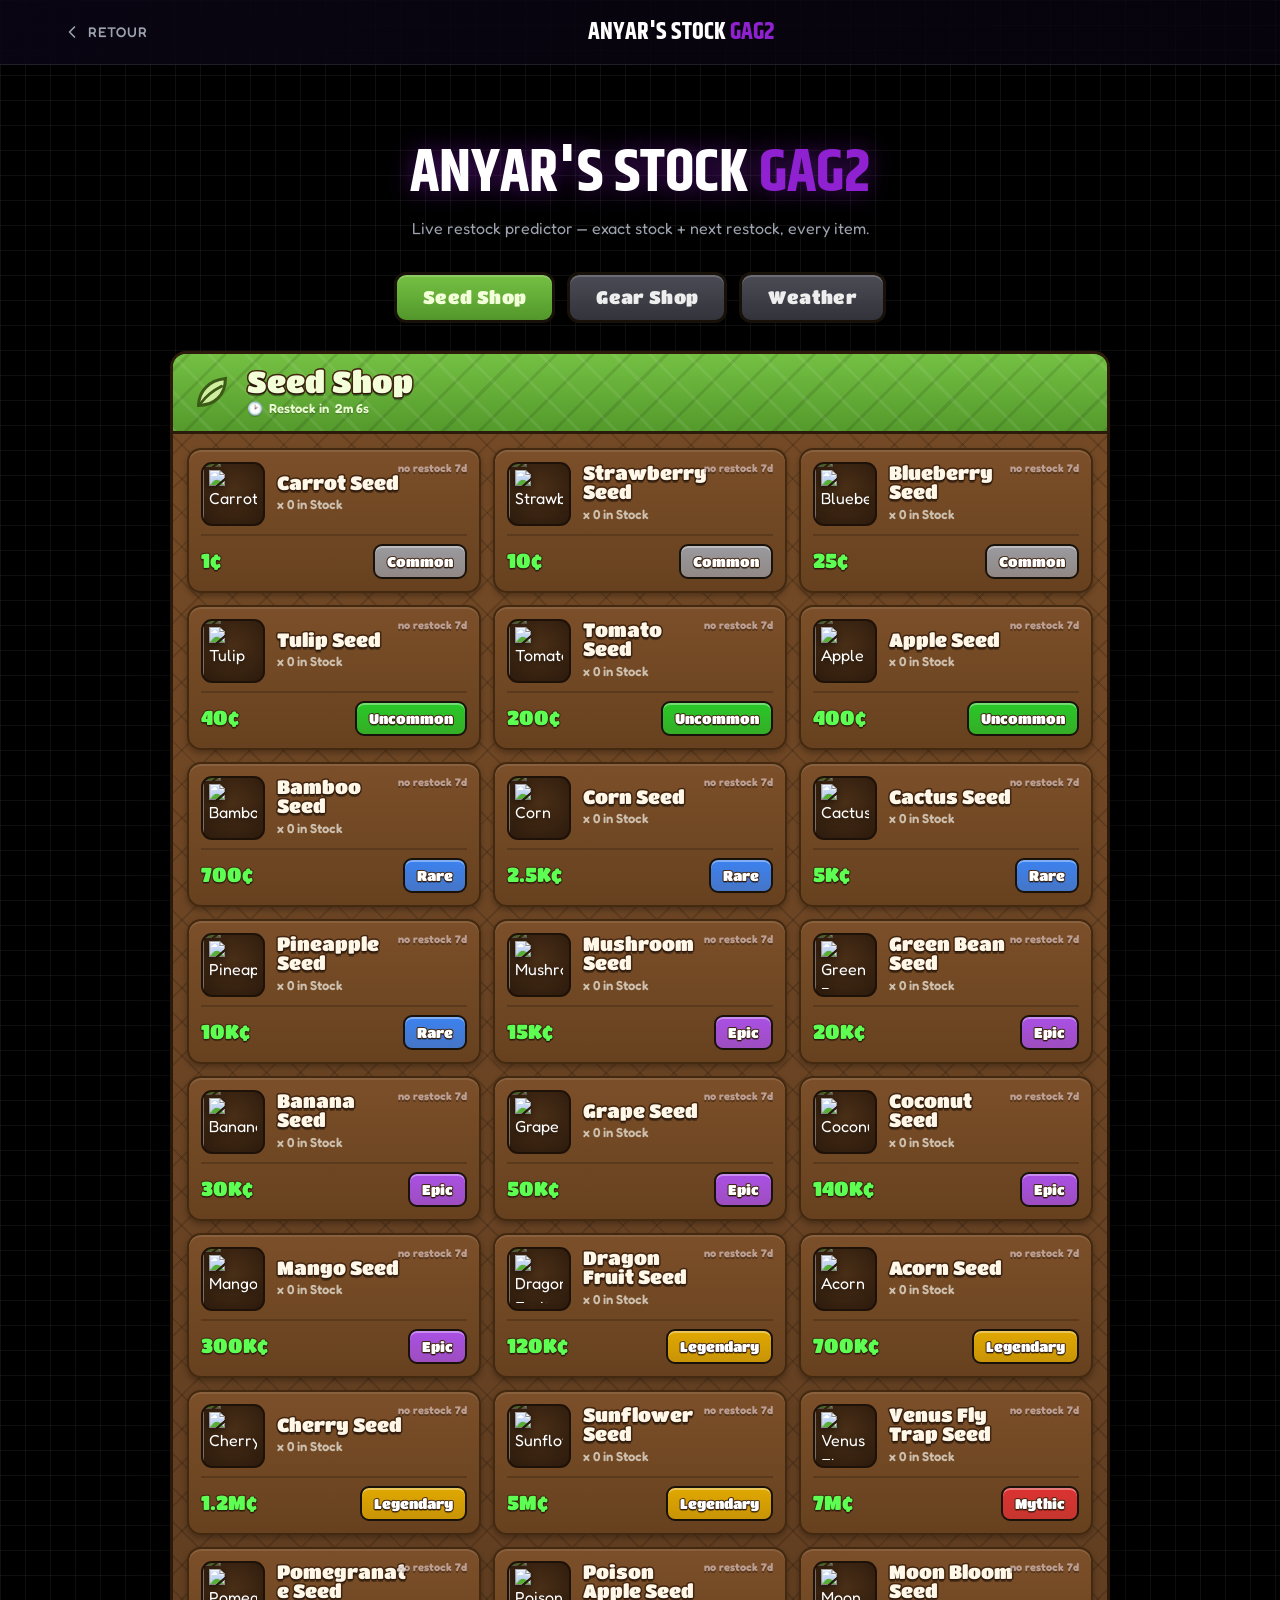
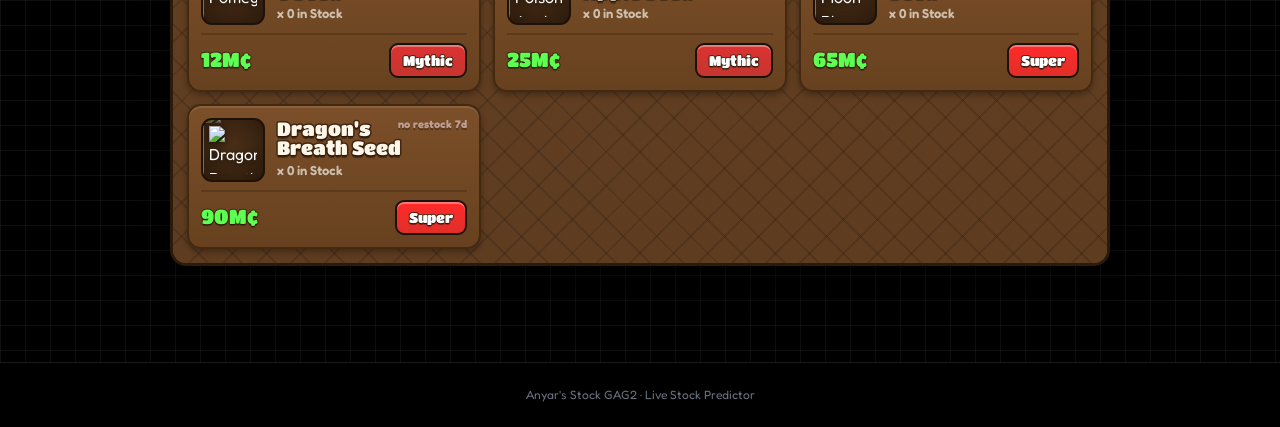
==== a.html @ 462ea43e "Add files via upload" ====
<!DOCTYPE html>
<html lang="en">
    <head>
        <meta charset="UTF-8">
        <meta name="viewport" content="width=device-width, initial-scale=1.0">
        <title>Anyar's Stock GAG2</title>
        <meta name="description" content="Live restock predictor — exact stock + next restock, every item.">
        <meta name="theme-color" content="#8f21d1">
        <link rel="icon" href="https://luminon.top/A7.png" type="image/png"/>
        <meta property="og:title" content="Anyar's Stock GAG2">
        <link rel="icon" href="https://luminon.top/A7.png" type="image/png"/>
        <meta property="og:title" content="Grow a Garden Stock Predictor — Lumin Hub">
        <meta property="og:image" content="https://luminon.top/A7.png">
        <link rel="preconnect" href="https://tr.rbxcdn.com" crossorigin>
        <link rel="stylesheet" href="a.css">
        <link rel="preconnect" href="https://fonts.googleapis.com">
        <link rel="preconnect" href="https://fonts.gstatic.com" crossorigin>
        <link href="https://fonts.googleapis.com/css2?family=Titan+One&family=Fredoka:wght@500;600;700&family=Khand:wght@600;700&display=swap" rel="stylesheet">
        <style>
            * {
                margin: 0;
                padding: 0;
                box-sizing: border-box;
            }

            body {
                background: #000;
                color: #fff;
                font-family: 'Fredoka', sans-serif;
                min-height: 100vh;
                overflow-x: hidden;
            }

            ::-webkit-scrollbar {
                width: 10px;
            }

            ::-webkit-scrollbar-track {
                background: #0a0a0a;
            }

            ::-webkit-scrollbar-thumb {
                background: linear-gradient(180deg, #8f21d1, #6b17a0);
                border-radius: 5px;
                border: 2px solid #0a0a0a;
            }

            a {
                text-decoration: none;
                color: inherit;
                transition: all .3s ease;
            }

            .khand {
                font-family: 'Khand', sans-serif;
            }

            .grid-bg {
                background-image: linear-gradient(rgba(255,255,255,0.10) 1px, transparent 1px), linear-gradient(90deg, rgba(255,255,255,0.10) 1px, transparent 1px);
                background-size: 25px 25px;
            }

            @keyframes fadeInUp {
                from {
                    opacity: 0;
                    transform: translateY(16px);
                }

                to {
                    opacity: 1;
                    transform: none;
                }
            }

            .fu {
                animation: fadeInUp .5s cubic-bezier(.16,1,.3,1) forwards;
            }

            .titan {
                font-family: 'Titan One', cursive;
                font-weight: 400;
            }

            .out {
                -webkit-text-stroke: 3px #432611;
                paint-order: stroke fill;
                text-shadow: 0 3px 0 rgba(0,0,0,.35);
            }

            .out-sm {
                -webkit-text-stroke: 2px #432611;
                paint-order: stroke fill;
                text-shadow: 0 2px 0 rgba(0,0,0,.3);
            }

            .shop {
                border-radius: 16px;
                overflow: hidden;
                box-shadow: 0 20px 60px rgba(0,0,0,.6);
                border: 3px solid #2c1a0a;
                max-width: 940px;
                margin: 0 auto;
            }

            .shop-head {
                display: flex;
                align-items: center;
                justify-content: space-between;
                gap: 10px;
                padding: 12px 16px;
                background: #5fae33;
                background-image: repeating-linear-gradient(45deg, rgba(255,255,255,.07) 0 3px, transparent 3px 26px), repeating-linear-gradient(-45deg, rgba(0,0,0,.10) 0 3px, transparent 3px 26px), linear-gradient(180deg,#74c043,#549a2c);
                border-bottom: 3px solid #2c1a0a;
            }

            .shop-head.gears {
                background: #3a8fd6;
                background-image: repeating-linear-gradient(45deg, rgba(255,255,255,.08) 0 3px, transparent 3px 26px), repeating-linear-gradient(-45deg, rgba(0,0,0,.10) 0 3px, transparent 3px 26px), linear-gradient(180deg,#56adee,#2f7cc4);
            }

            .shop-head.weather {
                background: #3b2c6e;
                background-image: repeating-linear-gradient(45deg, rgba(255,255,255,.06) 0 3px, transparent 3px 26px), repeating-linear-gradient(-45deg, rgba(0,0,0,.14) 0 3px, transparent 3px 26px), linear-gradient(180deg,#4b3a8c,#2a1f52);
            }

            .row.wcur {
                background: linear-gradient(180deg,#8a5c30,#704824);
                box-shadow: inset 0 2px 0 rgba(255,255,255,.16), 0 0 0 2px rgba(93,255,82,.5), 0 3px 6px rgba(0,0,0,.3);
            }

            .head-left {
                display: flex;
                align-items: center;
                gap: 12px;
            }

            .head-title {
                color: #f3ffd9;
                font-size: 30px;
                line-height: 1;
            }

            .head-sub {
                color: #eafbd2;
                font-family: 'Fredoka';
                font-weight: 600;
                font-size: 13px;
                display: flex;
                align-items: center;
                gap: 6px;
                margin-top: 3px;
                text-shadow: 0 1px 0 rgba(0,0,0,.3);
            }

            .shop-body {
                padding: 14px;
                background: #6a4423;
                background-image: repeating-linear-gradient(45deg, rgba(0,0,0,.13) 0 2px, transparent 2px 24px), repeating-linear-gradient(-45deg, rgba(0,0,0,.13) 0 2px, transparent 2px 24px), linear-gradient(180deg,#744a26,#5e3c20);
                display: grid;
                grid-template-columns: repeat(3,1fr);
                gap: 12px;
            }

            @media (max-width: 900px) {
                .shop-body {
                    grid-template-columns:repeat(2,1fr);
                }
            }

            @media (max-width: 560px) {
                .shop-body {
                    grid-template-columns:1fr;
                }
            }

            .row {
                position: relative;
                display: flex;
                flex-direction: column;
                gap: 8px;
                padding: 12px;
                border-radius: 14px;
                background: linear-gradient(180deg,#7b4f29,#67411f);
                border: 2px solid #43290f;
                box-shadow: inset 0 2px 0 rgba(255,255,255,.10), 0 3px 6px rgba(0,0,0,.3);
            }

            .row .top {
                display: flex;
                align-items: center;
                gap: 12px;
            }

            .iconbox {
                flex: 0 0 auto;
                width: 64px;
                height: 64px;
                border-radius: 11px;
                background: radial-gradient(circle at 50% 42%, #4a2f17, #2c1a0c);
                border: 2px solid #1e1108;
                position: relative;
                overflow: hidden;
                display: flex;
                align-items: center;
                justify-content: center;
            }

            .iconbox .sun {
                position: absolute;
                width: 150%;
                height: 150%;
                opacity: .5;
                animation: spin 20s linear infinite;
            }

            @keyframes spin {
                to {
                    transform: rotate(360deg);
                }
            }

            .iconbox .ico {
                position: relative;
                width: 80%;
                height: 80%;
                object-fit: contain;
                filter: drop-shadow(0 2px 3px rgba(0,0,0,.55));
            }

            .mid {
                flex: 1 1 auto;
                min-width: 0;
                padding-right: 60px;
            }

            .mid .name {
                color: #fff7e8;
                font-size: 19px;
                line-height: 1.02;
                word-break: break-word;
            }

            .mid .stock {
                color: #cdbfae;
                font-family: 'Fredoka';
                font-weight: 600;
                font-size: 13px;
                margin-top: 3px;
            }

            .bottom {
                display: flex;
                align-items: center;
                justify-content: space-between;
                gap: 8px;
                border-top: 2px solid rgba(0,0,0,.18);
                padding-top: 8px;
            }

            .price {
                color: #5dff52;
                font-family: 'Titan One',cursive;
                font-size: 20px;
                line-height: 1;
            }

            .next-badge {
                position: absolute;
                top: 10px;
                right: 12px;
                color: #5dff52;
                font-family: 'Fredoka';
                font-weight: 700;
                font-size: 13px;
                text-shadow: 0 2px 0 rgba(0,0,0,.4);
                white-space: nowrap;
            }

            .next-badge.none {
                color: #d8c0c0;
                opacity: .7;
                font-size: 11px;
            }

            .rar {
                font-family: 'Titan One',cursive;
                font-size: 14px;
                color: #fff;
                padding: 5px 12px;
                border-radius: 9px;
                border: 2px solid #19120a;
                box-shadow: inset 0 2px 0 rgba(255,255,255,.35);
                white-space: nowrap;
            }

            .tabbtn {
                font-family: 'Titan One',cursive;
                font-size: 18px;
                letter-spacing: .02em;
                padding: 9px 26px;
                border-radius: 12px;
                border: 3px solid #19120a;
                color: #eee;
                cursor: pointer;
                background: linear-gradient(180deg,#4b4b55,#34343c);
                box-shadow: inset 0 2px 0 rgba(255,255,255,.18);
            }

            .tabbtn.active {
                background: linear-gradient(180deg,#74c043,#549a2c);
                color: #f3ffd9;
            }

            @media (max-width: 560px) {
                .head-title {
                    font-size:22px
                }

                .tabrow {
                    gap: 8px;
                    padding: 0 6px;
                    width: 100%
                }

                .tabbtn {
                    flex: 1 1 0;
                    min-width: 0;
                    padding: 11px 6px;
                    font-size: 14px;
                    white-space: nowrap;
                    border-width: 2px
                }

                .shop {
                    border-width: 2px
                }

                .shop-head {
                    padding: 10px 12px
                }

                .shop-body {
                    padding: 10px;
                    gap: 10px
                }

                .row {
                    padding: 10px;
                    border-radius: 12px
                }

                .iconbox {
                    width: 52px;
                    height: 52px
                }

                .mid {
                    padding-right: 46px
                }

                .mid .name {
                    font-size: 16px
                }

                .price {
                    font-size: 18px
                }

                .next-badge {
                    font-size: 12px
                }

                .rar {
                    font-size: 12px;
                    padding: 4px 9px
                }
                /* À insérer dans la balise <style> existante */
                body {
                    background-color: #0b0616 !important;
                    color: #e2e8f0 !important;
                    position: relative;
                    min-height: 100vh;
                }

/* Cercles lumineux identiques à la page d'accueil */
                .glow-bg {
                    position: absolute;
                    width: 400px;
                    height: 400px;
                    background: rgba(143, 33, 209, 0.15);
                    filter: blur(120px);
                    border-radius: 50%;
                    z-index: 0;
                }
                .glow-1 { top: -100px; left: -100px; }
                .glow-2 { bottom: 200px; right: -100px; }

/* Ajustement pour que les cartes restent bien lisibles par-dessus le fond */
                main, header, .fu {
                    position: relative;
                    z-index: 1;
                }
            }
        </style>
    </head>
    <body>
        <header class="fixed top-0 left-0 right-0 z-50" style="background:linear-gradient(135deg,rgba(11,6,22,0.8),rgba(11,6,22,0.5));backdrop-filter:blur(40px) saturate(180%);-webkit-backdrop-filter:blur(40px) saturate(180%);border-bottom:1px solid rgba(255,255,255,0.1)">
            <div class="px-4 md:px-8 lg:px-16 py-4">
                <nav class="flex items-center justify-between">
                    <a href="index.html" class="flex items-center gap-2 text-sm font-medium text-gray-400 hover:text-brand transition-colors font-fredoka uppercase tracking-wider">
                        <svg class="w-4 h-4" fill="none" stroke="currentColor" stroke-width="2.5" viewBox="0 0 24 24"><path stroke-linecap="round" stroke-linejoin="round" d="M15.75 19.5L8.25 12l7.5-7.5"></path></svg>
                        Retour
                    </a>
            
                    <span class="text-xl md:text-2xl font-bold uppercase khand tracking-widest text-white pr-12 mx-auto">
                        Anyar's Stock <span style="color:#8f21d1">GAG2</span>
                    </span>
                </nav>
            </div>
        </header>
        <main class="min-h-screen relative overflow-hidden">
            <div class="absolute inset-0 opacity-60 grid-bg"></div>
            <div class="container mx-auto px-4 sm:px-8 md:px-16 lg:px-24 pt-28 md:pt-36 relative z-10">
                <div class="text-center fu">
                    <h1 class="text-4xl md:text-6xl font-bold uppercase khand leading-none" style="text-shadow:0 0 24px rgba(143,33,209,0.5)">
                        Anyar's Stock <span style="color:#8f21d1">GAG2</span>
                    </h1>
                    <p class="text-gray-400 mt-3 text-sm md:text-base">Live restock predictor — exact stock + next restock, every item.</p>
                </div>
                <div class="tabrow flex items-center justify-center gap-3 mt-8 fu">
                    <button class="tabbtn active" data-tab="seeds" id="tabSeeds">Seed Shop</button>
                    <button class="tabbtn" data-tab="gears" id="tabGears">Gear Shop</button>
                    <button class="tabbtn" data-tab="weather" id="tabWeather">Weather</button>
                </div>
            </div>
            <div class="container mx-auto px-3 sm:px-6 md:px-10 pb-24 relative z-10 mt-7">
                <div class="shop fu">
                    <div class="shop-head" id="shopHead">
                        <div class="head-left">
                            <svg id="leafIcon" width="46" height="46" viewBox="0 0 24 24" fill="none">
                                <path d="M5 19c0-7 5-13 14-14 0 9-6 14-14 14z" fill="#cfeea0" stroke="#3a5a16" stroke-width="1.6"/>
                                <path d="M6 18C9 14 13 11 17 9" stroke="#3a5a16" stroke-width="1.4" stroke-linecap="round"/>
                            </svg>
                            <img id="gearIcon" width="46" height="46" style="display:none;width:46px;height:46px" alt="">
                            <div>
                                <div class="titan head-title out" id="shopTitle">Seed Shop</div>
                                <div class="head-sub">
                                    &#128337;<span id="headLabel">Restock in</span>
                                    <span id="globalCountdown">--:--</span>
                                </div>
                            </div>
                        </div>
                    </div>
                    <div id="rows" class="shop-body"></div>
                </div>
                <div id="empty" class="hidden text-center text-gray-500 py-20">No data. Regenerate the predictor.</div>
                <div id="weatherNote" class="hidden text-center mt-5 max-w-xl mx-auto">
                    <span class="inline-block px-4 py-1.5 rounded-full text-xs font-bold uppercase tracking-wide" style="background:rgba(40,200,40,0.14);border:1px solid rgba(40,200,40,0.55);color:#7CFF7C">Updated To Newest Server Version</span>
                    <p class="text-xs text-gray-500 mt-3 leading-relaxed px-3">Predicted default schedule. Live servers can force events (Goldmoon, Rainbow Moon, Rainbow) outside this &mdash;those are server-driven and can &#39;t be forecast here.</p>
                </div>
            </div>
            <div class="glow-bg glow-1"></div>
            <div class="glow-bg glow-2"></div>
        </main>
        <footer class="border-t border-white/10 py-6 text-center text-xs text-gray-500">
            <p>Anyar's Stock GAG2 &middot; Live Stock Predictor</p>
        </footer>
        <script>
            let DATA = {
                "count": 2016,
                "seeds": [{
                    "price": 1,
                    "q": [3, 3, 3, 3, 3, 3, 3, 4, 4, 4, 3, 4, 4, 3, 4, 4, 3, 4, 3, 3, 3, 4, 4, 4, 4, 4, 4, 3, 4, 4, 4, 4, 4, 4, 3, 4, 4, 4, 3, 4, 3, 4, 3, 4, 4, 4, 4, 3, 4, 4, 4, 4, 4, 4, 4, 4, 4, 3, 3, 4, 4, 4, 4, 4, 4, 4, 3, 4, 4, 3, 3, 4, 4, 3, 4, 3, 3, 4, 3, 3, 3, 4, 3, 3, 4, 4, 4, 3, 4, 3, 4, 4, 4, 4, 3, 3, 3, 4, 3, 3, 3, 4, 4, 4, 3, 3, 3, 4, 4, 4, 3, 3, 4, 3, 3, 3, 3, 4, 4, 4, 3, 3, 4, 4, 4, 4, 3, 4, 3, 3, 4, 3, 3, 3, 4, 4, 4, 3, 4, 3, 4, 4, 4, 4, 4, 3, 3, 3, 4, 4, 3, 3, 3, 3, 3, 4, 3, 3, 3, 4, 4, 3, 3, 3, 4, 4, 4, 3, 4, 4, 4, 4, 4, 3, 3, 3, 3, 3, 4, 3, 4, 4, 4, 4, 3, 4, 4, 4, 4, 3, 3, 3, 3, 3, 4, 3, 3, 3, 4, 3, 3, 4, 4, 3, 4, 4, 4, 3, 4, 4, 4, 3, 4, 3, 3, 4, 4, 4, 4, 4, 4, 4, 4, 3, 3, 4, 4, 3, 3, 4, 3, 3, 3, 3, 3, 3, 3, 3, 4, 3, 4, 4, 4, 3, 3, 3, 3, 4, 3, 3, 4, 4, 3, 4, 4, 3, 4, 4, 4, 3, 3, 3, 3, 3, 4, 4, 4, 4, 4, 3, 3, 4, 3, 3, 4, 4, 4, 4, 3, 3, 3, 4, 4, 3, 4, 3, 4, 3, 3, 3, 3, 4, 4, 4, 3, 4, 4, 3, 4, 4, 4, 3, 3, 3, 4, 3, 4, 4, 3, 3, 4, 3, 3, 3, 3, 4, 4, 4, 4, 3, 3, 4, 3, 4, 3, 3, 3, 4, 4, 4, 3, 4, 4, 4, 3, 4, 3, 3, 3, 4, 3, 4, 3, 4, 3, 4, 4, 3, 3, 3, 3, 4, 3, 3, 4, 3, 4, 3, 4, 3, 4, 3, 4, 3, 3, 4, 3, 4, 3, 4, 4, 4, 4, 3, 3, 3, 3, 3, 4, 3, 3, 4, 3, 4, 3, 4, 4, 3, 3, 4, 4, 4, 4, 4, 4, 4, 3, 4, 4, 4, 3, 3, 4, 4, 4, 3, 4, 4, 3, 4, 4, 3, 3, 4, 4, 4, 3, 4, 3, 3, 3, 4, 3, 4, 4, 4, 4, 3, 4, 3, 3, 3, 4, 3, 4, 3, 3, 4, 4, 3, 3, 3, 3, 3, 3, 3, 3, 4, 3, 4, 3, 3, 4, 4, 3, 4, 3, 4, 4, 3, 3, 3, 4, 3, 4, 3, 3, 3, 3, 3, 3, 3, 3, 3, 4, 3, 3, 3, 3, 4, 4, 3, 4, 3, 3, 4, 3, 3, 3, 4, 3, 4, 4, 4, 3, 4, 4, 3, 4, 3, 4, 4, 4, 3, 4, 3, 4, 4, 4, 3, 4, 4, 3, 4, 4, 3, 3, 4, 4, 4, 4, 3, 4, 3, 4, 4, 3, 3, 4, 3, 3, 3, 3, 3, 3, 4, 3, 3, 3, 3, 3, 3, 4, 4, 3, 4, 3, 4, 3, 4, 4, 3, 4, 4, 4, 3, 3, 3, 3, 3, 3, 4, 4, 3, 4, 4, 3, 4, 3, 3, 3, 4, 4, 4, 3, 3, 4, 3, 4, 4, 4, 3, 4, 3, 4, 3, 4, 4, 4, 3, 3, 4, 3, 3, 3, 3, 4, 3, 3, 3, 4, 4, 3, 3, 3, 3, 3, 4, 3, 4, 4, 4, 4, 4, 3, 3, 3, 3, 3, 3, 3, 4, 3, 3, 3, 3, 4, 3, 4, 3, 3, 4, 4, 3, 3, 3, 4, 3, 4, 3, 3, 3, 4, 4, 3, 4, 3, 4, 4, 3, 4, 3, 3, 4, 4, 4, 3, 4, 4, 4, 3, 4, 3, 3, 3, 4, 3, 4, 3, 3, 4, 4, 3, 3, 3, 3, 3, 3, 3, 4, 3, 4, 3, 3, 3, 4, 3, 3, 4, 3, 3, 3, 3, 3, 3, 4, 3, 3, 3, 3, 4, 3, 3, 4, 4, 4, 3, 4, 4, 4, 4, 3, 4, 3, 4, 3, 4, 3, 4, 4, 4, 4, 3, 3, 4, 4, 3, 3, 4, 4, 4, 4, 3, 3, 3, 4, 3, 4, 3, 4, 4, 4, 3, 4, 3, 3, 4, 3, 3, 4, 3, 4, 3, 3, 3, 3, 3, 3, 3, 4, 3, 4, 4, 3, 3, 3, 4, 4, 4, 4, 4, 3, 4, 4, 3, 4, 4, 3, 4, 4, 3, 3, 3, 4, 4, 4, 4, 4, 4, 3, 3, 4, 3, 4, 3, 4, 4, 4, 4, 3, 3, 3, 3, 3, 3, 4, 3, 4, 3, 3, 4, 4, 4, 3, 4, 3, 4, 4, 3, 4, 4, 4, 3, 3, 3, 3, 3, 4, 3, 3, 3, 3, 4, 3, 4, 3, 4, 4, 4, 3, 3, 3, 4, 4, 3, 4, 3, 3, 4, 4, 3, 3, 3, 3, 4, 3, 3, 4, 3, 3, 3, 3, 3, 4, 4, 4, 4, 4, 3, 4, 3, 3, 4, 3, 4, 4, 3, 3, 4, 4, 4, 4, 4, 3, 4, 3, 4, 3, 3, 3, 3, 3, 4, 4, 4, 4, 3, 3, 4, 4, 4, 3, 3, 3, 3, 3, 4, 3, 3, 3, 3, 3, 4, 3, 3, 3, 4, 3, 3, 4, 3, 3, 3, 4, 4, 3, 4, 3, 3, 3, 4, 3, 3, 3, 3, 4, 3, 3, 4, 3, 3, 4, 4, 3, 4, 4, 4, 4, 4, 3, 4, 3, 4, 3, 4, 4, 3, 4, 4, 4, 3, 3, 4, 3, 3, 3, 4, 4, 4, 4, 3, 3, 3, 4, 3, 3, 4, 4, 3, 3, 3, 3, 3, 3, 4, 3, 3, 3, 4, 3, 3, 3, 3, 4, 3, 3, 4, 3, 3, 3, 4, 3, 4, 3, 3, 3, 3, 4, 3, 4, 4, 4, 4, 3, 4, 3, 3, 3, 3, 4, 4, 4, 3, 4, 4, 3, 4, 3, 4, 4, 3, 4, 3, 4, 4, 3, 3, 4, 4, 3, 3, 4, 3, 4, 4, 4, 3, 3, 3, 3, 4, 4, 3, 3, 4, 3, 4, 4, 3, 3, 4, 4, 3, 4, 3, 4, 4, 4, 3, 4, 3, 3, 3, 4, 3, 4, 3, 3, 4, 3, 3, 4, 3, 3, 3, 3, 4, 3, 4, 3, 4, 3, 4, 3, 3, 4, 3, 3, 4, 4, 3, 4, 4, 3, 3, 4, 4, 4, 3, 4, 4, 4, 3, 3, 3, 4, 3, 4, 3, 3, 3, 4, 3, 3, 4, 4, 4, 3, 3, 3, 3, 4, 4, 4, 3, 3, 3, 4, 4, 3, 3, 4, 4, 4, 3, 3, 4, 3, 4, 3, 4, 4, 3, 4, 4, 3, 3, 3, 3, 3, 3, 3, 4, 4, 4, 4, 3, 4, 3, 4, 4, 4, 3, 4, 3, 3, 3, 3, 4, 4, 4, 4, 3, 4, 3, 4, 4, 4, 3, 3, 4, 3, 3, 4, 3, 4, 3, 3, 3, 3, 4, 4, 4, 3, 4, 3, 4, 4, 4, 3, 3, 3, 3, 3, 4, 4, 3, 4, 3, 4, 4, 3, 3, 4, 3, 3, 4, 3, 3, 3, 3, 4, 3, 3, 3, 3, 3, 3, 3, 4, 4, 4, 3, 3, 3, 4, 4, 3, 3, 4, 3, 3, 4, 3, 4, 3, 4, 4, 3, 4, 4, 3, 4, 4, 4, 4, 4, 3, 3, 3, 3, 4, 3, 4, 3, 4, 3, 3, 3, 4, 4, 4, 4, 4, 4, 3, 3, 3, 3, 4, 4, 4, 3, 3, 3, 3, 3, 4, 4, 3, 4, 3, 3, 3, 3, 3, 3, 4, 3, 3, 3, 4, 3, 3, 3, 3, 4, 4, 3, 4, 4, 4, 4, 3, 4, 3, 4, 4, 3, 4, 4, 3, 3, 3, 3, 4, 3, 4, 3, 3, 3, 3, 4, 4, 3, 3, 3, 3, 4, 3, 3, 3, 3, 4, 4, 3, 3, 4, 3, 3, 3, 3, 3, 4, 4, 4, 4, 3, 4, 3, 3, 4, 4, 3, 4, 3, 4, 3, 3, 4, 4, 3, 3, 4, 3, 3, 4, 3, 4, 4, 4, 3, 4, 3, 3, 4, 4, 4, 3, 3, 4, 4, 4, 4, 4, 3, 4, 4, 3, 4, 3, 4, 3, 4, 4, 4, 4, 3, 3, 4, 4, 4, 3, 4, 4, 3, 4, 3, 3, 3, 3, 3, 4, 3, 3, 4, 4, 3, 3, 4, 4, 3, 4, 3, 3, 4, 3, 4, 3, 3, 3, 4, 3, 3, 4, 4, 4, 4, 3, 4, 4, 4, 4, 3, 4, 4, 3, 3, 4, 3, 4, 4, 3, 4, 3, 3, 4, 4, 4, 4, 4, 3, 4, 4, 4, 3, 3, 3, 4, 4, 3, 4, 3, 3, 4, 3, 3, 4, 4, 3, 4, 4, 4, 3, 3, 3, 3, 3, 4, 4, 3, 4, 4, 4, 3, 3, 4, 3, 3, 3, 4, 3, 4, 4, 4, 3, 3, 4, 4, 3, 3, 4, 4, 3, 3, 4, 3, 4, 4, 3, 4, 3, 3, 4, 4, 4, 3, 4, 3, 4, 3, 4, 4, 3, 4, 3, 3, 4, 3, 4, 3, 3, 3, 4, 3, 3, 3, 3, 3, 3, 4, 3, 3, 4, 4, 3, 4, 3, 4, 3, 4, 3, 3, 4, 3, 4, 3, 4, 4, 3, 3, 3, 3, 4, 3, 3, 3, 4, 4, 4, 4, 3, 3, 3, 4, 3, 3, 3, 3, 4, 3, 3, 3, 3, 4, 3, 3, 3, 4, 3, 3, 3, 3, 3, 4, 4, 3, 3, 4, 3, 4, 3, 3, 3, 4, 3, 4, 3, 3, 4, 4, 4, 4, 4, 3, 3, 4, 3, 3, 3, 4, 4, 3, 3, 3, 4, 4, 4, 3, 4, 3, 4, 4, 3, 3, 4, 4, 3, 4, 4, 4, 3, 4, 3, 4, 3, 3, 4, 3, 4, 3, 4, 3, 4, 4, 4, 3, 4, 4, 4, 3, 3, 4, 4, 3, 4, 3, 4, 4, 3, 3, 3, 4, 4, 3, 4, 3, 3, 4, 4, 4, 4, 4, 3, 3, 3, 4, 4, 4, 3, 4, 3, 3, 4, 3, 3, 3, 4, 4, 4, 3, 4, 3, 4, 3, 4, 4, 4, 4, 4, 3, 3, 4, 3, 4, 4, 4, 4, 3, 4, 3, 4, 3, 3, 4, 3, 4, 3, 3, 4, 4, 3, 4, 3, 4, 3, 4, 4, 4, 3, 4, 4, 3, 3, 4, 4, 4, 3, 3, 3, 3, 4, 3, 4, 3, 3, 3, 3, 3, 3, 3, 4, 3, 4, 4, 3, 3, 4, 3, 4, 3, 4, 4, 4, 3, 4, 3, 3, 4, 4, 3, 4, 4, 4, 4, 4, 3, 3, 3, 3, 3, 3, 3, 4, 3, 4, 3, 4, 3, 3, 4, 4, 3, 3, 4, 3, 3, 3, 4, 3, 4, 3, 4, 4, 4, 4, 3, 3, 3, 4, 3, 3, 3, 3, 3, 4, 3, 4, 4, 3, 3, 3, 4, 4, 4, 3, 4, 4, 4, 4, 4, 4, 4, 4, 4, 3, 3, 3, 3, 3, 4, 3, 4, 4, 4, 4, 3, 4, 4, 3, 4, 3, 4, 4, 4, 3, 4, 3, 3, 4, 3, 3, 4, 3, 4, 4, 3, 3, 3, 3, 4, 4, 4, 4, 4, 3, 3, 4, 3, 3, 3, 4, 3, 3, 4, 4, 3, 4, 4, 3, 4, 3, 4, 3, 3, 4, 3, 3, 3, 3, 4, 4, 3, 3, 4, 3, 3, 3, 4, 3, 4, 3, 4, 3, 4, 4, 4, 4, 4, 3, 4, 3, 3, 3, 4, 4, 4, 3, 3, 3, 3, 3, 3, 3, 4, 4, 4, 4, 3, 3, 4, 4, 4, 3, 4, 3, 3, 3, 4, 3, 3, 4, 4, 3, 4, 4, 3, 4, 3, 4, 4, 3, 3, 4, 4, 4, 4, 4, 3, 3, 3, 3, 4, 3, 4, 3],
                    "name": "Carrot",
                    "rarity": "Common"
                }, {
                    "price": 10,
                    "q": [4, 5, 5, 5, 5, 4, 5, 4, 5, 5, 4, 5, 5, 5, 5, 4, 5, 4, 5, 5, 4, 4, 4, 5, 4, 4, 5, 5, 4, 4, 5, 5, 5, 5, 4, 5, 5, 4, 4, 5, 5, 5, 5, 4, 4, 5, 5, 4, 4, 4, 4, 5, 4, 4, 4, 4, 5, 4, 5, 5, 4, 4, 5, 4, 4, 5, 5, 4, 5, 5, 5, 5, 5, 4, 4, 5, 4, 4, 4, 5, 5, 4, 4, 4, 5, 4, 4, 4, 4, 4, 5, 5, 5, 4, 5, 4, 4, 4, 5, 4, 5, 4, 5, 4, 4, 5, 5, 4, 5, 4, 4, 5, 5, 5, 5, 5, 4, 5, 5, 5, 4, 4, 5, 5, 5, 4, 4, 5, 5, 5, 5, 4, 5, 5, 5, 4, 4, 5, 5, 5, 4, 5, 5, 4, 5, 5, 5, 4, 4, 5, 4, 5, 4, 4, 5, 4, 4, 4, 5, 4, 4, 5, 4, 5, 4, 4, 4, 5, 5, 5, 5, 4, 4, 4, 5, 5, 5, 5, 4, 4, 5, 4, 4, 4, 4, 4, 5, 5, 4, 4, 5, 5, 5, 5, 4, 4, 5, 5, 4, 5, 5, 5, 4, 4, 4, 5, 4, 4, 5, 5, 5, 5, 5, 4, 4, 4, 5, 4, 5, 4, 4, 5, 5, 4, 4, 4, 5, 5, 5, 5, 5, 5, 4, 5, 5, 5, 5, 4, 5, 4, 5, 5, 5, 4, 4, 5, 4, 5, 4, 4, 5, 5, 4, 5, 5, 4, 5, 4, 5, 4, 4, 4, 5, 4, 4, 5, 5, 5, 5, 4, 4, 4, 5, 5, 4, 4, 5, 5, 4, 4, 5, 5, 5, 4, 4, 5, 5, 5, 5, 5, 4, 4, 5, 4, 5, 5, 4, 4, 5, 5, 5, 4, 4, 5, 5, 4, 4, 4, 4, 5, 5, 5, 4, 4, 5, 4, 5, 5, 5, 4, 5, 5, 4, 4, 4, 4, 5, 5, 5, 4, 4, 4, 5, 5, 5, 5, 4, 4, 4, 5, 5, 4, 4, 4, 4, 4, 5, 4, 5, 5, 4, 4, 5, 5, 4, 5, 4, 4, 4, 4, 4, 4, 5, 4, 4, 4, 4, 4, 4, 4, 5, 4, 4, 5, 5, 4, 5, 4, 4, 5, 4, 5, 4, 4, 4, 4, 4, 5, 5, 4, 5, 4, 5, 5, 4, 5, 5, 5, 5, 5, 5, 5, 4, 5, 5, 4, 5, 5, 4, 5, 4, 4, 5, 4, 4, 4, 4, 5, 4, 5, 5, 5, 4, 4, 5, 4, 5, 4, 4, 5, 5, 5, 5, 5, 4, 4, 5, 4, 5, 4, 4, 5, 5, 4, 5, 5, 4, 5, 5, 4, 5, 4, 4, 4, 4, 4, 5, 4, 4, 5, 4, 5, 5, 4, 5, 4, 5, 5, 4, 4, 5, 4, 5, 5, 4, 4, 5, 4, 4, 4, 4, 5, 4, 4, 5, 4, 5, 5, 5, 4, 4, 5, 4, 4, 4, 5, 5, 5, 4, 4, 5, 5, 4, 5, 4, 4, 4, 4, 4, 5, 4, 4, 4, 5, 5, 5, 4, 5, 5, 5, 5, 4, 4, 5, 5, 5, 5, 5, 4, 5, 4, 4, 5, 4, 5, 5, 5, 5, 5, 5, 5, 4, 4, 4, 4, 5, 4, 4, 4, 5, 5, 4, 4, 5, 5, 5, 4, 5, 5, 4, 5, 4, 5, 5, 4, 4, 4, 4, 5, 5, 4, 4, 5, 5, 5, 5, 5, 4, 5, 5, 4, 5, 5, 4, 5, 5, 4, 5, 4, 4, 5, 4, 5, 4, 4, 4, 5, 5, 4, 4, 4, 5, 4, 4, 5, 4, 5, 4, 4, 4, 5, 4, 5, 4, 5, 4, 4, 5, 4, 5, 5, 5, 4, 4, 4, 5, 4, 4, 4, 4, 5, 4, 5, 5, 5, 4, 5, 4, 4, 5, 5, 4, 5, 4, 4, 5, 4, 5, 5, 5, 5, 4, 5, 4, 4, 4, 4, 5, 5, 5, 5, 5, 5, 5, 4, 5, 5, 4, 5, 4, 5, 4, 4, 5, 4, 4, 4, 4, 4, 5, 5, 4, 5, 5, 4, 5, 5, 5, 5, 4, 5, 5, 4, 4, 5, 4, 4, 5, 4, 5, 4, 4, 4, 5, 5, 4, 5, 5, 4, 4, 4, 4, 5, 4, 5, 4, 5, 4, 4, 5, 5, 4, 5, 5, 4, 4, 5, 5, 4, 4, 5, 5, 4, 4, 4, 4, 4, 5, 4, 5, 4, 4, 5, 4, 5, 4, 4, 4, 5, 5, 4, 4, 5, 5, 5, 5, 4, 5, 5, 4, 4, 5, 4, 5, 4, 5, 4, 4, 4, 5, 5, 5, 4, 5, 4, 5, 4, 4, 4, 5, 5, 4, 4, 4, 5, 5, 4, 4, 5, 5, 5, 4, 5, 5, 4, 5, 5, 5, 4, 5, 5, 5, 4, 4, 4, 5, 5, 4, 4, 5, 4, 4, 5, 4, 5, 5, 5, 5, 4, 4, 4, 5, 5, 4, 5, 5, 4, 5, 5, 4, 5, 4, 4, 4, 5, 4, 5, 5, 4, 4, 5, 5, 4, 4, 5, 4, 5, 4, 5, 5, 4, 5, 5, 4, 5, 5, 5, 4, 4, 4, 5, 5, 4, 5, 5, 5, 4, 4, 5, 4, 5, 5, 5, 4, 4, 4, 5, 4, 5, 5, 5, 4, 4, 5, 4, 5, 4, 4, 5, 4, 5, 5, 4, 4, 5, 5, 4, 4, 4, 4, 5, 5, 4, 5, 4, 4, 5, 5, 5, 4, 4, 4, 4, 5, 5, 4, 5, 4, 5, 4, 5, 4, 4, 5, 4, 4, 5, 5, 4, 5, 4, 4, 4, 5, 5, 5, 4, 4, 4, 5, 5, 4, 5, 5, 4, 4, 5, 4, 5, 5, 5, 5, 5, 5, 4, 5, 5, 5, 4, 5, 4, 5, 5, 4, 4, 5, 5, 4, 4, 4, 4, 4, 5, 5, 5, 5, 4, 5, 5, 5, 4, 4, 4, 4, 4, 4, 5, 5, 5, 4, 5, 5, 4, 4, 4, 4, 5, 4, 4, 5, 4, 4, 4, 4, 5, 4, 5, 5, 5, 5, 4, 5, 5, 5, 5, 5, 4, 5, 4, 4, 4, 4, 5, 4, 4, 4, 5, 5, 5, 4, 4, 5, 5, 5, 4, 5, 5, 4, 5, 5, 5, 5, 5, 4, 5, 5, 5, 4, 5, 4, 5, 4, 4, 5, 4, 4, 5, 4, 5, 4, 5, 5, 5, 4, 5, 4, 4, 5, 4, 4, 4, 5, 5, 4, 4, 5, 5, 4, 4, 4, 5, 4, 4, 5, 5, 5, 4, 5, 5, 5, 4, 5, 4, 5, 5, 5, 4, 4, 5, 5, 4, 5, 5, 5, 5, 5, 4, 5, 5, 4, 5, 5, 5, 5, 4, 4, 4, 5, 4, 5, 4, 4, 4, 5, 4, 4, 4, 4, 5, 5, 5, 5, 4, 5, 4, 5, 5, 4, 5, 4, 4, 5, 4, 5, 4, 4, 5, 5, 5, 5, 5, 5, 4, 5, 4, 5, 5, 4, 4, 4, 4, 5, 5, 4, 4, 4, 5, 4, 4, 4, 5, 4, 4, 4, 4, 5, 5, 5, 5, 4, 5, 4, 5, 4, 4, 4, 5, 5, 5, 4, 4, 4, 4, 4, 5, 5, 4, 4, 5, 4, 5, 5, 4, 5, 4, 5, 4, 5, 4, 4, 4, 4, 4, 4, 4, 5, 4, 4, 5, 5, 5, 5, 5, 4, 4, 4, 5, 5, 5, 5, 4, 4, 5, 5, 4, 5, 5, 5, 5, 4, 5, 4, 5, 5, 5, 4, 4, 4, 4, 4, 4, 4, 4, 5, 4, 4, 4, 4, 5, 5, 5, 5, 5, 4, 5, 5, 4, 5, 5, 5, 4, 4, 5, 5, 5, 5, 4, 4, 5, 4, 5, 4, 5, 5, 5, 5, 5, 5, 4, 5, 4, 5, 5, 5, 4, 4, 5, 5, 4, 5, 4, 5, 4, 4, 5, 4, 4, 5, 4, 5, 5, 5, 4, 5, 4, 4, 5, 4, 5, 5, 4, 4, 5, 4, 5, 5, 5, 5, 5, 5, 5, 5, 5, 4, 5, 4, 4, 4, 4, 4, 5, 4, 4, 5, 4, 5, 4, 4, 5, 4, 4, 5, 5, 4, 4, 5, 4, 4, 4, 4, 4, 4, 4, 5, 5, 4, 4, 4, 5, 5, 5, 4, 5, 5, 4, 4, 5, 4, 4, 4, 4, 4, 4, 5, 4, 5, 5, 4, 5, 5, 5, 5, 4, 4, 5, 5, 5, 4, 5, 4, 4, 5, 5, 5, 5, 4, 5, 4, 4, 5, 5, 4, 4, 4, 5, 5, 5, 5, 5, 5, 5, 5, 5, 4, 4, 5, 5, 4, 5, 4, 4, 5, 5, 5, 4, 5, 4, 5, 5, 4, 5, 4, 5, 5, 4, 4, 5, 4, 4, 4, 5, 4, 4, 5, 4, 5, 4, 4, 4, 4, 4, 5, 5, 5, 5, 5, 4, 4, 5, 4, 4, 5, 4, 4, 4, 5, 4, 4, 4, 4, 4, 5, 5, 5, 4, 4, 4, 4, 4, 4, 4, 4, 5, 5, 5, 4, 4, 4, 5, 5, 4, 4, 4, 5, 4, 5, 5, 4, 5, 5, 5, 4, 4, 4, 5, 5, 4, 5, 4, 4, 5, 5, 4, 5, 5, 4, 5, 5, 5, 5, 5, 5, 4, 4, 5, 5, 5, 4, 4, 4, 5, 5, 5, 5, 4, 5, 5, 4, 4, 5, 4, 4, 4, 4, 5, 5, 5, 4, 4, 4, 4, 5, 5, 5, 4, 4, 4, 5, 4, 5, 5, 5, 5, 4, 4, 4, 5, 5, 4, 4, 4, 4, 5, 5, 4, 4, 5, 5, 5, 5, 4, 5, 5, 5, 5, 4, 5, 5, 5, 4, 5, 5, 5, 4, 4, 4, 4, 5, 4, 4, 4, 5, 5, 5, 5, 5, 5, 5, 5, 5, 4, 4, 4, 4, 4, 4, 5, 4, 4, 5, 5, 4, 4, 4, 4, 4, 4, 4, 4, 5, 5, 5, 5, 5, 5, 4, 5, 4, 5, 5, 5, 4, 4, 5, 4, 4, 4, 5, 5, 5, 4, 4, 4, 4, 4, 4, 4, 5, 5, 5, 5, 4, 5, 4, 5, 4, 5, 4, 5, 5, 4, 5, 4, 5, 4, 5, 4, 4, 4, 5, 5, 4, 4, 4, 4, 4, 5, 4, 5, 4, 4, 5, 4, 4, 5, 5, 5, 4, 5, 4, 4, 5, 5, 5, 4, 5, 5, 4, 4, 4, 4, 4, 5, 5, 5, 5, 4, 4, 4, 4, 4, 4, 5, 5, 4, 5, 4, 4, 4, 5, 4, 4, 5, 5, 5, 4, 5, 4, 5, 4, 5, 4, 5, 4, 4, 4, 4, 4, 5, 4, 4, 5, 5, 4, 4, 5, 4, 4, 4, 4, 5, 4, 5, 5, 5, 4, 4, 4, 4, 5, 4, 5, 4, 5, 4, 4, 5, 5, 4, 5, 4, 4, 5, 5, 5, 5, 5, 4, 4, 4, 4, 4, 4, 4, 5, 4, 4, 4, 4, 5, 5, 4, 4, 4, 5, 5, 4, 5, 5, 4, 4, 4, 4, 5, 5, 5, 4, 4, 5, 5, 5, 5, 5, 5, 4, 5, 5, 4, 5, 4, 5, 4, 4, 5, 4, 4, 5, 5, 5, 5, 4, 5, 5, 5, 4, 5, 4, 5, 5, 4, 4, 5, 5, 5, 4, 5, 4, 4, 4, 4, 4, 5, 4, 4, 4, 5, 4, 4, 4, 5, 4, 5, 5, 4, 5, 5, 4, 5, 4, 4, 5, 4, 4, 4, 4, 4, 5, 4, 5, 5, 5, 4, 4, 5, 5, 4, 4, 5, 5, 5, 4, 4, 5, 5, 4, 4, 4, 4, 5, 5, 5, 5, 5, 4, 4, 4, 4, 5, 5, 4, 5, 4, 5, 5, 4, 5, 4, 4, 5, 4, 5, 4, 5, 4, 4, 5, 5, 4, 4, 5, 4, 4, 4, 4, 5, 4, 5, 4, 5, 4, 4, 4, 4, 5, 4, 4, 5, 4, 5, 5, 5, 5, 5, 4, 5, 4, 4, 5, 5, 5, 4, 4, 4, 4, 4, 5, 5, 5, 4, 5, 4, 5, 5, 5, 4, 4, 4, 5, 4, 5, 4, 4, 4, 4, 4, 5, 4, 5, 4, 5, 5, 5, 5, 4, 5, 4],
                    "name": "Strawberry",
                    "rarity": "Common"
                }, {
                    "price": 25,
                    "q": [2, 2, 1, 1, 2, 1, 2, 2, 1, 1, 1, 1, 2, 2, 2, 2, 1, 1, 2, 2, 2, 1, 2, 1, 1, 2, 1, 1, 1, 2, 1, 1, 2, 2, 1, 2, 1, 2, 1, 1, 1, 1, 1, 1, 1, 1, 2, 1, 2, 2, 2, 2, 2, 2, 1, 1, 1, 1, 2, 2, 2, 2, 1, 2, 1, 1, 2, 2, 2, 2, 2, 2, 2, 2, 2, 2, 1, 1, 1, 2, 2, 2, 2, 1, 2, 1, 2, 1, 1, 2, 2, 2, 2, 1, 2, 2, 1, 2, 1, 2, 2, 1, 1, 2, 1, 2, 2, 2, 1, 2, 1, 2, 1, 2, 2, 2, 2, 1, 1, 2, 1, 2, 1, 2, 2, 2, 2, 2, 1, 2, 1, 1, 1, 2, 2, 2, 1, 1, 1, 1, 2, 2, 1, 2, 1, 1, 1, 2, 1, 2, 2, 2, 2, 2, 1, 1, 1, 1, 1, 2, 2, 1, 1, 2, 2, 1, 1, 2, 2, 1, 2, 1, 2, 1, 2, 2, 1, 2, 1, 1, 2, 2, 1, 2, 1, 2, 2, 1, 2, 1, 1, 2, 2, 1, 1, 1, 2, 2, 2, 1, 2, 2, 1, 1, 2, 1, 1, 2, 2, 2, 1, 2, 1, 2, 1, 1, 2, 2, 1, 1, 2, 1, 2, 1, 1, 2, 1, 1, 2, 1, 2, 2, 1, 1, 2, 2, 1, 2, 2, 1, 2, 1, 1, 2, 2, 1, 2, 1, 2, 1, 2, 2, 1, 2, 2, 1, 1, 1, 1, 2, 1, 2, 2, 2, 2, 2, 2, 2, 2, 2, 2, 1, 1, 2, 2, 1, 1, 2, 2, 2, 2, 2, 2, 2, 2, 2, 2, 2, 2, 2, 2, 1, 2, 2, 1, 1, 1, 1, 1, 2, 1, 2, 1, 2, 1, 2, 2, 1, 1, 1, 1, 1, 2, 2, 1, 2, 1, 1, 1, 1, 2, 2, 2, 1, 2, 1, 2, 2, 1, 1, 2, 2, 2, 1, 2, 1, 2, 2, 2, 1, 2, 1, 1, 2, 1, 1, 1, 1, 2, 1, 1, 2, 2, 1, 2, 2, 1, 2, 2, 2, 1, 2, 2, 2, 1, 1, 1, 2, 1, 2, 1, 1, 1, 2, 1, 1, 2, 1, 1, 2, 1, 1, 2, 2, 1, 1, 1, 2, 2, 2, 1, 1, 1, 1, 2, 1, 2, 2, 1, 2, 1, 2, 2, 2, 1, 1, 1, 2, 1, 1, 2, 1, 1, 2, 1, 1, 1, 2, 1, 1, 1, 2, 2, 1, 2, 1, 2, 2, 2, 2, 2, 2, 2, 2, 2, 2, 2, 1, 2, 2, 2, 2, 1, 1, 2, 2, 1, 1, 2, 2, 2, 2, 1, 2, 1, 2, 1, 1, 2, 1, 1, 2, 1, 2, 1, 1, 2, 1, 1, 2, 1, 2, 1, 1, 1, 2, 2, 1, 2, 2, 1, 2, 1, 1, 2, 2, 1, 1, 1, 2, 1, 2, 1, 1, 2, 1, 1, 2, 2, 2, 2, 2, 2, 2, 1, 1, 1, 2, 2, 2, 1, 1, 1, 1, 2, 2, 1, 2, 2, 2, 1, 2, 1, 2, 1, 2, 2, 2, 2, 1, 2, 2, 2, 1, 1, 1, 2, 2, 1, 2, 1, 1, 2, 2, 1, 2, 2, 1, 2, 2, 2, 2, 1, 1, 1, 2, 1, 1, 2, 1, 2, 1, 1, 1, 2, 2, 1, 1, 1, 1, 2, 2, 1, 1, 1, 2, 2, 2, 1, 1, 2, 2, 2, 1, 2, 1, 2, 1, 1, 2, 1, 2, 2, 2, 2, 2, 1, 2, 1, 1, 2, 2, 1, 2, 1, 2, 2, 2, 2, 2, 1, 1, 1, 1, 2, 1, 2, 1, 2, 2, 1, 2, 2, 1, 1, 1, 2, 2, 2, 1, 2, 1, 1, 1, 1, 2, 2, 2, 1, 2, 2, 2, 2, 1, 1, 1, 2, 1, 2, 2, 2, 2, 1, 1, 1, 2, 1, 2, 2, 1, 2, 2, 2, 2, 2, 2, 2, 2, 2, 2, 2, 2, 2, 2, 2, 2, 2, 2, 2, 2, 2, 2, 2, 2, 1, 1, 1, 1, 1, 2, 1, 2, 2, 1, 1, 2, 1, 2, 1, 1, 1, 1, 2, 1, 2, 2, 1, 1, 2, 2, 1, 1, 2, 1, 2, 2, 1, 1, 2, 1, 1, 1, 2, 2, 2, 1, 1, 2, 1, 2, 2, 2, 1, 2, 2, 2, 2, 1, 2, 2, 1, 1, 1, 2, 1, 2, 1, 1, 2, 1, 2, 1, 2, 1, 2, 2, 2, 1, 2, 1, 1, 2, 2, 2, 2, 2, 1, 2, 2, 1, 1, 2, 1, 1, 1, 1, 1, 2, 2, 2, 1, 1, 2, 1, 1, 2, 2, 1, 2, 2, 1, 2, 2, 1, 1, 2, 1, 2, 2, 2, 2, 1, 2, 2, 2, 2, 1, 1, 1, 1, 2, 2, 1, 2, 2, 2, 1, 2, 1, 2, 2, 1, 2, 2, 1, 1, 1, 2, 1, 2, 1, 2, 2, 2, 1, 1, 2, 2, 1, 2, 2, 2, 2, 1, 2, 2, 1, 1, 1, 2, 2, 1, 2, 1, 2, 2, 1, 2, 1, 2, 1, 1, 2, 2, 2, 2, 2, 2, 1, 2, 2, 1, 2, 2, 2, 2, 1, 2, 1, 1, 2, 2, 1, 1, 1, 1, 2, 2, 2, 2, 2, 1, 2, 1, 2, 1, 2, 2, 2, 2, 1, 1, 2, 2, 1, 1, 2, 2, 2, 2, 2, 2, 1, 1, 1, 2, 2, 1, 1, 2, 1, 2, 1, 2, 1, 2, 1, 2, 1, 1, 1, 2, 2, 1, 2, 1, 1, 2, 1, 1, 2, 2, 1, 1, 1, 2, 1, 1, 1, 1, 2, 2, 2, 2, 2, 1, 1, 2, 2, 2, 1, 2, 1, 2, 1, 2, 1, 1, 2, 1, 2, 1, 2, 2, 1, 2, 2, 2, 1, 1, 1, 2, 1, 2, 2, 2, 1, 2, 1, 1, 2, 1, 2, 1, 2, 1, 2, 2, 1, 2, 1, 2, 2, 2, 1, 2, 2, 1, 1, 2, 1, 1, 1, 2, 1, 2, 2, 2, 2, 2, 2, 1, 1, 1, 1, 1, 2, 2, 2, 2, 2, 2, 1, 2, 1, 1, 2, 1, 1, 2, 2, 2, 2, 1, 2, 1, 1, 1, 1, 2, 1, 1, 2, 2, 1, 2, 2, 2, 1, 2, 1, 1, 1, 2, 2, 2, 1, 1, 2, 2, 2, 2, 1, 1, 2, 2, 2, 2, 2, 2, 1, 2, 1, 1, 1, 2, 2, 2, 1, 1, 2, 2, 1, 2, 2, 2, 1, 2, 2, 1, 2, 2, 2, 2, 1, 1, 1, 1, 1, 1, 1, 2, 2, 1, 1, 2, 1, 2, 1, 2, 2, 2, 1, 2, 2, 1, 1, 1, 2, 1, 1, 2, 2, 2, 1, 1, 1, 2, 2, 1, 2, 2, 2, 1, 1, 1, 2, 1, 1, 1, 2, 2, 1, 2, 2, 2, 1, 2, 1, 2, 2, 2, 2, 2, 1, 2, 1, 1, 1, 2, 2, 1, 1, 2, 2, 1, 2, 1, 2, 2, 2, 2, 2, 2, 1, 1, 1, 1, 2, 1, 2, 2, 2, 2, 2, 2, 1, 1, 1, 2, 2, 1, 1, 2, 1, 2, 1, 1, 2, 2, 2, 2, 1, 1, 2, 2, 2, 1, 2, 1, 2, 1, 2, 2, 1, 2, 2, 2, 2, 2, 1, 1, 2, 1, 2, 1, 2, 2, 2, 2, 2, 2, 1, 2, 1, 1, 1, 1, 2, 1, 1, 1, 2, 2, 1, 1, 1, 1, 2, 1, 2, 1, 1, 1, 1, 2, 2, 1, 1, 2, 1, 1, 1, 1, 2, 1, 1, 2, 2, 2, 1, 1, 2, 1, 2, 2, 2, 1, 2, 2, 2, 2, 2, 1, 2, 2, 2, 1, 2, 1, 1, 1, 1, 2, 1, 2, 1, 1, 1, 1, 2, 2, 1, 1, 2, 2, 2, 2, 2, 1, 2, 2, 2, 2, 1, 2, 1, 1, 2, 2, 1, 1, 2, 2, 2, 2, 2, 2, 1, 1, 1, 2, 1, 2, 2, 2, 1, 2, 1, 2, 1, 2, 2, 2, 2, 2, 2, 1, 1, 1, 1, 1, 1, 1, 1, 1, 2, 1, 2, 1, 2, 2, 2, 1, 1, 1, 2, 1, 2, 2, 2, 1, 1, 2, 1, 2, 2, 1, 1, 2, 1, 2, 1, 1, 2, 2, 1, 2, 2, 2, 2, 1, 1, 2, 2, 1, 1, 1, 1, 2, 1, 1, 1, 2, 1, 2, 2, 2, 1, 2, 2, 1, 1, 2, 2, 1, 2, 2, 2, 2, 2, 1, 2, 1, 2, 1, 2, 1, 2, 2, 2, 2, 1, 1, 1, 1, 2, 2, 1, 1, 1, 2, 1, 2, 2, 2, 1, 2, 2, 1, 1, 1, 2, 2, 2, 2, 2, 2, 2, 1, 1, 2, 1, 1, 1, 2, 1, 2, 2, 2, 1, 1, 2, 1, 2, 2, 1, 1, 2, 1, 2, 2, 1, 1, 1, 2, 2, 2, 1, 2, 2, 2, 1, 2, 2, 1, 2, 2, 1, 1, 2, 2, 1, 2, 1, 1, 2, 2, 1, 1, 2, 1, 1, 1, 2, 1, 2, 2, 2, 2, 2, 2, 1, 2, 2, 2, 2, 2, 1, 1, 2, 2, 2, 2, 1, 2, 1, 1, 2, 1, 2, 2, 1, 1, 2, 2, 2, 2, 2, 2, 1, 2, 1, 2, 1, 2, 2, 2, 1, 1, 2, 1, 1, 1, 1, 2, 1, 1, 1, 2, 1, 1, 2, 2, 1, 1, 1, 1, 2, 2, 1, 2, 2, 2, 2, 2, 2, 2, 1, 2, 1, 1, 1, 1, 2, 2, 1, 1, 1, 2, 2, 2, 2, 1, 1, 1, 2, 2, 1, 2, 1, 2, 2, 1, 1, 1, 1, 1, 2, 1, 1, 2, 1, 2, 1, 1, 2, 1, 2, 2, 1, 2, 2, 1, 2, 1, 2, 1, 2, 2, 2, 2, 2, 2, 2, 2, 2, 1, 2, 1, 2, 2, 1, 1, 1, 1, 2, 2, 2, 2, 2, 1, 2, 2, 1, 1, 2, 2, 2, 2, 1, 1, 2, 1, 2, 2, 1, 2, 1, 1, 2, 2, 2, 2, 2, 1, 2, 1, 2, 1, 2, 1, 1, 2, 2, 2, 2, 1, 1, 2, 1, 2, 1, 2, 1, 1, 2, 2, 1, 2, 2, 2, 2, 1, 1, 2, 2, 1, 1, 2, 2, 1, 1, 1, 1, 1, 1, 2, 1, 1, 2, 2, 2, 2, 1, 2, 2, 1, 1, 2, 1, 2, 1, 2, 1, 2, 1, 2, 1, 2, 2, 1, 1, 2, 2, 1, 1, 2, 1, 1, 1, 1, 2, 2, 1, 1, 1, 1, 2, 1, 2, 1, 2, 1, 2, 2, 2, 2, 1, 2, 1, 1, 1, 2, 1, 1, 1, 1, 1, 1, 2, 2, 2, 1, 2, 2, 2, 2, 1, 1, 2, 2, 2, 2, 2, 1, 1, 1, 1, 2, 1, 2, 2, 2, 2, 2, 1, 1, 2, 2, 2, 2, 1, 1, 2, 1, 2, 1, 2, 2, 2, 2, 1, 2, 1, 1, 2, 2, 2, 1, 2, 2, 2, 1, 2, 2, 1, 2, 1, 2, 2, 1, 2, 1, 1, 2, 1, 2, 2, 2, 1, 1, 1, 1, 2, 2, 2, 2, 1, 1, 2, 1, 2, 2, 2, 2, 1, 1, 1, 1, 2, 2, 2, 2, 2, 1, 2, 2, 1, 2, 1, 1, 2, 2, 2, 2, 1, 1, 1, 1, 2, 2, 1, 2, 2, 1, 2, 1, 2, 1, 2, 2, 2, 1, 1, 1, 2, 1, 1, 2, 2, 2, 1, 2, 2, 1, 2, 1, 2, 1, 2, 1, 1, 2, 2, 2, 2, 1, 2, 2, 2, 2, 1, 2, 2, 1, 1, 1, 2, 1, 1, 1, 2, 1, 1, 1, 2, 1, 2, 2, 2, 1, 1, 2, 2, 1, 1, 1, 2, 1, 1, 2, 2, 2, 1, 2, 2, 2, 2, 1, 2, 2, 1, 2, 1, 1, 1, 1, 1, 2, 1, 2, 2, 1, 1, 1, 1, 1, 2, 2, 2, 2, 1, 2, 2, 2],
                    "name": "Blueberry",
                    "rarity": "Common"
                }, {
                    "price": 40,
                    "q": [4, 4, 4, 3, 4, 4, 4, 3, 3, 4, 3, 4, 3, 4, 3, 3, 4, 3, 4, 3, 4, 4, 3, 3, 3, 4, 3, 3, 3, 3, 4, 4, 4, 4, 3, 3, 3, 3, 4, 4, 3, 3, 4, 4, 4, 3, 4, 4, 4, 3, 3, 3, 3, 3, 4, 4, 4, 3, 3, 4, 4, 4, 4, 3, 4, 4, 3, 4, 3, 3, 4, 3, 3, 3, 3, 4, 3, 3, 4, 3, 4, 3, 4, 3, 3, 4, 3, 4, 4, 3, 3, 3, 3, 3, 4, 3, 3, 4, 3, 3, 4, 4, 3, 4, 3, 3, 4, 3, 3, 4, 3, 3, 3, 3, 4, 3, 3, 4, 4, 3, 3, 4, 4, 4, 3, 3, 4, 3, 4, 4, 3, 3, 3, 3, 3, 3, 3, 4, 3, 4, 4, 4, 3, 4, 3, 3, 4, 3, 4, 4, 3, 3, 3, 3, 4, 3, 3, 4, 4, 3, 3, 4, 4, 4, 4, 4, 4, 3, 4, 4, 3, 4, 3, 4, 4, 3, 3, 4, 3, 4, 3, 3, 3, 3, 4, 3, 4, 3, 4, 3, 4, 4, 3, 3, 3, 3, 3, 3, 3, 4, 3, 3, 4, 3, 3, 4, 3, 4, 3, 3, 3, 4, 3, 4, 3, 3, 4, 3, 3, 4, 4, 4, 3, 4, 4, 4, 4, 4, 3, 3, 3, 3, 3, 4, 4, 3, 4, 3, 4, 4, 4, 3, 4, 3, 4, 3, 3, 3, 3, 3, 3, 4, 3, 4, 4, 3, 4, 3, 3, 4, 3, 4, 3, 4, 4, 3, 4, 4, 4, 4, 3, 4, 3, 4, 3, 4, 3, 4, 3, 4, 3, 4, 3, 4, 3, 3, 4, 3, 3, 3, 3, 3, 4, 3, 4, 3, 3, 4, 4, 4, 3, 3, 4, 3, 4, 4, 3, 3, 4, 4, 3, 4, 4, 4, 4, 4, 4, 4, 4, 4, 4, 4, 4, 3, 4, 4, 4, 4, 3, 4, 3, 3, 3, 4, 4, 4, 3, 3, 3, 4, 4, 4, 3, 3, 3, 3, 4, 3, 3, 3, 3, 4, 4, 3, 3, 4, 4, 4, 3, 4, 3, 3, 3, 3, 3, 3, 4, 4, 3, 4, 3, 3, 4, 3, 3, 3, 3, 4, 3, 3, 4, 4, 3, 3, 3, 4, 4, 3, 4, 4, 3, 3, 4, 4, 3, 4, 4, 4, 4, 4, 3, 3, 3, 3, 4, 3, 4, 3, 4, 4, 3, 3, 4, 4, 4, 4, 4, 3, 4, 3, 4, 3, 4, 3, 3, 3, 4, 4, 3, 3, 4, 3, 3, 3, 4, 4, 4, 3, 4, 3, 3, 4, 3, 4, 4, 4, 4, 3, 3, 3, 3, 3, 4, 4, 3, 4, 3, 4, 3, 3, 3, 3, 3, 4, 3, 3, 4, 4, 4, 4, 3, 3, 4, 4, 4, 3, 4, 4, 4, 4, 4, 4, 4, 4, 4, 4, 3, 4, 4, 4, 4, 4, 4, 3, 3, 4, 4, 4, 4, 3, 3, 3, 4, 3, 3, 3, 3, 3, 4, 4, 4, 4, 4, 3, 3, 3, 3, 3, 3, 3, 4, 4, 3, 3, 3, 4, 3, 3, 4, 3, 3, 3, 4, 3, 4, 3, 3, 4, 3, 3, 3, 3, 3, 4, 3, 3, 4, 4, 3, 4, 4, 4, 4, 4, 3, 3, 4, 3, 3, 3, 3, 4, 3, 4, 3, 3, 4, 4, 4, 4, 3, 3, 3, 3, 3, 4, 3, 4, 4, 4, 4, 3, 4, 4, 4, 4, 3, 3, 4, 4, 4, 4, 3, 4, 4, 3, 3, 3, 3, 4, 4, 4, 4, 4, 3, 3, 3, 3, 3, 4, 4, 4, 4, 3, 3, 3, 4, 4, 4, 4, 4, 4, 3, 3, 4, 3, 3, 4, 3, 3, 4, 4, 3, 4, 4, 4, 3, 4, 4, 3, 4, 4, 4, 3, 3, 4, 3, 4, 3, 3, 4, 3, 3, 4, 4, 3, 4, 4, 4, 3, 4, 4, 4, 4, 3, 4, 3, 3, 3, 4, 3, 3, 3, 3, 4, 3, 3, 3, 3, 4, 3, 4, 4, 3, 3, 3, 3, 3, 4, 3, 3, 3, 3, 3, 3, 3, 3, 3, 3, 4, 3, 4, 4, 3, 4, 4, 3, 3, 4, 4, 4, 3, 4, 3, 4, 3, 4, 3, 3, 4, 4, 4, 4, 4, 3, 3, 3, 3, 3, 3, 3, 4, 3, 3, 4, 3, 3, 3, 3, 3, 3, 3, 3, 4, 4, 4, 4, 4, 4, 4, 3, 4, 4, 4, 4, 3, 3, 3, 3, 3, 3, 3, 3, 3, 3, 4, 4, 3, 4, 4, 4, 4, 4, 4, 4, 3, 3, 3, 4, 4, 3, 3, 3, 3, 3, 3, 4, 3, 3, 4, 3, 4, 3, 4, 3, 4, 4, 3, 3, 3, 3, 4, 4, 4, 3, 3, 3, 3, 3, 3, 3, 3, 4, 3, 3, 4, 3, 3, 4, 3, 3, 4, 3, 4, 4, 4, 4, 4, 4, 3, 3, 4, 3, 4, 4, 4, 3, 3, 3, 4, 4, 3, 3, 4, 3, 3, 3, 3, 3, 4, 4, 3, 4, 3, 3, 4, 4, 4, 3, 3, 4, 3, 3, 3, 4, 3, 4, 4, 3, 3, 4, 3, 3, 4, 3, 4, 3, 4, 3, 4, 3, 4, 3, 4, 3, 4, 4, 4, 4, 3, 4, 4, 4, 4, 3, 4, 4, 4, 3, 3, 4, 3, 4, 4, 3, 4, 3, 4, 3, 4, 3, 4, 3, 4, 4, 4, 4, 3, 3, 4, 4, 4, 4, 3, 3, 4, 4, 3, 4, 4, 3, 4, 3, 4, 3, 4, 3, 4, 4, 3, 3, 4, 4, 4, 3, 4, 3, 3, 3, 3, 4, 4, 4, 4, 4, 4, 3, 3, 4, 3, 4, 3, 4, 3, 4, 4, 4, 3, 4, 3, 3, 3, 3, 3, 4, 4, 3, 4, 4, 3, 4, 3, 3, 3, 3, 3, 3, 4, 4, 4, 3, 4, 4, 4, 3, 3, 3, 4, 3, 4, 4, 3, 3, 3, 4, 4, 3, 4, 3, 3, 4, 4, 3, 4, 4, 4, 4, 3, 4, 3, 4, 4, 4, 3, 3, 4, 4, 3, 4, 3, 4, 4, 3, 3, 3, 3, 3, 3, 4, 4, 3, 3, 4, 3, 4, 3, 4, 4, 3, 3, 3, 4, 3, 3, 4, 3, 3, 3, 4, 3, 3, 4, 4, 4, 3, 3, 3, 4, 3, 4, 3, 3, 4, 3, 4, 4, 4, 3, 3, 4, 4, 3, 4, 4, 4, 3, 3, 3, 4, 3, 3, 3, 4, 4, 4, 4, 3, 4, 4, 3, 4, 4, 4, 4, 4, 3, 4, 4, 4, 3, 3, 4, 3, 3, 4, 4, 3, 3, 4, 4, 4, 4, 4, 3, 3, 4, 3, 3, 4, 4, 4, 3, 3, 4, 3, 4, 3, 3, 4, 4, 3, 3, 3, 4, 4, 3, 4, 3, 4, 3, 3, 4, 4, 3, 3, 3, 4, 4, 4, 4, 4, 3, 3, 4, 4, 4, 4, 3, 3, 3, 4, 4, 4, 4, 3, 4, 4, 3, 3, 4, 3, 3, 3, 4, 4, 3, 4, 3, 4, 4, 4, 3, 4, 3, 3, 4, 3, 3, 4, 3, 4, 3, 4, 4, 4, 3, 3, 3, 3, 3, 4, 4, 4, 4, 3, 4, 3, 3, 3, 3, 4, 3, 3, 4, 3, 4, 4, 3, 4, 3, 4, 4, 4, 4, 3, 3, 3, 4, 4, 4, 3, 3, 3, 3, 4, 3, 4, 3, 3, 4, 4, 3, 3, 3, 4, 3, 4, 4, 3, 4, 3, 3, 3, 4, 3, 3, 3, 3, 4, 4, 4, 3, 3, 3, 4, 3, 4, 4, 3, 4, 4, 4, 3, 3, 3, 3, 3, 4, 3, 3, 4, 3, 4, 4, 4, 3, 4, 3, 4, 3, 3, 4, 4, 3, 4, 4, 3, 4, 3, 3, 4, 3, 4, 3, 4, 3, 3, 3, 4, 4, 3, 3, 4, 4, 4, 3, 4, 4, 4, 4, 3, 3, 4, 3, 3, 3, 4, 3, 4, 4, 4, 3, 3, 3, 4, 4, 4, 4, 4, 4, 3, 4, 4, 4, 4, 4, 3, 4, 4, 4, 4, 4, 3, 4, 4, 4, 3, 4, 3, 4, 3, 3, 4, 3, 4, 3, 3, 3, 3, 4, 4, 4, 3, 4, 4, 3, 3, 4, 4, 3, 3, 3, 4, 3, 3, 3, 4, 3, 3, 4, 3, 4, 4, 4, 3, 3, 3, 4, 3, 3, 4, 3, 3, 4, 4, 4, 3, 4, 4, 3, 4, 4, 3, 3, 3, 4, 3, 4, 4, 3, 4, 3, 4, 4, 4, 4, 4, 4, 3, 4, 4, 3, 4, 4, 4, 3, 4, 4, 3, 4, 3, 4, 4, 3, 3, 4, 4, 3, 3, 4, 4, 4, 4, 4, 3, 3, 3, 4, 3, 3, 4, 3, 3, 3, 3, 3, 3, 4, 3, 4, 3, 4, 4, 3, 4, 4, 4, 3, 3, 3, 3, 3, 4, 4, 4, 4, 3, 4, 3, 3, 3, 3, 3, 3, 3, 4, 4, 3, 4, 4, 3, 4, 3, 3, 3, 4, 4, 4, 4, 4, 4, 3, 4, 4, 3, 4, 4, 3, 3, 4, 4, 3, 4, 3, 4, 4, 4, 4, 3, 4, 4, 3, 3, 4, 4, 4, 3, 3, 4, 3, 4, 3, 4, 4, 4, 4, 3, 4, 3, 3, 3, 4, 4, 4, 4, 4, 4, 3, 3, 4, 4, 4, 3, 4, 4, 3, 3, 3, 4, 3, 3, 4, 3, 4, 4, 4, 3, 4, 3, 3, 3, 4, 3, 3, 3, 4, 4, 4, 3, 3, 3, 3, 4, 3, 3, 4, 4, 4, 3, 4, 3, 3, 3, 4, 3, 4, 3, 3, 3, 4, 4, 3, 3, 4, 4, 4, 4, 3, 3, 3, 4, 3, 3, 3, 3, 3, 3, 3, 4, 3, 4, 3, 4, 4, 3, 4, 3, 4, 3, 4, 3, 4, 3, 3, 4, 4, 4, 4, 3, 4, 3, 3, 4, 4, 3, 3, 3, 3, 3, 3, 4, 4, 3, 3, 4, 3, 4, 4, 3, 4, 4, 3, 3, 3, 3, 3, 3, 4, 4, 3, 3, 4, 3, 4, 4, 3, 3, 4, 3, 3, 3, 4, 4, 4, 4, 4, 4, 3, 3, 3, 3, 4, 4, 4, 3, 3, 4, 4, 3, 4, 3, 4, 4, 3, 4, 3, 3, 3, 4, 4, 4, 4, 3, 3, 4, 3, 4, 3, 4, 3, 4, 4, 3, 3, 4, 4, 4, 4, 4, 4, 3, 4, 4, 4, 3, 4, 3, 3, 3, 4, 3, 3, 4, 3, 4, 4, 3, 4, 4, 3, 3, 3, 4, 4, 3, 4, 3, 3, 3, 4, 3, 3, 3, 4, 4, 4, 4, 3, 4, 3, 4, 4, 3, 3, 4, 4, 3, 4, 3, 4, 4, 4, 3, 3, 3, 4, 3, 4, 3, 4, 4, 3, 3, 4, 3, 3, 4, 3, 4, 4, 3, 3, 3, 3, 3, 3, 4, 4, 4, 4, 4, 4, 3, 4, 4, 4, 4, 4, 3, 3, 3, 3, 3, 3, 3, 3, 3, 4, 3, 3, 4, 4, 4, 3, 3, 3, 4, 3, 4, 3, 4, 3, 4, 3, 3, 4, 3, 4, 3, 3, 4, 4, 3, 4, 4, 4, 4, 3, 3, 4, 3, 4, 4, 3, 3, 4, 3, 3, 3, 3, 4, 4, 3, 3, 4, 3, 4, 4, 4, 3, 3, 4, 4, 4, 3, 3, 4, 3, 3, 3, 3, 3, 3, 4, 4, 3, 3, 3, 3, 3, 4, 4, 3, 3, 3, 3, 3, 3, 3, 3, 3, 4, 4, 3, 3, 3, 4, 4, 3, 3, 4, 3, 3, 3, 3, 3, 4, 3, 3, 3, 4, 4, 3, 4, 4, 3, 3, 3, 4, 4, 3, 3, 3, 4, 3, 4, 4, 3, 4, 3, 4, 4, 4, 4, 3, 3, 4, 3, 3, 4, 3, 3, 4, 3, 4, 4, 3, 3, 3, 3, 3, 4, 4, 3, 3, 4, 3, 3, 4, 3, 4, 3, 3, 4, 3, 4, 4, 4, 4, 4, 3, 4, 3, 3, 3, 3],
                    "name": "Tulip",
                    "rarity": "Uncommon"
                }, {
                    "price": 200,
                    "q": [3, 2, 2, 3, 2, 2, 2, 3, 0, 2, 2, 2, 3, 2, 3, 2, 2, 2, 0, 2, 2, 3, 2, 3, 3, 2, 3, 2, 2, 3, 2, 3, 0, 3, 3, 2, 3, 3, 2, 3, 2, 2, 3, 3, 3, 2, 3, 2, 3, 3, 2, 2, 3, 3, 2, 3, 2, 2, 2, 3, 3, 2, 3, 3, 3, 3, 0, 0, 3, 2, 2, 3, 3, 3, 0, 3, 0, 3, 3, 3, 2, 2, 3, 2, 2, 2, 2, 2, 3, 2, 2, 2, 3, 0, 2, 2, 2, 0, 2, 3, 3, 0, 2, 3, 3, 3, 3, 2, 2, 2, 2, 3, 2, 3, 3, 3, 3, 3, 3, 3, 2, 3, 2, 2, 3, 2, 2, 2, 2, 3, 3, 3, 3, 0, 2, 2, 3, 0, 2, 3, 3, 0, 2, 2, 2, 3, 2, 3, 3, 0, 0, 3, 3, 2, 2, 3, 0, 2, 3, 3, 3, 2, 2, 0, 3, 3, 2, 3, 2, 3, 3, 3, 3, 0, 2, 2, 2, 2, 3, 3, 3, 0, 0, 0, 2, 2, 3, 0, 2, 2, 0, 0, 3, 2, 3, 2, 2, 2, 2, 2, 2, 0, 3, 2, 2, 3, 2, 3, 3, 2, 3, 2, 2, 3, 2, 3, 3, 3, 0, 2, 3, 2, 3, 3, 3, 2, 0, 3, 3, 3, 2, 0, 2, 3, 2, 0, 2, 3, 3, 3, 3, 3, 3, 3, 2, 3, 2, 2, 2, 3, 3, 3, 3, 0, 2, 3, 2, 2, 2, 3, 3, 2, 2, 3, 0, 2, 2, 2, 2, 3, 3, 3, 3, 3, 3, 3, 2, 2, 2, 2, 3, 0, 3, 3, 2, 0, 3, 0, 2, 2, 2, 3, 2, 3, 2, 3, 2, 2, 3, 3, 2, 2, 2, 3, 2, 3, 2, 3, 0, 2, 3, 2, 3, 3, 3, 3, 2, 2, 3, 3, 2, 3, 3, 2, 2, 2, 3, 2, 2, 2, 2, 2, 3, 2, 3, 2, 2, 2, 2, 2, 3, 3, 3, 2, 2, 0, 2, 2, 2, 2, 3, 3, 3, 3, 2, 0, 3, 2, 3, 3, 2, 0, 2, 3, 2, 3, 3, 2, 3, 3, 3, 2, 3, 2, 2, 3, 3, 2, 3, 3, 2, 3, 2, 3, 3, 2, 2, 3, 2, 3, 0, 3, 0, 3, 2, 0, 3, 2, 0, 3, 2, 2, 2, 0, 3, 0, 2, 2, 2, 2, 2, 3, 2, 2, 3, 3, 2, 3, 3, 3, 3, 2, 2, 2, 2, 3, 0, 3, 2, 3, 2, 2, 3, 3, 3, 3, 3, 3, 2, 2, 2, 2, 3, 3, 3, 3, 0, 3, 2, 2, 2, 2, 2, 2, 0, 2, 3, 3, 3, 3, 2, 3, 2, 3, 3, 3, 3, 2, 3, 2, 3, 3, 3, 3, 3, 2, 3, 2, 2, 3, 2, 3, 2, 3, 2, 3, 3, 2, 2, 2, 3, 0, 2, 2, 3, 3, 2, 2, 2, 3, 3, 2, 3, 2, 3, 0, 0, 3, 0, 2, 3, 2, 3, 2, 3, 2, 2, 2, 0, 3, 3, 2, 3, 3, 3, 3, 3, 0, 3, 3, 3, 2, 3, 3, 0, 3, 0, 0, 2, 2, 3, 0, 2, 2, 2, 2, 3, 2, 2, 2, 2, 2, 3, 3, 3, 3, 3, 3, 3, 2, 3, 3, 3, 2, 2, 3, 2, 2, 3, 2, 2, 2, 3, 3, 2, 0, 3, 2, 0, 3, 2, 2, 3, 3, 2, 2, 3, 3, 2, 3, 3, 0, 3, 2, 3, 3, 3, 3, 2, 3, 3, 2, 3, 2, 2, 2, 2, 3, 3, 3, 2, 3, 2, 2, 2, 2, 2, 3, 2, 3, 3, 2, 3, 2, 0, 3, 2, 2, 3, 3, 2, 2, 2, 2, 3, 2, 2, 3, 3, 0, 2, 2, 2, 3, 3, 3, 2, 3, 2, 2, 3, 2, 2, 2, 3, 2, 3, 3, 3, 3, 0, 2, 3, 2, 2, 2, 2, 3, 0, 3, 3, 3, 2, 3, 2, 3, 2, 2, 3, 3, 3, 3, 3, 3, 3, 3, 3, 2, 3, 2, 3, 3, 3, 0, 3, 3, 2, 2, 3, 2, 2, 0, 3, 3, 3, 2, 2, 3, 2, 3, 3, 2, 3, 3, 3, 2, 2, 0, 2, 2, 3, 3, 3, 3, 2, 2, 0, 0, 0, 3, 3, 2, 2, 2, 2, 2, 2, 3, 3, 3, 2, 2, 2, 2, 2, 2, 3, 3, 2, 3, 0, 3, 3, 3, 2, 2, 0, 3, 2, 2, 2, 0, 3, 3, 2, 2, 3, 3, 2, 3, 3, 2, 2, 3, 3, 2, 3, 3, 2, 2, 3, 2, 2, 3, 2, 3, 0, 2, 2, 3, 3, 3, 2, 3, 2, 3, 3, 3, 2, 2, 3, 3, 2, 2, 3, 2, 2, 3, 2, 3, 2, 3, 3, 3, 2, 3, 3, 3, 3, 2, 0, 2, 2, 0, 2, 3, 2, 2, 3, 0, 0, 3, 2, 0, 3, 2, 3, 3, 2, 3, 2, 3, 2, 3, 3, 2, 3, 2, 0, 2, 2, 2, 0, 2, 2, 3, 2, 2, 3, 2, 3, 3, 3, 2, 2, 2, 3, 3, 3, 3, 3, 3, 3, 3, 0, 3, 3, 3, 3, 0, 3, 3, 2, 3, 2, 2, 2, 3, 2, 3, 2, 2, 2, 3, 2, 2, 3, 3, 3, 3, 2, 0, 3, 2, 0, 2, 3, 2, 3, 3, 3, 3, 3, 3, 2, 3, 2, 2, 2, 2, 2, 2, 3, 3, 2, 3, 2, 2, 2, 3, 2, 3, 2, 2, 3, 3, 3, 3, 3, 2, 2, 2, 2, 3, 2, 2, 3, 2, 0, 0, 3, 3, 2, 2, 3, 0, 3, 2, 0, 3, 2, 3, 2, 3, 2, 0, 2, 0, 3, 2, 3, 2, 2, 2, 2, 0, 0, 3, 2, 3, 2, 2, 3, 2, 3, 3, 3, 2, 3, 0, 3, 3, 3, 0, 3, 0, 3, 2, 3, 0, 2, 3, 2, 2, 2, 3, 2, 3, 3, 2, 2, 3, 2, 2, 2, 2, 2, 2, 3, 2, 2, 3, 3, 0, 2, 2, 2, 3, 2, 3, 3, 0, 3, 3, 2, 3, 3, 2, 2, 3, 2, 2, 3, 3, 3, 2, 0, 2, 3, 3, 0, 0, 2, 3, 2, 3, 2, 3, 2, 0, 3, 3, 3, 0, 3, 0, 2, 3, 2, 3, 2, 0, 2, 3, 3, 3, 2, 3, 3, 2, 3, 2, 2, 3, 2, 2, 2, 2, 0, 2, 3, 3, 2, 2, 2, 2, 3, 2, 2, 3, 2, 2, 3, 3, 3, 2, 3, 2, 3, 2, 2, 2, 0, 3, 3, 3, 3, 3, 3, 3, 2, 0, 3, 3, 2, 3, 2, 2, 2, 2, 2, 3, 3, 2, 2, 0, 2, 3, 2, 0, 3, 3, 2, 2, 3, 2, 3, 2, 2, 2, 3, 3, 2, 0, 3, 2, 3, 2, 3, 3, 2, 3, 2, 3, 3, 2, 2, 2, 2, 0, 3, 2, 3, 3, 2, 3, 3, 3, 2, 2, 3, 3, 3, 2, 2, 3, 3, 2, 2, 2, 2, 2, 2, 2, 2, 3, 3, 2, 2, 3, 2, 3, 2, 3, 2, 2, 3, 2, 3, 3, 2, 0, 3, 3, 2, 3, 2, 2, 0, 2, 2, 3, 2, 0, 3, 3, 2, 3, 2, 0, 3, 3, 3, 3, 3, 0, 3, 3, 3, 2, 2, 2, 3, 3, 2, 2, 3, 3, 0, 2, 2, 3, 2, 2, 2, 3, 2, 2, 2, 2, 3, 0, 2, 2, 3, 2, 3, 2, 3, 0, 2, 0, 0, 3, 3, 3, 2, 2, 3, 2, 3, 3, 0, 3, 3, 2, 2, 2, 3, 2, 0, 3, 3, 2, 2, 3, 3, 2, 2, 2, 2, 0, 2, 3, 3, 2, 3, 3, 3, 2, 2, 2, 3, 3, 3, 3, 2, 3, 3, 3, 2, 3, 3, 2, 2, 2, 2, 3, 2, 0, 3, 2, 0, 0, 2, 3, 2, 3, 0, 2, 0, 3, 2, 3, 3, 3, 0, 2, 3, 3, 2, 3, 2, 2, 2, 3, 2, 3, 3, 2, 2, 3, 2, 2, 2, 3, 2, 2, 3, 2, 2, 2, 2, 2, 3, 0, 3, 2, 3, 3, 3, 3, 2, 3, 3, 3, 2, 0, 2, 3, 0, 3, 3, 2, 2, 3, 0, 2, 0, 3, 0, 2, 3, 3, 3, 3, 2, 2, 2, 3, 2, 2, 3, 3, 3, 3, 3, 2, 2, 2, 2, 2, 2, 3, 2, 3, 2, 2, 2, 2, 2, 2, 2, 2, 2, 2, 3, 3, 3, 2, 2, 3, 0, 2, 2, 2, 3, 2, 2, 2, 3, 2, 3, 2, 2, 2, 3, 3, 0, 2, 2, 2, 2, 2, 2, 2, 3, 2, 3, 2, 2, 3, 3, 2, 3, 3, 3, 2, 2, 2, 2, 3, 3, 2, 3, 2, 3, 3, 2, 3, 2, 3, 2, 0, 3, 3, 3, 3, 0, 2, 2, 2, 2, 2, 3, 3, 0, 3, 3, 2, 3, 3, 2, 3, 3, 0, 2, 3, 2, 3, 3, 2, 3, 3, 3, 2, 2, 2, 2, 2, 3, 2, 3, 2, 2, 3, 3, 3, 3, 3, 2, 2, 0, 2, 0, 3, 3, 3, 3, 0, 2, 3, 2, 3, 2, 3, 3, 3, 3, 2, 0, 2, 2, 2, 2, 2, 0, 3, 3, 3, 3, 3, 3, 0, 2, 3, 3, 2, 0, 3, 2, 3, 2, 3, 3, 2, 3, 2, 2, 3, 3, 3, 3, 2, 3, 0, 0, 3, 2, 2, 3, 3, 0, 3, 3, 2, 2, 0, 3, 3, 0, 3, 2, 3, 2, 3, 3, 3, 2, 3, 3, 3, 3, 3, 2, 3, 2, 3, 2, 2, 2, 3, 3, 2, 2, 2, 3, 3, 0, 3, 2, 2, 3, 3, 2, 2, 3, 3, 3, 2, 3, 3, 2, 2, 3, 3, 2, 3, 0, 2, 2, 3, 3, 0, 3, 0, 2, 2, 2, 0, 3, 2, 2, 2, 2, 3, 3, 2, 3, 3, 3, 2, 2, 0, 3, 2, 3, 2, 2, 0, 3, 3, 2, 3, 2, 3, 3, 2, 2, 3, 2, 3, 3, 2, 2, 3, 0, 3, 2, 2, 3, 2, 2, 2, 3, 0, 2, 3, 3, 3, 2, 3, 3, 3, 3, 3, 3, 3, 2, 3, 2, 2, 2, 2, 3, 2, 3, 0, 2, 3, 2, 2, 3, 3, 2, 3, 3, 2, 2, 3, 2, 2, 2, 3, 3, 2, 2, 3, 3, 3, 0, 2, 3, 2, 3, 3, 2, 2, 3, 2, 3, 3, 3, 2, 3, 0, 3, 2, 2, 2, 2, 3, 3, 2, 3, 0, 3, 3, 3, 2, 3, 3, 2, 2, 2, 0, 0, 3, 0, 3, 0, 2, 2, 2, 2, 3, 3, 0, 2, 3, 2, 0, 3, 2, 3, 2, 0, 0, 3, 3, 2, 2, 2, 0, 0, 2, 3, 3, 3, 3, 3, 0, 2, 3, 3, 3, 2, 0, 2, 3, 2, 3, 2, 2, 2, 2, 0, 3, 2, 2, 0, 3, 3, 2, 2, 2, 3, 2, 2, 3, 3, 2, 3, 2, 3, 2, 2, 3, 3, 3, 2, 2, 3, 3, 3, 0, 2, 2, 3, 2, 3, 3, 3, 0, 2, 0, 0, 3, 2, 2, 3, 3, 2, 3, 3, 2, 3, 3, 2, 2, 3, 3, 2, 0, 3, 3, 2, 2, 3, 3, 3, 2, 3, 3, 2, 2, 3, 0, 2, 2, 0, 2, 3, 3, 0, 2, 0, 0, 2, 2, 3, 0, 2, 2, 2, 2, 2, 3, 2, 2, 2, 2, 2, 2, 2, 0, 3, 3, 2, 3, 2, 2, 3, 2, 2, 3, 3, 3, 3, 3, 3, 3, 2, 2, 3, 2, 2, 3, 2, 3, 2, 2, 3, 3, 3, 2, 2, 0, 2, 2, 2, 2, 3, 2, 2, 3, 2, 3, 3, 3, 2, 2, 3, 3, 3, 2, 2, 3, 2, 2, 2, 3, 2, 3, 0, 2, 0, 2, 3, 2, 2, 3, 3, 3, 2, 2],
                    "name": "Tomato",
                    "rarity": "Uncommon"
                }, {
                    "price": 400,
                    "q": [0, 1, 0, 1, 1, 0, 1, 1, 1, 1, 1, 0, 1, 1, 0, 1, 0, 1, 1, 1, 1, 1, 1, 0, 0, 0, 0, 1, 1, 1, 1, 1, 1, 1, 1, 1, 1, 1, 1, 1, 1, 0, 0, 1, 1, 0, 0, 0, 0, 0, 0, 0, 1, 1, 1, 0, 1, 1, 0, 1, 0, 1, 0, 1, 0, 1, 0, 1, 1, 0, 1, 1, 1, 0, 1, 1, 0, 0, 0, 0, 0, 1, 0, 0, 1, 1, 0, 1, 1, 1, 0, 1, 0, 1, 0, 1, 1, 1, 1, 1, 1, 1, 1, 1, 0, 0, 1, 0, 0, 0, 0, 0, 0, 0, 1, 1, 1, 0, 1, 1, 0, 0, 0, 1, 0, 1, 1, 0, 1, 0, 0, 1, 0, 1, 1, 0, 0, 1, 1, 1, 1, 0, 1, 1, 0, 1, 0, 0, 1, 0, 0, 0, 0, 1, 1, 0, 0, 0, 1, 1, 1, 0, 0, 0, 0, 1, 0, 0, 1, 1, 0, 1, 1, 1, 0, 1, 0, 0, 0, 0, 0, 1, 1, 1, 1, 1, 0, 0, 1, 0, 1, 0, 0, 0, 0, 1, 0, 0, 0, 1, 1, 0, 1, 1, 1, 0, 0, 0, 1, 1, 1, 1, 0, 0, 0, 0, 0, 1, 1, 1, 0, 0, 0, 1, 0, 0, 1, 1, 0, 1, 1, 0, 1, 0, 0, 0, 1, 0, 1, 0, 1, 0, 1, 0, 0, 0, 1, 1, 0, 1, 1, 0, 1, 1, 0, 1, 1, 1, 0, 0, 1, 0, 0, 1, 1, 0, 1, 0, 0, 0, 0, 1, 0, 0, 0, 1, 0, 1, 0, 0, 0, 1, 0, 1, 1, 1, 0, 1, 1, 0, 0, 0, 0, 0, 1, 1, 0, 0, 1, 0, 1, 0, 0, 1, 1, 1, 1, 1, 1, 0, 1, 0, 1, 0, 0, 1, 1, 1, 0, 0, 0, 1, 0, 0, 0, 0, 0, 1, 0, 1, 0, 1, 0, 1, 0, 0, 1, 0, 0, 1, 0, 1, 0, 1, 0, 0, 1, 1, 0, 1, 0, 1, 1, 1, 1, 1, 1, 0, 1, 0, 1, 0, 1, 1, 0, 0, 0, 1, 1, 0, 1, 1, 1, 1, 0, 0, 0, 1, 0, 0, 0, 1, 1, 1, 1, 1, 1, 1, 1, 1, 0, 0, 0, 1, 0, 1, 0, 1, 1, 1, 1, 1, 0, 1, 0, 0, 1, 0, 0, 1, 0, 0, 1, 1, 1, 0, 0, 1, 1, 0, 0, 1, 1, 0, 1, 1, 1, 1, 0, 1, 1, 1, 1, 1, 0, 1, 0, 0, 0, 1, 1, 0, 1, 1, 1, 1, 1, 0, 1, 1, 0, 0, 0, 1, 1, 0, 1, 0, 0, 0, 1, 0, 1, 0, 1, 0, 0, 0, 1, 1, 1, 0, 1, 1, 0, 0, 0, 0, 0, 0, 1, 0, 0, 0, 0, 1, 0, 1, 1, 1, 0, 1, 1, 0, 0, 0, 0, 1, 0, 1, 0, 0, 1, 0, 1, 0, 1, 0, 0, 1, 0, 1, 0, 1, 1, 1, 1, 0, 1, 0, 0, 0, 1, 1, 1, 0, 1, 1, 1, 1, 0, 1, 1, 0, 1, 0, 0, 0, 0, 0, 0, 0, 1, 1, 1, 1, 0, 0, 0, 1, 1, 1, 0, 1, 0, 0, 0, 0, 0, 0, 0, 0, 1, 0, 1, 1, 1, 1, 1, 1, 0, 1, 1, 0, 0, 1, 1, 1, 0, 0, 1, 1, 0, 1, 1, 1, 1, 0, 1, 1, 0, 1, 1, 0, 1, 0, 1, 1, 0, 0, 1, 0, 0, 0, 0, 0, 1, 1, 1, 1, 0, 0, 1, 0, 0, 1, 0, 1, 1, 0, 1, 1, 0, 1, 0, 1, 0, 0, 1, 0, 0, 1, 1, 0, 0, 1, 0, 1, 1, 0, 0, 1, 0, 1, 0, 1, 0, 0, 1, 1, 0, 0, 0, 0, 1, 1, 1, 1, 0, 0, 0, 1, 1, 0, 1, 1, 1, 1, 1, 1, 0, 1, 1, 1, 1, 0, 1, 0, 1, 1, 0, 1, 1, 1, 1, 1, 0, 0, 1, 0, 1, 1, 1, 0, 0, 1, 1, 0, 0, 1, 0, 0, 0, 0, 1, 0, 0, 0, 1, 0, 0, 0, 1, 0, 0, 1, 1, 0, 0, 0, 0, 1, 0, 1, 1, 0, 0, 1, 0, 0, 1, 1, 0, 1, 1, 0, 0, 0, 0, 0, 0, 0, 1, 1, 1, 0, 1, 1, 0, 0, 0, 1, 0, 1, 1, 0, 0, 0, 0, 0, 0, 1, 0, 0, 0, 0, 1, 0, 1, 0, 1, 0, 1, 0, 0, 1, 0, 0, 1, 0, 1, 1, 0, 1, 1, 0, 0, 0, 0, 1, 0, 0, 1, 1, 1, 0, 0, 0, 1, 1, 0, 1, 0, 1, 0, 0, 1, 1, 0, 1, 1, 1, 1, 1, 1, 1, 0, 1, 1, 0, 0, 1, 0, 0, 1, 1, 1, 0, 1, 1, 0, 0, 0, 0, 0, 1, 0, 1, 1, 0, 0, 1, 0, 1, 1, 1, 1, 1, 1, 0, 0, 1, 1, 1, 1, 0, 1, 1, 0, 0, 1, 1, 0, 0, 0, 0, 0, 0, 1, 1, 1, 1, 1, 1, 0, 0, 0, 1, 0, 1, 1, 1, 1, 1, 0, 1, 1, 0, 1, 0, 0, 0, 0, 0, 1, 1, 0, 0, 1, 0, 1, 1, 0, 0, 0, 1, 1, 1, 0, 1, 0, 1, 0, 0, 0, 1, 0, 0, 0, 0, 1, 0, 0, 1, 0, 1, 1, 0, 0, 0, 1, 0, 1, 0, 1, 0, 1, 1, 0, 1, 0, 0, 0, 0, 0, 1, 1, 0, 0, 1, 1, 0, 0, 1, 0, 1, 1, 1, 1, 1, 0, 0, 0, 0, 1, 0, 1, 0, 0, 1, 1, 1, 1, 1, 0, 1, 1, 0, 1, 1, 1, 1, 0, 1, 1, 1, 0, 0, 0, 1, 1, 0, 1, 0, 1, 1, 1, 1, 1, 1, 1, 0, 0, 0, 0, 0, 1, 0, 1, 0, 1, 1, 1, 0, 0, 1, 0, 0, 0, 0, 0, 1, 0, 0, 0, 1, 1, 0, 1, 0, 1, 1, 0, 0, 1, 0, 0, 1, 0, 0, 1, 1, 0, 1, 0, 0, 1, 0, 1, 1, 0, 0, 0, 1, 1, 0, 1, 0, 0, 1, 1, 1, 1, 0, 1, 0, 0, 0, 0, 1, 1, 1, 0, 1, 1, 1, 0, 1, 1, 1, 1, 1, 1, 0, 0, 1, 1, 1, 1, 1, 1, 1, 0, 1, 1, 1, 1, 1, 0, 0, 1, 0, 1, 0, 1, 1, 0, 0, 1, 0, 0, 1, 1, 0, 0, 0, 0, 1, 1, 1, 0, 1, 1, 0, 1, 1, 0, 1, 1, 1, 1, 1, 0, 0, 1, 1, 1, 0, 1, 0, 1, 0, 0, 0, 1, 1, 1, 0, 0, 0, 1, 0, 1, 1, 1, 0, 1, 0, 0, 1, 1, 0, 1, 0, 0, 0, 1, 1, 1, 1, 1, 1, 0, 1, 1, 0, 0, 0, 1, 0, 0, 0, 1, 1, 1, 0, 0, 0, 1, 0, 0, 1, 1, 0, 0, 0, 0, 0, 0, 0, 1, 0, 1, 1, 1, 0, 1, 1, 1, 0, 0, 0, 1, 0, 0, 0, 0, 1, 0, 1, 0, 0, 0, 1, 1, 1, 1, 1, 1, 1, 1, 0, 0, 0, 1, 1, 0, 0, 0, 0, 1, 0, 1, 0, 1, 1, 0, 1, 1, 0, 0, 1, 1, 1, 0, 1, 0, 1, 0, 0, 0, 1, 1, 1, 0, 1, 0, 0, 0, 1, 0, 0, 0, 1, 0, 0, 1, 0, 0, 1, 1, 0, 0, 0, 0, 0, 1, 0, 0, 1, 1, 1, 1, 1, 1, 1, 0, 0, 1, 1, 1, 1, 1, 1, 1, 1, 0, 1, 0, 0, 1, 1, 1, 0, 0, 1, 1, 0, 0, 0, 1, 0, 1, 0, 0, 1, 0, 0, 1, 1, 1, 1, 0, 1, 0, 0, 0, 0, 0, 1, 1, 1, 1, 0, 1, 1, 0, 0, 0, 1, 1, 1, 0, 1, 0, 0, 1, 0, 0, 0, 0, 0, 1, 1, 1, 0, 1, 0, 0, 1, 1, 1, 0, 0, 0, 1, 0, 1, 0, 1, 1, 1, 1, 0, 0, 1, 1, 1, 0, 0, 1, 1, 0, 1, 0, 0, 0, 0, 1, 0, 1, 0, 1, 1, 1, 1, 0, 1, 0, 0, 1, 1, 0, 0, 1, 0, 0, 1, 1, 1, 1, 0, 1, 0, 0, 1, 1, 0, 1, 1, 1, 0, 0, 1, 1, 1, 1, 1, 1, 0, 0, 0, 0, 0, 0, 0, 1, 1, 1, 0, 1, 0, 1, 1, 1, 0, 1, 0, 1, 0, 0, 1, 1, 1, 1, 1, 1, 0, 0, 0, 1, 0, 0, 1, 1, 1, 0, 1, 1, 1, 0, 1, 0, 0, 0, 1, 0, 0, 0, 1, 0, 1, 0, 0, 0, 0, 1, 1, 0, 0, 0, 0, 1, 0, 0, 0, 0, 0, 0, 1, 0, 0, 0, 0, 0, 1, 1, 1, 1, 1, 1, 0, 0, 1, 0, 0, 0, 0, 0, 0, 1, 0, 0, 1, 1, 0, 0, 1, 1, 1, 1, 1, 1, 1, 0, 1, 1, 1, 1, 0, 0, 1, 1, 0, 0, 1, 1, 1, 1, 0, 1, 1, 1, 0, 1, 0, 1, 0, 1, 1, 0, 0, 0, 0, 0, 1, 1, 1, 1, 0, 0, 1, 0, 1, 0, 0, 1, 1, 1, 1, 0, 1, 0, 0, 1, 1, 1, 0, 1, 1, 1, 1, 0, 1, 0, 1, 0, 1, 1, 1, 0, 1, 0, 0, 1, 1, 1, 1, 0, 0, 1, 0, 0, 0, 1, 0, 1, 1, 0, 0, 1, 1, 0, 1, 1, 0, 1, 0, 1, 0, 0, 1, 0, 0, 0, 0, 0, 1, 0, 0, 1, 1, 1, 1, 1, 0, 0, 0, 0, 1, 0, 0, 1, 0, 1, 1, 1, 0, 1, 1, 0, 1, 1, 1, 1, 0, 1, 0, 0, 0, 0, 1, 0, 0, 0, 1, 1, 0, 0, 0, 1, 0, 1, 0, 0, 1, 0, 0, 0, 0, 1, 1, 1, 0, 0, 0, 0, 0, 0, 1, 0, 0, 1, 0, 0, 1, 1, 1, 1, 1, 1, 0, 1, 0, 0, 0, 1, 0, 0, 0, 0, 0, 0, 0, 0, 1, 1, 1, 1, 1, 1, 1, 1, 1, 0, 0, 1, 0, 1, 1, 1, 0, 1, 0, 0, 1, 0, 0, 1, 1, 0, 0, 0, 1, 1, 1, 0, 0, 1, 1, 1, 0, 1, 1, 1, 0, 0, 0, 1, 1, 1, 1, 0, 0, 1, 1, 0, 0, 0, 1, 1, 1, 0, 1, 1, 1, 1, 0, 0, 1, 0, 1, 0, 1, 0, 0, 0, 1, 0, 1, 0, 0, 0, 0, 0, 0, 1, 1, 1, 1, 0, 0, 0, 1, 1, 1, 1, 1, 1, 0, 0, 0, 0, 0, 1, 0, 1, 1, 0, 0, 1, 1, 0, 0, 1, 0, 0, 1, 1, 1, 0, 0, 0, 0, 1, 1, 0, 0, 1, 1, 0, 1, 0, 1, 1, 1, 1, 0, 1, 1, 1, 1, 1, 1, 0, 0, 1, 1, 1, 0, 1, 0, 1, 0, 1, 1, 1, 1, 1, 0, 1, 0, 0, 0, 0, 1, 1, 0, 0, 0, 1, 0, 1, 0, 0, 1, 0, 0, 1, 1, 0, 1, 1, 1, 0, 1, 0, 0, 1, 1, 1, 0, 0, 1, 1, 1, 0, 1, 0, 0, 1, 0, 0, 0, 1, 1, 0, 1, 0, 0, 0, 1, 1, 0, 0, 1, 1, 1, 0, 1, 1, 1, 0, 1, 1, 0, 0, 0, 1, 1, 1, 1, 0, 0, 0, 0, 1, 1, 1, 1, 1, 1, 1, 1, 0, 1, 0, 1, 1, 0, 1, 0, 0, 1, 0, 0, 0, 1, 1, 1, 0, 0, 1, 1, 0, 0, 0, 1, 1, 0, 0, 0, 1, 0, 0, 1, 1, 0, 1, 1, 1, 1, 0, 0, 1, 1],
                    "name": "Apple",
                    "rarity": "Uncommon"
                }, {
                    "price": 700,
                    "q": [0, 8, 0, 11, 7, 9, 7, 0, 0, 9, 9, 8, 8, 8, 7, 8, 10, 7, 8, 8, 11, 11, 7, 7, 0, 11, 0, 10, 8, 11, 7, 7, 0, 0, 10, 11, 0, 10, 11, 11, 7, 8, 9, 10, 0, 11, 7, 9, 7, 11, 10, 10, 0, 8, 9, 0, 11, 0, 10, 0, 7, 9, 9, 7, 0, 10, 0, 8, 11, 8, 8, 10, 0, 8, 11, 10, 10, 11, 11, 7, 7, 10, 7, 8, 11, 8, 8, 11, 11, 8, 9, 7, 8, 9, 0, 10, 7, 11, 0, 7, 0, 7, 11, 0, 0, 10, 0, 8, 9, 11, 7, 10, 8, 8, 9, 9, 11, 8, 8, 0, 9, 0, 8, 11, 8, 0, 9, 10, 9, 11, 0, 10, 11, 8, 7, 8, 8, 8, 9, 11, 9, 10, 8, 8, 7, 10, 7, 9, 9, 8, 8, 8, 0, 10, 9, 7, 7, 0, 9, 0, 9, 7, 11, 8, 11, 7, 10, 7, 10, 7, 0, 8, 9, 9, 9, 9, 7, 8, 8, 11, 7, 9, 8, 8, 8, 10, 11, 0, 0, 0, 10, 10, 9, 9, 0, 0, 7, 11, 8, 7, 10, 11, 7, 0, 11, 0, 9, 11, 8, 10, 7, 0, 10, 8, 7, 7, 7, 0, 0, 11, 7, 7, 7, 9, 9, 10, 9, 7, 7, 0, 7, 10, 7, 7, 9, 9, 10, 8, 10, 8, 7, 0, 0, 10, 10, 0, 11, 11, 9, 9, 10, 11, 0, 9, 11, 9, 8, 7, 7, 9, 7, 0, 0, 8, 10, 0, 8, 8, 8, 11, 10, 11, 0, 11, 11, 11, 11, 8, 0, 10, 10, 8, 11, 9, 10, 10, 9, 8, 10, 7, 8, 10, 10, 8, 0, 8, 11, 9, 0, 9, 10, 0, 8, 0, 11, 11, 11, 8, 8, 0, 11, 11, 11, 0, 9, 9, 10, 7, 10, 8, 9, 9, 7, 8, 9, 8, 8, 0, 9, 9, 0, 10, 7, 8, 11, 10, 9, 10, 7, 11, 10, 9, 0, 9, 0, 10, 7, 11, 8, 9, 7, 0, 11, 11, 11, 0, 11, 8, 11, 0, 10, 10, 9, 11, 0, 9, 10, 0, 10, 9, 7, 9, 10, 0, 9, 8, 10, 7, 8, 0, 10, 10, 8, 8, 9, 8, 0, 10, 8, 9, 11, 11, 7, 8, 10, 10, 7, 8, 9, 9, 8, 9, 10, 9, 9, 10, 11, 0, 7, 7, 8, 0, 10, 0, 11, 8, 0, 7, 8, 8, 10, 7, 8, 7, 10, 0, 0, 11, 0, 10, 9, 8, 11, 0, 9, 9, 0, 8, 0, 0, 11, 11, 10, 10, 11, 0, 8, 9, 7, 11, 11, 8, 7, 11, 8, 0, 9, 11, 7, 8, 10, 8, 7, 8, 8, 8, 7, 0, 8, 7, 0, 7, 10, 9, 11, 8, 10, 10, 9, 10, 0, 7, 7, 7, 7, 7, 11, 9, 10, 0, 10, 10, 8, 0, 9, 11, 7, 8, 11, 11, 10, 0, 8, 10, 7, 11, 10, 10, 10, 7, 10, 10, 10, 0, 10, 8, 7, 11, 8, 0, 7, 8, 8, 11, 11, 0, 8, 0, 9, 7, 10, 0, 11, 7, 9, 11, 8, 0, 10, 9, 7, 11, 7, 9, 10, 9, 10, 11, 10, 11, 0, 8, 11, 7, 9, 11, 7, 9, 10, 8, 10, 10, 9, 0, 0, 11, 11, 9, 11, 9, 10, 0, 7, 8, 8, 11, 8, 8, 0, 7, 9, 0, 8, 11, 9, 7, 0, 11, 10, 11, 11, 0, 9, 11, 7, 7, 10, 10, 9, 9, 9, 9, 8, 9, 11, 7, 11, 7, 9, 10, 0, 10, 11, 11, 0, 11, 9, 8, 10, 11, 8, 8, 0, 7, 11, 0, 9, 0, 9, 10, 0, 7, 7, 11, 0, 0, 9, 8, 8, 9, 9, 10, 0, 10, 11, 8, 0, 8, 10, 7, 10, 0, 0, 8, 0, 7, 0, 11, 0, 8, 11, 7, 9, 0, 8, 0, 0, 7, 9, 8, 8, 0, 7, 7, 9, 10, 11, 7, 11, 10, 11, 11, 11, 0, 11, 0, 11, 11, 7, 11, 11, 9, 0, 11, 7, 0, 11, 7, 9, 7, 9, 8, 10, 7, 9, 0, 7, 11, 10, 9, 0, 0, 9, 7, 9, 10, 11, 11, 8, 8, 0, 9, 9, 11, 11, 8, 11, 0, 10, 10, 7, 7, 0, 8, 9, 0, 10, 8, 9, 11, 7, 7, 7, 10, 9, 9, 10, 9, 9, 7, 8, 8, 8, 0, 0, 8, 0, 11, 10, 11, 0, 7, 10, 11, 10, 9, 7, 9, 8, 11, 11, 8, 10, 7, 11, 11, 9, 7, 0, 8, 9, 8, 8, 11, 10, 8, 8, 7, 10, 7, 0, 7, 10, 0, 9, 8, 11, 9, 7, 8, 11, 9, 8, 10, 10, 7, 9, 8, 7, 0, 7, 10, 10, 7, 7, 7, 7, 11, 11, 8, 10, 8, 10, 0, 11, 8, 8, 10, 8, 7, 0, 8, 9, 11, 9, 11, 0, 9, 7, 10, 7, 0, 11, 8, 7, 7, 11, 7, 11, 10, 7, 7, 0, 7, 7, 0, 7, 7, 10, 0, 8, 0, 7, 8, 7, 8, 9, 0, 7, 8, 8, 10, 8, 10, 10, 0, 0, 7, 8, 0, 0, 8, 11, 11, 7, 9, 7, 9, 8, 11, 9, 9, 7, 9, 8, 11, 0, 9, 9, 0, 9, 11, 11, 11, 10, 9, 10, 8, 7, 10, 9, 9, 0, 8, 10, 11, 9, 9, 8, 9, 8, 8, 10, 9, 9, 8, 8, 7, 7, 10, 11, 11, 10, 7, 11, 7, 9, 8, 8, 10, 7, 7, 7, 10, 10, 7, 7, 10, 9, 11, 0, 0, 8, 11, 9, 9, 7, 11, 11, 0, 8, 7, 0, 7, 9, 7, 7, 8, 9, 10, 11, 8, 9, 11, 10, 10, 9, 0, 11, 8, 0, 9, 8, 11, 9, 9, 0, 10, 0, 0, 9, 9, 11, 11, 11, 8, 9, 8, 11, 0, 0, 11, 8, 7, 0, 0, 0, 11, 7, 9, 11, 7, 0, 7, 0, 8, 0, 11, 8, 0, 10, 9, 8, 7, 9, 9, 8, 8, 7, 10, 11, 0, 8, 7, 11, 9, 0, 9, 11, 10, 0, 0, 10, 8, 10, 9, 10, 8, 7, 10, 10, 8, 10, 9, 8, 7, 11, 9, 9, 7, 8, 11, 7, 9, 8, 10, 9, 0, 9, 0, 7, 8, 0, 10, 8, 0, 0, 9, 0, 0, 7, 7, 9, 11, 0, 9, 7, 9, 8, 11, 10, 10, 7, 11, 7, 0, 0, 9, 8, 10, 9, 8, 8, 11, 10, 7, 7, 11, 10, 11, 10, 7, 8, 11, 8, 11, 10, 9, 7, 10, 9, 9, 8, 11, 0, 7, 9, 7, 8, 0, 11, 9, 0, 0, 11, 0, 7, 10, 9, 11, 7, 0, 8, 0, 0, 11, 8, 0, 8, 8, 0, 8, 11, 7, 9, 8, 8, 10, 7, 0, 9, 10, 7, 0, 11, 9, 8, 7, 8, 0, 0, 9, 0, 0, 0, 11, 7, 0, 8, 0, 11, 7, 9, 11, 7, 7, 9, 0, 11, 0, 8, 10, 10, 10, 10, 11, 0, 7, 10, 11, 11, 7, 0, 9, 7, 10, 10, 0, 9, 0, 0, 0, 9, 0, 11, 7, 8, 0, 10, 9, 11, 10, 10, 10, 0, 0, 10, 8, 7, 9, 10, 11, 10, 8, 7, 7, 10, 10, 11, 8, 10, 7, 7, 10, 0, 0, 8, 9, 11, 11, 0, 0, 11, 8, 7, 8, 11, 11, 11, 10, 7, 9, 8, 8, 0, 7, 10, 9, 0, 9, 11, 11, 11, 7, 11, 11, 7, 0, 10, 10, 7, 0, 7, 0, 7, 8, 7, 10, 9, 9, 11, 7, 8, 11, 9, 0, 8, 8, 0, 10, 10, 7, 10, 7, 7, 8, 10, 8, 9, 8, 9, 9, 10, 10, 9, 7, 7, 7, 8, 9, 7, 8, 11, 9, 8, 8, 10, 8, 0, 11, 0, 7, 8, 8, 9, 10, 9, 0, 0, 8, 7, 0, 9, 9, 11, 7, 11, 10, 0, 0, 8, 8, 10, 9, 9, 8, 9, 10, 8, 11, 0, 0, 9, 11, 0, 11, 0, 11, 11, 10, 11, 10, 8, 11, 7, 0, 10, 0, 8, 8, 9, 8, 0, 9, 7, 7, 9, 10, 8, 11, 9, 8, 9, 9, 7, 10, 0, 10, 10, 8, 9, 0, 8, 7, 11, 9, 7, 11, 0, 0, 0, 11, 0, 10, 8, 0, 7, 0, 9, 11, 0, 0, 0, 7, 9, 9, 11, 9, 8, 10, 10, 0, 0, 7, 10, 8, 10, 0, 8, 9, 10, 10, 11, 7, 0, 11, 0, 7, 7, 7, 7, 0, 11, 11, 8, 7, 9, 8, 0, 9, 8, 11, 7, 9, 8, 10, 9, 0, 8, 9, 11, 10, 7, 9, 8, 10, 10, 10, 7, 8, 7, 11, 10, 11, 0, 7, 0, 10, 11, 0, 9, 9, 8, 7, 10, 0, 7, 11, 9, 11, 11, 7, 7, 9, 8, 0, 8, 0, 8, 8, 0, 8, 11, 8, 8, 10, 0, 8, 10, 11, 7, 8, 11, 8, 8, 9, 7, 8, 9, 9, 10, 11, 10, 7, 0, 8, 9, 0, 8, 8, 8, 10, 10, 9, 11, 10, 8, 9, 9, 9, 9, 7, 9, 0, 0, 8, 8, 11, 11, 0, 9, 11, 9, 0, 9, 9, 10, 0, 11, 8, 0, 0, 0, 11, 0, 7, 11, 0, 8, 11, 8, 9, 0, 10, 7, 0, 0, 9, 8, 7, 8, 9, 11, 9, 7, 7, 8, 10, 9, 9, 9, 0, 11, 8, 10, 7, 9, 11, 8, 11, 0, 11, 0, 10, 7, 0, 7, 0, 7, 11, 7, 9, 8, 10, 9, 10, 0, 11, 8, 9, 10, 0, 11, 0, 8, 10, 11, 11, 9, 0, 10, 11, 11, 8, 9, 0, 0, 0, 11, 8, 11, 9, 9, 7, 10, 7, 11, 10, 9, 10, 11, 0, 9, 8, 10, 8, 11, 7, 8, 11, 8, 7, 9, 9, 0, 9, 11, 8, 10, 0, 0, 0, 9, 7, 0, 7, 0, 7, 10, 11, 0, 8, 0, 7, 8, 10, 9, 8, 0, 0, 0, 10, 0, 10, 9, 10, 11, 0, 7, 10, 0, 7, 9, 0, 10, 8, 11, 9, 8, 11, 11, 11, 10, 10, 9, 8, 8, 10, 0, 8, 11, 7, 8, 9, 11, 11, 8, 10, 11, 0, 8, 0, 11, 10, 10, 9, 9, 11, 8, 0, 10, 0, 0, 11, 9, 7, 8, 9, 0, 0, 8, 0, 11, 0, 10, 7, 8, 0, 11, 10, 11, 9, 8, 10, 0, 9, 8, 8, 11, 7, 0, 11, 11, 0, 9, 9, 8, 9, 10, 8, 7, 0, 8, 11, 9, 8, 7, 9, 10, 11, 11, 7, 7, 8, 0, 0, 10, 11, 11, 11, 0, 11, 9, 0, 11, 0, 0, 11, 0, 10, 11, 0, 10, 9, 9, 7, 0, 8, 7, 9, 0, 11, 9, 7, 10, 10, 11, 0, 9, 9, 9, 0, 10, 10, 7, 7, 0, 8, 11, 7, 7, 10, 10, 10, 9, 7, 11, 8, 8, 8, 8, 0, 7, 8, 9, 9, 7, 9, 8, 10, 7, 10, 10, 10, 0, 10, 0, 0, 10, 9, 11, 11, 10, 7, 11, 8, 7, 0, 11, 0, 9, 11, 7, 9, 10, 9, 11, 7, 7, 9, 11, 11, 0, 0, 10, 9, 9, 11, 7, 7, 9, 10, 8, 0, 9, 10, 0, 10, 7, 7, 8, 11, 9, 8, 8, 0, 0, 11, 7, 9, 11, 8, 7, 9, 10, 8, 7, 11, 7, 9, 0, 0, 0, 8, 10, 10, 9, 0, 11, 10, 8, 7, 8, 0, 11, 11, 0, 8, 0, 7, 9, 0, 11, 7, 11, 9, 9, 9, 0, 0, 9, 11, 7, 8, 11, 8, 8, 8, 0, 9, 8, 7, 9, 7, 7, 9, 8, 11, 9, 10, 10, 7, 9, 0, 0, 8, 10, 11, 10, 0, 8, 9, 7, 7, 0, 0, 10, 9, 10, 8, 0, 8, 11, 9, 7, 9],
                    "name": "Bamboo",
                    "rarity": "Rare"
                }, {
                    "price": 2500,
                    "q": [1, 0, 0, 1, 0, 0, 0, 1, 0, 1, 0, 0, 0, 1, 0, 1, 0, 0, 0, 0, 1, 0, 0, 1, 1, 0, 0, 1, 0, 0, 1, 1, 0, 0, 1, 0, 0, 1, 0, 1, 0, 1, 1, 0, 0, 0, 0, 0, 1, 0, 0, 0, 0, 0, 0, 1, 1, 0, 1, 1, 0, 0, 0, 0, 1, 1, 0, 1, 1, 0, 0, 1, 1, 0, 0, 0, 0, 1, 1, 0, 1, 1, 1, 1, 0, 0, 1, 1, 0, 1, 0, 1, 0, 0, 1, 0, 0, 1, 1, 1, 1, 0, 1, 0, 0, 1, 0, 0, 1, 0, 0, 0, 1, 1, 0, 1, 1, 0, 0, 1, 0, 0, 0, 0, 1, 0, 1, 0, 0, 0, 1, 1, 0, 0, 0, 0, 0, 0, 1, 0, 1, 0, 0, 0, 0, 0, 0, 1, 0, 1, 0, 0, 1, 0, 0, 1, 0, 0, 0, 0, 1, 0, 0, 0, 0, 1, 1, 1, 0, 0, 0, 0, 1, 1, 1, 0, 0, 0, 0, 1, 0, 0, 1, 0, 0, 1, 0, 1, 0, 0, 0, 0, 0, 1, 0, 0, 0, 0, 1, 1, 0, 0, 0, 1, 1, 0, 1, 1, 0, 1, 0, 1, 0, 0, 0, 0, 1, 0, 1, 1, 0, 0, 0, 1, 1, 0, 1, 1, 1, 1, 1, 1, 0, 1, 0, 0, 0, 0, 0, 0, 1, 0, 0, 0, 0, 1, 1, 1, 0, 0, 0, 1, 1, 0, 1, 0, 1, 1, 1, 1, 1, 0, 0, 0, 1, 0, 0, 0, 0, 1, 0, 1, 0, 0, 0, 0, 0, 1, 1, 0, 0, 0, 0, 1, 0, 0, 0, 0, 0, 0, 0, 0, 0, 0, 0, 0, 1, 0, 0, 1, 1, 0, 0, 0, 0, 1, 0, 0, 1, 1, 0, 0, 0, 0, 0, 0, 1, 0, 0, 1, 0, 0, 1, 1, 0, 1, 0, 1, 0, 0, 0, 1, 0, 0, 0, 0, 1, 1, 1, 0, 0, 0, 0, 0, 1, 1, 1, 0, 1, 0, 0, 0, 0, 1, 0, 0, 0, 1, 0, 1, 1, 0, 0, 1, 0, 0, 0, 1, 1, 0, 0, 0, 0, 0, 0, 1, 1, 1, 0, 0, 1, 0, 0, 1, 0, 1, 0, 0, 1, 1, 1, 1, 0, 0, 1, 0, 1, 0, 0, 1, 0, 0, 1, 0, 1, 0, 0, 0, 0, 1, 0, 0, 0, 1, 0, 0, 1, 0, 0, 0, 0, 0, 0, 0, 0, 0, 0, 1, 1, 0, 0, 0, 1, 0, 0, 0, 1, 0, 1, 0, 0, 1, 1, 0, 0, 0, 1, 0, 0, 0, 1, 0, 0, 0, 1, 0, 0, 0, 0, 0, 0, 0, 0, 0, 0, 0, 1, 1, 0, 0, 1, 1, 1, 1, 1, 0, 1, 0, 0, 1, 0, 1, 1, 1, 1, 0, 1, 0, 0, 0, 1, 0, 1, 0, 1, 0, 1, 1, 1, 0, 0, 0, 0, 1, 0, 1, 0, 0, 0, 1, 0, 0, 0, 1, 1, 1, 0, 0, 0, 0, 0, 0, 0, 1, 0, 0, 1, 1, 0, 0, 1, 1, 1, 1, 1, 1, 1, 1, 1, 0, 0, 1, 1, 0, 0, 0, 0, 0, 0, 0, 1, 0, 0, 0, 0, 1, 0, 1, 0, 1, 0, 0, 0, 0, 0, 0, 0, 0, 0, 1, 1, 0, 0, 1, 0, 1, 0, 0, 0, 0, 1, 0, 1, 0, 0, 0, 1, 1, 1, 0, 0, 1, 0, 0, 0, 0, 1, 0, 1, 1, 1, 1, 0, 0, 0, 0, 0, 0, 0, 0, 0, 1, 1, 0, 0, 0, 0, 0, 0, 1, 0, 1, 1, 1, 0, 1, 0, 0, 1, 0, 0, 1, 0, 1, 1, 0, 0, 0, 0, 0, 1, 1, 0, 1, 0, 1, 0, 0, 0, 1, 1, 1, 0, 0, 1, 0, 1, 0, 0, 1, 0, 0, 1, 0, 0, 1, 0, 0, 0, 1, 1, 1, 0, 0, 0, 0, 1, 0, 0, 0, 0, 0, 0, 0, 1, 0, 1, 0, 0, 1, 1, 0, 0, 0, 0, 1, 1, 1, 0, 0, 1, 0, 0, 0, 0, 1, 0, 0, 0, 0, 0, 0, 0, 1, 0, 0, 0, 1, 1, 0, 1, 1, 0, 0, 0, 0, 0, 0, 0, 1, 1, 1, 1, 0, 0, 1, 0, 1, 1, 1, 0, 0, 1, 1, 0, 0, 0, 0, 1, 0, 0, 0, 0, 0, 0, 0, 0, 0, 0, 1, 1, 0, 0, 0, 1, 0, 0, 1, 1, 0, 0, 0, 0, 0, 0, 1, 0, 0, 0, 0, 1, 0, 1, 0, 0, 0, 0, 0, 0, 0, 0, 0, 0, 0, 0, 0, 0, 1, 0, 1, 1, 1, 0, 1, 0, 1, 1, 0, 0, 1, 0, 1, 1, 1, 0, 0, 0, 1, 1, 0, 1, 0, 0, 0, 1, 0, 1, 1, 0, 0, 1, 0, 0, 0, 1, 0, 1, 0, 0, 0, 1, 1, 0, 1, 0, 0, 1, 0, 0, 0, 0, 0, 1, 0, 0, 0, 1, 1, 1, 0, 0, 0, 0, 0, 1, 1, 0, 0, 1, 1, 0, 0, 1, 0, 1, 0, 0, 0, 0, 0, 0, 1, 0, 1, 1, 1, 1, 1, 0, 0, 1, 0, 0, 0, 0, 1, 0, 0, 1, 1, 1, 1, 0, 0, 0, 0, 0, 1, 0, 1, 0, 0, 0, 0, 0, 0, 0, 1, 1, 0, 0, 0, 1, 1, 1, 0, 0, 0, 0, 0, 0, 0, 0, 0, 0, 1, 1, 0, 1, 0, 1, 1, 0, 0, 0, 0, 0, 1, 0, 1, 0, 1, 0, 1, 1, 1, 1, 1, 0, 0, 0, 1, 0, 0, 1, 0, 1, 0, 0, 1, 0, 1, 0, 0, 0, 0, 1, 1, 1, 0, 1, 0, 1, 1, 0, 0, 0, 0, 1, 0, 1, 0, 0, 0, 0, 0, 1, 0, 1, 0, 1, 1, 1, 0, 0, 1, 0, 0, 0, 0, 0, 0, 0, 1, 1, 0, 1, 0, 1, 0, 0, 1, 1, 1, 1, 0, 0, 0, 0, 0, 0, 1, 1, 0, 0, 1, 0, 1, 0, 0, 1, 0, 1, 0, 0, 1, 0, 1, 0, 0, 0, 1, 1, 1, 0, 0, 0, 0, 1, 0, 0, 0, 1, 0, 0, 0, 0, 0, 0, 1, 0, 0, 1, 0, 0, 0, 0, 1, 0, 0, 1, 1, 1, 0, 1, 0, 1, 0, 0, 0, 0, 1, 0, 0, 0, 0, 0, 0, 1, 1, 1, 0, 0, 1, 0, 1, 1, 0, 0, 0, 1, 0, 0, 1, 0, 0, 0, 1, 1, 0, 0, 0, 1, 0, 0, 0, 1, 1, 0, 1, 1, 1, 0, 0, 0, 0, 0, 1, 1, 1, 0, 1, 0, 0, 0, 1, 0, 1, 0, 1, 1, 0, 0, 0, 0, 1, 0, 0, 1, 0, 0, 0, 0, 0, 1, 0, 0, 1, 0, 0, 0, 0, 1, 0, 0, 0, 0, 1, 0, 0, 1, 1, 1, 1, 0, 0, 1, 0, 0, 1, 0, 0, 1, 0, 0, 1, 1, 1, 1, 1, 0, 0, 0, 0, 0, 0, 1, 0, 1, 0, 0, 1, 0, 0, 0, 1, 1, 1, 0, 0, 0, 0, 0, 0, 1, 0, 0, 0, 0, 1, 1, 0, 0, 1, 1, 1, 0, 0, 0, 0, 0, 0, 0, 0, 0, 0, 0, 1, 0, 0, 0, 1, 1, 0, 0, 1, 1, 0, 0, 1, 0, 1, 0, 1, 1, 0, 1, 1, 0, 0, 0, 0, 1, 1, 0, 0, 1, 0, 0, 1, 0, 0, 0, 1, 0, 1, 1, 0, 0, 0, 0, 0, 1, 0, 1, 0, 0, 1, 1, 0, 0, 1, 0, 0, 0, 0, 0, 1, 0, 0, 0, 1, 0, 1, 1, 0, 0, 1, 1, 0, 0, 0, 1, 0, 1, 0, 0, 0, 0, 0, 1, 1, 0, 0, 0, 0, 1, 0, 1, 1, 0, 1, 0, 0, 1, 0, 1, 0, 0, 1, 0, 0, 0, 0, 0, 0, 0, 1, 0, 0, 0, 0, 1, 1, 0, 0, 0, 0, 0, 1, 1, 0, 1, 0, 1, 0, 0, 0, 0, 0, 1, 1, 1, 0, 1, 0, 0, 0, 1, 0, 0, 0, 0, 1, 1, 0, 0, 0, 0, 0, 0, 0, 1, 0, 0, 1, 0, 0, 0, 0, 0, 0, 1, 1, 0, 0, 0, 0, 0, 1, 1, 0, 0, 0, 0, 1, 1, 0, 1, 0, 0, 0, 0, 1, 1, 1, 0, 1, 0, 0, 0, 0, 1, 1, 1, 1, 0, 0, 0, 0, 0, 1, 0, 0, 0, 1, 0, 0, 1, 0, 0, 0, 0, 0, 0, 0, 0, 0, 1, 0, 0, 1, 0, 1, 1, 0, 0, 1, 0, 0, 0, 0, 0, 1, 0, 1, 1, 0, 0, 0, 1, 1, 0, 0, 1, 0, 0, 1, 0, 0, 0, 1, 0, 0, 0, 1, 0, 0, 0, 1, 0, 1, 0, 0, 1, 0, 1, 0, 1, 0, 0, 1, 0, 1, 0, 0, 0, 0, 0, 1, 0, 1, 1, 0, 1, 0, 1, 0, 0, 0, 0, 0, 0, 1, 1, 0, 1, 0, 1, 1, 0, 0, 1, 0, 0, 1, 0, 0, 0, 0, 0, 1, 0, 0, 0, 1, 0, 1, 0, 0, 0, 1, 1, 1, 1, 0, 1, 0, 0, 0, 0, 1, 0, 0, 0, 0, 0, 0, 0, 1, 1, 1, 0, 1, 0, 0, 1, 1, 1, 1, 1, 1, 0, 0, 0, 1, 1, 0, 0, 0, 0, 0, 0, 1, 0, 0, 1, 1, 1, 0, 0, 0, 0, 0, 0, 1, 0, 0, 0, 1, 1, 0, 0, 0, 1, 0, 0, 0, 1, 0, 0, 0, 0, 1, 1, 0, 0, 1, 0, 1, 0, 0, 0, 1, 0, 0, 0, 0, 0, 0, 0, 0, 0, 1, 1, 0, 1, 1, 0, 1, 0, 0, 0, 0, 0, 0, 0, 1, 0, 0, 0, 0, 0, 0, 1, 0, 0, 0, 1, 0, 1, 0, 0, 0, 0, 0, 1, 0, 1, 0, 1, 1, 1, 0, 1, 0, 1, 1, 0, 0, 0, 0, 0, 0, 0, 0, 0, 1, 0, 0, 1, 1, 1, 1, 1, 1, 1, 1, 0, 0, 1, 1, 0, 0, 0, 1, 0, 0, 0, 0, 1, 1, 0, 0, 0, 1, 1, 1, 1, 0, 0, 1, 0, 0, 0, 1, 0, 0, 1, 0, 0, 0, 1, 0, 1, 0, 0, 0, 1, 0, 0, 0, 1, 1, 0, 1, 0, 0, 1, 1, 0, 1, 0, 0, 0, 1, 0, 1, 0, 0, 1, 1, 0, 0, 1, 1, 1, 1, 0, 0, 0, 0, 1, 0, 0, 1, 0, 1, 0, 1, 0, 0, 0, 1, 0, 0, 0, 1, 0, 1, 0, 0, 1, 0, 1, 0, 0, 0, 0, 0, 0, 0, 0, 0, 1, 1, 0, 0, 1, 1, 0, 1, 0, 1, 0, 1, 0, 1, 1, 1, 1, 0, 0, 0, 0, 1, 1, 1, 0, 1, 1, 1, 1, 0, 1, 0, 1, 0, 0, 0, 0, 0, 0, 0, 0, 0, 0, 0, 1, 0, 0, 1, 1, 1, 0, 1, 0, 1, 0, 1, 0, 0, 0, 1, 0, 0, 0, 1, 0, 0, 1, 0, 0, 0, 0, 0, 0, 0, 0, 1, 0, 0, 0, 1, 0, 0, 0, 0, 0, 0, 0, 1, 1, 1, 0, 0, 1, 0, 0, 0, 1, 0, 1, 0, 1, 1, 0, 0, 0, 0, 0, 1, 0, 1, 0, 0, 0, 1, 0, 0, 0, 1, 0, 1, 1, 0, 1, 0, 0, 0, 0, 0, 1, 0, 1, 0, 1, 0, 0, 1, 0, 1, 1, 1, 0, 0, 1, 0, 0, 0, 0, 0, 0, 1, 0, 1, 0, 1, 0, 1, 0, 0, 1, 1, 1, 0, 1, 1, 0, 1, 0, 1, 0, 1, 0, 0, 1, 0, 0, 1, 0, 0, 0, 0, 1, 1],
                    "name": "Corn",
                    "rarity": "Rare"
                }, {
                    "price": 5000,
                    "q": [0, 0, 0, 0, 0, 0, 0, 2, 0, 0, 0, 0, 0, 1, 0, 0, 0, 0, 0, 0, 0, 0, 0, 0, 2, 0, 0, 0, 0, 0, 2, 0, 0, 0, 1, 0, 0, 0, 1, 2, 1, 0, 0, 0, 0, 0, 0, 0, 0, 0, 0, 0, 0, 0, 1, 0, 0, 0, 2, 0, 1, 0, 0, 0, 0, 0, 0, 0, 0, 0, 0, 0, 0, 0, 1, 0, 0, 0, 2, 0, 0, 0, 0, 0, 0, 0, 0, 1, 0, 0, 0, 0, 0, 0, 0, 0, 0, 2, 0, 2, 2, 0, 0, 0, 0, 0, 0, 0, 0, 0, 0, 0, 0, 0, 1, 0, 0, 0, 0, 0, 0, 0, 0, 0, 0, 0, 0, 0, 0, 2, 0, 2, 0, 1, 0, 0, 0, 0, 0, 0, 2, 0, 0, 0, 0, 0, 0, 0, 0, 0, 0, 0, 1, 0, 0, 1, 0, 0, 2, 0, 0, 0, 0, 0, 0, 0, 0, 2, 0, 0, 0, 2, 0, 1, 0, 2, 0, 0, 0, 0, 0, 0, 1, 0, 1, 1, 0, 2, 0, 2, 0, 0, 2, 0, 2, 0, 0, 0, 0, 0, 0, 2, 0, 0, 0, 0, 0, 0, 0, 0, 0, 0, 0, 0, 0, 0, 0, 0, 0, 0, 1, 0, 0, 0, 0, 0, 0, 0, 0, 0, 0, 0, 0, 0, 0, 0, 2, 2, 0, 0, 0, 0, 0, 0, 0, 0, 0, 0, 0, 0, 0, 0, 2, 0, 0, 0, 2, 0, 0, 0, 0, 0, 0, 0, 0, 0, 0, 0, 0, 0, 2, 0, 1, 0, 0, 0, 2, 1, 0, 0, 0, 0, 0, 0, 0, 0, 0, 0, 0, 0, 0, 0, 2, 0, 0, 0, 0, 0, 0, 0, 0, 1, 0, 0, 0, 0, 0, 0, 0, 1, 0, 0, 0, 1, 0, 2, 0, 0, 0, 0, 0, 0, 0, 0, 0, 0, 0, 0, 0, 0, 1, 0, 0, 0, 1, 0, 0, 0, 0, 0, 2, 0, 2, 0, 0, 0, 0, 0, 0, 0, 0, 0, 0, 0, 0, 0, 0, 0, 0, 0, 1, 0, 0, 0, 0, 0, 0, 2, 1, 0, 0, 0, 0, 1, 0, 0, 0, 0, 0, 0, 0, 2, 0, 0, 0, 0, 0, 1, 0, 2, 0, 0, 1, 1, 0, 0, 0, 0, 0, 0, 0, 0, 0, 0, 0, 0, 0, 0, 0, 0, 1, 0, 0, 0, 0, 0, 0, 1, 0, 0, 0, 0, 2, 0, 0, 0, 1, 0, 0, 0, 0, 0, 2, 0, 0, 1, 0, 0, 0, 0, 1, 2, 1, 0, 0, 0, 0, 0, 0, 0, 0, 1, 0, 0, 0, 0, 0, 0, 0, 0, 0, 0, 0, 0, 0, 1, 0, 0, 0, 0, 0, 0, 0, 0, 0, 0, 0, 0, 0, 0, 0, 0, 0, 0, 0, 0, 0, 0, 2, 1, 2, 0, 0, 2, 2, 0, 2, 0, 2, 0, 0, 2, 0, 0, 0, 0, 0, 0, 1, 0, 2, 0, 1, 0, 0, 0, 2, 0, 1, 2, 0, 0, 0, 0, 0, 0, 0, 0, 0, 0, 0, 0, 0, 0, 0, 2, 0, 2, 0, 1, 2, 0, 0, 0, 0, 0, 0, 0, 2, 0, 0, 2, 0, 0, 0, 0, 0, 1, 0, 0, 0, 0, 0, 0, 0, 0, 0, 0, 0, 2, 0, 0, 0, 1, 1, 0, 1, 0, 0, 0, 0, 0, 0, 0, 0, 0, 2, 0, 0, 2, 2, 2, 0, 0, 0, 1, 0, 0, 0, 1, 0, 0, 0, 0, 0, 2, 2, 2, 0, 0, 0, 0, 2, 0, 0, 0, 0, 0, 0, 0, 0, 2, 0, 0, 0, 0, 0, 0, 0, 2, 0, 0, 0, 0, 0, 0, 0, 0, 0, 0, 0, 0, 0, 0, 0, 0, 0, 0, 0, 2, 0, 1, 0, 0, 2, 0, 0, 0, 0, 0, 0, 1, 0, 0, 1, 0, 0, 1, 0, 0, 0, 0, 0, 0, 0, 1, 0, 0, 0, 0, 0, 0, 0, 0, 0, 0, 0, 0, 0, 1, 0, 0, 1, 0, 2, 0, 0, 0, 0, 0, 0, 0, 0, 0, 0, 0, 0, 0, 1, 0, 0, 1, 0, 2, 1, 0, 0, 0, 0, 0, 0, 0, 2, 0, 1, 0, 0, 0, 0, 0, 0, 0, 0, 0, 0, 2, 0, 0, 0, 0, 0, 0, 0, 0, 0, 0, 0, 0, 0, 0, 0, 0, 0, 0, 0, 0, 0, 0, 0, 0, 0, 0, 0, 0, 0, 0, 1, 0, 0, 0, 0, 0, 1, 0, 0, 0, 0, 0, 1, 0, 1, 0, 0, 0, 0, 0, 0, 0, 2, 0, 0, 0, 0, 0, 0, 0, 0, 2, 0, 0, 0, 0, 0, 0, 0, 0, 0, 0, 0, 0, 0, 0, 0, 0, 0, 0, 0, 0, 0, 1, 0, 0, 1, 0, 0, 0, 0, 1, 0, 0, 0, 0, 0, 0, 0, 2, 2, 0, 0, 0, 0, 0, 0, 0, 0, 0, 0, 0, 0, 0, 2, 0, 0, 0, 0, 0, 0, 2, 1, 0, 0, 0, 0, 0, 0, 0, 0, 0, 0, 0, 0, 1, 0, 0, 1, 0, 0, 0, 0, 0, 0, 0, 1, 0, 0, 0, 0, 0, 0, 0, 1, 0, 1, 0, 0, 0, 0, 1, 0, 0, 2, 1, 0, 1, 0, 1, 1, 0, 0, 0, 0, 0, 0, 0, 0, 0, 1, 0, 1, 0, 0, 0, 2, 0, 0, 0, 1, 0, 0, 0, 0, 0, 0, 1, 0, 0, 0, 0, 0, 0, 0, 0, 0, 0, 0, 2, 0, 0, 0, 0, 0, 0, 2, 0, 0, 0, 0, 0, 0, 0, 0, 0, 0, 0, 0, 0, 0, 2, 0, 0, 0, 0, 0, 0, 1, 1, 0, 0, 0, 0, 0, 0, 0, 0, 0, 0, 0, 0, 0, 0, 0, 0, 0, 2, 0, 1, 2, 0, 0, 0, 0, 0, 2, 0, 0, 0, 1, 0, 0, 1, 0, 2, 0, 0, 1, 0, 0, 1, 0, 0, 0, 0, 0, 0, 2, 0, 0, 0, 0, 1, 0, 0, 0, 0, 0, 0, 0, 0, 0, 0, 0, 0, 0, 0, 0, 0, 0, 0, 1, 0, 0, 0, 0, 0, 2, 0, 0, 0, 0, 0, 0, 0, 0, 0, 0, 0, 0, 0, 0, 1, 0, 2, 0, 0, 0, 2, 0, 0, 2, 1, 0, 0, 1, 0, 0, 0, 0, 0, 0, 0, 0, 0, 2, 0, 0, 0, 0, 0, 0, 1, 1, 0, 0, 0, 0, 0, 0, 0, 0, 0, 0, 0, 0, 2, 0, 0, 0, 0, 0, 0, 0, 0, 0, 2, 0, 2, 0, 2, 0, 2, 2, 0, 0, 0, 0, 0, 0, 0, 0, 0, 0, 0, 0, 0, 0, 0, 2, 0, 0, 0, 0, 0, 0, 0, 0, 0, 0, 2, 0, 2, 0, 0, 0, 1, 0, 0, 0, 0, 0, 0, 2, 0, 0, 1, 0, 1, 2, 0, 0, 0, 0, 0, 0, 0, 0, 0, 0, 0, 0, 0, 2, 0, 0, 0, 0, 0, 0, 0, 0, 0, 0, 0, 0, 0, 0, 0, 0, 0, 0, 0, 0, 0, 0, 0, 0, 0, 0, 0, 0, 0, 2, 0, 0, 0, 0, 0, 0, 0, 0, 0, 0, 1, 0, 0, 0, 0, 0, 0, 0, 0, 0, 0, 0, 0, 0, 0, 0, 0, 0, 0, 0, 0, 2, 0, 0, 0, 0, 2, 0, 0, 0, 0, 0, 0, 0, 0, 2, 0, 0, 0, 2, 0, 2, 0, 0, 0, 1, 0, 0, 0, 0, 1, 2, 0, 0, 0, 2, 2, 1, 0, 0, 0, 2, 0, 0, 0, 0, 0, 0, 0, 0, 0, 2, 0, 0, 0, 0, 0, 0, 0, 0, 2, 0, 0, 0, 0, 0, 0, 1, 0, 0, 1, 0, 0, 0, 0, 0, 2, 0, 0, 0, 0, 0, 0, 0, 0, 0, 0, 2, 0, 0, 0, 0, 0, 0, 0, 0, 0, 0, 0, 2, 0, 0, 0, 0, 0, 0, 0, 0, 0, 0, 0, 0, 0, 2, 0, 1, 1, 0, 0, 0, 0, 0, 0, 1, 0, 0, 0, 0, 0, 2, 0, 0, 0, 0, 0, 0, 0, 0, 0, 0, 0, 0, 0, 0, 0, 0, 0, 0, 0, 0, 0, 0, 1, 0, 0, 1, 0, 0, 0, 0, 2, 0, 0, 0, 1, 0, 0, 0, 0, 0, 0, 0, 0, 0, 0, 1, 0, 0, 0, 0, 0, 0, 0, 1, 2, 0, 0, 0, 0, 0, 2, 0, 0, 0, 0, 0, 2, 0, 0, 0, 0, 0, 1, 0, 0, 0, 0, 1, 0, 0, 0, 0, 0, 0, 0, 2, 0, 0, 0, 0, 0, 0, 0, 0, 0, 1, 0, 2, 0, 0, 0, 0, 0, 0, 0, 0, 0, 0, 0, 0, 0, 0, 0, 0, 0, 2, 0, 0, 0, 0, 0, 0, 1, 0, 1, 0, 1, 0, 0, 0, 0, 0, 0, 0, 0, 0, 0, 0, 0, 0, 0, 0, 0, 0, 0, 0, 0, 0, 0, 0, 0, 0, 0, 0, 0, 0, 0, 0, 0, 0, 0, 0, 0, 1, 1, 0, 0, 0, 1, 0, 0, 0, 0, 0, 0, 0, 0, 0, 2, 0, 0, 0, 1, 0, 0, 2, 0, 1, 0, 0, 2, 0, 0, 0, 0, 0, 2, 1, 0, 0, 0, 1, 0, 0, 0, 0, 0, 0, 0, 0, 0, 0, 0, 0, 0, 0, 0, 0, 0, 1, 1, 0, 0, 2, 0, 0, 0, 0, 0, 0, 0, 0, 0, 2, 1, 0, 0, 0, 0, 0, 0, 0, 0, 0, 1, 0, 1, 0, 1, 0, 0, 0, 0, 0, 0, 0, 2, 0, 0, 0, 0, 0, 0, 0, 0, 1, 0, 0, 0, 0, 0, 0, 0, 0, 1, 0, 0, 2, 0, 0, 0, 0, 0, 0, 0, 0, 0, 0, 0, 0, 0, 0, 2, 0, 2, 0, 0, 0, 0, 0, 0, 0, 0, 0, 2, 0, 0, 0, 0, 1, 0, 0, 0, 0, 0, 0, 1, 0, 0, 0, 0, 0, 0, 0, 0, 0, 0, 0, 0, 0, 1, 0, 0, 0, 0, 0, 0, 0, 0, 0, 0, 1, 0, 0, 1, 0, 0, 0, 0, 2, 0, 0, 0, 0, 0, 0, 0, 1, 0, 2, 2, 0, 0, 0, 2, 2, 0, 0, 0, 0, 0, 0, 0, 0, 0, 0, 0, 0, 2, 0, 0, 0, 1, 0, 0, 0, 0, 2, 0, 0, 0, 0, 0, 0, 1, 0, 0, 0, 0, 0, 0, 0, 1, 0, 0, 0, 0, 0, 0, 0, 0, 0, 2, 0, 0, 0, 0, 0, 0, 0, 1, 0, 0, 0, 0, 0, 0, 0, 0, 0, 0, 0, 0, 0, 2, 0, 0, 0, 2, 0, 0, 0, 0, 0, 0, 0, 0, 0, 0, 0, 0, 0, 0, 0, 2, 0, 0, 0, 0, 0, 0, 0, 0, 0, 1, 0, 0, 0, 0, 0, 2, 0, 0, 0, 2, 2, 0, 0, 2, 0, 0, 0, 0, 0, 0, 0, 1, 0, 0, 0, 0, 2, 0, 0, 2, 0, 0, 0, 2, 2, 0, 0, 2, 1, 0, 0, 0, 0, 0, 0, 0, 0, 0, 1, 0, 0, 0, 0, 0, 0, 2, 0, 0, 0, 0, 0, 0, 0, 1, 0, 2, 0, 0, 0, 0, 0, 0, 0, 0, 0, 0, 0, 1, 0, 0, 0, 0, 0, 1, 0, 0, 0, 0, 0, 0, 1, 0, 0, 2, 0, 0, 0, 0, 0, 1, 0, 0, 0, 0, 0, 0, 1, 0, 0, 0, 0, 0, 0, 0, 0, 0, 0, 0, 0, 0, 0, 0, 0, 0, 2, 1, 2, 0, 0, 0, 0, 0, 2, 0, 0, 1, 0, 0, 0, 0, 0, 0, 0, 0, 0, 2, 0, 2, 0, 0, 0, 0, 0, 0, 1, 0, 0, 0, 0, 0, 0, 0, 0, 0, 2, 0, 0, 0, 0, 0],
                    "name": "Cactus",
                    "rarity": "Rare"
                }, {
                    "price": 10000,
                    "q": [0, 0, 2, 0, 0, 0, 0, 0, 0, 0, 3, 2, 0, 0, 0, 0, 0, 0, 0, 0, 0, 0, 0, 2, 0, 0, 0, 0, 0, 0, 0, 0, 0, 0, 0, 0, 3, 0, 0, 2, 0, 0, 0, 0, 0, 0, 0, 0, 0, 2, 0, 0, 0, 0, 0, 0, 0, 0, 0, 0, 0, 0, 0, 0, 0, 0, 0, 2, 0, 3, 0, 0, 0, 0, 0, 0, 0, 3, 0, 0, 0, 0, 0, 0, 0, 0, 0, 0, 0, 0, 0, 0, 2, 0, 0, 2, 0, 0, 0, 0, 0, 0, 0, 0, 0, 0, 0, 0, 2, 0, 0, 0, 1, 0, 0, 0, 0, 0, 0, 0, 0, 0, 0, 0, 2, 0, 0, 0, 0, 0, 0, 0, 0, 0, 0, 2, 0, 0, 0, 0, 0, 0, 0, 0, 0, 0, 0, 0, 0, 0, 0, 0, 0, 0, 0, 0, 0, 0, 0, 0, 0, 0, 0, 0, 2, 0, 0, 1, 0, 0, 0, 0, 0, 0, 3, 0, 1, 0, 0, 0, 0, 0, 0, 0, 0, 0, 0, 0, 0, 0, 0, 0, 3, 0, 0, 0, 0, 0, 0, 0, 0, 0, 0, 0, 0, 0, 0, 0, 0, 0, 0, 0, 0, 0, 2, 0, 0, 0, 0, 0, 0, 0, 0, 0, 0, 0, 0, 0, 3, 0, 0, 0, 0, 0, 0, 0, 0, 0, 3, 0, 0, 0, 0, 0, 0, 0, 0, 0, 0, 0, 0, 0, 0, 0, 0, 0, 0, 0, 0, 0, 0, 3, 0, 0, 0, 0, 0, 0, 0, 0, 0, 0, 0, 0, 0, 0, 0, 0, 0, 0, 0, 0, 0, 0, 2, 0, 0, 0, 0, 1, 2, 0, 0, 0, 0, 2, 0, 0, 0, 0, 0, 0, 0, 0, 0, 0, 3, 0, 1, 0, 0, 0, 0, 0, 0, 0, 1, 0, 3, 0, 0, 2, 0, 0, 0, 0, 0, 3, 0, 0, 0, 0, 0, 3, 0, 0, 0, 0, 0, 0, 0, 0, 0, 0, 0, 0, 0, 0, 0, 0, 0, 0, 0, 0, 0, 0, 0, 3, 0, 0, 2, 3, 0, 0, 0, 0, 0, 0, 0, 0, 0, 0, 0, 0, 0, 0, 0, 0, 0, 0, 0, 0, 0, 0, 0, 0, 0, 0, 0, 0, 0, 3, 0, 0, 0, 0, 0, 0, 0, 0, 0, 0, 0, 0, 3, 0, 0, 3, 0, 0, 0, 0, 0, 0, 0, 0, 0, 1, 0, 0, 0, 1, 0, 3, 0, 0, 0, 0, 0, 0, 0, 0, 0, 0, 0, 0, 0, 0, 0, 0, 0, 3, 2, 3, 0, 0, 0, 0, 0, 0, 0, 0, 0, 0, 1, 0, 0, 0, 0, 3, 0, 0, 0, 0, 0, 0, 0, 0, 0, 0, 0, 3, 0, 0, 0, 2, 0, 0, 0, 0, 0, 0, 0, 0, 0, 0, 0, 0, 0, 0, 3, 0, 0, 0, 0, 0, 0, 0, 0, 0, 0, 1, 0, 0, 0, 2, 0, 0, 0, 0, 0, 0, 0, 0, 0, 0, 0, 0, 0, 0, 0, 0, 0, 1, 0, 0, 0, 0, 0, 0, 0, 0, 2, 0, 0, 0, 0, 1, 0, 0, 1, 0, 0, 0, 0, 0, 0, 0, 0, 0, 0, 0, 0, 3, 0, 0, 0, 0, 0, 0, 0, 0, 0, 0, 2, 0, 0, 0, 0, 0, 0, 0, 0, 0, 1, 0, 0, 0, 0, 0, 0, 0, 0, 0, 0, 2, 0, 3, 0, 0, 0, 0, 1, 0, 0, 0, 2, 0, 0, 0, 0, 0, 0, 0, 0, 0, 0, 0, 0, 0, 1, 2, 0, 0, 0, 0, 0, 0, 0, 0, 0, 0, 0, 0, 0, 0, 0, 0, 0, 0, 0, 0, 0, 0, 0, 0, 0, 0, 0, 0, 0, 0, 0, 0, 0, 0, 0, 0, 0, 0, 0, 0, 0, 0, 0, 0, 0, 0, 0, 0, 0, 0, 0, 2, 0, 0, 3, 0, 0, 0, 0, 1, 0, 0, 0, 0, 0, 0, 0, 3, 0, 0, 0, 2, 0, 0, 0, 0, 0, 0, 0, 0, 0, 0, 0, 0, 0, 0, 0, 0, 0, 0, 0, 0, 0, 3, 0, 0, 0, 0, 0, 0, 0, 0, 0, 0, 0, 0, 0, 0, 0, 0, 0, 0, 0, 0, 0, 3, 2, 0, 0, 0, 0, 0, 3, 0, 0, 0, 3, 0, 0, 0, 0, 0, 0, 0, 0, 0, 0, 0, 0, 0, 0, 0, 0, 0, 0, 0, 0, 0, 1, 0, 0, 0, 0, 3, 0, 0, 0, 0, 0, 0, 0, 0, 0, 0, 0, 0, 0, 0, 0, 0, 0, 0, 0, 0, 0, 0, 0, 0, 0, 0, 0, 0, 0, 2, 0, 0, 0, 0, 0, 0, 0, 0, 0, 0, 0, 0, 0, 0, 0, 0, 0, 0, 0, 0, 0, 0, 0, 0, 0, 0, 0, 0, 0, 0, 0, 0, 0, 0, 0, 0, 0, 0, 0, 0, 0, 2, 0, 0, 0, 0, 0, 0, 0, 0, 0, 0, 2, 0, 0, 2, 0, 0, 0, 0, 0, 1, 0, 0, 0, 0, 0, 0, 0, 0, 0, 0, 0, 0, 0, 0, 0, 0, 0, 0, 0, 0, 0, 0, 0, 2, 0, 0, 0, 0, 0, 0, 0, 3, 0, 0, 0, 3, 0, 0, 0, 2, 0, 0, 0, 0, 0, 0, 0, 3, 0, 0, 0, 0, 0, 0, 3, 3, 0, 2, 0, 2, 0, 0, 0, 0, 0, 0, 0, 0, 0, 2, 0, 1, 0, 0, 0, 3, 0, 0, 0, 0, 0, 0, 0, 0, 0, 1, 0, 0, 0, 0, 2, 0, 0, 0, 2, 0, 0, 0, 0, 0, 0, 0, 0, 0, 0, 1, 0, 0, 0, 0, 1, 0, 0, 0, 0, 0, 0, 0, 0, 0, 0, 0, 0, 0, 3, 0, 0, 0, 0, 0, 1, 0, 0, 0, 0, 0, 0, 2, 0, 0, 0, 0, 0, 0, 0, 0, 1, 0, 0, 0, 1, 2, 0, 0, 0, 0, 1, 0, 0, 0, 0, 2, 0, 0, 0, 0, 0, 0, 0, 0, 1, 0, 0, 0, 0, 0, 0, 0, 0, 0, 0, 0, 0, 0, 0, 0, 0, 0, 2, 3, 2, 0, 0, 0, 0, 0, 0, 0, 0, 0, 0, 0, 0, 0, 2, 0, 2, 0, 0, 0, 1, 0, 0, 1, 0, 0, 0, 0, 0, 3, 0, 0, 0, 0, 0, 0, 0, 0, 0, 0, 0, 0, 0, 3, 0, 0, 0, 0, 0, 0, 0, 0, 0, 0, 0, 0, 2, 0, 0, 0, 0, 0, 0, 0, 0, 0, 0, 3, 0, 0, 0, 0, 0, 0, 0, 0, 0, 0, 0, 0, 0, 0, 0, 0, 0, 0, 0, 0, 0, 0, 0, 0, 0, 0, 0, 0, 0, 0, 0, 0, 0, 3, 0, 0, 0, 0, 0, 0, 0, 0, 0, 0, 0, 0, 0, 0, 0, 3, 0, 0, 0, 0, 2, 0, 1, 0, 0, 0, 0, 1, 0, 0, 0, 0, 0, 0, 2, 0, 0, 0, 0, 0, 0, 0, 0, 0, 0, 0, 0, 3, 0, 0, 0, 1, 1, 0, 0, 1, 0, 0, 0, 0, 3, 0, 0, 0, 3, 0, 0, 0, 0, 0, 0, 0, 0, 0, 0, 0, 0, 0, 1, 0, 2, 1, 0, 0, 0, 0, 0, 0, 0, 0, 0, 0, 0, 0, 0, 0, 0, 0, 0, 0, 0, 0, 0, 0, 0, 0, 0, 1, 0, 0, 0, 0, 0, 0, 2, 0, 0, 3, 0, 0, 0, 0, 1, 0, 0, 0, 0, 0, 0, 3, 0, 0, 0, 0, 0, 0, 0, 0, 0, 0, 0, 0, 0, 0, 0, 0, 0, 0, 0, 0, 0, 0, 0, 0, 0, 0, 0, 0, 0, 0, 0, 0, 0, 0, 0, 0, 0, 2, 0, 0, 0, 0, 0, 0, 0, 3, 0, 0, 0, 0, 0, 0, 0, 0, 0, 0, 0, 0, 3, 0, 0, 0, 0, 0, 0, 0, 0, 0, 3, 1, 0, 0, 0, 0, 0, 0, 0, 0, 0, 0, 0, 0, 0, 0, 0, 0, 2, 0, 0, 0, 0, 2, 0, 0, 0, 0, 0, 0, 0, 0, 0, 0, 3, 0, 0, 3, 0, 0, 0, 0, 0, 0, 0, 0, 0, 2, 0, 0, 2, 1, 0, 0, 0, 0, 1, 0, 0, 0, 0, 1, 0, 2, 0, 0, 0, 0, 0, 0, 1, 0, 0, 0, 0, 0, 0, 0, 0, 0, 0, 0, 0, 0, 0, 0, 0, 0, 1, 0, 0, 1, 3, 0, 0, 0, 0, 0, 0, 0, 0, 0, 0, 0, 0, 2, 3, 0, 0, 0, 1, 0, 0, 2, 0, 3, 0, 1, 0, 0, 0, 0, 0, 0, 0, 0, 0, 2, 0, 0, 0, 0, 0, 0, 0, 0, 0, 0, 2, 0, 0, 0, 3, 0, 0, 0, 1, 0, 3, 0, 0, 0, 0, 0, 0, 0, 3, 0, 0, 0, 0, 2, 0, 0, 0, 0, 0, 2, 1, 0, 0, 0, 0, 0, 0, 0, 0, 0, 0, 0, 0, 0, 0, 0, 0, 0, 0, 0, 0, 0, 0, 0, 0, 0, 0, 0, 0, 0, 0, 0, 0, 0, 0, 0, 0, 2, 0, 0, 2, 0, 1, 1, 0, 0, 0, 0, 0, 0, 0, 0, 0, 3, 0, 0, 0, 2, 0, 0, 0, 1, 0, 0, 0, 0, 0, 0, 0, 0, 0, 0, 0, 0, 0, 0, 0, 0, 0, 0, 0, 0, 0, 0, 0, 0, 0, 0, 0, 0, 0, 0, 0, 0, 0, 3, 0, 0, 0, 0, 0, 0, 0, 0, 1, 0, 0, 0, 1, 0, 0, 0, 0, 0, 0, 0, 1, 0, 0, 0, 0, 0, 1, 0, 0, 0, 0, 0, 0, 0, 3, 0, 0, 0, 0, 0, 0, 0, 0, 0, 0, 0, 0, 0, 0, 0, 0, 0, 0, 0, 0, 0, 0, 0, 0, 0, 0, 0, 0, 0, 2, 0, 0, 0, 0, 0, 0, 0, 0, 0, 0, 0, 0, 0, 0, 0, 0, 0, 0, 0, 2, 0, 0, 0, 0, 0, 2, 0, 0, 0, 0, 0, 0, 0, 0, 0, 2, 0, 2, 0, 0, 0, 0, 0, 0, 0, 0, 0, 0, 0, 0, 0, 0, 2, 0, 0, 0, 0, 0, 0, 0, 0, 0, 0, 0, 0, 1, 0, 0, 3, 0, 0, 0, 0, 0, 1, 0, 2, 0, 0, 0, 0, 0, 0, 3, 0, 0, 0, 0, 0, 0, 0, 0, 0, 0, 0, 0, 0, 0, 0, 0, 0, 3, 0, 2, 2, 0, 0, 0, 1, 0, 0, 0, 0, 0, 0, 0, 0, 0, 0, 0, 1, 0, 0, 0, 0, 0, 0, 2, 2, 1, 3, 0, 3, 3, 0, 0, 0, 0, 0, 0, 0, 0, 0, 0, 0, 0, 0, 0, 0, 0, 0, 0, 0, 0, 0, 1, 0, 0, 0, 0, 0, 0, 0, 0, 0, 0, 0, 0, 0, 0, 0, 1, 0, 0, 3, 0, 2, 0, 0, 0, 0, 0, 0, 0, 0, 0, 0, 1, 0, 0, 1, 0, 0, 0, 0, 0, 0, 0, 3, 0, 0, 0, 0, 0, 0, 1, 0, 3, 0, 0, 0, 0, 0, 0, 0, 0, 0, 0, 0, 0, 0, 0, 1, 0, 0, 0, 0, 1, 0, 0, 0, 0, 0, 0, 0, 0, 0, 0, 2, 0, 0, 0, 2, 0, 0, 0, 0, 0, 2, 0, 0, 0, 2, 0, 0, 0, 2, 0, 0, 0, 0, 0, 0, 2, 0, 0, 0, 3, 1, 0, 0, 0, 0, 0, 0, 0, 0, 0, 1, 0, 2, 0, 0, 0, 2, 0, 0, 0, 0, 0, 0, 0, 0, 0, 0, 0, 3, 0, 0, 0, 3, 0, 0, 0, 3, 3, 0, 0, 0, 0, 0, 0, 0, 0, 0, 0, 0, 0, 0, 0, 0, 0, 0, 0, 0, 0, 0, 0, 0, 0, 0, 0, 0, 0, 0, 0, 0, 0, 0],
                    "name": "Pineapple",
                    "rarity": "Rare"
                }, {
                    "price": 15000,
                    "q": [0, 0, 0, 0, 0, 2, 5, 0, 0, 0, 0, 3, 2, 0, 0, 0, 0, 0, 0, 0, 0, 0, 0, 0, 0, 0, 4, 0, 0, 0, 0, 0, 0, 0, 0, 0, 0, 0, 0, 4, 0, 0, 0, 2, 0, 0, 0, 0, 0, 0, 0, 0, 0, 0, 0, 0, 0, 0, 0, 0, 0, 0, 0, 0, 0, 0, 0, 0, 0, 0, 0, 0, 0, 0, 0, 0, 0, 0, 0, 0, 0, 0, 0, 0, 0, 0, 0, 0, 0, 0, 0, 0, 4, 0, 0, 0, 4, 0, 0, 4, 0, 0, 5, 0, 0, 0, 0, 0, 0, 0, 0, 2, 0, 5, 0, 0, 0, 0, 0, 0, 0, 0, 0, 0, 0, 0, 0, 0, 4, 4, 0, 0, 0, 0, 0, 0, 0, 0, 0, 0, 0, 0, 0, 0, 3, 0, 5, 0, 3, 0, 0, 0, 0, 0, 0, 0, 0, 0, 4, 0, 0, 0, 0, 0, 0, 0, 0, 0, 0, 0, 0, 0, 0, 0, 0, 0, 0, 0, 0, 0, 0, 0, 0, 0, 0, 0, 0, 0, 4, 0, 0, 5, 0, 0, 0, 2, 4, 0, 0, 4, 0, 0, 0, 0, 0, 0, 0, 0, 0, 0, 0, 0, 0, 0, 0, 0, 0, 0, 0, 0, 0, 0, 0, 0, 0, 0, 0, 0, 0, 4, 0, 0, 0, 0, 0, 0, 0, 0, 0, 0, 0, 0, 0, 0, 0, 0, 0, 0, 0, 0, 0, 0, 0, 0, 0, 0, 0, 0, 0, 0, 0, 0, 0, 0, 0, 0, 0, 0, 0, 0, 0, 5, 0, 0, 0, 4, 0, 0, 0, 0, 0, 0, 0, 0, 0, 0, 0, 0, 0, 0, 0, 0, 0, 0, 0, 0, 0, 0, 2, 0, 0, 0, 2, 0, 0, 0, 0, 0, 0, 0, 5, 0, 4, 0, 0, 0, 0, 0, 0, 2, 0, 0, 0, 4, 0, 0, 0, 0, 0, 0, 0, 0, 0, 3, 0, 0, 0, 0, 0, 0, 0, 0, 0, 2, 0, 5, 0, 4, 0, 0, 0, 0, 0, 0, 0, 0, 0, 0, 0, 0, 0, 0, 4, 0, 0, 0, 0, 0, 0, 0, 0, 0, 0, 0, 0, 0, 0, 0, 0, 0, 0, 0, 0, 0, 0, 0, 0, 0, 0, 0, 0, 0, 0, 0, 5, 0, 0, 0, 0, 4, 0, 0, 0, 0, 0, 0, 0, 0, 3, 0, 0, 0, 0, 0, 0, 0, 0, 0, 0, 0, 0, 0, 0, 0, 0, 0, 0, 0, 0, 4, 0, 0, 0, 3, 0, 0, 0, 0, 3, 0, 0, 0, 0, 0, 0, 0, 0, 0, 0, 0, 0, 0, 0, 0, 0, 0, 0, 0, 0, 0, 0, 5, 0, 0, 0, 0, 0, 2, 0, 0, 0, 0, 0, 0, 0, 0, 0, 0, 0, 0, 0, 0, 0, 0, 0, 0, 0, 0, 4, 0, 0, 0, 0, 0, 0, 0, 0, 0, 0, 0, 0, 0, 0, 3, 0, 0, 0, 0, 0, 0, 0, 0, 0, 0, 0, 5, 0, 0, 0, 0, 0, 0, 0, 0, 0, 0, 3, 0, 0, 0, 0, 0, 2, 0, 0, 0, 0, 0, 0, 0, 0, 0, 0, 3, 0, 0, 0, 0, 0, 2, 0, 0, 0, 0, 0, 4, 0, 0, 0, 0, 0, 0, 0, 0, 0, 0, 5, 0, 0, 0, 0, 0, 0, 2, 0, 2, 0, 0, 0, 0, 0, 0, 0, 0, 3, 0, 0, 0, 0, 0, 0, 0, 0, 0, 0, 0, 0, 0, 0, 4, 0, 0, 0, 0, 0, 0, 0, 0, 0, 0, 0, 0, 0, 0, 0, 0, 0, 0, 0, 4, 0, 0, 0, 0, 0, 0, 0, 0, 0, 0, 0, 0, 0, 0, 0, 0, 0, 0, 0, 4, 0, 0, 0, 0, 0, 0, 5, 0, 0, 0, 2, 0, 4, 0, 2, 0, 0, 0, 0, 0, 4, 0, 0, 0, 0, 0, 0, 0, 0, 0, 0, 0, 0, 0, 0, 3, 0, 0, 0, 3, 0, 0, 0, 4, 0, 0, 0, 0, 0, 0, 0, 0, 0, 0, 5, 0, 0, 0, 0, 0, 0, 5, 0, 3, 0, 0, 0, 0, 0, 0, 5, 0, 0, 0, 0, 0, 2, 5, 0, 0, 0, 0, 0, 0, 0, 0, 0, 0, 3, 0, 0, 0, 0, 0, 0, 0, 3, 0, 0, 0, 0, 0, 0, 0, 0, 0, 0, 0, 0, 0, 0, 0, 0, 0, 2, 0, 0, 0, 0, 3, 0, 0, 0, 0, 0, 0, 0, 0, 0, 0, 0, 0, 0, 0, 0, 0, 0, 0, 0, 0, 0, 0, 2, 0, 0, 0, 0, 0, 0, 0, 0, 0, 0, 0, 0, 0, 0, 0, 0, 0, 0, 0, 0, 0, 0, 0, 0, 0, 0, 0, 0, 4, 0, 0, 0, 0, 0, 0, 0, 0, 3, 2, 4, 0, 2, 4, 0, 0, 0, 0, 0, 0, 0, 0, 0, 0, 0, 0, 0, 0, 0, 0, 0, 0, 3, 0, 0, 0, 0, 3, 0, 4, 0, 0, 0, 0, 0, 0, 0, 0, 0, 0, 0, 0, 0, 0, 0, 0, 5, 0, 2, 0, 0, 0, 0, 0, 0, 0, 0, 0, 0, 0, 0, 0, 0, 0, 0, 0, 2, 4, 0, 0, 0, 0, 0, 0, 0, 0, 0, 0, 0, 0, 0, 0, 0, 0, 0, 0, 0, 0, 0, 0, 0, 0, 0, 0, 0, 0, 0, 0, 0, 0, 0, 0, 0, 0, 0, 0, 5, 0, 0, 4, 0, 0, 0, 0, 0, 0, 5, 0, 0, 0, 0, 0, 0, 0, 0, 0, 0, 0, 0, 0, 0, 0, 2, 0, 0, 0, 0, 3, 0, 0, 0, 0, 0, 0, 0, 0, 0, 0, 0, 0, 0, 0, 0, 0, 0, 0, 0, 0, 0, 2, 3, 0, 0, 0, 0, 0, 0, 0, 0, 0, 0, 3, 0, 0, 0, 0, 0, 0, 0, 0, 0, 0, 0, 0, 0, 0, 0, 0, 0, 0, 0, 0, 0, 0, 0, 0, 0, 0, 0, 0, 0, 0, 2, 0, 4, 0, 4, 0, 0, 0, 3, 0, 0, 0, 0, 0, 0, 0, 0, 0, 0, 0, 0, 0, 0, 3, 0, 3, 0, 2, 0, 0, 0, 0, 0, 0, 0, 0, 0, 3, 0, 4, 0, 0, 5, 2, 0, 0, 0, 0, 0, 0, 0, 0, 0, 0, 0, 0, 0, 0, 0, 0, 0, 0, 2, 0, 3, 4, 0, 0, 0, 0, 0, 0, 0, 0, 0, 0, 0, 0, 0, 4, 0, 0, 0, 4, 0, 2, 0, 0, 0, 0, 0, 0, 0, 0, 0, 0, 0, 0, 0, 3, 0, 0, 0, 0, 0, 0, 0, 0, 0, 5, 0, 0, 0, 0, 4, 2, 0, 0, 0, 0, 0, 0, 0, 0, 0, 0, 0, 5, 4, 0, 0, 0, 0, 2, 4, 0, 0, 0, 0, 0, 0, 0, 0, 0, 0, 0, 0, 0, 0, 0, 0, 0, 0, 0, 0, 0, 0, 0, 0, 2, 0, 0, 0, 0, 5, 0, 0, 0, 4, 0, 0, 0, 0, 0, 0, 0, 0, 0, 0, 0, 0, 0, 4, 0, 0, 0, 0, 0, 0, 0, 0, 0, 0, 0, 2, 4, 0, 0, 0, 4, 0, 0, 0, 0, 0, 0, 0, 2, 0, 0, 0, 0, 0, 0, 0, 0, 4, 0, 0, 0, 0, 0, 0, 0, 0, 0, 0, 2, 0, 0, 0, 0, 0, 0, 0, 0, 0, 0, 0, 0, 0, 0, 0, 0, 0, 0, 0, 0, 0, 0, 0, 0, 0, 0, 0, 0, 0, 0, 0, 0, 5, 0, 0, 0, 0, 0, 0, 0, 0, 0, 0, 0, 0, 0, 0, 5, 0, 0, 0, 0, 0, 0, 0, 0, 0, 0, 0, 0, 0, 0, 0, 0, 0, 4, 2, 0, 0, 0, 0, 0, 0, 0, 0, 0, 0, 0, 0, 3, 0, 4, 0, 0, 3, 0, 0, 0, 4, 0, 0, 0, 0, 0, 0, 0, 0, 0, 0, 0, 0, 0, 0, 0, 0, 5, 0, 0, 4, 0, 0, 0, 4, 0, 0, 4, 0, 0, 0, 0, 0, 0, 0, 0, 0, 0, 0, 0, 0, 0, 0, 0, 0, 0, 0, 0, 0, 0, 5, 0, 0, 0, 0, 0, 0, 0, 0, 0, 0, 0, 0, 0, 0, 0, 0, 0, 0, 0, 0, 0, 0, 3, 0, 0, 0, 0, 0, 0, 0, 0, 0, 0, 3, 0, 0, 0, 0, 0, 0, 0, 0, 2, 0, 0, 0, 0, 0, 0, 0, 0, 0, 0, 0, 0, 0, 0, 0, 0, 0, 0, 0, 0, 0, 0, 2, 2, 0, 0, 0, 0, 0, 0, 0, 0, 0, 0, 0, 0, 5, 0, 0, 0, 5, 0, 0, 0, 0, 3, 0, 0, 0, 5, 0, 0, 0, 0, 0, 0, 0, 0, 0, 0, 0, 0, 0, 0, 0, 0, 0, 0, 4, 0, 0, 0, 0, 0, 0, 0, 0, 0, 0, 0, 0, 0, 0, 0, 0, 0, 0, 0, 0, 3, 0, 4, 0, 0, 0, 0, 3, 0, 0, 0, 0, 0, 0, 0, 0, 0, 0, 0, 0, 0, 0, 0, 0, 0, 0, 0, 0, 0, 0, 0, 0, 0, 0, 0, 0, 0, 0, 0, 0, 0, 0, 0, 0, 0, 0, 0, 0, 0, 0, 0, 0, 0, 0, 4, 0, 0, 0, 0, 0, 0, 0, 0, 0, 0, 0, 0, 0, 0, 0, 0, 0, 2, 0, 0, 0, 0, 0, 0, 0, 0, 0, 0, 0, 0, 0, 0, 5, 0, 0, 0, 0, 0, 0, 0, 0, 0, 0, 0, 0, 0, 0, 0, 0, 0, 0, 0, 0, 0, 0, 0, 0, 0, 0, 0, 0, 0, 0, 0, 0, 0, 0, 0, 0, 3, 0, 0, 0, 5, 0, 0, 0, 0, 0, 0, 0, 0, 0, 0, 3, 0, 0, 0, 0, 5, 0, 0, 0, 0, 0, 0, 0, 0, 0, 0, 0, 0, 0, 4, 0, 0, 4, 5, 0, 0, 2, 0, 0, 0, 0, 0, 0, 0, 0, 0, 0, 0, 2, 0, 0, 0, 0, 0, 0, 0, 0, 0, 0, 0, 0, 0, 0, 0, 0, 0, 0, 0, 0, 0, 2, 0, 0, 0, 0, 0, 2, 0, 0, 0, 0, 0, 0, 0, 0, 0, 0, 0, 0, 0, 0, 0, 0, 0, 0, 0, 0, 0, 0, 0, 0, 0, 0, 0, 0, 0, 0, 0, 0, 0, 0, 0, 0, 0, 0, 0, 0, 0, 0, 0, 0, 0, 0, 0, 0, 0, 0, 0, 0, 0, 0, 0, 0, 0, 0, 0, 0, 0, 0, 0, 0, 0, 0, 0, 0, 0, 0, 0, 0, 0, 0, 0, 0, 0, 0, 0, 0, 0, 5, 0, 0, 0, 0, 0, 0, 0, 0, 0, 0, 0, 0, 0, 0, 0, 0, 0, 0, 0, 0, 0, 0, 2, 0, 0, 0, 0, 0, 0, 0, 0, 0, 0, 0, 0, 0, 0, 0, 0, 0, 0, 0, 0, 0, 5, 0, 0, 0, 0, 0, 0, 0, 0, 4, 0, 0, 0, 5, 0, 0, 0, 0, 0, 0, 0, 0, 0, 0, 0, 0, 0, 0, 0, 0, 0, 0, 0, 0, 4, 0, 0, 0, 0, 0, 0, 0, 0, 2, 0, 0, 0, 0, 0, 0, 0, 0, 0, 0, 0, 0, 0, 4, 5, 0, 2, 0, 0, 0, 0, 0, 0, 0, 0, 0, 0, 2, 0, 0, 0, 4, 0, 0, 0, 0, 5, 0, 0, 2, 0, 0, 0, 0, 0, 0, 0, 0, 0, 0, 0, 0, 5, 0, 0, 0, 0, 3, 0, 0, 0, 0, 0, 0, 2, 5, 0, 0, 0, 0, 0, 0, 0, 0, 0, 0, 0, 0, 0, 0, 0, 0, 0, 0, 0, 0, 0, 0, 0, 0, 0, 0, 0, 3, 0, 0, 0, 0, 0, 0, 0, 0, 0, 0, 0, 5, 0, 0, 0, 0, 2, 0, 0, 2, 0, 0, 0],
                    "name": "Mushroom",
                    "rarity": "Epic"
                }, {
                    "price": 20000,
                    "q": [0, 0, 0, 0, 0, 0, 0, 0, 0, 0, 0, 0, 0, 0, 0, 0, 0, 0, 0, 0, 0, 0, 0, 0, 0, 0, 0, 0, 0, 0, 0, 0, 0, 0, 0, 0, 0, 0, 0, 0, 0, 0, 0, 0, 0, 0, 0, 0, 0, 0, 0, 0, 0, 0, 0, 0, 0, 0, 0, 0, 0, 0, 0, 0, 0, 0, 0, 0, 0, 0, 0, 0, 0, 0, 0, 0, 0, 0, 0, 0, 0, 0, 0, 0, 0, 0, 0, 0, 0, 0, 0, 0, 0, 0, 0, 0, 0, 0, 0, 0, 0, 0, 0, 0, 0, 0, 0, 0, 0, 0, 0, 0, 0, 0, 0, 0, 0, 0, 0, 0, 0, 0, 0, 0, 0, 0, 0, 0, 0, 0, 0, 0, 0, 0, 0, 0, 0, 0, 0, 0, 0, 0, 0, 0, 0, 0, 0, 0, 0, 0, 0, 0, 0, 0, 0, 0, 0, 0, 0, 0, 0, 0, 0, 0, 0, 0, 0, 0, 0, 0, 0, 0, 0, 0, 0, 0, 0, 0, 0, 0, 0, 0, 0, 0, 0, 0, 0, 0, 0, 0, 0, 0, 0, 0, 0, 0, 0, 0, 0, 0, 0, 0, 0, 0, 0, 0, 0, 0, 0, 0, 0, 0, 0, 0, 0, 0, 0, 0, 0, 0, 0, 0, 0, 0, 0, 0, 0, 0, 0, 0, 0, 0, 0, 0, 0, 0, 0, 0, 0, 0, 0, 0, 0, 0, 0, 0, 0, 0, 0, 0, 0, 0, 0, 0, 0, 0, 0, 0, 0, 0, 0, 0, 0, 0, 0, 0, 0, 0, 0, 0, 0, 0, 0, 0, 0, 0, 0, 0, 0, 0, 0, 0, 0, 0, 0, 0, 0, 0, 0, 0, 0, 0, 0, 0, 0, 0, 0, 0, 0, 0, 0, 0, 0, 0, 0, 0, 0, 0, 0, 0, 0, 0, 0, 0, 0, 0, 0, 0, 0, 0, 0, 0, 0, 0, 0, 0, 0, 0, 0, 0, 0, 0, 0, 0, 0, 0, 0, 0, 0, 0, 0, 0, 0, 0, 0, 0, 0, 0, 0, 0, 0, 0, 0, 0, 0, 0, 0, 0, 0, 0, 0, 0, 0, 0, 0, 0, 0, 0, 0, 0, 0, 0, 0, 0, 0, 0, 0, 0, 0, 0, 0, 0, 0, 0, 0, 0, 0, 0, 0, 0, 0, 0, 0, 0, 0, 0, 0, 0, 0, 0, 0, 0, 0, 0, 0, 0, 0, 0, 0, 0, 0, 0, 0, 0, 0, 0, 0, 0, 0, 0, 0, 0, 0, 0, 0, 0, 0, 0, 0, 0, 0, 0, 0, 0, 0, 0, 0, 0, 0, 0, 0, 0, 0, 0, 0, 0, 0, 0, 0, 0, 0, 0, 0, 0, 0, 0, 0, 0, 0, 0, 0, 0, 0, 0, 0, 0, 0, 0, 0, 0, 0, 0, 0, 0, 0, 0, 0, 0, 0, 0, 0, 0, 0, 0, 0, 0, 0, 0, 0, 0, 0, 0, 0, 0, 0, 0, 0, 0, 0, 0, 0, 0, 0, 0, 0, 0, 0, 0, 0, 0, 0, 0, 0, 0, 0, 0, 0, 0, 0, 0, 0, 0, 0, 0, 0, 0, 0, 0, 0, 0, 0, 0, 0, 0, 0, 0, 0, 0, 0, 0, 0, 0, 0, 0, 0, 0, 0, 0, 0, 0, 0, 0, 0, 0, 0, 0, 0, 0, 0, 0, 0, 0, 0, 0, 0, 0, 0, 0, 0, 0, 0, 0, 0, 0, 0, 0, 0, 0, 0, 0, 0, 0, 0, 0, 0, 0, 0, 0, 0, 0, 0, 0, 0, 0, 0, 0, 0, 0, 0, 0, 0, 0, 0, 0, 0, 0, 0, 0, 0, 0, 0, 0, 0, 0, 0, 0, 0, 0, 0, 0, 0, 0, 0, 0, 0, 0, 0, 0, 0, 0, 0, 0, 0, 0, 0, 0, 0, 0, 0, 0, 0, 0, 0, 0, 0, 0, 0, 0, 0, 0, 0, 0, 0, 0, 0, 0, 0, 0, 0, 0, 0, 0, 0, 0, 0, 0, 0, 0, 0, 0, 0, 0, 0, 0, 0, 0, 0, 0, 0, 0, 0, 0, 0, 0, 0, 0, 0, 0, 0, 0, 0, 0, 0, 0, 0, 0, 0, 0, 0, 0, 0, 0, 0, 0, 0, 0, 0, 0, 0, 0, 0, 0, 0, 0, 0, 0, 0, 0, 0, 0, 0, 0, 0, 0, 0, 0, 0, 0, 0, 0, 0, 0, 0, 0, 0, 0, 0, 0, 0, 0, 0, 0, 0, 0, 0, 0, 0, 0, 0, 0, 0, 0, 0, 0, 0, 0, 0, 0, 0, 0, 0, 0, 0, 0, 0, 0, 0, 0, 0, 0, 0, 0, 0, 0, 0, 0, 0, 0, 0, 0, 0, 0, 0, 0, 0, 0, 0, 0, 0, 0, 0, 0, 0, 0, 0, 0, 0, 0, 0, 0, 0, 0, 0, 0, 0, 0, 0, 0, 0, 0, 0, 0, 0, 0, 0, 0, 0, 0, 0, 0, 0, 0, 0, 0, 0, 0, 0, 0, 0, 0, 0, 0, 0, 0, 0, 0, 0, 0, 0, 0, 0, 0, 0, 0, 0, 0, 0, 0, 0, 0, 0, 0, 0, 0, 0, 0, 0, 0, 0, 0, 0, 0, 0, 0, 0, 0, 0, 0, 0, 0, 0, 0, 0, 0, 0, 0, 0, 0, 0, 0, 0, 0, 0, 0, 0, 0, 0, 0, 0, 0, 0, 0, 0, 0, 0, 0, 0, 0, 0, 0, 0, 0, 0, 0, 0, 0, 0, 0, 0, 0, 0, 0, 0, 0, 0, 0, 0, 0, 0, 0, 0, 0, 0, 0, 0, 0, 0, 0, 0, 0, 0, 0, 0, 0, 0, 0, 0, 0, 0, 0, 0, 0, 0, 0, 0, 0, 0, 0, 0, 0, 0, 0, 0, 0, 0, 0, 0, 0, 0, 0, 0, 0, 0, 0, 0, 0, 0, 0, 0, 0, 0, 0, 0, 0, 0, 0, 0, 0, 0, 0, 0, 0, 0, 0, 0, 0, 0, 0, 0, 0, 0, 0, 0, 0, 0, 0, 0, 0, 0, 0, 0, 0, 0, 0, 0, 0, 0, 0, 0, 0, 0, 0, 0, 0, 0, 0, 0, 0, 0, 0, 0, 0, 0, 0, 0, 0, 0, 0, 0, 0, 0, 0, 0, 0, 0, 0, 0, 0, 0, 0, 0, 0, 0, 0, 0, 0, 0, 0, 0, 0, 0, 0, 0, 0, 0, 0, 0, 0, 0, 0, 0, 0, 0, 0, 0, 0, 0, 0, 0, 0, 0, 0, 0, 0, 0, 0, 0, 0, 0, 0, 0, 0, 0, 0, 0, 0, 0, 0, 0, 0, 0, 0, 0, 0, 0, 0, 0, 0, 0, 0, 0, 0, 0, 0, 0, 0, 0, 0, 0, 0, 0, 0, 0, 0, 0, 0, 0, 0, 0, 0, 0, 0, 0, 0, 0, 0, 0, 0, 0, 0, 0, 0, 0, 0, 0, 0, 0, 0, 0, 0, 0, 0, 0, 0, 0, 0, 0, 0, 0, 0, 0, 0, 0, 0, 0, 0, 0, 0, 0, 0, 0, 0, 0, 0, 0, 0, 0, 0, 0, 0, 0, 0, 0, 0, 0, 0, 0, 0, 0, 0, 0, 0, 0, 0, 0, 0, 0, 0, 0, 0, 0, 0, 0, 0, 0, 0, 0, 0, 0, 0, 0, 0, 0, 0, 0, 0, 0, 0, 0, 0, 0, 0, 0, 0, 0, 0, 0, 0, 0, 0, 0, 0, 0, 0, 0, 0, 0, 0, 0, 0, 0, 0, 0, 0, 0, 0, 0, 0, 0, 0, 0, 0, 0, 0, 0, 0, 0, 0, 0, 0, 0, 0, 0, 0, 0, 0, 0, 0, 0, 0, 0, 0, 0, 0, 0, 0, 0, 0, 0, 0, 0, 0, 0, 0, 0, 0, 0, 0, 0, 0, 0, 0, 0, 0, 0, 0, 0, 0, 0, 0, 0, 0, 0, 0, 0, 0, 0, 0, 0, 0, 0, 0, 0, 0, 0, 0, 0, 0, 0, 0, 0, 0, 0, 0, 0, 0, 0, 0, 0, 0, 0, 0, 0, 0, 0, 0, 0, 0, 0, 0, 0, 0, 0, 0, 0, 0, 0, 0, 0, 0, 0, 0, 0, 0, 0, 0, 0, 0, 0, 0, 0, 0, 0, 0, 0, 0, 0, 0, 0, 0, 0, 0, 0, 0, 0, 0, 0, 0, 0, 0, 0, 0, 0, 0, 0, 0, 0, 0, 0, 0, 0, 0, 0, 0, 0, 0, 0, 0, 0, 0, 0, 0, 0, 0, 0, 0, 0, 0, 0, 0, 0, 0, 0, 0, 0, 0, 0, 0, 0, 0, 0, 0, 0, 0, 0, 0, 0, 0, 0, 0, 0, 0, 0, 0, 0, 0, 0, 0, 0, 0, 0, 0, 0, 0, 0, 0, 0, 0, 0, 0, 0, 0, 0, 0, 0, 0, 0, 0, 0, 0, 0, 0, 0, 0, 0, 0, 0, 0, 0, 0, 0, 0, 0, 0, 0, 0, 0, 0, 0, 0, 0, 0, 0, 0, 0, 0, 0, 0, 0, 0, 0, 0, 0, 0, 0, 0, 0, 0, 0, 0, 0, 0, 0, 0, 0, 0, 0, 0, 0, 0, 0, 0, 0, 0, 0, 0, 0, 0, 0, 0, 0, 0, 0, 0, 0, 0, 0, 0, 0, 0, 0, 0, 0, 0, 0, 0, 0, 0, 0, 0, 0, 0, 0, 0, 0, 0, 0, 0, 0, 0, 0, 0, 0, 0, 0, 0, 0, 0, 0, 0, 0, 0, 0, 0, 0, 0, 0, 0, 0, 0, 0, 0, 0, 0, 0, 0, 0, 0, 0, 0, 0, 0, 0, 0, 0, 0, 0, 0, 0, 0, 0, 0, 0, 0, 0, 0, 0, 0, 0, 0, 0, 0, 0, 0, 0, 0, 0, 0, 0, 0, 0, 0, 0, 0, 0, 0, 0, 0, 0, 0, 0, 0, 0, 0, 0, 0, 0, 0, 0, 0, 0, 0, 0, 0, 0, 0, 0, 0, 0, 0, 0, 0, 0, 0, 0, 0, 0, 0, 0, 0, 0, 0, 0, 0, 0, 0, 0, 0, 0, 0, 0, 0, 0, 0, 0, 0, 0, 0, 0, 0, 0, 0, 0, 0, 0, 0, 0, 0, 0, 0, 0, 0, 0, 0, 0, 0, 0, 0, 0, 0, 0, 0, 0, 0, 0, 0, 0, 0, 0, 0, 0, 0, 0, 0, 0, 0, 0, 0, 0, 0, 0, 0, 0, 0, 0, 0, 0, 0, 0, 0, 0, 0, 0, 0, 0, 0, 0, 0, 0, 0, 0, 0, 0, 0, 0, 0, 0, 0, 0, 0, 0, 0, 0, 0, 0, 0, 0, 0, 0, 0, 0, 0, 0, 0, 0, 0, 0, 0, 0, 0, 0, 0, 0, 0, 0, 0, 0, 0, 0, 0, 0, 0, 0, 0, 0, 0, 0, 0, 0, 0, 0, 0, 0, 0, 0, 0, 0, 0, 0, 0, 0, 0, 0, 0, 0, 0, 0, 0, 0, 0, 0, 0, 0, 0, 0, 0, 0, 0, 0, 0, 0, 0, 0, 0, 0, 0, 0, 0, 0, 0, 0, 0, 0, 0, 0, 0, 0, 0, 0, 0, 0, 0, 0, 0, 0, 0, 0, 0, 0, 0, 0, 0, 0, 0, 0, 0, 0, 0, 0, 0, 0, 0, 0, 0, 0, 0, 0, 0, 0, 0, 0, 0, 0, 0, 0, 0, 0, 0, 0, 0, 0, 0, 0, 0, 0, 0, 0, 0, 0, 0, 0, 0, 0, 0, 0, 0, 0, 0, 0, 0, 0, 0, 0, 0, 0, 0, 0, 0, 0, 0, 0, 0, 0, 0, 0, 0, 0, 0, 0, 0, 0, 0, 0, 0, 0, 0, 0, 0, 0, 0, 0, 0, 0, 0, 0, 0, 0, 0, 0, 0, 0, 0, 0, 0, 0, 0, 0, 0, 0, 0, 0, 0, 0, 0, 0, 0, 0, 0, 0, 0, 0, 0, 0, 0, 0, 0, 0, 0, 0, 0, 0, 0, 0, 0, 0, 0, 0, 0, 0, 0, 0, 0, 0, 0, 0, 0, 0, 0, 0, 0, 0, 0, 0, 0, 0, 0, 0, 0, 0, 0, 0, 0, 0, 0, 0, 0, 0, 0, 0, 0, 0, 0, 0, 0, 0, 0, 0, 0, 0, 0, 0, 0, 0, 0, 0, 0, 0, 0, 0, 0, 0, 0, 0, 0, 0, 0],
                    "name": "Green Bean",
                    "rarity": "Epic"
                }, {
                    "price": 30000,
                    "q": [0, 0, 1, 0, 1, 0, 0, 1, 0, 0, 1, 0, 0, 0, 0, 0, 0, 0, 0, 0, 0, 0, 0, 0, 1, 0, 0, 0, 0, 0, 0, 0, 0, 0, 0, 0, 0, 0, 0, 0, 0, 0, 0, 0, 0, 0, 0, 0, 0, 1, 0, 0, 0, 0, 0, 0, 0, 0, 0, 0, 1, 0, 0, 0, 0, 0, 0, 0, 0, 0, 0, 0, 0, 0, 0, 0, 1, 0, 0, 0, 0, 0, 0, 0, 0, 0, 0, 0, 0, 0, 0, 0, 0, 0, 0, 0, 0, 0, 0, 0, 1, 0, 0, 0, 0, 0, 0, 0, 0, 0, 0, 0, 0, 0, 0, 0, 0, 0, 0, 1, 0, 0, 0, 0, 0, 0, 0, 0, 0, 0, 0, 1, 0, 0, 0, 0, 1, 0, 0, 0, 0, 0, 0, 1, 0, 0, 0, 0, 0, 0, 0, 0, 0, 0, 0, 0, 0, 0, 0, 0, 0, 0, 0, 0, 0, 0, 0, 0, 0, 0, 0, 0, 0, 0, 0, 0, 0, 0, 0, 0, 0, 0, 0, 0, 0, 0, 0, 0, 0, 0, 0, 0, 0, 1, 0, 0, 0, 0, 0, 0, 0, 0, 1, 0, 0, 0, 0, 0, 0, 0, 0, 1, 0, 0, 1, 0, 0, 0, 0, 0, 0, 0, 0, 0, 0, 0, 0, 0, 0, 0, 0, 0, 0, 0, 0, 0, 0, 0, 0, 0, 1, 0, 0, 0, 0, 0, 0, 0, 1, 0, 1, 0, 0, 0, 0, 0, 0, 0, 0, 0, 1, 0, 0, 0, 0, 0, 0, 0, 1, 0, 0, 0, 0, 0, 0, 0, 0, 0, 0, 0, 0, 0, 0, 0, 0, 0, 0, 0, 0, 0, 0, 0, 0, 0, 0, 0, 0, 0, 0, 0, 0, 1, 0, 0, 0, 0, 0, 0, 0, 0, 0, 0, 0, 0, 0, 0, 0, 0, 1, 0, 0, 0, 0, 0, 0, 0, 0, 0, 0, 0, 0, 0, 0, 0, 0, 0, 0, 0, 0, 0, 0, 0, 0, 0, 0, 0, 0, 0, 1, 0, 0, 0, 0, 0, 0, 0, 0, 0, 0, 0, 0, 0, 0, 0, 0, 0, 1, 0, 0, 0, 0, 0, 0, 1, 0, 0, 0, 0, 0, 0, 0, 0, 0, 0, 0, 0, 1, 0, 0, 0, 0, 0, 0, 0, 0, 0, 0, 0, 0, 0, 0, 0, 0, 0, 0, 0, 0, 1, 0, 0, 0, 0, 0, 0, 0, 0, 1, 0, 0, 0, 0, 0, 0, 0, 0, 0, 0, 0, 0, 0, 0, 0, 0, 0, 0, 0, 0, 0, 0, 1, 0, 1, 0, 0, 0, 0, 0, 0, 0, 0, 1, 0, 0, 0, 0, 0, 0, 0, 0, 0, 0, 0, 0, 0, 0, 0, 0, 0, 0, 0, 0, 0, 0, 0, 0, 0, 0, 0, 0, 0, 0, 0, 0, 0, 0, 0, 0, 0, 0, 0, 1, 0, 0, 0, 0, 0, 0, 0, 0, 0, 0, 0, 0, 0, 1, 0, 0, 0, 0, 0, 0, 0, 0, 0, 0, 0, 0, 0, 0, 0, 0, 0, 0, 0, 0, 0, 0, 0, 0, 0, 1, 0, 1, 0, 0, 0, 0, 0, 0, 0, 0, 0, 0, 0, 0, 0, 0, 0, 0, 0, 0, 0, 0, 0, 0, 0, 0, 0, 1, 1, 0, 0, 0, 0, 0, 0, 0, 1, 1, 0, 1, 0, 0, 0, 0, 0, 0, 0, 0, 0, 0, 0, 0, 0, 0, 0, 0, 0, 0, 0, 0, 0, 0, 0, 0, 1, 0, 0, 0, 0, 0, 0, 0, 0, 0, 0, 0, 0, 0, 0, 0, 0, 0, 0, 0, 0, 0, 0, 0, 0, 0, 1, 0, 0, 1, 0, 0, 0, 1, 1, 1, 0, 0, 0, 0, 0, 1, 0, 0, 0, 0, 0, 0, 0, 0, 0, 0, 0, 0, 0, 0, 0, 0, 0, 0, 0, 0, 0, 0, 0, 0, 0, 0, 0, 1, 0, 0, 0, 0, 0, 0, 0, 0, 0, 0, 0, 0, 0, 0, 1, 0, 0, 0, 0, 0, 0, 0, 0, 0, 0, 0, 0, 1, 0, 0, 0, 0, 0, 0, 0, 0, 0, 0, 0, 0, 0, 0, 0, 0, 0, 0, 0, 0, 0, 0, 0, 0, 0, 0, 0, 0, 0, 0, 0, 0, 0, 0, 0, 0, 0, 0, 0, 0, 0, 0, 0, 0, 0, 0, 0, 0, 0, 0, 0, 0, 0, 0, 0, 0, 0, 0, 0, 0, 0, 1, 0, 0, 1, 0, 0, 0, 0, 1, 0, 0, 0, 0, 1, 0, 0, 0, 0, 0, 0, 0, 0, 0, 0, 0, 0, 0, 0, 0, 0, 0, 0, 0, 0, 0, 0, 0, 0, 0, 0, 0, 0, 0, 0, 0, 0, 0, 0, 0, 0, 0, 0, 0, 0, 0, 0, 0, 0, 0, 0, 0, 0, 0, 0, 0, 1, 0, 0, 0, 0, 0, 0, 0, 0, 0, 0, 1, 0, 1, 0, 0, 0, 0, 0, 0, 0, 0, 0, 0, 0, 0, 0, 0, 0, 1, 0, 0, 0, 0, 1, 0, 0, 0, 0, 0, 0, 1, 0, 0, 1, 0, 1, 1, 0, 1, 0, 0, 0, 0, 0, 0, 0, 0, 0, 0, 0, 0, 0, 0, 0, 0, 0, 0, 0, 0, 1, 0, 0, 0, 0, 0, 0, 0, 0, 0, 0, 0, 0, 1, 0, 0, 0, 0, 0, 0, 0, 0, 0, 0, 0, 1, 0, 0, 0, 0, 1, 0, 0, 0, 0, 0, 0, 0, 1, 0, 0, 0, 0, 0, 0, 0, 0, 0, 0, 0, 0, 0, 0, 0, 0, 0, 0, 0, 0, 0, 1, 0, 0, 0, 0, 1, 0, 0, 0, 0, 0, 0, 0, 0, 1, 0, 0, 0, 0, 0, 0, 1, 0, 0, 0, 0, 0, 1, 0, 0, 0, 0, 0, 0, 0, 0, 0, 0, 0, 0, 0, 0, 0, 0, 1, 0, 0, 0, 0, 0, 0, 0, 0, 0, 0, 1, 1, 0, 0, 0, 0, 1, 0, 0, 0, 0, 0, 0, 0, 0, 0, 0, 0, 0, 0, 1, 0, 0, 0, 0, 0, 0, 0, 1, 0, 0, 0, 0, 1, 1, 0, 0, 0, 0, 0, 0, 1, 0, 0, 0, 0, 0, 0, 1, 0, 0, 0, 0, 0, 0, 0, 0, 0, 0, 1, 0, 0, 1, 1, 0, 0, 0, 0, 0, 0, 0, 0, 0, 0, 0, 1, 0, 0, 0, 0, 0, 0, 0, 1, 0, 0, 0, 0, 0, 0, 0, 0, 0, 0, 0, 0, 0, 0, 0, 0, 0, 0, 0, 0, 0, 0, 1, 0, 0, 0, 0, 0, 0, 1, 0, 0, 0, 0, 0, 0, 1, 0, 0, 0, 0, 0, 0, 0, 0, 0, 0, 0, 1, 0, 0, 1, 0, 0, 1, 0, 0, 0, 0, 0, 0, 0, 0, 0, 0, 0, 0, 0, 1, 0, 0, 0, 0, 0, 0, 0, 0, 0, 0, 0, 0, 0, 0, 0, 0, 0, 1, 0, 0, 0, 0, 1, 0, 0, 0, 0, 0, 0, 1, 0, 0, 0, 0, 0, 0, 0, 0, 0, 1, 0, 0, 0, 0, 0, 0, 0, 0, 0, 0, 0, 0, 0, 1, 0, 0, 0, 0, 0, 0, 0, 0, 0, 0, 0, 1, 1, 0, 0, 0, 0, 0, 0, 1, 0, 0, 0, 0, 0, 0, 0, 0, 0, 0, 0, 0, 0, 0, 0, 0, 0, 1, 0, 0, 0, 0, 0, 0, 0, 0, 1, 0, 0, 0, 0, 0, 0, 1, 0, 0, 0, 0, 0, 0, 0, 0, 0, 0, 0, 0, 0, 0, 0, 0, 0, 0, 0, 0, 0, 0, 0, 0, 0, 0, 0, 1, 0, 0, 0, 0, 0, 0, 1, 0, 0, 0, 0, 0, 0, 1, 0, 0, 0, 0, 0, 0, 0, 0, 0, 0, 0, 0, 0, 0, 0, 0, 0, 1, 0, 0, 1, 0, 0, 0, 0, 0, 1, 0, 1, 0, 0, 0, 0, 0, 0, 0, 0, 0, 0, 0, 0, 0, 0, 0, 0, 0, 0, 0, 0, 0, 0, 0, 0, 1, 0, 0, 0, 0, 0, 0, 0, 0, 0, 0, 0, 0, 0, 0, 0, 0, 0, 0, 0, 0, 0, 0, 0, 0, 0, 0, 0, 0, 0, 0, 0, 0, 0, 0, 0, 0, 0, 0, 0, 0, 0, 0, 0, 0, 1, 0, 1, 0, 0, 0, 0, 0, 0, 0, 0, 0, 0, 0, 1, 0, 0, 0, 0, 0, 0, 0, 1, 0, 0, 0, 0, 1, 0, 0, 0, 0, 0, 0, 0, 0, 0, 0, 0, 0, 0, 1, 0, 0, 0, 0, 0, 0, 0, 0, 0, 0, 0, 0, 0, 0, 0, 0, 0, 0, 0, 0, 0, 0, 0, 0, 0, 0, 0, 0, 0, 0, 0, 0, 1, 0, 0, 0, 0, 1, 0, 0, 0, 0, 0, 0, 0, 0, 0, 0, 0, 0, 0, 0, 0, 0, 0, 0, 0, 0, 0, 0, 0, 0, 1, 0, 0, 0, 0, 0, 0, 0, 0, 0, 0, 0, 0, 0, 0, 0, 0, 0, 0, 0, 1, 0, 0, 0, 0, 0, 0, 1, 0, 0, 0, 0, 0, 0, 0, 0, 0, 0, 0, 0, 0, 0, 0, 0, 1, 0, 0, 0, 0, 0, 0, 0, 0, 0, 0, 0, 0, 0, 0, 0, 0, 1, 0, 0, 0, 0, 0, 0, 1, 0, 0, 0, 0, 0, 0, 1, 0, 0, 0, 0, 0, 0, 0, 0, 0, 0, 0, 1, 0, 0, 0, 0, 1, 0, 0, 0, 0, 0, 0, 1, 0, 0, 0, 0, 0, 0, 0, 0, 0, 0, 0, 0, 0, 1, 0, 0, 0, 0, 0, 0, 0, 0, 0, 0, 0, 0, 1, 1, 0, 0, 0, 0, 0, 0, 0, 0, 1, 0, 0, 0, 0, 0, 0, 0, 0, 0, 0, 0, 0, 0, 0, 0, 0, 0, 0, 0, 0, 0, 0, 0, 0, 0, 0, 0, 0, 0, 0, 0, 1, 0, 0, 0, 0, 0, 0, 0, 0, 0, 0, 0, 0, 0, 0, 0, 0, 0, 1, 1, 0, 0, 0, 0, 0, 0, 0, 0, 1, 0, 0, 1, 0, 0, 0, 0, 0, 0, 0, 0, 0, 0, 0, 0, 0, 1, 0, 0, 0, 0, 1, 0, 1, 0, 0, 0, 0, 0, 0, 0, 0, 0, 0, 1, 0, 0, 0, 0, 0, 0, 0, 0, 0, 0, 0, 0, 0, 0, 0, 0, 0, 0, 0, 0, 0, 0, 1, 0, 0, 0, 0, 0, 0, 0, 0, 0, 0, 0, 1, 1, 0, 0, 1, 0, 0, 0, 0, 0, 0, 0, 0, 0, 0, 0, 0, 0, 0, 0, 0, 0, 0, 0, 0, 0, 1, 0, 0, 0, 0, 0, 0, 0, 0, 0, 0, 0, 0, 1, 0, 0, 0, 0, 0, 0, 0, 0, 0, 0, 0, 0, 0, 0, 0, 0, 0, 0, 0, 0, 0, 0, 0, 0, 0, 0, 0, 0, 0, 0, 0, 0, 0, 0, 0, 0, 0, 0, 0, 0, 0, 0, 0, 0, 0, 0, 1, 0, 0, 0, 0, 0, 0, 0, 0, 0, 0, 0, 0, 0, 0, 0, 0, 0, 0, 0, 0, 0, 0, 0, 0, 0, 1, 0, 1, 0, 0, 0, 0, 0, 0, 0, 0, 0, 0, 0, 0, 0, 0, 0, 0, 0, 0, 0, 0, 0, 0, 0, 0, 0, 0, 0, 0, 0, 0, 0, 0, 0, 0, 0, 0, 1, 0, 0, 0, 0, 0, 0, 0, 0, 0, 1, 0, 0, 0, 0, 0, 0, 0, 1, 0, 0, 0, 0, 0, 0, 0, 0, 0, 0, 0, 0, 0, 0, 0, 0, 0, 0, 0, 0, 0, 0, 0, 0, 0, 0, 1, 0, 0, 1, 0, 0, 0, 0, 0, 0, 0, 0, 0, 0, 1, 0, 1, 0, 0, 0, 0, 0, 1, 0, 0, 0, 0, 0, 0, 0, 0, 0, 0, 0, 0, 0, 0, 0, 0, 0, 0, 0, 0, 0, 0],
                    "name": "Banana",
                    "rarity": "Epic"
                }, {
                    "price": 50000,
                    "q": [0, 0, 0, 0, 0, 0, 0, 0, 0, 0, 0, 0, 0, 1, 0, 0, 0, 0, 0, 0, 0, 0, 0, 0, 0, 0, 0, 0, 0, 0, 0, 1, 0, 1, 0, 0, 0, 0, 0, 0, 1, 1, 0, 0, 0, 0, 0, 0, 0, 0, 0, 0, 0, 0, 0, 0, 0, 0, 0, 0, 0, 0, 0, 0, 0, 1, 0, 0, 0, 0, 0, 1, 0, 0, 0, 0, 0, 1, 0, 0, 0, 1, 0, 0, 0, 0, 0, 1, 0, 0, 0, 0, 0, 1, 0, 0, 0, 0, 0, 0, 1, 0, 1, 0, 1, 1, 0, 1, 0, 0, 0, 0, 0, 0, 0, 0, 0, 0, 0, 1, 0, 0, 0, 0, 0, 0, 0, 0, 0, 0, 0, 0, 0, 0, 0, 0, 0, 0, 0, 0, 0, 1, 0, 0, 0, 0, 0, 0, 1, 0, 0, 0, 0, 0, 0, 0, 0, 0, 0, 0, 0, 0, 0, 0, 0, 0, 0, 0, 0, 0, 0, 0, 0, 0, 0, 0, 0, 0, 1, 0, 0, 0, 0, 0, 0, 0, 0, 0, 0, 0, 0, 0, 0, 0, 0, 0, 0, 0, 0, 0, 0, 0, 0, 0, 0, 0, 0, 0, 0, 0, 0, 0, 0, 0, 0, 0, 0, 0, 0, 0, 0, 1, 0, 0, 0, 0, 0, 0, 0, 1, 0, 0, 0, 0, 0, 0, 0, 0, 0, 0, 0, 0, 0, 0, 0, 0, 0, 0, 0, 0, 0, 0, 0, 0, 0, 0, 0, 0, 0, 0, 0, 0, 0, 0, 0, 0, 0, 0, 0, 0, 0, 1, 0, 1, 0, 0, 0, 0, 0, 0, 0, 0, 0, 0, 0, 0, 0, 0, 0, 0, 0, 0, 0, 0, 0, 0, 0, 0, 0, 0, 0, 0, 0, 0, 0, 0, 0, 0, 0, 0, 0, 0, 0, 0, 0, 0, 0, 0, 0, 0, 0, 0, 0, 0, 0, 0, 0, 0, 0, 1, 0, 0, 0, 0, 1, 1, 0, 0, 0, 0, 0, 0, 0, 0, 1, 0, 0, 0, 0, 0, 0, 0, 0, 0, 1, 0, 0, 0, 0, 1, 0, 0, 0, 0, 1, 0, 1, 0, 0, 0, 0, 0, 0, 0, 0, 0, 0, 0, 1, 0, 0, 0, 0, 0, 0, 0, 0, 1, 0, 1, 0, 0, 0, 0, 0, 0, 0, 0, 0, 0, 0, 0, 0, 0, 0, 0, 0, 0, 0, 0, 0, 0, 1, 0, 0, 0, 1, 1, 0, 0, 0, 0, 1, 0, 0, 0, 0, 0, 0, 0, 0, 0, 0, 0, 0, 0, 0, 0, 0, 0, 0, 0, 0, 0, 0, 0, 0, 0, 0, 0, 0, 0, 0, 0, 1, 0, 0, 0, 0, 0, 0, 0, 0, 0, 0, 0, 0, 0, 0, 0, 0, 0, 0, 0, 0, 0, 0, 1, 0, 0, 0, 0, 0, 0, 0, 0, 0, 0, 0, 0, 0, 0, 0, 0, 0, 0, 0, 1, 0, 0, 1, 0, 0, 0, 0, 0, 0, 0, 0, 1, 0, 0, 0, 0, 0, 0, 0, 0, 0, 0, 0, 0, 0, 0, 0, 0, 0, 0, 0, 0, 0, 0, 0, 0, 0, 0, 0, 0, 0, 0, 0, 0, 0, 0, 0, 0, 0, 0, 0, 0, 1, 0, 0, 0, 0, 0, 0, 0, 0, 0, 0, 0, 0, 0, 0, 0, 0, 0, 0, 0, 0, 0, 0, 0, 0, 0, 0, 0, 0, 0, 0, 0, 0, 0, 0, 0, 0, 0, 0, 0, 0, 0, 0, 0, 0, 0, 0, 0, 0, 0, 0, 0, 0, 0, 0, 0, 0, 0, 0, 0, 0, 0, 0, 0, 0, 0, 0, 0, 0, 0, 0, 0, 0, 0, 1, 0, 0, 0, 0, 0, 0, 0, 0, 0, 0, 0, 0, 0, 0, 0, 0, 0, 1, 1, 0, 0, 0, 0, 0, 0, 0, 0, 0, 0, 0, 0, 0, 0, 0, 0, 0, 0, 0, 0, 0, 0, 0, 0, 0, 0, 0, 1, 0, 0, 0, 0, 0, 0, 0, 1, 0, 0, 0, 0, 0, 0, 0, 0, 0, 0, 0, 1, 0, 0, 0, 1, 0, 0, 1, 0, 0, 0, 0, 0, 0, 0, 0, 0, 0, 0, 0, 1, 0, 0, 0, 0, 0, 0, 0, 0, 0, 1, 0, 0, 0, 0, 0, 0, 0, 0, 0, 0, 1, 0, 0, 0, 0, 0, 0, 0, 0, 0, 0, 0, 0, 0, 0, 0, 1, 0, 0, 0, 0, 0, 0, 0, 0, 0, 0, 0, 0, 0, 0, 0, 0, 0, 0, 0, 1, 0, 0, 0, 0, 0, 0, 0, 0, 0, 0, 0, 0, 0, 0, 0, 0, 0, 0, 0, 0, 0, 0, 0, 0, 0, 0, 0, 0, 0, 0, 0, 0, 0, 0, 0, 0, 0, 0, 0, 0, 0, 0, 0, 0, 0, 0, 0, 0, 0, 0, 0, 0, 0, 0, 0, 0, 0, 0, 0, 0, 1, 0, 0, 0, 0, 0, 0, 0, 0, 0, 0, 0, 0, 0, 0, 0, 0, 0, 0, 0, 0, 0, 0, 0, 0, 0, 0, 0, 0, 0, 0, 0, 0, 0, 0, 0, 0, 0, 0, 0, 0, 0, 0, 0, 0, 0, 0, 0, 1, 0, 0, 0, 0, 0, 0, 0, 0, 0, 0, 0, 0, 0, 0, 1, 0, 0, 0, 0, 0, 0, 0, 0, 0, 0, 0, 0, 0, 0, 0, 0, 0, 0, 0, 0, 0, 0, 0, 0, 0, 0, 0, 0, 0, 1, 0, 0, 0, 0, 0, 0, 0, 0, 0, 0, 0, 0, 0, 0, 0, 0, 0, 0, 1, 0, 1, 0, 0, 0, 0, 0, 1, 0, 0, 0, 0, 0, 0, 0, 0, 0, 0, 0, 1, 0, 0, 0, 0, 0, 0, 1, 0, 0, 0, 0, 0, 0, 0, 0, 0, 0, 0, 0, 0, 0, 0, 0, 0, 0, 0, 0, 0, 0, 0, 0, 0, 0, 0, 0, 0, 0, 0, 0, 0, 0, 0, 0, 0, 1, 0, 0, 0, 1, 0, 0, 0, 0, 0, 0, 0, 0, 0, 0, 0, 0, 0, 0, 0, 0, 0, 0, 0, 0, 0, 0, 0, 0, 0, 1, 1, 1, 0, 0, 0, 0, 0, 0, 0, 0, 0, 0, 1, 0, 1, 0, 0, 0, 0, 0, 0, 0, 0, 0, 0, 0, 0, 0, 0, 0, 0, 0, 0, 0, 0, 0, 0, 0, 0, 0, 1, 0, 0, 0, 0, 0, 0, 0, 0, 0, 0, 0, 0, 1, 0, 0, 0, 0, 0, 0, 0, 0, 1, 1, 0, 1, 0, 0, 0, 0, 0, 0, 1, 0, 0, 0, 0, 0, 0, 0, 0, 0, 0, 0, 0, 0, 0, 0, 0, 0, 0, 0, 0, 0, 0, 0, 0, 0, 0, 0, 0, 0, 0, 0, 0, 1, 0, 0, 0, 0, 0, 0, 0, 0, 0, 0, 0, 0, 0, 0, 0, 0, 0, 0, 1, 0, 0, 0, 0, 1, 0, 0, 0, 0, 0, 0, 0, 0, 0, 0, 0, 0, 0, 0, 0, 0, 0, 0, 0, 0, 0, 0, 0, 0, 1, 0, 0, 0, 0, 0, 0, 0, 0, 0, 0, 1, 0, 1, 0, 0, 0, 0, 0, 0, 0, 0, 0, 1, 0, 0, 0, 0, 0, 0, 0, 0, 1, 0, 0, 0, 0, 0, 0, 0, 0, 0, 0, 0, 0, 0, 0, 0, 0, 0, 0, 0, 0, 0, 0, 0, 0, 0, 0, 0, 0, 0, 0, 0, 0, 0, 0, 0, 0, 0, 0, 0, 0, 0, 0, 0, 0, 0, 0, 0, 0, 0, 0, 0, 0, 0, 0, 0, 0, 0, 0, 0, 0, 0, 0, 0, 0, 1, 0, 0, 1, 1, 0, 0, 0, 0, 0, 0, 0, 0, 0, 0, 0, 0, 0, 1, 0, 0, 0, 0, 0, 0, 0, 0, 0, 0, 0, 0, 0, 0, 0, 0, 0, 0, 0, 0, 0, 0, 1, 0, 0, 0, 0, 0, 0, 0, 0, 0, 0, 0, 0, 1, 0, 0, 0, 0, 0, 0, 0, 0, 0, 0, 0, 0, 1, 0, 0, 0, 1, 0, 0, 0, 0, 0, 0, 0, 0, 0, 0, 0, 0, 0, 0, 0, 0, 0, 0, 0, 0, 0, 0, 0, 0, 1, 0, 0, 0, 0, 0, 0, 0, 0, 0, 0, 1, 1, 0, 0, 0, 0, 0, 0, 0, 0, 0, 0, 0, 0, 0, 0, 0, 0, 0, 0, 0, 0, 1, 0, 0, 0, 0, 0, 0, 0, 0, 0, 0, 0, 0, 0, 1, 0, 0, 0, 0, 0, 1, 0, 0, 0, 0, 0, 0, 0, 0, 0, 0, 0, 0, 0, 0, 0, 0, 0, 0, 0, 0, 0, 0, 0, 0, 0, 1, 0, 0, 0, 0, 0, 0, 1, 0, 0, 0, 0, 0, 1, 0, 0, 0, 0, 0, 0, 0, 0, 0, 0, 0, 0, 0, 0, 1, 0, 1, 0, 0, 0, 0, 0, 0, 0, 0, 0, 0, 0, 0, 0, 0, 0, 0, 0, 0, 0, 0, 0, 1, 0, 0, 0, 0, 0, 0, 0, 0, 0, 0, 0, 0, 0, 0, 0, 0, 0, 0, 0, 0, 0, 0, 0, 0, 1, 0, 0, 0, 0, 0, 0, 0, 0, 0, 0, 1, 0, 0, 0, 0, 0, 1, 0, 0, 0, 0, 0, 0, 0, 0, 0, 0, 0, 0, 1, 0, 0, 0, 1, 0, 0, 0, 0, 0, 0, 0, 0, 0, 0, 0, 0, 0, 0, 0, 0, 0, 0, 0, 0, 0, 0, 1, 0, 0, 0, 0, 0, 0, 0, 0, 0, 0, 0, 0, 0, 0, 0, 0, 0, 0, 0, 1, 0, 0, 0, 0, 0, 0, 0, 0, 0, 0, 0, 0, 0, 0, 0, 0, 0, 0, 0, 0, 0, 0, 0, 0, 0, 0, 0, 0, 0, 0, 0, 0, 0, 0, 0, 1, 0, 0, 0, 0, 0, 0, 0, 0, 0, 0, 0, 0, 0, 0, 1, 0, 0, 0, 0, 0, 0, 0, 0, 0, 0, 0, 1, 0, 0, 0, 0, 0, 0, 0, 0, 0, 0, 0, 0, 0, 0, 0, 0, 0, 0, 0, 0, 0, 0, 0, 0, 0, 0, 0, 0, 0, 1, 0, 1, 0, 0, 0, 0, 0, 0, 0, 0, 0, 0, 0, 0, 1, 0, 0, 0, 1, 0, 0, 0, 0, 0, 0, 0, 0, 0, 1, 0, 0, 0, 0, 0, 0, 0, 0, 0, 0, 0, 0, 0, 0, 0, 0, 1, 0, 0, 0, 0, 0, 0, 0, 0, 0, 0, 0, 0, 0, 0, 0, 0, 0, 0, 0, 0, 0, 0, 0, 0, 0, 0, 0, 0, 0, 0, 0, 0, 1, 0, 0, 0, 0, 1, 0, 0, 0, 0, 1, 0, 0, 0, 0, 1, 0, 0, 0, 0, 0, 0, 0, 0, 0, 0, 0, 0, 0, 0, 0, 0, 0, 0, 0, 0, 0, 1, 0, 0, 0, 0, 1, 0, 0, 0, 0, 0, 0, 0, 0, 0, 0, 0, 0, 0, 0, 0, 0, 0, 0, 0, 1, 0, 0, 0, 0, 0, 0, 0, 1, 0, 0, 0, 0, 0, 0, 1, 1, 0, 0, 0, 0, 0, 0, 0, 0, 0, 0, 0, 0, 0, 0, 0, 0, 1, 0, 0, 0, 1, 0, 0, 0, 0, 0, 0, 0, 0, 0, 0, 0, 0, 0, 0, 0, 0, 0, 0, 0, 0, 0, 0, 0, 0, 0, 0, 0, 0, 0, 0, 0, 0, 0, 0, 0, 0, 0, 0, 0, 0, 0, 0, 0, 0, 0, 0, 1, 0, 0, 0, 0, 0, 0, 0, 0, 0, 0, 0, 0, 0, 0, 0, 0, 0, 0, 0, 0, 0, 0, 0, 0, 0, 0, 0, 0, 0, 0, 0, 0, 0, 0, 0, 0, 0, 0, 0, 0, 0, 0, 0, 0, 0, 0, 0, 0, 0, 0, 0, 0, 0, 0, 0, 0, 0, 0, 0, 0, 0, 0, 0, 0, 0, 0, 0, 0, 0, 0, 0, 0, 0, 0, 0, 0, 0, 0, 0, 0],
                    "name": "Grape",
                    "rarity": "Epic"
                }, {
                    "price": 140000,
                    "q": [1, 0, 0, 0, 0, 0, 0, 1, 0, 0, 0, 0, 0, 0, 0, 0, 0, 0, 0, 0, 0, 0, 0, 0, 0, 0, 0, 0, 0, 0, 0, 0, 1, 0, 1, 0, 0, 0, 0, 0, 0, 0, 0, 0, 0, 0, 0, 0, 0, 0, 0, 0, 0, 0, 0, 0, 0, 0, 0, 0, 0, 0, 0, 0, 0, 0, 0, 0, 0, 0, 1, 0, 0, 0, 0, 0, 0, 0, 0, 0, 0, 0, 0, 0, 0, 0, 0, 0, 0, 0, 0, 0, 0, 0, 0, 0, 0, 0, 0, 0, 0, 0, 0, 0, 0, 0, 0, 0, 0, 0, 0, 0, 0, 0, 0, 0, 0, 0, 0, 0, 0, 0, 0, 0, 0, 0, 0, 0, 0, 0, 0, 0, 0, 1, 0, 0, 0, 0, 0, 0, 0, 0, 0, 0, 0, 0, 0, 1, 0, 0, 0, 0, 0, 0, 0, 0, 0, 0, 0, 0, 0, 0, 1, 0, 0, 0, 0, 0, 0, 0, 0, 0, 0, 0, 0, 0, 0, 0, 0, 0, 0, 1, 0, 0, 0, 0, 1, 0, 0, 0, 0, 1, 0, 0, 0, 1, 0, 0, 0, 0, 0, 0, 0, 0, 0, 0, 0, 0, 0, 0, 0, 0, 0, 0, 0, 0, 0, 0, 0, 0, 0, 0, 0, 0, 0, 0, 0, 0, 0, 0, 0, 0, 0, 0, 0, 0, 0, 0, 0, 0, 0, 0, 0, 0, 0, 0, 0, 0, 0, 0, 0, 0, 0, 0, 0, 0, 0, 0, 0, 0, 0, 0, 0, 0, 0, 0, 0, 0, 0, 0, 0, 0, 0, 0, 0, 0, 0, 0, 0, 0, 0, 0, 0, 0, 0, 0, 0, 0, 0, 0, 0, 0, 0, 0, 0, 0, 0, 0, 0, 0, 1, 0, 0, 0, 0, 0, 0, 0, 0, 0, 0, 0, 0, 0, 1, 0, 0, 0, 0, 0, 0, 0, 0, 0, 0, 0, 0, 0, 0, 0, 0, 0, 0, 0, 0, 0, 0, 0, 0, 0, 0, 0, 0, 0, 0, 0, 0, 0, 0, 0, 0, 0, 0, 0, 0, 0, 0, 0, 0, 0, 0, 0, 0, 0, 0, 0, 0, 0, 0, 0, 0, 0, 0, 0, 0, 0, 0, 0, 0, 0, 0, 0, 0, 0, 0, 0, 0, 0, 0, 0, 0, 0, 0, 0, 0, 1, 0, 0, 0, 0, 0, 0, 0, 0, 0, 0, 0, 0, 0, 0, 0, 0, 0, 0, 0, 0, 0, 0, 0, 1, 0, 0, 0, 0, 0, 0, 0, 0, 0, 0, 0, 0, 0, 0, 0, 0, 0, 0, 0, 0, 1, 0, 0, 0, 0, 0, 0, 0, 0, 0, 0, 0, 0, 0, 1, 0, 0, 0, 0, 0, 0, 0, 0, 0, 0, 0, 1, 0, 0, 0, 0, 0, 0, 0, 0, 0, 0, 0, 0, 1, 0, 0, 0, 0, 0, 0, 0, 0, 0, 0, 0, 0, 0, 0, 0, 0, 0, 0, 0, 0, 0, 0, 0, 0, 0, 0, 0, 0, 0, 0, 0, 0, 0, 0, 0, 0, 0, 0, 0, 0, 0, 0, 0, 0, 0, 0, 0, 0, 0, 0, 0, 0, 0, 0, 0, 0, 0, 0, 0, 0, 0, 0, 0, 0, 0, 1, 0, 0, 0, 0, 0, 1, 0, 0, 0, 0, 0, 0, 0, 0, 0, 0, 0, 0, 0, 0, 0, 0, 0, 0, 0, 0, 0, 0, 1, 0, 1, 0, 0, 0, 0, 1, 0, 0, 0, 1, 0, 0, 0, 0, 1, 0, 0, 0, 0, 0, 0, 0, 0, 0, 0, 0, 0, 0, 0, 0, 0, 1, 0, 0, 0, 0, 0, 0, 0, 0, 0, 0, 0, 0, 0, 0, 0, 0, 0, 0, 0, 0, 0, 0, 0, 0, 0, 0, 0, 1, 0, 0, 0, 0, 0, 0, 0, 0, 0, 0, 0, 0, 1, 0, 1, 0, 0, 0, 1, 0, 0, 0, 0, 1, 0, 0, 0, 0, 0, 1, 0, 0, 0, 0, 0, 0, 0, 0, 0, 0, 0, 0, 0, 0, 0, 0, 0, 0, 0, 0, 0, 0, 0, 0, 0, 0, 0, 0, 0, 0, 0, 0, 0, 0, 0, 0, 0, 0, 0, 1, 0, 0, 0, 0, 0, 0, 0, 0, 0, 0, 0, 0, 0, 0, 0, 0, 0, 0, 0, 0, 0, 1, 0, 0, 0, 0, 0, 0, 0, 0, 0, 1, 0, 0, 0, 0, 0, 0, 0, 0, 0, 0, 0, 1, 0, 1, 0, 0, 0, 0, 1, 0, 0, 0, 0, 0, 0, 0, 0, 1, 1, 0, 0, 0, 0, 0, 0, 0, 0, 0, 0, 0, 0, 0, 0, 0, 0, 0, 0, 0, 0, 0, 0, 1, 0, 0, 0, 0, 0, 1, 0, 0, 0, 0, 0, 0, 0, 0, 0, 0, 0, 0, 0, 0, 0, 1, 0, 0, 1, 0, 0, 0, 0, 0, 0, 0, 0, 0, 0, 0, 0, 0, 0, 1, 0, 0, 0, 0, 0, 0, 0, 0, 0, 0, 0, 0, 0, 0, 0, 0, 0, 0, 0, 0, 0, 0, 0, 0, 0, 0, 0, 0, 0, 0, 0, 0, 1, 0, 0, 0, 0, 0, 0, 0, 0, 0, 0, 0, 0, 0, 0, 0, 0, 0, 0, 0, 0, 0, 0, 0, 0, 0, 0, 0, 0, 0, 0, 0, 0, 0, 0, 0, 0, 0, 0, 0, 0, 0, 0, 0, 0, 0, 0, 0, 0, 0, 0, 1, 0, 0, 1, 0, 0, 0, 0, 0, 1, 0, 0, 0, 0, 0, 0, 0, 0, 0, 0, 0, 0, 0, 0, 0, 0, 0, 0, 0, 0, 0, 0, 0, 0, 0, 0, 0, 0, 1, 0, 0, 0, 0, 0, 0, 0, 0, 0, 0, 0, 0, 0, 0, 0, 0, 0, 0, 0, 0, 0, 0, 0, 0, 0, 0, 0, 0, 0, 0, 0, 0, 0, 0, 0, 0, 1, 0, 0, 0, 0, 0, 0, 0, 0, 0, 0, 0, 0, 0, 0, 0, 0, 0, 0, 0, 1, 0, 1, 0, 0, 0, 0, 0, 0, 0, 0, 0, 0, 0, 0, 1, 0, 0, 0, 0, 0, 0, 0, 0, 0, 0, 0, 0, 0, 0, 0, 0, 0, 0, 0, 0, 0, 0, 1, 1, 0, 0, 0, 0, 1, 0, 0, 0, 0, 0, 0, 0, 0, 0, 0, 0, 0, 0, 0, 0, 1, 0, 0, 0, 0, 0, 0, 0, 1, 0, 0, 0, 0, 0, 0, 0, 0, 0, 1, 0, 0, 0, 0, 1, 0, 0, 0, 0, 0, 0, 0, 0, 0, 0, 0, 0, 0, 1, 0, 0, 0, 0, 0, 0, 0, 0, 0, 0, 0, 0, 0, 0, 0, 0, 0, 0, 0, 0, 0, 0, 0, 0, 0, 0, 0, 0, 0, 0, 0, 0, 0, 0, 0, 0, 0, 0, 0, 0, 0, 0, 0, 0, 0, 0, 0, 0, 0, 0, 0, 0, 0, 0, 0, 0, 0, 0, 0, 0, 0, 0, 0, 0, 0, 0, 0, 0, 0, 0, 0, 0, 0, 0, 0, 0, 0, 0, 0, 0, 0, 0, 1, 0, 0, 0, 0, 0, 0, 0, 0, 0, 0, 0, 0, 1, 0, 0, 0, 0, 0, 0, 0, 0, 0, 0, 0, 0, 0, 0, 0, 0, 0, 0, 0, 0, 0, 0, 0, 0, 1, 0, 0, 0, 0, 0, 0, 0, 0, 0, 0, 1, 0, 0, 0, 0, 0, 0, 0, 0, 0, 0, 0, 0, 0, 0, 0, 0, 0, 0, 0, 0, 0, 0, 0, 0, 0, 0, 0, 0, 0, 0, 0, 0, 0, 0, 0, 0, 0, 0, 0, 0, 0, 0, 0, 0, 0, 0, 0, 0, 0, 0, 0, 0, 0, 0, 0, 0, 0, 0, 0, 0, 0, 0, 0, 0, 0, 0, 0, 0, 0, 0, 0, 0, 0, 0, 0, 0, 0, 0, 0, 0, 0, 0, 0, 0, 0, 0, 0, 0, 0, 0, 0, 1, 0, 0, 0, 0, 0, 0, 0, 0, 0, 0, 0, 0, 0, 0, 0, 0, 0, 0, 0, 0, 1, 0, 0, 0, 0, 0, 0, 0, 0, 0, 0, 0, 0, 0, 0, 0, 1, 1, 0, 0, 0, 0, 0, 0, 0, 0, 0, 0, 0, 0, 0, 0, 0, 0, 1, 0, 0, 0, 0, 0, 0, 0, 0, 0, 0, 0, 0, 0, 0, 0, 0, 0, 0, 0, 0, 0, 0, 0, 0, 0, 0, 0, 0, 0, 1, 0, 0, 0, 0, 1, 0, 0, 0, 0, 0, 0, 0, 0, 0, 0, 0, 0, 0, 0, 0, 0, 0, 0, 0, 0, 0, 0, 0, 0, 0, 0, 0, 0, 0, 0, 0, 0, 0, 0, 0, 0, 0, 0, 0, 0, 0, 0, 0, 0, 0, 0, 0, 0, 0, 0, 1, 1, 0, 0, 0, 0, 0, 0, 0, 0, 0, 0, 0, 0, 0, 0, 0, 0, 0, 0, 0, 0, 0, 0, 0, 0, 0, 0, 0, 0, 0, 0, 0, 0, 0, 0, 0, 0, 0, 0, 0, 0, 0, 1, 0, 0, 0, 0, 0, 0, 0, 0, 0, 0, 0, 0, 1, 0, 0, 1, 0, 0, 0, 0, 0, 0, 0, 0, 0, 0, 0, 0, 0, 0, 0, 0, 0, 0, 0, 0, 0, 0, 0, 0, 0, 0, 0, 0, 0, 0, 0, 0, 0, 0, 0, 0, 1, 0, 0, 0, 0, 0, 0, 0, 0, 0, 0, 0, 0, 0, 0, 0, 0, 0, 0, 0, 0, 0, 0, 0, 0, 0, 1, 0, 0, 1, 0, 0, 0, 0, 0, 0, 0, 0, 0, 0, 0, 0, 0, 0, 1, 0, 0, 0, 0, 0, 0, 0, 0, 0, 0, 0, 0, 0, 0, 0, 0, 0, 0, 0, 0, 0, 0, 0, 0, 0, 0, 0, 0, 0, 0, 0, 0, 0, 0, 0, 0, 0, 0, 0, 0, 0, 0, 1, 0, 0, 0, 0, 0, 0, 0, 0, 0, 0, 0, 0, 0, 0, 0, 0, 0, 0, 0, 0, 0, 0, 0, 0, 0, 0, 0, 0, 0, 0, 0, 0, 0, 0, 0, 0, 0, 1, 0, 0, 1, 0, 0, 0, 0, 0, 0, 1, 0, 0, 1, 0, 0, 0, 0, 0, 0, 0, 0, 0, 0, 0, 0, 0, 0, 1, 0, 0, 0, 0, 0, 0, 0, 0, 0, 0, 0, 0, 0, 0, 0, 0, 0, 0, 0, 0, 0, 0, 0, 0, 0, 0, 0, 0, 0, 0, 0, 0, 0, 0, 0, 0, 0, 0, 0, 0, 0, 0, 0, 0, 0, 0, 0, 0, 0, 0, 0, 0, 0, 0, 0, 0, 0, 0, 0, 0, 0, 0, 0, 0, 0, 0, 0, 0, 0, 1, 0, 0, 0, 0, 0, 0, 0, 0, 0, 0, 0, 0, 0, 0, 1, 0, 0, 0, 0, 0, 0, 0, 0, 0, 0, 1, 0, 0, 0, 0, 0, 0, 0, 0, 0, 0, 1, 0, 1, 0, 0, 0, 0, 0, 0, 0, 0, 1, 0, 0, 0, 0, 0, 1, 0, 0, 0, 0, 0, 0, 0, 0, 0, 0, 0, 0, 0, 0, 0, 0, 0, 0, 0, 0, 0, 0, 0, 0, 0, 0, 0, 0, 0, 0, 0, 1, 0, 0, 0, 0, 0, 0, 0, 0, 0, 0, 0, 0, 0, 0, 0, 1, 0, 0, 0, 0, 0, 0, 0, 0, 0, 0, 0, 0, 0, 0, 0, 0, 0, 0, 0, 0, 0, 0, 0, 0, 0, 0, 0, 0, 0, 1, 0, 0, 0, 0, 0, 0, 0, 0, 0, 0, 0, 0, 0, 0, 0, 0, 0, 0, 0, 0, 0, 0, 0, 0, 0, 0, 0, 0, 0, 0, 0, 0, 0, 0, 0, 0, 0, 0, 0, 0, 0, 0, 0, 0, 0, 1, 0, 0, 0, 0, 0, 0, 0, 0, 0, 0, 0, 0, 0, 0, 0, 0, 0, 0, 0, 0, 0, 0, 0, 0, 0, 0, 0, 1, 0, 0, 0, 0, 0, 0, 0, 0, 0, 0, 0, 0, 0, 0, 0, 0, 0, 0, 0, 0],
                    "name": "Coconut",
                    "rarity": "Epic"
                }, {
                    "price": 300000,
                    "q": [0, 1, 0, 0, 0, 0, 0, 0, 0, 0, 0, 0, 0, 0, 0, 0, 0, 0, 0, 0, 0, 0, 0, 0, 0, 0, 0, 0, 0, 0, 0, 0, 0, 0, 0, 0, 0, 0, 0, 0, 1, 0, 0, 0, 0, 0, 0, 0, 1, 0, 1, 0, 0, 0, 0, 0, 0, 1, 0, 0, 0, 0, 0, 0, 0, 0, 0, 0, 0, 0, 0, 0, 0, 0, 0, 0, 0, 0, 0, 0, 1, 0, 0, 0, 0, 0, 0, 0, 0, 0, 0, 0, 0, 0, 0, 0, 0, 0, 0, 0, 0, 0, 0, 0, 0, 0, 0, 0, 0, 0, 0, 0, 0, 0, 0, 0, 0, 1, 0, 0, 0, 0, 0, 0, 0, 0, 0, 0, 0, 0, 0, 0, 0, 0, 0, 0, 0, 0, 0, 0, 0, 0, 0, 0, 0, 0, 0, 0, 0, 0, 0, 0, 0, 0, 0, 1, 0, 0, 0, 0, 0, 0, 0, 0, 0, 0, 0, 0, 0, 0, 0, 0, 0, 0, 0, 0, 0, 0, 0, 0, 0, 1, 0, 1, 0, 0, 0, 0, 0, 0, 0, 0, 0, 0, 0, 0, 0, 0, 0, 0, 0, 0, 0, 0, 0, 0, 0, 0, 0, 0, 0, 1, 0, 0, 0, 0, 0, 0, 0, 0, 0, 0, 0, 0, 0, 0, 0, 0, 0, 0, 0, 0, 0, 0, 0, 0, 0, 0, 0, 0, 0, 0, 0, 0, 0, 0, 0, 0, 0, 0, 0, 1, 0, 0, 0, 0, 0, 0, 0, 1, 0, 0, 0, 0, 0, 0, 0, 0, 0, 0, 0, 0, 0, 0, 0, 0, 0, 0, 1, 0, 0, 0, 0, 0, 0, 0, 0, 0, 0, 0, 0, 0, 0, 0, 0, 0, 0, 0, 0, 0, 0, 0, 0, 0, 0, 0, 0, 0, 0, 0, 0, 0, 0, 0, 0, 0, 0, 1, 0, 0, 0, 0, 0, 0, 0, 0, 0, 0, 0, 0, 0, 0, 0, 0, 0, 0, 0, 0, 0, 0, 0, 0, 0, 0, 0, 0, 0, 0, 1, 0, 0, 0, 0, 0, 0, 0, 0, 0, 0, 0, 0, 0, 0, 0, 0, 0, 0, 0, 0, 0, 1, 0, 0, 0, 0, 0, 0, 0, 0, 0, 0, 0, 0, 0, 0, 0, 0, 0, 0, 0, 1, 0, 0, 1, 0, 0, 0, 1, 0, 0, 0, 0, 0, 0, 0, 0, 0, 0, 0, 0, 0, 0, 0, 0, 0, 0, 0, 0, 0, 0, 0, 0, 0, 0, 0, 0, 0, 0, 0, 0, 0, 0, 0, 0, 0, 0, 0, 0, 0, 0, 0, 0, 0, 0, 0, 0, 0, 0, 0, 0, 0, 0, 0, 0, 0, 0, 0, 0, 0, 0, 0, 0, 0, 0, 0, 0, 0, 0, 0, 0, 0, 0, 0, 0, 0, 0, 0, 0, 0, 0, 0, 0, 1, 0, 0, 0, 0, 0, 0, 0, 0, 0, 0, 0, 0, 1, 0, 1, 0, 0, 0, 0, 1, 0, 0, 0, 0, 0, 0, 0, 0, 0, 0, 0, 0, 0, 0, 0, 0, 1, 0, 0, 0, 0, 0, 0, 0, 0, 0, 0, 0, 0, 0, 0, 0, 0, 0, 0, 0, 0, 0, 0, 0, 1, 0, 0, 0, 0, 0, 0, 1, 0, 0, 0, 0, 0, 0, 0, 0, 0, 0, 0, 0, 0, 0, 0, 0, 0, 0, 0, 0, 1, 0, 0, 0, 0, 0, 0, 0, 0, 0, 0, 0, 0, 0, 0, 1, 0, 0, 0, 0, 0, 0, 0, 0, 0, 0, 0, 0, 0, 0, 0, 0, 0, 0, 0, 0, 0, 0, 0, 0, 0, 0, 0, 0, 0, 0, 0, 0, 0, 0, 0, 0, 0, 0, 0, 0, 0, 0, 0, 0, 0, 0, 0, 0, 0, 1, 0, 0, 0, 0, 0, 1, 0, 0, 0, 0, 0, 0, 0, 0, 0, 0, 0, 0, 0, 0, 0, 0, 0, 0, 0, 0, 0, 0, 0, 0, 0, 0, 0, 0, 0, 0, 0, 0, 0, 0, 0, 0, 0, 0, 0, 0, 0, 0, 0, 0, 0, 0, 0, 0, 0, 0, 0, 0, 0, 0, 0, 0, 0, 0, 0, 0, 0, 0, 0, 0, 0, 0, 0, 0, 0, 0, 0, 0, 0, 0, 0, 0, 0, 0, 0, 0, 0, 0, 0, 0, 0, 0, 1, 0, 0, 0, 1, 0, 0, 0, 0, 0, 0, 0, 0, 0, 0, 0, 0, 0, 0, 0, 0, 0, 0, 0, 0, 0, 0, 0, 0, 0, 0, 0, 0, 0, 0, 0, 0, 0, 0, 0, 0, 0, 0, 0, 0, 0, 0, 0, 0, 0, 0, 0, 0, 0, 0, 0, 0, 0, 0, 0, 0, 0, 0, 0, 0, 0, 1, 0, 0, 0, 0, 0, 0, 0, 0, 0, 0, 0, 0, 0, 0, 0, 0, 0, 1, 1, 0, 0, 0, 0, 0, 0, 0, 0, 0, 0, 0, 0, 0, 0, 0, 0, 0, 0, 0, 0, 0, 0, 0, 0, 0, 1, 0, 0, 0, 0, 0, 0, 0, 1, 0, 0, 0, 0, 0, 1, 0, 1, 0, 0, 0, 0, 0, 1, 0, 0, 0, 0, 0, 0, 0, 0, 0, 0, 0, 0, 0, 1, 0, 0, 0, 0, 0, 0, 0, 0, 0, 0, 1, 0, 0, 0, 0, 0, 0, 0, 0, 0, 0, 0, 0, 0, 0, 0, 0, 0, 0, 0, 0, 0, 0, 0, 0, 0, 0, 0, 0, 0, 0, 0, 0, 0, 0, 0, 0, 0, 0, 0, 0, 0, 0, 0, 0, 0, 0, 0, 0, 0, 0, 1, 0, 0, 0, 0, 1, 0, 0, 0, 0, 0, 0, 0, 0, 0, 0, 0, 0, 0, 0, 0, 0, 0, 0, 0, 0, 0, 0, 0, 1, 0, 0, 0, 0, 0, 0, 0, 0, 0, 0, 0, 0, 0, 0, 0, 0, 0, 0, 0, 0, 0, 0, 0, 0, 0, 0, 0, 0, 0, 0, 0, 0, 0, 0, 0, 0, 0, 0, 1, 0, 0, 0, 0, 0, 0, 0, 0, 0, 0, 0, 0, 0, 0, 0, 0, 0, 0, 0, 0, 0, 0, 0, 0, 0, 0, 0, 0, 0, 0, 0, 0, 0, 0, 0, 0, 1, 1, 0, 0, 0, 0, 0, 0, 0, 0, 0, 1, 0, 1, 0, 0, 0, 0, 0, 0, 0, 0, 0, 0, 0, 0, 0, 0, 0, 0, 0, 0, 0, 0, 0, 0, 0, 0, 0, 0, 0, 0, 0, 0, 1, 0, 0, 0, 0, 0, 0, 0, 0, 0, 0, 0, 0, 0, 1, 0, 0, 0, 0, 0, 0, 0, 0, 0, 1, 1, 0, 0, 0, 0, 0, 0, 0, 0, 0, 0, 0, 0, 0, 0, 0, 0, 0, 0, 0, 0, 0, 0, 1, 0, 0, 0, 0, 0, 0, 0, 0, 0, 0, 0, 0, 0, 0, 0, 0, 1, 0, 0, 1, 0, 0, 0, 0, 0, 0, 0, 0, 0, 1, 0, 0, 0, 0, 0, 0, 0, 0, 0, 0, 0, 0, 0, 0, 0, 0, 0, 1, 0, 0, 0, 0, 0, 0, 0, 0, 0, 0, 0, 0, 0, 1, 0, 0, 0, 1, 0, 0, 0, 0, 0, 0, 0, 0, 1, 0, 0, 0, 0, 0, 0, 0, 0, 0, 0, 0, 0, 0, 0, 0, 0, 0, 0, 0, 0, 0, 0, 0, 0, 0, 0, 0, 0, 0, 1, 0, 0, 0, 0, 0, 0, 1, 0, 1, 0, 0, 0, 0, 0, 0, 0, 0, 0, 0, 0, 0, 0, 0, 0, 0, 0, 0, 0, 0, 0, 0, 0, 0, 0, 0, 0, 1, 0, 0, 0, 0, 0, 0, 0, 1, 0, 0, 0, 0, 0, 0, 0, 0, 0, 0, 0, 0, 0, 0, 0, 0, 0, 0, 0, 1, 0, 0, 1, 0, 0, 1, 0, 0, 0, 0, 0, 0, 0, 0, 1, 0, 0, 0, 0, 0, 0, 0, 0, 0, 0, 0, 0, 0, 0, 0, 0, 0, 0, 0, 0, 0, 0, 0, 0, 0, 0, 0, 0, 0, 0, 0, 0, 0, 0, 0, 0, 0, 0, 0, 0, 0, 1, 0, 0, 0, 0, 0, 0, 0, 0, 0, 0, 0, 0, 0, 0, 0, 1, 0, 0, 0, 0, 0, 0, 0, 0, 0, 0, 0, 0, 0, 0, 0, 0, 0, 1, 0, 0, 0, 0, 0, 0, 0, 0, 0, 0, 0, 0, 0, 0, 0, 0, 1, 0, 0, 0, 0, 0, 0, 0, 0, 0, 0, 0, 0, 0, 0, 0, 0, 0, 0, 0, 0, 0, 0, 0, 0, 0, 0, 0, 0, 0, 0, 0, 0, 1, 0, 0, 0, 0, 0, 1, 0, 0, 0, 0, 1, 0, 0, 0, 0, 0, 0, 0, 0, 0, 0, 0, 1, 0, 0, 0, 0, 0, 1, 0, 0, 0, 1, 0, 0, 0, 0, 0, 0, 0, 0, 0, 0, 0, 0, 0, 0, 0, 0, 0, 0, 0, 0, 0, 0, 1, 0, 0, 0, 0, 0, 0, 0, 0, 0, 0, 0, 0, 0, 0, 0, 0, 1, 0, 0, 0, 0, 0, 0, 0, 0, 0, 0, 0, 0, 0, 0, 0, 0, 0, 0, 0, 0, 0, 0, 0, 0, 0, 0, 0, 0, 0, 0, 1, 1, 0, 1, 0, 0, 0, 0, 0, 0, 0, 0, 0, 0, 0, 0, 0, 0, 0, 0, 0, 0, 0, 0, 0, 0, 0, 0, 0, 0, 0, 0, 0, 0, 0, 0, 0, 0, 0, 0, 0, 0, 0, 0, 0, 0, 0, 0, 0, 0, 0, 0, 0, 0, 0, 0, 0, 0, 0, 0, 0, 0, 0, 0, 0, 1, 0, 0, 0, 0, 0, 0, 0, 0, 0, 0, 0, 1, 0, 0, 0, 0, 0, 0, 0, 0, 0, 0, 0, 0, 0, 0, 0, 0, 0, 0, 0, 0, 0, 0, 0, 0, 0, 0, 0, 0, 0, 0, 0, 0, 0, 0, 0, 0, 0, 0, 0, 0, 0, 0, 0, 0, 0, 0, 0, 0, 0, 0, 0, 0, 0, 0, 0, 0, 0, 0, 0, 0, 0, 0, 0, 0, 0, 0, 0, 0, 0, 0, 0, 0, 0, 0, 0, 0, 0, 0, 0, 0, 0, 0, 0, 0, 0, 1, 0, 1, 0, 0, 0, 1, 0, 0, 0, 0, 0, 0, 0, 0, 0, 0, 0, 0, 0, 0, 1, 0, 0, 0, 1, 0, 0, 0, 0, 0, 0, 0, 0, 0, 0, 0, 0, 0, 0, 0, 0, 0, 0, 0, 0, 0, 0, 0, 0, 0, 0, 0, 0, 0, 0, 0, 0, 0, 0, 0, 0, 0, 0, 0, 0, 0, 0, 0, 0, 0, 0, 0, 0, 0, 0, 0, 0, 0, 0, 0, 0, 0, 0, 0, 0, 0, 0, 0, 0, 0, 0, 0, 0, 0, 0, 0, 0, 0, 0, 0, 0, 0, 0, 0, 0, 0, 0, 0, 0, 0, 0, 1, 0, 0, 0, 0, 0, 0, 0, 0, 0, 0, 0, 0, 0, 0, 0, 0, 0, 0, 0, 0, 0, 0, 0, 0, 0, 0, 0, 0, 0, 0, 0, 0, 0, 0, 0, 0, 0, 0, 0, 0, 0, 0, 0, 0, 0, 0, 0, 0, 0, 0, 0, 0, 1, 0, 0, 0, 0, 0, 0, 0, 0, 0, 0, 0, 0, 0, 0, 1, 0, 0, 0, 0, 0, 0, 0, 0, 0, 0, 0, 0, 0, 0, 0, 0, 0, 0, 0, 0, 0, 0, 0, 0, 0, 1, 0, 0, 0, 0, 1, 0, 0, 0, 0, 1, 0, 0, 0, 0, 0, 0, 0, 1, 0, 0, 0, 0, 0, 0, 0, 0, 0, 0, 0, 0, 0, 0, 0, 0, 0, 0, 0, 0, 0, 0, 0, 0, 0, 0, 0, 0, 1, 0, 0, 0, 0, 0, 0, 0, 0, 0, 0, 0, 0, 0, 0, 0, 0, 0, 1, 0, 0, 0, 0, 0, 1, 0, 0, 0, 0, 0, 0, 0, 0, 0, 0, 0, 0, 0, 0, 0, 0, 0, 0, 0, 0, 0, 0, 0, 0, 0],
                    "name": "Mango",
                    "rarity": "Epic"
                }, {
                    "price": 120000,
                    "q": [0, 0, 0, 0, 0, 0, 0, 0, 0, 0, 0, 0, 0, 0, 0, 0, 0, 0, 0, 0, 0, 0, 0, 0, 0, 0, 0, 0, 0, 0, 1, 0, 0, 0, 0, 0, 0, 0, 0, 0, 0, 0, 0, 0, 0, 1, 0, 0, 0, 0, 1, 0, 0, 0, 0, 1, 0, 1, 0, 0, 0, 0, 0, 0, 0, 0, 0, 0, 0, 0, 0, 0, 0, 0, 0, 0, 0, 0, 0, 0, 0, 0, 0, 0, 0, 0, 0, 0, 0, 0, 0, 0, 0, 0, 0, 0, 0, 0, 0, 0, 1, 0, 0, 0, 0, 0, 0, 0, 0, 0, 0, 0, 0, 0, 0, 0, 1, 0, 0, 0, 0, 0, 0, 0, 0, 0, 0, 0, 0, 0, 0, 0, 0, 0, 0, 0, 0, 0, 0, 0, 0, 0, 0, 0, 0, 0, 0, 0, 0, 0, 0, 0, 0, 0, 0, 0, 0, 0, 0, 0, 1, 0, 0, 0, 0, 0, 0, 1, 0, 0, 0, 0, 0, 0, 0, 0, 0, 0, 0, 1, 0, 0, 0, 0, 0, 0, 0, 0, 1, 0, 0, 0, 0, 0, 0, 0, 0, 0, 0, 0, 0, 0, 0, 1, 0, 0, 0, 0, 0, 0, 0, 0, 0, 0, 0, 0, 0, 0, 0, 0, 0, 0, 0, 0, 0, 0, 0, 0, 0, 0, 0, 0, 0, 0, 0, 0, 0, 0, 0, 0, 1, 0, 0, 0, 0, 0, 0, 0, 0, 0, 0, 0, 0, 0, 0, 0, 0, 0, 0, 0, 0, 0, 0, 0, 0, 0, 0, 0, 0, 0, 0, 0, 0, 0, 0, 0, 0, 0, 0, 0, 0, 0, 0, 0, 0, 0, 0, 0, 0, 0, 0, 0, 0, 0, 0, 0, 0, 0, 0, 0, 0, 0, 0, 0, 0, 0, 0, 0, 0, 0, 0, 0, 0, 0, 0, 0, 0, 0, 1, 0, 0, 0, 0, 0, 0, 0, 0, 0, 0, 0, 0, 0, 0, 0, 0, 0, 0, 0, 0, 0, 0, 0, 0, 0, 0, 0, 0, 1, 0, 0, 0, 1, 0, 0, 0, 0, 0, 0, 0, 0, 0, 0, 0, 0, 0, 0, 0, 1, 0, 0, 0, 0, 0, 0, 0, 0, 0, 0, 0, 0, 0, 0, 0, 0, 0, 0, 0, 0, 0, 0, 0, 0, 0, 0, 0, 0, 0, 0, 0, 0, 0, 0, 0, 0, 0, 0, 0, 0, 0, 0, 0, 0, 0, 0, 0, 0, 0, 0, 0, 0, 0, 0, 0, 0, 0, 0, 0, 0, 0, 0, 0, 0, 0, 0, 0, 0, 0, 0, 0, 0, 0, 0, 0, 0, 0, 0, 0, 0, 0, 0, 0, 0, 0, 0, 0, 0, 0, 0, 0, 0, 1, 0, 0, 0, 0, 0, 0, 0, 0, 0, 0, 0, 0, 0, 0, 0, 0, 0, 0, 0, 0, 0, 0, 0, 0, 0, 0, 0, 0, 0, 0, 0, 0, 0, 0, 0, 0, 0, 0, 0, 0, 0, 0, 0, 0, 0, 0, 0, 0, 0, 0, 0, 0, 0, 0, 0, 0, 0, 0, 0, 0, 0, 0, 0, 0, 0, 0, 0, 0, 0, 0, 0, 0, 0, 0, 0, 0, 0, 0, 0, 0, 0, 0, 0, 0, 0, 0, 0, 0, 0, 0, 0, 0, 0, 0, 0, 0, 0, 0, 0, 0, 0, 0, 0, 0, 0, 0, 0, 0, 0, 0, 0, 0, 0, 0, 0, 0, 0, 0, 0, 0, 0, 0, 0, 0, 0, 0, 0, 0, 0, 0, 0, 0, 0, 0, 0, 1, 0, 0, 0, 0, 0, 0, 0, 0, 0, 0, 0, 0, 0, 1, 0, 0, 0, 0, 0, 0, 0, 0, 0, 0, 0, 1, 0, 0, 0, 0, 0, 0, 0, 0, 0, 0, 0, 0, 0, 0, 0, 0, 0, 0, 0, 0, 0, 0, 0, 0, 0, 0, 0, 0, 0, 0, 0, 0, 0, 0, 0, 0, 0, 0, 0, 0, 0, 0, 0, 0, 0, 0, 0, 0, 0, 0, 0, 0, 0, 0, 0, 1, 0, 0, 0, 0, 0, 0, 0, 0, 0, 0, 0, 0, 0, 0, 0, 1, 0, 0, 0, 0, 0, 0, 0, 0, 0, 0, 0, 1, 0, 0, 0, 0, 0, 0, 0, 0, 0, 0, 0, 0, 0, 0, 0, 0, 0, 0, 0, 0, 0, 0, 0, 0, 0, 0, 0, 0, 0, 0, 0, 0, 0, 0, 0, 0, 0, 0, 0, 1, 0, 0, 0, 0, 0, 0, 0, 0, 0, 0, 0, 0, 0, 0, 0, 0, 0, 0, 0, 0, 0, 0, 0, 0, 0, 0, 0, 0, 0, 0, 0, 0, 0, 0, 0, 0, 0, 0, 0, 0, 0, 0, 0, 0, 0, 0, 0, 0, 0, 0, 0, 0, 0, 0, 0, 0, 0, 1, 1, 0, 0, 0, 0, 0, 0, 0, 0, 0, 0, 0, 0, 0, 0, 0, 0, 0, 0, 0, 0, 0, 0, 0, 0, 0, 0, 0, 0, 0, 0, 0, 0, 0, 0, 0, 0, 0, 0, 1, 0, 0, 0, 0, 0, 0, 0, 0, 1, 0, 0, 0, 0, 0, 0, 0, 0, 0, 0, 0, 0, 1, 0, 0, 0, 0, 0, 0, 0, 0, 0, 0, 0, 0, 0, 0, 0, 0, 0, 0, 0, 0, 0, 0, 0, 0, 0, 0, 0, 0, 0, 0, 0, 0, 0, 0, 0, 0, 0, 0, 0, 0, 0, 1, 0, 0, 0, 0, 1, 0, 0, 0, 0, 0, 0, 0, 0, 0, 0, 0, 0, 1, 1, 0, 0, 0, 0, 0, 0, 0, 0, 1, 0, 0, 1, 0, 0, 0, 0, 0, 0, 0, 0, 0, 0, 0, 0, 0, 0, 0, 0, 0, 0, 1, 0, 0, 0, 0, 0, 0, 0, 0, 0, 0, 0, 0, 0, 0, 0, 0, 0, 0, 0, 0, 0, 1, 0, 0, 0, 0, 0, 0, 0, 0, 0, 0, 0, 1, 0, 0, 0, 0, 0, 0, 0, 0, 0, 1, 0, 0, 0, 0, 0, 0, 0, 0, 0, 0, 0, 0, 0, 0, 0, 0, 0, 0, 0, 0, 0, 0, 1, 0, 0, 0, 1, 0, 0, 0, 0, 0, 0, 0, 0, 0, 0, 0, 0, 0, 0, 0, 0, 0, 0, 0, 0, 0, 0, 0, 0, 0, 0, 0, 0, 0, 0, 0, 0, 0, 0, 0, 1, 0, 0, 0, 0, 0, 0, 0, 0, 0, 0, 0, 0, 0, 0, 0, 0, 0, 0, 0, 0, 0, 0, 0, 0, 0, 0, 0, 0, 0, 0, 0, 0, 0, 0, 0, 0, 0, 0, 0, 0, 0, 0, 0, 0, 0, 1, 0, 0, 0, 0, 0, 0, 0, 0, 0, 0, 0, 0, 0, 0, 0, 0, 0, 0, 1, 0, 0, 0, 0, 0, 0, 0, 0, 0, 0, 0, 0, 0, 0, 0, 0, 0, 0, 0, 0, 0, 0, 0, 0, 0, 0, 0, 0, 0, 0, 0, 0, 0, 0, 0, 0, 0, 0, 0, 0, 0, 0, 0, 0, 0, 0, 1, 0, 0, 0, 0, 0, 0, 0, 0, 1, 0, 0, 0, 0, 0, 0, 0, 0, 0, 0, 0, 0, 0, 0, 0, 0, 0, 0, 0, 0, 0, 0, 0, 0, 0, 0, 0, 0, 0, 0, 0, 0, 0, 0, 0, 0, 0, 0, 0, 0, 0, 0, 0, 0, 0, 0, 0, 0, 0, 0, 0, 0, 0, 0, 0, 0, 0, 0, 0, 0, 0, 0, 0, 1, 1, 0, 0, 0, 0, 0, 0, 0, 0, 0, 0, 0, 0, 0, 0, 0, 0, 0, 0, 0, 0, 0, 0, 0, 0, 0, 0, 0, 0, 0, 0, 0, 0, 0, 0, 0, 0, 0, 0, 0, 0, 0, 0, 0, 0, 0, 0, 0, 0, 1, 0, 0, 0, 0, 0, 0, 0, 0, 0, 0, 0, 1, 0, 0, 0, 0, 0, 0, 0, 0, 0, 0, 0, 1, 0, 0, 0, 0, 0, 0, 0, 0, 0, 0, 0, 0, 0, 0, 0, 0, 0, 0, 0, 0, 0, 0, 0, 0, 0, 0, 0, 0, 0, 0, 0, 1, 0, 0, 0, 0, 0, 0, 0, 0, 0, 0, 0, 0, 0, 1, 0, 0, 0, 0, 0, 0, 0, 0, 0, 0, 0, 0, 0, 0, 0, 0, 0, 0, 0, 0, 0, 0, 0, 0, 0, 0, 1, 0, 0, 0, 0, 0, 0, 0, 0, 0, 0, 0, 0, 0, 0, 1, 0, 0, 0, 0, 0, 0, 0, 0, 0, 0, 0, 0, 0, 0, 0, 0, 0, 0, 0, 0, 0, 1, 0, 0, 0, 0, 0, 0, 0, 0, 0, 0, 0, 0, 1, 0, 0, 0, 0, 0, 0, 0, 0, 0, 0, 0, 1, 0, 0, 0, 0, 0, 0, 0, 0, 0, 0, 0, 0, 0, 0, 0, 0, 0, 0, 0, 0, 0, 0, 0, 0, 0, 0, 0, 0, 0, 0, 0, 0, 0, 1, 0, 0, 0, 0, 0, 0, 0, 0, 0, 0, 0, 0, 1, 0, 0, 1, 0, 0, 0, 0, 0, 0, 0, 0, 0, 0, 0, 0, 0, 0, 0, 0, 0, 0, 0, 0, 0, 0, 0, 0, 0, 0, 0, 0, 0, 0, 0, 0, 0, 0, 0, 0, 0, 0, 0, 0, 0, 0, 0, 0, 0, 0, 0, 0, 0, 0, 1, 0, 0, 0, 0, 0, 0, 0, 0, 0, 0, 0, 1, 0, 0, 0, 0, 0, 0, 0, 0, 0, 1, 1, 1, 0, 0, 0, 0, 0, 0, 0, 0, 0, 0, 0, 0, 0, 0, 0, 0, 0, 0, 0, 0, 0, 0, 0, 1, 0, 0, 0, 0, 0, 0, 0, 0, 0, 0, 0, 0, 0, 0, 0, 1, 0, 0, 0, 0, 0, 1, 0, 0, 0, 0, 1, 0, 0, 0, 0, 0, 0, 0, 0, 0, 0, 0, 0, 0, 0, 0, 0, 0, 0, 0, 0, 0, 0, 0, 0, 0, 0, 0, 0, 0, 0, 0, 0, 0, 0, 0, 0, 0, 0, 0, 0, 0, 0, 0, 0, 0, 0, 0, 0, 0, 0, 0, 0, 0, 0, 0, 0, 0, 0, 0, 0, 0, 0, 0, 0, 0, 0, 0, 0, 0, 0, 0, 0, 0, 1, 0, 0, 0, 0, 0, 1, 0, 0, 0, 0, 1, 0, 0, 0, 0, 0, 0, 0, 0, 0, 0, 0, 0, 0, 0, 0, 0, 0, 0, 0, 0, 0, 0, 0, 0, 1, 0, 0, 0, 0, 0, 0, 0, 1, 0, 0, 0, 0, 0, 0, 0, 0, 0, 0, 0, 0, 0, 0, 0, 0, 0, 0, 0, 0, 0, 0, 0, 0, 0, 0, 0, 0, 0, 0, 0, 0, 0, 0, 0, 0, 0, 0, 0, 0, 0, 1, 0, 0, 0, 0, 0, 0, 0, 0, 0, 1, 0, 0, 0, 0, 0, 0, 0, 0, 0, 0, 0, 0, 0, 0, 0, 0, 0, 0, 1, 0, 0, 0, 0, 0, 0, 0, 0, 0, 0, 0, 1, 0, 0, 0, 0, 0, 0, 0, 0, 0, 0, 0, 0, 1, 0, 0, 0, 0, 0, 0, 0, 0, 0, 0, 0, 0, 0, 0, 1, 0, 0, 0, 0, 0, 0, 0, 0, 0, 0, 0, 0, 0, 0, 0, 0, 0, 0, 0, 0, 0, 0, 0, 0, 0, 0, 0, 0, 0, 0, 0, 0, 0, 0, 0, 0, 0, 0, 0, 0, 0, 0, 1, 0, 0, 0, 0, 1, 0, 0, 0, 1, 0, 0, 0, 0, 0, 0, 1, 0, 0, 0, 0, 0, 0, 0, 0, 0, 0, 0, 1, 0, 0, 0, 0, 0, 0, 0, 0, 0, 0, 0, 0, 0, 0, 1, 1, 0, 0, 0, 0, 0, 0, 0, 0, 0, 0, 1, 0, 0, 0, 0, 0, 0, 0, 0, 0, 0, 0, 0, 0, 0, 0, 0, 0, 0, 0, 0, 0, 0, 0, 0, 0, 0, 1, 0, 0, 0, 0, 0, 0, 0, 0, 0, 0, 1, 0, 0, 0, 0, 0, 0, 0, 0, 1, 0, 0, 0, 0, 0, 0],
                    "name": "Dragon Fruit",
                    "rarity": "Legendary"
                }, {
                    "price": 700000,
                    "q": [0, 0, 0, 0, 0, 0, 0, 0, 0, 0, 0, 0, 0, 0, 0, 0, 0, 0, 2, 0, 0, 0, 0, 0, 0, 0, 0, 0, 0, 0, 0, 0, 0, 0, 0, 0, 0, 0, 0, 0, 1, 0, 2, 0, 0, 0, 0, 0, 0, 0, 0, 0, 0, 0, 0, 0, 0, 0, 0, 0, 0, 0, 0, 0, 0, 0, 0, 0, 0, 0, 0, 0, 0, 0, 0, 0, 0, 0, 0, 0, 0, 0, 0, 0, 0, 0, 0, 0, 0, 0, 0, 0, 0, 0, 3, 0, 0, 0, 0, 0, 0, 0, 0, 0, 0, 0, 0, 0, 0, 0, 0, 0, 0, 0, 0, 0, 0, 0, 0, 0, 0, 0, 0, 0, 0, 3, 2, 0, 0, 0, 0, 0, 0, 0, 0, 0, 0, 0, 0, 0, 0, 0, 0, 0, 0, 0, 0, 0, 0, 0, 0, 1, 0, 0, 0, 0, 0, 0, 0, 0, 0, 0, 0, 0, 0, 0, 0, 0, 0, 0, 0, 0, 0, 0, 0, 0, 0, 0, 0, 0, 0, 0, 1, 0, 0, 0, 0, 0, 0, 0, 0, 0, 0, 0, 0, 0, 0, 0, 0, 0, 0, 0, 0, 0, 0, 0, 0, 0, 0, 0, 0, 0, 0, 0, 0, 0, 0, 0, 0, 0, 0, 0, 0, 0, 0, 0, 0, 0, 0, 0, 0, 0, 0, 0, 0, 0, 0, 0, 0, 0, 0, 0, 0, 0, 0, 0, 0, 0, 0, 0, 0, 0, 0, 0, 0, 1, 0, 0, 0, 0, 0, 0, 0, 0, 0, 0, 2, 0, 0, 0, 0, 0, 3, 0, 0, 0, 0, 0, 0, 0, 0, 0, 0, 0, 0, 0, 0, 0, 0, 0, 0, 0, 0, 0, 0, 0, 0, 0, 0, 0, 0, 0, 0, 0, 0, 0, 0, 0, 0, 0, 0, 0, 0, 0, 0, 0, 0, 0, 0, 0, 0, 0, 0, 0, 0, 0, 0, 0, 0, 0, 0, 0, 0, 0, 0, 0, 0, 0, 0, 0, 0, 0, 0, 0, 1, 2, 0, 0, 0, 0, 0, 0, 0, 0, 0, 0, 0, 0, 0, 0, 0, 0, 0, 0, 0, 0, 0, 0, 0, 0, 0, 0, 0, 0, 0, 0, 0, 0, 0, 0, 0, 0, 0, 0, 0, 0, 0, 0, 0, 0, 0, 0, 0, 0, 0, 0, 0, 0, 3, 2, 0, 0, 0, 0, 0, 0, 0, 0, 0, 0, 0, 0, 0, 0, 0, 0, 0, 0, 0, 0, 0, 0, 0, 0, 0, 0, 0, 0, 0, 0, 0, 0, 0, 0, 0, 0, 0, 0, 0, 0, 0, 0, 0, 3, 0, 0, 0, 0, 0, 0, 0, 0, 0, 0, 0, 0, 0, 0, 0, 0, 0, 0, 0, 0, 0, 0, 0, 0, 0, 0, 0, 1, 0, 0, 0, 0, 0, 0, 0, 3, 0, 0, 0, 0, 0, 2, 0, 0, 0, 0, 0, 0, 0, 0, 0, 0, 0, 0, 0, 0, 0, 0, 0, 0, 0, 0, 0, 0, 0, 0, 0, 0, 0, 0, 0, 0, 0, 0, 0, 0, 0, 0, 0, 0, 0, 0, 0, 0, 0, 0, 0, 0, 0, 0, 3, 0, 0, 0, 0, 0, 0, 0, 0, 0, 0, 0, 0, 0, 0, 0, 0, 0, 0, 0, 0, 0, 0, 0, 0, 0, 0, 0, 0, 0, 0, 0, 0, 0, 0, 0, 0, 0, 0, 0, 0, 0, 0, 0, 0, 0, 0, 0, 0, 2, 0, 0, 0, 0, 0, 0, 0, 0, 0, 0, 0, 0, 0, 0, 0, 0, 0, 0, 0, 0, 0, 0, 0, 0, 0, 0, 0, 0, 0, 0, 0, 0, 0, 0, 0, 0, 0, 0, 0, 0, 0, 0, 0, 0, 1, 0, 0, 0, 0, 0, 0, 0, 0, 0, 0, 0, 0, 0, 0, 0, 0, 0, 0, 0, 0, 0, 0, 0, 0, 0, 0, 0, 0, 0, 0, 0, 0, 0, 0, 0, 0, 0, 0, 0, 0, 0, 0, 0, 0, 0, 0, 0, 0, 0, 0, 0, 0, 0, 0, 0, 0, 0, 0, 0, 0, 0, 0, 0, 0, 0, 0, 0, 0, 0, 3, 0, 0, 0, 0, 0, 0, 0, 0, 0, 0, 0, 0, 0, 0, 0, 0, 0, 0, 0, 0, 0, 0, 0, 0, 0, 0, 0, 0, 0, 0, 0, 0, 0, 0, 0, 0, 0, 1, 0, 0, 0, 0, 0, 0, 0, 0, 0, 0, 0, 0, 0, 0, 0, 0, 0, 0, 0, 0, 0, 0, 0, 0, 0, 0, 0, 0, 0, 0, 0, 0, 0, 0, 0, 0, 0, 0, 0, 0, 0, 0, 0, 0, 0, 0, 0, 0, 0, 0, 0, 0, 0, 0, 0, 0, 0, 0, 0, 0, 0, 0, 0, 0, 0, 0, 0, 0, 0, 0, 0, 0, 0, 0, 0, 0, 0, 0, 0, 0, 0, 0, 0, 0, 0, 0, 0, 0, 0, 3, 0, 0, 0, 0, 0, 0, 0, 0, 0, 0, 0, 0, 0, 0, 0, 0, 0, 0, 0, 0, 0, 0, 0, 0, 0, 0, 0, 0, 0, 0, 0, 0, 0, 0, 0, 2, 0, 0, 0, 0, 0, 0, 0, 0, 0, 0, 0, 0, 0, 0, 0, 0, 0, 0, 2, 0, 0, 0, 0, 0, 0, 0, 0, 0, 0, 0, 0, 0, 0, 0, 0, 0, 0, 0, 0, 0, 0, 0, 0, 0, 0, 0, 0, 0, 0, 0, 0, 0, 0, 0, 0, 0, 0, 0, 0, 0, 0, 0, 0, 0, 0, 0, 0, 3, 0, 0, 0, 0, 0, 0, 0, 0, 0, 0, 0, 0, 0, 0, 0, 0, 0, 0, 0, 0, 0, 0, 0, 0, 0, 0, 0, 0, 0, 0, 0, 0, 0, 0, 0, 0, 0, 0, 0, 0, 0, 0, 0, 0, 0, 0, 0, 0, 0, 0, 0, 0, 0, 0, 0, 0, 0, 0, 0, 2, 0, 0, 0, 0, 0, 0, 0, 0, 0, 0, 0, 0, 0, 0, 0, 0, 0, 0, 0, 0, 2, 0, 0, 0, 2, 0, 0, 0, 0, 0, 0, 0, 0, 0, 0, 0, 0, 0, 0, 0, 0, 0, 0, 0, 0, 0, 0, 0, 0, 0, 0, 3, 0, 0, 0, 0, 0, 0, 0, 0, 0, 0, 0, 0, 0, 0, 0, 0, 0, 0, 0, 0, 0, 0, 0, 0, 0, 0, 0, 0, 0, 0, 0, 0, 0, 0, 0, 0, 0, 0, 0, 0, 0, 3, 0, 0, 0, 0, 0, 0, 0, 0, 0, 0, 0, 0, 0, 0, 0, 0, 0, 0, 0, 0, 0, 0, 0, 0, 0, 0, 0, 0, 0, 0, 0, 0, 0, 0, 0, 0, 0, 0, 0, 0, 0, 0, 0, 0, 0, 0, 1, 0, 0, 0, 0, 0, 0, 0, 0, 0, 0, 0, 0, 0, 0, 0, 0, 0, 0, 0, 0, 0, 0, 0, 0, 0, 0, 0, 0, 0, 0, 0, 0, 0, 0, 0, 0, 0, 0, 0, 0, 0, 0, 0, 0, 0, 0, 2, 0, 0, 0, 0, 0, 0, 0, 0, 0, 0, 0, 0, 0, 0, 0, 0, 0, 0, 0, 0, 0, 0, 0, 0, 0, 0, 0, 0, 0, 0, 0, 0, 0, 0, 0, 0, 0, 0, 0, 0, 0, 0, 0, 0, 0, 0, 0, 0, 0, 0, 0, 0, 0, 0, 0, 0, 0, 0, 0, 0, 0, 0, 0, 0, 0, 0, 0, 0, 0, 0, 0, 0, 0, 0, 0, 0, 0, 0, 0, 0, 0, 0, 0, 0, 0, 0, 0, 0, 0, 0, 0, 0, 0, 0, 0, 0, 0, 0, 0, 2, 0, 0, 0, 0, 0, 0, 0, 0, 0, 0, 0, 0, 0, 0, 0, 0, 0, 0, 0, 0, 0, 0, 0, 0, 0, 0, 0, 0, 0, 0, 0, 0, 3, 0, 0, 0, 0, 0, 0, 0, 0, 0, 1, 0, 0, 0, 0, 0, 0, 0, 0, 0, 0, 0, 0, 0, 1, 0, 0, 0, 0, 0, 0, 0, 0, 0, 0, 0, 0, 0, 0, 0, 0, 0, 0, 0, 0, 0, 0, 0, 0, 0, 0, 0, 0, 0, 0, 0, 0, 0, 0, 0, 0, 0, 0, 0, 0, 0, 0, 0, 0, 0, 0, 0, 0, 0, 0, 0, 0, 0, 0, 0, 0, 0, 0, 0, 0, 0, 0, 0, 0, 0, 0, 0, 0, 0, 0, 0, 0, 0, 0, 0, 0, 0, 0, 0, 0, 0, 0, 0, 0, 0, 0, 0, 0, 0, 0, 0, 0, 0, 0, 0, 0, 0, 0, 0, 0, 0, 0, 0, 0, 0, 0, 0, 0, 0, 0, 0, 0, 0, 0, 0, 0, 0, 0, 0, 0, 0, 0, 0, 0, 0, 0, 0, 0, 2, 0, 0, 0, 0, 0, 0, 0, 0, 0, 0, 0, 0, 0, 0, 0, 0, 0, 0, 0, 0, 0, 0, 0, 0, 0, 0, 0, 0, 0, 0, 0, 0, 0, 0, 0, 0, 0, 0, 0, 0, 0, 0, 0, 0, 0, 0, 1, 0, 0, 0, 0, 0, 0, 0, 0, 0, 0, 0, 0, 1, 0, 0, 0, 0, 0, 0, 0, 2, 0, 0, 0, 0, 0, 0, 0, 0, 0, 0, 0, 0, 0, 0, 0, 0, 0, 0, 0, 0, 0, 0, 0, 0, 0, 0, 0, 0, 0, 0, 0, 0, 0, 0, 0, 0, 0, 0, 0, 0, 0, 0, 0, 0, 0, 0, 0, 0, 0, 0, 0, 0, 0, 0, 0, 0, 0, 0, 0, 0, 0, 0, 0, 0, 0, 0, 0, 0, 0, 0, 0, 0, 0, 0, 0, 0, 0, 0, 0, 0, 0, 0, 0, 0, 0, 0, 0, 0, 0, 0, 0, 0, 0, 0, 0, 0, 0, 0, 0, 0, 0, 0, 0, 0, 0, 0, 0, 0, 0, 0, 0, 0, 0, 0, 0, 0, 0, 0, 0, 0, 0, 0, 0, 0, 0, 0, 0, 0, 0, 0, 0, 0, 0, 0, 0, 0, 0, 0, 0, 0, 0, 0, 0, 0, 0, 0, 0, 0, 0, 0, 0, 0, 0, 0, 0, 0, 0, 0, 0, 0, 0, 0, 0, 0, 0, 2, 0, 0, 0, 0, 0, 0, 0, 0, 0, 0, 0, 0, 0, 0, 0, 0, 0, 0, 0, 0, 0, 0, 0, 0, 0, 0, 0, 0, 0, 0, 0, 0, 0, 0, 0, 0, 0, 0, 0, 0, 0, 0, 0, 0, 0, 0, 0, 0, 0, 0, 0, 0, 0, 0, 0, 0, 0, 0, 0, 0, 0, 0, 0, 0, 0, 0, 0, 0, 0, 0, 0, 0, 0, 0, 0, 0, 0, 0, 0, 0, 0, 0, 0, 0, 0, 0, 1, 0, 0, 0, 0, 0, 0, 0, 0, 0, 0, 0, 0, 0, 0, 0, 0, 0, 0, 0, 0, 0, 0, 0, 0, 0, 3, 0, 0, 0, 0, 0, 0, 0, 0, 0, 0, 0, 0, 0, 0, 0, 0, 0, 0, 0, 0, 0, 0, 0, 0, 0, 0, 0, 0, 0, 0, 0, 0, 1, 0, 0, 0, 0, 0, 0, 0, 0, 0, 0, 0, 1, 0, 0, 0, 0, 0, 0, 0, 0, 0, 0, 0, 0, 0, 0, 0, 0, 0, 0, 0, 0, 0, 0, 0, 0, 0, 0, 0, 0, 0, 0, 0, 0, 0, 0, 0, 0, 0, 0, 0, 0, 0, 0, 0, 0, 0, 0, 0, 0, 0, 0, 0, 0, 0, 0, 0, 0, 0, 0, 0, 0, 0, 0, 0, 0, 0, 0, 0, 0, 0, 0, 0, 0, 0, 0, 0, 0, 0, 0, 0, 0, 0, 0, 0, 0, 0, 0, 0, 0, 0, 0, 0, 0, 0, 0, 0, 0, 0, 0, 0, 0, 0, 1, 0, 0, 0, 0, 0, 0, 0, 0, 0, 0, 0, 0, 0, 0, 0, 0, 0, 0, 0, 0, 0, 0, 0, 0, 0, 0, 0, 0, 0, 0, 0, 0, 0, 0, 0, 0, 0, 0, 0, 0, 0, 0, 0, 0, 0, 0, 0, 0, 0, 0, 0, 0, 0, 0, 0, 0, 0],
                    "name": "Acorn",
                    "rarity": "Legendary"
                }, {
                    "price": 1200000,
                    "q": [0, 0, 0, 0, 0, 0, 0, 0, 0, 0, 0, 0, 0, 0, 0, 0, 0, 0, 0, 0, 0, 0, 0, 0, 0, 0, 0, 0, 0, 0, 0, 0, 0, 0, 0, 0, 0, 0, 0, 0, 0, 0, 0, 0, 0, 0, 0, 0, 0, 0, 0, 1, 0, 0, 0, 0, 0, 0, 0, 0, 0, 0, 0, 0, 0, 0, 0, 0, 0, 0, 0, 0, 0, 0, 0, 1, 0, 0, 0, 0, 0, 0, 0, 0, 0, 0, 0, 0, 0, 1, 0, 0, 0, 0, 0, 0, 0, 0, 0, 1, 0, 0, 0, 0, 0, 0, 0, 0, 0, 1, 0, 0, 0, 0, 0, 0, 1, 0, 0, 0, 0, 0, 0, 0, 0, 0, 0, 0, 0, 0, 0, 0, 0, 0, 0, 0, 0, 0, 0, 0, 0, 0, 0, 0, 0, 0, 0, 0, 0, 0, 0, 0, 0, 0, 0, 0, 0, 1, 0, 0, 0, 0, 0, 0, 0, 0, 0, 0, 0, 0, 0, 0, 0, 0, 0, 0, 0, 0, 0, 0, 0, 0, 0, 0, 0, 0, 0, 0, 0, 0, 0, 0, 0, 0, 0, 0, 0, 0, 0, 0, 0, 0, 0, 0, 0, 0, 0, 0, 0, 0, 0, 0, 0, 0, 0, 0, 0, 0, 0, 0, 0, 0, 0, 0, 0, 0, 0, 0, 0, 0, 0, 1, 0, 0, 0, 0, 0, 0, 0, 0, 0, 0, 1, 0, 0, 0, 0, 0, 0, 0, 0, 0, 0, 0, 0, 0, 0, 0, 0, 1, 0, 0, 0, 0, 0, 0, 0, 0, 0, 0, 0, 0, 0, 0, 0, 1, 0, 0, 0, 0, 0, 0, 0, 0, 0, 0, 0, 0, 0, 0, 0, 0, 0, 0, 0, 0, 0, 0, 0, 0, 0, 0, 0, 0, 0, 1, 0, 0, 0, 0, 0, 0, 0, 0, 0, 0, 0, 0, 0, 0, 1, 0, 0, 0, 0, 0, 0, 0, 0, 0, 0, 0, 0, 0, 0, 0, 0, 0, 0, 0, 0, 0, 0, 0, 0, 0, 0, 0, 0, 0, 0, 0, 0, 0, 0, 0, 0, 0, 0, 0, 0, 0, 0, 0, 0, 0, 0, 0, 0, 0, 0, 0, 0, 0, 0, 0, 0, 0, 0, 0, 0, 0, 0, 0, 0, 0, 0, 0, 0, 0, 0, 0, 0, 0, 0, 0, 0, 0, 0, 0, 0, 0, 0, 0, 0, 0, 0, 0, 0, 0, 0, 0, 0, 0, 0, 0, 0, 0, 0, 0, 0, 0, 0, 0, 0, 0, 0, 0, 0, 0, 0, 0, 0, 0, 0, 0, 0, 0, 0, 0, 0, 1, 0, 0, 0, 0, 0, 0, 0, 0, 0, 0, 0, 0, 0, 0, 0, 0, 0, 0, 0, 0, 0, 0, 0, 0, 0, 0, 0, 0, 0, 0, 0, 0, 0, 0, 0, 0, 0, 0, 0, 0, 0, 0, 0, 0, 0, 0, 0, 0, 0, 0, 0, 0, 0, 0, 0, 0, 0, 0, 0, 0, 0, 0, 0, 0, 0, 0, 0, 0, 0, 0, 0, 1, 0, 0, 0, 0, 0, 0, 0, 0, 0, 0, 0, 0, 0, 0, 0, 0, 0, 0, 0, 0, 0, 0, 0, 0, 0, 0, 0, 0, 0, 0, 0, 0, 0, 0, 0, 0, 0, 0, 0, 0, 0, 0, 0, 0, 0, 0, 0, 0, 0, 0, 0, 0, 0, 0, 1, 1, 0, 0, 0, 0, 1, 0, 0, 0, 0, 0, 0, 0, 0, 0, 0, 0, 0, 0, 0, 0, 0, 0, 0, 0, 0, 0, 0, 0, 0, 0, 0, 0, 0, 0, 0, 0, 0, 0, 0, 0, 0, 0, 0, 0, 0, 0, 0, 0, 0, 0, 0, 0, 0, 0, 0, 0, 0, 0, 0, 0, 0, 1, 0, 0, 0, 0, 0, 0, 0, 0, 0, 0, 0, 0, 0, 0, 0, 1, 0, 0, 0, 0, 0, 0, 0, 0, 0, 0, 0, 0, 0, 0, 0, 0, 0, 0, 0, 1, 0, 0, 0, 1, 0, 0, 0, 0, 0, 0, 0, 0, 0, 0, 0, 0, 0, 0, 0, 0, 0, 0, 0, 0, 0, 0, 0, 0, 0, 0, 0, 0, 0, 0, 0, 0, 0, 0, 0, 0, 0, 0, 0, 0, 0, 0, 0, 0, 0, 0, 0, 0, 0, 0, 0, 0, 0, 0, 1, 0, 0, 0, 0, 0, 0, 0, 0, 0, 0, 0, 0, 0, 0, 0, 0, 0, 0, 0, 0, 0, 0, 0, 0, 0, 0, 0, 0, 0, 0, 0, 0, 0, 0, 0, 0, 0, 0, 0, 0, 0, 0, 0, 0, 0, 0, 0, 0, 0, 0, 0, 0, 0, 0, 0, 0, 0, 0, 0, 0, 0, 0, 0, 0, 0, 0, 0, 0, 0, 0, 0, 0, 0, 0, 0, 0, 0, 0, 0, 0, 0, 0, 0, 0, 0, 0, 0, 0, 0, 0, 0, 0, 0, 0, 0, 0, 0, 0, 0, 0, 0, 0, 0, 0, 0, 0, 0, 0, 0, 0, 1, 0, 0, 0, 0, 0, 0, 0, 0, 0, 0, 0, 0, 0, 0, 0, 0, 0, 0, 0, 0, 0, 0, 0, 0, 0, 0, 0, 0, 0, 0, 0, 0, 0, 0, 0, 0, 0, 0, 0, 0, 0, 0, 0, 0, 0, 0, 0, 0, 0, 0, 0, 0, 0, 0, 0, 0, 0, 0, 0, 0, 0, 0, 0, 0, 0, 0, 0, 0, 0, 0, 0, 0, 0, 0, 0, 0, 0, 0, 0, 0, 0, 0, 0, 0, 0, 0, 0, 0, 0, 0, 0, 0, 0, 0, 0, 0, 0, 0, 0, 0, 0, 0, 0, 0, 0, 0, 0, 0, 0, 0, 0, 0, 1, 0, 0, 0, 0, 0, 0, 0, 0, 0, 0, 0, 0, 0, 0, 0, 0, 0, 0, 0, 0, 0, 0, 0, 0, 0, 0, 0, 0, 0, 0, 0, 0, 0, 0, 0, 0, 0, 0, 0, 0, 0, 0, 0, 0, 0, 0, 0, 0, 0, 0, 0, 0, 0, 0, 0, 0, 0, 0, 0, 0, 0, 0, 0, 0, 0, 0, 0, 0, 0, 0, 0, 0, 0, 0, 0, 0, 0, 0, 0, 0, 0, 0, 0, 0, 0, 0, 0, 0, 0, 0, 0, 0, 0, 0, 0, 0, 0, 0, 0, 0, 0, 0, 0, 0, 0, 0, 0, 0, 0, 0, 0, 0, 0, 0, 0, 0, 0, 0, 0, 0, 0, 0, 0, 0, 0, 1, 0, 0, 0, 0, 0, 0, 0, 0, 0, 0, 0, 0, 0, 0, 0, 0, 0, 0, 0, 0, 0, 0, 0, 0, 0, 0, 0, 0, 0, 0, 0, 0, 0, 0, 0, 0, 0, 1, 0, 0, 0, 0, 0, 0, 0, 1, 0, 0, 0, 0, 0, 0, 0, 0, 0, 0, 0, 1, 0, 0, 0, 0, 0, 0, 0, 0, 0, 0, 0, 0, 0, 0, 0, 0, 0, 0, 0, 0, 0, 0, 0, 0, 0, 0, 0, 0, 0, 0, 0, 0, 0, 0, 0, 0, 0, 0, 0, 0, 0, 1, 0, 0, 0, 0, 0, 0, 0, 0, 0, 0, 0, 0, 0, 0, 0, 0, 0, 0, 0, 0, 0, 0, 0, 0, 0, 0, 0, 0, 0, 0, 0, 0, 0, 0, 0, 1, 0, 0, 0, 0, 0, 0, 0, 0, 0, 0, 0, 0, 0, 0, 0, 0, 0, 0, 0, 0, 0, 0, 0, 0, 0, 0, 0, 0, 0, 0, 0, 0, 0, 0, 0, 0, 0, 0, 0, 0, 0, 0, 0, 0, 0, 0, 0, 0, 0, 0, 0, 0, 0, 0, 0, 0, 0, 0, 0, 0, 0, 0, 0, 0, 0, 0, 0, 0, 0, 0, 0, 0, 0, 0, 0, 0, 0, 0, 0, 0, 0, 0, 0, 0, 0, 0, 0, 0, 0, 0, 0, 0, 0, 0, 0, 0, 0, 0, 0, 0, 0, 0, 0, 0, 0, 0, 0, 0, 0, 0, 0, 0, 0, 0, 0, 0, 0, 0, 0, 0, 0, 0, 0, 0, 0, 0, 0, 0, 0, 0, 0, 0, 0, 0, 0, 0, 0, 0, 0, 0, 0, 0, 0, 0, 0, 0, 0, 0, 0, 0, 0, 0, 0, 0, 0, 0, 0, 0, 0, 0, 0, 0, 0, 0, 0, 0, 0, 1, 0, 0, 0, 0, 1, 0, 0, 0, 0, 0, 0, 0, 0, 0, 0, 0, 0, 0, 0, 0, 0, 0, 0, 0, 0, 0, 0, 0, 0, 0, 0, 0, 0, 0, 0, 0, 0, 0, 0, 0, 0, 0, 0, 0, 0, 0, 0, 0, 0, 0, 0, 0, 0, 0, 0, 0, 0, 0, 0, 0, 0, 0, 0, 0, 0, 0, 0, 0, 0, 0, 0, 0, 0, 0, 0, 0, 0, 0, 0, 0, 0, 0, 0, 0, 0, 0, 0, 0, 0, 1, 0, 0, 0, 0, 0, 0, 0, 0, 0, 0, 1, 0, 0, 0, 0, 0, 0, 0, 0, 0, 0, 0, 0, 0, 0, 0, 0, 0, 0, 0, 0, 0, 0, 0, 0, 0, 0, 0, 0, 0, 0, 0, 0, 0, 0, 0, 0, 0, 0, 0, 0, 0, 0, 0, 0, 0, 0, 0, 0, 0, 0, 0, 0, 0, 0, 0, 0, 0, 0, 0, 0, 0, 0, 0, 0, 0, 0, 0, 0, 0, 0, 0, 0, 0, 0, 0, 0, 0, 0, 0, 0, 0, 0, 0, 0, 0, 0, 0, 0, 0, 0, 0, 0, 0, 0, 0, 0, 0, 0, 0, 0, 0, 0, 0, 0, 0, 0, 0, 0, 0, 0, 0, 0, 0, 0, 0, 0, 0, 0, 0, 0, 0, 0, 0, 0, 0, 0, 0, 0, 0, 1, 0, 0, 0, 0, 0, 0, 1, 0, 0, 0, 0, 0, 0, 0, 0, 0, 0, 0, 0, 0, 0, 0, 0, 0, 0, 0, 0, 0, 0, 0, 0, 0, 0, 0, 0, 0, 0, 0, 0, 0, 0, 0, 0, 0, 0, 0, 0, 0, 0, 0, 0, 0, 0, 0, 0, 0, 0, 0, 0, 0, 0, 0, 0, 0, 0, 0, 0, 0, 0, 0, 0, 0, 0, 0, 0, 0, 0, 0, 0, 0, 0, 0, 0, 0, 0, 0, 0, 0, 0, 0, 0, 0, 0, 0, 0, 0, 0, 0, 0, 0, 0, 0, 0, 0, 0, 0, 0, 0, 0, 0, 0, 0, 0, 0, 0, 0, 0, 0, 0, 0, 0, 0, 0, 0, 0, 0, 0, 0, 0, 0, 0, 0, 0, 0, 0, 0, 1, 0, 0, 0, 0, 0, 0, 0, 0, 1, 0, 0, 0, 0, 0, 0, 0, 0, 0, 0, 0, 0, 0, 0, 0, 0, 0, 0, 0, 0, 0, 0, 0, 0, 0, 0, 0, 0, 0, 0, 0, 0, 0, 0, 0, 0, 0, 0, 0, 0, 0, 1, 0, 0, 0, 0, 0, 0, 0, 0, 0, 0, 0, 0, 1, 0, 0, 0, 0, 0, 0, 0, 0, 0, 0, 0, 0, 0, 0, 0, 0, 0, 0, 0, 0, 1, 0, 0, 0, 0, 0, 0, 0, 0, 0, 0, 0, 0, 0, 0, 0, 0, 0, 0, 0, 0, 0, 0, 0, 0, 0, 0, 0, 0, 0, 0, 0, 0, 0, 0, 0, 0, 0, 0, 0, 0, 0, 0, 0, 0, 0, 0, 0, 0, 0, 0, 0, 0, 0, 0, 0, 0, 0, 1, 0, 0, 0, 0, 0, 0, 0, 0, 0, 0, 0, 0, 0, 0, 0, 0, 0, 0, 0, 0, 0, 0, 0, 1, 0, 0, 0, 0, 0, 0, 0, 0, 0, 0, 0, 0, 0, 0, 0, 0, 0, 0, 0, 0, 0, 0, 0, 0, 0, 0, 0, 0, 0, 0, 0, 0, 0, 0, 0, 0, 0, 0, 0, 0, 0, 0, 0, 0, 1, 0, 0, 0, 0, 0, 0, 0, 0, 1, 0, 0, 0, 0, 0, 0, 0, 1, 0, 0, 0, 0, 0, 0, 0, 0, 0, 0, 0, 0, 0, 0, 0, 0, 0, 0, 0, 0, 0, 0, 0, 0, 0, 0, 0, 0, 0, 0, 0, 0, 0, 0, 0, 0, 0, 0],
                    "name": "Cherry",
                    "rarity": "Legendary"
                }, {
                    "price": 5000000,
                    "q": [0, 0, 0, 0, 0, 0, 0, 1, 0, 0, 0, 0, 0, 0, 0, 0, 0, 0, 0, 0, 0, 0, 0, 0, 0, 0, 0, 0, 0, 0, 0, 0, 0, 0, 0, 0, 0, 0, 0, 0, 0, 0, 0, 0, 0, 0, 0, 0, 0, 0, 0, 0, 0, 0, 0, 0, 0, 0, 0, 0, 0, 0, 0, 0, 0, 0, 0, 0, 0, 0, 0, 0, 0, 0, 0, 0, 0, 0, 0, 0, 0, 0, 0, 0, 0, 0, 0, 0, 0, 0, 0, 0, 0, 0, 0, 0, 0, 0, 0, 0, 0, 0, 0, 0, 0, 0, 0, 0, 0, 0, 0, 0, 0, 1, 0, 0, 0, 0, 0, 0, 0, 0, 0, 0, 0, 0, 0, 0, 0, 0, 0, 0, 0, 0, 0, 0, 0, 0, 0, 0, 0, 0, 0, 0, 0, 0, 0, 0, 0, 0, 0, 0, 0, 0, 0, 0, 0, 0, 0, 0, 0, 0, 0, 0, 0, 0, 0, 0, 0, 0, 0, 0, 0, 0, 0, 1, 0, 0, 0, 0, 0, 0, 0, 0, 0, 0, 0, 0, 0, 0, 0, 0, 0, 0, 0, 0, 0, 0, 0, 0, 0, 0, 0, 0, 0, 0, 0, 0, 0, 0, 0, 0, 0, 0, 0, 0, 0, 0, 0, 0, 0, 0, 0, 0, 0, 0, 0, 0, 0, 0, 0, 0, 0, 0, 0, 0, 0, 0, 0, 0, 0, 0, 0, 0, 0, 0, 0, 0, 0, 0, 0, 0, 0, 0, 0, 0, 0, 0, 0, 0, 0, 0, 0, 0, 0, 0, 0, 0, 0, 0, 0, 0, 0, 0, 0, 0, 0, 0, 0, 0, 0, 0, 0, 0, 0, 0, 0, 0, 0, 0, 0, 0, 0, 0, 0, 0, 0, 0, 0, 0, 0, 0, 0, 0, 0, 0, 0, 0, 0, 0, 0, 0, 0, 0, 0, 0, 0, 0, 0, 0, 0, 0, 0, 0, 0, 0, 0, 0, 0, 0, 0, 0, 0, 0, 0, 0, 0, 0, 0, 0, 0, 0, 0, 0, 1, 0, 0, 0, 0, 0, 0, 0, 0, 0, 0, 0, 0, 0, 0, 0, 0, 0, 0, 0, 0, 0, 0, 0, 0, 0, 0, 0, 0, 0, 0, 0, 0, 0, 0, 0, 0, 0, 0, 0, 0, 0, 0, 0, 0, 0, 0, 0, 0, 0, 0, 0, 0, 0, 0, 0, 0, 0, 0, 0, 0, 0, 0, 0, 0, 0, 0, 0, 0, 0, 0, 0, 0, 0, 0, 0, 0, 0, 0, 0, 0, 0, 0, 0, 0, 0, 0, 0, 0, 0, 0, 0, 0, 0, 0, 0, 0, 0, 0, 0, 0, 0, 0, 0, 0, 0, 0, 0, 0, 1, 0, 0, 0, 0, 0, 0, 0, 0, 0, 0, 0, 0, 0, 0, 0, 0, 1, 0, 0, 0, 0, 0, 0, 0, 0, 0, 0, 0, 1, 0, 0, 0, 0, 0, 0, 0, 0, 0, 0, 0, 0, 0, 0, 0, 0, 0, 0, 0, 0, 0, 0, 0, 0, 0, 0, 0, 0, 0, 0, 0, 0, 0, 0, 0, 0, 0, 0, 0, 0, 0, 0, 0, 0, 0, 0, 0, 0, 0, 0, 0, 0, 0, 0, 0, 0, 0, 0, 0, 0, 0, 0, 0, 0, 0, 0, 0, 0, 0, 0, 0, 0, 0, 0, 0, 0, 0, 0, 0, 0, 0, 0, 0, 0, 0, 0, 0, 0, 0, 0, 0, 0, 0, 0, 0, 0, 0, 0, 0, 0, 0, 0, 0, 0, 0, 0, 0, 0, 0, 0, 0, 0, 0, 0, 0, 0, 0, 0, 0, 0, 0, 0, 0, 0, 0, 0, 0, 0, 0, 0, 0, 0, 0, 0, 0, 0, 0, 0, 0, 0, 0, 0, 0, 0, 0, 0, 0, 0, 0, 0, 0, 0, 0, 0, 0, 0, 0, 0, 0, 0, 0, 0, 0, 0, 0, 0, 0, 0, 0, 0, 0, 0, 0, 0, 0, 0, 0, 0, 0, 0, 0, 0, 0, 0, 0, 0, 0, 0, 0, 0, 0, 0, 0, 0, 0, 0, 0, 0, 0, 0, 0, 0, 0, 0, 0, 0, 0, 0, 0, 0, 0, 0, 0, 0, 0, 0, 0, 0, 0, 0, 0, 0, 0, 0, 0, 1, 0, 0, 0, 0, 0, 0, 0, 0, 0, 0, 0, 0, 0, 0, 0, 0, 0, 0, 0, 0, 0, 0, 0, 0, 0, 0, 0, 0, 0, 0, 0, 0, 0, 0, 0, 0, 0, 0, 0, 0, 0, 0, 0, 0, 0, 0, 0, 0, 0, 0, 0, 0, 0, 0, 0, 0, 0, 0, 0, 0, 0, 0, 0, 0, 0, 0, 0, 0, 0, 0, 0, 0, 0, 0, 0, 0, 0, 0, 0, 0, 0, 0, 0, 0, 0, 0, 0, 0, 0, 0, 0, 0, 0, 0, 0, 0, 0, 0, 0, 0, 0, 0, 0, 0, 0, 0, 0, 0, 0, 0, 0, 0, 0, 0, 0, 0, 0, 0, 0, 0, 0, 0, 0, 0, 0, 0, 0, 0, 0, 0, 0, 0, 0, 0, 0, 0, 0, 0, 0, 0, 0, 0, 0, 0, 0, 0, 0, 0, 0, 0, 0, 0, 0, 0, 0, 0, 0, 0, 0, 0, 0, 0, 0, 0, 0, 0, 0, 0, 0, 0, 0, 0, 0, 0, 0, 0, 0, 0, 0, 0, 0, 0, 0, 0, 0, 0, 0, 0, 0, 0, 0, 0, 0, 0, 0, 0, 0, 0, 0, 0, 0, 0, 0, 0, 0, 0, 0, 0, 0, 0, 0, 0, 0, 0, 0, 0, 0, 0, 0, 0, 0, 0, 0, 0, 0, 0, 0, 0, 0, 0, 0, 1, 0, 0, 0, 0, 0, 0, 0, 0, 0, 0, 0, 0, 0, 0, 0, 0, 0, 0, 0, 0, 0, 0, 0, 0, 0, 0, 0, 0, 0, 0, 0, 0, 0, 0, 0, 0, 0, 0, 0, 0, 0, 0, 0, 0, 0, 0, 0, 0, 0, 0, 0, 0, 0, 0, 0, 0, 0, 0, 0, 0, 0, 0, 0, 0, 0, 0, 0, 0, 0, 0, 0, 0, 0, 0, 0, 0, 0, 0, 0, 0, 0, 0, 0, 0, 0, 0, 0, 0, 0, 0, 0, 0, 0, 0, 0, 0, 0, 0, 0, 0, 0, 0, 0, 0, 0, 0, 0, 0, 0, 0, 0, 0, 0, 0, 0, 0, 0, 0, 0, 0, 0, 0, 0, 0, 0, 0, 0, 0, 0, 0, 0, 0, 0, 0, 0, 0, 0, 0, 0, 0, 0, 0, 0, 0, 1, 0, 0, 0, 0, 0, 0, 0, 0, 0, 0, 0, 0, 0, 0, 0, 0, 0, 0, 0, 0, 0, 0, 0, 0, 0, 0, 0, 0, 0, 0, 0, 0, 0, 0, 0, 0, 0, 1, 0, 0, 0, 0, 0, 0, 0, 0, 0, 0, 0, 0, 0, 0, 0, 0, 0, 0, 0, 0, 0, 0, 0, 0, 0, 0, 0, 0, 0, 0, 0, 0, 0, 0, 0, 0, 0, 0, 0, 0, 0, 0, 0, 0, 0, 0, 0, 0, 0, 0, 0, 0, 0, 0, 0, 0, 0, 0, 0, 0, 0, 0, 0, 0, 0, 0, 0, 0, 0, 0, 0, 0, 0, 0, 0, 0, 0, 0, 0, 0, 0, 0, 0, 0, 0, 0, 0, 0, 0, 0, 0, 0, 0, 0, 0, 0, 0, 0, 0, 0, 0, 0, 0, 0, 0, 0, 0, 0, 0, 0, 0, 0, 0, 0, 1, 0, 0, 0, 0, 0, 0, 0, 0, 0, 0, 0, 0, 0, 0, 0, 0, 0, 0, 0, 0, 0, 0, 0, 0, 0, 0, 0, 0, 0, 1, 0, 0, 0, 0, 0, 0, 0, 0, 0, 0, 0, 0, 0, 0, 0, 1, 0, 0, 0, 1, 0, 0, 0, 0, 0, 0, 0, 0, 0, 0, 0, 0, 1, 0, 0, 0, 0, 0, 0, 0, 0, 0, 0, 0, 0, 0, 0, 0, 0, 0, 0, 0, 0, 0, 0, 0, 0, 0, 1, 0, 0, 0, 0, 0, 0, 0, 0, 1, 0, 0, 0, 0, 0, 0, 0, 0, 0, 0, 0, 0, 0, 0, 1, 0, 0, 0, 0, 0, 0, 0, 0, 0, 0, 0, 0, 0, 0, 0, 0, 0, 0, 0, 0, 0, 0, 0, 0, 0, 0, 0, 0, 1, 0, 0, 0, 0, 0, 0, 0, 0, 0, 0, 0, 0, 0, 0, 0, 0, 0, 0, 0, 0, 0, 0, 0, 0, 0, 0, 0, 0, 0, 0, 0, 0, 0, 0, 0, 0, 0, 0, 0, 0, 0, 0, 0, 0, 0, 0, 0, 0, 0, 0, 0, 0, 0, 0, 0, 0, 0, 0, 0, 0, 0, 0, 0, 0, 0, 1, 0, 0, 0, 0, 0, 0, 0, 0, 0, 0, 0, 0, 0, 0, 0, 0, 0, 0, 0, 0, 0, 0, 0, 0, 0, 0, 0, 1, 0, 0, 0, 0, 0, 0, 0, 0, 0, 0, 0, 0, 0, 0, 0, 0, 0, 0, 0, 0, 0, 0, 0, 0, 0, 0, 0, 0, 0, 0, 0, 0, 0, 0, 0, 0, 0, 0, 0, 0, 0, 0, 0, 0, 0, 0, 0, 0, 0, 0, 0, 1, 0, 0, 0, 0, 0, 0, 0, 0, 0, 0, 0, 0, 0, 0, 0, 0, 0, 0, 0, 0, 0, 0, 0, 0, 0, 0, 0, 0, 0, 0, 0, 0, 0, 0, 0, 0, 0, 0, 0, 0, 0, 1, 0, 0, 0, 0, 0, 0, 1, 0, 0, 0, 0, 0, 0, 0, 0, 0, 0, 0, 0, 0, 0, 0, 0, 0, 0, 0, 0, 0, 0, 0, 0, 0, 0, 0, 0, 0, 0, 0, 0, 0, 0, 0, 0, 0, 0, 0, 0, 0, 0, 0, 0, 0, 0, 0, 0, 0, 0, 0, 0, 0, 0, 0, 0, 0, 0, 0, 0, 0, 0, 0, 0, 0, 0, 0, 0, 0, 0, 0, 0, 0, 0, 0, 0, 0, 0, 0, 0, 0, 0, 0, 0, 0, 0, 0, 0, 0, 0, 0, 0, 0, 0, 0, 0, 0, 0, 0, 0, 0, 0, 0, 0, 0, 0, 0, 0, 0, 0, 0, 0, 0, 0, 0, 0, 0, 0, 0, 0, 0, 0, 0, 0, 0, 0, 0, 0, 0, 0, 0, 0, 0, 0, 0, 0, 0, 0, 0, 0, 0, 0, 0, 0, 0, 0, 0, 0, 0, 0, 0, 0, 0, 0, 1, 0, 1, 0, 0, 0, 0, 0, 0, 0, 0, 0, 0, 0, 0, 0, 0, 0, 0, 0, 0, 0, 0, 0, 0, 0, 0, 0, 0, 0, 0, 0, 0, 0, 0, 0, 0, 0, 0, 0, 0, 0, 0, 0, 0, 0, 0, 0, 0, 0, 0, 1, 0, 0, 0, 0, 0, 0, 0, 0, 0, 0, 0, 0, 0, 0, 0, 0, 0, 0, 0, 0, 0, 0, 0, 0, 0, 0, 0, 0, 0, 0, 0, 0, 0, 0, 0, 0, 0, 0, 0, 0, 0, 0, 0, 0, 0, 0, 0, 0, 0, 0, 0, 0, 0, 0, 0, 1, 0, 0, 0, 0, 0, 0, 0, 0, 0, 0, 0, 1, 0, 0, 0, 0, 0, 0, 0, 0, 0, 0, 0, 0, 0, 0, 0, 0, 0, 0, 0, 0, 0, 0, 0, 0, 0, 0, 0, 0, 0, 0, 0, 0, 0, 0, 0, 0, 0, 0, 0, 0, 0, 0, 0, 0, 0, 0, 0, 0, 0, 0, 0, 0, 0, 0, 0, 1, 0, 0, 0, 0, 0, 0, 0, 0, 0, 0, 0, 0, 0, 0, 0, 0, 0, 0, 0, 0, 0, 0, 0, 0, 0, 0, 0, 0, 0, 0, 0, 0, 0, 0, 0, 0, 0, 0, 0, 0, 0, 0, 0, 0, 0, 0, 0, 0, 0, 0, 0, 0, 0, 0, 0, 0, 0, 0, 0, 0, 0, 0, 0, 0, 1, 0, 0, 0, 0, 0, 0, 0, 0, 0, 0, 0, 0, 0, 0, 0, 0, 0, 0, 0, 0, 0, 0, 0, 0, 0, 0, 0, 0, 0, 0, 0, 0, 0, 0, 0, 0, 0, 0, 0, 0, 0, 0, 0, 0, 0],
                    "name": "Sunflower",
                    "rarity": "Legendary"
                }, {
                    "price": 7000000,
                    "q": [0, 0, 0, 0, 0, 0, 0, 0, 0, 0, 0, 0, 0, 0, 0, 0, 0, 0, 0, 0, 0, 0, 0, 0, 0, 0, 0, 0, 0, 0, 0, 0, 0, 0, 0, 0, 0, 0, 0, 1, 0, 0, 0, 0, 0, 0, 0, 0, 0, 0, 0, 0, 0, 0, 0, 0, 0, 0, 0, 0, 0, 0, 0, 0, 0, 0, 0, 0, 0, 0, 0, 0, 0, 0, 0, 0, 0, 0, 0, 0, 0, 0, 0, 0, 0, 0, 0, 0, 0, 0, 0, 0, 0, 0, 0, 0, 0, 0, 0, 0, 0, 0, 0, 0, 0, 0, 0, 0, 0, 0, 0, 0, 0, 0, 0, 0, 0, 0, 0, 0, 0, 0, 0, 0, 0, 0, 0, 0, 0, 0, 0, 0, 0, 0, 0, 0, 0, 0, 0, 0, 0, 0, 0, 0, 0, 0, 0, 0, 0, 0, 0, 0, 0, 0, 0, 0, 0, 0, 0, 0, 0, 0, 0, 0, 0, 0, 0, 0, 0, 0, 0, 1, 0, 0, 0, 0, 0, 0, 0, 0, 0, 0, 0, 0, 0, 0, 0, 0, 0, 0, 0, 0, 0, 0, 0, 0, 0, 0, 0, 0, 0, 0, 0, 0, 0, 0, 0, 0, 0, 0, 0, 0, 0, 0, 1, 0, 0, 0, 0, 0, 0, 0, 0, 0, 0, 0, 0, 0, 0, 0, 0, 0, 0, 0, 0, 0, 0, 0, 0, 0, 0, 0, 0, 0, 0, 0, 0, 0, 0, 0, 0, 0, 0, 0, 0, 0, 0, 0, 0, 0, 0, 0, 0, 0, 0, 0, 0, 0, 0, 0, 0, 0, 0, 0, 0, 0, 0, 0, 0, 0, 0, 0, 0, 0, 0, 0, 0, 0, 0, 0, 0, 0, 0, 0, 0, 0, 0, 0, 0, 0, 0, 0, 0, 0, 0, 0, 0, 0, 0, 0, 0, 0, 0, 0, 0, 0, 0, 0, 0, 0, 0, 0, 0, 0, 0, 0, 0, 0, 0, 0, 0, 0, 0, 0, 0, 0, 0, 0, 0, 0, 0, 0, 0, 0, 0, 0, 0, 0, 0, 0, 0, 0, 0, 0, 0, 0, 0, 0, 0, 0, 0, 0, 0, 0, 0, 0, 0, 0, 0, 0, 0, 0, 0, 0, 0, 0, 0, 0, 0, 0, 0, 0, 0, 1, 0, 0, 0, 0, 0, 0, 0, 0, 0, 0, 0, 0, 0, 0, 0, 0, 0, 0, 0, 0, 0, 0, 0, 0, 0, 0, 0, 0, 0, 0, 0, 0, 0, 0, 0, 0, 0, 0, 0, 0, 0, 0, 0, 0, 0, 0, 0, 0, 0, 0, 0, 0, 0, 0, 0, 0, 0, 0, 0, 0, 0, 0, 0, 0, 0, 0, 0, 0, 0, 0, 0, 0, 0, 0, 0, 0, 0, 0, 0, 0, 0, 0, 0, 0, 0, 0, 0, 0, 0, 0, 0, 0, 0, 0, 0, 0, 0, 0, 0, 0, 0, 0, 0, 0, 0, 0, 0, 0, 1, 0, 0, 0, 0, 0, 0, 0, 0, 0, 0, 0, 0, 0, 0, 0, 0, 0, 0, 0, 0, 0, 0, 0, 0, 0, 0, 0, 0, 0, 0, 0, 0, 0, 0, 0, 0, 0, 0, 0, 0, 0, 0, 0, 0, 0, 0, 0, 0, 0, 0, 0, 0, 0, 0, 0, 0, 0, 0, 0, 0, 0, 0, 0, 0, 0, 0, 0, 0, 0, 0, 0, 0, 0, 0, 0, 0, 0, 0, 0, 0, 0, 0, 0, 0, 0, 0, 0, 0, 0, 0, 0, 0, 0, 0, 0, 0, 0, 0, 0, 0, 0, 0, 0, 0, 0, 0, 0, 0, 0, 0, 0, 0, 0, 0, 0, 0, 0, 0, 0, 0, 0, 0, 0, 0, 0, 0, 0, 0, 0, 0, 0, 0, 0, 0, 0, 0, 0, 0, 0, 0, 0, 0, 0, 0, 0, 0, 0, 0, 0, 0, 0, 0, 0, 0, 0, 0, 0, 0, 0, 0, 0, 0, 0, 0, 0, 0, 0, 0, 0, 0, 0, 0, 0, 0, 0, 0, 0, 0, 0, 0, 0, 0, 0, 0, 1, 0, 0, 0, 0, 0, 0, 0, 0, 0, 0, 0, 0, 0, 0, 0, 0, 0, 0, 0, 0, 0, 0, 0, 0, 0, 0, 0, 0, 0, 0, 0, 0, 0, 0, 0, 1, 0, 0, 0, 0, 0, 0, 0, 0, 0, 0, 0, 0, 0, 0, 0, 0, 0, 0, 0, 0, 0, 0, 0, 0, 0, 0, 0, 0, 0, 0, 0, 0, 0, 0, 0, 0, 0, 0, 0, 0, 0, 0, 0, 0, 0, 0, 0, 0, 0, 0, 0, 0, 0, 0, 0, 0, 0, 0, 0, 0, 0, 0, 0, 0, 0, 0, 1, 0, 0, 0, 0, 0, 0, 0, 0, 0, 0, 0, 0, 0, 0, 0, 0, 0, 0, 0, 0, 0, 0, 0, 0, 0, 0, 0, 0, 0, 0, 0, 0, 0, 0, 0, 0, 0, 0, 0, 0, 0, 0, 0, 0, 0, 0, 0, 0, 0, 0, 0, 0, 0, 1, 0, 0, 1, 0, 0, 0, 0, 0, 0, 0, 0, 0, 0, 0, 0, 0, 0, 0, 0, 0, 0, 0, 0, 0, 0, 0, 0, 0, 0, 0, 0, 0, 0, 0, 0, 0, 0, 0, 0, 0, 0, 0, 0, 0, 0, 0, 0, 0, 0, 0, 0, 0, 0, 0, 0, 0, 0, 0, 0, 0, 0, 0, 0, 0, 0, 0, 0, 0, 0, 0, 0, 0, 0, 0, 0, 0, 0, 0, 0, 0, 0, 0, 0, 0, 0, 0, 0, 0, 0, 0, 0, 0, 0, 0, 0, 0, 0, 0, 0, 0, 0, 0, 0, 0, 0, 0, 0, 0, 0, 0, 0, 0, 0, 0, 0, 0, 0, 0, 0, 0, 0, 0, 0, 0, 0, 0, 0, 1, 0, 0, 0, 0, 0, 0, 0, 0, 0, 0, 0, 0, 0, 0, 0, 0, 0, 0, 0, 0, 0, 0, 0, 0, 0, 0, 0, 0, 0, 0, 0, 0, 0, 0, 1, 0, 0, 0, 0, 0, 0, 0, 0, 0, 0, 0, 0, 0, 0, 0, 0, 0, 0, 0, 0, 0, 0, 0, 0, 0, 0, 0, 0, 0, 0, 0, 0, 0, 0, 0, 0, 0, 0, 0, 0, 0, 0, 0, 0, 0, 0, 0, 0, 0, 0, 0, 0, 0, 0, 0, 0, 0, 0, 0, 0, 0, 0, 0, 0, 0, 0, 0, 0, 0, 0, 0, 0, 0, 0, 0, 0, 0, 0, 0, 0, 0, 0, 0, 0, 0, 0, 0, 0, 0, 0, 0, 0, 0, 0, 0, 0, 0, 0, 1, 0, 0, 0, 0, 0, 0, 0, 0, 0, 0, 0, 0, 0, 0, 0, 0, 0, 0, 0, 0, 0, 0, 0, 0, 0, 0, 0, 0, 0, 0, 0, 0, 0, 0, 0, 0, 0, 0, 0, 0, 0, 0, 0, 0, 0, 0, 0, 0, 0, 0, 0, 0, 0, 0, 0, 0, 0, 0, 0, 0, 0, 0, 0, 0, 0, 1, 0, 0, 0, 0, 0, 0, 0, 0, 0, 0, 0, 0, 0, 0, 0, 0, 0, 0, 0, 0, 0, 0, 0, 0, 0, 0, 0, 0, 0, 0, 0, 0, 0, 0, 0, 0, 0, 0, 0, 0, 0, 0, 0, 0, 0, 0, 0, 0, 0, 0, 0, 0, 0, 0, 0, 0, 0, 0, 0, 0, 0, 0, 0, 0, 0, 0, 0, 0, 0, 0, 0, 0, 0, 0, 0, 0, 0, 0, 0, 0, 0, 0, 0, 0, 0, 0, 0, 0, 0, 0, 0, 0, 0, 0, 0, 0, 0, 0, 0, 0, 0, 0, 0, 0, 0, 0, 0, 0, 0, 0, 0, 0, 0, 0, 0, 0, 0, 0, 0, 0, 0, 0, 0, 0, 0, 0, 0, 0, 0, 0, 0, 0, 0, 0, 0, 0, 0, 0, 0, 0, 1, 0, 0, 0, 0, 0, 0, 0, 0, 0, 0, 0, 0, 0, 0, 0, 0, 0, 0, 0, 0, 0, 0, 0, 0, 0, 0, 0, 0, 0, 0, 0, 0, 0, 0, 0, 0, 0, 0, 0, 0, 0, 0, 1, 0, 0, 0, 0, 0, 0, 0, 0, 0, 0, 0, 0, 0, 0, 0, 0, 0, 0, 0, 0, 1, 0, 0, 0, 0, 0, 0, 0, 0, 0, 0, 0, 0, 0, 0, 0, 0, 0, 0, 1, 0, 0, 0, 0, 0, 0, 0, 0, 0, 0, 0, 0, 0, 0, 0, 0, 0, 0, 0, 0, 0, 0, 0, 0, 0, 0, 0, 0, 0, 0, 0, 0, 0, 0, 0, 0, 1, 0, 0, 0, 0, 0, 0, 0, 0, 0, 0, 0, 0, 0, 0, 0, 0, 0, 0, 0, 0, 0, 0, 0, 0, 0, 0, 0, 0, 0, 0, 0, 0, 0, 0, 0, 0, 0, 0, 0, 0, 0, 0, 0, 0, 0, 0, 0, 0, 0, 0, 0, 0, 0, 0, 0, 0, 0, 0, 0, 0, 0, 0, 0, 0, 0, 0, 0, 0, 0, 0, 0, 0, 0, 0, 0, 0, 0, 0, 0, 0, 0, 0, 0, 0, 0, 0, 0, 0, 0, 0, 0, 0, 0, 0, 0, 0, 0, 0, 0, 0, 0, 0, 0, 0, 0, 0, 0, 0, 0, 0, 0, 0, 0, 0, 0, 0, 0, 0, 0, 0, 0, 0, 0, 0, 0, 0, 0, 0, 0, 0, 0, 0, 0, 0, 0, 0, 0, 0, 0, 0, 0, 0, 0, 0, 1, 0, 0, 0, 0, 0, 0, 0, 0, 0, 0, 0, 0, 0, 0, 0, 0, 0, 0, 0, 0, 0, 1, 0, 0, 0, 0, 0, 0, 0, 0, 0, 0, 0, 0, 0, 0, 0, 0, 0, 0, 0, 0, 0, 0, 0, 0, 0, 0, 0, 0, 0, 0, 0, 0, 0, 0, 0, 0, 0, 1, 0, 0, 0, 0, 0, 0, 0, 0, 0, 0, 0, 0, 0, 0, 0, 0, 0, 0, 0, 0, 0, 0, 0, 0, 0, 0, 0, 0, 0, 0, 0, 0, 0, 0, 0, 0, 0, 0, 0, 0, 0, 0, 0, 0, 0, 0, 0, 0, 0, 0, 0, 0, 0, 0, 0, 0, 0, 1, 0, 0, 0, 0, 0, 0, 0, 0, 0, 0, 0, 0, 0, 0, 0, 1, 0, 0, 0, 0, 0, 0, 0, 0, 0, 0, 0, 0, 0, 0, 0, 0, 0, 0, 0, 0, 0, 1, 0, 0, 0, 0, 0, 0, 0, 0, 0, 0, 0, 0, 0, 0, 0, 0, 0, 0, 0, 0, 0, 0, 0, 0, 0, 0, 0, 0, 0, 0, 0, 0, 0, 0, 0, 0, 0, 0, 0, 0, 0, 0, 0, 0, 0, 0, 0, 0, 0, 0, 0, 0, 0, 0, 0, 0, 0, 0, 0, 0, 1, 0, 0, 0, 0, 0, 0, 0, 0, 0, 0, 0, 0, 0, 0, 0, 0, 0, 0, 0, 0, 0, 0, 0, 0, 0, 0, 0, 0, 0, 0, 0, 0, 0, 0, 0, 0, 0, 0, 0, 0, 0, 0, 0, 0, 0, 0, 0, 0, 0, 0, 0, 0, 0, 0, 0, 0, 0, 0, 0, 0, 0, 0, 0, 0, 0, 0, 0, 0, 0, 0, 0, 0, 0, 0, 0, 0, 0, 0, 0, 0, 0, 0, 0, 0, 0, 0, 0, 0, 0, 0, 0, 0, 0, 0, 0, 0, 0, 0, 0, 0, 0, 0, 0, 0, 0, 0, 0, 0, 0, 0, 0, 0, 0, 0, 0, 0, 0, 0, 0, 0, 0, 0, 0, 0, 0, 0, 0, 0, 0, 0, 0, 0, 0, 0, 0, 0, 0, 0, 0, 0, 0, 0, 0, 0, 0, 0, 0, 0, 0, 0, 1, 0, 0, 0, 0, 0, 0, 0, 0, 0, 0, 0, 0, 0, 0, 0, 0, 0, 0, 0, 0, 0, 0, 0, 0, 0, 0, 0, 0, 0, 0, 0, 0, 0, 0, 0, 0, 0, 1, 0, 0, 0, 0, 0, 0, 0, 0, 0, 0, 0, 0, 0, 0, 0, 0, 0, 0, 0, 0, 0, 0, 0, 0, 0, 0, 0, 0, 0, 0, 0, 0, 0, 0, 0, 0, 0, 0, 0, 0, 0],
                    "name": "Venus Fly Trap",
                    "rarity": "Mythic"
                }, {
                    "price": 12000000,
                    "q": [0, 0, 0, 0, 0, 0, 0, 0, 0, 0, 0, 0, 0, 0, 0, 0, 0, 0, 0, 0, 0, 0, 0, 0, 0, 0, 0, 0, 0, 0, 0, 0, 0, 0, 0, 0, 0, 0, 0, 0, 0, 0, 0, 0, 0, 0, 0, 0, 0, 0, 0, 0, 0, 0, 0, 0, 0, 0, 0, 0, 0, 0, 0, 0, 0, 0, 0, 0, 0, 0, 0, 0, 0, 0, 0, 0, 0, 0, 0, 0, 0, 0, 0, 0, 0, 0, 0, 0, 0, 0, 0, 0, 0, 0, 0, 0, 0, 0, 0, 0, 0, 0, 0, 0, 0, 0, 0, 0, 0, 0, 0, 0, 0, 0, 0, 0, 0, 0, 0, 0, 0, 0, 0, 0, 0, 0, 0, 0, 0, 0, 0, 0, 0, 0, 0, 0, 0, 0, 0, 0, 0, 0, 0, 0, 0, 0, 0, 0, 0, 0, 0, 0, 0, 0, 0, 0, 0, 0, 0, 0, 0, 0, 0, 0, 0, 0, 0, 0, 0, 0, 0, 0, 0, 0, 0, 0, 0, 0, 0, 0, 0, 0, 0, 0, 0, 0, 0, 0, 0, 0, 0, 0, 0, 0, 0, 0, 0, 0, 0, 0, 0, 0, 0, 0, 0, 0, 0, 0, 0, 0, 0, 0, 0, 0, 0, 0, 0, 0, 0, 0, 0, 0, 0, 0, 0, 0, 0, 0, 0, 0, 0, 0, 0, 0, 0, 0, 0, 0, 0, 1, 0, 0, 0, 0, 0, 0, 0, 0, 0, 0, 0, 0, 0, 0, 0, 0, 0, 0, 0, 0, 0, 0, 0, 0, 0, 0, 0, 0, 0, 0, 0, 0, 0, 1, 0, 0, 0, 0, 0, 0, 0, 0, 0, 0, 0, 0, 0, 0, 0, 0, 0, 0, 0, 0, 0, 0, 0, 0, 0, 0, 0, 0, 0, 0, 0, 0, 0, 0, 0, 0, 0, 0, 0, 0, 0, 0, 0, 0, 0, 0, 0, 0, 0, 0, 0, 0, 0, 0, 0, 0, 0, 0, 0, 0, 0, 0, 0, 0, 0, 0, 0, 0, 0, 1, 0, 0, 0, 0, 0, 0, 0, 0, 0, 0, 0, 0, 0, 0, 0, 0, 0, 0, 0, 0, 0, 0, 0, 0, 0, 0, 0, 0, 0, 0, 0, 0, 0, 0, 0, 0, 0, 0, 0, 0, 0, 0, 0, 0, 0, 0, 0, 0, 0, 0, 0, 0, 0, 0, 0, 0, 0, 0, 0, 0, 0, 0, 0, 0, 0, 0, 0, 0, 0, 0, 0, 0, 0, 0, 0, 0, 0, 0, 0, 0, 0, 0, 0, 0, 0, 0, 0, 0, 0, 0, 0, 0, 0, 0, 0, 0, 0, 0, 0, 0, 0, 0, 0, 0, 0, 0, 0, 0, 0, 0, 0, 0, 0, 0, 0, 0, 0, 0, 0, 0, 0, 0, 0, 0, 0, 0, 0, 0, 0, 0, 0, 0, 0, 0, 0, 0, 0, 0, 0, 0, 0, 0, 0, 0, 0, 0, 0, 0, 0, 0, 0, 0, 0, 0, 0, 0, 0, 0, 0, 0, 0, 0, 0, 0, 0, 0, 0, 0, 0, 0, 0, 0, 0, 0, 0, 0, 0, 0, 0, 0, 0, 0, 0, 0, 0, 0, 0, 0, 0, 0, 0, 0, 0, 0, 0, 0, 0, 0, 0, 0, 0, 0, 0, 0, 0, 0, 0, 0, 0, 0, 0, 0, 0, 0, 0, 0, 0, 0, 0, 0, 0, 0, 0, 0, 0, 0, 0, 0, 0, 0, 0, 0, 0, 0, 0, 0, 0, 0, 0, 0, 0, 0, 0, 0, 0, 0, 0, 0, 0, 0, 0, 0, 0, 0, 0, 0, 0, 0, 0, 0, 0, 0, 0, 0, 0, 0, 0, 0, 0, 0, 0, 0, 0, 0, 0, 0, 1, 0, 0, 0, 0, 0, 0, 0, 0, 0, 0, 0, 0, 0, 0, 0, 0, 0, 0, 0, 0, 0, 0, 0, 0, 0, 0, 0, 0, 0, 0, 0, 0, 0, 0, 0, 0, 0, 0, 0, 0, 0, 0, 0, 0, 0, 0, 0, 0, 0, 0, 0, 0, 1, 0, 0, 0, 0, 0, 0, 0, 0, 0, 0, 0, 0, 0, 0, 0, 0, 0, 0, 0, 0, 0, 0, 0, 0, 0, 0, 0, 0, 0, 0, 0, 0, 0, 0, 0, 0, 0, 0, 0, 0, 0, 0, 0, 0, 0, 0, 0, 0, 0, 0, 0, 0, 0, 0, 0, 0, 0, 0, 0, 0, 0, 0, 0, 0, 0, 0, 0, 0, 0, 0, 0, 0, 0, 0, 0, 0, 0, 0, 0, 0, 0, 0, 0, 0, 0, 0, 0, 0, 0, 0, 0, 0, 0, 0, 0, 0, 0, 0, 0, 0, 0, 0, 0, 0, 0, 0, 0, 0, 0, 0, 0, 0, 0, 0, 0, 0, 0, 0, 1, 0, 0, 0, 0, 0, 0, 0, 0, 0, 0, 0, 0, 0, 0, 0, 0, 0, 0, 0, 0, 0, 0, 0, 0, 0, 0, 0, 0, 0, 0, 0, 0, 0, 0, 0, 0, 0, 0, 0, 0, 0, 0, 0, 0, 0, 0, 0, 0, 0, 0, 0, 0, 0, 0, 0, 0, 0, 0, 0, 0, 0, 0, 0, 0, 0, 0, 0, 0, 0, 0, 0, 0, 0, 0, 0, 0, 0, 0, 0, 0, 0, 0, 0, 0, 0, 0, 0, 0, 0, 0, 0, 0, 0, 0, 0, 0, 0, 0, 0, 0, 0, 0, 0, 0, 0, 0, 0, 0, 0, 0, 0, 0, 0, 0, 0, 0, 0, 0, 0, 0, 0, 0, 0, 0, 0, 0, 0, 0, 0, 0, 0, 0, 0, 0, 0, 0, 0, 0, 0, 0, 0, 0, 0, 0, 0, 0, 0, 0, 0, 0, 1, 0, 0, 0, 0, 0, 0, 0, 0, 0, 0, 0, 0, 0, 0, 0, 0, 0, 0, 0, 0, 0, 0, 0, 0, 0, 0, 0, 0, 0, 0, 0, 0, 0, 0, 0, 0, 0, 0, 0, 0, 0, 0, 0, 0, 0, 0, 0, 0, 0, 0, 0, 0, 0, 0, 0, 0, 0, 0, 0, 0, 0, 0, 0, 0, 0, 0, 0, 0, 0, 0, 0, 0, 0, 0, 0, 0, 0, 0, 0, 0, 0, 0, 0, 0, 0, 0, 0, 0, 0, 0, 0, 0, 0, 0, 0, 0, 0, 0, 0, 0, 0, 0, 0, 0, 0, 0, 0, 0, 0, 0, 0, 0, 0, 0, 0, 0, 0, 0, 0, 0, 0, 0, 0, 0, 0, 0, 0, 0, 0, 0, 0, 0, 0, 0, 0, 0, 0, 0, 0, 0, 0, 0, 0, 0, 0, 0, 0, 0, 0, 0, 0, 0, 0, 1, 0, 0, 0, 0, 0, 0, 0, 0, 0, 0, 0, 0, 0, 0, 0, 0, 0, 0, 0, 0, 0, 0, 0, 0, 0, 0, 0, 0, 0, 0, 0, 0, 0, 0, 0, 0, 0, 0, 0, 0, 0, 0, 0, 0, 0, 0, 0, 0, 0, 0, 0, 0, 0, 0, 0, 0, 0, 0, 0, 0, 0, 0, 0, 0, 0, 0, 0, 0, 0, 0, 0, 0, 0, 0, 0, 0, 0, 0, 0, 0, 0, 0, 0, 0, 0, 0, 0, 0, 0, 0, 0, 0, 0, 0, 0, 0, 0, 0, 0, 0, 0, 0, 0, 0, 0, 0, 0, 0, 0, 0, 0, 0, 0, 0, 0, 0, 0, 0, 0, 0, 0, 0, 0, 0, 0, 0, 0, 0, 0, 0, 0, 0, 0, 0, 0, 0, 0, 0, 0, 0, 0, 0, 0, 0, 0, 0, 0, 0, 0, 0, 0, 0, 0, 0, 0, 0, 0, 0, 0, 0, 0, 0, 0, 0, 0, 0, 0, 0, 0, 0, 0, 0, 0, 0, 0, 0, 0, 0, 0, 0, 0, 0, 0, 0, 0, 0, 0, 0, 0, 0, 0, 0, 0, 0, 0, 0, 0, 0, 0, 0, 0, 0, 0, 0, 0, 0, 0, 0, 0, 0, 0, 0, 0, 0, 0, 0, 0, 0, 0, 0, 0, 0, 0, 0, 0, 0, 0, 0, 0, 0, 0, 0, 0, 0, 0, 0, 0, 0, 0, 0, 0, 0, 0, 0, 0, 0, 0, 0, 0, 0, 0, 0, 0, 0, 0, 0, 0, 0, 0, 0, 0, 1, 0, 0, 0, 0, 0, 0, 0, 0, 0, 0, 0, 0, 0, 0, 0, 0, 0, 0, 0, 0, 0, 0, 0, 0, 0, 0, 0, 0, 0, 0, 0, 0, 0, 0, 0, 0, 0, 0, 0, 0, 0, 0, 0, 0, 0, 0, 0, 0, 0, 0, 0, 0, 0, 0, 0, 0, 0, 0, 0, 0, 0, 0, 0, 0, 0, 0, 0, 0, 0, 0, 0, 0, 0, 0, 0, 0, 0, 0, 0, 0, 0, 0, 0, 0, 0, 0, 0, 0, 0, 0, 0, 0, 0, 0, 0, 0, 0, 0, 0, 0, 0, 0, 0, 0, 0, 0, 0, 0, 0, 0, 0, 0, 0, 0, 0, 0, 0, 0, 0, 0, 0, 0, 0, 0, 0, 0, 0, 0, 0, 0, 0, 0, 0, 0, 0, 0, 0, 0, 0, 0, 0, 0, 0, 0, 0, 0, 0, 0, 0, 0, 0, 0, 0, 0, 0, 0, 0, 0, 0, 0, 0, 0, 0, 0, 0, 0, 0, 0, 0, 0, 0, 0, 0, 0, 0, 0, 0, 0, 0, 0, 0, 0, 0, 0, 0, 0, 0, 0, 0, 0, 0, 0, 0, 0, 0, 0, 0, 0, 0, 0, 0, 0, 0, 0, 0, 0, 0, 0, 0, 0, 0, 0, 0, 0, 0, 0, 0, 0, 0, 0, 0, 0, 0, 0, 0, 0, 0, 0, 0, 0, 0, 0, 0, 0, 0, 0, 0, 0, 0, 0, 0, 0, 0, 0, 0, 0, 0, 0, 0, 0, 0, 0, 0, 0, 0, 0, 0, 0, 0, 0, 0, 0, 0, 0, 0, 0, 0, 0, 0, 0, 0, 0, 0, 0, 0, 0, 0, 0, 0, 0, 0, 0, 0, 0, 0, 0, 0, 0, 0, 0, 0, 0, 0, 0, 0, 0, 0, 0, 0, 0, 0, 0, 0, 0, 0, 0, 0, 0, 0, 0, 0, 0, 0, 0, 0, 0, 0, 0, 0, 0, 0, 0, 0, 0, 0, 0, 0, 0, 0, 0, 0, 0, 0, 0, 0, 0, 0, 0, 0, 0, 0, 0, 0, 0, 0, 0, 0, 0, 0, 0, 0, 0, 0, 0, 1, 0, 0, 0, 0, 0, 0, 0, 0, 0, 0, 0, 0, 0, 0, 0, 0, 1, 0, 0, 0, 0, 0, 0, 0, 0, 0, 0, 0, 0, 0, 0, 0, 0, 0, 0, 0, 0, 0, 0, 0, 0, 0, 0, 0, 0, 0, 0, 0, 0, 0, 0, 0, 0, 0, 0, 0, 0, 0, 0, 0, 0, 0, 0, 0, 0, 0, 0, 0, 0, 0, 0, 0, 0, 0, 0, 0, 0, 0, 0, 0, 0, 0, 0, 0, 0, 0, 0, 0, 0, 0, 0, 0, 0, 0, 0, 0, 0, 0, 0, 0, 0, 0, 0, 0, 0, 0, 0, 0, 0, 0, 0, 0, 0, 0, 0, 0, 0, 0, 0, 0, 0, 0, 0, 0, 0, 0, 0, 0, 0, 0, 0, 0, 0, 0, 0, 0, 0, 0, 0, 0, 0, 0, 0, 0, 0, 0, 0, 0, 0, 0, 0, 0, 0, 0, 0, 0, 0, 0, 0, 0, 0, 0, 0, 0, 0, 0, 0, 0, 0, 0, 0, 0, 0, 0, 0, 0, 0, 0, 0, 0, 0, 0, 0, 0, 0, 0, 0, 0, 0, 0, 0, 0, 0, 0, 0, 0, 0, 0, 0, 0, 0, 0, 0, 0, 0, 0, 0, 0, 0, 0, 0, 0, 0, 0, 0, 0, 0, 0, 0, 0, 0, 0, 0, 0, 0, 0, 0, 0, 0, 0, 0, 0, 0, 0, 0, 1, 0, 0, 0, 0, 0, 0, 0, 0, 0, 0, 0, 0, 0, 0, 0, 0, 0, 0, 0, 0, 0, 0, 0, 0, 0, 0, 0, 0, 0, 0, 0, 0, 0, 0, 0, 0, 0, 0, 0, 0, 0, 0, 0, 0, 0, 0, 0, 0, 0, 0, 0, 0, 0, 0, 0, 0, 0, 0, 0, 0, 0, 0, 0, 0, 0],
                    "name": "Pomegranate",
                    "rarity": "Mythic"
                }, {
                    "price": 25000000,
                    "q": [0, 0, 0, 0, 0, 0, 0, 0, 0, 0, 0, 0, 0, 0, 0, 0, 0, 0, 0, 0, 0, 0, 0, 0, 0, 0, 0, 0, 0, 0, 0, 0, 0, 0, 0, 0, 0, 0, 0, 0, 0, 0, 0, 0, 0, 0, 0, 0, 0, 0, 0, 0, 0, 0, 0, 0, 0, 0, 0, 0, 0, 0, 0, 0, 0, 0, 0, 0, 0, 0, 0, 0, 0, 0, 0, 0, 0, 0, 0, 0, 0, 0, 0, 0, 0, 0, 0, 0, 0, 0, 0, 0, 0, 0, 0, 0, 0, 0, 0, 0, 0, 0, 0, 0, 0, 0, 0, 0, 0, 0, 0, 0, 0, 0, 0, 0, 0, 0, 0, 0, 0, 0, 0, 0, 0, 0, 0, 0, 0, 0, 0, 0, 0, 0, 0, 0, 0, 0, 0, 0, 0, 0, 0, 0, 0, 0, 0, 0, 0, 0, 0, 0, 0, 0, 0, 0, 0, 0, 0, 0, 0, 0, 0, 0, 0, 0, 0, 0, 0, 0, 0, 0, 0, 0, 0, 0, 0, 0, 0, 0, 0, 0, 0, 0, 0, 0, 0, 0, 0, 0, 0, 0, 0, 0, 0, 0, 0, 0, 0, 0, 0, 0, 0, 0, 0, 0, 0, 0, 0, 0, 0, 0, 0, 0, 0, 0, 0, 0, 0, 0, 0, 0, 0, 0, 0, 0, 0, 0, 0, 0, 0, 0, 0, 0, 0, 0, 0, 0, 0, 0, 0, 0, 0, 0, 0, 0, 0, 0, 0, 0, 0, 0, 0, 0, 0, 0, 0, 0, 0, 0, 0, 0, 0, 0, 0, 0, 0, 0, 0, 0, 0, 0, 0, 0, 0, 0, 0, 0, 0, 0, 0, 0, 0, 0, 0, 0, 0, 0, 0, 0, 0, 0, 0, 0, 0, 0, 0, 0, 0, 0, 0, 0, 0, 0, 0, 0, 0, 0, 0, 0, 0, 0, 0, 0, 0, 0, 0, 0, 0, 0, 0, 0, 0, 0, 0, 0, 0, 0, 0, 0, 0, 0, 0, 0, 0, 0, 0, 0, 0, 0, 0, 0, 0, 0, 0, 0, 0, 0, 0, 0, 0, 0, 0, 0, 0, 0, 0, 0, 0, 0, 0, 0, 0, 0, 0, 0, 0, 0, 0, 0, 0, 0, 0, 0, 0, 0, 0, 0, 0, 0, 0, 0, 0, 0, 0, 0, 0, 0, 0, 0, 0, 0, 0, 0, 0, 0, 0, 0, 0, 0, 0, 0, 0, 0, 0, 0, 0, 0, 0, 0, 0, 0, 0, 0, 0, 0, 0, 0, 0, 0, 0, 0, 0, 0, 0, 0, 0, 0, 0, 0, 0, 0, 0, 0, 0, 0, 0, 0, 0, 0, 0, 0, 0, 0, 0, 0, 0, 0, 0, 0, 0, 0, 0, 0, 0, 0, 0, 0, 0, 0, 0, 0, 0, 0, 0, 0, 0, 0, 0, 0, 0, 0, 0, 0, 0, 0, 0, 0, 0, 0, 0, 0, 0, 0, 0, 0, 0, 0, 0, 0, 0, 0, 0, 0, 0, 0, 0, 0, 0, 0, 0, 0, 0, 0, 0, 0, 0, 0, 0, 0, 0, 0, 0, 0, 0, 0, 0, 0, 0, 0, 0, 0, 0, 0, 0, 0, 0, 0, 0, 0, 0, 0, 0, 0, 0, 0, 0, 0, 0, 0, 0, 0, 0, 0, 0, 0, 0, 0, 0, 0, 0, 0, 0, 0, 0, 0, 0, 0, 0, 0, 0, 0, 0, 0, 0, 0, 0, 0, 1, 0, 0, 0, 0, 0, 0, 0, 0, 0, 0, 0, 0, 0, 0, 0, 0, 0, 0, 0, 0, 0, 0, 0, 0, 0, 0, 0, 0, 0, 0, 0, 0, 0, 0, 0, 0, 0, 0, 0, 0, 0, 0, 0, 0, 0, 0, 0, 0, 0, 0, 0, 0, 0, 0, 0, 0, 0, 0, 0, 0, 0, 0, 0, 0, 0, 0, 0, 0, 0, 0, 0, 0, 0, 0, 0, 0, 0, 0, 0, 0, 0, 0, 0, 0, 0, 0, 0, 0, 0, 0, 0, 0, 0, 0, 0, 0, 0, 0, 0, 0, 0, 0, 0, 0, 0, 0, 0, 0, 0, 0, 0, 0, 0, 0, 0, 0, 0, 0, 0, 0, 0, 0, 0, 0, 0, 0, 0, 0, 0, 0, 0, 0, 0, 0, 0, 0, 0, 0, 0, 0, 0, 0, 0, 0, 0, 0, 0, 0, 0, 0, 0, 0, 0, 0, 0, 0, 0, 0, 0, 0, 0, 0, 0, 0, 0, 0, 0, 0, 0, 0, 0, 0, 0, 0, 0, 0, 0, 0, 0, 0, 0, 0, 0, 0, 0, 0, 0, 0, 0, 0, 0, 0, 0, 0, 0, 0, 0, 0, 0, 0, 0, 0, 0, 0, 0, 0, 0, 0, 0, 0, 0, 0, 0, 0, 0, 0, 0, 0, 0, 0, 0, 0, 0, 0, 0, 0, 0, 0, 0, 0, 0, 0, 0, 0, 0, 0, 0, 0, 0, 0, 0, 0, 0, 0, 0, 0, 0, 0, 0, 0, 0, 0, 0, 0, 0, 0, 0, 0, 0, 0, 0, 0, 0, 0, 0, 0, 0, 0, 0, 0, 0, 0, 0, 0, 0, 0, 0, 0, 0, 0, 0, 0, 0, 0, 0, 0, 0, 0, 0, 0, 0, 0, 0, 0, 0, 0, 0, 0, 0, 0, 0, 0, 0, 0, 0, 0, 0, 0, 0, 0, 0, 0, 0, 0, 0, 0, 0, 0, 0, 0, 0, 0, 0, 0, 0, 0, 0, 0, 0, 1, 0, 0, 0, 0, 0, 0, 0, 0, 0, 0, 0, 0, 0, 0, 0, 0, 0, 0, 0, 0, 0, 0, 0, 0, 0, 0, 0, 0, 0, 0, 0, 0, 0, 0, 0, 0, 0, 0, 0, 0, 0, 0, 0, 0, 1, 0, 0, 0, 0, 0, 0, 0, 0, 0, 0, 0, 0, 0, 0, 0, 0, 0, 0, 0, 0, 0, 0, 0, 0, 0, 0, 0, 0, 0, 0, 0, 0, 0, 0, 0, 0, 0, 0, 0, 0, 0, 0, 0, 0, 0, 0, 0, 0, 0, 0, 0, 0, 0, 0, 0, 0, 0, 0, 0, 0, 0, 0, 0, 0, 0, 0, 0, 0, 0, 0, 0, 0, 0, 0, 0, 0, 0, 0, 0, 0, 0, 0, 0, 0, 0, 0, 0, 0, 0, 0, 0, 0, 0, 0, 0, 0, 0, 0, 0, 0, 0, 0, 0, 0, 0, 0, 0, 0, 0, 0, 0, 0, 0, 0, 0, 0, 0, 0, 0, 0, 0, 0, 0, 0, 0, 0, 0, 0, 0, 0, 0, 0, 0, 0, 0, 0, 0, 0, 0, 0, 0, 0, 0, 0, 0, 0, 0, 0, 0, 0, 0, 0, 0, 0, 0, 0, 0, 0, 0, 0, 0, 0, 0, 0, 0, 0, 0, 0, 0, 0, 0, 0, 0, 0, 0, 0, 0, 0, 0, 0, 0, 0, 0, 0, 0, 0, 0, 0, 0, 0, 0, 0, 0, 0, 0, 0, 0, 0, 0, 0, 0, 0, 0, 0, 0, 0, 0, 0, 0, 0, 0, 0, 0, 0, 0, 0, 0, 0, 0, 0, 0, 0, 0, 0, 0, 0, 0, 0, 0, 0, 0, 0, 0, 0, 0, 0, 0, 0, 0, 0, 0, 0, 0, 0, 0, 0, 0, 0, 0, 0, 0, 0, 0, 0, 0, 0, 0, 0, 0, 0, 0, 0, 0, 0, 0, 0, 0, 0, 0, 0, 0, 0, 0, 0, 0, 0, 0, 0, 0, 0, 0, 0, 0, 0, 0, 0, 0, 0, 0, 0, 0, 0, 0, 0, 0, 0, 0, 0, 0, 0, 0, 0, 0, 0, 0, 0, 0, 0, 0, 0, 0, 0, 0, 0, 0, 0, 0, 0, 0, 0, 0, 0, 0, 0, 0, 0, 0, 0, 0, 0, 0, 0, 0, 0, 0, 0, 0, 0, 0, 0, 0, 0, 0, 0, 0, 0, 0, 0, 0, 0, 0, 0, 0, 0, 0, 0, 0, 0, 0, 0, 0, 0, 0, 0, 0, 0, 0, 0, 0, 0, 0, 0, 0, 0, 0, 0, 0, 0, 0, 0, 0, 0, 0, 0, 0, 0, 0, 0, 0, 0, 0, 0, 0, 0, 0, 0, 0, 0, 0, 0, 0, 0, 0, 0, 0, 0, 0, 0, 0, 0, 0, 0, 0, 0, 0, 0, 0, 0, 0, 0, 0, 0, 0, 0, 0, 0, 0, 0, 0, 0, 0, 0, 1, 0, 1, 0, 0, 0, 0, 0, 0, 0, 0, 0, 0, 0, 0, 0, 0, 0, 0, 0, 0, 0, 0, 0, 0, 0, 0, 0, 0, 0, 0, 0, 0, 0, 0, 0, 0, 0, 0, 0, 0, 0, 0, 0, 0, 0, 0, 0, 0, 0, 0, 0, 0, 0, 0, 0, 0, 0, 0, 0, 0, 0, 0, 0, 0, 0, 0, 0, 0, 0, 0, 0, 0, 0, 0, 0, 0, 0, 0, 0, 0, 0, 0, 0, 0, 0, 0, 0, 0, 0, 0, 0, 0, 0, 0, 0, 0, 0, 0, 0, 0, 0, 0, 0, 0, 0, 0, 0, 0, 0, 0, 0, 0, 0, 0, 0, 0, 0, 0, 0, 0, 0, 0, 0, 0, 0, 0, 0, 0, 0, 0, 0, 0, 0, 0, 0, 0, 0, 0, 0, 0, 0, 0, 0, 0, 0, 0, 0, 0, 0, 0, 0, 0, 0, 0, 0, 0, 0, 0, 0, 0, 0, 0, 0, 0, 0, 0, 0, 0, 0, 0, 0, 0, 0, 0, 0, 0, 0, 0, 0, 0, 0, 0, 0, 0, 0, 0, 0, 0, 0, 0, 0, 0, 0, 0, 0, 0, 0, 0, 0, 0, 0, 0, 0, 0, 0, 0, 0, 0, 0, 0, 0, 0, 0, 0, 0, 0, 0, 0, 0, 0, 0, 0, 0, 0, 0, 0, 0, 0, 0, 0, 0, 0, 0, 0, 0, 0, 0, 0, 0, 0, 0, 0, 0, 0, 0, 0, 0, 0, 0, 0, 0, 0, 0, 0, 0, 0, 0, 0, 0, 0, 0, 0, 0, 0, 0, 0, 0, 0, 0, 0, 0, 0, 0, 0, 0, 0, 0, 0, 0, 0, 0, 0, 0, 0, 0, 0, 0, 0, 0, 0, 0, 0, 0, 0, 0, 0, 0, 0, 0, 0, 0, 0, 0, 0, 0, 0, 0, 0, 0, 0, 0, 0, 0, 0, 0, 0, 0, 0, 0, 0, 0, 0, 0, 0, 0, 0, 0, 0, 0, 0, 0, 0, 0, 0, 0, 0, 0, 0, 0, 0, 0, 0, 0, 0, 0, 0, 0, 0, 0, 0, 0, 0, 0, 0, 0, 0, 0, 0, 0, 0, 0, 0, 0, 0, 0, 0, 0, 0, 0, 0, 0, 0, 0, 0, 0, 0, 0, 0, 0, 0, 0, 0, 0, 0, 0, 0, 0, 0, 0, 0, 0, 0, 0, 0, 0, 0, 0, 0, 0, 1, 0, 0, 0, 0, 0, 0, 0, 0, 0, 0, 0, 0, 0, 0, 0, 0, 0, 0, 0, 0, 0, 0, 0, 0, 0, 0, 0, 0, 0, 0, 0, 0, 0, 0, 0, 0, 0, 0, 0, 0, 0, 0, 0, 0, 0, 0, 0, 0, 0, 0, 0, 0, 0, 0, 0, 0, 0, 0, 0, 0, 0, 0, 0, 0, 0, 0, 0, 0, 0, 0, 0, 0, 0, 1, 0, 0, 0, 0, 0, 0, 0, 0, 0, 0, 0, 0, 0, 0, 0, 0, 0, 0, 0, 0, 0, 0, 0, 0, 0, 0, 0, 0, 0, 0, 0, 0, 0, 0, 0, 0, 0, 0, 0, 0, 0, 0, 0, 0, 0, 0, 0, 0, 0, 0, 0, 0, 0, 0, 0, 0, 0, 0, 0, 0, 0, 0, 0, 0, 0, 0, 0, 0, 0, 0, 0, 0, 0, 0, 0, 0, 0, 0, 0, 0, 0, 0, 0, 0, 0, 0, 0, 0, 0, 0, 0, 0, 0, 0, 0, 0, 0, 0, 0, 0, 0, 0, 0, 0, 0, 0, 0, 0, 0, 0, 0, 0, 0, 0, 0, 0, 0, 0, 0, 0, 0, 0, 0, 0, 0, 0, 0, 0, 0, 0, 0, 0, 0, 0, 0, 0, 0, 0, 0, 0, 0, 0, 0, 0, 0, 0, 0, 0, 0, 0, 0, 0, 0, 0, 0, 0, 0, 0, 0, 0, 0, 0, 0, 1, 0],
                    "name": "Poison Apple",
                    "rarity": "Mythic"
                }, {
                    "price": 65000000,
                    "q": [0, 0, 0, 0, 0, 0, 0, 0, 0, 0, 0, 0, 0, 0, 0, 0, 0, 0, 0, 0, 0, 0, 0, 0, 0, 0, 0, 0, 0, 0, 0, 0, 0, 0, 0, 0, 0, 0, 0, 0, 0, 0, 0, 0, 0, 0, 0, 0, 0, 0, 0, 0, 0, 0, 0, 0, 0, 0, 0, 0, 0, 0, 0, 0, 0, 0, 0, 0, 0, 0, 0, 0, 0, 0, 0, 0, 0, 0, 0, 0, 0, 0, 0, 0, 0, 0, 0, 0, 0, 0, 0, 0, 0, 0, 0, 0, 0, 0, 0, 0, 0, 0, 0, 0, 0, 0, 0, 0, 0, 0, 0, 0, 0, 0, 0, 0, 0, 0, 0, 0, 0, 0, 0, 0, 0, 0, 0, 0, 0, 0, 0, 0, 0, 0, 0, 0, 0, 0, 0, 0, 0, 0, 0, 0, 0, 0, 0, 0, 0, 0, 0, 0, 0, 0, 0, 0, 0, 0, 0, 0, 0, 0, 0, 0, 0, 0, 0, 0, 0, 0, 0, 0, 0, 0, 0, 0, 0, 0, 0, 0, 0, 0, 0, 0, 0, 0, 0, 0, 0, 0, 0, 0, 0, 0, 0, 0, 0, 0, 0, 0, 0, 0, 0, 0, 0, 0, 0, 0, 0, 0, 0, 0, 0, 0, 0, 0, 0, 0, 0, 0, 0, 0, 0, 0, 0, 0, 0, 0, 0, 0, 0, 0, 0, 0, 0, 0, 0, 0, 0, 0, 0, 0, 0, 0, 0, 0, 0, 0, 0, 0, 0, 0, 0, 0, 0, 0, 1, 0, 0, 0, 0, 0, 0, 0, 0, 0, 0, 0, 0, 0, 0, 0, 0, 0, 0, 0, 0, 0, 0, 0, 0, 0, 0, 0, 0, 0, 0, 0, 0, 0, 0, 0, 0, 0, 0, 0, 0, 0, 0, 0, 0, 0, 0, 0, 0, 0, 0, 0, 0, 0, 0, 0, 0, 0, 0, 0, 0, 0, 0, 0, 0, 0, 0, 0, 0, 0, 0, 0, 0, 0, 0, 0, 0, 0, 0, 0, 0, 0, 0, 0, 0, 0, 0, 0, 0, 0, 0, 0, 0, 0, 0, 0, 0, 0, 0, 0, 0, 0, 0, 0, 0, 0, 0, 0, 0, 0, 0, 0, 0, 0, 0, 0, 0, 0, 0, 0, 0, 0, 0, 0, 0, 0, 0, 0, 0, 0, 0, 0, 0, 0, 0, 0, 0, 0, 0, 0, 0, 0, 0, 0, 0, 0, 0, 0, 0, 0, 0, 0, 0, 0, 0, 0, 0, 0, 0, 0, 0, 0, 0, 0, 0, 0, 0, 0, 0, 0, 0, 0, 0, 0, 0, 0, 0, 0, 0, 0, 0, 0, 0, 0, 0, 0, 0, 0, 0, 0, 0, 0, 0, 0, 0, 0, 0, 0, 0, 0, 0, 0, 0, 0, 0, 0, 0, 0, 0, 0, 0, 0, 0, 0, 0, 0, 0, 0, 0, 0, 0, 0, 0, 0, 0, 0, 0, 0, 0, 1, 0, 0, 0, 0, 0, 0, 0, 0, 0, 0, 0, 0, 0, 0, 0, 0, 0, 0, 0, 0, 0, 0, 0, 0, 0, 0, 0, 0, 0, 0, 0, 0, 0, 0, 0, 0, 0, 0, 0, 0, 0, 0, 0, 0, 0, 0, 0, 0, 0, 0, 0, 0, 0, 0, 0, 0, 0, 0, 0, 0, 0, 0, 0, 0, 0, 0, 0, 0, 0, 0, 0, 0, 0, 0, 0, 0, 0, 0, 0, 0, 0, 0, 0, 0, 0, 0, 0, 0, 0, 0, 0, 0, 0, 0, 0, 0, 0, 0, 0, 0, 0, 0, 0, 0, 0, 0, 0, 0, 0, 0, 0, 0, 0, 0, 0, 0, 0, 0, 0, 0, 0, 0, 0, 0, 0, 0, 0, 0, 0, 0, 0, 0, 0, 0, 0, 0, 0, 0, 0, 0, 0, 0, 0, 0, 0, 0, 0, 0, 0, 0, 0, 0, 0, 0, 0, 0, 0, 0, 0, 0, 0, 0, 0, 0, 0, 0, 0, 0, 0, 0, 0, 0, 0, 0, 0, 0, 0, 0, 0, 0, 0, 0, 0, 0, 0, 0, 0, 0, 0, 0, 0, 0, 0, 0, 0, 0, 0, 0, 0, 0, 0, 0, 0, 0, 0, 0, 0, 0, 0, 0, 0, 0, 0, 0, 0, 0, 0, 0, 0, 0, 0, 0, 0, 0, 0, 0, 0, 0, 0, 0, 0, 0, 0, 0, 0, 0, 0, 0, 0, 0, 0, 0, 0, 0, 0, 0, 0, 0, 0, 0, 0, 0, 0, 0, 0, 0, 0, 0, 0, 0, 0, 0, 0, 0, 0, 0, 0, 0, 0, 0, 0, 0, 0, 0, 0, 0, 0, 0, 0, 0, 0, 0, 0, 0, 0, 0, 0, 0, 0, 0, 0, 0, 0, 0, 0, 0, 0, 0, 0, 0, 0, 0, 0, 0, 0, 0, 0, 0, 0, 0, 0, 0, 0, 0, 0, 0, 0, 0, 0, 0, 0, 0, 0, 0, 0, 0, 0, 0, 0, 0, 0, 0, 0, 0, 0, 0, 0, 0, 0, 0, 0, 0, 0, 0, 0, 0, 0, 0, 0, 0, 0, 0, 0, 0, 0, 0, 0, 0, 0, 0, 0, 0, 0, 0, 0, 0, 0, 0, 0, 0, 0, 0, 0, 0, 0, 0, 0, 0, 0, 0, 0, 0, 0, 0, 0, 0, 0, 0, 0, 0, 0, 0, 0, 0, 0, 0, 0, 0, 0, 0, 0, 0, 0, 0, 0, 0, 0, 0, 0, 0, 0, 0, 0, 0, 0, 0, 0, 0, 0, 0, 0, 0, 0, 0, 0, 0, 0, 0, 0, 0, 0, 0, 0, 0, 0, 0, 0, 0, 0, 0, 0, 0, 0, 0, 0, 0, 0, 0, 0, 0, 0, 0, 0, 0, 0, 0, 0, 0, 0, 0, 0, 0, 0, 0, 0, 0, 0, 0, 0, 0, 0, 0, 0, 0, 0, 0, 0, 0, 0, 0, 0, 0, 0, 0, 0, 0, 0, 0, 0, 0, 0, 0, 0, 0, 0, 0, 0, 0, 0, 0, 0, 0, 0, 0, 0, 0, 0, 0, 0, 0, 0, 0, 0, 0, 0, 0, 0, 0, 0, 0, 0, 0, 0, 0, 0, 0, 0, 0, 0, 0, 0, 0, 0, 0, 0, 0, 0, 0, 0, 0, 0, 0, 0, 0, 0, 0, 0, 0, 0, 0, 0, 0, 0, 0, 0, 0, 0, 0, 0, 0, 0, 0, 0, 0, 0, 0, 0, 0, 0, 0, 0, 0, 0, 0, 0, 0, 0, 0, 0, 0, 0, 0, 0, 0, 0, 0, 0, 0, 0, 0, 0, 0, 0, 0, 0, 0, 0, 0, 0, 0, 0, 0, 0, 0, 0, 0, 0, 0, 0, 0, 0, 0, 0, 0, 0, 0, 0, 0, 0, 0, 0, 0, 0, 0, 0, 0, 0, 0, 0, 0, 0, 0, 0, 0, 0, 0, 0, 0, 0, 0, 0, 0, 0, 0, 0, 0, 0, 0, 0, 0, 0, 0, 0, 0, 0, 0, 0, 0, 0, 0, 0, 0, 0, 0, 0, 0, 0, 0, 0, 0, 0, 0, 0, 0, 0, 0, 0, 0, 0, 0, 0, 0, 0, 0, 0, 0, 0, 0, 0, 0, 0, 0, 0, 0, 0, 0, 0, 0, 0, 0, 0, 0, 0, 0, 0, 0, 0, 0, 0, 0, 0, 0, 0, 0, 0, 0, 0, 0, 0, 0, 0, 0, 0, 0, 0, 0, 0, 0, 0, 0, 0, 0, 0, 0, 0, 0, 0, 0, 0, 0, 0, 0, 0, 0, 0, 0, 0, 0, 0, 0, 0, 0, 0, 0, 0, 0, 0, 0, 0, 0, 0, 0, 0, 0, 0, 0, 0, 0, 0, 0, 0, 0, 0, 0, 0, 0, 0, 0, 0, 0, 0, 0, 0, 0, 0, 0, 0, 0, 0, 0, 0, 0, 0, 0, 0, 0, 0, 0, 0, 0, 0, 0, 0, 0, 0, 0, 0, 0, 0, 0, 0, 0, 0, 0, 0, 0, 0, 0, 0, 0, 0, 0, 0, 0, 0, 0, 0, 0, 0, 0, 0, 0, 0, 0, 0, 0, 0, 0, 0, 0, 0, 0, 0, 0, 0, 0, 0, 0, 0, 0, 0, 0, 0, 0, 0, 0, 0, 0, 0, 0, 0, 0, 0, 0, 0, 0, 0, 0, 0, 0, 0, 0, 0, 0, 0, 0, 0, 0, 0, 0, 0, 0, 0, 1, 0, 0, 0, 0, 0, 0, 0, 0, 0, 0, 0, 0, 0, 0, 0, 0, 0, 0, 0, 0, 0, 0, 0, 0, 0, 0, 0, 0, 0, 0, 0, 0, 0, 0, 0, 0, 0, 0, 0, 0, 0, 0, 0, 0, 0, 0, 0, 0, 0, 0, 0, 0, 0, 0, 0, 0, 0, 0, 0, 0, 0, 0, 0, 0, 0, 0, 0, 0, 0, 0, 0, 0, 0, 0, 0, 0, 0, 0, 0, 0, 0, 0, 0, 0, 0, 0, 0, 0, 0, 0, 0, 0, 0, 0, 0, 0, 0, 0, 0, 0, 0, 0, 0, 0, 0, 0, 0, 0, 0, 0, 0, 0, 0, 0, 0, 0, 0, 0, 0, 0, 0, 0, 0, 0, 0, 0, 0, 0, 0, 0, 0, 0, 0, 0, 0, 0, 0, 0, 0, 0, 0, 0, 0, 0, 0, 0, 0, 0, 0, 0, 0, 0, 0, 0, 0, 0, 0, 0, 0, 0, 0, 0, 0, 0, 0, 0, 0, 0, 0, 0, 0, 0, 0, 0, 0, 0, 0, 0, 0, 0, 0, 0, 0, 0, 0, 0, 0, 0, 0, 0, 0, 0, 0, 0, 0, 0, 0, 0, 0, 0, 0, 0, 0, 0, 0, 0, 0, 0, 0, 0, 0, 0, 0, 0, 0, 0, 0, 0, 0, 0, 0, 0, 0, 0, 0, 0, 0, 0, 0, 0, 0, 0, 0, 0, 0, 0, 0, 0, 0, 0, 0, 0, 0, 0, 0, 0, 0, 0, 0, 0, 0, 0, 0, 0, 0, 0, 0, 0, 0, 0, 0, 0, 0, 0, 0, 0, 0, 0, 0, 0, 0, 0, 0, 0, 0, 0, 0, 0, 0, 0, 0, 0, 0, 0, 0, 0, 0, 0, 0, 0, 0, 0, 0, 0, 0, 0, 0, 0, 0, 0, 0, 0, 0, 0, 0, 0, 0, 0, 0, 0, 0, 0, 0, 0, 0, 0, 0, 0, 0, 0, 0, 0, 0, 0, 0, 0, 0, 0, 0, 0, 0, 0, 0, 0, 0, 0, 0, 0, 0, 0, 0, 0, 0, 0, 0, 0, 0, 0, 0, 0, 0, 0, 0, 0, 0, 0, 0, 0, 0, 0, 0, 0, 0, 0, 0, 0, 0, 0, 0, 0, 0, 0, 0, 0, 0, 0, 0, 0, 0, 0, 0, 0, 0, 0, 0, 0, 0, 0, 0, 0, 0, 0, 0, 0, 0, 0, 0, 0, 0, 0, 0, 0, 0, 0, 0, 0, 0, 0, 0, 0, 0, 0, 0, 0, 0, 0, 0, 0, 0, 0, 0, 0, 0, 0, 0, 0, 0, 0, 0, 0, 0, 0, 0, 0, 0, 0, 0, 0, 0, 0, 0, 0, 0, 0, 0, 0, 0, 0, 0, 0, 0, 0, 0, 0, 0, 0, 0, 0, 0, 0, 0, 0, 0, 0, 0, 0, 0, 0, 0, 0, 0, 0, 0, 0, 0, 0, 0, 0, 0, 0, 0, 0, 0, 0, 0, 0, 0, 0, 0, 0, 0, 0, 0, 0, 0, 0, 0, 0, 0, 0, 0, 0, 0, 0, 0, 0, 0, 0, 0, 0, 0, 0, 0, 0, 0, 0, 0, 0, 0, 0, 0, 0, 0, 0, 0, 0, 0, 0, 0, 0, 0, 0, 0, 0, 0, 0, 0, 0, 0, 0, 0, 0, 0, 0, 0, 0, 0, 0, 0, 0, 0, 0, 0, 0, 0, 0, 0, 0, 0, 0, 0, 0, 0, 0, 0, 0, 0, 0, 0, 0, 0, 0, 0, 0, 0, 0, 0, 0, 0, 0, 0, 0, 0, 0, 0, 0, 0, 0, 0, 0, 0, 0, 0, 0, 0, 0, 0, 0, 0, 0, 0, 0, 0, 0, 0, 0, 0, 0, 0, 0, 0, 0, 0, 0, 0, 0, 0, 0, 0, 0, 0, 0, 0, 0, 0, 0, 0, 0, 0, 0, 0, 0, 0, 0, 0, 0, 0, 0, 0, 0, 0, 0, 0, 0, 0, 0],
                    "name": "Moon Bloom",
                    "rarity": "Super"
                }, {
                    "price": 90000000,
                    "q": [0, 0, 0, 0, 0, 0, 0, 0, 0, 0, 0, 0, 0, 0, 0, 0, 0, 0, 0, 0, 0, 0, 0, 0, 0, 0, 0, 0, 0, 0, 0, 0, 1, 0, 0, 0, 0, 0, 0, 0, 0, 0, 0, 0, 0, 0, 0, 0, 0, 0, 0, 0, 0, 0, 0, 0, 0, 0, 0, 0, 0, 0, 0, 0, 0, 0, 0, 0, 0, 0, 0, 0, 0, 0, 0, 0, 0, 0, 0, 0, 0, 0, 0, 0, 0, 0, 0, 0, 0, 0, 0, 0, 0, 0, 0, 0, 0, 0, 0, 0, 0, 0, 0, 0, 0, 0, 0, 0, 0, 0, 0, 0, 0, 0, 0, 0, 0, 0, 0, 0, 0, 0, 0, 0, 0, 0, 0, 0, 0, 0, 0, 0, 0, 0, 0, 0, 0, 0, 0, 0, 0, 0, 0, 0, 0, 0, 0, 0, 0, 0, 0, 0, 0, 0, 0, 0, 0, 0, 0, 0, 0, 0, 0, 0, 0, 0, 0, 0, 0, 0, 0, 0, 0, 0, 0, 0, 0, 0, 0, 0, 0, 0, 0, 0, 0, 0, 0, 0, 0, 0, 0, 0, 0, 0, 0, 0, 0, 0, 0, 0, 0, 0, 0, 0, 0, 0, 0, 0, 0, 0, 0, 0, 0, 0, 0, 0, 0, 0, 0, 0, 0, 0, 0, 0, 0, 0, 0, 0, 0, 0, 0, 0, 0, 0, 0, 0, 0, 0, 0, 0, 0, 0, 0, 0, 0, 0, 0, 0, 0, 0, 0, 0, 0, 0, 0, 0, 0, 0, 0, 0, 0, 0, 0, 0, 0, 0, 0, 0, 0, 0, 0, 0, 0, 0, 0, 0, 0, 0, 0, 0, 0, 0, 0, 0, 0, 0, 0, 0, 0, 0, 0, 0, 0, 0, 0, 0, 0, 0, 0, 0, 0, 0, 0, 0, 0, 0, 0, 0, 0, 0, 0, 0, 0, 0, 0, 0, 0, 0, 0, 0, 0, 0, 0, 0, 0, 0, 0, 0, 0, 0, 0, 0, 0, 0, 0, 0, 0, 0, 0, 0, 0, 0, 0, 0, 0, 0, 0, 0, 0, 0, 0, 0, 0, 0, 0, 0, 0, 0, 0, 0, 0, 0, 0, 0, 0, 0, 0, 0, 0, 0, 0, 0, 0, 0, 0, 0, 0, 0, 0, 0, 0, 0, 0, 0, 0, 0, 0, 0, 0, 0, 0, 0, 0, 0, 0, 0, 0, 0, 0, 0, 0, 0, 0, 0, 0, 0, 0, 0, 0, 0, 0, 0, 0, 0, 0, 0, 0, 0, 0, 0, 0, 0, 0, 0, 0, 0, 0, 0, 0, 0, 0, 0, 0, 0, 0, 0, 0, 0, 0, 0, 0, 0, 0, 0, 0, 0, 0, 0, 0, 0, 0, 0, 0, 0, 0, 0, 0, 0, 0, 0, 0, 0, 0, 0, 0, 0, 0, 0, 0, 0, 0, 0, 0, 0, 0, 0, 0, 0, 0, 0, 0, 0, 0, 0, 0, 0, 0, 0, 0, 0, 0, 0, 0, 0, 0, 0, 0, 0, 0, 0, 0, 0, 0, 0, 0, 0, 0, 0, 0, 0, 0, 0, 0, 0, 0, 0, 0, 0, 0, 0, 0, 0, 0, 0, 0, 0, 0, 0, 0, 0, 0, 0, 0, 0, 0, 0, 0, 0, 0, 0, 0, 0, 0, 0, 0, 0, 0, 0, 0, 0, 0, 0, 0, 0, 0, 0, 0, 0, 0, 0, 0, 0, 0, 0, 0, 0, 0, 0, 0, 0, 0, 0, 0, 0, 0, 0, 0, 0, 0, 0, 0, 0, 0, 0, 0, 0, 0, 0, 0, 0, 0, 0, 0, 0, 0, 0, 0, 0, 0, 0, 0, 0, 0, 0, 0, 0, 0, 0, 0, 0, 0, 0, 0, 0, 0, 0, 0, 0, 0, 0, 0, 0, 0, 0, 0, 0, 0, 0, 0, 0, 0, 0, 0, 0, 0, 0, 0, 0, 0, 0, 0, 0, 0, 0, 0, 0, 0, 0, 0, 0, 0, 0, 0, 0, 0, 0, 0, 0, 0, 0, 0, 0, 0, 0, 0, 0, 0, 0, 0, 0, 0, 0, 0, 0, 0, 0, 0, 0, 0, 0, 0, 0, 0, 0, 0, 0, 0, 0, 0, 0, 0, 0, 0, 0, 0, 0, 0, 0, 0, 0, 0, 0, 0, 0, 0, 0, 0, 0, 0, 0, 0, 0, 0, 0, 0, 0, 0, 0, 0, 0, 0, 0, 0, 0, 0, 0, 0, 0, 0, 0, 0, 0, 0, 0, 0, 0, 0, 0, 0, 0, 0, 0, 0, 0, 0, 0, 0, 0, 0, 0, 0, 0, 0, 0, 0, 0, 0, 0, 0, 0, 0, 0, 0, 0, 0, 0, 0, 0, 0, 0, 0, 0, 0, 0, 0, 0, 0, 0, 0, 0, 0, 0, 0, 0, 0, 0, 0, 0, 0, 0, 0, 0, 0, 0, 0, 0, 0, 0, 0, 0, 0, 0, 0, 0, 0, 0, 0, 0, 0, 0, 0, 0, 0, 0, 0, 0, 0, 0, 0, 0, 0, 0, 0, 0, 0, 0, 0, 0, 0, 0, 0, 0, 0, 0, 0, 0, 0, 0, 0, 0, 0, 0, 0, 0, 0, 0, 0, 0, 0, 0, 0, 0, 0, 0, 0, 0, 0, 0, 0, 0, 0, 0, 0, 0, 0, 0, 0, 0, 0, 0, 0, 0, 0, 0, 0, 0, 0, 0, 0, 0, 0, 0, 0, 0, 1, 0, 0, 0, 0, 0, 0, 0, 0, 0, 0, 0, 0, 0, 0, 0, 0, 0, 0, 0, 0, 0, 0, 0, 0, 0, 0, 0, 0, 0, 0, 0, 0, 0, 0, 0, 0, 0, 0, 0, 0, 0, 0, 0, 0, 0, 0, 0, 0, 0, 0, 0, 0, 0, 0, 0, 0, 0, 0, 0, 0, 0, 0, 0, 0, 0, 0, 0, 0, 0, 0, 0, 0, 0, 0, 0, 0, 0, 0, 0, 0, 0, 0, 0, 0, 0, 0, 0, 0, 0, 0, 0, 0, 0, 0, 0, 0, 0, 0, 0, 0, 0, 0, 0, 0, 0, 0, 0, 0, 0, 0, 0, 0, 0, 0, 0, 0, 0, 0, 0, 0, 0, 0, 0, 0, 0, 0, 0, 0, 0, 0, 0, 0, 0, 0, 0, 0, 0, 0, 0, 0, 0, 0, 0, 0, 0, 0, 0, 0, 0, 0, 0, 0, 0, 0, 0, 0, 0, 0, 0, 0, 0, 0, 0, 0, 0, 0, 0, 0, 0, 0, 0, 0, 0, 0, 0, 0, 0, 0, 0, 0, 0, 0, 0, 0, 0, 0, 0, 0, 0, 0, 0, 0, 0, 0, 0, 0, 0, 0, 0, 0, 0, 0, 0, 0, 0, 0, 0, 0, 0, 0, 0, 0, 0, 0, 0, 0, 0, 0, 0, 0, 0, 0, 0, 0, 0, 0, 0, 0, 0, 0, 0, 0, 0, 0, 0, 0, 0, 0, 0, 0, 0, 0, 0, 0, 0, 0, 0, 0, 0, 0, 0, 0, 0, 0, 0, 0, 0, 0, 0, 0, 0, 0, 0, 0, 0, 0, 0, 0, 0, 0, 0, 0, 0, 0, 0, 0, 0, 0, 0, 0, 0, 0, 0, 0, 0, 0, 0, 0, 0, 0, 0, 0, 0, 0, 0, 0, 0, 0, 0, 0, 0, 0, 0, 0, 0, 0, 0, 0, 0, 0, 0, 0, 0, 0, 0, 0, 0, 0, 0, 0, 0, 0, 0, 0, 0, 0, 0, 0, 0, 0, 0, 0, 0, 0, 0, 0, 0, 0, 0, 0, 0, 0, 0, 0, 0, 0, 0, 0, 0, 0, 0, 0, 0, 0, 0, 0, 0, 0, 0, 0, 0, 0, 0, 0, 0, 0, 0, 0, 0, 0, 0, 0, 0, 0, 0, 0, 0, 0, 0, 0, 0, 0, 0, 0, 0, 0, 0, 0, 0, 0, 0, 0, 0, 0, 0, 0, 0, 0, 0, 0, 0, 0, 0, 0, 0, 0, 0, 0, 0, 0, 0, 0, 0, 0, 0, 0, 0, 0, 0, 0, 0, 0, 1, 0, 0, 0, 0, 0, 0, 0, 0, 0, 0, 0, 0, 0, 0, 0, 0, 0, 0, 0, 1, 0, 0, 0, 0, 0, 0, 0, 0, 0, 0, 0, 0, 0, 0, 0, 0, 0, 0, 0, 0, 0, 0, 0, 0, 0, 0, 0, 0, 0, 0, 0, 0, 0, 0, 0, 0, 0, 0, 0, 0, 0, 0, 0, 0, 0, 0, 0, 0, 0, 0, 0, 0, 0, 0, 0, 0, 0, 0, 0, 0, 0, 0, 0, 0, 0, 0, 0, 0, 0, 0, 0, 0, 0, 0, 0, 0, 0, 0, 0, 0, 0, 0, 0, 0, 0, 0, 0, 0, 0, 0, 0, 0, 0, 0, 0, 0, 0, 0, 0, 0, 0, 0, 0, 0, 0, 0, 0, 0, 0, 0, 0, 0, 0, 0, 0, 0, 0, 0, 0, 0, 1, 0, 0, 0, 1, 0, 0, 0, 0, 0, 0, 0, 0, 0, 0, 0, 0, 0, 0, 0, 0, 0, 0, 0, 0, 0, 0, 0, 0, 0, 0, 0, 0, 0, 0, 0, 0, 0, 0, 0, 0, 0, 0, 0, 0, 0, 0, 0, 0, 0, 0, 0, 0, 0, 0, 0, 0, 0, 0, 0, 0, 0, 0, 0, 0, 0, 0, 0, 0, 0, 0, 0, 0, 0, 0, 0, 0, 0, 0, 0, 0, 0, 0, 0, 0, 0, 0, 0, 0, 0, 0, 0, 0, 0, 0, 0, 0, 0, 0, 0, 0, 0, 0, 0, 0, 0, 0, 0, 0, 0, 0, 0, 0, 0, 0, 0, 0, 0, 0, 0, 0, 0, 0, 0, 0, 0, 0, 0, 0, 0, 0, 0, 0, 0, 0, 0, 0, 0, 0, 0, 0, 0, 0, 0, 0, 0, 0, 0, 0, 0, 0, 0, 0, 0, 0, 0, 0, 0, 0, 0, 0, 0, 0, 0, 0, 0, 0, 0, 0, 0, 0, 0, 0, 0, 0, 0, 0, 0, 0, 0, 0, 0, 0, 0, 0, 0, 0, 0, 0, 0, 0, 0, 0, 0, 0, 0, 0, 0, 0, 0, 0, 0, 0, 0, 0, 0, 0, 0, 0, 0, 0, 0, 0, 0, 0, 0, 0, 0, 0, 0, 0, 0, 0, 0, 0, 0, 0, 0, 0, 0, 0, 0, 0, 0, 0, 0, 0, 0, 0, 0, 0, 0, 0, 0, 0, 0, 0, 0, 0, 0, 0, 0, 0, 0, 0, 0, 0, 0, 0, 0, 0, 0, 0, 0, 0, 0, 0, 0, 0, 0, 0, 0, 0, 0, 0, 0, 0, 0, 0, 0, 0, 0, 0, 0, 0, 0, 0, 0, 0, 0, 0, 0, 0, 0, 0, 0, 0, 0, 0, 0, 0, 0, 0, 0, 0, 0, 0, 0, 0, 0, 0, 0, 0, 0, 0, 0, 0, 0, 0, 0, 0, 0, 0, 0, 0, 0, 0, 0, 0, 0, 0, 0, 0, 0, 0, 0, 0, 0, 0, 0, 0, 0, 0, 0, 0, 0, 0, 0, 0, 0, 0, 0, 0, 0, 0, 0, 0, 0, 0, 0, 0, 0, 0, 0, 0, 0, 0, 0, 0, 0, 0, 0, 0, 0, 0, 0, 0, 0, 0, 0, 0, 0, 0, 0, 0, 0, 0, 0, 0, 0, 0, 0, 0, 0, 0, 0, 0, 0, 0, 0, 0, 0, 0, 0, 0, 0, 0, 0, 0, 0, 0, 0, 0, 0, 0, 0, 0, 0, 0, 0, 0, 0, 0, 0, 0, 0, 0, 0, 0, 0, 0, 0, 0, 0, 0, 0, 0, 0, 0, 0, 0, 0, 0, 0, 0, 0, 0, 0, 0, 0, 0, 0, 0, 0, 0, 0, 0, 0, 0, 0, 0, 0, 0, 0, 0, 0, 0, 0, 0, 0, 0, 0, 0, 0, 0, 0, 0, 0, 0, 0, 0, 0, 0, 0, 0, 0, 0, 0, 0, 0, 0, 0, 0, 0, 0, 0, 0, 0, 0, 0, 0, 0, 0, 0, 0, 0, 0, 0, 0, 0, 0, 0, 0, 0, 0, 0, 0, 0, 0, 0, 0, 0, 0, 0, 0, 0, 0, 0, 0, 0, 0, 0, 0, 0, 0, 0, 0, 0, 0, 0, 0, 0, 0, 0, 0, 0, 0, 0, 0, 0, 0, 0, 0, 0, 0, 0, 0, 0, 0, 0, 0, 0, 0, 0, 0, 0, 0, 0],
                    "name": "Dragon's Breath",
                    "rarity": "Super"
                }],
                "seedAnchor": 1781444700,
                "gearAnchor": 1781444700,
                "gears": [{
                    "price": 2000,
                    "q": [2, 2, 0, 3, 3, 3, 4, 5, 5, 5, 4, 5, 4, 3, 2, 5, 4, 0, 5, 5, 5, 0, 3, 2, 0, 4, 0, 2, 5, 5, 2, 5, 3, 5, 4, 5, 4, 4, 4, 2, 5, 5, 5, 3, 0, 4, 0, 3, 4, 5, 5, 0, 3, 5, 3, 3, 3, 4, 3, 2, 4, 0, 5, 2, 3, 4, 2, 0, 4, 5, 4, 2, 3, 3, 2, 5, 5, 5, 2, 5, 2, 5, 3, 5, 3, 3, 4, 3, 0, 2, 5, 3, 2, 3, 2, 0, 3, 3, 4, 2, 4, 3, 2, 0, 5, 2, 3, 2, 4, 4, 2, 3, 5, 5, 2, 5, 5, 3, 2, 2, 3, 4, 5, 4, 5, 2, 4, 4, 0, 4, 2, 5, 0, 4, 0, 3, 5, 4, 3, 3, 4, 2, 3, 5, 5, 2, 3, 2, 3, 5, 0, 3, 4, 0, 3, 2, 3, 2, 0, 4, 0, 3, 2, 3, 0, 3, 4, 4, 2, 4, 3, 2, 5, 3, 2, 3, 4, 4, 3, 5, 2, 2, 4, 3, 5, 4, 4, 2, 3, 3, 5, 4, 3, 5, 2, 4, 4, 4, 5, 3, 5, 2, 4, 2, 3, 3, 5, 4, 5, 3, 2, 5, 3, 5, 3, 4, 0, 4, 4, 0, 2, 2, 3, 2, 2, 0, 5, 4, 4, 2, 3, 4, 4, 4, 2, 2, 4, 0, 4, 0, 4, 5, 0, 4, 5, 0, 2, 2, 3, 5, 3, 2, 4, 2, 3, 5, 4, 0, 5, 3, 3, 4, 2, 2, 2, 4, 5, 4, 3, 5, 0, 2, 3, 4, 2, 2, 0, 0, 3, 5, 5, 5, 2, 4, 4, 5, 4, 4, 0, 2, 4, 5, 3, 3, 4, 3, 2, 0, 5, 2, 2, 5, 3, 4, 5, 5, 5, 3, 5, 3, 5, 4, 4, 3, 2, 2, 4, 0, 3, 5, 3, 5, 4, 3, 5, 3, 4, 3, 0, 5, 3, 2, 5, 3, 3, 3, 3, 5, 3, 4, 5, 4, 4, 5, 5, 4, 3, 2, 4, 4, 5, 0, 4, 2, 3, 4, 4, 3, 2, 4, 3, 3, 3, 5, 3, 4, 2, 3, 3, 2, 3, 4, 4, 4, 4, 3, 4, 2, 2, 2, 2, 4, 0, 5, 5, 2, 2, 0, 0, 4, 3, 2, 5, 4, 2, 3, 5, 4, 3, 5, 4, 2, 2, 0, 2, 5, 5, 2, 5, 2, 5, 3, 2, 2, 3, 3, 2, 3, 2, 0, 5, 5, 4, 2, 3, 3, 5, 0, 2, 5, 4, 5, 5, 2, 2, 0, 5, 4, 0, 2, 0, 0, 5, 3, 2, 4, 4, 5, 5, 3, 5, 4, 3, 2, 0, 0, 2, 4, 5, 0, 4, 3, 5, 5, 3, 2, 4, 5, 5, 2, 4, 2, 2, 3, 4, 3, 3, 2, 5, 5, 2, 0, 0, 5, 2, 4, 5, 2, 2, 3, 3, 2, 3, 0, 5, 5, 4, 5, 4, 4, 3, 5, 2, 3, 3, 5, 4, 4, 4, 4, 4, 2, 4, 2, 4, 3, 4, 0, 5, 3, 4, 2, 4, 2, 0, 5, 3, 0, 4, 4, 4, 3, 2, 4, 2, 5, 5, 3, 2, 4, 4, 3, 2, 5, 3, 3, 3, 2, 5, 5, 4, 2, 4, 5, 3, 4, 4, 3, 4, 2, 3, 2, 5, 5, 4, 5, 4, 4, 0, 3, 0, 3, 5, 5, 5, 5, 2, 4, 5, 3, 3, 5, 2, 3, 3, 2, 4, 4, 4, 5, 4, 2, 5, 5, 3, 3, 3, 5, 2, 0, 3, 4, 4, 5, 5, 2, 0, 3, 3, 5, 2, 5, 3, 2, 2, 5, 2, 3, 3, 5, 4, 3, 0, 2, 5, 2, 4, 4, 2, 2, 4, 4, 3, 2, 2, 0, 2, 4, 5, 0, 4, 2, 4, 5, 2, 2, 0, 2, 5, 3, 5, 5, 3, 5, 2, 3, 0, 5, 5, 3, 4, 4, 0, 4, 3, 3, 3, 2, 5, 0, 3, 4, 3, 3, 5, 5, 0, 4, 0, 3, 2, 2, 3, 4, 3, 4, 4, 5, 3, 5, 3, 2, 5, 4, 3, 4, 4, 4, 4, 0, 5, 2, 5, 3, 5, 0, 5, 3, 2, 5, 3, 2, 4, 3, 0, 5, 2, 2, 2, 5, 4, 5, 5, 2, 3, 2, 5, 2, 2, 0, 2, 5, 4, 2, 3, 4, 3, 5, 0, 2, 3, 4, 2, 4, 4, 0, 4, 2, 0, 4, 4, 0, 3, 4, 3, 4, 4, 0, 2, 3, 4, 5, 3, 2, 5, 5, 3, 2, 3, 0, 5, 3, 5, 5, 5, 0, 5, 3, 0, 2, 5, 5, 4, 2, 3, 2, 2, 5, 2, 2, 5, 5, 0, 4, 2, 5, 5, 4, 2, 3, 5, 5, 5, 3, 5, 4, 3, 5, 5, 2, 2, 2, 3, 3, 2, 4, 5, 4, 3, 0, 4, 3, 2, 3, 3, 4, 3, 5, 4, 3, 0, 2, 5, 2, 4, 2, 3, 2, 3, 5, 4, 5, 2, 4, 3, 3, 3, 3, 2, 3, 4, 3, 2, 5, 4, 3, 4, 4, 2, 3, 2, 4, 5, 0, 3, 2, 5, 5, 2, 4, 2, 3, 3, 3, 2, 0, 3, 4, 2, 5, 4, 2, 0, 0, 4, 0, 5, 0, 5, 2, 5, 2, 0, 3, 2, 5, 5, 5, 4, 3, 2, 4, 2, 4, 4, 4, 3, 5, 5, 3, 4, 3, 2, 3, 3, 4, 0, 3, 5, 4, 2, 3, 0, 5, 5, 5, 5, 5, 5, 5, 5, 4, 5, 2, 2, 2, 4, 4, 5, 5, 4, 2, 2, 2, 5, 2, 2, 4, 5, 4, 5, 4, 5, 4, 4, 2, 5, 5, 4, 5, 0, 5, 3, 2, 3, 4, 2, 3, 2, 2, 3, 4, 3, 2, 4, 0, 4, 4, 5, 3, 3, 5, 3, 3, 2, 4, 4, 4, 3, 4, 2, 4, 4, 2, 0, 4, 3, 0, 3, 2, 5, 5, 3, 0, 2, 5, 4, 3, 3, 4, 5, 4, 5, 5, 0, 2, 5, 5, 3, 5, 3, 3, 2, 3, 3, 5, 4, 5, 0, 4, 0, 4, 0, 5, 3, 5, 0, 2, 0, 5, 0, 2, 3, 3, 2, 2, 0, 5, 5, 0, 3, 3, 3, 5, 4, 4, 3, 2, 4, 5, 3, 2, 4, 2, 5, 4, 0, 4, 2, 4, 0, 2, 2, 2, 2, 5, 3, 2, 5, 2, 3, 5, 3, 3, 5, 2, 2, 5, 4, 3, 2, 3, 2, 2, 3, 4, 0, 2, 2, 0, 2, 5, 2, 2, 3, 4, 0, 2, 2, 2, 3, 3, 2, 3, 5, 0, 5, 3, 4, 0, 0, 3, 3, 0, 2, 0, 2, 0, 2, 2, 4, 4, 2, 4, 5, 2, 3, 3, 3, 2, 0, 4, 4, 4, 4, 2, 4, 5, 3, 2, 2, 2, 5, 5, 5, 5, 2, 5, 2, 3, 5, 2, 5, 5, 2, 3, 2, 4, 3, 2, 5, 3, 5, 3, 5, 2, 4, 5, 3, 2, 2, 5, 5, 3, 4, 2, 2, 3, 5, 3, 3, 3, 4, 4, 3, 4, 5, 2, 4, 0, 2, 2, 2, 4, 5, 4, 3, 3, 4, 5, 0, 4, 5, 3, 2, 4, 3, 0, 0, 3, 5, 5, 3, 0, 4, 2, 2, 2, 2, 4, 5, 5, 5, 2, 5, 3, 3, 0, 4, 0, 2, 0, 4, 2, 2, 4, 3, 3, 3, 2, 4, 0, 0, 3, 4, 2, 2, 0, 4, 4, 2, 2, 4, 4, 3, 4, 2, 4, 4, 5, 5, 4, 0, 0, 4, 4, 5, 2, 5, 3, 2, 2, 4, 5, 3, 4, 2, 5, 4, 4, 4, 3, 2, 3, 2, 5, 0, 3, 5, 5, 4, 4, 5, 4, 5, 3, 4, 5, 2, 3, 0, 5, 3, 2, 4, 5, 3, 4, 5, 5, 2, 5, 4, 4, 0, 3, 2, 5, 3, 5, 0, 4, 5, 4, 4, 3, 0, 2, 5, 0, 0, 5, 2, 0, 3, 2, 3, 5, 2, 2, 0, 0, 3, 5, 3, 2, 4, 2, 2, 2, 3, 5, 3, 2, 0, 2, 3, 4, 4, 4, 3, 3, 4, 2, 2, 2, 2, 4, 5, 4, 5, 4, 3, 2, 2, 2, 2, 5, 4, 2, 5, 5, 5, 2, 5, 3, 3, 5, 4, 5, 0, 4, 5, 5, 2, 2, 5, 2, 5, 0, 5, 2, 5, 2, 0, 4, 5, 2, 5, 3, 4, 5, 2, 5, 5, 4, 5, 3, 4, 5, 3, 2, 3, 4, 2, 5, 4, 2, 2, 2, 5, 0, 2, 5, 3, 4, 5, 4, 5, 2, 5, 2, 3, 4, 2, 3, 5, 3, 0, 2, 4, 2, 3, 0, 4, 5, 4, 5, 5, 5, 2, 2, 0, 3, 3, 4, 0, 4, 4, 4, 2, 3, 3, 5, 5, 2, 5, 0, 3, 4, 4, 3, 4, 2, 5, 4, 4, 3, 3, 5, 5, 3, 2, 2, 4, 3, 2, 4, 3, 2, 4, 5, 0, 4, 3, 2, 2, 2, 4, 2, 2, 2, 3, 5, 5, 4, 4, 3, 5, 3, 5, 2, 2, 0, 3, 2, 2, 4, 4, 5, 2, 5, 2, 4, 4, 3, 2, 4, 5, 2, 5, 5, 3, 3, 4, 4, 3, 2, 3, 5, 5, 2, 2, 5, 3, 4, 3, 2, 4, 5, 0, 5, 4, 2, 2, 4, 3, 4, 2, 0, 4, 4, 4, 2, 4, 4, 3, 3, 0, 2, 3, 2, 3, 5, 3, 3, 0, 4, 2, 4, 4, 4, 4, 2, 3, 3, 2, 5, 2, 5, 3, 2, 4, 5, 2, 4, 3, 0, 5, 3, 4, 3, 5, 5, 3, 0, 3, 2, 2, 4, 2, 2, 4, 5, 5, 4, 4, 0, 4, 3, 0, 0, 2, 5, 5, 3, 3, 0, 0, 4, 2, 2, 2, 3, 3, 5, 5, 2, 3, 4, 2, 4, 0, 4, 3, 5, 5, 4, 2, 4, 5, 5, 5, 0, 3, 4, 4, 0, 2, 4, 3, 0, 4, 4, 3, 4, 3, 0, 5, 2, 5, 2, 2, 5, 4, 5, 3, 2, 5, 5, 5, 3, 3, 2, 5, 5, 2, 2, 5, 2, 3, 3, 3, 4, 2, 3, 5, 4, 0, 4, 5, 5, 3, 2, 4, 2, 5, 5, 2, 4, 5, 2, 3, 2, 3, 3, 2, 4, 3, 5, 2, 4, 4, 2, 2, 2, 2, 2, 5, 3, 5, 3, 3, 2, 4, 2, 2, 4, 2, 4, 2, 3, 5, 5, 5, 5, 3, 2, 0, 2, 5, 4, 4, 2, 4, 4, 2, 2, 5, 5, 2, 5, 5, 5, 2, 3, 0, 2, 5, 3, 5, 2, 0, 4, 0, 4, 3, 4, 5, 5, 4, 3, 2, 2, 4, 5, 3, 2, 3, 2, 3, 2, 0, 5, 4, 3, 3, 2, 4, 5, 3, 0, 3, 4, 4, 4, 4, 5, 0, 2, 2, 4, 4, 2, 5, 2, 5, 5, 2, 4, 5, 3, 5, 3, 3, 5, 0, 5, 5, 2, 2, 0, 4, 4, 4, 4, 5, 3, 3, 2, 2, 2, 2, 2, 3, 3, 2, 3, 0, 3, 2, 2, 2, 4, 4, 5, 5, 5, 3, 2, 0, 2, 4, 4, 0, 3, 0, 4, 5, 2, 2, 3, 4, 4, 0, 4, 4, 2, 0, 4, 5, 2, 0, 5, 5, 4, 2, 5, 3, 5, 4, 0, 2, 4, 3, 5, 4, 4, 3, 0, 3, 0, 5, 5, 5, 0, 3, 5, 4, 3, 5, 4, 3, 0, 4, 0, 5, 3, 0, 5, 3, 2, 2, 3, 2, 4, 3, 4, 3, 4, 4, 4, 4, 3, 3, 5, 3, 4, 5, 2, 5, 3, 4, 4, 2, 4, 4, 2, 2, 4, 4, 0, 3, 3, 0, 0, 5, 2, 3, 5, 3, 4, 5, 4, 2, 0, 3, 2, 2, 4, 4, 4, 0, 3, 3, 2, 4, 2, 4, 3, 0, 2, 4, 2, 3, 4, 2, 3, 3, 0, 0, 5, 4, 5, 5, 2],
                    "name": "Common Watering Can",
                    "rarity": "Common"
                }, {
                    "price": 3000,
                    "q": [0, 0, 2, 0, 1, 2, 1, 1, 0, 1, 0, 2, 1, 0, 0, 0, 1, 0, 0, 2, 1, 0, 0, 1, 0, 0, 0, 0, 0, 0, 0, 1, 1, 1, 1, 1, 1, 0, 1, 0, 2, 1, 0, 2, 2, 2, 0, 1, 1, 2, 0, 0, 2, 1, 0, 0, 2, 2, 1, 1, 0, 1, 2, 0, 0, 0, 0, 0, 0, 1, 2, 0, 0, 0, 0, 1, 0, 0, 0, 0, 0, 0, 0, 2, 0, 0, 2, 0, 1, 0, 2, 0, 1, 1, 1, 2, 0, 1, 0, 0, 0, 0, 0, 0, 0, 0, 0, 0, 0, 1, 0, 0, 2, 0, 1, 2, 1, 1, 2, 2, 1, 0, 2, 0, 0, 1, 0, 0, 2, 0, 0, 2, 0, 1, 1, 0, 2, 2, 2, 2, 1, 0, 2, 0, 2, 2, 0, 0, 0, 1, 0, 2, 2, 0, 0, 1, 0, 0, 1, 2, 1, 0, 1, 0, 0, 1, 2, 0, 0, 1, 2, 0, 1, 0, 1, 0, 0, 2, 0, 1, 0, 2, 1, 0, 0, 1, 1, 1, 1, 0, 0, 2, 2, 0, 0, 0, 0, 0, 2, 1, 0, 0, 0, 0, 0, 1, 0, 0, 2, 0, 0, 0, 2, 0, 2, 2, 1, 1, 0, 0, 0, 0, 1, 0, 2, 2, 0, 2, 1, 2, 1, 0, 0, 0, 0, 2, 1, 2, 0, 2, 2, 0, 1, 2, 0, 0, 0, 2, 2, 0, 0, 2, 0, 0, 0, 0, 0, 1, 2, 2, 0, 0, 0, 0, 0, 2, 1, 2, 2, 0, 0, 2, 1, 2, 1, 2, 0, 0, 1, 2, 0, 0, 1, 0, 1, 1, 0, 2, 2, 0, 0, 0, 0, 0, 0, 2, 1, 0, 2, 1, 1, 0, 0, 0, 0, 2, 0, 1, 0, 0, 2, 0, 2, 1, 1, 0, 2, 0, 1, 0, 1, 1, 0, 0, 2, 0, 0, 1, 0, 0, 0, 1, 0, 1, 0, 0, 0, 1, 1, 2, 0, 0, 2, 0, 0, 0, 0, 0, 2, 0, 2, 1, 1, 2, 1, 0, 0, 2, 1, 0, 0, 2, 0, 0, 0, 2, 2, 0, 2, 0, 0, 0, 0, 0, 0, 0, 1, 0, 0, 0, 0, 1, 0, 0, 0, 1, 0, 0, 1, 0, 0, 2, 0, 1, 2, 2, 1, 2, 2, 0, 0, 2, 1, 0, 1, 1, 0, 0, 1, 0, 2, 0, 0, 0, 2, 0, 1, 0, 1, 1, 0, 1, 0, 2, 0, 0, 2, 1, 2, 0, 0, 1, 0, 0, 2, 0, 0, 0, 2, 1, 0, 0, 2, 1, 1, 0, 0, 0, 0, 0, 0, 1, 2, 0, 0, 0, 1, 2, 2, 2, 1, 2, 0, 0, 0, 0, 0, 0, 2, 0, 0, 2, 0, 0, 0, 0, 1, 1, 0, 2, 0, 1, 1, 0, 2, 1, 0, 0, 0, 1, 2, 1, 1, 0, 1, 2, 2, 0, 0, 2, 2, 0, 2, 0, 1, 0, 1, 2, 2, 2, 1, 1, 0, 0, 1, 0, 0, 0, 0, 0, 1, 1, 2, 1, 0, 0, 0, 2, 2, 2, 1, 0, 1, 0, 2, 0, 0, 0, 0, 0, 1, 0, 0, 1, 1, 0, 2, 0, 1, 1, 0, 2, 0, 0, 2, 0, 2, 1, 1, 0, 2, 0, 0, 2, 2, 0, 0, 0, 0, 1, 2, 0, 0, 0, 2, 0, 2, 2, 1, 2, 1, 1, 0, 0, 2, 0, 0, 0, 0, 2, 1, 0, 2, 2, 1, 0, 2, 2, 2, 0, 1, 2, 0, 2, 0, 0, 0, 2, 1, 0, 2, 0, 1, 0, 0, 1, 2, 2, 0, 1, 0, 0, 1, 1, 0, 0, 0, 0, 1, 0, 1, 1, 2, 0, 0, 2, 0, 0, 0, 2, 0, 1, 0, 2, 0, 0, 1, 0, 2, 0, 2, 0, 0, 1, 2, 2, 0, 1, 0, 0, 0, 1, 0, 2, 0, 0, 0, 0, 0, 0, 1, 0, 1, 0, 0, 1, 0, 2, 0, 0, 1, 0, 0, 2, 0, 0, 1, 2, 1, 1, 0, 0, 0, 0, 0, 2, 0, 0, 0, 2, 0, 1, 2, 1, 0, 0, 1, 2, 0, 0, 0, 0, 0, 0, 2, 0, 2, 1, 1, 2, 2, 0, 0, 2, 1, 0, 1, 2, 0, 2, 2, 2, 2, 0, 0, 1, 2, 0, 1, 2, 1, 2, 1, 1, 0, 1, 1, 0, 1, 0, 1, 2, 0, 0, 2, 0, 0, 0, 0, 1, 1, 1, 0, 0, 0, 0, 2, 0, 0, 0, 2, 2, 0, 0, 2, 0, 0, 1, 2, 0, 0, 0, 0, 2, 1, 0, 0, 2, 1, 0, 0, 0, 1, 1, 2, 2, 1, 0, 2, 0, 1, 0, 0, 0, 1, 0, 0, 2, 0, 0, 0, 0, 2, 1, 0, 1, 1, 2, 0, 2, 0, 0, 0, 0, 1, 0, 2, 0, 0, 2, 1, 1, 2, 2, 2, 0, 2, 1, 2, 0, 1, 0, 2, 2, 0, 0, 0, 2, 1, 0, 0, 0, 1, 2, 1, 0, 0, 0, 0, 2, 0, 2, 0, 0, 0, 2, 2, 1, 2, 0, 0, 2, 1, 0, 2, 2, 2, 0, 0, 1, 2, 0, 0, 0, 0, 1, 1, 2, 1, 0, 2, 2, 2, 0, 0, 1, 1, 2, 2, 0, 1, 0, 0, 0, 0, 0, 1, 1, 0, 0, 1, 1, 0, 0, 2, 0, 0, 0, 0, 2, 0, 0, 1, 2, 1, 0, 1, 0, 0, 1, 2, 1, 1, 0, 0, 2, 2, 0, 0, 2, 1, 0, 2, 0, 1, 0, 0, 2, 0, 2, 0, 2, 2, 1, 1, 1, 1, 0, 1, 2, 0, 2, 1, 2, 0, 1, 0, 1, 1, 1, 2, 0, 1, 1, 0, 2, 1, 2, 2, 2, 1, 2, 0, 0, 0, 0, 0, 0, 0, 2, 0, 0, 1, 0, 0, 0, 0, 0, 0, 0, 2, 2, 2, 0, 0, 1, 2, 2, 1, 0, 0, 1, 1, 0, 1, 0, 2, 0, 1, 0, 2, 1, 1, 0, 0, 1, 2, 0, 0, 0, 0, 1, 0, 2, 1, 1, 2, 1, 1, 0, 1, 1, 0, 0, 1, 0, 2, 1, 0, 0, 1, 2, 2, 1, 0, 2, 0, 2, 2, 1, 0, 1, 1, 0, 2, 1, 1, 2, 1, 2, 0, 1, 2, 2, 0, 2, 1, 0, 0, 1, 0, 2, 0, 2, 0, 0, 2, 2, 1, 0, 2, 1, 0, 2, 0, 1, 0, 1, 1, 0, 0, 2, 1, 2, 0, 1, 0, 0, 2, 2, 0, 0, 1, 0, 0, 1, 1, 0, 0, 0, 2, 2, 1, 0, 1, 1, 1, 2, 0, 2, 1, 2, 2, 1, 0, 2, 0, 1, 2, 0, 2, 2, 2, 0, 0, 1, 0, 0, 1, 0, 0, 0, 1, 0, 1, 0, 0, 0, 0, 1, 1, 1, 0, 0, 2, 1, 2, 0, 2, 1, 0, 0, 2, 2, 1, 2, 1, 0, 2, 1, 0, 0, 0, 2, 0, 0, 0, 0, 2, 0, 0, 0, 2, 1, 2, 0, 0, 0, 0, 2, 0, 2, 1, 2, 1, 1, 2, 0, 1, 1, 0, 1, 1, 1, 2, 1, 1, 2, 2, 1, 0, 1, 1, 2, 0, 0, 0, 1, 1, 2, 2, 2, 0, 0, 0, 0, 0, 0, 1, 0, 0, 1, 2, 1, 2, 2, 2, 0, 0, 0, 0, 2, 1, 1, 0, 0, 1, 0, 1, 2, 1, 1, 0, 0, 2, 1, 2, 2, 2, 2, 0, 0, 0, 0, 1, 0, 1, 2, 0, 0, 1, 2, 0, 0, 0, 0, 2, 0, 0, 1, 2, 2, 0, 2, 2, 2, 0, 0, 2, 1, 1, 2, 2, 1, 1, 0, 0, 0, 0, 2, 0, 0, 1, 0, 0, 0, 0, 2, 1, 0, 0, 0, 0, 0, 1, 0, 0, 0, 0, 2, 0, 1, 0, 0, 0, 0, 2, 0, 0, 0, 1, 0, 0, 1, 0, 0, 2, 1, 0, 1, 2, 0, 0, 2, 0, 0, 1, 0, 1, 0, 2, 2, 2, 1, 0, 2, 1, 0, 0, 0, 0, 1, 1, 1, 2, 0, 0, 2, 0, 0, 1, 1, 1, 1, 1, 0, 1, 1, 2, 2, 0, 1, 0, 0, 0, 2, 0, 0, 2, 0, 2, 2, 0, 0, 2, 1, 0, 2, 0, 2, 2, 1, 2, 2, 1, 1, 0, 0, 0, 0, 0, 2, 0, 1, 0, 0, 1, 2, 1, 1, 0, 0, 2, 0, 1, 1, 0, 2, 1, 2, 0, 1, 0, 0, 1, 0, 1, 1, 0, 0, 1, 0, 1, 2, 1, 0, 0, 2, 2, 2, 1, 0, 0, 0, 2, 1, 1, 1, 0, 1, 0, 0, 0, 0, 1, 0, 0, 0, 2, 2, 0, 1, 0, 2, 2, 0, 0, 1, 0, 1, 1, 1, 1, 2, 0, 0, 0, 2, 1, 2, 0, 1, 0, 1, 0, 0, 1, 2, 1, 1, 2, 0, 0, 0, 0, 0, 0, 1, 1, 2, 2, 0, 1, 1, 1, 1, 1, 1, 2, 0, 2, 0, 0, 0, 1, 1, 1, 2, 2, 1, 0, 0, 2, 1, 1, 0, 0, 2, 1, 0, 2, 0, 0, 0, 0, 0, 0, 0, 1, 0, 2, 0, 0, 2, 2, 1, 2, 2, 2, 1, 1, 0, 1, 0, 0, 0, 1, 2, 0, 0, 0, 2, 0, 2, 2, 0, 0, 1, 1, 0, 1, 0, 2, 2, 0, 2, 2, 2, 1, 1, 0, 1, 1, 0, 0, 2, 2, 0, 2, 0, 0, 0, 0, 2, 0, 2, 0, 0, 1, 0, 1, 1, 0, 2, 1, 1, 2, 1, 1, 1, 2, 1, 0, 2, 2, 0, 0, 0, 2, 0, 0, 0, 0, 0, 1, 1, 1, 2, 1, 0, 0, 0, 2, 0, 0, 0, 1, 0, 0, 0, 1, 1, 2, 0, 1, 1, 0, 1, 0, 1, 1, 0, 2, 1, 0, 0, 0, 2, 0, 1, 1, 1, 1, 2, 0, 0, 2, 0, 1, 2, 1, 1, 2, 1, 2, 2, 2, 0, 0, 1, 2, 0, 0, 0, 0, 0, 0, 0, 0, 0, 1, 0, 1, 1, 2, 1, 0, 1, 2, 0, 1, 0, 0, 1, 0, 2, 2, 2, 0, 2, 2, 1, 2, 1, 1, 0, 1, 1, 1, 2, 0, 0, 0, 0, 0, 0, 2, 0, 2, 2, 0, 2, 0, 0, 0, 0, 0, 2, 1, 2, 2, 1, 0, 1, 1, 0, 2, 0, 1, 0, 0, 0, 1, 2, 2, 2, 0, 0, 1, 0, 1, 2, 2, 2, 2, 2, 0, 1, 1, 0, 1, 1, 0, 0, 0, 0, 2, 0, 0, 0, 2, 0, 0, 2, 0, 0, 0, 0, 0, 0, 0, 0, 0, 1, 0, 2, 2, 1, 2, 2, 0, 0, 0, 0, 0, 0, 0, 1, 2, 0, 2, 0, 0, 2, 2, 0, 1, 2, 0, 1, 0, 0, 0, 0, 0, 0, 2, 0, 2, 2, 0, 1, 2, 0, 2, 2, 1, 2, 0, 0, 1, 2, 1, 0, 1, 0, 0, 1, 2, 0, 0, 0, 0, 0, 0, 0, 1, 0, 0, 0, 2, 1, 2, 2, 0, 1, 2, 1, 0, 2, 0, 0, 0, 0, 2, 0, 2, 1, 1, 2, 2, 2, 1, 0, 1, 2, 0, 0, 2, 2, 2, 0, 1, 1, 1, 0, 2, 0, 0, 1, 2, 0, 2, 0, 0, 2, 0, 0, 2, 0, 0, 0, 0, 0, 1, 0, 2, 0, 0, 0, 1, 2, 1, 1, 0, 1, 2, 1, 0, 2, 2, 0, 1, 2, 0, 2, 0, 0, 0, 1, 2, 1, 1, 0, 0, 2, 0, 2, 2, 1, 2, 0, 2, 0, 0, 0, 0, 2, 2, 1, 0, 2, 1, 0, 0, 0, 0, 0, 1, 0, 1, 1, 0, 1, 1, 2, 0, 2, 0, 1, 0, 0, 1, 0, 1, 0, 0, 0, 2, 1, 2, 0, 2, 0, 2, 0],
                    "name": "Common Sprinkler",
                    "rarity": "Common"
                }, {
                    "price": 10000,
                    "q": [0, 0, 0, 0, 0, 0, 1, 0, 0, 0, 2, 0, 0, 0, 2, 0, 0, 0, 0, 0, 0, 0, 0, 1, 0, 0, 2, 0, 0, 0, 1, 2, 0, 0, 0, 0, 2, 0, 1, 0, 0, 1, 2, 0, 2, 0, 2, 0, 2, 1, 1, 0, 0, 1, 0, 0, 0, 1, 2, 0, 0, 0, 0, 0, 1, 0, 0, 0, 2, 0, 1, 1, 0, 0, 0, 1, 0, 1, 0, 0, 1, 0, 0, 1, 0, 2, 1, 2, 0, 0, 0, 0, 0, 0, 0, 0, 0, 0, 0, 0, 0, 0, 0, 1, 2, 0, 2, 0, 1, 0, 0, 1, 0, 0, 0, 0, 0, 2, 2, 0, 2, 1, 0, 0, 2, 0, 0, 0, 1, 2, 0, 0, 0, 2, 0, 0, 0, 2, 1, 0, 2, 0, 0, 0, 0, 0, 2, 0, 2, 0, 0, 0, 0, 1, 0, 2, 0, 0, 1, 0, 1, 0, 0, 1, 0, 0, 0, 2, 0, 0, 0, 0, 0, 0, 1, 0, 0, 0, 0, 0, 1, 0, 0, 1, 0, 2, 0, 0, 2, 0, 1, 0, 0, 0, 0, 1, 1, 0, 0, 1, 1, 2, 0, 2, 2, 0, 1, 1, 0, 0, 0, 0, 1, 1, 0, 0, 2, 0, 1, 1, 1, 1, 0, 0, 1, 0, 0, 0, 0, 2, 1, 0, 2, 2, 0, 0, 0, 0, 0, 1, 0, 2, 1, 1, 0, 0, 1, 0, 1, 0, 1, 2, 1, 0, 0, 0, 0, 0, 1, 0, 0, 0, 2, 1, 2, 0, 2, 0, 0, 0, 0, 2, 0, 2, 0, 0, 0, 0, 0, 0, 0, 0, 0, 0, 2, 0, 0, 0, 1, 0, 0, 0, 0, 0, 0, 0, 0, 0, 0, 1, 2, 0, 2, 1, 0, 0, 1, 0, 0, 0, 0, 0, 0, 2, 0, 1, 0, 2, 0, 0, 0, 1, 0, 0, 1, 0, 0, 0, 0, 2, 0, 0, 0, 0, 0, 2, 0, 0, 0, 0, 0, 0, 0, 2, 1, 0, 0, 2, 0, 2, 1, 1, 0, 0, 0, 0, 0, 0, 0, 0, 1, 1, 0, 0, 0, 0, 1, 0, 0, 0, 1, 2, 1, 0, 1, 0, 2, 1, 0, 2, 0, 2, 0, 1, 0, 0, 1, 0, 0, 2, 0, 0, 1, 0, 0, 2, 0, 2, 0, 0, 1, 0, 0, 0, 1, 2, 0, 0, 0, 0, 1, 0, 2, 0, 2, 1, 1, 0, 0, 2, 2, 0, 0, 0, 1, 0, 1, 0, 0, 0, 0, 0, 0, 2, 0, 1, 2, 1, 0, 2, 0, 0, 0, 0, 0, 2, 0, 2, 2, 0, 1, 0, 0, 0, 0, 0, 0, 0, 0, 0, 0, 2, 2, 0, 2, 0, 0, 0, 0, 0, 1, 0, 0, 0, 0, 0, 1, 0, 0, 2, 0, 2, 0, 2, 0, 0, 0, 0, 0, 0, 0, 1, 2, 0, 0, 1, 0, 0, 1, 0, 2, 0, 0, 1, 0, 0, 0, 0, 2, 1, 0, 2, 0, 1, 0, 0, 2, 2, 0, 0, 0, 0, 0, 2, 2, 0, 0, 0, 1, 0, 0, 1, 1, 0, 0, 0, 0, 0, 0, 2, 0, 0, 0, 0, 0, 0, 0, 0, 1, 1, 2, 1, 2, 0, 0, 0, 0, 0, 1, 0, 0, 2, 2, 0, 0, 0, 0, 2, 2, 0, 1, 2, 1, 0, 0, 2, 0, 1, 0, 0, 0, 0, 0, 0, 0, 0, 0, 2, 0, 0, 0, 1, 2, 0, 0, 0, 0, 0, 0, 0, 0, 2, 0, 0, 1, 2, 1, 0, 0, 2, 0, 0, 2, 0, 0, 1, 0, 1, 1, 1, 0, 0, 0, 1, 0, 0, 0, 0, 0, 2, 0, 0, 0, 1, 2, 0, 0, 0, 0, 0, 0, 0, 1, 1, 0, 0, 0, 0, 0, 1, 2, 0, 0, 0, 1, 0, 0, 2, 0, 0, 2, 2, 0, 2, 2, 0, 0, 2, 0, 0, 0, 1, 1, 0, 0, 0, 1, 0, 1, 0, 0, 2, 0, 0, 2, 0, 0, 0, 1, 0, 1, 0, 2, 0, 0, 0, 0, 0, 2, 1, 2, 0, 2, 0, 0, 1, 0, 2, 1, 0, 0, 1, 0, 2, 2, 0, 1, 0, 0, 0, 0, 0, 0, 1, 0, 2, 0, 0, 0, 1, 0, 0, 0, 2, 0, 2, 0, 0, 0, 0, 1, 1, 0, 0, 0, 0, 0, 0, 0, 0, 2, 0, 2, 1, 1, 2, 2, 2, 2, 2, 0, 0, 1, 0, 2, 0, 0, 0, 0, 0, 2, 0, 0, 0, 0, 0, 2, 0, 0, 2, 0, 1, 0, 0, 0, 0, 2, 0, 2, 0, 0, 0, 0, 0, 1, 0, 0, 0, 0, 1, 2, 0, 1, 0, 0, 2, 0, 2, 0, 0, 0, 0, 2, 1, 0, 1, 0, 0, 2, 0, 0, 0, 0, 0, 0, 0, 0, 2, 0, 0, 0, 0, 0, 0, 0, 0, 1, 0, 0, 1, 0, 1, 1, 0, 1, 2, 0, 2, 0, 0, 0, 1, 0, 0, 0, 2, 0, 0, 2, 0, 0, 0, 2, 2, 1, 2, 0, 0, 0, 0, 0, 0, 1, 2, 2, 0, 1, 2, 0, 1, 0, 0, 0, 0, 2, 0, 0, 0, 0, 0, 0, 2, 2, 0, 0, 0, 0, 0, 1, 2, 1, 0, 0, 0, 1, 1, 2, 0, 0, 0, 2, 0, 0, 2, 0, 0, 0, 0, 2, 1, 0, 0, 0, 2, 2, 0, 0, 0, 2, 2, 0, 0, 0, 0, 1, 2, 0, 0, 1, 0, 2, 2, 0, 1, 0, 0, 0, 0, 0, 0, 2, 0, 0, 0, 0, 1, 0, 0, 0, 0, 0, 0, 0, 0, 0, 2, 0, 1, 0, 1, 2, 0, 1, 1, 0, 1, 0, 0, 0, 0, 0, 2, 0, 2, 2, 0, 0, 0, 0, 0, 0, 0, 2, 0, 0, 0, 0, 0, 0, 0, 0, 2, 0, 0, 0, 0, 0, 0, 0, 1, 2, 1, 2, 2, 0, 0, 0, 1, 0, 0, 0, 0, 0, 0, 0, 2, 2, 0, 0, 0, 2, 2, 0, 0, 0, 2, 0, 2, 2, 2, 0, 0, 0, 2, 0, 0, 0, 0, 0, 0, 0, 0, 0, 0, 0, 0, 0, 0, 0, 0, 2, 0, 0, 1, 2, 0, 0, 0, 0, 2, 2, 0, 0, 0, 0, 2, 0, 0, 0, 0, 0, 2, 0, 0, 2, 0, 0, 0, 0, 0, 1, 2, 0, 0, 1, 0, 1, 2, 0, 0, 0, 0, 0, 0, 1, 0, 0, 0, 0, 0, 2, 0, 2, 0, 0, 1, 0, 0, 0, 0, 1, 0, 0, 2, 0, 2, 2, 0, 1, 0, 1, 0, 0, 0, 0, 1, 0, 2, 0, 0, 0, 0, 0, 0, 0, 0, 0, 0, 0, 1, 0, 0, 1, 0, 0, 2, 0, 1, 0, 2, 0, 2, 0, 2, 0, 0, 0, 1, 0, 0, 0, 0, 1, 1, 1, 0, 0, 0, 0, 2, 1, 1, 0, 0, 0, 0, 0, 0, 0, 0, 0, 2, 0, 0, 0, 0, 0, 0, 2, 0, 0, 1, 0, 0, 0, 0, 0, 0, 2, 0, 0, 0, 1, 0, 0, 1, 2, 0, 0, 1, 0, 2, 2, 0, 0, 2, 0, 0, 0, 2, 0, 0, 0, 0, 2, 0, 0, 2, 2, 1, 0, 0, 1, 1, 0, 0, 1, 0, 1, 1, 0, 0, 0, 0, 0, 0, 2, 0, 0, 2, 1, 0, 2, 0, 0, 1, 2, 0, 0, 0, 0, 0, 0, 0, 0, 0, 1, 2, 0, 0, 0, 0, 0, 1, 2, 2, 0, 1, 1, 0, 0, 2, 0, 0, 2, 0, 0, 0, 0, 2, 2, 0, 0, 0, 0, 0, 0, 0, 0, 1, 0, 0, 0, 2, 0, 2, 0, 0, 0, 0, 2, 0, 2, 0, 2, 1, 0, 0, 2, 0, 0, 2, 0, 1, 0, 0, 0, 1, 1, 2, 1, 1, 0, 0, 0, 0, 1, 1, 0, 1, 0, 2, 0, 0, 0, 0, 0, 0, 2, 0, 0, 0, 0, 0, 0, 2, 0, 0, 0, 2, 0, 2, 0, 0, 0, 0, 0, 0, 0, 0, 0, 1, 0, 0, 0, 2, 0, 0, 0, 1, 1, 0, 2, 1, 0, 0, 0, 0, 0, 2, 1, 2, 1, 0, 0, 1, 2, 2, 1, 0, 0, 1, 2, 0, 1, 2, 1, 1, 2, 2, 0, 0, 2, 2, 1, 0, 0, 1, 0, 2, 1, 1, 0, 2, 1, 1, 0, 0, 0, 0, 2, 0, 0, 0, 0, 0, 0, 0, 2, 0, 0, 0, 0, 0, 0, 0, 0, 0, 1, 0, 0, 1, 0, 0, 0, 1, 1, 2, 1, 2, 1, 0, 0, 1, 0, 0, 0, 0, 0, 0, 0, 1, 0, 2, 0, 2, 0, 2, 0, 0, 0, 2, 0, 2, 2, 0, 1, 0, 0, 0, 1, 2, 0, 0, 0, 0, 0, 0, 2, 0, 1, 1, 0, 0, 0, 0, 1, 0, 0, 0, 0, 0, 0, 0, 0, 2, 0, 1, 2, 0, 0, 2, 0, 0, 0, 0, 0, 2, 2, 2, 0, 0, 0, 0, 0, 2, 0, 0, 0, 0, 0, 1, 0, 0, 1, 0, 0, 2, 1, 0, 2, 0, 0, 0, 0, 0, 0, 0, 0, 2, 0, 2, 0, 0, 0, 1, 0, 1, 0, 1, 0, 1, 2, 0, 0, 1, 0, 0, 0, 0, 2, 0, 1, 0, 1, 0, 1, 2, 0, 2, 1, 1, 0, 0, 0, 1, 1, 0, 1, 0, 0, 0, 0, 0, 0, 0, 0, 1, 0, 1, 0, 0, 0, 0, 0, 0, 1, 0, 0, 0, 1, 0, 0, 2, 1, 0, 0, 0, 0, 0, 1, 0, 0, 0, 0, 0, 0, 2, 0, 0, 0, 2, 0, 0, 2, 0, 0, 0, 0, 1, 0, 2, 0, 0, 0, 0, 0, 1, 1, 1, 0, 2, 2, 1, 0, 0, 0, 0, 1, 2, 1, 0, 1, 0, 1, 0, 1, 1, 2, 0, 0, 0, 0, 1, 1, 0, 1, 2, 2, 0, 0, 2, 0, 0, 0, 0, 1, 1, 0, 0, 0, 2, 0, 0, 2, 1, 2, 0, 1, 0, 1, 0, 0, 0, 0, 0, 0, 0, 0, 0, 1, 0, 0, 2, 0, 2, 2, 2, 0, 0, 2, 0, 0, 0, 0, 0, 0, 0, 0, 0, 0, 2, 2, 0, 0, 0, 0, 0, 1, 0, 0, 0, 0, 0, 1, 0, 0, 0, 1, 2, 0, 2, 1, 0, 0, 1, 2, 0, 0, 2, 0, 0, 2, 0, 0, 0, 0, 1, 0, 0, 0, 2, 0, 1, 1, 0, 2, 0, 0, 0, 0, 2, 0, 0, 0, 0, 0, 2, 2, 2, 0, 0, 0, 0, 0, 2, 0, 0, 0, 0, 0, 0, 0, 2, 1, 0, 2, 0, 2, 0, 0, 2, 1, 0, 0, 0, 2, 0, 1, 1, 0, 0, 0, 0, 0, 0, 0, 0, 0, 0, 0, 2, 0, 0, 2, 2, 0, 0, 0, 0, 1, 0, 0, 1, 0, 2, 0, 2, 0, 0, 0, 1, 0, 2, 0, 2, 2, 2, 0, 0, 0, 2, 0, 0, 0, 1, 0, 0, 0, 1, 0, 0, 0, 1, 2, 0, 2, 2, 0, 2, 2, 2, 0, 1, 0, 2, 0, 0, 2, 0, 0, 0, 1, 1, 1, 0, 0, 0, 1, 0, 1, 2, 0, 0, 0, 0, 0, 2, 0, 1, 0, 0, 0, 1, 2, 0, 2, 0, 0, 0, 0, 0, 0, 1, 0, 0, 2, 0, 0, 0, 0, 2, 0, 0, 2, 0, 0, 2, 0, 0, 0, 1, 0, 0, 0, 0, 0, 0, 0, 2, 1, 2, 0, 0, 0, 0, 0, 0, 1, 0, 0, 0, 0, 0, 2, 1, 0, 1, 1, 0, 1, 1, 0, 0, 2, 0, 0, 2, 1, 0, 0, 0, 0, 0, 0, 0, 0, 1, 0, 1, 0, 0, 0, 0, 0, 2],
                    "name": "Uncommon Sprinkler",
                    "rarity": "Uncommon"
                }, {
                    "price": 80000,
                    "q": [0, 0, 1, 0, 0, 0, 0, 1, 0, 0, 0, 2, 0, 0, 0, 2, 0, 0, 0, 0, 0, 0, 0, 0, 0, 0, 1, 0, 0, 2, 0, 0, 2, 0, 0, 0, 0, 0, 1, 0, 0, 0, 1, 0, 2, 0, 2, 2, 0, 0, 0, 0, 0, 0, 1, 0, 0, 2, 0, 0, 0, 2, 0, 1, 0, 1, 0, 0, 0, 0, 0, 1, 0, 2, 0, 0, 0, 1, 0, 2, 0, 0, 1, 0, 0, 2, 0, 0, 2, 0, 2, 0, 0, 0, 0, 0, 0, 0, 0, 0, 0, 0, 0, 0, 0, 2, 1, 0, 0, 0, 0, 0, 0, 1, 0, 0, 0, 0, 0, 0, 0, 0, 0, 1, 0, 0, 0, 0, 0, 2, 0, 1, 0, 1, 0, 0, 0, 1, 0, 0, 0, 1, 1, 0, 2, 0, 0, 1, 0, 0, 0, 0, 0, 0, 0, 0, 0, 0, 0, 2, 1, 1, 2, 1, 1, 0, 2, 0, 2, 0, 0, 0, 0, 0, 0, 0, 0, 1, 1, 0, 0, 2, 0, 0, 0, 0, 2, 0, 0, 0, 0, 0, 0, 0, 0, 0, 0, 1, 0, 0, 0, 0, 0, 0, 0, 0, 0, 2, 0, 0, 0, 2, 2, 0, 2, 0, 1, 2, 0, 0, 0, 1, 1, 0, 0, 0, 0, 2, 0, 0, 0, 0, 0, 0, 0, 1, 0, 1, 0, 2, 0, 0, 0, 0, 0, 2, 0, 1, 0, 0, 1, 1, 1, 2, 0, 0, 0, 2, 0, 0, 0, 1, 0, 0, 0, 0, 1, 0, 0, 0, 1, 0, 2, 1, 0, 0, 0, 1, 2, 1, 0, 0, 0, 0, 1, 0, 0, 2, 2, 0, 0, 0, 0, 2, 1, 0, 1, 0, 1, 0, 1, 0, 2, 2, 0, 0, 1, 0, 0, 0, 0, 0, 0, 2, 0, 1, 1, 2, 0, 0, 2, 0, 2, 0, 0, 0, 0, 0, 0, 0, 0, 2, 0, 0, 1, 1, 0, 0, 1, 2, 0, 0, 0, 0, 2, 1, 0, 0, 0, 0, 2, 1, 0, 0, 2, 0, 2, 1, 1, 0, 2, 0, 1, 0, 0, 0, 0, 0, 0, 0, 0, 2, 0, 0, 0, 0, 0, 1, 0, 0, 2, 0, 0, 0, 0, 0, 0, 0, 0, 1, 0, 0, 2, 0, 0, 0, 2, 0, 0, 2, 0, 0, 0, 0, 0, 0, 0, 0, 0, 1, 1, 0, 0, 0, 0, 2, 0, 0, 0, 0, 0, 2, 0, 0, 0, 0, 0, 2, 0, 0, 0, 0, 1, 0, 1, 0, 1, 0, 0, 0, 1, 0, 0, 0, 0, 0, 1, 0, 0, 1, 0, 0, 0, 0, 0, 0, 0, 0, 0, 2, 0, 0, 1, 0, 0, 0, 0, 0, 0, 0, 0, 0, 2, 0, 0, 2, 0, 0, 2, 1, 0, 1, 0, 0, 0, 1, 0, 0, 0, 0, 0, 0, 1, 0, 0, 1, 0, 0, 1, 0, 0, 0, 1, 1, 2, 0, 0, 0, 0, 0, 1, 2, 0, 0, 0, 0, 0, 2, 0, 0, 0, 0, 0, 2, 0, 0, 0, 2, 0, 1, 0, 0, 2, 0, 0, 2, 0, 1, 0, 0, 1, 2, 0, 2, 0, 0, 0, 1, 0, 1, 0, 0, 1, 0, 0, 0, 1, 1, 0, 0, 1, 0, 0, 0, 0, 0, 2, 0, 0, 1, 0, 0, 0, 1, 0, 0, 0, 0, 0, 0, 0, 0, 0, 0, 2, 0, 0, 0, 0, 0, 0, 0, 0, 0, 0, 1, 0, 0, 0, 0, 0, 2, 0, 0, 0, 0, 0, 0, 2, 0, 1, 0, 0, 0, 0, 1, 0, 0, 0, 0, 0, 0, 2, 0, 0, 0, 0, 0, 0, 0, 1, 0, 0, 0, 0, 0, 0, 2, 2, 0, 0, 0, 0, 0, 2, 0, 0, 0, 0, 0, 0, 0, 0, 0, 0, 2, 0, 0, 0, 2, 2, 0, 0, 0, 0, 0, 0, 0, 1, 0, 0, 0, 0, 0, 0, 1, 0, 0, 1, 0, 0, 0, 0, 0, 0, 2, 0, 0, 0, 1, 0, 0, 0, 0, 0, 0, 1, 0, 2, 1, 1, 0, 0, 0, 0, 0, 0, 0, 0, 0, 0, 0, 0, 2, 2, 0, 0, 0, 0, 0, 0, 0, 0, 0, 1, 0, 1, 0, 0, 0, 0, 0, 0, 0, 0, 0, 0, 0, 0, 0, 2, 0, 0, 0, 1, 2, 0, 1, 1, 0, 0, 2, 0, 0, 0, 0, 2, 0, 1, 0, 0, 1, 0, 0, 0, 2, 0, 0, 1, 0, 0, 0, 0, 0, 0, 1, 0, 0, 0, 0, 0, 0, 0, 0, 2, 0, 0, 2, 0, 0, 2, 0, 1, 2, 2, 2, 1, 0, 2, 0, 0, 0, 0, 1, 0, 2, 0, 0, 0, 0, 0, 1, 0, 0, 0, 0, 2, 0, 1, 0, 2, 0, 0, 0, 0, 0, 0, 0, 0, 0, 0, 0, 0, 0, 0, 2, 0, 0, 2, 1, 0, 0, 0, 1, 1, 0, 0, 0, 0, 0, 0, 0, 0, 0, 0, 1, 0, 0, 0, 0, 0, 0, 0, 1, 0, 2, 0, 0, 2, 0, 1, 0, 0, 0, 0, 0, 0, 0, 0, 0, 0, 0, 0, 0, 0, 0, 0, 0, 0, 0, 1, 2, 0, 1, 0, 0, 1, 0, 0, 0, 0, 0, 1, 0, 0, 2, 0, 0, 0, 0, 1, 0, 0, 0, 0, 0, 0, 0, 0, 0, 2, 0, 0, 0, 0, 0, 0, 2, 0, 0, 0, 0, 0, 1, 2, 0, 0, 0, 0, 2, 0, 0, 0, 0, 0, 0, 0, 0, 0, 0, 0, 0, 0, 2, 0, 0, 0, 0, 1, 0, 0, 0, 1, 0, 0, 0, 0, 2, 0, 0, 0, 1, 0, 2, 1, 0, 0, 0, 0, 0, 0, 1, 1, 0, 0, 0, 0, 0, 0, 0, 0, 0, 0, 0, 1, 1, 0, 0, 0, 2, 0, 1, 2, 0, 0, 0, 0, 0, 2, 0, 0, 0, 0, 1, 0, 0, 0, 0, 2, 0, 0, 2, 0, 0, 0, 1, 2, 0, 0, 0, 1, 1, 0, 1, 2, 2, 0, 0, 1, 0, 0, 0, 2, 0, 0, 0, 2, 0, 2, 1, 0, 0, 0, 2, 0, 2, 2, 0, 0, 0, 0, 2, 0, 0, 0, 1, 0, 0, 0, 0, 0, 0, 2, 0, 0, 0, 0, 2, 2, 0, 2, 0, 0, 0, 0, 1, 0, 1, 0, 1, 0, 1, 0, 0, 1, 2, 0, 0, 0, 0, 0, 0, 0, 0, 0, 2, 0, 0, 0, 0, 0, 0, 0, 0, 0, 0, 0, 0, 0, 0, 0, 0, 0, 0, 2, 2, 0, 0, 1, 1, 0, 0, 0, 1, 0, 0, 2, 0, 0, 0, 0, 1, 0, 2, 0, 2, 0, 0, 0, 0, 0, 2, 1, 0, 0, 0, 1, 0, 1, 0, 0, 0, 0, 1, 0, 0, 0, 0, 0, 2, 0, 0, 1, 0, 1, 1, 0, 0, 0, 0, 0, 1, 0, 0, 0, 0, 0, 2, 0, 1, 0, 0, 0, 0, 0, 0, 0, 1, 0, 0, 0, 0, 0, 0, 0, 0, 0, 0, 0, 0, 0, 0, 0, 0, 1, 0, 0, 0, 0, 1, 0, 0, 0, 2, 1, 0, 0, 2, 2, 0, 0, 0, 1, 0, 0, 0, 1, 0, 0, 1, 1, 0, 0, 2, 0, 0, 0, 0, 0, 0, 0, 0, 0, 0, 0, 0, 0, 0, 1, 0, 0, 0, 0, 0, 1, 1, 1, 0, 0, 2, 1, 0, 0, 1, 0, 0, 0, 2, 2, 0, 0, 2, 0, 0, 0, 0, 0, 2, 2, 2, 1, 0, 1, 0, 1, 1, 0, 0, 1, 0, 0, 0, 0, 2, 0, 1, 0, 0, 0, 0, 2, 0, 0, 0, 0, 0, 0, 2, 2, 2, 1, 0, 0, 0, 2, 1, 0, 2, 0, 0, 2, 0, 0, 0, 0, 0, 0, 0, 0, 2, 1, 0, 2, 1, 0, 0, 0, 0, 0, 0, 0, 0, 0, 0, 0, 0, 0, 0, 0, 0, 0, 1, 0, 0, 0, 0, 0, 0, 1, 1, 0, 0, 0, 1, 1, 0, 0, 0, 0, 0, 1, 0, 0, 0, 0, 1, 0, 0, 0, 0, 0, 0, 0, 0, 0, 2, 0, 0, 1, 0, 0, 0, 2, 0, 0, 0, 1, 0, 0, 0, 0, 0, 0, 0, 2, 2, 0, 0, 0, 0, 2, 2, 0, 0, 0, 1, 0, 1, 0, 1, 0, 0, 0, 0, 0, 0, 1, 0, 0, 1, 2, 0, 0, 2, 0, 0, 0, 0, 0, 2, 0, 0, 0, 2, 0, 0, 2, 0, 0, 1, 2, 0, 0, 2, 0, 0, 1, 1, 0, 0, 0, 0, 1, 0, 0, 0, 1, 2, 0, 0, 0, 1, 0, 0, 0, 0, 0, 0, 0, 0, 0, 0, 0, 0, 0, 0, 0, 0, 0, 0, 0, 0, 1, 2, 0, 0, 0, 0, 1, 1, 2, 0, 0, 0, 0, 0, 0, 0, 2, 1, 2, 0, 0, 2, 0, 0, 1, 1, 0, 0, 0, 1, 0, 0, 0, 0, 0, 2, 0, 1, 0, 0, 0, 0, 0, 1, 0, 0, 0, 0, 0, 2, 2, 0, 0, 0, 0, 0, 0, 0, 0, 0, 1, 0, 0, 1, 0, 1, 0, 0, 0, 0, 0, 0, 2, 0, 0, 0, 0, 0, 0, 0, 1, 0, 1, 0, 0, 0, 0, 0, 1, 2, 0, 0, 0, 0, 2, 1, 0, 2, 1, 0, 0, 2, 0, 2, 0, 0, 0, 0, 1, 1, 0, 0, 0, 0, 0, 1, 0, 0, 1, 0, 0, 0, 2, 0, 0, 0, 1, 0, 0, 0, 0, 0, 0, 0, 0, 2, 0, 0, 0, 2, 0, 0, 0, 0, 0, 0, 1, 0, 1, 0, 0, 0, 0, 2, 0, 0, 0, 0, 0, 0, 2, 0, 0, 0, 2, 0, 0, 1, 1, 0, 1, 0, 0, 0, 0, 0, 1, 1, 1, 0, 1, 0, 0, 0, 0, 0, 1, 0, 1, 0, 0, 0, 0, 2, 0, 0, 2, 0, 0, 0, 0, 1, 0, 2, 2, 0, 0, 0, 0, 0, 0, 0, 0, 0, 0, 0, 0, 0, 0, 1, 0, 0, 1, 0, 2, 0, 0, 2, 0, 2, 0, 0, 0, 0, 0, 1, 0, 0, 1, 1, 0, 0, 1, 0, 0, 0, 0, 0, 2, 1, 1, 1, 1, 0, 2, 0, 0, 0, 0, 2, 0, 0, 0, 2, 2, 0, 2, 0, 0, 0, 0, 0, 0, 0, 2, 0, 1, 1, 1, 0, 0, 0, 0, 0, 0, 0, 0, 0, 1, 1, 0, 0, 0, 1, 0, 0, 0, 0, 0, 1, 0, 0, 0, 0, 0, 2, 0, 2, 0, 1, 0, 0, 0, 0, 0, 0, 0, 0, 0, 0, 0, 2, 0, 0, 1, 0, 2, 0, 2, 0, 0, 2, 0, 0, 0, 0, 0, 0, 0, 2, 0, 0, 0, 0, 1, 0, 0, 0, 0, 0, 0, 1, 0, 0, 0, 0, 1, 0, 0, 0, 0, 1, 0, 0, 0, 0, 2, 0, 0, 0, 0, 0, 2, 0, 0, 0, 1, 0, 0, 0, 0, 2, 1, 0, 1, 0, 0, 0, 0, 1, 0, 2, 0, 0, 0, 0, 0, 0, 0, 0, 0, 0, 2, 0, 0, 1, 0, 0, 0, 2, 0, 2, 2, 0, 2, 1, 0, 0, 2, 2, 0, 0, 0, 0, 0, 0, 0, 0, 0, 0, 0, 0, 0, 2, 0, 2, 2, 0, 0, 0, 0, 0, 0, 1, 1, 0, 1, 0, 0, 0, 0, 2, 1, 0, 0, 0, 0, 0, 0, 0, 0, 2, 0, 2, 0, 0, 0, 1, 0, 0, 2, 0, 0, 0, 0, 1, 0, 0, 2, 0, 0, 0, 0, 2, 0, 0, 1, 0, 1, 2, 0, 1, 0, 0, 0, 0, 0, 0, 0, 0, 0, 0, 0, 0, 0, 0, 0, 0, 0, 0, 0, 0, 0, 0],
                    "name": "Rare Sprinkler",
                    "rarity": "Rare"
                }, {
                    "price": 1200000,
                    "q": [0, 0, 0, 0, 0, 0, 0, 0, 0, 0, 0, 0, 0, 0, 0, 0, 0, 0, 0, 0, 0, 0, 0, 0, 0, 0, 0, 0, 0, 0, 0, 0, 0, 0, 0, 0, 0, 0, 0, 0, 0, 0, 0, 0, 0, 1, 0, 0, 0, 0, 0, 0, 0, 0, 0, 0, 0, 0, 0, 0, 0, 0, 0, 0, 0, 0, 0, 0, 0, 0, 0, 0, 0, 0, 0, 0, 0, 0, 0, 0, 0, 0, 0, 0, 0, 0, 0, 0, 0, 0, 0, 0, 0, 0, 0, 0, 0, 0, 0, 0, 0, 0, 0, 0, 0, 0, 0, 0, 0, 2, 0, 0, 0, 0, 0, 0, 0, 0, 0, 0, 0, 0, 0, 0, 0, 0, 0, 0, 0, 0, 0, 0, 0, 0, 0, 0, 0, 0, 0, 0, 0, 0, 0, 0, 0, 0, 0, 0, 0, 0, 0, 0, 0, 0, 0, 1, 0, 0, 0, 0, 0, 0, 0, 0, 0, 0, 0, 1, 0, 0, 0, 0, 0, 0, 0, 0, 0, 1, 0, 0, 0, 0, 0, 0, 0, 0, 0, 0, 0, 0, 0, 0, 0, 0, 0, 0, 0, 0, 0, 0, 0, 2, 0, 0, 0, 0, 0, 0, 0, 0, 0, 0, 0, 0, 0, 0, 0, 0, 0, 0, 0, 0, 0, 0, 0, 0, 0, 0, 0, 0, 0, 0, 0, 0, 0, 0, 0, 0, 0, 0, 0, 0, 0, 0, 0, 0, 0, 0, 0, 0, 0, 0, 0, 0, 0, 0, 0, 0, 0, 0, 0, 0, 0, 0, 1, 0, 0, 0, 2, 0, 0, 0, 0, 0, 0, 0, 0, 0, 0, 0, 0, 0, 0, 0, 0, 0, 0, 0, 0, 0, 0, 0, 0, 0, 0, 0, 0, 0, 0, 0, 0, 0, 0, 0, 0, 0, 0, 0, 0, 0, 0, 0, 0, 0, 0, 0, 0, 0, 0, 0, 0, 0, 0, 0, 0, 0, 0, 0, 0, 0, 0, 0, 0, 0, 0, 0, 0, 0, 0, 0, 0, 0, 0, 0, 0, 0, 0, 0, 0, 0, 0, 0, 0, 0, 0, 0, 0, 0, 0, 0, 0, 0, 0, 0, 0, 0, 0, 0, 0, 0, 0, 2, 0, 0, 0, 0, 0, 0, 0, 0, 0, 0, 0, 0, 1, 0, 0, 0, 0, 0, 0, 0, 0, 0, 0, 0, 0, 0, 0, 0, 0, 0, 0, 0, 0, 0, 0, 0, 0, 0, 1, 0, 0, 0, 0, 0, 0, 0, 0, 0, 0, 0, 0, 0, 0, 0, 0, 0, 0, 0, 0, 0, 0, 0, 0, 0, 0, 0, 0, 0, 0, 0, 0, 0, 0, 0, 0, 0, 2, 0, 0, 0, 0, 0, 0, 0, 0, 0, 1, 0, 0, 0, 0, 0, 0, 0, 0, 0, 0, 0, 0, 0, 0, 0, 0, 0, 0, 0, 0, 0, 0, 0, 0, 0, 0, 0, 0, 0, 0, 0, 0, 0, 0, 0, 0, 0, 0, 0, 0, 0, 0, 0, 0, 0, 0, 0, 0, 0, 0, 0, 0, 0, 0, 0, 0, 0, 0, 0, 0, 0, 0, 0, 0, 1, 0, 0, 0, 0, 0, 0, 0, 0, 0, 0, 0, 0, 0, 0, 0, 0, 0, 0, 1, 0, 0, 0, 0, 0, 0, 0, 0, 0, 0, 0, 0, 0, 0, 0, 1, 0, 0, 0, 0, 0, 0, 0, 0, 0, 0, 0, 0, 2, 0, 0, 0, 0, 0, 0, 0, 0, 0, 0, 0, 0, 0, 0, 0, 0, 0, 0, 0, 0, 0, 0, 0, 0, 0, 0, 0, 0, 0, 0, 0, 0, 0, 0, 0, 0, 0, 0, 0, 0, 0, 0, 0, 0, 1, 0, 0, 2, 0, 0, 0, 0, 0, 0, 0, 0, 0, 0, 0, 0, 0, 0, 0, 0, 0, 0, 0, 0, 0, 0, 0, 1, 0, 0, 0, 0, 0, 0, 0, 0, 0, 0, 0, 0, 0, 0, 0, 0, 0, 0, 0, 0, 0, 0, 0, 0, 0, 0, 0, 0, 0, 0, 0, 0, 0, 0, 0, 1, 0, 0, 0, 0, 0, 0, 0, 0, 0, 0, 0, 0, 0, 0, 0, 0, 0, 0, 0, 1, 0, 0, 0, 2, 0, 0, 0, 0, 0, 0, 0, 0, 0, 0, 0, 0, 0, 0, 0, 0, 0, 0, 0, 0, 0, 0, 0, 0, 0, 0, 0, 0, 0, 0, 0, 0, 0, 0, 0, 0, 0, 2, 0, 0, 0, 0, 0, 0, 0, 0, 0, 0, 0, 2, 0, 0, 0, 0, 0, 0, 0, 0, 0, 0, 0, 0, 0, 0, 0, 0, 0, 0, 0, 0, 0, 0, 1, 0, 0, 0, 0, 0, 0, 0, 2, 0, 0, 0, 0, 0, 0, 0, 0, 0, 0, 0, 0, 0, 0, 0, 0, 0, 0, 0, 0, 0, 0, 0, 0, 0, 0, 0, 0, 0, 0, 0, 0, 0, 0, 0, 0, 0, 0, 1, 0, 0, 0, 0, 0, 0, 0, 0, 0, 0, 0, 0, 0, 0, 0, 0, 0, 0, 0, 0, 0, 0, 0, 0, 2, 0, 0, 0, 0, 0, 0, 0, 0, 0, 0, 0, 0, 0, 0, 0, 0, 0, 0, 0, 0, 0, 0, 0, 0, 0, 0, 0, 0, 0, 0, 0, 0, 0, 0, 0, 1, 0, 0, 0, 0, 0, 0, 0, 0, 0, 0, 0, 0, 0, 0, 0, 0, 0, 0, 0, 0, 0, 0, 0, 0, 0, 0, 0, 0, 0, 0, 0, 0, 0, 0, 0, 0, 0, 0, 0, 0, 0, 0, 0, 0, 0, 0, 0, 0, 0, 0, 0, 0, 0, 0, 0, 0, 0, 0, 0, 0, 0, 0, 0, 0, 0, 0, 0, 0, 0, 0, 0, 0, 1, 0, 0, 0, 0, 0, 0, 0, 0, 0, 0, 0, 0, 0, 0, 0, 0, 0, 0, 0, 0, 0, 0, 0, 0, 0, 0, 0, 0, 0, 0, 0, 0, 0, 0, 0, 0, 0, 0, 0, 0, 0, 0, 0, 0, 0, 0, 0, 0, 0, 0, 0, 0, 0, 0, 0, 0, 0, 0, 0, 0, 0, 0, 0, 0, 0, 0, 0, 0, 0, 0, 0, 0, 0, 0, 0, 0, 0, 0, 0, 0, 0, 0, 0, 0, 0, 0, 0, 0, 0, 0, 0, 0, 0, 0, 0, 0, 0, 0, 0, 0, 0, 0, 0, 0, 0, 0, 0, 0, 0, 0, 0, 0, 0, 0, 0, 0, 0, 0, 0, 0, 0, 0, 0, 0, 0, 0, 0, 0, 2, 0, 0, 0, 0, 0, 0, 0, 0, 0, 0, 1, 0, 0, 0, 0, 0, 0, 0, 0, 0, 0, 2, 0, 0, 1, 0, 0, 0, 0, 0, 0, 0, 0, 0, 0, 0, 0, 0, 0, 0, 0, 0, 0, 0, 0, 0, 0, 0, 0, 0, 0, 0, 2, 0, 0, 0, 0, 0, 0, 0, 0, 0, 0, 2, 0, 0, 0, 0, 0, 0, 0, 0, 0, 0, 0, 0, 0, 2, 0, 0, 0, 0, 0, 0, 0, 0, 0, 0, 0, 0, 0, 0, 0, 0, 2, 0, 0, 0, 0, 0, 0, 0, 0, 0, 0, 0, 0, 0, 0, 0, 0, 0, 0, 0, 0, 0, 2, 0, 0, 0, 0, 0, 0, 0, 2, 0, 0, 0, 0, 0, 0, 0, 1, 0, 0, 0, 0, 0, 0, 0, 0, 0, 0, 0, 0, 0, 0, 0, 0, 0, 0, 0, 0, 0, 0, 0, 0, 0, 0, 0, 0, 0, 0, 0, 0, 0, 0, 0, 0, 0, 0, 0, 0, 0, 0, 0, 2, 0, 0, 0, 0, 0, 0, 0, 0, 0, 0, 0, 0, 0, 0, 0, 0, 0, 0, 0, 0, 0, 0, 0, 0, 0, 0, 0, 0, 0, 0, 0, 0, 0, 0, 0, 0, 0, 0, 1, 0, 0, 0, 0, 0, 0, 0, 0, 0, 0, 0, 0, 0, 0, 0, 0, 0, 0, 0, 0, 0, 0, 0, 0, 0, 0, 0, 0, 0, 0, 0, 0, 0, 0, 0, 0, 0, 0, 0, 0, 0, 0, 0, 0, 0, 0, 0, 0, 0, 0, 0, 0, 0, 0, 0, 0, 2, 0, 0, 0, 0, 0, 0, 0, 0, 0, 0, 0, 0, 0, 0, 0, 0, 0, 0, 0, 0, 0, 0, 0, 0, 0, 0, 0, 0, 0, 0, 0, 0, 0, 0, 0, 0, 0, 0, 0, 0, 0, 0, 0, 0, 0, 0, 0, 0, 0, 0, 0, 0, 0, 0, 0, 0, 0, 0, 0, 0, 0, 0, 0, 0, 0, 0, 0, 0, 0, 0, 0, 0, 0, 0, 1, 0, 0, 0, 0, 0, 0, 0, 1, 0, 0, 2, 0, 0, 0, 0, 0, 0, 0, 0, 0, 0, 0, 0, 0, 0, 2, 0, 0, 0, 0, 0, 0, 0, 0, 0, 0, 0, 0, 0, 0, 0, 0, 0, 0, 0, 0, 0, 0, 0, 0, 0, 2, 0, 0, 0, 0, 0, 0, 0, 0, 0, 0, 0, 0, 0, 0, 0, 0, 0, 0, 0, 0, 0, 0, 0, 0, 0, 0, 0, 0, 0, 2, 0, 0, 0, 0, 0, 0, 0, 0, 0, 0, 0, 0, 0, 0, 0, 0, 0, 0, 0, 0, 0, 0, 0, 0, 0, 0, 0, 0, 0, 0, 0, 0, 0, 0, 0, 0, 0, 0, 0, 0, 0, 0, 0, 0, 0, 0, 0, 0, 0, 0, 0, 0, 0, 0, 0, 0, 0, 0, 0, 0, 0, 1, 0, 0, 0, 0, 0, 0, 0, 0, 0, 0, 0, 0, 0, 0, 0, 0, 0, 0, 0, 0, 0, 0, 0, 0, 0, 0, 0, 0, 0, 0, 0, 0, 0, 0, 0, 0, 0, 0, 0, 1, 0, 0, 0, 0, 0, 0, 0, 0, 0, 0, 0, 0, 0, 0, 0, 0, 0, 0, 0, 0, 0, 0, 0, 0, 0, 0, 0, 0, 0, 0, 0, 0, 1, 0, 0, 0, 0, 0, 0, 0, 0, 0, 0, 0, 0, 0, 0, 0, 0, 0, 1, 0, 0, 0, 0, 0, 0, 0, 0, 0, 0, 0, 0, 0, 0, 0, 0, 0, 0, 0, 0, 0, 0, 0, 0, 0, 0, 0, 0, 0, 0, 0, 0, 1, 0, 0, 0, 0, 0, 0, 0, 0, 0, 0, 0, 0, 0, 0, 0, 0, 0, 0, 0, 0, 0, 0, 0, 2, 0, 0, 0, 0, 0, 0, 0, 0, 0, 0, 0, 0, 0, 1, 0, 0, 0, 0, 0, 1, 0, 0, 0, 0, 0, 0, 0, 0, 0, 0, 0, 0, 0, 0, 0, 0, 0, 0, 0, 0, 0, 0, 0, 0, 0, 2, 0, 0, 0, 0, 0, 0, 0, 0, 1, 0, 0, 0, 0, 0, 0, 0, 0, 0, 0, 0, 0, 0, 0, 0, 1, 0, 0, 0, 0, 0, 0, 0, 0, 0, 0, 0, 0, 0, 0, 0, 0, 0, 0, 0, 0, 0, 0, 0, 0, 0, 0, 0, 0, 0, 0, 0, 0, 0, 0, 0, 0, 0, 0, 0, 0, 0, 0, 0, 0, 0, 0, 0, 0, 0, 0, 0, 0, 0, 0, 0, 0, 0, 0, 0, 0, 0, 0, 0, 0, 0, 0, 0, 0, 0, 0, 0, 0, 0, 0, 0, 0, 0, 0, 0, 0, 0, 0, 0, 0, 0, 0, 0, 0, 0, 0, 0, 0, 0, 0, 0, 0, 0, 2, 0, 0, 0, 0, 0, 0, 0, 0, 0, 0, 1, 0, 0, 0, 0, 0, 0, 0, 0, 0, 0, 0, 0, 0, 0, 0, 0, 0, 0, 0, 0, 0, 0, 0, 0, 0, 0, 0, 0, 0, 0, 0, 0, 0, 0, 0, 0, 0, 0, 0, 0, 0, 0, 0, 0, 0, 0, 0, 0, 0, 0, 0, 0, 0, 0, 0, 0, 0, 0, 0, 0, 0, 0, 0, 0, 0, 0, 0, 0, 0, 0, 0, 0, 0, 0, 0, 0, 0, 0, 0, 0, 0, 0, 0, 0, 0, 0, 0, 1, 0, 0, 0, 2, 0, 0, 0, 0, 0, 0, 0, 0, 0, 0, 0, 0, 0, 0, 0, 0, 0],
                    "name": "Legendary Sprinkler",
                    "rarity": "Legendary"
                }, {
                    "price": 300000,
                    "q": [0, 2, 0, 0, 0, 0, 0, 0, 0, 0, 0, 0, 0, 0, 0, 0, 0, 0, 2, 0, 0, 0, 0, 0, 0, 0, 0, 0, 0, 0, 0, 0, 0, 0, 0, 2, 0, 0, 0, 0, 0, 0, 0, 0, 0, 0, 0, 0, 0, 0, 0, 0, 0, 0, 0, 0, 0, 0, 0, 0, 0, 0, 0, 0, 0, 0, 0, 0, 0, 0, 0, 0, 0, 0, 0, 0, 0, 0, 0, 0, 0, 0, 0, 0, 0, 0, 0, 0, 0, 0, 0, 0, 0, 0, 0, 0, 0, 0, 0, 0, 0, 0, 0, 0, 0, 0, 0, 0, 0, 0, 0, 0, 0, 0, 0, 0, 0, 0, 0, 0, 0, 0, 0, 0, 0, 0, 0, 0, 0, 0, 0, 0, 0, 0, 0, 0, 0, 0, 0, 0, 0, 0, 0, 0, 0, 2, 0, 0, 0, 0, 0, 0, 0, 0, 0, 0, 0, 0, 0, 0, 0, 0, 0, 0, 0, 0, 0, 0, 0, 0, 0, 0, 0, 0, 0, 0, 0, 0, 0, 0, 0, 0, 0, 0, 0, 0, 0, 0, 0, 0, 0, 0, 0, 0, 0, 0, 0, 0, 0, 0, 0, 0, 0, 0, 0, 0, 0, 0, 0, 0, 0, 0, 0, 0, 0, 0, 0, 0, 0, 0, 0, 0, 0, 0, 0, 0, 0, 0, 0, 0, 0, 0, 0, 0, 0, 0, 0, 0, 1, 0, 0, 0, 0, 0, 0, 0, 0, 0, 0, 0, 0, 0, 0, 0, 0, 0, 0, 0, 0, 0, 0, 0, 0, 0, 0, 0, 0, 0, 0, 0, 0, 0, 0, 0, 0, 0, 0, 0, 0, 0, 0, 0, 0, 0, 0, 0, 0, 0, 0, 0, 0, 0, 0, 0, 0, 0, 0, 0, 0, 0, 0, 0, 0, 0, 0, 0, 0, 0, 0, 0, 0, 0, 0, 0, 0, 0, 0, 0, 0, 0, 0, 0, 0, 0, 0, 0, 0, 0, 0, 0, 0, 0, 0, 0, 0, 0, 0, 0, 0, 0, 0, 1, 0, 0, 0, 0, 0, 0, 0, 0, 0, 0, 0, 0, 0, 0, 0, 0, 0, 0, 0, 0, 0, 0, 0, 0, 0, 0, 0, 0, 0, 0, 0, 0, 0, 0, 0, 0, 0, 0, 0, 0, 0, 1, 0, 0, 0, 0, 0, 0, 0, 0, 0, 0, 0, 0, 0, 0, 0, 0, 0, 0, 0, 0, 0, 0, 0, 0, 0, 0, 0, 0, 0, 0, 0, 0, 0, 0, 0, 0, 0, 0, 0, 0, 0, 0, 0, 0, 0, 0, 0, 0, 0, 0, 0, 0, 0, 0, 0, 0, 0, 0, 0, 0, 0, 0, 0, 0, 0, 0, 0, 0, 0, 0, 0, 0, 0, 0, 0, 0, 0, 0, 0, 0, 0, 0, 0, 0, 0, 0, 1, 0, 0, 0, 0, 0, 0, 0, 0, 0, 0, 0, 0, 0, 0, 0, 0, 0, 0, 0, 0, 0, 0, 0, 0, 0, 0, 0, 0, 0, 0, 0, 0, 0, 0, 0, 0, 0, 0, 0, 0, 0, 0, 0, 0, 0, 0, 0, 0, 0, 0, 0, 0, 0, 0, 0, 2, 0, 0, 0, 0, 0, 0, 0, 0, 0, 0, 0, 0, 0, 0, 0, 0, 0, 0, 0, 0, 0, 0, 0, 0, 0, 0, 0, 0, 0, 0, 0, 0, 0, 0, 0, 0, 0, 0, 0, 0, 0, 0, 0, 0, 0, 0, 0, 0, 0, 0, 0, 0, 0, 0, 0, 0, 0, 0, 0, 0, 0, 0, 0, 0, 2, 0, 0, 0, 0, 0, 0, 2, 0, 0, 0, 0, 0, 0, 0, 0, 0, 0, 0, 0, 0, 0, 0, 0, 0, 0, 0, 0, 0, 0, 0, 0, 0, 0, 0, 0, 0, 0, 0, 0, 0, 0, 0, 0, 0, 0, 0, 0, 0, 0, 0, 0, 0, 0, 0, 0, 0, 0, 0, 0, 0, 0, 0, 0, 0, 2, 0, 0, 0, 0, 0, 0, 0, 0, 0, 0, 0, 0, 0, 0, 0, 0, 0, 0, 0, 0, 0, 0, 0, 0, 0, 0, 0, 0, 0, 0, 0, 0, 0, 0, 0, 0, 0, 0, 0, 0, 0, 0, 0, 0, 0, 0, 0, 0, 0, 0, 0, 0, 0, 0, 0, 0, 0, 0, 0, 0, 0, 0, 0, 0, 0, 0, 0, 0, 0, 0, 0, 0, 0, 0, 0, 0, 0, 0, 0, 0, 0, 0, 0, 0, 0, 0, 0, 0, 0, 0, 0, 2, 0, 0, 0, 0, 0, 0, 0, 0, 0, 0, 0, 0, 0, 0, 0, 0, 0, 0, 0, 0, 0, 0, 0, 0, 0, 2, 0, 0, 0, 0, 0, 0, 0, 0, 0, 0, 0, 0, 0, 0, 0, 0, 0, 0, 0, 0, 0, 0, 0, 0, 0, 0, 0, 0, 0, 0, 0, 0, 0, 0, 0, 0, 0, 0, 0, 0, 0, 0, 0, 0, 0, 0, 0, 0, 0, 0, 0, 0, 0, 0, 0, 0, 0, 0, 0, 0, 0, 0, 0, 0, 0, 0, 0, 0, 0, 0, 0, 0, 0, 0, 0, 0, 0, 0, 0, 0, 0, 0, 0, 0, 0, 0, 0, 0, 0, 0, 0, 0, 0, 0, 0, 0, 0, 0, 0, 0, 0, 0, 0, 0, 0, 0, 0, 0, 0, 0, 0, 0, 0, 0, 0, 0, 0, 0, 0, 0, 0, 0, 0, 0, 0, 0, 0, 0, 0, 0, 0, 0, 0, 0, 0, 0, 0, 0, 0, 0, 0, 0, 0, 0, 0, 0, 0, 0, 0, 0, 0, 0, 0, 0, 0, 0, 0, 0, 0, 0, 0, 0, 0, 0, 0, 0, 0, 0, 0, 0, 0, 0, 0, 0, 0, 0, 0, 0, 0, 0, 0, 0, 0, 0, 0, 0, 0, 0, 0, 0, 0, 0, 0, 0, 0, 0, 0, 0, 0, 0, 0, 0, 0, 0, 0, 0, 0, 0, 0, 0, 0, 0, 0, 0, 0, 0, 0, 0, 0, 0, 0, 0, 0, 0, 0, 0, 0, 0, 0, 0, 0, 0, 0, 0, 0, 0, 0, 0, 0, 0, 0, 0, 0, 0, 0, 0, 0, 0, 0, 0, 0, 0, 0, 0, 0, 0, 0, 0, 0, 0, 0, 0, 0, 0, 0, 0, 0, 0, 0, 0, 0, 0, 0, 0, 2, 0, 0, 0, 0, 0, 0, 0, 0, 0, 0, 0, 0, 0, 0, 0, 0, 0, 0, 0, 0, 0, 0, 0, 0, 0, 0, 0, 0, 0, 0, 0, 0, 2, 0, 0, 0, 0, 0, 0, 0, 0, 0, 0, 0, 0, 0, 0, 0, 0, 0, 0, 0, 0, 0, 0, 0, 0, 0, 0, 0, 0, 0, 0, 0, 0, 0, 0, 0, 0, 0, 0, 0, 0, 0, 0, 0, 0, 0, 0, 0, 0, 0, 0, 0, 0, 0, 0, 0, 0, 0, 0, 0, 0, 0, 0, 0, 0, 0, 0, 0, 0, 0, 0, 0, 0, 0, 0, 0, 0, 0, 0, 0, 0, 0, 0, 0, 0, 0, 0, 0, 0, 0, 0, 0, 0, 0, 0, 0, 0, 0, 0, 0, 0, 0, 0, 0, 0, 0, 0, 0, 0, 0, 0, 0, 0, 0, 0, 0, 0, 0, 0, 0, 0, 0, 0, 0, 0, 0, 0, 0, 0, 0, 0, 0, 0, 0, 0, 0, 0, 0, 0, 0, 0, 0, 0, 0, 0, 0, 0, 0, 0, 0, 0, 0, 0, 2, 0, 0, 0, 0, 0, 0, 0, 0, 0, 0, 0, 0, 0, 0, 0, 0, 0, 0, 0, 0, 0, 0, 0, 0, 0, 0, 0, 0, 0, 0, 0, 0, 0, 0, 0, 0, 0, 0, 0, 0, 0, 0, 0, 0, 0, 0, 0, 0, 0, 0, 0, 0, 0, 0, 0, 0, 0, 0, 0, 0, 0, 0, 0, 0, 0, 0, 0, 0, 0, 0, 0, 0, 0, 0, 0, 0, 0, 0, 0, 0, 0, 0, 0, 0, 0, 0, 0, 0, 0, 0, 0, 0, 0, 0, 0, 0, 0, 0, 0, 0, 0, 0, 0, 0, 0, 0, 0, 0, 0, 0, 0, 0, 0, 0, 0, 0, 0, 0, 0, 0, 0, 0, 0, 0, 0, 0, 0, 0, 0, 0, 0, 0, 0, 0, 0, 0, 0, 0, 0, 0, 0, 0, 0, 1, 0, 0, 0, 0, 0, 0, 0, 0, 0, 0, 0, 0, 0, 2, 0, 0, 0, 0, 0, 0, 0, 0, 0, 0, 0, 0, 0, 0, 0, 0, 0, 0, 0, 0, 0, 0, 0, 0, 0, 0, 0, 0, 0, 0, 0, 1, 0, 0, 0, 0, 0, 0, 0, 0, 0, 0, 0, 0, 0, 0, 0, 0, 0, 0, 0, 0, 0, 0, 0, 0, 2, 0, 0, 0, 0, 0, 0, 0, 0, 0, 0, 0, 0, 0, 0, 0, 0, 0, 0, 0, 0, 0, 0, 0, 0, 0, 0, 0, 0, 0, 0, 0, 0, 0, 0, 0, 0, 0, 0, 0, 0, 0, 0, 0, 0, 0, 0, 0, 0, 0, 0, 0, 0, 0, 0, 0, 0, 0, 0, 0, 0, 0, 0, 0, 0, 0, 0, 0, 0, 0, 0, 0, 0, 0, 0, 0, 0, 0, 0, 0, 0, 0, 0, 0, 0, 0, 0, 0, 0, 0, 0, 0, 0, 0, 0, 0, 0, 0, 0, 0, 0, 0, 0, 0, 0, 0, 0, 0, 0, 0, 0, 0, 0, 0, 0, 0, 0, 0, 0, 0, 0, 0, 0, 0, 0, 0, 0, 0, 0, 0, 0, 0, 0, 0, 0, 0, 0, 0, 0, 0, 0, 0, 0, 0, 0, 0, 0, 1, 0, 0, 0, 0, 0, 0, 0, 0, 0, 0, 0, 0, 0, 0, 0, 0, 0, 0, 0, 0, 0, 0, 0, 0, 0, 0, 0, 0, 0, 0, 0, 0, 2, 0, 0, 0, 0, 0, 0, 0, 0, 0, 0, 0, 0, 0, 0, 0, 0, 0, 0, 0, 0, 0, 0, 0, 0, 0, 0, 0, 0, 0, 0, 0, 0, 0, 0, 0, 0, 0, 0, 0, 0, 0, 0, 0, 0, 0, 0, 0, 0, 0, 0, 0, 0, 0, 0, 0, 0, 0, 0, 0, 0, 0, 0, 0, 0, 0, 0, 0, 0, 0, 0, 0, 0, 0, 0, 0, 0, 0, 0, 0, 0, 0, 0, 0, 0, 0, 0, 0, 0, 0, 0, 0, 0, 0, 0, 0, 0, 0, 0, 0, 0, 0, 0, 0, 0, 0, 0, 0, 0, 0, 0, 0, 0, 0, 0, 0, 0, 0, 0, 0, 0, 0, 0, 0, 0, 0, 0, 2, 0, 0, 0, 0, 0, 0, 0, 0, 0, 0, 0, 0, 0, 0, 0, 0, 0, 0, 0, 0, 0, 0, 0, 0, 0, 0, 0, 0, 0, 0, 0, 0, 0, 0, 0, 0, 0, 0, 0, 0, 0, 0, 0, 0, 0, 0, 0, 0, 0, 0, 0, 0, 0, 0, 0, 1, 0, 0, 0, 0, 0, 0, 0, 0, 0, 0, 0, 0, 0, 0, 0, 0, 0, 0, 0, 0, 0, 0, 0, 0, 0, 0, 0, 0, 0, 0, 0, 0, 0, 0, 0, 0, 0, 0, 0, 0, 0, 0, 0, 0, 0, 0, 0, 0, 0, 0, 0, 0, 0, 0, 0, 0, 0, 0, 0, 0, 0, 0, 0, 0, 0, 0, 0, 0, 0, 0, 0, 0, 0, 0, 0, 0, 0, 0, 0, 0, 0, 0, 0, 0, 0, 0, 0, 0, 0, 0, 0, 0, 0, 0, 0, 0, 0, 0, 0, 0, 0, 0, 0, 0, 0, 0, 0, 0, 0, 0, 0, 0, 0, 0, 0, 0, 0, 0, 0, 0, 0, 0, 0, 0, 0, 0, 0, 0, 0, 0, 0, 0, 0, 0, 0, 0, 0, 0, 0, 0, 0, 0, 0, 0, 0, 0, 0, 0, 0, 0, 0, 0, 0, 0, 0, 0, 0, 0, 0, 0, 0, 0, 0, 0, 0, 0, 0, 0, 0, 0, 0, 0, 0, 0, 0, 0, 0, 0, 0, 0, 1, 0, 0, 0, 0, 0, 0, 0, 0, 0, 0, 0, 0, 0, 0, 0, 0, 0, 0, 0, 0, 0],
                    "name": "Super Sprinkler",
                    "rarity": "Super"
                }, {
                    "price": 1000,
                    "q": [0, 3, 2, 0, 0, 0, 0, 0, 0, 3, 0, 0, 2, 0, 0, 0, 0, 0, 0, 2, 3, 0, 2, 0, 0, 3, 3, 0, 3, 0, 0, 3, 0, 0, 0, 0, 0, 0, 0, 0, 0, 0, 3, 3, 0, 0, 0, 0, 3, 0, 0, 0, 2, 0, 0, 3, 0, 0, 0, 0, 2, 0, 0, 0, 3, 3, 0, 2, 0, 0, 0, 0, 0, 0, 0, 0, 0, 0, 0, 3, 0, 0, 0, 0, 3, 0, 0, 0, 0, 0, 0, 2, 0, 2, 0, 0, 0, 0, 0, 0, 0, 0, 2, 0, 0, 2, 0, 2, 0, 0, 2, 0, 0, 2, 3, 0, 0, 0, 0, 0, 0, 0, 0, 0, 0, 0, 0, 2, 0, 0, 0, 2, 0, 0, 0, 0, 0, 0, 0, 0, 0, 0, 0, 0, 0, 2, 0, 0, 0, 2, 0, 2, 3, 0, 0, 0, 2, 3, 0, 3, 0, 0, 2, 0, 0, 0, 0, 0, 2, 3, 0, 0, 2, 0, 0, 0, 0, 3, 0, 0, 0, 2, 0, 0, 3, 0, 3, 0, 0, 0, 0, 0, 0, 2, 0, 0, 0, 3, 2, 3, 2, 0, 2, 0, 0, 0, 0, 0, 0, 3, 3, 0, 0, 0, 3, 0, 0, 0, 0, 0, 0, 0, 0, 0, 0, 0, 0, 2, 0, 0, 2, 0, 2, 0, 0, 2, 0, 0, 3, 0, 2, 0, 3, 0, 0, 0, 3, 0, 0, 3, 2, 0, 0, 2, 0, 0, 0, 0, 3, 0, 3, 0, 0, 2, 0, 0, 0, 0, 0, 2, 2, 0, 0, 0, 0, 3, 0, 0, 0, 0, 0, 0, 2, 0, 0, 2, 0, 0, 0, 3, 0, 3, 0, 3, 0, 0, 0, 0, 2, 3, 2, 0, 3, 0, 0, 0, 0, 0, 0, 2, 0, 2, 0, 3, 0, 3, 0, 0, 0, 0, 0, 0, 3, 0, 0, 0, 0, 0, 2, 0, 2, 0, 3, 0, 0, 2, 0, 0, 3, 3, 0, 0, 0, 3, 3, 0, 0, 0, 0, 2, 0, 0, 0, 0, 3, 0, 0, 0, 0, 0, 0, 0, 0, 0, 0, 0, 0, 2, 0, 0, 0, 0, 0, 0, 3, 2, 0, 0, 0, 0, 0, 0, 0, 0, 0, 0, 0, 0, 0, 0, 0, 0, 0, 0, 0, 0, 0, 0, 3, 2, 3, 0, 0, 0, 2, 0, 0, 0, 0, 3, 0, 0, 0, 0, 0, 0, 3, 0, 2, 3, 0, 0, 0, 0, 0, 0, 0, 0, 0, 0, 0, 0, 0, 0, 2, 0, 0, 3, 0, 0, 0, 0, 2, 0, 0, 0, 3, 0, 0, 0, 0, 0, 0, 0, 0, 0, 3, 0, 2, 3, 0, 0, 2, 0, 2, 0, 0, 2, 3, 0, 0, 0, 0, 0, 0, 2, 0, 0, 0, 3, 2, 3, 0, 0, 0, 0, 0, 2, 0, 0, 0, 0, 0, 3, 3, 0, 0, 3, 0, 0, 2, 0, 2, 3, 2, 0, 0, 0, 0, 2, 0, 0, 0, 0, 3, 0, 0, 0, 0, 0, 0, 0, 0, 0, 3, 0, 2, 2, 0, 0, 0, 0, 0, 0, 0, 0, 3, 3, 0, 0, 0, 0, 0, 0, 0, 0, 0, 3, 0, 0, 0, 0, 0, 2, 0, 0, 0, 0, 2, 0, 2, 0, 0, 2, 0, 0, 0, 0, 0, 0, 0, 0, 3, 2, 3, 3, 0, 3, 0, 3, 2, 0, 0, 2, 3, 0, 2, 0, 3, 0, 3, 0, 0, 3, 2, 0, 3, 3, 0, 0, 0, 2, 0, 0, 3, 0, 0, 3, 3, 0, 0, 0, 0, 3, 0, 0, 2, 0, 3, 0, 0, 0, 0, 0, 0, 0, 2, 0, 3, 0, 0, 0, 0, 0, 0, 3, 0, 0, 2, 3, 0, 0, 2, 0, 3, 0, 0, 0, 3, 0, 3, 0, 3, 2, 3, 3, 0, 0, 0, 0, 0, 0, 0, 3, 0, 0, 2, 0, 0, 0, 0, 0, 0, 2, 3, 0, 0, 0, 0, 0, 0, 0, 0, 0, 2, 0, 0, 3, 0, 0, 0, 0, 3, 0, 2, 0, 0, 3, 3, 0, 0, 0, 0, 0, 0, 2, 0, 0, 0, 0, 0, 0, 0, 0, 0, 0, 3, 0, 0, 0, 0, 0, 0, 0, 0, 3, 0, 0, 0, 0, 2, 2, 2, 0, 0, 0, 0, 0, 0, 0, 3, 0, 0, 0, 0, 0, 0, 0, 3, 0, 0, 3, 0, 0, 0, 2, 0, 0, 0, 0, 0, 0, 0, 0, 0, 2, 0, 0, 2, 3, 3, 0, 0, 0, 0, 0, 3, 0, 0, 0, 3, 3, 3, 0, 0, 3, 0, 0, 0, 0, 0, 0, 3, 0, 0, 0, 0, 0, 0, 0, 0, 0, 0, 0, 0, 0, 0, 0, 2, 0, 2, 0, 2, 0, 2, 0, 3, 0, 0, 0, 2, 2, 2, 0, 0, 0, 0, 0, 0, 0, 0, 3, 0, 0, 0, 0, 0, 3, 3, 0, 0, 0, 0, 3, 0, 0, 0, 0, 0, 2, 0, 2, 0, 0, 0, 0, 0, 0, 2, 3, 0, 2, 3, 0, 3, 0, 0, 0, 0, 3, 0, 0, 0, 0, 0, 0, 0, 3, 3, 0, 0, 0, 3, 0, 2, 0, 0, 0, 0, 0, 0, 0, 0, 2, 0, 2, 2, 0, 3, 0, 2, 0, 0, 0, 2, 0, 0, 0, 0, 0, 2, 0, 0, 0, 2, 0, 0, 3, 0, 0, 0, 0, 0, 0, 0, 2, 0, 2, 0, 3, 0, 3, 0, 0, 0, 3, 0, 0, 0, 0, 3, 0, 3, 0, 0, 3, 0, 0, 0, 0, 2, 0, 3, 0, 0, 3, 0, 2, 0, 0, 0, 0, 3, 0, 0, 3, 0, 3, 3, 2, 2, 0, 0, 0, 0, 0, 0, 0, 0, 0, 2, 2, 0, 0, 0, 0, 3, 2, 0, 3, 0, 0, 2, 0, 0, 0, 0, 0, 0, 0, 0, 0, 0, 0, 0, 0, 0, 0, 0, 0, 0, 0, 0, 3, 0, 0, 0, 2, 0, 3, 0, 3, 3, 0, 0, 3, 0, 3, 3, 0, 0, 0, 0, 0, 0, 0, 0, 0, 2, 0, 3, 0, 0, 0, 0, 3, 3, 0, 0, 3, 3, 0, 0, 0, 0, 0, 0, 0, 0, 0, 0, 3, 0, 0, 0, 0, 0, 0, 0, 0, 0, 0, 2, 0, 0, 0, 3, 0, 3, 2, 0, 2, 2, 0, 0, 0, 2, 0, 0, 0, 2, 3, 0, 3, 0, 0, 0, 0, 0, 3, 0, 3, 0, 0, 0, 0, 3, 0, 2, 0, 0, 0, 0, 0, 0, 2, 0, 3, 0, 0, 3, 2, 0, 0, 0, 0, 0, 0, 0, 3, 2, 0, 0, 0, 2, 2, 0, 0, 2, 0, 2, 0, 3, 3, 2, 0, 0, 0, 3, 2, 3, 0, 0, 0, 0, 0, 0, 0, 0, 0, 0, 0, 0, 2, 0, 0, 0, 0, 0, 0, 0, 2, 0, 0, 2, 0, 0, 0, 0, 2, 2, 0, 0, 0, 3, 0, 2, 0, 0, 0, 0, 2, 0, 0, 0, 0, 0, 0, 0, 3, 0, 0, 0, 0, 0, 0, 0, 2, 0, 0, 2, 2, 0, 0, 0, 2, 0, 0, 0, 0, 0, 2, 0, 0, 0, 0, 0, 0, 2, 0, 3, 3, 0, 0, 0, 0, 0, 0, 0, 0, 3, 0, 2, 3, 0, 0, 2, 0, 2, 0, 0, 0, 0, 0, 0, 0, 0, 0, 0, 0, 0, 0, 2, 3, 3, 0, 0, 0, 0, 0, 0, 0, 0, 0, 2, 0, 0, 3, 3, 0, 0, 2, 0, 0, 0, 2, 0, 0, 2, 0, 0, 0, 3, 0, 0, 0, 3, 0, 0, 0, 0, 0, 0, 0, 3, 0, 2, 0, 0, 0, 0, 2, 3, 3, 0, 0, 3, 0, 0, 0, 0, 0, 0, 2, 2, 0, 0, 3, 0, 0, 0, 0, 3, 0, 0, 0, 3, 0, 0, 0, 3, 0, 0, 0, 2, 0, 0, 0, 0, 2, 0, 3, 0, 3, 2, 2, 0, 2, 3, 0, 3, 0, 0, 2, 2, 0, 2, 0, 0, 0, 0, 0, 0, 0, 0, 0, 3, 0, 0, 0, 2, 0, 3, 0, 0, 0, 0, 0, 3, 0, 3, 0, 0, 2, 2, 2, 3, 0, 3, 2, 0, 0, 0, 0, 0, 0, 0, 0, 0, 0, 0, 0, 0, 0, 0, 2, 0, 0, 0, 0, 0, 3, 3, 0, 0, 0, 2, 3, 3, 0, 0, 0, 3, 0, 0, 0, 2, 0, 0, 0, 0, 0, 0, 2, 0, 0, 3, 0, 0, 0, 0, 0, 0, 2, 0, 2, 0, 0, 0, 0, 2, 0, 2, 0, 0, 0, 3, 0, 0, 0, 0, 0, 0, 0, 0, 0, 2, 0, 0, 2, 0, 0, 0, 2, 0, 0, 0, 0, 2, 0, 3, 0, 0, 2, 0, 0, 0, 3, 0, 0, 0, 0, 0, 0, 0, 0, 0, 0, 3, 0, 0, 0, 0, 3, 0, 0, 0, 3, 0, 3, 0, 0, 0, 0, 0, 0, 3, 0, 0, 0, 0, 0, 0, 0, 0, 0, 2, 0, 3, 0, 2, 0, 3, 0, 3, 0, 0, 0, 0, 0, 0, 3, 0, 0, 0, 0, 0, 0, 3, 0, 2, 2, 0, 0, 0, 3, 0, 0, 3, 3, 0, 0, 0, 0, 0, 0, 0, 0, 0, 0, 0, 0, 0, 2, 2, 0, 0, 0, 0, 0, 0, 0, 0, 3, 0, 0, 0, 0, 0, 0, 0, 0, 0, 0, 0, 0, 3, 0, 0, 3, 2, 0, 2, 3, 2, 0, 2, 3, 2, 0, 0, 3, 3, 0, 0, 0, 0, 3, 2, 0, 0, 3, 0, 0, 0, 0, 0, 0, 0, 2, 0, 0, 0, 2, 2, 0, 0, 3, 3, 0, 2, 0, 0, 0, 0, 0, 0, 3, 2, 0, 2, 0, 3, 0, 0, 0, 0, 0, 0, 2, 2, 0, 0, 0, 2, 0, 0, 3, 3, 2, 0, 0, 0, 2, 0, 3, 0, 0, 0, 3, 0, 0, 0, 3, 2, 0, 0, 0, 2, 0, 3, 0, 0, 0, 3, 0, 0, 0, 0, 0, 3, 0, 0, 2, 0, 0, 2, 0, 0, 0, 0, 0, 0, 3, 2, 0, 2, 0, 0, 3, 0, 0, 0, 0, 0, 0, 0, 0, 0, 3, 0, 0, 0, 0, 0, 0, 0, 0, 0, 0, 0, 0, 0, 0, 0, 0, 2, 2, 0, 0, 0, 0, 0, 2, 0, 0, 0, 0, 0, 0, 3, 0, 0, 0, 0, 0, 0, 0, 0, 2, 3, 2, 3, 2, 0, 0, 0, 3, 0, 0, 0, 0, 2, 0, 0, 0, 0, 0, 0, 0, 0, 0, 0, 0, 0, 0, 2, 2, 2, 0, 0, 0, 0, 0, 0, 0, 0, 0, 0, 0, 0, 0, 2, 3, 2, 0, 0, 0, 3, 0, 0, 0, 0, 3, 0, 0, 3, 0, 0, 0, 0, 0, 0, 0, 0, 2, 0, 0, 3, 2, 0, 0, 0, 0, 2, 0, 0, 0, 0, 2, 0, 0, 0, 0, 0, 0, 2, 0, 0, 0, 0, 0, 0, 0, 0, 3, 3, 0, 0, 0, 0, 3, 0, 3, 2, 3, 0, 0, 0, 2, 0, 0, 2, 0, 0, 3, 3, 2, 0, 0, 0, 0, 0, 0, 0, 0, 0, 3, 2, 2, 0, 0, 0, 0, 0, 2, 0, 3, 0, 0, 3, 0, 0, 0, 0, 0, 0, 0, 3, 3, 0, 2, 0, 0, 0, 3, 0, 0, 3, 0, 0, 2, 0, 3, 0, 0, 0, 2, 3, 0, 0, 0, 0, 2, 3, 0, 0, 0, 0, 0, 0, 0, 3, 2, 3, 3, 0, 3, 3, 0, 2, 0, 0, 0, 0, 0, 3, 0, 2, 3, 0, 0, 0, 0, 0, 0, 0, 0, 3, 0, 0, 0, 2, 0, 0, 0, 3, 3, 0, 2, 0, 0, 0, 0, 0, 0, 0, 0, 0, 0, 0, 3, 0, 2, 0, 0],
                    "name": "Trowel",
                    "rarity": "Rare"
                }, {
                    "price": 1500,
                    "q": [0, 0, 0, 0, 0, 0, 0, 4, 0, 2, 0, 0, 3, 0, 0, 5, 0, 3, 0, 4, 0, 0, 0, 0, 0, 0, 0, 1, 0, 0, 0, 0, 3, 0, 0, 3, 0, 0, 0, 0, 1, 0, 0, 1, 0, 0, 0, 4, 0, 3, 0, 2, 0, 0, 0, 5, 0, 0, 0, 0, 0, 0, 0, 4, 0, 0, 0, 0, 3, 0, 0, 0, 0, 1, 0, 0, 0, 0, 3, 4, 3, 0, 0, 1, 2, 0, 2, 3, 0, 0, 0, 0, 0, 0, 2, 3, 0, 1, 1, 0, 0, 0, 5, 5, 0, 3, 0, 0, 0, 0, 0, 0, 2, 3, 0, 0, 0, 0, 0, 0, 4, 0, 0, 0, 0, 0, 0, 0, 0, 3, 0, 0, 0, 0, 0, 0, 0, 0, 0, 0, 0, 0, 0, 5, 0, 0, 0, 0, 0, 0, 4, 0, 4, 1, 0, 0, 0, 0, 0, 0, 0, 2, 0, 0, 5, 0, 0, 0, 2, 0, 0, 2, 0, 0, 0, 0, 0, 0, 2, 0, 0, 0, 2, 4, 0, 0, 0, 0, 0, 0, 0, 0, 0, 0, 0, 0, 0, 0, 1, 0, 0, 0, 0, 0, 0, 0, 0, 0, 0, 0, 3, 0, 1, 0, 0, 4, 0, 0, 0, 0, 0, 0, 0, 4, 0, 0, 0, 0, 0, 0, 1, 3, 0, 1, 0, 2, 0, 3, 0, 0, 0, 0, 0, 0, 0, 4, 0, 0, 0, 0, 0, 0, 3, 0, 0, 1, 0, 0, 1, 0, 0, 0, 0, 0, 5, 0, 0, 0, 0, 0, 0, 0, 0, 1, 1, 0, 0, 0, 0, 0, 0, 0, 0, 0, 0, 1, 0, 4, 1, 5, 2, 0, 0, 0, 0, 0, 5, 0, 0, 0, 5, 0, 0, 0, 0, 4, 2, 0, 0, 0, 0, 0, 0, 0, 0, 0, 0, 0, 2, 0, 0, 1, 0, 0, 0, 0, 2, 1, 5, 0, 0, 0, 0, 0, 0, 0, 0, 0, 1, 3, 0, 0, 0, 0, 0, 0, 0, 0, 0, 0, 0, 0, 0, 0, 0, 2, 4, 0, 0, 0, 0, 0, 0, 0, 0, 0, 2, 0, 0, 0, 0, 5, 0, 0, 5, 0, 0, 0, 0, 0, 0, 4, 1, 4, 0, 0, 0, 0, 0, 2, 0, 0, 0, 0, 0, 0, 0, 0, 0, 0, 0, 0, 0, 0, 0, 0, 0, 0, 0, 0, 0, 0, 0, 0, 0, 0, 0, 2, 0, 0, 0, 0, 0, 0, 0, 0, 0, 0, 0, 0, 4, 0, 0, 0, 0, 5, 0, 4, 0, 0, 4, 0, 0, 0, 0, 0, 0, 0, 0, 3, 0, 0, 0, 1, 0, 3, 0, 0, 0, 0, 0, 0, 0, 3, 0, 3, 4, 0, 0, 0, 0, 0, 0, 0, 0, 0, 0, 0, 0, 0, 2, 0, 2, 0, 3, 1, 3, 0, 0, 0, 3, 0, 0, 2, 0, 0, 0, 0, 0, 0, 0, 0, 3, 4, 0, 4, 0, 0, 0, 0, 0, 5, 0, 0, 0, 0, 0, 0, 0, 0, 5, 0, 0, 0, 0, 0, 0, 4, 0, 0, 5, 3, 0, 0, 0, 4, 0, 0, 0, 0, 0, 1, 0, 1, 5, 0, 0, 4, 0, 0, 0, 0, 0, 1, 0, 0, 0, 0, 0, 0, 5, 0, 0, 0, 0, 3, 0, 4, 0, 0, 5, 0, 0, 0, 0, 3, 0, 0, 0, 5, 0, 0, 0, 0, 0, 0, 0, 0, 0, 4, 4, 0, 2, 0, 0, 0, 0, 0, 0, 0, 1, 0, 0, 4, 0, 0, 0, 0, 0, 0, 1, 1, 0, 2, 3, 0, 0, 0, 4, 0, 0, 0, 0, 1, 3, 0, 1, 5, 0, 0, 0, 0, 0, 0, 0, 0, 5, 3, 0, 5, 0, 0, 0, 2, 0, 3, 0, 4, 0, 3, 2, 0, 0, 2, 0, 5, 0, 1, 0, 3, 0, 1, 5, 0, 0, 0, 0, 0, 0, 0, 5, 0, 1, 0, 4, 0, 0, 0, 0, 0, 0, 0, 0, 0, 0, 0, 0, 0, 0, 4, 0, 0, 0, 0, 0, 0, 0, 2, 1, 0, 0, 0, 0, 0, 0, 0, 0, 0, 3, 4, 1, 0, 0, 0, 0, 0, 0, 1, 0, 0, 0, 0, 0, 5, 0, 0, 0, 0, 0, 0, 0, 0, 1, 0, 3, 0, 0, 2, 0, 3, 5, 3, 0, 0, 0, 0, 1, 0, 0, 5, 0, 4, 0, 0, 0, 0, 0, 0, 4, 0, 0, 2, 0, 0, 0, 0, 0, 0, 0, 1, 0, 3, 0, 4, 0, 0, 0, 2, 0, 0, 2, 0, 0, 1, 0, 0, 0, 0, 0, 1, 0, 3, 5, 2, 0, 0, 4, 0, 0, 0, 0, 4, 0, 0, 0, 0, 0, 0, 2, 0, 0, 0, 0, 0, 0, 0, 0, 0, 0, 4, 0, 4, 5, 0, 3, 1, 0, 0, 4, 1, 0, 0, 0, 0, 5, 4, 0, 0, 0, 0, 0, 2, 0, 0, 4, 4, 0, 5, 0, 1, 0, 0, 0, 0, 0, 0, 2, 5, 0, 0, 0, 0, 0, 0, 0, 1, 5, 0, 0, 0, 2, 0, 0, 0, 0, 3, 1, 0, 0, 5, 0, 0, 2, 0, 0, 0, 0, 2, 0, 3, 0, 0, 0, 0, 0, 0, 0, 0, 0, 1, 0, 0, 0, 0, 0, 0, 3, 0, 0, 0, 0, 2, 2, 0, 2, 0, 0, 0, 0, 0, 0, 0, 3, 0, 0, 0, 0, 0, 0, 0, 0, 0, 0, 0, 0, 0, 0, 0, 0, 0, 0, 0, 3, 0, 0, 0, 1, 0, 0, 3, 0, 0, 5, 0, 0, 0, 0, 0, 0, 0, 0, 0, 0, 0, 3, 0, 0, 0, 4, 0, 3, 0, 0, 0, 0, 0, 0, 0, 1, 1, 0, 4, 0, 0, 2, 0, 0, 0, 0, 0, 0, 0, 0, 0, 3, 0, 0, 0, 3, 0, 3, 0, 0, 5, 0, 0, 0, 0, 0, 0, 0, 0, 0, 1, 5, 0, 0, 0, 0, 0, 0, 0, 0, 0, 3, 0, 0, 0, 0, 3, 4, 1, 0, 0, 0, 0, 0, 1, 4, 1, 0, 0, 0, 0, 0, 0, 0, 0, 0, 0, 0, 0, 0, 0, 0, 0, 0, 0, 0, 0, 0, 0, 3, 0, 0, 0, 0, 0, 0, 0, 0, 0, 0, 4, 0, 0, 0, 0, 0, 0, 3, 5, 0, 2, 0, 0, 0, 0, 0, 0, 0, 0, 0, 0, 0, 4, 0, 2, 0, 4, 0, 5, 0, 0, 0, 1, 0, 0, 0, 0, 0, 5, 0, 0, 0, 4, 0, 0, 1, 0, 0, 2, 0, 0, 0, 5, 0, 0, 5, 0, 0, 3, 0, 2, 0, 0, 0, 4, 0, 5, 0, 0, 0, 0, 0, 0, 2, 0, 0, 0, 0, 2, 0, 1, 5, 0, 0, 0, 0, 0, 2, 0, 0, 0, 0, 0, 0, 0, 0, 0, 0, 0, 0, 0, 0, 0, 0, 0, 0, 0, 0, 0, 0, 0, 0, 0, 0, 0, 0, 0, 0, 0, 5, 0, 2, 0, 0, 0, 0, 0, 0, 0, 0, 0, 0, 0, 0, 5, 2, 0, 0, 0, 0, 0, 0, 4, 0, 0, 0, 0, 1, 0, 1, 0, 0, 0, 0, 0, 0, 0, 0, 0, 0, 0, 0, 5, 0, 0, 0, 4, 2, 0, 0, 1, 0, 0, 0, 0, 0, 0, 0, 0, 0, 0, 0, 0, 0, 0, 0, 2, 3, 0, 0, 0, 0, 0, 0, 0, 2, 0, 3, 4, 0, 0, 0, 0, 1, 0, 1, 0, 0, 0, 0, 0, 5, 0, 0, 0, 0, 0, 0, 2, 0, 5, 0, 0, 0, 0, 0, 0, 0, 1, 0, 0, 0, 1, 0, 0, 0, 0, 0, 1, 4, 0, 0, 0, 0, 5, 0, 1, 0, 0, 0, 1, 0, 0, 0, 0, 0, 3, 0, 4, 0, 0, 2, 0, 0, 0, 0, 0, 0, 0, 0, 0, 0, 0, 1, 0, 0, 5, 0, 0, 0, 0, 0, 0, 0, 2, 0, 0, 0, 0, 0, 0, 0, 0, 0, 0, 0, 0, 0, 0, 3, 2, 0, 0, 2, 5, 1, 3, 0, 4, 0, 0, 0, 0, 0, 0, 0, 0, 3, 4, 0, 0, 3, 0, 3, 0, 0, 4, 0, 0, 4, 0, 0, 0, 0, 0, 0, 2, 0, 0, 0, 1, 0, 5, 0, 0, 0, 0, 3, 0, 0, 0, 0, 0, 0, 3, 0, 0, 0, 2, 3, 0, 0, 0, 0, 3, 0, 5, 0, 0, 0, 1, 5, 0, 0, 0, 0, 0, 4, 0, 0, 0, 0, 0, 0, 0, 0, 0, 0, 0, 0, 0, 0, 0, 0, 0, 0, 4, 0, 0, 0, 0, 0, 4, 0, 0, 0, 0, 4, 0, 0, 0, 0, 4, 0, 2, 0, 0, 0, 0, 0, 0, 0, 4, 0, 0, 0, 0, 1, 0, 0, 0, 0, 0, 0, 0, 0, 0, 0, 0, 0, 3, 0, 0, 0, 0, 5, 0, 0, 0, 5, 0, 0, 0, 0, 0, 5, 0, 1, 0, 0, 0, 3, 0, 1, 0, 0, 1, 0, 0, 0, 0, 0, 0, 0, 0, 0, 2, 0, 0, 0, 0, 0, 0, 0, 0, 5, 3, 3, 0, 0, 0, 5, 0, 0, 5, 0, 0, 0, 4, 0, 0, 0, 0, 0, 0, 0, 4, 3, 0, 0, 0, 0, 0, 1, 0, 4, 2, 0, 2, 0, 0, 0, 0, 5, 0, 0, 0, 0, 0, 0, 2, 0, 0, 0, 0, 0, 3, 0, 0, 5, 0, 0, 0, 3, 0, 0, 0, 0, 0, 1, 0, 1, 0, 0, 5, 0, 0, 0, 0, 0, 0, 0, 5, 2, 0, 0, 0, 0, 4, 1, 0, 0, 0, 0, 0, 5, 5, 0, 0, 1, 0, 5, 0, 0, 0, 1, 0, 5, 0, 0, 0, 0, 0, 5, 1, 0, 0, 0, 3, 0, 0, 0, 0, 1, 0, 0, 0, 0, 3, 0, 0, 0, 0, 0, 0, 0, 0, 0, 0, 5, 0, 0, 0, 0, 2, 4, 0, 0, 0, 0, 0, 0, 0, 4, 0, 0, 0, 0, 0, 0, 0, 0, 0, 2, 4, 0, 4, 3, 0, 3, 0, 0, 0, 0, 0, 0, 0, 3, 0, 5, 0, 0, 0, 0, 3, 0, 0, 0, 0, 0, 2, 0, 0, 0, 0, 0, 0, 0, 0, 1, 0, 0, 0, 0, 0, 0, 0, 0, 0, 0, 0, 0, 5, 0, 0, 0, 0, 2, 0, 0, 0, 0, 4, 5, 2, 1, 0, 2, 0, 3, 0, 0, 0, 0, 3, 0, 0, 0, 2, 3, 0, 5, 0, 0, 0, 0, 0, 0, 0, 0, 0, 4, 0, 5, 0, 0, 0, 0, 4, 0, 0, 0, 0, 0, 0, 5, 0, 0, 0, 0, 0, 0, 1, 0, 4, 0, 0, 0, 0, 0, 0, 0, 0, 0, 0, 4, 0, 0, 0, 0, 0, 0, 0, 4, 0, 0, 0, 0, 0, 0, 2, 4, 4, 3, 0, 0, 3, 0, 0, 0, 4, 3, 1, 0, 0, 0, 0, 0, 0, 0, 0, 5, 0, 0, 0, 0, 0, 0, 5, 4, 0, 1, 0, 0, 0, 0, 2, 0, 0, 0, 5, 0, 2, 0, 0, 0, 5, 0, 0, 0, 0, 0, 0, 3, 4, 0, 0, 2, 3, 0, 0, 0, 0, 0, 0, 0, 0, 0, 0, 0, 0, 4, 0, 5, 0, 0, 0, 0, 0, 0, 2, 0, 0, 0, 0, 0, 0, 0, 0, 0, 0, 0, 0, 0, 0, 0, 0, 0, 0, 0, 1, 0, 3, 0, 2, 0, 1, 0, 0, 0, 0, 0, 0, 0, 0, 0, 0, 0, 3, 5, 0, 0, 0, 0, 0, 0, 4, 0, 0, 0, 3, 0, 4, 0, 3, 0, 0, 0, 0, 0, 0, 0, 0, 0, 0, 0, 0, 2, 0, 0, 1, 0, 0, 0, 0, 0, 0, 0, 0, 0, 1, 0, 0],
                    "name": "Speed Mushroom",
                    "rarity": "Rare"
                }, {
                    "price": 1800,
                    "q": [0, 0, 0, 1, 0, 0, 0, 0, 0, 0, 0, 1, 0, 0, 0, 0, 4, 2, 0, 4, 0, 0, 4, 0, 0, 3, 0, 0, 0, 2, 0, 0, 0, 0, 0, 0, 0, 0, 0, 0, 0, 4, 0, 3, 0, 0, 0, 0, 0, 0, 3, 0, 0, 0, 0, 0, 0, 0, 0, 0, 0, 2, 0, 0, 0, 4, 0, 0, 1, 0, 4, 0, 0, 0, 0, 4, 0, 0, 0, 4, 3, 0, 0, 0, 0, 0, 0, 3, 0, 4, 0, 0, 2, 0, 0, 0, 0, 3, 0, 0, 0, 0, 0, 0, 0, 4, 0, 0, 0, 2, 0, 0, 0, 0, 1, 0, 0, 0, 2, 0, 3, 0, 0, 0, 0, 0, 0, 0, 4, 0, 0, 0, 0, 0, 0, 1, 0, 0, 0, 4, 1, 0, 0, 1, 0, 3, 0, 0, 0, 0, 0, 0, 0, 0, 0, 0, 0, 0, 0, 0, 0, 4, 3, 0, 0, 0, 4, 0, 0, 0, 2, 0, 1, 4, 3, 4, 0, 2, 0, 0, 0, 0, 2, 4, 0, 0, 0, 3, 0, 1, 3, 0, 0, 3, 1, 0, 0, 0, 0, 2, 0, 0, 3, 0, 0, 1, 0, 0, 0, 0, 0, 0, 0, 0, 2, 0, 0, 1, 0, 0, 0, 3, 0, 0, 0, 0, 0, 0, 0, 0, 2, 0, 0, 4, 0, 0, 0, 0, 0, 0, 0, 3, 0, 0, 0, 3, 0, 0, 0, 0, 4, 0, 0, 0, 0, 0, 3, 1, 0, 0, 4, 0, 0, 0, 0, 0, 0, 0, 0, 3, 0, 0, 1, 0, 0, 0, 0, 0, 0, 0, 0, 4, 0, 0, 4, 0, 4, 0, 1, 0, 0, 0, 0, 0, 0, 0, 2, 0, 2, 1, 0, 0, 0, 0, 2, 2, 0, 0, 0, 0, 0, 0, 0, 4, 0, 0, 0, 0, 3, 4, 0, 0, 0, 0, 0, 0, 0, 0, 0, 0, 0, 4, 0, 3, 0, 4, 0, 0, 0, 0, 0, 2, 0, 4, 0, 0, 0, 0, 0, 0, 0, 0, 0, 0, 0, 4, 0, 0, 2, 0, 0, 2, 0, 0, 0, 1, 0, 0, 3, 0, 3, 0, 0, 0, 0, 0, 0, 0, 0, 0, 0, 0, 0, 0, 0, 0, 1, 0, 0, 0, 0, 0, 2, 2, 2, 0, 0, 0, 0, 0, 0, 4, 0, 0, 4, 0, 0, 2, 0, 0, 3, 1, 0, 0, 0, 4, 1, 0, 0, 0, 1, 0, 0, 0, 0, 3, 0, 0, 4, 0, 0, 0, 0, 0, 0, 0, 0, 0, 0, 0, 0, 0, 0, 0, 0, 0, 0, 0, 0, 0, 3, 0, 3, 4, 1, 0, 0, 0, 0, 0, 0, 0, 0, 4, 0, 3, 1, 0, 0, 0, 0, 0, 0, 4, 1, 0, 0, 1, 0, 0, 0, 0, 0, 0, 0, 0, 3, 0, 0, 0, 0, 0, 0, 0, 0, 3, 0, 0, 0, 4, 1, 2, 1, 0, 0, 3, 0, 2, 0, 0, 0, 0, 0, 0, 0, 2, 0, 0, 0, 0, 0, 0, 2, 0, 0, 0, 0, 0, 0, 3, 0, 0, 0, 3, 0, 0, 2, 3, 3, 0, 0, 0, 0, 4, 0, 4, 0, 0, 3, 0, 0, 0, 0, 0, 0, 0, 0, 0, 3, 1, 4, 0, 0, 2, 0, 0, 4, 0, 3, 1, 0, 0, 0, 0, 0, 0, 3, 0, 0, 0, 0, 0, 0, 0, 0, 2, 2, 2, 0, 2, 0, 1, 2, 4, 0, 0, 1, 0, 0, 0, 1, 0, 0, 0, 1, 0, 0, 0, 0, 4, 0, 0, 0, 0, 0, 4, 0, 2, 4, 0, 0, 0, 0, 3, 0, 0, 0, 0, 0, 2, 0, 0, 0, 0, 0, 0, 0, 0, 3, 1, 0, 4, 4, 0, 0, 0, 2, 0, 0, 0, 3, 0, 0, 0, 1, 2, 0, 3, 1, 0, 3, 0, 0, 0, 1, 1, 0, 0, 1, 2, 3, 1, 2, 0, 0, 0, 0, 0, 3, 0, 0, 0, 2, 0, 3, 0, 0, 0, 3, 2, 1, 0, 0, 0, 0, 0, 0, 0, 3, 0, 0, 0, 3, 1, 0, 0, 0, 0, 0, 0, 0, 1, 0, 0, 0, 0, 0, 0, 0, 0, 0, 0, 0, 0, 0, 0, 0, 0, 2, 0, 1, 0, 0, 0, 0, 0, 0, 0, 1, 0, 0, 0, 0, 0, 0, 0, 3, 0, 0, 0, 2, 0, 0, 4, 0, 0, 3, 0, 0, 0, 0, 1, 0, 0, 0, 1, 0, 0, 2, 0, 3, 0, 0, 1, 0, 3, 0, 0, 0, 0, 0, 0, 0, 0, 0, 1, 0, 0, 0, 0, 0, 0, 0, 0, 0, 4, 2, 0, 0, 1, 0, 0, 0, 0, 0, 0, 4, 0, 1, 0, 0, 0, 3, 0, 0, 2, 0, 0, 0, 0, 0, 0, 0, 0, 0, 0, 0, 0, 0, 0, 0, 0, 0, 0, 0, 0, 1, 1, 0, 0, 0, 0, 2, 0, 0, 0, 0, 2, 0, 0, 0, 0, 0, 1, 0, 0, 0, 0, 0, 0, 0, 0, 0, 0, 4, 1, 0, 0, 0, 0, 0, 3, 0, 0, 0, 0, 0, 0, 0, 0, 0, 0, 0, 0, 0, 0, 0, 0, 2, 0, 0, 0, 0, 0, 0, 0, 1, 0, 0, 3, 0, 2, 3, 0, 0, 0, 0, 0, 0, 4, 2, 0, 0, 3, 0, 0, 0, 0, 4, 0, 0, 0, 2, 0, 0, 0, 0, 0, 0, 1, 0, 0, 0, 0, 0, 0, 0, 0, 0, 0, 2, 0, 0, 0, 0, 0, 3, 0, 1, 0, 0, 0, 0, 1, 0, 0, 0, 0, 0, 0, 0, 0, 4, 0, 3, 0, 0, 0, 0, 0, 0, 0, 0, 3, 0, 0, 0, 0, 1, 0, 0, 0, 0, 0, 0, 0, 0, 0, 3, 0, 0, 0, 0, 0, 0, 0, 3, 0, 0, 0, 0, 0, 0, 0, 0, 0, 0, 0, 0, 0, 0, 0, 0, 1, 2, 4, 0, 0, 0, 0, 1, 0, 0, 1, 2, 0, 0, 0, 0, 0, 0, 0, 1, 0, 0, 0, 0, 1, 0, 4, 0, 0, 0, 0, 0, 0, 1, 0, 2, 0, 0, 3, 0, 0, 1, 0, 0, 0, 1, 0, 0, 0, 0, 0, 1, 0, 0, 0, 1, 0, 0, 0, 0, 0, 0, 0, 0, 0, 0, 0, 3, 0, 0, 0, 4, 0, 0, 0, 0, 0, 1, 0, 0, 0, 0, 0, 0, 0, 0, 0, 0, 0, 2, 2, 0, 4, 1, 3, 0, 0, 0, 2, 0, 0, 0, 0, 0, 2, 4, 0, 4, 1, 0, 0, 0, 0, 0, 0, 0, 0, 0, 0, 0, 0, 0, 0, 2, 0, 1, 1, 0, 0, 1, 0, 0, 0, 2, 1, 0, 0, 0, 0, 0, 0, 0, 0, 3, 3, 0, 0, 0, 0, 0, 3, 0, 0, 0, 4, 0, 0, 0, 0, 0, 0, 0, 2, 0, 0, 0, 2, 0, 0, 0, 0, 0, 0, 0, 0, 0, 0, 0, 0, 0, 2, 0, 0, 0, 0, 3, 0, 0, 0, 0, 0, 0, 0, 2, 0, 0, 0, 0, 0, 2, 0, 0, 0, 0, 0, 2, 4, 0, 0, 0, 0, 0, 0, 3, 3, 0, 0, 0, 0, 0, 0, 0, 0, 0, 0, 0, 0, 0, 0, 1, 0, 0, 0, 0, 0, 0, 3, 0, 0, 1, 2, 1, 0, 0, 0, 0, 0, 0, 0, 0, 0, 0, 0, 0, 1, 2, 3, 0, 4, 0, 0, 0, 4, 0, 0, 0, 3, 0, 0, 2, 0, 0, 3, 0, 0, 0, 0, 0, 0, 0, 0, 0, 0, 0, 0, 4, 3, 0, 3, 0, 0, 0, 0, 0, 0, 0, 0, 0, 4, 0, 0, 0, 0, 0, 0, 2, 0, 3, 0, 0, 2, 0, 0, 0, 0, 0, 0, 0, 0, 0, 0, 0, 4, 0, 4, 0, 0, 0, 3, 0, 0, 0, 0, 4, 0, 0, 0, 0, 0, 0, 0, 0, 4, 0, 0, 0, 3, 0, 2, 0, 0, 0, 0, 0, 0, 0, 0, 0, 0, 0, 0, 0, 0, 0, 0, 0, 0, 0, 3, 0, 0, 0, 0, 0, 0, 0, 0, 0, 0, 0, 3, 1, 0, 0, 0, 0, 0, 3, 0, 0, 4, 0, 0, 0, 0, 0, 0, 0, 0, 0, 1, 0, 0, 0, 0, 0, 4, 0, 0, 0, 0, 0, 3, 1, 0, 0, 4, 0, 3, 0, 0, 0, 0, 0, 3, 0, 0, 0, 3, 0, 0, 0, 0, 0, 0, 2, 0, 0, 0, 0, 2, 0, 0, 0, 0, 0, 0, 0, 0, 0, 0, 2, 0, 0, 0, 0, 4, 0, 0, 0, 0, 0, 0, 0, 0, 0, 0, 0, 0, 0, 0, 0, 1, 2, 3, 0, 0, 0, 0, 3, 0, 0, 3, 0, 0, 0, 0, 0, 0, 0, 0, 4, 0, 0, 3, 2, 0, 0, 0, 1, 1, 0, 0, 4, 0, 0, 0, 0, 1, 0, 0, 0, 1, 1, 0, 0, 0, 0, 1, 0, 0, 2, 0, 4, 1, 2, 0, 0, 0, 0, 0, 0, 4, 1, 0, 3, 0, 1, 0, 0, 2, 2, 4, 0, 3, 0, 0, 3, 0, 3, 0, 0, 0, 2, 0, 4, 0, 4, 0, 0, 0, 2, 0, 4, 0, 0, 0, 0, 0, 0, 0, 1, 2, 0, 0, 0, 0, 0, 4, 0, 0, 0, 0, 0, 3, 1, 0, 0, 0, 4, 0, 4, 1, 0, 3, 0, 0, 0, 0, 0, 0, 4, 0, 2, 3, 0, 0, 2, 0, 1, 0, 0, 0, 0, 0, 0, 0, 4, 0, 0, 4, 3, 0, 0, 0, 0, 0, 0, 2, 0, 0, 0, 0, 0, 0, 4, 0, 1, 0, 0, 0, 0, 2, 3, 0, 0, 3, 0, 0, 1, 0, 0, 3, 0, 0, 4, 0, 3, 0, 0, 0, 0, 4, 0, 0, 0, 0, 0, 0, 0, 0, 0, 4, 0, 0, 0, 4, 0, 0, 0, 0, 1, 4, 3, 0, 0, 0, 0, 0, 0, 0, 0, 0, 0, 4, 0, 0, 2, 0, 0, 0, 0, 0, 0, 0, 0, 0, 0, 0, 4, 1, 0, 0, 3, 0, 0, 0, 0, 0, 0, 0, 0, 0, 0, 0, 3, 2, 0, 4, 0, 0, 0, 3, 4, 0, 0, 0, 0, 0, 1, 4, 0, 0, 0, 0, 0, 0, 0, 0, 0, 0, 0, 0, 0, 1, 0, 0, 4, 2, 0, 0, 0, 0, 0, 0, 0, 1, 0, 0, 1, 0, 0, 4, 0, 0, 1, 2, 0, 1, 0, 4, 0, 0, 0, 0, 0, 0, 0, 3, 0, 0, 0, 0, 0, 0, 0, 0, 0, 4, 0, 0, 0, 0, 2, 0, 0, 1, 0, 4, 0, 0, 2, 0, 0, 0, 0, 0, 4, 4, 0, 0, 0, 2, 0, 0, 0, 0, 4, 0, 0, 3, 4, 0, 3, 0, 0, 3, 0, 0, 0, 3, 0, 0, 0, 1, 0, 0, 4, 0, 0, 0, 0, 3, 4, 0, 3, 0, 0, 0, 0, 0, 0, 0, 0, 4, 0, 0, 0, 0, 3, 0, 0, 3, 2, 0, 0, 0, 0, 3, 2, 0, 0, 0, 4, 0, 0, 0, 4, 0, 1, 0, 0, 0, 0, 0, 2, 0, 4, 0, 0, 0, 0, 0, 0, 0, 1, 0, 3, 3, 0, 3, 1, 0, 3, 4, 0, 4, 4, 0, 0, 4, 0, 0, 2, 0, 3, 0, 0, 0, 0, 4, 0, 0, 2, 1, 0, 1, 0, 0, 0, 0, 0, 4, 0, 0, 0, 0, 0, 0, 0, 0, 0, 0, 0, 0, 0, 0, 0, 0, 0, 4, 0, 0, 0, 0, 0, 4, 0, 0, 2, 2, 0, 2, 0, 0, 0, 0, 2, 0, 0, 0, 4, 4, 3, 0, 0, 0, 0, 0, 0, 4, 0, 0, 1, 0, 0, 0, 1, 0, 0, 2, 3, 0],
                    "name": "Jump Mushroom",
                    "rarity": "Rare"
                }, {
                    "price": 100000,
                    "q": [0, 0, 0, 0, 0, 0, 0, 0, 0, 0, 0, 0, 0, 0, 0, 0, 0, 0, 4, 0, 0, 0, 0, 0, 0, 4, 0, 0, 2, 0, 0, 0, 0, 0, 0, 0, 0, 0, 0, 0, 3, 0, 0, 0, 0, 0, 4, 0, 5, 0, 0, 0, 0, 0, 0, 0, 0, 0, 5, 0, 0, 0, 0, 0, 0, 0, 0, 0, 0, 0, 0, 0, 0, 2, 0, 0, 0, 0, 0, 0, 0, 0, 0, 0, 2, 0, 0, 0, 4, 0, 0, 0, 5, 0, 0, 0, 0, 5, 0, 0, 0, 0, 0, 0, 0, 0, 0, 0, 0, 0, 0, 0, 0, 0, 0, 0, 0, 0, 0, 0, 0, 0, 0, 0, 0, 0, 0, 0, 0, 0, 0, 5, 0, 0, 4, 0, 0, 0, 0, 0, 0, 0, 0, 0, 0, 0, 0, 0, 0, 0, 0, 0, 0, 0, 0, 0, 0, 0, 0, 0, 0, 0, 0, 0, 0, 0, 0, 0, 0, 0, 0, 0, 0, 0, 0, 3, 0, 0, 4, 0, 0, 0, 3, 0, 0, 0, 0, 4, 0, 0, 0, 0, 0, 0, 0, 0, 0, 0, 0, 0, 0, 0, 0, 0, 0, 0, 0, 0, 0, 0, 0, 0, 0, 0, 2, 0, 0, 0, 0, 0, 0, 0, 0, 0, 0, 0, 0, 0, 3, 0, 0, 0, 0, 0, 0, 0, 0, 0, 0, 0, 0, 0, 0, 0, 0, 5, 0, 5, 0, 0, 0, 0, 0, 0, 0, 0, 0, 0, 0, 5, 0, 0, 0, 0, 0, 5, 0, 0, 0, 0, 0, 0, 4, 0, 0, 2, 0, 0, 4, 2, 0, 0, 0, 0, 0, 0, 0, 0, 0, 0, 4, 0, 0, 0, 0, 0, 0, 4, 0, 0, 0, 0, 0, 0, 0, 0, 0, 0, 0, 0, 0, 0, 0, 0, 0, 0, 0, 0, 2, 0, 0, 0, 0, 0, 0, 0, 0, 0, 0, 2, 0, 0, 0, 0, 0, 0, 2, 0, 0, 0, 0, 0, 5, 0, 0, 0, 0, 0, 0, 0, 0, 0, 0, 0, 0, 0, 0, 4, 0, 0, 0, 4, 0, 0, 0, 0, 0, 0, 0, 0, 0, 0, 0, 0, 0, 0, 0, 0, 0, 5, 0, 0, 0, 0, 0, 0, 0, 0, 0, 0, 0, 0, 0, 0, 0, 0, 0, 0, 0, 0, 0, 0, 0, 0, 0, 0, 0, 0, 0, 0, 0, 0, 0, 0, 0, 0, 3, 0, 0, 0, 0, 0, 0, 0, 0, 0, 0, 0, 0, 0, 0, 0, 0, 0, 0, 0, 0, 0, 0, 0, 0, 0, 0, 0, 0, 0, 4, 0, 0, 0, 0, 0, 0, 0, 0, 0, 0, 0, 0, 0, 0, 0, 0, 0, 0, 0, 0, 0, 0, 0, 0, 0, 0, 0, 0, 0, 0, 0, 0, 0, 0, 0, 0, 0, 0, 0, 2, 0, 0, 0, 0, 0, 0, 0, 0, 0, 0, 0, 0, 0, 0, 0, 0, 0, 0, 0, 0, 0, 0, 0, 0, 0, 0, 0, 0, 0, 0, 0, 0, 0, 0, 0, 0, 0, 0, 0, 0, 0, 0, 0, 4, 0, 0, 0, 0, 3, 2, 0, 0, 0, 0, 0, 0, 0, 0, 0, 0, 0, 0, 0, 0, 0, 0, 0, 0, 0, 0, 0, 0, 0, 0, 0, 0, 0, 0, 0, 0, 0, 0, 0, 0, 0, 0, 0, 0, 0, 0, 0, 0, 4, 0, 0, 0, 0, 0, 0, 0, 0, 0, 0, 0, 3, 0, 0, 0, 0, 0, 0, 0, 0, 5, 0, 0, 0, 0, 0, 0, 0, 0, 0, 0, 0, 0, 0, 0, 4, 0, 0, 0, 0, 0, 0, 0, 2, 0, 0, 0, 0, 0, 0, 0, 0, 0, 0, 0, 0, 0, 0, 0, 0, 0, 0, 0, 0, 2, 0, 0, 0, 0, 0, 0, 0, 0, 0, 0, 3, 0, 0, 0, 0, 3, 0, 0, 0, 0, 0, 0, 0, 0, 2, 0, 0, 0, 0, 0, 0, 0, 0, 0, 0, 0, 0, 0, 3, 0, 0, 0, 0, 0, 0, 0, 0, 0, 0, 0, 4, 0, 0, 0, 0, 0, 0, 0, 0, 0, 0, 0, 4, 0, 0, 0, 0, 0, 0, 0, 0, 0, 0, 0, 0, 0, 0, 0, 0, 0, 0, 0, 0, 0, 0, 0, 0, 0, 0, 5, 0, 0, 0, 0, 0, 0, 0, 0, 0, 0, 0, 0, 0, 0, 0, 0, 0, 0, 5, 0, 0, 0, 0, 0, 0, 0, 0, 0, 0, 0, 0, 2, 0, 0, 0, 2, 0, 0, 0, 0, 0, 0, 0, 0, 0, 0, 0, 0, 0, 0, 0, 0, 0, 0, 0, 0, 0, 0, 0, 0, 0, 0, 0, 0, 0, 0, 0, 4, 0, 0, 0, 0, 0, 0, 0, 0, 0, 0, 0, 0, 0, 0, 0, 0, 2, 0, 0, 0, 2, 0, 0, 0, 0, 0, 0, 0, 0, 0, 0, 0, 0, 0, 0, 0, 0, 0, 0, 0, 0, 0, 0, 0, 2, 0, 0, 0, 0, 0, 0, 0, 0, 0, 0, 0, 0, 0, 0, 0, 0, 0, 0, 0, 0, 0, 0, 0, 0, 0, 0, 0, 0, 0, 5, 0, 0, 0, 0, 0, 0, 0, 0, 0, 0, 0, 0, 0, 0, 0, 0, 0, 0, 0, 0, 0, 0, 0, 0, 0, 0, 0, 0, 4, 0, 0, 0, 4, 0, 0, 0, 0, 0, 0, 0, 0, 4, 0, 0, 0, 0, 2, 0, 0, 0, 5, 0, 0, 0, 0, 0, 0, 0, 0, 4, 0, 0, 0, 0, 0, 0, 0, 0, 0, 0, 0, 0, 0, 4, 0, 0, 0, 0, 0, 0, 0, 0, 0, 0, 0, 0, 5, 0, 0, 0, 0, 0, 0, 0, 0, 0, 0, 0, 0, 0, 0, 0, 0, 0, 0, 0, 0, 0, 0, 0, 3, 4, 0, 3, 0, 0, 0, 0, 0, 0, 0, 0, 0, 0, 0, 0, 0, 0, 0, 0, 0, 0, 0, 0, 0, 0, 0, 0, 0, 0, 0, 0, 0, 0, 0, 0, 0, 0, 0, 0, 0, 0, 0, 0, 0, 0, 0, 0, 0, 0, 0, 0, 0, 0, 0, 0, 0, 0, 0, 0, 0, 5, 0, 0, 0, 0, 0, 0, 5, 0, 0, 0, 0, 4, 0, 0, 0, 0, 0, 0, 0, 0, 0, 0, 0, 0, 0, 0, 0, 0, 0, 0, 0, 0, 0, 0, 0, 0, 0, 0, 0, 0, 0, 0, 0, 0, 0, 0, 0, 0, 0, 0, 5, 0, 0, 0, 0, 0, 5, 0, 0, 0, 0, 0, 0, 0, 0, 0, 0, 0, 0, 0, 0, 0, 5, 0, 0, 0, 0, 0, 0, 0, 0, 3, 0, 0, 0, 0, 0, 0, 0, 0, 4, 0, 0, 5, 0, 0, 0, 0, 0, 0, 0, 0, 0, 0, 0, 0, 0, 0, 0, 0, 0, 0, 0, 0, 0, 0, 0, 0, 0, 0, 0, 5, 0, 0, 0, 0, 0, 0, 0, 0, 0, 0, 0, 0, 0, 0, 0, 0, 0, 0, 0, 0, 0, 0, 2, 0, 0, 0, 0, 0, 0, 0, 0, 0, 0, 0, 0, 0, 0, 0, 0, 0, 0, 0, 0, 0, 0, 0, 0, 0, 0, 0, 0, 0, 5, 0, 0, 0, 0, 4, 0, 0, 0, 0, 3, 0, 0, 0, 0, 0, 0, 0, 0, 0, 0, 0, 0, 0, 0, 0, 0, 0, 0, 0, 0, 0, 0, 0, 0, 0, 0, 0, 0, 0, 0, 0, 0, 0, 0, 0, 0, 3, 0, 0, 0, 0, 0, 0, 0, 0, 0, 0, 0, 0, 4, 0, 0, 0, 0, 0, 0, 5, 0, 0, 2, 0, 0, 0, 0, 0, 0, 0, 0, 3, 0, 0, 0, 0, 0, 0, 0, 3, 5, 0, 0, 0, 0, 0, 0, 0, 0, 0, 0, 0, 0, 2, 0, 0, 0, 0, 0, 2, 0, 0, 0, 0, 0, 0, 0, 0, 0, 0, 0, 0, 0, 0, 0, 0, 0, 3, 0, 0, 0, 0, 0, 0, 0, 0, 0, 0, 0, 0, 0, 0, 0, 0, 0, 0, 0, 0, 3, 0, 0, 0, 0, 0, 0, 0, 0, 0, 0, 0, 0, 0, 0, 0, 0, 0, 0, 0, 0, 2, 0, 0, 0, 0, 0, 0, 0, 0, 0, 4, 0, 0, 0, 0, 0, 0, 3, 0, 0, 2, 0, 0, 0, 0, 0, 0, 0, 0, 0, 0, 0, 0, 0, 0, 0, 0, 0, 0, 0, 0, 0, 5, 0, 0, 0, 0, 0, 0, 0, 0, 0, 0, 3, 0, 0, 0, 0, 0, 0, 0, 0, 0, 0, 0, 0, 0, 0, 0, 0, 0, 0, 0, 0, 2, 2, 0, 0, 0, 0, 0, 0, 0, 0, 0, 0, 3, 4, 0, 0, 0, 0, 0, 0, 0, 0, 0, 0, 0, 0, 0, 0, 0, 4, 0, 4, 0, 0, 0, 0, 0, 0, 0, 0, 0, 0, 0, 0, 0, 0, 0, 0, 0, 0, 0, 0, 0, 0, 0, 0, 0, 0, 0, 0, 0, 0, 0, 0, 0, 3, 0, 0, 0, 0, 4, 0, 0, 0, 0, 0, 0, 0, 0, 0, 0, 0, 0, 0, 0, 0, 0, 0, 0, 0, 0, 0, 0, 0, 0, 0, 0, 0, 0, 0, 5, 0, 0, 0, 0, 0, 2, 5, 0, 0, 0, 0, 0, 0, 0, 0, 5, 0, 5, 0, 0, 0, 0, 0, 0, 0, 0, 0, 0, 0, 0, 0, 0, 0, 0, 0, 0, 0, 0, 0, 0, 0, 0, 0, 0, 0, 0, 0, 0, 2, 0, 0, 0, 0, 0, 0, 0, 0, 0, 0, 0, 0, 0, 0, 4, 5, 0, 5, 0, 0, 0, 0, 0, 0, 0, 0, 0, 0, 0, 0, 0, 3, 0, 0, 0, 0, 0, 0, 0, 0, 0, 3, 0, 0, 0, 0, 2, 0, 0, 0, 0, 0, 0, 0, 0, 2, 0, 0, 0, 0, 0, 0, 0, 0, 0, 0, 0, 0, 0, 0, 0, 4, 0, 0, 0, 2, 0, 0, 0, 0, 0, 0, 0, 0, 0, 0, 0, 0, 0, 2, 0, 0, 2, 3, 0, 0, 0, 0, 0, 0, 0, 0, 0, 0, 0, 0, 2, 0, 0, 3, 0, 0, 0, 0, 0, 0, 0, 0, 0, 0, 0, 0, 0, 0, 0, 0, 0, 0, 0, 0, 0, 0, 4, 0, 0, 0, 0, 2, 0, 0, 0, 0, 2, 0, 0, 0, 0, 0, 0, 0, 0, 0, 0, 0, 0, 5, 0, 0, 0, 0, 0, 0, 0, 0, 0, 0, 0, 0, 0, 0, 0, 0, 0, 0, 0, 0, 0, 0, 3, 0, 0, 0, 0, 0, 0, 5, 0, 0, 0, 0, 0, 0, 0, 0, 0, 0, 0, 0, 0, 0, 0, 0, 0, 0, 0, 0, 0, 0, 0, 0, 0, 0, 0, 0, 0, 0, 0, 0, 0, 0, 0, 0, 0, 0, 0, 0, 0, 0, 0, 0, 0, 0, 0, 0, 0, 0, 0, 0, 0, 0, 2, 0, 0, 0, 0, 0, 0, 0, 0, 0, 0, 0, 0, 0, 0, 0, 0, 0, 0, 0, 0, 0, 0, 0, 0, 2, 0, 3, 0, 0, 0, 0, 0, 0, 0, 0, 0, 0, 0, 0, 0, 0, 0, 0, 0, 0, 0, 0, 0, 0, 0, 0, 0, 0, 0, 0, 0, 0, 0, 0, 0, 0, 0, 0, 0, 0, 0, 0, 0, 4, 0, 0, 0, 0, 0, 0, 0, 0, 0, 0, 0, 0, 0, 0, 0, 0, 0, 0, 0, 0, 0, 0, 0, 0, 0, 0, 0, 0, 0, 0, 0, 0, 0, 0, 0, 0, 0, 0, 0, 0, 0, 4, 0, 0, 0, 0, 0, 0, 0, 4, 0, 0, 0, 0, 0, 0, 0, 0, 0, 0, 0, 5, 0, 0, 0, 0, 0, 0, 0, 0, 0, 0, 0, 0, 0, 0, 0, 0, 5, 0, 2, 0, 0, 0, 0, 0, 0, 0, 0, 0, 0],
                    "name": "Gnome",
                    "rarity": "Epic"
                }, {
                    "price": 10000,
                    "q": [0, 0, 0, 0, 0, 0, 0, 0, 0, 0, 0, 0, 0, 0, 0, 3, 0, 0, 0, 0, 0, 0, 0, 0, 0, 0, 1, 0, 0, 0, 0, 3, 0, 0, 0, 0, 0, 0, 0, 3, 0, 0, 0, 0, 0, 0, 1, 0, 0, 0, 0, 0, 0, 0, 0, 0, 0, 0, 0, 0, 0, 2, 0, 1, 0, 0, 0, 0, 0, 0, 0, 0, 0, 3, 0, 0, 0, 0, 0, 0, 0, 0, 0, 0, 0, 0, 0, 2, 0, 0, 0, 0, 0, 0, 0, 0, 2, 0, 0, 3, 0, 0, 0, 0, 0, 0, 3, 0, 0, 0, 0, 0, 0, 0, 2, 0, 0, 0, 1, 0, 0, 3, 0, 0, 0, 0, 0, 0, 0, 0, 0, 0, 0, 0, 0, 0, 1, 0, 0, 0, 1, 0, 0, 0, 0, 0, 0, 0, 0, 0, 0, 0, 0, 0, 0, 0, 0, 0, 0, 0, 0, 0, 0, 0, 0, 0, 0, 0, 3, 0, 0, 1, 0, 0, 0, 0, 0, 0, 0, 0, 0, 0, 0, 0, 0, 0, 3, 0, 0, 0, 0, 2, 2, 3, 0, 0, 0, 0, 0, 0, 0, 0, 0, 0, 0, 3, 0, 0, 0, 0, 0, 0, 0, 0, 0, 0, 0, 0, 2, 0, 0, 3, 0, 0, 0, 0, 0, 0, 0, 2, 0, 0, 0, 0, 0, 0, 3, 0, 0, 0, 0, 0, 0, 0, 0, 0, 0, 0, 0, 0, 1, 0, 0, 0, 0, 0, 0, 0, 2, 0, 0, 0, 0, 0, 0, 0, 0, 0, 0, 0, 0, 0, 0, 0, 0, 0, 0, 0, 0, 0, 0, 0, 0, 0, 0, 0, 0, 0, 1, 0, 0, 0, 0, 0, 0, 0, 3, 0, 0, 0, 0, 0, 0, 0, 0, 0, 0, 0, 0, 3, 0, 0, 0, 0, 0, 0, 0, 0, 0, 0, 0, 1, 0, 0, 0, 0, 0, 0, 0, 0, 0, 0, 0, 0, 0, 1, 0, 0, 0, 0, 0, 0, 0, 0, 0, 0, 0, 0, 0, 0, 0, 0, 0, 0, 0, 0, 0, 0, 0, 1, 0, 0, 0, 0, 0, 0, 0, 0, 3, 0, 0, 0, 0, 0, 0, 0, 0, 0, 0, 0, 0, 0, 0, 0, 0, 0, 0, 0, 3, 0, 0, 3, 0, 0, 0, 0, 0, 0, 2, 0, 0, 0, 0, 0, 0, 0, 1, 0, 0, 0, 0, 0, 1, 0, 0, 0, 0, 0, 3, 0, 0, 0, 0, 0, 0, 0, 0, 0, 0, 0, 0, 0, 0, 0, 0, 0, 0, 0, 0, 0, 0, 0, 0, 0, 0, 0, 0, 3, 0, 0, 0, 0, 0, 0, 0, 0, 0, 0, 0, 0, 0, 0, 0, 0, 0, 0, 0, 0, 0, 0, 0, 0, 0, 1, 0, 0, 0, 0, 0, 0, 0, 0, 0, 0, 0, 0, 0, 0, 0, 0, 0, 0, 0, 0, 0, 0, 0, 0, 2, 0, 0, 0, 1, 0, 0, 0, 0, 0, 0, 0, 0, 0, 0, 0, 0, 0, 0, 0, 0, 0, 2, 1, 0, 0, 0, 0, 0, 0, 0, 0, 0, 0, 0, 0, 0, 0, 0, 0, 0, 0, 0, 0, 0, 0, 0, 0, 0, 0, 0, 0, 0, 0, 3, 1, 0, 0, 0, 0, 0, 0, 0, 0, 0, 0, 0, 0, 0, 2, 0, 0, 0, 0, 0, 0, 0, 0, 0, 1, 0, 0, 0, 0, 0, 0, 0, 0, 0, 0, 1, 0, 0, 0, 0, 0, 0, 0, 0, 0, 0, 0, 0, 0, 0, 0, 1, 0, 0, 0, 0, 0, 0, 0, 0, 0, 0, 0, 0, 0, 0, 0, 0, 2, 0, 0, 0, 0, 0, 0, 0, 0, 0, 0, 0, 0, 0, 0, 0, 0, 0, 0, 0, 1, 0, 0, 0, 0, 0, 0, 2, 1, 0, 0, 0, 0, 0, 0, 0, 0, 0, 0, 0, 0, 0, 0, 0, 0, 0, 2, 0, 0, 0, 0, 0, 0, 0, 0, 0, 0, 0, 0, 0, 0, 0, 0, 0, 0, 0, 0, 0, 0, 0, 0, 0, 0, 3, 0, 0, 2, 0, 0, 0, 2, 0, 0, 0, 0, 3, 0, 2, 0, 0, 0, 0, 0, 0, 0, 0, 0, 0, 0, 0, 0, 0, 0, 0, 0, 0, 2, 0, 0, 3, 0, 3, 0, 0, 0, 0, 0, 0, 0, 0, 0, 0, 0, 0, 0, 0, 0, 0, 3, 0, 0, 0, 0, 0, 0, 0, 0, 0, 0, 0, 0, 0, 0, 0, 0, 0, 0, 0, 0, 0, 0, 0, 0, 0, 0, 0, 0, 0, 0, 0, 0, 2, 0, 0, 0, 0, 2, 0, 0, 0, 0, 0, 0, 0, 0, 0, 0, 1, 0, 0, 0, 0, 0, 0, 0, 0, 0, 0, 0, 0, 0, 3, 3, 0, 0, 0, 0, 0, 0, 0, 0, 0, 0, 0, 0, 0, 0, 0, 0, 0, 0, 0, 0, 0, 0, 0, 0, 0, 0, 0, 0, 0, 0, 0, 3, 3, 0, 1, 0, 0, 0, 0, 0, 0, 0, 0, 0, 0, 0, 0, 0, 0, 0, 0, 0, 0, 0, 1, 0, 1, 0, 0, 0, 0, 0, 0, 0, 0, 0, 3, 0, 0, 1, 2, 0, 2, 0, 0, 0, 1, 3, 0, 0, 0, 0, 0, 0, 0, 0, 0, 0, 0, 2, 0, 0, 0, 0, 0, 0, 0, 0, 0, 0, 0, 0, 0, 0, 0, 0, 0, 0, 0, 3, 0, 1, 0, 0, 0, 3, 0, 0, 3, 0, 0, 0, 2, 0, 0, 1, 1, 0, 0, 0, 0, 0, 0, 0, 0, 0, 0, 0, 0, 0, 0, 0, 0, 0, 0, 0, 0, 0, 0, 0, 0, 0, 0, 0, 0, 0, 0, 0, 0, 0, 0, 0, 0, 0, 0, 0, 0, 3, 1, 1, 0, 0, 0, 0, 0, 0, 0, 0, 0, 0, 0, 0, 0, 0, 0, 3, 0, 2, 0, 0, 0, 0, 1, 0, 0, 0, 0, 0, 0, 0, 0, 0, 0, 0, 0, 2, 0, 0, 0, 0, 0, 3, 0, 0, 0, 0, 0, 0, 0, 0, 0, 0, 0, 0, 0, 0, 0, 0, 0, 0, 0, 0, 0, 0, 0, 0, 0, 0, 0, 3, 0, 0, 0, 0, 0, 1, 0, 0, 0, 0, 0, 0, 0, 0, 0, 0, 2, 0, 0, 0, 0, 0, 0, 0, 0, 0, 0, 2, 1, 0, 0, 0, 0, 0, 0, 0, 0, 0, 0, 0, 0, 0, 2, 0, 0, 0, 0, 0, 0, 0, 0, 0, 0, 0, 0, 0, 0, 0, 0, 1, 0, 0, 0, 0, 0, 0, 0, 0, 0, 0, 1, 0, 0, 0, 0, 0, 0, 0, 0, 2, 2, 0, 0, 0, 0, 0, 0, 0, 0, 0, 0, 0, 0, 0, 0, 2, 0, 0, 0, 0, 1, 0, 0, 0, 0, 0, 0, 0, 0, 0, 0, 1, 0, 0, 0, 0, 0, 3, 0, 0, 0, 0, 0, 0, 0, 0, 0, 0, 0, 0, 0, 0, 0, 0, 0, 0, 2, 3, 0, 0, 0, 0, 0, 0, 0, 0, 0, 0, 0, 0, 0, 0, 0, 0, 0, 0, 0, 1, 0, 0, 0, 0, 0, 3, 0, 0, 0, 1, 0, 0, 0, 0, 0, 0, 0, 0, 0, 0, 0, 0, 1, 3, 0, 0, 0, 0, 0, 0, 0, 0, 0, 0, 0, 0, 0, 0, 0, 0, 0, 0, 1, 0, 0, 0, 3, 0, 0, 0, 0, 0, 0, 0, 1, 0, 0, 0, 0, 0, 0, 1, 0, 0, 0, 0, 0, 0, 1, 0, 0, 0, 0, 2, 0, 1, 0, 0, 3, 0, 0, 0, 0, 0, 0, 0, 0, 0, 0, 1, 0, 1, 0, 0, 0, 0, 0, 0, 0, 0, 0, 0, 1, 0, 0, 0, 0, 0, 0, 3, 0, 0, 0, 0, 0, 0, 0, 0, 0, 0, 1, 0, 0, 0, 0, 0, 0, 0, 0, 0, 0, 0, 0, 0, 0, 3, 0, 0, 0, 0, 0, 0, 0, 0, 3, 0, 0, 0, 0, 0, 0, 0, 0, 0, 2, 0, 0, 0, 0, 0, 0, 0, 1, 0, 0, 0, 0, 0, 0, 0, 0, 0, 0, 0, 0, 0, 0, 0, 0, 2, 0, 0, 0, 0, 0, 0, 0, 2, 0, 0, 0, 0, 0, 0, 0, 0, 2, 3, 0, 0, 0, 0, 0, 0, 0, 0, 0, 0, 0, 0, 0, 0, 0, 0, 0, 0, 0, 0, 0, 0, 2, 0, 0, 0, 0, 0, 0, 0, 0, 0, 0, 0, 0, 0, 0, 0, 0, 0, 0, 0, 2, 1, 0, 0, 0, 2, 0, 0, 0, 0, 0, 0, 1, 0, 0, 0, 0, 0, 0, 0, 3, 0, 3, 0, 0, 0, 0, 0, 0, 0, 0, 0, 0, 0, 0, 0, 0, 0, 2, 0, 0, 3, 0, 0, 0, 0, 0, 0, 3, 0, 0, 0, 0, 0, 0, 0, 0, 0, 0, 0, 0, 0, 0, 0, 0, 0, 0, 0, 0, 0, 0, 2, 0, 0, 0, 0, 0, 0, 0, 0, 0, 0, 0, 0, 2, 0, 0, 0, 0, 0, 0, 3, 2, 0, 0, 0, 0, 0, 0, 0, 0, 0, 0, 0, 0, 0, 1, 0, 0, 0, 0, 0, 0, 0, 0, 0, 0, 0, 0, 2, 0, 0, 0, 3, 0, 0, 0, 0, 0, 0, 0, 0, 0, 1, 0, 0, 0, 0, 0, 0, 0, 0, 0, 0, 0, 0, 0, 0, 2, 0, 0, 0, 0, 0, 0, 0, 0, 0, 0, 0, 0, 0, 0, 0, 0, 0, 0, 0, 0, 0, 0, 0, 3, 0, 0, 0, 0, 0, 0, 0, 0, 0, 0, 0, 0, 0, 0, 0, 3, 0, 2, 0, 0, 2, 0, 1, 2, 0, 0, 0, 0, 0, 0, 2, 0, 0, 0, 2, 0, 0, 0, 0, 0, 0, 0, 0, 0, 0, 0, 0, 0, 0, 0, 0, 0, 0, 0, 0, 0, 0, 3, 0, 0, 2, 0, 0, 0, 0, 0, 0, 0, 1, 0, 0, 0, 0, 2, 0, 0, 0, 0, 0, 0, 0, 0, 0, 0, 0, 0, 0, 0, 0, 2, 0, 0, 1, 0, 0, 0, 0, 0, 0, 0, 1, 0, 0, 0, 0, 0, 0, 0, 0, 0, 0, 0, 0, 0, 0, 0, 2, 0, 0, 0, 0, 0, 0, 0, 0, 0, 2, 0, 0, 0, 0, 0, 0, 3, 0, 2, 0, 0, 3, 3, 0, 0, 0, 0, 0, 0, 0, 0, 0, 0, 3, 0, 0, 0, 0, 0, 0, 0, 0, 1, 0, 0, 0, 0, 0, 0, 0, 0, 0, 0, 0, 0, 2, 0, 0, 0, 0, 0, 0, 0, 0, 0, 0, 0, 0, 0, 3, 0, 0, 0, 0, 0, 0, 0, 0, 0, 0, 3, 0, 0, 0, 0, 0, 0, 0, 0, 0, 0, 0, 0, 0, 0, 0, 0, 0, 0, 0, 0, 0, 0, 0, 2, 0, 0, 0, 0, 0, 0, 0, 0, 0, 0, 0, 0, 0, 0, 0, 0, 0, 0, 2, 0, 0, 0, 3, 0, 0, 0, 1, 0, 0, 2, 0, 0, 0, 0, 0, 0, 0, 0, 0, 0, 0, 0, 0, 0, 0, 0, 0, 3, 0, 0, 0, 1, 0, 0, 0, 0, 0, 0, 0, 0, 0, 1, 0, 0, 0, 0, 1, 0, 0, 0, 0, 0, 0, 0, 0, 1, 0, 0, 0, 0, 0, 0, 0, 0, 0, 0, 0, 0, 0, 0, 0, 0, 0, 0, 0, 1, 0, 0, 0, 0, 1, 0, 3, 0, 0, 0, 0, 0, 0, 0, 0, 0, 0, 0, 2, 0, 0, 0, 0, 0, 0, 0, 0, 0, 0, 0, 0, 0, 0, 0, 0, 0, 0, 0, 0, 0, 0, 0, 0, 0, 0, 0, 0, 0, 0, 0, 0, 0, 0, 0, 0, 0, 0, 0, 0, 3, 0, 0, 0, 0, 0, 0, 0, 0, 0, 0, 0, 0, 0],
                    "name": "Shrink Mushroom",
                    "rarity": "Epic"
                }, {
                    "price": 20000,
                    "q": [0, 0, 0, 0, 0, 0, 0, 0, 1, 2, 0, 0, 0, 0, 0, 0, 0, 0, 0, 0, 0, 0, 0, 0, 1, 0, 0, 0, 0, 0, 0, 0, 0, 0, 0, 0, 0, 0, 0, 0, 0, 0, 0, 0, 0, 0, 0, 0, 0, 0, 0, 0, 0, 0, 0, 0, 0, 0, 0, 0, 0, 0, 0, 0, 3, 0, 0, 0, 0, 0, 0, 0, 0, 0, 0, 0, 0, 0, 0, 3, 0, 0, 2, 0, 0, 0, 0, 0, 0, 0, 0, 0, 0, 0, 0, 0, 0, 0, 0, 0, 0, 0, 0, 0, 0, 0, 0, 2, 1, 0, 2, 0, 0, 0, 0, 0, 0, 0, 0, 0, 0, 0, 0, 0, 0, 2, 0, 0, 0, 0, 0, 0, 0, 0, 0, 0, 0, 0, 0, 0, 0, 0, 0, 0, 0, 0, 2, 3, 0, 0, 0, 0, 0, 0, 0, 0, 0, 0, 0, 0, 0, 0, 0, 0, 0, 0, 2, 0, 0, 0, 0, 0, 0, 2, 0, 0, 0, 0, 0, 0, 0, 0, 0, 0, 0, 0, 0, 0, 0, 0, 0, 0, 0, 0, 0, 0, 0, 3, 0, 0, 0, 0, 0, 0, 0, 0, 0, 0, 0, 0, 0, 0, 0, 0, 0, 0, 3, 0, 1, 0, 1, 0, 0, 0, 0, 3, 0, 0, 0, 0, 0, 0, 0, 0, 0, 0, 0, 0, 0, 3, 0, 0, 0, 0, 0, 0, 0, 0, 0, 0, 0, 0, 0, 0, 0, 0, 0, 0, 0, 0, 0, 0, 0, 0, 0, 0, 0, 0, 2, 0, 0, 0, 0, 0, 0, 0, 0, 0, 2, 0, 0, 0, 0, 0, 2, 0, 0, 0, 2, 3, 0, 0, 0, 0, 0, 0, 2, 0, 2, 3, 0, 0, 0, 0, 0, 0, 1, 0, 0, 0, 0, 0, 0, 1, 0, 0, 0, 3, 0, 0, 0, 0, 3, 0, 0, 0, 0, 0, 0, 0, 0, 0, 0, 0, 0, 0, 0, 0, 0, 0, 2, 0, 0, 2, 0, 0, 0, 0, 0, 0, 0, 0, 1, 0, 2, 3, 0, 0, 0, 0, 0, 0, 0, 0, 0, 0, 0, 0, 0, 2, 0, 0, 0, 0, 0, 0, 0, 0, 0, 0, 0, 0, 0, 0, 0, 0, 0, 0, 0, 0, 0, 0, 2, 0, 0, 0, 0, 0, 2, 2, 0, 0, 0, 0, 0, 0, 1, 0, 0, 0, 0, 0, 0, 0, 0, 0, 0, 0, 1, 0, 0, 2, 0, 0, 0, 0, 0, 0, 0, 0, 2, 0, 0, 0, 0, 0, 2, 0, 0, 3, 1, 0, 0, 1, 0, 0, 2, 0, 0, 1, 3, 0, 0, 0, 0, 0, 3, 0, 0, 0, 0, 0, 0, 0, 0, 0, 0, 0, 0, 0, 0, 0, 0, 0, 0, 0, 0, 0, 0, 0, 0, 0, 0, 0, 0, 0, 0, 0, 0, 0, 0, 0, 0, 0, 2, 3, 0, 1, 0, 0, 3, 0, 0, 3, 0, 0, 0, 0, 0, 0, 0, 0, 0, 0, 0, 0, 0, 0, 0, 2, 0, 0, 0, 0, 0, 0, 0, 0, 0, 0, 3, 0, 0, 0, 2, 0, 0, 0, 1, 0, 0, 0, 0, 0, 0, 0, 0, 0, 0, 0, 0, 0, 0, 0, 0, 0, 0, 0, 0, 0, 0, 0, 0, 0, 0, 0, 0, 1, 0, 0, 0, 0, 0, 0, 0, 0, 0, 0, 0, 0, 0, 0, 0, 0, 0, 0, 0, 0, 0, 0, 0, 0, 1, 0, 0, 0, 3, 0, 0, 1, 0, 0, 0, 0, 0, 0, 0, 0, 0, 0, 0, 0, 3, 0, 0, 0, 0, 0, 0, 0, 0, 1, 0, 0, 0, 0, 3, 0, 0, 0, 0, 0, 2, 0, 0, 0, 0, 0, 0, 0, 0, 0, 0, 0, 0, 0, 0, 0, 0, 0, 0, 0, 3, 0, 2, 0, 0, 0, 0, 0, 0, 2, 0, 0, 0, 0, 0, 0, 3, 0, 0, 2, 0, 0, 0, 0, 0, 0, 1, 0, 0, 0, 0, 0, 0, 0, 0, 2, 0, 0, 0, 0, 0, 2, 0, 0, 0, 0, 0, 0, 2, 0, 0, 0, 3, 0, 0, 0, 0, 0, 0, 0, 1, 0, 0, 3, 0, 0, 0, 0, 0, 1, 0, 0, 0, 0, 0, 0, 0, 0, 0, 0, 0, 0, 0, 0, 2, 0, 0, 0, 0, 0, 2, 0, 0, 0, 0, 0, 0, 0, 0, 0, 1, 1, 0, 0, 0, 0, 0, 0, 0, 0, 0, 0, 0, 1, 0, 0, 1, 1, 0, 0, 0, 2, 0, 0, 0, 0, 0, 0, 2, 0, 0, 1, 0, 0, 1, 0, 2, 0, 0, 0, 0, 0, 0, 0, 0, 0, 0, 0, 0, 0, 0, 0, 0, 0, 0, 0, 0, 0, 0, 3, 0, 2, 0, 0, 0, 0, 0, 0, 0, 0, 0, 0, 0, 0, 0, 0, 0, 0, 0, 0, 0, 0, 0, 0, 0, 0, 0, 0, 0, 0, 0, 0, 3, 0, 0, 0, 0, 0, 0, 0, 0, 0, 0, 1, 0, 0, 0, 0, 0, 0, 0, 0, 0, 0, 0, 0, 0, 0, 0, 0, 0, 0, 0, 0, 0, 0, 0, 0, 0, 1, 0, 1, 0, 0, 0, 0, 0, 0, 0, 0, 0, 0, 1, 0, 0, 0, 0, 0, 0, 0, 0, 0, 0, 0, 0, 0, 0, 0, 0, 1, 2, 0, 3, 0, 0, 0, 0, 0, 0, 0, 0, 0, 0, 1, 0, 0, 0, 0, 0, 2, 1, 3, 0, 0, 0, 0, 0, 1, 0, 1, 0, 0, 2, 0, 2, 0, 0, 0, 0, 0, 0, 3, 0, 0, 0, 0, 0, 0, 0, 3, 0, 0, 0, 0, 0, 0, 0, 0, 0, 0, 0, 0, 0, 0, 0, 0, 0, 0, 0, 0, 0, 3, 0, 0, 0, 0, 0, 0, 0, 0, 0, 0, 0, 3, 0, 0, 0, 3, 0, 0, 0, 0, 0, 0, 0, 0, 0, 0, 0, 0, 0, 0, 0, 0, 0, 0, 0, 0, 0, 0, 0, 0, 0, 0, 0, 0, 0, 2, 0, 0, 0, 0, 0, 3, 1, 0, 0, 0, 0, 3, 0, 0, 0, 0, 0, 0, 0, 0, 0, 0, 0, 0, 0, 0, 0, 0, 0, 0, 0, 0, 0, 0, 0, 0, 0, 0, 0, 1, 0, 0, 0, 0, 0, 0, 0, 0, 0, 0, 0, 0, 0, 0, 3, 0, 3, 0, 0, 0, 0, 0, 0, 0, 0, 0, 3, 0, 0, 0, 0, 0, 0, 0, 3, 0, 3, 0, 0, 0, 0, 0, 0, 0, 0, 0, 0, 0, 0, 0, 0, 0, 0, 0, 0, 0, 0, 0, 0, 0, 0, 0, 0, 0, 0, 0, 0, 0, 0, 0, 0, 0, 0, 2, 0, 2, 0, 0, 0, 0, 0, 0, 1, 2, 0, 0, 0, 0, 0, 0, 0, 0, 0, 3, 0, 0, 0, 0, 0, 0, 0, 0, 0, 0, 0, 0, 0, 3, 0, 0, 0, 0, 0, 0, 0, 0, 0, 0, 0, 0, 3, 0, 0, 0, 0, 1, 3, 0, 0, 0, 0, 1, 0, 0, 0, 0, 0, 2, 1, 0, 0, 0, 0, 0, 0, 0, 0, 0, 0, 0, 0, 0, 0, 0, 0, 0, 0, 0, 0, 0, 0, 0, 0, 0, 0, 0, 0, 0, 0, 0, 0, 0, 0, 0, 0, 0, 2, 0, 0, 0, 0, 0, 0, 0, 0, 0, 0, 0, 0, 0, 0, 0, 0, 0, 3, 0, 1, 0, 0, 0, 1, 0, 1, 0, 0, 0, 0, 0, 0, 0, 0, 0, 0, 0, 0, 0, 0, 0, 0, 0, 0, 0, 0, 0, 0, 0, 0, 0, 0, 0, 0, 0, 0, 0, 0, 0, 0, 0, 0, 0, 0, 1, 0, 0, 0, 0, 0, 0, 0, 0, 1, 0, 0, 0, 0, 0, 1, 0, 0, 0, 0, 0, 0, 0, 0, 0, 0, 0, 0, 0, 0, 0, 0, 0, 0, 0, 0, 0, 0, 0, 2, 0, 0, 0, 0, 0, 3, 0, 3, 0, 0, 0, 3, 0, 2, 0, 2, 0, 0, 0, 0, 0, 0, 0, 0, 0, 0, 1, 0, 0, 0, 0, 1, 0, 0, 0, 0, 0, 0, 0, 2, 2, 0, 0, 0, 0, 0, 0, 0, 0, 0, 0, 0, 0, 0, 0, 0, 0, 1, 0, 0, 0, 0, 0, 1, 0, 0, 0, 0, 0, 0, 0, 0, 3, 0, 0, 0, 0, 0, 0, 0, 0, 0, 0, 0, 1, 0, 0, 0, 0, 0, 0, 2, 0, 0, 0, 0, 0, 0, 0, 3, 0, 0, 0, 0, 0, 0, 0, 0, 0, 0, 0, 3, 0, 0, 0, 2, 0, 3, 0, 0, 0, 1, 0, 0, 0, 0, 0, 0, 0, 0, 0, 0, 0, 0, 0, 0, 0, 0, 0, 2, 0, 0, 0, 0, 0, 0, 0, 0, 0, 0, 0, 0, 0, 0, 0, 1, 0, 0, 0, 0, 0, 0, 0, 0, 0, 1, 0, 0, 0, 0, 0, 3, 0, 0, 0, 0, 0, 0, 0, 2, 0, 0, 0, 0, 0, 0, 0, 0, 0, 0, 0, 0, 0, 2, 0, 0, 0, 0, 0, 0, 0, 0, 0, 0, 0, 0, 2, 0, 0, 0, 3, 0, 0, 0, 0, 0, 0, 0, 0, 0, 0, 1, 0, 0, 0, 0, 1, 0, 0, 0, 0, 0, 0, 0, 2, 1, 0, 0, 0, 0, 3, 0, 0, 0, 0, 2, 0, 0, 0, 0, 0, 0, 0, 0, 0, 0, 0, 0, 0, 0, 0, 0, 0, 0, 0, 0, 0, 0, 0, 2, 0, 0, 0, 0, 0, 0, 0, 0, 0, 0, 0, 0, 0, 0, 0, 0, 0, 0, 0, 0, 2, 0, 2, 0, 2, 3, 0, 0, 2, 0, 0, 0, 0, 0, 0, 0, 0, 0, 0, 0, 0, 0, 0, 0, 0, 0, 0, 0, 1, 0, 0, 0, 0, 0, 0, 3, 0, 0, 0, 0, 0, 1, 0, 0, 0, 0, 0, 0, 0, 0, 0, 3, 0, 3, 0, 0, 0, 0, 0, 0, 0, 0, 0, 0, 2, 0, 0, 0, 0, 0, 0, 0, 3, 0, 0, 0, 0, 0, 0, 0, 0, 0, 0, 0, 0, 2, 0, 0, 0, 0, 0, 0, 0, 0, 0, 0, 0, 0, 0, 0, 0, 0, 0, 1, 0, 0, 0, 0, 0, 0, 0, 0, 0, 0, 0, 0, 0, 2, 0, 3, 2, 0, 0, 0, 0, 0, 0, 0, 0, 0, 2, 0, 0, 0, 0, 0, 0, 0, 0, 1, 0, 0, 0, 0, 0, 0, 0, 0, 0, 1, 0, 0, 0, 0, 0, 0, 0, 0, 2, 0, 0, 0, 0, 0, 0, 0, 0, 0, 0, 0, 0, 0, 1, 0, 0, 0, 0, 0, 0, 0, 0, 0, 0, 0, 0, 0, 0, 0, 0, 0, 0, 0, 0, 0, 0, 0, 0, 0, 0, 0, 0, 0, 0, 0, 0, 0, 0, 0, 0, 0, 0, 3, 0, 0, 0, 3, 0, 0, 0, 0, 0, 3, 0, 0, 0, 0, 1, 2, 0, 0, 2, 0, 0, 0, 0, 0, 0, 0, 0, 0, 0, 0, 2, 0, 0, 0, 0, 0, 3, 0, 0, 0, 0, 0, 1, 0, 1, 0, 0, 0, 0, 1, 0, 0, 0, 0, 0, 0, 0, 0, 0, 0, 0, 0, 2, 0, 0, 0, 0, 0, 0, 0, 0, 0, 0, 0, 0, 0, 0, 0, 2, 0, 0, 3, 1, 0, 1, 0, 0, 0, 0, 0, 0, 0, 0, 1, 0, 0, 0, 0, 2, 0, 0, 0, 0, 0, 0, 0, 0, 0, 0, 0, 0, 0, 0, 0, 0, 0, 0, 0, 0, 0, 0, 0, 0, 0, 0, 0, 0, 0, 0, 0, 0, 0, 0, 0, 0, 0, 0, 0, 0, 0, 0, 0, 0, 0, 0, 1, 0, 0, 0, 0, 0, 3, 0, 0, 0, 1, 0, 0, 0, 0, 0, 0, 0],
                    "name": "Supersize Mushroom",
                    "rarity": "Epic"
                }, {
                    "price": 30000,
                    "q": [0, 0, 0, 0, 0, 0, 0, 1, 0, 0, 0, 0, 0, 0, 0, 0, 0, 0, 2, 0, 0, 0, 0, 0, 0, 0, 0, 0, 0, 0, 0, 0, 0, 0, 1, 0, 0, 0, 0, 0, 0, 1, 0, 0, 0, 0, 0, 0, 0, 0, 0, 0, 0, 0, 1, 0, 0, 0, 0, 0, 0, 0, 2, 0, 0, 0, 0, 0, 0, 0, 0, 0, 0, 0, 2, 0, 0, 0, 0, 0, 0, 0, 0, 0, 0, 0, 0, 0, 0, 0, 0, 0, 0, 0, 0, 0, 0, 0, 0, 0, 0, 0, 0, 1, 0, 0, 0, 0, 1, 0, 0, 0, 0, 0, 0, 0, 0, 0, 0, 0, 0, 0, 0, 0, 0, 0, 0, 0, 0, 0, 0, 0, 0, 0, 0, 0, 0, 0, 0, 0, 0, 0, 0, 0, 0, 0, 0, 0, 0, 0, 0, 0, 2, 0, 0, 0, 0, 0, 0, 0, 0, 0, 0, 0, 0, 0, 0, 0, 0, 0, 0, 0, 0, 0, 0, 0, 0, 0, 0, 0, 0, 0, 2, 0, 0, 0, 0, 0, 0, 0, 0, 0, 0, 0, 0, 0, 0, 0, 0, 0, 0, 0, 0, 0, 0, 0, 0, 0, 0, 0, 0, 0, 2, 0, 0, 0, 0, 0, 2, 0, 0, 0, 0, 1, 0, 0, 0, 0, 0, 0, 0, 0, 0, 0, 0, 0, 0, 0, 0, 0, 0, 0, 0, 0, 0, 0, 0, 0, 0, 0, 0, 0, 0, 0, 0, 0, 0, 0, 0, 0, 0, 0, 0, 0, 0, 0, 0, 0, 0, 0, 0, 0, 0, 0, 0, 0, 0, 0, 0, 0, 0, 0, 0, 0, 0, 0, 0, 0, 0, 0, 0, 0, 0, 0, 0, 0, 0, 0, 0, 0, 0, 0, 0, 0, 0, 0, 0, 0, 0, 0, 0, 0, 0, 0, 0, 0, 0, 0, 0, 0, 0, 0, 2, 0, 0, 0, 0, 0, 0, 0, 0, 0, 0, 0, 1, 0, 0, 0, 0, 0, 0, 0, 0, 0, 0, 0, 0, 0, 2, 0, 0, 0, 0, 0, 0, 0, 0, 0, 0, 0, 0, 0, 0, 0, 0, 0, 0, 0, 0, 0, 0, 0, 0, 0, 0, 0, 1, 0, 0, 2, 0, 2, 0, 0, 0, 0, 0, 0, 0, 0, 0, 0, 0, 0, 0, 0, 0, 0, 0, 0, 0, 0, 0, 0, 0, 0, 0, 0, 0, 0, 0, 0, 0, 0, 0, 0, 0, 0, 0, 0, 0, 0, 0, 0, 0, 0, 0, 0, 0, 0, 0, 0, 0, 0, 0, 0, 0, 0, 0, 0, 0, 0, 0, 0, 0, 0, 0, 0, 0, 0, 0, 0, 0, 2, 0, 1, 0, 0, 0, 0, 0, 0, 0, 0, 0, 0, 0, 0, 0, 0, 0, 0, 0, 0, 1, 0, 0, 0, 0, 0, 0, 0, 0, 0, 0, 0, 0, 0, 0, 0, 0, 0, 0, 0, 0, 0, 0, 0, 0, 0, 0, 0, 0, 0, 0, 0, 1, 0, 0, 0, 0, 0, 0, 0, 0, 0, 2, 0, 0, 0, 0, 0, 0, 0, 0, 0, 0, 0, 0, 0, 0, 1, 0, 0, 0, 0, 0, 1, 0, 0, 0, 0, 0, 0, 0, 0, 0, 0, 0, 0, 0, 0, 0, 0, 0, 0, 0, 0, 0, 0, 0, 0, 0, 1, 0, 0, 0, 0, 0, 0, 0, 0, 0, 0, 0, 0, 0, 0, 0, 0, 0, 0, 0, 0, 0, 0, 0, 0, 0, 0, 0, 0, 0, 0, 0, 0, 0, 0, 0, 0, 0, 0, 0, 0, 0, 0, 0, 0, 0, 0, 0, 0, 0, 2, 0, 0, 0, 0, 0, 0, 0, 0, 0, 0, 0, 0, 0, 0, 0, 0, 0, 0, 0, 0, 0, 0, 0, 0, 0, 0, 0, 0, 0, 0, 0, 0, 0, 0, 0, 0, 0, 0, 0, 0, 0, 0, 0, 0, 0, 0, 0, 0, 0, 0, 0, 0, 0, 0, 0, 0, 0, 0, 0, 0, 0, 0, 0, 0, 0, 0, 0, 0, 0, 0, 0, 0, 0, 0, 0, 0, 0, 0, 0, 0, 0, 0, 0, 0, 0, 0, 0, 0, 0, 0, 0, 0, 0, 0, 0, 0, 0, 0, 0, 0, 0, 2, 0, 0, 0, 0, 0, 0, 0, 0, 0, 0, 0, 0, 0, 0, 0, 0, 0, 0, 0, 0, 0, 0, 0, 0, 0, 0, 0, 1, 0, 0, 0, 0, 0, 0, 0, 0, 0, 0, 0, 0, 0, 0, 0, 0, 0, 0, 0, 0, 0, 1, 0, 0, 0, 0, 0, 0, 0, 0, 0, 1, 0, 0, 0, 0, 0, 0, 0, 0, 0, 0, 0, 0, 0, 0, 0, 0, 0, 0, 0, 0, 0, 0, 0, 0, 0, 0, 0, 0, 0, 0, 0, 0, 0, 0, 0, 0, 0, 0, 0, 0, 0, 2, 0, 0, 0, 0, 0, 0, 0, 0, 0, 1, 0, 0, 0, 0, 0, 0, 0, 0, 0, 0, 0, 0, 0, 0, 0, 0, 0, 0, 0, 0, 0, 0, 0, 0, 0, 0, 0, 0, 0, 0, 0, 0, 0, 0, 0, 0, 0, 0, 0, 2, 0, 0, 0, 0, 0, 0, 0, 0, 0, 0, 0, 0, 0, 0, 0, 0, 0, 0, 0, 0, 0, 0, 0, 1, 0, 0, 0, 0, 0, 0, 0, 0, 0, 0, 0, 0, 0, 0, 0, 0, 0, 0, 0, 0, 0, 0, 0, 0, 0, 0, 0, 0, 0, 0, 0, 0, 0, 0, 0, 0, 0, 0, 0, 1, 0, 2, 0, 0, 0, 0, 0, 0, 0, 2, 0, 0, 0, 0, 0, 0, 0, 0, 0, 0, 0, 0, 0, 0, 0, 0, 0, 0, 0, 0, 2, 0, 0, 0, 0, 0, 0, 0, 0, 0, 0, 0, 0, 0, 0, 0, 2, 0, 0, 1, 0, 0, 0, 2, 0, 0, 0, 0, 0, 0, 0, 0, 0, 0, 0, 0, 0, 0, 0, 0, 0, 0, 0, 0, 0, 0, 0, 1, 0, 0, 0, 0, 0, 0, 0, 0, 0, 0, 0, 0, 0, 0, 0, 0, 0, 0, 0, 0, 0, 0, 0, 0, 0, 0, 0, 0, 0, 0, 0, 0, 0, 0, 0, 0, 0, 0, 0, 1, 0, 0, 0, 0, 0, 0, 0, 0, 0, 0, 0, 0, 0, 0, 0, 0, 2, 0, 0, 0, 0, 0, 0, 0, 0, 0, 0, 0, 0, 0, 0, 0, 0, 0, 0, 0, 0, 0, 0, 0, 0, 0, 0, 2, 0, 0, 0, 0, 0, 0, 0, 0, 0, 1, 1, 0, 0, 0, 0, 0, 0, 0, 0, 0, 0, 0, 0, 0, 0, 2, 0, 0, 0, 0, 0, 0, 0, 0, 0, 0, 0, 0, 0, 0, 0, 0, 0, 0, 0, 0, 0, 0, 0, 0, 2, 0, 0, 0, 0, 0, 0, 0, 0, 0, 0, 0, 0, 0, 0, 0, 1, 0, 0, 0, 0, 0, 0, 0, 0, 2, 0, 0, 0, 0, 0, 0, 0, 0, 0, 0, 0, 0, 0, 0, 0, 0, 0, 0, 0, 0, 0, 0, 0, 0, 0, 0, 0, 0, 0, 0, 0, 0, 0, 0, 0, 0, 0, 0, 0, 0, 0, 0, 0, 0, 0, 1, 2, 0, 0, 0, 0, 0, 0, 0, 0, 0, 0, 0, 0, 1, 0, 0, 0, 0, 1, 0, 2, 0, 0, 0, 0, 0, 0, 0, 0, 0, 0, 0, 0, 0, 0, 0, 0, 0, 1, 0, 0, 0, 0, 0, 0, 0, 0, 0, 0, 0, 0, 0, 0, 0, 0, 0, 0, 0, 0, 0, 0, 0, 0, 0, 0, 0, 0, 0, 0, 0, 0, 0, 0, 0, 0, 1, 0, 0, 0, 0, 0, 0, 0, 0, 0, 0, 0, 0, 0, 0, 1, 0, 0, 0, 2, 0, 0, 0, 0, 0, 0, 0, 0, 0, 0, 0, 0, 0, 0, 0, 0, 0, 0, 0, 0, 0, 0, 0, 1, 0, 0, 0, 0, 0, 0, 0, 0, 0, 0, 0, 0, 0, 0, 0, 0, 0, 0, 0, 0, 0, 0, 0, 0, 0, 0, 0, 0, 0, 0, 0, 0, 0, 0, 0, 1, 0, 0, 0, 0, 1, 0, 0, 0, 0, 0, 0, 0, 0, 0, 0, 2, 0, 0, 0, 0, 0, 0, 0, 0, 0, 0, 0, 0, 0, 0, 0, 0, 0, 0, 0, 0, 0, 0, 0, 0, 0, 0, 0, 0, 0, 0, 0, 0, 0, 0, 2, 0, 0, 0, 0, 0, 0, 0, 0, 0, 0, 0, 0, 0, 0, 0, 0, 0, 0, 0, 0, 0, 0, 0, 0, 0, 0, 0, 0, 0, 0, 0, 0, 0, 0, 0, 0, 0, 1, 0, 0, 0, 0, 0, 0, 0, 0, 0, 0, 0, 0, 0, 0, 0, 0, 0, 0, 0, 0, 0, 0, 0, 0, 0, 0, 0, 0, 0, 0, 0, 0, 0, 0, 0, 0, 0, 0, 0, 0, 0, 0, 0, 0, 0, 0, 0, 0, 0, 0, 0, 0, 0, 0, 0, 0, 0, 0, 0, 1, 0, 0, 0, 0, 0, 0, 0, 0, 0, 0, 0, 0, 0, 0, 0, 0, 0, 0, 2, 0, 0, 0, 0, 0, 2, 0, 0, 0, 0, 0, 0, 2, 0, 0, 0, 0, 0, 0, 0, 0, 0, 0, 1, 0, 0, 0, 0, 0, 0, 0, 0, 0, 1, 0, 0, 0, 0, 0, 0, 0, 0, 0, 0, 1, 0, 0, 0, 0, 0, 2, 0, 0, 0, 0, 0, 0, 0, 0, 1, 0, 0, 0, 0, 0, 2, 0, 0, 0, 0, 0, 0, 0, 0, 0, 0, 0, 0, 0, 0, 0, 0, 0, 0, 0, 2, 0, 0, 0, 0, 0, 0, 0, 0, 0, 0, 0, 0, 0, 0, 0, 0, 0, 0, 0, 1, 0, 0, 0, 0, 0, 0, 0, 0, 0, 0, 0, 0, 0, 0, 0, 0, 0, 0, 0, 0, 0, 0, 0, 0, 0, 0, 0, 0, 0, 0, 0, 0, 0, 0, 0, 0, 0, 0, 0, 0, 1, 0, 0, 0, 0, 0, 0, 0, 0, 0, 0, 0, 0, 0, 0, 0, 2, 0, 0, 0, 0, 0, 0, 0, 0, 0, 0, 0, 0, 0, 0, 0, 0, 0, 0, 0, 0, 0, 0, 0, 0, 0, 0, 0, 0, 0, 0, 0, 0, 0, 0, 0, 0, 0, 0, 0, 0, 0, 0, 0, 0, 0, 0, 0, 0, 0, 0, 0, 0, 0, 0, 0, 0, 0, 0, 0, 0, 0, 0, 0, 0, 0, 0, 0, 0, 0, 0, 0, 1, 0, 0, 0, 0, 0, 0, 0, 0, 0, 0, 0, 0, 0, 0, 0, 0, 0, 0, 0, 0, 0, 0, 0, 0, 2, 0, 0, 0, 0, 0, 0, 0, 0, 0, 0, 0, 0, 1, 0, 0, 0, 0, 0, 0, 0, 0, 0, 2, 0, 0, 0, 0, 0, 0, 0, 0, 0, 0, 0, 0, 0, 0, 0, 0, 0, 0, 0, 2, 0, 0, 0, 0, 0, 0, 0, 0, 0, 0, 0, 0, 0, 0, 0, 0, 0, 0, 0, 0, 0, 0, 0, 0, 0, 0, 0, 1, 0, 0, 0, 0, 0, 0, 0, 0, 0, 0, 0, 1, 0, 0, 0, 0, 0, 0, 0, 1, 0, 0, 0, 0, 0, 0, 0, 0, 0, 0, 0, 0, 0, 0, 0, 1, 0, 0, 0, 0, 0, 0, 0, 0, 0, 0, 0, 0, 0, 0, 0, 0, 0, 0, 0, 0, 0, 0, 1, 2, 0, 0, 0, 0, 0, 0, 0, 1, 0, 0, 0, 0, 0, 0, 0, 0, 0, 0, 0, 0, 0, 0, 0, 0, 0, 0, 0, 0, 0, 0, 0, 0, 0, 0, 0, 0, 0, 0, 0, 0, 0, 0, 0, 0, 0, 0, 0, 0, 1, 0, 0, 0, 0, 0, 0, 0, 0, 0, 0, 0, 0, 0, 0, 0, 0, 0, 0, 0, 0, 0, 0, 0, 0, 0, 2, 0, 0, 0, 0, 0, 0, 0, 0, 0, 0, 0],
                    "name": "Invisibility Mushroom",
                    "rarity": "Legendary"
                }, {
                    "price": 60000,
                    "q": [0, 0, 0, 0, 0, 0, 0, 0, 0, 0, 0, 0, 0, 0, 0, 0, 0, 0, 0, 0, 0, 0, 0, 0, 0, 0, 0, 0, 0, 0, 0, 0, 0, 0, 0, 0, 0, 0, 0, 0, 0, 0, 0, 0, 0, 0, 0, 0, 0, 0, 0, 0, 0, 0, 0, 0, 0, 0, 0, 0, 0, 0, 0, 0, 0, 0, 0, 0, 0, 0, 0, 0, 0, 0, 0, 0, 0, 0, 0, 0, 0, 0, 0, 0, 0, 0, 0, 0, 0, 0, 0, 0, 0, 0, 2, 1, 0, 0, 1, 0, 0, 0, 0, 0, 0, 0, 0, 0, 0, 0, 0, 0, 0, 0, 0, 0, 0, 2, 0, 0, 0, 0, 0, 0, 0, 0, 0, 0, 0, 0, 0, 0, 0, 0, 0, 0, 0, 0, 0, 0, 0, 0, 0, 0, 0, 0, 0, 0, 0, 0, 0, 0, 0, 0, 0, 0, 0, 0, 0, 0, 0, 0, 0, 0, 0, 0, 0, 0, 0, 0, 0, 0, 0, 0, 0, 0, 0, 0, 0, 0, 0, 0, 0, 3, 0, 0, 0, 0, 0, 2, 1, 0, 0, 0, 0, 0, 0, 0, 0, 0, 0, 0, 0, 0, 1, 0, 0, 0, 0, 0, 0, 0, 0, 0, 0, 0, 0, 0, 0, 0, 1, 0, 0, 0, 0, 0, 0, 0, 0, 0, 0, 0, 0, 0, 0, 0, 0, 0, 0, 0, 0, 0, 0, 0, 0, 0, 0, 0, 0, 0, 0, 0, 0, 0, 0, 0, 0, 0, 0, 0, 0, 0, 0, 0, 0, 0, 0, 0, 0, 0, 0, 0, 0, 0, 0, 0, 0, 0, 0, 0, 0, 0, 0, 0, 0, 0, 0, 0, 0, 0, 0, 0, 0, 0, 0, 0, 0, 0, 0, 0, 0, 0, 0, 0, 0, 0, 0, 0, 0, 0, 0, 0, 0, 0, 0, 0, 0, 0, 3, 0, 0, 0, 0, 0, 0, 0, 0, 0, 0, 0, 0, 0, 0, 0, 0, 0, 0, 0, 0, 0, 0, 0, 0, 0, 0, 0, 0, 0, 0, 0, 0, 0, 0, 0, 0, 0, 0, 0, 1, 0, 0, 0, 0, 0, 0, 0, 0, 0, 0, 0, 0, 0, 0, 0, 0, 0, 0, 0, 0, 0, 0, 0, 0, 0, 0, 0, 0, 0, 0, 0, 0, 0, 0, 0, 0, 0, 0, 3, 0, 0, 0, 0, 0, 0, 0, 0, 0, 0, 0, 0, 0, 0, 0, 0, 0, 0, 0, 0, 0, 0, 0, 0, 0, 0, 0, 0, 0, 0, 0, 0, 0, 0, 0, 0, 0, 0, 0, 0, 0, 0, 0, 0, 0, 0, 0, 0, 0, 0, 0, 0, 0, 0, 0, 0, 0, 0, 0, 0, 0, 0, 0, 0, 3, 0, 0, 0, 0, 0, 0, 0, 0, 0, 0, 0, 0, 0, 0, 0, 0, 0, 0, 0, 0, 0, 0, 0, 0, 0, 0, 0, 0, 0, 0, 0, 0, 0, 0, 0, 0, 0, 0, 0, 0, 0, 3, 0, 0, 0, 0, 0, 0, 0, 0, 0, 0, 0, 0, 0, 0, 0, 0, 0, 0, 0, 0, 0, 0, 0, 0, 0, 0, 0, 0, 0, 0, 0, 0, 0, 0, 0, 0, 0, 0, 0, 0, 0, 0, 0, 0, 0, 0, 0, 0, 0, 0, 0, 0, 0, 0, 0, 0, 0, 0, 0, 0, 0, 0, 0, 0, 0, 0, 0, 0, 0, 0, 0, 1, 0, 0, 0, 0, 0, 0, 0, 0, 0, 0, 0, 0, 0, 0, 0, 0, 1, 0, 0, 0, 0, 0, 0, 0, 0, 0, 0, 0, 0, 0, 0, 0, 0, 0, 0, 0, 0, 0, 0, 0, 0, 0, 0, 0, 0, 0, 0, 0, 0, 0, 0, 0, 0, 0, 0, 0, 0, 0, 0, 0, 0, 0, 0, 1, 0, 0, 0, 0, 0, 0, 0, 0, 0, 0, 0, 0, 0, 0, 0, 0, 0, 0, 0, 0, 0, 0, 0, 0, 0, 0, 0, 0, 0, 0, 0, 0, 0, 0, 0, 0, 0, 0, 0, 0, 0, 0, 0, 0, 0, 0, 0, 0, 0, 0, 0, 0, 0, 0, 0, 0, 0, 0, 0, 0, 0, 0, 0, 0, 0, 0, 0, 0, 0, 0, 0, 0, 0, 0, 0, 0, 0, 0, 0, 0, 0, 1, 0, 0, 0, 0, 0, 0, 0, 0, 0, 0, 0, 0, 0, 0, 0, 0, 0, 0, 0, 0, 0, 0, 0, 0, 0, 0, 0, 0, 0, 0, 0, 0, 0, 0, 0, 0, 0, 0, 0, 0, 0, 0, 0, 0, 0, 0, 0, 0, 0, 0, 0, 0, 0, 0, 0, 0, 0, 0, 0, 0, 0, 0, 0, 0, 0, 0, 0, 0, 0, 0, 0, 0, 0, 0, 0, 0, 0, 0, 0, 0, 0, 0, 0, 0, 0, 0, 0, 0, 0, 0, 0, 0, 0, 0, 0, 0, 0, 0, 0, 0, 0, 0, 0, 0, 0, 1, 0, 0, 0, 0, 0, 0, 0, 0, 3, 0, 0, 0, 0, 0, 0, 0, 0, 0, 0, 0, 0, 0, 0, 0, 0, 0, 0, 0, 0, 0, 0, 0, 0, 0, 0, 0, 0, 0, 0, 0, 0, 0, 0, 0, 0, 0, 0, 0, 0, 0, 0, 0, 0, 0, 0, 0, 0, 0, 0, 3, 0, 0, 0, 0, 0, 1, 0, 0, 0, 0, 0, 0, 0, 0, 0, 0, 0, 0, 0, 1, 0, 0, 0, 0, 0, 0, 0, 0, 0, 0, 0, 0, 0, 0, 0, 0, 0, 0, 0, 0, 0, 0, 0, 0, 0, 0, 0, 0, 0, 0, 0, 0, 0, 0, 0, 0, 0, 0, 2, 0, 0, 0, 0, 0, 0, 0, 0, 0, 0, 0, 0, 0, 0, 0, 0, 0, 0, 0, 0, 0, 0, 0, 0, 0, 0, 0, 0, 0, 0, 0, 0, 0, 0, 0, 0, 0, 0, 0, 0, 0, 0, 0, 0, 0, 0, 0, 0, 0, 0, 0, 0, 0, 0, 0, 0, 0, 0, 0, 0, 0, 0, 0, 0, 0, 0, 0, 0, 0, 0, 0, 0, 0, 0, 0, 0, 0, 0, 0, 0, 0, 0, 2, 0, 0, 0, 0, 0, 0, 0, 0, 0, 0, 0, 0, 0, 0, 0, 0, 2, 0, 0, 0, 0, 0, 0, 0, 3, 0, 0, 0, 0, 0, 0, 0, 0, 0, 0, 0, 0, 0, 0, 0, 0, 0, 0, 0, 0, 2, 0, 0, 0, 0, 0, 0, 0, 0, 0, 0, 0, 0, 0, 0, 0, 0, 0, 0, 0, 0, 0, 0, 0, 0, 0, 0, 0, 0, 0, 1, 0, 0, 0, 0, 0, 0, 0, 0, 0, 0, 3, 0, 0, 0, 0, 0, 0, 0, 0, 0, 0, 0, 0, 0, 0, 0, 0, 0, 0, 0, 2, 0, 0, 0, 0, 0, 0, 0, 0, 0, 0, 0, 0, 0, 0, 0, 0, 0, 0, 0, 0, 0, 0, 0, 0, 0, 0, 0, 0, 1, 0, 0, 0, 0, 0, 0, 0, 0, 0, 0, 0, 0, 0, 0, 0, 0, 0, 0, 0, 0, 0, 0, 0, 0, 0, 0, 0, 0, 0, 0, 0, 0, 0, 0, 0, 0, 0, 0, 0, 0, 0, 0, 0, 0, 0, 0, 0, 0, 0, 0, 0, 0, 0, 0, 0, 0, 0, 0, 0, 0, 0, 0, 0, 0, 0, 0, 0, 0, 0, 0, 0, 0, 0, 0, 2, 0, 0, 0, 0, 0, 0, 0, 0, 0, 0, 0, 0, 0, 0, 0, 0, 0, 0, 0, 1, 0, 0, 0, 0, 0, 0, 0, 0, 0, 0, 0, 0, 0, 0, 0, 0, 0, 0, 0, 0, 0, 0, 0, 0, 1, 0, 0, 0, 0, 0, 0, 0, 0, 0, 0, 0, 0, 0, 0, 0, 0, 0, 0, 0, 0, 0, 0, 0, 0, 0, 0, 0, 0, 0, 0, 0, 0, 0, 0, 0, 0, 0, 0, 0, 0, 0, 0, 0, 0, 0, 0, 0, 0, 0, 0, 0, 0, 0, 0, 0, 0, 0, 0, 0, 0, 0, 0, 0, 0, 0, 0, 0, 0, 0, 0, 0, 0, 0, 0, 0, 0, 0, 0, 0, 0, 0, 0, 0, 0, 0, 0, 0, 0, 0, 0, 0, 0, 0, 0, 0, 0, 0, 0, 0, 1, 0, 0, 0, 0, 0, 0, 0, 0, 0, 0, 0, 0, 2, 0, 0, 1, 0, 0, 0, 0, 0, 0, 0, 0, 0, 0, 0, 0, 0, 0, 2, 0, 0, 0, 0, 0, 0, 0, 0, 0, 0, 0, 0, 0, 0, 0, 0, 0, 0, 1, 0, 0, 0, 0, 0, 0, 0, 0, 0, 0, 0, 0, 0, 0, 0, 0, 0, 0, 0, 0, 0, 0, 0, 0, 0, 0, 0, 0, 0, 0, 0, 0, 0, 0, 0, 0, 0, 0, 0, 0, 0, 0, 0, 3, 0, 0, 0, 0, 0, 1, 0, 0, 0, 2, 0, 0, 1, 0, 0, 0, 0, 0, 0, 0, 0, 0, 0, 0, 0, 0, 0, 0, 0, 0, 1, 0, 0, 0, 0, 0, 0, 0, 0, 0, 0, 2, 0, 0, 0, 0, 0, 0, 0, 2, 0, 0, 0, 0, 0, 0, 0, 0, 0, 0, 0, 3, 0, 0, 0, 0, 0, 0, 0, 0, 3, 0, 0, 0, 0, 0, 0, 0, 0, 0, 2, 0, 0, 0, 0, 0, 0, 0, 0, 0, 0, 0, 0, 0, 0, 0, 0, 0, 0, 0, 0, 0, 0, 0, 0, 0, 0, 0, 0, 0, 0, 0, 0, 0, 0, 0, 0, 0, 0, 0, 0, 0, 0, 0, 0, 0, 0, 0, 0, 0, 0, 0, 0, 0, 0, 0, 0, 0, 0, 0, 0, 0, 0, 0, 0, 0, 0, 0, 0, 0, 0, 0, 0, 0, 0, 0, 0, 0, 0, 0, 0, 0, 0, 0, 0, 0, 0, 0, 0, 2, 0, 0, 0, 0, 0, 0, 0, 0, 0, 0, 0, 0, 0, 0, 0, 0, 0, 0, 0, 0, 0, 0, 0, 0, 0, 0, 0, 0, 0, 0, 0, 0, 0, 0, 0, 0, 0, 0, 0, 1, 0, 0, 0, 0, 0, 0, 0, 0, 0, 0, 0, 0, 0, 0, 0, 0, 0, 0, 0, 2, 0, 0, 0, 0, 0, 0, 0, 0, 0, 0, 0, 0, 0, 0, 0, 0, 0, 0, 0, 0, 0, 0, 0, 0, 0, 2, 0, 0, 0, 0, 0, 0, 0, 0, 0, 0, 0, 0, 0, 0, 0, 0, 0, 0, 0, 0, 0, 0, 0, 0, 3, 0, 0, 0, 0, 0, 0, 0, 0, 0, 0, 0, 0, 0, 0, 0, 0, 0, 0, 0, 0, 0, 0, 0, 0, 0, 0, 0, 0, 0, 0, 0, 0, 0, 1, 0, 0, 0, 0, 0, 0, 0, 0, 0, 0, 0, 0, 0, 0, 0, 0, 0, 0, 0, 0, 0, 0, 0, 0, 0, 0, 0, 0, 0, 0, 0, 0, 0, 0, 0, 0, 0, 0, 0, 0, 0, 0, 0, 0, 0, 0, 0, 0, 0, 0, 0, 0, 0, 0, 0, 0, 0, 0, 0, 0, 0, 0, 0, 0, 0, 0, 0, 0, 0, 0, 0, 0, 0, 0, 0, 0, 0, 0, 0, 0, 0, 0, 0, 0, 0, 0, 0, 0, 0, 0, 0, 0, 0, 0, 0, 0, 0, 0, 0, 0, 0, 0, 0, 0, 0, 0, 0, 0, 0, 0, 0, 0, 0, 0, 0, 0, 0, 0, 0, 0, 0, 0, 0, 0, 0, 0, 0, 0, 0, 0, 0, 0, 0, 0, 0, 0, 0, 0, 0, 0, 0, 0, 0, 0, 0, 0, 0, 0, 0, 0, 0, 0, 0, 0, 0, 0, 0, 0, 0, 0, 0, 0, 0, 0, 0, 0, 0, 0, 0, 0, 0, 0, 0, 0, 0, 0, 0, 0, 0, 0, 0, 0, 0, 0, 0, 0, 0, 0, 0, 0, 0, 0, 0, 0, 0, 0, 0, 0, 0, 0, 0, 0, 0, 0, 0, 0, 0, 0, 0, 0, 0, 0, 0, 0, 0, 0, 0, 0, 0, 0],
                    "name": "Teleporter",
                    "rarity": "Legendary"
                }, {
                    "price": 1000000,
                    "q": [0, 0, 0, 0, 0, 0, 0, 0, 0, 0, 0, 0, 0, 0, 0, 0, 0, 0, 0, 0, 0, 0, 0, 0, 0, 0, 0, 0, 0, 0, 0, 0, 0, 0, 0, 0, 0, 0, 0, 0, 0, 0, 0, 0, 0, 0, 0, 0, 0, 0, 0, 0, 0, 0, 0, 0, 0, 0, 0, 0, 0, 0, 0, 0, 0, 0, 0, 0, 0, 0, 0, 0, 0, 0, 0, 0, 0, 0, 0, 0, 0, 0, 0, 0, 0, 0, 0, 0, 0, 0, 0, 0, 0, 0, 0, 0, 0, 0, 0, 0, 0, 0, 0, 0, 0, 0, 0, 0, 0, 0, 0, 0, 0, 0, 0, 0, 0, 0, 0, 0, 0, 0, 0, 0, 0, 0, 0, 0, 0, 0, 0, 0, 0, 0, 0, 0, 0, 0, 0, 0, 0, 0, 0, 0, 0, 0, 0, 0, 0, 0, 0, 0, 0, 0, 0, 0, 0, 0, 0, 0, 0, 0, 0, 0, 0, 0, 0, 0, 0, 0, 0, 0, 0, 0, 0, 0, 0, 0, 0, 0, 0, 0, 0, 0, 0, 0, 0, 0, 0, 0, 0, 0, 0, 0, 0, 0, 0, 0, 0, 0, 0, 0, 0, 0, 0, 0, 0, 0, 0, 0, 0, 0, 0, 0, 0, 0, 0, 0, 0, 0, 0, 0, 0, 0, 0, 0, 0, 0, 0, 0, 0, 0, 0, 0, 0, 0, 0, 0, 0, 0, 0, 0, 0, 0, 0, 0, 0, 0, 0, 0, 0, 2, 0, 0, 0, 0, 0, 0, 0, 0, 0, 0, 0, 0, 0, 0, 0, 0, 0, 0, 0, 0, 2, 1, 1, 0, 0, 0, 0, 0, 0, 0, 0, 0, 0, 0, 0, 0, 0, 0, 0, 0, 0, 2, 0, 0, 0, 0, 0, 0, 0, 0, 0, 0, 0, 0, 0, 0, 0, 0, 0, 0, 0, 0, 0, 0, 0, 0, 0, 0, 0, 2, 0, 0, 0, 0, 0, 0, 0, 0, 0, 0, 0, 0, 0, 0, 0, 0, 0, 0, 0, 0, 0, 0, 0, 0, 0, 0, 0, 0, 0, 0, 0, 0, 0, 2, 0, 0, 0, 0, 0, 0, 0, 0, 0, 0, 0, 0, 0, 0, 0, 0, 0, 0, 0, 0, 0, 0, 0, 0, 0, 0, 0, 0, 0, 0, 0, 0, 0, 0, 0, 0, 0, 0, 0, 0, 0, 0, 0, 0, 0, 0, 0, 0, 0, 0, 0, 0, 0, 0, 0, 0, 0, 0, 0, 0, 0, 0, 0, 0, 0, 0, 0, 0, 0, 0, 0, 0, 0, 0, 0, 0, 0, 0, 0, 0, 0, 0, 0, 0, 0, 0, 0, 0, 0, 0, 0, 0, 0, 0, 0, 0, 0, 0, 0, 0, 0, 0, 0, 0, 0, 1, 0, 0, 0, 0, 0, 0, 0, 0, 0, 0, 0, 0, 0, 0, 0, 0, 0, 0, 0, 0, 1, 0, 0, 0, 0, 0, 0, 0, 0, 0, 0, 0, 0, 0, 0, 0, 0, 0, 0, 0, 0, 0, 0, 0, 0, 0, 0, 0, 0, 0, 0, 0, 0, 0, 0, 0, 0, 0, 0, 0, 0, 0, 0, 0, 0, 0, 0, 0, 0, 0, 0, 0, 0, 0, 0, 0, 0, 0, 0, 0, 0, 0, 0, 0, 0, 0, 0, 0, 0, 0, 0, 0, 0, 0, 0, 0, 0, 0, 0, 0, 0, 0, 0, 0, 0, 0, 0, 0, 0, 0, 0, 0, 0, 0, 0, 0, 0, 0, 0, 0, 0, 0, 0, 0, 0, 0, 0, 0, 0, 0, 0, 0, 0, 0, 0, 0, 0, 0, 0, 0, 0, 0, 0, 0, 0, 0, 0, 0, 0, 0, 0, 0, 0, 0, 0, 0, 0, 0, 0, 0, 0, 0, 0, 0, 0, 0, 0, 0, 0, 0, 0, 0, 0, 0, 0, 0, 0, 0, 0, 0, 0, 0, 0, 0, 0, 0, 0, 0, 0, 0, 0, 0, 0, 0, 0, 0, 0, 0, 0, 0, 0, 0, 0, 0, 0, 0, 0, 0, 0, 0, 0, 0, 0, 0, 0, 0, 0, 0, 0, 0, 0, 0, 0, 0, 0, 0, 0, 0, 0, 0, 0, 0, 0, 0, 0, 0, 0, 0, 0, 0, 0, 0, 0, 0, 0, 0, 0, 0, 0, 0, 0, 0, 0, 0, 0, 0, 0, 0, 0, 0, 0, 0, 0, 0, 0, 0, 0, 0, 0, 0, 0, 0, 0, 0, 0, 0, 0, 0, 0, 0, 0, 0, 0, 0, 0, 0, 0, 0, 0, 0, 0, 0, 0, 0, 0, 0, 0, 0, 0, 0, 0, 0, 0, 0, 0, 0, 0, 0, 0, 0, 0, 0, 0, 0, 0, 0, 0, 0, 0, 0, 0, 0, 0, 0, 0, 0, 0, 2, 0, 0, 0, 0, 0, 0, 0, 0, 0, 0, 0, 2, 0, 0, 0, 0, 2, 0, 0, 0, 0, 0, 0, 0, 0, 0, 0, 0, 0, 0, 0, 0, 0, 0, 0, 0, 1, 0, 0, 0, 0, 0, 0, 0, 0, 0, 0, 0, 0, 0, 0, 0, 0, 0, 0, 0, 0, 0, 0, 0, 0, 0, 0, 0, 0, 0, 0, 0, 0, 0, 0, 0, 0, 0, 0, 0, 0, 0, 0, 0, 0, 0, 0, 0, 0, 0, 0, 0, 0, 0, 0, 0, 0, 0, 0, 0, 0, 0, 0, 0, 0, 0, 0, 0, 0, 0, 0, 0, 0, 0, 0, 0, 0, 0, 0, 0, 0, 0, 0, 0, 0, 0, 0, 0, 0, 0, 0, 0, 0, 0, 0, 0, 0, 0, 0, 0, 0, 0, 0, 0, 0, 0, 0, 0, 0, 0, 0, 0, 0, 0, 0, 0, 0, 0, 0, 0, 0, 0, 0, 0, 0, 0, 0, 0, 0, 0, 0, 0, 0, 0, 0, 0, 0, 0, 0, 0, 0, 0, 0, 0, 0, 0, 0, 0, 0, 0, 0, 0, 0, 0, 0, 0, 0, 0, 0, 0, 0, 0, 0, 0, 0, 0, 0, 0, 0, 0, 0, 0, 0, 0, 0, 0, 0, 0, 0, 0, 0, 0, 0, 0, 0, 0, 0, 0, 0, 0, 0, 0, 0, 0, 0, 0, 0, 0, 0, 0, 0, 0, 0, 0, 0, 0, 0, 0, 0, 0, 0, 0, 0, 0, 0, 0, 0, 0, 0, 0, 0, 0, 0, 0, 0, 0, 0, 0, 0, 0, 0, 0, 0, 0, 0, 0, 0, 0, 0, 0, 0, 0, 0, 0, 0, 0, 0, 0, 0, 0, 0, 0, 0, 0, 0, 0, 0, 0, 0, 0, 0, 0, 0, 0, 0, 0, 0, 0, 0, 0, 0, 0, 0, 0, 0, 0, 0, 0, 0, 0, 0, 0, 0, 0, 0, 0, 0, 0, 0, 0, 0, 0, 0, 0, 0, 0, 0, 0, 0, 0, 0, 0, 0, 0, 0, 0, 0, 0, 0, 0, 0, 0, 0, 0, 0, 0, 0, 1, 0, 0, 0, 0, 0, 0, 0, 0, 0, 0, 0, 0, 0, 0, 0, 0, 0, 0, 0, 0, 0, 2, 0, 0, 0, 0, 0, 0, 0, 0, 0, 0, 0, 1, 0, 1, 0, 0, 0, 0, 0, 0, 0, 0, 0, 0, 0, 1, 0, 0, 0, 0, 0, 0, 0, 0, 0, 0, 0, 0, 0, 0, 0, 0, 0, 0, 0, 0, 0, 0, 0, 0, 0, 0, 0, 0, 0, 0, 0, 0, 0, 0, 0, 0, 0, 0, 0, 0, 0, 0, 0, 0, 0, 0, 0, 0, 0, 0, 0, 0, 0, 0, 0, 0, 0, 0, 0, 0, 0, 0, 0, 0, 0, 0, 0, 0, 0, 0, 0, 0, 0, 0, 0, 2, 0, 0, 0, 0, 0, 0, 0, 0, 0, 0, 0, 0, 0, 0, 0, 0, 0, 0, 0, 0, 0, 0, 0, 0, 0, 0, 0, 0, 0, 0, 0, 0, 0, 0, 0, 0, 0, 0, 0, 0, 0, 0, 0, 0, 0, 0, 0, 0, 0, 0, 0, 0, 0, 0, 0, 0, 0, 0, 0, 0, 0, 0, 0, 0, 0, 0, 0, 0, 0, 0, 0, 0, 0, 0, 0, 0, 0, 0, 0, 0, 0, 0, 0, 0, 0, 0, 0, 0, 0, 0, 0, 0, 0, 0, 0, 0, 0, 0, 0, 0, 0, 2, 0, 0, 0, 0, 0, 0, 0, 0, 0, 0, 0, 0, 0, 0, 0, 0, 0, 0, 0, 0, 0, 0, 0, 0, 0, 0, 0, 0, 0, 0, 0, 0, 0, 1, 0, 0, 0, 0, 0, 0, 0, 0, 0, 0, 0, 0, 0, 0, 0, 0, 0, 0, 0, 0, 0, 0, 0, 2, 0, 0, 0, 0, 0, 0, 0, 0, 0, 0, 0, 0, 0, 0, 0, 0, 0, 0, 0, 0, 0, 0, 0, 0, 0, 0, 0, 0, 0, 0, 0, 0, 0, 0, 0, 0, 0, 0, 0, 0, 0, 0, 0, 0, 0, 0, 0, 0, 0, 0, 0, 0, 0, 0, 0, 0, 0, 0, 0, 0, 0, 0, 2, 0, 0, 0, 0, 0, 0, 0, 0, 0, 0, 0, 0, 0, 0, 0, 0, 0, 2, 0, 0, 0, 0, 0, 0, 0, 0, 0, 0, 0, 0, 0, 0, 0, 0, 0, 0, 0, 0, 1, 0, 0, 0, 0, 0, 0, 0, 0, 0, 0, 0, 0, 1, 0, 0, 0, 0, 0, 0, 0, 0, 0, 0, 0, 0, 0, 0, 0, 0, 0, 0, 0, 0, 0, 0, 0, 0, 0, 0, 0, 0, 0, 0, 0, 0, 0, 0, 0, 0, 0, 0, 0, 0, 0, 0, 0, 0, 0, 0, 0, 0, 0, 0, 0, 0, 0, 0, 0, 0, 0, 0, 0, 0, 0, 0, 0, 0, 0, 0, 0, 0, 0, 0, 0, 0, 0, 0, 0, 0, 0, 0, 0, 0, 0, 0, 0, 0, 2, 0, 0, 0, 0, 0, 0, 0, 0, 0, 0, 0, 0, 0, 0, 0, 0, 0, 0, 0, 0, 0, 0, 0, 0, 0, 0, 0, 0, 0, 0, 0, 0, 0, 0, 0, 0, 0, 0, 0, 0, 0, 0, 0, 0, 0, 0, 0, 0, 0, 0, 0, 0, 0, 0, 0, 0, 0, 0, 0, 0, 0, 0, 0, 0, 0, 0, 0, 0, 0, 0, 0, 0, 0, 0, 0, 0, 0, 0, 0, 0, 0, 0, 0, 0, 0, 0, 0, 0, 0, 2, 0, 0, 0, 0, 0, 0, 0, 0, 0, 0, 0, 0, 0, 0, 0, 0, 0, 0, 0, 0, 0, 0, 0, 0, 0, 0, 0, 0, 0, 0, 0, 0, 0, 0, 0, 0, 0, 0, 0, 0, 0, 0, 0, 0, 0, 0, 0, 0, 0, 0, 0, 0, 0, 0, 0, 0, 0, 0, 0, 0, 0, 0, 0, 0, 0, 0, 0, 0, 0, 0, 0, 0, 0, 0, 0, 0, 0, 2, 0, 0, 0, 0, 0, 0, 0, 0, 0, 0, 0, 0, 0, 0, 0, 0, 0, 0, 0, 0, 0, 0, 0, 0, 0, 0, 0, 0, 0, 0, 0, 0, 0, 0, 0, 0, 0, 0, 0, 0, 0, 0, 0, 0, 0, 0, 0, 0, 0, 0, 0, 0, 0, 0, 0, 0, 0, 0, 0, 0, 0, 0, 0, 0, 0, 0, 0, 0, 0, 0, 0, 0, 0, 0, 0, 0, 0, 0, 0, 1, 0, 0, 0, 0, 0, 0, 0, 0, 0, 0, 0, 0, 0, 0, 0, 0, 0, 0, 0, 0, 0, 0, 0, 0, 0, 0, 0, 0, 0, 0, 0, 0, 0, 0, 0, 0, 0, 0, 0, 0, 0, 0, 0, 0, 0, 0, 0, 0, 0, 0, 0, 0, 0, 0, 0, 0, 0, 0, 0, 0, 0, 0, 0, 0, 0, 0, 0, 0, 0, 0, 0, 0, 0, 0, 0, 0, 0, 0, 0, 0, 0, 0, 0, 0, 0, 0, 0, 0, 0, 0, 0, 0, 0, 0, 0, 0, 0, 0, 0, 0, 0, 0, 0, 0, 0, 0, 0, 0, 0, 0, 0, 0, 0, 0, 0, 0, 0, 0, 0, 0, 0, 0, 0, 0, 0, 0, 0, 0, 0, 0, 0, 0, 0, 0, 0, 0, 0, 0, 0, 0],
                    "name": "Super Watering Can",
                    "rarity": "Super"
                }, {
                    "price": 300000,
                    "q": [0, 0, 0, 0, 0, 3, 0, 0, 0, 0, 0, 0, 0, 1, 0, 1, 0, 0, 0, 0, 0, 0, 0, 0, 0, 0, 0, 0, 0, 0, 0, 0, 0, 0, 0, 0, 0, 0, 0, 0, 0, 0, 0, 0, 0, 0, 0, 0, 0, 0, 0, 0, 0, 3, 0, 0, 0, 0, 0, 0, 1, 0, 0, 0, 2, 1, 0, 0, 0, 0, 0, 3, 1, 0, 0, 0, 0, 0, 0, 0, 0, 2, 0, 0, 0, 0, 0, 0, 0, 0, 0, 0, 0, 0, 0, 0, 0, 0, 0, 0, 0, 3, 0, 0, 0, 0, 0, 0, 0, 0, 0, 0, 0, 0, 0, 0, 0, 0, 0, 0, 0, 0, 0, 0, 0, 0, 0, 0, 0, 0, 0, 0, 0, 0, 0, 0, 0, 0, 0, 0, 2, 0, 0, 0, 0, 0, 0, 1, 0, 0, 0, 0, 0, 0, 0, 0, 0, 0, 1, 0, 0, 0, 0, 0, 0, 0, 0, 0, 0, 0, 0, 0, 0, 0, 0, 0, 0, 2, 0, 0, 0, 0, 0, 2, 0, 0, 0, 0, 0, 0, 0, 0, 0, 0, 0, 0, 0, 0, 0, 0, 0, 0, 0, 0, 0, 0, 0, 0, 0, 0, 0, 0, 0, 0, 0, 0, 0, 0, 0, 0, 0, 0, 0, 0, 0, 0, 0, 0, 0, 3, 0, 3, 0, 0, 0, 0, 0, 0, 0, 1, 0, 0, 0, 0, 0, 0, 0, 1, 0, 0, 0, 0, 0, 0, 0, 0, 0, 0, 2, 2, 0, 0, 0, 0, 0, 0, 0, 0, 0, 0, 0, 0, 0, 0, 3, 0, 0, 0, 0, 0, 0, 2, 0, 0, 0, 0, 0, 0, 0, 0, 0, 2, 0, 0, 0, 0, 0, 0, 0, 0, 3, 0, 0, 0, 0, 2, 0, 0, 0, 0, 0, 0, 0, 0, 0, 0, 0, 0, 1, 0, 1, 0, 1, 0, 3, 0, 3, 0, 0, 0, 0, 0, 0, 0, 0, 0, 0, 0, 0, 0, 0, 0, 3, 0, 0, 0, 0, 0, 0, 0, 0, 0, 0, 0, 0, 0, 0, 0, 0, 0, 0, 0, 0, 2, 0, 0, 0, 0, 0, 0, 2, 0, 0, 0, 0, 0, 0, 0, 0, 0, 0, 0, 0, 0, 0, 0, 3, 0, 0, 0, 0, 0, 0, 0, 0, 0, 0, 0, 0, 0, 0, 0, 0, 0, 2, 0, 0, 0, 0, 0, 0, 0, 0, 0, 0, 0, 0, 0, 0, 0, 0, 1, 0, 0, 0, 0, 0, 0, 0, 0, 0, 0, 0, 0, 0, 0, 0, 0, 0, 0, 0, 0, 0, 0, 0, 0, 0, 0, 1, 0, 0, 0, 0, 0, 2, 0, 0, 2, 0, 0, 0, 0, 0, 0, 0, 0, 0, 0, 0, 0, 0, 0, 0, 0, 0, 0, 0, 0, 3, 2, 0, 0, 0, 3, 0, 0, 0, 0, 0, 1, 0, 0, 0, 0, 0, 0, 0, 0, 2, 0, 0, 0, 0, 0, 0, 0, 0, 0, 0, 0, 1, 0, 0, 0, 0, 0, 0, 0, 1, 0, 0, 0, 1, 1, 0, 0, 0, 0, 0, 0, 0, 0, 2, 0, 0, 0, 0, 0, 0, 0, 0, 0, 0, 0, 0, 0, 0, 0, 2, 0, 0, 0, 0, 0, 0, 0, 0, 0, 0, 0, 0, 0, 0, 0, 0, 0, 0, 0, 0, 0, 0, 0, 0, 0, 0, 0, 0, 0, 0, 0, 0, 0, 0, 0, 0, 0, 0, 0, 0, 1, 0, 0, 0, 0, 0, 0, 0, 0, 0, 0, 0, 0, 0, 0, 0, 2, 0, 0, 0, 0, 0, 0, 0, 0, 0, 0, 0, 0, 0, 0, 0, 0, 0, 0, 0, 0, 3, 0, 0, 0, 0, 0, 0, 0, 0, 0, 0, 0, 0, 0, 0, 0, 0, 0, 0, 0, 0, 0, 0, 0, 0, 0, 0, 3, 0, 0, 0, 0, 0, 0, 2, 0, 2, 1, 0, 0, 0, 0, 0, 0, 0, 0, 0, 0, 0, 0, 0, 0, 0, 0, 0, 0, 0, 0, 0, 2, 0, 0, 0, 0, 0, 0, 0, 0, 0, 0, 0, 0, 0, 0, 0, 0, 0, 0, 0, 0, 1, 0, 2, 0, 0, 0, 0, 0, 0, 0, 3, 2, 0, 0, 0, 2, 0, 0, 0, 0, 0, 0, 2, 0, 0, 0, 0, 0, 0, 0, 0, 0, 0, 0, 0, 0, 0, 0, 0, 0, 0, 0, 0, 0, 0, 0, 0, 0, 0, 0, 0, 0, 0, 0, 0, 0, 0, 0, 0, 0, 0, 0, 2, 0, 0, 0, 0, 0, 0, 0, 0, 0, 0, 0, 0, 0, 0, 0, 0, 0, 0, 0, 0, 0, 2, 0, 0, 0, 2, 0, 0, 0, 0, 0, 0, 0, 0, 0, 0, 0, 0, 0, 0, 0, 0, 3, 0, 0, 0, 0, 0, 0, 0, 0, 0, 0, 0, 0, 0, 0, 0, 0, 0, 0, 0, 0, 0, 0, 0, 0, 0, 0, 0, 0, 2, 0, 0, 0, 0, 0, 0, 0, 3, 0, 0, 0, 0, 0, 0, 0, 0, 0, 0, 0, 0, 0, 0, 0, 0, 0, 0, 0, 0, 0, 0, 0, 0, 0, 0, 0, 0, 0, 2, 0, 0, 0, 0, 0, 0, 0, 0, 0, 0, 0, 0, 0, 0, 0, 0, 0, 0, 3, 0, 0, 0, 0, 0, 0, 0, 0, 0, 0, 0, 0, 0, 0, 0, 0, 0, 0, 0, 0, 0, 0, 0, 1, 0, 0, 0, 1, 0, 0, 0, 0, 0, 0, 0, 0, 0, 0, 0, 0, 0, 0, 0, 0, 0, 0, 0, 0, 0, 0, 3, 0, 0, 0, 3, 0, 0, 0, 0, 3, 0, 0, 1, 2, 0, 0, 0, 0, 0, 0, 0, 0, 0, 2, 0, 0, 0, 0, 0, 0, 0, 0, 2, 0, 0, 0, 0, 0, 0, 0, 0, 0, 0, 0, 0, 0, 0, 0, 0, 1, 0, 0, 0, 0, 0, 0, 0, 0, 0, 0, 0, 0, 0, 0, 0, 0, 0, 0, 0, 0, 0, 2, 0, 0, 0, 0, 0, 0, 0, 0, 0, 0, 0, 0, 0, 2, 0, 0, 0, 0, 0, 0, 0, 0, 0, 0, 0, 0, 0, 0, 0, 0, 0, 0, 0, 0, 0, 0, 0, 1, 0, 0, 0, 2, 0, 0, 0, 0, 0, 0, 0, 0, 0, 1, 0, 0, 0, 0, 1, 0, 0, 0, 0, 3, 0, 2, 0, 0, 0, 0, 0, 0, 0, 0, 0, 3, 0, 0, 0, 1, 0, 0, 0, 0, 0, 0, 0, 0, 0, 0, 0, 0, 0, 0, 0, 0, 0, 0, 0, 0, 0, 3, 0, 0, 0, 0, 0, 0, 0, 0, 0, 0, 0, 0, 0, 0, 0, 0, 0, 0, 0, 0, 0, 0, 0, 0, 0, 0, 0, 0, 0, 0, 0, 0, 0, 1, 0, 0, 0, 0, 0, 0, 0, 0, 0, 0, 0, 0, 0, 0, 0, 0, 0, 0, 0, 0, 0, 0, 0, 0, 0, 0, 0, 0, 0, 0, 0, 0, 0, 0, 0, 0, 0, 0, 0, 0, 0, 0, 0, 0, 0, 3, 0, 1, 0, 0, 0, 0, 0, 0, 0, 0, 0, 0, 0, 0, 0, 0, 0, 0, 0, 0, 0, 0, 0, 0, 0, 0, 0, 0, 2, 0, 0, 0, 0, 0, 0, 0, 0, 0, 0, 0, 0, 0, 0, 0, 0, 0, 0, 0, 0, 0, 0, 0, 0, 0, 0, 0, 0, 3, 0, 0, 0, 0, 2, 0, 0, 0, 0, 0, 0, 0, 1, 0, 0, 0, 0, 0, 2, 0, 0, 0, 0, 0, 0, 0, 0, 0, 2, 0, 0, 0, 0, 0, 0, 0, 0, 0, 0, 0, 0, 0, 0, 0, 2, 0, 0, 2, 0, 0, 0, 0, 0, 0, 0, 0, 0, 0, 0, 0, 0, 0, 0, 0, 0, 0, 0, 0, 0, 0, 0, 0, 0, 0, 3, 0, 0, 0, 0, 0, 0, 0, 0, 0, 0, 0, 0, 0, 0, 0, 0, 0, 0, 0, 0, 0, 0, 0, 0, 0, 0, 0, 0, 1, 0, 0, 0, 1, 0, 0, 0, 0, 0, 0, 0, 0, 0, 0, 0, 0, 0, 0, 0, 0, 0, 0, 0, 0, 0, 0, 0, 0, 0, 0, 0, 0, 0, 0, 0, 0, 1, 0, 0, 0, 0, 3, 0, 0, 0, 0, 0, 0, 0, 0, 0, 0, 0, 0, 0, 0, 0, 0, 3, 2, 0, 0, 0, 0, 0, 0, 0, 0, 0, 0, 0, 0, 0, 1, 0, 0, 0, 0, 0, 0, 0, 0, 3, 0, 0, 0, 0, 0, 0, 0, 0, 0, 0, 0, 0, 0, 0, 0, 0, 0, 0, 0, 0, 2, 0, 0, 0, 0, 0, 0, 0, 0, 0, 0, 0, 0, 0, 0, 0, 0, 0, 0, 0, 1, 0, 0, 0, 0, 0, 0, 0, 0, 0, 0, 0, 3, 0, 0, 1, 0, 0, 0, 0, 0, 0, 0, 0, 0, 0, 0, 0, 0, 0, 0, 0, 0, 0, 0, 0, 0, 0, 0, 0, 0, 0, 0, 0, 0, 0, 0, 0, 0, 0, 0, 0, 0, 0, 0, 0, 0, 0, 0, 0, 1, 0, 0, 0, 0, 0, 0, 0, 0, 0, 0, 0, 0, 0, 0, 0, 0, 0, 0, 0, 0, 0, 0, 0, 0, 0, 0, 0, 0, 0, 0, 0, 0, 3, 0, 0, 2, 0, 0, 0, 0, 0, 0, 0, 0, 0, 0, 0, 0, 0, 0, 0, 0, 0, 0, 0, 0, 0, 0, 0, 0, 0, 0, 0, 0, 0, 0, 0, 0, 0, 1, 0, 0, 0, 0, 3, 0, 0, 0, 0, 0, 0, 0, 0, 0, 0, 0, 0, 0, 0, 2, 0, 0, 0, 0, 0, 0, 0, 0, 0, 0, 2, 0, 0, 0, 0, 0, 3, 0, 0, 0, 0, 0, 1, 0, 0, 0, 0, 0, 0, 0, 0, 2, 0, 0, 0, 0, 0, 0, 0, 0, 0, 1, 0, 0, 0, 0, 0, 3, 0, 0, 0, 2, 0, 0, 0, 0, 0, 0, 0, 0, 0, 0, 0, 0, 0, 0, 0, 0, 0, 0, 0, 0, 0, 0, 0, 0, 0, 0, 0, 0, 0, 0, 0, 0, 0, 0, 0, 0, 0, 0, 0, 0, 0, 0, 0, 0, 0, 2, 2, 0, 0, 0, 0, 0, 2, 0, 0, 0, 0, 0, 0, 0, 0, 0, 0, 0, 0, 2, 0, 0, 0, 0, 3, 3, 0, 0, 0, 0, 0, 0, 0, 0, 0, 1, 0, 0, 0, 0, 0, 0, 0, 0, 0, 0, 0, 0, 0, 0, 1, 0, 0, 0, 0, 0, 0, 0, 0, 3, 0, 0, 0, 0, 0, 0, 0, 0, 0, 0, 0, 0, 0, 0, 0, 0, 0, 0, 1, 3, 0, 0, 0, 2, 0, 0, 0, 0, 0, 0, 0, 0, 0, 0, 0, 0, 0, 0, 0, 0, 0, 0, 0, 0, 0, 0, 0, 0, 0, 0, 0, 0, 0, 0, 0, 0, 0, 0, 0, 0, 0, 0, 1, 0, 0, 0, 0, 0, 0, 0, 0, 0, 0, 0, 0, 0, 0, 0, 0, 0, 0, 0, 0, 0, 0, 0, 0, 0, 0, 0, 0, 0, 0, 0, 0, 0, 3, 0, 0, 0, 0, 3, 0, 0, 0, 3, 0, 0, 0, 0, 0, 0, 0, 0, 0, 0, 0, 0, 2, 0, 0, 0, 0, 0, 0, 0, 0, 0, 0, 0, 0, 0, 0, 0, 0, 0, 0, 0, 0, 0, 0, 0, 0, 0, 0, 3, 0, 0, 0, 0, 0, 0, 0, 0, 0, 0, 0, 0, 0, 0, 0, 0, 0, 0, 0, 0, 0, 0, 0, 0, 0, 1, 0, 0, 0, 0, 0, 2, 0, 2, 0, 0, 0, 0, 0, 0, 0, 0, 0, 2, 0, 0, 0, 0, 0, 0, 0, 0, 0, 0, 0, 0, 1, 0, 3, 0, 0, 0, 2, 0, 0, 0, 2, 0, 0, 0, 0, 0, 0, 0, 0, 0],
                    "name": "Basic Pot",
                    "rarity": "Epic"
                }, {
                    "price": 20000,
                    "q": [0, 4, 0, 6, 0, 6, 0, 0, 0, 0, 0, 0, 0, 0, 4, 0, 0, 0, 0, 0, 0, 0, 0, 0, 0, 0, 7, 0, 0, 0, 0, 0, 0, 0, 0, 0, 0, 0, 0, 7, 0, 0, 0, 0, 0, 4, 0, 0, 0, 0, 0, 5, 0, 0, 0, 0, 0, 0, 0, 0, 0, 0, 0, 0, 0, 0, 0, 6, 0, 0, 0, 0, 0, 0, 0, 0, 0, 0, 0, 0, 6, 0, 0, 0, 0, 0, 0, 0, 0, 0, 0, 0, 4, 0, 0, 0, 0, 0, 0, 0, 0, 0, 0, 0, 0, 7, 0, 0, 0, 0, 0, 0, 0, 0, 0, 0, 0, 0, 0, 0, 6, 0, 0, 0, 0, 0, 0, 0, 0, 0, 0, 0, 0, 0, 0, 0, 0, 0, 0, 0, 0, 0, 0, 0, 0, 0, 0, 0, 0, 0, 0, 0, 0, 0, 0, 0, 0, 0, 0, 0, 0, 0, 0, 7, 0, 0, 0, 4, 0, 0, 0, 0, 0, 0, 0, 0, 0, 0, 0, 0, 0, 0, 0, 0, 0, 0, 0, 4, 0, 0, 0, 0, 6, 5, 0, 0, 0, 0, 0, 0, 0, 6, 7, 0, 0, 0, 0, 0, 0, 0, 0, 0, 0, 0, 0, 0, 6, 0, 0, 7, 0, 0, 0, 0, 0, 0, 0, 0, 0, 0, 0, 0, 0, 0, 0, 6, 0, 0, 0, 0, 0, 0, 0, 0, 0, 0, 0, 0, 0, 0, 0, 0, 0, 0, 0, 0, 0, 0, 0, 0, 0, 0, 0, 0, 0, 0, 0, 0, 0, 0, 0, 0, 0, 0, 0, 6, 0, 0, 0, 0, 0, 0, 0, 0, 0, 0, 0, 0, 0, 0, 0, 0, 0, 0, 0, 0, 0, 0, 0, 0, 0, 0, 5, 0, 0, 0, 0, 0, 0, 0, 0, 0, 0, 0, 0, 0, 0, 0, 0, 0, 0, 0, 0, 0, 0, 0, 6, 0, 0, 0, 0, 0, 0, 0, 0, 0, 0, 0, 0, 5, 0, 0, 0, 0, 0, 0, 0, 0, 0, 0, 0, 0, 0, 0, 0, 0, 0, 0, 0, 0, 0, 0, 0, 4, 0, 5, 0, 0, 0, 0, 0, 0, 0, 0, 0, 0, 0, 0, 0, 0, 0, 0, 0, 0, 0, 0, 0, 0, 0, 0, 0, 0, 0, 0, 0, 0, 0, 0, 0, 0, 0, 0, 0, 0, 0, 0, 0, 0, 0, 0, 0, 0, 0, 0, 0, 0, 0, 0, 0, 0, 0, 0, 0, 0, 0, 6, 0, 0, 0, 0, 0, 0, 0, 0, 0, 0, 6, 0, 0, 0, 0, 0, 0, 0, 0, 0, 0, 0, 4, 0, 0, 0, 0, 0, 0, 0, 0, 0, 5, 0, 0, 0, 0, 0, 0, 0, 0, 0, 0, 0, 0, 0, 0, 0, 0, 0, 0, 0, 0, 0, 0, 0, 0, 0, 0, 0, 0, 0, 0, 0, 0, 0, 0, 0, 0, 0, 0, 0, 0, 5, 0, 0, 7, 0, 5, 0, 0, 0, 0, 6, 0, 0, 0, 0, 0, 0, 0, 0, 0, 0, 0, 0, 0, 0, 0, 0, 0, 0, 5, 0, 0, 0, 0, 0, 0, 5, 0, 0, 0, 0, 0, 0, 0, 0, 0, 0, 0, 0, 0, 0, 0, 6, 0, 0, 0, 0, 0, 0, 0, 0, 0, 0, 0, 0, 0, 0, 0, 0, 0, 0, 7, 0, 0, 0, 0, 0, 0, 0, 0, 0, 0, 0, 0, 0, 0, 0, 0, 0, 0, 0, 0, 0, 0, 0, 0, 7, 0, 0, 0, 0, 0, 0, 0, 0, 0, 0, 0, 0, 0, 0, 0, 0, 0, 0, 0, 0, 0, 0, 0, 0, 0, 0, 6, 0, 0, 0, 0, 0, 0, 0, 0, 6, 0, 0, 0, 0, 0, 0, 0, 0, 0, 0, 0, 0, 0, 0, 0, 0, 0, 0, 0, 0, 6, 0, 0, 6, 0, 0, 0, 0, 0, 0, 0, 0, 0, 4, 0, 0, 0, 0, 0, 7, 0, 0, 0, 0, 0, 0, 0, 0, 0, 0, 0, 0, 0, 0, 0, 0, 0, 0, 4, 0, 0, 0, 0, 0, 0, 0, 0, 7, 0, 0, 0, 0, 0, 0, 0, 0, 0, 0, 0, 0, 5, 0, 0, 0, 0, 0, 0, 0, 0, 0, 0, 0, 0, 0, 0, 0, 0, 0, 0, 0, 0, 0, 0, 0, 0, 0, 0, 0, 0, 0, 0, 0, 0, 0, 0, 0, 0, 0, 0, 0, 0, 0, 0, 0, 0, 0, 4, 0, 0, 0, 0, 0, 0, 0, 0, 0, 0, 5, 0, 0, 0, 7, 0, 0, 0, 0, 0, 0, 0, 0, 0, 0, 0, 0, 0, 0, 0, 0, 0, 0, 0, 0, 0, 0, 0, 0, 0, 0, 0, 0, 0, 0, 0, 0, 0, 0, 0, 0, 0, 6, 0, 0, 0, 0, 0, 0, 6, 0, 0, 0, 0, 0, 0, 0, 0, 0, 0, 0, 0, 0, 0, 0, 0, 0, 6, 4, 0, 0, 0, 0, 0, 0, 0, 0, 0, 0, 0, 0, 0, 0, 0, 0, 0, 0, 0, 0, 0, 7, 0, 0, 0, 0, 0, 0, 0, 0, 0, 0, 0, 0, 0, 0, 0, 0, 0, 0, 0, 0, 0, 0, 0, 0, 0, 0, 0, 0, 0, 0, 0, 0, 0, 0, 0, 0, 0, 0, 0, 0, 0, 5, 0, 0, 0, 0, 0, 0, 0, 0, 0, 0, 0, 0, 0, 0, 4, 0, 0, 0, 0, 0, 0, 0, 0, 0, 0, 0, 0, 0, 0, 0, 0, 0, 0, 0, 0, 0, 0, 0, 0, 0, 0, 0, 0, 0, 0, 0, 0, 0, 0, 0, 0, 7, 0, 0, 0, 0, 0, 0, 0, 0, 0, 0, 0, 6, 0, 0, 0, 0, 0, 0, 0, 0, 0, 0, 0, 0, 0, 0, 0, 0, 0, 0, 0, 0, 0, 0, 0, 0, 0, 0, 0, 0, 0, 0, 0, 0, 0, 0, 6, 0, 0, 0, 0, 0, 0, 0, 0, 0, 0, 0, 0, 0, 0, 0, 0, 0, 0, 0, 0, 0, 0, 0, 0, 0, 0, 0, 0, 0, 0, 0, 0, 0, 0, 5, 0, 0, 0, 0, 0, 0, 0, 0, 0, 0, 0, 0, 0, 0, 0, 0, 0, 0, 0, 0, 0, 7, 7, 4, 0, 0, 4, 0, 0, 0, 0, 0, 0, 0, 0, 0, 0, 0, 0, 5, 0, 0, 0, 0, 0, 0, 0, 0, 6, 0, 0, 0, 0, 0, 0, 0, 0, 0, 0, 0, 0, 0, 0, 0, 0, 0, 0, 0, 0, 0, 0, 0, 0, 0, 0, 0, 0, 0, 0, 0, 0, 0, 0, 0, 0, 0, 0, 0, 0, 0, 0, 0, 0, 0, 0, 0, 0, 0, 0, 0, 0, 0, 0, 0, 0, 0, 0, 0, 0, 0, 0, 0, 4, 0, 0, 4, 0, 5, 0, 7, 0, 0, 0, 0, 0, 0, 0, 0, 0, 0, 0, 0, 0, 0, 0, 0, 0, 0, 0, 0, 0, 0, 0, 0, 0, 0, 0, 0, 0, 0, 0, 0, 0, 0, 0, 0, 0, 0, 0, 0, 0, 0, 0, 0, 0, 0, 0, 0, 6, 0, 0, 0, 0, 0, 0, 0, 0, 0, 0, 5, 0, 0, 0, 0, 0, 0, 0, 0, 0, 0, 0, 0, 0, 0, 0, 0, 0, 0, 0, 0, 0, 0, 0, 0, 0, 0, 0, 0, 0, 0, 0, 0, 6, 0, 0, 0, 0, 0, 0, 5, 0, 6, 0, 0, 0, 0, 0, 0, 0, 0, 0, 0, 0, 0, 0, 0, 7, 6, 0, 0, 0, 0, 0, 0, 0, 0, 0, 0, 0, 0, 0, 0, 0, 0, 0, 0, 0, 0, 4, 0, 0, 0, 0, 0, 0, 4, 0, 0, 0, 0, 0, 7, 0, 0, 0, 0, 0, 0, 0, 0, 0, 0, 0, 0, 0, 0, 0, 0, 0, 0, 0, 0, 0, 0, 0, 0, 0, 0, 0, 0, 0, 0, 0, 5, 0, 0, 0, 5, 0, 4, 0, 0, 0, 0, 6, 0, 0, 0, 0, 5, 0, 7, 7, 0, 0, 0, 0, 0, 0, 0, 0, 0, 0, 0, 0, 7, 4, 0, 0, 0, 0, 0, 0, 0, 0, 0, 0, 0, 0, 0, 0, 0, 0, 0, 0, 0, 6, 0, 0, 0, 6, 0, 0, 0, 0, 0, 0, 0, 4, 0, 0, 0, 0, 0, 0, 0, 0, 0, 0, 0, 0, 0, 0, 0, 0, 0, 0, 4, 5, 0, 0, 0, 0, 0, 0, 0, 0, 6, 0, 0, 0, 0, 0, 0, 0, 0, 0, 0, 0, 0, 0, 0, 0, 0, 0, 0, 0, 0, 0, 0, 0, 0, 0, 0, 0, 0, 0, 0, 0, 0, 0, 0, 0, 0, 0, 0, 0, 0, 0, 0, 6, 0, 0, 0, 0, 0, 0, 0, 0, 0, 0, 0, 0, 0, 0, 0, 0, 0, 0, 0, 6, 0, 0, 0, 0, 0, 0, 0, 0, 0, 0, 0, 0, 0, 0, 0, 0, 0, 0, 0, 0, 0, 0, 0, 0, 0, 0, 0, 0, 0, 0, 0, 0, 0, 0, 0, 0, 0, 0, 0, 0, 0, 0, 0, 0, 0, 0, 0, 0, 0, 0, 0, 0, 0, 0, 0, 0, 0, 0, 0, 0, 0, 0, 0, 0, 0, 7, 0, 0, 0, 0, 0, 4, 0, 0, 0, 0, 0, 0, 0, 0, 0, 0, 0, 0, 0, 0, 0, 0, 0, 0, 0, 0, 0, 0, 0, 7, 0, 0, 0, 0, 0, 0, 0, 6, 0, 0, 5, 0, 0, 0, 0, 0, 0, 0, 0, 0, 0, 0, 0, 0, 0, 0, 0, 0, 0, 0, 0, 0, 0, 5, 4, 0, 0, 0, 0, 0, 0, 4, 0, 0, 0, 0, 0, 0, 0, 0, 0, 0, 0, 0, 0, 0, 0, 0, 0, 6, 7, 0, 0, 0, 0, 0, 0, 0, 0, 4, 0, 0, 0, 0, 0, 0, 0, 0, 0, 0, 0, 0, 0, 0, 0, 0, 0, 0, 0, 0, 4, 0, 0, 0, 0, 0, 0, 0, 0, 0, 0, 0, 0, 0, 0, 6, 0, 0, 0, 0, 0, 0, 0, 0, 0, 0, 0, 0, 0, 0, 7, 0, 0, 0, 0, 0, 4, 0, 0, 0, 0, 0, 0, 0, 0, 0, 0, 0, 0, 0, 0, 0, 0, 6, 0, 0, 0, 4, 0, 0, 0, 0, 0, 0, 0, 0, 0, 0, 0, 0, 0, 0, 0, 0, 0, 0, 0, 0, 0, 0, 0, 0, 0, 0, 0, 0, 0, 0, 5, 0, 5, 0, 7, 0, 0, 0, 0, 0, 0, 0, 0, 0, 0, 0, 0, 0, 0, 0, 0, 0, 0, 0, 0, 4, 0, 0, 0, 0, 0, 0, 0, 0, 0, 0, 0, 0, 0, 5, 0, 0, 7, 6, 0, 0, 0, 0, 0, 0, 0, 6, 4, 0, 0, 0, 0, 0, 0, 0, 0, 0, 0, 0, 0, 0, 0, 4, 0, 0, 0, 0, 0, 0, 0, 0, 0, 0, 0, 5, 0, 0, 0, 0, 0, 0, 0, 0, 0, 0, 0, 0, 0, 0, 0, 0, 0, 0, 0, 0, 0, 0, 0, 0, 0, 0, 0, 0, 4, 0, 0, 0, 0, 0, 0, 0, 0, 0, 0, 0, 0, 6, 0, 0, 0, 4, 0, 0, 0, 7, 0, 0, 0, 0, 0, 0, 0, 0, 0, 0, 0, 0, 0, 0, 0, 0, 0, 0, 0, 0, 0, 0, 0, 0, 0, 0, 0, 0, 0, 0, 0, 0, 0, 0, 6, 0, 0, 0, 0, 0, 0, 0, 0, 0, 0, 7, 0, 0, 0, 0, 0, 0, 0, 0, 0, 0, 7, 0, 0, 0, 0, 0, 0, 0, 0, 0, 0, 0, 0, 0, 0, 0, 0, 0, 0, 0, 0, 0, 0, 0, 0, 0, 4, 0, 0, 0, 0, 0, 0, 0, 0, 0, 0, 0, 0, 0, 0, 0, 0, 0, 0, 0, 0, 0, 0, 0, 0, 0, 0, 0, 0, 0, 0, 0, 0],
                    "name": "Flashbang",
                    "rarity": "Epic"
                }],
                "weather": {
                    "clen": 600,
                    "seq": [["Day", "Sunset", "Moon"], ["Day", "Sunset", "Moon"], ["Day", "Sunset", "Moon"], ["Day", "Sunset", "Moon"], ["Day", "Sunset", "Moon"], ["Day", "Sunset", "Moon"], ["Day", "Sunset", "Moon"], ["Day", "Sunset", "Moon"], ["Day", "Sunset", "Goldmoon"], ["Day", "Sunset", "Bloodmoon"], ["Day", "Sunset", "Moon"], ["Day", "Sunset", "Moon"], ["Day", "Sunset", "Moon"], ["Day", "Sunset", "Moon"], ["Day", "Sunset", "Moon"], ["Day", "Sunset", "Moon"], ["Day", "Sunset", "Goldmoon"], ["Day", "Sunset", "Rainbow Moon"], ["Day", "Sunset", "Moon"], ["Day", "Sunset", "Moon"], ["Day", "Sunset", "Moon"], ["Day", "Sunset", "Moon"], ["Day", "Sunset", "Moon"], ["Day", "Sunset", "Moon"], ["Day", "Sunset", "Moon"], ["Day", "Sunset", "Moon"], ["Day", "Sunset", "Moon"], ["Day", "Sunset", "Moon"], ["Day", "Sunset", "Moon"], ["Day", "Sunset", "Moon"], ["Day", "Sunset", "Moon"], ["Day", "Sunset", "Moon"], ["Day", "Sunset", "Moon"], ["Day", "Sunset", "Moon"], ["Day", "Sunset", "Moon"], ["Day", "Sunset", "Moon"], ["Day", "Sunset", "Moon"], ["Day", "Sunset", "Goldmoon"], ["Day", "Sunset", "Goldmoon"], ["Day", "Sunset", "Moon"], ["Day", "Sunset", "Moon"], ["Day", "Sunset", "Goldmoon"], ["Day", "Sunset", "Moon"], ["Day", "Sunset", "Moon"], ["Day", "Sunset", "Moon"], ["Day", "Sunset", "Moon"], ["Day", "Sunset", "Moon"], ["Day", "Sunset", "Moon"], ["Day", "Sunset", "Moon"], ["Day", "Sunset", "Moon"], ["Day", "Sunset", "Moon"], ["Day", "Sunset", "Moon"], ["Day", "Sunset", "Moon"], ["Day", "Sunset", "Moon"], ["Day", "Sunset", "Moon"], ["Day", "Sunset", "Moon"], ["Day", "Sunset", "Rainbow Moon"], ["Day", "Sunset", "Moon"], ["Day", "Sunset", "Moon"], ["Day", "Sunset", "Moon"], ["Day", "Sunset", "Moon"], ["Day", "Sunset", "Moon"], ["Day", "Sunset", "Moon"], ["Day", "Sunset", "Moon"], ["Day", "Sunset", "Moon"], ["Day", "Sunset", "Moon"], ["Day", "Sunset", "Moon"], ["Day", "Sunset", "Moon"], ["Day", "Sunset", "Rainbow Moon"], ["Day", "Sunset", "Moon"], ["Day", "Sunset", "Moon"], ["Day", "Sunset", "Moon"], ["Day", "Sunset", "Moon"], ["Day", "Sunset", "Goldmoon"], ["Day", "Sunset", "Moon"], ["Day", "Sunset", "Moon"], ["Day", "Sunset", "Goldmoon"], ["Day", "Sunset", "Goldmoon"], ["Day", "Sunset", "Moon"], ["Day", "Sunset", "Moon"], ["Day", "Sunset", "Moon"], ["Day", "Sunset", "Goldmoon"], ["Day", "Sunset", "Moon"], ["Day", "Sunset", "Moon"], ["Day", "Sunset", "Moon"], ["Day", "Sunset", "Moon"], ["Day", "Sunset", "Moon"], ["Day", "Sunset", "Moon"], ["Day", "Sunset", "Moon"], ["Day", "Sunset", "Moon"], ["Day", "Sunset", "Rainbow Moon"], ["Day", "Sunset", "Rainbow Moon"], ["Day", "Sunset", "Goldmoon"], ["Day", "Sunset", "Moon"], ["Day", "Sunset", "Moon"], ["Day", "Sunset", "Bloodmoon"], ["Day", "Sunset", "Moon"], ["Day", "Sunset", "Moon"], ["Day", "Sunset", "Moon"], ["Day", "Sunset", "Moon"], ["Day", "Sunset", "Moon"], ["Day", "Sunset", "Moon"], ["Day", "Sunset", "Rainbow Moon"], ["Day", "Sunset", "Moon"], ["Day", "Sunset", "Goldmoon"], ["Day", "Sunset", "Moon"], ["Day", "Sunset", "Moon"], ["Day", "Sunset", "Moon"], ["Day", "Sunset", "Goldmoon"], ["Day", "Sunset", "Moon"], ["Day", "Sunset", "Moon"], ["Day", "Sunset", "Moon"], ["Day", "Sunset", "Moon"], ["Day", "Sunset", "Moon"], ["Day", "Sunset", "Moon"], ["Day", "Sunset", "Moon"], ["Day", "Sunset", "Moon"], ["Day", "Sunset", "Moon"], ["Day", "Sunset", "Moon"], ["Day", "Sunset", "Moon"], ["Day", "Sunset", "Moon"], ["Day", "Sunset", "Moon"], ["Day", "Sunset", "Moon"], ["Day", "Sunset", "Goldmoon"], ["Day", "Sunset", "Bloodmoon"], ["Day", "Sunset", "Moon"], ["Day", "Sunset", "Moon"], ["Day", "Sunset", "Moon"], ["Day", "Sunset", "Moon"], ["Day", "Sunset", "Moon"], ["Day", "Sunset", "Moon"], ["Day", "Sunset", "Moon"], ["Day", "Sunset", "Goldmoon"], ["Day", "Sunset", "Goldmoon"], ["Day", "Sunset", "Moon"], ["Day", "Sunset", "Moon"], ["Day", "Sunset", "Moon"], ["Day", "Sunset", "Moon"], ["Day", "Sunset", "Moon"], ["Day", "Sunset", "Moon"], ["Day", "Sunset", "Rainbow Moon"], ["Day", "Sunset", "Moon"], ["Day", "Sunset", "Goldmoon"], ["Day", "Sunset", "Moon"], ["Day", "Sunset", "Moon"], ["Day", "Sunset", "Moon"], ["Day", "Sunset", "Moon"], ["Day", "Sunset", "Moon"], ["Day", "Sunset", "Goldmoon"], ["Day", "Sunset", "Moon"], ["Day", "Sunset", "Moon"], ["Day", "Sunset", "Moon"], ["Day", "Sunset", "Moon"], ["Day", "Sunset", "Goldmoon"], ["Day", "Sunset", "Moon"], ["Day", "Sunset", "Moon"], ["Day", "Sunset", "Moon"], ["Day", "Sunset", "Moon"], ["Day", "Sunset", "Moon"], ["Day", "Sunset", "Moon"], ["Day", "Sunset", "Moon"], ["Day", "Sunset", "Moon"], ["Day", "Sunset", "Moon"], ["Day", "Sunset", "Goldmoon"], ["Day", "Sunset", "Moon"], ["Day", "Sunset", "Moon"], ["Day", "Sunset", "Moon"], ["Day", "Sunset", "Goldmoon"], ["Day", "Sunset", "Moon"], ["Day", "Sunset", "Goldmoon"], ["Day", "Sunset", "Moon"], ["Day", "Sunset", "Moon"], ["Day", "Sunset", "Goldmoon"], ["Day", "Sunset", "Moon"], ["Day", "Sunset", "Moon"], ["Day", "Sunset", "Moon"], ["Day", "Sunset", "Moon"], ["Day", "Sunset", "Moon"], ["Day", "Sunset", "Moon"], ["Day", "Sunset", "Moon"], ["Day", "Sunset", "Moon"], ["Day", "Sunset", "Moon"], ["Day", "Sunset", "Moon"], ["Day", "Sunset", "Moon"], ["Day", "Sunset", "Moon"], ["Day", "Sunset", "Moon"], ["Day", "Sunset", "Moon"], ["Day", "Sunset", "Moon"], ["Day", "Sunset", "Moon"], ["Day", "Sunset", "Moon"], ["Day", "Sunset", "Moon"], ["Day", "Sunset", "Moon"], ["Day", "Sunset", "Moon"], ["Day", "Sunset", "Moon"], ["Day", "Sunset", "Moon"], ["Day", "Sunset", "Moon"], ["Day", "Sunset", "Moon"], ["Day", "Sunset", "Moon"], ["Day", "Sunset", "Moon"], ["Day", "Sunset", "Moon"], ["Day", "Sunset", "Moon"], ["Day", "Sunset", "Moon"], ["Day", "Sunset", "Moon"], ["Day", "Sunset", "Moon"], ["Day", "Sunset", "Moon"], ["Day", "Sunset", "Moon"], ["Day", "Sunset", "Goldmoon"], ["Day", "Sunset", "Moon"], ["Day", "Sunset", "Bloodmoon"], ["Day", "Sunset", "Moon"], ["Day", "Sunset", "Moon"], ["Day", "Sunset", "Moon"], ["Day", "Sunset", "Moon"], ["Day", "Sunset", "Moon"], ["Day", "Sunset", "Moon"], ["Day", "Sunset", "Moon"], ["Day", "Sunset", "Moon"], ["Day", "Sunset", "Moon"], ["Day", "Sunset", "Rainbow Moon"], ["Day", "Sunset", "Moon"], ["Day", "Sunset", "Moon"], ["Day", "Sunset", "Moon"], ["Day", "Sunset", "Moon"], ["Day", "Sunset", "Rainbow Moon"], ["Day", "Sunset", "Moon"], ["Day", "Sunset", "Goldmoon"], ["Day", "Sunset", "Moon"], ["Day", "Sunset", "Moon"], ["Day", "Sunset", "Moon"], ["Day", "Sunset", "Moon"], ["Day", "Sunset", "Moon"], ["Day", "Sunset", "Bloodmoon"], ["Day", "Sunset", "Moon"], ["Day", "Sunset", "Moon"], ["Day", "Sunset", "Moon"], ["Day", "Sunset", "Moon"], ["Day", "Sunset", "Bloodmoon"], ["Day", "Sunset", "Moon"], ["Day", "Sunset", "Moon"], ["Day", "Sunset", "Goldmoon"], ["Day", "Sunset", "Moon"], ["Day", "Sunset", "Moon"], ["Day", "Sunset", "Moon"], ["Day", "Sunset", "Moon"], ["Day", "Sunset", "Moon"], ["Day", "Sunset", "Moon"], ["Day", "Sunset", "Goldmoon"], ["Day", "Sunset", "Goldmoon"], ["Day", "Sunset", "Moon"], ["Day", "Sunset", "Moon"], ["Day", "Sunset", "Moon"], ["Day", "Sunset", "Moon"], ["Day", "Sunset", "Goldmoon"], ["Day", "Sunset", "Moon"], ["Day", "Sunset", "Moon"], ["Day", "Sunset", "Moon"], ["Day", "Sunset", "Moon"], ["Day", "Sunset", "Moon"], ["Day", "Sunset", "Moon"], ["Day", "Sunset", "Moon"], ["Day", "Sunset", "Moon"], ["Day", "Sunset", "Moon"], ["Day", "Sunset", "Moon"], ["Day", "Sunset", "Moon"], ["Day", "Sunset", "Moon"], ["Day", "Sunset", "Moon"], ["Day", "Sunset", "Moon"], ["Day", "Sunset", "Moon"], ["Day", "Sunset", "Moon"], ["Day", "Sunset", "Moon"], ["Day", "Sunset", "Moon"], ["Day", "Sunset", "Bloodmoon"], ["Day", "Sunset", "Moon"], ["Day", "Sunset", "Moon"], ["Day", "Sunset", "Moon"], ["Day", "Sunset", "Moon"], ["Day", "Sunset", "Moon"], ["Day", "Sunset", "Moon"], ["Day", "Sunset", "Moon"], ["Day", "Sunset", "Moon"], ["Day", "Sunset", "Goldmoon"], ["Day", "Sunset", "Goldmoon"], ["Day", "Sunset", "Moon"], ["Day", "Sunset", "Moon"], ["Day", "Sunset", "Moon"], ["Day", "Sunset", "Goldmoon"], ["Day", "Sunset", "Moon"], ["Day", "Sunset", "Moon"], ["Day", "Sunset", "Moon"], ["Day", "Sunset", "Moon"], ["Day", "Sunset", "Moon"], ["Day", "Sunset", "Moon"], ["Day", "Sunset", "Moon"], ["Day", "Sunset", "Moon"], ["Day", "Sunset", "Moon"], ["Day", "Sunset", "Moon"], ["Day", "Sunset", "Goldmoon"], ["Day", "Sunset", "Goldmoon"], ["Day", "Sunset", "Moon"], ["Day", "Sunset", "Moon"], ["Day", "Sunset", "Moon"], ["Day", "Sunset", "Rainbow Moon"], ["Day", "Sunset", "Moon"], ["Day", "Sunset", "Moon"], ["Day", "Sunset", "Moon"], ["Day", "Sunset", "Moon"], ["Day", "Sunset", "Moon"], ["Day", "Sunset", "Goldmoon"], ["Day", "Sunset", "Moon"], ["Day", "Sunset", "Goldmoon"], ["Day", "Sunset", "Moon"], ["Day", "Sunset", "Moon"], ["Day", "Sunset", "Moon"], ["Day", "Sunset", "Moon"], ["Day", "Sunset", "Moon"], ["Day", "Sunset", "Moon"], ["Day", "Sunset", "Moon"], ["Day", "Sunset", "Moon"], ["Day", "Sunset", "Moon"], ["Day", "Sunset", "Moon"], ["Day", "Sunset", "Moon"], ["Day", "Sunset", "Moon"], ["Day", "Sunset", "Moon"], ["Day", "Sunset", "Moon"], ["Day", "Sunset", "Moon"], ["Day", "Sunset", "Moon"], ["Day", "Sunset", "Moon"], ["Day", "Sunset", "Moon"], ["Day", "Sunset", "Moon"], ["Day", "Sunset", "Moon"], ["Day", "Sunset", "Moon"], ["Day", "Sunset", "Moon"], ["Day", "Sunset", "Moon"], ["Day", "Sunset", "Moon"], ["Day", "Sunset", "Goldmoon"], ["Day", "Sunset", "Rainbow Moon"], ["Day", "Sunset", "Moon"], ["Day", "Sunset", "Moon"], ["Day", "Sunset", "Moon"], ["Day", "Sunset", "Moon"], ["Day", "Sunset", "Moon"], ["Day", "Sunset", "Goldmoon"], ["Day", "Sunset", "Rainbow Moon"], ["Day", "Sunset", "Moon"], ["Day", "Sunset", "Moon"], ["Day", "Sunset", "Rainbow Moon"], ["Day", "Sunset", "Moon"], ["Day", "Sunset", "Moon"], ["Day", "Sunset", "Goldmoon"], ["Day", "Sunset", "Moon"], ["Day", "Sunset", "Moon"], ["Day", "Sunset", "Moon"], ["Day", "Sunset", "Goldmoon"], ["Day", "Sunset", "Moon"], ["Day", "Sunset", "Rainbow Moon"], ["Day", "Sunset", "Goldmoon"], ["Day", "Sunset", "Goldmoon"], ["Day", "Sunset", "Moon"], ["Day", "Sunset", "Moon"], ["Day", "Sunset", "Moon"], ["Day", "Sunset", "Moon"], ["Day", "Sunset", "Moon"], ["Day", "Sunset", "Goldmoon"], ["Day", "Sunset", "Goldmoon"], ["Day", "Sunset", "Moon"], ["Day", "Sunset", "Goldmoon"], ["Day", "Sunset", "Moon"], ["Day", "Sunset", "Moon"], ["Day", "Sunset", "Moon"], ["Day", "Sunset", "Moon"], ["Day", "Sunset", "Goldmoon"], ["Day", "Sunset", "Moon"], ["Day", "Sunset", "Moon"], ["Day", "Sunset", "Moon"], ["Day", "Sunset", "Moon"], ["Day", "Sunset", "Moon"], ["Day", "Sunset", "Moon"], ["Day", "Sunset", "Goldmoon"], ["Day", "Sunset", "Moon"], ["Day", "Sunset", "Moon"], ["Day", "Sunset", "Moon"], ["Day", "Sunset", "Moon"], ["Day", "Sunset", "Moon"], ["Day", "Sunset", "Moon"], ["Day", "Sunset", "Moon"], ["Day", "Sunset", "Moon"], ["Day", "Sunset", "Moon"], ["Day", "Sunset", "Moon"], ["Day", "Sunset", "Rainbow Moon"], ["Day", "Sunset", "Moon"], ["Day", "Sunset", "Moon"], ["Day", "Sunset", "Moon"], ["Day", "Sunset", "Goldmoon"], ["Day", "Sunset", "Moon"], ["Day", "Sunset", "Moon"], ["Day", "Sunset", "Moon"], ["Day", "Sunset", "Bloodmoon"], ["Day", "Sunset", "Rainbow Moon"], ["Day", "Sunset", "Moon"], ["Day", "Sunset", "Moon"], ["Day", "Sunset", "Moon"], ["Day", "Sunset", "Rainbow Moon"], ["Day", "Sunset", "Goldmoon"], ["Day", "Sunset", "Moon"], ["Day", "Sunset", "Moon"], ["Day", "Sunset", "Moon"], ["Day", "Sunset", "Moon"], ["Day", "Sunset", "Goldmoon"], ["Day", "Sunset", "Goldmoon"], ["Day", "Sunset", "Moon"], ["Day", "Sunset", "Bloodmoon"], ["Day", "Sunset", "Moon"], ["Day", "Sunset", "Moon"], ["Day", "Sunset", "Rainbow Moon"], ["Day", "Sunset", "Goldmoon"], ["Day", "Sunset", "Moon"], ["Day", "Sunset", "Moon"], ["Day", "Sunset", "Goldmoon"], ["Day", "Sunset", "Rainbow Moon"], ["Day", "Sunset", "Rainbow Moon"], ["Day", "Sunset", "Moon"], ["Day", "Sunset", "Moon"], ["Day", "Sunset", "Moon"], ["Day", "Sunset", "Moon"], ["Day", "Sunset", "Moon"], ["Day", "Sunset", "Moon"], ["Day", "Sunset", "Moon"], ["Day", "Sunset", "Moon"], ["Day", "Sunset", "Goldmoon"], ["Day", "Sunset", "Bloodmoon"], ["Day", "Sunset", "Moon"], ["Day", "Sunset", "Moon"], ["Day", "Sunset", "Moon"], ["Day", "Sunset", "Moon"], ["Day", "Sunset", "Moon"], ["Day", "Sunset", "Moon"], ["Day", "Sunset", "Moon"], ["Day", "Sunset", "Moon"], ["Day", "Sunset", "Moon"], ["Day", "Sunset", "Moon"], ["Day", "Sunset", "Moon"], ["Day", "Sunset", "Moon"], ["Day", "Sunset", "Moon"], ["Day", "Sunset", "Bloodmoon"], ["Day", "Sunset", "Moon"], ["Day", "Sunset", "Moon"], ["Day", "Sunset", "Moon"], ["Day", "Sunset", "Rainbow Moon"], ["Day", "Sunset", "Moon"], ["Day", "Sunset", "Moon"], ["Day", "Sunset", "Goldmoon"], ["Day", "Sunset", "Moon"], ["Day", "Sunset", "Moon"], ["Day", "Sunset", "Moon"], ["Day", "Sunset", "Rainbow Moon"], ["Day", "Sunset", "Moon"], ["Day", "Sunset", "Moon"], ["Day", "Sunset", "Moon"], ["Day", "Sunset", "Rainbow Moon"], ["Day", "Sunset", "Moon"], ["Day", "Sunset", "Moon"], ["Day", "Sunset", "Goldmoon"], ["Day", "Sunset", "Moon"], ["Day", "Sunset", "Moon"], ["Day", "Sunset", "Moon"], ["Day", "Sunset", "Moon"], ["Day", "Sunset", "Rainbow Moon"], ["Day", "Sunset", "Moon"], ["Day", "Sunset", "Moon"], ["Day", "Sunset", "Goldmoon"], ["Day", "Sunset", "Moon"], ["Day", "Sunset", "Moon"], ["Day", "Sunset", "Rainbow Moon"], ["Day", "Sunset", "Moon"], ["Day", "Sunset", "Moon"], ["Day", "Sunset", "Moon"], ["Day", "Sunset", "Moon"], ["Day", "Sunset", "Moon"], ["Day", "Sunset", "Moon"], ["Day", "Sunset", "Goldmoon"], ["Day", "Sunset", "Moon"], ["Day", "Sunset", "Moon"], ["Day", "Sunset", "Moon"], ["Day", "Sunset", "Moon"], ["Day", "Sunset", "Moon"], ["Day", "Sunset", "Moon"], ["Day", "Sunset", "Moon"], ["Day", "Sunset", "Rainbow Moon"], ["Day", "Sunset", "Moon"], ["Day", "Sunset", "Moon"], ["Day", "Sunset", "Moon"], ["Day", "Sunset", "Moon"], ["Day", "Sunset", "Moon"], ["Day", "Sunset", "Moon"], ["Day", "Sunset", "Moon"], ["Day", "Sunset", "Moon"], ["Day", "Sunset", "Moon"], ["Day", "Sunset", "Moon"], ["Day", "Sunset", "Goldmoon"], ["Day", "Sunset", "Moon"], ["Day", "Sunset", "Moon"], ["Day", "Sunset", "Moon"], ["Day", "Sunset", "Moon"], ["Day", "Sunset", "Moon"], ["Day", "Sunset", "Moon"], ["Day", "Sunset", "Moon"], ["Day", "Sunset", "Moon"], ["Day", "Sunset", "Moon"], ["Day", "Sunset", "Moon"], ["Day", "Sunset", "Moon"], ["Day", "Sunset", "Moon"], ["Day", "Sunset", "Moon"], ["Day", "Sunset", "Moon"], ["Day", "Sunset", "Moon"], ["Day", "Sunset", "Moon"], ["Day", "Sunset", "Moon"], ["Day", "Sunset", "Moon"], ["Day", "Sunset", "Moon"], ["Day", "Sunset", "Moon"], ["Day", "Sunset", "Goldmoon"], ["Day", "Sunset", "Moon"], ["Day", "Sunset", "Moon"], ["Day", "Sunset", "Moon"], ["Day", "Sunset", "Moon"], ["Day", "Sunset", "Moon"], ["Day", "Sunset", "Moon"], ["Day", "Sunset", "Moon"], ["Day", "Sunset", "Moon"], ["Day", "Sunset", "Moon"], ["Day", "Sunset", "Moon"], ["Day", "Sunset", "Goldmoon"], ["Day", "Sunset", "Moon"], ["Day", "Sunset", "Moon"], ["Day", "Sunset", "Moon"], ["Day", "Sunset", "Rainbow Moon"], ["Day", "Sunset", "Moon"], ["Day", "Sunset", "Moon"], ["Day", "Sunset", "Moon"], ["Day", "Sunset", "Moon"], ["Day", "Sunset", "Moon"], ["Day", "Sunset", "Moon"], ["Day", "Sunset", "Goldmoon"], ["Day", "Sunset", "Moon"], ["Day", "Sunset", "Goldmoon"], ["Day", "Sunset", "Moon"], ["Day", "Sunset", "Moon"], ["Day", "Sunset", "Moon"], ["Day", "Sunset", "Moon"], ["Day", "Sunset", "Moon"], ["Day", "Sunset", "Moon"], ["Day", "Sunset", "Moon"], ["Day", "Sunset", "Moon"], ["Day", "Sunset", "Moon"], ["Day", "Sunset", "Moon"], ["Day", "Sunset", "Rainbow Moon"], ["Day", "Sunset", "Moon"], ["Day", "Sunset", "Moon"], ["Day", "Sunset", "Goldmoon"], ["Day", "Sunset", "Moon"], ["Day", "Sunset", "Moon"], ["Day", "Sunset", "Moon"], ["Day", "Sunset", "Moon"], ["Day", "Sunset", "Rainbow Moon"], ["Day", "Sunset", "Moon"], ["Day", "Sunset", "Moon"], ["Day", "Sunset", "Moon"], ["Day", "Sunset", "Moon"], ["Day", "Sunset", "Moon"], ["Day", "Sunset", "Moon"], ["Day", "Sunset", "Moon"], ["Day", "Sunset", "Moon"], ["Day", "Sunset", "Moon"], ["Day", "Sunset", "Bloodmoon"], ["Day", "Sunset", "Moon"], ["Day", "Sunset", "Moon"], ["Day", "Sunset", "Moon"], ["Day", "Sunset", "Moon"], ["Day", "Sunset", "Moon"], ["Day", "Sunset", "Moon"], ["Day", "Sunset", "Goldmoon"], ["Day", "Sunset", "Moon"], ["Day", "Sunset", "Moon"], ["Day", "Sunset", "Moon"], ["Day", "Sunset", "Moon"], ["Day", "Sunset", "Moon"], ["Day", "Sunset", "Moon"], ["Day", "Sunset", "Moon"], ["Day", "Sunset", "Moon"], ["Day", "Sunset", "Bloodmoon"], ["Day", "Sunset", "Moon"], ["Day", "Sunset", "Moon"], ["Day", "Sunset", "Moon"], ["Day", "Sunset", "Moon"], ["Day", "Sunset", "Goldmoon"], ["Day", "Sunset", "Moon"], ["Day", "Sunset", "Moon"], ["Day", "Sunset", "Moon"], ["Day", "Sunset", "Moon"], ["Day", "Sunset", "Moon"], ["Day", "Sunset", "Bloodmoon"], ["Day", "Sunset", "Goldmoon"], ["Day", "Sunset", "Moon"], ["Day", "Sunset", "Moon"], ["Day", "Sunset", "Moon"], ["Day", "Sunset", "Moon"], ["Day", "Sunset", "Moon"], ["Day", "Sunset", "Goldmoon"], ["Day", "Sunset", "Rainbow Moon"], ["Day", "Sunset", "Moon"], ["Day", "Sunset", "Moon"], ["Day", "Sunset", "Moon"], ["Day", "Sunset", "Moon"], ["Day", "Sunset", "Moon"], ["Day", "Sunset", "Moon"], ["Day", "Sunset", "Rainbow Moon"], ["Day", "Sunset", "Moon"], ["Day", "Sunset", "Moon"], ["Day", "Sunset", "Moon"], ["Day", "Sunset", "Moon"], ["Day", "Sunset", "Moon"], ["Day", "Sunset", "Moon"], ["Day", "Sunset", "Moon"], ["Day", "Sunset", "Moon"], ["Day", "Sunset", "Moon"], ["Day", "Sunset", "Moon"], ["Day", "Sunset", "Moon"], ["Day", "Sunset", "Moon"], ["Day", "Sunset", "Moon"], ["Day", "Sunset", "Moon"], ["Day", "Sunset", "Moon"], ["Day", "Sunset", "Moon"], ["Day", "Sunset", "Goldmoon"], ["Day", "Sunset", "Moon"], ["Day", "Sunset", "Rainbow Moon"], ["Day", "Sunset", "Moon"], ["Day", "Sunset", "Goldmoon"], ["Day", "Sunset", "Moon"], ["Day", "Sunset", "Moon"], ["Day", "Sunset", "Moon"], ["Day", "Sunset", "Moon"], ["Day", "Sunset", "Goldmoon"], ["Day", "Sunset", "Moon"], ["Day", "Sunset", "Moon"], ["Day", "Sunset", "Moon"], ["Day", "Sunset", "Moon"], ["Day", "Sunset", "Moon"], ["Day", "Sunset", "Moon"], ["Day", "Sunset", "Moon"], ["Day", "Sunset", "Rainbow Moon"], ["Day", "Sunset", "Rainbow Moon"], ["Day", "Sunset", "Moon"], ["Day", "Sunset", "Goldmoon"], ["Day", "Sunset", "Moon"], ["Day", "Sunset", "Moon"], ["Day", "Sunset", "Moon"], ["Day", "Sunset", "Moon"], ["Day", "Sunset", "Moon"], ["Day", "Sunset", "Moon"], ["Day", "Sunset", "Moon"], ["Day", "Sunset", "Moon"], ["Day", "Sunset", "Moon"], ["Day", "Sunset", "Moon"], ["Day", "Sunset", "Goldmoon"], ["Day", "Sunset", "Moon"], ["Day", "Sunset", "Moon"], ["Day", "Sunset", "Moon"], ["Day", "Sunset", "Moon"], ["Day", "Sunset", "Moon"], ["Day", "Sunset", "Rainbow Moon"], ["Day", "Sunset", "Moon"], ["Day", "Sunset", "Goldmoon"], ["Day", "Sunset", "Goldmoon"], ["Day", "Sunset", "Moon"], ["Day", "Sunset", "Moon"], ["Day", "Sunset", "Moon"], ["Day", "Sunset", "Moon"], ["Day", "Sunset", "Moon"], ["Day", "Sunset", "Moon"], ["Day", "Sunset", "Moon"], ["Day", "Sunset", "Moon"], ["Day", "Sunset", "Moon"], ["Day", "Sunset", "Moon"], ["Day", "Sunset", "Moon"], ["Day", "Sunset", "Moon"], ["Day", "Sunset", "Moon"], ["Day", "Sunset", "Moon"], ["Day", "Sunset", "Moon"], ["Day", "Sunset", "Moon"], ["Day", "Sunset", "Moon"], ["Day", "Sunset", "Moon"], ["Day", "Sunset", "Goldmoon"], ["Day", "Sunset", "Goldmoon"], ["Day", "Sunset", "Moon"], ["Day", "Sunset", "Rainbow Moon"], ["Day", "Sunset", "Bloodmoon"], ["Day", "Sunset", "Moon"], ["Day", "Sunset", "Moon"], ["Day", "Sunset", "Moon"], ["Day", "Sunset", "Goldmoon"], ["Day", "Sunset", "Moon"], ["Day", "Sunset", "Moon"], ["Day", "Sunset", "Moon"], ["Day", "Sunset", "Moon"], ["Day", "Sunset", "Moon"], ["Day", "Sunset", "Moon"], ["Day", "Sunset", "Goldmoon"], ["Day", "Sunset", "Moon"], ["Day", "Sunset", "Goldmoon"], ["Day", "Sunset", "Moon"], ["Day", "Sunset", "Moon"], ["Day", "Sunset", "Moon"], ["Day", "Sunset", "Moon"], ["Day", "Sunset", "Moon"], ["Day", "Sunset", "Goldmoon"], ["Day", "Sunset", "Moon"], ["Day", "Sunset", "Moon"], ["Day", "Sunset", "Moon"], ["Day", "Sunset", "Moon"], ["Day", "Sunset", "Rainbow Moon"], ["Day", "Sunset", "Moon"], ["Day", "Sunset", "Moon"], ["Day", "Sunset", "Moon"], ["Day", "Sunset", "Goldmoon"], ["Day", "Sunset", "Moon"], ["Day", "Sunset", "Moon"], ["Day", "Sunset", "Moon"], ["Day", "Sunset", "Moon"], ["Day", "Sunset", "Moon"], ["Day", "Sunset", "Goldmoon"], ["Day", "Sunset", "Rainbow Moon"], ["Day", "Sunset", "Goldmoon"], ["Day", "Sunset", "Moon"], ["Day", "Sunset", "Moon"], ["Day", "Sunset", "Goldmoon"], ["Day", "Sunset", "Moon"], ["Day", "Sunset", "Moon"], ["Day", "Sunset", "Moon"], ["Day", "Sunset", "Moon"], ["Day", "Sunset", "Rainbow Moon"], ["Day", "Sunset", "Moon"], ["Day", "Sunset", "Moon"], ["Day", "Sunset", "Goldmoon"], ["Day", "Sunset", "Moon"], ["Day", "Sunset", "Moon"], ["Day", "Sunset", "Moon"], ["Day", "Sunset", "Goldmoon"], ["Day", "Sunset", "Moon"], ["Day", "Sunset", "Moon"], ["Day", "Sunset", "Moon"], ["Day", "Sunset", "Moon"], ["Day", "Sunset", "Moon"], ["Day", "Sunset", "Moon"], ["Day", "Sunset", "Moon"], ["Day", "Sunset", "Rainbow Moon"], ["Day", "Sunset", "Moon"], ["Day", "Sunset", "Moon"], ["Day", "Sunset", "Moon"], ["Day", "Sunset", "Moon"], ["Day", "Sunset", "Moon"], ["Day", "Sunset", "Rainbow Moon"], ["Day", "Sunset", "Moon"], ["Day", "Sunset", "Moon"], ["Day", "Sunset", "Moon"], ["Day", "Sunset", "Moon"], ["Day", "Sunset", "Moon"], ["Day", "Sunset", "Moon"], ["Day", "Sunset", "Moon"], ["Day", "Sunset", "Moon"], ["Day", "Sunset", "Moon"], ["Day", "Sunset", "Goldmoon"], ["Day", "Sunset", "Goldmoon"], ["Day", "Sunset", "Moon"], ["Day", "Sunset", "Moon"], ["Day", "Sunset", "Moon"], ["Day", "Sunset", "Moon"], ["Day", "Sunset", "Moon"], ["Day", "Sunset", "Moon"], ["Day", "Sunset", "Moon"], ["Day", "Sunset", "Moon"], ["Day", "Sunset", "Moon"], ["Day", "Sunset", "Moon"], ["Day", "Sunset", "Moon"], ["Day", "Sunset", "Moon"], ["Day", "Sunset", "Moon"], ["Day", "Sunset", "Moon"], ["Day", "Sunset", "Goldmoon"], ["Day", "Sunset", "Moon"], ["Day", "Sunset", "Moon"], ["Day", "Sunset", "Moon"], ["Day", "Sunset", "Goldmoon"], ["Day", "Sunset", "Moon"], ["Day", "Sunset", "Moon"], ["Day", "Sunset", "Moon"], ["Day", "Sunset", "Rainbow Moon"], ["Day", "Sunset", "Moon"], ["Day", "Sunset", "Moon"], ["Day", "Sunset", "Moon"], ["Day", "Sunset", "Moon"], ["Day", "Sunset", "Moon"], ["Day", "Sunset", "Moon"], ["Day", "Sunset", "Moon"], ["Day", "Sunset", "Moon"], ["Day", "Sunset", "Goldmoon"], ["Day", "Sunset", "Goldmoon"], ["Day", "Sunset", "Moon"], ["Day", "Sunset", "Moon"], ["Day", "Sunset", "Moon"], ["Day", "Sunset", "Moon"], ["Day", "Sunset", "Moon"], ["Day", "Sunset", "Moon"], ["Day", "Sunset", "Moon"], ["Day", "Sunset", "Rainbow Moon"], ["Day", "Sunset", "Moon"], ["Day", "Sunset", "Moon"], ["Day", "Sunset", "Moon"], ["Day", "Sunset", "Goldmoon"], ["Day", "Sunset", "Goldmoon"], ["Day", "Sunset", "Moon"], ["Day", "Sunset", "Goldmoon"], ["Day", "Sunset", "Moon"], ["Day", "Sunset", "Moon"], ["Day", "Sunset", "Goldmoon"], ["Day", "Sunset", "Moon"], ["Day", "Sunset", "Goldmoon"], ["Day", "Sunset", "Goldmoon"], ["Day", "Sunset", "Moon"], ["Day", "Sunset", "Moon"], ["Day", "Sunset", "Moon"], ["Day", "Sunset", "Moon"], ["Day", "Sunset", "Moon"], ["Day", "Sunset", "Rainbow Moon"], ["Day", "Sunset", "Moon"], ["Day", "Sunset", "Moon"], ["Day", "Sunset", "Moon"], ["Day", "Sunset", "Moon"], ["Day", "Sunset", "Moon"], ["Day", "Sunset", "Moon"], ["Day", "Sunset", "Moon"], ["Day", "Sunset", "Moon"], ["Day", "Sunset", "Moon"], ["Day", "Sunset", "Moon"], ["Day", "Sunset", "Moon"], ["Day", "Sunset", "Moon"], ["Day", "Sunset", "Moon"], ["Day", "Sunset", "Moon"], ["Day", "Sunset", "Moon"], ["Day", "Sunset", "Moon"], ["Day", "Sunset", "Moon"], ["Day", "Sunset", "Moon"], ["Day", "Sunset", "Moon"], ["Day", "Sunset", "Moon"], ["Day", "Sunset", "Moon"], ["Day", "Sunset", "Moon"], ["Day", "Sunset", "Bloodmoon"], ["Day", "Sunset", "Moon"], ["Day", "Sunset", "Moon"], ["Day", "Sunset", "Moon"], ["Day", "Sunset", "Moon"], ["Day", "Sunset", "Moon"], ["Day", "Sunset", "Moon"], ["Day", "Sunset", "Rainbow Moon"], ["Day", "Sunset", "Moon"], ["Day", "Sunset", "Moon"], ["Day", "Sunset", "Moon"], ["Day", "Sunset", "Rainbow Moon"], ["Day", "Sunset", "Moon"], ["Day", "Sunset", "Moon"], ["Day", "Sunset", "Moon"], ["Day", "Sunset", "Goldmoon"], ["Day", "Sunset", "Rainbow Moon"], ["Day", "Sunset", "Goldmoon"], ["Day", "Sunset", "Moon"], ["Day", "Sunset", "Moon"], ["Day", "Sunset", "Moon"], ["Day", "Sunset", "Goldmoon"], ["Day", "Sunset", "Moon"], ["Day", "Sunset", "Moon"], ["Day", "Sunset", "Moon"], ["Day", "Sunset", "Goldmoon"], ["Day", "Sunset", "Moon"], ["Day", "Sunset", "Moon"], ["Day", "Sunset", "Bloodmoon"], ["Day", "Sunset", "Moon"], ["Day", "Sunset", "Moon"], ["Day", "Sunset", "Moon"], ["Day", "Sunset", "Goldmoon"], ["Day", "Sunset", "Moon"], ["Day", "Sunset", "Moon"], ["Day", "Sunset", "Moon"], ["Day", "Sunset", "Moon"], ["Day", "Sunset", "Moon"], ["Day", "Sunset", "Moon"], ["Day", "Sunset", "Moon"], ["Day", "Sunset", "Moon"], ["Day", "Sunset", "Moon"], ["Day", "Sunset", "Moon"], ["Day", "Sunset", "Moon"], ["Day", "Sunset", "Moon"], ["Day", "Sunset", "Moon"], ["Day", "Sunset", "Moon"], ["Day", "Sunset", "Moon"], ["Day", "Sunset", "Moon"], ["Day", "Sunset", "Moon"], ["Day", "Sunset", "Moon"], ["Day", "Sunset", "Moon"], ["Day", "Sunset", "Rainbow Moon"], ["Day", "Sunset", "Moon"], ["Day", "Sunset", "Moon"], ["Day", "Sunset", "Moon"], ["Day", "Sunset", "Bloodmoon"], ["Day", "Sunset", "Moon"], ["Day", "Sunset", "Goldmoon"], ["Day", "Sunset", "Moon"], ["Day", "Sunset", "Moon"], ["Day", "Sunset", "Goldmoon"], ["Day", "Sunset", "Moon"], ["Day", "Sunset", "Goldmoon"], ["Day", "Sunset", "Moon"], ["Day", "Sunset", "Moon"], ["Day", "Sunset", "Bloodmoon"], ["Day", "Sunset", "Moon"], ["Day", "Sunset", "Moon"], ["Day", "Sunset", "Moon"], ["Day", "Sunset", "Moon"], ["Day", "Sunset", "Moon"], ["Day", "Sunset", "Goldmoon"], ["Day", "Sunset", "Moon"], ["Day", "Sunset", "Moon"], ["Day", "Sunset", "Moon"], ["Day", "Sunset", "Moon"], ["Day", "Sunset", "Moon"], ["Day", "Sunset", "Rainbow Moon"], ["Day", "Sunset", "Moon"], ["Day", "Sunset", "Moon"], ["Day", "Sunset", "Moon"], ["Day", "Sunset", "Moon"], ["Day", "Sunset", "Moon"], ["Day", "Sunset", "Moon"], ["Day", "Sunset", "Moon"], ["Day", "Sunset", "Moon"], ["Day", "Sunset", "Moon"], ["Day", "Sunset", "Rainbow Moon"], ["Day", "Sunset", "Moon"], ["Day", "Sunset", "Moon"], ["Day", "Sunset", "Moon"], ["Day", "Sunset", "Rainbow Moon"], ["Day", "Sunset", "Goldmoon"], ["Day", "Sunset", "Goldmoon"], ["Day", "Sunset", "Goldmoon"], ["Day", "Sunset", "Moon"], ["Day", "Sunset", "Moon"], ["Day", "Sunset", "Moon"], ["Day", "Sunset", "Moon"], ["Day", "Sunset", "Moon"], ["Day", "Sunset", "Moon"], ["Day", "Sunset", "Moon"], ["Day", "Sunset", "Moon"], ["Day", "Sunset", "Moon"], ["Day", "Sunset", "Goldmoon"], ["Day", "Sunset", "Moon"], ["Day", "Sunset", "Rainbow Moon"], ["Day", "Sunset", "Moon"], ["Day", "Sunset", "Moon"], ["Day", "Sunset", "Moon"], ["Day", "Sunset", "Moon"], ["Day", "Sunset", "Moon"], ["Day", "Sunset", "Moon"], ["Day", "Sunset", "Moon"], ["Day", "Sunset", "Moon"], ["Day", "Sunset", "Moon"], ["Day", "Sunset", "Moon"], ["Day", "Sunset", "Moon"], ["Day", "Sunset", "Goldmoon"], ["Day", "Sunset", "Moon"], ["Day", "Sunset", "Moon"], ["Day", "Sunset", "Moon"], ["Day", "Sunset", "Moon"], ["Day", "Sunset", "Rainbow Moon"], ["Day", "Sunset", "Moon"], ["Day", "Sunset", "Moon"], ["Day", "Sunset", "Moon"], ["Day", "Sunset", "Moon"], ["Day", "Sunset", "Moon"], ["Day", "Sunset", "Moon"], ["Day", "Sunset", "Moon"], ["Day", "Sunset", "Rainbow Moon"], ["Day", "Sunset", "Moon"], ["Day", "Sunset", "Rainbow Moon"], ["Day", "Sunset", "Moon"], ["Day", "Sunset", "Moon"], ["Day", "Sunset", "Moon"], ["Day", "Sunset", "Moon"], ["Day", "Sunset", "Moon"], ["Day", "Sunset", "Moon"], ["Day", "Sunset", "Moon"], ["Day", "Sunset", "Moon"], ["Day", "Sunset", "Rainbow Moon"], ["Day", "Sunset", "Moon"], ["Day", "Sunset", "Moon"], ["Day", "Sunset", "Moon"], ["Day", "Sunset", "Moon"], ["Day", "Sunset", "Moon"], ["Day", "Sunset", "Moon"], ["Day", "Sunset", "Moon"], ["Day", "Sunset", "Moon"], ["Day", "Sunset", "Moon"], ["Day", "Sunset", "Moon"], ["Day", "Sunset", "Moon"]],
                    "phases": [{
                        "offset": 0,
                        "duration": 450,
                        "name": "Day"
                    }, {
                        "offset": 450,
                        "duration": 30,
                        "name": "Sunset"
                    }, {
                        "offset": 480,
                        "duration": 120,
                        "name": "Night"
                    }],
                    "icons": {
                        "Day": "rbxassetid:\/\/100486757307207",
                        "Moon": "rbxassetid:\/\/91446334780160",
                        "Bloodmoon": "rbxassetid:\/\/140465339393451",
                        "Sunset": "rbxassetid:\/\/86217612022586",
                        "Rainbow Moon": "rbxassetid:\/\/93602895495056",
                        "Goldmoon": "rbxassetid:\/\/84902063004871"
                    },
                    "startCycle": 2969074
                },
                "generatedAt": 1781444721,
                "period": 300
            };
            let PERIOD = (DATA && DATA.period) ? DATA.period : 300;
            let TAB = 'seeds';
            const ICON_URLS = {
                seeds: {
                    "Carrot": "https://tr.rbxcdn.com/180DAY-444716f059dd0d2f688a8246ae810977/150/150/Image/Png/noFilter",
                    "Strawberry": "https://tr.rbxcdn.com/180DAY-011596e53e66f909b75c4555fe2fe69e/150/150/Image/Png/noFilter",
                    "Blueberry": "https://tr.rbxcdn.com/180DAY-128f04d811af0c0bca27a3d2e75bb00a/150/150/Image/Png/noFilter",
                    "Tulip": "https://tr.rbxcdn.com/180DAY-45e11fd61398d68f1ea3de5d3946a0ad/150/150/Image/Png/noFilter",
                    "Tomato": "https://tr.rbxcdn.com/180DAY-9d2f24bf703a5c0f49482a8cf11e1ceb/150/150/Image/Png/noFilter",
                    "Apple": "https://tr.rbxcdn.com/180DAY-e0404ff69ce880b2a50a23965ff6b7de/150/150/Image/Png/noFilter",
                    "Bamboo": "https://tr.rbxcdn.com/180DAY-3c26534811320ff5059fdc9a4fd5efd1/150/150/Image/Png/noFilter",
                    "Corn": "https://tr.rbxcdn.com/180DAY-40ec36b3f42bf7cce585dc4f8283901d/150/150/Image/Png/noFilter",
                    "Cactus": "https://tr.rbxcdn.com/180DAY-6e1ecc4f793c8fb3e916beb38701cebe/150/150/Image/Png/noFilter",
                    "Pineapple": "https://tr.rbxcdn.com/180DAY-a7156ce69b040b25143d0ca48d8122ff/150/150/Image/Png/noFilter",
                    "Mushroom": "https://tr.rbxcdn.com/180DAY-8cd47c68b1f92fdf97d211e30699e2e9/150/150/Image/Png/noFilter",
                    "Green Bean": "https://tr.rbxcdn.com/180DAY-ff4f1371419014e79240ddd7897d378a/150/150/Image/Png/noFilter",
                    "Banana": "https://tr.rbxcdn.com/180DAY-4c4ef974c546d671cc0bc699297f96ad/150/150/Image/Png/noFilter",
                    "Grape": "https://tr.rbxcdn.com/180DAY-162fbd84c98adfd2f9bb40276c82ea5d/150/150/Image/Png/noFilter",
                    "Coconut": "https://tr.rbxcdn.com/180DAY-b0880e93c475cb1eca5443dcf7be703d/150/150/Image/Png/noFilter",
                    "Mango": "https://tr.rbxcdn.com/180DAY-d8fff808d9d760dc06ac7ac862fc1f5a/150/150/Image/Png/noFilter",
                    "Dragon Fruit": "https://tr.rbxcdn.com/180DAY-27cd28301241b077207dec09c7952f81/150/150/Image/Png/noFilter",
                    "Acorn": "https://tr.rbxcdn.com/180DAY-123b4a832fe6ce67197db1bc9e60eedb/150/150/Image/Png/noFilter",
                    "Cherry": "https://tr.rbxcdn.com/180DAY-2984565d12576237456ee9e895765e32/150/150/Image/Png/noFilter",
                    "Sunflower": "https://tr.rbxcdn.com/180DAY-2a0b01e9d3f1986e271c6f03bf5249eb/150/150/Image/Png/noFilter",
                    "Venus Fly Trap": "https://tr.rbxcdn.com/180DAY-4bbb0e466b7c0f2b949712e3e14482ab/150/150/Image/Png/noFilter",
                    "Pomegranate": "https://tr.rbxcdn.com/180DAY-eba1b9f719fc3fc3da50d659b3d13006/150/150/Image/Png/noFilter",
                    "Poison Apple": "https://tr.rbxcdn.com/180DAY-5361cc917c97ceaee2fcf9110f315477/150/150/Image/Png/noFilter",
                    "Moon Bloom": "https://tr.rbxcdn.com/180DAY-9e2f2ee9a67b1c0d11f99299849a8e24/150/150/Image/Png/noFilter",
                    "Dragon's Breath": "https://tr.rbxcdn.com/180DAY-32b561cd23520eaaf74afc6dd5fbdd81/150/150/Image/Png/noFilter"
                },
                gears: {
                    "Common Watering Can": "https://tr.rbxcdn.com/180DAY-4688a57301934c12fd7cff9f658a3456/150/150/Image/Png/noFilter",
                    "Common Sprinkler": "https://tr.rbxcdn.com/180DAY-9d0dd47075e1f1329ffb443c117799fc/150/150/Image/Png/noFilter",
                    "Uncommon Sprinkler": "https://tr.rbxcdn.com/180DAY-77fab00aa16d85810fc7937690018820/150/150/Image/Png/noFilter",
                    "Rare Sprinkler": "https://tr.rbxcdn.com/180DAY-c6ee3fd0f5cd837e86d091392e5423a8/150/150/Image/Png/noFilter",
                    "Legendary Sprinkler": "https://tr.rbxcdn.com/180DAY-198b47e278ac3ed840b064b57ddcdf73/150/150/Image/Png/noFilter",
                    "Super Sprinkler": "https://tr.rbxcdn.com/180DAY-c0d382c8f20af935a5b0f9f05ef4fca4/150/150/Image/Png/noFilter",
                    "Trowel": "https://tr.rbxcdn.com/180DAY-a6d61c8639f5bb140ffc9973d6f8a64c/150/150/Image/Png/noFilter",
                    "Speed Mushroom": "https://tr.rbxcdn.com/180DAY-d1f674f3aa46cae578ee66ea0116e898/150/150/Image/Png/noFilter",
                    "Jump Mushroom": "https://tr.rbxcdn.com/180DAY-348419c9497233eaa3994b235c5d5f50/150/150/Image/Png/noFilter",
                    "Gnome": "https://tr.rbxcdn.com/180DAY-1f71f418cce77de16afae7e8e1ded9ed/150/150/Image/Png/noFilter",
                    "Shrink Mushroom": "https://tr.rbxcdn.com/180DAY-23d9f502eec13189dec1d8c0e11ab5cc/150/150/Image/Png/noFilter",
                    "Supersize Mushroom": "https://tr.rbxcdn.com/180DAY-5c2787424b1202575f1a9cd8c880cb67/150/150/Image/Png/noFilter",
                    "Invisibility Mushroom": "https://tr.rbxcdn.com/180DAY-92ab54163239f5cb2164950c1645152d/150/150/Image/Png/noFilter",
                    "Teleporter": "https://tr.rbxcdn.com/180DAY-b5e9aad96ef141be50365155f3aa8e01/150/150/Image/Png/noFilter",
                    "Super Watering Can": "https://tr.rbxcdn.com/180DAY-d471b0a3d7ecd39c606e36cccd2da408/150/150/Image/Png/noFilter",
                    "Basic Pot": "https://tr.rbxcdn.com/180DAY-4d888c2894b33848fcc940029305744f/150/150/Image/Png/noFilter",
                    "Flashbang": "https://tr.rbxcdn.com/180DAY-9d55cf7df9b1655101ce2b1668f3460c/150/150/Image/Png/noFilter"
                }
            };
            const SUN = "https://tr.rbxcdn.com/180DAY-0b6f70a52eedef45dd50dc1aa321bedd/150/150/Image/Png/noFilter";
            const GEARHEAD = "https://tr.rbxcdn.com/180DAY-29cf875a6901612036250f51caf8a832/150/150/Image/Png/noFilter";
            const WEATHER_ICONS = {
                "Day": "https://tr.rbxcdn.com/180DAY-a323f20a7993add8bc2bfbcdda899b3d/150/150/Image/Png/noFilter",
                "Sunset": "https://tr.rbxcdn.com/180DAY-54db2df8be59b9c761f7b8a73b33fadc/150/150/Image/Png/noFilter",
                "Moon": "https://tr.rbxcdn.com/180DAY-26e332227f0503988607808381cd10a0/150/150/Image/Png/noFilter",
                "Goldmoon": "https://tr.rbxcdn.com/180DAY-d6887079cbf7b7d55f75e94aed7046a2/150/150/Image/Png/noFilter",
                "Rainbow Moon": "https://tr.rbxcdn.com/180DAY-72567c570d6d5f95aa4c12c0cc05780f/150/150/Image/Png/noFilter",
                "Bloodmoon": "https://tr.rbxcdn.com/180DAY-99bdbd298ac307ea4d2a9f39481507a5/150/150/Image/Png/noFilter"
            };
            const RARITY = {
                Common: '#9a9a9f',
                Uncommon: '#28C828',
                Rare: '#3C82F0',
                Epic: '#AA50E6',
                Legendary: '#E0A800',
                Mythic: '#DC3232',
                Super: '#FF2a2a',
                Divine: '#cfcfcf'
            };
            const RANK = {
                Common: 1,
                Uncommon: 2,
                Rare: 3,
                Epic: 4,
                Legendary: 5,
                Mythic: 6,
                Super: 7,
                Divine: 8,
                Prismatic: 9
            };
            let VIEW = [];

            const now = () => Math.floor(Date.now() / 1000);
            function priceFmt(n) {
                const s = (x) => (Math.round(x * 10) / 10).toString();
                if (n >= 1e9)
                    return s(n / 1e9) + 'B';
                if (n >= 1e6)
                    return s(n / 1e6) + 'M';
                if (n >= 1e3)
                    return s(n / 1e3) + 'K';
                return n.toString();
            }
            function clock(s) {
                s = Math.max(0, s);
                const m = Math.floor(s / 60)
                  , ss = s % 60;
                return (m < 10 ? '0' : '') + m + ':' + (ss < 10 ? '0' : '') + ss;
            }
            function headDur(s) {
                s = Math.max(0, s);
                const m = Math.floor(s / 60)
                  , ss = s % 60;
                return m + 'm ' + ss + 's';
            }
            function shortDur(s) {
                s = Math.max(0, s);
                if (s < 3600)
                    return Math.max(1, Math.round(s / 60)) + 'm';
                if (s < 86400) {
                    const h = Math.floor(s / 3600)
                      , m = Math.round((s % 3600) / 60);
                    return m ? h + 'h ' + m + 'm' : h + 'h';
                }
                const d = Math.floor(s / 86400)
                  , h = Math.round((s % 86400) / 3600);
                return h ? d + 'd ' + h + 'h' : d + 'd';
            }

            function anchorFor() {
                return (TAB === 'gears' ? DATA.gearAnchor : DATA.seedAnchor) || 0;
            }
            function evalItem(item) {
                const anchor = anchorFor();
                const count = DATA.count || (item.q ? item.q.length : 0);
                const q = item.q || [];
                const t = now();
                const idx = Math.floor((t - anchor) / PERIOD);
                let cur = null
                  , nxt = null;
                if (idx >= 0 && idx < count && q[idx] > 0)
                    cur = {
                        t: anchor + idx * PERIOD,
                        q: q[idx]
                    };
                for (let k = Math.max(idx + 1, 0); k < count; k++) {
                    if (q[k] > 0) {
                        nxt = {
                            t: anchor + k * PERIOD,
                            q: q[k]
                        };
                        break;
                    }
                }
                return {
                    cur,
                    nxt
                };
            }
            function nameFor(item) {
                return TAB === 'seeds' ? item.name + ' Seed' : item.name;
            }

            function buildRow(item) {
                const col = RARITY[item.rarity] || RARITY.Common;
                const url = (ICON_URLS[TAB] || {})[item.name] || '';
                const ev = evalItem(item);
                const stockQ = ev.cur ? ev.cur.q : 0;
                const nextHtml = ev.nxt ? `<div class="next-badge">In <span class="cd">${shortDur(ev.nxt.t - now())}</span> | x${ev.nxt.q}</div>` : `<div class="next-badge none">no restock 7d</div>`;
                const el = document.createElement('div');
                el.className = 'row';
                el.innerHTML = `
        ${nextHtml}
        <div class="top">
            <div class="iconbox">
                ${SUN ? `<img class="sun" src="${SUN}" alt="" loading="lazy">` : ''}
                ${url ? `<img class="ico" src="${url}" alt="${item.name}" loading="lazy">` : ''}
            </div>
            <div class="mid">
                <div class="titan name out">${nameFor(item)}</div>
                <div class="stock">x ${stockQ} in Stock</div>
            </div>
        </div>
        <div class="bottom">
            <div class="price out-sm">${priceFmt(item.price)}&#162;</div>
            <div class="rar out-sm" style="background:linear-gradient(180deg,${col},${col}cc)">${item.rarity}</div>
        </div>`;
                return el;
            }
            function weatherIco(name) {
                return WEATHER_ICONS[name] || '';
            }
            function weatherAt(t) {
                const W = DATA.weather;
                if (!W || !W.clen)
                    return null;
                const cyc = Math.floor(t / W.clen);
                const into = t - cyc * W.clen;
                let pi = 0;
                for (let i = 0; i < W.phases.length; i++) {
                    if (into >= W.phases[i].offset)
                        pi = i;
                }
                const idx = cyc - W.startCycle;
                const name = ((W.seq[idx] || [])[pi]) || null;
                const nextOff = (pi + 1 < W.phases.length) ? W.phases[pi + 1].offset : W.clen;
                return {
                    name,
                    phaseName: W.phases[pi].name,
                    secsLeft: cyc * W.clen + nextOff - t,
                    cyc,
                    pi
                };
            }
            function upcomingWeather(n) {
                const W = DATA.weather;
                const t = now();
                const out = [];
                const cur = weatherAt(t);
                if (!cur)
                    return out;
                let cyc = cur.cyc
                  , pi = cur.pi;
                for (let k = 0; k < n; k++) {
                    pi++;
                    if (pi >= W.phases.length) {
                        pi = 0;
                        cyc++;
                    }
                    const idx = cyc - W.startCycle;
                    if (idx < 0 || idx >= W.seq.length)
                        break;
                    const name = (W.seq[idx] || [])[pi];
                    if (!name)
                        continue;
                    const startT = cyc * W.clen + W.phases[pi].offset;
                    out.push({
                        name,
                        secs: startT - t
                    });
                }
                return out;
            }
            function buildWeatherRow(name, label, isCur) {
                const url = weatherIco(name);
                const el = document.createElement('div');
                el.className = 'row' + (isCur ? ' wcur' : '');
                el.innerHTML = `
        <div class="next-badge">${label}</div>
        <div class="top">
            <div class="iconbox">${SUN ? `<img class="sun" src="${SUN}" alt="" loading="lazy">` : ''}${url ? `<img class="ico" src="${url}" alt="${name || ''}" loading="lazy">` : ''}</div>
            <div class="mid"><div class="titan name out">${name || '?'}</div><div class="stock">${isCur ? 'happening now' : 'upcoming'}</div></div>
        </div>`;
                return el;
            }
            const WSKIP = {
                Day: true,
                Sunset: true,
                Moon: true
            };
            function weatherRowsData() {
                const W = DATA.weather;
                if (!W || !W.clen)
                    return [];
                const t = now();
                const out = [];
                const cur = weatherAt(t);
                if (cur && cur.name && !WSKIP[cur.name])
                    out.push({
                        name: cur.name,
                        label: 'now ' + clock(cur.secsLeft),
                        isCur: true
                    });
                for (const u of upcomingWeather(400)) {
                    if (WSKIP[u.name])
                        continue;
                    out.push({
                        name: u.name,
                        label: 'in ' + shortDur(u.secs),
                        isCur: false
                    });
                    if (out.length >= 12)
                        break;
                }
                return out;
            }
            function renderWeather() {
                const rows = document.getElementById('rows')
                  , empty = document.getElementById('empty');
                rows.innerHTML = '';
                const data = weatherRowsData();
                if (!data.length) {
                    empty.classList.remove('hidden');
                    return;
                }
                empty.classList.add('hidden');
                for (const d of data)
                    rows.appendChild(buildWeatherRow(d.name, d.label, d.isCur));
            }
            function applyHeader() {
                const head = document.getElementById('shopHead');
                head.classList.toggle('gears', TAB === 'gears');
                head.classList.toggle('weather', TAB === 'weather');
                document.getElementById('shopTitle').textContent = TAB === 'gears' ? 'Gear Shop' : (TAB === 'weather' ? 'Weather' : 'Seed Shop');
                document.getElementById('headLabel').textContent = TAB === 'weather' ? 'Next phase in' : 'Restock in';
                const leaf = document.getElementById('leafIcon')
                  , gi = document.getElementById('gearIcon');
                if (TAB === 'seeds') {
                    leaf.style.display = '';
                    gi.style.display = 'none';
                } else if (TAB === 'gears') {
                    leaf.style.display = 'none';
                    gi.style.display = '';
                    if (GEARHEAD)
                        gi.src = GEARHEAD;
                } else {
                    leaf.style.display = 'none';
                    const d = DATA.weather ? weatherRowsData()[0] : null;
                    const u = d ? weatherIco(d.name) : '';
                    if (u) {
                        gi.style.display = '';
                        gi.src = u;
                    } else
                        gi.style.display = 'none';
                }
                const note = document.getElementById('weatherNote');
                if (note)
                    note.classList.toggle('hidden', TAB !== 'weather');
            }
            function render() {
                if (!DATA)
                    return;
                applyHeader();
                if (TAB === 'weather') {
                    renderWeather();
                    return;
                }
                const list = DATA[TAB] || [];
                VIEW = list.slice().sort( (a, b) => (RANK[a.rarity] || 99) - (RANK[b.rarity] || 99) || a.price - b.price);
                const rows = document.getElementById('rows')
                  , empty = document.getElementById('empty');
                rows.innerHTML = '';
                if (!VIEW.length) {
                    empty.classList.remove('hidden');
                    return;
                }
                empty.classList.add('hidden');
                for (const item of VIEW)
                    rows.appendChild(buildRow(item));
            }
            function tickGlobal() {
                if (!DATA)
                    return;
                if (TAB === 'weather') {
                    const cur = weatherAt(now());
                    document.getElementById('globalCountdown').textContent = cur ? clock(cur.secsLeft) : '--:--';
                    return;
                }
                const anchor = (TAB === 'gears' && DATA.gearAnchor) ? DATA.gearAnchor : DATA.seedAnchor;
                const t = now();
                const next = (t < anchor) ? anchor : anchor + PERIOD * Math.ceil((t - anchor) / PERIOD);
                document.getElementById('globalCountdown').textContent = headDur(next - t);
            }
            let lastWindow = 0
              , lastWKey = '';
            function tickWeather() {
                const cur = weatherAt(now());
                if (!cur)
                    return;
                const key = cur.cyc + '-' + cur.pi;
                if (key !== lastWKey) {
                    lastWKey = key;
                    renderWeather();
                    return;
                }
                const data = weatherRowsData();
                document.querySelectorAll('#rows .row').forEach( (el, i) => {
                    const b = el.querySelector('.next-badge');
                    if (b && data[i])
                        b.textContent = data[i].label;
                }
                );
            }
            function tickCards() {
                if (TAB === 'weather') {
                    tickWeather();
                    return;
                }
                const t = now();
                const w = Math.floor(t / PERIOD);
                if (w !== lastWindow) {
                    lastWindow = w;
                    render();
                    return;
                }
                document.querySelectorAll('#rows .row').forEach( (el, i) => {
                    const item = VIEW[i];
                    if (!item)
                        return;
                    const ev = evalItem(item);
                    const cd = el.querySelector('.cd');
                    if (cd && ev.nxt)
                        cd.textContent = shortDur(ev.nxt.t - t);
                }
                );
            }
            function setTab(tab) {
                TAB = tab;
                document.getElementById('tabSeeds').classList.toggle('active', tab === 'seeds');
                document.getElementById('tabGears').classList.toggle('active', tab === 'gears');
                document.getElementById('tabWeather').classList.toggle('active', tab === 'weather');
                lastWKey = '';
                render();
                tickGlobal();
            }
            document.getElementById('tabSeeds').onclick = () => setTab('seeds');
            document.getElementById('tabGears').onclick = () => setTab('gears');
            document.getElementById('tabWeather').onclick = () => setTab('weather');

            if (DATA) {
                PERIOD = DATA.period || 300;
                lastWindow = Math.floor(now() / PERIOD);
                render();
                tickGlobal();
                setInterval( () => {
                    tickGlobal();
                    tickCards();
                }
                , 1000);
            } else {
                document.getElementById('empty').classList.remove('hidden');
            }
        </script>
    </body>
</html>
---- a.css ----
*,:after,:before {
    --tw-border-spacing-x: 0;
    --tw-border-spacing-y: 0;
    --tw-translate-x: 0;
    --tw-translate-y: 0;
    --tw-rotate: 0;
    --tw-skew-x: 0;
    --tw-skew-y: 0;
    --tw-scale-x: 1;
    --tw-scale-y: 1;
    --tw-pan-x: ;
    --tw-pan-y: ;
    --tw-pinch-zoom: ;
    --tw-scroll-snap-strictness: proximity;
    --tw-gradient-from-position: ;
    --tw-gradient-via-position: ;
    --tw-gradient-to-position: ;
    --tw-ordinal: ;
    --tw-slashed-zero: ;
    --tw-numeric-figure: ;
    --tw-numeric-spacing: ;
    --tw-numeric-fraction: ;
    --tw-ring-inset: ;
    --tw-ring-offset-width: 0px;
    --tw-ring-offset-color: #fff;
    --tw-ring-color: rgba(59,130,246,.5);
    --tw-ring-offset-shadow: 0 0 #0000;
    --tw-ring-shadow: 0 0 #0000;
    --tw-shadow: 0 0 #0000;
    --tw-shadow-colored: 0 0 #0000;
    --tw-blur: ;
    --tw-brightness: ;
    --tw-contrast: ;
    --tw-grayscale: ;
    --tw-hue-rotate: ;
    --tw-invert: ;
    --tw-saturate: ;
    --tw-sepia: ;
    --tw-drop-shadow: ;
    --tw-backdrop-blur: ;
    --tw-backdrop-brightness: ;
    --tw-backdrop-contrast: ;
    --tw-backdrop-grayscale: ;
    --tw-backdrop-hue-rotate: ;
    --tw-backdrop-invert: ;
    --tw-backdrop-opacity: ;
    --tw-backdrop-saturate: ;
    --tw-backdrop-sepia: ;
    --tw-contain-size: ;
    --tw-contain-layout: ;
    --tw-contain-paint: ;
    --tw-contain-style:
}

::backdrop {
    --tw-border-spacing-x: 0;
    --tw-border-spacing-y: 0;
    --tw-translate-x: 0;
    --tw-translate-y: 0;
    --tw-rotate: 0;
    --tw-skew-x: 0;
    --tw-skew-y: 0;
    --tw-scale-x: 1;
    --tw-scale-y: 1;
    --tw-pan-x: ;
    --tw-pan-y: ;
    --tw-pinch-zoom: ;
    --tw-scroll-snap-strictness: proximity;
    --tw-gradient-from-position: ;
    --tw-gradient-via-position: ;
    --tw-gradient-to-position: ;
    --tw-ordinal: ;
    --tw-slashed-zero: ;
    --tw-numeric-figure: ;
    --tw-numeric-spacing: ;
    --tw-numeric-fraction: ;
    --tw-ring-inset: ;
    --tw-ring-offset-width: 0px;
    --tw-ring-offset-color: #fff;
    --tw-ring-color: rgba(59,130,246,.5);
    --tw-ring-offset-shadow: 0 0 #0000;
    --tw-ring-shadow: 0 0 #0000;
    --tw-shadow: 0 0 #0000;
    --tw-shadow-colored: 0 0 #0000;
    --tw-blur: ;
    --tw-brightness: ;
    --tw-contrast: ;
    --tw-grayscale: ;
    --tw-hue-rotate: ;
    --tw-invert: ;
    --tw-saturate: ;
    --tw-sepia: ;
    --tw-drop-shadow: ;
    --tw-backdrop-blur: ;
    --tw-backdrop-brightness: ;
    --tw-backdrop-contrast: ;
    --tw-backdrop-grayscale: ;
    --tw-backdrop-hue-rotate: ;
    --tw-backdrop-invert: ;
    --tw-backdrop-opacity: ;
    --tw-backdrop-saturate: ;
    --tw-backdrop-sepia: ;
    --tw-contain-size: ;
    --tw-contain-layout: ;
    --tw-contain-paint: ;
    --tw-contain-style:
}

/*! tailwindcss v3.4.17 | MIT License | https://tailwindcss.com*/
*,:after,:before {
    border: 0 solid #e5e7eb;
    box-sizing: border-box
}

:after,:before {
    --tw-content: ""
}

:host,html {
    line-height: 1.5;
    -webkit-text-size-adjust: 100%;
    font-family: ui-sans-serif,system-ui,sans-serif,Apple Color Emoji,Segoe UI Emoji,Segoe UI Symbol,Noto Color Emoji;
    font-feature-settings: normal;
    font-variation-settings: normal;
    -moz-tab-size: 4;
    -o-tab-size: 4;
    tab-size: 4;
    -webkit-tap-highlight-color: transparent
}

body {
    line-height: inherit;
    margin: 0
}

hr {
    border-top-width: 1px;
    color: inherit;
    height: 0
}

abbr:where([title]) {
    -webkit-text-decoration: underline dotted;
    text-decoration: underline dotted
}

h1,h2,h3,h4,h5,h6 {
    font-size: inherit;
    font-weight: inherit
}

a {
    color: inherit;
    text-decoration: inherit
}

b,strong {
    font-weight: bolder
}

code,kbd,pre,samp {
    font-family: ui-monospace,SFMono-Regular,Menlo,Monaco,Consolas,Liberation Mono,Courier New,monospace;
    font-feature-settings: normal;
    font-size: 1em;
    font-variation-settings: normal
}

small {
    font-size: 80%
}

sub,sup {
    font-size: 75%;
    line-height: 0;
    position: relative;
    vertical-align: baseline
}

sub {
    bottom: -.25em
}

sup {
    top: -.5em
}

table {
    border-collapse: collapse;
    border-color: inherit;
    text-indent: 0
}

button,input,optgroup,select,textarea {
    color: inherit;
    font-family: inherit;
    font-feature-settings: inherit;
    font-size: 100%;
    font-variation-settings: inherit;
    font-weight: inherit;
    letter-spacing: inherit;
    line-height: inherit;
    margin: 0;
    padding: 0
}

button,select {
    text-transform: none
}

button,input:where([type=button]),input:where([type=reset]),input:where([type=submit]) {
    -webkit-appearance: button;
    background-color: transparent;
    background-image: none
}

:-moz-focusring {
    outline: auto
}

:-moz-ui-invalid {
    box-shadow: none
}

progress {
    vertical-align: baseline
}

::-webkit-inner-spin-button,::-webkit-outer-spin-button {
    height: auto
}

[type=search] {
    -webkit-appearance: textfield;
    outline-offset: -2px
}

::-webkit-search-decoration {
    -webkit-appearance: none
}

::-webkit-file-upload-button {
    -webkit-appearance: button;
    font: inherit
}

summary {
    display: list-item
}

blockquote,dd,dl,figure,h1,h2,h3,h4,h5,h6,hr,p,pre {
    margin: 0
}

fieldset {
    margin: 0
}

fieldset,legend {
    padding: 0
}

menu,ol,ul {
    list-style: none;
    margin: 0;
    padding: 0
}

dialog {
    padding: 0
}

textarea {
    resize: vertical
}

input::-moz-placeholder,textarea::-moz-placeholder {
    color: #9ca3af;
    opacity: 1
}

input::placeholder,textarea::placeholder {
    color: #9ca3af;
    opacity: 1
}

[role=button],button {
    cursor: pointer
}

:disabled {
    cursor: default
}

audio,canvas,embed,iframe,img,object,svg,video {
    display: block;
    vertical-align: middle
}

img,video {
    height: auto;
    max-width: 100%
}

[hidden]:where(:not([hidden=until-found])) {
    display: none
}

.container {
    width: 100%
}

@media (min-width: 640px) {
    .container {
        max-width:640px
    }
}

@media (min-width: 768px) {
    .container {
        max-width:768px
    }
}

@media (min-width: 1024px) {
    .container {
        max-width:1024px
    }
}

@media (min-width: 1280px) {
    .container {
        max-width:1280px
    }
}

@media (min-width: 1536px) {
    .container {
        max-width:1536px
    }
}

.fixed {
    position: fixed
}

.absolute {
    position: absolute
}

.relative {
    position: relative
}

.inset-0 {
    inset: 0
}

.bottom-6 {
    bottom: 1.5rem
}

.left-0 {
    left: 0
}

.right-0 {
    right: 0
}

.right-4 {
    right: 1rem
}

.right-6 {
    right: 1.5rem
}

.top-0 {
    top: 0
}

.top-4 {
    top: 1rem
}

.z-10 {
    z-index: 10
}

.z-50 {
    z-index: 50
}

.mx-auto {
    margin-left: auto;
    margin-right: auto
}

.mb-1 {
    margin-bottom: .25rem
}

.mb-10 {
    margin-bottom: 2.5rem
}

.mb-12 {
    margin-bottom: 3rem
}

.mb-16 {
    margin-bottom: 4rem
}

.mb-2 {
    margin-bottom: .5rem
}

.mb-3 {
    margin-bottom: .75rem
}

.mb-4 {
    margin-bottom: 1rem
}

.mb-6 {
    margin-bottom: 1.5rem
}

.mb-8 {
    margin-bottom: 2rem
}

.mt-10 {
    margin-top: 2.5rem
}

.mt-16 {
    margin-top: 4rem
}

.mt-2 {
    margin-top: .5rem
}

.mt-3 {
    margin-top: .75rem
}

.mt-5 {
    margin-top: 1.25rem
}

.mt-7 {
    margin-top: 1.75rem
}

.mt-8 {
    margin-top: 2rem
}

.mt-auto {
    margin-top: auto
}

.block {
    display: block
}

.inline-block {
    display: inline-block
}

.flex {
    display: flex
}

.inline-flex {
    display: inline-flex
}

.grid {
    display: grid
}

.hidden {
    display: none
}

.aspect-square {
    aspect-ratio: 1/1
}

.h-10 {
    height: 2.5rem
}

.h-11 {
    height: 2.75rem
}

.h-12 {
    height: 3rem
}

.h-14 {
    height: 3.5rem
}

.h-16 {
    height: 4rem
}

.h-20 {
    height: 5rem
}

.h-4 {
    height: 1rem
}

.h-5 {
    height: 1.25rem
}

.h-6 {
    height: 1.5rem
}

.h-7 {
    height: 1.75rem
}

.h-8 {
    height: 2rem
}

.h-auto {
    height: auto
}

.h-full {
    height: 100%
}

.min-h-screen {
    min-height: 100vh
}

.w-14 {
    width: 3.5rem
}

.w-16 {
    width: 4rem
}

.w-20 {
    width: 5rem
}

.w-4 {
    width: 1rem
}

.w-5 {
    width: 1.25rem
}

.w-6 {
    width: 1.5rem
}

.w-7 {
    width: 1.75rem
}

.w-8 {
    width: 2rem
}

.w-auto {
    width: auto
}

.w-full {
    width: 100%
}

.min-w-\[325px\] {
    min-width: 325px
}

.max-w-2xl {
    max-width: 42rem
}

.max-w-3xl {
    max-width: 48rem
}

.max-w-4xl {
    max-width: 56rem
}

.max-w-5xl {
    max-width: 64rem
}

.max-w-\[250px\] {
    max-width: 250px
}

.max-w-lg {
    max-width: 32rem
}

.max-w-xl {
    max-width: 36rem
}

.flex-shrink-0 {
    flex-shrink: 0
}

.grow {
    flex-grow: 1
}

.transform {
    transform: translate(var(--tw-translate-x),var(--tw-translate-y)) rotate(var(--tw-rotate)) skewX(var(--tw-skew-x)) skewY(var(--tw-skew-y)) scaleX(var(--tw-scale-x)) scaleY(var(--tw-scale-y))
}

.cursor-pointer {
    cursor: pointer
}

.grid-cols-1 {
    grid-template-columns: repeat(1,minmax(0,1fr))
}

.grid-cols-2 {
    grid-template-columns: repeat(2,minmax(0,1fr))
}

.grid-cols-3 {
    grid-template-columns: repeat(3,minmax(0,1fr))
}

.flex-col {
    flex-direction: column
}

.flex-col-reverse {
    flex-direction: column-reverse
}

.items-start {
    align-items: flex-start
}

.items-center {
    align-items: center
}

.justify-center {
    justify-content: center
}

.justify-between {
    justify-content: space-between
}

.gap-2 {
    gap: .5rem
}

.gap-3 {
    gap: .75rem
}

.gap-4 {
    gap: 1rem
}

.gap-6 {
    gap: 1.5rem
}

.space-y-2>:not([hidden])~:not([hidden]) {
    --tw-space-y-reverse: 0;
    margin-bottom: calc(.5rem*var(--tw-space-y-reverse));
    margin-top: calc(.5rem*(1 - var(--tw-space-y-reverse)))
}

.space-y-3>:not([hidden])~:not([hidden]) {
    --tw-space-y-reverse: 0;
    margin-bottom: calc(.75rem*var(--tw-space-y-reverse));
    margin-top: calc(.75rem*(1 - var(--tw-space-y-reverse)))
}

.space-y-4>:not([hidden])~:not([hidden]) {
    --tw-space-y-reverse: 0;
    margin-bottom: calc(1rem*var(--tw-space-y-reverse));
    margin-top: calc(1rem*(1 - var(--tw-space-y-reverse)))
}

.space-y-8>:not([hidden])~:not([hidden]) {
    --tw-space-y-reverse: 0;
    margin-bottom: calc(2rem*var(--tw-space-y-reverse));
    margin-top: calc(2rem*(1 - var(--tw-space-y-reverse)))
}

.overflow-hidden {
    overflow: hidden
}

.overflow-x-hidden {
    overflow-x: hidden
}

.rounded-2xl {
    border-radius: 1rem
}

.rounded-3xl {
    border-radius: 1.5rem
}

.rounded-full {
    border-radius: 9999px
}

.rounded-lg {
    border-radius: .5rem
}

.rounded-xl {
    border-radius: .75rem
}

.border {
    border-width: 1px
}

.border-t {
    border-top-width: 1px
}

.border-white\/10 {
    border-color: hsla(0,0%,100%,.1)
}

.bg-\[\#7f7cff\] {
    --tw-bg-opacity: 1;
    background-color: rgb(127 124 255/var(--tw-bg-opacity,1))
}

.bg-black {
    --tw-bg-opacity: 1;
    background-color: rgb(0 0 0/var(--tw-bg-opacity,1))
}

.bg-black\/60 {
    background-color: rgba(0,0,0,.6)
}

.bg-white\/5 {
    background-color: hsla(0,0%,100%,.05)
}

.fill-current {
    fill: currentColor
}

.object-contain {
    -o-object-fit: contain;
    object-fit: contain
}

.object-cover {
    -o-object-fit: cover;
    object-fit: cover
}

.p-2 {
    padding: .5rem
}

.p-5 {
    padding: 1.25rem
}

.p-6 {
    padding: 1.5rem
}

.p-8 {
    padding: 2rem
}

.px-2 {
    padding-left: .5rem;
    padding-right: .5rem
}

.px-3 {
    padding-left: .75rem;
    padding-right: .75rem
}

.px-4 {
    padding-left: 1rem;
    padding-right: 1rem
}

.px-5 {
    padding-left: 1.25rem;
    padding-right: 1.25rem
}

.px-6 {
    padding-left: 1.5rem;
    padding-right: 1.5rem
}

.px-8 {
    padding-left: 2rem;
    padding-right: 2rem
}

.py-1 {
    padding-bottom: .25rem;
    padding-top: .25rem
}

.py-1\.5 {
    padding-bottom: .375rem;
    padding-top: .375rem
}

.py-12 {
    padding-bottom: 3rem;
    padding-top: 3rem
}

.py-2 {
    padding-bottom: .5rem;
    padding-top: .5rem
}

.py-20 {
    padding-bottom: 5rem;
    padding-top: 5rem
}

.py-3 {
    padding-bottom: .75rem;
    padding-top: .75rem
}

.py-4 {
    padding-bottom: 1rem;
    padding-top: 1rem
}

.py-6 {
    padding-bottom: 1.5rem;
    padding-top: 1.5rem
}

.py-8 {
    padding-bottom: 2rem;
    padding-top: 2rem
}

.pb-12 {
    padding-bottom: 3rem
}

.pb-20 {
    padding-bottom: 5rem
}

.pb-24 {
    padding-bottom: 6rem
}

.pt-24 {
    padding-top: 6rem
}

.pt-28 {
    padding-top: 7rem
}

.pt-32 {
    padding-top: 8rem
}

.text-center {
    text-align: center
}

.text-2xl {
    font-size: 1.5rem;
    line-height: 2rem
}

.text-3xl {
    font-size: 1.875rem;
    line-height: 2.25rem
}

.text-4xl {
    font-size: 2.25rem;
    line-height: 2.5rem
}

.text-base {
    font-size: 1rem;
    line-height: 1.5rem
}

.text-lg {
    font-size: 1.125rem;
    line-height: 1.75rem
}

.text-sm {
    font-size: .875rem;
    line-height: 1.25rem
}

.text-xl {
    font-size: 1.25rem;
    line-height: 1.75rem
}

.text-xs {
    font-size: .75rem;
    line-height: 1rem
}

.font-bold {
    font-weight: 700
}

.font-medium {
    font-weight: 500
}

.uppercase {
    text-transform: uppercase
}

.leading-none {
    line-height: 1
}

.leading-relaxed {
    line-height: 1.625
}

.leading-tight {
    line-height: 1.25
}

.tracking-wide {
    letter-spacing: .025em
}

.tracking-wider {
    letter-spacing: .05em
}

.text-\[\#5865F2\] {
    --tw-text-opacity: 1;
    color: rgb(88 101 242/var(--tw-text-opacity,1))
}

.text-blue-400 {
    --tw-text-opacity: 1;
    color: rgb(96 165 250/var(--tw-text-opacity,1))
}

.text-gray-200 {
    --tw-text-opacity: 1;
    color: rgb(229 231 235/var(--tw-text-opacity,1))
}

.text-gray-300 {
    --tw-text-opacity: 1;
    color: rgb(209 213 219/var(--tw-text-opacity,1))
}

.text-gray-400 {
    --tw-text-opacity: 1;
    color: rgb(156 163 175/var(--tw-text-opacity,1))
}

.text-gray-500 {
    --tw-text-opacity: 1;
    color: rgb(107 114 128/var(--tw-text-opacity,1))
}

.text-gray-600 {
    --tw-text-opacity: 1;
    color: rgb(75 85 99/var(--tw-text-opacity,1))
}

.text-green-400 {
    --tw-text-opacity: 1;
    color: rgb(74 222 128/var(--tw-text-opacity,1))
}

.text-indigo-300 {
    --tw-text-opacity: 1;
    color: rgb(165 180 252/var(--tw-text-opacity,1))
}

.text-orange-300 {
    --tw-text-opacity: 1;
    color: rgb(253 186 116/var(--tw-text-opacity,1))
}

.text-purple-300 {
    --tw-text-opacity: 1;
    color: rgb(216 180 254/var(--tw-text-opacity,1))
}

.text-purple-400 {
    --tw-text-opacity: 1;
    color: rgb(167 139 250/var(--tw-text-opacity,1))
}

.text-white {
    --tw-text-opacity: 1;
    color: rgb(255 255 255/var(--tw-text-opacity,1))
}

.underline {
    text-decoration-line: underline
}

.antialiased {
    -webkit-font-smoothing: antialiased;
    -moz-osx-font-smoothing: grayscale
}

.opacity-0 {
    opacity: 0
}

.opacity-60 {
    opacity: .6
}

.shadow {
    --tw-shadow: 0 1px 3px 0 rgba(0,0,0,.1),0 1px 2px -1px rgba(0,0,0,.1);
    --tw-shadow-colored: 0 1px 3px 0 var(--tw-shadow-color),0 1px 2px -1px var(--tw-shadow-color)
}

.shadow,.shadow-2xl {
    box-shadow: var(--tw-ring-offset-shadow,0 0 #0000),var(--tw-ring-shadow,0 0 #0000),var(--tw-shadow)
}

.shadow-2xl {
    --tw-shadow: 0 25px 50px -12px rgba(0,0,0,.25);
    --tw-shadow-colored: 0 25px 50px -12px var(--tw-shadow-color)
}

.ring {
    --tw-ring-offset-shadow: var(--tw-ring-inset) 0 0 0 var(--tw-ring-offset-width) var(--tw-ring-offset-color);
    --tw-ring-shadow: var(--tw-ring-inset) 0 0 0 calc(3px + var(--tw-ring-offset-width)) var(--tw-ring-color);
    box-shadow: var(--tw-ring-offset-shadow),var(--tw-ring-shadow),var(--tw-shadow,0 0 #0000)
}

.blur {
    --tw-blur: blur(8px)
}

.blur,.drop-shadow {
    filter: var(--tw-blur) var(--tw-brightness) var(--tw-contrast) var(--tw-grayscale) var(--tw-hue-rotate) var(--tw-invert) var(--tw-saturate) var(--tw-sepia) var(--tw-drop-shadow)
}

.drop-shadow {
    --tw-drop-shadow: drop-shadow(0 1px 2px rgba(0,0,0,.1)) drop-shadow(0 1px 1px rgba(0,0,0,.06))
}

.invert {
    --tw-invert: invert(100%)
}

.filter,.invert {
    filter: var(--tw-blur) var(--tw-brightness) var(--tw-contrast) var(--tw-grayscale) var(--tw-hue-rotate) var(--tw-invert) var(--tw-saturate) var(--tw-sepia) var(--tw-drop-shadow)
}

.backdrop-blur-xl {
    --tw-backdrop-blur: blur(24px)
}

.backdrop-blur-xl,.backdrop-filter {
    -webkit-backdrop-filter: var(--tw-backdrop-blur) var(--tw-backdrop-brightness) var(--tw-backdrop-contrast) var(--tw-backdrop-grayscale) var(--tw-backdrop-hue-rotate) var(--tw-backdrop-invert) var(--tw-backdrop-opacity) var(--tw-backdrop-saturate) var(--tw-backdrop-sepia);
    backdrop-filter: var(--tw-backdrop-blur) var(--tw-backdrop-brightness) var(--tw-backdrop-contrast) var(--tw-backdrop-grayscale) var(--tw-backdrop-hue-rotate) var(--tw-backdrop-invert) var(--tw-backdrop-opacity) var(--tw-backdrop-saturate) var(--tw-backdrop-sepia)
}

.transition {
    transition-duration: .15s;
    transition-property: color,background-color,border-color,text-decoration-color,fill,stroke,opacity,box-shadow,transform,filter,-webkit-backdrop-filter;
    transition-property: color,background-color,border-color,text-decoration-color,fill,stroke,opacity,box-shadow,transform,filter,backdrop-filter;
    transition-property: color,background-color,border-color,text-decoration-color,fill,stroke,opacity,box-shadow,transform,filter,backdrop-filter,-webkit-backdrop-filter;
    transition-timing-function: cubic-bezier(.4,0,.2,1)
}

.transition-all {
    transition-duration: .15s;
    transition-property: all;
    transition-timing-function: cubic-bezier(.4,0,.2,1)
}

.transition-colors {
    transition-duration: .15s;
    transition-property: color,background-color,border-color,text-decoration-color,fill,stroke;
    transition-timing-function: cubic-bezier(.4,0,.2,1)
}

.transition-opacity {
    transition-duration: .15s;
    transition-property: opacity;
    transition-timing-function: cubic-bezier(.4,0,.2,1)
}

.transition-transform {
    transition-duration: .15s;
    transition-property: transform;
    transition-timing-function: cubic-bezier(.4,0,.2,1)
}

.delay-100 {
    transition-delay: .1s
}

.delay-200 {
    transition-delay: .2s
}

.delay-300 {
    transition-delay: .3s
}

.duration-100 {
    transition-duration: .1s
}

.duration-300 {
    transition-duration: .3s
}

.ease-in-out {
    transition-timing-function: cubic-bezier(.4,0,.2,1)
}

.ease-out {
    transition-timing-function: cubic-bezier(0,0,.2,1)
}

.selection\:bg-purple-500\/30 ::-moz-selection {
    background-color: rgba(139,92,246,.3)
}

.selection\:bg-purple-500\/30 ::selection {
    background-color: rgba(139,92,246,.3)
}

.selection\:bg-purple-500\/30::-moz-selection {
    background-color: rgba(139,92,246,.3)
}

.selection\:bg-purple-500\/30::selection {
    background-color: rgba(139,92,246,.3)
}

.hover\:scale-105:hover {
    --tw-scale-x: 1.05;
    --tw-scale-y: 1.05
}

.hover\:scale-105:hover,.hover\:scale-110:hover {
    transform: translate(var(--tw-translate-x),var(--tw-translate-y)) rotate(var(--tw-rotate)) skewX(var(--tw-skew-x)) skewY(var(--tw-skew-y)) scaleX(var(--tw-scale-x)) scaleY(var(--tw-scale-y))
}

.hover\:scale-110:hover {
    --tw-scale-x: 1.1;
    --tw-scale-y: 1.1
}

.hover\:scale-\[1\.02\]:hover {
    --tw-scale-x: 1.02;
    --tw-scale-y: 1.02;
    transform: translate(var(--tw-translate-x),var(--tw-translate-y)) rotate(var(--tw-rotate)) skewX(var(--tw-skew-x)) skewY(var(--tw-skew-y)) scaleX(var(--tw-scale-x)) scaleY(var(--tw-scale-y))
}

.hover\:bg-white\/10:hover {
    background-color: hsla(0,0%,100%,.1)
}

.hover\:text-\[\#5865F2\]:hover {
    --tw-text-opacity: 1;
    color: rgb(88 101 242/var(--tw-text-opacity,1))
}

.hover\:text-purple-300:hover {
    --tw-text-opacity: 1;
    color: rgb(216 180 254/var(--tw-text-opacity,1))
}

.hover\:text-white:hover {
    --tw-text-opacity: 1;
    color: rgb(255 255 255/var(--tw-text-opacity,1))
}

.hover\:shadow-lg:hover {
    --tw-shadow: 0 10px 15px -3px rgba(0,0,0,.1),0 4px 6px -4px rgba(0,0,0,.1);
    --tw-shadow-colored: 0 10px 15px -3px var(--tw-shadow-color),0 4px 6px -4px var(--tw-shadow-color);
    box-shadow: var(--tw-ring-offset-shadow,0 0 #0000),var(--tw-ring-shadow,0 0 #0000),var(--tw-shadow)
}

.hover\:shadow-\[\#7f7cff\]\/25:hover {
    --tw-shadow-color: rgba(127,124,255,.25);
    --tw-shadow: var(--tw-shadow-colored)
}

.active\:scale-95:active {
    --tw-scale-x: .95;
    --tw-scale-y: .95
}

.active\:scale-95:active,.group:hover .group-hover\:rotate-12 {
    transform: translate(var(--tw-translate-x),var(--tw-translate-y)) rotate(var(--tw-rotate)) skewX(var(--tw-skew-x)) skewY(var(--tw-skew-y)) scaleX(var(--tw-scale-x)) scaleY(var(--tw-scale-y))
}

.group:hover .group-hover\:rotate-12 {
    --tw-rotate: 12deg
}

.group:hover .group-hover\:scale-110 {
    --tw-scale-x: 1.1;
    --tw-scale-y: 1.1;
    transform: translate(var(--tw-translate-x),var(--tw-translate-y)) rotate(var(--tw-rotate)) skewX(var(--tw-skew-x)) skewY(var(--tw-skew-y)) scaleX(var(--tw-scale-x)) scaleY(var(--tw-scale-y))
}

.group:hover .group-hover\:opacity-100 {
    opacity: 1
}

@media (min-width: 640px) {
    .sm\:max-w-\[320px\] {
        max-width:320px
    }

    .sm\:grid-cols-2 {
        grid-template-columns: repeat(2,minmax(0,1fr))
    }

    .sm\:grid-cols-3 {
        grid-template-columns: repeat(3,minmax(0,1fr))
    }

    .sm\:px-0 {
        padding-left: 0;
        padding-right: 0
    }

    .sm\:px-6 {
        padding-left: 1.5rem;
        padding-right: 1.5rem
    }

    .sm\:px-8 {
        padding-left: 2rem;
        padding-right: 2rem
    }

    .sm\:text-5xl {
        font-size: 3rem;
        line-height: 1
    }

    .sm\:text-base {
        font-size: 1rem;
        line-height: 1.5rem
    }
}

@media (min-width: 768px) {
    .md\:mb-12 {
        margin-bottom:3rem
    }

    .md\:mb-14 {
        margin-bottom: 3.5rem
    }

    .md\:mb-16 {
        margin-bottom: 4rem
    }

    .md\:mb-32 {
        margin-bottom: 8rem
    }

    .md\:mb-6 {
        margin-bottom: 1.5rem
    }

    .md\:mb-8 {
        margin-bottom: 2rem
    }

    .md\:mt-12 {
        margin-top: 3rem
    }

    .md\:mt-20 {
        margin-top: 5rem
    }

    .md\:mt-32 {
        margin-top: 8rem
    }

    .md\:block {
        display: block
    }

    .md\:flex {
        display: flex
    }

    .md\:hidden {
        display: none
    }

    .md\:h-12 {
        height: 3rem
    }

    .md\:h-20 {
        height: 5rem
    }

    .md\:h-24 {
        height: 6rem
    }

    .md\:w-20 {
        width: 5rem
    }

    .md\:w-24 {
        width: 6rem
    }

    .md\:max-w-\[400px\] {
        max-width: 400px
    }

    .md\:grid-cols-2 {
        grid-template-columns: repeat(2,minmax(0,1fr))
    }

    .md\:grid-cols-3 {
        grid-template-columns: repeat(3,minmax(0,1fr))
    }

    .md\:flex-row {
        flex-direction: row
    }

    .md\:gap-6 {
        gap: 1.5rem
    }

    .md\:gap-8 {
        gap: 2rem
    }

    .md\:space-y-5>:not([hidden])~:not([hidden]) {
        --tw-space-y-reverse: 0;
        margin-bottom: calc(1.25rem*var(--tw-space-y-reverse));
        margin-top: calc(1.25rem*(1 - var(--tw-space-y-reverse)))
    }

    .md\:rounded-3xl {
        border-radius: 1.5rem
    }

    .md\:p-6 {
        padding: 1.5rem
    }

    .md\:p-8 {
        padding: 2rem
    }

    .md\:px-10 {
        padding-left: 2.5rem;
        padding-right: 2.5rem
    }

    .md\:px-16 {
        padding-left: 4rem;
        padding-right: 4rem
    }

    .md\:px-8 {
        padding-left: 2rem;
        padding-right: 2rem
    }

    .md\:py-20 {
        padding-bottom: 5rem;
        padding-top: 5rem
    }

    .md\:py-4 {
        padding-bottom: 1rem;
        padding-top: 1rem
    }

    .md\:py-8 {
        padding-bottom: 2rem;
        padding-top: 2rem
    }

    .md\:pb-20 {
        padding-bottom: 5rem
    }

    .md\:pt-36 {
        padding-top: 9rem
    }

    .md\:pt-40 {
        padding-top: 10rem
    }

    .md\:text-left {
        text-align: left
    }

    .md\:text-2xl {
        font-size: 1.5rem;
        line-height: 2rem
    }

    .md\:text-4xl {
        font-size: 2.25rem;
        line-height: 2.5rem
    }

    .md\:text-5xl {
        font-size: 3rem;
        line-height: 1
    }

    .md\:text-6xl {
        font-size: 3.75rem;
        line-height: 1
    }

    .md\:text-base {
        font-size: 1rem;
        line-height: 1.5rem
    }

    .md\:text-lg {
        font-size: 1.125rem;
        line-height: 1.75rem
    }

    .md\:text-sm {
        font-size: .875rem;
        line-height: 1.25rem
    }

    .md\:text-xl {
        font-size: 1.25rem;
        line-height: 1.75rem
    }
}

@media (min-width: 1024px) {
    .lg\:order-last {
        order:9999
    }

    .lg\:mx-0 {
        margin-left: 0;
        margin-right: 0
    }

    .lg\:mt-0 {
        margin-top: 0
    }

    .lg\:grid {
        display: grid
    }

    .lg\:max-w-full {
        max-width: 100%
    }

    .lg\:grid-cols-2 {
        grid-template-columns: repeat(2,minmax(0,1fr))
    }

    .lg\:grid-cols-3 {
        grid-template-columns: repeat(3,minmax(0,1fr))
    }

    .lg\:grid-cols-5 {
        grid-template-columns: repeat(5,minmax(0,1fr))
    }

    .lg\:justify-start {
        justify-content: flex-start
    }

    .lg\:gap-12 {
        gap: 3rem
    }

    .lg\:gap-8 {
        gap: 2rem
    }

    .lg\:px-16 {
        padding-left: 4rem;
        padding-right: 4rem
    }

    .lg\:px-24 {
        padding-left: 6rem;
        padding-right: 6rem
    }

    .lg\:px-32 {
        padding-left: 8rem;
        padding-right: 8rem
    }

    .lg\:pt-48 {
        padding-top: 12rem
    }

    .lg\:text-left {
        text-align: left
    }

    .lg\:text-5xl {
        font-size: 3rem;
        line-height: 1
    }
}
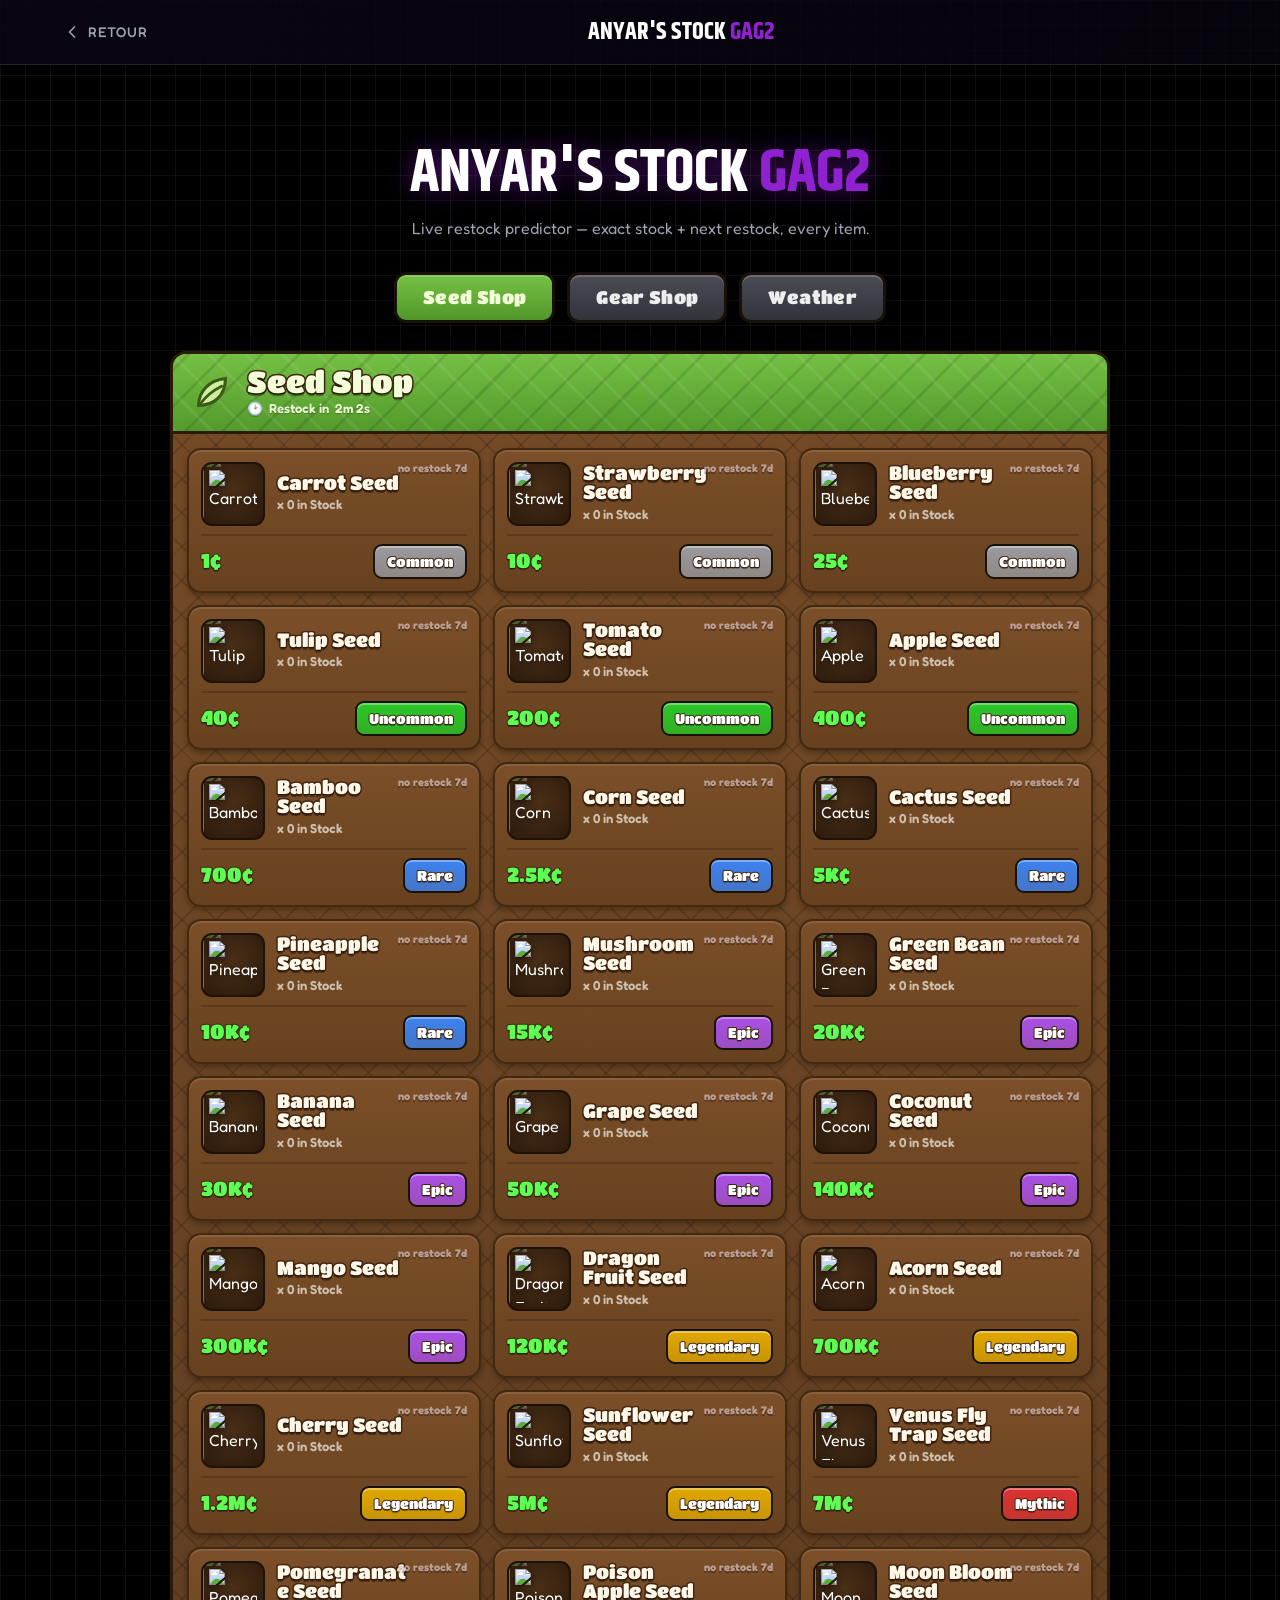
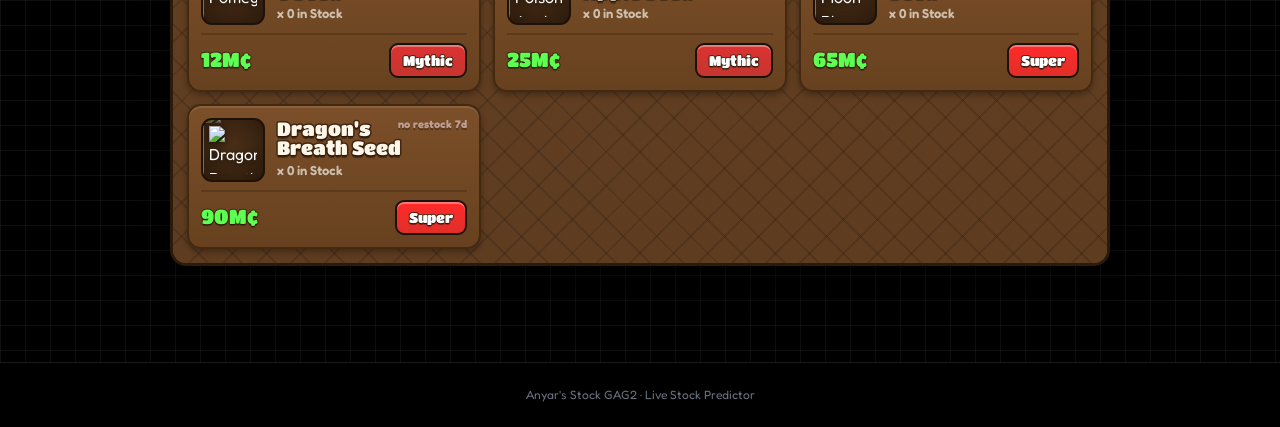
==== commit 2051cf07: "Update a.html" ====
--- a/a.html
+++ b/a.html
@@ -407,7 +407,7 @@
         <header class="fixed top-0 left-0 right-0 z-50" style="background:linear-gradient(135deg,rgba(11,6,22,0.8),rgba(11,6,22,0.5));backdrop-filter:blur(40px) saturate(180%);-webkit-backdrop-filter:blur(40px) saturate(180%);border-bottom:1px solid rgba(255,255,255,0.1)">
             <div class="px-4 md:px-8 lg:px-16 py-4">
                 <nav class="flex items-center justify-between">
-                    <a href="index.html" class="flex items-center gap-2 text-sm font-medium text-gray-400 hover:text-brand transition-colors font-fredoka uppercase tracking-wider">
+                    <a href="/accueil" class="flex items-center gap-2 text-sm font-medium text-gray-400 hover:text-brand transition-colors font-fredoka uppercase tracking-wider">
                         <svg class="w-4 h-4" fill="none" stroke="currentColor" stroke-width="2.5" viewBox="0 0 24 24"><path stroke-linecap="round" stroke-linejoin="round" d="M15.75 19.5L8.25 12l7.5-7.5"></path></svg>
                         Retour
                     </a>
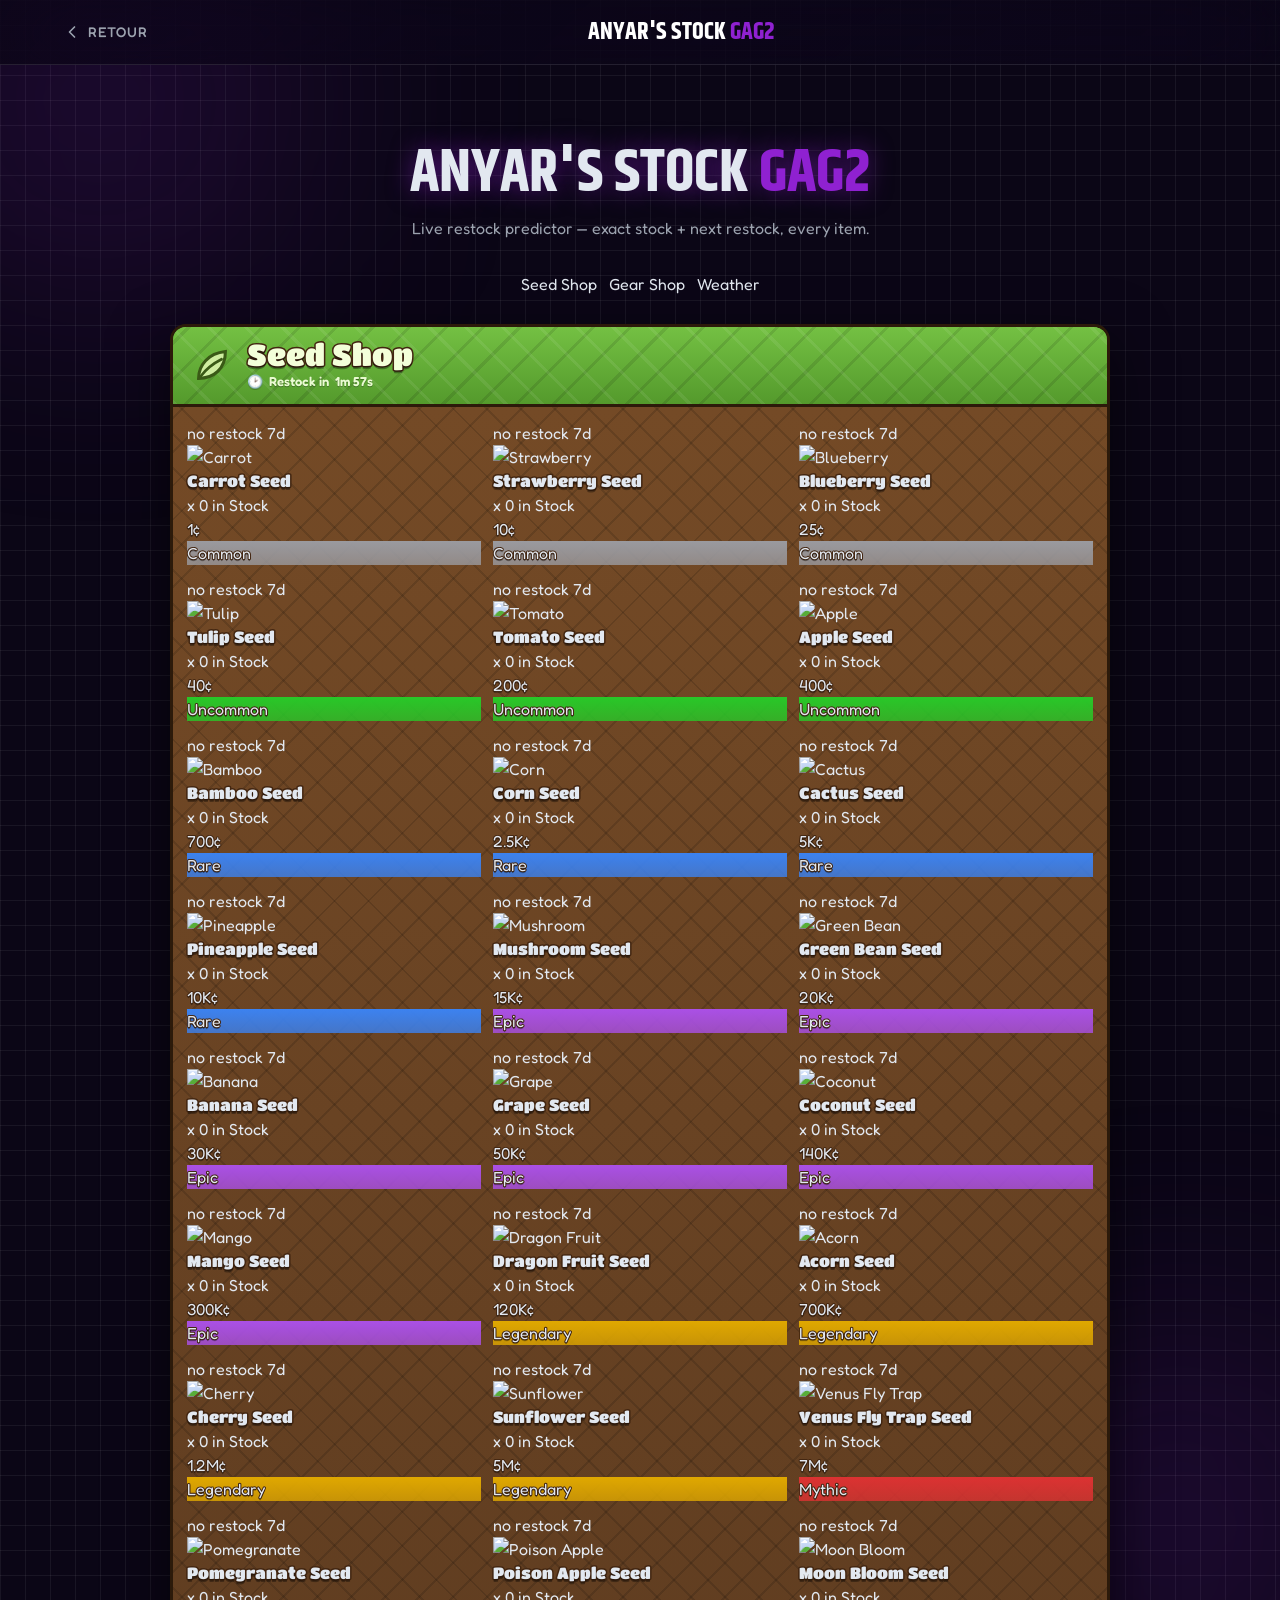
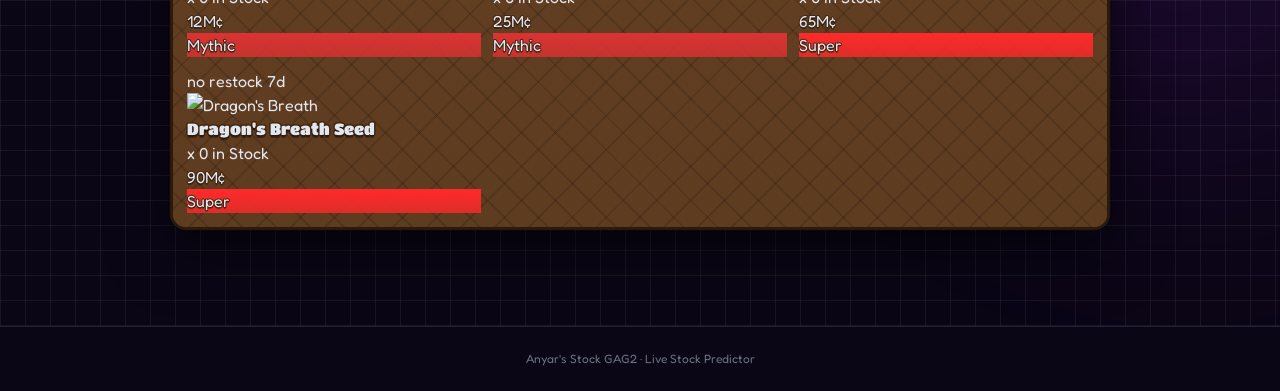
==== commit 96688ea4: "Update a.html" ====
--- a/a.html
+++ b/a.html
@@ -8,8 +8,6 @@
         <meta name="theme-color" content="#8f21d1">
         <link rel="icon" href="https://luminon.top/A7.png" type="image/png"/>
         <meta property="og:title" content="Anyar's Stock GAG2">
-        <link rel="icon" href="https://luminon.top/A7.png" type="image/png"/>
-        <meta property="og:title" content="Grow a Garden Stock Predictor — Lumin Hub">
         <meta property="og:image" content="https://luminon.top/A7.png">
         <link rel="preconnect" href="https://tr.rbxcdn.com" crossorigin>
         <link rel="stylesheet" href="a.css">
@@ -23,12 +21,33 @@
                 box-sizing: border-box;
             }
 
+            /* 1. Le style global (Fonctionne sur PC ET Mobile) */
             body {
-                background: #000;
-                color: #fff;
+                background-color: #0b0616;
+                color: #e2e8f0;
                 font-family: 'Fredoka', sans-serif;
                 min-height: 100vh;
                 overflow-x: hidden;
+                position: relative;
+            }
+
+            /* Cercles lumineux identiques à la page d'accueil */
+            .glow-bg {
+                position: absolute;
+                width: 400px;
+                height: 400px;
+                background: rgba(143, 33, 209, 0.15);
+                filter: blur(120px);
+                border-radius: 50%;
+                z-index: 0;
+            }
+            .glow-1 { top: -100px; left: -100px; }
+            .glow-2 { bottom: 200px; right: -100px; }
+
+            /* Ajustement pour que le contenu passe au-dessus du fond lumineux */
+            main, header, .fu {
+                position: relative;
+                z-index: 1;
             }
 
             ::-webkit-scrollbar {
@@ -65,7 +84,6 @@
                     opacity: 0;
                     transform: translateY(16px);
                 }
-
                 to {
                     opacity: 1;
                     transform: none;
@@ -163,242 +181,64 @@
 
             @media (max-width: 900px) {
                 .shop-body {
-                    grid-template-columns:repeat(2,1fr);
-                }
-            }
-
+                    grid-template-columns: repeat(2,1fr);
+                }
+            }
+
+            /* 2. Styles UNIQUEMENT pour les mobiles */
             @media (max-width: 560px) {
                 .shop-body {
-                    grid-template-columns:1fr;
-                }
-            }
-
-            .row {
-                position: relative;
-                display: flex;
-                flex-direction: column;
-                gap: 8px;
-                padding: 12px;
-                border-radius: 14px;
-                background: linear-gradient(180deg,#7b4f29,#67411f);
-                border: 2px solid #43290f;
-                box-shadow: inset 0 2px 0 rgba(255,255,255,.10), 0 3px 6px rgba(0,0,0,.3);
-            }
-
-            .row .top {
-                display: flex;
-                align-items: center;
-                gap: 12px;
-            }
-
-            .iconbox {
-                flex: 0 0 auto;
-                width: 64px;
-                height: 64px;
-                border-radius: 11px;
-                background: radial-gradient(circle at 50% 42%, #4a2f17, #2c1a0c);
-                border: 2px solid #1e1108;
-                position: relative;
-                overflow: hidden;
-                display: flex;
-                align-items: center;
-                justify-content: center;
-            }
-
-            .iconbox .sun {
-                position: absolute;
-                width: 150%;
-                height: 150%;
-                opacity: .5;
-                animation: spin 20s linear infinite;
-            }
-
-            @keyframes spin {
-                to {
-                    transform: rotate(360deg);
-                }
-            }
-
-            .iconbox .ico {
-                position: relative;
-                width: 80%;
-                height: 80%;
-                object-fit: contain;
-                filter: drop-shadow(0 2px 3px rgba(0,0,0,.55));
-            }
-
-            .mid {
-                flex: 1 1 auto;
-                min-width: 0;
-                padding-right: 60px;
-            }
-
-            .mid .name {
-                color: #fff7e8;
-                font-size: 19px;
-                line-height: 1.02;
-                word-break: break-word;
-            }
-
-            .mid .stock {
-                color: #cdbfae;
-                font-family: 'Fredoka';
-                font-weight: 600;
-                font-size: 13px;
-                margin-top: 3px;
-            }
-
-            .bottom {
-                display: flex;
-                align-items: center;
-                justify-content: space-between;
-                gap: 8px;
-                border-top: 2px solid rgba(0,0,0,.18);
-                padding-top: 8px;
-            }
-
-            .price {
-                color: #5dff52;
-                font-family: 'Titan One',cursive;
-                font-size: 20px;
-                line-height: 1;
-            }
-
-            .next-badge {
-                position: absolute;
-                top: 10px;
-                right: 12px;
-                color: #5dff52;
-                font-family: 'Fredoka';
-                font-weight: 700;
-                font-size: 13px;
-                text-shadow: 0 2px 0 rgba(0,0,0,.4);
-                white-space: nowrap;
-            }
-
-            .next-badge.none {
-                color: #d8c0c0;
-                opacity: .7;
-                font-size: 11px;
-            }
-
-            .rar {
-                font-family: 'Titan One',cursive;
-                font-size: 14px;
-                color: #fff;
-                padding: 5px 12px;
-                border-radius: 9px;
-                border: 2px solid #19120a;
-                box-shadow: inset 0 2px 0 rgba(255,255,255,.35);
-                white-space: nowrap;
-            }
-
-            .tabbtn {
-                font-family: 'Titan One',cursive;
-                font-size: 18px;
-                letter-spacing: .02em;
-                padding: 9px 26px;
-                border-radius: 12px;
-                border: 3px solid #19120a;
-                color: #eee;
-                cursor: pointer;
-                background: linear-gradient(180deg,#4b4b55,#34343c);
-                box-shadow: inset 0 2px 0 rgba(255,255,255,.18);
-            }
-
-            .tabbtn.active {
-                background: linear-gradient(180deg,#74c043,#549a2c);
-                color: #f3ffd9;
-            }
-
-            @media (max-width: 560px) {
+                    grid-template-columns: 1fr;
+                }
                 .head-title {
-                    font-size:22px
-                }
-
+                    font-size: 22px;
+                }
                 .tabrow {
                     gap: 8px;
                     padding: 0 6px;
-                    width: 100%
-                }
-
+                    width: 100%;
+                }
                 .tabbtn {
                     flex: 1 1 0;
                     min-width: 0;
                     padding: 11px 6px;
                     font-size: 14px;
                     white-space: nowrap;
-                    border-width: 2px
-                }
-
+                    border-width: 2px;
+                }
                 .shop {
-                    border-width: 2px
-                }
-
+                    border-width: 2px;
+                }
                 .shop-head {
-                    padding: 10px 12px
-                }
-
+                    padding: 10px 12px;
+                }
                 .shop-body {
                     padding: 10px;
-                    gap: 10px
-                }
-
+                    gap: 10px;
+                }
                 .row {
                     padding: 10px;
-                    border-radius: 12px
-                }
-
+                    border-radius: 12px;
+                }
                 .iconbox {
                     width: 52px;
-                    height: 52px
-                }
-
+                    height: 52px;
+                }
                 .mid {
-                    padding-right: 46px
-                }
-
+                    padding-right: 46px;
+                }
                 .mid .name {
-                    font-size: 16px
-                }
-
+                    font-size: 16px;
+                }
                 .price {
-                    font-size: 18px
-                }
-
+                    font-size: 18px;
+                }
                 .next-badge {
-                    font-size: 12px
-                }
-
+                    font-size: 12px;
+                }
                 .rar {
                     font-size: 12px;
-                    padding: 4px 9px
-                }
-                /* À insérer dans la balise <style> existante */
-                body {
-                    background-color: #0b0616 !important;
-                    color: #e2e8f0 !important;
-                    position: relative;
-                    min-height: 100vh;
-                }
-
-/* Cercles lumineux identiques à la page d'accueil */
-                .glow-bg {
-                    position: absolute;
-                    width: 400px;
-                    height: 400px;
-                    background: rgba(143, 33, 209, 0.15);
-                    filter: blur(120px);
-                    border-radius: 50%;
-                    z-index: 0;
-                }
-                .glow-1 { top: -100px; left: -100px; }
-                .glow-2 { bottom: 200px; right: -100px; }
-
-/* Ajustement pour que les cartes restent bien lisibles par-dessus le fond */
-                main, header, .fu {
-                    position: relative;
-                    z-index: 1;
+                    padding: 4px 9px;
                 }
             }
         </style>
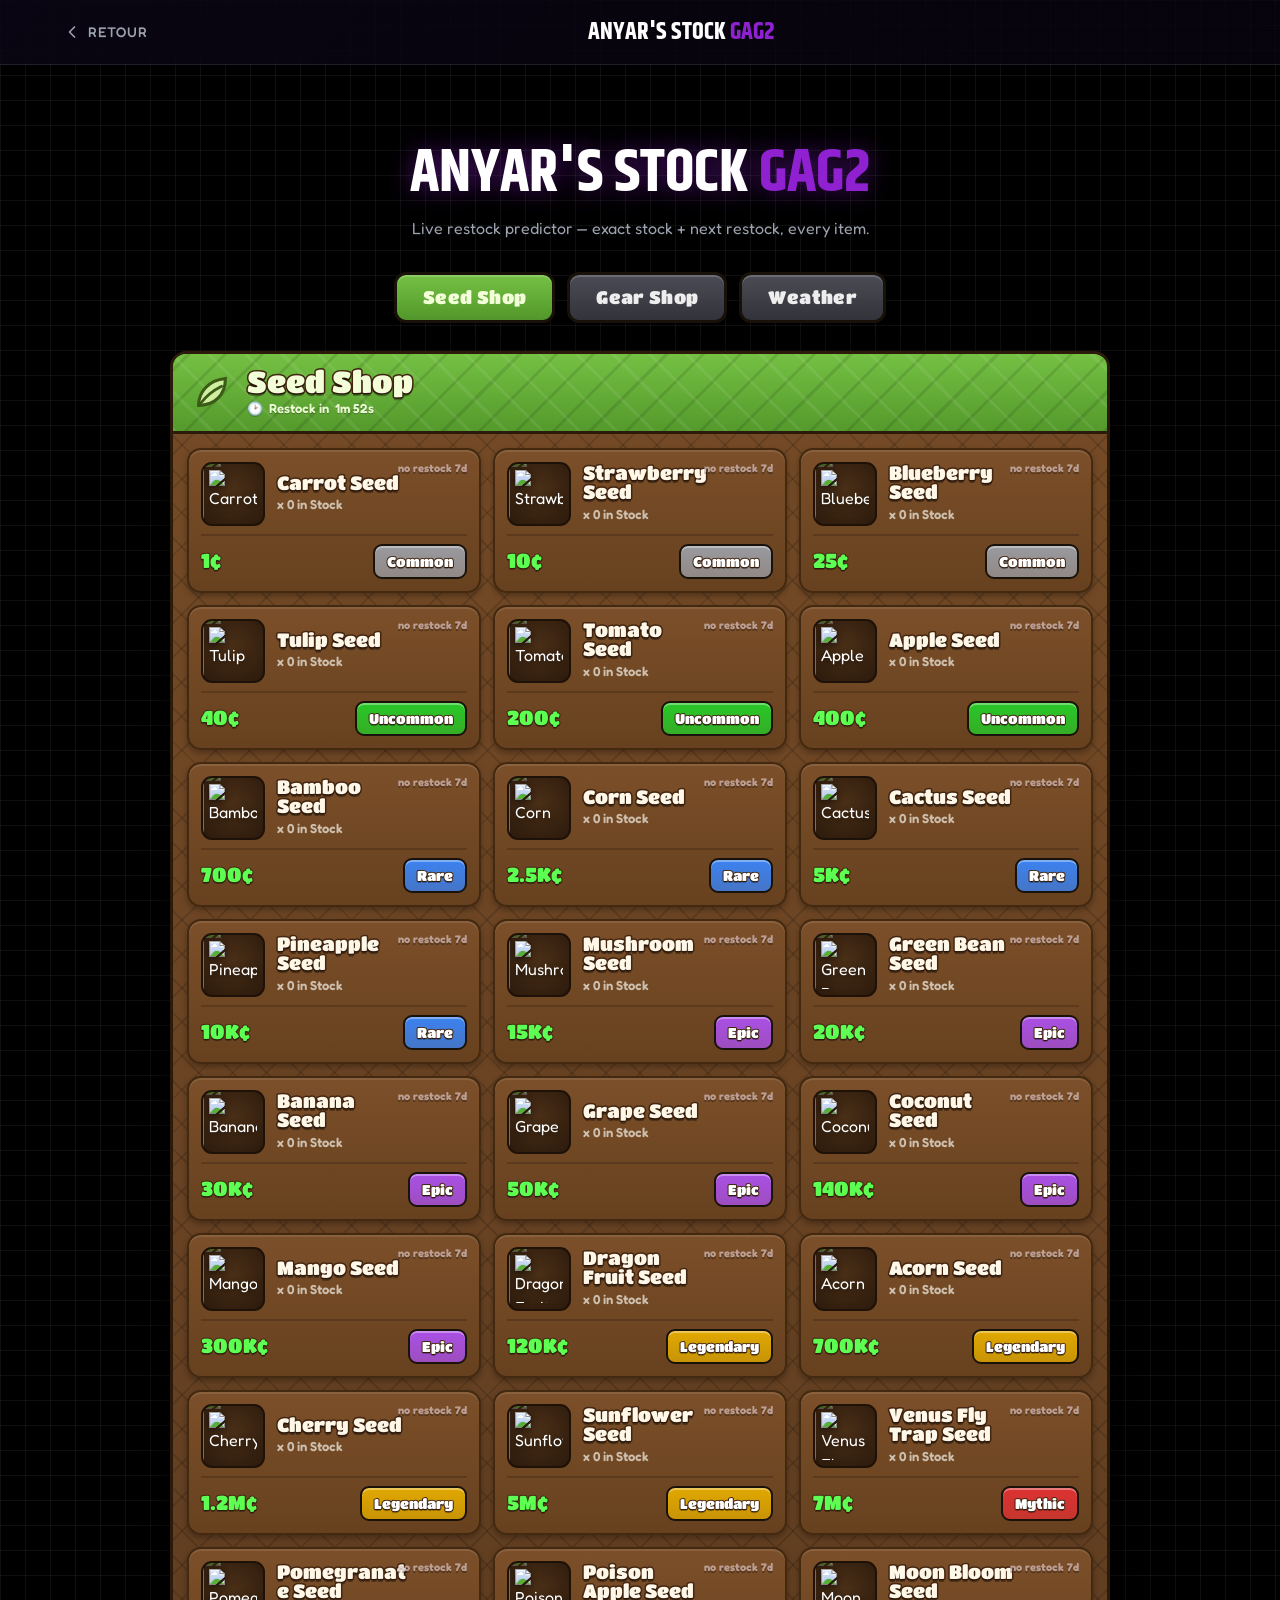
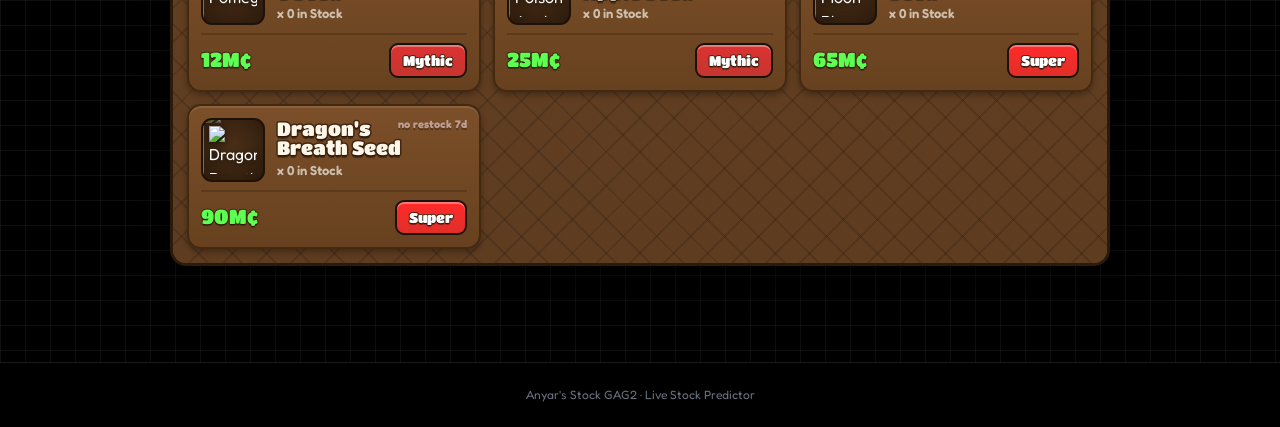
==== commit 79456b58: "Update a.html" ====
--- a/a.html
+++ b/a.html
@@ -8,6 +8,8 @@
         <meta name="theme-color" content="#8f21d1">
         <link rel="icon" href="https://luminon.top/A7.png" type="image/png"/>
         <meta property="og:title" content="Anyar's Stock GAG2">
+        <link rel="icon" href="https://luminon.top/A7.png" type="image/png"/>
+        <meta property="og:title" content="Grow a Garden Stock Predictor — Lumin Hub">
         <meta property="og:image" content="https://luminon.top/A7.png">
         <link rel="preconnect" href="https://tr.rbxcdn.com" crossorigin>
         <link rel="stylesheet" href="a.css">
@@ -21,33 +23,12 @@
                 box-sizing: border-box;
             }
 
-            /* 1. Le style global (Fonctionne sur PC ET Mobile) */
             body {
-                background-color: #0b0616;
-                color: #e2e8f0;
+                background: #000;
+                color: #fff;
                 font-family: 'Fredoka', sans-serif;
                 min-height: 100vh;
                 overflow-x: hidden;
-                position: relative;
-            }
-
-            /* Cercles lumineux identiques à la page d'accueil */
-            .glow-bg {
-                position: absolute;
-                width: 400px;
-                height: 400px;
-                background: rgba(143, 33, 209, 0.15);
-                filter: blur(120px);
-                border-radius: 50%;
-                z-index: 0;
-            }
-            .glow-1 { top: -100px; left: -100px; }
-            .glow-2 { bottom: 200px; right: -100px; }
-
-            /* Ajustement pour que le contenu passe au-dessus du fond lumineux */
-            main, header, .fu {
-                position: relative;
-                z-index: 1;
             }
 
             ::-webkit-scrollbar {
@@ -84,6 +65,7 @@
                     opacity: 0;
                     transform: translateY(16px);
                 }
+
                 to {
                     opacity: 1;
                     transform: none;
@@ -181,64 +163,242 @@
 
             @media (max-width: 900px) {
                 .shop-body {
-                    grid-template-columns: repeat(2,1fr);
-                }
-            }
-
-            /* 2. Styles UNIQUEMENT pour les mobiles */
+                    grid-template-columns:repeat(2,1fr);
+                }
+            }
+
             @media (max-width: 560px) {
                 .shop-body {
-                    grid-template-columns: 1fr;
-                }
+                    grid-template-columns:1fr;
+                }
+            }
+
+            .row {
+                position: relative;
+                display: flex;
+                flex-direction: column;
+                gap: 8px;
+                padding: 12px;
+                border-radius: 14px;
+                background: linear-gradient(180deg,#7b4f29,#67411f);
+                border: 2px solid #43290f;
+                box-shadow: inset 0 2px 0 rgba(255,255,255,.10), 0 3px 6px rgba(0,0,0,.3);
+            }
+
+            .row .top {
+                display: flex;
+                align-items: center;
+                gap: 12px;
+            }
+
+            .iconbox {
+                flex: 0 0 auto;
+                width: 64px;
+                height: 64px;
+                border-radius: 11px;
+                background: radial-gradient(circle at 50% 42%, #4a2f17, #2c1a0c);
+                border: 2px solid #1e1108;
+                position: relative;
+                overflow: hidden;
+                display: flex;
+                align-items: center;
+                justify-content: center;
+            }
+
+            .iconbox .sun {
+                position: absolute;
+                width: 150%;
+                height: 150%;
+                opacity: .5;
+                animation: spin 20s linear infinite;
+            }
+
+            @keyframes spin {
+                to {
+                    transform: rotate(360deg);
+                }
+            }
+
+            .iconbox .ico {
+                position: relative;
+                width: 80%;
+                height: 80%;
+                object-fit: contain;
+                filter: drop-shadow(0 2px 3px rgba(0,0,0,.55));
+            }
+
+            .mid {
+                flex: 1 1 auto;
+                min-width: 0;
+                padding-right: 60px;
+            }
+
+            .mid .name {
+                color: #fff7e8;
+                font-size: 19px;
+                line-height: 1.02;
+                word-break: break-word;
+            }
+
+            .mid .stock {
+                color: #cdbfae;
+                font-family: 'Fredoka';
+                font-weight: 600;
+                font-size: 13px;
+                margin-top: 3px;
+            }
+
+            .bottom {
+                display: flex;
+                align-items: center;
+                justify-content: space-between;
+                gap: 8px;
+                border-top: 2px solid rgba(0,0,0,.18);
+                padding-top: 8px;
+            }
+
+            .price {
+                color: #5dff52;
+                font-family: 'Titan One',cursive;
+                font-size: 20px;
+                line-height: 1;
+            }
+
+            .next-badge {
+                position: absolute;
+                top: 10px;
+                right: 12px;
+                color: #5dff52;
+                font-family: 'Fredoka';
+                font-weight: 700;
+                font-size: 13px;
+                text-shadow: 0 2px 0 rgba(0,0,0,.4);
+                white-space: nowrap;
+            }
+
+            .next-badge.none {
+                color: #d8c0c0;
+                opacity: .7;
+                font-size: 11px;
+            }
+
+            .rar {
+                font-family: 'Titan One',cursive;
+                font-size: 14px;
+                color: #fff;
+                padding: 5px 12px;
+                border-radius: 9px;
+                border: 2px solid #19120a;
+                box-shadow: inset 0 2px 0 rgba(255,255,255,.35);
+                white-space: nowrap;
+            }
+
+            .tabbtn {
+                font-family: 'Titan One',cursive;
+                font-size: 18px;
+                letter-spacing: .02em;
+                padding: 9px 26px;
+                border-radius: 12px;
+                border: 3px solid #19120a;
+                color: #eee;
+                cursor: pointer;
+                background: linear-gradient(180deg,#4b4b55,#34343c);
+                box-shadow: inset 0 2px 0 rgba(255,255,255,.18);
+            }
+
+            .tabbtn.active {
+                background: linear-gradient(180deg,#74c043,#549a2c);
+                color: #f3ffd9;
+            }
+
+            @media (max-width: 560px) {
                 .head-title {
-                    font-size: 22px;
-                }
+                    font-size:22px
+                }
+
                 .tabrow {
                     gap: 8px;
                     padding: 0 6px;
-                    width: 100%;
-                }
+                    width: 100%
+                }
+
                 .tabbtn {
                     flex: 1 1 0;
                     min-width: 0;
                     padding: 11px 6px;
                     font-size: 14px;
                     white-space: nowrap;
-                    border-width: 2px;
-                }
+                    border-width: 2px
+                }
+
                 .shop {
-                    border-width: 2px;
-                }
+                    border-width: 2px
+                }
+
                 .shop-head {
-                    padding: 10px 12px;
-                }
+                    padding: 10px 12px
+                }
+
                 .shop-body {
                     padding: 10px;
-                    gap: 10px;
-                }
+                    gap: 10px
+                }
+
                 .row {
                     padding: 10px;
-                    border-radius: 12px;
-                }
+                    border-radius: 12px
+                }
+
                 .iconbox {
                     width: 52px;
-                    height: 52px;
-                }
+                    height: 52px
+                }
+
                 .mid {
-                    padding-right: 46px;
-                }
+                    padding-right: 46px
+                }
+
                 .mid .name {
-                    font-size: 16px;
-                }
+                    font-size: 16px
+                }
+
                 .price {
-                    font-size: 18px;
-                }
+                    font-size: 18px
+                }
+
                 .next-badge {
-                    font-size: 12px;
-                }
+                    font-size: 12px
+                }
+
                 .rar {
                     font-size: 12px;
-                    padding: 4px 9px;
+                    padding: 4px 9px
+                }
+                /* À insérer dans la balise <style> existante */
+                body {
+                    background-color: #0b0616 !important;
+                    color: #e2e8f0 !important;
+                    position: relative;
+                    min-height: 100vh;
+                }
+
+/* Cercles lumineux identiques à la page d'accueil */
+                .glow-bg {
+                    position: absolute;
+                    width: 400px;
+                    height: 400px;
+                    background: rgba(143, 33, 209, 0.15);
+                    filter: blur(120px);
+                    border-radius: 50%;
+                    z-index: 0;
+                }
+                .glow-1 { top: -100px; left: -100px; }
+                .glow-2 { bottom: 200px; right: -100px; }
+
+/* Ajustement pour que les cartes restent bien lisibles par-dessus le fond */
+                main, header, .fu {
+                    position: relative;
+                    z-index: 1;
                 }
             }
         </style>
@@ -247,7 +407,7 @@
         <header class="fixed top-0 left-0 right-0 z-50" style="background:linear-gradient(135deg,rgba(11,6,22,0.8),rgba(11,6,22,0.5));backdrop-filter:blur(40px) saturate(180%);-webkit-backdrop-filter:blur(40px) saturate(180%);border-bottom:1px solid rgba(255,255,255,0.1)">
             <div class="px-4 md:px-8 lg:px-16 py-4">
                 <nav class="flex items-center justify-between">
-                    <a href="/accueil" class="flex items-center gap-2 text-sm font-medium text-gray-400 hover:text-brand transition-colors font-fredoka uppercase tracking-wider">
+                    <a href="index.html" class="flex items-center gap-2 text-sm font-medium text-gray-400 hover:text-brand transition-colors font-fredoka uppercase tracking-wider">
                         <svg class="w-4 h-4" fill="none" stroke="currentColor" stroke-width="2.5" viewBox="0 0 24 24"><path stroke-linecap="round" stroke-linejoin="round" d="M15.75 19.5L8.25 12l7.5-7.5"></path></svg>
                         Retour
                     </a>
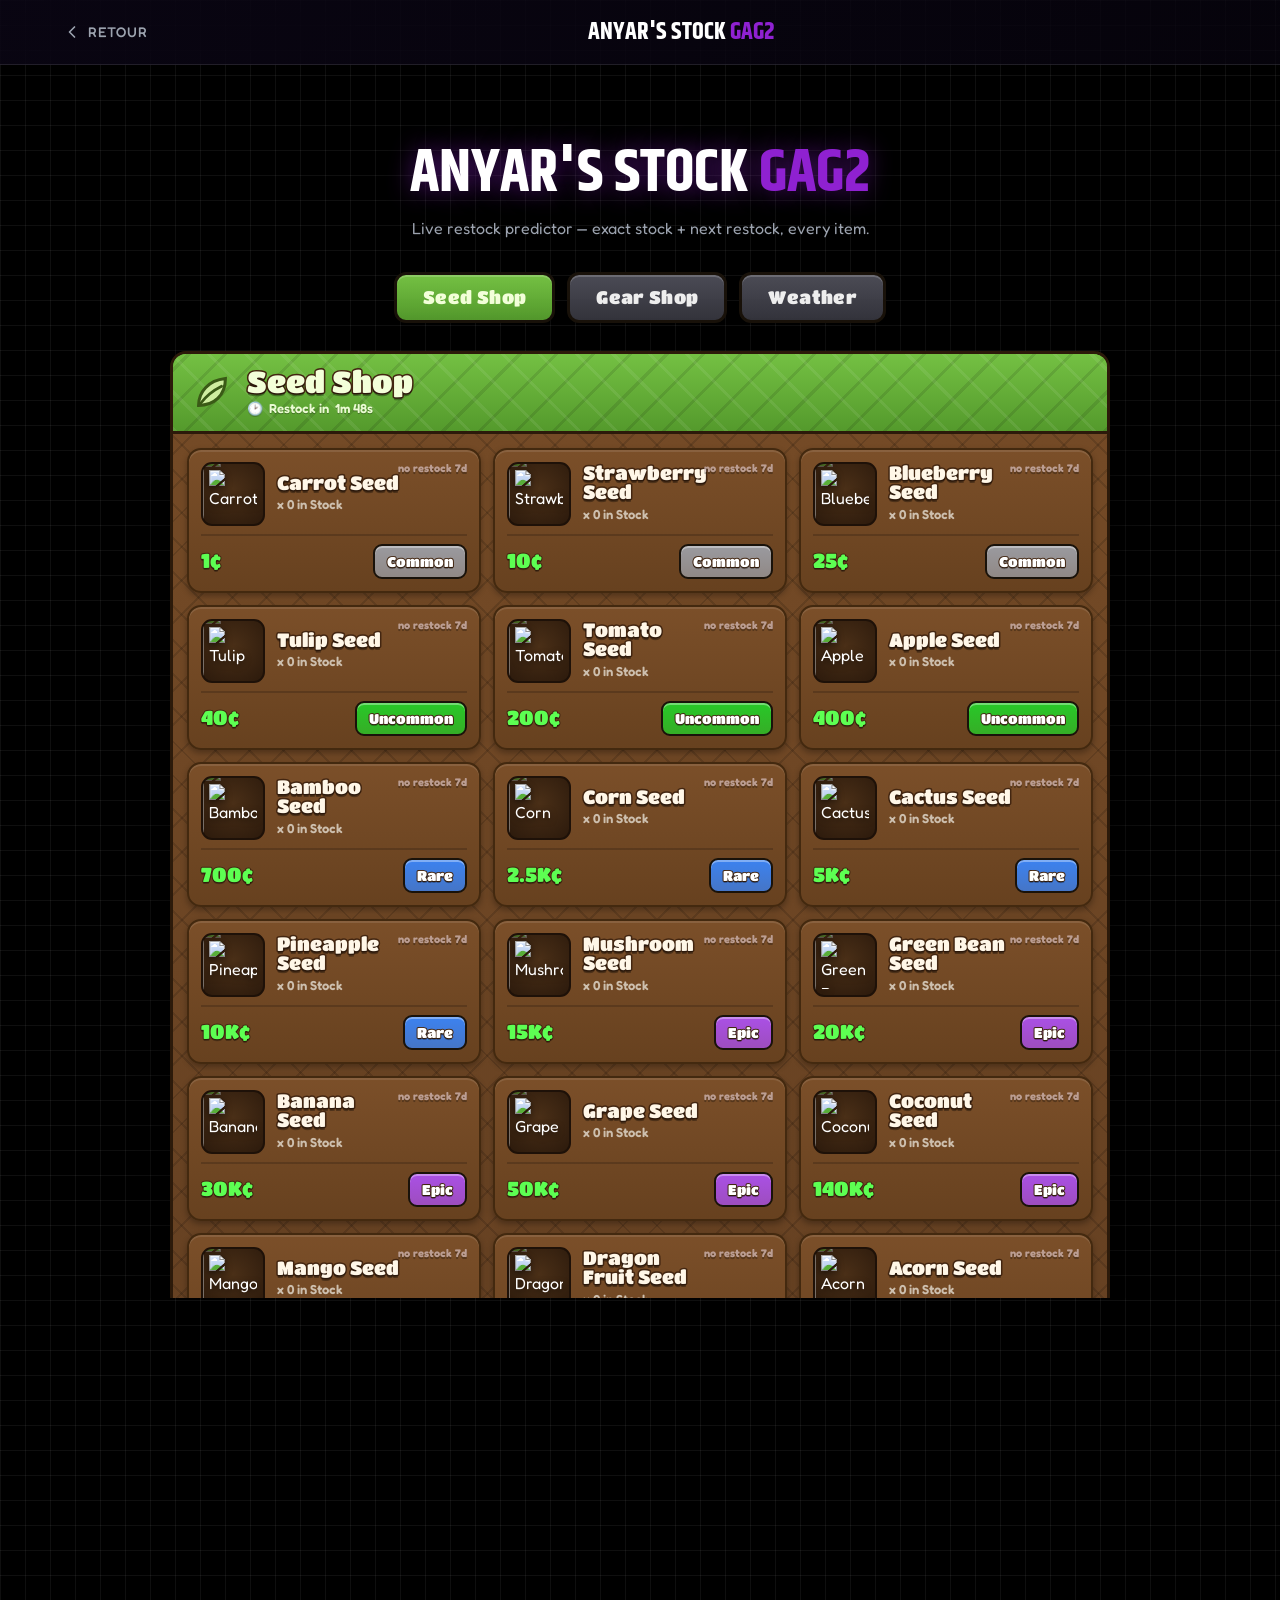
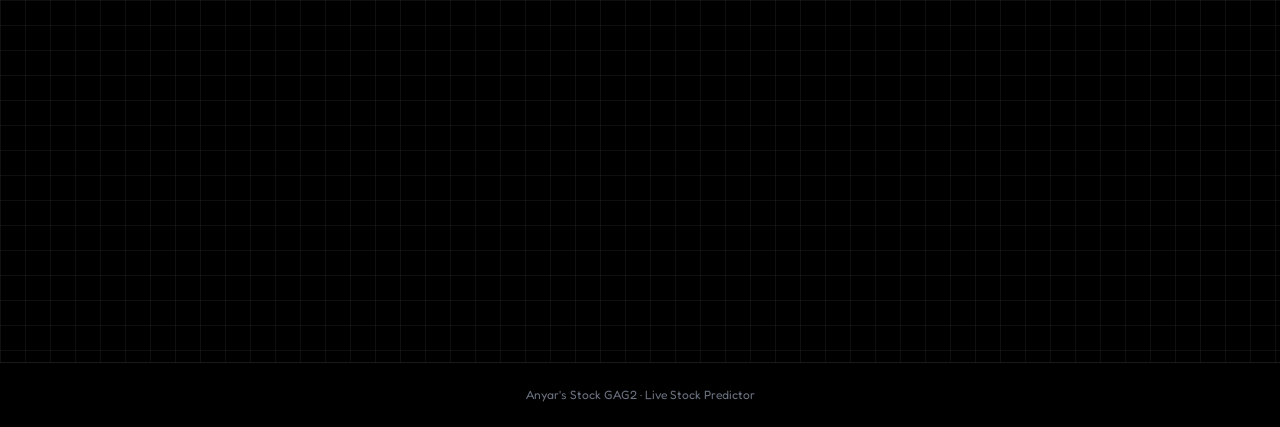
==== commit b88ff58a: "Update a.html" ====
--- a/a.html
+++ b/a.html
@@ -466,225 +466,233 @@
             <p>Anyar's Stock GAG2 &middot; Live Stock Predictor</p>
         </footer>
         <script>
-            let DATA = {
-                "count": 2016,
+let DATA = {
+                "seedAnchor": 1781909100,
                 "seeds": [{
                     "price": 1,
-                    "q": [3, 3, 3, 3, 3, 3, 3, 4, 4, 4, 3, 4, 4, 3, 4, 4, 3, 4, 3, 3, 3, 4, 4, 4, 4, 4, 4, 3, 4, 4, 4, 4, 4, 4, 3, 4, 4, 4, 3, 4, 3, 4, 3, 4, 4, 4, 4, 3, 4, 4, 4, 4, 4, 4, 4, 4, 4, 3, 3, 4, 4, 4, 4, 4, 4, 4, 3, 4, 4, 3, 3, 4, 4, 3, 4, 3, 3, 4, 3, 3, 3, 4, 3, 3, 4, 4, 4, 3, 4, 3, 4, 4, 4, 4, 3, 3, 3, 4, 3, 3, 3, 4, 4, 4, 3, 3, 3, 4, 4, 4, 3, 3, 4, 3, 3, 3, 3, 4, 4, 4, 3, 3, 4, 4, 4, 4, 3, 4, 3, 3, 4, 3, 3, 3, 4, 4, 4, 3, 4, 3, 4, 4, 4, 4, 4, 3, 3, 3, 4, 4, 3, 3, 3, 3, 3, 4, 3, 3, 3, 4, 4, 3, 3, 3, 4, 4, 4, 3, 4, 4, 4, 4, 4, 3, 3, 3, 3, 3, 4, 3, 4, 4, 4, 4, 3, 4, 4, 4, 4, 3, 3, 3, 3, 3, 4, 3, 3, 3, 4, 3, 3, 4, 4, 3, 4, 4, 4, 3, 4, 4, 4, 3, 4, 3, 3, 4, 4, 4, 4, 4, 4, 4, 4, 3, 3, 4, 4, 3, 3, 4, 3, 3, 3, 3, 3, 3, 3, 3, 4, 3, 4, 4, 4, 3, 3, 3, 3, 4, 3, 3, 4, 4, 3, 4, 4, 3, 4, 4, 4, 3, 3, 3, 3, 3, 4, 4, 4, 4, 4, 3, 3, 4, 3, 3, 4, 4, 4, 4, 3, 3, 3, 4, 4, 3, 4, 3, 4, 3, 3, 3, 3, 4, 4, 4, 3, 4, 4, 3, 4, 4, 4, 3, 3, 3, 4, 3, 4, 4, 3, 3, 4, 3, 3, 3, 3, 4, 4, 4, 4, 3, 3, 4, 3, 4, 3, 3, 3, 4, 4, 4, 3, 4, 4, 4, 3, 4, 3, 3, 3, 4, 3, 4, 3, 4, 3, 4, 4, 3, 3, 3, 3, 4, 3, 3, 4, 3, 4, 3, 4, 3, 4, 3, 4, 3, 3, 4, 3, 4, 3, 4, 4, 4, 4, 3, 3, 3, 3, 3, 4, 3, 3, 4, 3, 4, 3, 4, 4, 3, 3, 4, 4, 4, 4, 4, 4, 4, 3, 4, 4, 4, 3, 3, 4, 4, 4, 3, 4, 4, 3, 4, 4, 3, 3, 4, 4, 4, 3, 4, 3, 3, 3, 4, 3, 4, 4, 4, 4, 3, 4, 3, 3, 3, 4, 3, 4, 3, 3, 4, 4, 3, 3, 3, 3, 3, 3, 3, 3, 4, 3, 4, 3, 3, 4, 4, 3, 4, 3, 4, 4, 3, 3, 3, 4, 3, 4, 3, 3, 3, 3, 3, 3, 3, 3, 3, 4, 3, 3, 3, 3, 4, 4, 3, 4, 3, 3, 4, 3, 3, 3, 4, 3, 4, 4, 4, 3, 4, 4, 3, 4, 3, 4, 4, 4, 3, 4, 3, 4, 4, 4, 3, 4, 4, 3, 4, 4, 3, 3, 4, 4, 4, 4, 3, 4, 3, 4, 4, 3, 3, 4, 3, 3, 3, 3, 3, 3, 4, 3, 3, 3, 3, 3, 3, 4, 4, 3, 4, 3, 4, 3, 4, 4, 3, 4, 4, 4, 3, 3, 3, 3, 3, 3, 4, 4, 3, 4, 4, 3, 4, 3, 3, 3, 4, 4, 4, 3, 3, 4, 3, 4, 4, 4, 3, 4, 3, 4, 3, 4, 4, 4, 3, 3, 4, 3, 3, 3, 3, 4, 3, 3, 3, 4, 4, 3, 3, 3, 3, 3, 4, 3, 4, 4, 4, 4, 4, 3, 3, 3, 3, 3, 3, 3, 4, 3, 3, 3, 3, 4, 3, 4, 3, 3, 4, 4, 3, 3, 3, 4, 3, 4, 3, 3, 3, 4, 4, 3, 4, 3, 4, 4, 3, 4, 3, 3, 4, 4, 4, 3, 4, 4, 4, 3, 4, 3, 3, 3, 4, 3, 4, 3, 3, 4, 4, 3, 3, 3, 3, 3, 3, 3, 4, 3, 4, 3, 3, 3, 4, 3, 3, 4, 3, 3, 3, 3, 3, 3, 4, 3, 3, 3, 3, 4, 3, 3, 4, 4, 4, 3, 4, 4, 4, 4, 3, 4, 3, 4, 3, 4, 3, 4, 4, 4, 4, 3, 3, 4, 4, 3, 3, 4, 4, 4, 4, 3, 3, 3, 4, 3, 4, 3, 4, 4, 4, 3, 4, 3, 3, 4, 3, 3, 4, 3, 4, 3, 3, 3, 3, 3, 3, 3, 4, 3, 4, 4, 3, 3, 3, 4, 4, 4, 4, 4, 3, 4, 4, 3, 4, 4, 3, 4, 4, 3, 3, 3, 4, 4, 4, 4, 4, 4, 3, 3, 4, 3, 4, 3, 4, 4, 4, 4, 3, 3, 3, 3, 3, 3, 4, 3, 4, 3, 3, 4, 4, 4, 3, 4, 3, 4, 4, 3, 4, 4, 4, 3, 3, 3, 3, 3, 4, 3, 3, 3, 3, 4, 3, 4, 3, 4, 4, 4, 3, 3, 3, 4, 4, 3, 4, 3, 3, 4, 4, 3, 3, 3, 3, 4, 3, 3, 4, 3, 3, 3, 3, 3, 4, 4, 4, 4, 4, 3, 4, 3, 3, 4, 3, 4, 4, 3, 3, 4, 4, 4, 4, 4, 3, 4, 3, 4, 3, 3, 3, 3, 3, 4, 4, 4, 4, 3, 3, 4, 4, 4, 3, 3, 3, 3, 3, 4, 3, 3, 3, 3, 3, 4, 3, 3, 3, 4, 3, 3, 4, 3, 3, 3, 4, 4, 3, 4, 3, 3, 3, 4, 3, 3, 3, 3, 4, 3, 3, 4, 3, 3, 4, 4, 3, 4, 4, 4, 4, 4, 3, 4, 3, 4, 3, 4, 4, 3, 4, 4, 4, 3, 3, 4, 3, 3, 3, 4, 4, 4, 4, 3, 3, 3, 4, 3, 3, 4, 4, 3, 3, 3, 3, 3, 3, 4, 3, 3, 3, 4, 3, 3, 3, 3, 4, 3, 3, 4, 3, 3, 3, 4, 3, 4, 3, 3, 3, 3, 4, 3, 4, 4, 4, 4, 3, 4, 3, 3, 3, 3, 4, 4, 4, 3, 4, 4, 3, 4, 3, 4, 4, 3, 4, 3, 4, 4, 3, 3, 4, 4, 3, 3, 4, 3, 4, 4, 4, 3, 3, 3, 3, 4, 4, 3, 3, 4, 3, 4, 4, 3, 3, 4, 4, 3, 4, 3, 4, 4, 4, 3, 4, 3, 3, 3, 4, 3, 4, 3, 3, 4, 3, 3, 4, 3, 3, 3, 3, 4, 3, 4, 3, 4, 3, 4, 3, 3, 4, 3, 3, 4, 4, 3, 4, 4, 3, 3, 4, 4, 4, 3, 4, 4, 4, 3, 3, 3, 4, 3, 4, 3, 3, 3, 4, 3, 3, 4, 4, 4, 3, 3, 3, 3, 4, 4, 4, 3, 3, 3, 4, 4, 3, 3, 4, 4, 4, 3, 3, 4, 3, 4, 3, 4, 4, 3, 4, 4, 3, 3, 3, 3, 3, 3, 3, 4, 4, 4, 4, 3, 4, 3, 4, 4, 4, 3, 4, 3, 3, 3, 3, 4, 4, 4, 4, 3, 4, 3, 4, 4, 4, 3, 3, 4, 3, 3, 4, 3, 4, 3, 3, 3, 3, 4, 4, 4, 3, 4, 3, 4, 4, 4, 3, 3, 3, 3, 3, 4, 4, 3, 4, 3, 4, 4, 3, 3, 4, 3, 3, 4, 3, 3, 3, 3, 4, 3, 3, 3, 3, 3, 3, 3, 4, 4, 4, 3, 3, 3, 4, 4, 3, 3, 4, 3, 3, 4, 3, 4, 3, 4, 4, 3, 4, 4, 3, 4, 4, 4, 4, 4, 3, 3, 3, 3, 4, 3, 4, 3, 4, 3, 3, 3, 4, 4, 4, 4, 4, 4, 3, 3, 3, 3, 4, 4, 4, 3, 3, 3, 3, 3, 4, 4, 3, 4, 3, 3, 3, 3, 3, 3, 4, 3, 3, 3, 4, 3, 3, 3, 3, 4, 4, 3, 4, 4, 4, 4, 3, 4, 3, 4, 4, 3, 4, 4, 3, 3, 3, 3, 4, 3, 4, 3, 3, 3, 3, 4, 4, 3, 3, 3, 3, 4, 3, 3, 3, 3, 4, 4, 3, 3, 4, 3, 3, 3, 3, 3, 4, 4, 4, 4, 3, 4, 3, 3, 4, 4, 3, 4, 3, 4, 3, 3, 4, 4, 3, 3, 4, 3, 3, 4, 3, 4, 4, 4, 3, 4, 3, 3, 4, 4, 4, 3, 3, 4, 4, 4, 4, 4, 3, 4, 4, 3, 4, 3, 4, 3, 4, 4, 4, 4, 3, 3, 4, 4, 4, 3, 4, 4, 3, 4, 3, 3, 3, 3, 3, 4, 3, 3, 4, 4, 3, 3, 4, 4, 3, 4, 3, 3, 4, 3, 4, 3, 3, 3, 4, 3, 3, 4, 4, 4, 4, 3, 4, 4, 4, 4, 3, 4, 4, 3, 3, 4, 3, 4, 4, 3, 4, 3, 3, 4, 4, 4, 4, 4, 3, 4, 4, 4, 3, 3, 3, 4, 4, 3, 4, 3, 3, 4, 3, 3, 4, 4, 3, 4, 4, 4, 3, 3, 3, 3, 3, 4, 4, 3, 4, 4, 4, 3, 3, 4, 3, 3, 3, 4, 3, 4, 4, 4, 3, 3, 4, 4, 3, 3, 4, 4, 3, 3, 4, 3, 4, 4, 3, 4, 3, 3, 4, 4, 4, 3, 4, 3, 4, 3, 4, 4, 3, 4, 3, 3, 4, 3, 4, 3, 3, 3, 4, 3, 3, 3, 3, 3, 3, 4, 3, 3, 4, 4, 3, 4, 3, 4, 3, 4, 3, 3, 4, 3, 4, 3, 4, 4, 3, 3, 3, 3, 4, 3, 3, 3, 4, 4, 4, 4, 3, 3, 3, 4, 3, 3, 3, 3, 4, 3, 3, 3, 3, 4, 3, 3, 3, 4, 3, 3, 3, 3, 3, 4, 4, 3, 3, 4, 3, 4, 3, 3, 3, 4, 3, 4, 3, 3, 4, 4, 4, 4, 4, 3, 3, 4, 3, 3, 3, 4, 4, 3, 3, 3, 4, 4, 4, 3, 4, 3, 4, 4, 3, 3, 4, 4, 3, 4, 4, 4, 3, 4, 3, 4, 3, 3, 4, 3, 4, 3, 4, 3, 4, 4, 4, 3, 4, 4, 4, 3, 3, 4, 4, 3, 4, 3, 4, 4, 3, 3, 3, 4, 4, 3, 4, 3, 3, 4, 4, 4, 4, 4, 3, 3, 3, 4, 4, 4, 3, 4, 3, 3, 4, 3, 3, 3, 4, 4, 4, 3, 4, 3, 4, 3, 4, 4, 4, 4, 4, 3, 3, 4, 3, 4, 4, 4, 4, 3, 4, 3, 4, 3, 3, 4, 3, 4, 3, 3, 4, 4, 3, 4, 3, 4, 3, 4, 4, 4, 3, 4, 4, 3, 3, 4, 4, 4, 3, 3, 3, 3, 4, 3, 4, 3, 3, 3, 3, 3, 3, 3, 4, 3, 4, 4, 3, 3, 4, 3, 4, 3, 4, 4, 4, 3, 4, 3, 3, 4, 4, 3, 4, 4, 4, 4, 4, 3, 3, 3, 3, 3, 3, 3, 4, 3, 4, 3, 4, 3, 3, 4, 4, 3, 3, 4, 3, 3, 3, 4, 3, 4, 3, 4, 4, 4, 4, 3, 3, 3, 4, 3, 3, 3, 3, 3, 4, 3, 4, 4, 3, 3, 3, 4, 4, 4, 3, 4, 4, 4, 4, 4, 4, 4, 4, 4, 3, 3, 3, 3, 3, 4, 3, 4, 4, 4, 4, 3, 4, 4, 3, 4, 3, 4, 4, 4, 3, 4, 3, 3, 4, 3, 3, 4, 3, 4, 4, 3, 3, 3, 3, 4, 4, 4, 4, 4, 3, 3, 4, 3, 3, 3, 4, 3, 3, 4, 4, 3, 4, 4, 3, 4, 3, 4, 3, 3, 4, 3, 3, 3, 3, 4, 4, 3, 3, 4, 3, 3, 3, 4, 3, 4, 3, 4, 3, 4, 4, 4, 4, 4, 3, 4, 3, 3, 3, 4, 4, 4, 3, 3, 3, 3, 3, 3, 3, 4, 4, 4, 4, 3, 3, 4, 4, 4, 3, 4, 3, 3, 3, 4, 3, 3, 4, 4, 3, 4, 4, 3, 4, 3, 4, 4, 3, 3, 4, 4, 4, 4, 4, 3, 3, 3, 3, 4, 3, 4, 3],
+                    "q": [3, 4, 3, 4, 4, 3, 4, 3, 3, 4, 3, 4, 3, 3, 3, 4, 3, 3, 3, 3, 3, 3, 4, 3, 3, 4, 4, 3, 4, 3, 4, 3, 4, 3, 3, 4, 3, 4, 3, 4, 4, 3, 3, 3, 3, 4, 3, 3, 3, 4, 4, 4, 4, 3, 3, 3, 4, 3, 3, 3, 3, 4, 3, 3, 3, 3, 4, 3, 3, 3, 4, 3, 3, 3, 3, 3, 4, 4, 3, 3, 4, 3, 4, 3, 3, 3, 4, 3, 4, 3, 3, 4, 4, 4, 4, 4, 3, 3, 4, 3, 3, 3, 4, 4, 3, 3, 3, 4, 4, 4, 3, 4, 3, 4, 4, 3, 3, 4, 4, 3, 4, 4, 4, 3, 4, 3, 4, 3, 3, 4, 3, 4, 3, 4, 3, 4, 4, 4, 3, 4, 4, 4, 3, 3, 4, 4, 3, 4, 3, 4, 4, 3, 3, 3, 4, 4, 3, 4, 3, 3, 4, 4, 4, 4, 4, 3, 3, 3, 4, 4, 4, 3, 4, 3, 3, 4, 3, 3, 3, 4, 4, 4, 3, 4, 3, 4, 3, 4, 4, 4, 4, 4, 3, 3, 4, 3, 4, 4, 4, 4, 3, 4, 3, 4, 3, 3, 4, 3, 4, 3, 3, 4, 4, 3, 4, 3, 4, 3, 4, 4, 4, 3, 4, 4, 3, 3, 4, 4, 4, 3, 3, 3, 3, 4, 3, 4, 3, 3, 3, 3, 3, 3, 3, 4, 3, 4, 4, 3, 3, 4, 3, 4, 3, 4, 4, 4, 3, 4, 3, 3, 4, 4, 3, 4, 4, 4, 4, 4, 3, 3, 3, 3, 3, 3, 3, 4, 3, 4, 3, 4, 3, 3, 4, 4, 3, 3, 4, 3, 3, 3, 4, 3, 4, 3, 4, 4, 4, 4, 3, 3, 3, 4, 3, 3, 3, 3, 3, 4, 3, 4, 4, 3, 3, 3, 4, 4, 4, 3, 4, 4, 4, 4, 4, 4, 4, 4, 4, 3, 3, 3, 3, 3, 4, 3, 4, 4, 4, 4, 3, 4, 4, 3, 4, 3, 4, 4, 4, 3, 4, 3, 3, 4, 3, 3, 4, 3, 4, 4, 3, 3, 3, 3, 4, 4, 4, 4, 4, 3, 3, 4, 3, 3, 3, 4, 3, 3, 4, 4, 3, 4, 4, 3, 4, 3, 4, 3, 3, 4, 3, 3, 3, 3, 4, 4, 3, 3, 4, 3, 3, 3, 4, 3, 4, 3, 4, 3, 4, 4, 4, 4, 4, 3, 4, 3, 3, 3, 4, 4, 4, 3, 3, 3, 3, 3, 3, 3, 4, 4, 4, 4, 3, 3, 4, 4, 4, 3, 4, 3, 3, 3, 4, 3, 3, 4, 4, 3, 4, 4, 3, 4, 3, 4, 4, 3, 3, 4, 4, 4, 4, 4, 3, 3, 3, 3, 4, 3, 4, 3, 3, 3, 4, 4, 3, 4, 4, 4, 4, 4, 3, 4, 3, 4, 4, 3, 4, 3, 4, 4, 4, 4, 3, 4, 4, 4, 3, 4, 4, 3, 3, 4, 4, 4, 3, 4, 4, 4, 3, 3, 3, 3, 4, 4, 4, 4, 4, 4, 3, 3, 3, 4, 3, 3, 4, 4, 3, 4, 3, 3, 4, 3, 4, 3, 3, 4, 3, 3, 3, 3, 3, 4, 4, 4, 4, 3, 4, 4, 3, 3, 3, 4, 4, 4, 4, 4, 3, 3, 3, 4, 4, 4, 4, 4, 4, 4, 3, 4, 3, 4, 3, 3, 3, 4, 3, 4, 4, 4, 3, 3, 4, 3, 3, 4, 4, 4, 3, 4, 4, 3, 4, 4, 3, 4, 4, 3, 3, 4, 4, 4, 3, 3, 4, 3, 3, 4, 3, 3, 3, 4, 4, 3, 3, 3, 3, 4, 4, 4, 3, 4, 4, 3, 4, 3, 3, 4, 3, 3, 3, 3, 4, 3, 4, 4, 4, 4, 3, 4, 4, 4, 3, 3, 3, 3, 4, 3, 3, 4, 3, 3, 3, 4, 4, 4, 3, 4, 4, 3, 3, 4, 4, 3, 4, 3, 4, 4, 3, 4, 4, 4, 3, 4, 4, 4, 3, 3, 4, 3, 4, 3, 4, 4, 3, 4, 3, 3, 3, 4, 3, 3, 3, 4, 4, 3, 3, 4, 3, 3, 3, 3, 3, 4, 3, 4, 4, 3, 4, 4, 4, 3, 3, 4, 4, 3, 3, 4, 4, 4, 3, 3, 4, 4, 4, 4, 3, 4, 3, 4, 3, 4, 3, 3, 3, 4, 4, 3, 3, 4, 4, 3, 3, 4, 4, 3, 3, 4, 4, 3, 4, 4, 4, 4, 3, 3, 3, 3, 4, 3, 3, 4, 4, 3, 3, 3, 3, 3, 4, 3, 3, 3, 3, 4, 4, 4, 4, 4, 4, 4, 3, 4, 3, 3, 3, 4, 3, 3, 3, 4, 4, 4, 3, 4, 3, 3, 4, 4, 3, 3, 3, 4, 4, 4, 4, 3, 4, 3, 4, 3, 4, 4, 4, 4, 4, 4, 3, 3, 4, 4, 4, 4, 4, 3, 4, 3, 4, 3, 4, 4, 4, 3, 4, 4, 4, 4, 3, 4, 3, 3, 4, 3, 4, 4, 4, 3, 3, 3, 3, 3, 4, 3, 3, 3, 3, 4, 4, 4, 4, 4, 4, 4, 4, 3, 3, 4, 4, 4, 4, 4, 4, 3, 3, 4, 3, 4, 3, 3, 4, 3, 3, 4, 3, 3, 3, 3, 4, 3, 4, 4, 4, 4, 4, 4, 3, 3, 4, 3, 3, 4, 3, 4, 4, 3, 4, 3, 3, 3, 4, 4, 3, 3, 3, 3, 4, 4, 3, 3, 4, 3, 3, 3, 3, 3, 3, 3, 3, 4, 3, 3, 4, 4, 3, 4, 4, 4, 3, 3, 3, 3, 3, 3, 3, 4, 3, 4, 4, 3, 4, 3, 4, 4, 3, 4, 4, 4, 4, 3, 3, 3, 4, 3, 4, 4, 4, 4, 4, 3, 4, 3, 3, 4, 3, 3, 3, 4, 4, 4, 3, 3, 3, 3, 4, 4, 3, 4, 4, 4, 3, 4, 3, 4, 3, 3, 4, 3, 3, 3, 3, 4, 3, 4, 3, 4, 3, 4, 3, 3, 3, 3, 3, 4, 4, 4, 4, 3, 4, 4, 3, 4, 4, 3, 3, 4, 4, 4, 3, 4, 3, 4, 4, 4, 4, 3, 3, 3, 3, 3, 4, 4, 4, 4, 4, 4, 3, 4, 3, 4, 3, 4, 3, 4, 4, 3, 3, 3, 3, 3, 4, 3, 3, 3, 4, 3, 3, 4, 3, 4, 3, 3, 4, 3, 3, 4, 3, 4, 4, 3, 4, 3, 3, 4, 3, 3, 4, 3, 3, 4, 4, 3, 4, 3, 3, 3, 3, 4, 3, 3, 4, 4, 4, 4, 3, 3, 4, 4, 3, 4, 3, 3, 3, 4, 3, 4, 3, 4, 4, 4, 4, 4, 3, 3, 4, 3, 3, 3, 3, 4, 4, 4, 3, 3, 3, 4, 3, 3, 3, 3, 3, 4, 3, 3, 4, 3, 3, 3, 4, 4, 4, 3, 3, 4, 4, 3, 3, 4, 4, 4, 3, 3, 3, 3, 4, 3, 3, 3, 3, 4, 3, 3, 4, 3, 4, 4, 4, 3, 3, 4, 3, 3, 4, 4, 3, 4, 4, 4, 3, 4, 3, 4, 4, 3, 4, 3, 4, 3, 3, 4, 3, 3, 3, 4, 4, 4, 4, 3, 4, 3, 4, 3, 3, 4, 3, 4, 4, 4, 4, 3, 4, 3, 4, 3, 3, 3, 3, 4, 3, 4, 4, 3, 3, 3, 4, 3, 3, 4, 4, 3, 4, 4, 3, 4, 3, 3, 3, 4, 3, 3, 4, 3, 4, 3, 3, 3, 3, 4, 3, 4, 4, 4, 3, 4, 4, 4, 4, 4, 3, 3, 4, 4, 3, 3, 4, 3, 4, 4, 3, 3, 3, 4, 3, 3, 3, 4, 3, 3, 3, 3, 4, 3, 3, 3, 3, 3, 4, 4, 4, 4, 3, 4, 4, 4, 4, 4, 3, 3, 4, 4, 3, 4, 3, 4, 4, 3, 3, 3, 4, 3, 3, 3, 3, 4, 4, 4, 4, 4, 4, 4, 4, 3, 4, 4, 3, 3, 4, 3, 4, 3, 4, 4, 3, 4, 4, 3, 4, 3, 4, 4, 3, 3, 4, 4, 3, 4, 3, 3, 3, 3, 4, 4, 3, 4, 4, 4, 3, 4, 4, 3, 4, 3, 3, 4, 4, 4, 3, 4, 4, 3, 3, 4, 3, 4, 4, 3, 3, 3, 3, 4, 3, 4, 3, 3, 3, 4, 3, 3, 3, 3, 3, 4, 3, 3, 4, 3, 3, 3, 3, 4, 4, 3, 3, 4, 3, 3, 4, 4, 3, 3, 3, 4, 4, 3, 3, 3, 3, 3, 3, 3, 3, 3, 4, 3, 4, 3, 3, 4, 4, 4, 3, 3, 3, 4, 3, 3, 3, 4, 3, 3, 4, 3, 3, 4, 4, 4, 3, 3, 4, 3, 3, 4, 4, 4, 3, 4, 4, 3, 4, 3, 3, 4, 3, 3, 4, 4, 4, 3, 4, 3, 4, 4, 4, 4, 3, 4, 4, 4, 4, 4, 3, 4, 3, 4, 3, 3, 3, 4, 4, 4, 3, 3, 3, 4, 3, 4, 3, 3, 4, 4, 3, 3, 3, 3, 3, 3, 3, 4, 4, 4, 3, 4, 4, 4, 3, 3, 3, 4, 3, 4, 3, 3, 3, 3, 4, 3, 3, 3, 4, 3, 3, 3, 3, 4, 4, 3, 3, 3, 3, 3, 3, 3, 4, 4, 4, 4, 3, 4, 3, 3, 4, 4, 4, 3, 4, 4, 3, 4, 3, 3, 3, 3, 3, 3, 4, 4, 3, 4, 4, 3, 3, 4, 3, 3, 3, 4, 4, 4, 4, 4, 3, 4, 4, 4, 4, 4, 3, 4, 3, 3, 4, 3, 3, 3, 4, 4, 3, 4, 4, 3, 4, 3, 4, 4, 3, 4, 4, 4, 4, 3, 3, 3, 3, 3, 3, 4, 3, 3, 3, 3, 4, 3, 4, 3, 3, 4, 3, 4, 4, 4, 4, 4, 3, 4, 3, 3, 3, 4, 3, 3, 4, 3, 3, 3, 4, 3, 3, 3, 3, 3, 4, 4, 4, 3, 3, 3, 4, 3, 3, 4, 3, 3, 3, 4, 3, 4, 3, 3, 3, 4, 3, 3, 4, 3, 3, 4, 3, 3, 3, 4, 3, 3, 4, 4, 3, 3, 3, 4, 3, 3, 4, 3, 4, 4, 3, 4, 4, 3, 4, 4, 4, 4, 3, 3, 4, 3, 3, 3, 4, 4, 3, 3, 4, 3, 4, 4, 4, 4, 3, 3, 3, 4, 3, 3, 3, 4, 4, 3, 3, 3, 3, 3, 3, 4, 4, 3, 4, 3, 4, 3, 4, 3, 4, 4, 4, 3, 4, 3, 3, 3, 3, 4, 3, 3, 3, 4, 3, 4, 3, 4, 3, 4, 4, 3, 4, 4, 3, 4, 4, 3, 3, 4, 4, 3, 3, 3, 3, 4, 3, 4, 4, 3, 4, 4, 3, 4, 4, 4, 3, 3, 3, 4, 4, 3, 3, 3, 3, 3, 4, 4, 3, 4, 3, 4, 3, 3, 3, 3, 4, 4, 4, 3, 4, 4, 4, 3, 3, 3, 4, 4, 4, 3, 4, 4, 3, 3, 3, 3, 3, 3, 3, 3, 4, 4, 4, 3, 3, 3, 3, 4, 4, 3, 3, 3, 3, 4, 3, 3, 4, 3, 3, 3, 4, 4, 3, 4, 3, 4, 3, 4, 3, 4, 3, 3, 4, 4, 3, 3, 4, 4, 4, 4, 3, 3, 3, 4, 4, 3, 4, 4, 3, 3, 4, 4, 3, 4, 3, 3, 3, 4, 3, 4, 3, 4, 3, 4, 3, 4, 4, 3, 3, 4, 3, 4, 4, 3, 3, 3, 4, 4, 3, 3, 4, 3, 4, 4, 4, 4, 4, 4, 4, 4, 3, 3, 3, 4, 4, 3, 3, 4, 3, 4, 4, 4, 4, 4, 4, 4, 3, 3, 4, 4, 4, 4, 4, 4, 4, 3, 4, 3, 3, 4, 3, 3, 3, 4, 4, 4, 4, 4, 3, 3, 4, 3, 3, 4, 4, 4, 4, 3, 3, 4, 3, 4, 3, 4, 3, 3, 3, 3, 3, 4, 4, 3, 4, 3, 4, 3, 4, 4, 4, 4, 3, 3, 3, 3, 4, 3, 3, 4, 3, 4, 4, 4, 4, 3, 3, 3, 3, 4, 4, 3],
                     "name": "Carrot",
                     "rarity": "Common"
                 }, {
                     "price": 10,
-                    "q": [4, 5, 5, 5, 5, 4, 5, 4, 5, 5, 4, 5, 5, 5, 5, 4, 5, 4, 5, 5, 4, 4, 4, 5, 4, 4, 5, 5, 4, 4, 5, 5, 5, 5, 4, 5, 5, 4, 4, 5, 5, 5, 5, 4, 4, 5, 5, 4, 4, 4, 4, 5, 4, 4, 4, 4, 5, 4, 5, 5, 4, 4, 5, 4, 4, 5, 5, 4, 5, 5, 5, 5, 5, 4, 4, 5, 4, 4, 4, 5, 5, 4, 4, 4, 5, 4, 4, 4, 4, 4, 5, 5, 5, 4, 5, 4, 4, 4, 5, 4, 5, 4, 5, 4, 4, 5, 5, 4, 5, 4, 4, 5, 5, 5, 5, 5, 4, 5, 5, 5, 4, 4, 5, 5, 5, 4, 4, 5, 5, 5, 5, 4, 5, 5, 5, 4, 4, 5, 5, 5, 4, 5, 5, 4, 5, 5, 5, 4, 4, 5, 4, 5, 4, 4, 5, 4, 4, 4, 5, 4, 4, 5, 4, 5, 4, 4, 4, 5, 5, 5, 5, 4, 4, 4, 5, 5, 5, 5, 4, 4, 5, 4, 4, 4, 4, 4, 5, 5, 4, 4, 5, 5, 5, 5, 4, 4, 5, 5, 4, 5, 5, 5, 4, 4, 4, 5, 4, 4, 5, 5, 5, 5, 5, 4, 4, 4, 5, 4, 5, 4, 4, 5, 5, 4, 4, 4, 5, 5, 5, 5, 5, 5, 4, 5, 5, 5, 5, 4, 5, 4, 5, 5, 5, 4, 4, 5, 4, 5, 4, 4, 5, 5, 4, 5, 5, 4, 5, 4, 5, 4, 4, 4, 5, 4, 4, 5, 5, 5, 5, 4, 4, 4, 5, 5, 4, 4, 5, 5, 4, 4, 5, 5, 5, 4, 4, 5, 5, 5, 5, 5, 4, 4, 5, 4, 5, 5, 4, 4, 5, 5, 5, 4, 4, 5, 5, 4, 4, 4, 4, 5, 5, 5, 4, 4, 5, 4, 5, 5, 5, 4, 5, 5, 4, 4, 4, 4, 5, 5, 5, 4, 4, 4, 5, 5, 5, 5, 4, 4, 4, 5, 5, 4, 4, 4, 4, 4, 5, 4, 5, 5, 4, 4, 5, 5, 4, 5, 4, 4, 4, 4, 4, 4, 5, 4, 4, 4, 4, 4, 4, 4, 5, 4, 4, 5, 5, 4, 5, 4, 4, 5, 4, 5, 4, 4, 4, 4, 4, 5, 5, 4, 5, 4, 5, 5, 4, 5, 5, 5, 5, 5, 5, 5, 4, 5, 5, 4, 5, 5, 4, 5, 4, 4, 5, 4, 4, 4, 4, 5, 4, 5, 5, 5, 4, 4, 5, 4, 5, 4, 4, 5, 5, 5, 5, 5, 4, 4, 5, 4, 5, 4, 4, 5, 5, 4, 5, 5, 4, 5, 5, 4, 5, 4, 4, 4, 4, 4, 5, 4, 4, 5, 4, 5, 5, 4, 5, 4, 5, 5, 4, 4, 5, 4, 5, 5, 4, 4, 5, 4, 4, 4, 4, 5, 4, 4, 5, 4, 5, 5, 5, 4, 4, 5, 4, 4, 4, 5, 5, 5, 4, 4, 5, 5, 4, 5, 4, 4, 4, 4, 4, 5, 4, 4, 4, 5, 5, 5, 4, 5, 5, 5, 5, 4, 4, 5, 5, 5, 5, 5, 4, 5, 4, 4, 5, 4, 5, 5, 5, 5, 5, 5, 5, 4, 4, 4, 4, 5, 4, 4, 4, 5, 5, 4, 4, 5, 5, 5, 4, 5, 5, 4, 5, 4, 5, 5, 4, 4, 4, 4, 5, 5, 4, 4, 5, 5, 5, 5, 5, 4, 5, 5, 4, 5, 5, 4, 5, 5, 4, 5, 4, 4, 5, 4, 5, 4, 4, 4, 5, 5, 4, 4, 4, 5, 4, 4, 5, 4, 5, 4, 4, 4, 5, 4, 5, 4, 5, 4, 4, 5, 4, 5, 5, 5, 4, 4, 4, 5, 4, 4, 4, 4, 5, 4, 5, 5, 5, 4, 5, 4, 4, 5, 5, 4, 5, 4, 4, 5, 4, 5, 5, 5, 5, 4, 5, 4, 4, 4, 4, 5, 5, 5, 5, 5, 5, 5, 4, 5, 5, 4, 5, 4, 5, 4, 4, 5, 4, 4, 4, 4, 4, 5, 5, 4, 5, 5, 4, 5, 5, 5, 5, 4, 5, 5, 4, 4, 5, 4, 4, 5, 4, 5, 4, 4, 4, 5, 5, 4, 5, 5, 4, 4, 4, 4, 5, 4, 5, 4, 5, 4, 4, 5, 5, 4, 5, 5, 4, 4, 5, 5, 4, 4, 5, 5, 4, 4, 4, 4, 4, 5, 4, 5, 4, 4, 5, 4, 5, 4, 4, 4, 5, 5, 4, 4, 5, 5, 5, 5, 4, 5, 5, 4, 4, 5, 4, 5, 4, 5, 4, 4, 4, 5, 5, 5, 4, 5, 4, 5, 4, 4, 4, 5, 5, 4, 4, 4, 5, 5, 4, 4, 5, 5, 5, 4, 5, 5, 4, 5, 5, 5, 4, 5, 5, 5, 4, 4, 4, 5, 5, 4, 4, 5, 4, 4, 5, 4, 5, 5, 5, 5, 4, 4, 4, 5, 5, 4, 5, 5, 4, 5, 5, 4, 5, 4, 4, 4, 5, 4, 5, 5, 4, 4, 5, 5, 4, 4, 5, 4, 5, 4, 5, 5, 4, 5, 5, 4, 5, 5, 5, 4, 4, 4, 5, 5, 4, 5, 5, 5, 4, 4, 5, 4, 5, 5, 5, 4, 4, 4, 5, 4, 5, 5, 5, 4, 4, 5, 4, 5, 4, 4, 5, 4, 5, 5, 4, 4, 5, 5, 4, 4, 4, 4, 5, 5, 4, 5, 4, 4, 5, 5, 5, 4, 4, 4, 4, 5, 5, 4, 5, 4, 5, 4, 5, 4, 4, 5, 4, 4, 5, 5, 4, 5, 4, 4, 4, 5, 5, 5, 4, 4, 4, 5, 5, 4, 5, 5, 4, 4, 5, 4, 5, 5, 5, 5, 5, 5, 4, 5, 5, 5, 4, 5, 4, 5, 5, 4, 4, 5, 5, 4, 4, 4, 4, 4, 5, 5, 5, 5, 4, 5, 5, 5, 4, 4, 4, 4, 4, 4, 5, 5, 5, 4, 5, 5, 4, 4, 4, 4, 5, 4, 4, 5, 4, 4, 4, 4, 5, 4, 5, 5, 5, 5, 4, 5, 5, 5, 5, 5, 4, 5, 4, 4, 4, 4, 5, 4, 4, 4, 5, 5, 5, 4, 4, 5, 5, 5, 4, 5, 5, 4, 5, 5, 5, 5, 5, 4, 5, 5, 5, 4, 5, 4, 5, 4, 4, 5, 4, 4, 5, 4, 5, 4, 5, 5, 5, 4, 5, 4, 4, 5, 4, 4, 4, 5, 5, 4, 4, 5, 5, 4, 4, 4, 5, 4, 4, 5, 5, 5, 4, 5, 5, 5, 4, 5, 4, 5, 5, 5, 4, 4, 5, 5, 4, 5, 5, 5, 5, 5, 4, 5, 5, 4, 5, 5, 5, 5, 4, 4, 4, 5, 4, 5, 4, 4, 4, 5, 4, 4, 4, 4, 5, 5, 5, 5, 4, 5, 4, 5, 5, 4, 5, 4, 4, 5, 4, 5, 4, 4, 5, 5, 5, 5, 5, 5, 4, 5, 4, 5, 5, 4, 4, 4, 4, 5, 5, 4, 4, 4, 5, 4, 4, 4, 5, 4, 4, 4, 4, 5, 5, 5, 5, 4, 5, 4, 5, 4, 4, 4, 5, 5, 5, 4, 4, 4, 4, 4, 5, 5, 4, 4, 5, 4, 5, 5, 4, 5, 4, 5, 4, 5, 4, 4, 4, 4, 4, 4, 4, 5, 4, 4, 5, 5, 5, 5, 5, 4, 4, 4, 5, 5, 5, 5, 4, 4, 5, 5, 4, 5, 5, 5, 5, 4, 5, 4, 5, 5, 5, 4, 4, 4, 4, 4, 4, 4, 4, 5, 4, 4, 4, 4, 5, 5, 5, 5, 5, 4, 5, 5, 4, 5, 5, 5, 4, 4, 5, 5, 5, 5, 4, 4, 5, 4, 5, 4, 5, 5, 5, 5, 5, 5, 4, 5, 4, 5, 5, 5, 4, 4, 5, 5, 4, 5, 4, 5, 4, 4, 5, 4, 4, 5, 4, 5, 5, 5, 4, 5, 4, 4, 5, 4, 5, 5, 4, 4, 5, 4, 5, 5, 5, 5, 5, 5, 5, 5, 5, 4, 5, 4, 4, 4, 4, 4, 5, 4, 4, 5, 4, 5, 4, 4, 5, 4, 4, 5, 5, 4, 4, 5, 4, 4, 4, 4, 4, 4, 4, 5, 5, 4, 4, 4, 5, 5, 5, 4, 5, 5, 4, 4, 5, 4, 4, 4, 4, 4, 4, 5, 4, 5, 5, 4, 5, 5, 5, 5, 4, 4, 5, 5, 5, 4, 5, 4, 4, 5, 5, 5, 5, 4, 5, 4, 4, 5, 5, 4, 4, 4, 5, 5, 5, 5, 5, 5, 5, 5, 5, 4, 4, 5, 5, 4, 5, 4, 4, 5, 5, 5, 4, 5, 4, 5, 5, 4, 5, 4, 5, 5, 4, 4, 5, 4, 4, 4, 5, 4, 4, 5, 4, 5, 4, 4, 4, 4, 4, 5, 5, 5, 5, 5, 4, 4, 5, 4, 4, 5, 4, 4, 4, 5, 4, 4, 4, 4, 4, 5, 5, 5, 4, 4, 4, 4, 4, 4, 4, 4, 5, 5, 5, 4, 4, 4, 5, 5, 4, 4, 4, 5, 4, 5, 5, 4, 5, 5, 5, 4, 4, 4, 5, 5, 4, 5, 4, 4, 5, 5, 4, 5, 5, 4, 5, 5, 5, 5, 5, 5, 4, 4, 5, 5, 5, 4, 4, 4, 5, 5, 5, 5, 4, 5, 5, 4, 4, 5, 4, 4, 4, 4, 5, 5, 5, 4, 4, 4, 4, 5, 5, 5, 4, 4, 4, 5, 4, 5, 5, 5, 5, 4, 4, 4, 5, 5, 4, 4, 4, 4, 5, 5, 4, 4, 5, 5, 5, 5, 4, 5, 5, 5, 5, 4, 5, 5, 5, 4, 5, 5, 5, 4, 4, 4, 4, 5, 4, 4, 4, 5, 5, 5, 5, 5, 5, 5, 5, 5, 4, 4, 4, 4, 4, 4, 5, 4, 4, 5, 5, 4, 4, 4, 4, 4, 4, 4, 4, 5, 5, 5, 5, 5, 5, 4, 5, 4, 5, 5, 5, 4, 4, 5, 4, 4, 4, 5, 5, 5, 4, 4, 4, 4, 4, 4, 4, 5, 5, 5, 5, 4, 5, 4, 5, 4, 5, 4, 5, 5, 4, 5, 4, 5, 4, 5, 4, 4, 4, 5, 5, 4, 4, 4, 4, 4, 5, 4, 5, 4, 4, 5, 4, 4, 5, 5, 5, 4, 5, 4, 4, 5, 5, 5, 4, 5, 5, 4, 4, 4, 4, 4, 5, 5, 5, 5, 4, 4, 4, 4, 4, 4, 5, 5, 4, 5, 4, 4, 4, 5, 4, 4, 5, 5, 5, 4, 5, 4, 5, 4, 5, 4, 5, 4, 4, 4, 4, 4, 5, 4, 4, 5, 5, 4, 4, 5, 4, 4, 4, 4, 5, 4, 5, 5, 5, 4, 4, 4, 4, 5, 4, 5, 4, 5, 4, 4, 5, 5, 4, 5, 4, 4, 5, 5, 5, 5, 5, 4, 4, 4, 4, 4, 4, 4, 5, 4, 4, 4, 4, 5, 5, 4, 4, 4, 5, 5, 4, 5, 5, 4, 4, 4, 4, 5, 5, 5, 4, 4, 5, 5, 5, 5, 5, 5, 4, 5, 5, 4, 5, 4, 5, 4, 4, 5, 4, 4, 5, 5, 5, 5, 4, 5, 5, 5, 4, 5, 4, 5, 5, 4, 4, 5, 5, 5, 4, 5, 4, 4, 4, 4, 4, 5, 4, 4, 4, 5, 4, 4, 4, 5, 4, 5, 5, 4, 5, 5, 4, 5, 4, 4, 5, 4, 4, 4, 4, 4, 5, 4, 5, 5, 5, 4, 4, 5, 5, 4, 4, 5, 5, 5, 4, 4, 5, 5, 4, 4, 4, 4, 5, 5, 5, 5, 5, 4, 4, 4, 4, 5, 5, 4, 5, 4, 5, 5, 4, 5, 4, 4, 5, 4, 5, 4, 5, 4, 4, 5, 5, 4, 4, 5, 4, 4, 4, 4, 5, 4, 5, 4, 5, 4, 4, 4, 4, 5, 4, 4, 5, 4, 5, 5, 5, 5, 5, 4, 5, 4, 4, 5, 5, 5, 4, 4, 4, 4, 4, 5, 5, 5, 4, 5, 4, 5, 5, 5, 4, 4, 4, 5, 4, 5, 4, 4, 4, 4, 4, 5, 4, 5, 4, 5, 5, 5, 5, 4, 5, 4],
+                    "q": [4, 5, 4, 4, 4, 4, 5, 5, 5, 4, 4, 4, 4, 5, 5, 5, 4, 4, 4, 5, 4, 5, 5, 5, 5, 4, 4, 4, 5, 5, 4, 4, 4, 4, 5, 5, 4, 4, 5, 5, 5, 5, 4, 5, 5, 5, 5, 4, 5, 5, 5, 4, 5, 5, 5, 4, 4, 4, 4, 5, 4, 4, 4, 5, 5, 5, 5, 5, 5, 5, 5, 5, 4, 4, 4, 4, 4, 4, 5, 4, 4, 5, 5, 4, 4, 4, 4, 4, 4, 4, 4, 5, 5, 5, 5, 5, 5, 4, 5, 4, 5, 5, 5, 4, 4, 5, 4, 4, 4, 5, 5, 5, 4, 4, 4, 4, 4, 4, 4, 5, 5, 5, 5, 4, 5, 4, 5, 4, 5, 4, 5, 5, 4, 5, 4, 5, 4, 5, 4, 4, 4, 5, 5, 4, 4, 4, 4, 4, 5, 4, 5, 4, 4, 5, 4, 4, 5, 5, 5, 4, 5, 4, 4, 5, 5, 5, 4, 5, 5, 4, 4, 4, 4, 4, 5, 5, 5, 5, 4, 4, 4, 4, 4, 4, 5, 5, 4, 5, 4, 4, 4, 5, 4, 4, 5, 5, 5, 4, 5, 4, 5, 4, 5, 4, 5, 4, 4, 4, 4, 4, 5, 4, 4, 5, 5, 4, 4, 5, 4, 4, 4, 4, 5, 4, 5, 5, 5, 4, 4, 4, 4, 5, 4, 5, 4, 5, 4, 4, 5, 5, 4, 5, 4, 4, 5, 5, 5, 5, 5, 4, 4, 4, 4, 4, 4, 4, 5, 4, 4, 4, 4, 5, 5, 4, 4, 4, 5, 5, 4, 5, 5, 4, 4, 4, 4, 5, 5, 5, 4, 4, 5, 5, 5, 5, 5, 5, 4, 5, 5, 4, 5, 4, 5, 4, 4, 5, 4, 4, 5, 5, 5, 5, 4, 5, 5, 5, 4, 5, 4, 5, 5, 4, 4, 5, 5, 5, 4, 5, 4, 4, 4, 4, 4, 5, 4, 4, 4, 5, 4, 4, 4, 5, 4, 5, 5, 4, 5, 5, 4, 5, 4, 4, 5, 4, 4, 4, 4, 4, 5, 4, 5, 5, 5, 4, 4, 5, 5, 4, 4, 5, 5, 5, 4, 4, 5, 5, 4, 4, 4, 4, 5, 5, 5, 5, 5, 4, 4, 4, 4, 5, 5, 4, 5, 4, 5, 5, 4, 5, 4, 4, 5, 4, 5, 4, 5, 4, 4, 5, 5, 4, 4, 5, 4, 4, 4, 4, 5, 4, 5, 4, 5, 4, 4, 4, 4, 5, 4, 4, 5, 4, 5, 5, 5, 5, 5, 4, 5, 4, 4, 5, 5, 5, 4, 4, 4, 4, 4, 5, 5, 5, 4, 5, 4, 5, 5, 5, 4, 4, 4, 5, 4, 5, 4, 4, 4, 4, 4, 5, 4, 5, 4, 5, 5, 5, 5, 4, 5, 4, 5, 4, 4, 4, 5, 4, 4, 5, 5, 4, 5, 4, 5, 5, 5, 4, 4, 4, 4, 5, 4, 5, 5, 4, 4, 4, 5, 5, 4, 5, 5, 5, 5, 5, 4, 4, 5, 5, 4, 5, 5, 5, 4, 5, 5, 5, 4, 5, 4, 4, 5, 5, 5, 4, 5, 4, 5, 4, 4, 4, 4, 5, 4, 5, 4, 5, 5, 5, 4, 5, 4, 4, 4, 5, 5, 4, 4, 5, 5, 4, 4, 4, 5, 4, 4, 5, 5, 5, 5, 4, 4, 5, 4, 5, 4, 5, 5, 5, 4, 4, 5, 5, 5, 5, 4, 4, 4, 5, 4, 4, 4, 5, 4, 5, 5, 4, 4, 5, 5, 5, 5, 5, 4, 4, 5, 4, 4, 4, 4, 5, 5, 5, 4, 5, 5, 4, 5, 5, 4, 4, 5, 5, 5, 4, 4, 5, 4, 4, 4, 4, 5, 4, 5, 5, 4, 4, 5, 5, 5, 4, 4, 5, 4, 5, 5, 4, 4, 5, 4, 5, 4, 4, 4, 5, 5, 4, 5, 5, 5, 5, 5, 4, 4, 4, 4, 4, 5, 4, 5, 4, 4, 5, 4, 4, 4, 4, 4, 4, 4, 4, 4, 5, 4, 4, 4, 4, 5, 5, 5, 4, 4, 4, 5, 4, 5, 5, 4, 5, 4, 4, 5, 5, 4, 5, 5, 5, 4, 4, 4, 5, 4, 5, 4, 5, 5, 5, 4, 4, 4, 4, 4, 5, 4, 4, 4, 5, 4, 4, 5, 4, 4, 5, 5, 4, 5, 5, 5, 4, 5, 5, 5, 5, 5, 5, 4, 5, 5, 4, 5, 4, 4, 5, 4, 5, 5, 5, 5, 4, 5, 5, 5, 5, 5, 5, 4, 4, 4, 5, 4, 5, 4, 5, 4, 4, 4, 5, 4, 4, 5, 4, 5, 5, 5, 4, 4, 4, 5, 5, 5, 5, 5, 5, 5, 5, 4, 4, 5, 5, 5, 4, 5, 5, 5, 4, 4, 5, 4, 5, 5, 4, 5, 5, 4, 5, 5, 5, 4, 4, 5, 5, 4, 4, 5, 4, 4, 5, 5, 5, 4, 4, 5, 4, 4, 5, 5, 4, 5, 5, 4, 4, 4, 4, 4, 5, 5, 5, 5, 4, 4, 4, 5, 4, 5, 5, 4, 5, 4, 4, 5, 5, 4, 5, 5, 5, 5, 4, 5, 4, 5, 4, 4, 5, 5, 5, 4, 5, 5, 4, 4, 4, 5, 5, 4, 4, 4, 4, 5, 5, 4, 5, 5, 4, 4, 5, 5, 4, 5, 5, 5, 4, 5, 5, 4, 4, 4, 4, 5, 4, 4, 4, 4, 5, 5, 4, 4, 4, 5, 5, 4, 5, 5, 5, 4, 4, 5, 5, 5, 5, 4, 4, 5, 5, 5, 5, 5, 4, 4, 4, 5, 5, 4, 4, 5, 4, 5, 4, 5, 4, 5, 4, 4, 5, 5, 5, 4, 4, 5, 5, 5, 4, 5, 4, 5, 4, 5, 5, 5, 4, 4, 4, 4, 4, 4, 5, 4, 4, 5, 5, 4, 5, 5, 5, 5, 4, 4, 5, 4, 5, 4, 5, 5, 4, 4, 5, 4, 5, 5, 5, 5, 4, 4, 5, 5, 4, 4, 5, 5, 5, 4, 5, 5, 4, 5, 4, 4, 5, 4, 4, 5, 4, 5, 5, 4, 4, 5, 5, 5, 5, 4, 5, 4, 4, 4, 5, 4, 4, 4, 4, 5, 4, 5, 5, 4, 4, 4, 4, 5, 5, 5, 5, 4, 4, 5, 4, 5, 5, 5, 4, 5, 4, 4, 5, 4, 4, 4, 5, 4, 5, 4, 4, 4, 4, 5, 4, 4, 4, 5, 4, 5, 5, 5, 5, 4, 4, 4, 4, 4, 4, 4, 5, 4, 5, 5, 5, 5, 5, 4, 5, 4, 4, 4, 5, 4, 4, 4, 5, 5, 4, 5, 4, 5, 4, 5, 5, 5, 4, 4, 5, 5, 5, 5, 5, 4, 5, 5, 5, 4, 4, 4, 5, 5, 4, 5, 4, 4, 4, 4, 5, 5, 4, 5, 5, 4, 4, 4, 5, 5, 4, 5, 5, 5, 4, 5, 5, 4, 4, 5, 4, 4, 5, 4, 5, 5, 5, 4, 5, 5, 4, 5, 5, 4, 5, 5, 5, 4, 5, 5, 4, 4, 5, 5, 4, 5, 4, 5, 5, 5, 5, 5, 5, 4, 5, 4, 5, 4, 5, 4, 4, 5, 5, 4, 5, 4, 5, 5, 5, 4, 5, 4, 4, 4, 5, 4, 5, 5, 4, 4, 5, 4, 4, 5, 4, 4, 5, 4, 4, 5, 5, 5, 5, 5, 5, 4, 4, 5, 4, 4, 4, 4, 4, 5, 5, 5, 5, 5, 4, 4, 5, 5, 5, 5, 5, 5, 4, 4, 5, 4, 4, 4, 4, 5, 4, 5, 5, 5, 5, 5, 5, 5, 5, 4, 4, 5, 4, 5, 5, 4, 5, 5, 5, 5, 4, 4, 5, 5, 4, 4, 5, 5, 5, 5, 5, 4, 5, 4, 5, 4, 4, 4, 4, 5, 5, 4, 4, 4, 4, 4, 5, 5, 5, 5, 4, 5, 4, 5, 4, 4, 4, 5, 4, 4, 4, 4, 4, 4, 4, 4, 5, 4, 4, 4, 4, 4, 5, 4, 4, 5, 4, 4, 5, 4, 5, 4, 4, 4, 4, 4, 5, 5, 4, 4, 5, 5, 4, 5, 4, 4, 4, 5, 4, 5, 5, 5, 4, 5, 4, 5, 4, 4, 4, 4, 4, 4, 5, 4, 5, 4, 5, 5, 5, 5, 4, 4, 4, 5, 5, 4, 5, 5, 4, 4, 5, 5, 5, 4, 4, 4, 5, 5, 4, 5, 5, 4, 4, 5, 5, 4, 5, 5, 5, 4, 5, 5, 4, 5, 4, 5, 5, 4, 5, 4, 4, 4, 5, 4, 5, 5, 5, 4, 5, 4, 4, 5, 4, 5, 4, 5, 4, 4, 4, 4, 4, 5, 4, 5, 5, 5, 5, 4, 4, 5, 4, 4, 5, 5, 5, 4, 4, 4, 5, 5, 4, 4, 4, 5, 4, 5, 5, 5, 5, 4, 5, 5, 4, 5, 5, 4, 4, 4, 4, 5, 5, 5, 5, 4, 4, 5, 5, 4, 4, 4, 4, 5, 5, 5, 5, 5, 5, 5, 4, 5, 4, 4, 4, 5, 4, 4, 5, 4, 5, 4, 5, 5, 5, 4, 4, 5, 5, 5, 5, 5, 5, 4, 4, 4, 4, 4, 5, 5, 4, 4, 4, 5, 5, 5, 4, 5, 5, 5, 4, 4, 4, 5, 5, 4, 5, 5, 5, 5, 4, 4, 5, 4, 5, 5, 4, 5, 4, 4, 5, 5, 5, 4, 5, 5, 4, 5, 5, 5, 5, 5, 5, 4, 5, 5, 4, 5, 4, 5, 5, 5, 4, 4, 5, 4, 4, 4, 4, 4, 4, 4, 4, 4, 5, 5, 5, 5, 4, 5, 4, 4, 5, 4, 4, 4, 5, 4, 4, 4, 5, 4, 5, 4, 4, 4, 4, 5, 5, 4, 4, 5, 4, 4, 5, 5, 4, 4, 5, 5, 5, 5, 5, 5, 4, 5, 4, 5, 4, 5, 4, 4, 4, 5, 4, 5, 5, 5, 5, 5, 4, 5, 4, 4, 4, 4, 4, 4, 4, 4, 4, 4, 4, 5, 5, 4, 4, 5, 4, 5, 4, 4, 5, 5, 5, 4, 5, 4, 5, 5, 5, 4, 4, 4, 4, 4, 5, 5, 4, 5, 4, 4, 5, 5, 4, 4, 5, 4, 5, 5, 5, 4, 5, 4, 4, 5, 5, 4, 4, 4, 5, 5, 5, 5, 4, 5, 5, 4, 4, 4, 5, 5, 5, 5, 5, 4, 4, 5, 5, 4, 4, 5, 4, 5, 5, 5, 5, 5, 5, 5, 5, 5, 5, 5, 4, 4, 4, 5, 5, 4, 4, 5, 5, 4, 4, 4, 5, 4, 4, 4, 5, 4, 4, 5, 5, 5, 4, 4, 5, 5, 5, 4, 4, 4, 4, 5, 4, 5, 4, 5, 4, 4, 5, 4, 4, 4, 4, 4, 4, 4, 5, 5, 4, 4, 4, 5, 4, 4, 5, 4, 4, 5, 5, 5, 5, 4, 4, 4, 4, 5, 4, 4, 4, 4, 4, 5, 5, 4, 5, 4, 5, 5, 4, 5, 5, 4, 4, 4, 4, 4, 5, 4, 5, 5, 5, 4, 5, 4, 5, 5, 4, 4, 4, 4, 5, 5, 5, 4, 4, 5, 5, 4, 5, 5, 5, 4, 5, 4, 4, 5, 4, 4, 4, 4, 4, 4, 4, 5, 5, 4, 4, 5, 4, 4, 5, 4, 5, 4, 4, 4, 4, 5, 5, 5, 4, 5, 5, 4, 5, 4, 5, 5, 4, 5, 4, 5, 4, 5, 5, 5, 4, 4, 5, 5, 5, 5, 4, 4, 4, 5, 5, 5, 5, 4, 4, 4, 5, 4, 4, 5, 4, 4, 5, 4, 4, 4, 5, 4, 4, 5, 5, 4, 4, 5, 4, 5, 4, 5, 4, 5, 4, 4, 5, 5, 5, 4, 4, 4, 5, 4, 4, 4, 5, 4, 5, 4, 4, 4, 4, 5, 4, 5, 5, 5, 5, 4, 4, 4, 5, 4, 5, 4, 4, 5, 4, 4, 5, 5, 4, 4, 4, 4, 5, 5, 5, 5, 5, 5, 4, 5, 5, 5, 5, 5, 4, 4, 4, 5, 5, 4, 5, 5, 5, 5, 5, 5, 5, 5, 4, 5, 5, 5, 4, 4, 5, 4, 4, 4, 4, 5, 4, 4, 4, 4, 5, 4, 5, 5, 5],
                     "name": "Strawberry",
                     "rarity": "Common"
                 }, {
                     "price": 25,
-                    "q": [2, 2, 1, 1, 2, 1, 2, 2, 1, 1, 1, 1, 2, 2, 2, 2, 1, 1, 2, 2, 2, 1, 2, 1, 1, 2, 1, 1, 1, 2, 1, 1, 2, 2, 1, 2, 1, 2, 1, 1, 1, 1, 1, 1, 1, 1, 2, 1, 2, 2, 2, 2, 2, 2, 1, 1, 1, 1, 2, 2, 2, 2, 1, 2, 1, 1, 2, 2, 2, 2, 2, 2, 2, 2, 2, 2, 1, 1, 1, 2, 2, 2, 2, 1, 2, 1, 2, 1, 1, 2, 2, 2, 2, 1, 2, 2, 1, 2, 1, 2, 2, 1, 1, 2, 1, 2, 2, 2, 1, 2, 1, 2, 1, 2, 2, 2, 2, 1, 1, 2, 1, 2, 1, 2, 2, 2, 2, 2, 1, 2, 1, 1, 1, 2, 2, 2, 1, 1, 1, 1, 2, 2, 1, 2, 1, 1, 1, 2, 1, 2, 2, 2, 2, 2, 1, 1, 1, 1, 1, 2, 2, 1, 1, 2, 2, 1, 1, 2, 2, 1, 2, 1, 2, 1, 2, 2, 1, 2, 1, 1, 2, 2, 1, 2, 1, 2, 2, 1, 2, 1, 1, 2, 2, 1, 1, 1, 2, 2, 2, 1, 2, 2, 1, 1, 2, 1, 1, 2, 2, 2, 1, 2, 1, 2, 1, 1, 2, 2, 1, 1, 2, 1, 2, 1, 1, 2, 1, 1, 2, 1, 2, 2, 1, 1, 2, 2, 1, 2, 2, 1, 2, 1, 1, 2, 2, 1, 2, 1, 2, 1, 2, 2, 1, 2, 2, 1, 1, 1, 1, 2, 1, 2, 2, 2, 2, 2, 2, 2, 2, 2, 2, 1, 1, 2, 2, 1, 1, 2, 2, 2, 2, 2, 2, 2, 2, 2, 2, 2, 2, 2, 2, 1, 2, 2, 1, 1, 1, 1, 1, 2, 1, 2, 1, 2, 1, 2, 2, 1, 1, 1, 1, 1, 2, 2, 1, 2, 1, 1, 1, 1, 2, 2, 2, 1, 2, 1, 2, 2, 1, 1, 2, 2, 2, 1, 2, 1, 2, 2, 2, 1, 2, 1, 1, 2, 1, 1, 1, 1, 2, 1, 1, 2, 2, 1, 2, 2, 1, 2, 2, 2, 1, 2, 2, 2, 1, 1, 1, 2, 1, 2, 1, 1, 1, 2, 1, 1, 2, 1, 1, 2, 1, 1, 2, 2, 1, 1, 1, 2, 2, 2, 1, 1, 1, 1, 2, 1, 2, 2, 1, 2, 1, 2, 2, 2, 1, 1, 1, 2, 1, 1, 2, 1, 1, 2, 1, 1, 1, 2, 1, 1, 1, 2, 2, 1, 2, 1, 2, 2, 2, 2, 2, 2, 2, 2, 2, 2, 2, 1, 2, 2, 2, 2, 1, 1, 2, 2, 1, 1, 2, 2, 2, 2, 1, 2, 1, 2, 1, 1, 2, 1, 1, 2, 1, 2, 1, 1, 2, 1, 1, 2, 1, 2, 1, 1, 1, 2, 2, 1, 2, 2, 1, 2, 1, 1, 2, 2, 1, 1, 1, 2, 1, 2, 1, 1, 2, 1, 1, 2, 2, 2, 2, 2, 2, 2, 1, 1, 1, 2, 2, 2, 1, 1, 1, 1, 2, 2, 1, 2, 2, 2, 1, 2, 1, 2, 1, 2, 2, 2, 2, 1, 2, 2, 2, 1, 1, 1, 2, 2, 1, 2, 1, 1, 2, 2, 1, 2, 2, 1, 2, 2, 2, 2, 1, 1, 1, 2, 1, 1, 2, 1, 2, 1, 1, 1, 2, 2, 1, 1, 1, 1, 2, 2, 1, 1, 1, 2, 2, 2, 1, 1, 2, 2, 2, 1, 2, 1, 2, 1, 1, 2, 1, 2, 2, 2, 2, 2, 1, 2, 1, 1, 2, 2, 1, 2, 1, 2, 2, 2, 2, 2, 1, 1, 1, 1, 2, 1, 2, 1, 2, 2, 1, 2, 2, 1, 1, 1, 2, 2, 2, 1, 2, 1, 1, 1, 1, 2, 2, 2, 1, 2, 2, 2, 2, 1, 1, 1, 2, 1, 2, 2, 2, 2, 1, 1, 1, 2, 1, 2, 2, 1, 2, 2, 2, 2, 2, 2, 2, 2, 2, 2, 2, 2, 2, 2, 2, 2, 2, 2, 2, 2, 2, 2, 2, 2, 1, 1, 1, 1, 1, 2, 1, 2, 2, 1, 1, 2, 1, 2, 1, 1, 1, 1, 2, 1, 2, 2, 1, 1, 2, 2, 1, 1, 2, 1, 2, 2, 1, 1, 2, 1, 1, 1, 2, 2, 2, 1, 1, 2, 1, 2, 2, 2, 1, 2, 2, 2, 2, 1, 2, 2, 1, 1, 1, 2, 1, 2, 1, 1, 2, 1, 2, 1, 2, 1, 2, 2, 2, 1, 2, 1, 1, 2, 2, 2, 2, 2, 1, 2, 2, 1, 1, 2, 1, 1, 1, 1, 1, 2, 2, 2, 1, 1, 2, 1, 1, 2, 2, 1, 2, 2, 1, 2, 2, 1, 1, 2, 1, 2, 2, 2, 2, 1, 2, 2, 2, 2, 1, 1, 1, 1, 2, 2, 1, 2, 2, 2, 1, 2, 1, 2, 2, 1, 2, 2, 1, 1, 1, 2, 1, 2, 1, 2, 2, 2, 1, 1, 2, 2, 1, 2, 2, 2, 2, 1, 2, 2, 1, 1, 1, 2, 2, 1, 2, 1, 2, 2, 1, 2, 1, 2, 1, 1, 2, 2, 2, 2, 2, 2, 1, 2, 2, 1, 2, 2, 2, 2, 1, 2, 1, 1, 2, 2, 1, 1, 1, 1, 2, 2, 2, 2, 2, 1, 2, 1, 2, 1, 2, 2, 2, 2, 1, 1, 2, 2, 1, 1, 2, 2, 2, 2, 2, 2, 1, 1, 1, 2, 2, 1, 1, 2, 1, 2, 1, 2, 1, 2, 1, 2, 1, 1, 1, 2, 2, 1, 2, 1, 1, 2, 1, 1, 2, 2, 1, 1, 1, 2, 1, 1, 1, 1, 2, 2, 2, 2, 2, 1, 1, 2, 2, 2, 1, 2, 1, 2, 1, 2, 1, 1, 2, 1, 2, 1, 2, 2, 1, 2, 2, 2, 1, 1, 1, 2, 1, 2, 2, 2, 1, 2, 1, 1, 2, 1, 2, 1, 2, 1, 2, 2, 1, 2, 1, 2, 2, 2, 1, 2, 2, 1, 1, 2, 1, 1, 1, 2, 1, 2, 2, 2, 2, 2, 2, 1, 1, 1, 1, 1, 2, 2, 2, 2, 2, 2, 1, 2, 1, 1, 2, 1, 1, 2, 2, 2, 2, 1, 2, 1, 1, 1, 1, 2, 1, 1, 2, 2, 1, 2, 2, 2, 1, 2, 1, 1, 1, 2, 2, 2, 1, 1, 2, 2, 2, 2, 1, 1, 2, 2, 2, 2, 2, 2, 1, 2, 1, 1, 1, 2, 2, 2, 1, 1, 2, 2, 1, 2, 2, 2, 1, 2, 2, 1, 2, 2, 2, 2, 1, 1, 1, 1, 1, 1, 1, 2, 2, 1, 1, 2, 1, 2, 1, 2, 2, 2, 1, 2, 2, 1, 1, 1, 2, 1, 1, 2, 2, 2, 1, 1, 1, 2, 2, 1, 2, 2, 2, 1, 1, 1, 2, 1, 1, 1, 2, 2, 1, 2, 2, 2, 1, 2, 1, 2, 2, 2, 2, 2, 1, 2, 1, 1, 1, 2, 2, 1, 1, 2, 2, 1, 2, 1, 2, 2, 2, 2, 2, 2, 1, 1, 1, 1, 2, 1, 2, 2, 2, 2, 2, 2, 1, 1, 1, 2, 2, 1, 1, 2, 1, 2, 1, 1, 2, 2, 2, 2, 1, 1, 2, 2, 2, 1, 2, 1, 2, 1, 2, 2, 1, 2, 2, 2, 2, 2, 1, 1, 2, 1, 2, 1, 2, 2, 2, 2, 2, 2, 1, 2, 1, 1, 1, 1, 2, 1, 1, 1, 2, 2, 1, 1, 1, 1, 2, 1, 2, 1, 1, 1, 1, 2, 2, 1, 1, 2, 1, 1, 1, 1, 2, 1, 1, 2, 2, 2, 1, 1, 2, 1, 2, 2, 2, 1, 2, 2, 2, 2, 2, 1, 2, 2, 2, 1, 2, 1, 1, 1, 1, 2, 1, 2, 1, 1, 1, 1, 2, 2, 1, 1, 2, 2, 2, 2, 2, 1, 2, 2, 2, 2, 1, 2, 1, 1, 2, 2, 1, 1, 2, 2, 2, 2, 2, 2, 1, 1, 1, 2, 1, 2, 2, 2, 1, 2, 1, 2, 1, 2, 2, 2, 2, 2, 2, 1, 1, 1, 1, 1, 1, 1, 1, 1, 2, 1, 2, 1, 2, 2, 2, 1, 1, 1, 2, 1, 2, 2, 2, 1, 1, 2, 1, 2, 2, 1, 1, 2, 1, 2, 1, 1, 2, 2, 1, 2, 2, 2, 2, 1, 1, 2, 2, 1, 1, 1, 1, 2, 1, 1, 1, 2, 1, 2, 2, 2, 1, 2, 2, 1, 1, 2, 2, 1, 2, 2, 2, 2, 2, 1, 2, 1, 2, 1, 2, 1, 2, 2, 2, 2, 1, 1, 1, 1, 2, 2, 1, 1, 1, 2, 1, 2, 2, 2, 1, 2, 2, 1, 1, 1, 2, 2, 2, 2, 2, 2, 2, 1, 1, 2, 1, 1, 1, 2, 1, 2, 2, 2, 1, 1, 2, 1, 2, 2, 1, 1, 2, 1, 2, 2, 1, 1, 1, 2, 2, 2, 1, 2, 2, 2, 1, 2, 2, 1, 2, 2, 1, 1, 2, 2, 1, 2, 1, 1, 2, 2, 1, 1, 2, 1, 1, 1, 2, 1, 2, 2, 2, 2, 2, 2, 1, 2, 2, 2, 2, 2, 1, 1, 2, 2, 2, 2, 1, 2, 1, 1, 2, 1, 2, 2, 1, 1, 2, 2, 2, 2, 2, 2, 1, 2, 1, 2, 1, 2, 2, 2, 1, 1, 2, 1, 1, 1, 1, 2, 1, 1, 1, 2, 1, 1, 2, 2, 1, 1, 1, 1, 2, 2, 1, 2, 2, 2, 2, 2, 2, 2, 1, 2, 1, 1, 1, 1, 2, 2, 1, 1, 1, 2, 2, 2, 2, 1, 1, 1, 2, 2, 1, 2, 1, 2, 2, 1, 1, 1, 1, 1, 2, 1, 1, 2, 1, 2, 1, 1, 2, 1, 2, 2, 1, 2, 2, 1, 2, 1, 2, 1, 2, 2, 2, 2, 2, 2, 2, 2, 2, 1, 2, 1, 2, 2, 1, 1, 1, 1, 2, 2, 2, 2, 2, 1, 2, 2, 1, 1, 2, 2, 2, 2, 1, 1, 2, 1, 2, 2, 1, 2, 1, 1, 2, 2, 2, 2, 2, 1, 2, 1, 2, 1, 2, 1, 1, 2, 2, 2, 2, 1, 1, 2, 1, 2, 1, 2, 1, 1, 2, 2, 1, 2, 2, 2, 2, 1, 1, 2, 2, 1, 1, 2, 2, 1, 1, 1, 1, 1, 1, 2, 1, 1, 2, 2, 2, 2, 1, 2, 2, 1, 1, 2, 1, 2, 1, 2, 1, 2, 1, 2, 1, 2, 2, 1, 1, 2, 2, 1, 1, 2, 1, 1, 1, 1, 2, 2, 1, 1, 1, 1, 2, 1, 2, 1, 2, 1, 2, 2, 2, 2, 1, 2, 1, 1, 1, 2, 1, 1, 1, 1, 1, 1, 2, 2, 2, 1, 2, 2, 2, 2, 1, 1, 2, 2, 2, 2, 2, 1, 1, 1, 1, 2, 1, 2, 2, 2, 2, 2, 1, 1, 2, 2, 2, 2, 1, 1, 2, 1, 2, 1, 2, 2, 2, 2, 1, 2, 1, 1, 2, 2, 2, 1, 2, 2, 2, 1, 2, 2, 1, 2, 1, 2, 2, 1, 2, 1, 1, 2, 1, 2, 2, 2, 1, 1, 1, 1, 2, 2, 2, 2, 1, 1, 2, 1, 2, 2, 2, 2, 1, 1, 1, 1, 2, 2, 2, 2, 2, 1, 2, 2, 1, 2, 1, 1, 2, 2, 2, 2, 1, 1, 1, 1, 2, 2, 1, 2, 2, 1, 2, 1, 2, 1, 2, 2, 2, 1, 1, 1, 2, 1, 1, 2, 2, 2, 1, 2, 2, 1, 2, 1, 2, 1, 2, 1, 1, 2, 2, 2, 2, 1, 2, 2, 2, 2, 1, 2, 2, 1, 1, 1, 2, 1, 1, 1, 2, 1, 1, 1, 2, 1, 2, 2, 2, 1, 1, 2, 2, 1, 1, 1, 2, 1, 1, 2, 2, 2, 1, 2, 2, 2, 2, 1, 2, 2, 1, 2, 1, 1, 1, 1, 1, 2, 1, 2, 2, 1, 1, 1, 1, 1, 2, 2, 2, 2, 1, 2, 2, 2],
+                    "q": [2, 1, 2, 2, 1, 1, 2, 2, 2, 2, 2, 2, 1, 2, 1, 2, 1, 2, 2, 2, 1, 1, 2, 1, 1, 1, 1, 2, 1, 1, 1, 2, 1, 1, 2, 2, 1, 1, 1, 1, 2, 2, 1, 2, 2, 2, 2, 2, 2, 2, 1, 2, 1, 1, 1, 1, 2, 2, 1, 1, 1, 2, 2, 2, 2, 1, 1, 1, 2, 2, 1, 2, 1, 2, 2, 1, 1, 1, 1, 1, 2, 1, 1, 2, 1, 2, 1, 1, 2, 1, 2, 2, 1, 2, 2, 1, 2, 1, 2, 1, 2, 2, 2, 2, 2, 2, 2, 2, 2, 1, 2, 1, 2, 2, 1, 1, 1, 1, 2, 2, 2, 2, 2, 1, 2, 2, 1, 1, 2, 2, 2, 2, 1, 1, 2, 1, 2, 2, 1, 2, 1, 1, 2, 2, 2, 2, 2, 1, 2, 1, 2, 1, 2, 1, 1, 2, 2, 2, 2, 1, 1, 2, 1, 2, 1, 2, 1, 1, 2, 2, 1, 2, 2, 2, 2, 1, 1, 2, 2, 1, 1, 2, 2, 1, 1, 1, 1, 1, 1, 2, 1, 1, 2, 2, 2, 2, 1, 2, 2, 1, 1, 2, 1, 2, 1, 2, 1, 2, 1, 2, 1, 2, 2, 1, 1, 2, 2, 1, 1, 2, 1, 1, 1, 1, 2, 2, 1, 1, 1, 1, 2, 1, 2, 1, 2, 1, 2, 2, 2, 2, 1, 2, 1, 1, 1, 2, 1, 1, 1, 1, 1, 1, 2, 2, 2, 1, 2, 2, 2, 2, 1, 1, 2, 2, 2, 2, 2, 1, 1, 1, 1, 2, 1, 2, 2, 2, 2, 2, 1, 1, 2, 2, 2, 2, 1, 1, 2, 1, 2, 1, 2, 2, 2, 2, 1, 2, 1, 1, 2, 2, 2, 1, 2, 2, 2, 1, 2, 2, 1, 2, 1, 2, 2, 1, 2, 1, 1, 2, 1, 2, 2, 2, 1, 1, 1, 1, 2, 2, 2, 2, 1, 1, 2, 1, 2, 2, 2, 2, 1, 1, 1, 1, 2, 2, 2, 2, 2, 1, 2, 2, 1, 2, 1, 1, 2, 2, 2, 2, 1, 1, 1, 1, 2, 2, 1, 2, 2, 1, 2, 1, 2, 1, 2, 2, 2, 1, 1, 1, 2, 1, 1, 2, 2, 2, 1, 2, 2, 1, 2, 1, 2, 1, 2, 1, 1, 2, 2, 2, 2, 1, 2, 2, 2, 2, 1, 2, 2, 1, 1, 1, 2, 1, 1, 1, 2, 1, 1, 1, 2, 1, 2, 2, 2, 1, 1, 2, 2, 1, 1, 1, 2, 1, 1, 2, 2, 2, 1, 2, 2, 2, 2, 1, 2, 2, 1, 2, 1, 1, 1, 1, 1, 2, 1, 2, 2, 1, 1, 1, 1, 1, 2, 2, 2, 2, 1, 2, 2, 2, 1, 2, 2, 1, 2, 1, 2, 1, 1, 1, 2, 1, 1, 2, 1, 2, 1, 1, 1, 2, 2, 2, 2, 2, 1, 2, 2, 2, 2, 2, 2, 2, 2, 1, 2, 1, 1, 2, 1, 1, 2, 2, 2, 1, 2, 1, 1, 1, 1, 1, 1, 1, 2, 2, 2, 1, 1, 1, 2, 2, 1, 2, 2, 1, 2, 2, 1, 2, 2, 2, 1, 1, 1, 2, 2, 1, 1, 2, 1, 1, 2, 2, 1, 2, 2, 2, 1, 2, 2, 1, 2, 2, 1, 2, 1, 2, 2, 1, 2, 2, 1, 2, 2, 2, 1, 1, 1, 2, 1, 1, 2, 1, 1, 2, 1, 2, 1, 2, 2, 1, 1, 2, 2, 2, 2, 2, 2, 1, 1, 2, 1, 2, 1, 2, 2, 1, 1, 2, 1, 1, 2, 1, 2, 2, 2, 2, 2, 2, 1, 1, 2, 2, 1, 2, 2, 1, 1, 1, 2, 1, 1, 2, 1, 1, 1, 2, 2, 2, 2, 1, 1, 1, 2, 2, 2, 1, 1, 1, 1, 1, 1, 1, 1, 2, 2, 2, 1, 2, 2, 1, 2, 2, 2, 2, 2, 2, 1, 2, 2, 1, 1, 1, 1, 2, 2, 2, 1, 2, 1, 2, 2, 1, 2, 1, 1, 2, 1, 2, 1, 1, 1, 2, 1, 2, 2, 1, 2, 1, 2, 1, 2, 2, 2, 1, 1, 1, 2, 1, 2, 1, 2, 2, 1, 2, 1, 1, 1, 1, 1, 2, 1, 1, 2, 2, 1, 1, 1, 1, 1, 2, 1, 1, 1, 2, 1, 2, 1, 1, 2, 1, 2, 1, 2, 1, 1, 2, 1, 1, 2, 1, 1, 2, 2, 2, 2, 2, 2, 1, 1, 1, 1, 2, 1, 2, 1, 1, 2, 2, 2, 2, 1, 2, 1, 2, 2, 1, 2, 1, 2, 2, 1, 2, 2, 1, 2, 1, 1, 2, 2, 2, 2, 1, 1, 1, 2, 2, 2, 1, 1, 2, 2, 2, 2, 1, 1, 1, 1, 2, 2, 2, 1, 2, 1, 1, 2, 2, 2, 1, 1, 1, 2, 2, 1, 2, 1, 2, 2, 1, 1, 1, 1, 2, 1, 2, 2, 1, 2, 2, 1, 2, 1, 2, 1, 2, 2, 1, 1, 2, 2, 1, 2, 2, 2, 2, 2, 2, 1, 2, 1, 1, 1, 2, 2, 2, 2, 1, 1, 1, 1, 2, 1, 2, 2, 2, 1, 1, 2, 1, 1, 1, 1, 2, 2, 2, 1, 2, 2, 1, 1, 2, 1, 1, 2, 1, 2, 2, 1, 1, 2, 2, 1, 2, 1, 1, 1, 2, 1, 1, 2, 2, 2, 2, 2, 1, 1, 1, 2, 2, 2, 1, 2, 2, 1, 1, 1, 1, 2, 1, 1, 2, 2, 1, 2, 1, 1, 2, 2, 2, 1, 1, 2, 1, 1, 2, 2, 2, 1, 1, 1, 2, 2, 2, 2, 1, 1, 1, 2, 1, 2, 2, 1, 1, 1, 2, 1, 1, 2, 1, 2, 1, 2, 1, 1, 1, 1, 1, 2, 1, 1, 2, 2, 2, 1, 1, 1, 1, 1, 1, 2, 1, 1, 1, 1, 1, 1, 1, 1, 1, 1, 2, 1, 2, 1, 1, 2, 2, 2, 2, 2, 2, 1, 1, 2, 2, 1, 2, 2, 2, 1, 2, 2, 2, 2, 1, 2, 2, 2, 2, 2, 1, 2, 1, 1, 2, 2, 2, 2, 2, 2, 2, 1, 1, 1, 1, 1, 2, 2, 2, 1, 2, 1, 1, 1, 1, 1, 2, 2, 1, 1, 1, 2, 2, 1, 1, 2, 1, 2, 2, 2, 2, 1, 1, 1, 2, 2, 2, 1, 1, 2, 1, 2, 1, 1, 1, 1, 2, 2, 2, 1, 2, 1, 2, 2, 2, 2, 2, 2, 1, 2, 2, 1, 1, 1, 1, 1, 1, 2, 1, 1, 2, 1, 1, 1, 2, 2, 2, 2, 1, 1, 1, 1, 1, 2, 2, 2, 1, 2, 1, 2, 2, 1, 1, 2, 2, 2, 1, 1, 2, 2, 2, 1, 1, 2, 1, 2, 2, 1, 1, 2, 1, 2, 2, 1, 1, 1, 1, 2, 1, 1, 1, 2, 1, 1, 1, 1, 2, 2, 2, 1, 1, 2, 2, 2, 1, 1, 2, 2, 1, 1, 1, 2, 1, 1, 1, 1, 2, 1, 2, 2, 1, 2, 1, 2, 1, 2, 1, 1, 1, 1, 1, 1, 2, 1, 1, 2, 1, 2, 2, 2, 2, 1, 1, 2, 1, 1, 2, 2, 1, 2, 1, 2, 2, 2, 1, 1, 2, 1, 1, 1, 1, 2, 1, 1, 1, 1, 2, 2, 2, 1, 2, 1, 2, 1, 2, 1, 2, 2, 2, 2, 2, 1, 1, 2, 1, 1, 2, 2, 2, 1, 2, 2, 2, 2, 1, 2, 1, 2, 2, 1, 2, 1, 2, 1, 2, 1, 2, 1, 2, 1, 1, 1, 1, 2, 1, 1, 1, 2, 2, 2, 2, 2, 1, 1, 1, 2, 1, 1, 2, 2, 1, 1, 2, 2, 1, 2, 2, 2, 1, 2, 2, 2, 2, 1, 2, 2, 1, 2, 2, 1, 2, 2, 1, 2, 1, 1, 2, 1, 2, 2, 2, 2, 2, 1, 1, 1, 2, 2, 1, 1, 2, 1, 1, 1, 2, 1, 1, 1, 2, 1, 1, 2, 2, 2, 2, 2, 2, 2, 2, 1, 2, 1, 2, 1, 1, 2, 1, 2, 2, 1, 1, 2, 2, 1, 2, 1, 2, 2, 1, 2, 1, 1, 2, 1, 2, 1, 2, 1, 1, 1, 1, 1, 1, 1, 2, 2, 2, 1, 2, 2, 1, 2, 1, 2, 1, 2, 1, 2, 2, 1, 1, 1, 1, 1, 2, 1, 1, 2, 1, 1, 2, 1, 1, 1, 1, 2, 2, 2, 2, 1, 1, 1, 1, 1, 2, 1, 2, 1, 2, 1, 1, 1, 1, 2, 1, 1, 1, 2, 2, 2, 2, 2, 2, 2, 2, 2, 2, 1, 2, 1, 2, 1, 2, 1, 2, 2, 2, 2, 2, 2, 1, 2, 2, 2, 2, 2, 1, 1, 1, 2, 1, 2, 1, 1, 1, 2, 1, 2, 1, 1, 1, 1, 1, 1, 2, 1, 2, 1, 1, 1, 2, 1, 1, 2, 2, 2, 1, 2, 2, 2, 1, 2, 2, 1, 2, 1, 1, 1, 1, 2, 1, 1, 2, 1, 2, 2, 1, 2, 2, 2, 1, 1, 1, 1, 1, 2, 2, 1, 1, 2, 2, 1, 1, 2, 2, 2, 2, 2, 2, 2, 2, 1, 2, 2, 2, 1, 2, 2, 2, 1, 2, 1, 1, 1, 2, 1, 2, 1, 1, 1, 2, 2, 1, 2, 1, 2, 1, 1, 1, 2, 1, 1, 1, 1, 2, 1, 1, 2, 1, 2, 2, 2, 1, 2, 1, 1, 1, 1, 2, 2, 1, 1, 2, 1, 2, 1, 2, 1, 1, 2, 2, 2, 2, 1, 2, 1, 2, 2, 1, 2, 1, 2, 2, 1, 2, 1, 2, 1, 2, 2, 2, 2, 2, 2, 1, 1, 1, 2, 2, 2, 1, 1, 1, 2, 2, 2, 1, 1, 1, 1, 1, 2, 2, 2, 2, 2, 2, 1, 2, 2, 1, 2, 1, 2, 1, 2, 2, 2, 1, 1, 2, 1, 2, 1, 1, 1, 1, 1, 1, 2, 2, 2, 2, 1, 1, 2, 1, 2, 2, 1, 2, 2, 2, 1, 1, 1, 1, 2, 2, 1, 2, 1, 2, 2, 1, 2, 2, 2, 2, 2, 1, 2, 1, 2, 1, 1, 2, 2, 1, 2, 2, 1, 1, 2, 2, 2, 1, 2, 1, 2, 2, 2, 1, 2, 1, 1, 1, 1, 2, 1, 2, 1, 1, 1, 1, 1, 2, 1, 1, 2, 1, 1, 2, 1, 2, 2, 1, 1, 1, 2, 1, 1, 2, 2, 1, 1, 1, 1, 2, 1, 2, 1, 2, 2, 1, 1, 1, 2, 1, 2, 2, 2, 1, 1, 1, 2, 1, 1, 1, 2, 2, 1, 1, 1, 1, 2, 1, 2, 1, 2, 1, 1, 2, 2, 1, 1, 2, 2, 2, 2, 2, 2, 2, 1, 2, 1, 2, 2, 2, 1, 1, 1, 1, 2, 2, 1, 1, 1, 2, 1, 2, 2, 1, 2, 1, 1, 1, 2, 2, 2, 2, 1, 2, 2, 2, 2, 1, 1, 2, 1, 2, 2, 1, 1, 2, 1, 1, 2, 2, 2, 2, 1, 1, 2, 2, 2, 2, 2, 1, 1, 2, 2, 1, 1, 1, 1, 1, 1, 1, 2, 1, 1, 2, 2, 1, 2, 2, 1, 1, 1, 2, 2, 1, 1, 1, 2, 1, 2, 1, 2, 2, 1, 1, 1, 1, 1, 1, 2, 1, 1, 2, 1, 2, 2, 1, 2, 1, 1, 1, 2, 1, 1, 2, 2, 2, 1, 2, 1, 2, 1, 2, 2, 1, 2, 1, 1, 1, 1, 2, 1, 2, 2, 1, 2, 1, 1, 1, 1, 1, 2, 1, 2, 2, 1, 1, 2, 1, 2, 2, 2, 1, 1, 2, 1, 1, 2, 2, 1, 1, 2, 2, 2, 2, 2, 1, 1, 2, 2, 2, 2, 2, 2, 2, 1, 2, 2, 2, 1, 2, 1, 1, 1, 1, 2, 1, 2, 2, 1, 2, 1, 1, 1, 2, 1, 1, 2, 2, 1, 1, 1, 1, 2, 2, 1, 1, 1, 1, 2, 1],
                     "name": "Blueberry",
                     "rarity": "Common"
                 }, {
                     "price": 40,
-                    "q": [4, 4, 4, 3, 4, 4, 4, 3, 3, 4, 3, 4, 3, 4, 3, 3, 4, 3, 4, 3, 4, 4, 3, 3, 3, 4, 3, 3, 3, 3, 4, 4, 4, 4, 3, 3, 3, 3, 4, 4, 3, 3, 4, 4, 4, 3, 4, 4, 4, 3, 3, 3, 3, 3, 4, 4, 4, 3, 3, 4, 4, 4, 4, 3, 4, 4, 3, 4, 3, 3, 4, 3, 3, 3, 3, 4, 3, 3, 4, 3, 4, 3, 4, 3, 3, 4, 3, 4, 4, 3, 3, 3, 3, 3, 4, 3, 3, 4, 3, 3, 4, 4, 3, 4, 3, 3, 4, 3, 3, 4, 3, 3, 3, 3, 4, 3, 3, 4, 4, 3, 3, 4, 4, 4, 3, 3, 4, 3, 4, 4, 3, 3, 3, 3, 3, 3, 3, 4, 3, 4, 4, 4, 3, 4, 3, 3, 4, 3, 4, 4, 3, 3, 3, 3, 4, 3, 3, 4, 4, 3, 3, 4, 4, 4, 4, 4, 4, 3, 4, 4, 3, 4, 3, 4, 4, 3, 3, 4, 3, 4, 3, 3, 3, 3, 4, 3, 4, 3, 4, 3, 4, 4, 3, 3, 3, 3, 3, 3, 3, 4, 3, 3, 4, 3, 3, 4, 3, 4, 3, 3, 3, 4, 3, 4, 3, 3, 4, 3, 3, 4, 4, 4, 3, 4, 4, 4, 4, 4, 3, 3, 3, 3, 3, 4, 4, 3, 4, 3, 4, 4, 4, 3, 4, 3, 4, 3, 3, 3, 3, 3, 3, 4, 3, 4, 4, 3, 4, 3, 3, 4, 3, 4, 3, 4, 4, 3, 4, 4, 4, 4, 3, 4, 3, 4, 3, 4, 3, 4, 3, 4, 3, 4, 3, 4, 3, 3, 4, 3, 3, 3, 3, 3, 4, 3, 4, 3, 3, 4, 4, 4, 3, 3, 4, 3, 4, 4, 3, 3, 4, 4, 3, 4, 4, 4, 4, 4, 4, 4, 4, 4, 4, 4, 4, 3, 4, 4, 4, 4, 3, 4, 3, 3, 3, 4, 4, 4, 3, 3, 3, 4, 4, 4, 3, 3, 3, 3, 4, 3, 3, 3, 3, 4, 4, 3, 3, 4, 4, 4, 3, 4, 3, 3, 3, 3, 3, 3, 4, 4, 3, 4, 3, 3, 4, 3, 3, 3, 3, 4, 3, 3, 4, 4, 3, 3, 3, 4, 4, 3, 4, 4, 3, 3, 4, 4, 3, 4, 4, 4, 4, 4, 3, 3, 3, 3, 4, 3, 4, 3, 4, 4, 3, 3, 4, 4, 4, 4, 4, 3, 4, 3, 4, 3, 4, 3, 3, 3, 4, 4, 3, 3, 4, 3, 3, 3, 4, 4, 4, 3, 4, 3, 3, 4, 3, 4, 4, 4, 4, 3, 3, 3, 3, 3, 4, 4, 3, 4, 3, 4, 3, 3, 3, 3, 3, 4, 3, 3, 4, 4, 4, 4, 3, 3, 4, 4, 4, 3, 4, 4, 4, 4, 4, 4, 4, 4, 4, 4, 3, 4, 4, 4, 4, 4, 4, 3, 3, 4, 4, 4, 4, 3, 3, 3, 4, 3, 3, 3, 3, 3, 4, 4, 4, 4, 4, 3, 3, 3, 3, 3, 3, 3, 4, 4, 3, 3, 3, 4, 3, 3, 4, 3, 3, 3, 4, 3, 4, 3, 3, 4, 3, 3, 3, 3, 3, 4, 3, 3, 4, 4, 3, 4, 4, 4, 4, 4, 3, 3, 4, 3, 3, 3, 3, 4, 3, 4, 3, 3, 4, 4, 4, 4, 3, 3, 3, 3, 3, 4, 3, 4, 4, 4, 4, 3, 4, 4, 4, 4, 3, 3, 4, 4, 4, 4, 3, 4, 4, 3, 3, 3, 3, 4, 4, 4, 4, 4, 3, 3, 3, 3, 3, 4, 4, 4, 4, 3, 3, 3, 4, 4, 4, 4, 4, 4, 3, 3, 4, 3, 3, 4, 3, 3, 4, 4, 3, 4, 4, 4, 3, 4, 4, 3, 4, 4, 4, 3, 3, 4, 3, 4, 3, 3, 4, 3, 3, 4, 4, 3, 4, 4, 4, 3, 4, 4, 4, 4, 3, 4, 3, 3, 3, 4, 3, 3, 3, 3, 4, 3, 3, 3, 3, 4, 3, 4, 4, 3, 3, 3, 3, 3, 4, 3, 3, 3, 3, 3, 3, 3, 3, 3, 3, 4, 3, 4, 4, 3, 4, 4, 3, 3, 4, 4, 4, 3, 4, 3, 4, 3, 4, 3, 3, 4, 4, 4, 4, 4, 3, 3, 3, 3, 3, 3, 3, 4, 3, 3, 4, 3, 3, 3, 3, 3, 3, 3, 3, 4, 4, 4, 4, 4, 4, 4, 3, 4, 4, 4, 4, 3, 3, 3, 3, 3, 3, 3, 3, 3, 3, 4, 4, 3, 4, 4, 4, 4, 4, 4, 4, 3, 3, 3, 4, 4, 3, 3, 3, 3, 3, 3, 4, 3, 3, 4, 3, 4, 3, 4, 3, 4, 4, 3, 3, 3, 3, 4, 4, 4, 3, 3, 3, 3, 3, 3, 3, 3, 4, 3, 3, 4, 3, 3, 4, 3, 3, 4, 3, 4, 4, 4, 4, 4, 4, 3, 3, 4, 3, 4, 4, 4, 3, 3, 3, 4, 4, 3, 3, 4, 3, 3, 3, 3, 3, 4, 4, 3, 4, 3, 3, 4, 4, 4, 3, 3, 4, 3, 3, 3, 4, 3, 4, 4, 3, 3, 4, 3, 3, 4, 3, 4, 3, 4, 3, 4, 3, 4, 3, 4, 3, 4, 4, 4, 4, 3, 4, 4, 4, 4, 3, 4, 4, 4, 3, 3, 4, 3, 4, 4, 3, 4, 3, 4, 3, 4, 3, 4, 3, 4, 4, 4, 4, 3, 3, 4, 4, 4, 4, 3, 3, 4, 4, 3, 4, 4, 3, 4, 3, 4, 3, 4, 3, 4, 4, 3, 3, 4, 4, 4, 3, 4, 3, 3, 3, 3, 4, 4, 4, 4, 4, 4, 3, 3, 4, 3, 4, 3, 4, 3, 4, 4, 4, 3, 4, 3, 3, 3, 3, 3, 4, 4, 3, 4, 4, 3, 4, 3, 3, 3, 3, 3, 3, 4, 4, 4, 3, 4, 4, 4, 3, 3, 3, 4, 3, 4, 4, 3, 3, 3, 4, 4, 3, 4, 3, 3, 4, 4, 3, 4, 4, 4, 4, 3, 4, 3, 4, 4, 4, 3, 3, 4, 4, 3, 4, 3, 4, 4, 3, 3, 3, 3, 3, 3, 4, 4, 3, 3, 4, 3, 4, 3, 4, 4, 3, 3, 3, 4, 3, 3, 4, 3, 3, 3, 4, 3, 3, 4, 4, 4, 3, 3, 3, 4, 3, 4, 3, 3, 4, 3, 4, 4, 4, 3, 3, 4, 4, 3, 4, 4, 4, 3, 3, 3, 4, 3, 3, 3, 4, 4, 4, 4, 3, 4, 4, 3, 4, 4, 4, 4, 4, 3, 4, 4, 4, 3, 3, 4, 3, 3, 4, 4, 3, 3, 4, 4, 4, 4, 4, 3, 3, 4, 3, 3, 4, 4, 4, 3, 3, 4, 3, 4, 3, 3, 4, 4, 3, 3, 3, 4, 4, 3, 4, 3, 4, 3, 3, 4, 4, 3, 3, 3, 4, 4, 4, 4, 4, 3, 3, 4, 4, 4, 4, 3, 3, 3, 4, 4, 4, 4, 3, 4, 4, 3, 3, 4, 3, 3, 3, 4, 4, 3, 4, 3, 4, 4, 4, 3, 4, 3, 3, 4, 3, 3, 4, 3, 4, 3, 4, 4, 4, 3, 3, 3, 3, 3, 4, 4, 4, 4, 3, 4, 3, 3, 3, 3, 4, 3, 3, 4, 3, 4, 4, 3, 4, 3, 4, 4, 4, 4, 3, 3, 3, 4, 4, 4, 3, 3, 3, 3, 4, 3, 4, 3, 3, 4, 4, 3, 3, 3, 4, 3, 4, 4, 3, 4, 3, 3, 3, 4, 3, 3, 3, 3, 4, 4, 4, 3, 3, 3, 4, 3, 4, 4, 3, 4, 4, 4, 3, 3, 3, 3, 3, 4, 3, 3, 4, 3, 4, 4, 4, 3, 4, 3, 4, 3, 3, 4, 4, 3, 4, 4, 3, 4, 3, 3, 4, 3, 4, 3, 4, 3, 3, 3, 4, 4, 3, 3, 4, 4, 4, 3, 4, 4, 4, 4, 3, 3, 4, 3, 3, 3, 4, 3, 4, 4, 4, 3, 3, 3, 4, 4, 4, 4, 4, 4, 3, 4, 4, 4, 4, 4, 3, 4, 4, 4, 4, 4, 3, 4, 4, 4, 3, 4, 3, 4, 3, 3, 4, 3, 4, 3, 3, 3, 3, 4, 4, 4, 3, 4, 4, 3, 3, 4, 4, 3, 3, 3, 4, 3, 3, 3, 4, 3, 3, 4, 3, 4, 4, 4, 3, 3, 3, 4, 3, 3, 4, 3, 3, 4, 4, 4, 3, 4, 4, 3, 4, 4, 3, 3, 3, 4, 3, 4, 4, 3, 4, 3, 4, 4, 4, 4, 4, 4, 3, 4, 4, 3, 4, 4, 4, 3, 4, 4, 3, 4, 3, 4, 4, 3, 3, 4, 4, 3, 3, 4, 4, 4, 4, 4, 3, 3, 3, 4, 3, 3, 4, 3, 3, 3, 3, 3, 3, 4, 3, 4, 3, 4, 4, 3, 4, 4, 4, 3, 3, 3, 3, 3, 4, 4, 4, 4, 3, 4, 3, 3, 3, 3, 3, 3, 3, 4, 4, 3, 4, 4, 3, 4, 3, 3, 3, 4, 4, 4, 4, 4, 4, 3, 4, 4, 3, 4, 4, 3, 3, 4, 4, 3, 4, 3, 4, 4, 4, 4, 3, 4, 4, 3, 3, 4, 4, 4, 3, 3, 4, 3, 4, 3, 4, 4, 4, 4, 3, 4, 3, 3, 3, 4, 4, 4, 4, 4, 4, 3, 3, 4, 4, 4, 3, 4, 4, 3, 3, 3, 4, 3, 3, 4, 3, 4, 4, 4, 3, 4, 3, 3, 3, 4, 3, 3, 3, 4, 4, 4, 3, 3, 3, 3, 4, 3, 3, 4, 4, 4, 3, 4, 3, 3, 3, 4, 3, 4, 3, 3, 3, 4, 4, 3, 3, 4, 4, 4, 4, 3, 3, 3, 4, 3, 3, 3, 3, 3, 3, 3, 4, 3, 4, 3, 4, 4, 3, 4, 3, 4, 3, 4, 3, 4, 3, 3, 4, 4, 4, 4, 3, 4, 3, 3, 4, 4, 3, 3, 3, 3, 3, 3, 4, 4, 3, 3, 4, 3, 4, 4, 3, 4, 4, 3, 3, 3, 3, 3, 3, 4, 4, 3, 3, 4, 3, 4, 4, 3, 3, 4, 3, 3, 3, 4, 4, 4, 4, 4, 4, 3, 3, 3, 3, 4, 4, 4, 3, 3, 4, 4, 3, 4, 3, 4, 4, 3, 4, 3, 3, 3, 4, 4, 4, 4, 3, 3, 4, 3, 4, 3, 4, 3, 4, 4, 3, 3, 4, 4, 4, 4, 4, 4, 3, 4, 4, 4, 3, 4, 3, 3, 3, 4, 3, 3, 4, 3, 4, 4, 3, 4, 4, 3, 3, 3, 4, 4, 3, 4, 3, 3, 3, 4, 3, 3, 3, 4, 4, 4, 4, 3, 4, 3, 4, 4, 3, 3, 4, 4, 3, 4, 3, 4, 4, 4, 3, 3, 3, 4, 3, 4, 3, 4, 4, 3, 3, 4, 3, 3, 4, 3, 4, 4, 3, 3, 3, 3, 3, 3, 4, 4, 4, 4, 4, 4, 3, 4, 4, 4, 4, 4, 3, 3, 3, 3, 3, 3, 3, 3, 3, 4, 3, 3, 4, 4, 4, 3, 3, 3, 4, 3, 4, 3, 4, 3, 4, 3, 3, 4, 3, 4, 3, 3, 4, 4, 3, 4, 4, 4, 4, 3, 3, 4, 3, 4, 4, 3, 3, 4, 3, 3, 3, 3, 4, 4, 3, 3, 4, 3, 4, 4, 4, 3, 3, 4, 4, 4, 3, 3, 4, 3, 3, 3, 3, 3, 3, 4, 4, 3, 3, 3, 3, 3, 4, 4, 3, 3, 3, 3, 3, 3, 3, 3, 3, 4, 4, 3, 3, 3, 4, 4, 3, 3, 4, 3, 3, 3, 3, 3, 4, 3, 3, 3, 4, 4, 3, 4, 4, 3, 3, 3, 4, 4, 3, 3, 3, 4, 3, 4, 4, 3, 4, 3, 4, 4, 4, 4, 3, 3, 4, 3, 3, 4, 3, 3, 4, 3, 4, 4, 3, 3, 3, 3, 3, 4, 4, 3, 3, 4, 3, 3, 4, 3, 4, 3, 3, 4, 3, 4, 4, 4, 4, 4, 3, 4, 3, 3, 3, 3],
+                    "q": [4, 3, 4, 3, 4, 4, 4, 4, 3, 4, 3, 3, 3, 4, 4, 4, 4, 4, 4, 3, 3, 4, 4, 4, 3, 4, 4, 3, 3, 3, 4, 3, 3, 4, 3, 4, 4, 4, 3, 4, 3, 3, 3, 4, 3, 3, 3, 4, 4, 4, 3, 3, 3, 3, 4, 3, 3, 4, 4, 4, 3, 4, 3, 3, 3, 4, 3, 4, 3, 3, 3, 4, 4, 3, 3, 4, 4, 4, 4, 3, 3, 3, 4, 3, 3, 3, 3, 3, 3, 3, 4, 3, 4, 3, 4, 4, 3, 4, 3, 4, 3, 4, 3, 4, 3, 3, 4, 4, 4, 4, 3, 4, 3, 3, 4, 4, 3, 3, 3, 3, 3, 3, 4, 4, 3, 3, 4, 3, 4, 4, 3, 4, 4, 3, 3, 3, 3, 3, 3, 4, 4, 3, 3, 4, 3, 4, 4, 3, 3, 4, 3, 3, 3, 4, 4, 4, 4, 4, 4, 3, 3, 3, 3, 4, 4, 4, 3, 3, 4, 4, 3, 4, 3, 4, 4, 3, 4, 3, 3, 3, 4, 4, 4, 4, 3, 3, 4, 3, 4, 3, 4, 3, 4, 4, 3, 3, 4, 4, 4, 4, 4, 4, 3, 4, 4, 4, 3, 4, 3, 3, 3, 4, 3, 3, 4, 3, 4, 4, 3, 4, 4, 3, 3, 3, 4, 4, 3, 4, 3, 3, 3, 4, 3, 3, 3, 4, 4, 4, 4, 3, 4, 3, 4, 4, 3, 3, 4, 4, 3, 4, 3, 4, 4, 4, 3, 3, 3, 4, 3, 4, 3, 4, 4, 3, 3, 4, 3, 3, 4, 3, 4, 4, 3, 3, 3, 3, 3, 3, 4, 4, 4, 4, 4, 4, 3, 4, 4, 4, 4, 4, 3, 3, 3, 3, 3, 3, 3, 3, 3, 4, 3, 3, 4, 4, 4, 3, 3, 3, 4, 3, 4, 3, 4, 3, 4, 3, 3, 4, 3, 4, 3, 3, 4, 4, 3, 4, 4, 4, 4, 3, 3, 4, 3, 4, 4, 3, 3, 4, 3, 3, 3, 3, 4, 4, 3, 3, 4, 3, 4, 4, 4, 3, 3, 4, 4, 4, 3, 3, 4, 3, 3, 3, 3, 3, 3, 4, 4, 3, 3, 3, 3, 3, 4, 4, 3, 3, 3, 3, 3, 3, 3, 3, 3, 4, 4, 3, 3, 3, 4, 4, 3, 3, 4, 3, 3, 3, 3, 3, 4, 3, 3, 3, 4, 4, 3, 4, 4, 3, 3, 3, 4, 4, 3, 3, 3, 4, 3, 4, 4, 3, 4, 3, 4, 4, 4, 4, 3, 3, 4, 3, 3, 4, 3, 3, 4, 3, 4, 4, 3, 3, 3, 3, 3, 4, 4, 3, 3, 4, 3, 3, 4, 3, 4, 3, 3, 4, 3, 4, 4, 4, 4, 4, 3, 4, 3, 3, 3, 3, 4, 4, 4, 4, 4, 4, 3, 3, 3, 4, 3, 4, 4, 4, 4, 3, 3, 4, 3, 4, 3, 3, 4, 4, 4, 4, 4, 3, 3, 3, 3, 4, 3, 4, 4, 4, 4, 4, 3, 4, 4, 4, 3, 4, 4, 4, 4, 4, 3, 4, 4, 4, 3, 4, 4, 4, 3, 4, 4, 3, 4, 4, 4, 4, 3, 4, 3, 3, 3, 3, 3, 3, 4, 3, 3, 4, 4, 4, 4, 3, 3, 3, 4, 3, 3, 4, 3, 3, 4, 4, 3, 4, 4, 4, 3, 3, 4, 4, 4, 4, 4, 4, 4, 4, 4, 4, 3, 3, 3, 3, 4, 3, 4, 3, 3, 3, 4, 4, 3, 4, 3, 3, 4, 3, 3, 3, 4, 4, 3, 4, 4, 4, 4, 4, 4, 4, 3, 3, 4, 4, 4, 3, 4, 3, 3, 4, 3, 3, 3, 4, 3, 4, 4, 3, 4, 4, 3, 4, 3, 4, 3, 3, 4, 4, 3, 4, 4, 3, 4, 3, 4, 3, 3, 4, 4, 4, 4, 4, 3, 4, 3, 3, 4, 3, 4, 3, 3, 3, 3, 3, 4, 4, 4, 4, 3, 4, 3, 3, 3, 4, 4, 3, 3, 3, 3, 4, 3, 4, 3, 4, 4, 4, 4, 4, 3, 4, 4, 3, 4, 4, 3, 4, 4, 3, 3, 3, 3, 3, 3, 3, 4, 4, 3, 3, 4, 3, 4, 4, 3, 3, 4, 3, 4, 3, 3, 3, 3, 3, 3, 4, 4, 3, 3, 4, 3, 3, 3, 3, 4, 3, 4, 3, 4, 3, 3, 3, 3, 4, 4, 3, 3, 4, 4, 4, 3, 3, 4, 4, 4, 4, 4, 4, 3, 3, 4, 3, 4, 4, 4, 3, 3, 3, 4, 4, 4, 4, 4, 4, 4, 4, 4, 4, 4, 4, 3, 4, 3, 4, 3, 3, 4, 3, 3, 3, 3, 4, 4, 4, 3, 3, 4, 3, 4, 4, 4, 4, 4, 3, 4, 3, 4, 3, 4, 3, 4, 4, 3, 4, 3, 3, 3, 3, 4, 4, 4, 3, 3, 3, 3, 4, 4, 3, 3, 4, 3, 3, 4, 3, 3, 3, 3, 4, 4, 3, 3, 3, 4, 3, 4, 4, 3, 3, 3, 4, 3, 4, 4, 4, 3, 4, 4, 3, 3, 3, 3, 4, 4, 3, 3, 3, 3, 4, 3, 3, 4, 3, 3, 3, 3, 4, 3, 3, 4, 3, 3, 3, 4, 3, 4, 4, 3, 3, 3, 4, 4, 4, 3, 4, 4, 4, 3, 3, 4, 3, 4, 3, 4, 3, 3, 3, 4, 4, 3, 3, 4, 4, 4, 3, 3, 4, 4, 3, 4, 3, 3, 3, 3, 3, 4, 3, 4, 3, 3, 3, 4, 3, 3, 3, 3, 3, 4, 4, 4, 4, 3, 4, 3, 4, 4, 3, 4, 4, 4, 4, 3, 3, 3, 4, 3, 4, 3, 4, 3, 3, 4, 3, 4, 3, 3, 3, 3, 4, 4, 3, 4, 3, 4, 3, 3, 4, 3, 4, 4, 4, 4, 3, 4, 3, 4, 4, 3, 4, 3, 3, 4, 3, 3, 4, 3, 4, 3, 3, 4, 4, 4, 4, 4, 3, 3, 4, 3, 4, 4, 3, 4, 4, 4, 4, 3, 3, 3, 4, 4, 3, 4, 3, 4, 4, 4, 4, 3, 3, 3, 4, 4, 4, 4, 3, 4, 4, 4, 4, 4, 4, 3, 4, 3, 4, 3, 3, 4, 4, 4, 4, 3, 4, 3, 4, 4, 4, 3, 3, 3, 4, 3, 3, 4, 3, 4, 4, 3, 4, 4, 3, 4, 3, 4, 4, 4, 4, 3, 3, 3, 3, 3, 4, 4, 4, 3, 4, 4, 4, 4, 3, 3, 3, 4, 4, 4, 3, 4, 4, 3, 4, 3, 4, 3, 3, 4, 4, 4, 3, 4, 4, 4, 4, 3, 3, 4, 3, 4, 3, 4, 3, 4, 4, 4, 3, 3, 3, 3, 3, 3, 3, 3, 4, 4, 4, 4, 4, 4, 3, 4, 4, 4, 4, 3, 4, 3, 4, 3, 3, 3, 4, 3, 4, 3, 4, 4, 3, 3, 4, 4, 3, 4, 4, 3, 3, 4, 4, 3, 3, 4, 3, 3, 3, 4, 4, 4, 3, 3, 4, 4, 4, 4, 4, 4, 3, 4, 4, 4, 3, 4, 4, 4, 3, 3, 4, 3, 4, 3, 4, 4, 4, 4, 4, 4, 4, 4, 4, 3, 3, 4, 3, 3, 3, 4, 4, 4, 3, 3, 3, 4, 3, 3, 3, 3, 3, 4, 4, 4, 4, 4, 3, 3, 3, 3, 3, 3, 4, 4, 3, 3, 4, 3, 4, 4, 4, 4, 4, 3, 3, 4, 4, 4, 4, 3, 3, 3, 3, 3, 4, 3, 3, 3, 3, 4, 3, 3, 4, 3, 3, 4, 3, 3, 4, 3, 3, 3, 4, 3, 4, 3, 3, 3, 4, 4, 4, 4, 4, 3, 3, 3, 3, 3, 4, 3, 4, 4, 4, 4, 3, 4, 4, 3, 3, 3, 3, 3, 4, 4, 4, 3, 4, 3, 3, 3, 3, 3, 3, 3, 3, 3, 4, 3, 3, 3, 4, 4, 3, 4, 3, 3, 3, 3, 3, 4, 4, 3, 3, 3, 4, 3, 4, 3, 4, 3, 4, 3, 3, 3, 4, 3, 4, 4, 4, 4, 4, 3, 3, 4, 4, 4, 3, 4, 3, 3, 3, 3, 3, 3, 4, 3, 3, 3, 3, 3, 3, 4, 4, 4, 4, 3, 4, 3, 4, 3, 4, 4, 4, 3, 4, 3, 3, 3, 3, 3, 3, 4, 4, 3, 4, 4, 4, 4, 3, 3, 4, 4, 4, 4, 3, 4, 3, 3, 3, 4, 3, 3, 4, 3, 4, 4, 3, 4, 4, 3, 3, 4, 4, 3, 3, 3, 3, 4, 3, 4, 3, 4, 4, 4, 3, 4, 3, 3, 3, 4, 4, 4, 3, 3, 3, 4, 4, 3, 3, 4, 3, 4, 4, 3, 3, 4, 3, 3, 4, 4, 4, 4, 3, 3, 4, 3, 4, 4, 4, 3, 3, 3, 3, 3, 3, 3, 3, 3, 4, 4, 3, 4, 3, 4, 3, 3, 3, 4, 4, 3, 4, 4, 4, 4, 4, 3, 4, 3, 3, 4, 3, 3, 4, 3, 3, 3, 4, 3, 4, 4, 4, 4, 3, 3, 4, 4, 4, 4, 3, 3, 3, 4, 4, 3, 3, 4, 3, 3, 4, 3, 3, 4, 3, 3, 3, 3, 4, 4, 4, 4, 4, 4, 3, 3, 4, 3, 3, 3, 4, 4, 4, 3, 4, 3, 3, 4, 3, 3, 4, 3, 3, 4, 3, 3, 3, 3, 3, 4, 4, 3, 4, 3, 3, 3, 4, 3, 3, 4, 3, 3, 3, 3, 3, 4, 3, 4, 3, 4, 4, 4, 4, 4, 4, 4, 3, 3, 4, 3, 3, 4, 4, 4, 3, 4, 4, 3, 3, 3, 4, 3, 4, 4, 4, 4, 4, 3, 4, 4, 3, 3, 3, 4, 3, 3, 4, 4, 3, 4, 3, 4, 3, 3, 3, 4, 3, 4, 4, 4, 3, 4, 4, 3, 3, 3, 3, 4, 4, 4, 4, 3, 3, 3, 3, 3, 4, 4, 3, 4, 3, 3, 3, 3, 4, 3, 3, 4, 4, 4, 4, 3, 4, 3, 3, 3, 3, 4, 4, 3, 4, 3, 3, 4, 3, 4, 3, 4, 4, 3, 3, 4, 4, 4, 3, 3, 4, 4, 3, 4, 3, 3, 4, 4, 4, 4, 3, 3, 3, 3, 3, 4, 3, 3, 3, 4, 3, 4, 4, 4, 3, 3, 4, 3, 3, 3, 4, 3, 4, 4, 4, 4, 4, 4, 3, 3, 4, 4, 4, 3, 3, 4, 3, 4, 4, 4, 3, 3, 3, 3, 3, 3, 3, 3, 3, 4, 3, 4, 3, 4, 3, 3, 4, 3, 4, 3, 4, 3, 4, 4, 4, 4, 4, 4, 3, 4, 4, 3, 4, 4, 4, 3, 4, 3, 4, 3, 3, 4, 3, 3, 3, 4, 3, 3, 4, 3, 4, 3, 4, 3, 4, 3, 3, 3, 3, 4, 3, 4, 3, 3, 4, 4, 4, 3, 4, 3, 4, 4, 3, 3, 3, 4, 4, 4, 3, 4, 3, 3, 3, 4, 4, 3, 3, 4, 4, 3, 3, 4, 3, 4, 4, 3, 3, 4, 3, 4, 3, 3, 3, 3, 4, 3, 3, 4, 3, 4, 3, 3, 4, 3, 3, 4, 4, 4, 4, 3, 4, 3, 4, 3, 4, 4, 4, 3, 4, 4, 3, 3, 4, 3, 4, 4, 4, 3, 4, 3, 3, 4, 3, 3, 3, 4, 3, 3, 3, 4, 4, 4, 4, 4, 4, 3, 3, 4, 4, 3, 4, 3, 3, 4, 4, 3, 3, 4, 4, 4, 3, 4, 4, 4, 3, 3, 3, 3, 3, 4, 3, 3, 3, 4, 3, 3, 4, 4, 3, 3, 3, 3, 4, 4, 4, 3, 3, 3, 4, 4, 4, 3, 4, 4, 3, 3, 4, 3, 4, 4, 4, 3, 3, 3, 3, 3, 3, 3, 4, 3, 4, 3, 3, 4, 3, 3, 4, 3, 4, 3, 3, 4, 4, 3, 3, 3, 3, 4, 3, 4, 4, 3, 4, 4, 4, 3, 3, 3, 3, 3, 4, 4, 3, 4, 4, 3, 4, 4, 3, 4, 4, 4, 3, 4, 3, 4, 4, 3, 4, 3, 4, 4, 4, 3, 4, 4, 4],
                     "name": "Tulip",
                     "rarity": "Uncommon"
                 }, {
                     "price": 200,
-                    "q": [3, 2, 2, 3, 2, 2, 2, 3, 0, 2, 2, 2, 3, 2, 3, 2, 2, 2, 0, 2, 2, 3, 2, 3, 3, 2, 3, 2, 2, 3, 2, 3, 0, 3, 3, 2, 3, 3, 2, 3, 2, 2, 3, 3, 3, 2, 3, 2, 3, 3, 2, 2, 3, 3, 2, 3, 2, 2, 2, 3, 3, 2, 3, 3, 3, 3, 0, 0, 3, 2, 2, 3, 3, 3, 0, 3, 0, 3, 3, 3, 2, 2, 3, 2, 2, 2, 2, 2, 3, 2, 2, 2, 3, 0, 2, 2, 2, 0, 2, 3, 3, 0, 2, 3, 3, 3, 3, 2, 2, 2, 2, 3, 2, 3, 3, 3, 3, 3, 3, 3, 2, 3, 2, 2, 3, 2, 2, 2, 2, 3, 3, 3, 3, 0, 2, 2, 3, 0, 2, 3, 3, 0, 2, 2, 2, 3, 2, 3, 3, 0, 0, 3, 3, 2, 2, 3, 0, 2, 3, 3, 3, 2, 2, 0, 3, 3, 2, 3, 2, 3, 3, 3, 3, 0, 2, 2, 2, 2, 3, 3, 3, 0, 0, 0, 2, 2, 3, 0, 2, 2, 0, 0, 3, 2, 3, 2, 2, 2, 2, 2, 2, 0, 3, 2, 2, 3, 2, 3, 3, 2, 3, 2, 2, 3, 2, 3, 3, 3, 0, 2, 3, 2, 3, 3, 3, 2, 0, 3, 3, 3, 2, 0, 2, 3, 2, 0, 2, 3, 3, 3, 3, 3, 3, 3, 2, 3, 2, 2, 2, 3, 3, 3, 3, 0, 2, 3, 2, 2, 2, 3, 3, 2, 2, 3, 0, 2, 2, 2, 2, 3, 3, 3, 3, 3, 3, 3, 2, 2, 2, 2, 3, 0, 3, 3, 2, 0, 3, 0, 2, 2, 2, 3, 2, 3, 2, 3, 2, 2, 3, 3, 2, 2, 2, 3, 2, 3, 2, 3, 0, 2, 3, 2, 3, 3, 3, 3, 2, 2, 3, 3, 2, 3, 3, 2, 2, 2, 3, 2, 2, 2, 2, 2, 3, 2, 3, 2, 2, 2, 2, 2, 3, 3, 3, 2, 2, 0, 2, 2, 2, 2, 3, 3, 3, 3, 2, 0, 3, 2, 3, 3, 2, 0, 2, 3, 2, 3, 3, 2, 3, 3, 3, 2, 3, 2, 2, 3, 3, 2, 3, 3, 2, 3, 2, 3, 3, 2, 2, 3, 2, 3, 0, 3, 0, 3, 2, 0, 3, 2, 0, 3, 2, 2, 2, 0, 3, 0, 2, 2, 2, 2, 2, 3, 2, 2, 3, 3, 2, 3, 3, 3, 3, 2, 2, 2, 2, 3, 0, 3, 2, 3, 2, 2, 3, 3, 3, 3, 3, 3, 2, 2, 2, 2, 3, 3, 3, 3, 0, 3, 2, 2, 2, 2, 2, 2, 0, 2, 3, 3, 3, 3, 2, 3, 2, 3, 3, 3, 3, 2, 3, 2, 3, 3, 3, 3, 3, 2, 3, 2, 2, 3, 2, 3, 2, 3, 2, 3, 3, 2, 2, 2, 3, 0, 2, 2, 3, 3, 2, 2, 2, 3, 3, 2, 3, 2, 3, 0, 0, 3, 0, 2, 3, 2, 3, 2, 3, 2, 2, 2, 0, 3, 3, 2, 3, 3, 3, 3, 3, 0, 3, 3, 3, 2, 3, 3, 0, 3, 0, 0, 2, 2, 3, 0, 2, 2, 2, 2, 3, 2, 2, 2, 2, 2, 3, 3, 3, 3, 3, 3, 3, 2, 3, 3, 3, 2, 2, 3, 2, 2, 3, 2, 2, 2, 3, 3, 2, 0, 3, 2, 0, 3, 2, 2, 3, 3, 2, 2, 3, 3, 2, 3, 3, 0, 3, 2, 3, 3, 3, 3, 2, 3, 3, 2, 3, 2, 2, 2, 2, 3, 3, 3, 2, 3, 2, 2, 2, 2, 2, 3, 2, 3, 3, 2, 3, 2, 0, 3, 2, 2, 3, 3, 2, 2, 2, 2, 3, 2, 2, 3, 3, 0, 2, 2, 2, 3, 3, 3, 2, 3, 2, 2, 3, 2, 2, 2, 3, 2, 3, 3, 3, 3, 0, 2, 3, 2, 2, 2, 2, 3, 0, 3, 3, 3, 2, 3, 2, 3, 2, 2, 3, 3, 3, 3, 3, 3, 3, 3, 3, 2, 3, 2, 3, 3, 3, 0, 3, 3, 2, 2, 3, 2, 2, 0, 3, 3, 3, 2, 2, 3, 2, 3, 3, 2, 3, 3, 3, 2, 2, 0, 2, 2, 3, 3, 3, 3, 2, 2, 0, 0, 0, 3, 3, 2, 2, 2, 2, 2, 2, 3, 3, 3, 2, 2, 2, 2, 2, 2, 3, 3, 2, 3, 0, 3, 3, 3, 2, 2, 0, 3, 2, 2, 2, 0, 3, 3, 2, 2, 3, 3, 2, 3, 3, 2, 2, 3, 3, 2, 3, 3, 2, 2, 3, 2, 2, 3, 2, 3, 0, 2, 2, 3, 3, 3, 2, 3, 2, 3, 3, 3, 2, 2, 3, 3, 2, 2, 3, 2, 2, 3, 2, 3, 2, 3, 3, 3, 2, 3, 3, 3, 3, 2, 0, 2, 2, 0, 2, 3, 2, 2, 3, 0, 0, 3, 2, 0, 3, 2, 3, 3, 2, 3, 2, 3, 2, 3, 3, 2, 3, 2, 0, 2, 2, 2, 0, 2, 2, 3, 2, 2, 3, 2, 3, 3, 3, 2, 2, 2, 3, 3, 3, 3, 3, 3, 3, 3, 0, 3, 3, 3, 3, 0, 3, 3, 2, 3, 2, 2, 2, 3, 2, 3, 2, 2, 2, 3, 2, 2, 3, 3, 3, 3, 2, 0, 3, 2, 0, 2, 3, 2, 3, 3, 3, 3, 3, 3, 2, 3, 2, 2, 2, 2, 2, 2, 3, 3, 2, 3, 2, 2, 2, 3, 2, 3, 2, 2, 3, 3, 3, 3, 3, 2, 2, 2, 2, 3, 2, 2, 3, 2, 0, 0, 3, 3, 2, 2, 3, 0, 3, 2, 0, 3, 2, 3, 2, 3, 2, 0, 2, 0, 3, 2, 3, 2, 2, 2, 2, 0, 0, 3, 2, 3, 2, 2, 3, 2, 3, 3, 3, 2, 3, 0, 3, 3, 3, 0, 3, 0, 3, 2, 3, 0, 2, 3, 2, 2, 2, 3, 2, 3, 3, 2, 2, 3, 2, 2, 2, 2, 2, 2, 3, 2, 2, 3, 3, 0, 2, 2, 2, 3, 2, 3, 3, 0, 3, 3, 2, 3, 3, 2, 2, 3, 2, 2, 3, 3, 3, 2, 0, 2, 3, 3, 0, 0, 2, 3, 2, 3, 2, 3, 2, 0, 3, 3, 3, 0, 3, 0, 2, 3, 2, 3, 2, 0, 2, 3, 3, 3, 2, 3, 3, 2, 3, 2, 2, 3, 2, 2, 2, 2, 0, 2, 3, 3, 2, 2, 2, 2, 3, 2, 2, 3, 2, 2, 3, 3, 3, 2, 3, 2, 3, 2, 2, 2, 0, 3, 3, 3, 3, 3, 3, 3, 2, 0, 3, 3, 2, 3, 2, 2, 2, 2, 2, 3, 3, 2, 2, 0, 2, 3, 2, 0, 3, 3, 2, 2, 3, 2, 3, 2, 2, 2, 3, 3, 2, 0, 3, 2, 3, 2, 3, 3, 2, 3, 2, 3, 3, 2, 2, 2, 2, 0, 3, 2, 3, 3, 2, 3, 3, 3, 2, 2, 3, 3, 3, 2, 2, 3, 3, 2, 2, 2, 2, 2, 2, 2, 2, 3, 3, 2, 2, 3, 2, 3, 2, 3, 2, 2, 3, 2, 3, 3, 2, 0, 3, 3, 2, 3, 2, 2, 0, 2, 2, 3, 2, 0, 3, 3, 2, 3, 2, 0, 3, 3, 3, 3, 3, 0, 3, 3, 3, 2, 2, 2, 3, 3, 2, 2, 3, 3, 0, 2, 2, 3, 2, 2, 2, 3, 2, 2, 2, 2, 3, 0, 2, 2, 3, 2, 3, 2, 3, 0, 2, 0, 0, 3, 3, 3, 2, 2, 3, 2, 3, 3, 0, 3, 3, 2, 2, 2, 3, 2, 0, 3, 3, 2, 2, 3, 3, 2, 2, 2, 2, 0, 2, 3, 3, 2, 3, 3, 3, 2, 2, 2, 3, 3, 3, 3, 2, 3, 3, 3, 2, 3, 3, 2, 2, 2, 2, 3, 2, 0, 3, 2, 0, 0, 2, 3, 2, 3, 0, 2, 0, 3, 2, 3, 3, 3, 0, 2, 3, 3, 2, 3, 2, 2, 2, 3, 2, 3, 3, 2, 2, 3, 2, 2, 2, 3, 2, 2, 3, 2, 2, 2, 2, 2, 3, 0, 3, 2, 3, 3, 3, 3, 2, 3, 3, 3, 2, 0, 2, 3, 0, 3, 3, 2, 2, 3, 0, 2, 0, 3, 0, 2, 3, 3, 3, 3, 2, 2, 2, 3, 2, 2, 3, 3, 3, 3, 3, 2, 2, 2, 2, 2, 2, 3, 2, 3, 2, 2, 2, 2, 2, 2, 2, 2, 2, 2, 3, 3, 3, 2, 2, 3, 0, 2, 2, 2, 3, 2, 2, 2, 3, 2, 3, 2, 2, 2, 3, 3, 0, 2, 2, 2, 2, 2, 2, 2, 3, 2, 3, 2, 2, 3, 3, 2, 3, 3, 3, 2, 2, 2, 2, 3, 3, 2, 3, 2, 3, 3, 2, 3, 2, 3, 2, 0, 3, 3, 3, 3, 0, 2, 2, 2, 2, 2, 3, 3, 0, 3, 3, 2, 3, 3, 2, 3, 3, 0, 2, 3, 2, 3, 3, 2, 3, 3, 3, 2, 2, 2, 2, 2, 3, 2, 3, 2, 2, 3, 3, 3, 3, 3, 2, 2, 0, 2, 0, 3, 3, 3, 3, 0, 2, 3, 2, 3, 2, 3, 3, 3, 3, 2, 0, 2, 2, 2, 2, 2, 0, 3, 3, 3, 3, 3, 3, 0, 2, 3, 3, 2, 0, 3, 2, 3, 2, 3, 3, 2, 3, 2, 2, 3, 3, 3, 3, 2, 3, 0, 0, 3, 2, 2, 3, 3, 0, 3, 3, 2, 2, 0, 3, 3, 0, 3, 2, 3, 2, 3, 3, 3, 2, 3, 3, 3, 3, 3, 2, 3, 2, 3, 2, 2, 2, 3, 3, 2, 2, 2, 3, 3, 0, 3, 2, 2, 3, 3, 2, 2, 3, 3, 3, 2, 3, 3, 2, 2, 3, 3, 2, 3, 0, 2, 2, 3, 3, 0, 3, 0, 2, 2, 2, 0, 3, 2, 2, 2, 2, 3, 3, 2, 3, 3, 3, 2, 2, 0, 3, 2, 3, 2, 2, 0, 3, 3, 2, 3, 2, 3, 3, 2, 2, 3, 2, 3, 3, 2, 2, 3, 0, 3, 2, 2, 3, 2, 2, 2, 3, 0, 2, 3, 3, 3, 2, 3, 3, 3, 3, 3, 3, 3, 2, 3, 2, 2, 2, 2, 3, 2, 3, 0, 2, 3, 2, 2, 3, 3, 2, 3, 3, 2, 2, 3, 2, 2, 2, 3, 3, 2, 2, 3, 3, 3, 0, 2, 3, 2, 3, 3, 2, 2, 3, 2, 3, 3, 3, 2, 3, 0, 3, 2, 2, 2, 2, 3, 3, 2, 3, 0, 3, 3, 3, 2, 3, 3, 2, 2, 2, 0, 0, 3, 0, 3, 0, 2, 2, 2, 2, 3, 3, 0, 2, 3, 2, 0, 3, 2, 3, 2, 0, 0, 3, 3, 2, 2, 2, 0, 0, 2, 3, 3, 3, 3, 3, 0, 2, 3, 3, 3, 2, 0, 2, 3, 2, 3, 2, 2, 2, 2, 0, 3, 2, 2, 0, 3, 3, 2, 2, 2, 3, 2, 2, 3, 3, 2, 3, 2, 3, 2, 2, 3, 3, 3, 2, 2, 3, 3, 3, 0, 2, 2, 3, 2, 3, 3, 3, 0, 2, 0, 0, 3, 2, 2, 3, 3, 2, 3, 3, 2, 3, 3, 2, 2, 3, 3, 2, 0, 3, 3, 2, 2, 3, 3, 3, 2, 3, 3, 2, 2, 3, 0, 2, 2, 0, 2, 3, 3, 0, 2, 0, 0, 2, 2, 3, 0, 2, 2, 2, 2, 2, 3, 2, 2, 2, 2, 2, 2, 2, 0, 3, 3, 2, 3, 2, 2, 3, 2, 2, 3, 3, 3, 3, 3, 3, 3, 2, 2, 3, 2, 2, 3, 2, 3, 2, 2, 3, 3, 3, 2, 2, 0, 2, 2, 2, 2, 3, 2, 2, 3, 2, 3, 3, 3, 2, 2, 3, 3, 3, 2, 2, 3, 2, 2, 2, 3, 2, 3, 0, 2, 0, 2, 3, 2, 2, 3, 3, 3, 2, 2],
+                    "q": [3, 0, 2, 3, 2, 3, 2, 3, 3, 3, 3, 2, 0, 2, 2, 2, 2, 2, 0, 3, 3, 3, 3, 3, 3, 0, 2, 3, 3, 2, 0, 3, 2, 3, 2, 3, 3, 2, 3, 2, 2, 3, 3, 3, 3, 2, 3, 0, 0, 3, 2, 2, 3, 3, 0, 3, 3, 2, 2, 0, 3, 3, 0, 3, 2, 3, 2, 3, 3, 3, 2, 3, 3, 3, 3, 3, 2, 3, 2, 3, 2, 2, 2, 3, 3, 2, 2, 2, 3, 3, 0, 3, 2, 2, 3, 3, 2, 2, 3, 3, 3, 2, 3, 3, 2, 2, 3, 3, 2, 3, 0, 2, 2, 3, 3, 0, 3, 0, 2, 2, 2, 0, 3, 2, 2, 2, 2, 3, 3, 2, 3, 3, 3, 2, 2, 0, 3, 2, 3, 2, 2, 0, 3, 3, 2, 3, 2, 3, 3, 2, 2, 3, 2, 3, 3, 2, 2, 3, 0, 3, 2, 2, 3, 2, 2, 2, 3, 0, 2, 3, 3, 3, 2, 3, 3, 3, 3, 3, 3, 3, 2, 3, 2, 2, 2, 2, 3, 2, 3, 0, 2, 3, 2, 2, 3, 3, 2, 3, 3, 2, 2, 3, 2, 2, 2, 3, 3, 2, 2, 3, 3, 3, 0, 2, 3, 2, 3, 3, 2, 2, 3, 2, 3, 3, 3, 2, 3, 0, 3, 2, 2, 2, 2, 3, 3, 2, 3, 0, 3, 3, 3, 2, 3, 3, 2, 2, 2, 0, 0, 3, 0, 3, 0, 2, 2, 2, 2, 3, 3, 0, 2, 3, 2, 0, 3, 2, 3, 2, 0, 0, 3, 3, 2, 2, 2, 0, 0, 2, 3, 3, 3, 3, 3, 0, 2, 3, 3, 3, 2, 0, 2, 3, 2, 3, 2, 2, 2, 2, 0, 3, 2, 2, 0, 3, 3, 2, 2, 2, 3, 2, 2, 3, 3, 2, 3, 2, 3, 2, 2, 3, 3, 3, 2, 2, 3, 3, 3, 0, 2, 2, 3, 2, 3, 3, 3, 0, 2, 0, 0, 3, 2, 2, 3, 3, 2, 3, 3, 2, 3, 3, 2, 2, 3, 3, 2, 0, 3, 3, 2, 2, 3, 3, 3, 2, 3, 3, 2, 2, 3, 0, 2, 2, 0, 2, 3, 3, 0, 2, 0, 0, 2, 2, 3, 0, 2, 2, 2, 2, 2, 3, 2, 2, 2, 2, 2, 2, 2, 0, 3, 3, 2, 3, 2, 2, 3, 2, 2, 3, 3, 3, 3, 3, 3, 3, 2, 2, 3, 2, 2, 3, 2, 3, 2, 2, 3, 3, 3, 2, 2, 0, 2, 2, 2, 2, 3, 2, 2, 3, 2, 3, 3, 3, 2, 2, 3, 3, 3, 2, 2, 3, 2, 2, 2, 3, 2, 3, 0, 2, 0, 2, 3, 2, 2, 3, 3, 3, 2, 2, 2, 3, 3, 2, 0, 2, 2, 2, 2, 3, 2, 3, 2, 3, 2, 2, 3, 2, 0, 3, 2, 2, 0, 3, 2, 3, 2, 2, 3, 2, 0, 2, 3, 2, 2, 0, 2, 2, 2, 3, 2, 2, 2, 3, 3, 3, 3, 3, 2, 2, 2, 0, 0, 2, 2, 2, 3, 3, 3, 2, 2, 2, 0, 3, 3, 3, 2, 2, 2, 3, 0, 3, 2, 3, 3, 2, 2, 3, 2, 2, 2, 0, 2, 2, 2, 3, 3, 2, 0, 2, 0, 2, 2, 2, 2, 3, 2, 2, 3, 3, 2, 3, 3, 3, 3, 3, 2, 2, 3, 2, 3, 3, 3, 2, 0, 2, 3, 3, 0, 3, 2, 2, 3, 3, 0, 0, 3, 2, 0, 3, 3, 2, 3, 2, 3, 3, 3, 3, 2, 2, 2, 0, 3, 2, 2, 3, 2, 2, 3, 3, 2, 3, 2, 3, 2, 3, 2, 2, 2, 2, 3, 3, 3, 3, 2, 2, 2, 2, 3, 3, 2, 2, 2, 2, 2, 3, 2, 2, 3, 3, 3, 3, 2, 2, 2, 2, 2, 0, 3, 2, 2, 3, 3, 2, 3, 3, 3, 2, 2, 2, 3, 3, 2, 2, 3, 3, 0, 2, 0, 2, 0, 3, 2, 2, 2, 2, 3, 3, 2, 2, 3, 2, 0, 0, 3, 3, 3, 2, 2, 3, 2, 3, 2, 0, 2, 2, 0, 3, 2, 3, 2, 3, 2, 2, 2, 2, 3, 3, 3, 0, 2, 2, 3, 3, 2, 2, 0, 3, 3, 2, 2, 3, 2, 2, 3, 2, 3, 3, 2, 3, 2, 3, 0, 2, 2, 2, 0, 3, 3, 0, 3, 3, 2, 3, 3, 3, 3, 3, 3, 3, 2, 3, 3, 3, 2, 3, 2, 3, 3, 2, 2, 3, 2, 3, 0, 3, 2, 2, 3, 3, 2, 2, 3, 3, 2, 3, 3, 2, 2, 2, 2, 2, 2, 2, 2, 3, 0, 2, 2, 3, 3, 3, 3, 3, 3, 2, 2, 2, 2, 3, 3, 3, 2, 3, 3, 0, 0, 3, 3, 3, 3, 2, 2, 3, 2, 3, 3, 2, 3, 3, 3, 3, 3, 0, 2, 3, 2, 0, 0, 3, 2, 2, 0, 3, 2, 0, 3, 0, 0, 3, 2, 2, 3, 2, 3, 3, 3, 0, 2, 2, 3, 3, 3, 2, 3, 2, 3, 3, 2, 3, 0, 3, 2, 2, 2, 2, 2, 3, 2, 3, 2, 2, 2, 0, 3, 2, 0, 2, 2, 2, 3, 2, 2, 2, 3, 3, 3, 3, 2, 3, 0, 2, 2, 2, 0, 3, 3, 3, 2, 2, 3, 2, 2, 2, 3, 3, 3, 0, 0, 0, 2, 3, 3, 0, 0, 3, 3, 2, 2, 2, 2, 0, 3, 3, 3, 2, 2, 2, 3, 3, 3, 3, 3, 2, 3, 3, 3, 3, 2, 3, 2, 2, 2, 3, 2, 2, 2, 3, 2, 3, 2, 3, 2, 2, 2, 3, 3, 3, 2, 3, 2, 3, 2, 3, 2, 3, 2, 2, 3, 2, 2, 3, 3, 2, 3, 3, 3, 3, 3, 3, 3, 3, 2, 2, 3, 3, 3, 2, 2, 0, 2, 2, 3, 2, 3, 2, 3, 0, 3, 2, 3, 2, 3, 2, 3, 0, 2, 3, 3, 3, 3, 3, 3, 2, 3, 3, 0, 2, 3, 2, 2, 2, 3, 2, 0, 3, 3, 3, 3, 3, 2, 3, 2, 3, 3, 0, 3, 3, 2, 3, 0, 2, 3, 3, 2, 0, 2, 3, 3, 3, 3, 2, 2, 0, 3, 3, 3, 3, 2, 0, 0, 0, 2, 3, 2, 2, 3, 3, 3, 2, 3, 3, 3, 0, 2, 2, 3, 2, 2, 3, 3, 3, 2, 2, 3, 0, 2, 2, 2, 2, 2, 3, 2, 2, 2, 0, 0, 2, 3, 3, 3, 3, 3, 2, 3, 2, 3, 2, 3, 2, 2, 3, 2, 3, 3, 3, 2, 2, 2, 3, 3, 2, 3, 2, 2, 3, 2, 2, 2, 0, 0, 2, 3, 2, 3, 2, 3, 0, 2, 3, 0, 2, 3, 3, 2, 2, 3, 2, 3, 0, 2, 2, 0, 2, 3, 3, 3, 0, 2, 2, 3, 3, 2, 3, 0, 3, 2, 2, 3, 2, 3, 3, 3, 3, 0, 2, 2, 3, 2, 2, 2, 2, 2, 2, 3, 2, 3, 3, 3, 2, 2, 3, 2, 3, 3, 3, 3, 2, 3, 2, 3, 2, 3, 3, 3, 2, 3, 3, 3, 2, 3, 3, 2, 3, 3, 2, 2, 3, 2, 2, 2, 2, 3, 3, 3, 3, 3, 3, 3, 2, 2, 3, 2, 3, 3, 3, 2, 2, 3, 3, 3, 3, 3, 2, 2, 2, 3, 2, 2, 3, 0, 2, 2, 3, 3, 0, 2, 3, 0, 3, 2, 0, 2, 2, 3, 3, 3, 2, 2, 3, 2, 3, 3, 2, 2, 0, 2, 2, 3, 3, 3, 3, 0, 0, 2, 2, 3, 3, 0, 2, 2, 3, 3, 3, 2, 3, 3, 3, 3, 3, 2, 2, 3, 2, 2, 2, 3, 3, 3, 2, 2, 3, 3, 3, 3, 3, 3, 2, 2, 2, 2, 2, 2, 3, 3, 3, 3, 2, 2, 2, 3, 2, 3, 2, 3, 2, 2, 3, 2, 3, 2, 3, 2, 0, 2, 3, 2, 3, 2, 2, 0, 0, 3, 3, 3, 3, 2, 2, 3, 3, 3, 3, 2, 3, 3, 3, 3, 3, 2, 2, 2, 3, 3, 3, 3, 2, 2, 0, 0, 2, 2, 2, 3, 2, 3, 3, 2, 2, 2, 3, 3, 2, 2, 3, 3, 3, 2, 2, 0, 0, 2, 2, 2, 2, 3, 3, 2, 3, 3, 3, 2, 3, 2, 0, 2, 3, 2, 3, 3, 2, 2, 2, 2, 2, 3, 3, 3, 2, 2, 2, 0, 2, 3, 2, 3, 3, 2, 3, 3, 3, 2, 3, 3, 3, 2, 3, 2, 3, 2, 3, 3, 0, 3, 0, 0, 2, 3, 3, 0, 2, 3, 2, 3, 2, 3, 2, 0, 2, 2, 3, 2, 2, 3, 0, 0, 2, 2, 3, 3, 0, 3, 2, 0, 2, 3, 3, 2, 3, 2, 0, 2, 2, 3, 3, 2, 2, 3, 0, 3, 2, 2, 0, 2, 2, 2, 3, 2, 3, 2, 2, 3, 3, 3, 2, 3, 3, 0, 3, 2, 2, 3, 3, 2, 2, 3, 2, 3, 3, 3, 2, 2, 3, 3, 2, 3, 2, 2, 3, 3, 2, 2, 3, 2, 2, 3, 2, 2, 3, 2, 3, 2, 0, 3, 2, 3, 2, 0, 3, 3, 3, 2, 2, 2, 2, 2, 3, 3, 3, 3, 3, 3, 2, 2, 3, 3, 2, 3, 3, 3, 3, 3, 2, 3, 2, 2, 0, 3, 3, 3, 3, 3, 3, 2, 3, 3, 2, 3, 2, 0, 3, 0, 3, 3, 3, 2, 3, 0, 3, 2, 2, 2, 2, 3, 2, 2, 2, 0, 2, 2, 2, 3, 0, 3, 2, 3, 2, 3, 2, 2, 3, 2, 2, 2, 0, 2, 3, 3, 3, 2, 2, 0, 2, 2, 2, 3, 3, 2, 2, 3, 2, 2, 3, 3, 3, 2, 3, 2, 3, 2, 3, 3, 2, 3, 3, 3, 2, 3, 2, 2, 3, 2, 3, 3, 3, 0, 0, 3, 2, 3, 2, 3, 3, 3, 0, 3, 2, 0, 2, 2, 3, 3, 2, 2, 3, 2, 2, 2, 2, 3, 3, 2, 3, 0, 0, 3, 3, 2, 2, 2, 2, 2, 3, 2, 3, 3, 2, 3, 3, 3, 3, 3, 2, 2, 3, 2, 2, 2, 3, 2, 0, 2, 3, 2, 2, 2, 3, 3, 2, 2, 2, 3, 3, 2, 2, 2, 3, 3, 3, 3, 2, 3, 3, 2, 2, 2, 3, 3, 2, 2, 3, 3, 3, 2, 3, 3, 3, 3, 2, 2, 2, 3, 0, 2, 3, 2, 3, 3, 2, 2, 2, 3, 2, 2, 3, 2, 2, 3, 0, 2, 2, 2, 2, 2, 3, 3, 3, 2, 2, 2, 2, 2, 2, 3, 3, 2, 3, 3, 2, 3, 3, 3, 2, 2, 2, 2, 3, 0, 3, 2, 0, 2, 3, 2, 2, 2, 2, 3, 3, 3, 3, 2, 2, 2, 2, 0, 3, 2, 2, 3, 2, 3, 2, 3, 3, 2, 3, 3, 3, 2, 0, 2, 3, 3, 0, 2, 2, 3, 2, 2, 2, 3, 0, 3, 3, 2, 2, 2, 3, 3, 2, 2, 2, 2, 2, 2, 3, 3, 2, 0, 3, 2, 2, 2, 3, 3, 2, 2, 2, 3, 0, 2, 3, 3, 2, 2, 0, 0, 2, 3, 2, 2, 2, 2, 2, 2, 2, 2, 2, 2, 2, 2, 2, 2, 2, 2, 3, 3, 2, 3, 3, 3, 2, 0, 2, 2, 3, 3, 2, 2, 3, 2, 3, 3, 3, 2, 3, 2, 3, 2, 3, 3, 0, 2, 2, 2, 3, 2, 2, 3, 2, 3, 2, 3, 3, 3, 3, 3, 2, 3, 2, 3, 2, 3, 2, 0, 2, 2, 2, 2, 0, 3, 2, 2, 2, 2, 3, 2, 3, 2, 0, 3, 3, 3, 3, 3, 3, 2, 3, 3, 3, 2, 3, 3, 0, 2, 3, 2, 3, 0, 0, 3, 2, 2, 2, 3, 3, 3, 2],
                     "name": "Tomato",
                     "rarity": "Uncommon"
                 }, {
                     "price": 400,
-                    "q": [0, 1, 0, 1, 1, 0, 1, 1, 1, 1, 1, 0, 1, 1, 0, 1, 0, 1, 1, 1, 1, 1, 1, 0, 0, 0, 0, 1, 1, 1, 1, 1, 1, 1, 1, 1, 1, 1, 1, 1, 1, 0, 0, 1, 1, 0, 0, 0, 0, 0, 0, 0, 1, 1, 1, 0, 1, 1, 0, 1, 0, 1, 0, 1, 0, 1, 0, 1, 1, 0, 1, 1, 1, 0, 1, 1, 0, 0, 0, 0, 0, 1, 0, 0, 1, 1, 0, 1, 1, 1, 0, 1, 0, 1, 0, 1, 1, 1, 1, 1, 1, 1, 1, 1, 0, 0, 1, 0, 0, 0, 0, 0, 0, 0, 1, 1, 1, 0, 1, 1, 0, 0, 0, 1, 0, 1, 1, 0, 1, 0, 0, 1, 0, 1, 1, 0, 0, 1, 1, 1, 1, 0, 1, 1, 0, 1, 0, 0, 1, 0, 0, 0, 0, 1, 1, 0, 0, 0, 1, 1, 1, 0, 0, 0, 0, 1, 0, 0, 1, 1, 0, 1, 1, 1, 0, 1, 0, 0, 0, 0, 0, 1, 1, 1, 1, 1, 0, 0, 1, 0, 1, 0, 0, 0, 0, 1, 0, 0, 0, 1, 1, 0, 1, 1, 1, 0, 0, 0, 1, 1, 1, 1, 0, 0, 0, 0, 0, 1, 1, 1, 0, 0, 0, 1, 0, 0, 1, 1, 0, 1, 1, 0, 1, 0, 0, 0, 1, 0, 1, 0, 1, 0, 1, 0, 0, 0, 1, 1, 0, 1, 1, 0, 1, 1, 0, 1, 1, 1, 0, 0, 1, 0, 0, 1, 1, 0, 1, 0, 0, 0, 0, 1, 0, 0, 0, 1, 0, 1, 0, 0, 0, 1, 0, 1, 1, 1, 0, 1, 1, 0, 0, 0, 0, 0, 1, 1, 0, 0, 1, 0, 1, 0, 0, 1, 1, 1, 1, 1, 1, 0, 1, 0, 1, 0, 0, 1, 1, 1, 0, 0, 0, 1, 0, 0, 0, 0, 0, 1, 0, 1, 0, 1, 0, 1, 0, 0, 1, 0, 0, 1, 0, 1, 0, 1, 0, 0, 1, 1, 0, 1, 0, 1, 1, 1, 1, 1, 1, 0, 1, 0, 1, 0, 1, 1, 0, 0, 0, 1, 1, 0, 1, 1, 1, 1, 0, 0, 0, 1, 0, 0, 0, 1, 1, 1, 1, 1, 1, 1, 1, 1, 0, 0, 0, 1, 0, 1, 0, 1, 1, 1, 1, 1, 0, 1, 0, 0, 1, 0, 0, 1, 0, 0, 1, 1, 1, 0, 0, 1, 1, 0, 0, 1, 1, 0, 1, 1, 1, 1, 0, 1, 1, 1, 1, 1, 0, 1, 0, 0, 0, 1, 1, 0, 1, 1, 1, 1, 1, 0, 1, 1, 0, 0, 0, 1, 1, 0, 1, 0, 0, 0, 1, 0, 1, 0, 1, 0, 0, 0, 1, 1, 1, 0, 1, 1, 0, 0, 0, 0, 0, 0, 1, 0, 0, 0, 0, 1, 0, 1, 1, 1, 0, 1, 1, 0, 0, 0, 0, 1, 0, 1, 0, 0, 1, 0, 1, 0, 1, 0, 0, 1, 0, 1, 0, 1, 1, 1, 1, 0, 1, 0, 0, 0, 1, 1, 1, 0, 1, 1, 1, 1, 0, 1, 1, 0, 1, 0, 0, 0, 0, 0, 0, 0, 1, 1, 1, 1, 0, 0, 0, 1, 1, 1, 0, 1, 0, 0, 0, 0, 0, 0, 0, 0, 1, 0, 1, 1, 1, 1, 1, 1, 0, 1, 1, 0, 0, 1, 1, 1, 0, 0, 1, 1, 0, 1, 1, 1, 1, 0, 1, 1, 0, 1, 1, 0, 1, 0, 1, 1, 0, 0, 1, 0, 0, 0, 0, 0, 1, 1, 1, 1, 0, 0, 1, 0, 0, 1, 0, 1, 1, 0, 1, 1, 0, 1, 0, 1, 0, 0, 1, 0, 0, 1, 1, 0, 0, 1, 0, 1, 1, 0, 0, 1, 0, 1, 0, 1, 0, 0, 1, 1, 0, 0, 0, 0, 1, 1, 1, 1, 0, 0, 0, 1, 1, 0, 1, 1, 1, 1, 1, 1, 0, 1, 1, 1, 1, 0, 1, 0, 1, 1, 0, 1, 1, 1, 1, 1, 0, 0, 1, 0, 1, 1, 1, 0, 0, 1, 1, 0, 0, 1, 0, 0, 0, 0, 1, 0, 0, 0, 1, 0, 0, 0, 1, 0, 0, 1, 1, 0, 0, 0, 0, 1, 0, 1, 1, 0, 0, 1, 0, 0, 1, 1, 0, 1, 1, 0, 0, 0, 0, 0, 0, 0, 1, 1, 1, 0, 1, 1, 0, 0, 0, 1, 0, 1, 1, 0, 0, 0, 0, 0, 0, 1, 0, 0, 0, 0, 1, 0, 1, 0, 1, 0, 1, 0, 0, 1, 0, 0, 1, 0, 1, 1, 0, 1, 1, 0, 0, 0, 0, 1, 0, 0, 1, 1, 1, 0, 0, 0, 1, 1, 0, 1, 0, 1, 0, 0, 1, 1, 0, 1, 1, 1, 1, 1, 1, 1, 0, 1, 1, 0, 0, 1, 0, 0, 1, 1, 1, 0, 1, 1, 0, 0, 0, 0, 0, 1, 0, 1, 1, 0, 0, 1, 0, 1, 1, 1, 1, 1, 1, 0, 0, 1, 1, 1, 1, 0, 1, 1, 0, 0, 1, 1, 0, 0, 0, 0, 0, 0, 1, 1, 1, 1, 1, 1, 0, 0, 0, 1, 0, 1, 1, 1, 1, 1, 0, 1, 1, 0, 1, 0, 0, 0, 0, 0, 1, 1, 0, 0, 1, 0, 1, 1, 0, 0, 0, 1, 1, 1, 0, 1, 0, 1, 0, 0, 0, 1, 0, 0, 0, 0, 1, 0, 0, 1, 0, 1, 1, 0, 0, 0, 1, 0, 1, 0, 1, 0, 1, 1, 0, 1, 0, 0, 0, 0, 0, 1, 1, 0, 0, 1, 1, 0, 0, 1, 0, 1, 1, 1, 1, 1, 0, 0, 0, 0, 1, 0, 1, 0, 0, 1, 1, 1, 1, 1, 0, 1, 1, 0, 1, 1, 1, 1, 0, 1, 1, 1, 0, 0, 0, 1, 1, 0, 1, 0, 1, 1, 1, 1, 1, 1, 1, 0, 0, 0, 0, 0, 1, 0, 1, 0, 1, 1, 1, 0, 0, 1, 0, 0, 0, 0, 0, 1, 0, 0, 0, 1, 1, 0, 1, 0, 1, 1, 0, 0, 1, 0, 0, 1, 0, 0, 1, 1, 0, 1, 0, 0, 1, 0, 1, 1, 0, 0, 0, 1, 1, 0, 1, 0, 0, 1, 1, 1, 1, 0, 1, 0, 0, 0, 0, 1, 1, 1, 0, 1, 1, 1, 0, 1, 1, 1, 1, 1, 1, 0, 0, 1, 1, 1, 1, 1, 1, 1, 0, 1, 1, 1, 1, 1, 0, 0, 1, 0, 1, 0, 1, 1, 0, 0, 1, 0, 0, 1, 1, 0, 0, 0, 0, 1, 1, 1, 0, 1, 1, 0, 1, 1, 0, 1, 1, 1, 1, 1, 0, 0, 1, 1, 1, 0, 1, 0, 1, 0, 0, 0, 1, 1, 1, 0, 0, 0, 1, 0, 1, 1, 1, 0, 1, 0, 0, 1, 1, 0, 1, 0, 0, 0, 1, 1, 1, 1, 1, 1, 0, 1, 1, 0, 0, 0, 1, 0, 0, 0, 1, 1, 1, 0, 0, 0, 1, 0, 0, 1, 1, 0, 0, 0, 0, 0, 0, 0, 1, 0, 1, 1, 1, 0, 1, 1, 1, 0, 0, 0, 1, 0, 0, 0, 0, 1, 0, 1, 0, 0, 0, 1, 1, 1, 1, 1, 1, 1, 1, 0, 0, 0, 1, 1, 0, 0, 0, 0, 1, 0, 1, 0, 1, 1, 0, 1, 1, 0, 0, 1, 1, 1, 0, 1, 0, 1, 0, 0, 0, 1, 1, 1, 0, 1, 0, 0, 0, 1, 0, 0, 0, 1, 0, 0, 1, 0, 0, 1, 1, 0, 0, 0, 0, 0, 1, 0, 0, 1, 1, 1, 1, 1, 1, 1, 0, 0, 1, 1, 1, 1, 1, 1, 1, 1, 0, 1, 0, 0, 1, 1, 1, 0, 0, 1, 1, 0, 0, 0, 1, 0, 1, 0, 0, 1, 0, 0, 1, 1, 1, 1, 0, 1, 0, 0, 0, 0, 0, 1, 1, 1, 1, 0, 1, 1, 0, 0, 0, 1, 1, 1, 0, 1, 0, 0, 1, 0, 0, 0, 0, 0, 1, 1, 1, 0, 1, 0, 0, 1, 1, 1, 0, 0, 0, 1, 0, 1, 0, 1, 1, 1, 1, 0, 0, 1, 1, 1, 0, 0, 1, 1, 0, 1, 0, 0, 0, 0, 1, 0, 1, 0, 1, 1, 1, 1, 0, 1, 0, 0, 1, 1, 0, 0, 1, 0, 0, 1, 1, 1, 1, 0, 1, 0, 0, 1, 1, 0, 1, 1, 1, 0, 0, 1, 1, 1, 1, 1, 1, 0, 0, 0, 0, 0, 0, 0, 1, 1, 1, 0, 1, 0, 1, 1, 1, 0, 1, 0, 1, 0, 0, 1, 1, 1, 1, 1, 1, 0, 0, 0, 1, 0, 0, 1, 1, 1, 0, 1, 1, 1, 0, 1, 0, 0, 0, 1, 0, 0, 0, 1, 0, 1, 0, 0, 0, 0, 1, 1, 0, 0, 0, 0, 1, 0, 0, 0, 0, 0, 0, 1, 0, 0, 0, 0, 0, 1, 1, 1, 1, 1, 1, 0, 0, 1, 0, 0, 0, 0, 0, 0, 1, 0, 0, 1, 1, 0, 0, 1, 1, 1, 1, 1, 1, 1, 0, 1, 1, 1, 1, 0, 0, 1, 1, 0, 0, 1, 1, 1, 1, 0, 1, 1, 1, 0, 1, 0, 1, 0, 1, 1, 0, 0, 0, 0, 0, 1, 1, 1, 1, 0, 0, 1, 0, 1, 0, 0, 1, 1, 1, 1, 0, 1, 0, 0, 1, 1, 1, 0, 1, 1, 1, 1, 0, 1, 0, 1, 0, 1, 1, 1, 0, 1, 0, 0, 1, 1, 1, 1, 0, 0, 1, 0, 0, 0, 1, 0, 1, 1, 0, 0, 1, 1, 0, 1, 1, 0, 1, 0, 1, 0, 0, 1, 0, 0, 0, 0, 0, 1, 0, 0, 1, 1, 1, 1, 1, 0, 0, 0, 0, 1, 0, 0, 1, 0, 1, 1, 1, 0, 1, 1, 0, 1, 1, 1, 1, 0, 1, 0, 0, 0, 0, 1, 0, 0, 0, 1, 1, 0, 0, 0, 1, 0, 1, 0, 0, 1, 0, 0, 0, 0, 1, 1, 1, 0, 0, 0, 0, 0, 0, 1, 0, 0, 1, 0, 0, 1, 1, 1, 1, 1, 1, 0, 1, 0, 0, 0, 1, 0, 0, 0, 0, 0, 0, 0, 0, 1, 1, 1, 1, 1, 1, 1, 1, 1, 0, 0, 1, 0, 1, 1, 1, 0, 1, 0, 0, 1, 0, 0, 1, 1, 0, 0, 0, 1, 1, 1, 0, 0, 1, 1, 1, 0, 1, 1, 1, 0, 0, 0, 1, 1, 1, 1, 0, 0, 1, 1, 0, 0, 0, 1, 1, 1, 0, 1, 1, 1, 1, 0, 0, 1, 0, 1, 0, 1, 0, 0, 0, 1, 0, 1, 0, 0, 0, 0, 0, 0, 1, 1, 1, 1, 0, 0, 0, 1, 1, 1, 1, 1, 1, 0, 0, 0, 0, 0, 1, 0, 1, 1, 0, 0, 1, 1, 0, 0, 1, 0, 0, 1, 1, 1, 0, 0, 0, 0, 1, 1, 0, 0, 1, 1, 0, 1, 0, 1, 1, 1, 1, 0, 1, 1, 1, 1, 1, 1, 0, 0, 1, 1, 1, 0, 1, 0, 1, 0, 1, 1, 1, 1, 1, 0, 1, 0, 0, 0, 0, 1, 1, 0, 0, 0, 1, 0, 1, 0, 0, 1, 0, 0, 1, 1, 0, 1, 1, 1, 0, 1, 0, 0, 1, 1, 1, 0, 0, 1, 1, 1, 0, 1, 0, 0, 1, 0, 0, 0, 1, 1, 0, 1, 0, 0, 0, 1, 1, 0, 0, 1, 1, 1, 0, 1, 1, 1, 0, 1, 1, 0, 0, 0, 1, 1, 1, 1, 0, 0, 0, 0, 1, 1, 1, 1, 1, 1, 1, 1, 0, 1, 0, 1, 1, 0, 1, 0, 0, 1, 0, 0, 0, 1, 1, 1, 0, 0, 1, 1, 0, 0, 0, 1, 1, 0, 0, 0, 1, 0, 0, 1, 1, 0, 1, 1, 1, 1, 0, 0, 1, 1],
+                    "q": [1, 0, 0, 1, 1, 0, 0, 1, 1, 1, 1, 0, 1, 1, 1, 0, 1, 0, 1, 0, 1, 1, 0, 0, 0, 0, 0, 1, 1, 1, 1, 0, 0, 1, 0, 1, 0, 0, 1, 1, 1, 1, 0, 1, 0, 0, 1, 1, 1, 0, 1, 1, 1, 1, 0, 1, 0, 1, 0, 1, 1, 1, 0, 1, 0, 0, 1, 1, 1, 1, 0, 0, 1, 0, 0, 0, 1, 0, 1, 1, 0, 0, 1, 1, 0, 1, 1, 0, 1, 0, 1, 0, 0, 1, 0, 0, 0, 0, 0, 1, 0, 0, 1, 1, 1, 1, 1, 0, 0, 0, 0, 1, 0, 0, 1, 0, 1, 1, 1, 0, 1, 1, 0, 1, 1, 1, 1, 0, 1, 0, 0, 0, 0, 1, 0, 0, 0, 1, 1, 0, 0, 0, 1, 0, 1, 0, 0, 1, 0, 0, 0, 0, 1, 1, 1, 0, 0, 0, 0, 0, 0, 1, 0, 0, 1, 0, 0, 1, 1, 1, 1, 1, 1, 0, 1, 0, 0, 0, 1, 0, 0, 0, 0, 0, 0, 0, 0, 1, 1, 1, 1, 1, 1, 1, 1, 1, 0, 0, 1, 0, 1, 1, 1, 0, 1, 0, 0, 1, 0, 0, 1, 1, 0, 0, 0, 1, 1, 1, 0, 0, 1, 1, 1, 0, 1, 1, 1, 0, 0, 0, 1, 1, 1, 1, 0, 0, 1, 1, 0, 0, 0, 1, 1, 1, 0, 1, 1, 1, 1, 0, 0, 1, 0, 1, 0, 1, 0, 0, 0, 1, 0, 1, 0, 0, 0, 0, 0, 0, 1, 1, 1, 1, 0, 0, 0, 1, 1, 1, 1, 1, 1, 0, 0, 0, 0, 0, 1, 0, 1, 1, 0, 0, 1, 1, 0, 0, 1, 0, 0, 1, 1, 1, 0, 0, 0, 0, 1, 1, 0, 0, 1, 1, 0, 1, 0, 1, 1, 1, 1, 0, 1, 1, 1, 1, 1, 1, 0, 0, 1, 1, 1, 0, 1, 0, 1, 0, 1, 1, 1, 1, 1, 0, 1, 0, 0, 0, 0, 1, 1, 0, 0, 0, 1, 0, 1, 0, 0, 1, 0, 0, 1, 1, 0, 1, 1, 1, 0, 1, 0, 0, 1, 1, 1, 0, 0, 1, 1, 1, 0, 1, 0, 0, 1, 0, 0, 0, 1, 1, 0, 1, 0, 0, 0, 1, 1, 0, 0, 1, 1, 1, 0, 1, 1, 1, 0, 1, 1, 0, 0, 0, 1, 1, 1, 1, 0, 0, 0, 0, 1, 1, 1, 1, 1, 1, 1, 1, 0, 1, 0, 1, 1, 0, 1, 0, 0, 1, 0, 0, 0, 1, 1, 1, 0, 0, 1, 1, 0, 0, 0, 1, 1, 0, 0, 0, 1, 0, 0, 1, 1, 0, 1, 1, 1, 1, 0, 0, 1, 1, 0, 1, 1, 1, 1, 1, 1, 1, 0, 0, 1, 1, 1, 0, 1, 1, 1, 0, 1, 0, 0, 0, 1, 1, 1, 1, 1, 1, 1, 1, 1, 1, 0, 1, 0, 0, 0, 0, 0, 0, 1, 1, 1, 0, 1, 1, 1, 0, 0, 0, 1, 0, 1, 0, 0, 1, 1, 0, 1, 1, 0, 0, 0, 1, 0, 1, 0, 1, 1, 0, 0, 1, 0, 0, 0, 0, 1, 0, 0, 1, 1, 1, 1, 1, 1, 1, 0, 1, 1, 1, 1, 1, 0, 1, 1, 0, 0, 1, 1, 0, 0, 1, 0, 0, 1, 1, 1, 0, 1, 0, 0, 1, 0, 1, 1, 1, 0, 1, 0, 1, 0, 0, 0, 0, 1, 0, 1, 1, 0, 0, 0, 1, 0, 1, 0, 0, 0, 1, 0, 1, 1, 0, 1, 1, 1, 1, 1, 1, 1, 0, 0, 1, 1, 1, 1, 0, 1, 1, 0, 0, 1, 0, 0, 1, 0, 1, 1, 0, 1, 1, 1, 0, 0, 0, 1, 1, 0, 1, 0, 1, 1, 0, 1, 1, 0, 1, 1, 0, 1, 0, 1, 1, 0, 1, 1, 1, 0, 1, 0, 0, 0, 1, 1, 1, 0, 1, 1, 1, 1, 1, 1, 1, 0, 1, 1, 0, 0, 1, 0, 0, 1, 0, 1, 1, 0, 1, 0, 1, 1, 0, 1, 0, 0, 0, 0, 0, 0, 1, 1, 1, 0, 1, 1, 0, 0, 0, 1, 1, 1, 1, 0, 0, 1, 1, 1, 1, 1, 0, 0, 0, 0, 0, 1, 0, 1, 1, 0, 1, 0, 1, 1, 1, 1, 0, 0, 1, 1, 0, 1, 1, 0, 1, 0, 0, 0, 1, 1, 0, 1, 0, 1, 0, 0, 0, 0, 0, 0, 0, 1, 1, 0, 0, 0, 1, 1, 0, 1, 1, 1, 1, 0, 0, 0, 0, 0, 0, 0, 1, 1, 0, 1, 1, 1, 1, 1, 0, 0, 1, 1, 1, 1, 0, 1, 0, 0, 0, 0, 0, 1, 0, 0, 0, 1, 1, 1, 0, 0, 1, 0, 1, 1, 0, 1, 0, 1, 0, 1, 1, 0, 1, 0, 1, 0, 0, 1, 1, 0, 1, 1, 1, 0, 0, 1, 0, 1, 0, 1, 1, 1, 1, 1, 1, 0, 1, 1, 1, 0, 1, 0, 0, 0, 0, 0, 1, 1, 1, 0, 1, 1, 1, 1, 0, 0, 1, 1, 1, 1, 0, 1, 1, 0, 0, 1, 1, 0, 1, 0, 1, 0, 0, 1, 1, 0, 1, 0, 1, 1, 1, 1, 1, 1, 0, 1, 1, 1, 1, 0, 0, 0, 0, 1, 0, 1, 1, 0, 1, 0, 0, 1, 1, 0, 0, 1, 1, 0, 1, 0, 1, 0, 0, 0, 0, 0, 0, 1, 0, 0, 1, 0, 0, 1, 1, 1, 0, 0, 0, 1, 1, 1, 0, 1, 0, 0, 1, 0, 1, 1, 1, 0, 1, 1, 1, 1, 0, 0, 1, 1, 1, 1, 1, 1, 0, 1, 1, 1, 0, 1, 1, 1, 0, 0, 1, 1, 1, 1, 1, 0, 1, 0, 0, 1, 0, 0, 1, 1, 0, 1, 0, 0, 1, 0, 0, 1, 1, 1, 1, 0, 1, 0, 1, 0, 1, 1, 0, 0, 1, 1, 0, 0, 0, 1, 1, 1, 0, 0, 0, 1, 0, 1, 0, 1, 0, 0, 1, 0, 0, 0, 1, 0, 0, 1, 1, 0, 1, 1, 0, 0, 0, 1, 0, 1, 1, 1, 0, 0, 0, 1, 0, 1, 1, 0, 0, 1, 1, 0, 0, 0, 0, 1, 1, 1, 1, 0, 1, 0, 1, 0, 1, 0, 1, 0, 0, 1, 0, 0, 0, 0, 0, 1, 1, 1, 0, 1, 1, 0, 0, 1, 1, 1, 1, 1, 0, 1, 1, 1, 1, 0, 0, 1, 1, 0, 0, 0, 1, 1, 0, 0, 0, 0, 1, 0, 1, 1, 1, 1, 0, 1, 1, 1, 1, 1, 0, 1, 1, 0, 0, 0, 1, 1, 0, 1, 0, 1, 0, 1, 1, 1, 1, 1, 1, 0, 1, 1, 0, 1, 0, 1, 1, 1, 0, 1, 1, 1, 1, 0, 0, 1, 1, 1, 1, 1, 1, 0, 1, 1, 0, 0, 1, 0, 0, 1, 1, 0, 1, 1, 1, 0, 0, 1, 0, 0, 1, 1, 0, 0, 1, 1, 0, 1, 1, 1, 1, 0, 0, 1, 1, 0, 1, 1, 1, 0, 0, 1, 1, 1, 0, 0, 1, 0, 1, 1, 0, 1, 0, 1, 0, 1, 0, 0, 0, 0, 0, 0, 1, 0, 0, 1, 1, 1, 1, 1, 1, 1, 1, 0, 0, 0, 1, 1, 0, 0, 0, 1, 1, 1, 1, 0, 1, 0, 1, 0, 0, 0, 0, 0, 1, 0, 1, 1, 1, 0, 1, 0, 1, 0, 1, 0, 1, 0, 1, 0, 1, 1, 0, 1, 1, 1, 1, 0, 1, 1, 0, 1, 0, 1, 1, 0, 1, 0, 1, 1, 0, 0, 0, 1, 0, 0, 0, 1, 0, 0, 1, 1, 1, 1, 1, 0, 0, 1, 0, 0, 1, 0, 1, 0, 1, 0, 0, 0, 0, 0, 0, 1, 1, 0, 0, 1, 0, 0, 0, 1, 0, 1, 1, 0, 1, 0, 0, 0, 0, 0, 0, 1, 0, 0, 1, 0, 1, 0, 0, 0, 0, 0, 1, 1, 1, 0, 0, 1, 0, 1, 1, 0, 0, 1, 0, 1, 1, 0, 0, 0, 0, 1, 1, 1, 0, 1, 1, 0, 0, 1, 0, 0, 1, 1, 0, 0, 1, 0, 1, 1, 1, 0, 1, 0, 1, 1, 0, 1, 1, 0, 1, 1, 0, 1, 0, 1, 1, 1, 0, 0, 1, 0, 0, 0, 0, 0, 1, 1, 1, 0, 1, 0, 0, 1, 0, 0, 1, 0, 1, 1, 1, 1, 0, 1, 0, 1, 0, 1, 0, 0, 0, 1, 0, 1, 1, 1, 1, 1, 1, 0, 1, 1, 0, 1, 1, 0, 1, 1, 0, 0, 1, 1, 1, 0, 0, 0, 0, 1, 0, 1, 1, 1, 1, 0, 1, 0, 0, 1, 0, 0, 1, 0, 1, 0, 0, 1, 1, 1, 0, 0, 1, 1, 0, 1, 0, 0, 1, 1, 0, 1, 0, 1, 1, 1, 1, 0, 0, 0, 1, 0, 1, 1, 0, 1, 0, 0, 1, 0, 0, 1, 1, 1, 0, 1, 0, 0, 1, 1, 1, 1, 0, 0, 1, 0, 1, 0, 1, 1, 1, 0, 0, 0, 0, 0, 1, 0, 1, 1, 1, 1, 0, 1, 1, 0, 0, 0, 0, 0, 1, 1, 0, 1, 1, 0, 1, 1, 0, 0, 1, 1, 0, 1, 1, 1, 0, 1, 1, 1, 0, 0, 0, 1, 0, 0, 0, 0, 1, 1, 1, 1, 1, 0, 1, 0, 0, 1, 1, 1, 1, 1, 0, 1, 0, 1, 1, 0, 0, 1, 0, 0, 0, 0, 1, 1, 0, 1, 1, 0, 1, 0, 0, 1, 1, 0, 1, 1, 0, 1, 1, 1, 1, 0, 0, 0, 0, 1, 1, 0, 0, 1, 0, 1, 0, 1, 0, 1, 0, 0, 1, 0, 0, 0, 0, 0, 1, 0, 1, 0, 1, 0, 1, 1, 0, 1, 0, 1, 0, 1, 1, 0, 1, 1, 1, 0, 1, 1, 1, 1, 0, 1, 1, 0, 0, 1, 1, 1, 0, 0, 0, 0, 0, 1, 1, 0, 1, 1, 1, 1, 0, 1, 1, 0, 0, 0, 1, 1, 0, 0, 0, 1, 0, 0, 0, 1, 1, 0, 1, 0, 0, 0, 0, 0, 1, 0, 0, 0, 1, 1, 0, 0, 0, 0, 0, 1, 0, 1, 0, 1, 0, 0, 1, 1, 1, 1, 1, 0, 0, 1, 1, 0, 1, 1, 0, 1, 1, 1, 1, 0, 1, 1, 1, 1, 1, 1, 1, 1, 0, 0, 1, 1, 0, 0, 0, 0, 1, 0, 1, 1, 1, 0, 1, 0, 1, 0, 0, 0, 1, 0, 0, 1, 1, 1, 0, 1, 0, 1, 0, 1, 1, 1, 1, 0, 0, 1, 0, 1, 0, 0, 1, 0, 0, 0, 0, 0, 1, 1, 0, 1, 0, 1, 1, 0, 1, 1, 0, 0, 1, 0, 1, 0, 0, 1, 1, 1, 0, 1, 1, 0, 1, 0, 1, 1, 0, 1, 0, 1, 1, 0, 0, 1, 0, 1, 1, 1, 0, 0, 0, 1, 1, 1, 0, 1, 1, 1, 1, 0, 1, 1, 0, 1, 1, 1, 1, 1, 0, 1, 0, 1, 1, 0, 1, 0, 0, 1, 0, 0, 0, 1, 0, 0, 1, 1, 1, 0, 0, 0, 1, 0, 1, 1, 1, 0, 1, 1, 0, 0, 1, 1, 0, 1, 0, 1, 0, 1, 1, 0, 1, 1, 1, 0, 1, 1, 1, 0, 0, 0, 0, 1, 1, 1, 1, 1, 1, 1, 0, 0, 0, 1, 0, 0, 0, 1, 1, 0, 1, 1, 1, 1, 1, 0, 0, 0, 1, 0, 1, 0, 0, 1, 1, 1, 0, 0, 0, 0, 0, 0, 1, 1, 1, 1, 1, 1, 1, 0, 1, 0, 1, 0, 0, 0, 0, 0, 1, 1, 1, 1, 1, 1, 0, 0, 1, 1, 0, 0, 0, 1, 0, 1, 1, 0, 1, 0, 1, 1, 0, 0, 1],
                     "name": "Apple",
                     "rarity": "Uncommon"
                 }, {
                     "price": 700,
-                    "q": [0, 8, 0, 11, 7, 9, 7, 0, 0, 9, 9, 8, 8, 8, 7, 8, 10, 7, 8, 8, 11, 11, 7, 7, 0, 11, 0, 10, 8, 11, 7, 7, 0, 0, 10, 11, 0, 10, 11, 11, 7, 8, 9, 10, 0, 11, 7, 9, 7, 11, 10, 10, 0, 8, 9, 0, 11, 0, 10, 0, 7, 9, 9, 7, 0, 10, 0, 8, 11, 8, 8, 10, 0, 8, 11, 10, 10, 11, 11, 7, 7, 10, 7, 8, 11, 8, 8, 11, 11, 8, 9, 7, 8, 9, 0, 10, 7, 11, 0, 7, 0, 7, 11, 0, 0, 10, 0, 8, 9, 11, 7, 10, 8, 8, 9, 9, 11, 8, 8, 0, 9, 0, 8, 11, 8, 0, 9, 10, 9, 11, 0, 10, 11, 8, 7, 8, 8, 8, 9, 11, 9, 10, 8, 8, 7, 10, 7, 9, 9, 8, 8, 8, 0, 10, 9, 7, 7, 0, 9, 0, 9, 7, 11, 8, 11, 7, 10, 7, 10, 7, 0, 8, 9, 9, 9, 9, 7, 8, 8, 11, 7, 9, 8, 8, 8, 10, 11, 0, 0, 0, 10, 10, 9, 9, 0, 0, 7, 11, 8, 7, 10, 11, 7, 0, 11, 0, 9, 11, 8, 10, 7, 0, 10, 8, 7, 7, 7, 0, 0, 11, 7, 7, 7, 9, 9, 10, 9, 7, 7, 0, 7, 10, 7, 7, 9, 9, 10, 8, 10, 8, 7, 0, 0, 10, 10, 0, 11, 11, 9, 9, 10, 11, 0, 9, 11, 9, 8, 7, 7, 9, 7, 0, 0, 8, 10, 0, 8, 8, 8, 11, 10, 11, 0, 11, 11, 11, 11, 8, 0, 10, 10, 8, 11, 9, 10, 10, 9, 8, 10, 7, 8, 10, 10, 8, 0, 8, 11, 9, 0, 9, 10, 0, 8, 0, 11, 11, 11, 8, 8, 0, 11, 11, 11, 0, 9, 9, 10, 7, 10, 8, 9, 9, 7, 8, 9, 8, 8, 0, 9, 9, 0, 10, 7, 8, 11, 10, 9, 10, 7, 11, 10, 9, 0, 9, 0, 10, 7, 11, 8, 9, 7, 0, 11, 11, 11, 0, 11, 8, 11, 0, 10, 10, 9, 11, 0, 9, 10, 0, 10, 9, 7, 9, 10, 0, 9, 8, 10, 7, 8, 0, 10, 10, 8, 8, 9, 8, 0, 10, 8, 9, 11, 11, 7, 8, 10, 10, 7, 8, 9, 9, 8, 9, 10, 9, 9, 10, 11, 0, 7, 7, 8, 0, 10, 0, 11, 8, 0, 7, 8, 8, 10, 7, 8, 7, 10, 0, 0, 11, 0, 10, 9, 8, 11, 0, 9, 9, 0, 8, 0, 0, 11, 11, 10, 10, 11, 0, 8, 9, 7, 11, 11, 8, 7, 11, 8, 0, 9, 11, 7, 8, 10, 8, 7, 8, 8, 8, 7, 0, 8, 7, 0, 7, 10, 9, 11, 8, 10, 10, 9, 10, 0, 7, 7, 7, 7, 7, 11, 9, 10, 0, 10, 10, 8, 0, 9, 11, 7, 8, 11, 11, 10, 0, 8, 10, 7, 11, 10, 10, 10, 7, 10, 10, 10, 0, 10, 8, 7, 11, 8, 0, 7, 8, 8, 11, 11, 0, 8, 0, 9, 7, 10, 0, 11, 7, 9, 11, 8, 0, 10, 9, 7, 11, 7, 9, 10, 9, 10, 11, 10, 11, 0, 8, 11, 7, 9, 11, 7, 9, 10, 8, 10, 10, 9, 0, 0, 11, 11, 9, 11, 9, 10, 0, 7, 8, 8, 11, 8, 8, 0, 7, 9, 0, 8, 11, 9, 7, 0, 11, 10, 11, 11, 0, 9, 11, 7, 7, 10, 10, 9, 9, 9, 9, 8, 9, 11, 7, 11, 7, 9, 10, 0, 10, 11, 11, 0, 11, 9, 8, 10, 11, 8, 8, 0, 7, 11, 0, 9, 0, 9, 10, 0, 7, 7, 11, 0, 0, 9, 8, 8, 9, 9, 10, 0, 10, 11, 8, 0, 8, 10, 7, 10, 0, 0, 8, 0, 7, 0, 11, 0, 8, 11, 7, 9, 0, 8, 0, 0, 7, 9, 8, 8, 0, 7, 7, 9, 10, 11, 7, 11, 10, 11, 11, 11, 0, 11, 0, 11, 11, 7, 11, 11, 9, 0, 11, 7, 0, 11, 7, 9, 7, 9, 8, 10, 7, 9, 0, 7, 11, 10, 9, 0, 0, 9, 7, 9, 10, 11, 11, 8, 8, 0, 9, 9, 11, 11, 8, 11, 0, 10, 10, 7, 7, 0, 8, 9, 0, 10, 8, 9, 11, 7, 7, 7, 10, 9, 9, 10, 9, 9, 7, 8, 8, 8, 0, 0, 8, 0, 11, 10, 11, 0, 7, 10, 11, 10, 9, 7, 9, 8, 11, 11, 8, 10, 7, 11, 11, 9, 7, 0, 8, 9, 8, 8, 11, 10, 8, 8, 7, 10, 7, 0, 7, 10, 0, 9, 8, 11, 9, 7, 8, 11, 9, 8, 10, 10, 7, 9, 8, 7, 0, 7, 10, 10, 7, 7, 7, 7, 11, 11, 8, 10, 8, 10, 0, 11, 8, 8, 10, 8, 7, 0, 8, 9, 11, 9, 11, 0, 9, 7, 10, 7, 0, 11, 8, 7, 7, 11, 7, 11, 10, 7, 7, 0, 7, 7, 0, 7, 7, 10, 0, 8, 0, 7, 8, 7, 8, 9, 0, 7, 8, 8, 10, 8, 10, 10, 0, 0, 7, 8, 0, 0, 8, 11, 11, 7, 9, 7, 9, 8, 11, 9, 9, 7, 9, 8, 11, 0, 9, 9, 0, 9, 11, 11, 11, 10, 9, 10, 8, 7, 10, 9, 9, 0, 8, 10, 11, 9, 9, 8, 9, 8, 8, 10, 9, 9, 8, 8, 7, 7, 10, 11, 11, 10, 7, 11, 7, 9, 8, 8, 10, 7, 7, 7, 10, 10, 7, 7, 10, 9, 11, 0, 0, 8, 11, 9, 9, 7, 11, 11, 0, 8, 7, 0, 7, 9, 7, 7, 8, 9, 10, 11, 8, 9, 11, 10, 10, 9, 0, 11, 8, 0, 9, 8, 11, 9, 9, 0, 10, 0, 0, 9, 9, 11, 11, 11, 8, 9, 8, 11, 0, 0, 11, 8, 7, 0, 0, 0, 11, 7, 9, 11, 7, 0, 7, 0, 8, 0, 11, 8, 0, 10, 9, 8, 7, 9, 9, 8, 8, 7, 10, 11, 0, 8, 7, 11, 9, 0, 9, 11, 10, 0, 0, 10, 8, 10, 9, 10, 8, 7, 10, 10, 8, 10, 9, 8, 7, 11, 9, 9, 7, 8, 11, 7, 9, 8, 10, 9, 0, 9, 0, 7, 8, 0, 10, 8, 0, 0, 9, 0, 0, 7, 7, 9, 11, 0, 9, 7, 9, 8, 11, 10, 10, 7, 11, 7, 0, 0, 9, 8, 10, 9, 8, 8, 11, 10, 7, 7, 11, 10, 11, 10, 7, 8, 11, 8, 11, 10, 9, 7, 10, 9, 9, 8, 11, 0, 7, 9, 7, 8, 0, 11, 9, 0, 0, 11, 0, 7, 10, 9, 11, 7, 0, 8, 0, 0, 11, 8, 0, 8, 8, 0, 8, 11, 7, 9, 8, 8, 10, 7, 0, 9, 10, 7, 0, 11, 9, 8, 7, 8, 0, 0, 9, 0, 0, 0, 11, 7, 0, 8, 0, 11, 7, 9, 11, 7, 7, 9, 0, 11, 0, 8, 10, 10, 10, 10, 11, 0, 7, 10, 11, 11, 7, 0, 9, 7, 10, 10, 0, 9, 0, 0, 0, 9, 0, 11, 7, 8, 0, 10, 9, 11, 10, 10, 10, 0, 0, 10, 8, 7, 9, 10, 11, 10, 8, 7, 7, 10, 10, 11, 8, 10, 7, 7, 10, 0, 0, 8, 9, 11, 11, 0, 0, 11, 8, 7, 8, 11, 11, 11, 10, 7, 9, 8, 8, 0, 7, 10, 9, 0, 9, 11, 11, 11, 7, 11, 11, 7, 0, 10, 10, 7, 0, 7, 0, 7, 8, 7, 10, 9, 9, 11, 7, 8, 11, 9, 0, 8, 8, 0, 10, 10, 7, 10, 7, 7, 8, 10, 8, 9, 8, 9, 9, 10, 10, 9, 7, 7, 7, 8, 9, 7, 8, 11, 9, 8, 8, 10, 8, 0, 11, 0, 7, 8, 8, 9, 10, 9, 0, 0, 8, 7, 0, 9, 9, 11, 7, 11, 10, 0, 0, 8, 8, 10, 9, 9, 8, 9, 10, 8, 11, 0, 0, 9, 11, 0, 11, 0, 11, 11, 10, 11, 10, 8, 11, 7, 0, 10, 0, 8, 8, 9, 8, 0, 9, 7, 7, 9, 10, 8, 11, 9, 8, 9, 9, 7, 10, 0, 10, 10, 8, 9, 0, 8, 7, 11, 9, 7, 11, 0, 0, 0, 11, 0, 10, 8, 0, 7, 0, 9, 11, 0, 0, 0, 7, 9, 9, 11, 9, 8, 10, 10, 0, 0, 7, 10, 8, 10, 0, 8, 9, 10, 10, 11, 7, 0, 11, 0, 7, 7, 7, 7, 0, 11, 11, 8, 7, 9, 8, 0, 9, 8, 11, 7, 9, 8, 10, 9, 0, 8, 9, 11, 10, 7, 9, 8, 10, 10, 10, 7, 8, 7, 11, 10, 11, 0, 7, 0, 10, 11, 0, 9, 9, 8, 7, 10, 0, 7, 11, 9, 11, 11, 7, 7, 9, 8, 0, 8, 0, 8, 8, 0, 8, 11, 8, 8, 10, 0, 8, 10, 11, 7, 8, 11, 8, 8, 9, 7, 8, 9, 9, 10, 11, 10, 7, 0, 8, 9, 0, 8, 8, 8, 10, 10, 9, 11, 10, 8, 9, 9, 9, 9, 7, 9, 0, 0, 8, 8, 11, 11, 0, 9, 11, 9, 0, 9, 9, 10, 0, 11, 8, 0, 0, 0, 11, 0, 7, 11, 0, 8, 11, 8, 9, 0, 10, 7, 0, 0, 9, 8, 7, 8, 9, 11, 9, 7, 7, 8, 10, 9, 9, 9, 0, 11, 8, 10, 7, 9, 11, 8, 11, 0, 11, 0, 10, 7, 0, 7, 0, 7, 11, 7, 9, 8, 10, 9, 10, 0, 11, 8, 9, 10, 0, 11, 0, 8, 10, 11, 11, 9, 0, 10, 11, 11, 8, 9, 0, 0, 0, 11, 8, 11, 9, 9, 7, 10, 7, 11, 10, 9, 10, 11, 0, 9, 8, 10, 8, 11, 7, 8, 11, 8, 7, 9, 9, 0, 9, 11, 8, 10, 0, 0, 0, 9, 7, 0, 7, 0, 7, 10, 11, 0, 8, 0, 7, 8, 10, 9, 8, 0, 0, 0, 10, 0, 10, 9, 10, 11, 0, 7, 10, 0, 7, 9, 0, 10, 8, 11, 9, 8, 11, 11, 11, 10, 10, 9, 8, 8, 10, 0, 8, 11, 7, 8, 9, 11, 11, 8, 10, 11, 0, 8, 0, 11, 10, 10, 9, 9, 11, 8, 0, 10, 0, 0, 11, 9, 7, 8, 9, 0, 0, 8, 0, 11, 0, 10, 7, 8, 0, 11, 10, 11, 9, 8, 10, 0, 9, 8, 8, 11, 7, 0, 11, 11, 0, 9, 9, 8, 9, 10, 8, 7, 0, 8, 11, 9, 8, 7, 9, 10, 11, 11, 7, 7, 8, 0, 0, 10, 11, 11, 11, 0, 11, 9, 0, 11, 0, 0, 11, 0, 10, 11, 0, 10, 9, 9, 7, 0, 8, 7, 9, 0, 11, 9, 7, 10, 10, 11, 0, 9, 9, 9, 0, 10, 10, 7, 7, 0, 8, 11, 7, 7, 10, 10, 10, 9, 7, 11, 8, 8, 8, 8, 0, 7, 8, 9, 9, 7, 9, 8, 10, 7, 10, 10, 10, 0, 10, 0, 0, 10, 9, 11, 11, 10, 7, 11, 8, 7, 0, 11, 0, 9, 11, 7, 9, 10, 9, 11, 7, 7, 9, 11, 11, 0, 0, 10, 9, 9, 11, 7, 7, 9, 10, 8, 0, 9, 10, 0, 10, 7, 7, 8, 11, 9, 8, 8, 0, 0, 11, 7, 9, 11, 8, 7, 9, 10, 8, 7, 11, 7, 9, 0, 0, 0, 8, 10, 10, 9, 0, 11, 10, 8, 7, 8, 0, 11, 11, 0, 8, 0, 7, 9, 0, 11, 7, 11, 9, 9, 9, 0, 0, 9, 11, 7, 8, 11, 8, 8, 8, 0, 9, 8, 7, 9, 7, 7, 9, 8, 11, 9, 10, 10, 7, 9, 0, 0, 8, 10, 11, 10, 0, 8, 9, 7, 7, 0, 0, 10, 9, 10, 8, 0, 8, 11, 9, 7, 9],
+                    "q": [9, 9, 9, 7, 9, 0, 0, 8, 8, 11, 11, 0, 9, 11, 9, 0, 9, 9, 10, 0, 11, 8, 0, 0, 0, 11, 0, 7, 11, 0, 8, 11, 8, 9, 0, 10, 7, 0, 0, 9, 8, 7, 8, 9, 11, 9, 7, 7, 8, 10, 9, 9, 9, 0, 11, 8, 10, 7, 9, 11, 8, 11, 0, 11, 0, 10, 7, 0, 7, 0, 7, 11, 7, 9, 8, 10, 9, 10, 0, 11, 8, 9, 10, 0, 11, 0, 8, 10, 11, 11, 9, 0, 10, 11, 11, 8, 9, 0, 0, 0, 11, 8, 11, 9, 9, 7, 10, 7, 11, 10, 9, 10, 11, 0, 9, 8, 10, 8, 11, 7, 8, 11, 8, 7, 9, 9, 0, 9, 11, 8, 10, 0, 0, 0, 9, 7, 0, 7, 0, 7, 10, 11, 0, 8, 0, 7, 8, 10, 9, 8, 0, 0, 0, 10, 0, 10, 9, 10, 11, 0, 7, 10, 0, 7, 9, 0, 10, 8, 11, 9, 8, 11, 11, 11, 10, 10, 9, 8, 8, 10, 0, 8, 11, 7, 8, 9, 11, 11, 8, 10, 11, 0, 8, 0, 11, 10, 10, 9, 9, 11, 8, 0, 10, 0, 0, 11, 9, 7, 8, 9, 0, 0, 8, 0, 11, 0, 10, 7, 8, 0, 11, 10, 11, 9, 8, 10, 0, 9, 8, 8, 11, 7, 0, 11, 11, 0, 9, 9, 8, 9, 10, 8, 7, 0, 8, 11, 9, 8, 7, 9, 10, 11, 11, 7, 7, 8, 0, 0, 10, 11, 11, 11, 0, 11, 9, 0, 11, 0, 0, 11, 0, 10, 11, 0, 10, 9, 9, 7, 0, 8, 7, 9, 0, 11, 9, 7, 10, 10, 11, 0, 9, 9, 9, 0, 10, 10, 7, 7, 0, 8, 11, 7, 7, 10, 10, 10, 9, 7, 11, 8, 8, 8, 8, 0, 7, 8, 9, 9, 7, 9, 8, 10, 7, 10, 10, 10, 0, 10, 0, 0, 10, 9, 11, 11, 10, 7, 11, 8, 7, 0, 11, 0, 9, 11, 7, 9, 10, 9, 11, 7, 7, 9, 11, 11, 0, 0, 10, 9, 9, 11, 7, 7, 9, 10, 8, 0, 9, 10, 0, 10, 7, 7, 8, 11, 9, 8, 8, 0, 0, 11, 7, 9, 11, 8, 7, 9, 10, 8, 7, 11, 7, 9, 0, 0, 0, 8, 10, 10, 9, 0, 11, 10, 8, 7, 8, 0, 11, 11, 0, 8, 0, 7, 9, 0, 11, 7, 11, 9, 9, 9, 0, 0, 9, 11, 7, 8, 11, 8, 8, 8, 0, 9, 8, 7, 9, 7, 7, 9, 8, 11, 9, 10, 10, 7, 9, 0, 0, 8, 10, 11, 10, 0, 8, 9, 7, 7, 0, 0, 10, 9, 10, 8, 0, 8, 11, 9, 7, 9, 11, 0, 10, 0, 11, 10, 10, 7, 9, 7, 7, 8, 7, 8, 0, 10, 0, 8, 10, 7, 11, 7, 8, 8, 10, 8, 9, 0, 7, 7, 9, 11, 9, 0, 0, 8, 9, 9, 8, 11, 10, 7, 10, 11, 0, 7, 0, 0, 0, 11, 11, 10, 8, 7, 7, 7, 0, 9, 8, 7, 0, 0, 7, 0, 9, 7, 9, 0, 7, 0, 11, 7, 10, 8, 7, 8, 10, 0, 0, 0, 9, 9, 10, 7, 0, 0, 0, 11, 9, 0, 7, 8, 10, 8, 8, 8, 7, 11, 0, 10, 10, 9, 8, 0, 10, 8, 8, 9, 7, 0, 8, 8, 0, 7, 0, 10, 10, 0, 10, 0, 9, 7, 10, 7, 8, 7, 8, 10, 0, 9, 0, 9, 8, 9, 7, 0, 10, 11, 0, 11, 9, 11, 8, 0, 9, 7, 10, 7, 10, 11, 8, 8, 0, 7, 10, 11, 7, 7, 0, 9, 9, 9, 10, 8, 8, 11, 9, 9, 10, 7, 10, 0, 0, 10, 9, 11, 0, 9, 10, 11, 10, 8, 9, 10, 7, 10, 11, 10, 7, 0, 11, 10, 9, 8, 10, 9, 8, 7, 0, 10, 8, 7, 8, 8, 11, 11, 0, 9, 9, 8, 7, 0, 7, 11, 8, 9, 8, 10, 8, 11, 0, 10, 8, 10, 11, 10, 8, 9, 8, 9, 0, 8, 0, 9, 0, 10, 11, 7, 8, 9, 10, 10, 11, 7, 8, 8, 11, 0, 11, 9, 9, 0, 8, 10, 11, 11, 7, 9, 9, 7, 9, 8, 0, 8, 8, 0, 0, 7, 9, 9, 9, 11, 8, 0, 8, 7, 0, 0, 7, 11, 7, 8, 10, 10, 0, 9, 11, 10, 9, 7, 9, 7, 9, 0, 7, 7, 8, 10, 10, 7, 9, 7, 7, 10, 0, 7, 8, 10, 8, 0, 9, 0, 11, 0, 10, 11, 0, 8, 8, 8, 0, 10, 9, 11, 11, 8, 7, 0, 7, 0, 0, 10, 9, 10, 7, 8, 7, 10, 8, 8, 8, 8, 0, 10, 9, 11, 9, 7, 7, 11, 0, 8, 8, 0, 9, 9, 0, 11, 0, 7, 0, 8, 9, 10, 11, 10, 7, 10, 11, 11, 10, 0, 11, 11, 11, 0, 8, 0, 8, 11, 8, 9, 8, 7, 0, 8, 10, 9, 11, 10, 8, 0, 7, 11, 10, 8, 0, 8, 9, 10, 0, 11, 8, 10, 9, 9, 7, 9, 10, 8, 7, 0, 7, 10, 9, 11, 10, 7, 0, 0, 11, 7, 10, 8, 10, 0, 11, 7, 9, 9, 8, 0, 11, 0, 10, 0, 7, 0, 9, 11, 10, 10, 10, 8, 8, 9, 9, 0, 0, 11, 10, 8, 0, 0, 10, 7, 7, 11, 8, 0, 8, 7, 0, 0, 8, 7, 7, 8, 11, 9, 9, 8, 10, 11, 11, 10, 11, 10, 9, 7, 11, 9, 10, 7, 8, 10, 8, 11, 0, 0, 7, 0, 9, 8, 9, 7, 9, 11, 11, 9, 7, 8, 0, 7, 10, 0, 0, 0, 11, 8, 10, 7, 7, 0, 8, 7, 0, 11, 9, 8, 9, 9, 8, 0, 9, 11, 11, 9, 7, 7, 9, 9, 7, 0, 10, 10, 0, 11, 10, 8, 9, 10, 9, 0, 11, 9, 10, 0, 8, 0, 9, 10, 9, 7, 8, 10, 9, 0, 11, 7, 11, 0, 8, 9, 10, 0, 10, 11, 10, 0, 8, 8, 10, 9, 0, 8, 9, 9, 11, 11, 8, 0, 11, 11, 8, 0, 0, 0, 9, 11, 10, 10, 7, 8, 7, 0, 9, 10, 7, 9, 11, 0, 9, 10, 8, 10, 11, 0, 11, 10, 8, 8, 8, 9, 11, 8, 8, 9, 0, 0, 0, 0, 10, 8, 8, 9, 8, 7, 7, 0, 0, 10, 7, 0, 9, 10, 0, 9, 8, 11, 7, 8, 9, 8, 8, 11, 11, 11, 11, 8, 9, 7, 11, 10, 8, 9, 8, 11, 0, 0, 11, 0, 10, 0, 11, 9, 8, 11, 10, 8, 0, 10, 0, 11, 8, 11, 8, 9, 7, 10, 10, 11, 8, 9, 9, 8, 7, 0, 7, 9, 11, 7, 0, 11, 0, 7, 11, 11, 9, 0, 9, 7, 10, 8, 10, 10, 0, 11, 8, 7, 0, 7, 10, 0, 8, 8, 7, 11, 0, 11, 10, 10, 9, 0, 7, 0, 11, 10, 11, 8, 9, 10, 11, 7, 7, 0, 7, 11, 7, 7, 10, 0, 9, 9, 8, 9, 0, 0, 10, 8, 7, 0, 10, 11, 8, 11, 11, 7, 9, 0, 11, 8, 0, 11, 11, 9, 7, 0, 7, 10, 0, 10, 10, 8, 7, 11, 0, 8, 7, 7, 11, 7, 7, 9, 10, 9, 11, 8, 0, 9, 0, 10, 11, 0, 9, 9, 9, 10, 8, 9, 0, 7, 8, 10, 8, 0, 10, 9, 7, 9, 10, 0, 10, 0, 8, 8, 7, 9, 7, 7, 8, 10, 0, 7, 8, 0, 9, 8, 11, 7, 9, 0, 11, 8, 11, 0, 0, 9, 0, 0, 9, 8, 7, 9, 7, 8, 9, 11, 11, 0, 11, 11, 0, 0, 10, 11, 11, 0, 9, 9, 10, 9, 8, 0, 8, 9, 0, 0, 11, 0, 10, 10, 7, 10, 8, 9, 7, 10, 10, 8, 8, 8, 11, 8, 7, 9, 10, 0, 9, 11, 9, 7, 9, 0, 11, 7, 8, 0, 0, 9, 11, 10, 0, 8, 0, 9, 9, 0, 7, 0, 7, 11, 11, 0, 8, 11, 0, 8, 11, 7, 10, 0, 9, 0, 9, 7, 9, 10, 9, 10, 7, 10, 0, 9, 7, 0, 10, 7, 10, 8, 9, 9, 7, 9, 9, 9, 9, 8, 8, 9, 11, 8, 7, 10, 9, 8, 0, 11, 10, 0, 11, 10, 11, 9, 11, 9, 7, 10, 7, 7, 0, 9, 9, 7, 8, 0, 9, 7, 7, 11, 10, 9, 9, 0, 10, 11, 8, 11, 7, 8, 0, 7, 0, 11, 0, 8, 0, 11, 11, 10, 7, 11, 0, 10, 9, 8, 10, 8, 9, 11, 0, 0, 7, 7, 7, 9, 8, 7, 10, 7, 0, 9, 0, 10, 0, 8, 0, 8, 7, 11, 8, 7, 7, 8, 9, 0, 0, 8, 11, 8, 9, 10, 10, 9, 11, 8, 7, 8, 9, 8, 0, 11, 0, 10, 7, 8, 0, 7, 10, 0, 11, 9, 8, 7, 0, 8, 8, 9, 11, 10, 0, 0, 11, 9, 8, 11, 10, 9, 8, 10, 0, 11, 11, 11, 11, 8, 9, 8, 7, 10, 8, 11, 8, 11, 10, 0, 8, 8, 9, 9, 7, 11, 0, 7, 0, 11, 0, 11, 11, 7, 8, 11, 8, 10, 7, 10, 11, 10, 10, 0, 9, 10, 10, 10, 8, 9, 8, 9, 10, 8, 9, 8, 11, 0, 7, 0, 7, 7, 7, 9, 10, 11, 8, 0, 0, 8, 11, 0, 0, 0, 9, 0, 0, 9, 0, 11, 8, 0, 8, 9, 11, 8, 10, 9, 8, 0, 11, 0, 10, 11, 11, 8, 11, 0, 8, 8, 11, 8, 8, 0, 11, 8, 10, 10, 9, 0, 9, 7, 10, 10, 0, 8, 9, 10, 11, 8, 9, 7, 7, 9, 8, 11, 0, 11, 8, 0, 0, 11, 10, 9, 7, 9, 8, 0, 9, 0, 9, 10, 8, 0, 9, 8, 7, 8, 8, 7, 7, 8, 10, 7, 8, 10, 9, 9, 7, 10, 11, 8, 7, 0, 8, 10, 8, 11, 9, 9, 9, 8, 7, 10, 0, 0, 8, 8, 10, 0, 10, 0, 0, 7, 7, 8, 0, 10, 8, 9, 0, 10, 7, 10, 7, 10, 7, 10, 0, 8, 0, 10, 10, 9, 9, 9, 10, 8, 8, 8, 0, 8, 0, 10, 8, 0, 10, 9, 10, 10, 9, 0, 0, 0, 10, 8, 8, 0, 0, 0, 7, 10, 9, 7, 10, 8, 11, 9, 10, 7, 11, 0, 0, 8, 0, 7, 0, 7, 11, 0, 8, 10, 11, 8, 10, 8, 11, 8, 10, 7, 0, 8, 8, 9, 8, 10, 7, 9, 8, 11, 0, 0, 10, 10, 10, 11, 9, 10, 10, 11, 11, 8, 7, 9, 0, 10, 8, 10, 0, 11, 10, 0, 0, 11, 11, 10, 7, 9, 11, 10, 11, 0, 0, 0, 10, 7, 0, 8, 0, 0, 9, 8, 10, 11, 0, 8, 7, 11, 8, 10, 8, 8, 9, 0, 8, 0, 8, 9, 7, 0, 8, 7, 8, 11, 9, 0, 10, 8, 8, 7, 0, 9, 7, 11, 10, 8, 10, 11, 0, 10, 11, 10, 0, 7, 7, 11, 0, 8, 7, 8, 11, 11, 11, 11, 8, 0, 0, 0, 9, 0, 7, 7, 10, 10, 0, 7, 11, 0, 9, 0, 7, 10, 11, 7, 0, 9, 8, 8, 9, 7, 0, 0, 10, 10, 11, 8, 7, 7, 8, 9, 9, 10, 10, 0, 0, 8, 8, 7, 7, 7, 11, 11, 9, 0, 0, 10, 9, 0, 8, 9, 10, 11, 9, 0, 8, 7, 0, 0, 9, 9, 0, 8, 9, 7, 8, 9, 9, 8, 7, 0, 8, 8, 9, 8, 7, 10, 9, 7, 9, 0, 0, 11, 0, 0, 10, 7, 9, 8, 8, 8, 8, 10, 9, 0, 0, 9, 10, 8, 0, 0, 9, 10],
                     "name": "Bamboo",
                     "rarity": "Rare"
                 }, {
                     "price": 2500,
-                    "q": [1, 0, 0, 1, 0, 0, 0, 1, 0, 1, 0, 0, 0, 1, 0, 1, 0, 0, 0, 0, 1, 0, 0, 1, 1, 0, 0, 1, 0, 0, 1, 1, 0, 0, 1, 0, 0, 1, 0, 1, 0, 1, 1, 0, 0, 0, 0, 0, 1, 0, 0, 0, 0, 0, 0, 1, 1, 0, 1, 1, 0, 0, 0, 0, 1, 1, 0, 1, 1, 0, 0, 1, 1, 0, 0, 0, 0, 1, 1, 0, 1, 1, 1, 1, 0, 0, 1, 1, 0, 1, 0, 1, 0, 0, 1, 0, 0, 1, 1, 1, 1, 0, 1, 0, 0, 1, 0, 0, 1, 0, 0, 0, 1, 1, 0, 1, 1, 0, 0, 1, 0, 0, 0, 0, 1, 0, 1, 0, 0, 0, 1, 1, 0, 0, 0, 0, 0, 0, 1, 0, 1, 0, 0, 0, 0, 0, 0, 1, 0, 1, 0, 0, 1, 0, 0, 1, 0, 0, 0, 0, 1, 0, 0, 0, 0, 1, 1, 1, 0, 0, 0, 0, 1, 1, 1, 0, 0, 0, 0, 1, 0, 0, 1, 0, 0, 1, 0, 1, 0, 0, 0, 0, 0, 1, 0, 0, 0, 0, 1, 1, 0, 0, 0, 1, 1, 0, 1, 1, 0, 1, 0, 1, 0, 0, 0, 0, 1, 0, 1, 1, 0, 0, 0, 1, 1, 0, 1, 1, 1, 1, 1, 1, 0, 1, 0, 0, 0, 0, 0, 0, 1, 0, 0, 0, 0, 1, 1, 1, 0, 0, 0, 1, 1, 0, 1, 0, 1, 1, 1, 1, 1, 0, 0, 0, 1, 0, 0, 0, 0, 1, 0, 1, 0, 0, 0, 0, 0, 1, 1, 0, 0, 0, 0, 1, 0, 0, 0, 0, 0, 0, 0, 0, 0, 0, 0, 0, 1, 0, 0, 1, 1, 0, 0, 0, 0, 1, 0, 0, 1, 1, 0, 0, 0, 0, 0, 0, 1, 0, 0, 1, 0, 0, 1, 1, 0, 1, 0, 1, 0, 0, 0, 1, 0, 0, 0, 0, 1, 1, 1, 0, 0, 0, 0, 0, 1, 1, 1, 0, 1, 0, 0, 0, 0, 1, 0, 0, 0, 1, 0, 1, 1, 0, 0, 1, 0, 0, 0, 1, 1, 0, 0, 0, 0, 0, 0, 1, 1, 1, 0, 0, 1, 0, 0, 1, 0, 1, 0, 0, 1, 1, 1, 1, 0, 0, 1, 0, 1, 0, 0, 1, 0, 0, 1, 0, 1, 0, 0, 0, 0, 1, 0, 0, 0, 1, 0, 0, 1, 0, 0, 0, 0, 0, 0, 0, 0, 0, 0, 1, 1, 0, 0, 0, 1, 0, 0, 0, 1, 0, 1, 0, 0, 1, 1, 0, 0, 0, 1, 0, 0, 0, 1, 0, 0, 0, 1, 0, 0, 0, 0, 0, 0, 0, 0, 0, 0, 0, 1, 1, 0, 0, 1, 1, 1, 1, 1, 0, 1, 0, 0, 1, 0, 1, 1, 1, 1, 0, 1, 0, 0, 0, 1, 0, 1, 0, 1, 0, 1, 1, 1, 0, 0, 0, 0, 1, 0, 1, 0, 0, 0, 1, 0, 0, 0, 1, 1, 1, 0, 0, 0, 0, 0, 0, 0, 1, 0, 0, 1, 1, 0, 0, 1, 1, 1, 1, 1, 1, 1, 1, 1, 0, 0, 1, 1, 0, 0, 0, 0, 0, 0, 0, 1, 0, 0, 0, 0, 1, 0, 1, 0, 1, 0, 0, 0, 0, 0, 0, 0, 0, 0, 1, 1, 0, 0, 1, 0, 1, 0, 0, 0, 0, 1, 0, 1, 0, 0, 0, 1, 1, 1, 0, 0, 1, 0, 0, 0, 0, 1, 0, 1, 1, 1, 1, 0, 0, 0, 0, 0, 0, 0, 0, 0, 1, 1, 0, 0, 0, 0, 0, 0, 1, 0, 1, 1, 1, 0, 1, 0, 0, 1, 0, 0, 1, 0, 1, 1, 0, 0, 0, 0, 0, 1, 1, 0, 1, 0, 1, 0, 0, 0, 1, 1, 1, 0, 0, 1, 0, 1, 0, 0, 1, 0, 0, 1, 0, 0, 1, 0, 0, 0, 1, 1, 1, 0, 0, 0, 0, 1, 0, 0, 0, 0, 0, 0, 0, 1, 0, 1, 0, 0, 1, 1, 0, 0, 0, 0, 1, 1, 1, 0, 0, 1, 0, 0, 0, 0, 1, 0, 0, 0, 0, 0, 0, 0, 1, 0, 0, 0, 1, 1, 0, 1, 1, 0, 0, 0, 0, 0, 0, 0, 1, 1, 1, 1, 0, 0, 1, 0, 1, 1, 1, 0, 0, 1, 1, 0, 0, 0, 0, 1, 0, 0, 0, 0, 0, 0, 0, 0, 0, 0, 1, 1, 0, 0, 0, 1, 0, 0, 1, 1, 0, 0, 0, 0, 0, 0, 1, 0, 0, 0, 0, 1, 0, 1, 0, 0, 0, 0, 0, 0, 0, 0, 0, 0, 0, 0, 0, 0, 1, 0, 1, 1, 1, 0, 1, 0, 1, 1, 0, 0, 1, 0, 1, 1, 1, 0, 0, 0, 1, 1, 0, 1, 0, 0, 0, 1, 0, 1, 1, 0, 0, 1, 0, 0, 0, 1, 0, 1, 0, 0, 0, 1, 1, 0, 1, 0, 0, 1, 0, 0, 0, 0, 0, 1, 0, 0, 0, 1, 1, 1, 0, 0, 0, 0, 0, 1, 1, 0, 0, 1, 1, 0, 0, 1, 0, 1, 0, 0, 0, 0, 0, 0, 1, 0, 1, 1, 1, 1, 1, 0, 0, 1, 0, 0, 0, 0, 1, 0, 0, 1, 1, 1, 1, 0, 0, 0, 0, 0, 1, 0, 1, 0, 0, 0, 0, 0, 0, 0, 1, 1, 0, 0, 0, 1, 1, 1, 0, 0, 0, 0, 0, 0, 0, 0, 0, 0, 1, 1, 0, 1, 0, 1, 1, 0, 0, 0, 0, 0, 1, 0, 1, 0, 1, 0, 1, 1, 1, 1, 1, 0, 0, 0, 1, 0, 0, 1, 0, 1, 0, 0, 1, 0, 1, 0, 0, 0, 0, 1, 1, 1, 0, 1, 0, 1, 1, 0, 0, 0, 0, 1, 0, 1, 0, 0, 0, 0, 0, 1, 0, 1, 0, 1, 1, 1, 0, 0, 1, 0, 0, 0, 0, 0, 0, 0, 1, 1, 0, 1, 0, 1, 0, 0, 1, 1, 1, 1, 0, 0, 0, 0, 0, 0, 1, 1, 0, 0, 1, 0, 1, 0, 0, 1, 0, 1, 0, 0, 1, 0, 1, 0, 0, 0, 1, 1, 1, 0, 0, 0, 0, 1, 0, 0, 0, 1, 0, 0, 0, 0, 0, 0, 1, 0, 0, 1, 0, 0, 0, 0, 1, 0, 0, 1, 1, 1, 0, 1, 0, 1, 0, 0, 0, 0, 1, 0, 0, 0, 0, 0, 0, 1, 1, 1, 0, 0, 1, 0, 1, 1, 0, 0, 0, 1, 0, 0, 1, 0, 0, 0, 1, 1, 0, 0, 0, 1, 0, 0, 0, 1, 1, 0, 1, 1, 1, 0, 0, 0, 0, 0, 1, 1, 1, 0, 1, 0, 0, 0, 1, 0, 1, 0, 1, 1, 0, 0, 0, 0, 1, 0, 0, 1, 0, 0, 0, 0, 0, 1, 0, 0, 1, 0, 0, 0, 0, 1, 0, 0, 0, 0, 1, 0, 0, 1, 1, 1, 1, 0, 0, 1, 0, 0, 1, 0, 0, 1, 0, 0, 1, 1, 1, 1, 1, 0, 0, 0, 0, 0, 0, 1, 0, 1, 0, 0, 1, 0, 0, 0, 1, 1, 1, 0, 0, 0, 0, 0, 0, 1, 0, 0, 0, 0, 1, 1, 0, 0, 1, 1, 1, 0, 0, 0, 0, 0, 0, 0, 0, 0, 0, 0, 1, 0, 0, 0, 1, 1, 0, 0, 1, 1, 0, 0, 1, 0, 1, 0, 1, 1, 0, 1, 1, 0, 0, 0, 0, 1, 1, 0, 0, 1, 0, 0, 1, 0, 0, 0, 1, 0, 1, 1, 0, 0, 0, 0, 0, 1, 0, 1, 0, 0, 1, 1, 0, 0, 1, 0, 0, 0, 0, 0, 1, 0, 0, 0, 1, 0, 1, 1, 0, 0, 1, 1, 0, 0, 0, 1, 0, 1, 0, 0, 0, 0, 0, 1, 1, 0, 0, 0, 0, 1, 0, 1, 1, 0, 1, 0, 0, 1, 0, 1, 0, 0, 1, 0, 0, 0, 0, 0, 0, 0, 1, 0, 0, 0, 0, 1, 1, 0, 0, 0, 0, 0, 1, 1, 0, 1, 0, 1, 0, 0, 0, 0, 0, 1, 1, 1, 0, 1, 0, 0, 0, 1, 0, 0, 0, 0, 1, 1, 0, 0, 0, 0, 0, 0, 0, 1, 0, 0, 1, 0, 0, 0, 0, 0, 0, 1, 1, 0, 0, 0, 0, 0, 1, 1, 0, 0, 0, 0, 1, 1, 0, 1, 0, 0, 0, 0, 1, 1, 1, 0, 1, 0, 0, 0, 0, 1, 1, 1, 1, 0, 0, 0, 0, 0, 1, 0, 0, 0, 1, 0, 0, 1, 0, 0, 0, 0, 0, 0, 0, 0, 0, 1, 0, 0, 1, 0, 1, 1, 0, 0, 1, 0, 0, 0, 0, 0, 1, 0, 1, 1, 0, 0, 0, 1, 1, 0, 0, 1, 0, 0, 1, 0, 0, 0, 1, 0, 0, 0, 1, 0, 0, 0, 1, 0, 1, 0, 0, 1, 0, 1, 0, 1, 0, 0, 1, 0, 1, 0, 0, 0, 0, 0, 1, 0, 1, 1, 0, 1, 0, 1, 0, 0, 0, 0, 0, 0, 1, 1, 0, 1, 0, 1, 1, 0, 0, 1, 0, 0, 1, 0, 0, 0, 0, 0, 1, 0, 0, 0, 1, 0, 1, 0, 0, 0, 1, 1, 1, 1, 0, 1, 0, 0, 0, 0, 1, 0, 0, 0, 0, 0, 0, 0, 1, 1, 1, 0, 1, 0, 0, 1, 1, 1, 1, 1, 1, 0, 0, 0, 1, 1, 0, 0, 0, 0, 0, 0, 1, 0, 0, 1, 1, 1, 0, 0, 0, 0, 0, 0, 1, 0, 0, 0, 1, 1, 0, 0, 0, 1, 0, 0, 0, 1, 0, 0, 0, 0, 1, 1, 0, 0, 1, 0, 1, 0, 0, 0, 1, 0, 0, 0, 0, 0, 0, 0, 0, 0, 1, 1, 0, 1, 1, 0, 1, 0, 0, 0, 0, 0, 0, 0, 1, 0, 0, 0, 0, 0, 0, 1, 0, 0, 0, 1, 0, 1, 0, 0, 0, 0, 0, 1, 0, 1, 0, 1, 1, 1, 0, 1, 0, 1, 1, 0, 0, 0, 0, 0, 0, 0, 0, 0, 1, 0, 0, 1, 1, 1, 1, 1, 1, 1, 1, 0, 0, 1, 1, 0, 0, 0, 1, 0, 0, 0, 0, 1, 1, 0, 0, 0, 1, 1, 1, 1, 0, 0, 1, 0, 0, 0, 1, 0, 0, 1, 0, 0, 0, 1, 0, 1, 0, 0, 0, 1, 0, 0, 0, 1, 1, 0, 1, 0, 0, 1, 1, 0, 1, 0, 0, 0, 1, 0, 1, 0, 0, 1, 1, 0, 0, 1, 1, 1, 1, 0, 0, 0, 0, 1, 0, 0, 1, 0, 1, 0, 1, 0, 0, 0, 1, 0, 0, 0, 1, 0, 1, 0, 0, 1, 0, 1, 0, 0, 0, 0, 0, 0, 0, 0, 0, 1, 1, 0, 0, 1, 1, 0, 1, 0, 1, 0, 1, 0, 1, 1, 1, 1, 0, 0, 0, 0, 1, 1, 1, 0, 1, 1, 1, 1, 0, 1, 0, 1, 0, 0, 0, 0, 0, 0, 0, 0, 0, 0, 0, 1, 0, 0, 1, 1, 1, 0, 1, 0, 1, 0, 1, 0, 0, 0, 1, 0, 0, 0, 1, 0, 0, 1, 0, 0, 0, 0, 0, 0, 0, 0, 1, 0, 0, 0, 1, 0, 0, 0, 0, 0, 0, 0, 1, 1, 1, 0, 0, 1, 0, 0, 0, 1, 0, 1, 0, 1, 1, 0, 0, 0, 0, 0, 1, 0, 1, 0, 0, 0, 1, 0, 0, 0, 1, 0, 1, 1, 0, 1, 0, 0, 0, 0, 0, 1, 0, 1, 0, 1, 0, 0, 1, 0, 1, 1, 1, 0, 0, 1, 0, 0, 0, 0, 0, 0, 1, 0, 1, 0, 1, 0, 1, 0, 0, 1, 1, 1, 0, 1, 1, 0, 1, 0, 1, 0, 1, 0, 0, 1, 0, 0, 1, 0, 0, 0, 0, 1, 1],
+                    "q": [1, 1, 0, 0, 1, 0, 0, 1, 0, 0, 0, 0, 0, 1, 0, 0, 0, 1, 0, 1, 0, 0, 0, 1, 1, 1, 1, 0, 1, 0, 0, 0, 0, 1, 0, 0, 0, 0, 0, 0, 0, 1, 1, 1, 0, 1, 0, 0, 1, 1, 1, 1, 1, 1, 0, 0, 0, 1, 1, 0, 0, 0, 0, 0, 0, 1, 0, 0, 1, 1, 1, 0, 0, 0, 0, 0, 0, 1, 0, 0, 0, 1, 1, 0, 0, 0, 1, 0, 0, 0, 1, 0, 0, 0, 0, 1, 1, 0, 0, 1, 0, 1, 0, 0, 0, 1, 0, 0, 0, 0, 0, 0, 0, 0, 0, 1, 1, 0, 1, 1, 0, 1, 0, 0, 0, 0, 0, 0, 0, 1, 0, 0, 0, 0, 0, 0, 1, 0, 0, 0, 1, 0, 1, 0, 0, 0, 0, 0, 1, 0, 1, 0, 1, 1, 1, 0, 1, 0, 1, 1, 0, 0, 0, 0, 0, 0, 0, 0, 0, 1, 0, 0, 1, 1, 1, 1, 1, 1, 1, 1, 0, 0, 1, 1, 0, 0, 0, 1, 0, 0, 0, 0, 1, 1, 0, 0, 0, 1, 1, 1, 1, 0, 0, 1, 0, 0, 0, 1, 0, 0, 1, 0, 0, 0, 1, 0, 1, 0, 0, 0, 1, 0, 0, 0, 1, 1, 0, 1, 0, 0, 1, 1, 0, 1, 0, 0, 0, 1, 0, 1, 0, 0, 1, 1, 0, 0, 1, 1, 1, 1, 0, 0, 0, 0, 1, 0, 0, 1, 0, 1, 0, 1, 0, 0, 0, 1, 0, 0, 0, 1, 0, 1, 0, 0, 1, 0, 1, 0, 0, 0, 0, 0, 0, 0, 0, 0, 1, 1, 0, 0, 1, 1, 0, 1, 0, 1, 0, 1, 0, 1, 1, 1, 1, 0, 0, 0, 0, 1, 1, 1, 0, 1, 1, 1, 1, 0, 1, 0, 1, 0, 0, 0, 0, 0, 0, 0, 0, 0, 0, 0, 1, 0, 0, 1, 1, 1, 0, 1, 0, 1, 0, 1, 0, 0, 0, 1, 0, 0, 0, 1, 0, 0, 1, 0, 0, 0, 0, 0, 0, 0, 0, 1, 0, 0, 0, 1, 0, 0, 0, 0, 0, 0, 0, 1, 1, 1, 0, 0, 1, 0, 0, 0, 1, 0, 1, 0, 1, 1, 0, 0, 0, 0, 0, 1, 0, 1, 0, 0, 0, 1, 0, 0, 0, 1, 0, 1, 1, 0, 1, 0, 0, 0, 0, 0, 1, 0, 1, 0, 1, 0, 0, 1, 0, 1, 1, 1, 0, 0, 1, 0, 0, 0, 0, 0, 0, 1, 0, 1, 0, 1, 0, 1, 0, 0, 1, 1, 1, 0, 1, 1, 0, 1, 0, 1, 0, 1, 0, 0, 1, 0, 0, 1, 0, 0, 0, 0, 1, 1, 0, 0, 1, 0, 0, 0, 1, 0, 0, 0, 0, 0, 0, 0, 0, 0, 1, 0, 0, 1, 1, 0, 0, 0, 0, 0, 0, 0, 1, 1, 0, 0, 0, 0, 0, 0, 0, 0, 0, 0, 0, 0, 1, 0, 0, 1, 0, 0, 0, 1, 0, 0, 0, 1, 0, 1, 0, 1, 0, 1, 0, 0, 1, 1, 0, 1, 1, 0, 0, 1, 0, 1, 0, 0, 0, 1, 0, 0, 0, 0, 1, 1, 0, 0, 0, 1, 0, 0, 1, 0, 1, 1, 0, 0, 1, 0, 0, 0, 1, 1, 0, 0, 1, 1, 0, 1, 0, 1, 1, 0, 0, 1, 0, 0, 0, 0, 0, 0, 1, 0, 0, 0, 1, 0, 1, 0, 0, 1, 0, 0, 0, 0, 0, 1, 0, 0, 1, 1, 0, 0, 1, 1, 1, 1, 0, 0, 0, 0, 1, 1, 1, 0, 0, 0, 0, 0, 0, 1, 0, 0, 1, 0, 0, 1, 0, 1, 0, 0, 0, 0, 1, 1, 0, 1, 0, 0, 0, 0, 1, 1, 1, 1, 0, 0, 0, 0, 1, 0, 0, 0, 0, 1, 0, 1, 1, 1, 0, 0, 0, 1, 0, 1, 1, 0, 1, 0, 0, 0, 0, 0, 0, 0, 1, 1, 1, 1, 0, 1, 0, 1, 1, 0, 0, 1, 0, 1, 0, 0, 0, 0, 0, 0, 0, 0, 0, 1, 1, 0, 0, 1, 0, 1, 0, 1, 0, 0, 0, 0, 1, 0, 1, 1, 0, 1, 0, 1, 0, 0, 0, 0, 0, 1, 0, 0, 0, 0, 1, 0, 0, 0, 1, 1, 0, 0, 0, 0, 0, 1, 1, 0, 0, 1, 0, 0, 1, 1, 1, 0, 0, 0, 0, 0, 0, 0, 0, 0, 0, 0, 1, 0, 1, 0, 0, 0, 0, 0, 0, 0, 0, 0, 0, 0, 1, 0, 0, 0, 1, 0, 0, 0, 0, 1, 0, 0, 0, 0, 1, 0, 0, 0, 0, 1, 0, 0, 1, 0, 0, 1, 0, 1, 1, 1, 0, 0, 0, 0, 1, 0, 0, 1, 0, 0, 0, 1, 0, 0, 0, 0, 0, 0, 0, 0, 0, 0, 0, 0, 0, 0, 0, 1, 1, 0, 1, 1, 0, 0, 0, 0, 1, 1, 0, 1, 0, 0, 0, 0, 0, 0, 0, 0, 1, 0, 1, 1, 0, 1, 0, 0, 0, 1, 0, 1, 0, 1, 0, 0, 0, 0, 0, 1, 0, 1, 0, 0, 0, 0, 1, 0, 1, 0, 0, 1, 0, 0, 0, 0, 0, 0, 0, 0, 0, 1, 0, 0, 0, 0, 1, 1, 1, 0, 0, 0, 0, 0, 0, 0, 0, 1, 0, 0, 0, 1, 0, 0, 0, 1, 0, 0, 0, 1, 0, 0, 0, 0, 0, 0, 0, 0, 0, 1, 0, 0, 1, 1, 1, 0, 0, 1, 1, 0, 1, 1, 1, 0, 0, 0, 0, 1, 1, 0, 1, 0, 0, 1, 0, 0, 1, 0, 1, 1, 0, 0, 0, 0, 1, 0, 0, 0, 0, 0, 1, 0, 0, 0, 0, 0, 0, 1, 0, 0, 0, 0, 1, 1, 0, 0, 0, 1, 0, 0, 0, 0, 1, 1, 0, 1, 0, 0, 0, 0, 0, 0, 0, 0, 0, 0, 1, 0, 0, 0, 0, 0, 0, 1, 0, 0, 0, 0, 0, 1, 0, 1, 0, 1, 0, 1, 1, 1, 0, 1, 0, 0, 0, 0, 0, 1, 0, 0, 0, 0, 1, 0, 0, 0, 0, 0, 1, 0, 0, 0, 1, 0, 0, 0, 1, 0, 0, 0, 0, 0, 1, 0, 0, 1, 0, 0, 1, 0, 0, 1, 0, 0, 0, 0, 0, 1, 1, 0, 0, 0, 0, 1, 0, 0, 0, 0, 0, 0, 1, 0, 1, 1, 0, 1, 0, 1, 0, 0, 0, 1, 0, 0, 1, 1, 1, 1, 0, 1, 1, 0, 0, 0, 1, 1, 0, 0, 0, 0, 1, 1, 0, 0, 1, 0, 0, 0, 0, 0, 1, 0, 1, 0, 0, 0, 1, 0, 1, 0, 0, 1, 0, 0, 0, 0, 0, 1, 0, 0, 0, 0, 0, 0, 0, 0, 1, 1, 0, 0, 1, 1, 0, 1, 0, 1, 0, 1, 1, 1, 1, 1, 1, 0, 0, 0, 1, 0, 0, 1, 0, 0, 1, 0, 0, 0, 0, 1, 0, 0, 0, 0, 0, 1, 0, 0, 1, 0, 0, 0, 1, 1, 1, 0, 0, 1, 0, 0, 0, 1, 0, 1, 1, 0, 1, 1, 1, 1, 1, 0, 1, 0, 0, 0, 0, 1, 0, 0, 0, 0, 0, 0, 0, 1, 1, 1, 0, 1, 0, 1, 0, 1, 1, 0, 0, 1, 1, 0, 0, 1, 1, 0, 1, 1, 0, 0, 0, 0, 0, 0, 0, 1, 0, 0, 0, 0, 0, 0, 1, 0, 1, 0, 1, 1, 0, 0, 1, 1, 0, 1, 0, 0, 0, 0, 0, 0, 1, 1, 0, 0, 0, 1, 1, 0, 1, 0, 1, 0, 1, 0, 0, 0, 1, 0, 0, 0, 1, 0, 0, 0, 0, 0, 1, 1, 1, 0, 0, 0, 0, 0, 1, 1, 1, 0, 0, 0, 0, 1, 0, 0, 1, 0, 0, 0, 0, 0, 0, 0, 0, 1, 0, 0, 0, 1, 1, 0, 1, 1, 1, 0, 1, 0, 1, 0, 1, 0, 0, 0, 0, 0, 0, 0, 0, 0, 1, 0, 0, 0, 0, 0, 0, 1, 0, 0, 0, 0, 0, 1, 1, 0, 1, 0, 1, 1, 0, 0, 1, 0, 1, 0, 1, 0, 0, 0, 1, 0, 0, 0, 0, 0, 1, 0, 0, 0, 0, 0, 0, 0, 0, 1, 0, 0, 0, 1, 1, 0, 0, 0, 1, 1, 0, 0, 0, 1, 0, 1, 1, 1, 1, 0, 0, 0, 1, 0, 1, 1, 0, 0, 0, 0, 0, 0, 0, 1, 0, 1, 0, 1, 0, 1, 0, 1, 0, 0, 0, 0, 1, 1, 0, 1, 0, 0, 1, 1, 1, 0, 0, 0, 1, 0, 1, 0, 0, 0, 0, 0, 0, 1, 0, 0, 1, 1, 1, 1, 0, 1, 0, 0, 1, 0, 0, 1, 0, 1, 1, 1, 1, 1, 0, 1, 0, 0, 0, 1, 0, 0, 1, 0, 0, 0, 0, 1, 1, 1, 1, 1, 0, 1, 0, 1, 0, 1, 0, 0, 0, 0, 0, 1, 0, 0, 0, 0, 0, 0, 0, 0, 1, 1, 0, 1, 0, 1, 1, 0, 1, 0, 1, 0, 0, 0, 0, 0, 1, 0, 1, 0, 0, 1, 0, 1, 0, 0, 1, 1, 1, 0, 0, 1, 0, 0, 0, 0, 0, 1, 0, 1, 1, 1, 0, 0, 0, 0, 0, 0, 1, 1, 1, 1, 0, 0, 1, 0, 0, 0, 0, 0, 0, 0, 1, 0, 0, 0, 0, 0, 1, 0, 0, 1, 1, 1, 0, 0, 0, 0, 0, 1, 0, 1, 0, 0, 1, 0, 0, 0, 1, 1, 1, 0, 1, 0, 1, 0, 0, 1, 1, 0, 1, 1, 0, 0, 0, 0, 0, 0, 0, 0, 0, 1, 0, 0, 1, 0, 0, 1, 0, 1, 0, 1, 0, 0, 1, 0, 1, 0, 0, 0, 0, 0, 0, 0, 0, 1, 0, 0, 0, 1, 1, 0, 0, 1, 0, 1, 0, 1, 1, 0, 0, 0, 0, 1, 0, 0, 0, 0, 1, 1, 0, 0, 1, 0, 1, 0, 0, 1, 0, 0, 0, 1, 0, 1, 1, 0, 0, 0, 0, 0, 1, 0, 1, 0, 0, 1, 0, 0, 1, 1, 0, 0, 0, 1, 0, 1, 0, 1, 1, 0, 0, 1, 1, 1, 0, 0, 0, 0, 1, 1, 0, 1, 0, 0, 0, 0, 1, 1, 0, 0, 0, 0, 0, 0, 1, 0, 1, 0, 0, 0, 1, 1, 1, 1, 1, 1, 0, 1, 1, 1, 0, 0, 1, 0, 1, 0, 0, 1, 0, 0, 1, 0, 0, 0, 1, 1, 1, 1, 0, 0, 1, 0, 1, 0, 0, 1, 1, 0, 1, 0, 0, 0, 1, 0, 0, 0, 0, 0, 0, 1, 0, 0, 0, 1, 1, 0, 0, 1, 0, 0, 0, 0, 0, 1, 0, 0, 1, 1, 0, 1, 1, 0, 0, 0, 0, 1, 1, 0, 0, 1, 0, 1, 1, 1, 0, 0, 1, 0, 1, 1, 1, 1, 0, 0, 0, 0, 0, 0, 0, 0, 1, 0, 0, 0, 0, 0, 0, 1, 0, 1, 1, 1, 0, 0, 0, 0, 0, 1, 1, 1, 1, 0, 0, 0, 1, 0, 0, 1, 0, 0, 0, 1, 0, 0, 0, 0, 0, 1, 0, 1, 1, 0, 0, 1, 0, 0, 1, 1, 0, 0, 1, 0, 0, 0, 0, 0, 0, 0, 1, 0, 0, 0, 1, 0, 0, 1, 1, 0, 0, 1, 0, 0, 0, 0, 0, 0, 0, 0, 0, 0, 0, 0, 0, 1, 0, 0, 0, 1, 0, 0, 1, 0, 1, 0, 0, 1, 1, 0, 1, 1, 1, 0, 0, 1, 0, 1, 1, 0, 0, 1, 0, 1, 1, 1, 0, 1, 0, 0, 0, 0, 0, 0, 0, 1, 0, 0, 0, 1, 0, 1, 0, 1, 1, 1, 0, 0, 0, 1, 0, 0, 1, 0, 1, 0],
                     "name": "Corn",
                     "rarity": "Rare"
                 }, {
                     "price": 5000,
-                    "q": [0, 0, 0, 0, 0, 0, 0, 2, 0, 0, 0, 0, 0, 1, 0, 0, 0, 0, 0, 0, 0, 0, 0, 0, 2, 0, 0, 0, 0, 0, 2, 0, 0, 0, 1, 0, 0, 0, 1, 2, 1, 0, 0, 0, 0, 0, 0, 0, 0, 0, 0, 0, 0, 0, 1, 0, 0, 0, 2, 0, 1, 0, 0, 0, 0, 0, 0, 0, 0, 0, 0, 0, 0, 0, 1, 0, 0, 0, 2, 0, 0, 0, 0, 0, 0, 0, 0, 1, 0, 0, 0, 0, 0, 0, 0, 0, 0, 2, 0, 2, 2, 0, 0, 0, 0, 0, 0, 0, 0, 0, 0, 0, 0, 0, 1, 0, 0, 0, 0, 0, 0, 0, 0, 0, 0, 0, 0, 0, 0, 2, 0, 2, 0, 1, 0, 0, 0, 0, 0, 0, 2, 0, 0, 0, 0, 0, 0, 0, 0, 0, 0, 0, 1, 0, 0, 1, 0, 0, 2, 0, 0, 0, 0, 0, 0, 0, 0, 2, 0, 0, 0, 2, 0, 1, 0, 2, 0, 0, 0, 0, 0, 0, 1, 0, 1, 1, 0, 2, 0, 2, 0, 0, 2, 0, 2, 0, 0, 0, 0, 0, 0, 2, 0, 0, 0, 0, 0, 0, 0, 0, 0, 0, 0, 0, 0, 0, 0, 0, 0, 0, 1, 0, 0, 0, 0, 0, 0, 0, 0, 0, 0, 0, 0, 0, 0, 0, 2, 2, 0, 0, 0, 0, 0, 0, 0, 0, 0, 0, 0, 0, 0, 0, 2, 0, 0, 0, 2, 0, 0, 0, 0, 0, 0, 0, 0, 0, 0, 0, 0, 0, 2, 0, 1, 0, 0, 0, 2, 1, 0, 0, 0, 0, 0, 0, 0, 0, 0, 0, 0, 0, 0, 0, 2, 0, 0, 0, 0, 0, 0, 0, 0, 1, 0, 0, 0, 0, 0, 0, 0, 1, 0, 0, 0, 1, 0, 2, 0, 0, 0, 0, 0, 0, 0, 0, 0, 0, 0, 0, 0, 0, 1, 0, 0, 0, 1, 0, 0, 0, 0, 0, 2, 0, 2, 0, 0, 0, 0, 0, 0, 0, 0, 0, 0, 0, 0, 0, 0, 0, 0, 0, 1, 0, 0, 0, 0, 0, 0, 2, 1, 0, 0, 0, 0, 1, 0, 0, 0, 0, 0, 0, 0, 2, 0, 0, 0, 0, 0, 1, 0, 2, 0, 0, 1, 1, 0, 0, 0, 0, 0, 0, 0, 0, 0, 0, 0, 0, 0, 0, 0, 0, 1, 0, 0, 0, 0, 0, 0, 1, 0, 0, 0, 0, 2, 0, 0, 0, 1, 0, 0, 0, 0, 0, 2, 0, 0, 1, 0, 0, 0, 0, 1, 2, 1, 0, 0, 0, 0, 0, 0, 0, 0, 1, 0, 0, 0, 0, 0, 0, 0, 0, 0, 0, 0, 0, 0, 1, 0, 0, 0, 0, 0, 0, 0, 0, 0, 0, 0, 0, 0, 0, 0, 0, 0, 0, 0, 0, 0, 0, 2, 1, 2, 0, 0, 2, 2, 0, 2, 0, 2, 0, 0, 2, 0, 0, 0, 0, 0, 0, 1, 0, 2, 0, 1, 0, 0, 0, 2, 0, 1, 2, 0, 0, 0, 0, 0, 0, 0, 0, 0, 0, 0, 0, 0, 0, 0, 2, 0, 2, 0, 1, 2, 0, 0, 0, 0, 0, 0, 0, 2, 0, 0, 2, 0, 0, 0, 0, 0, 1, 0, 0, 0, 0, 0, 0, 0, 0, 0, 0, 0, 2, 0, 0, 0, 1, 1, 0, 1, 0, 0, 0, 0, 0, 0, 0, 0, 0, 2, 0, 0, 2, 2, 2, 0, 0, 0, 1, 0, 0, 0, 1, 0, 0, 0, 0, 0, 2, 2, 2, 0, 0, 0, 0, 2, 0, 0, 0, 0, 0, 0, 0, 0, 2, 0, 0, 0, 0, 0, 0, 0, 2, 0, 0, 0, 0, 0, 0, 0, 0, 0, 0, 0, 0, 0, 0, 0, 0, 0, 0, 0, 2, 0, 1, 0, 0, 2, 0, 0, 0, 0, 0, 0, 1, 0, 0, 1, 0, 0, 1, 0, 0, 0, 0, 0, 0, 0, 1, 0, 0, 0, 0, 0, 0, 0, 0, 0, 0, 0, 0, 0, 1, 0, 0, 1, 0, 2, 0, 0, 0, 0, 0, 0, 0, 0, 0, 0, 0, 0, 0, 1, 0, 0, 1, 0, 2, 1, 0, 0, 0, 0, 0, 0, 0, 2, 0, 1, 0, 0, 0, 0, 0, 0, 0, 0, 0, 0, 2, 0, 0, 0, 0, 0, 0, 0, 0, 0, 0, 0, 0, 0, 0, 0, 0, 0, 0, 0, 0, 0, 0, 0, 0, 0, 0, 0, 0, 0, 0, 1, 0, 0, 0, 0, 0, 1, 0, 0, 0, 0, 0, 1, 0, 1, 0, 0, 0, 0, 0, 0, 0, 2, 0, 0, 0, 0, 0, 0, 0, 0, 2, 0, 0, 0, 0, 0, 0, 0, 0, 0, 0, 0, 0, 0, 0, 0, 0, 0, 0, 0, 0, 0, 1, 0, 0, 1, 0, 0, 0, 0, 1, 0, 0, 0, 0, 0, 0, 0, 2, 2, 0, 0, 0, 0, 0, 0, 0, 0, 0, 0, 0, 0, 0, 2, 0, 0, 0, 0, 0, 0, 2, 1, 0, 0, 0, 0, 0, 0, 0, 0, 0, 0, 0, 0, 1, 0, 0, 1, 0, 0, 0, 0, 0, 0, 0, 1, 0, 0, 0, 0, 0, 0, 0, 1, 0, 1, 0, 0, 0, 0, 1, 0, 0, 2, 1, 0, 1, 0, 1, 1, 0, 0, 0, 0, 0, 0, 0, 0, 0, 1, 0, 1, 0, 0, 0, 2, 0, 0, 0, 1, 0, 0, 0, 0, 0, 0, 1, 0, 0, 0, 0, 0, 0, 0, 0, 0, 0, 0, 2, 0, 0, 0, 0, 0, 0, 2, 0, 0, 0, 0, 0, 0, 0, 0, 0, 0, 0, 0, 0, 0, 2, 0, 0, 0, 0, 0, 0, 1, 1, 0, 0, 0, 0, 0, 0, 0, 0, 0, 0, 0, 0, 0, 0, 0, 0, 0, 2, 0, 1, 2, 0, 0, 0, 0, 0, 2, 0, 0, 0, 1, 0, 0, 1, 0, 2, 0, 0, 1, 0, 0, 1, 0, 0, 0, 0, 0, 0, 2, 0, 0, 0, 0, 1, 0, 0, 0, 0, 0, 0, 0, 0, 0, 0, 0, 0, 0, 0, 0, 0, 0, 0, 1, 0, 0, 0, 0, 0, 2, 0, 0, 0, 0, 0, 0, 0, 0, 0, 0, 0, 0, 0, 0, 1, 0, 2, 0, 0, 0, 2, 0, 0, 2, 1, 0, 0, 1, 0, 0, 0, 0, 0, 0, 0, 0, 0, 2, 0, 0, 0, 0, 0, 0, 1, 1, 0, 0, 0, 0, 0, 0, 0, 0, 0, 0, 0, 0, 2, 0, 0, 0, 0, 0, 0, 0, 0, 0, 2, 0, 2, 0, 2, 0, 2, 2, 0, 0, 0, 0, 0, 0, 0, 0, 0, 0, 0, 0, 0, 0, 0, 2, 0, 0, 0, 0, 0, 0, 0, 0, 0, 0, 2, 0, 2, 0, 0, 0, 1, 0, 0, 0, 0, 0, 0, 2, 0, 0, 1, 0, 1, 2, 0, 0, 0, 0, 0, 0, 0, 0, 0, 0, 0, 0, 0, 2, 0, 0, 0, 0, 0, 0, 0, 0, 0, 0, 0, 0, 0, 0, 0, 0, 0, 0, 0, 0, 0, 0, 0, 0, 0, 0, 0, 0, 0, 2, 0, 0, 0, 0, 0, 0, 0, 0, 0, 0, 1, 0, 0, 0, 0, 0, 0, 0, 0, 0, 0, 0, 0, 0, 0, 0, 0, 0, 0, 0, 0, 2, 0, 0, 0, 0, 2, 0, 0, 0, 0, 0, 0, 0, 0, 2, 0, 0, 0, 2, 0, 2, 0, 0, 0, 1, 0, 0, 0, 0, 1, 2, 0, 0, 0, 2, 2, 1, 0, 0, 0, 2, 0, 0, 0, 0, 0, 0, 0, 0, 0, 2, 0, 0, 0, 0, 0, 0, 0, 0, 2, 0, 0, 0, 0, 0, 0, 1, 0, 0, 1, 0, 0, 0, 0, 0, 2, 0, 0, 0, 0, 0, 0, 0, 0, 0, 0, 2, 0, 0, 0, 0, 0, 0, 0, 0, 0, 0, 0, 2, 0, 0, 0, 0, 0, 0, 0, 0, 0, 0, 0, 0, 0, 2, 0, 1, 1, 0, 0, 0, 0, 0, 0, 1, 0, 0, 0, 0, 0, 2, 0, 0, 0, 0, 0, 0, 0, 0, 0, 0, 0, 0, 0, 0, 0, 0, 0, 0, 0, 0, 0, 0, 1, 0, 0, 1, 0, 0, 0, 0, 2, 0, 0, 0, 1, 0, 0, 0, 0, 0, 0, 0, 0, 0, 0, 1, 0, 0, 0, 0, 0, 0, 0, 1, 2, 0, 0, 0, 0, 0, 2, 0, 0, 0, 0, 0, 2, 0, 0, 0, 0, 0, 1, 0, 0, 0, 0, 1, 0, 0, 0, 0, 0, 0, 0, 2, 0, 0, 0, 0, 0, 0, 0, 0, 0, 1, 0, 2, 0, 0, 0, 0, 0, 0, 0, 0, 0, 0, 0, 0, 0, 0, 0, 0, 0, 2, 0, 0, 0, 0, 0, 0, 1, 0, 1, 0, 1, 0, 0, 0, 0, 0, 0, 0, 0, 0, 0, 0, 0, 0, 0, 0, 0, 0, 0, 0, 0, 0, 0, 0, 0, 0, 0, 0, 0, 0, 0, 0, 0, 0, 0, 0, 0, 1, 1, 0, 0, 0, 1, 0, 0, 0, 0, 0, 0, 0, 0, 0, 2, 0, 0, 0, 1, 0, 0, 2, 0, 1, 0, 0, 2, 0, 0, 0, 0, 0, 2, 1, 0, 0, 0, 1, 0, 0, 0, 0, 0, 0, 0, 0, 0, 0, 0, 0, 0, 0, 0, 0, 0, 1, 1, 0, 0, 2, 0, 0, 0, 0, 0, 0, 0, 0, 0, 2, 1, 0, 0, 0, 0, 0, 0, 0, 0, 0, 1, 0, 1, 0, 1, 0, 0, 0, 0, 0, 0, 0, 2, 0, 0, 0, 0, 0, 0, 0, 0, 1, 0, 0, 0, 0, 0, 0, 0, 0, 1, 0, 0, 2, 0, 0, 0, 0, 0, 0, 0, 0, 0, 0, 0, 0, 0, 0, 2, 0, 2, 0, 0, 0, 0, 0, 0, 0, 0, 0, 2, 0, 0, 0, 0, 1, 0, 0, 0, 0, 0, 0, 1, 0, 0, 0, 0, 0, 0, 0, 0, 0, 0, 0, 0, 0, 1, 0, 0, 0, 0, 0, 0, 0, 0, 0, 0, 1, 0, 0, 1, 0, 0, 0, 0, 2, 0, 0, 0, 0, 0, 0, 0, 1, 0, 2, 2, 0, 0, 0, 2, 2, 0, 0, 0, 0, 0, 0, 0, 0, 0, 0, 0, 0, 2, 0, 0, 0, 1, 0, 0, 0, 0, 2, 0, 0, 0, 0, 0, 0, 1, 0, 0, 0, 0, 0, 0, 0, 1, 0, 0, 0, 0, 0, 0, 0, 0, 0, 2, 0, 0, 0, 0, 0, 0, 0, 1, 0, 0, 0, 0, 0, 0, 0, 0, 0, 0, 0, 0, 0, 2, 0, 0, 0, 2, 0, 0, 0, 0, 0, 0, 0, 0, 0, 0, 0, 0, 0, 0, 0, 2, 0, 0, 0, 0, 0, 0, 0, 0, 0, 1, 0, 0, 0, 0, 0, 2, 0, 0, 0, 2, 2, 0, 0, 2, 0, 0, 0, 0, 0, 0, 0, 1, 0, 0, 0, 0, 2, 0, 0, 2, 0, 0, 0, 2, 2, 0, 0, 2, 1, 0, 0, 0, 0, 0, 0, 0, 0, 0, 1, 0, 0, 0, 0, 0, 0, 2, 0, 0, 0, 0, 0, 0, 0, 1, 0, 2, 0, 0, 0, 0, 0, 0, 0, 0, 0, 0, 0, 1, 0, 0, 0, 0, 0, 1, 0, 0, 0, 0, 0, 0, 1, 0, 0, 2, 0, 0, 0, 0, 0, 1, 0, 0, 0, 0, 0, 0, 1, 0, 0, 0, 0, 0, 0, 0, 0, 0, 0, 0, 0, 0, 0, 0, 0, 0, 2, 1, 2, 0, 0, 0, 0, 0, 2, 0, 0, 1, 0, 0, 0, 0, 0, 0, 0, 0, 0, 2, 0, 2, 0, 0, 0, 0, 0, 0, 1, 0, 0, 0, 0, 0, 0, 0, 0, 0, 2, 0, 0, 0, 0, 0],
+                    "q": [0, 1, 0, 0, 0, 0, 0, 0, 0, 0, 0, 2, 0, 0, 0, 1, 0, 0, 2, 0, 1, 0, 0, 2, 0, 0, 0, 0, 0, 2, 1, 0, 0, 0, 1, 0, 0, 0, 0, 0, 0, 0, 0, 0, 0, 0, 0, 0, 0, 0, 0, 0, 1, 1, 0, 0, 2, 0, 0, 0, 0, 0, 0, 0, 0, 0, 2, 1, 0, 0, 0, 0, 0, 0, 0, 0, 0, 1, 0, 1, 0, 1, 0, 0, 0, 0, 0, 0, 0, 2, 0, 0, 0, 0, 0, 0, 0, 0, 1, 0, 0, 0, 0, 0, 0, 0, 0, 1, 0, 0, 2, 0, 0, 0, 0, 0, 0, 0, 0, 0, 0, 0, 0, 0, 0, 2, 0, 2, 0, 0, 0, 0, 0, 0, 0, 0, 0, 2, 0, 0, 0, 0, 1, 0, 0, 0, 0, 0, 0, 1, 0, 0, 0, 0, 0, 0, 0, 0, 0, 0, 0, 0, 0, 1, 0, 0, 0, 0, 0, 0, 0, 0, 0, 0, 1, 0, 0, 1, 0, 0, 0, 0, 2, 0, 0, 0, 0, 0, 0, 0, 1, 0, 2, 2, 0, 0, 0, 2, 2, 0, 0, 0, 0, 0, 0, 0, 0, 0, 0, 0, 0, 2, 0, 0, 0, 1, 0, 0, 0, 0, 2, 0, 0, 0, 0, 0, 0, 1, 0, 0, 0, 0, 0, 0, 0, 1, 0, 0, 0, 0, 0, 0, 0, 0, 0, 2, 0, 0, 0, 0, 0, 0, 0, 1, 0, 0, 0, 0, 0, 0, 0, 0, 0, 0, 0, 0, 0, 2, 0, 0, 0, 2, 0, 0, 0, 0, 0, 0, 0, 0, 0, 0, 0, 0, 0, 0, 0, 2, 0, 0, 0, 0, 0, 0, 0, 0, 0, 1, 0, 0, 0, 0, 0, 2, 0, 0, 0, 2, 2, 0, 0, 2, 0, 0, 0, 0, 0, 0, 0, 1, 0, 0, 0, 0, 2, 0, 0, 2, 0, 0, 0, 2, 2, 0, 0, 2, 1, 0, 0, 0, 0, 0, 0, 0, 0, 0, 1, 0, 0, 0, 0, 0, 0, 2, 0, 0, 0, 0, 0, 0, 0, 1, 0, 2, 0, 0, 0, 0, 0, 0, 0, 0, 0, 0, 0, 1, 0, 0, 0, 0, 0, 1, 0, 0, 0, 0, 0, 0, 1, 0, 0, 2, 0, 0, 0, 0, 0, 1, 0, 0, 0, 0, 0, 0, 1, 0, 0, 0, 0, 0, 0, 0, 0, 0, 0, 0, 0, 0, 0, 0, 0, 0, 2, 1, 2, 0, 0, 0, 0, 0, 2, 0, 0, 1, 0, 0, 0, 0, 0, 0, 0, 0, 0, 2, 0, 2, 0, 0, 0, 0, 0, 0, 1, 0, 0, 0, 0, 0, 0, 0, 0, 0, 2, 0, 0, 0, 0, 0, 1, 0, 0, 0, 0, 0, 0, 0, 0, 0, 2, 0, 0, 1, 0, 0, 1, 0, 0, 0, 0, 0, 1, 0, 0, 0, 0, 1, 0, 0, 0, 0, 0, 0, 0, 0, 0, 0, 0, 0, 0, 1, 0, 0, 0, 1, 0, 0, 0, 0, 0, 0, 0, 0, 0, 0, 0, 0, 0, 0, 1, 0, 1, 0, 0, 0, 0, 0, 2, 0, 0, 0, 0, 0, 0, 0, 2, 0, 0, 0, 0, 0, 0, 0, 1, 0, 0, 0, 0, 0, 0, 0, 0, 0, 0, 0, 0, 0, 0, 0, 0, 0, 0, 1, 0, 0, 0, 0, 0, 0, 0, 0, 0, 0, 0, 0, 0, 2, 0, 2, 1, 0, 0, 1, 0, 0, 0, 0, 0, 0, 0, 0, 0, 0, 0, 0, 2, 0, 0, 0, 0, 0, 0, 0, 0, 0, 0, 0, 0, 0, 0, 0, 0, 1, 0, 0, 0, 0, 0, 0, 0, 0, 0, 0, 0, 0, 0, 0, 0, 0, 0, 0, 0, 2, 0, 0, 0, 0, 0, 0, 0, 0, 0, 0, 0, 0, 0, 0, 0, 0, 0, 0, 0, 0, 0, 0, 1, 1, 0, 0, 0, 0, 1, 0, 0, 0, 0, 1, 0, 0, 0, 0, 2, 0, 0, 2, 0, 0, 0, 1, 0, 0, 0, 1, 0, 0, 2, 1, 0, 0, 0, 0, 2, 0, 0, 0, 2, 0, 0, 0, 0, 0, 0, 0, 1, 0, 0, 2, 0, 0, 0, 0, 0, 0, 0, 0, 0, 1, 0, 0, 0, 2, 0, 0, 0, 0, 0, 1, 0, 0, 0, 2, 0, 2, 0, 0, 0, 0, 0, 0, 0, 2, 0, 0, 1, 0, 0, 0, 0, 0, 2, 2, 0, 0, 0, 0, 2, 0, 0, 0, 0, 0, 0, 0, 0, 1, 0, 0, 1, 0, 0, 0, 0, 0, 0, 0, 0, 0, 0, 0, 0, 0, 0, 2, 0, 0, 0, 0, 0, 0, 0, 0, 2, 0, 0, 0, 2, 0, 0, 2, 0, 0, 0, 0, 0, 2, 0, 2, 0, 0, 0, 0, 0, 0, 0, 0, 1, 1, 0, 0, 0, 0, 0, 2, 0, 0, 0, 0, 0, 2, 0, 0, 0, 0, 0, 0, 0, 0, 1, 0, 0, 0, 2, 0, 0, 2, 0, 1, 0, 2, 0, 0, 0, 0, 0, 0, 0, 0, 0, 0, 0, 1, 0, 0, 0, 0, 0, 0, 0, 0, 0, 0, 2, 0, 0, 0, 0, 0, 0, 2, 0, 1, 2, 0, 0, 0, 0, 0, 0, 0, 0, 0, 0, 0, 0, 0, 0, 0, 0, 0, 0, 0, 0, 0, 1, 0, 0, 0, 0, 0, 0, 0, 0, 0, 2, 0, 0, 0, 0, 0, 0, 0, 0, 0, 0, 0, 2, 1, 0, 0, 0, 0, 0, 0, 0, 2, 0, 0, 0, 0, 0, 2, 0, 0, 0, 0, 0, 0, 0, 0, 0, 0, 0, 0, 0, 0, 0, 0, 0, 0, 0, 0, 2, 0, 0, 0, 0, 0, 0, 0, 0, 0, 0, 0, 0, 0, 0, 0, 2, 2, 0, 0, 2, 2, 0, 0, 0, 1, 1, 0, 0, 0, 0, 0, 0, 0, 0, 2, 0, 0, 0, 0, 0, 0, 0, 0, 0, 0, 0, 1, 0, 0, 0, 0, 0, 0, 0, 0, 0, 1, 0, 1, 0, 2, 0, 2, 0, 0, 0, 0, 0, 0, 0, 0, 0, 0, 0, 0, 0, 0, 0, 0, 0, 2, 2, 0, 0, 0, 0, 0, 0, 0, 0, 0, 0, 0, 0, 0, 0, 0, 0, 0, 2, 0, 0, 0, 0, 0, 0, 0, 0, 0, 0, 0, 0, 0, 2, 0, 2, 0, 1, 0, 0, 2, 0, 0, 0, 0, 0, 0, 0, 0, 2, 1, 0, 1, 0, 0, 0, 0, 0, 0, 0, 0, 2, 0, 0, 2, 0, 0, 0, 0, 0, 2, 0, 0, 2, 0, 0, 0, 1, 0, 2, 0, 0, 0, 0, 1, 0, 0, 0, 0, 1, 0, 2, 0, 0, 0, 0, 0, 0, 0, 2, 2, 0, 0, 0, 0, 0, 2, 0, 1, 0, 0, 0, 0, 0, 0, 0, 0, 0, 0, 1, 0, 0, 0, 0, 0, 0, 0, 2, 0, 2, 1, 0, 0, 0, 0, 0, 0, 0, 0, 0, 0, 0, 0, 1, 2, 0, 0, 0, 0, 0, 0, 2, 2, 0, 0, 0, 0, 2, 2, 0, 0, 0, 0, 0, 0, 0, 0, 0, 0, 0, 0, 0, 0, 0, 1, 0, 0, 0, 0, 0, 1, 0, 1, 1, 0, 0, 0, 0, 0, 0, 2, 0, 0, 0, 2, 0, 0, 0, 0, 0, 0, 1, 0, 0, 1, 0, 2, 0, 1, 0, 0, 0, 0, 0, 0, 0, 0, 0, 0, 0, 2, 0, 0, 1, 0, 0, 2, 0, 0, 0, 0, 0, 0, 0, 0, 0, 0, 0, 0, 0, 0, 0, 0, 2, 0, 2, 0, 1, 0, 0, 0, 1, 0, 0, 0, 0, 0, 0, 2, 2, 0, 0, 2, 0, 0, 0, 0, 0, 2, 2, 0, 0, 0, 0, 0, 0, 0, 0, 0, 0, 1, 0, 0, 1, 0, 0, 0, 0, 0, 2, 0, 0, 0, 0, 0, 2, 0, 2, 0, 0, 2, 0, 0, 0, 1, 0, 0, 2, 0, 0, 0, 0, 0, 1, 1, 0, 0, 0, 0, 1, 0, 0, 2, 0, 0, 0, 0, 0, 2, 0, 1, 0, 0, 0, 0, 0, 0, 1, 1, 0, 0, 0, 1, 0, 0, 0, 0, 0, 0, 1, 0, 0, 1, 0, 0, 0, 0, 2, 0, 0, 0, 0, 0, 0, 0, 0, 0, 0, 0, 0, 0, 0, 0, 0, 2, 0, 0, 1, 0, 0, 0, 0, 0, 0, 0, 0, 0, 2, 0, 0, 0, 0, 0, 0, 1, 0, 0, 0, 1, 0, 0, 1, 0, 0, 0, 0, 1, 0, 0, 0, 0, 0, 2, 1, 0, 0, 0, 0, 2, 0, 0, 1, 0, 0, 2, 2, 2, 0, 0, 0, 0, 1, 0, 0, 0, 0, 0, 0, 0, 0, 0, 0, 2, 0, 0, 0, 0, 0, 0, 0, 0, 1, 0, 0, 0, 0, 0, 0, 0, 0, 0, 0, 0, 0, 0, 2, 2, 0, 0, 0, 0, 0, 2, 0, 0, 2, 0, 0, 0, 0, 2, 0, 1, 0, 0, 0, 0, 2, 0, 0, 0, 0, 0, 1, 0, 1, 0, 0, 0, 0, 0, 0, 0, 0, 1, 0, 0, 0, 0, 0, 0, 0, 0, 0, 0, 0, 0, 0, 0, 0, 0, 1, 2, 1, 0, 0, 0, 0, 0, 0, 0, 0, 0, 0, 0, 2, 0, 0, 0, 0, 0, 0, 0, 1, 0, 0, 0, 1, 0, 0, 0, 0, 2, 0, 1, 0, 0, 0, 0, 0, 1, 1, 0, 0, 0, 0, 0, 1, 1, 0, 2, 0, 0, 0, 0, 0, 0, 2, 0, 0, 0, 2, 0, 0, 0, 0, 0, 0, 0, 0, 0, 0, 0, 1, 0, 0, 0, 2, 0, 0, 0, 0, 1, 0, 0, 0, 1, 0, 0, 0, 1, 0, 0, 0, 0, 0, 0, 1, 0, 1, 0, 0, 1, 0, 0, 0, 0, 0, 2, 0, 0, 0, 0, 0, 0, 0, 0, 0, 2, 0, 0, 0, 0, 0, 0, 0, 0, 0, 0, 0, 1, 0, 0, 0, 0, 0, 0, 0, 1, 0, 0, 0, 0, 0, 2, 0, 0, 1, 1, 0, 0, 0, 2, 2, 0, 0, 0, 0, 2, 0, 0, 0, 1, 0, 0, 0, 0, 1, 0, 0, 0, 1, 1, 0, 0, 0, 0, 0, 0, 0, 0, 1, 0, 0, 0, 0, 1, 0, 0, 0, 0, 0, 0, 0, 0, 0, 1, 0, 0, 0, 0, 0, 1, 0, 0, 0, 0, 0, 0, 0, 2, 0, 0, 0, 0, 0, 1, 0, 0, 0, 0, 1, 0, 0, 0, 0, 0, 0, 0, 0, 0, 0, 0, 0, 0, 0, 0, 0, 0, 0, 1, 2, 0, 0, 0, 0, 1, 0, 0, 0, 0, 0, 0, 0, 0, 0, 0, 0, 0, 0, 1, 0, 0, 0, 0, 0, 1, 0, 2, 0, 0, 0, 0, 0, 0, 0, 0, 0, 0, 0, 0, 0, 0, 0, 0, 0, 0, 0, 0, 1, 0, 0, 0, 0, 0, 0, 0, 0, 0, 0, 2, 0, 0, 0, 0, 0, 0, 0, 0, 0, 0, 0, 0, 0, 0, 0, 2, 0, 0, 0, 0, 0, 2, 2, 0, 0, 0, 1, 0, 0, 0, 0, 0, 0, 0, 0, 2, 0, 0, 0, 0, 0, 0, 0, 0, 0, 0, 0, 0, 0, 0, 1, 0, 0, 0, 0, 2, 0, 0, 2, 0, 0, 0, 0, 2, 0, 0, 2, 0, 0, 0, 0, 0, 0, 0, 0, 0, 0, 0, 0, 1, 0, 0, 0, 0, 0, 0, 0, 0, 0, 0, 0, 0, 0, 0, 0, 0, 0, 0, 0, 0, 2, 2, 0, 2, 0, 0, 0, 0, 0, 2, 0, 0, 0, 0, 2, 0, 0, 0, 0, 0, 0, 0, 0, 0, 0, 2, 0, 0, 2, 0, 2, 0, 0, 0, 0, 0, 0, 0, 0, 0, 1, 0, 0, 1],
                     "name": "Cactus",
                     "rarity": "Rare"
                 }, {
                     "price": 10000,
-                    "q": [0, 0, 2, 0, 0, 0, 0, 0, 0, 0, 3, 2, 0, 0, 0, 0, 0, 0, 0, 0, 0, 0, 0, 2, 0, 0, 0, 0, 0, 0, 0, 0, 0, 0, 0, 0, 3, 0, 0, 2, 0, 0, 0, 0, 0, 0, 0, 0, 0, 2, 0, 0, 0, 0, 0, 0, 0, 0, 0, 0, 0, 0, 0, 0, 0, 0, 0, 2, 0, 3, 0, 0, 0, 0, 0, 0, 0, 3, 0, 0, 0, 0, 0, 0, 0, 0, 0, 0, 0, 0, 0, 0, 2, 0, 0, 2, 0, 0, 0, 0, 0, 0, 0, 0, 0, 0, 0, 0, 2, 0, 0, 0, 1, 0, 0, 0, 0, 0, 0, 0, 0, 0, 0, 0, 2, 0, 0, 0, 0, 0, 0, 0, 0, 0, 0, 2, 0, 0, 0, 0, 0, 0, 0, 0, 0, 0, 0, 0, 0, 0, 0, 0, 0, 0, 0, 0, 0, 0, 0, 0, 0, 0, 0, 0, 2, 0, 0, 1, 0, 0, 0, 0, 0, 0, 3, 0, 1, 0, 0, 0, 0, 0, 0, 0, 0, 0, 0, 0, 0, 0, 0, 0, 3, 0, 0, 0, 0, 0, 0, 0, 0, 0, 0, 0, 0, 0, 0, 0, 0, 0, 0, 0, 0, 0, 2, 0, 0, 0, 0, 0, 0, 0, 0, 0, 0, 0, 0, 0, 3, 0, 0, 0, 0, 0, 0, 0, 0, 0, 3, 0, 0, 0, 0, 0, 0, 0, 0, 0, 0, 0, 0, 0, 0, 0, 0, 0, 0, 0, 0, 0, 0, 3, 0, 0, 0, 0, 0, 0, 0, 0, 0, 0, 0, 0, 0, 0, 0, 0, 0, 0, 0, 0, 0, 0, 2, 0, 0, 0, 0, 1, 2, 0, 0, 0, 0, 2, 0, 0, 0, 0, 0, 0, 0, 0, 0, 0, 3, 0, 1, 0, 0, 0, 0, 0, 0, 0, 1, 0, 3, 0, 0, 2, 0, 0, 0, 0, 0, 3, 0, 0, 0, 0, 0, 3, 0, 0, 0, 0, 0, 0, 0, 0, 0, 0, 0, 0, 0, 0, 0, 0, 0, 0, 0, 0, 0, 0, 0, 3, 0, 0, 2, 3, 0, 0, 0, 0, 0, 0, 0, 0, 0, 0, 0, 0, 0, 0, 0, 0, 0, 0, 0, 0, 0, 0, 0, 0, 0, 0, 0, 0, 0, 3, 0, 0, 0, 0, 0, 0, 0, 0, 0, 0, 0, 0, 3, 0, 0, 3, 0, 0, 0, 0, 0, 0, 0, 0, 0, 1, 0, 0, 0, 1, 0, 3, 0, 0, 0, 0, 0, 0, 0, 0, 0, 0, 0, 0, 0, 0, 0, 0, 0, 3, 2, 3, 0, 0, 0, 0, 0, 0, 0, 0, 0, 0, 1, 0, 0, 0, 0, 3, 0, 0, 0, 0, 0, 0, 0, 0, 0, 0, 0, 3, 0, 0, 0, 2, 0, 0, 0, 0, 0, 0, 0, 0, 0, 0, 0, 0, 0, 0, 3, 0, 0, 0, 0, 0, 0, 0, 0, 0, 0, 1, 0, 0, 0, 2, 0, 0, 0, 0, 0, 0, 0, 0, 0, 0, 0, 0, 0, 0, 0, 0, 0, 1, 0, 0, 0, 0, 0, 0, 0, 0, 2, 0, 0, 0, 0, 1, 0, 0, 1, 0, 0, 0, 0, 0, 0, 0, 0, 0, 0, 0, 0, 3, 0, 0, 0, 0, 0, 0, 0, 0, 0, 0, 2, 0, 0, 0, 0, 0, 0, 0, 0, 0, 1, 0, 0, 0, 0, 0, 0, 0, 0, 0, 0, 2, 0, 3, 0, 0, 0, 0, 1, 0, 0, 0, 2, 0, 0, 0, 0, 0, 0, 0, 0, 0, 0, 0, 0, 0, 1, 2, 0, 0, 0, 0, 0, 0, 0, 0, 0, 0, 0, 0, 0, 0, 0, 0, 0, 0, 0, 0, 0, 0, 0, 0, 0, 0, 0, 0, 0, 0, 0, 0, 0, 0, 0, 0, 0, 0, 0, 0, 0, 0, 0, 0, 0, 0, 0, 0, 0, 0, 0, 2, 0, 0, 3, 0, 0, 0, 0, 1, 0, 0, 0, 0, 0, 0, 0, 3, 0, 0, 0, 2, 0, 0, 0, 0, 0, 0, 0, 0, 0, 0, 0, 0, 0, 0, 0, 0, 0, 0, 0, 0, 0, 3, 0, 0, 0, 0, 0, 0, 0, 0, 0, 0, 0, 0, 0, 0, 0, 0, 0, 0, 0, 0, 0, 3, 2, 0, 0, 0, 0, 0, 3, 0, 0, 0, 3, 0, 0, 0, 0, 0, 0, 0, 0, 0, 0, 0, 0, 0, 0, 0, 0, 0, 0, 0, 0, 0, 1, 0, 0, 0, 0, 3, 0, 0, 0, 0, 0, 0, 0, 0, 0, 0, 0, 0, 0, 0, 0, 0, 0, 0, 0, 0, 0, 0, 0, 0, 0, 0, 0, 0, 0, 2, 0, 0, 0, 0, 0, 0, 0, 0, 0, 0, 0, 0, 0, 0, 0, 0, 0, 0, 0, 0, 0, 0, 0, 0, 0, 0, 0, 0, 0, 0, 0, 0, 0, 0, 0, 0, 0, 0, 0, 0, 0, 2, 0, 0, 0, 0, 0, 0, 0, 0, 0, 0, 2, 0, 0, 2, 0, 0, 0, 0, 0, 1, 0, 0, 0, 0, 0, 0, 0, 0, 0, 0, 0, 0, 0, 0, 0, 0, 0, 0, 0, 0, 0, 0, 0, 2, 0, 0, 0, 0, 0, 0, 0, 3, 0, 0, 0, 3, 0, 0, 0, 2, 0, 0, 0, 0, 0, 0, 0, 3, 0, 0, 0, 0, 0, 0, 3, 3, 0, 2, 0, 2, 0, 0, 0, 0, 0, 0, 0, 0, 0, 2, 0, 1, 0, 0, 0, 3, 0, 0, 0, 0, 0, 0, 0, 0, 0, 1, 0, 0, 0, 0, 2, 0, 0, 0, 2, 0, 0, 0, 0, 0, 0, 0, 0, 0, 0, 1, 0, 0, 0, 0, 1, 0, 0, 0, 0, 0, 0, 0, 0, 0, 0, 0, 0, 0, 3, 0, 0, 0, 0, 0, 1, 0, 0, 0, 0, 0, 0, 2, 0, 0, 0, 0, 0, 0, 0, 0, 1, 0, 0, 0, 1, 2, 0, 0, 0, 0, 1, 0, 0, 0, 0, 2, 0, 0, 0, 0, 0, 0, 0, 0, 1, 0, 0, 0, 0, 0, 0, 0, 0, 0, 0, 0, 0, 0, 0, 0, 0, 0, 2, 3, 2, 0, 0, 0, 0, 0, 0, 0, 0, 0, 0, 0, 0, 0, 2, 0, 2, 0, 0, 0, 1, 0, 0, 1, 0, 0, 0, 0, 0, 3, 0, 0, 0, 0, 0, 0, 0, 0, 0, 0, 0, 0, 0, 3, 0, 0, 0, 0, 0, 0, 0, 0, 0, 0, 0, 0, 2, 0, 0, 0, 0, 0, 0, 0, 0, 0, 0, 3, 0, 0, 0, 0, 0, 0, 0, 0, 0, 0, 0, 0, 0, 0, 0, 0, 0, 0, 0, 0, 0, 0, 0, 0, 0, 0, 0, 0, 0, 0, 0, 0, 0, 3, 0, 0, 0, 0, 0, 0, 0, 0, 0, 0, 0, 0, 0, 0, 0, 3, 0, 0, 0, 0, 2, 0, 1, 0, 0, 0, 0, 1, 0, 0, 0, 0, 0, 0, 2, 0, 0, 0, 0, 0, 0, 0, 0, 0, 0, 0, 0, 3, 0, 0, 0, 1, 1, 0, 0, 1, 0, 0, 0, 0, 3, 0, 0, 0, 3, 0, 0, 0, 0, 0, 0, 0, 0, 0, 0, 0, 0, 0, 1, 0, 2, 1, 0, 0, 0, 0, 0, 0, 0, 0, 0, 0, 0, 0, 0, 0, 0, 0, 0, 0, 0, 0, 0, 0, 0, 0, 0, 1, 0, 0, 0, 0, 0, 0, 2, 0, 0, 3, 0, 0, 0, 0, 1, 0, 0, 0, 0, 0, 0, 3, 0, 0, 0, 0, 0, 0, 0, 0, 0, 0, 0, 0, 0, 0, 0, 0, 0, 0, 0, 0, 0, 0, 0, 0, 0, 0, 0, 0, 0, 0, 0, 0, 0, 0, 0, 0, 0, 2, 0, 0, 0, 0, 0, 0, 0, 3, 0, 0, 0, 0, 0, 0, 0, 0, 0, 0, 0, 0, 3, 0, 0, 0, 0, 0, 0, 0, 0, 0, 3, 1, 0, 0, 0, 0, 0, 0, 0, 0, 0, 0, 0, 0, 0, 0, 0, 0, 2, 0, 0, 0, 0, 2, 0, 0, 0, 0, 0, 0, 0, 0, 0, 0, 3, 0, 0, 3, 0, 0, 0, 0, 0, 0, 0, 0, 0, 2, 0, 0, 2, 1, 0, 0, 0, 0, 1, 0, 0, 0, 0, 1, 0, 2, 0, 0, 0, 0, 0, 0, 1, 0, 0, 0, 0, 0, 0, 0, 0, 0, 0, 0, 0, 0, 0, 0, 0, 0, 1, 0, 0, 1, 3, 0, 0, 0, 0, 0, 0, 0, 0, 0, 0, 0, 0, 2, 3, 0, 0, 0, 1, 0, 0, 2, 0, 3, 0, 1, 0, 0, 0, 0, 0, 0, 0, 0, 0, 2, 0, 0, 0, 0, 0, 0, 0, 0, 0, 0, 2, 0, 0, 0, 3, 0, 0, 0, 1, 0, 3, 0, 0, 0, 0, 0, 0, 0, 3, 0, 0, 0, 0, 2, 0, 0, 0, 0, 0, 2, 1, 0, 0, 0, 0, 0, 0, 0, 0, 0, 0, 0, 0, 0, 0, 0, 0, 0, 0, 0, 0, 0, 0, 0, 0, 0, 0, 0, 0, 0, 0, 0, 0, 0, 0, 0, 0, 2, 0, 0, 2, 0, 1, 1, 0, 0, 0, 0, 0, 0, 0, 0, 0, 3, 0, 0, 0, 2, 0, 0, 0, 1, 0, 0, 0, 0, 0, 0, 0, 0, 0, 0, 0, 0, 0, 0, 0, 0, 0, 0, 0, 0, 0, 0, 0, 0, 0, 0, 0, 0, 0, 0, 0, 0, 0, 3, 0, 0, 0, 0, 0, 0, 0, 0, 1, 0, 0, 0, 1, 0, 0, 0, 0, 0, 0, 0, 1, 0, 0, 0, 0, 0, 1, 0, 0, 0, 0, 0, 0, 0, 3, 0, 0, 0, 0, 0, 0, 0, 0, 0, 0, 0, 0, 0, 0, 0, 0, 0, 0, 0, 0, 0, 0, 0, 0, 0, 0, 0, 0, 0, 2, 0, 0, 0, 0, 0, 0, 0, 0, 0, 0, 0, 0, 0, 0, 0, 0, 0, 0, 0, 2, 0, 0, 0, 0, 0, 2, 0, 0, 0, 0, 0, 0, 0, 0, 0, 2, 0, 2, 0, 0, 0, 0, 0, 0, 0, 0, 0, 0, 0, 0, 0, 0, 2, 0, 0, 0, 0, 0, 0, 0, 0, 0, 0, 0, 0, 1, 0, 0, 3, 0, 0, 0, 0, 0, 1, 0, 2, 0, 0, 0, 0, 0, 0, 3, 0, 0, 0, 0, 0, 0, 0, 0, 0, 0, 0, 0, 0, 0, 0, 0, 0, 3, 0, 2, 2, 0, 0, 0, 1, 0, 0, 0, 0, 0, 0, 0, 0, 0, 0, 0, 1, 0, 0, 0, 0, 0, 0, 2, 2, 1, 3, 0, 3, 3, 0, 0, 0, 0, 0, 0, 0, 0, 0, 0, 0, 0, 0, 0, 0, 0, 0, 0, 0, 0, 0, 1, 0, 0, 0, 0, 0, 0, 0, 0, 0, 0, 0, 0, 0, 0, 0, 1, 0, 0, 3, 0, 2, 0, 0, 0, 0, 0, 0, 0, 0, 0, 0, 1, 0, 0, 1, 0, 0, 0, 0, 0, 0, 0, 3, 0, 0, 0, 0, 0, 0, 1, 0, 3, 0, 0, 0, 0, 0, 0, 0, 0, 0, 0, 0, 0, 0, 0, 1, 0, 0, 0, 0, 1, 0, 0, 0, 0, 0, 0, 0, 0, 0, 0, 2, 0, 0, 0, 2, 0, 0, 0, 0, 0, 2, 0, 0, 0, 2, 0, 0, 0, 2, 0, 0, 0, 0, 0, 0, 2, 0, 0, 0, 3, 1, 0, 0, 0, 0, 0, 0, 0, 0, 0, 1, 0, 2, 0, 0, 0, 2, 0, 0, 0, 0, 0, 0, 0, 0, 0, 0, 0, 3, 0, 0, 0, 3, 0, 0, 0, 3, 3, 0, 0, 0, 0, 0, 0, 0, 0, 0, 0, 0, 0, 0, 0, 0, 0, 0, 0, 0, 0, 0, 0, 0, 0, 0, 0, 0, 0, 0, 0, 0, 0, 0],
+                    "q": [0, 0, 0, 0, 0, 2, 0, 0, 2, 0, 1, 1, 0, 0, 0, 0, 0, 0, 0, 0, 0, 3, 0, 0, 0, 2, 0, 0, 0, 1, 0, 0, 0, 0, 0, 0, 0, 0, 0, 0, 0, 0, 0, 0, 0, 0, 0, 0, 0, 0, 0, 0, 0, 0, 0, 0, 0, 0, 0, 0, 0, 0, 0, 3, 0, 0, 0, 0, 0, 0, 0, 0, 1, 0, 0, 0, 1, 0, 0, 0, 0, 0, 0, 0, 1, 0, 0, 0, 0, 0, 1, 0, 0, 0, 0, 0, 0, 0, 3, 0, 0, 0, 0, 0, 0, 0, 0, 0, 0, 0, 0, 0, 0, 0, 0, 0, 0, 0, 0, 0, 0, 0, 0, 0, 0, 0, 0, 0, 2, 0, 0, 0, 0, 0, 0, 0, 0, 0, 0, 0, 0, 0, 0, 0, 0, 0, 0, 0, 2, 0, 0, 0, 0, 0, 2, 0, 0, 0, 0, 0, 0, 0, 0, 0, 2, 0, 2, 0, 0, 0, 0, 0, 0, 0, 0, 0, 0, 0, 0, 0, 0, 2, 0, 0, 0, 0, 0, 0, 0, 0, 0, 0, 0, 0, 1, 0, 0, 3, 0, 0, 0, 0, 0, 1, 0, 2, 0, 0, 0, 0, 0, 0, 3, 0, 0, 0, 0, 0, 0, 0, 0, 0, 0, 0, 0, 0, 0, 0, 0, 0, 3, 0, 2, 2, 0, 0, 0, 1, 0, 0, 0, 0, 0, 0, 0, 0, 0, 0, 0, 1, 0, 0, 0, 0, 0, 0, 2, 2, 1, 3, 0, 3, 3, 0, 0, 0, 0, 0, 0, 0, 0, 0, 0, 0, 0, 0, 0, 0, 0, 0, 0, 0, 0, 0, 1, 0, 0, 0, 0, 0, 0, 0, 0, 0, 0, 0, 0, 0, 0, 0, 1, 0, 0, 3, 0, 2, 0, 0, 0, 0, 0, 0, 0, 0, 0, 0, 1, 0, 0, 1, 0, 0, 0, 0, 0, 0, 0, 3, 0, 0, 0, 0, 0, 0, 1, 0, 3, 0, 0, 0, 0, 0, 0, 0, 0, 0, 0, 0, 0, 0, 0, 1, 0, 0, 0, 0, 1, 0, 0, 0, 0, 0, 0, 0, 0, 0, 0, 2, 0, 0, 0, 2, 0, 0, 0, 0, 0, 2, 0, 0, 0, 2, 0, 0, 0, 2, 0, 0, 0, 0, 0, 0, 2, 0, 0, 0, 3, 1, 0, 0, 0, 0, 0, 0, 0, 0, 0, 1, 0, 2, 0, 0, 0, 2, 0, 0, 0, 0, 0, 0, 0, 0, 0, 0, 0, 3, 0, 0, 0, 3, 0, 0, 0, 3, 3, 0, 0, 0, 0, 0, 0, 0, 0, 0, 0, 0, 0, 0, 0, 0, 0, 0, 0, 0, 0, 0, 0, 0, 0, 0, 0, 0, 0, 0, 0, 0, 0, 0, 0, 0, 0, 0, 0, 3, 0, 0, 0, 0, 0, 0, 0, 0, 0, 0, 0, 0, 0, 0, 0, 0, 0, 0, 0, 0, 0, 0, 0, 0, 3, 0, 0, 0, 0, 0, 0, 0, 0, 0, 0, 0, 3, 0, 0, 0, 0, 0, 0, 0, 0, 0, 0, 2, 0, 0, 0, 0, 0, 0, 0, 0, 0, 0, 0, 0, 0, 2, 0, 0, 0, 0, 0, 2, 3, 0, 0, 0, 0, 0, 3, 0, 0, 1, 0, 0, 0, 0, 0, 0, 0, 0, 0, 0, 0, 0, 2, 0, 0, 0, 0, 0, 0, 0, 2, 0, 0, 0, 3, 0, 0, 0, 0, 0, 0, 0, 3, 0, 0, 0, 0, 0, 0, 0, 0, 0, 1, 0, 0, 0, 0, 0, 0, 0, 0, 0, 0, 0, 0, 0, 0, 0, 0, 0, 0, 0, 0, 0, 3, 0, 0, 0, 0, 0, 0, 0, 2, 0, 0, 0, 0, 0, 0, 0, 3, 0, 0, 0, 2, 2, 2, 0, 0, 0, 0, 0, 0, 0, 0, 0, 0, 0, 2, 0, 0, 0, 0, 0, 3, 0, 0, 0, 2, 0, 0, 0, 2, 0, 0, 0, 0, 0, 0, 0, 0, 2, 0, 3, 0, 0, 0, 0, 0, 0, 1, 0, 0, 0, 0, 0, 0, 0, 0, 0, 0, 0, 0, 0, 0, 0, 3, 0, 0, 0, 0, 0, 0, 0, 0, 0, 0, 0, 0, 0, 0, 0, 0, 0, 0, 0, 0, 1, 0, 0, 1, 0, 0, 0, 0, 0, 0, 0, 0, 0, 3, 0, 0, 0, 0, 0, 0, 0, 0, 0, 1, 0, 0, 0, 0, 0, 0, 0, 0, 0, 0, 0, 0, 0, 0, 0, 0, 0, 0, 0, 0, 0, 0, 0, 0, 0, 0, 0, 0, 1, 1, 0, 0, 0, 0, 0, 1, 0, 0, 0, 0, 1, 0, 0, 0, 0, 0, 0, 0, 0, 0, 0, 0, 0, 0, 0, 0, 0, 0, 0, 0, 0, 0, 0, 0, 0, 0, 0, 0, 0, 0, 0, 0, 2, 3, 3, 0, 0, 0, 0, 0, 0, 0, 0, 0, 0, 0, 0, 2, 0, 2, 0, 0, 0, 0, 0, 0, 2, 0, 3, 0, 0, 0, 0, 0, 0, 0, 0, 0, 0, 0, 0, 0, 0, 0, 0, 0, 0, 0, 0, 2, 0, 3, 0, 0, 0, 0, 0, 0, 0, 3, 0, 2, 1, 0, 0, 0, 0, 0, 0, 0, 0, 0, 1, 2, 0, 2, 0, 0, 0, 0, 0, 0, 2, 0, 0, 0, 0, 0, 0, 0, 0, 0, 0, 0, 0, 2, 0, 0, 0, 0, 0, 0, 0, 0, 0, 3, 0, 0, 0, 0, 0, 0, 2, 2, 0, 3, 0, 0, 0, 0, 0, 0, 0, 0, 2, 0, 0, 0, 0, 3, 0, 0, 0, 1, 0, 0, 0, 0, 0, 0, 0, 0, 0, 0, 0, 0, 0, 0, 0, 0, 0, 0, 0, 1, 1, 0, 0, 0, 0, 0, 0, 0, 0, 0, 2, 0, 0, 0, 0, 0, 0, 0, 0, 0, 0, 0, 0, 0, 0, 0, 0, 0, 0, 0, 0, 0, 0, 0, 1, 0, 2, 0, 0, 0, 0, 0, 0, 0, 0, 0, 0, 0, 0, 2, 0, 0, 0, 0, 0, 0, 0, 0, 0, 0, 0, 0, 0, 0, 0, 0, 0, 0, 0, 0, 0, 0, 0, 0, 0, 0, 0, 0, 0, 0, 0, 0, 0, 0, 2, 0, 1, 0, 1, 0, 0, 0, 0, 0, 0, 0, 0, 0, 2, 0, 0, 0, 0, 0, 0, 0, 0, 0, 0, 0, 0, 0, 0, 0, 0, 2, 0, 0, 0, 0, 0, 0, 0, 0, 0, 0, 0, 3, 0, 0, 2, 1, 0, 0, 0, 0, 0, 0, 0, 0, 0, 0, 0, 0, 0, 0, 0, 0, 0, 0, 3, 0, 0, 0, 0, 0, 0, 0, 0, 0, 0, 0, 0, 0, 0, 0, 0, 0, 3, 0, 0, 0, 0, 0, 0, 0, 0, 0, 0, 0, 0, 0, 0, 0, 2, 0, 0, 0, 0, 0, 0, 3, 2, 0, 0, 1, 0, 2, 0, 1, 0, 0, 0, 0, 0, 0, 0, 0, 0, 0, 0, 0, 0, 0, 0, 0, 0, 0, 0, 0, 2, 0, 0, 0, 0, 0, 0, 2, 1, 0, 0, 0, 0, 0, 0, 0, 0, 2, 0, 0, 0, 0, 0, 0, 1, 0, 0, 0, 0, 0, 0, 0, 3, 0, 0, 0, 0, 0, 0, 0, 0, 1, 3, 0, 0, 0, 0, 0, 0, 0, 0, 0, 0, 0, 0, 0, 0, 0, 0, 0, 0, 0, 1, 0, 0, 0, 0, 0, 1, 0, 0, 0, 0, 0, 0, 0, 0, 0, 3, 0, 0, 0, 0, 0, 3, 0, 0, 0, 3, 0, 0, 0, 0, 0, 0, 0, 0, 0, 0, 0, 2, 0, 0, 3, 0, 0, 0, 2, 0, 0, 0, 0, 1, 0, 3, 0, 0, 0, 0, 0, 0, 2, 0, 0, 0, 0, 0, 0, 0, 0, 0, 0, 0, 0, 0, 0, 0, 0, 0, 0, 0, 0, 0, 0, 1, 3, 3, 1, 0, 0, 0, 3, 0, 0, 0, 0, 0, 2, 2, 0, 0, 0, 0, 0, 2, 0, 0, 0, 2, 0, 0, 2, 0, 0, 0, 0, 0, 0, 0, 0, 0, 0, 0, 2, 0, 0, 0, 0, 0, 0, 0, 0, 0, 0, 0, 0, 0, 1, 0, 0, 0, 2, 0, 0, 0, 0, 0, 0, 0, 2, 0, 0, 0, 0, 0, 0, 0, 0, 0, 0, 0, 0, 0, 0, 0, 0, 0, 0, 0, 0, 0, 0, 0, 1, 0, 3, 0, 0, 0, 0, 2, 0, 0, 0, 0, 0, 0, 0, 0, 0, 0, 0, 0, 3, 0, 0, 0, 0, 0, 3, 0, 0, 0, 0, 3, 0, 0, 3, 0, 0, 3, 0, 0, 0, 0, 0, 2, 1, 0, 0, 0, 0, 0, 0, 3, 0, 0, 1, 0, 0, 0, 0, 1, 0, 0, 0, 0, 3, 0, 0, 0, 0, 0, 0, 0, 0, 3, 0, 0, 0, 0, 0, 0, 0, 0, 0, 0, 0, 0, 0, 0, 1, 0, 0, 0, 0, 0, 0, 0, 0, 0, 0, 0, 0, 0, 0, 0, 0, 0, 0, 0, 0, 0, 0, 0, 0, 0, 0, 0, 0, 0, 0, 0, 0, 0, 0, 0, 0, 0, 0, 0, 0, 0, 0, 0, 1, 0, 0, 0, 1, 0, 0, 0, 0, 0, 1, 0, 2, 0, 0, 0, 0, 0, 0, 0, 0, 0, 1, 0, 0, 0, 0, 0, 0, 0, 0, 0, 2, 0, 0, 0, 0, 0, 0, 0, 2, 0, 0, 2, 0, 0, 0, 0, 0, 0, 0, 1, 2, 0, 0, 0, 0, 0, 0, 0, 0, 0, 0, 0, 0, 0, 0, 0, 0, 0, 0, 0, 0, 0, 0, 0, 0, 0, 0, 0, 2, 0, 0, 0, 0, 0, 0, 0, 0, 0, 0, 0, 0, 0, 0, 1, 0, 1, 0, 1, 0, 0, 0, 0, 0, 1, 0, 0, 0, 0, 3, 0, 0, 0, 0, 0, 0, 0, 0, 0, 0, 3, 0, 0, 0, 0, 0, 0, 0, 0, 0, 3, 0, 0, 0, 0, 0, 0, 0, 0, 0, 0, 0, 2, 0, 0, 0, 0, 0, 0, 0, 0, 0, 0, 0, 0, 2, 0, 0, 0, 1, 0, 0, 0, 0, 0, 1, 0, 0, 0, 0, 0, 0, 0, 0, 2, 0, 0, 0, 0, 0, 3, 0, 0, 0, 0, 0, 0, 0, 0, 0, 0, 0, 0, 0, 0, 0, 2, 0, 0, 0, 0, 2, 0, 0, 0, 0, 0, 0, 0, 0, 3, 2, 0, 0, 0, 0, 0, 0, 0, 0, 0, 0, 0, 0, 0, 0, 0, 0, 0, 0, 0, 2, 3, 0, 0, 0, 0, 1, 0, 0, 0, 0, 0, 0, 0, 1, 0, 0, 0, 0, 0, 0, 0, 0, 0, 0, 0, 0, 0, 0, 0, 0, 2, 0, 0, 0, 0, 0, 2, 0, 0, 0, 0, 0, 0, 0, 0, 1, 0, 0, 0, 0, 0, 0, 0, 0, 3, 0, 0, 2, 0, 0, 0, 0, 0, 2, 0, 0, 0, 0, 0, 0, 0, 0, 0, 0, 0, 3, 0, 0, 0, 0, 0, 0, 0, 0, 0, 0, 0, 0, 0, 0, 0, 0, 0, 0, 0, 0, 0, 0, 1, 0, 0, 0, 0, 1, 0, 0, 0, 0, 0, 2, 0, 0, 3, 0, 0, 0, 3, 0, 0, 0, 0, 3, 0, 0, 3, 0, 0, 0, 0, 3, 0, 0, 3, 0, 0, 0, 0, 0, 0, 0, 0, 0, 0, 0, 0, 2, 0, 3, 0, 0, 0, 0, 0, 0, 0, 0, 0, 0, 0, 0, 0, 0, 0, 0, 0, 0, 0, 0, 2, 0, 0, 0, 0, 0, 0, 0, 0, 0, 0, 0, 0, 0, 0, 0, 0, 0, 0, 3, 0, 0, 0, 0, 0, 0, 3, 0, 0, 0, 0, 0, 0, 0, 0, 0, 0, 0, 0, 0, 0, 0, 0, 1, 0, 0, 0, 0, 0, 0, 0, 2, 0, 0, 2, 0, 0, 0, 0, 0, 0, 0, 0],
                     "name": "Pineapple",
                     "rarity": "Rare"
                 }, {
                     "price": 15000,
-                    "q": [0, 0, 0, 0, 0, 2, 5, 0, 0, 0, 0, 3, 2, 0, 0, 0, 0, 0, 0, 0, 0, 0, 0, 0, 0, 0, 4, 0, 0, 0, 0, 0, 0, 0, 0, 0, 0, 0, 0, 4, 0, 0, 0, 2, 0, 0, 0, 0, 0, 0, 0, 0, 0, 0, 0, 0, 0, 0, 0, 0, 0, 0, 0, 0, 0, 0, 0, 0, 0, 0, 0, 0, 0, 0, 0, 0, 0, 0, 0, 0, 0, 0, 0, 0, 0, 0, 0, 0, 0, 0, 0, 0, 4, 0, 0, 0, 4, 0, 0, 4, 0, 0, 5, 0, 0, 0, 0, 0, 0, 0, 0, 2, 0, 5, 0, 0, 0, 0, 0, 0, 0, 0, 0, 0, 0, 0, 0, 0, 4, 4, 0, 0, 0, 0, 0, 0, 0, 0, 0, 0, 0, 0, 0, 0, 3, 0, 5, 0, 3, 0, 0, 0, 0, 0, 0, 0, 0, 0, 4, 0, 0, 0, 0, 0, 0, 0, 0, 0, 0, 0, 0, 0, 0, 0, 0, 0, 0, 0, 0, 0, 0, 0, 0, 0, 0, 0, 0, 0, 4, 0, 0, 5, 0, 0, 0, 2, 4, 0, 0, 4, 0, 0, 0, 0, 0, 0, 0, 0, 0, 0, 0, 0, 0, 0, 0, 0, 0, 0, 0, 0, 0, 0, 0, 0, 0, 0, 0, 0, 0, 4, 0, 0, 0, 0, 0, 0, 0, 0, 0, 0, 0, 0, 0, 0, 0, 0, 0, 0, 0, 0, 0, 0, 0, 0, 0, 0, 0, 0, 0, 0, 0, 0, 0, 0, 0, 0, 0, 0, 0, 0, 0, 5, 0, 0, 0, 4, 0, 0, 0, 0, 0, 0, 0, 0, 0, 0, 0, 0, 0, 0, 0, 0, 0, 0, 0, 0, 0, 0, 2, 0, 0, 0, 2, 0, 0, 0, 0, 0, 0, 0, 5, 0, 4, 0, 0, 0, 0, 0, 0, 2, 0, 0, 0, 4, 0, 0, 0, 0, 0, 0, 0, 0, 0, 3, 0, 0, 0, 0, 0, 0, 0, 0, 0, 2, 0, 5, 0, 4, 0, 0, 0, 0, 0, 0, 0, 0, 0, 0, 0, 0, 0, 0, 4, 0, 0, 0, 0, 0, 0, 0, 0, 0, 0, 0, 0, 0, 0, 0, 0, 0, 0, 0, 0, 0, 0, 0, 0, 0, 0, 0, 0, 0, 0, 0, 5, 0, 0, 0, 0, 4, 0, 0, 0, 0, 0, 0, 0, 0, 3, 0, 0, 0, 0, 0, 0, 0, 0, 0, 0, 0, 0, 0, 0, 0, 0, 0, 0, 0, 0, 4, 0, 0, 0, 3, 0, 0, 0, 0, 3, 0, 0, 0, 0, 0, 0, 0, 0, 0, 0, 0, 0, 0, 0, 0, 0, 0, 0, 0, 0, 0, 0, 5, 0, 0, 0, 0, 0, 2, 0, 0, 0, 0, 0, 0, 0, 0, 0, 0, 0, 0, 0, 0, 0, 0, 0, 0, 0, 0, 4, 0, 0, 0, 0, 0, 0, 0, 0, 0, 0, 0, 0, 0, 0, 3, 0, 0, 0, 0, 0, 0, 0, 0, 0, 0, 0, 5, 0, 0, 0, 0, 0, 0, 0, 0, 0, 0, 3, 0, 0, 0, 0, 0, 2, 0, 0, 0, 0, 0, 0, 0, 0, 0, 0, 3, 0, 0, 0, 0, 0, 2, 0, 0, 0, 0, 0, 4, 0, 0, 0, 0, 0, 0, 0, 0, 0, 0, 5, 0, 0, 0, 0, 0, 0, 2, 0, 2, 0, 0, 0, 0, 0, 0, 0, 0, 3, 0, 0, 0, 0, 0, 0, 0, 0, 0, 0, 0, 0, 0, 0, 4, 0, 0, 0, 0, 0, 0, 0, 0, 0, 0, 0, 0, 0, 0, 0, 0, 0, 0, 0, 4, 0, 0, 0, 0, 0, 0, 0, 0, 0, 0, 0, 0, 0, 0, 0, 0, 0, 0, 0, 4, 0, 0, 0, 0, 0, 0, 5, 0, 0, 0, 2, 0, 4, 0, 2, 0, 0, 0, 0, 0, 4, 0, 0, 0, 0, 0, 0, 0, 0, 0, 0, 0, 0, 0, 0, 3, 0, 0, 0, 3, 0, 0, 0, 4, 0, 0, 0, 0, 0, 0, 0, 0, 0, 0, 5, 0, 0, 0, 0, 0, 0, 5, 0, 3, 0, 0, 0, 0, 0, 0, 5, 0, 0, 0, 0, 0, 2, 5, 0, 0, 0, 0, 0, 0, 0, 0, 0, 0, 3, 0, 0, 0, 0, 0, 0, 0, 3, 0, 0, 0, 0, 0, 0, 0, 0, 0, 0, 0, 0, 0, 0, 0, 0, 0, 2, 0, 0, 0, 0, 3, 0, 0, 0, 0, 0, 0, 0, 0, 0, 0, 0, 0, 0, 0, 0, 0, 0, 0, 0, 0, 0, 0, 2, 0, 0, 0, 0, 0, 0, 0, 0, 0, 0, 0, 0, 0, 0, 0, 0, 0, 0, 0, 0, 0, 0, 0, 0, 0, 0, 0, 0, 4, 0, 0, 0, 0, 0, 0, 0, 0, 3, 2, 4, 0, 2, 4, 0, 0, 0, 0, 0, 0, 0, 0, 0, 0, 0, 0, 0, 0, 0, 0, 0, 0, 3, 0, 0, 0, 0, 3, 0, 4, 0, 0, 0, 0, 0, 0, 0, 0, 0, 0, 0, 0, 0, 0, 0, 0, 5, 0, 2, 0, 0, 0, 0, 0, 0, 0, 0, 0, 0, 0, 0, 0, 0, 0, 0, 0, 2, 4, 0, 0, 0, 0, 0, 0, 0, 0, 0, 0, 0, 0, 0, 0, 0, 0, 0, 0, 0, 0, 0, 0, 0, 0, 0, 0, 0, 0, 0, 0, 0, 0, 0, 0, 0, 0, 0, 0, 5, 0, 0, 4, 0, 0, 0, 0, 0, 0, 5, 0, 0, 0, 0, 0, 0, 0, 0, 0, 0, 0, 0, 0, 0, 0, 2, 0, 0, 0, 0, 3, 0, 0, 0, 0, 0, 0, 0, 0, 0, 0, 0, 0, 0, 0, 0, 0, 0, 0, 0, 0, 0, 2, 3, 0, 0, 0, 0, 0, 0, 0, 0, 0, 0, 3, 0, 0, 0, 0, 0, 0, 0, 0, 0, 0, 0, 0, 0, 0, 0, 0, 0, 0, 0, 0, 0, 0, 0, 0, 0, 0, 0, 0, 0, 0, 2, 0, 4, 0, 4, 0, 0, 0, 3, 0, 0, 0, 0, 0, 0, 0, 0, 0, 0, 0, 0, 0, 0, 3, 0, 3, 0, 2, 0, 0, 0, 0, 0, 0, 0, 0, 0, 3, 0, 4, 0, 0, 5, 2, 0, 0, 0, 0, 0, 0, 0, 0, 0, 0, 0, 0, 0, 0, 0, 0, 0, 0, 2, 0, 3, 4, 0, 0, 0, 0, 0, 0, 0, 0, 0, 0, 0, 0, 0, 4, 0, 0, 0, 4, 0, 2, 0, 0, 0, 0, 0, 0, 0, 0, 0, 0, 0, 0, 0, 3, 0, 0, 0, 0, 0, 0, 0, 0, 0, 5, 0, 0, 0, 0, 4, 2, 0, 0, 0, 0, 0, 0, 0, 0, 0, 0, 0, 5, 4, 0, 0, 0, 0, 2, 4, 0, 0, 0, 0, 0, 0, 0, 0, 0, 0, 0, 0, 0, 0, 0, 0, 0, 0, 0, 0, 0, 0, 0, 0, 2, 0, 0, 0, 0, 5, 0, 0, 0, 4, 0, 0, 0, 0, 0, 0, 0, 0, 0, 0, 0, 0, 0, 4, 0, 0, 0, 0, 0, 0, 0, 0, 0, 0, 0, 2, 4, 0, 0, 0, 4, 0, 0, 0, 0, 0, 0, 0, 2, 0, 0, 0, 0, 0, 0, 0, 0, 4, 0, 0, 0, 0, 0, 0, 0, 0, 0, 0, 2, 0, 0, 0, 0, 0, 0, 0, 0, 0, 0, 0, 0, 0, 0, 0, 0, 0, 0, 0, 0, 0, 0, 0, 0, 0, 0, 0, 0, 0, 0, 0, 0, 5, 0, 0, 0, 0, 0, 0, 0, 0, 0, 0, 0, 0, 0, 0, 5, 0, 0, 0, 0, 0, 0, 0, 0, 0, 0, 0, 0, 0, 0, 0, 0, 0, 4, 2, 0, 0, 0, 0, 0, 0, 0, 0, 0, 0, 0, 0, 3, 0, 4, 0, 0, 3, 0, 0, 0, 4, 0, 0, 0, 0, 0, 0, 0, 0, 0, 0, 0, 0, 0, 0, 0, 0, 5, 0, 0, 4, 0, 0, 0, 4, 0, 0, 4, 0, 0, 0, 0, 0, 0, 0, 0, 0, 0, 0, 0, 0, 0, 0, 0, 0, 0, 0, 0, 0, 0, 5, 0, 0, 0, 0, 0, 0, 0, 0, 0, 0, 0, 0, 0, 0, 0, 0, 0, 0, 0, 0, 0, 0, 3, 0, 0, 0, 0, 0, 0, 0, 0, 0, 0, 3, 0, 0, 0, 0, 0, 0, 0, 0, 2, 0, 0, 0, 0, 0, 0, 0, 0, 0, 0, 0, 0, 0, 0, 0, 0, 0, 0, 0, 0, 0, 0, 2, 2, 0, 0, 0, 0, 0, 0, 0, 0, 0, 0, 0, 0, 5, 0, 0, 0, 5, 0, 0, 0, 0, 3, 0, 0, 0, 5, 0, 0, 0, 0, 0, 0, 0, 0, 0, 0, 0, 0, 0, 0, 0, 0, 0, 0, 4, 0, 0, 0, 0, 0, 0, 0, 0, 0, 0, 0, 0, 0, 0, 0, 0, 0, 0, 0, 0, 3, 0, 4, 0, 0, 0, 0, 3, 0, 0, 0, 0, 0, 0, 0, 0, 0, 0, 0, 0, 0, 0, 0, 0, 0, 0, 0, 0, 0, 0, 0, 0, 0, 0, 0, 0, 0, 0, 0, 0, 0, 0, 0, 0, 0, 0, 0, 0, 0, 0, 0, 0, 0, 0, 4, 0, 0, 0, 0, 0, 0, 0, 0, 0, 0, 0, 0, 0, 0, 0, 0, 0, 2, 0, 0, 0, 0, 0, 0, 0, 0, 0, 0, 0, 0, 0, 0, 5, 0, 0, 0, 0, 0, 0, 0, 0, 0, 0, 0, 0, 0, 0, 0, 0, 0, 0, 0, 0, 0, 0, 0, 0, 0, 0, 0, 0, 0, 0, 0, 0, 0, 0, 0, 0, 3, 0, 0, 0, 5, 0, 0, 0, 0, 0, 0, 0, 0, 0, 0, 3, 0, 0, 0, 0, 5, 0, 0, 0, 0, 0, 0, 0, 0, 0, 0, 0, 0, 0, 4, 0, 0, 4, 5, 0, 0, 2, 0, 0, 0, 0, 0, 0, 0, 0, 0, 0, 0, 2, 0, 0, 0, 0, 0, 0, 0, 0, 0, 0, 0, 0, 0, 0, 0, 0, 0, 0, 0, 0, 0, 2, 0, 0, 0, 0, 0, 2, 0, 0, 0, 0, 0, 0, 0, 0, 0, 0, 0, 0, 0, 0, 0, 0, 0, 0, 0, 0, 0, 0, 0, 0, 0, 0, 0, 0, 0, 0, 0, 0, 0, 0, 0, 0, 0, 0, 0, 0, 0, 0, 0, 0, 0, 0, 0, 0, 0, 0, 0, 0, 0, 0, 0, 0, 0, 0, 0, 0, 0, 0, 0, 0, 0, 0, 0, 0, 0, 0, 0, 0, 0, 0, 0, 0, 0, 0, 0, 0, 0, 5, 0, 0, 0, 0, 0, 0, 0, 0, 0, 0, 0, 0, 0, 0, 0, 0, 0, 0, 0, 0, 0, 0, 2, 0, 0, 0, 0, 0, 0, 0, 0, 0, 0, 0, 0, 0, 0, 0, 0, 0, 0, 0, 0, 0, 5, 0, 0, 0, 0, 0, 0, 0, 0, 4, 0, 0, 0, 5, 0, 0, 0, 0, 0, 0, 0, 0, 0, 0, 0, 0, 0, 0, 0, 0, 0, 0, 0, 0, 4, 0, 0, 0, 0, 0, 0, 0, 0, 2, 0, 0, 0, 0, 0, 0, 0, 0, 0, 0, 0, 0, 0, 4, 5, 0, 2, 0, 0, 0, 0, 0, 0, 0, 0, 0, 0, 2, 0, 0, 0, 4, 0, 0, 0, 0, 5, 0, 0, 2, 0, 0, 0, 0, 0, 0, 0, 0, 0, 0, 0, 0, 5, 0, 0, 0, 0, 3, 0, 0, 0, 0, 0, 0, 2, 5, 0, 0, 0, 0, 0, 0, 0, 0, 0, 0, 0, 0, 0, 0, 0, 0, 0, 0, 0, 0, 0, 0, 0, 0, 0, 0, 0, 3, 0, 0, 0, 0, 0, 0, 0, 0, 0, 0, 0, 5, 0, 0, 0, 0, 2, 0, 0, 2, 0, 0, 0],
+                    "q": [0, 0, 0, 0, 0, 0, 0, 0, 0, 0, 0, 0, 0, 0, 0, 0, 0, 0, 0, 0, 0, 0, 0, 0, 0, 0, 0, 0, 0, 4, 0, 0, 0, 0, 0, 0, 0, 0, 0, 0, 0, 0, 0, 0, 0, 0, 0, 2, 0, 0, 0, 0, 0, 0, 0, 0, 0, 0, 0, 0, 0, 0, 5, 0, 0, 0, 0, 0, 0, 0, 0, 0, 0, 0, 0, 0, 0, 0, 0, 0, 0, 0, 0, 0, 0, 0, 0, 0, 0, 0, 0, 0, 0, 0, 0, 0, 0, 0, 0, 3, 0, 0, 0, 5, 0, 0, 0, 0, 0, 0, 0, 0, 0, 0, 3, 0, 0, 0, 0, 5, 0, 0, 0, 0, 0, 0, 0, 0, 0, 0, 0, 0, 0, 4, 0, 0, 4, 5, 0, 0, 2, 0, 0, 0, 0, 0, 0, 0, 0, 0, 0, 0, 2, 0, 0, 0, 0, 0, 0, 0, 0, 0, 0, 0, 0, 0, 0, 0, 0, 0, 0, 0, 0, 0, 2, 0, 0, 0, 0, 0, 2, 0, 0, 0, 0, 0, 0, 0, 0, 0, 0, 0, 0, 0, 0, 0, 0, 0, 0, 0, 0, 0, 0, 0, 0, 0, 0, 0, 0, 0, 0, 0, 0, 0, 0, 0, 0, 0, 0, 0, 0, 0, 0, 0, 0, 0, 0, 0, 0, 0, 0, 0, 0, 0, 0, 0, 0, 0, 0, 0, 0, 0, 0, 0, 0, 0, 0, 0, 0, 0, 0, 0, 0, 0, 0, 0, 0, 0, 0, 0, 0, 0, 5, 0, 0, 0, 0, 0, 0, 0, 0, 0, 0, 0, 0, 0, 0, 0, 0, 0, 0, 0, 0, 0, 0, 2, 0, 0, 0, 0, 0, 0, 0, 0, 0, 0, 0, 0, 0, 0, 0, 0, 0, 0, 0, 0, 0, 5, 0, 0, 0, 0, 0, 0, 0, 0, 4, 0, 0, 0, 5, 0, 0, 0, 0, 0, 0, 0, 0, 0, 0, 0, 0, 0, 0, 0, 0, 0, 0, 0, 0, 4, 0, 0, 0, 0, 0, 0, 0, 0, 2, 0, 0, 0, 0, 0, 0, 0, 0, 0, 0, 0, 0, 0, 4, 5, 0, 2, 0, 0, 0, 0, 0, 0, 0, 0, 0, 0, 2, 0, 0, 0, 4, 0, 0, 0, 0, 5, 0, 0, 2, 0, 0, 0, 0, 0, 0, 0, 0, 0, 0, 0, 0, 5, 0, 0, 0, 0, 3, 0, 0, 0, 0, 0, 0, 2, 5, 0, 0, 0, 0, 0, 0, 0, 0, 0, 0, 0, 0, 0, 0, 0, 0, 0, 0, 0, 0, 0, 0, 0, 0, 0, 0, 0, 3, 0, 0, 0, 0, 0, 0, 0, 0, 0, 0, 0, 5, 0, 0, 0, 0, 2, 0, 0, 2, 0, 0, 0, 0, 4, 0, 0, 0, 0, 0, 0, 0, 0, 0, 0, 0, 0, 0, 0, 0, 0, 0, 0, 0, 0, 0, 0, 0, 0, 0, 0, 0, 0, 0, 0, 0, 0, 0, 0, 3, 0, 0, 0, 0, 0, 0, 0, 0, 0, 0, 0, 0, 0, 0, 5, 5, 0, 0, 0, 0, 2, 0, 0, 0, 0, 4, 0, 0, 0, 5, 0, 0, 0, 0, 0, 0, 0, 0, 0, 0, 0, 0, 0, 0, 3, 0, 0, 0, 5, 0, 0, 0, 0, 0, 0, 0, 0, 0, 0, 0, 0, 0, 0, 3, 0, 5, 3, 0, 0, 0, 0, 0, 0, 0, 0, 0, 0, 0, 0, 0, 0, 0, 0, 2, 0, 0, 0, 0, 0, 0, 0, 0, 0, 0, 0, 0, 0, 0, 5, 0, 0, 0, 0, 0, 0, 0, 0, 0, 0, 0, 0, 0, 0, 0, 0, 0, 0, 0, 0, 0, 0, 0, 4, 5, 0, 0, 0, 0, 0, 0, 0, 0, 0, 0, 0, 0, 2, 0, 0, 4, 4, 0, 0, 0, 0, 5, 0, 0, 0, 0, 0, 0, 0, 0, 2, 0, 0, 0, 0, 0, 0, 0, 0, 0, 0, 0, 0, 0, 0, 0, 0, 0, 0, 0, 0, 0, 0, 0, 0, 0, 0, 0, 0, 0, 0, 0, 0, 0, 0, 0, 0, 0, 0, 0, 0, 0, 0, 0, 0, 0, 4, 0, 0, 0, 0, 0, 0, 0, 0, 0, 0, 0, 0, 0, 0, 0, 2, 0, 0, 0, 0, 0, 4, 0, 0, 0, 5, 0, 0, 0, 0, 0, 0, 0, 0, 0, 0, 0, 0, 0, 0, 0, 0, 0, 0, 0, 0, 0, 0, 0, 0, 0, 0, 0, 2, 0, 0, 0, 0, 0, 0, 0, 0, 0, 0, 0, 0, 0, 0, 0, 0, 0, 0, 0, 0, 4, 0, 0, 5, 0, 0, 0, 4, 0, 0, 0, 2, 0, 0, 0, 0, 0, 0, 0, 0, 0, 3, 0, 0, 0, 0, 0, 0, 0, 0, 5, 0, 0, 0, 0, 0, 4, 0, 0, 0, 0, 0, 0, 0, 0, 0, 0, 0, 0, 0, 2, 0, 0, 0, 3, 0, 0, 0, 0, 0, 0, 0, 2, 0, 0, 0, 2, 0, 0, 0, 0, 0, 0, 0, 4, 0, 2, 0, 0, 0, 2, 0, 0, 0, 0, 0, 0, 0, 3, 0, 0, 0, 0, 0, 0, 0, 0, 0, 0, 0, 3, 0, 0, 0, 0, 0, 0, 0, 0, 0, 0, 0, 0, 0, 0, 0, 0, 0, 0, 3, 0, 0, 0, 0, 0, 0, 0, 4, 0, 0, 0, 2, 0, 2, 0, 0, 0, 0, 0, 0, 0, 4, 0, 0, 0, 0, 0, 0, 0, 2, 0, 0, 0, 0, 0, 0, 0, 0, 0, 0, 0, 5, 0, 0, 0, 0, 2, 0, 0, 0, 5, 0, 0, 0, 0, 3, 0, 0, 0, 0, 0, 0, 0, 0, 0, 3, 3, 0, 0, 0, 0, 0, 5, 0, 0, 0, 0, 0, 0, 0, 2, 4, 0, 0, 0, 0, 0, 0, 3, 0, 0, 0, 0, 2, 0, 5, 0, 0, 0, 0, 0, 0, 0, 0, 0, 0, 0, 0, 0, 0, 0, 0, 0, 0, 0, 0, 0, 0, 0, 0, 4, 0, 2, 0, 0, 0, 0, 0, 0, 0, 0, 0, 0, 0, 0, 0, 0, 0, 0, 0, 0, 0, 0, 0, 0, 0, 0, 0, 0, 0, 0, 0, 3, 0, 0, 0, 0, 0, 0, 0, 4, 0, 0, 0, 0, 0, 0, 0, 0, 0, 0, 0, 0, 0, 0, 0, 0, 0, 0, 0, 0, 0, 0, 0, 0, 0, 0, 0, 3, 0, 0, 0, 0, 0, 2, 0, 0, 0, 2, 5, 0, 0, 0, 0, 0, 0, 0, 0, 0, 3, 0, 4, 0, 4, 0, 0, 0, 0, 0, 0, 0, 4, 0, 0, 0, 0, 3, 0, 0, 0, 0, 0, 0, 0, 0, 0, 0, 0, 0, 0, 0, 0, 0, 0, 0, 0, 0, 0, 0, 0, 0, 0, 0, 0, 0, 0, 3, 0, 0, 0, 0, 0, 0, 0, 0, 0, 0, 0, 0, 0, 0, 0, 0, 0, 0, 0, 3, 0, 0, 5, 0, 0, 0, 0, 0, 0, 0, 0, 0, 0, 0, 0, 2, 0, 0, 3, 0, 0, 0, 2, 0, 0, 4, 0, 0, 0, 0, 0, 2, 0, 0, 0, 0, 0, 0, 0, 0, 0, 0, 0, 0, 0, 0, 0, 0, 0, 0, 0, 0, 0, 5, 0, 0, 0, 0, 0, 0, 0, 0, 0, 0, 0, 0, 0, 0, 0, 0, 0, 0, 0, 0, 0, 0, 0, 0, 4, 0, 0, 5, 0, 0, 0, 0, 0, 0, 0, 0, 0, 0, 0, 0, 4, 0, 0, 0, 0, 0, 0, 0, 0, 0, 0, 0, 0, 0, 0, 0, 0, 0, 0, 0, 0, 0, 0, 0, 0, 0, 0, 0, 0, 0, 0, 0, 0, 0, 0, 0, 0, 0, 0, 0, 0, 0, 0, 0, 4, 0, 0, 0, 0, 0, 0, 0, 0, 5, 0, 0, 0, 0, 0, 0, 0, 0, 2, 0, 0, 0, 0, 0, 0, 0, 0, 0, 3, 0, 0, 0, 0, 0, 0, 0, 0, 0, 0, 0, 0, 0, 0, 3, 0, 5, 0, 0, 0, 0, 0, 0, 0, 0, 0, 0, 0, 0, 0, 5, 0, 0, 0, 0, 0, 0, 2, 0, 0, 0, 0, 0, 0, 0, 4, 0, 0, 0, 0, 3, 0, 0, 0, 0, 0, 0, 0, 0, 0, 0, 0, 0, 0, 0, 0, 0, 4, 0, 0, 0, 0, 0, 0, 0, 0, 0, 0, 0, 4, 0, 0, 0, 0, 0, 0, 0, 0, 0, 0, 0, 0, 3, 0, 0, 0, 0, 0, 0, 0, 0, 0, 0, 3, 0, 0, 0, 0, 0, 0, 0, 2, 0, 0, 0, 0, 0, 0, 0, 0, 0, 0, 0, 0, 0, 0, 0, 0, 0, 0, 0, 0, 0, 0, 0, 0, 0, 0, 0, 0, 4, 0, 0, 0, 0, 0, 0, 0, 0, 0, 0, 0, 0, 3, 5, 0, 0, 0, 0, 0, 0, 0, 0, 0, 0, 0, 0, 4, 0, 0, 0, 0, 0, 0, 2, 0, 0, 0, 0, 0, 0, 0, 0, 0, 0, 0, 0, 5, 0, 0, 0, 0, 0, 0, 0, 0, 0, 0, 0, 0, 0, 0, 0, 0, 0, 0, 0, 0, 0, 0, 0, 0, 0, 0, 0, 0, 0, 0, 0, 0, 0, 0, 0, 0, 0, 0, 0, 0, 0, 0, 0, 0, 0, 0, 0, 0, 0, 0, 0, 0, 0, 2, 0, 0, 0, 0, 0, 0, 0, 0, 0, 3, 0, 0, 0, 2, 0, 0, 0, 0, 0, 0, 0, 0, 0, 0, 0, 0, 0, 0, 0, 0, 0, 0, 0, 0, 0, 0, 0, 0, 0, 0, 0, 0, 0, 0, 0, 0, 0, 0, 0, 0, 0, 0, 0, 0, 0, 3, 0, 0, 3, 5, 2, 0, 0, 0, 0, 0, 0, 0, 5, 0, 0, 0, 0, 0, 0, 0, 5, 0, 0, 0, 0, 0, 0, 0, 0, 0, 0, 0, 0, 0, 0, 0, 0, 0, 0, 0, 0, 0, 0, 0, 0, 0, 0, 0, 0, 0, 0, 0, 0, 0, 0, 0, 0, 0, 4, 0, 0, 0, 3, 0, 3, 0, 5, 0, 0, 0, 0, 0, 0, 0, 0, 0, 0, 0, 0, 0, 0, 0, 0, 2, 0, 0, 0, 0, 0, 0, 0, 0, 0, 0, 5, 0, 0, 0, 0, 0, 0, 0, 0, 0, 0, 0, 0, 0, 0, 0, 3, 0, 2, 0, 0, 0, 4, 0, 0, 0, 0, 4, 0, 0, 5, 0, 0, 0, 0, 5, 0, 0, 0, 0, 0, 0, 0, 0, 0, 0, 0, 0, 0, 5, 2, 0, 0, 0, 0, 0, 0, 0, 0, 0, 0, 0, 0, 0, 0, 0, 0, 0, 0, 0, 0, 0, 0, 0, 0, 0, 0, 0, 0, 0, 0, 0, 0, 0, 3, 0, 0, 0, 0, 0, 0, 0, 0, 0, 0, 0, 0, 0, 0, 0, 0, 0, 0, 0, 0, 0, 0, 0, 0, 5, 0, 0, 0, 0, 0, 0, 0, 0, 0, 0, 0, 0, 0, 0, 0, 0, 0, 0, 0, 0, 5, 0, 0, 5, 0, 0, 0, 0, 0, 0, 0, 0, 3, 0, 0, 0, 0, 0, 0, 0, 0, 0, 0, 5, 0, 0, 4, 0, 0, 0, 0, 0, 0, 0, 0, 0, 0, 0, 0, 0, 4, 0, 0, 0, 0, 0, 0, 0, 3, 0, 0, 3, 0, 0, 2, 0, 0, 0, 0, 0, 0, 0, 0, 3, 0, 0, 0, 0, 0, 0, 0, 0, 0, 0, 0, 4, 0, 0, 0, 0, 0, 2, 0, 0, 0, 5, 0, 4, 0, 0, 0, 0, 0, 0, 2, 0, 0, 0, 0, 0, 0, 3, 0, 0, 0, 0, 0, 0, 0, 0, 0, 0, 0, 0, 0, 0, 0, 0, 0, 0, 0, 0, 0, 2, 0, 0, 3, 0, 0, 0, 0, 0, 0, 0, 0, 0, 0, 5, 0, 3, 0, 0, 3, 5, 0, 4, 0, 0, 0, 0],
                     "name": "Mushroom",
                     "rarity": "Epic"
                 }, {
                     "price": 20000,
-                    "q": [0, 0, 0, 0, 0, 0, 0, 0, 0, 0, 0, 0, 0, 0, 0, 0, 0, 0, 0, 0, 0, 0, 0, 0, 0, 0, 0, 0, 0, 0, 0, 0, 0, 0, 0, 0, 0, 0, 0, 0, 0, 0, 0, 0, 0, 0, 0, 0, 0, 0, 0, 0, 0, 0, 0, 0, 0, 0, 0, 0, 0, 0, 0, 0, 0, 0, 0, 0, 0, 0, 0, 0, 0, 0, 0, 0, 0, 0, 0, 0, 0, 0, 0, 0, 0, 0, 0, 0, 0, 0, 0, 0, 0, 0, 0, 0, 0, 0, 0, 0, 0, 0, 0, 0, 0, 0, 0, 0, 0, 0, 0, 0, 0, 0, 0, 0, 0, 0, 0, 0, 0, 0, 0, 0, 0, 0, 0, 0, 0, 0, 0, 0, 0, 0, 0, 0, 0, 0, 0, 0, 0, 0, 0, 0, 0, 0, 0, 0, 0, 0, 0, 0, 0, 0, 0, 0, 0, 0, 0, 0, 0, 0, 0, 0, 0, 0, 0, 0, 0, 0, 0, 0, 0, 0, 0, 0, 0, 0, 0, 0, 0, 0, 0, 0, 0, 0, 0, 0, 0, 0, 0, 0, 0, 0, 0, 0, 0, 0, 0, 0, 0, 0, 0, 0, 0, 0, 0, 0, 0, 0, 0, 0, 0, 0, 0, 0, 0, 0, 0, 0, 0, 0, 0, 0, 0, 0, 0, 0, 0, 0, 0, 0, 0, 0, 0, 0, 0, 0, 0, 0, 0, 0, 0, 0, 0, 0, 0, 0, 0, 0, 0, 0, 0, 0, 0, 0, 0, 0, 0, 0, 0, 0, 0, 0, 0, 0, 0, 0, 0, 0, 0, 0, 0, 0, 0, 0, 0, 0, 0, 0, 0, 0, 0, 0, 0, 0, 0, 0, 0, 0, 0, 0, 0, 0, 0, 0, 0, 0, 0, 0, 0, 0, 0, 0, 0, 0, 0, 0, 0, 0, 0, 0, 0, 0, 0, 0, 0, 0, 0, 0, 0, 0, 0, 0, 0, 0, 0, 0, 0, 0, 0, 0, 0, 0, 0, 0, 0, 0, 0, 0, 0, 0, 0, 0, 0, 0, 0, 0, 0, 0, 0, 0, 0, 0, 0, 0, 0, 0, 0, 0, 0, 0, 0, 0, 0, 0, 0, 0, 0, 0, 0, 0, 0, 0, 0, 0, 0, 0, 0, 0, 0, 0, 0, 0, 0, 0, 0, 0, 0, 0, 0, 0, 0, 0, 0, 0, 0, 0, 0, 0, 0, 0, 0, 0, 0, 0, 0, 0, 0, 0, 0, 0, 0, 0, 0, 0, 0, 0, 0, 0, 0, 0, 0, 0, 0, 0, 0, 0, 0, 0, 0, 0, 0, 0, 0, 0, 0, 0, 0, 0, 0, 0, 0, 0, 0, 0, 0, 0, 0, 0, 0, 0, 0, 0, 0, 0, 0, 0, 0, 0, 0, 0, 0, 0, 0, 0, 0, 0, 0, 0, 0, 0, 0, 0, 0, 0, 0, 0, 0, 0, 0, 0, 0, 0, 0, 0, 0, 0, 0, 0, 0, 0, 0, 0, 0, 0, 0, 0, 0, 0, 0, 0, 0, 0, 0, 0, 0, 0, 0, 0, 0, 0, 0, 0, 0, 0, 0, 0, 0, 0, 0, 0, 0, 0, 0, 0, 0, 0, 0, 0, 0, 0, 0, 0, 0, 0, 0, 0, 0, 0, 0, 0, 0, 0, 0, 0, 0, 0, 0, 0, 0, 0, 0, 0, 0, 0, 0, 0, 0, 0, 0, 0, 0, 0, 0, 0, 0, 0, 0, 0, 0, 0, 0, 0, 0, 0, 0, 0, 0, 0, 0, 0, 0, 0, 0, 0, 0, 0, 0, 0, 0, 0, 0, 0, 0, 0, 0, 0, 0, 0, 0, 0, 0, 0, 0, 0, 0, 0, 0, 0, 0, 0, 0, 0, 0, 0, 0, 0, 0, 0, 0, 0, 0, 0, 0, 0, 0, 0, 0, 0, 0, 0, 0, 0, 0, 0, 0, 0, 0, 0, 0, 0, 0, 0, 0, 0, 0, 0, 0, 0, 0, 0, 0, 0, 0, 0, 0, 0, 0, 0, 0, 0, 0, 0, 0, 0, 0, 0, 0, 0, 0, 0, 0, 0, 0, 0, 0, 0, 0, 0, 0, 0, 0, 0, 0, 0, 0, 0, 0, 0, 0, 0, 0, 0, 0, 0, 0, 0, 0, 0, 0, 0, 0, 0, 0, 0, 0, 0, 0, 0, 0, 0, 0, 0, 0, 0, 0, 0, 0, 0, 0, 0, 0, 0, 0, 0, 0, 0, 0, 0, 0, 0, 0, 0, 0, 0, 0, 0, 0, 0, 0, 0, 0, 0, 0, 0, 0, 0, 0, 0, 0, 0, 0, 0, 0, 0, 0, 0, 0, 0, 0, 0, 0, 0, 0, 0, 0, 0, 0, 0, 0, 0, 0, 0, 0, 0, 0, 0, 0, 0, 0, 0, 0, 0, 0, 0, 0, 0, 0, 0, 0, 0, 0, 0, 0, 0, 0, 0, 0, 0, 0, 0, 0, 0, 0, 0, 0, 0, 0, 0, 0, 0, 0, 0, 0, 0, 0, 0, 0, 0, 0, 0, 0, 0, 0, 0, 0, 0, 0, 0, 0, 0, 0, 0, 0, 0, 0, 0, 0, 0, 0, 0, 0, 0, 0, 0, 0, 0, 0, 0, 0, 0, 0, 0, 0, 0, 0, 0, 0, 0, 0, 0, 0, 0, 0, 0, 0, 0, 0, 0, 0, 0, 0, 0, 0, 0, 0, 0, 0, 0, 0, 0, 0, 0, 0, 0, 0, 0, 0, 0, 0, 0, 0, 0, 0, 0, 0, 0, 0, 0, 0, 0, 0, 0, 0, 0, 0, 0, 0, 0, 0, 0, 0, 0, 0, 0, 0, 0, 0, 0, 0, 0, 0, 0, 0, 0, 0, 0, 0, 0, 0, 0, 0, 0, 0, 0, 0, 0, 0, 0, 0, 0, 0, 0, 0, 0, 0, 0, 0, 0, 0, 0, 0, 0, 0, 0, 0, 0, 0, 0, 0, 0, 0, 0, 0, 0, 0, 0, 0, 0, 0, 0, 0, 0, 0, 0, 0, 0, 0, 0, 0, 0, 0, 0, 0, 0, 0, 0, 0, 0, 0, 0, 0, 0, 0, 0, 0, 0, 0, 0, 0, 0, 0, 0, 0, 0, 0, 0, 0, 0, 0, 0, 0, 0, 0, 0, 0, 0, 0, 0, 0, 0, 0, 0, 0, 0, 0, 0, 0, 0, 0, 0, 0, 0, 0, 0, 0, 0, 0, 0, 0, 0, 0, 0, 0, 0, 0, 0, 0, 0, 0, 0, 0, 0, 0, 0, 0, 0, 0, 0, 0, 0, 0, 0, 0, 0, 0, 0, 0, 0, 0, 0, 0, 0, 0, 0, 0, 0, 0, 0, 0, 0, 0, 0, 0, 0, 0, 0, 0, 0, 0, 0, 0, 0, 0, 0, 0, 0, 0, 0, 0, 0, 0, 0, 0, 0, 0, 0, 0, 0, 0, 0, 0, 0, 0, 0, 0, 0, 0, 0, 0, 0, 0, 0, 0, 0, 0, 0, 0, 0, 0, 0, 0, 0, 0, 0, 0, 0, 0, 0, 0, 0, 0, 0, 0, 0, 0, 0, 0, 0, 0, 0, 0, 0, 0, 0, 0, 0, 0, 0, 0, 0, 0, 0, 0, 0, 0, 0, 0, 0, 0, 0, 0, 0, 0, 0, 0, 0, 0, 0, 0, 0, 0, 0, 0, 0, 0, 0, 0, 0, 0, 0, 0, 0, 0, 0, 0, 0, 0, 0, 0, 0, 0, 0, 0, 0, 0, 0, 0, 0, 0, 0, 0, 0, 0, 0, 0, 0, 0, 0, 0, 0, 0, 0, 0, 0, 0, 0, 0, 0, 0, 0, 0, 0, 0, 0, 0, 0, 0, 0, 0, 0, 0, 0, 0, 0, 0, 0, 0, 0, 0, 0, 0, 0, 0, 0, 0, 0, 0, 0, 0, 0, 0, 0, 0, 0, 0, 0, 0, 0, 0, 0, 0, 0, 0, 0, 0, 0, 0, 0, 0, 0, 0, 0, 0, 0, 0, 0, 0, 0, 0, 0, 0, 0, 0, 0, 0, 0, 0, 0, 0, 0, 0, 0, 0, 0, 0, 0, 0, 0, 0, 0, 0, 0, 0, 0, 0, 0, 0, 0, 0, 0, 0, 0, 0, 0, 0, 0, 0, 0, 0, 0, 0, 0, 0, 0, 0, 0, 0, 0, 0, 0, 0, 0, 0, 0, 0, 0, 0, 0, 0, 0, 0, 0, 0, 0, 0, 0, 0, 0, 0, 0, 0, 0, 0, 0, 0, 0, 0, 0, 0, 0, 0, 0, 0, 0, 0, 0, 0, 0, 0, 0, 0, 0, 0, 0, 0, 0, 0, 0, 0, 0, 0, 0, 0, 0, 0, 0, 0, 0, 0, 0, 0, 0, 0, 0, 0, 0, 0, 0, 0, 0, 0, 0, 0, 0, 0, 0, 0, 0, 0, 0, 0, 0, 0, 0, 0, 0, 0, 0, 0, 0, 0, 0, 0, 0, 0, 0, 0, 0, 0, 0, 0, 0, 0, 0, 0, 0, 0, 0, 0, 0, 0, 0, 0, 0, 0, 0, 0, 0, 0, 0, 0, 0, 0, 0, 0, 0, 0, 0, 0, 0, 0, 0, 0, 0, 0, 0, 0, 0, 0, 0, 0, 0, 0, 0, 0, 0, 0, 0, 0, 0, 0, 0, 0, 0, 0, 0, 0, 0, 0, 0, 0, 0, 0, 0, 0, 0, 0, 0, 0, 0, 0, 0, 0, 0, 0, 0, 0, 0, 0, 0, 0, 0, 0, 0, 0, 0, 0, 0, 0, 0, 0, 0, 0, 0, 0, 0, 0, 0, 0, 0, 0, 0, 0, 0, 0, 0, 0, 0, 0, 0, 0, 0, 0, 0, 0, 0, 0, 0, 0, 0, 0, 0, 0, 0, 0, 0, 0, 0, 0, 0, 0, 0, 0, 0, 0, 0, 0, 0, 0, 0, 0, 0, 0, 0, 0, 0, 0, 0, 0, 0, 0, 0, 0, 0, 0, 0, 0, 0, 0, 0, 0, 0, 0, 0, 0, 0, 0, 0, 0, 0, 0, 0, 0, 0, 0, 0, 0, 0, 0, 0, 0, 0, 0, 0, 0, 0, 0, 0, 0, 0, 0, 0, 0, 0, 0, 0, 0, 0, 0, 0, 0, 0, 0, 0, 0, 0, 0, 0, 0, 0, 0, 0, 0, 0, 0, 0, 0, 0, 0, 0, 0, 0, 0, 0, 0, 0, 0, 0, 0, 0, 0, 0, 0, 0, 0, 0, 0, 0, 0, 0, 0, 0, 0, 0, 0, 0, 0, 0, 0, 0, 0, 0, 0, 0, 0, 0, 0, 0, 0, 0, 0, 0, 0, 0, 0, 0, 0, 0, 0, 0, 0, 0, 0, 0, 0, 0, 0, 0, 0, 0, 0, 0, 0, 0, 0, 0, 0, 0, 0, 0, 0, 0, 0, 0, 0, 0, 0, 0, 0, 0, 0, 0, 0, 0, 0, 0, 0, 0, 0, 0, 0, 0, 0, 0, 0, 0, 0, 0, 0, 0, 0, 0, 0, 0, 0, 0, 0, 0, 0, 0, 0, 0, 0, 0, 0, 0, 0, 0, 0, 0, 0, 0, 0, 0, 0, 0, 0, 0, 0, 0, 0, 0, 0, 0, 0, 0, 0, 0, 0, 0, 0, 0, 0, 0, 0, 0, 0, 0, 0, 0, 0, 0, 0, 0, 0, 0, 0, 0, 0, 0, 0, 0, 0, 0, 0, 0, 0, 0, 0, 0, 0, 0, 0, 0, 0, 0, 0, 0, 0, 0, 0, 0, 0, 0, 0, 0, 0, 0, 0, 0, 0, 0, 0, 0, 0, 0, 0, 0, 0, 0, 0, 0, 0, 0, 0, 0, 0, 0, 0, 0, 0, 0, 0, 0, 0, 0, 0, 0, 0, 0, 0, 0, 0, 0, 0, 0, 0, 0, 0, 0, 0, 0, 0, 0, 0, 0, 0, 0, 0, 0, 0, 0, 0, 0, 0, 0, 0, 0, 0, 0, 0, 0, 0, 0, 0, 0, 0, 0, 0, 0, 0, 0, 0, 0, 0, 0, 0, 0, 0, 0, 0, 0, 0, 0, 0, 0, 0, 0, 0, 0, 0, 0, 0, 0, 0, 0, 0, 0, 0, 0, 0, 0, 0, 0, 0, 0, 0, 0, 0, 0, 0, 0, 0, 0, 0, 0, 0, 0, 0, 0, 0, 0, 0, 0, 0, 0, 0, 0, 0, 0, 0, 0, 0, 0, 0, 0, 0, 0, 0, 0, 0, 0, 0, 0, 0, 0, 0, 0, 0, 0, 0, 0, 0, 0, 0, 0, 0, 0, 0, 0, 0, 0, 0, 0],
+                    "q": [0, 0, 0, 0, 0, 0, 0, 0, 0, 0, 0, 0, 0, 0, 0, 0, 0, 0, 0, 0, 0, 0, 1, 0, 0, 2, 0, 0, 0, 0, 0, 0, 0, 0, 0, 0, 0, 0, 0, 0, 0, 0, 0, 0, 0, 0, 0, 0, 0, 0, 1, 0, 0, 0, 0, 0, 0, 0, 1, 0, 0, 0, 0, 0, 0, 0, 2, 0, 0, 0, 0, 0, 0, 0, 0, 0, 0, 0, 2, 0, 0, 0, 0, 0, 2, 1, 0, 0, 0, 0, 0, 2, 0, 0, 2, 0, 0, 0, 0, 0, 0, 0, 0, 0, 0, 0, 0, 0, 1, 0, 0, 0, 0, 0, 1, 0, 0, 0, 0, 2, 0, 0, 0, 0, 0, 2, 0, 0, 0, 0, 0, 2, 0, 0, 0, 0, 0, 0, 0, 0, 1, 0, 0, 0, 0, 0, 0, 0, 0, 0, 0, 0, 0, 0, 0, 0, 2, 0, 0, 0, 0, 0, 0, 0, 0, 0, 0, 0, 0, 0, 0, 0, 0, 0, 0, 0, 0, 0, 1, 2, 0, 0, 0, 0, 0, 0, 0, 0, 0, 0, 0, 0, 0, 0, 0, 0, 0, 2, 2, 2, 1, 0, 0, 0, 0, 2, 2, 0, 0, 0, 0, 0, 0, 0, 0, 0, 0, 0, 0, 2, 0, 0, 1, 1, 0, 0, 0, 0, 0, 1, 0, 0, 0, 1, 2, 0, 0, 0, 0, 0, 0, 0, 0, 0, 0, 0, 0, 0, 0, 0, 2, 0, 0, 0, 0, 0, 0, 0, 0, 0, 0, 0, 0, 0, 0, 0, 1, 2, 0, 0, 0, 0, 0, 0, 0, 0, 2, 0, 0, 0, 0, 0, 0, 0, 0, 2, 0, 0, 1, 0, 0, 0, 0, 0, 0, 0, 0, 0, 0, 0, 2, 0, 1, 0, 0, 0, 0, 0, 0, 0, 0, 0, 0, 0, 0, 2, 0, 0, 0, 0, 1, 0, 0, 0, 0, 0, 0, 0, 0, 0, 0, 0, 0, 2, 1, 0, 0, 0, 2, 0, 0, 0, 0, 0, 0, 0, 0, 0, 0, 0, 0, 2, 1, 0, 0, 0, 0, 0, 0, 2, 0, 0, 2, 0, 2, 0, 0, 0, 0, 0, 0, 2, 0, 0, 0, 0, 0, 2, 0, 1, 2, 0, 0, 0, 0, 2, 1, 0, 0, 0, 2, 2, 0, 0, 0, 1, 0, 0, 0, 0, 0, 0, 0, 0, 0, 0, 0, 0, 0, 0, 0, 2, 0, 2, 0, 0, 0, 0, 2, 0, 0, 1, 0, 0, 0, 0, 0, 0, 0, 0, 0, 0, 0, 0, 2, 0, 0, 0, 0, 0, 0, 0, 0, 1, 0, 0, 0, 2, 2, 0, 0, 0, 0, 0, 0, 0, 1, 0, 0, 0, 0, 0, 0, 0, 0, 0, 0, 0, 0, 0, 0, 0, 0, 0, 0, 1, 0, 0, 2, 0, 0, 0, 0, 1, 2, 0, 0, 0, 0, 0, 0, 0, 0, 0, 0, 0, 0, 0, 0, 2, 2, 0, 0, 1, 0, 0, 0, 0, 0, 0, 0, 0, 0, 0, 0, 0, 0, 0, 0, 0, 0, 0, 0, 0, 0, 1, 0, 0, 0, 0, 0, 0, 0, 1, 0, 0, 0, 0, 0, 0, 1, 0, 0, 0, 1, 0, 0, 0, 0, 0, 0, 0, 0, 0, 0, 0, 0, 2, 0, 0, 0, 0, 0, 0, 0, 0, 0, 0, 0, 0, 1, 0, 0, 0, 0, 0, 0, 2, 2, 0, 0, 0, 0, 0, 0, 2, 0, 0, 0, 0, 0, 0, 0, 0, 0, 1, 0, 0, 0, 0, 0, 0, 0, 2, 0, 0, 0, 0, 0, 0, 0, 0, 0, 0, 0, 0, 0, 0, 0, 0, 0, 0, 0, 0, 0, 0, 0, 0, 0, 0, 0, 0, 1, 0, 0, 2, 0, 2, 0, 0, 0, 0, 1, 0, 1, 0, 2, 0, 0, 0, 2, 0, 0, 0, 0, 0, 0, 0, 2, 0, 0, 0, 0, 0, 0, 0, 2, 0, 0, 0, 0, 1, 1, 0, 0, 2, 0, 0, 0, 0, 0, 0, 0, 0, 0, 0, 0, 0, 0, 0, 0, 0, 0, 0, 0, 0, 1, 0, 0, 0, 2, 0, 0, 0, 0, 2, 0, 0, 0, 0, 0, 0, 0, 0, 0, 0, 0, 0, 0, 0, 0, 0, 0, 0, 0, 0, 0, 0, 0, 1, 0, 0, 0, 0, 0, 0, 0, 0, 0, 0, 0, 0, 0, 0, 0, 1, 0, 0, 2, 0, 2, 0, 0, 0, 0, 0, 0, 1, 0, 0, 0, 0, 0, 0, 0, 0, 0, 0, 0, 0, 0, 0, 0, 0, 0, 0, 0, 0, 0, 0, 2, 0, 0, 2, 0, 2, 0, 0, 0, 0, 0, 0, 2, 1, 1, 0, 2, 0, 0, 0, 0, 0, 0, 0, 0, 0, 0, 0, 0, 0, 0, 0, 0, 0, 0, 1, 2, 0, 0, 2, 1, 0, 0, 0, 0, 0, 0, 0, 0, 0, 2, 0, 0, 0, 0, 0, 0, 1, 0, 0, 0, 0, 0, 0, 0, 0, 0, 0, 0, 0, 0, 0, 0, 0, 0, 0, 0, 0, 0, 0, 0, 0, 2, 0, 0, 0, 0, 0, 0, 0, 1, 0, 1, 0, 2, 0, 2, 0, 0, 0, 2, 0, 0, 0, 1, 0, 0, 0, 0, 0, 0, 0, 0, 2, 0, 0, 2, 0, 0, 0, 0, 0, 1, 0, 0, 0, 2, 0, 0, 1, 0, 0, 0, 1, 0, 0, 0, 0, 0, 0, 0, 1, 0, 1, 0, 0, 0, 2, 0, 0, 0, 0, 0, 0, 0, 0, 0, 0, 0, 0, 0, 0, 0, 0, 0, 0, 0, 0, 0, 0, 0, 1, 1, 0, 0, 0, 0, 0, 0, 0, 0, 1, 0, 0, 2, 0, 0, 0, 0, 0, 0, 2, 0, 0, 0, 0, 0, 1, 0, 0, 0, 0, 0, 0, 0, 0, 0, 0, 2, 1, 0, 0, 0, 0, 0, 0, 2, 0, 0, 0, 0, 0, 1, 0, 0, 0, 0, 0, 0, 0, 0, 0, 0, 0, 0, 0, 0, 0, 2, 0, 0, 2, 2, 0, 0, 2, 1, 0, 0, 0, 0, 0, 2, 0, 0, 0, 0, 0, 0, 2, 0, 0, 0, 0, 2, 2, 2, 0, 2, 0, 2, 0, 0, 0, 0, 0, 0, 0, 0, 0, 0, 0, 0, 1, 0, 0, 0, 2, 0, 1, 0, 0, 0, 0, 0, 0, 0, 0, 0, 0, 0, 0, 0, 0, 0, 0, 0, 0, 0, 0, 1, 0, 0, 0, 1, 0, 0, 0, 2, 0, 0, 1, 0, 0, 0, 0, 0, 0, 0, 2, 0, 0, 0, 0, 0, 0, 2, 2, 0, 0, 0, 0, 0, 1, 0, 1, 0, 0, 0, 0, 0, 0, 0, 0, 0, 0, 0, 2, 0, 1, 0, 0, 0, 0, 0, 0, 1, 0, 0, 2, 0, 0, 0, 0, 0, 0, 0, 0, 0, 0, 2, 0, 0, 0, 1, 0, 2, 0, 0, 0, 0, 0, 0, 0, 0, 0, 0, 0, 0, 0, 0, 0, 0, 0, 0, 1, 0, 0, 0, 2, 0, 1, 0, 0, 0, 0, 1, 0, 0, 0, 0, 0, 0, 0, 0, 0, 0, 0, 0, 0, 0, 2, 0, 0, 0, 2, 0, 0, 0, 0, 0, 2, 2, 0, 1, 0, 0, 0, 0, 0, 0, 0, 0, 1, 1, 0, 0, 0, 0, 0, 2, 0, 0, 0, 2, 0, 2, 0, 0, 0, 0, 0, 0, 0, 2, 0, 0, 0, 0, 2, 0, 0, 0, 0, 1, 0, 0, 0, 0, 0, 0, 0, 0, 0, 0, 0, 0, 0, 0, 0, 0, 0, 0, 2, 0, 0, 1, 2, 0, 0, 0, 0, 0, 0, 0, 0, 1, 2, 0, 0, 2, 0, 0, 0, 0, 0, 0, 0, 0, 0, 0, 0, 0, 0, 0, 0, 0, 0, 0, 0, 0, 1, 1, 0, 0, 0, 0, 0, 0, 0, 0, 1, 0, 0, 0, 0, 0, 0, 0, 0, 0, 0, 0, 0, 0, 0, 1, 0, 0, 0, 0, 0, 0, 0, 0, 0, 0, 0, 0, 0, 0, 0, 0, 1, 0, 0, 0, 0, 0, 0, 0, 0, 0, 0, 1, 1, 0, 0, 2, 2, 0, 0, 0, 0, 2, 0, 0, 0, 0, 0, 0, 2, 0, 0, 0, 2, 0, 1, 0, 0, 0, 0, 0, 0, 0, 0, 1, 0, 0, 0, 0, 0, 0, 0, 0, 0, 0, 0, 0, 0, 2, 0, 0, 0, 0, 0, 0, 2, 0, 0, 0, 0, 1, 0, 0, 0, 0, 0, 0, 1, 0, 0, 0, 0, 0, 0, 0, 0, 0, 0, 0, 0, 0, 0, 0, 0, 0, 1, 1, 0, 0, 0, 0, 0, 0, 0, 1, 0, 0, 0, 0, 0, 0, 0, 0, 0, 0, 0, 0, 0, 0, 0, 0, 0, 0, 1, 0, 1, 0, 0, 0, 1, 1, 0, 2, 0, 2, 0, 0, 0, 0, 0, 0, 0, 0, 0, 0, 2, 0, 0, 0, 0, 0, 0, 0, 1, 0, 0, 0, 0, 0, 2, 1, 2, 0, 0, 0, 1, 0, 0, 0, 2, 0, 0, 0, 0, 0, 0, 0, 1, 2, 0, 0, 0, 0, 0, 0, 0, 0, 0, 0, 0, 0, 0, 0, 0, 1, 0, 0, 0, 0, 0, 0, 0, 0, 0, 0, 0, 0, 0, 0, 2, 1, 0, 0, 0, 1, 0, 0, 0, 0, 2, 0, 0, 0, 0, 1, 0, 0, 0, 0, 0, 0, 0, 0, 0, 0, 0, 0, 0, 0, 0, 0, 0, 0, 0, 0, 0, 2, 0, 0, 0, 0, 0, 0, 0, 0, 1, 0, 0, 0, 0, 0, 0, 1, 0, 0, 0, 0, 0, 2, 0, 0, 0, 0, 0, 0, 2, 0, 0, 0, 0, 0, 0, 0, 2, 2, 0, 0, 0, 0, 0, 0, 0, 0, 0, 1, 0, 0, 2, 0, 0, 1, 0, 0, 0, 0, 1, 0, 0, 0, 0, 0, 0, 0, 0, 2, 2, 0, 0, 0, 0, 0, 0, 0, 0, 0, 0, 0, 0, 0, 0, 1, 0, 0, 1, 0, 0, 0, 0, 0, 0, 2, 0, 0, 0, 0, 0, 0, 0, 2, 0, 0, 2, 0, 0, 0, 0, 0, 1, 0, 0, 0, 0, 0, 0, 1, 0, 0, 0, 0, 0, 0, 0, 0, 0, 0, 1, 0, 0, 0, 0, 0, 0, 0, 0, 2, 0, 0, 0, 0, 0, 0, 2, 0, 1, 2, 0, 0, 0, 0, 0, 0, 0, 0, 0, 1, 0, 0, 0, 0, 0, 0, 0, 1, 1, 0, 0, 0, 1, 0, 0, 0, 0, 0, 0, 0, 0, 0, 2, 0, 2, 0, 0, 0, 0, 0, 0, 0, 0, 0, 0, 0, 0, 0, 0, 0, 0, 0, 0, 0, 0, 0, 0, 0, 0, 0, 0, 0, 0, 0, 0, 0, 0, 0, 0, 0, 0, 0, 0, 0, 0, 0, 0, 0, 0, 0, 0, 2, 2, 1, 1, 0, 0, 0, 0, 1, 0, 0, 0, 0, 0, 0, 0, 0, 0, 0, 0, 0, 0, 0, 0, 0, 0, 0, 0, 0, 0, 1, 0, 1, 0, 0, 1, 0, 0, 0, 0, 0, 2, 0, 0, 0, 0, 0, 0, 0, 0, 0, 2, 0, 0, 1, 0, 0, 0, 0, 2, 0, 2, 0, 0, 0, 0, 0, 0, 0, 0, 0, 0, 0, 0, 0, 1, 2, 0, 0, 0, 0, 0, 2, 0, 0, 0, 0, 1, 0, 1, 0, 0, 0, 2, 0, 0, 0, 0, 0, 1, 0, 0, 0, 0, 0, 0, 1, 0, 0, 0, 0, 2, 1, 2, 1, 0, 0, 0, 0, 2, 0, 0, 0, 0, 0, 0, 0, 0, 0, 0, 0, 0, 0, 0, 0, 0, 0, 0, 2, 0, 0, 0, 0, 0, 0, 0, 0, 2, 0, 0, 0, 0, 0, 0, 0, 0, 0, 0, 0, 0, 0, 0, 0, 0, 2, 1, 2, 0, 0, 0, 0, 2, 0, 0, 0, 0, 0, 0],
                     "name": "Green Bean",
                     "rarity": "Epic"
                 }, {
                     "price": 30000,
-                    "q": [0, 0, 1, 0, 1, 0, 0, 1, 0, 0, 1, 0, 0, 0, 0, 0, 0, 0, 0, 0, 0, 0, 0, 0, 1, 0, 0, 0, 0, 0, 0, 0, 0, 0, 0, 0, 0, 0, 0, 0, 0, 0, 0, 0, 0, 0, 0, 0, 0, 1, 0, 0, 0, 0, 0, 0, 0, 0, 0, 0, 1, 0, 0, 0, 0, 0, 0, 0, 0, 0, 0, 0, 0, 0, 0, 0, 1, 0, 0, 0, 0, 0, 0, 0, 0, 0, 0, 0, 0, 0, 0, 0, 0, 0, 0, 0, 0, 0, 0, 0, 1, 0, 0, 0, 0, 0, 0, 0, 0, 0, 0, 0, 0, 0, 0, 0, 0, 0, 0, 1, 0, 0, 0, 0, 0, 0, 0, 0, 0, 0, 0, 1, 0, 0, 0, 0, 1, 0, 0, 0, 0, 0, 0, 1, 0, 0, 0, 0, 0, 0, 0, 0, 0, 0, 0, 0, 0, 0, 0, 0, 0, 0, 0, 0, 0, 0, 0, 0, 0, 0, 0, 0, 0, 0, 0, 0, 0, 0, 0, 0, 0, 0, 0, 0, 0, 0, 0, 0, 0, 0, 0, 0, 0, 1, 0, 0, 0, 0, 0, 0, 0, 0, 1, 0, 0, 0, 0, 0, 0, 0, 0, 1, 0, 0, 1, 0, 0, 0, 0, 0, 0, 0, 0, 0, 0, 0, 0, 0, 0, 0, 0, 0, 0, 0, 0, 0, 0, 0, 0, 0, 1, 0, 0, 0, 0, 0, 0, 0, 1, 0, 1, 0, 0, 0, 0, 0, 0, 0, 0, 0, 1, 0, 0, 0, 0, 0, 0, 0, 1, 0, 0, 0, 0, 0, 0, 0, 0, 0, 0, 0, 0, 0, 0, 0, 0, 0, 0, 0, 0, 0, 0, 0, 0, 0, 0, 0, 0, 0, 0, 0, 0, 1, 0, 0, 0, 0, 0, 0, 0, 0, 0, 0, 0, 0, 0, 0, 0, 0, 1, 0, 0, 0, 0, 0, 0, 0, 0, 0, 0, 0, 0, 0, 0, 0, 0, 0, 0, 0, 0, 0, 0, 0, 0, 0, 0, 0, 0, 0, 1, 0, 0, 0, 0, 0, 0, 0, 0, 0, 0, 0, 0, 0, 0, 0, 0, 0, 1, 0, 0, 0, 0, 0, 0, 1, 0, 0, 0, 0, 0, 0, 0, 0, 0, 0, 0, 0, 1, 0, 0, 0, 0, 0, 0, 0, 0, 0, 0, 0, 0, 0, 0, 0, 0, 0, 0, 0, 0, 1, 0, 0, 0, 0, 0, 0, 0, 0, 1, 0, 0, 0, 0, 0, 0, 0, 0, 0, 0, 0, 0, 0, 0, 0, 0, 0, 0, 0, 0, 0, 0, 1, 0, 1, 0, 0, 0, 0, 0, 0, 0, 0, 1, 0, 0, 0, 0, 0, 0, 0, 0, 0, 0, 0, 0, 0, 0, 0, 0, 0, 0, 0, 0, 0, 0, 0, 0, 0, 0, 0, 0, 0, 0, 0, 0, 0, 0, 0, 0, 0, 0, 0, 1, 0, 0, 0, 0, 0, 0, 0, 0, 0, 0, 0, 0, 0, 1, 0, 0, 0, 0, 0, 0, 0, 0, 0, 0, 0, 0, 0, 0, 0, 0, 0, 0, 0, 0, 0, 0, 0, 0, 0, 1, 0, 1, 0, 0, 0, 0, 0, 0, 0, 0, 0, 0, 0, 0, 0, 0, 0, 0, 0, 0, 0, 0, 0, 0, 0, 0, 0, 1, 1, 0, 0, 0, 0, 0, 0, 0, 1, 1, 0, 1, 0, 0, 0, 0, 0, 0, 0, 0, 0, 0, 0, 0, 0, 0, 0, 0, 0, 0, 0, 0, 0, 0, 0, 0, 1, 0, 0, 0, 0, 0, 0, 0, 0, 0, 0, 0, 0, 0, 0, 0, 0, 0, 0, 0, 0, 0, 0, 0, 0, 0, 1, 0, 0, 1, 0, 0, 0, 1, 1, 1, 0, 0, 0, 0, 0, 1, 0, 0, 0, 0, 0, 0, 0, 0, 0, 0, 0, 0, 0, 0, 0, 0, 0, 0, 0, 0, 0, 0, 0, 0, 0, 0, 0, 1, 0, 0, 0, 0, 0, 0, 0, 0, 0, 0, 0, 0, 0, 0, 1, 0, 0, 0, 0, 0, 0, 0, 0, 0, 0, 0, 0, 1, 0, 0, 0, 0, 0, 0, 0, 0, 0, 0, 0, 0, 0, 0, 0, 0, 0, 0, 0, 0, 0, 0, 0, 0, 0, 0, 0, 0, 0, 0, 0, 0, 0, 0, 0, 0, 0, 0, 0, 0, 0, 0, 0, 0, 0, 0, 0, 0, 0, 0, 0, 0, 0, 0, 0, 0, 0, 0, 0, 0, 0, 1, 0, 0, 1, 0, 0, 0, 0, 1, 0, 0, 0, 0, 1, 0, 0, 0, 0, 0, 0, 0, 0, 0, 0, 0, 0, 0, 0, 0, 0, 0, 0, 0, 0, 0, 0, 0, 0, 0, 0, 0, 0, 0, 0, 0, 0, 0, 0, 0, 0, 0, 0, 0, 0, 0, 0, 0, 0, 0, 0, 0, 0, 0, 0, 0, 1, 0, 0, 0, 0, 0, 0, 0, 0, 0, 0, 1, 0, 1, 0, 0, 0, 0, 0, 0, 0, 0, 0, 0, 0, 0, 0, 0, 0, 1, 0, 0, 0, 0, 1, 0, 0, 0, 0, 0, 0, 1, 0, 0, 1, 0, 1, 1, 0, 1, 0, 0, 0, 0, 0, 0, 0, 0, 0, 0, 0, 0, 0, 0, 0, 0, 0, 0, 0, 0, 1, 0, 0, 0, 0, 0, 0, 0, 0, 0, 0, 0, 0, 1, 0, 0, 0, 0, 0, 0, 0, 0, 0, 0, 0, 1, 0, 0, 0, 0, 1, 0, 0, 0, 0, 0, 0, 0, 1, 0, 0, 0, 0, 0, 0, 0, 0, 0, 0, 0, 0, 0, 0, 0, 0, 0, 0, 0, 0, 0, 1, 0, 0, 0, 0, 1, 0, 0, 0, 0, 0, 0, 0, 0, 1, 0, 0, 0, 0, 0, 0, 1, 0, 0, 0, 0, 0, 1, 0, 0, 0, 0, 0, 0, 0, 0, 0, 0, 0, 0, 0, 0, 0, 0, 1, 0, 0, 0, 0, 0, 0, 0, 0, 0, 0, 1, 1, 0, 0, 0, 0, 1, 0, 0, 0, 0, 0, 0, 0, 0, 0, 0, 0, 0, 0, 1, 0, 0, 0, 0, 0, 0, 0, 1, 0, 0, 0, 0, 1, 1, 0, 0, 0, 0, 0, 0, 1, 0, 0, 0, 0, 0, 0, 1, 0, 0, 0, 0, 0, 0, 0, 0, 0, 0, 1, 0, 0, 1, 1, 0, 0, 0, 0, 0, 0, 0, 0, 0, 0, 0, 1, 0, 0, 0, 0, 0, 0, 0, 1, 0, 0, 0, 0, 0, 0, 0, 0, 0, 0, 0, 0, 0, 0, 0, 0, 0, 0, 0, 0, 0, 0, 1, 0, 0, 0, 0, 0, 0, 1, 0, 0, 0, 0, 0, 0, 1, 0, 0, 0, 0, 0, 0, 0, 0, 0, 0, 0, 1, 0, 0, 1, 0, 0, 1, 0, 0, 0, 0, 0, 0, 0, 0, 0, 0, 0, 0, 0, 1, 0, 0, 0, 0, 0, 0, 0, 0, 0, 0, 0, 0, 0, 0, 0, 0, 0, 1, 0, 0, 0, 0, 1, 0, 0, 0, 0, 0, 0, 1, 0, 0, 0, 0, 0, 0, 0, 0, 0, 1, 0, 0, 0, 0, 0, 0, 0, 0, 0, 0, 0, 0, 0, 1, 0, 0, 0, 0, 0, 0, 0, 0, 0, 0, 0, 1, 1, 0, 0, 0, 0, 0, 0, 1, 0, 0, 0, 0, 0, 0, 0, 0, 0, 0, 0, 0, 0, 0, 0, 0, 0, 1, 0, 0, 0, 0, 0, 0, 0, 0, 1, 0, 0, 0, 0, 0, 0, 1, 0, 0, 0, 0, 0, 0, 0, 0, 0, 0, 0, 0, 0, 0, 0, 0, 0, 0, 0, 0, 0, 0, 0, 0, 0, 0, 0, 1, 0, 0, 0, 0, 0, 0, 1, 0, 0, 0, 0, 0, 0, 1, 0, 0, 0, 0, 0, 0, 0, 0, 0, 0, 0, 0, 0, 0, 0, 0, 0, 1, 0, 0, 1, 0, 0, 0, 0, 0, 1, 0, 1, 0, 0, 0, 0, 0, 0, 0, 0, 0, 0, 0, 0, 0, 0, 0, 0, 0, 0, 0, 0, 0, 0, 0, 0, 1, 0, 0, 0, 0, 0, 0, 0, 0, 0, 0, 0, 0, 0, 0, 0, 0, 0, 0, 0, 0, 0, 0, 0, 0, 0, 0, 0, 0, 0, 0, 0, 0, 0, 0, 0, 0, 0, 0, 0, 0, 0, 0, 0, 0, 1, 0, 1, 0, 0, 0, 0, 0, 0, 0, 0, 0, 0, 0, 1, 0, 0, 0, 0, 0, 0, 0, 1, 0, 0, 0, 0, 1, 0, 0, 0, 0, 0, 0, 0, 0, 0, 0, 0, 0, 0, 1, 0, 0, 0, 0, 0, 0, 0, 0, 0, 0, 0, 0, 0, 0, 0, 0, 0, 0, 0, 0, 0, 0, 0, 0, 0, 0, 0, 0, 0, 0, 0, 0, 1, 0, 0, 0, 0, 1, 0, 0, 0, 0, 0, 0, 0, 0, 0, 0, 0, 0, 0, 0, 0, 0, 0, 0, 0, 0, 0, 0, 0, 0, 1, 0, 0, 0, 0, 0, 0, 0, 0, 0, 0, 0, 0, 0, 0, 0, 0, 0, 0, 0, 1, 0, 0, 0, 0, 0, 0, 1, 0, 0, 0, 0, 0, 0, 0, 0, 0, 0, 0, 0, 0, 0, 0, 0, 1, 0, 0, 0, 0, 0, 0, 0, 0, 0, 0, 0, 0, 0, 0, 0, 0, 1, 0, 0, 0, 0, 0, 0, 1, 0, 0, 0, 0, 0, 0, 1, 0, 0, 0, 0, 0, 0, 0, 0, 0, 0, 0, 1, 0, 0, 0, 0, 1, 0, 0, 0, 0, 0, 0, 1, 0, 0, 0, 0, 0, 0, 0, 0, 0, 0, 0, 0, 0, 1, 0, 0, 0, 0, 0, 0, 0, 0, 0, 0, 0, 0, 1, 1, 0, 0, 0, 0, 0, 0, 0, 0, 1, 0, 0, 0, 0, 0, 0, 0, 0, 0, 0, 0, 0, 0, 0, 0, 0, 0, 0, 0, 0, 0, 0, 0, 0, 0, 0, 0, 0, 0, 0, 0, 1, 0, 0, 0, 0, 0, 0, 0, 0, 0, 0, 0, 0, 0, 0, 0, 0, 0, 1, 1, 0, 0, 0, 0, 0, 0, 0, 0, 1, 0, 0, 1, 0, 0, 0, 0, 0, 0, 0, 0, 0, 0, 0, 0, 0, 1, 0, 0, 0, 0, 1, 0, 1, 0, 0, 0, 0, 0, 0, 0, 0, 0, 0, 1, 0, 0, 0, 0, 0, 0, 0, 0, 0, 0, 0, 0, 0, 0, 0, 0, 0, 0, 0, 0, 0, 0, 1, 0, 0, 0, 0, 0, 0, 0, 0, 0, 0, 0, 1, 1, 0, 0, 1, 0, 0, 0, 0, 0, 0, 0, 0, 0, 0, 0, 0, 0, 0, 0, 0, 0, 0, 0, 0, 0, 1, 0, 0, 0, 0, 0, 0, 0, 0, 0, 0, 0, 0, 1, 0, 0, 0, 0, 0, 0, 0, 0, 0, 0, 0, 0, 0, 0, 0, 0, 0, 0, 0, 0, 0, 0, 0, 0, 0, 0, 0, 0, 0, 0, 0, 0, 0, 0, 0, 0, 0, 0, 0, 0, 0, 0, 0, 0, 0, 0, 1, 0, 0, 0, 0, 0, 0, 0, 0, 0, 0, 0, 0, 0, 0, 0, 0, 0, 0, 0, 0, 0, 0, 0, 0, 0, 1, 0, 1, 0, 0, 0, 0, 0, 0, 0, 0, 0, 0, 0, 0, 0, 0, 0, 0, 0, 0, 0, 0, 0, 0, 0, 0, 0, 0, 0, 0, 0, 0, 0, 0, 0, 0, 0, 0, 1, 0, 0, 0, 0, 0, 0, 0, 0, 0, 1, 0, 0, 0, 0, 0, 0, 0, 1, 0, 0, 0, 0, 0, 0, 0, 0, 0, 0, 0, 0, 0, 0, 0, 0, 0, 0, 0, 0, 0, 0, 0, 0, 0, 0, 1, 0, 0, 1, 0, 0, 0, 0, 0, 0, 0, 0, 0, 0, 1, 0, 1, 0, 0, 0, 0, 0, 1, 0, 0, 0, 0, 0, 0, 0, 0, 0, 0, 0, 0, 0, 0, 0, 0, 0, 0, 0, 0, 0, 0],
+                    "q": [0, 0, 0, 0, 0, 1, 0, 0, 0, 0, 0, 0, 0, 0, 0, 0, 0, 0, 0, 0, 0, 0, 1, 0, 0, 0, 0, 0, 0, 1, 0, 0, 0, 0, 0, 0, 1, 0, 0, 0, 0, 0, 0, 0, 0, 0, 0, 0, 1, 0, 0, 0, 0, 1, 0, 0, 0, 0, 0, 0, 1, 0, 0, 0, 0, 0, 0, 0, 0, 0, 0, 0, 0, 0, 1, 0, 0, 0, 0, 0, 0, 0, 0, 0, 0, 0, 0, 1, 1, 0, 0, 0, 0, 0, 0, 0, 0, 1, 0, 0, 0, 0, 0, 0, 0, 0, 0, 0, 0, 0, 0, 0, 0, 0, 0, 0, 0, 0, 0, 0, 0, 0, 0, 0, 0, 0, 0, 0, 0, 1, 0, 0, 0, 0, 0, 0, 0, 0, 0, 0, 0, 0, 0, 0, 0, 0, 0, 1, 1, 0, 0, 0, 0, 0, 0, 0, 0, 1, 0, 0, 1, 0, 0, 0, 0, 0, 0, 0, 0, 0, 0, 0, 0, 0, 1, 0, 0, 0, 0, 1, 0, 1, 0, 0, 0, 0, 0, 0, 0, 0, 0, 0, 1, 0, 0, 0, 0, 0, 0, 0, 0, 0, 0, 0, 0, 0, 0, 0, 0, 0, 0, 0, 0, 0, 0, 1, 0, 0, 0, 0, 0, 0, 0, 0, 0, 0, 0, 1, 1, 0, 0, 1, 0, 0, 0, 0, 0, 0, 0, 0, 0, 0, 0, 0, 0, 0, 0, 0, 0, 0, 0, 0, 0, 1, 0, 0, 0, 0, 0, 0, 0, 0, 0, 0, 0, 0, 1, 0, 0, 0, 0, 0, 0, 0, 0, 0, 0, 0, 0, 0, 0, 0, 0, 0, 0, 0, 0, 0, 0, 0, 0, 0, 0, 0, 0, 0, 0, 0, 0, 0, 0, 0, 0, 0, 0, 0, 0, 0, 0, 0, 0, 0, 0, 1, 0, 0, 0, 0, 0, 0, 0, 0, 0, 0, 0, 0, 0, 0, 0, 0, 0, 0, 0, 0, 0, 0, 0, 0, 0, 1, 0, 1, 0, 0, 0, 0, 0, 0, 0, 0, 0, 0, 0, 0, 0, 0, 0, 0, 0, 0, 0, 0, 0, 0, 0, 0, 0, 0, 0, 0, 0, 0, 0, 0, 0, 0, 0, 0, 1, 0, 0, 0, 0, 0, 0, 0, 0, 0, 1, 0, 0, 0, 0, 0, 0, 0, 1, 0, 0, 0, 0, 0, 0, 0, 0, 0, 0, 0, 0, 0, 0, 0, 0, 0, 0, 0, 0, 0, 0, 0, 0, 0, 0, 1, 0, 0, 1, 0, 0, 0, 0, 0, 0, 0, 0, 0, 0, 1, 0, 1, 0, 0, 0, 0, 0, 1, 0, 0, 0, 0, 0, 0, 0, 0, 0, 0, 0, 0, 0, 0, 0, 0, 0, 0, 0, 0, 0, 0, 0, 0, 0, 0, 0, 0, 0, 0, 1, 0, 0, 0, 0, 1, 0, 0, 0, 0, 0, 0, 0, 0, 0, 0, 1, 0, 1, 0, 0, 0, 0, 0, 0, 0, 0, 0, 0, 0, 0, 0, 0, 0, 0, 0, 0, 0, 0, 0, 0, 1, 0, 0, 0, 0, 0, 0, 0, 0, 0, 0, 0, 0, 1, 1, 1, 0, 0, 1, 0, 0, 1, 0, 0, 0, 0, 0, 0, 0, 0, 0, 0, 0, 0, 0, 0, 0, 0, 0, 1, 0, 0, 0, 0, 0, 0, 0, 1, 0, 0, 0, 0, 0, 0, 0, 0, 0, 0, 0, 0, 0, 1, 0, 0, 0, 0, 0, 0, 1, 0, 0, 0, 0, 0, 0, 0, 0, 0, 0, 0, 0, 0, 0, 0, 0, 0, 0, 0, 0, 0, 0, 1, 0, 0, 1, 0, 0, 0, 0, 0, 0, 0, 0, 0, 0, 0, 0, 0, 0, 0, 0, 0, 0, 0, 0, 0, 0, 0, 0, 0, 0, 0, 0, 0, 0, 0, 0, 0, 1, 0, 0, 0, 0, 1, 0, 0, 1, 0, 0, 0, 0, 1, 0, 0, 0, 0, 0, 0, 1, 0, 0, 0, 0, 0, 0, 0, 0, 0, 0, 0, 0, 0, 0, 1, 1, 0, 0, 0, 0, 0, 0, 0, 0, 0, 0, 0, 0, 0, 0, 0, 0, 0, 0, 0, 0, 0, 0, 1, 0, 0, 1, 0, 0, 1, 0, 0, 0, 0, 0, 0, 0, 1, 0, 0, 0, 0, 0, 0, 0, 0, 0, 0, 1, 0, 0, 0, 1, 0, 0, 0, 0, 0, 0, 0, 0, 0, 0, 0, 1, 0, 0, 0, 0, 0, 0, 0, 0, 0, 0, 0, 0, 0, 0, 0, 0, 0, 0, 0, 0, 0, 0, 1, 0, 0, 0, 0, 0, 0, 0, 0, 0, 0, 0, 0, 1, 0, 1, 0, 0, 0, 0, 0, 0, 0, 0, 0, 0, 0, 0, 0, 0, 0, 0, 1, 0, 0, 0, 0, 0, 0, 0, 0, 0, 1, 0, 0, 0, 0, 0, 0, 0, 0, 0, 0, 0, 0, 1, 1, 0, 0, 0, 0, 0, 0, 0, 0, 0, 0, 0, 0, 0, 0, 0, 0, 0, 0, 0, 0, 0, 0, 0, 0, 0, 0, 0, 0, 0, 0, 0, 0, 0, 0, 0, 1, 0, 0, 0, 0, 0, 0, 0, 0, 0, 1, 0, 0, 0, 0, 0, 0, 0, 0, 0, 0, 0, 0, 0, 0, 0, 0, 0, 0, 0, 0, 0, 0, 0, 1, 0, 0, 0, 0, 1, 0, 0, 0, 0, 0, 0, 0, 0, 0, 0, 0, 0, 0, 0, 0, 0, 0, 0, 0, 0, 0, 0, 0, 0, 0, 0, 0, 0, 0, 1, 0, 0, 0, 0, 1, 0, 0, 0, 0, 0, 0, 0, 0, 0, 1, 0, 0, 0, 1, 0, 0, 0, 0, 0, 0, 0, 0, 0, 0, 0, 0, 1, 0, 0, 0, 0, 0, 0, 0, 0, 0, 0, 0, 0, 0, 0, 0, 0, 0, 0, 0, 0, 0, 0, 0, 0, 0, 0, 0, 0, 0, 0, 0, 1, 0, 1, 0, 0, 0, 0, 0, 0, 0, 0, 0, 0, 0, 0, 0, 0, 0, 0, 0, 0, 0, 0, 0, 0, 0, 0, 0, 0, 0, 0, 0, 0, 0, 0, 0, 0, 0, 1, 0, 0, 0, 0, 0, 0, 0, 0, 0, 0, 0, 0, 1, 0, 0, 0, 0, 0, 0, 1, 0, 0, 1, 0, 0, 0, 0, 0, 0, 0, 0, 0, 0, 0, 0, 0, 0, 1, 0, 0, 0, 0, 1, 1, 1, 0, 0, 0, 0, 0, 1, 0, 0, 0, 0, 0, 0, 0, 0, 0, 0, 0, 0, 0, 0, 1, 0, 0, 0, 0, 0, 0, 0, 0, 0, 0, 0, 0, 0, 0, 0, 0, 0, 0, 0, 0, 0, 0, 0, 0, 0, 0, 0, 0, 0, 0, 0, 1, 0, 0, 0, 0, 0, 0, 0, 0, 0, 0, 0, 0, 0, 0, 0, 0, 0, 0, 1, 0, 0, 0, 0, 0, 0, 0, 0, 0, 1, 0, 0, 0, 0, 0, 0, 0, 0, 0, 0, 0, 0, 0, 0, 0, 0, 1, 0, 0, 1, 0, 0, 0, 0, 0, 0, 0, 0, 0, 0, 0, 0, 0, 0, 1, 1, 0, 0, 0, 0, 0, 0, 0, 0, 0, 0, 0, 0, 0, 0, 1, 0, 0, 0, 0, 1, 0, 0, 0, 0, 0, 0, 0, 0, 0, 0, 0, 0, 1, 0, 0, 0, 0, 0, 0, 1, 0, 0, 0, 0, 1, 0, 0, 0, 0, 0, 0, 0, 0, 1, 0, 0, 0, 0, 0, 0, 0, 0, 0, 0, 0, 0, 0, 0, 0, 0, 1, 0, 0, 0, 0, 0, 0, 0, 0, 0, 0, 0, 0, 0, 0, 1, 0, 1, 0, 0, 0, 0, 0, 0, 0, 0, 0, 0, 0, 0, 0, 0, 0, 1, 0, 0, 0, 0, 0, 0, 0, 0, 0, 0, 0, 0, 0, 0, 1, 0, 0, 0, 0, 0, 0, 0, 0, 0, 0, 0, 0, 0, 0, 0, 1, 0, 0, 0, 0, 0, 0, 0, 0, 0, 0, 0, 0, 0, 0, 0, 1, 0, 0, 1, 0, 0, 0, 0, 0, 0, 0, 0, 0, 0, 0, 0, 0, 0, 0, 0, 0, 0, 0, 0, 0, 0, 0, 0, 0, 0, 0, 0, 1, 0, 0, 0, 0, 0, 0, 0, 0, 0, 0, 0, 0, 0, 0, 0, 0, 0, 0, 0, 0, 0, 0, 0, 0, 0, 1, 0, 0, 1, 0, 0, 0, 0, 0, 0, 0, 0, 0, 0, 0, 0, 0, 0, 1, 1, 0, 0, 0, 0, 1, 0, 1, 0, 1, 0, 0, 0, 0, 0, 1, 0, 0, 0, 0, 0, 0, 0, 0, 0, 0, 0, 0, 0, 0, 0, 0, 0, 0, 0, 0, 1, 1, 0, 0, 0, 0, 0, 0, 0, 0, 0, 0, 1, 0, 0, 0, 0, 0, 0, 0, 0, 0, 1, 0, 0, 0, 0, 0, 0, 0, 0, 0, 0, 0, 0, 0, 0, 0, 0, 0, 0, 0, 0, 0, 0, 0, 0, 0, 0, 0, 0, 0, 0, 0, 1, 0, 0, 0, 0, 0, 0, 0, 0, 0, 0, 0, 0, 0, 0, 0, 0, 0, 0, 0, 0, 0, 0, 0, 0, 0, 0, 0, 0, 0, 0, 0, 0, 0, 0, 1, 0, 0, 0, 0, 1, 0, 0, 0, 0, 0, 0, 0, 0, 0, 0, 0, 0, 1, 0, 0, 0, 0, 0, 0, 1, 0, 0, 0, 0, 1, 0, 0, 0, 1, 0, 0, 0, 0, 0, 0, 0, 0, 0, 0, 0, 0, 1, 0, 0, 0, 0, 0, 0, 0, 0, 0, 0, 0, 0, 0, 0, 0, 0, 0, 0, 0, 0, 0, 0, 0, 0, 0, 0, 1, 0, 0, 0, 0, 1, 0, 0, 0, 0, 0, 0, 0, 1, 0, 1, 0, 0, 0, 0, 0, 0, 0, 0, 0, 0, 0, 0, 0, 0, 0, 0, 0, 0, 0, 0, 1, 0, 0, 1, 0, 0, 0, 0, 0, 0, 0, 0, 1, 0, 0, 0, 0, 0, 0, 0, 0, 0, 1, 0, 0, 0, 0, 0, 0, 0, 0, 0, 0, 0, 0, 0, 0, 0, 0, 0, 0, 0, 0, 0, 1, 0, 0, 0, 1, 0, 0, 0, 0, 0, 0, 0, 1, 0, 0, 0, 0, 1, 1, 0, 0, 0, 0, 1, 0, 0, 0, 0, 1, 0, 0, 0, 0, 0, 0, 0, 0, 0, 0, 0, 0, 0, 0, 0, 1, 0, 0, 0, 1, 0, 0, 0, 0, 0, 0, 0, 0, 1, 1, 0, 0, 0, 0, 0, 0, 0, 0, 0, 0, 0, 0, 0, 0, 0, 0, 1, 0, 0, 0, 0, 0, 0, 0, 0, 0, 0, 0, 0, 0, 1, 0, 0, 0, 0, 0, 0, 0, 0, 0, 0, 0, 1, 0, 0, 0, 0, 1, 0, 1, 0, 0, 0, 0, 0, 0, 0, 0, 0, 0, 0, 0, 0, 0, 0, 0, 0, 0, 0, 0, 1, 0, 0, 0, 0, 0, 0, 0, 0, 0, 0, 0, 0, 0, 0, 0, 0, 0, 0, 0, 0, 0, 0, 1, 0, 0, 0, 0, 0, 0, 0, 0, 0, 0, 0, 0, 0, 0, 0, 0, 0, 0, 0, 0, 0, 0, 0, 0, 1, 0, 0, 0, 0, 0, 0, 0, 0, 0, 0, 0, 0, 0, 0, 0, 0, 0, 0, 0, 0, 1, 0, 0, 0, 0, 0, 0, 0, 0, 0, 1, 0, 0, 0, 0, 0, 0, 1, 0, 0, 0, 0, 0, 0, 1, 0, 0, 0, 0, 0, 0, 0, 1, 0, 0, 0, 0, 0, 0, 0, 0, 1, 0, 0, 0, 0, 0, 1, 0, 0, 0, 1, 0, 0, 0, 0, 0, 0, 0, 0, 0, 0, 1, 0, 0, 0, 0, 0, 0, 1, 0, 0, 0, 0, 0, 0, 1, 0, 0, 0, 0, 1, 0, 0, 0, 0, 0, 0, 1, 0, 0, 0, 0, 0, 0, 0, 1, 0, 0, 0, 0, 0, 0, 0, 0, 0, 0, 0, 0, 0, 0, 0, 0, 0, 0, 0, 0],
                     "name": "Banana",
                     "rarity": "Epic"
                 }, {
                     "price": 50000,
-                    "q": [0, 0, 0, 0, 0, 0, 0, 0, 0, 0, 0, 0, 0, 1, 0, 0, 0, 0, 0, 0, 0, 0, 0, 0, 0, 0, 0, 0, 0, 0, 0, 1, 0, 1, 0, 0, 0, 0, 0, 0, 1, 1, 0, 0, 0, 0, 0, 0, 0, 0, 0, 0, 0, 0, 0, 0, 0, 0, 0, 0, 0, 0, 0, 0, 0, 1, 0, 0, 0, 0, 0, 1, 0, 0, 0, 0, 0, 1, 0, 0, 0, 1, 0, 0, 0, 0, 0, 1, 0, 0, 0, 0, 0, 1, 0, 0, 0, 0, 0, 0, 1, 0, 1, 0, 1, 1, 0, 1, 0, 0, 0, 0, 0, 0, 0, 0, 0, 0, 0, 1, 0, 0, 0, 0, 0, 0, 0, 0, 0, 0, 0, 0, 0, 0, 0, 0, 0, 0, 0, 0, 0, 1, 0, 0, 0, 0, 0, 0, 1, 0, 0, 0, 0, 0, 0, 0, 0, 0, 0, 0, 0, 0, 0, 0, 0, 0, 0, 0, 0, 0, 0, 0, 0, 0, 0, 0, 0, 0, 1, 0, 0, 0, 0, 0, 0, 0, 0, 0, 0, 0, 0, 0, 0, 0, 0, 0, 0, 0, 0, 0, 0, 0, 0, 0, 0, 0, 0, 0, 0, 0, 0, 0, 0, 0, 0, 0, 0, 0, 0, 0, 0, 1, 0, 0, 0, 0, 0, 0, 0, 1, 0, 0, 0, 0, 0, 0, 0, 0, 0, 0, 0, 0, 0, 0, 0, 0, 0, 0, 0, 0, 0, 0, 0, 0, 0, 0, 0, 0, 0, 0, 0, 0, 0, 0, 0, 0, 0, 0, 0, 0, 0, 1, 0, 1, 0, 0, 0, 0, 0, 0, 0, 0, 0, 0, 0, 0, 0, 0, 0, 0, 0, 0, 0, 0, 0, 0, 0, 0, 0, 0, 0, 0, 0, 0, 0, 0, 0, 0, 0, 0, 0, 0, 0, 0, 0, 0, 0, 0, 0, 0, 0, 0, 0, 0, 0, 0, 0, 0, 0, 1, 0, 0, 0, 0, 1, 1, 0, 0, 0, 0, 0, 0, 0, 0, 1, 0, 0, 0, 0, 0, 0, 0, 0, 0, 1, 0, 0, 0, 0, 1, 0, 0, 0, 0, 1, 0, 1, 0, 0, 0, 0, 0, 0, 0, 0, 0, 0, 0, 1, 0, 0, 0, 0, 0, 0, 0, 0, 1, 0, 1, 0, 0, 0, 0, 0, 0, 0, 0, 0, 0, 0, 0, 0, 0, 0, 0, 0, 0, 0, 0, 0, 0, 1, 0, 0, 0, 1, 1, 0, 0, 0, 0, 1, 0, 0, 0, 0, 0, 0, 0, 0, 0, 0, 0, 0, 0, 0, 0, 0, 0, 0, 0, 0, 0, 0, 0, 0, 0, 0, 0, 0, 0, 0, 0, 1, 0, 0, 0, 0, 0, 0, 0, 0, 0, 0, 0, 0, 0, 0, 0, 0, 0, 0, 0, 0, 0, 0, 1, 0, 0, 0, 0, 0, 0, 0, 0, 0, 0, 0, 0, 0, 0, 0, 0, 0, 0, 0, 1, 0, 0, 1, 0, 0, 0, 0, 0, 0, 0, 0, 1, 0, 0, 0, 0, 0, 0, 0, 0, 0, 0, 0, 0, 0, 0, 0, 0, 0, 0, 0, 0, 0, 0, 0, 0, 0, 0, 0, 0, 0, 0, 0, 0, 0, 0, 0, 0, 0, 0, 0, 0, 1, 0, 0, 0, 0, 0, 0, 0, 0, 0, 0, 0, 0, 0, 0, 0, 0, 0, 0, 0, 0, 0, 0, 0, 0, 0, 0, 0, 0, 0, 0, 0, 0, 0, 0, 0, 0, 0, 0, 0, 0, 0, 0, 0, 0, 0, 0, 0, 0, 0, 0, 0, 0, 0, 0, 0, 0, 0, 0, 0, 0, 0, 0, 0, 0, 0, 0, 0, 0, 0, 0, 0, 0, 0, 1, 0, 0, 0, 0, 0, 0, 0, 0, 0, 0, 0, 0, 0, 0, 0, 0, 0, 1, 1, 0, 0, 0, 0, 0, 0, 0, 0, 0, 0, 0, 0, 0, 0, 0, 0, 0, 0, 0, 0, 0, 0, 0, 0, 0, 0, 0, 1, 0, 0, 0, 0, 0, 0, 0, 1, 0, 0, 0, 0, 0, 0, 0, 0, 0, 0, 0, 1, 0, 0, 0, 1, 0, 0, 1, 0, 0, 0, 0, 0, 0, 0, 0, 0, 0, 0, 0, 1, 0, 0, 0, 0, 0, 0, 0, 0, 0, 1, 0, 0, 0, 0, 0, 0, 0, 0, 0, 0, 1, 0, 0, 0, 0, 0, 0, 0, 0, 0, 0, 0, 0, 0, 0, 0, 1, 0, 0, 0, 0, 0, 0, 0, 0, 0, 0, 0, 0, 0, 0, 0, 0, 0, 0, 0, 1, 0, 0, 0, 0, 0, 0, 0, 0, 0, 0, 0, 0, 0, 0, 0, 0, 0, 0, 0, 0, 0, 0, 0, 0, 0, 0, 0, 0, 0, 0, 0, 0, 0, 0, 0, 0, 0, 0, 0, 0, 0, 0, 0, 0, 0, 0, 0, 0, 0, 0, 0, 0, 0, 0, 0, 0, 0, 0, 0, 0, 1, 0, 0, 0, 0, 0, 0, 0, 0, 0, 0, 0, 0, 0, 0, 0, 0, 0, 0, 0, 0, 0, 0, 0, 0, 0, 0, 0, 0, 0, 0, 0, 0, 0, 0, 0, 0, 0, 0, 0, 0, 0, 0, 0, 0, 0, 0, 0, 1, 0, 0, 0, 0, 0, 0, 0, 0, 0, 0, 0, 0, 0, 0, 1, 0, 0, 0, 0, 0, 0, 0, 0, 0, 0, 0, 0, 0, 0, 0, 0, 0, 0, 0, 0, 0, 0, 0, 0, 0, 0, 0, 0, 0, 1, 0, 0, 0, 0, 0, 0, 0, 0, 0, 0, 0, 0, 0, 0, 0, 0, 0, 0, 1, 0, 1, 0, 0, 0, 0, 0, 1, 0, 0, 0, 0, 0, 0, 0, 0, 0, 0, 0, 1, 0, 0, 0, 0, 0, 0, 1, 0, 0, 0, 0, 0, 0, 0, 0, 0, 0, 0, 0, 0, 0, 0, 0, 0, 0, 0, 0, 0, 0, 0, 0, 0, 0, 0, 0, 0, 0, 0, 0, 0, 0, 0, 0, 0, 1, 0, 0, 0, 1, 0, 0, 0, 0, 0, 0, 0, 0, 0, 0, 0, 0, 0, 0, 0, 0, 0, 0, 0, 0, 0, 0, 0, 0, 0, 1, 1, 1, 0, 0, 0, 0, 0, 0, 0, 0, 0, 0, 1, 0, 1, 0, 0, 0, 0, 0, 0, 0, 0, 0, 0, 0, 0, 0, 0, 0, 0, 0, 0, 0, 0, 0, 0, 0, 0, 0, 1, 0, 0, 0, 0, 0, 0, 0, 0, 0, 0, 0, 0, 1, 0, 0, 0, 0, 0, 0, 0, 0, 1, 1, 0, 1, 0, 0, 0, 0, 0, 0, 1, 0, 0, 0, 0, 0, 0, 0, 0, 0, 0, 0, 0, 0, 0, 0, 0, 0, 0, 0, 0, 0, 0, 0, 0, 0, 0, 0, 0, 0, 0, 0, 0, 1, 0, 0, 0, 0, 0, 0, 0, 0, 0, 0, 0, 0, 0, 0, 0, 0, 0, 0, 1, 0, 0, 0, 0, 1, 0, 0, 0, 0, 0, 0, 0, 0, 0, 0, 0, 0, 0, 0, 0, 0, 0, 0, 0, 0, 0, 0, 0, 0, 1, 0, 0, 0, 0, 0, 0, 0, 0, 0, 0, 1, 0, 1, 0, 0, 0, 0, 0, 0, 0, 0, 0, 1, 0, 0, 0, 0, 0, 0, 0, 0, 1, 0, 0, 0, 0, 0, 0, 0, 0, 0, 0, 0, 0, 0, 0, 0, 0, 0, 0, 0, 0, 0, 0, 0, 0, 0, 0, 0, 0, 0, 0, 0, 0, 0, 0, 0, 0, 0, 0, 0, 0, 0, 0, 0, 0, 0, 0, 0, 0, 0, 0, 0, 0, 0, 0, 0, 0, 0, 0, 0, 0, 0, 0, 0, 0, 1, 0, 0, 1, 1, 0, 0, 0, 0, 0, 0, 0, 0, 0, 0, 0, 0, 0, 1, 0, 0, 0, 0, 0, 0, 0, 0, 0, 0, 0, 0, 0, 0, 0, 0, 0, 0, 0, 0, 0, 0, 1, 0, 0, 0, 0, 0, 0, 0, 0, 0, 0, 0, 0, 1, 0, 0, 0, 0, 0, 0, 0, 0, 0, 0, 0, 0, 1, 0, 0, 0, 1, 0, 0, 0, 0, 0, 0, 0, 0, 0, 0, 0, 0, 0, 0, 0, 0, 0, 0, 0, 0, 0, 0, 0, 0, 1, 0, 0, 0, 0, 0, 0, 0, 0, 0, 0, 1, 1, 0, 0, 0, 0, 0, 0, 0, 0, 0, 0, 0, 0, 0, 0, 0, 0, 0, 0, 0, 0, 1, 0, 0, 0, 0, 0, 0, 0, 0, 0, 0, 0, 0, 0, 1, 0, 0, 0, 0, 0, 1, 0, 0, 0, 0, 0, 0, 0, 0, 0, 0, 0, 0, 0, 0, 0, 0, 0, 0, 0, 0, 0, 0, 0, 0, 0, 1, 0, 0, 0, 0, 0, 0, 1, 0, 0, 0, 0, 0, 1, 0, 0, 0, 0, 0, 0, 0, 0, 0, 0, 0, 0, 0, 0, 1, 0, 1, 0, 0, 0, 0, 0, 0, 0, 0, 0, 0, 0, 0, 0, 0, 0, 0, 0, 0, 0, 0, 0, 1, 0, 0, 0, 0, 0, 0, 0, 0, 0, 0, 0, 0, 0, 0, 0, 0, 0, 0, 0, 0, 0, 0, 0, 0, 1, 0, 0, 0, 0, 0, 0, 0, 0, 0, 0, 1, 0, 0, 0, 0, 0, 1, 0, 0, 0, 0, 0, 0, 0, 0, 0, 0, 0, 0, 1, 0, 0, 0, 1, 0, 0, 0, 0, 0, 0, 0, 0, 0, 0, 0, 0, 0, 0, 0, 0, 0, 0, 0, 0, 0, 0, 1, 0, 0, 0, 0, 0, 0, 0, 0, 0, 0, 0, 0, 0, 0, 0, 0, 0, 0, 0, 1, 0, 0, 0, 0, 0, 0, 0, 0, 0, 0, 0, 0, 0, 0, 0, 0, 0, 0, 0, 0, 0, 0, 0, 0, 0, 0, 0, 0, 0, 0, 0, 0, 0, 0, 0, 1, 0, 0, 0, 0, 0, 0, 0, 0, 0, 0, 0, 0, 0, 0, 1, 0, 0, 0, 0, 0, 0, 0, 0, 0, 0, 0, 1, 0, 0, 0, 0, 0, 0, 0, 0, 0, 0, 0, 0, 0, 0, 0, 0, 0, 0, 0, 0, 0, 0, 0, 0, 0, 0, 0, 0, 0, 1, 0, 1, 0, 0, 0, 0, 0, 0, 0, 0, 0, 0, 0, 0, 1, 0, 0, 0, 1, 0, 0, 0, 0, 0, 0, 0, 0, 0, 1, 0, 0, 0, 0, 0, 0, 0, 0, 0, 0, 0, 0, 0, 0, 0, 0, 1, 0, 0, 0, 0, 0, 0, 0, 0, 0, 0, 0, 0, 0, 0, 0, 0, 0, 0, 0, 0, 0, 0, 0, 0, 0, 0, 0, 0, 0, 0, 0, 0, 1, 0, 0, 0, 0, 1, 0, 0, 0, 0, 1, 0, 0, 0, 0, 1, 0, 0, 0, 0, 0, 0, 0, 0, 0, 0, 0, 0, 0, 0, 0, 0, 0, 0, 0, 0, 0, 1, 0, 0, 0, 0, 1, 0, 0, 0, 0, 0, 0, 0, 0, 0, 0, 0, 0, 0, 0, 0, 0, 0, 0, 0, 1, 0, 0, 0, 0, 0, 0, 0, 1, 0, 0, 0, 0, 0, 0, 1, 1, 0, 0, 0, 0, 0, 0, 0, 0, 0, 0, 0, 0, 0, 0, 0, 0, 1, 0, 0, 0, 1, 0, 0, 0, 0, 0, 0, 0, 0, 0, 0, 0, 0, 0, 0, 0, 0, 0, 0, 0, 0, 0, 0, 0, 0, 0, 0, 0, 0, 0, 0, 0, 0, 0, 0, 0, 0, 0, 0, 0, 0, 0, 0, 0, 0, 0, 0, 1, 0, 0, 0, 0, 0, 0, 0, 0, 0, 0, 0, 0, 0, 0, 0, 0, 0, 0, 0, 0, 0, 0, 0, 0, 0, 0, 0, 0, 0, 0, 0, 0, 0, 0, 0, 0, 0, 0, 0, 0, 0, 0, 0, 0, 0, 0, 0, 0, 0, 0, 0, 0, 0, 0, 0, 0, 0, 0, 0, 0, 0, 0, 0, 0, 0, 0, 0, 0, 0, 0, 0, 0, 0, 0, 0, 0, 0, 0, 0, 0],
+                    "q": [0, 0, 0, 1, 0, 0, 0, 0, 0, 1, 0, 0, 0, 0, 0, 0, 0, 0, 0, 0, 0, 0, 1, 0, 0, 0, 1, 0, 0, 0, 0, 0, 0, 0, 0, 0, 0, 0, 0, 0, 0, 0, 0, 0, 0, 0, 0, 0, 0, 1, 0, 0, 0, 0, 0, 0, 0, 0, 0, 0, 0, 0, 0, 0, 0, 0, 0, 0, 0, 1, 0, 0, 0, 0, 0, 0, 0, 0, 0, 0, 0, 0, 0, 0, 0, 0, 0, 0, 0, 0, 0, 0, 0, 0, 0, 0, 0, 0, 0, 0, 0, 0, 0, 0, 0, 1, 0, 0, 0, 0, 0, 0, 0, 0, 0, 0, 0, 0, 0, 0, 1, 0, 0, 0, 0, 0, 0, 0, 0, 0, 0, 0, 1, 0, 0, 0, 0, 0, 0, 0, 0, 0, 0, 0, 0, 0, 0, 0, 0, 0, 0, 0, 0, 0, 0, 0, 0, 0, 0, 0, 0, 0, 1, 0, 1, 0, 0, 0, 0, 0, 0, 0, 0, 0, 0, 0, 0, 1, 0, 0, 0, 1, 0, 0, 0, 0, 0, 0, 0, 0, 0, 1, 0, 0, 0, 0, 0, 0, 0, 0, 0, 0, 0, 0, 0, 0, 0, 0, 1, 0, 0, 0, 0, 0, 0, 0, 0, 0, 0, 0, 0, 0, 0, 0, 0, 0, 0, 0, 0, 0, 0, 0, 0, 0, 0, 0, 0, 0, 0, 0, 0, 1, 0, 0, 0, 0, 1, 0, 0, 0, 0, 1, 0, 0, 0, 0, 1, 0, 0, 0, 0, 0, 0, 0, 0, 0, 0, 0, 0, 0, 0, 0, 0, 0, 0, 0, 0, 0, 1, 0, 0, 0, 0, 1, 0, 0, 0, 0, 0, 0, 0, 0, 0, 0, 0, 0, 0, 0, 0, 0, 0, 0, 0, 1, 0, 0, 0, 0, 0, 0, 0, 1, 0, 0, 0, 0, 0, 0, 1, 1, 0, 0, 0, 0, 0, 0, 0, 0, 0, 0, 0, 0, 0, 0, 0, 0, 1, 0, 0, 0, 1, 0, 0, 0, 0, 0, 0, 0, 0, 0, 0, 0, 0, 0, 0, 0, 0, 0, 0, 0, 0, 0, 0, 0, 0, 0, 0, 0, 0, 0, 0, 0, 0, 0, 0, 0, 0, 0, 0, 0, 0, 0, 0, 0, 0, 0, 0, 1, 0, 0, 0, 0, 0, 0, 0, 0, 0, 0, 0, 0, 0, 0, 0, 0, 0, 0, 0, 0, 0, 0, 0, 0, 0, 0, 0, 0, 0, 0, 0, 0, 0, 0, 0, 0, 0, 0, 0, 0, 0, 0, 0, 0, 0, 0, 0, 0, 0, 0, 0, 0, 0, 0, 0, 0, 0, 0, 0, 0, 0, 0, 0, 0, 0, 0, 0, 0, 0, 0, 0, 0, 0, 0, 0, 0, 0, 0, 0, 0, 0, 0, 0, 0, 0, 0, 0, 1, 0, 0, 1, 0, 0, 0, 0, 0, 1, 0, 0, 1, 0, 0, 0, 0, 0, 0, 0, 0, 0, 0, 0, 0, 0, 0, 0, 0, 0, 0, 0, 1, 0, 0, 0, 0, 0, 0, 0, 0, 0, 0, 0, 0, 0, 0, 0, 0, 0, 0, 0, 0, 0, 0, 0, 0, 0, 0, 0, 0, 0, 0, 0, 0, 0, 0, 0, 0, 0, 0, 0, 0, 0, 0, 0, 0, 0, 0, 0, 0, 0, 0, 0, 0, 0, 1, 0, 0, 0, 0, 0, 0, 0, 0, 0, 0, 0, 0, 0, 0, 0, 0, 0, 0, 0, 0, 0, 0, 0, 0, 0, 0, 0, 0, 0, 0, 0, 0, 0, 1, 0, 0, 0, 0, 0, 0, 0, 0, 0, 0, 0, 0, 0, 0, 0, 0, 0, 0, 0, 0, 0, 0, 0, 0, 0, 0, 0, 1, 0, 0, 0, 0, 0, 0, 0, 0, 0, 0, 0, 1, 0, 0, 0, 0, 0, 0, 0, 0, 0, 0, 1, 0, 0, 0, 0, 0, 0, 0, 0, 0, 0, 0, 0, 0, 0, 0, 0, 0, 0, 0, 0, 0, 0, 0, 0, 0, 0, 0, 0, 0, 0, 0, 0, 0, 0, 0, 0, 0, 0, 0, 0, 0, 0, 0, 1, 0, 0, 0, 0, 0, 0, 0, 0, 0, 0, 0, 0, 0, 0, 0, 0, 0, 0, 0, 0, 0, 0, 0, 0, 0, 0, 0, 0, 0, 0, 0, 0, 0, 0, 0, 0, 0, 0, 0, 0, 0, 1, 0, 0, 0, 0, 0, 0, 0, 1, 1, 0, 0, 0, 0, 0, 0, 0, 0, 0, 0, 1, 0, 0, 0, 1, 0, 0, 0, 0, 0, 0, 0, 0, 0, 1, 0, 0, 0, 0, 0, 0, 0, 0, 0, 0, 0, 0, 0, 0, 0, 0, 0, 0, 0, 0, 0, 0, 0, 0, 1, 0, 0, 0, 0, 1, 0, 0, 0, 0, 0, 0, 0, 0, 0, 0, 0, 0, 0, 0, 0, 0, 0, 0, 0, 0, 0, 0, 0, 0, 0, 0, 0, 0, 1, 0, 0, 0, 0, 0, 0, 0, 0, 0, 0, 0, 0, 0, 0, 0, 0, 0, 0, 1, 0, 0, 0, 0, 0, 0, 0, 0, 0, 0, 0, 0, 0, 1, 0, 0, 0, 0, 1, 0, 0, 0, 0, 0, 0, 0, 0, 0, 0, 0, 0, 0, 0, 0, 0, 0, 1, 1, 0, 0, 0, 0, 0, 0, 0, 0, 0, 0, 0, 0, 0, 0, 0, 0, 0, 0, 0, 1, 0, 0, 0, 0, 0, 0, 0, 0, 0, 0, 0, 0, 0, 0, 0, 0, 0, 0, 0, 1, 0, 0, 0, 0, 0, 0, 0, 0, 0, 0, 0, 0, 0, 0, 0, 0, 0, 0, 0, 1, 0, 0, 0, 0, 0, 0, 0, 0, 0, 0, 0, 1, 0, 0, 0, 1, 0, 0, 1, 0, 0, 1, 0, 0, 0, 0, 0, 0, 0, 0, 0, 0, 0, 0, 0, 0, 1, 0, 0, 0, 0, 0, 0, 0, 0, 0, 0, 0, 0, 0, 0, 0, 0, 0, 0, 0, 0, 0, 0, 0, 0, 0, 0, 0, 0, 0, 0, 0, 0, 0, 0, 0, 0, 0, 0, 0, 0, 0, 0, 0, 0, 0, 0, 0, 0, 0, 1, 0, 0, 0, 0, 0, 0, 0, 0, 0, 0, 0, 0, 0, 0, 0, 1, 0, 0, 0, 0, 0, 0, 0, 1, 0, 0, 0, 0, 0, 0, 0, 0, 0, 0, 0, 0, 0, 0, 0, 1, 0, 0, 0, 0, 0, 0, 0, 0, 0, 0, 0, 0, 0, 0, 0, 0, 0, 0, 0, 0, 0, 0, 1, 0, 0, 0, 0, 0, 1, 0, 0, 0, 0, 0, 0, 0, 0, 0, 0, 0, 0, 0, 0, 0, 0, 0, 0, 0, 0, 0, 0, 0, 0, 1, 0, 0, 0, 0, 1, 0, 0, 0, 0, 0, 0, 0, 1, 0, 0, 0, 0, 0, 0, 0, 0, 0, 0, 0, 0, 0, 0, 0, 0, 0, 0, 1, 0, 0, 0, 0, 0, 0, 0, 0, 0, 0, 0, 0, 0, 0, 0, 0, 0, 0, 0, 1, 0, 0, 0, 0, 0, 0, 0, 0, 0, 0, 0, 0, 0, 0, 0, 1, 0, 0, 0, 0, 0, 0, 0, 0, 0, 0, 0, 0, 0, 0, 0, 0, 0, 0, 0, 1, 0, 0, 0, 0, 0, 0, 0, 0, 0, 1, 1, 1, 0, 0, 0, 0, 0, 0, 0, 0, 0, 0, 0, 0, 0, 0, 0, 0, 0, 0, 0, 0, 0, 0, 0, 0, 0, 0, 0, 0, 0, 0, 0, 0, 0, 0, 0, 0, 0, 0, 0, 0, 0, 0, 0, 0, 0, 0, 0, 1, 0, 0, 1, 0, 0, 0, 0, 0, 0, 0, 0, 0, 0, 0, 0, 1, 0, 0, 0, 1, 0, 0, 0, 1, 0, 0, 0, 0, 0, 0, 0, 0, 0, 0, 0, 0, 1, 0, 0, 1, 0, 1, 0, 0, 0, 0, 0, 0, 0, 0, 0, 0, 0, 0, 0, 0, 0, 0, 0, 0, 0, 0, 0, 0, 0, 0, 0, 0, 0, 0, 0, 0, 1, 0, 0, 1, 0, 0, 0, 0, 0, 0, 0, 0, 0, 0, 0, 0, 0, 0, 0, 0, 0, 0, 0, 1, 0, 0, 0, 0, 1, 0, 0, 0, 0, 1, 0, 0, 0, 1, 0, 0, 0, 0, 0, 0, 0, 1, 1, 0, 0, 0, 0, 0, 0, 0, 0, 0, 0, 0, 0, 0, 0, 0, 1, 0, 0, 0, 0, 0, 0, 0, 0, 0, 1, 0, 0, 0, 0, 0, 0, 0, 0, 1, 0, 0, 0, 0, 0, 0, 0, 0, 0, 0, 0, 0, 0, 0, 0, 0, 0, 0, 0, 0, 0, 0, 0, 0, 0, 0, 0, 0, 0, 0, 0, 0, 1, 0, 0, 0, 0, 0, 0, 0, 0, 1, 0, 0, 1, 0, 0, 0, 0, 0, 0, 0, 0, 0, 0, 0, 0, 1, 0, 0, 0, 0, 0, 0, 0, 0, 0, 0, 0, 1, 0, 0, 0, 0, 0, 0, 0, 0, 0, 0, 0, 0, 1, 0, 0, 0, 0, 0, 0, 0, 0, 0, 0, 0, 1, 0, 0, 0, 0, 0, 0, 0, 0, 0, 0, 0, 0, 0, 0, 0, 0, 0, 0, 0, 0, 1, 1, 0, 0, 0, 0, 0, 0, 0, 0, 0, 0, 0, 0, 0, 0, 0, 0, 0, 0, 0, 1, 0, 0, 0, 0, 0, 0, 0, 0, 0, 0, 0, 0, 0, 0, 0, 0, 0, 0, 0, 0, 0, 0, 0, 0, 0, 0, 1, 0, 0, 0, 0, 0, 0, 0, 0, 0, 0, 0, 0, 1, 0, 0, 0, 0, 0, 0, 1, 0, 0, 0, 0, 0, 0, 0, 0, 0, 0, 0, 0, 0, 0, 0, 0, 0, 0, 0, 0, 0, 0, 0, 0, 0, 0, 0, 0, 0, 0, 0, 0, 0, 0, 0, 0, 0, 0, 0, 0, 0, 0, 0, 0, 0, 0, 0, 0, 0, 0, 0, 0, 0, 0, 0, 0, 0, 0, 0, 0, 0, 0, 0, 0, 0, 0, 0, 0, 0, 0, 0, 0, 0, 0, 0, 0, 0, 1, 0, 0, 0, 0, 0, 0, 0, 0, 0, 0, 1, 0, 0, 0, 0, 0, 1, 1, 0, 0, 0, 0, 0, 0, 0, 0, 1, 0, 1, 0, 0, 0, 0, 0, 0, 0, 0, 0, 0, 0, 0, 0, 1, 0, 0, 0, 0, 0, 0, 1, 0, 0, 0, 0, 0, 0, 0, 1, 0, 0, 0, 0, 0, 0, 1, 0, 0, 0, 0, 0, 0, 1, 0, 0, 0, 0, 0, 0, 0, 0, 0, 0, 1, 0, 0, 0, 0, 0, 0, 0, 0, 0, 0, 1, 0, 0, 0, 0, 0, 0, 0, 0, 0, 0, 0, 0, 0, 0, 0, 0, 0, 1, 1, 1, 0, 0, 0, 0, 0, 0, 0, 0, 0, 0, 0, 0, 0, 0, 0, 0, 0, 0, 0, 0, 0, 0, 0, 0, 0, 0, 0, 0, 0, 0, 0, 0, 0, 0, 0, 0, 0, 0, 0, 0, 0, 0, 0, 0, 1, 0, 1, 0, 0, 0, 0, 0, 0, 0, 0, 0, 0, 0, 0, 0, 0, 0, 1, 0, 0, 0, 0, 0, 0, 0, 0, 0, 0, 0, 0, 0, 0, 0, 0, 0, 0, 0, 0, 0, 0, 0, 0, 0, 0, 0, 0, 0, 0, 0, 0, 0, 0, 0, 0, 0, 0, 0, 0, 0, 0, 0, 0, 1, 0, 0, 0, 0, 0, 0, 0, 0, 0, 0, 0, 0, 0, 0, 0, 0, 0, 0, 0, 0, 0, 0, 0, 0, 0, 0, 1, 0, 0, 0, 0, 0, 0, 0, 0, 0, 0, 0, 0, 0, 0, 0, 0, 0, 0, 0, 1, 0, 0, 0, 0, 0, 0, 0, 0, 1, 0, 0, 0, 0, 0, 0, 0, 0, 0, 0, 0, 0, 0, 0, 0, 0, 0, 0, 0, 0, 0, 0, 0, 0, 0, 0, 0, 0, 0, 0, 0, 0, 0, 0, 0, 0, 0, 1, 0, 0, 0, 0, 0, 0, 1, 0, 0, 0, 0, 0],
                     "name": "Grape",
                     "rarity": "Epic"
                 }, {
                     "price": 140000,
-                    "q": [1, 0, 0, 0, 0, 0, 0, 1, 0, 0, 0, 0, 0, 0, 0, 0, 0, 0, 0, 0, 0, 0, 0, 0, 0, 0, 0, 0, 0, 0, 0, 0, 1, 0, 1, 0, 0, 0, 0, 0, 0, 0, 0, 0, 0, 0, 0, 0, 0, 0, 0, 0, 0, 0, 0, 0, 0, 0, 0, 0, 0, 0, 0, 0, 0, 0, 0, 0, 0, 0, 1, 0, 0, 0, 0, 0, 0, 0, 0, 0, 0, 0, 0, 0, 0, 0, 0, 0, 0, 0, 0, 0, 0, 0, 0, 0, 0, 0, 0, 0, 0, 0, 0, 0, 0, 0, 0, 0, 0, 0, 0, 0, 0, 0, 0, 0, 0, 0, 0, 0, 0, 0, 0, 0, 0, 0, 0, 0, 0, 0, 0, 0, 0, 1, 0, 0, 0, 0, 0, 0, 0, 0, 0, 0, 0, 0, 0, 1, 0, 0, 0, 0, 0, 0, 0, 0, 0, 0, 0, 0, 0, 0, 1, 0, 0, 0, 0, 0, 0, 0, 0, 0, 0, 0, 0, 0, 0, 0, 0, 0, 0, 1, 0, 0, 0, 0, 1, 0, 0, 0, 0, 1, 0, 0, 0, 1, 0, 0, 0, 0, 0, 0, 0, 0, 0, 0, 0, 0, 0, 0, 0, 0, 0, 0, 0, 0, 0, 0, 0, 0, 0, 0, 0, 0, 0, 0, 0, 0, 0, 0, 0, 0, 0, 0, 0, 0, 0, 0, 0, 0, 0, 0, 0, 0, 0, 0, 0, 0, 0, 0, 0, 0, 0, 0, 0, 0, 0, 0, 0, 0, 0, 0, 0, 0, 0, 0, 0, 0, 0, 0, 0, 0, 0, 0, 0, 0, 0, 0, 0, 0, 0, 0, 0, 0, 0, 0, 0, 0, 0, 0, 0, 0, 0, 0, 0, 0, 0, 0, 0, 0, 1, 0, 0, 0, 0, 0, 0, 0, 0, 0, 0, 0, 0, 0, 1, 0, 0, 0, 0, 0, 0, 0, 0, 0, 0, 0, 0, 0, 0, 0, 0, 0, 0, 0, 0, 0, 0, 0, 0, 0, 0, 0, 0, 0, 0, 0, 0, 0, 0, 0, 0, 0, 0, 0, 0, 0, 0, 0, 0, 0, 0, 0, 0, 0, 0, 0, 0, 0, 0, 0, 0, 0, 0, 0, 0, 0, 0, 0, 0, 0, 0, 0, 0, 0, 0, 0, 0, 0, 0, 0, 0, 0, 0, 0, 0, 1, 0, 0, 0, 0, 0, 0, 0, 0, 0, 0, 0, 0, 0, 0, 0, 0, 0, 0, 0, 0, 0, 0, 0, 1, 0, 0, 0, 0, 0, 0, 0, 0, 0, 0, 0, 0, 0, 0, 0, 0, 0, 0, 0, 0, 1, 0, 0, 0, 0, 0, 0, 0, 0, 0, 0, 0, 0, 0, 1, 0, 0, 0, 0, 0, 0, 0, 0, 0, 0, 0, 1, 0, 0, 0, 0, 0, 0, 0, 0, 0, 0, 0, 0, 1, 0, 0, 0, 0, 0, 0, 0, 0, 0, 0, 0, 0, 0, 0, 0, 0, 0, 0, 0, 0, 0, 0, 0, 0, 0, 0, 0, 0, 0, 0, 0, 0, 0, 0, 0, 0, 0, 0, 0, 0, 0, 0, 0, 0, 0, 0, 0, 0, 0, 0, 0, 0, 0, 0, 0, 0, 0, 0, 0, 0, 0, 0, 0, 0, 0, 1, 0, 0, 0, 0, 0, 1, 0, 0, 0, 0, 0, 0, 0, 0, 0, 0, 0, 0, 0, 0, 0, 0, 0, 0, 0, 0, 0, 0, 1, 0, 1, 0, 0, 0, 0, 1, 0, 0, 0, 1, 0, 0, 0, 0, 1, 0, 0, 0, 0, 0, 0, 0, 0, 0, 0, 0, 0, 0, 0, 0, 0, 1, 0, 0, 0, 0, 0, 0, 0, 0, 0, 0, 0, 0, 0, 0, 0, 0, 0, 0, 0, 0, 0, 0, 0, 0, 0, 0, 0, 1, 0, 0, 0, 0, 0, 0, 0, 0, 0, 0, 0, 0, 1, 0, 1, 0, 0, 0, 1, 0, 0, 0, 0, 1, 0, 0, 0, 0, 0, 1, 0, 0, 0, 0, 0, 0, 0, 0, 0, 0, 0, 0, 0, 0, 0, 0, 0, 0, 0, 0, 0, 0, 0, 0, 0, 0, 0, 0, 0, 0, 0, 0, 0, 0, 0, 0, 0, 0, 0, 1, 0, 0, 0, 0, 0, 0, 0, 0, 0, 0, 0, 0, 0, 0, 0, 0, 0, 0, 0, 0, 0, 1, 0, 0, 0, 0, 0, 0, 0, 0, 0, 1, 0, 0, 0, 0, 0, 0, 0, 0, 0, 0, 0, 1, 0, 1, 0, 0, 0, 0, 1, 0, 0, 0, 0, 0, 0, 0, 0, 1, 1, 0, 0, 0, 0, 0, 0, 0, 0, 0, 0, 0, 0, 0, 0, 0, 0, 0, 0, 0, 0, 0, 0, 1, 0, 0, 0, 0, 0, 1, 0, 0, 0, 0, 0, 0, 0, 0, 0, 0, 0, 0, 0, 0, 0, 1, 0, 0, 1, 0, 0, 0, 0, 0, 0, 0, 0, 0, 0, 0, 0, 0, 0, 1, 0, 0, 0, 0, 0, 0, 0, 0, 0, 0, 0, 0, 0, 0, 0, 0, 0, 0, 0, 0, 0, 0, 0, 0, 0, 0, 0, 0, 0, 0, 0, 0, 1, 0, 0, 0, 0, 0, 0, 0, 0, 0, 0, 0, 0, 0, 0, 0, 0, 0, 0, 0, 0, 0, 0, 0, 0, 0, 0, 0, 0, 0, 0, 0, 0, 0, 0, 0, 0, 0, 0, 0, 0, 0, 0, 0, 0, 0, 0, 0, 0, 0, 0, 1, 0, 0, 1, 0, 0, 0, 0, 0, 1, 0, 0, 0, 0, 0, 0, 0, 0, 0, 0, 0, 0, 0, 0, 0, 0, 0, 0, 0, 0, 0, 0, 0, 0, 0, 0, 0, 0, 1, 0, 0, 0, 0, 0, 0, 0, 0, 0, 0, 0, 0, 0, 0, 0, 0, 0, 0, 0, 0, 0, 0, 0, 0, 0, 0, 0, 0, 0, 0, 0, 0, 0, 0, 0, 0, 1, 0, 0, 0, 0, 0, 0, 0, 0, 0, 0, 0, 0, 0, 0, 0, 0, 0, 0, 0, 1, 0, 1, 0, 0, 0, 0, 0, 0, 0, 0, 0, 0, 0, 0, 1, 0, 0, 0, 0, 0, 0, 0, 0, 0, 0, 0, 0, 0, 0, 0, 0, 0, 0, 0, 0, 0, 0, 1, 1, 0, 0, 0, 0, 1, 0, 0, 0, 0, 0, 0, 0, 0, 0, 0, 0, 0, 0, 0, 0, 1, 0, 0, 0, 0, 0, 0, 0, 1, 0, 0, 0, 0, 0, 0, 0, 0, 0, 1, 0, 0, 0, 0, 1, 0, 0, 0, 0, 0, 0, 0, 0, 0, 0, 0, 0, 0, 1, 0, 0, 0, 0, 0, 0, 0, 0, 0, 0, 0, 0, 0, 0, 0, 0, 0, 0, 0, 0, 0, 0, 0, 0, 0, 0, 0, 0, 0, 0, 0, 0, 0, 0, 0, 0, 0, 0, 0, 0, 0, 0, 0, 0, 0, 0, 0, 0, 0, 0, 0, 0, 0, 0, 0, 0, 0, 0, 0, 0, 0, 0, 0, 0, 0, 0, 0, 0, 0, 0, 0, 0, 0, 0, 0, 0, 0, 0, 0, 0, 0, 0, 1, 0, 0, 0, 0, 0, 0, 0, 0, 0, 0, 0, 0, 1, 0, 0, 0, 0, 0, 0, 0, 0, 0, 0, 0, 0, 0, 0, 0, 0, 0, 0, 0, 0, 0, 0, 0, 0, 1, 0, 0, 0, 0, 0, 0, 0, 0, 0, 0, 1, 0, 0, 0, 0, 0, 0, 0, 0, 0, 0, 0, 0, 0, 0, 0, 0, 0, 0, 0, 0, 0, 0, 0, 0, 0, 0, 0, 0, 0, 0, 0, 0, 0, 0, 0, 0, 0, 0, 0, 0, 0, 0, 0, 0, 0, 0, 0, 0, 0, 0, 0, 0, 0, 0, 0, 0, 0, 0, 0, 0, 0, 0, 0, 0, 0, 0, 0, 0, 0, 0, 0, 0, 0, 0, 0, 0, 0, 0, 0, 0, 0, 0, 0, 0, 0, 0, 0, 0, 0, 0, 0, 1, 0, 0, 0, 0, 0, 0, 0, 0, 0, 0, 0, 0, 0, 0, 0, 0, 0, 0, 0, 0, 1, 0, 0, 0, 0, 0, 0, 0, 0, 0, 0, 0, 0, 0, 0, 0, 1, 1, 0, 0, 0, 0, 0, 0, 0, 0, 0, 0, 0, 0, 0, 0, 0, 0, 1, 0, 0, 0, 0, 0, 0, 0, 0, 0, 0, 0, 0, 0, 0, 0, 0, 0, 0, 0, 0, 0, 0, 0, 0, 0, 0, 0, 0, 0, 1, 0, 0, 0, 0, 1, 0, 0, 0, 0, 0, 0, 0, 0, 0, 0, 0, 0, 0, 0, 0, 0, 0, 0, 0, 0, 0, 0, 0, 0, 0, 0, 0, 0, 0, 0, 0, 0, 0, 0, 0, 0, 0, 0, 0, 0, 0, 0, 0, 0, 0, 0, 0, 0, 0, 0, 1, 1, 0, 0, 0, 0, 0, 0, 0, 0, 0, 0, 0, 0, 0, 0, 0, 0, 0, 0, 0, 0, 0, 0, 0, 0, 0, 0, 0, 0, 0, 0, 0, 0, 0, 0, 0, 0, 0, 0, 0, 0, 0, 1, 0, 0, 0, 0, 0, 0, 0, 0, 0, 0, 0, 0, 1, 0, 0, 1, 0, 0, 0, 0, 0, 0, 0, 0, 0, 0, 0, 0, 0, 0, 0, 0, 0, 0, 0, 0, 0, 0, 0, 0, 0, 0, 0, 0, 0, 0, 0, 0, 0, 0, 0, 0, 1, 0, 0, 0, 0, 0, 0, 0, 0, 0, 0, 0, 0, 0, 0, 0, 0, 0, 0, 0, 0, 0, 0, 0, 0, 0, 1, 0, 0, 1, 0, 0, 0, 0, 0, 0, 0, 0, 0, 0, 0, 0, 0, 0, 1, 0, 0, 0, 0, 0, 0, 0, 0, 0, 0, 0, 0, 0, 0, 0, 0, 0, 0, 0, 0, 0, 0, 0, 0, 0, 0, 0, 0, 0, 0, 0, 0, 0, 0, 0, 0, 0, 0, 0, 0, 0, 0, 1, 0, 0, 0, 0, 0, 0, 0, 0, 0, 0, 0, 0, 0, 0, 0, 0, 0, 0, 0, 0, 0, 0, 0, 0, 0, 0, 0, 0, 0, 0, 0, 0, 0, 0, 0, 0, 0, 1, 0, 0, 1, 0, 0, 0, 0, 0, 0, 1, 0, 0, 1, 0, 0, 0, 0, 0, 0, 0, 0, 0, 0, 0, 0, 0, 0, 1, 0, 0, 0, 0, 0, 0, 0, 0, 0, 0, 0, 0, 0, 0, 0, 0, 0, 0, 0, 0, 0, 0, 0, 0, 0, 0, 0, 0, 0, 0, 0, 0, 0, 0, 0, 0, 0, 0, 0, 0, 0, 0, 0, 0, 0, 0, 0, 0, 0, 0, 0, 0, 0, 0, 0, 0, 0, 0, 0, 0, 0, 0, 0, 0, 0, 0, 0, 0, 0, 1, 0, 0, 0, 0, 0, 0, 0, 0, 0, 0, 0, 0, 0, 0, 1, 0, 0, 0, 0, 0, 0, 0, 0, 0, 0, 1, 0, 0, 0, 0, 0, 0, 0, 0, 0, 0, 1, 0, 1, 0, 0, 0, 0, 0, 0, 0, 0, 1, 0, 0, 0, 0, 0, 1, 0, 0, 0, 0, 0, 0, 0, 0, 0, 0, 0, 0, 0, 0, 0, 0, 0, 0, 0, 0, 0, 0, 0, 0, 0, 0, 0, 0, 0, 0, 0, 1, 0, 0, 0, 0, 0, 0, 0, 0, 0, 0, 0, 0, 0, 0, 0, 1, 0, 0, 0, 0, 0, 0, 0, 0, 0, 0, 0, 0, 0, 0, 0, 0, 0, 0, 0, 0, 0, 0, 0, 0, 0, 0, 0, 0, 0, 1, 0, 0, 0, 0, 0, 0, 0, 0, 0, 0, 0, 0, 0, 0, 0, 0, 0, 0, 0, 0, 0, 0, 0, 0, 0, 0, 0, 0, 0, 0, 0, 0, 0, 0, 0, 0, 0, 0, 0, 0, 0, 0, 0, 0, 0, 1, 0, 0, 0, 0, 0, 0, 0, 0, 0, 0, 0, 0, 0, 0, 0, 0, 0, 0, 0, 0, 0, 0, 0, 0, 0, 0, 0, 1, 0, 0, 0, 0, 0, 0, 0, 0, 0, 0, 0, 0, 0, 0, 0, 0, 0, 0, 0, 0],
+                    "q": [0, 0, 0, 0, 0, 0, 0, 0, 0, 0, 0, 0, 0, 0, 0, 0, 0, 0, 1, 0, 0, 0, 0, 0, 0, 0, 0, 0, 0, 0, 0, 0, 0, 0, 0, 0, 0, 0, 0, 0, 0, 0, 0, 0, 1, 0, 0, 1, 0, 0, 0, 0, 0, 0, 0, 0, 0, 0, 0, 0, 0, 0, 1, 0, 0, 0, 0, 0, 0, 0, 0, 0, 0, 0, 0, 0, 0, 0, 0, 0, 0, 0, 0, 0, 0, 0, 0, 0, 0, 0, 0, 0, 0, 0, 0, 0, 0, 0, 0, 0, 0, 0, 0, 0, 0, 1, 0, 0, 0, 0, 0, 0, 0, 0, 0, 0, 0, 0, 0, 0, 0, 0, 0, 0, 0, 0, 0, 0, 0, 0, 0, 0, 0, 0, 0, 0, 0, 0, 0, 0, 0, 0, 0, 1, 0, 0, 1, 0, 0, 0, 0, 0, 0, 1, 0, 0, 1, 0, 0, 0, 0, 0, 0, 0, 0, 0, 0, 0, 0, 0, 0, 1, 0, 0, 0, 0, 0, 0, 0, 0, 0, 0, 0, 0, 0, 0, 0, 0, 0, 0, 0, 0, 0, 0, 0, 0, 0, 0, 0, 0, 0, 0, 0, 0, 0, 0, 0, 0, 0, 0, 0, 0, 0, 0, 0, 0, 0, 0, 0, 0, 0, 0, 0, 0, 0, 0, 0, 0, 0, 0, 0, 0, 0, 0, 0, 0, 0, 0, 0, 0, 0, 1, 0, 0, 0, 0, 0, 0, 0, 0, 0, 0, 0, 0, 0, 0, 1, 0, 0, 0, 0, 0, 0, 0, 0, 0, 0, 1, 0, 0, 0, 0, 0, 0, 0, 0, 0, 0, 1, 0, 1, 0, 0, 0, 0, 0, 0, 0, 0, 1, 0, 0, 0, 0, 0, 1, 0, 0, 0, 0, 0, 0, 0, 0, 0, 0, 0, 0, 0, 0, 0, 0, 0, 0, 0, 0, 0, 0, 0, 0, 0, 0, 0, 0, 0, 0, 0, 1, 0, 0, 0, 0, 0, 0, 0, 0, 0, 0, 0, 0, 0, 0, 0, 1, 0, 0, 0, 0, 0, 0, 0, 0, 0, 0, 0, 0, 0, 0, 0, 0, 0, 0, 0, 0, 0, 0, 0, 0, 0, 0, 0, 0, 0, 1, 0, 0, 0, 0, 0, 0, 0, 0, 0, 0, 0, 0, 0, 0, 0, 0, 0, 0, 0, 0, 0, 0, 0, 0, 0, 0, 0, 0, 0, 0, 0, 0, 0, 0, 0, 0, 0, 0, 0, 0, 0, 0, 0, 0, 0, 1, 0, 0, 0, 0, 0, 0, 0, 0, 0, 0, 0, 0, 0, 0, 0, 0, 0, 0, 0, 0, 0, 0, 0, 0, 0, 0, 0, 1, 0, 0, 0, 0, 0, 0, 0, 0, 0, 0, 0, 0, 0, 0, 0, 0, 0, 0, 0, 0, 0, 0, 0, 0, 0, 0, 0, 0, 0, 0, 0, 0, 0, 0, 0, 0, 0, 0, 0, 0, 0, 0, 0, 0, 0, 0, 0, 0, 0, 0, 0, 0, 0, 0, 0, 0, 0, 0, 0, 0, 1, 0, 0, 0, 0, 0, 0, 1, 0, 0, 0, 0, 0, 0, 0, 0, 0, 1, 0, 0, 0, 0, 1, 0, 0, 0, 0, 1, 0, 0, 0, 0, 1, 0, 0, 1, 0, 1, 0, 0, 1, 0, 0, 1, 0, 0, 0, 0, 0, 0, 1, 0, 1, 0, 0, 0, 0, 0, 0, 0, 0, 0, 0, 0, 0, 0, 0, 0, 0, 0, 1, 0, 0, 0, 0, 0, 0, 0, 0, 0, 0, 0, 0, 0, 0, 0, 0, 0, 0, 0, 0, 0, 0, 0, 0, 0, 1, 0, 0, 0, 0, 0, 0, 0, 0, 0, 0, 0, 1, 0, 0, 0, 0, 0, 0, 0, 0, 0, 0, 0, 0, 0, 0, 0, 0, 0, 0, 0, 0, 0, 0, 0, 0, 0, 0, 0, 0, 0, 0, 0, 0, 0, 0, 0, 0, 0, 0, 0, 0, 0, 0, 0, 0, 0, 0, 0, 0, 0, 0, 1, 0, 0, 0, 1, 0, 0, 0, 0, 0, 0, 0, 0, 0, 0, 0, 0, 0, 0, 0, 0, 0, 0, 0, 0, 0, 0, 0, 0, 0, 0, 0, 0, 0, 1, 0, 0, 0, 0, 0, 0, 1, 0, 0, 0, 0, 0, 0, 0, 0, 0, 0, 0, 0, 0, 0, 0, 0, 0, 0, 0, 0, 0, 0, 0, 1, 0, 0, 0, 0, 0, 0, 0, 0, 1, 0, 1, 0, 0, 0, 0, 0, 0, 1, 0, 0, 0, 0, 0, 0, 0, 0, 0, 0, 0, 0, 0, 0, 0, 0, 0, 0, 0, 0, 0, 0, 0, 0, 0, 0, 0, 0, 0, 0, 0, 0, 0, 0, 0, 0, 0, 0, 0, 0, 0, 0, 0, 0, 0, 0, 0, 0, 0, 0, 0, 0, 0, 0, 0, 0, 0, 0, 0, 0, 0, 0, 0, 0, 0, 0, 0, 0, 0, 0, 0, 0, 0, 0, 1, 0, 0, 0, 0, 0, 0, 0, 0, 1, 0, 0, 0, 0, 0, 0, 0, 0, 0, 0, 0, 0, 0, 0, 0, 1, 0, 0, 0, 0, 0, 0, 0, 0, 0, 0, 0, 0, 0, 0, 0, 0, 0, 0, 0, 0, 0, 0, 0, 0, 0, 0, 0, 0, 0, 0, 0, 0, 0, 0, 0, 1, 0, 1, 0, 0, 0, 0, 0, 0, 0, 0, 0, 0, 0, 0, 0, 0, 0, 0, 0, 0, 0, 0, 0, 0, 0, 1, 0, 0, 0, 0, 0, 0, 0, 1, 0, 0, 0, 0, 0, 0, 0, 0, 0, 0, 0, 0, 0, 0, 0, 0, 0, 0, 0, 0, 0, 0, 0, 0, 0, 0, 0, 0, 0, 0, 0, 0, 0, 0, 0, 0, 0, 0, 0, 0, 0, 0, 0, 0, 0, 0, 0, 0, 0, 0, 0, 0, 0, 0, 0, 0, 0, 0, 0, 0, 0, 0, 0, 0, 0, 0, 0, 1, 0, 1, 0, 0, 0, 0, 0, 1, 0, 0, 0, 0, 0, 0, 0, 0, 0, 0, 0, 0, 0, 0, 0, 0, 0, 0, 0, 0, 0, 0, 0, 1, 0, 0, 0, 1, 0, 0, 0, 0, 0, 0, 0, 0, 0, 0, 0, 0, 1, 0, 0, 0, 0, 0, 0, 0, 0, 0, 0, 0, 0, 0, 0, 0, 0, 0, 0, 0, 0, 0, 0, 0, 0, 0, 0, 0, 0, 0, 0, 0, 0, 0, 0, 0, 0, 0, 0, 0, 0, 0, 0, 0, 0, 0, 0, 0, 0, 0, 0, 0, 0, 0, 0, 0, 0, 0, 0, 0, 0, 0, 1, 0, 0, 0, 0, 0, 0, 0, 0, 0, 0, 0, 0, 0, 0, 0, 0, 0, 0, 0, 0, 0, 0, 0, 0, 0, 0, 0, 0, 1, 0, 0, 0, 0, 0, 0, 0, 0, 0, 0, 0, 0, 0, 0, 0, 0, 0, 0, 0, 0, 0, 0, 0, 0, 0, 0, 0, 0, 0, 0, 0, 0, 0, 0, 0, 0, 0, 0, 0, 0, 0, 0, 0, 0, 0, 0, 0, 0, 0, 0, 1, 0, 0, 0, 0, 0, 0, 0, 0, 0, 0, 0, 0, 0, 0, 0, 0, 0, 0, 0, 0, 0, 0, 0, 0, 0, 0, 0, 0, 0, 1, 0, 0, 0, 0, 0, 0, 0, 1, 0, 0, 0, 0, 0, 0, 0, 0, 0, 0, 1, 0, 0, 0, 0, 0, 0, 0, 0, 0, 0, 0, 0, 0, 0, 0, 0, 0, 0, 0, 0, 0, 0, 0, 0, 0, 0, 0, 0, 1, 0, 0, 0, 0, 0, 0, 0, 0, 0, 0, 1, 0, 0, 0, 0, 1, 0, 0, 0, 0, 0, 0, 0, 0, 0, 0, 0, 0, 0, 0, 0, 0, 0, 1, 0, 0, 1, 0, 0, 0, 0, 0, 0, 0, 0, 0, 0, 0, 0, 0, 0, 0, 0, 0, 0, 0, 0, 0, 0, 0, 0, 0, 0, 1, 0, 0, 0, 0, 0, 0, 1, 0, 0, 0, 0, 0, 0, 0, 0, 0, 1, 0, 1, 0, 0, 0, 0, 0, 0, 0, 0, 0, 0, 0, 0, 0, 0, 0, 0, 0, 0, 0, 0, 0, 0, 1, 0, 0, 0, 0, 0, 0, 0, 0, 0, 0, 0, 0, 0, 0, 0, 0, 0, 0, 0, 0, 0, 0, 0, 0, 1, 0, 0, 0, 0, 0, 0, 0, 0, 0, 0, 1, 0, 0, 0, 0, 0, 0, 0, 0, 1, 0, 0, 0, 0, 0, 0, 0, 0, 0, 0, 0, 0, 0, 0, 0, 0, 0, 0, 0, 0, 0, 0, 0, 0, 0, 1, 0, 0, 0, 0, 0, 0, 0, 0, 0, 0, 0, 0, 0, 0, 0, 0, 0, 0, 0, 0, 0, 0, 0, 0, 0, 0, 0, 0, 0, 0, 0, 0, 0, 0, 0, 0, 0, 0, 0, 0, 0, 0, 0, 0, 0, 0, 0, 0, 0, 0, 0, 0, 0, 0, 0, 0, 0, 0, 0, 0, 0, 0, 0, 0, 0, 0, 1, 0, 0, 0, 0, 0, 0, 0, 0, 0, 0, 0, 0, 0, 0, 0, 0, 0, 0, 0, 0, 0, 0, 0, 0, 0, 0, 0, 1, 0, 0, 0, 0, 0, 0, 0, 1, 0, 0, 0, 0, 0, 0, 0, 0, 0, 0, 0, 0, 0, 0, 0, 0, 0, 0, 0, 0, 0, 0, 0, 1, 0, 0, 0, 0, 0, 0, 0, 0, 0, 0, 0, 0, 0, 0, 1, 0, 0, 0, 0, 0, 0, 0, 0, 0, 0, 0, 0, 0, 0, 0, 0, 1, 0, 1, 0, 0, 0, 0, 0, 0, 0, 0, 0, 0, 0, 0, 0, 1, 0, 0, 0, 0, 0, 0, 0, 0, 0, 0, 0, 1, 0, 0, 0, 0, 0, 1, 0, 0, 0, 0, 0, 0, 0, 0, 0, 0, 0, 0, 0, 0, 0, 0, 0, 0, 0, 0, 0, 0, 0, 0, 0, 0, 0, 0, 0, 0, 0, 0, 0, 0, 0, 0, 0, 0, 0, 0, 0, 0, 0, 0, 0, 0, 0, 0, 0, 0, 0, 0, 0, 0, 0, 0, 0, 0, 0, 0, 0, 0, 0, 0, 0, 0, 0, 0, 0, 0, 0, 0, 0, 0, 0, 0, 0, 0, 0, 1, 0, 0, 0, 0, 0, 0, 0, 0, 0, 0, 0, 0, 0, 0, 0, 0, 0, 0, 1, 0, 0, 0, 0, 0, 0, 0, 0, 0, 0, 0, 0, 0, 0, 0, 0, 0, 0, 0, 0, 0, 0, 0, 0, 0, 0, 0, 0, 0, 0, 0, 0, 0, 0, 0, 0, 0, 0, 0, 0, 0, 0, 0, 1, 0, 0, 0, 0, 0, 0, 0, 0, 0, 0, 0, 0, 0, 0, 1, 0, 0, 0, 0, 0, 0, 0, 1, 0, 0, 0, 0, 0, 0, 0, 0, 0, 0, 0, 0, 0, 0, 0, 0, 0, 0, 0, 0, 0, 0, 0, 0, 0, 0, 0, 0, 0, 0, 0, 0, 0, 0, 0, 0, 0, 0, 0, 0, 0, 0, 0, 0, 0, 0, 0, 0, 0, 0, 0, 0, 0, 0, 1, 0, 0, 0, 0, 0, 0, 0, 0, 0, 0, 0, 0, 0, 0, 0, 0, 0, 0, 0, 0, 0, 0, 0, 1, 0, 1, 0, 0, 0, 0, 0, 0, 0, 0, 0, 0, 0, 1, 0, 0, 0, 1, 0, 0, 0, 0, 0, 0, 0, 1, 0, 0, 0, 0, 0, 0, 0, 0, 0, 0, 0, 0, 0, 0, 0, 0, 0, 0, 0, 1, 0, 0, 0, 0, 0, 0, 0, 0, 0, 1, 0, 0, 0, 0, 0, 0, 0, 0, 0, 0, 0, 0, 0, 0, 0, 0, 0, 0, 0, 0, 0, 0, 0, 0, 0, 0, 1, 0, 0, 0, 0, 0, 0, 0, 0, 0, 0, 0, 0, 0, 0, 0, 0, 0, 0, 0, 0, 0, 0, 0, 0, 0, 0, 0, 0, 0, 0, 0, 0, 0, 0, 0, 0, 0, 0, 0, 0, 0, 1, 0, 1, 0, 0, 0, 0, 0, 0, 0, 0, 0, 0, 0, 0, 0, 0, 0, 0],
                     "name": "Coconut",
                     "rarity": "Epic"
                 }, {
                     "price": 300000,
-                    "q": [0, 1, 0, 0, 0, 0, 0, 0, 0, 0, 0, 0, 0, 0, 0, 0, 0, 0, 0, 0, 0, 0, 0, 0, 0, 0, 0, 0, 0, 0, 0, 0, 0, 0, 0, 0, 0, 0, 0, 0, 1, 0, 0, 0, 0, 0, 0, 0, 1, 0, 1, 0, 0, 0, 0, 0, 0, 1, 0, 0, 0, 0, 0, 0, 0, 0, 0, 0, 0, 0, 0, 0, 0, 0, 0, 0, 0, 0, 0, 0, 1, 0, 0, 0, 0, 0, 0, 0, 0, 0, 0, 0, 0, 0, 0, 0, 0, 0, 0, 0, 0, 0, 0, 0, 0, 0, 0, 0, 0, 0, 0, 0, 0, 0, 0, 0, 0, 1, 0, 0, 0, 0, 0, 0, 0, 0, 0, 0, 0, 0, 0, 0, 0, 0, 0, 0, 0, 0, 0, 0, 0, 0, 0, 0, 0, 0, 0, 0, 0, 0, 0, 0, 0, 0, 0, 1, 0, 0, 0, 0, 0, 0, 0, 0, 0, 0, 0, 0, 0, 0, 0, 0, 0, 0, 0, 0, 0, 0, 0, 0, 0, 1, 0, 1, 0, 0, 0, 0, 0, 0, 0, 0, 0, 0, 0, 0, 0, 0, 0, 0, 0, 0, 0, 0, 0, 0, 0, 0, 0, 0, 0, 1, 0, 0, 0, 0, 0, 0, 0, 0, 0, 0, 0, 0, 0, 0, 0, 0, 0, 0, 0, 0, 0, 0, 0, 0, 0, 0, 0, 0, 0, 0, 0, 0, 0, 0, 0, 0, 0, 0, 0, 1, 0, 0, 0, 0, 0, 0, 0, 1, 0, 0, 0, 0, 0, 0, 0, 0, 0, 0, 0, 0, 0, 0, 0, 0, 0, 0, 1, 0, 0, 0, 0, 0, 0, 0, 0, 0, 0, 0, 0, 0, 0, 0, 0, 0, 0, 0, 0, 0, 0, 0, 0, 0, 0, 0, 0, 0, 0, 0, 0, 0, 0, 0, 0, 0, 0, 1, 0, 0, 0, 0, 0, 0, 0, 0, 0, 0, 0, 0, 0, 0, 0, 0, 0, 0, 0, 0, 0, 0, 0, 0, 0, 0, 0, 0, 0, 0, 1, 0, 0, 0, 0, 0, 0, 0, 0, 0, 0, 0, 0, 0, 0, 0, 0, 0, 0, 0, 0, 0, 1, 0, 0, 0, 0, 0, 0, 0, 0, 0, 0, 0, 0, 0, 0, 0, 0, 0, 0, 0, 1, 0, 0, 1, 0, 0, 0, 1, 0, 0, 0, 0, 0, 0, 0, 0, 0, 0, 0, 0, 0, 0, 0, 0, 0, 0, 0, 0, 0, 0, 0, 0, 0, 0, 0, 0, 0, 0, 0, 0, 0, 0, 0, 0, 0, 0, 0, 0, 0, 0, 0, 0, 0, 0, 0, 0, 0, 0, 0, 0, 0, 0, 0, 0, 0, 0, 0, 0, 0, 0, 0, 0, 0, 0, 0, 0, 0, 0, 0, 0, 0, 0, 0, 0, 0, 0, 0, 0, 0, 0, 0, 0, 1, 0, 0, 0, 0, 0, 0, 0, 0, 0, 0, 0, 0, 1, 0, 1, 0, 0, 0, 0, 1, 0, 0, 0, 0, 0, 0, 0, 0, 0, 0, 0, 0, 0, 0, 0, 0, 1, 0, 0, 0, 0, 0, 0, 0, 0, 0, 0, 0, 0, 0, 0, 0, 0, 0, 0, 0, 0, 0, 0, 0, 1, 0, 0, 0, 0, 0, 0, 1, 0, 0, 0, 0, 0, 0, 0, 0, 0, 0, 0, 0, 0, 0, 0, 0, 0, 0, 0, 0, 1, 0, 0, 0, 0, 0, 0, 0, 0, 0, 0, 0, 0, 0, 0, 1, 0, 0, 0, 0, 0, 0, 0, 0, 0, 0, 0, 0, 0, 0, 0, 0, 0, 0, 0, 0, 0, 0, 0, 0, 0, 0, 0, 0, 0, 0, 0, 0, 0, 0, 0, 0, 0, 0, 0, 0, 0, 0, 0, 0, 0, 0, 0, 0, 0, 1, 0, 0, 0, 0, 0, 1, 0, 0, 0, 0, 0, 0, 0, 0, 0, 0, 0, 0, 0, 0, 0, 0, 0, 0, 0, 0, 0, 0, 0, 0, 0, 0, 0, 0, 0, 0, 0, 0, 0, 0, 0, 0, 0, 0, 0, 0, 0, 0, 0, 0, 0, 0, 0, 0, 0, 0, 0, 0, 0, 0, 0, 0, 0, 0, 0, 0, 0, 0, 0, 0, 0, 0, 0, 0, 0, 0, 0, 0, 0, 0, 0, 0, 0, 0, 0, 0, 0, 0, 0, 0, 0, 0, 1, 0, 0, 0, 1, 0, 0, 0, 0, 0, 0, 0, 0, 0, 0, 0, 0, 0, 0, 0, 0, 0, 0, 0, 0, 0, 0, 0, 0, 0, 0, 0, 0, 0, 0, 0, 0, 0, 0, 0, 0, 0, 0, 0, 0, 0, 0, 0, 0, 0, 0, 0, 0, 0, 0, 0, 0, 0, 0, 0, 0, 0, 0, 0, 0, 0, 1, 0, 0, 0, 0, 0, 0, 0, 0, 0, 0, 0, 0, 0, 0, 0, 0, 0, 1, 1, 0, 0, 0, 0, 0, 0, 0, 0, 0, 0, 0, 0, 0, 0, 0, 0, 0, 0, 0, 0, 0, 0, 0, 0, 0, 1, 0, 0, 0, 0, 0, 0, 0, 1, 0, 0, 0, 0, 0, 1, 0, 1, 0, 0, 0, 0, 0, 1, 0, 0, 0, 0, 0, 0, 0, 0, 0, 0, 0, 0, 0, 1, 0, 0, 0, 0, 0, 0, 0, 0, 0, 0, 1, 0, 0, 0, 0, 0, 0, 0, 0, 0, 0, 0, 0, 0, 0, 0, 0, 0, 0, 0, 0, 0, 0, 0, 0, 0, 0, 0, 0, 0, 0, 0, 0, 0, 0, 0, 0, 0, 0, 0, 0, 0, 0, 0, 0, 0, 0, 0, 0, 0, 0, 1, 0, 0, 0, 0, 1, 0, 0, 0, 0, 0, 0, 0, 0, 0, 0, 0, 0, 0, 0, 0, 0, 0, 0, 0, 0, 0, 0, 0, 1, 0, 0, 0, 0, 0, 0, 0, 0, 0, 0, 0, 0, 0, 0, 0, 0, 0, 0, 0, 0, 0, 0, 0, 0, 0, 0, 0, 0, 0, 0, 0, 0, 0, 0, 0, 0, 0, 0, 1, 0, 0, 0, 0, 0, 0, 0, 0, 0, 0, 0, 0, 0, 0, 0, 0, 0, 0, 0, 0, 0, 0, 0, 0, 0, 0, 0, 0, 0, 0, 0, 0, 0, 0, 0, 0, 1, 1, 0, 0, 0, 0, 0, 0, 0, 0, 0, 1, 0, 1, 0, 0, 0, 0, 0, 0, 0, 0, 0, 0, 0, 0, 0, 0, 0, 0, 0, 0, 0, 0, 0, 0, 0, 0, 0, 0, 0, 0, 0, 0, 1, 0, 0, 0, 0, 0, 0, 0, 0, 0, 0, 0, 0, 0, 1, 0, 0, 0, 0, 0, 0, 0, 0, 0, 1, 1, 0, 0, 0, 0, 0, 0, 0, 0, 0, 0, 0, 0, 0, 0, 0, 0, 0, 0, 0, 0, 0, 0, 1, 0, 0, 0, 0, 0, 0, 0, 0, 0, 0, 0, 0, 0, 0, 0, 0, 1, 0, 0, 1, 0, 0, 0, 0, 0, 0, 0, 0, 0, 1, 0, 0, 0, 0, 0, 0, 0, 0, 0, 0, 0, 0, 0, 0, 0, 0, 0, 1, 0, 0, 0, 0, 0, 0, 0, 0, 0, 0, 0, 0, 0, 1, 0, 0, 0, 1, 0, 0, 0, 0, 0, 0, 0, 0, 1, 0, 0, 0, 0, 0, 0, 0, 0, 0, 0, 0, 0, 0, 0, 0, 0, 0, 0, 0, 0, 0, 0, 0, 0, 0, 0, 0, 0, 0, 1, 0, 0, 0, 0, 0, 0, 1, 0, 1, 0, 0, 0, 0, 0, 0, 0, 0, 0, 0, 0, 0, 0, 0, 0, 0, 0, 0, 0, 0, 0, 0, 0, 0, 0, 0, 0, 1, 0, 0, 0, 0, 0, 0, 0, 1, 0, 0, 0, 0, 0, 0, 0, 0, 0, 0, 0, 0, 0, 0, 0, 0, 0, 0, 0, 1, 0, 0, 1, 0, 0, 1, 0, 0, 0, 0, 0, 0, 0, 0, 1, 0, 0, 0, 0, 0, 0, 0, 0, 0, 0, 0, 0, 0, 0, 0, 0, 0, 0, 0, 0, 0, 0, 0, 0, 0, 0, 0, 0, 0, 0, 0, 0, 0, 0, 0, 0, 0, 0, 0, 0, 0, 1, 0, 0, 0, 0, 0, 0, 0, 0, 0, 0, 0, 0, 0, 0, 0, 1, 0, 0, 0, 0, 0, 0, 0, 0, 0, 0, 0, 0, 0, 0, 0, 0, 0, 1, 0, 0, 0, 0, 0, 0, 0, 0, 0, 0, 0, 0, 0, 0, 0, 0, 1, 0, 0, 0, 0, 0, 0, 0, 0, 0, 0, 0, 0, 0, 0, 0, 0, 0, 0, 0, 0, 0, 0, 0, 0, 0, 0, 0, 0, 0, 0, 0, 0, 1, 0, 0, 0, 0, 0, 1, 0, 0, 0, 0, 1, 0, 0, 0, 0, 0, 0, 0, 0, 0, 0, 0, 1, 0, 0, 0, 0, 0, 1, 0, 0, 0, 1, 0, 0, 0, 0, 0, 0, 0, 0, 0, 0, 0, 0, 0, 0, 0, 0, 0, 0, 0, 0, 0, 0, 1, 0, 0, 0, 0, 0, 0, 0, 0, 0, 0, 0, 0, 0, 0, 0, 0, 1, 0, 0, 0, 0, 0, 0, 0, 0, 0, 0, 0, 0, 0, 0, 0, 0, 0, 0, 0, 0, 0, 0, 0, 0, 0, 0, 0, 0, 0, 0, 1, 1, 0, 1, 0, 0, 0, 0, 0, 0, 0, 0, 0, 0, 0, 0, 0, 0, 0, 0, 0, 0, 0, 0, 0, 0, 0, 0, 0, 0, 0, 0, 0, 0, 0, 0, 0, 0, 0, 0, 0, 0, 0, 0, 0, 0, 0, 0, 0, 0, 0, 0, 0, 0, 0, 0, 0, 0, 0, 0, 0, 0, 0, 0, 0, 1, 0, 0, 0, 0, 0, 0, 0, 0, 0, 0, 0, 1, 0, 0, 0, 0, 0, 0, 0, 0, 0, 0, 0, 0, 0, 0, 0, 0, 0, 0, 0, 0, 0, 0, 0, 0, 0, 0, 0, 0, 0, 0, 0, 0, 0, 0, 0, 0, 0, 0, 0, 0, 0, 0, 0, 0, 0, 0, 0, 0, 0, 0, 0, 0, 0, 0, 0, 0, 0, 0, 0, 0, 0, 0, 0, 0, 0, 0, 0, 0, 0, 0, 0, 0, 0, 0, 0, 0, 0, 0, 0, 0, 0, 0, 0, 0, 0, 1, 0, 1, 0, 0, 0, 1, 0, 0, 0, 0, 0, 0, 0, 0, 0, 0, 0, 0, 0, 0, 1, 0, 0, 0, 1, 0, 0, 0, 0, 0, 0, 0, 0, 0, 0, 0, 0, 0, 0, 0, 0, 0, 0, 0, 0, 0, 0, 0, 0, 0, 0, 0, 0, 0, 0, 0, 0, 0, 0, 0, 0, 0, 0, 0, 0, 0, 0, 0, 0, 0, 0, 0, 0, 0, 0, 0, 0, 0, 0, 0, 0, 0, 0, 0, 0, 0, 0, 0, 0, 0, 0, 0, 0, 0, 0, 0, 0, 0, 0, 0, 0, 0, 0, 0, 0, 0, 0, 0, 0, 0, 0, 1, 0, 0, 0, 0, 0, 0, 0, 0, 0, 0, 0, 0, 0, 0, 0, 0, 0, 0, 0, 0, 0, 0, 0, 0, 0, 0, 0, 0, 0, 0, 0, 0, 0, 0, 0, 0, 0, 0, 0, 0, 0, 0, 0, 0, 0, 0, 0, 0, 0, 0, 0, 0, 1, 0, 0, 0, 0, 0, 0, 0, 0, 0, 0, 0, 0, 0, 0, 1, 0, 0, 0, 0, 0, 0, 0, 0, 0, 0, 0, 0, 0, 0, 0, 0, 0, 0, 0, 0, 0, 0, 0, 0, 0, 1, 0, 0, 0, 0, 1, 0, 0, 0, 0, 1, 0, 0, 0, 0, 0, 0, 0, 1, 0, 0, 0, 0, 0, 0, 0, 0, 0, 0, 0, 0, 0, 0, 0, 0, 0, 0, 0, 0, 0, 0, 0, 0, 0, 0, 0, 0, 1, 0, 0, 0, 0, 0, 0, 0, 0, 0, 0, 0, 0, 0, 0, 0, 0, 0, 1, 0, 0, 0, 0, 0, 1, 0, 0, 0, 0, 0, 0, 0, 0, 0, 0, 0, 0, 0, 0, 0, 0, 0, 0, 0, 0, 0, 0, 0, 0, 0],
+                    "q": [0, 0, 1, 1, 0, 1, 0, 0, 0, 0, 0, 0, 0, 0, 0, 0, 0, 0, 0, 0, 0, 0, 0, 0, 0, 0, 0, 0, 0, 0, 0, 0, 0, 0, 0, 0, 0, 0, 0, 0, 0, 0, 0, 0, 0, 0, 0, 0, 0, 0, 0, 0, 0, 0, 0, 0, 0, 0, 0, 0, 0, 0, 0, 0, 0, 0, 0, 1, 0, 0, 0, 0, 0, 0, 0, 0, 0, 0, 0, 1, 0, 0, 0, 0, 0, 0, 0, 0, 0, 0, 0, 0, 0, 0, 0, 0, 0, 0, 0, 0, 0, 0, 0, 0, 0, 0, 0, 0, 0, 0, 0, 0, 0, 0, 0, 0, 0, 0, 0, 0, 0, 0, 0, 0, 0, 0, 0, 0, 0, 0, 0, 0, 0, 0, 0, 0, 0, 0, 0, 0, 0, 0, 0, 0, 0, 0, 0, 0, 0, 0, 0, 0, 0, 0, 0, 0, 0, 0, 0, 0, 0, 0, 0, 0, 0, 1, 0, 1, 0, 0, 0, 1, 0, 0, 0, 0, 0, 0, 0, 0, 0, 0, 0, 0, 0, 0, 1, 0, 0, 0, 1, 0, 0, 0, 0, 0, 0, 0, 0, 0, 0, 0, 0, 0, 0, 0, 0, 0, 0, 0, 0, 0, 0, 0, 0, 0, 0, 0, 0, 0, 0, 0, 0, 0, 0, 0, 0, 0, 0, 0, 0, 0, 0, 0, 0, 0, 0, 0, 0, 0, 0, 0, 0, 0, 0, 0, 0, 0, 0, 0, 0, 0, 0, 0, 0, 0, 0, 0, 0, 0, 0, 0, 0, 0, 0, 0, 0, 0, 0, 0, 0, 0, 0, 0, 0, 0, 0, 1, 0, 0, 0, 0, 0, 0, 0, 0, 0, 0, 0, 0, 0, 0, 0, 0, 0, 0, 0, 0, 0, 0, 0, 0, 0, 0, 0, 0, 0, 0, 0, 0, 0, 0, 0, 0, 0, 0, 0, 0, 0, 0, 0, 0, 0, 0, 0, 0, 0, 0, 0, 0, 1, 0, 0, 0, 0, 0, 0, 0, 0, 0, 0, 0, 0, 0, 0, 1, 0, 0, 0, 0, 0, 0, 0, 0, 0, 0, 0, 0, 0, 0, 0, 0, 0, 0, 0, 0, 0, 0, 0, 0, 0, 1, 0, 0, 0, 0, 1, 0, 0, 0, 0, 1, 0, 0, 0, 0, 0, 0, 0, 1, 0, 0, 0, 0, 0, 0, 0, 0, 0, 0, 0, 0, 0, 0, 0, 0, 0, 0, 0, 0, 0, 0, 0, 0, 0, 0, 0, 0, 1, 0, 0, 0, 0, 0, 0, 0, 0, 0, 0, 0, 0, 0, 0, 0, 0, 0, 1, 0, 0, 0, 0, 0, 1, 0, 0, 0, 0, 0, 0, 0, 0, 0, 0, 0, 0, 0, 0, 0, 0, 0, 0, 0, 0, 0, 0, 0, 0, 0, 0, 0, 0, 0, 0, 0, 0, 0, 0, 0, 0, 0, 0, 0, 0, 0, 0, 0, 1, 0, 0, 0, 0, 0, 0, 1, 0, 0, 0, 0, 0, 0, 0, 0, 1, 0, 0, 0, 0, 0, 0, 0, 0, 0, 0, 0, 0, 0, 0, 0, 0, 0, 0, 0, 0, 0, 0, 0, 0, 0, 0, 0, 0, 0, 0, 0, 0, 0, 0, 0, 0, 0, 0, 0, 0, 0, 0, 0, 0, 1, 0, 0, 0, 0, 0, 0, 0, 0, 0, 0, 0, 0, 0, 0, 0, 0, 0, 0, 0, 0, 0, 0, 0, 0, 0, 0, 0, 0, 0, 0, 0, 0, 0, 0, 0, 0, 0, 0, 0, 0, 0, 0, 0, 0, 0, 0, 0, 0, 0, 0, 0, 0, 0, 0, 0, 0, 0, 0, 0, 0, 0, 0, 0, 0, 0, 0, 0, 0, 0, 0, 0, 0, 0, 0, 0, 0, 0, 0, 0, 0, 0, 0, 0, 0, 0, 0, 1, 0, 1, 0, 0, 1, 0, 0, 0, 0, 0, 0, 0, 0, 1, 0, 0, 0, 0, 0, 0, 0, 0, 0, 0, 0, 0, 0, 0, 0, 0, 0, 0, 0, 0, 0, 1, 0, 0, 0, 0, 0, 0, 0, 0, 0, 0, 0, 0, 0, 0, 0, 0, 0, 0, 0, 0, 0, 0, 0, 0, 0, 0, 0, 0, 0, 0, 0, 0, 0, 0, 0, 0, 0, 0, 0, 0, 0, 0, 0, 0, 0, 0, 0, 0, 0, 0, 0, 0, 0, 0, 0, 0, 0, 0, 0, 0, 0, 0, 0, 0, 0, 0, 0, 1, 0, 0, 0, 0, 0, 0, 0, 0, 0, 0, 0, 0, 0, 0, 0, 0, 0, 0, 0, 0, 0, 0, 1, 0, 0, 0, 0, 0, 0, 1, 0, 0, 0, 0, 0, 0, 0, 0, 0, 0, 1, 0, 0, 0, 1, 0, 0, 0, 0, 0, 0, 0, 0, 0, 0, 0, 0, 0, 0, 0, 1, 0, 0, 0, 0, 0, 1, 0, 1, 0, 0, 0, 0, 0, 0, 0, 0, 0, 0, 0, 0, 0, 0, 0, 0, 0, 1, 0, 0, 0, 0, 0, 0, 0, 0, 0, 0, 1, 0, 0, 0, 0, 0, 0, 0, 0, 0, 0, 0, 0, 0, 0, 0, 0, 0, 0, 0, 0, 0, 0, 0, 0, 0, 0, 0, 0, 0, 0, 0, 0, 0, 0, 0, 0, 0, 0, 0, 0, 0, 0, 0, 0, 0, 0, 0, 0, 0, 0, 0, 0, 0, 0, 1, 0, 0, 0, 0, 0, 0, 0, 0, 0, 0, 0, 1, 0, 0, 0, 0, 0, 0, 0, 0, 0, 0, 0, 0, 0, 0, 0, 0, 0, 0, 0, 0, 0, 0, 0, 0, 0, 0, 0, 0, 0, 0, 0, 0, 0, 0, 0, 0, 0, 0, 0, 0, 0, 0, 1, 0, 0, 0, 0, 0, 0, 0, 0, 0, 0, 0, 0, 0, 0, 0, 0, 0, 0, 0, 0, 0, 0, 0, 0, 0, 0, 0, 0, 0, 0, 1, 0, 0, 0, 0, 1, 0, 1, 0, 0, 0, 0, 0, 0, 0, 0, 0, 1, 0, 0, 0, 0, 0, 0, 0, 0, 0, 1, 0, 0, 0, 0, 1, 0, 0, 0, 0, 0, 0, 0, 0, 0, 0, 0, 0, 0, 0, 0, 0, 0, 0, 0, 0, 0, 0, 0, 0, 0, 0, 0, 0, 0, 0, 0, 0, 0, 0, 1, 0, 0, 0, 0, 0, 0, 0, 0, 0, 0, 0, 0, 0, 0, 0, 0, 0, 0, 0, 0, 0, 0, 0, 0, 1, 1, 0, 0, 0, 0, 0, 0, 0, 0, 0, 0, 0, 0, 0, 0, 0, 0, 1, 0, 0, 0, 0, 0, 0, 0, 0, 0, 0, 1, 0, 0, 0, 0, 0, 0, 0, 0, 0, 0, 0, 0, 0, 0, 0, 0, 0, 0, 0, 0, 0, 0, 0, 0, 0, 1, 0, 0, 0, 0, 0, 1, 0, 0, 0, 0, 0, 0, 0, 0, 0, 0, 0, 0, 0, 0, 0, 0, 0, 0, 0, 0, 0, 0, 0, 0, 0, 0, 0, 0, 0, 0, 0, 0, 0, 0, 0, 0, 0, 0, 0, 0, 0, 0, 0, 0, 0, 0, 0, 1, 0, 0, 0, 1, 0, 0, 0, 0, 0, 0, 0, 0, 1, 1, 1, 0, 0, 1, 0, 0, 0, 0, 0, 0, 0, 0, 0, 0, 0, 0, 0, 0, 0, 0, 0, 0, 0, 0, 0, 0, 0, 0, 0, 0, 0, 0, 0, 0, 0, 0, 0, 0, 0, 0, 0, 0, 0, 0, 0, 0, 0, 0, 0, 0, 0, 0, 0, 0, 0, 0, 0, 0, 0, 1, 0, 0, 1, 0, 0, 0, 0, 0, 0, 0, 0, 0, 0, 0, 0, 0, 0, 0, 0, 0, 0, 0, 0, 0, 0, 0, 0, 0, 0, 0, 0, 0, 1, 0, 0, 0, 0, 0, 0, 0, 1, 0, 0, 0, 0, 0, 0, 0, 0, 0, 0, 0, 0, 0, 0, 0, 0, 0, 0, 0, 0, 0, 0, 0, 0, 0, 0, 0, 0, 0, 0, 0, 0, 0, 0, 0, 0, 0, 0, 1, 0, 0, 0, 0, 0, 0, 0, 0, 0, 0, 0, 0, 0, 0, 0, 0, 0, 0, 0, 0, 0, 0, 0, 0, 1, 0, 0, 0, 0, 0, 0, 0, 0, 0, 0, 0, 0, 0, 0, 0, 0, 0, 0, 0, 0, 0, 0, 0, 0, 0, 0, 0, 0, 0, 0, 0, 0, 0, 0, 0, 0, 0, 0, 0, 0, 0, 0, 0, 0, 0, 0, 0, 0, 0, 1, 0, 0, 0, 0, 0, 0, 0, 0, 0, 0, 0, 0, 0, 0, 0, 0, 0, 0, 0, 0, 0, 0, 1, 0, 0, 0, 0, 0, 0, 0, 0, 0, 0, 0, 0, 0, 0, 0, 0, 0, 0, 0, 0, 0, 0, 0, 0, 0, 0, 0, 0, 0, 1, 0, 0, 0, 0, 0, 0, 0, 0, 0, 1, 0, 0, 0, 0, 0, 0, 0, 0, 0, 0, 0, 0, 0, 0, 0, 0, 0, 0, 0, 0, 0, 0, 0, 0, 0, 0, 0, 0, 1, 0, 0, 1, 0, 0, 0, 0, 0, 0, 0, 0, 0, 0, 0, 0, 0, 0, 0, 0, 0, 0, 0, 0, 0, 1, 1, 0, 0, 0, 1, 0, 0, 0, 0, 0, 0, 0, 0, 0, 0, 0, 0, 0, 0, 0, 0, 1, 0, 0, 0, 0, 0, 0, 0, 0, 0, 0, 1, 0, 1, 0, 0, 0, 0, 0, 0, 0, 0, 0, 0, 0, 0, 0, 0, 0, 0, 0, 0, 0, 0, 1, 1, 0, 0, 0, 0, 0, 0, 0, 0, 0, 0, 0, 0, 0, 0, 0, 0, 0, 1, 0, 0, 0, 0, 0, 0, 0, 0, 0, 0, 0, 0, 1, 0, 0, 0, 0, 0, 0, 0, 0, 1, 0, 0, 0, 0, 0, 0, 0, 0, 0, 0, 0, 0, 0, 0, 0, 0, 0, 0, 0, 0, 0, 0, 0, 0, 0, 0, 0, 0, 0, 1, 0, 0, 0, 0, 0, 0, 0, 0, 0, 0, 0, 0, 0, 0, 0, 0, 0, 0, 0, 0, 0, 1, 0, 0, 0, 0, 0, 0, 0, 0, 0, 0, 0, 0, 0, 0, 0, 0, 0, 0, 0, 0, 0, 0, 0, 0, 1, 0, 0, 0, 0, 0, 0, 0, 0, 0, 0, 0, 0, 0, 0, 1, 0, 0, 0, 0, 0, 0, 0, 0, 1, 0, 0, 0, 0, 0, 0, 0, 0, 0, 0, 0, 0, 0, 0, 0, 0, 0, 0, 0, 0, 0, 0, 0, 0, 1, 0, 0, 0, 0, 0, 0, 0, 0, 0, 0, 0, 1, 0, 0, 0, 0, 0, 0, 0, 0, 0, 0, 0, 0, 0, 0, 0, 0, 0, 0, 0, 0, 0, 0, 0, 0, 0, 0, 0, 0, 0, 0, 0, 0, 0, 0, 0, 1, 0, 0, 0, 0, 0, 0, 0, 0, 0, 0, 0, 0, 0, 0, 0, 0, 0, 0, 0, 1, 0, 0, 0, 0, 0, 0, 0, 0, 0, 0, 0, 0, 0, 0, 0, 1, 0, 0, 0, 1, 0, 0, 0, 0, 0, 0, 0, 0, 1, 0, 0, 0, 0, 0, 0, 0, 0, 0, 0, 0, 0, 0, 0, 0, 0, 0, 0, 0, 0, 0, 0, 0, 0, 0, 0, 0, 0, 0, 0, 0, 0, 0, 0, 0, 0, 0, 0, 0, 0, 0, 0, 0, 0, 0, 0, 0, 0, 0, 0, 0, 0, 0, 0, 0, 0, 0, 0, 0, 0, 0, 0, 0, 0, 0, 0, 0, 0, 0, 0, 0, 0, 0, 0, 0, 0, 0, 0, 0, 0, 0, 0, 0, 0, 0, 0, 0, 0, 1, 0, 0, 0, 0, 0, 0, 0, 0, 0, 0, 0, 0, 0, 0, 0, 0, 0, 0, 0, 0, 0, 0, 0, 0, 0, 0, 0, 0, 0, 0, 0, 0, 0, 0, 0, 0, 0, 0, 1, 0, 0, 0, 0, 0, 0, 0, 1, 0, 0, 0, 0, 0, 0, 0, 0, 0, 0, 0, 0, 0, 0, 0, 0, 0, 0, 0, 0, 0, 0, 0, 0, 0, 0, 0, 0, 0, 0, 0, 0, 0, 0, 0],
                     "name": "Mango",
                     "rarity": "Epic"
                 }, {
                     "price": 120000,
-                    "q": [0, 0, 0, 0, 0, 0, 0, 0, 0, 0, 0, 0, 0, 0, 0, 0, 0, 0, 0, 0, 0, 0, 0, 0, 0, 0, 0, 0, 0, 0, 1, 0, 0, 0, 0, 0, 0, 0, 0, 0, 0, 0, 0, 0, 0, 1, 0, 0, 0, 0, 1, 0, 0, 0, 0, 1, 0, 1, 0, 0, 0, 0, 0, 0, 0, 0, 0, 0, 0, 0, 0, 0, 0, 0, 0, 0, 0, 0, 0, 0, 0, 0, 0, 0, 0, 0, 0, 0, 0, 0, 0, 0, 0, 0, 0, 0, 0, 0, 0, 0, 1, 0, 0, 0, 0, 0, 0, 0, 0, 0, 0, 0, 0, 0, 0, 0, 1, 0, 0, 0, 0, 0, 0, 0, 0, 0, 0, 0, 0, 0, 0, 0, 0, 0, 0, 0, 0, 0, 0, 0, 0, 0, 0, 0, 0, 0, 0, 0, 0, 0, 0, 0, 0, 0, 0, 0, 0, 0, 0, 0, 1, 0, 0, 0, 0, 0, 0, 1, 0, 0, 0, 0, 0, 0, 0, 0, 0, 0, 0, 1, 0, 0, 0, 0, 0, 0, 0, 0, 1, 0, 0, 0, 0, 0, 0, 0, 0, 0, 0, 0, 0, 0, 0, 1, 0, 0, 0, 0, 0, 0, 0, 0, 0, 0, 0, 0, 0, 0, 0, 0, 0, 0, 0, 0, 0, 0, 0, 0, 0, 0, 0, 0, 0, 0, 0, 0, 0, 0, 0, 0, 1, 0, 0, 0, 0, 0, 0, 0, 0, 0, 0, 0, 0, 0, 0, 0, 0, 0, 0, 0, 0, 0, 0, 0, 0, 0, 0, 0, 0, 0, 0, 0, 0, 0, 0, 0, 0, 0, 0, 0, 0, 0, 0, 0, 0, 0, 0, 0, 0, 0, 0, 0, 0, 0, 0, 0, 0, 0, 0, 0, 0, 0, 0, 0, 0, 0, 0, 0, 0, 0, 0, 0, 0, 0, 0, 0, 0, 0, 1, 0, 0, 0, 0, 0, 0, 0, 0, 0, 0, 0, 0, 0, 0, 0, 0, 0, 0, 0, 0, 0, 0, 0, 0, 0, 0, 0, 0, 1, 0, 0, 0, 1, 0, 0, 0, 0, 0, 0, 0, 0, 0, 0, 0, 0, 0, 0, 0, 1, 0, 0, 0, 0, 0, 0, 0, 0, 0, 0, 0, 0, 0, 0, 0, 0, 0, 0, 0, 0, 0, 0, 0, 0, 0, 0, 0, 0, 0, 0, 0, 0, 0, 0, 0, 0, 0, 0, 0, 0, 0, 0, 0, 0, 0, 0, 0, 0, 0, 0, 0, 0, 0, 0, 0, 0, 0, 0, 0, 0, 0, 0, 0, 0, 0, 0, 0, 0, 0, 0, 0, 0, 0, 0, 0, 0, 0, 0, 0, 0, 0, 0, 0, 0, 0, 0, 0, 0, 0, 0, 0, 0, 1, 0, 0, 0, 0, 0, 0, 0, 0, 0, 0, 0, 0, 0, 0, 0, 0, 0, 0, 0, 0, 0, 0, 0, 0, 0, 0, 0, 0, 0, 0, 0, 0, 0, 0, 0, 0, 0, 0, 0, 0, 0, 0, 0, 0, 0, 0, 0, 0, 0, 0, 0, 0, 0, 0, 0, 0, 0, 0, 0, 0, 0, 0, 0, 0, 0, 0, 0, 0, 0, 0, 0, 0, 0, 0, 0, 0, 0, 0, 0, 0, 0, 0, 0, 0, 0, 0, 0, 0, 0, 0, 0, 0, 0, 0, 0, 0, 0, 0, 0, 0, 0, 0, 0, 0, 0, 0, 0, 0, 0, 0, 0, 0, 0, 0, 0, 0, 0, 0, 0, 0, 0, 0, 0, 0, 0, 0, 0, 0, 0, 0, 0, 0, 0, 0, 0, 1, 0, 0, 0, 0, 0, 0, 0, 0, 0, 0, 0, 0, 0, 1, 0, 0, 0, 0, 0, 0, 0, 0, 0, 0, 0, 1, 0, 0, 0, 0, 0, 0, 0, 0, 0, 0, 0, 0, 0, 0, 0, 0, 0, 0, 0, 0, 0, 0, 0, 0, 0, 0, 0, 0, 0, 0, 0, 0, 0, 0, 0, 0, 0, 0, 0, 0, 0, 0, 0, 0, 0, 0, 0, 0, 0, 0, 0, 0, 0, 0, 0, 1, 0, 0, 0, 0, 0, 0, 0, 0, 0, 0, 0, 0, 0, 0, 0, 1, 0, 0, 0, 0, 0, 0, 0, 0, 0, 0, 0, 1, 0, 0, 0, 0, 0, 0, 0, 0, 0, 0, 0, 0, 0, 0, 0, 0, 0, 0, 0, 0, 0, 0, 0, 0, 0, 0, 0, 0, 0, 0, 0, 0, 0, 0, 0, 0, 0, 0, 0, 1, 0, 0, 0, 0, 0, 0, 0, 0, 0, 0, 0, 0, 0, 0, 0, 0, 0, 0, 0, 0, 0, 0, 0, 0, 0, 0, 0, 0, 0, 0, 0, 0, 0, 0, 0, 0, 0, 0, 0, 0, 0, 0, 0, 0, 0, 0, 0, 0, 0, 0, 0, 0, 0, 0, 0, 0, 0, 1, 1, 0, 0, 0, 0, 0, 0, 0, 0, 0, 0, 0, 0, 0, 0, 0, 0, 0, 0, 0, 0, 0, 0, 0, 0, 0, 0, 0, 0, 0, 0, 0, 0, 0, 0, 0, 0, 0, 0, 1, 0, 0, 0, 0, 0, 0, 0, 0, 1, 0, 0, 0, 0, 0, 0, 0, 0, 0, 0, 0, 0, 1, 0, 0, 0, 0, 0, 0, 0, 0, 0, 0, 0, 0, 0, 0, 0, 0, 0, 0, 0, 0, 0, 0, 0, 0, 0, 0, 0, 0, 0, 0, 0, 0, 0, 0, 0, 0, 0, 0, 0, 0, 0, 1, 0, 0, 0, 0, 1, 0, 0, 0, 0, 0, 0, 0, 0, 0, 0, 0, 0, 1, 1, 0, 0, 0, 0, 0, 0, 0, 0, 1, 0, 0, 1, 0, 0, 0, 0, 0, 0, 0, 0, 0, 0, 0, 0, 0, 0, 0, 0, 0, 0, 1, 0, 0, 0, 0, 0, 0, 0, 0, 0, 0, 0, 0, 0, 0, 0, 0, 0, 0, 0, 0, 0, 1, 0, 0, 0, 0, 0, 0, 0, 0, 0, 0, 0, 1, 0, 0, 0, 0, 0, 0, 0, 0, 0, 1, 0, 0, 0, 0, 0, 0, 0, 0, 0, 0, 0, 0, 0, 0, 0, 0, 0, 0, 0, 0, 0, 0, 1, 0, 0, 0, 1, 0, 0, 0, 0, 0, 0, 0, 0, 0, 0, 0, 0, 0, 0, 0, 0, 0, 0, 0, 0, 0, 0, 0, 0, 0, 0, 0, 0, 0, 0, 0, 0, 0, 0, 0, 1, 0, 0, 0, 0, 0, 0, 0, 0, 0, 0, 0, 0, 0, 0, 0, 0, 0, 0, 0, 0, 0, 0, 0, 0, 0, 0, 0, 0, 0, 0, 0, 0, 0, 0, 0, 0, 0, 0, 0, 0, 0, 0, 0, 0, 0, 1, 0, 0, 0, 0, 0, 0, 0, 0, 0, 0, 0, 0, 0, 0, 0, 0, 0, 0, 1, 0, 0, 0, 0, 0, 0, 0, 0, 0, 0, 0, 0, 0, 0, 0, 0, 0, 0, 0, 0, 0, 0, 0, 0, 0, 0, 0, 0, 0, 0, 0, 0, 0, 0, 0, 0, 0, 0, 0, 0, 0, 0, 0, 0, 0, 0, 1, 0, 0, 0, 0, 0, 0, 0, 0, 1, 0, 0, 0, 0, 0, 0, 0, 0, 0, 0, 0, 0, 0, 0, 0, 0, 0, 0, 0, 0, 0, 0, 0, 0, 0, 0, 0, 0, 0, 0, 0, 0, 0, 0, 0, 0, 0, 0, 0, 0, 0, 0, 0, 0, 0, 0, 0, 0, 0, 0, 0, 0, 0, 0, 0, 0, 0, 0, 0, 0, 0, 0, 0, 1, 1, 0, 0, 0, 0, 0, 0, 0, 0, 0, 0, 0, 0, 0, 0, 0, 0, 0, 0, 0, 0, 0, 0, 0, 0, 0, 0, 0, 0, 0, 0, 0, 0, 0, 0, 0, 0, 0, 0, 0, 0, 0, 0, 0, 0, 0, 0, 0, 0, 1, 0, 0, 0, 0, 0, 0, 0, 0, 0, 0, 0, 1, 0, 0, 0, 0, 0, 0, 0, 0, 0, 0, 0, 1, 0, 0, 0, 0, 0, 0, 0, 0, 0, 0, 0, 0, 0, 0, 0, 0, 0, 0, 0, 0, 0, 0, 0, 0, 0, 0, 0, 0, 0, 0, 0, 1, 0, 0, 0, 0, 0, 0, 0, 0, 0, 0, 0, 0, 0, 1, 0, 0, 0, 0, 0, 0, 0, 0, 0, 0, 0, 0, 0, 0, 0, 0, 0, 0, 0, 0, 0, 0, 0, 0, 0, 0, 1, 0, 0, 0, 0, 0, 0, 0, 0, 0, 0, 0, 0, 0, 0, 1, 0, 0, 0, 0, 0, 0, 0, 0, 0, 0, 0, 0, 0, 0, 0, 0, 0, 0, 0, 0, 0, 1, 0, 0, 0, 0, 0, 0, 0, 0, 0, 0, 0, 0, 1, 0, 0, 0, 0, 0, 0, 0, 0, 0, 0, 0, 1, 0, 0, 0, 0, 0, 0, 0, 0, 0, 0, 0, 0, 0, 0, 0, 0, 0, 0, 0, 0, 0, 0, 0, 0, 0, 0, 0, 0, 0, 0, 0, 0, 0, 1, 0, 0, 0, 0, 0, 0, 0, 0, 0, 0, 0, 0, 1, 0, 0, 1, 0, 0, 0, 0, 0, 0, 0, 0, 0, 0, 0, 0, 0, 0, 0, 0, 0, 0, 0, 0, 0, 0, 0, 0, 0, 0, 0, 0, 0, 0, 0, 0, 0, 0, 0, 0, 0, 0, 0, 0, 0, 0, 0, 0, 0, 0, 0, 0, 0, 0, 1, 0, 0, 0, 0, 0, 0, 0, 0, 0, 0, 0, 1, 0, 0, 0, 0, 0, 0, 0, 0, 0, 1, 1, 1, 0, 0, 0, 0, 0, 0, 0, 0, 0, 0, 0, 0, 0, 0, 0, 0, 0, 0, 0, 0, 0, 0, 0, 1, 0, 0, 0, 0, 0, 0, 0, 0, 0, 0, 0, 0, 0, 0, 0, 1, 0, 0, 0, 0, 0, 1, 0, 0, 0, 0, 1, 0, 0, 0, 0, 0, 0, 0, 0, 0, 0, 0, 0, 0, 0, 0, 0, 0, 0, 0, 0, 0, 0, 0, 0, 0, 0, 0, 0, 0, 0, 0, 0, 0, 0, 0, 0, 0, 0, 0, 0, 0, 0, 0, 0, 0, 0, 0, 0, 0, 0, 0, 0, 0, 0, 0, 0, 0, 0, 0, 0, 0, 0, 0, 0, 0, 0, 0, 0, 0, 0, 0, 0, 0, 1, 0, 0, 0, 0, 0, 1, 0, 0, 0, 0, 1, 0, 0, 0, 0, 0, 0, 0, 0, 0, 0, 0, 0, 0, 0, 0, 0, 0, 0, 0, 0, 0, 0, 0, 0, 1, 0, 0, 0, 0, 0, 0, 0, 1, 0, 0, 0, 0, 0, 0, 0, 0, 0, 0, 0, 0, 0, 0, 0, 0, 0, 0, 0, 0, 0, 0, 0, 0, 0, 0, 0, 0, 0, 0, 0, 0, 0, 0, 0, 0, 0, 0, 0, 0, 0, 1, 0, 0, 0, 0, 0, 0, 0, 0, 0, 1, 0, 0, 0, 0, 0, 0, 0, 0, 0, 0, 0, 0, 0, 0, 0, 0, 0, 0, 1, 0, 0, 0, 0, 0, 0, 0, 0, 0, 0, 0, 1, 0, 0, 0, 0, 0, 0, 0, 0, 0, 0, 0, 0, 1, 0, 0, 0, 0, 0, 0, 0, 0, 0, 0, 0, 0, 0, 0, 1, 0, 0, 0, 0, 0, 0, 0, 0, 0, 0, 0, 0, 0, 0, 0, 0, 0, 0, 0, 0, 0, 0, 0, 0, 0, 0, 0, 0, 0, 0, 0, 0, 0, 0, 0, 0, 0, 0, 0, 0, 0, 0, 1, 0, 0, 0, 0, 1, 0, 0, 0, 1, 0, 0, 0, 0, 0, 0, 1, 0, 0, 0, 0, 0, 0, 0, 0, 0, 0, 0, 1, 0, 0, 0, 0, 0, 0, 0, 0, 0, 0, 0, 0, 0, 0, 1, 1, 0, 0, 0, 0, 0, 0, 0, 0, 0, 0, 1, 0, 0, 0, 0, 0, 0, 0, 0, 0, 0, 0, 0, 0, 0, 0, 0, 0, 0, 0, 0, 0, 0, 0, 0, 0, 0, 1, 0, 0, 0, 0, 0, 0, 0, 0, 0, 0, 1, 0, 0, 0, 0, 0, 0, 0, 0, 1, 0, 0, 0, 0, 0, 0],
+                    "q": [0, 0, 0, 0, 0, 0, 0, 0, 0, 0, 0, 0, 1, 0, 0, 0, 0, 0, 0, 0, 0, 0, 0, 0, 1, 0, 0, 0, 0, 0, 0, 0, 0, 0, 1, 1, 1, 0, 0, 0, 0, 0, 0, 0, 0, 0, 0, 0, 0, 0, 0, 0, 0, 0, 0, 0, 0, 0, 0, 0, 1, 0, 0, 0, 0, 0, 0, 0, 0, 0, 0, 0, 0, 0, 0, 0, 1, 0, 0, 0, 0, 0, 1, 0, 0, 0, 0, 1, 0, 0, 0, 0, 0, 0, 0, 0, 0, 0, 0, 0, 0, 0, 0, 0, 0, 0, 0, 0, 0, 0, 0, 0, 0, 0, 0, 0, 0, 0, 0, 0, 0, 0, 0, 0, 0, 0, 0, 0, 0, 0, 0, 0, 0, 0, 0, 0, 0, 0, 0, 0, 0, 0, 0, 0, 0, 0, 0, 0, 0, 0, 0, 0, 0, 0, 0, 0, 0, 0, 0, 0, 0, 1, 0, 0, 0, 0, 0, 1, 0, 0, 0, 0, 1, 0, 0, 0, 0, 0, 0, 0, 0, 0, 0, 0, 0, 0, 0, 0, 0, 0, 0, 0, 0, 0, 0, 0, 0, 1, 0, 0, 0, 0, 0, 0, 0, 1, 0, 0, 0, 0, 0, 0, 0, 0, 0, 0, 0, 0, 0, 0, 0, 0, 0, 0, 0, 0, 0, 0, 0, 0, 0, 0, 0, 0, 0, 0, 0, 0, 0, 0, 0, 0, 0, 0, 0, 0, 0, 1, 0, 0, 0, 0, 0, 0, 0, 0, 0, 1, 0, 0, 0, 0, 0, 0, 0, 0, 0, 0, 0, 0, 0, 0, 0, 0, 0, 0, 1, 0, 0, 0, 0, 0, 0, 0, 0, 0, 0, 0, 1, 0, 0, 0, 0, 0, 0, 0, 0, 0, 0, 0, 0, 1, 0, 0, 0, 0, 0, 0, 0, 0, 0, 0, 0, 0, 0, 0, 1, 0, 0, 0, 0, 0, 0, 0, 0, 0, 0, 0, 0, 0, 0, 0, 0, 0, 0, 0, 0, 0, 0, 0, 0, 0, 0, 0, 0, 0, 0, 0, 0, 0, 0, 0, 0, 0, 0, 0, 0, 0, 0, 1, 0, 0, 0, 0, 1, 0, 0, 0, 1, 0, 0, 0, 0, 0, 0, 1, 0, 0, 0, 0, 0, 0, 0, 0, 0, 0, 0, 1, 0, 0, 0, 0, 0, 0, 0, 0, 0, 0, 0, 0, 0, 0, 1, 1, 0, 0, 0, 0, 0, 0, 0, 0, 0, 0, 1, 0, 0, 0, 0, 0, 0, 0, 0, 0, 0, 0, 0, 0, 0, 0, 0, 0, 0, 0, 0, 0, 0, 0, 0, 0, 0, 1, 0, 0, 0, 0, 0, 0, 0, 0, 0, 0, 1, 0, 0, 0, 0, 0, 0, 0, 0, 1, 0, 0, 0, 0, 0, 0, 0, 0, 0, 0, 0, 0, 0, 0, 0, 1, 0, 0, 0, 0, 0, 0, 0, 0, 0, 0, 0, 0, 0, 0, 0, 0, 0, 0, 0, 0, 0, 0, 0, 0, 0, 0, 0, 0, 0, 0, 0, 0, 0, 0, 0, 0, 0, 0, 0, 1, 0, 0, 0, 0, 0, 0, 0, 0, 0, 0, 0, 0, 0, 1, 0, 0, 0, 0, 0, 0, 0, 0, 0, 0, 0, 0, 0, 0, 1, 0, 0, 0, 0, 0, 0, 0, 0, 0, 0, 0, 0, 0, 0, 0, 0, 0, 0, 0, 0, 0, 0, 0, 0, 0, 0, 0, 0, 0, 0, 0, 0, 0, 0, 0, 0, 0, 0, 0, 0, 0, 0, 0, 0, 0, 0, 0, 0, 0, 0, 0, 0, 0, 0, 0, 0, 0, 0, 0, 0, 0, 0, 0, 0, 0, 0, 0, 0, 0, 0, 0, 0, 0, 0, 1, 0, 0, 0, 0, 0, 0, 0, 0, 0, 0, 0, 0, 0, 0, 0, 0, 0, 0, 0, 0, 0, 0, 0, 0, 0, 0, 0, 0, 0, 0, 0, 0, 0, 0, 0, 0, 0, 0, 0, 0, 0, 0, 0, 1, 0, 0, 0, 0, 0, 0, 0, 0, 0, 0, 0, 0, 0, 0, 0, 0, 0, 0, 0, 0, 0, 0, 0, 0, 0, 0, 0, 0, 0, 0, 0, 0, 0, 0, 0, 0, 0, 0, 0, 0, 0, 0, 0, 0, 0, 0, 0, 0, 0, 0, 0, 0, 0, 1, 0, 0, 0, 1, 0, 0, 0, 1, 1, 0, 0, 0, 0, 0, 0, 0, 0, 0, 0, 0, 0, 0, 0, 0, 0, 0, 0, 0, 0, 0, 0, 0, 0, 0, 0, 0, 0, 0, 0, 0, 0, 0, 0, 0, 0, 0, 0, 0, 0, 0, 0, 0, 0, 0, 0, 0, 0, 0, 0, 0, 0, 0, 0, 0, 0, 0, 0, 0, 1, 0, 0, 0, 0, 0, 0, 0, 0, 0, 0, 0, 0, 0, 0, 0, 0, 0, 0, 0, 0, 0, 0, 0, 0, 0, 0, 0, 0, 0, 0, 0, 0, 0, 0, 1, 0, 0, 0, 0, 0, 0, 0, 0, 0, 0, 0, 0, 0, 0, 0, 0, 0, 0, 0, 0, 0, 0, 0, 0, 0, 0, 0, 0, 0, 0, 0, 0, 0, 0, 0, 0, 0, 0, 0, 0, 0, 0, 0, 0, 0, 1, 0, 0, 0, 0, 0, 0, 0, 0, 0, 0, 1, 0, 0, 0, 0, 0, 0, 0, 0, 0, 0, 0, 0, 1, 0, 0, 0, 0, 0, 0, 0, 0, 0, 0, 0, 1, 0, 0, 0, 0, 1, 0, 0, 0, 0, 0, 0, 0, 0, 0, 0, 0, 0, 0, 0, 0, 0, 1, 0, 0, 0, 0, 0, 0, 0, 0, 0, 0, 0, 0, 0, 0, 0, 0, 0, 0, 0, 0, 0, 0, 0, 0, 0, 1, 0, 0, 0, 0, 0, 0, 0, 0, 0, 0, 0, 0, 0, 0, 0, 0, 0, 0, 0, 0, 0, 0, 0, 0, 0, 0, 0, 0, 0, 0, 0, 0, 0, 0, 0, 0, 0, 0, 0, 0, 0, 0, 0, 0, 0, 0, 0, 0, 0, 0, 0, 0, 0, 0, 0, 0, 0, 0, 0, 0, 0, 0, 0, 0, 0, 0, 0, 0, 0, 0, 0, 0, 0, 0, 1, 0, 0, 0, 0, 0, 1, 0, 0, 0, 0, 0, 0, 0, 0, 0, 0, 0, 0, 0, 0, 0, 0, 0, 0, 0, 0, 0, 0, 0, 0, 0, 0, 0, 0, 0, 0, 0, 0, 0, 0, 1, 0, 0, 0, 0, 0, 0, 0, 0, 0, 0, 0, 0, 0, 0, 0, 0, 0, 0, 0, 1, 0, 0, 0, 0, 0, 0, 0, 0, 0, 0, 1, 0, 0, 0, 1, 0, 0, 0, 0, 0, 0, 0, 0, 0, 0, 0, 0, 0, 0, 0, 0, 0, 0, 0, 0, 0, 0, 0, 0, 0, 0, 0, 0, 0, 0, 0, 0, 0, 0, 0, 1, 0, 0, 0, 0, 0, 0, 0, 0, 0, 0, 0, 0, 0, 0, 1, 0, 0, 0, 0, 0, 0, 0, 0, 0, 0, 0, 0, 0, 0, 0, 0, 0, 0, 0, 0, 0, 0, 1, 0, 0, 1, 0, 0, 0, 0, 0, 0, 0, 0, 0, 0, 0, 0, 0, 0, 0, 0, 0, 0, 0, 0, 0, 0, 0, 0, 0, 0, 0, 0, 0, 0, 0, 0, 0, 0, 0, 0, 0, 0, 0, 0, 0, 0, 0, 0, 0, 0, 0, 0, 0, 0, 0, 0, 0, 0, 1, 0, 0, 0, 0, 0, 0, 0, 0, 0, 0, 0, 0, 0, 0, 0, 0, 0, 0, 0, 0, 0, 0, 0, 0, 0, 0, 0, 0, 0, 0, 0, 0, 0, 0, 0, 0, 0, 0, 0, 0, 0, 0, 0, 0, 0, 0, 0, 0, 0, 0, 0, 0, 0, 0, 0, 0, 0, 0, 0, 0, 0, 0, 0, 0, 0, 0, 1, 0, 0, 0, 0, 0, 0, 0, 0, 0, 0, 0, 0, 0, 0, 0, 0, 0, 0, 0, 0, 0, 0, 0, 0, 0, 0, 0, 0, 0, 0, 0, 0, 0, 0, 0, 1, 0, 0, 0, 0, 0, 0, 0, 0, 0, 0, 0, 0, 1, 0, 0, 0, 0, 0, 0, 0, 0, 0, 0, 0, 0, 0, 0, 0, 0, 0, 0, 0, 0, 0, 0, 0, 0, 0, 1, 0, 0, 0, 0, 0, 0, 0, 0, 1, 0, 0, 0, 0, 0, 0, 0, 0, 0, 0, 0, 0, 0, 0, 0, 0, 0, 0, 0, 0, 0, 1, 0, 0, 0, 0, 0, 0, 0, 0, 0, 0, 0, 0, 0, 0, 0, 0, 0, 0, 0, 0, 0, 0, 0, 0, 0, 0, 0, 0, 0, 0, 0, 0, 0, 0, 0, 1, 0, 0, 0, 0, 0, 0, 0, 0, 0, 0, 0, 0, 0, 0, 0, 0, 0, 0, 0, 0, 0, 0, 0, 0, 0, 0, 0, 0, 0, 0, 0, 0, 0, 0, 0, 1, 0, 0, 0, 0, 0, 0, 0, 0, 0, 0, 0, 0, 0, 0, 0, 0, 0, 0, 0, 1, 0, 0, 0, 0, 0, 0, 0, 0, 1, 0, 0, 0, 0, 0, 0, 0, 1, 0, 0, 0, 0, 0, 0, 0, 0, 0, 0, 1, 0, 0, 0, 1, 0, 0, 0, 0, 0, 0, 0, 0, 0, 0, 0, 0, 1, 0, 0, 0, 0, 0, 0, 0, 0, 0, 0, 0, 0, 0, 0, 0, 0, 1, 0, 0, 0, 0, 0, 0, 0, 0, 1, 0, 0, 0, 0, 0, 1, 0, 0, 0, 0, 0, 0, 0, 0, 0, 0, 0, 0, 0, 0, 0, 0, 0, 0, 0, 0, 0, 0, 0, 0, 0, 0, 0, 0, 0, 0, 0, 0, 0, 0, 0, 0, 0, 0, 0, 0, 0, 0, 0, 0, 0, 0, 0, 0, 0, 0, 0, 0, 0, 0, 0, 0, 0, 0, 0, 0, 0, 0, 0, 0, 0, 0, 0, 0, 0, 0, 0, 0, 0, 0, 0, 0, 0, 0, 1, 0, 0, 0, 0, 0, 0, 0, 0, 0, 0, 0, 0, 0, 0, 0, 0, 0, 0, 0, 0, 0, 0, 0, 0, 0, 0, 0, 0, 0, 0, 0, 0, 0, 0, 0, 0, 0, 0, 0, 0, 0, 0, 0, 0, 0, 0, 0, 0, 0, 0, 0, 0, 0, 0, 0, 0, 0, 0, 0, 0, 0, 0, 0, 0, 0, 0, 0, 0, 0, 0, 0, 0, 0, 0, 0, 0, 0, 0, 0, 0, 0, 0, 0, 0, 0, 0, 0, 0, 0, 0, 0, 0, 0, 0, 0, 0, 0, 0, 0, 0, 0, 0, 0, 0, 0, 0, 0, 0, 0, 0, 0, 0, 1, 0, 0, 0, 0, 0, 0, 0, 0, 0, 0, 0, 0, 0, 0, 0, 0, 1, 0, 0, 0, 0, 0, 0, 0, 0, 0, 0, 0, 0, 0, 0, 0, 0, 0, 0, 0, 0, 0, 0, 0, 0, 0, 0, 0, 0, 0, 0, 0, 0, 0, 0, 0, 0, 0, 0, 0, 0, 0, 0, 0, 0, 1, 1, 0, 0, 0, 0, 0, 0, 0, 0, 0, 0, 0, 0, 0, 0, 0, 0, 0, 1, 0, 0, 1, 0, 0, 0, 0, 0, 0, 1, 0, 1, 0, 0, 0, 0, 0, 0, 0, 0, 0, 0, 0, 0, 0, 0, 0, 0, 0, 0, 0, 0, 0, 0, 0, 0, 0, 0, 0, 0, 0, 0, 0, 0, 0, 0, 0, 0, 0, 0, 0, 0, 0, 0, 0, 0, 0, 0, 0, 0, 0, 0, 0, 0, 0, 0, 0, 0, 0, 0, 0, 0, 0, 0, 0, 0, 1, 0, 0, 0, 0, 0, 0, 0, 1, 0, 0, 0, 0, 0, 0, 0, 0, 0, 0, 0, 0, 0, 0, 0, 0, 0, 0, 0, 0, 0, 0, 0, 0, 0, 0, 1, 1, 0, 0, 0, 0, 0, 0, 0, 0, 0, 0, 0, 0, 0, 0, 0, 0, 0, 0, 0, 0, 0, 0, 0, 0, 0, 0, 0, 0, 0, 0, 0, 0, 0, 0, 0, 0, 0, 0, 0, 0, 1, 0, 0, 0, 0, 0, 0, 0, 0, 0, 0],
                     "name": "Dragon Fruit",
                     "rarity": "Legendary"
                 }, {
                     "price": 700000,
-                    "q": [0, 0, 0, 0, 0, 0, 0, 0, 0, 0, 0, 0, 0, 0, 0, 0, 0, 0, 2, 0, 0, 0, 0, 0, 0, 0, 0, 0, 0, 0, 0, 0, 0, 0, 0, 0, 0, 0, 0, 0, 1, 0, 2, 0, 0, 0, 0, 0, 0, 0, 0, 0, 0, 0, 0, 0, 0, 0, 0, 0, 0, 0, 0, 0, 0, 0, 0, 0, 0, 0, 0, 0, 0, 0, 0, 0, 0, 0, 0, 0, 0, 0, 0, 0, 0, 0, 0, 0, 0, 0, 0, 0, 0, 0, 3, 0, 0, 0, 0, 0, 0, 0, 0, 0, 0, 0, 0, 0, 0, 0, 0, 0, 0, 0, 0, 0, 0, 0, 0, 0, 0, 0, 0, 0, 0, 3, 2, 0, 0, 0, 0, 0, 0, 0, 0, 0, 0, 0, 0, 0, 0, 0, 0, 0, 0, 0, 0, 0, 0, 0, 0, 1, 0, 0, 0, 0, 0, 0, 0, 0, 0, 0, 0, 0, 0, 0, 0, 0, 0, 0, 0, 0, 0, 0, 0, 0, 0, 0, 0, 0, 0, 0, 1, 0, 0, 0, 0, 0, 0, 0, 0, 0, 0, 0, 0, 0, 0, 0, 0, 0, 0, 0, 0, 0, 0, 0, 0, 0, 0, 0, 0, 0, 0, 0, 0, 0, 0, 0, 0, 0, 0, 0, 0, 0, 0, 0, 0, 0, 0, 0, 0, 0, 0, 0, 0, 0, 0, 0, 0, 0, 0, 0, 0, 0, 0, 0, 0, 0, 0, 0, 0, 0, 0, 0, 0, 1, 0, 0, 0, 0, 0, 0, 0, 0, 0, 0, 2, 0, 0, 0, 0, 0, 3, 0, 0, 0, 0, 0, 0, 0, 0, 0, 0, 0, 0, 0, 0, 0, 0, 0, 0, 0, 0, 0, 0, 0, 0, 0, 0, 0, 0, 0, 0, 0, 0, 0, 0, 0, 0, 0, 0, 0, 0, 0, 0, 0, 0, 0, 0, 0, 0, 0, 0, 0, 0, 0, 0, 0, 0, 0, 0, 0, 0, 0, 0, 0, 0, 0, 0, 0, 0, 0, 0, 0, 1, 2, 0, 0, 0, 0, 0, 0, 0, 0, 0, 0, 0, 0, 0, 0, 0, 0, 0, 0, 0, 0, 0, 0, 0, 0, 0, 0, 0, 0, 0, 0, 0, 0, 0, 0, 0, 0, 0, 0, 0, 0, 0, 0, 0, 0, 0, 0, 0, 0, 0, 0, 0, 0, 3, 2, 0, 0, 0, 0, 0, 0, 0, 0, 0, 0, 0, 0, 0, 0, 0, 0, 0, 0, 0, 0, 0, 0, 0, 0, 0, 0, 0, 0, 0, 0, 0, 0, 0, 0, 0, 0, 0, 0, 0, 0, 0, 0, 0, 3, 0, 0, 0, 0, 0, 0, 0, 0, 0, 0, 0, 0, 0, 0, 0, 0, 0, 0, 0, 0, 0, 0, 0, 0, 0, 0, 0, 1, 0, 0, 0, 0, 0, 0, 0, 3, 0, 0, 0, 0, 0, 2, 0, 0, 0, 0, 0, 0, 0, 0, 0, 0, 0, 0, 0, 0, 0, 0, 0, 0, 0, 0, 0, 0, 0, 0, 0, 0, 0, 0, 0, 0, 0, 0, 0, 0, 0, 0, 0, 0, 0, 0, 0, 0, 0, 0, 0, 0, 0, 0, 3, 0, 0, 0, 0, 0, 0, 0, 0, 0, 0, 0, 0, 0, 0, 0, 0, 0, 0, 0, 0, 0, 0, 0, 0, 0, 0, 0, 0, 0, 0, 0, 0, 0, 0, 0, 0, 0, 0, 0, 0, 0, 0, 0, 0, 0, 0, 0, 0, 2, 0, 0, 0, 0, 0, 0, 0, 0, 0, 0, 0, 0, 0, 0, 0, 0, 0, 0, 0, 0, 0, 0, 0, 0, 0, 0, 0, 0, 0, 0, 0, 0, 0, 0, 0, 0, 0, 0, 0, 0, 0, 0, 0, 0, 1, 0, 0, 0, 0, 0, 0, 0, 0, 0, 0, 0, 0, 0, 0, 0, 0, 0, 0, 0, 0, 0, 0, 0, 0, 0, 0, 0, 0, 0, 0, 0, 0, 0, 0, 0, 0, 0, 0, 0, 0, 0, 0, 0, 0, 0, 0, 0, 0, 0, 0, 0, 0, 0, 0, 0, 0, 0, 0, 0, 0, 0, 0, 0, 0, 0, 0, 0, 0, 0, 3, 0, 0, 0, 0, 0, 0, 0, 0, 0, 0, 0, 0, 0, 0, 0, 0, 0, 0, 0, 0, 0, 0, 0, 0, 0, 0, 0, 0, 0, 0, 0, 0, 0, 0, 0, 0, 0, 1, 0, 0, 0, 0, 0, 0, 0, 0, 0, 0, 0, 0, 0, 0, 0, 0, 0, 0, 0, 0, 0, 0, 0, 0, 0, 0, 0, 0, 0, 0, 0, 0, 0, 0, 0, 0, 0, 0, 0, 0, 0, 0, 0, 0, 0, 0, 0, 0, 0, 0, 0, 0, 0, 0, 0, 0, 0, 0, 0, 0, 0, 0, 0, 0, 0, 0, 0, 0, 0, 0, 0, 0, 0, 0, 0, 0, 0, 0, 0, 0, 0, 0, 0, 0, 0, 0, 0, 0, 0, 3, 0, 0, 0, 0, 0, 0, 0, 0, 0, 0, 0, 0, 0, 0, 0, 0, 0, 0, 0, 0, 0, 0, 0, 0, 0, 0, 0, 0, 0, 0, 0, 0, 0, 0, 0, 2, 0, 0, 0, 0, 0, 0, 0, 0, 0, 0, 0, 0, 0, 0, 0, 0, 0, 0, 2, 0, 0, 0, 0, 0, 0, 0, 0, 0, 0, 0, 0, 0, 0, 0, 0, 0, 0, 0, 0, 0, 0, 0, 0, 0, 0, 0, 0, 0, 0, 0, 0, 0, 0, 0, 0, 0, 0, 0, 0, 0, 0, 0, 0, 0, 0, 0, 0, 3, 0, 0, 0, 0, 0, 0, 0, 0, 0, 0, 0, 0, 0, 0, 0, 0, 0, 0, 0, 0, 0, 0, 0, 0, 0, 0, 0, 0, 0, 0, 0, 0, 0, 0, 0, 0, 0, 0, 0, 0, 0, 0, 0, 0, 0, 0, 0, 0, 0, 0, 0, 0, 0, 0, 0, 0, 0, 0, 0, 2, 0, 0, 0, 0, 0, 0, 0, 0, 0, 0, 0, 0, 0, 0, 0, 0, 0, 0, 0, 0, 2, 0, 0, 0, 2, 0, 0, 0, 0, 0, 0, 0, 0, 0, 0, 0, 0, 0, 0, 0, 0, 0, 0, 0, 0, 0, 0, 0, 0, 0, 0, 3, 0, 0, 0, 0, 0, 0, 0, 0, 0, 0, 0, 0, 0, 0, 0, 0, 0, 0, 0, 0, 0, 0, 0, 0, 0, 0, 0, 0, 0, 0, 0, 0, 0, 0, 0, 0, 0, 0, 0, 0, 0, 3, 0, 0, 0, 0, 0, 0, 0, 0, 0, 0, 0, 0, 0, 0, 0, 0, 0, 0, 0, 0, 0, 0, 0, 0, 0, 0, 0, 0, 0, 0, 0, 0, 0, 0, 0, 0, 0, 0, 0, 0, 0, 0, 0, 0, 0, 0, 1, 0, 0, 0, 0, 0, 0, 0, 0, 0, 0, 0, 0, 0, 0, 0, 0, 0, 0, 0, 0, 0, 0, 0, 0, 0, 0, 0, 0, 0, 0, 0, 0, 0, 0, 0, 0, 0, 0, 0, 0, 0, 0, 0, 0, 0, 0, 2, 0, 0, 0, 0, 0, 0, 0, 0, 0, 0, 0, 0, 0, 0, 0, 0, 0, 0, 0, 0, 0, 0, 0, 0, 0, 0, 0, 0, 0, 0, 0, 0, 0, 0, 0, 0, 0, 0, 0, 0, 0, 0, 0, 0, 0, 0, 0, 0, 0, 0, 0, 0, 0, 0, 0, 0, 0, 0, 0, 0, 0, 0, 0, 0, 0, 0, 0, 0, 0, 0, 0, 0, 0, 0, 0, 0, 0, 0, 0, 0, 0, 0, 0, 0, 0, 0, 0, 0, 0, 0, 0, 0, 0, 0, 0, 0, 0, 0, 0, 2, 0, 0, 0, 0, 0, 0, 0, 0, 0, 0, 0, 0, 0, 0, 0, 0, 0, 0, 0, 0, 0, 0, 0, 0, 0, 0, 0, 0, 0, 0, 0, 0, 3, 0, 0, 0, 0, 0, 0, 0, 0, 0, 1, 0, 0, 0, 0, 0, 0, 0, 0, 0, 0, 0, 0, 0, 1, 0, 0, 0, 0, 0, 0, 0, 0, 0, 0, 0, 0, 0, 0, 0, 0, 0, 0, 0, 0, 0, 0, 0, 0, 0, 0, 0, 0, 0, 0, 0, 0, 0, 0, 0, 0, 0, 0, 0, 0, 0, 0, 0, 0, 0, 0, 0, 0, 0, 0, 0, 0, 0, 0, 0, 0, 0, 0, 0, 0, 0, 0, 0, 0, 0, 0, 0, 0, 0, 0, 0, 0, 0, 0, 0, 0, 0, 0, 0, 0, 0, 0, 0, 0, 0, 0, 0, 0, 0, 0, 0, 0, 0, 0, 0, 0, 0, 0, 0, 0, 0, 0, 0, 0, 0, 0, 0, 0, 0, 0, 0, 0, 0, 0, 0, 0, 0, 0, 0, 0, 0, 0, 0, 0, 0, 0, 0, 0, 2, 0, 0, 0, 0, 0, 0, 0, 0, 0, 0, 0, 0, 0, 0, 0, 0, 0, 0, 0, 0, 0, 0, 0, 0, 0, 0, 0, 0, 0, 0, 0, 0, 0, 0, 0, 0, 0, 0, 0, 0, 0, 0, 0, 0, 0, 0, 1, 0, 0, 0, 0, 0, 0, 0, 0, 0, 0, 0, 0, 1, 0, 0, 0, 0, 0, 0, 0, 2, 0, 0, 0, 0, 0, 0, 0, 0, 0, 0, 0, 0, 0, 0, 0, 0, 0, 0, 0, 0, 0, 0, 0, 0, 0, 0, 0, 0, 0, 0, 0, 0, 0, 0, 0, 0, 0, 0, 0, 0, 0, 0, 0, 0, 0, 0, 0, 0, 0, 0, 0, 0, 0, 0, 0, 0, 0, 0, 0, 0, 0, 0, 0, 0, 0, 0, 0, 0, 0, 0, 0, 0, 0, 0, 0, 0, 0, 0, 0, 0, 0, 0, 0, 0, 0, 0, 0, 0, 0, 0, 0, 0, 0, 0, 0, 0, 0, 0, 0, 0, 0, 0, 0, 0, 0, 0, 0, 0, 0, 0, 0, 0, 0, 0, 0, 0, 0, 0, 0, 0, 0, 0, 0, 0, 0, 0, 0, 0, 0, 0, 0, 0, 0, 0, 0, 0, 0, 0, 0, 0, 0, 0, 0, 0, 0, 0, 0, 0, 0, 0, 0, 0, 0, 0, 0, 0, 0, 0, 0, 0, 0, 0, 0, 0, 0, 2, 0, 0, 0, 0, 0, 0, 0, 0, 0, 0, 0, 0, 0, 0, 0, 0, 0, 0, 0, 0, 0, 0, 0, 0, 0, 0, 0, 0, 0, 0, 0, 0, 0, 0, 0, 0, 0, 0, 0, 0, 0, 0, 0, 0, 0, 0, 0, 0, 0, 0, 0, 0, 0, 0, 0, 0, 0, 0, 0, 0, 0, 0, 0, 0, 0, 0, 0, 0, 0, 0, 0, 0, 0, 0, 0, 0, 0, 0, 0, 0, 0, 0, 0, 0, 0, 0, 1, 0, 0, 0, 0, 0, 0, 0, 0, 0, 0, 0, 0, 0, 0, 0, 0, 0, 0, 0, 0, 0, 0, 0, 0, 0, 3, 0, 0, 0, 0, 0, 0, 0, 0, 0, 0, 0, 0, 0, 0, 0, 0, 0, 0, 0, 0, 0, 0, 0, 0, 0, 0, 0, 0, 0, 0, 0, 0, 1, 0, 0, 0, 0, 0, 0, 0, 0, 0, 0, 0, 1, 0, 0, 0, 0, 0, 0, 0, 0, 0, 0, 0, 0, 0, 0, 0, 0, 0, 0, 0, 0, 0, 0, 0, 0, 0, 0, 0, 0, 0, 0, 0, 0, 0, 0, 0, 0, 0, 0, 0, 0, 0, 0, 0, 0, 0, 0, 0, 0, 0, 0, 0, 0, 0, 0, 0, 0, 0, 0, 0, 0, 0, 0, 0, 0, 0, 0, 0, 0, 0, 0, 0, 0, 0, 0, 0, 0, 0, 0, 0, 0, 0, 0, 0, 0, 0, 0, 0, 0, 0, 0, 0, 0, 0, 0, 0, 0, 0, 0, 0, 0, 0, 1, 0, 0, 0, 0, 0, 0, 0, 0, 0, 0, 0, 0, 0, 0, 0, 0, 0, 0, 0, 0, 0, 0, 0, 0, 0, 0, 0, 0, 0, 0, 0, 0, 0, 0, 0, 0, 0, 0, 0, 0, 0, 0, 0, 0, 0, 0, 0, 0, 0, 0, 0, 0, 0, 0, 0, 0, 0],
+                    "q": [0, 0, 0, 0, 0, 0, 0, 0, 0, 0, 0, 0, 0, 0, 0, 0, 0, 0, 0, 0, 0, 0, 0, 0, 0, 0, 0, 0, 0, 0, 0, 0, 0, 0, 0, 0, 0, 0, 0, 0, 0, 0, 0, 0, 0, 0, 0, 0, 0, 0, 0, 0, 0, 0, 0, 0, 0, 0, 0, 0, 0, 0, 0, 0, 0, 0, 0, 0, 0, 0, 0, 0, 0, 0, 0, 0, 0, 0, 0, 0, 0, 0, 0, 0, 0, 0, 0, 0, 0, 0, 0, 0, 0, 0, 0, 0, 0, 0, 0, 0, 0, 0, 0, 0, 0, 0, 0, 0, 0, 0, 0, 0, 0, 0, 0, 0, 0, 0, 0, 0, 0, 0, 0, 0, 0, 0, 0, 0, 0, 0, 0, 0, 0, 0, 0, 0, 0, 0, 0, 0, 0, 0, 0, 0, 0, 0, 0, 0, 0, 0, 2, 0, 0, 0, 0, 0, 0, 0, 0, 0, 0, 0, 0, 0, 0, 0, 0, 0, 0, 0, 0, 0, 0, 0, 0, 0, 0, 0, 0, 0, 0, 0, 0, 0, 0, 0, 0, 0, 0, 0, 0, 0, 0, 0, 0, 0, 0, 0, 0, 0, 0, 0, 0, 0, 0, 0, 0, 0, 0, 0, 0, 0, 0, 0, 0, 0, 0, 0, 0, 0, 0, 0, 0, 0, 0, 0, 0, 0, 0, 0, 0, 0, 0, 0, 0, 0, 0, 1, 0, 0, 0, 0, 0, 0, 0, 0, 0, 0, 0, 0, 0, 0, 0, 0, 0, 0, 0, 0, 0, 0, 0, 0, 0, 3, 0, 0, 0, 0, 0, 0, 0, 0, 0, 0, 0, 0, 0, 0, 0, 0, 0, 0, 0, 0, 0, 0, 0, 0, 0, 0, 0, 0, 0, 0, 0, 0, 1, 0, 0, 0, 0, 0, 0, 0, 0, 0, 0, 0, 1, 0, 0, 0, 0, 0, 0, 0, 0, 0, 0, 0, 0, 0, 0, 0, 0, 0, 0, 0, 0, 0, 0, 0, 0, 0, 0, 0, 0, 0, 0, 0, 0, 0, 0, 0, 0, 0, 0, 0, 0, 0, 0, 0, 0, 0, 0, 0, 0, 0, 0, 0, 0, 0, 0, 0, 0, 0, 0, 0, 0, 0, 0, 0, 0, 0, 0, 0, 0, 0, 0, 0, 0, 0, 0, 0, 0, 0, 0, 0, 0, 0, 0, 0, 0, 0, 0, 0, 0, 0, 0, 0, 0, 0, 0, 0, 0, 0, 0, 0, 0, 0, 1, 0, 0, 0, 0, 0, 0, 0, 0, 0, 0, 0, 0, 0, 0, 0, 0, 0, 0, 0, 0, 0, 0, 0, 0, 0, 0, 0, 0, 0, 0, 0, 0, 0, 0, 0, 0, 0, 0, 0, 0, 0, 0, 0, 0, 0, 0, 0, 0, 0, 0, 0, 0, 0, 0, 0, 0, 0, 0, 0, 0, 0, 2, 0, 0, 0, 0, 0, 0, 0, 0, 0, 0, 0, 0, 0, 0, 0, 0, 0, 0, 0, 0, 0, 0, 0, 0, 0, 3, 0, 0, 0, 0, 0, 2, 0, 0, 0, 0, 0, 0, 0, 0, 0, 0, 0, 0, 0, 0, 0, 0, 0, 0, 0, 0, 0, 0, 0, 0, 0, 0, 0, 0, 0, 0, 0, 0, 0, 0, 0, 0, 0, 0, 0, 0, 0, 0, 0, 0, 0, 0, 0, 0, 0, 0, 0, 0, 0, 0, 0, 0, 0, 0, 0, 0, 0, 0, 0, 0, 0, 0, 0, 0, 0, 0, 0, 0, 0, 0, 0, 0, 0, 0, 0, 0, 0, 0, 0, 0, 0, 0, 0, 0, 0, 0, 0, 0, 0, 0, 0, 0, 0, 0, 0, 0, 0, 0, 0, 0, 0, 0, 0, 0, 0, 0, 0, 3, 0, 0, 0, 0, 0, 0, 3, 0, 0, 0, 0, 0, 0, 0, 0, 0, 0, 0, 0, 0, 3, 0, 0, 0, 0, 0, 0, 2, 0, 0, 0, 0, 0, 0, 0, 0, 2, 0, 0, 0, 0, 0, 0, 0, 0, 0, 0, 0, 0, 0, 0, 0, 0, 0, 0, 0, 0, 0, 0, 0, 0, 0, 0, 0, 0, 0, 0, 0, 0, 3, 0, 0, 0, 0, 0, 0, 0, 0, 0, 0, 0, 0, 0, 0, 0, 0, 0, 0, 0, 0, 0, 0, 0, 0, 0, 0, 0, 0, 0, 0, 0, 0, 0, 0, 0, 0, 0, 0, 0, 0, 0, 0, 0, 0, 0, 0, 0, 0, 0, 0, 0, 0, 0, 0, 2, 1, 0, 0, 0, 0, 0, 0, 0, 0, 0, 0, 0, 0, 0, 0, 0, 1, 0, 0, 0, 0, 0, 0, 0, 0, 0, 0, 0, 0, 0, 0, 0, 0, 0, 0, 0, 0, 0, 0, 0, 0, 0, 0, 0, 0, 0, 0, 0, 0, 0, 0, 0, 0, 0, 0, 0, 0, 0, 0, 0, 0, 0, 0, 0, 0, 0, 0, 0, 0, 0, 0, 0, 0, 0, 0, 0, 0, 0, 0, 0, 1, 0, 0, 0, 0, 0, 0, 0, 0, 0, 0, 0, 0, 0, 0, 0, 0, 0, 2, 0, 0, 0, 0, 0, 0, 0, 0, 0, 0, 0, 0, 0, 0, 0, 0, 0, 0, 0, 0, 0, 0, 0, 1, 0, 0, 0, 0, 0, 0, 0, 0, 0, 0, 0, 0, 0, 0, 0, 0, 0, 1, 0, 0, 0, 0, 0, 0, 0, 0, 0, 0, 0, 0, 0, 0, 0, 0, 0, 0, 0, 0, 0, 0, 0, 0, 0, 0, 0, 0, 1, 0, 0, 0, 0, 0, 0, 0, 0, 0, 0, 0, 0, 0, 0, 0, 0, 0, 0, 0, 0, 0, 0, 0, 3, 0, 0, 0, 0, 0, 0, 0, 0, 0, 0, 0, 0, 0, 3, 0, 0, 0, 0, 0, 0, 0, 0, 0, 0, 0, 0, 0, 0, 0, 0, 0, 0, 0, 0, 0, 0, 0, 0, 0, 0, 0, 0, 0, 0, 0, 0, 0, 0, 0, 0, 0, 0, 0, 0, 0, 0, 0, 2, 0, 0, 0, 0, 0, 0, 0, 0, 0, 0, 0, 0, 0, 0, 0, 1, 0, 0, 0, 0, 0, 0, 0, 0, 0, 0, 3, 0, 0, 0, 0, 0, 0, 0, 0, 0, 0, 0, 0, 0, 0, 0, 0, 0, 0, 0, 0, 0, 0, 0, 0, 0, 0, 0, 0, 0, 0, 0, 0, 0, 0, 0, 3, 0, 0, 0, 0, 0, 0, 0, 0, 0, 0, 0, 0, 0, 0, 0, 0, 0, 0, 0, 0, 0, 0, 0, 0, 0, 0, 0, 0, 0, 0, 0, 0, 0, 0, 0, 0, 0, 0, 0, 0, 0, 0, 0, 1, 0, 0, 0, 0, 0, 0, 0, 0, 3, 0, 0, 0, 0, 0, 0, 0, 0, 0, 0, 0, 2, 0, 0, 0, 0, 0, 0, 0, 0, 0, 0, 0, 0, 0, 0, 0, 0, 0, 0, 0, 0, 0, 0, 0, 0, 0, 0, 0, 0, 0, 0, 0, 0, 0, 0, 0, 0, 0, 0, 0, 0, 0, 0, 0, 0, 0, 0, 0, 0, 0, 0, 0, 0, 2, 0, 0, 0, 0, 0, 0, 0, 0, 0, 0, 0, 0, 0, 0, 0, 0, 0, 0, 0, 0, 0, 0, 0, 0, 0, 0, 0, 0, 0, 0, 0, 0, 0, 0, 0, 0, 0, 0, 0, 0, 0, 0, 0, 0, 0, 0, 0, 0, 0, 0, 0, 0, 0, 0, 0, 0, 0, 0, 0, 0, 0, 0, 0, 0, 0, 0, 0, 0, 0, 0, 0, 0, 0, 0, 0, 0, 0, 0, 0, 0, 0, 0, 0, 0, 0, 0, 0, 0, 0, 0, 0, 0, 0, 0, 0, 0, 0, 0, 0, 0, 0, 0, 0, 0, 0, 0, 0, 0, 0, 0, 0, 0, 0, 0, 0, 0, 0, 0, 0, 0, 0, 0, 0, 0, 0, 0, 0, 0, 0, 0, 0, 0, 0, 0, 0, 0, 0, 0, 0, 0, 0, 0, 0, 0, 0, 0, 0, 0, 0, 0, 0, 0, 0, 0, 0, 0, 0, 0, 0, 0, 0, 0, 0, 0, 0, 0, 2, 0, 0, 0, 0, 0, 0, 0, 0, 0, 0, 0, 0, 0, 0, 0, 0, 0, 0, 0, 0, 0, 0, 0, 0, 0, 0, 0, 0, 0, 0, 0, 0, 0, 0, 0, 0, 0, 0, 0, 0, 0, 0, 0, 0, 0, 0, 0, 0, 0, 0, 1, 0, 0, 0, 0, 0, 0, 0, 0, 0, 0, 0, 3, 0, 0, 0, 0, 0, 0, 0, 0, 0, 0, 0, 0, 0, 0, 0, 0, 0, 0, 0, 0, 0, 0, 0, 0, 2, 0, 0, 0, 0, 0, 0, 0, 0, 0, 0, 0, 0, 0, 0, 0, 0, 0, 0, 0, 0, 0, 0, 0, 0, 0, 0, 0, 0, 0, 0, 0, 0, 0, 0, 0, 0, 0, 0, 0, 0, 0, 0, 0, 0, 0, 0, 0, 0, 0, 0, 0, 0, 0, 0, 0, 0, 0, 0, 0, 0, 0, 0, 0, 0, 0, 0, 0, 0, 0, 0, 0, 3, 0, 0, 0, 0, 0, 0, 0, 0, 0, 0, 0, 0, 0, 0, 0, 0, 3, 0, 0, 0, 0, 0, 0, 0, 0, 0, 0, 0, 0, 0, 0, 0, 0, 0, 0, 0, 0, 0, 0, 0, 0, 0, 0, 0, 0, 0, 0, 0, 0, 0, 0, 0, 0, 0, 0, 0, 0, 0, 0, 0, 0, 0, 0, 0, 0, 1, 3, 0, 3, 0, 0, 0, 0, 0, 0, 0, 0, 0, 0, 0, 0, 0, 0, 0, 2, 0, 0, 0, 0, 0, 0, 0, 0, 0, 0, 0, 0, 0, 0, 0, 0, 0, 0, 0, 0, 0, 0, 0, 0, 0, 0, 0, 0, 0, 0, 0, 0, 0, 0, 0, 0, 3, 3, 0, 0, 0, 0, 0, 0, 0, 0, 0, 0, 0, 0, 0, 0, 0, 0, 0, 0, 0, 0, 0, 0, 0, 0, 0, 0, 0, 0, 0, 0, 0, 0, 0, 0, 0, 0, 0, 0, 0, 0, 0, 0, 0, 0, 0, 0, 0, 0, 0, 0, 0, 0, 0, 0, 0, 0, 0, 0, 0, 0, 0, 0, 0, 0, 0, 0, 0, 0, 0, 0, 0, 0, 0, 0, 0, 2, 0, 0, 0, 0, 0, 0, 0, 0, 0, 0, 0, 0, 0, 0, 0, 0, 0, 0, 0, 2, 0, 0, 0, 0, 0, 0, 0, 0, 0, 0, 0, 0, 0, 0, 0, 0, 0, 0, 0, 0, 0, 0, 0, 0, 0, 0, 0, 0, 0, 0, 0, 0, 0, 0, 0, 0, 0, 0, 0, 0, 0, 0, 0, 0, 0, 0, 0, 0, 1, 0, 0, 0, 0, 0, 0, 0, 0, 0, 0, 0, 0, 0, 0, 0, 0, 0, 0, 0, 0, 0, 0, 0, 0, 0, 0, 0, 0, 0, 0, 0, 0, 0, 0, 0, 0, 0, 0, 0, 0, 0, 0, 0, 0, 0, 0, 0, 0, 0, 0, 0, 0, 0, 0, 0, 0, 0, 0, 0, 0, 0, 0, 0, 0, 0, 0, 0, 0, 0, 0, 0, 0, 0, 0, 0, 0, 0, 0, 0, 0, 0, 0, 0, 0, 0, 0, 0, 0, 0, 0, 0, 0, 0, 0, 0, 0, 0, 0, 0, 0, 0, 0, 0, 0, 0, 0, 0, 0, 0, 0, 0, 0, 0, 0, 0, 0, 0, 0, 0, 0, 0, 0, 0, 0, 0, 0, 0, 0, 0, 0, 0, 0, 0, 0, 0, 0, 0, 0, 0, 0, 0, 0, 0, 0, 0, 0, 2, 0, 0, 0, 0, 0, 0, 0, 0, 0, 0, 0, 0, 0, 0, 0, 0, 0, 0, 0, 0, 0, 0, 0, 0, 0, 0, 0, 0, 2, 0, 0, 0, 0, 0, 0, 0, 0, 0, 0, 0, 0, 0, 0, 0, 0, 0, 0, 0, 0, 0, 0, 0, 0, 0, 0, 0, 0, 0, 0, 0, 0, 0, 0, 0, 2, 0, 0, 0, 0, 0, 0, 0, 0, 0, 0, 0, 2, 0, 0, 0, 0, 0, 0, 0, 0, 0, 0, 0, 0, 0, 0, 0, 0, 0, 0, 0, 0, 0, 1],
                     "name": "Acorn",
                     "rarity": "Legendary"
                 }, {
                     "price": 1200000,
-                    "q": [0, 0, 0, 0, 0, 0, 0, 0, 0, 0, 0, 0, 0, 0, 0, 0, 0, 0, 0, 0, 0, 0, 0, 0, 0, 0, 0, 0, 0, 0, 0, 0, 0, 0, 0, 0, 0, 0, 0, 0, 0, 0, 0, 0, 0, 0, 0, 0, 0, 0, 0, 1, 0, 0, 0, 0, 0, 0, 0, 0, 0, 0, 0, 0, 0, 0, 0, 0, 0, 0, 0, 0, 0, 0, 0, 1, 0, 0, 0, 0, 0, 0, 0, 0, 0, 0, 0, 0, 0, 1, 0, 0, 0, 0, 0, 0, 0, 0, 0, 1, 0, 0, 0, 0, 0, 0, 0, 0, 0, 1, 0, 0, 0, 0, 0, 0, 1, 0, 0, 0, 0, 0, 0, 0, 0, 0, 0, 0, 0, 0, 0, 0, 0, 0, 0, 0, 0, 0, 0, 0, 0, 0, 0, 0, 0, 0, 0, 0, 0, 0, 0, 0, 0, 0, 0, 0, 0, 1, 0, 0, 0, 0, 0, 0, 0, 0, 0, 0, 0, 0, 0, 0, 0, 0, 0, 0, 0, 0, 0, 0, 0, 0, 0, 0, 0, 0, 0, 0, 0, 0, 0, 0, 0, 0, 0, 0, 0, 0, 0, 0, 0, 0, 0, 0, 0, 0, 0, 0, 0, 0, 0, 0, 0, 0, 0, 0, 0, 0, 0, 0, 0, 0, 0, 0, 0, 0, 0, 0, 0, 0, 0, 1, 0, 0, 0, 0, 0, 0, 0, 0, 0, 0, 1, 0, 0, 0, 0, 0, 0, 0, 0, 0, 0, 0, 0, 0, 0, 0, 0, 1, 0, 0, 0, 0, 0, 0, 0, 0, 0, 0, 0, 0, 0, 0, 0, 1, 0, 0, 0, 0, 0, 0, 0, 0, 0, 0, 0, 0, 0, 0, 0, 0, 0, 0, 0, 0, 0, 0, 0, 0, 0, 0, 0, 0, 0, 1, 0, 0, 0, 0, 0, 0, 0, 0, 0, 0, 0, 0, 0, 0, 1, 0, 0, 0, 0, 0, 0, 0, 0, 0, 0, 0, 0, 0, 0, 0, 0, 0, 0, 0, 0, 0, 0, 0, 0, 0, 0, 0, 0, 0, 0, 0, 0, 0, 0, 0, 0, 0, 0, 0, 0, 0, 0, 0, 0, 0, 0, 0, 0, 0, 0, 0, 0, 0, 0, 0, 0, 0, 0, 0, 0, 0, 0, 0, 0, 0, 0, 0, 0, 0, 0, 0, 0, 0, 0, 0, 0, 0, 0, 0, 0, 0, 0, 0, 0, 0, 0, 0, 0, 0, 0, 0, 0, 0, 0, 0, 0, 0, 0, 0, 0, 0, 0, 0, 0, 0, 0, 0, 0, 0, 0, 0, 0, 0, 0, 0, 0, 0, 0, 0, 0, 1, 0, 0, 0, 0, 0, 0, 0, 0, 0, 0, 0, 0, 0, 0, 0, 0, 0, 0, 0, 0, 0, 0, 0, 0, 0, 0, 0, 0, 0, 0, 0, 0, 0, 0, 0, 0, 0, 0, 0, 0, 0, 0, 0, 0, 0, 0, 0, 0, 0, 0, 0, 0, 0, 0, 0, 0, 0, 0, 0, 0, 0, 0, 0, 0, 0, 0, 0, 0, 0, 0, 0, 1, 0, 0, 0, 0, 0, 0, 0, 0, 0, 0, 0, 0, 0, 0, 0, 0, 0, 0, 0, 0, 0, 0, 0, 0, 0, 0, 0, 0, 0, 0, 0, 0, 0, 0, 0, 0, 0, 0, 0, 0, 0, 0, 0, 0, 0, 0, 0, 0, 0, 0, 0, 0, 0, 0, 1, 1, 0, 0, 0, 0, 1, 0, 0, 0, 0, 0, 0, 0, 0, 0, 0, 0, 0, 0, 0, 0, 0, 0, 0, 0, 0, 0, 0, 0, 0, 0, 0, 0, 0, 0, 0, 0, 0, 0, 0, 0, 0, 0, 0, 0, 0, 0, 0, 0, 0, 0, 0, 0, 0, 0, 0, 0, 0, 0, 0, 0, 0, 1, 0, 0, 0, 0, 0, 0, 0, 0, 0, 0, 0, 0, 0, 0, 0, 1, 0, 0, 0, 0, 0, 0, 0, 0, 0, 0, 0, 0, 0, 0, 0, 0, 0, 0, 0, 1, 0, 0, 0, 1, 0, 0, 0, 0, 0, 0, 0, 0, 0, 0, 0, 0, 0, 0, 0, 0, 0, 0, 0, 0, 0, 0, 0, 0, 0, 0, 0, 0, 0, 0, 0, 0, 0, 0, 0, 0, 0, 0, 0, 0, 0, 0, 0, 0, 0, 0, 0, 0, 0, 0, 0, 0, 0, 0, 1, 0, 0, 0, 0, 0, 0, 0, 0, 0, 0, 0, 0, 0, 0, 0, 0, 0, 0, 0, 0, 0, 0, 0, 0, 0, 0, 0, 0, 0, 0, 0, 0, 0, 0, 0, 0, 0, 0, 0, 0, 0, 0, 0, 0, 0, 0, 0, 0, 0, 0, 0, 0, 0, 0, 0, 0, 0, 0, 0, 0, 0, 0, 0, 0, 0, 0, 0, 0, 0, 0, 0, 0, 0, 0, 0, 0, 0, 0, 0, 0, 0, 0, 0, 0, 0, 0, 0, 0, 0, 0, 0, 0, 0, 0, 0, 0, 0, 0, 0, 0, 0, 0, 0, 0, 0, 0, 0, 0, 0, 0, 1, 0, 0, 0, 0, 0, 0, 0, 0, 0, 0, 0, 0, 0, 0, 0, 0, 0, 0, 0, 0, 0, 0, 0, 0, 0, 0, 0, 0, 0, 0, 0, 0, 0, 0, 0, 0, 0, 0, 0, 0, 0, 0, 0, 0, 0, 0, 0, 0, 0, 0, 0, 0, 0, 0, 0, 0, 0, 0, 0, 0, 0, 0, 0, 0, 0, 0, 0, 0, 0, 0, 0, 0, 0, 0, 0, 0, 0, 0, 0, 0, 0, 0, 0, 0, 0, 0, 0, 0, 0, 0, 0, 0, 0, 0, 0, 0, 0, 0, 0, 0, 0, 0, 0, 0, 0, 0, 0, 0, 0, 0, 0, 0, 1, 0, 0, 0, 0, 0, 0, 0, 0, 0, 0, 0, 0, 0, 0, 0, 0, 0, 0, 0, 0, 0, 0, 0, 0, 0, 0, 0, 0, 0, 0, 0, 0, 0, 0, 0, 0, 0, 0, 0, 0, 0, 0, 0, 0, 0, 0, 0, 0, 0, 0, 0, 0, 0, 0, 0, 0, 0, 0, 0, 0, 0, 0, 0, 0, 0, 0, 0, 0, 0, 0, 0, 0, 0, 0, 0, 0, 0, 0, 0, 0, 0, 0, 0, 0, 0, 0, 0, 0, 0, 0, 0, 0, 0, 0, 0, 0, 0, 0, 0, 0, 0, 0, 0, 0, 0, 0, 0, 0, 0, 0, 0, 0, 0, 0, 0, 0, 0, 0, 0, 0, 0, 0, 0, 0, 0, 1, 0, 0, 0, 0, 0, 0, 0, 0, 0, 0, 0, 0, 0, 0, 0, 0, 0, 0, 0, 0, 0, 0, 0, 0, 0, 0, 0, 0, 0, 0, 0, 0, 0, 0, 0, 0, 0, 1, 0, 0, 0, 0, 0, 0, 0, 1, 0, 0, 0, 0, 0, 0, 0, 0, 0, 0, 0, 1, 0, 0, 0, 0, 0, 0, 0, 0, 0, 0, 0, 0, 0, 0, 0, 0, 0, 0, 0, 0, 0, 0, 0, 0, 0, 0, 0, 0, 0, 0, 0, 0, 0, 0, 0, 0, 0, 0, 0, 0, 0, 1, 0, 0, 0, 0, 0, 0, 0, 0, 0, 0, 0, 0, 0, 0, 0, 0, 0, 0, 0, 0, 0, 0, 0, 0, 0, 0, 0, 0, 0, 0, 0, 0, 0, 0, 0, 1, 0, 0, 0, 0, 0, 0, 0, 0, 0, 0, 0, 0, 0, 0, 0, 0, 0, 0, 0, 0, 0, 0, 0, 0, 0, 0, 0, 0, 0, 0, 0, 0, 0, 0, 0, 0, 0, 0, 0, 0, 0, 0, 0, 0, 0, 0, 0, 0, 0, 0, 0, 0, 0, 0, 0, 0, 0, 0, 0, 0, 0, 0, 0, 0, 0, 0, 0, 0, 0, 0, 0, 0, 0, 0, 0, 0, 0, 0, 0, 0, 0, 0, 0, 0, 0, 0, 0, 0, 0, 0, 0, 0, 0, 0, 0, 0, 0, 0, 0, 0, 0, 0, 0, 0, 0, 0, 0, 0, 0, 0, 0, 0, 0, 0, 0, 0, 0, 0, 0, 0, 0, 0, 0, 0, 0, 0, 0, 0, 0, 0, 0, 0, 0, 0, 0, 0, 0, 0, 0, 0, 0, 0, 0, 0, 0, 0, 0, 0, 0, 0, 0, 0, 0, 0, 0, 0, 0, 0, 0, 0, 0, 0, 0, 0, 0, 0, 0, 1, 0, 0, 0, 0, 1, 0, 0, 0, 0, 0, 0, 0, 0, 0, 0, 0, 0, 0, 0, 0, 0, 0, 0, 0, 0, 0, 0, 0, 0, 0, 0, 0, 0, 0, 0, 0, 0, 0, 0, 0, 0, 0, 0, 0, 0, 0, 0, 0, 0, 0, 0, 0, 0, 0, 0, 0, 0, 0, 0, 0, 0, 0, 0, 0, 0, 0, 0, 0, 0, 0, 0, 0, 0, 0, 0, 0, 0, 0, 0, 0, 0, 0, 0, 0, 0, 0, 0, 0, 0, 1, 0, 0, 0, 0, 0, 0, 0, 0, 0, 0, 1, 0, 0, 0, 0, 0, 0, 0, 0, 0, 0, 0, 0, 0, 0, 0, 0, 0, 0, 0, 0, 0, 0, 0, 0, 0, 0, 0, 0, 0, 0, 0, 0, 0, 0, 0, 0, 0, 0, 0, 0, 0, 0, 0, 0, 0, 0, 0, 0, 0, 0, 0, 0, 0, 0, 0, 0, 0, 0, 0, 0, 0, 0, 0, 0, 0, 0, 0, 0, 0, 0, 0, 0, 0, 0, 0, 0, 0, 0, 0, 0, 0, 0, 0, 0, 0, 0, 0, 0, 0, 0, 0, 0, 0, 0, 0, 0, 0, 0, 0, 0, 0, 0, 0, 0, 0, 0, 0, 0, 0, 0, 0, 0, 0, 0, 0, 0, 0, 0, 0, 0, 0, 0, 0, 0, 0, 0, 0, 0, 0, 1, 0, 0, 0, 0, 0, 0, 1, 0, 0, 0, 0, 0, 0, 0, 0, 0, 0, 0, 0, 0, 0, 0, 0, 0, 0, 0, 0, 0, 0, 0, 0, 0, 0, 0, 0, 0, 0, 0, 0, 0, 0, 0, 0, 0, 0, 0, 0, 0, 0, 0, 0, 0, 0, 0, 0, 0, 0, 0, 0, 0, 0, 0, 0, 0, 0, 0, 0, 0, 0, 0, 0, 0, 0, 0, 0, 0, 0, 0, 0, 0, 0, 0, 0, 0, 0, 0, 0, 0, 0, 0, 0, 0, 0, 0, 0, 0, 0, 0, 0, 0, 0, 0, 0, 0, 0, 0, 0, 0, 0, 0, 0, 0, 0, 0, 0, 0, 0, 0, 0, 0, 0, 0, 0, 0, 0, 0, 0, 0, 0, 0, 0, 0, 0, 0, 0, 0, 1, 0, 0, 0, 0, 0, 0, 0, 0, 1, 0, 0, 0, 0, 0, 0, 0, 0, 0, 0, 0, 0, 0, 0, 0, 0, 0, 0, 0, 0, 0, 0, 0, 0, 0, 0, 0, 0, 0, 0, 0, 0, 0, 0, 0, 0, 0, 0, 0, 0, 0, 1, 0, 0, 0, 0, 0, 0, 0, 0, 0, 0, 0, 0, 1, 0, 0, 0, 0, 0, 0, 0, 0, 0, 0, 0, 0, 0, 0, 0, 0, 0, 0, 0, 0, 1, 0, 0, 0, 0, 0, 0, 0, 0, 0, 0, 0, 0, 0, 0, 0, 0, 0, 0, 0, 0, 0, 0, 0, 0, 0, 0, 0, 0, 0, 0, 0, 0, 0, 0, 0, 0, 0, 0, 0, 0, 0, 0, 0, 0, 0, 0, 0, 0, 0, 0, 0, 0, 0, 0, 0, 0, 0, 1, 0, 0, 0, 0, 0, 0, 0, 0, 0, 0, 0, 0, 0, 0, 0, 0, 0, 0, 0, 0, 0, 0, 0, 1, 0, 0, 0, 0, 0, 0, 0, 0, 0, 0, 0, 0, 0, 0, 0, 0, 0, 0, 0, 0, 0, 0, 0, 0, 0, 0, 0, 0, 0, 0, 0, 0, 0, 0, 0, 0, 0, 0, 0, 0, 0, 0, 0, 0, 1, 0, 0, 0, 0, 0, 0, 0, 0, 1, 0, 0, 0, 0, 0, 0, 0, 1, 0, 0, 0, 0, 0, 0, 0, 0, 0, 0, 0, 0, 0, 0, 0, 0, 0, 0, 0, 0, 0, 0, 0, 0, 0, 0, 0, 0, 0, 0, 0, 0, 0, 0, 0, 0, 0, 0],
+                    "q": [0, 0, 0, 0, 0, 0, 0, 0, 0, 0, 0, 0, 0, 0, 0, 0, 0, 0, 0, 0, 0, 0, 0, 0, 0, 0, 0, 0, 0, 0, 0, 0, 0, 0, 0, 0, 0, 0, 0, 0, 0, 0, 0, 0, 0, 0, 0, 0, 0, 0, 0, 0, 0, 0, 0, 0, 0, 0, 0, 0, 0, 0, 0, 1, 0, 0, 0, 0, 0, 0, 1, 0, 0, 0, 0, 0, 0, 0, 0, 0, 0, 0, 0, 0, 0, 0, 0, 0, 0, 0, 0, 0, 0, 0, 0, 0, 0, 0, 0, 0, 0, 0, 0, 0, 0, 0, 0, 0, 0, 0, 0, 0, 0, 0, 0, 0, 0, 0, 0, 0, 0, 0, 0, 0, 0, 0, 0, 0, 0, 0, 0, 0, 0, 0, 0, 0, 0, 0, 0, 0, 0, 0, 0, 0, 0, 0, 0, 0, 0, 0, 0, 0, 0, 0, 0, 0, 0, 0, 0, 0, 0, 0, 0, 0, 0, 0, 0, 0, 0, 0, 0, 0, 0, 0, 0, 0, 0, 0, 0, 0, 0, 0, 0, 0, 0, 0, 0, 0, 0, 0, 0, 0, 0, 0, 0, 0, 0, 0, 0, 0, 1, 0, 0, 0, 0, 0, 0, 0, 0, 1, 0, 0, 0, 0, 0, 0, 0, 0, 0, 0, 0, 0, 0, 0, 0, 0, 0, 0, 0, 0, 0, 0, 0, 0, 0, 0, 0, 0, 0, 0, 0, 0, 0, 0, 0, 0, 0, 0, 0, 0, 0, 1, 0, 0, 0, 0, 0, 0, 0, 0, 0, 0, 0, 0, 1, 0, 0, 0, 0, 0, 0, 0, 0, 0, 0, 0, 0, 0, 0, 0, 0, 0, 0, 0, 0, 1, 0, 0, 0, 0, 0, 0, 0, 0, 0, 0, 0, 0, 0, 0, 0, 0, 0, 0, 0, 0, 0, 0, 0, 0, 0, 0, 0, 0, 0, 0, 0, 0, 0, 0, 0, 0, 0, 0, 0, 0, 0, 0, 0, 0, 0, 0, 0, 0, 0, 0, 0, 0, 0, 0, 0, 0, 0, 1, 0, 0, 0, 0, 0, 0, 0, 0, 0, 0, 0, 0, 0, 0, 0, 0, 0, 0, 0, 0, 0, 0, 0, 1, 0, 0, 0, 0, 0, 0, 0, 0, 0, 0, 0, 0, 0, 0, 0, 0, 0, 0, 0, 0, 0, 0, 0, 0, 0, 0, 0, 0, 0, 0, 0, 0, 0, 0, 0, 0, 0, 0, 0, 0, 0, 0, 0, 0, 1, 0, 0, 0, 0, 0, 0, 0, 0, 1, 0, 0, 0, 0, 0, 0, 0, 1, 0, 0, 0, 0, 0, 0, 0, 0, 0, 0, 0, 0, 0, 0, 0, 0, 0, 0, 0, 0, 0, 0, 0, 0, 0, 0, 0, 0, 0, 0, 0, 0, 0, 0, 0, 0, 0, 0, 0, 0, 0, 0, 0, 0, 0, 0, 0, 0, 0, 0, 0, 0, 0, 0, 0, 0, 0, 0, 0, 1, 0, 0, 0, 0, 0, 0, 0, 0, 0, 0, 0, 0, 0, 0, 0, 0, 0, 0, 0, 0, 0, 0, 0, 0, 0, 0, 0, 0, 0, 0, 0, 0, 0, 0, 0, 0, 0, 0, 0, 0, 0, 0, 0, 0, 0, 0, 0, 0, 0, 0, 0, 0, 0, 0, 0, 0, 0, 0, 0, 0, 0, 0, 0, 0, 0, 0, 0, 0, 0, 0, 0, 0, 0, 0, 0, 0, 0, 0, 0, 0, 0, 0, 0, 0, 0, 0, 0, 0, 0, 0, 0, 0, 0, 0, 0, 0, 1, 0, 0, 0, 0, 0, 0, 0, 0, 1, 0, 0, 0, 0, 0, 0, 0, 0, 0, 0, 0, 0, 0, 0, 0, 0, 0, 0, 0, 0, 0, 0, 0, 0, 0, 0, 0, 0, 0, 0, 0, 0, 0, 0, 0, 0, 0, 0, 0, 0, 0, 0, 0, 0, 0, 0, 0, 0, 0, 0, 0, 0, 0, 0, 0, 0, 0, 0, 0, 0, 0, 0, 0, 0, 0, 0, 0, 0, 0, 0, 0, 0, 0, 1, 0, 0, 0, 0, 0, 0, 0, 0, 0, 0, 0, 0, 0, 0, 0, 0, 0, 0, 0, 0, 0, 0, 0, 0, 0, 0, 0, 0, 0, 0, 0, 0, 0, 0, 0, 0, 0, 0, 0, 0, 0, 0, 0, 0, 0, 0, 0, 0, 0, 0, 0, 0, 0, 0, 0, 0, 0, 0, 0, 0, 0, 0, 0, 0, 0, 0, 0, 0, 0, 0, 0, 0, 0, 0, 0, 0, 0, 0, 0, 0, 0, 0, 0, 0, 0, 0, 0, 0, 0, 0, 0, 0, 0, 0, 0, 0, 0, 0, 0, 0, 0, 0, 0, 0, 0, 0, 0, 0, 0, 0, 0, 0, 0, 0, 0, 0, 0, 0, 0, 0, 0, 0, 1, 1, 0, 0, 0, 0, 0, 0, 0, 0, 0, 0, 0, 0, 0, 0, 0, 0, 0, 0, 0, 0, 0, 0, 0, 0, 1, 0, 0, 0, 0, 0, 0, 0, 0, 0, 0, 0, 0, 0, 0, 0, 0, 0, 0, 0, 0, 0, 0, 0, 0, 0, 0, 0, 0, 0, 0, 0, 0, 0, 0, 0, 0, 0, 0, 0, 0, 0, 0, 0, 0, 0, 0, 0, 0, 0, 0, 0, 0, 0, 0, 0, 0, 0, 0, 0, 1, 0, 0, 0, 0, 1, 0, 0, 0, 0, 0, 0, 0, 0, 0, 0, 0, 0, 0, 0, 0, 0, 0, 0, 0, 0, 0, 0, 0, 0, 0, 0, 0, 0, 0, 0, 0, 0, 0, 0, 0, 0, 0, 0, 0, 0, 0, 0, 0, 0, 0, 0, 0, 0, 0, 0, 0, 0, 0, 0, 0, 0, 0, 0, 0, 0, 0, 0, 0, 0, 0, 0, 0, 0, 0, 0, 0, 0, 0, 0, 0, 1, 0, 0, 0, 0, 0, 0, 0, 0, 0, 0, 0, 0, 0, 0, 0, 0, 0, 0, 0, 0, 0, 0, 0, 0, 0, 0, 0, 0, 0, 0, 0, 0, 0, 0, 0, 0, 0, 0, 0, 0, 0, 0, 0, 0, 0, 0, 0, 0, 0, 0, 0, 0, 0, 0, 0, 0, 0, 0, 0, 0, 0, 0, 0, 0, 0, 0, 0, 0, 0, 0, 0, 0, 0, 0, 0, 0, 0, 0, 0, 0, 0, 0, 0, 0, 0, 0, 0, 0, 0, 0, 0, 0, 0, 0, 0, 0, 0, 0, 0, 0, 0, 0, 0, 0, 1, 0, 0, 0, 0, 0, 0, 0, 0, 0, 0, 0, 0, 0, 0, 0, 0, 0, 0, 0, 0, 0, 0, 0, 0, 0, 0, 0, 0, 0, 0, 0, 0, 0, 0, 0, 0, 0, 1, 0, 0, 0, 0, 0, 1, 0, 0, 0, 0, 0, 0, 0, 0, 0, 0, 0, 0, 0, 0, 0, 1, 0, 0, 0, 0, 0, 0, 0, 0, 0, 0, 0, 0, 0, 0, 0, 0, 0, 0, 0, 0, 0, 0, 0, 0, 0, 0, 0, 0, 0, 0, 1, 0, 0, 0, 0, 0, 0, 0, 0, 0, 0, 0, 0, 0, 0, 0, 0, 0, 0, 0, 0, 0, 0, 0, 0, 0, 0, 0, 0, 0, 0, 0, 0, 0, 0, 0, 0, 0, 0, 0, 1, 0, 0, 0, 0, 0, 0, 0, 0, 0, 1, 0, 0, 0, 0, 0, 0, 0, 0, 0, 0, 0, 0, 0, 0, 0, 0, 0, 0, 0, 0, 0, 0, 0, 0, 0, 0, 0, 0, 0, 0, 0, 0, 0, 0, 0, 0, 0, 0, 0, 0, 0, 0, 0, 0, 0, 0, 1, 0, 0, 0, 0, 0, 0, 1, 0, 0, 0, 0, 0, 0, 1, 0, 0, 0, 0, 0, 0, 0, 0, 0, 0, 0, 0, 0, 0, 0, 0, 0, 0, 0, 0, 0, 0, 0, 0, 0, 0, 0, 0, 0, 0, 0, 0, 0, 0, 0, 0, 0, 0, 0, 0, 0, 0, 0, 0, 0, 0, 0, 0, 0, 0, 0, 0, 0, 0, 0, 0, 0, 0, 0, 0, 0, 0, 0, 0, 0, 0, 0, 0, 0, 0, 0, 0, 0, 0, 0, 0, 0, 0, 0, 0, 0, 0, 0, 0, 0, 0, 0, 0, 0, 0, 0, 0, 0, 0, 0, 0, 0, 0, 0, 0, 0, 0, 0, 0, 0, 0, 0, 0, 0, 0, 0, 0, 0, 0, 0, 0, 0, 0, 0, 0, 0, 0, 0, 0, 0, 0, 0, 0, 0, 0, 0, 0, 0, 0, 0, 0, 0, 0, 0, 0, 0, 0, 0, 0, 0, 0, 0, 0, 0, 0, 0, 0, 0, 0, 0, 0, 0, 0, 0, 0, 0, 0, 0, 0, 0, 1, 0, 0, 0, 0, 0, 0, 0, 0, 0, 0, 0, 0, 0, 0, 0, 0, 0, 0, 0, 0, 0, 0, 0, 1, 0, 0, 0, 0, 0, 0, 0, 0, 0, 0, 0, 0, 0, 0, 0, 1, 0, 0, 0, 0, 1, 0, 0, 0, 0, 0, 0, 0, 0, 0, 0, 0, 0, 0, 0, 0, 0, 0, 0, 0, 0, 0, 0, 0, 0, 0, 0, 0, 0, 0, 0, 0, 0, 0, 0, 0, 0, 0, 0, 0, 0, 0, 0, 0, 0, 0, 0, 0, 0, 0, 0, 0, 0, 0, 0, 0, 0, 0, 0, 0, 0, 0, 0, 0, 0, 0, 0, 0, 0, 0, 0, 0, 0, 0, 0, 0, 0, 0, 0, 0, 0, 0, 0, 0, 0, 0, 0, 0, 0, 0, 0, 0, 0, 0, 0, 0, 0, 0, 0, 0, 0, 0, 0, 0, 0, 0, 0, 0, 0, 1, 0, 0, 0, 0, 0, 0, 0, 0, 0, 0, 0, 0, 0, 0, 0, 0, 0, 0, 0, 0, 0, 0, 0, 0, 0, 0, 0, 0, 0, 0, 0, 0, 0, 0, 0, 0, 0, 0, 0, 1, 0, 0, 0, 0, 0, 0, 0, 0, 0, 0, 0, 0, 0, 0, 0, 0, 0, 0, 0, 0, 0, 0, 0, 0, 0, 0, 0, 0, 0, 0, 0, 0, 0, 0, 0, 0, 0, 0, 0, 0, 0, 0, 0, 0, 0, 0, 0, 0, 0, 0, 0, 0, 0, 0, 0, 0, 0, 0, 0, 1, 0, 0, 0, 0, 0, 0, 0, 0, 0, 0, 0, 0, 0, 0, 0, 0, 0, 0, 0, 0, 0, 0, 0, 1, 0, 0, 0, 0, 0, 0, 0, 0, 0, 0, 0, 0, 0, 0, 0, 0, 0, 0, 0, 0, 0, 0, 0, 0, 0, 0, 0, 0, 0, 0, 0, 0, 0, 0, 0, 0, 0, 0, 0, 0, 0, 0, 0, 0, 0, 0, 0, 0, 0, 0, 0, 0, 0, 0, 0, 1, 0, 0, 0, 0, 0, 0, 0, 0, 0, 0, 0, 0, 0, 0, 0, 0, 1, 0, 0, 0, 0, 0, 1, 0, 0, 0, 0, 0, 0, 0, 0, 0, 0, 0, 0, 0, 0, 0, 0, 0, 0, 0, 0, 0, 0, 0, 0, 0, 0, 0, 0, 0, 0, 0, 0, 0, 0, 0, 0, 0, 0, 0, 0, 0, 0, 0, 0, 0, 0, 0, 0, 0, 0, 0, 0, 0, 0, 0, 0, 0, 0, 0, 0, 0, 0, 0, 0, 0, 0, 0, 0, 0, 0, 0, 0, 0, 0, 0, 0, 0, 0, 0, 0, 0, 0, 0, 0, 0, 0, 0, 0, 0, 0, 0, 0, 0, 0, 0, 0, 0, 0, 0, 0, 0, 0, 0, 0, 0, 0, 0, 0, 1, 0, 0, 0, 0, 0, 0, 0, 0, 0, 0, 1, 0, 0, 0, 0, 0, 0, 0, 0, 0, 0, 0, 0, 0, 0, 0, 0, 0, 0, 0, 0, 0, 0, 0, 0, 0, 0, 0, 0, 0, 0, 0, 0, 0, 0, 0, 0, 0, 0, 0, 0, 0, 0, 0, 0, 0, 0, 0, 0, 1, 0, 0, 0, 0, 0, 0, 0, 0, 0, 0, 0, 0, 0, 0, 0, 0, 0, 0, 0, 0, 0, 0, 0, 0, 0, 0, 0, 0, 0, 0, 0, 0, 0, 0, 0, 0, 0, 1, 0, 0, 0, 0, 1, 0, 0, 0, 0, 0, 0, 0, 0, 0, 0, 0, 0, 0, 0],
                     "name": "Cherry",
                     "rarity": "Legendary"
                 }, {
                     "price": 5000000,
-                    "q": [0, 0, 0, 0, 0, 0, 0, 1, 0, 0, 0, 0, 0, 0, 0, 0, 0, 0, 0, 0, 0, 0, 0, 0, 0, 0, 0, 0, 0, 0, 0, 0, 0, 0, 0, 0, 0, 0, 0, 0, 0, 0, 0, 0, 0, 0, 0, 0, 0, 0, 0, 0, 0, 0, 0, 0, 0, 0, 0, 0, 0, 0, 0, 0, 0, 0, 0, 0, 0, 0, 0, 0, 0, 0, 0, 0, 0, 0, 0, 0, 0, 0, 0, 0, 0, 0, 0, 0, 0, 0, 0, 0, 0, 0, 0, 0, 0, 0, 0, 0, 0, 0, 0, 0, 0, 0, 0, 0, 0, 0, 0, 0, 0, 1, 0, 0, 0, 0, 0, 0, 0, 0, 0, 0, 0, 0, 0, 0, 0, 0, 0, 0, 0, 0, 0, 0, 0, 0, 0, 0, 0, 0, 0, 0, 0, 0, 0, 0, 0, 0, 0, 0, 0, 0, 0, 0, 0, 0, 0, 0, 0, 0, 0, 0, 0, 0, 0, 0, 0, 0, 0, 0, 0, 0, 0, 1, 0, 0, 0, 0, 0, 0, 0, 0, 0, 0, 0, 0, 0, 0, 0, 0, 0, 0, 0, 0, 0, 0, 0, 0, 0, 0, 0, 0, 0, 0, 0, 0, 0, 0, 0, 0, 0, 0, 0, 0, 0, 0, 0, 0, 0, 0, 0, 0, 0, 0, 0, 0, 0, 0, 0, 0, 0, 0, 0, 0, 0, 0, 0, 0, 0, 0, 0, 0, 0, 0, 0, 0, 0, 0, 0, 0, 0, 0, 0, 0, 0, 0, 0, 0, 0, 0, 0, 0, 0, 0, 0, 0, 0, 0, 0, 0, 0, 0, 0, 0, 0, 0, 0, 0, 0, 0, 0, 0, 0, 0, 0, 0, 0, 0, 0, 0, 0, 0, 0, 0, 0, 0, 0, 0, 0, 0, 0, 0, 0, 0, 0, 0, 0, 0, 0, 0, 0, 0, 0, 0, 0, 0, 0, 0, 0, 0, 0, 0, 0, 0, 0, 0, 0, 0, 0, 0, 0, 0, 0, 0, 0, 0, 0, 0, 0, 0, 0, 0, 1, 0, 0, 0, 0, 0, 0, 0, 0, 0, 0, 0, 0, 0, 0, 0, 0, 0, 0, 0, 0, 0, 0, 0, 0, 0, 0, 0, 0, 0, 0, 0, 0, 0, 0, 0, 0, 0, 0, 0, 0, 0, 0, 0, 0, 0, 0, 0, 0, 0, 0, 0, 0, 0, 0, 0, 0, 0, 0, 0, 0, 0, 0, 0, 0, 0, 0, 0, 0, 0, 0, 0, 0, 0, 0, 0, 0, 0, 0, 0, 0, 0, 0, 0, 0, 0, 0, 0, 0, 0, 0, 0, 0, 0, 0, 0, 0, 0, 0, 0, 0, 0, 0, 0, 0, 0, 0, 0, 0, 1, 0, 0, 0, 0, 0, 0, 0, 0, 0, 0, 0, 0, 0, 0, 0, 0, 1, 0, 0, 0, 0, 0, 0, 0, 0, 0, 0, 0, 1, 0, 0, 0, 0, 0, 0, 0, 0, 0, 0, 0, 0, 0, 0, 0, 0, 0, 0, 0, 0, 0, 0, 0, 0, 0, 0, 0, 0, 0, 0, 0, 0, 0, 0, 0, 0, 0, 0, 0, 0, 0, 0, 0, 0, 0, 0, 0, 0, 0, 0, 0, 0, 0, 0, 0, 0, 0, 0, 0, 0, 0, 0, 0, 0, 0, 0, 0, 0, 0, 0, 0, 0, 0, 0, 0, 0, 0, 0, 0, 0, 0, 0, 0, 0, 0, 0, 0, 0, 0, 0, 0, 0, 0, 0, 0, 0, 0, 0, 0, 0, 0, 0, 0, 0, 0, 0, 0, 0, 0, 0, 0, 0, 0, 0, 0, 0, 0, 0, 0, 0, 0, 0, 0, 0, 0, 0, 0, 0, 0, 0, 0, 0, 0, 0, 0, 0, 0, 0, 0, 0, 0, 0, 0, 0, 0, 0, 0, 0, 0, 0, 0, 0, 0, 0, 0, 0, 0, 0, 0, 0, 0, 0, 0, 0, 0, 0, 0, 0, 0, 0, 0, 0, 0, 0, 0, 0, 0, 0, 0, 0, 0, 0, 0, 0, 0, 0, 0, 0, 0, 0, 0, 0, 0, 0, 0, 0, 0, 0, 0, 0, 0, 0, 0, 0, 0, 0, 0, 0, 0, 0, 0, 0, 0, 0, 0, 0, 0, 0, 0, 0, 0, 0, 0, 0, 0, 1, 0, 0, 0, 0, 0, 0, 0, 0, 0, 0, 0, 0, 0, 0, 0, 0, 0, 0, 0, 0, 0, 0, 0, 0, 0, 0, 0, 0, 0, 0, 0, 0, 0, 0, 0, 0, 0, 0, 0, 0, 0, 0, 0, 0, 0, 0, 0, 0, 0, 0, 0, 0, 0, 0, 0, 0, 0, 0, 0, 0, 0, 0, 0, 0, 0, 0, 0, 0, 0, 0, 0, 0, 0, 0, 0, 0, 0, 0, 0, 0, 0, 0, 0, 0, 0, 0, 0, 0, 0, 0, 0, 0, 0, 0, 0, 0, 0, 0, 0, 0, 0, 0, 0, 0, 0, 0, 0, 0, 0, 0, 0, 0, 0, 0, 0, 0, 0, 0, 0, 0, 0, 0, 0, 0, 0, 0, 0, 0, 0, 0, 0, 0, 0, 0, 0, 0, 0, 0, 0, 0, 0, 0, 0, 0, 0, 0, 0, 0, 0, 0, 0, 0, 0, 0, 0, 0, 0, 0, 0, 0, 0, 0, 0, 0, 0, 0, 0, 0, 0, 0, 0, 0, 0, 0, 0, 0, 0, 0, 0, 0, 0, 0, 0, 0, 0, 0, 0, 0, 0, 0, 0, 0, 0, 0, 0, 0, 0, 0, 0, 0, 0, 0, 0, 0, 0, 0, 0, 0, 0, 0, 0, 0, 0, 0, 0, 0, 0, 0, 0, 0, 0, 0, 0, 0, 0, 0, 0, 0, 0, 0, 0, 1, 0, 0, 0, 0, 0, 0, 0, 0, 0, 0, 0, 0, 0, 0, 0, 0, 0, 0, 0, 0, 0, 0, 0, 0, 0, 0, 0, 0, 0, 0, 0, 0, 0, 0, 0, 0, 0, 0, 0, 0, 0, 0, 0, 0, 0, 0, 0, 0, 0, 0, 0, 0, 0, 0, 0, 0, 0, 0, 0, 0, 0, 0, 0, 0, 0, 0, 0, 0, 0, 0, 0, 0, 0, 0, 0, 0, 0, 0, 0, 0, 0, 0, 0, 0, 0, 0, 0, 0, 0, 0, 0, 0, 0, 0, 0, 0, 0, 0, 0, 0, 0, 0, 0, 0, 0, 0, 0, 0, 0, 0, 0, 0, 0, 0, 0, 0, 0, 0, 0, 0, 0, 0, 0, 0, 0, 0, 0, 0, 0, 0, 0, 0, 0, 0, 0, 0, 0, 0, 0, 0, 0, 0, 0, 0, 1, 0, 0, 0, 0, 0, 0, 0, 0, 0, 0, 0, 0, 0, 0, 0, 0, 0, 0, 0, 0, 0, 0, 0, 0, 0, 0, 0, 0, 0, 0, 0, 0, 0, 0, 0, 0, 0, 1, 0, 0, 0, 0, 0, 0, 0, 0, 0, 0, 0, 0, 0, 0, 0, 0, 0, 0, 0, 0, 0, 0, 0, 0, 0, 0, 0, 0, 0, 0, 0, 0, 0, 0, 0, 0, 0, 0, 0, 0, 0, 0, 0, 0, 0, 0, 0, 0, 0, 0, 0, 0, 0, 0, 0, 0, 0, 0, 0, 0, 0, 0, 0, 0, 0, 0, 0, 0, 0, 0, 0, 0, 0, 0, 0, 0, 0, 0, 0, 0, 0, 0, 0, 0, 0, 0, 0, 0, 0, 0, 0, 0, 0, 0, 0, 0, 0, 0, 0, 0, 0, 0, 0, 0, 0, 0, 0, 0, 0, 0, 0, 0, 0, 0, 1, 0, 0, 0, 0, 0, 0, 0, 0, 0, 0, 0, 0, 0, 0, 0, 0, 0, 0, 0, 0, 0, 0, 0, 0, 0, 0, 0, 0, 0, 1, 0, 0, 0, 0, 0, 0, 0, 0, 0, 0, 0, 0, 0, 0, 0, 1, 0, 0, 0, 1, 0, 0, 0, 0, 0, 0, 0, 0, 0, 0, 0, 0, 1, 0, 0, 0, 0, 0, 0, 0, 0, 0, 0, 0, 0, 0, 0, 0, 0, 0, 0, 0, 0, 0, 0, 0, 0, 0, 1, 0, 0, 0, 0, 0, 0, 0, 0, 1, 0, 0, 0, 0, 0, 0, 0, 0, 0, 0, 0, 0, 0, 0, 1, 0, 0, 0, 0, 0, 0, 0, 0, 0, 0, 0, 0, 0, 0, 0, 0, 0, 0, 0, 0, 0, 0, 0, 0, 0, 0, 0, 0, 1, 0, 0, 0, 0, 0, 0, 0, 0, 0, 0, 0, 0, 0, 0, 0, 0, 0, 0, 0, 0, 0, 0, 0, 0, 0, 0, 0, 0, 0, 0, 0, 0, 0, 0, 0, 0, 0, 0, 0, 0, 0, 0, 0, 0, 0, 0, 0, 0, 0, 0, 0, 0, 0, 0, 0, 0, 0, 0, 0, 0, 0, 0, 0, 0, 0, 1, 0, 0, 0, 0, 0, 0, 0, 0, 0, 0, 0, 0, 0, 0, 0, 0, 0, 0, 0, 0, 0, 0, 0, 0, 0, 0, 0, 1, 0, 0, 0, 0, 0, 0, 0, 0, 0, 0, 0, 0, 0, 0, 0, 0, 0, 0, 0, 0, 0, 0, 0, 0, 0, 0, 0, 0, 0, 0, 0, 0, 0, 0, 0, 0, 0, 0, 0, 0, 0, 0, 0, 0, 0, 0, 0, 0, 0, 0, 0, 1, 0, 0, 0, 0, 0, 0, 0, 0, 0, 0, 0, 0, 0, 0, 0, 0, 0, 0, 0, 0, 0, 0, 0, 0, 0, 0, 0, 0, 0, 0, 0, 0, 0, 0, 0, 0, 0, 0, 0, 0, 0, 1, 0, 0, 0, 0, 0, 0, 1, 0, 0, 0, 0, 0, 0, 0, 0, 0, 0, 0, 0, 0, 0, 0, 0, 0, 0, 0, 0, 0, 0, 0, 0, 0, 0, 0, 0, 0, 0, 0, 0, 0, 0, 0, 0, 0, 0, 0, 0, 0, 0, 0, 0, 0, 0, 0, 0, 0, 0, 0, 0, 0, 0, 0, 0, 0, 0, 0, 0, 0, 0, 0, 0, 0, 0, 0, 0, 0, 0, 0, 0, 0, 0, 0, 0, 0, 0, 0, 0, 0, 0, 0, 0, 0, 0, 0, 0, 0, 0, 0, 0, 0, 0, 0, 0, 0, 0, 0, 0, 0, 0, 0, 0, 0, 0, 0, 0, 0, 0, 0, 0, 0, 0, 0, 0, 0, 0, 0, 0, 0, 0, 0, 0, 0, 0, 0, 0, 0, 0, 0, 0, 0, 0, 0, 0, 0, 0, 0, 0, 0, 0, 0, 0, 0, 0, 0, 0, 0, 0, 0, 0, 0, 0, 1, 0, 1, 0, 0, 0, 0, 0, 0, 0, 0, 0, 0, 0, 0, 0, 0, 0, 0, 0, 0, 0, 0, 0, 0, 0, 0, 0, 0, 0, 0, 0, 0, 0, 0, 0, 0, 0, 0, 0, 0, 0, 0, 0, 0, 0, 0, 0, 0, 0, 0, 1, 0, 0, 0, 0, 0, 0, 0, 0, 0, 0, 0, 0, 0, 0, 0, 0, 0, 0, 0, 0, 0, 0, 0, 0, 0, 0, 0, 0, 0, 0, 0, 0, 0, 0, 0, 0, 0, 0, 0, 0, 0, 0, 0, 0, 0, 0, 0, 0, 0, 0, 0, 0, 0, 0, 0, 1, 0, 0, 0, 0, 0, 0, 0, 0, 0, 0, 0, 1, 0, 0, 0, 0, 0, 0, 0, 0, 0, 0, 0, 0, 0, 0, 0, 0, 0, 0, 0, 0, 0, 0, 0, 0, 0, 0, 0, 0, 0, 0, 0, 0, 0, 0, 0, 0, 0, 0, 0, 0, 0, 0, 0, 0, 0, 0, 0, 0, 0, 0, 0, 0, 0, 0, 0, 1, 0, 0, 0, 0, 0, 0, 0, 0, 0, 0, 0, 0, 0, 0, 0, 0, 0, 0, 0, 0, 0, 0, 0, 0, 0, 0, 0, 0, 0, 0, 0, 0, 0, 0, 0, 0, 0, 0, 0, 0, 0, 0, 0, 0, 0, 0, 0, 0, 0, 0, 0, 0, 0, 0, 0, 0, 0, 0, 0, 0, 0, 0, 0, 0, 1, 0, 0, 0, 0, 0, 0, 0, 0, 0, 0, 0, 0, 0, 0, 0, 0, 0, 0, 0, 0, 0, 0, 0, 0, 0, 0, 0, 0, 0, 0, 0, 0, 0, 0, 0, 0, 0, 0, 0, 0, 0, 0, 0, 0, 0],
+                    "q": [0, 0, 0, 0, 0, 0, 0, 0, 0, 0, 0, 0, 0, 0, 0, 0, 0, 0, 0, 0, 1, 0, 0, 0, 0, 0, 0, 1, 0, 0, 0, 0, 0, 0, 0, 0, 0, 0, 0, 0, 0, 0, 0, 0, 0, 0, 0, 0, 0, 0, 0, 0, 0, 0, 0, 0, 0, 0, 0, 0, 0, 0, 0, 0, 0, 0, 0, 0, 0, 0, 0, 0, 0, 0, 0, 0, 0, 0, 0, 0, 0, 0, 0, 0, 0, 0, 0, 0, 0, 0, 0, 0, 0, 0, 0, 0, 0, 0, 0, 0, 0, 0, 0, 0, 0, 0, 0, 0, 0, 0, 0, 0, 0, 0, 0, 0, 0, 0, 0, 0, 0, 0, 0, 0, 0, 0, 0, 0, 0, 0, 0, 0, 0, 0, 0, 0, 0, 0, 0, 0, 0, 0, 0, 0, 0, 0, 0, 0, 0, 0, 0, 0, 0, 0, 0, 0, 0, 0, 0, 0, 0, 0, 0, 0, 0, 0, 0, 0, 0, 0, 0, 0, 0, 0, 0, 0, 0, 0, 0, 0, 0, 0, 1, 0, 1, 0, 0, 0, 0, 0, 0, 0, 0, 0, 0, 0, 0, 0, 0, 0, 0, 0, 0, 0, 0, 0, 0, 0, 0, 0, 0, 0, 0, 0, 0, 0, 0, 0, 0, 0, 0, 0, 0, 0, 0, 0, 0, 0, 0, 0, 0, 0, 0, 1, 0, 0, 0, 0, 0, 0, 0, 0, 0, 0, 0, 0, 0, 0, 0, 0, 0, 0, 0, 0, 0, 0, 0, 0, 0, 0, 0, 0, 0, 0, 0, 0, 0, 0, 0, 0, 0, 0, 0, 0, 0, 0, 0, 0, 0, 0, 0, 0, 0, 0, 0, 0, 0, 0, 0, 1, 0, 0, 0, 0, 0, 0, 0, 0, 0, 0, 0, 1, 0, 0, 0, 0, 0, 0, 0, 0, 0, 0, 0, 0, 0, 0, 0, 0, 0, 0, 0, 0, 0, 0, 0, 0, 0, 0, 0, 0, 0, 0, 0, 0, 0, 0, 0, 0, 0, 0, 0, 0, 0, 0, 0, 0, 0, 0, 0, 0, 0, 0, 0, 0, 0, 0, 0, 1, 0, 0, 0, 0, 0, 0, 0, 0, 0, 0, 0, 0, 0, 0, 0, 0, 0, 0, 0, 0, 0, 0, 0, 0, 0, 0, 0, 0, 0, 0, 0, 0, 0, 0, 0, 0, 0, 0, 0, 0, 0, 0, 0, 0, 0, 0, 0, 0, 0, 0, 0, 0, 0, 0, 0, 0, 0, 0, 0, 0, 0, 0, 0, 0, 1, 0, 0, 0, 0, 0, 0, 0, 0, 0, 0, 0, 0, 0, 0, 0, 0, 0, 0, 0, 0, 0, 0, 0, 0, 0, 0, 0, 0, 0, 0, 0, 0, 0, 0, 0, 0, 0, 0, 0, 0, 0, 0, 0, 0, 0, 0, 0, 0, 0, 0, 0, 0, 0, 0, 0, 0, 0, 0, 0, 0, 0, 0, 0, 0, 0, 0, 0, 0, 0, 0, 0, 0, 0, 0, 0, 0, 0, 0, 0, 0, 0, 0, 0, 0, 0, 0, 0, 0, 0, 0, 0, 0, 0, 0, 0, 0, 0, 0, 0, 0, 0, 0, 0, 0, 0, 0, 0, 0, 0, 0, 0, 0, 0, 0, 0, 0, 0, 0, 0, 0, 0, 0, 0, 0, 0, 0, 0, 0, 0, 0, 0, 0, 0, 0, 0, 0, 0, 0, 0, 0, 0, 0, 0, 0, 0, 0, 0, 0, 0, 0, 0, 0, 0, 0, 0, 0, 0, 0, 0, 0, 0, 1, 0, 0, 0, 0, 0, 0, 0, 0, 0, 0, 0, 0, 0, 1, 0, 0, 0, 0, 0, 0, 0, 0, 0, 0, 0, 0, 0, 0, 0, 1, 0, 0, 0, 1, 0, 0, 0, 0, 0, 0, 0, 0, 0, 0, 0, 0, 0, 0, 0, 0, 0, 0, 0, 0, 0, 0, 0, 0, 0, 0, 0, 1, 0, 0, 0, 0, 0, 0, 0, 0, 0, 0, 0, 0, 0, 0, 0, 0, 0, 0, 0, 0, 0, 0, 0, 0, 0, 0, 0, 0, 0, 0, 0, 0, 0, 0, 0, 0, 0, 0, 0, 0, 0, 0, 0, 0, 0, 0, 0, 0, 0, 0, 0, 0, 0, 0, 0, 0, 1, 0, 0, 0, 0, 0, 0, 0, 0, 0, 0, 0, 0, 0, 0, 0, 0, 0, 0, 0, 0, 0, 0, 0, 0, 0, 0, 0, 0, 0, 0, 0, 0, 0, 0, 0, 0, 0, 0, 0, 0, 0, 0, 0, 0, 0, 0, 0, 0, 0, 0, 0, 0, 0, 0, 0, 0, 0, 0, 0, 0, 0, 0, 0, 0, 0, 0, 0, 0, 0, 0, 0, 0, 0, 0, 0, 0, 0, 0, 0, 0, 0, 0, 0, 0, 0, 0, 0, 0, 0, 0, 0, 0, 0, 0, 0, 0, 0, 0, 0, 0, 0, 0, 0, 0, 0, 0, 0, 0, 0, 0, 0, 0, 0, 0, 1, 0, 0, 0, 0, 0, 0, 0, 0, 0, 0, 0, 0, 0, 0, 0, 0, 0, 0, 0, 0, 0, 0, 0, 0, 0, 0, 0, 0, 0, 0, 0, 0, 0, 0, 0, 0, 0, 0, 0, 0, 0, 0, 0, 0, 1, 0, 0, 0, 0, 0, 0, 0, 0, 0, 0, 0, 0, 0, 1, 0, 0, 0, 0, 0, 0, 0, 0, 0, 0, 0, 0, 0, 0, 0, 0, 0, 0, 0, 0, 0, 0, 0, 0, 0, 0, 0, 0, 0, 0, 0, 1, 0, 0, 0, 0, 0, 0, 0, 0, 0, 0, 0, 0, 0, 0, 0, 0, 0, 0, 0, 0, 0, 0, 0, 0, 0, 0, 1, 0, 0, 0, 0, 0, 0, 0, 0, 0, 0, 0, 1, 0, 0, 0, 0, 0, 0, 0, 0, 0, 0, 0, 0, 0, 0, 0, 0, 0, 0, 0, 0, 0, 0, 0, 0, 0, 0, 0, 0, 0, 0, 0, 0, 0, 0, 0, 0, 0, 0, 0, 0, 0, 0, 0, 0, 0, 0, 0, 0, 0, 0, 0, 0, 0, 0, 0, 0, 0, 0, 0, 0, 0, 0, 0, 0, 0, 0, 0, 0, 0, 0, 0, 0, 0, 0, 0, 0, 0, 0, 0, 0, 0, 0, 0, 0, 0, 0, 0, 0, 0, 0, 0, 0, 0, 0, 0, 0, 0, 0, 0, 0, 0, 0, 0, 0, 0, 0, 0, 0, 0, 0, 0, 0, 0, 0, 0, 1, 0, 0, 0, 0, 0, 0, 0, 0, 0, 0, 0, 0, 0, 0, 0, 0, 0, 0, 0, 0, 0, 0, 0, 0, 0, 0, 0, 0, 0, 0, 0, 0, 0, 0, 0, 0, 0, 0, 0, 0, 0, 0, 0, 0, 0, 0, 0, 0, 0, 0, 0, 0, 0, 0, 0, 0, 0, 0, 0, 0, 0, 0, 0, 0, 0, 0, 1, 0, 0, 0, 0, 0, 0, 0, 0, 0, 0, 0, 0, 0, 0, 0, 0, 0, 0, 0, 0, 0, 0, 0, 0, 0, 0, 0, 0, 0, 0, 0, 0, 0, 0, 1, 0, 0, 0, 0, 0, 0, 0, 0, 0, 0, 0, 0, 0, 0, 0, 0, 0, 0, 0, 0, 0, 0, 0, 0, 0, 0, 0, 0, 0, 0, 0, 0, 0, 0, 0, 0, 0, 0, 0, 0, 0, 0, 1, 0, 0, 0, 0, 0, 0, 0, 0, 0, 0, 0, 0, 0, 0, 0, 0, 0, 0, 0, 0, 0, 0, 0, 0, 0, 0, 0, 0, 0, 0, 1, 0, 0, 0, 0, 0, 0, 0, 0, 0, 0, 0, 0, 0, 0, 0, 0, 0, 0, 0, 0, 0, 0, 0, 0, 0, 0, 0, 0, 0, 0, 0, 0, 0, 0, 0, 0, 0, 0, 0, 1, 0, 0, 0, 0, 0, 0, 0, 0, 0, 0, 0, 0, 0, 0, 0, 0, 0, 0, 0, 0, 0, 0, 0, 0, 0, 0, 0, 0, 0, 0, 0, 0, 0, 0, 0, 0, 0, 0, 0, 0, 0, 0, 0, 0, 0, 0, 1, 0, 0, 0, 0, 1, 0, 0, 0, 0, 0, 0, 0, 0, 0, 0, 0, 0, 0, 0, 0, 0, 0, 0, 0, 0, 0, 0, 0, 0, 0, 0, 0, 0, 0, 0, 0, 0, 0, 0, 0, 0, 0, 0, 0, 0, 0, 0, 0, 0, 0, 0, 0, 0, 0, 0, 0, 0, 0, 0, 0, 0, 0, 0, 0, 0, 0, 0, 0, 0, 0, 0, 0, 0, 0, 0, 0, 0, 0, 0, 0, 0, 0, 0, 0, 0, 0, 0, 0, 0, 0, 0, 0, 0, 0, 0, 0, 0, 0, 0, 0, 0, 0, 0, 0, 0, 0, 0, 0, 0, 0, 0, 0, 0, 0, 0, 0, 0, 0, 0, 0, 0, 0, 0, 0, 0, 0, 0, 0, 0, 0, 0, 0, 0, 0, 0, 0, 0, 0, 0, 0, 0, 0, 0, 0, 0, 0, 0, 0, 0, 0, 0, 0, 0, 0, 0, 0, 0, 0, 0, 0, 0, 0, 0, 0, 0, 0, 0, 0, 0, 0, 0, 0, 0, 0, 0, 0, 0, 0, 0, 0, 0, 0, 0, 0, 0, 0, 0, 0, 0, 0, 0, 0, 0, 0, 0, 0, 0, 0, 0, 0, 0, 0, 0, 0, 0, 0, 0, 0, 0, 0, 0, 0, 0, 0, 0, 0, 0, 0, 0, 0, 0, 0, 0, 0, 0, 0, 0, 0, 0, 0, 0, 0, 0, 0, 0, 0, 0, 0, 0, 0, 0, 0, 0, 0, 0, 0, 0, 0, 0, 0, 0, 0, 0, 0, 0, 0, 0, 0, 0, 0, 0, 0, 0, 0, 0, 0, 0, 0, 0, 0, 0, 0, 0, 0, 0, 0, 0, 0, 0, 0, 0, 0, 0, 0, 0, 0, 0, 0, 0, 0, 0, 0, 0, 0, 0, 0, 0, 0, 0, 0, 0, 0, 0, 0, 0, 0, 0, 0, 0, 0, 0, 0, 0, 0, 0, 0, 0, 0, 0, 0, 0, 0, 0, 0, 0, 0, 0, 0, 0, 0, 0, 0, 0, 0, 0, 0, 0, 0, 0, 0, 0, 0, 0, 0, 0, 0, 0, 0, 0, 0, 0, 0, 0, 0, 0, 0, 0, 0, 0, 0, 0, 0, 0, 0, 0, 0, 0, 0, 0, 0, 0, 0, 0, 0, 0, 0, 0, 1, 0, 0, 0, 0, 0, 0, 0, 0, 0, 0, 0, 0, 0, 0, 0, 0, 0, 0, 0, 0, 0, 0, 0, 0, 0, 0, 0, 0, 0, 0, 0, 0, 0, 0, 0, 0, 0, 0, 0, 0, 0, 0, 0, 0, 0, 0, 0, 0, 0, 0, 0, 0, 0, 0, 0, 0, 0, 0, 0, 0, 0, 0, 0, 0, 0, 0, 0, 0, 0, 0, 0, 0, 0, 0, 0, 0, 0, 0, 0, 0, 0, 0, 0, 0, 0, 0, 0, 0, 0, 0, 0, 0, 0, 0, 0, 0, 0, 0, 0, 0, 0, 0, 0, 0, 0, 0, 0, 0, 0, 0, 0, 0, 0, 0, 0, 0, 0, 0, 0, 0, 0, 0, 0, 0, 0, 0, 0, 0, 0, 0, 0, 0, 0, 0, 0, 0, 0, 0, 0, 0, 0, 0, 0, 0, 0, 0, 0, 1, 0, 0, 0, 0, 0, 0, 0, 0, 0, 0, 0, 0, 0, 0, 0, 0, 0, 0, 0, 0, 0, 0, 0, 0, 0, 1, 0, 0, 0, 0, 0, 0, 0, 0, 0, 0, 0, 0, 0, 0, 0, 0, 0, 0, 0, 0, 0, 0, 0, 0, 0, 0, 0, 0, 0, 0, 0, 0, 0, 0, 0, 0, 0, 0, 0, 0, 0, 0, 0, 0, 0, 0, 0, 0, 0, 1, 0, 0, 0, 0, 0, 0, 0, 0, 0, 0, 0, 0, 0, 0, 1, 0, 0, 0, 0, 0, 0, 0, 0, 0, 0, 0, 0, 0, 0, 0, 0, 0, 0, 0, 0, 0, 0, 0, 0, 0, 0, 0, 0, 0, 0, 0, 0, 0, 0, 1, 0, 0, 0, 0, 0, 0, 0, 0, 0, 0, 0, 0, 0, 0, 0, 0, 0, 0, 0, 0, 0, 0, 0, 0, 0, 0, 0, 0, 0, 0, 0, 0, 0, 0, 0, 0],
                     "name": "Sunflower",
                     "rarity": "Legendary"
                 }, {
                     "price": 7000000,
-                    "q": [0, 0, 0, 0, 0, 0, 0, 0, 0, 0, 0, 0, 0, 0, 0, 0, 0, 0, 0, 0, 0, 0, 0, 0, 0, 0, 0, 0, 0, 0, 0, 0, 0, 0, 0, 0, 0, 0, 0, 1, 0, 0, 0, 0, 0, 0, 0, 0, 0, 0, 0, 0, 0, 0, 0, 0, 0, 0, 0, 0, 0, 0, 0, 0, 0, 0, 0, 0, 0, 0, 0, 0, 0, 0, 0, 0, 0, 0, 0, 0, 0, 0, 0, 0, 0, 0, 0, 0, 0, 0, 0, 0, 0, 0, 0, 0, 0, 0, 0, 0, 0, 0, 0, 0, 0, 0, 0, 0, 0, 0, 0, 0, 0, 0, 0, 0, 0, 0, 0, 0, 0, 0, 0, 0, 0, 0, 0, 0, 0, 0, 0, 0, 0, 0, 0, 0, 0, 0, 0, 0, 0, 0, 0, 0, 0, 0, 0, 0, 0, 0, 0, 0, 0, 0, 0, 0, 0, 0, 0, 0, 0, 0, 0, 0, 0, 0, 0, 0, 0, 0, 0, 1, 0, 0, 0, 0, 0, 0, 0, 0, 0, 0, 0, 0, 0, 0, 0, 0, 0, 0, 0, 0, 0, 0, 0, 0, 0, 0, 0, 0, 0, 0, 0, 0, 0, 0, 0, 0, 0, 0, 0, 0, 0, 0, 1, 0, 0, 0, 0, 0, 0, 0, 0, 0, 0, 0, 0, 0, 0, 0, 0, 0, 0, 0, 0, 0, 0, 0, 0, 0, 0, 0, 0, 0, 0, 0, 0, 0, 0, 0, 0, 0, 0, 0, 0, 0, 0, 0, 0, 0, 0, 0, 0, 0, 0, 0, 0, 0, 0, 0, 0, 0, 0, 0, 0, 0, 0, 0, 0, 0, 0, 0, 0, 0, 0, 0, 0, 0, 0, 0, 0, 0, 0, 0, 0, 0, 0, 0, 0, 0, 0, 0, 0, 0, 0, 0, 0, 0, 0, 0, 0, 0, 0, 0, 0, 0, 0, 0, 0, 0, 0, 0, 0, 0, 0, 0, 0, 0, 0, 0, 0, 0, 0, 0, 0, 0, 0, 0, 0, 0, 0, 0, 0, 0, 0, 0, 0, 0, 0, 0, 0, 0, 0, 0, 0, 0, 0, 0, 0, 0, 0, 0, 0, 0, 0, 0, 0, 0, 0, 0, 0, 0, 0, 0, 0, 0, 0, 0, 0, 0, 0, 0, 0, 1, 0, 0, 0, 0, 0, 0, 0, 0, 0, 0, 0, 0, 0, 0, 0, 0, 0, 0, 0, 0, 0, 0, 0, 0, 0, 0, 0, 0, 0, 0, 0, 0, 0, 0, 0, 0, 0, 0, 0, 0, 0, 0, 0, 0, 0, 0, 0, 0, 0, 0, 0, 0, 0, 0, 0, 0, 0, 0, 0, 0, 0, 0, 0, 0, 0, 0, 0, 0, 0, 0, 0, 0, 0, 0, 0, 0, 0, 0, 0, 0, 0, 0, 0, 0, 0, 0, 0, 0, 0, 0, 0, 0, 0, 0, 0, 0, 0, 0, 0, 0, 0, 0, 0, 0, 0, 0, 0, 0, 1, 0, 0, 0, 0, 0, 0, 0, 0, 0, 0, 0, 0, 0, 0, 0, 0, 0, 0, 0, 0, 0, 0, 0, 0, 0, 0, 0, 0, 0, 0, 0, 0, 0, 0, 0, 0, 0, 0, 0, 0, 0, 0, 0, 0, 0, 0, 0, 0, 0, 0, 0, 0, 0, 0, 0, 0, 0, 0, 0, 0, 0, 0, 0, 0, 0, 0, 0, 0, 0, 0, 0, 0, 0, 0, 0, 0, 0, 0, 0, 0, 0, 0, 0, 0, 0, 0, 0, 0, 0, 0, 0, 0, 0, 0, 0, 0, 0, 0, 0, 0, 0, 0, 0, 0, 0, 0, 0, 0, 0, 0, 0, 0, 0, 0, 0, 0, 0, 0, 0, 0, 0, 0, 0, 0, 0, 0, 0, 0, 0, 0, 0, 0, 0, 0, 0, 0, 0, 0, 0, 0, 0, 0, 0, 0, 0, 0, 0, 0, 0, 0, 0, 0, 0, 0, 0, 0, 0, 0, 0, 0, 0, 0, 0, 0, 0, 0, 0, 0, 0, 0, 0, 0, 0, 0, 0, 0, 0, 0, 0, 0, 0, 0, 0, 0, 1, 0, 0, 0, 0, 0, 0, 0, 0, 0, 0, 0, 0, 0, 0, 0, 0, 0, 0, 0, 0, 0, 0, 0, 0, 0, 0, 0, 0, 0, 0, 0, 0, 0, 0, 0, 1, 0, 0, 0, 0, 0, 0, 0, 0, 0, 0, 0, 0, 0, 0, 0, 0, 0, 0, 0, 0, 0, 0, 0, 0, 0, 0, 0, 0, 0, 0, 0, 0, 0, 0, 0, 0, 0, 0, 0, 0, 0, 0, 0, 0, 0, 0, 0, 0, 0, 0, 0, 0, 0, 0, 0, 0, 0, 0, 0, 0, 0, 0, 0, 0, 0, 0, 1, 0, 0, 0, 0, 0, 0, 0, 0, 0, 0, 0, 0, 0, 0, 0, 0, 0, 0, 0, 0, 0, 0, 0, 0, 0, 0, 0, 0, 0, 0, 0, 0, 0, 0, 0, 0, 0, 0, 0, 0, 0, 0, 0, 0, 0, 0, 0, 0, 0, 0, 0, 0, 0, 1, 0, 0, 1, 0, 0, 0, 0, 0, 0, 0, 0, 0, 0, 0, 0, 0, 0, 0, 0, 0, 0, 0, 0, 0, 0, 0, 0, 0, 0, 0, 0, 0, 0, 0, 0, 0, 0, 0, 0, 0, 0, 0, 0, 0, 0, 0, 0, 0, 0, 0, 0, 0, 0, 0, 0, 0, 0, 0, 0, 0, 0, 0, 0, 0, 0, 0, 0, 0, 0, 0, 0, 0, 0, 0, 0, 0, 0, 0, 0, 0, 0, 0, 0, 0, 0, 0, 0, 0, 0, 0, 0, 0, 0, 0, 0, 0, 0, 0, 0, 0, 0, 0, 0, 0, 0, 0, 0, 0, 0, 0, 0, 0, 0, 0, 0, 0, 0, 0, 0, 0, 0, 0, 0, 0, 0, 0, 0, 1, 0, 0, 0, 0, 0, 0, 0, 0, 0, 0, 0, 0, 0, 0, 0, 0, 0, 0, 0, 0, 0, 0, 0, 0, 0, 0, 0, 0, 0, 0, 0, 0, 0, 0, 1, 0, 0, 0, 0, 0, 0, 0, 0, 0, 0, 0, 0, 0, 0, 0, 0, 0, 0, 0, 0, 0, 0, 0, 0, 0, 0, 0, 0, 0, 0, 0, 0, 0, 0, 0, 0, 0, 0, 0, 0, 0, 0, 0, 0, 0, 0, 0, 0, 0, 0, 0, 0, 0, 0, 0, 0, 0, 0, 0, 0, 0, 0, 0, 0, 0, 0, 0, 0, 0, 0, 0, 0, 0, 0, 0, 0, 0, 0, 0, 0, 0, 0, 0, 0, 0, 0, 0, 0, 0, 0, 0, 0, 0, 0, 0, 0, 0, 0, 1, 0, 0, 0, 0, 0, 0, 0, 0, 0, 0, 0, 0, 0, 0, 0, 0, 0, 0, 0, 0, 0, 0, 0, 0, 0, 0, 0, 0, 0, 0, 0, 0, 0, 0, 0, 0, 0, 0, 0, 0, 0, 0, 0, 0, 0, 0, 0, 0, 0, 0, 0, 0, 0, 0, 0, 0, 0, 0, 0, 0, 0, 0, 0, 0, 0, 1, 0, 0, 0, 0, 0, 0, 0, 0, 0, 0, 0, 0, 0, 0, 0, 0, 0, 0, 0, 0, 0, 0, 0, 0, 0, 0, 0, 0, 0, 0, 0, 0, 0, 0, 0, 0, 0, 0, 0, 0, 0, 0, 0, 0, 0, 0, 0, 0, 0, 0, 0, 0, 0, 0, 0, 0, 0, 0, 0, 0, 0, 0, 0, 0, 0, 0, 0, 0, 0, 0, 0, 0, 0, 0, 0, 0, 0, 0, 0, 0, 0, 0, 0, 0, 0, 0, 0, 0, 0, 0, 0, 0, 0, 0, 0, 0, 0, 0, 0, 0, 0, 0, 0, 0, 0, 0, 0, 0, 0, 0, 0, 0, 0, 0, 0, 0, 0, 0, 0, 0, 0, 0, 0, 0, 0, 0, 0, 0, 0, 0, 0, 0, 0, 0, 0, 0, 0, 0, 0, 0, 1, 0, 0, 0, 0, 0, 0, 0, 0, 0, 0, 0, 0, 0, 0, 0, 0, 0, 0, 0, 0, 0, 0, 0, 0, 0, 0, 0, 0, 0, 0, 0, 0, 0, 0, 0, 0, 0, 0, 0, 0, 0, 0, 1, 0, 0, 0, 0, 0, 0, 0, 0, 0, 0, 0, 0, 0, 0, 0, 0, 0, 0, 0, 0, 1, 0, 0, 0, 0, 0, 0, 0, 0, 0, 0, 0, 0, 0, 0, 0, 0, 0, 0, 1, 0, 0, 0, 0, 0, 0, 0, 0, 0, 0, 0, 0, 0, 0, 0, 0, 0, 0, 0, 0, 0, 0, 0, 0, 0, 0, 0, 0, 0, 0, 0, 0, 0, 0, 0, 0, 1, 0, 0, 0, 0, 0, 0, 0, 0, 0, 0, 0, 0, 0, 0, 0, 0, 0, 0, 0, 0, 0, 0, 0, 0, 0, 0, 0, 0, 0, 0, 0, 0, 0, 0, 0, 0, 0, 0, 0, 0, 0, 0, 0, 0, 0, 0, 0, 0, 0, 0, 0, 0, 0, 0, 0, 0, 0, 0, 0, 0, 0, 0, 0, 0, 0, 0, 0, 0, 0, 0, 0, 0, 0, 0, 0, 0, 0, 0, 0, 0, 0, 0, 0, 0, 0, 0, 0, 0, 0, 0, 0, 0, 0, 0, 0, 0, 0, 0, 0, 0, 0, 0, 0, 0, 0, 0, 0, 0, 0, 0, 0, 0, 0, 0, 0, 0, 0, 0, 0, 0, 0, 0, 0, 0, 0, 0, 0, 0, 0, 0, 0, 0, 0, 0, 0, 0, 0, 0, 0, 0, 0, 0, 0, 0, 1, 0, 0, 0, 0, 0, 0, 0, 0, 0, 0, 0, 0, 0, 0, 0, 0, 0, 0, 0, 0, 0, 1, 0, 0, 0, 0, 0, 0, 0, 0, 0, 0, 0, 0, 0, 0, 0, 0, 0, 0, 0, 0, 0, 0, 0, 0, 0, 0, 0, 0, 0, 0, 0, 0, 0, 0, 0, 0, 0, 1, 0, 0, 0, 0, 0, 0, 0, 0, 0, 0, 0, 0, 0, 0, 0, 0, 0, 0, 0, 0, 0, 0, 0, 0, 0, 0, 0, 0, 0, 0, 0, 0, 0, 0, 0, 0, 0, 0, 0, 0, 0, 0, 0, 0, 0, 0, 0, 0, 0, 0, 0, 0, 0, 0, 0, 0, 0, 1, 0, 0, 0, 0, 0, 0, 0, 0, 0, 0, 0, 0, 0, 0, 0, 1, 0, 0, 0, 0, 0, 0, 0, 0, 0, 0, 0, 0, 0, 0, 0, 0, 0, 0, 0, 0, 0, 1, 0, 0, 0, 0, 0, 0, 0, 0, 0, 0, 0, 0, 0, 0, 0, 0, 0, 0, 0, 0, 0, 0, 0, 0, 0, 0, 0, 0, 0, 0, 0, 0, 0, 0, 0, 0, 0, 0, 0, 0, 0, 0, 0, 0, 0, 0, 0, 0, 0, 0, 0, 0, 0, 0, 0, 0, 0, 0, 0, 0, 1, 0, 0, 0, 0, 0, 0, 0, 0, 0, 0, 0, 0, 0, 0, 0, 0, 0, 0, 0, 0, 0, 0, 0, 0, 0, 0, 0, 0, 0, 0, 0, 0, 0, 0, 0, 0, 0, 0, 0, 0, 0, 0, 0, 0, 0, 0, 0, 0, 0, 0, 0, 0, 0, 0, 0, 0, 0, 0, 0, 0, 0, 0, 0, 0, 0, 0, 0, 0, 0, 0, 0, 0, 0, 0, 0, 0, 0, 0, 0, 0, 0, 0, 0, 0, 0, 0, 0, 0, 0, 0, 0, 0, 0, 0, 0, 0, 0, 0, 0, 0, 0, 0, 0, 0, 0, 0, 0, 0, 0, 0, 0, 0, 0, 0, 0, 0, 0, 0, 0, 0, 0, 0, 0, 0, 0, 0, 0, 0, 0, 0, 0, 0, 0, 0, 0, 0, 0, 0, 0, 0, 0, 0, 0, 0, 0, 0, 0, 0, 0, 0, 1, 0, 0, 0, 0, 0, 0, 0, 0, 0, 0, 0, 0, 0, 0, 0, 0, 0, 0, 0, 0, 0, 0, 0, 0, 0, 0, 0, 0, 0, 0, 0, 0, 0, 0, 0, 0, 0, 1, 0, 0, 0, 0, 0, 0, 0, 0, 0, 0, 0, 0, 0, 0, 0, 0, 0, 0, 0, 0, 0, 0, 0, 0, 0, 0, 0, 0, 0, 0, 0, 0, 0, 0, 0, 0, 0, 0, 0, 0, 0],
+                    "q": [0, 0, 0, 0, 0, 0, 0, 0, 0, 0, 0, 0, 0, 0, 0, 0, 0, 0, 0, 0, 1, 0, 0, 0, 0, 0, 0, 0, 0, 0, 0, 0, 0, 0, 0, 0, 0, 0, 0, 0, 0, 0, 1, 0, 0, 0, 0, 0, 0, 0, 0, 0, 0, 0, 0, 0, 0, 0, 0, 0, 0, 0, 0, 0, 0, 0, 0, 0, 0, 0, 0, 0, 0, 0, 0, 0, 0, 0, 0, 0, 1, 0, 0, 0, 0, 0, 0, 0, 0, 0, 0, 0, 0, 0, 0, 0, 0, 0, 0, 0, 0, 0, 0, 0, 0, 0, 0, 0, 0, 0, 0, 0, 0, 0, 0, 0, 0, 0, 0, 0, 0, 0, 0, 0, 0, 0, 0, 0, 0, 0, 0, 0, 0, 0, 0, 0, 0, 0, 1, 0, 0, 0, 0, 0, 0, 0, 0, 0, 0, 0, 0, 0, 0, 0, 1, 0, 0, 0, 0, 0, 0, 0, 0, 0, 0, 0, 0, 0, 0, 0, 0, 0, 0, 0, 0, 0, 1, 0, 0, 0, 0, 0, 0, 0, 0, 0, 0, 0, 0, 0, 0, 0, 0, 0, 0, 0, 0, 0, 0, 0, 0, 0, 0, 0, 0, 0, 0, 0, 0, 0, 0, 0, 0, 0, 0, 0, 0, 0, 0, 0, 0, 0, 0, 0, 0, 0, 0, 0, 0, 0, 0, 0, 0, 0, 0, 0, 0, 1, 0, 0, 0, 0, 0, 0, 0, 0, 0, 0, 0, 0, 0, 0, 0, 0, 0, 0, 0, 0, 0, 0, 0, 0, 0, 0, 0, 0, 0, 0, 0, 0, 0, 0, 0, 0, 0, 0, 0, 0, 0, 0, 0, 0, 0, 0, 0, 0, 0, 0, 0, 0, 0, 0, 0, 0, 0, 0, 0, 0, 0, 0, 0, 0, 0, 0, 0, 0, 0, 0, 0, 0, 0, 0, 0, 0, 0, 0, 0, 0, 0, 0, 0, 0, 0, 0, 0, 0, 0, 0, 0, 0, 0, 0, 0, 0, 0, 0, 0, 0, 0, 0, 0, 0, 0, 0, 0, 0, 0, 0, 0, 0, 0, 0, 0, 0, 0, 0, 0, 0, 0, 0, 0, 0, 0, 0, 0, 0, 0, 0, 0, 0, 0, 0, 0, 0, 0, 0, 0, 0, 0, 0, 0, 0, 0, 0, 0, 0, 0, 0, 1, 0, 0, 0, 0, 0, 0, 0, 0, 0, 0, 0, 0, 0, 0, 0, 0, 0, 0, 0, 0, 0, 0, 0, 0, 0, 0, 0, 0, 0, 0, 0, 0, 0, 0, 0, 0, 0, 1, 0, 0, 0, 0, 0, 0, 0, 0, 0, 0, 0, 0, 0, 0, 0, 0, 0, 0, 0, 0, 0, 0, 0, 0, 0, 0, 0, 0, 0, 0, 0, 0, 0, 0, 0, 0, 0, 0, 0, 0, 0, 0, 0, 0, 0, 0, 0, 0, 0, 0, 0, 0, 0, 0, 0, 0, 0, 0, 0, 0, 0, 0, 0, 0, 0, 0, 0, 0, 0, 0, 0, 0, 0, 0, 0, 0, 0, 0, 0, 0, 0, 0, 0, 0, 0, 0, 0, 0, 0, 0, 0, 0, 0, 0, 0, 0, 0, 0, 0, 0, 0, 0, 0, 0, 0, 0, 0, 0, 0, 0, 0, 0, 0, 0, 0, 0, 0, 0, 0, 0, 0, 0, 0, 0, 0, 0, 0, 0, 0, 1, 1, 0, 0, 0, 0, 0, 0, 0, 0, 0, 0, 0, 0, 0, 0, 0, 0, 0, 0, 0, 0, 0, 0, 0, 0, 0, 0, 0, 0, 0, 0, 0, 0, 0, 0, 0, 0, 0, 0, 0, 0, 0, 0, 0, 0, 0, 0, 0, 0, 0, 0, 0, 0, 0, 0, 0, 0, 0, 0, 1, 0, 0, 0, 0, 0, 0, 0, 0, 1, 0, 0, 0, 0, 0, 0, 0, 0, 0, 0, 0, 1, 0, 0, 0, 0, 0, 0, 0, 0, 0, 0, 0, 0, 0, 0, 0, 0, 0, 0, 0, 0, 0, 0, 0, 0, 0, 0, 0, 0, 0, 0, 0, 0, 0, 0, 0, 0, 0, 0, 1, 0, 0, 0, 0, 0, 0, 0, 0, 0, 0, 0, 0, 0, 0, 0, 0, 0, 0, 0, 0, 0, 0, 0, 0, 0, 0, 0, 0, 0, 0, 0, 0, 0, 0, 0, 0, 0, 0, 0, 0, 0, 0, 0, 0, 0, 0, 0, 0, 0, 0, 0, 0, 0, 0, 0, 0, 0, 0, 0, 0, 0, 0, 0, 0, 0, 0, 0, 0, 0, 0, 0, 0, 0, 0, 0, 0, 0, 0, 0, 0, 0, 0, 0, 0, 0, 0, 0, 0, 0, 0, 0, 0, 1, 0, 0, 0, 0, 0, 0, 0, 0, 0, 0, 0, 0, 0, 0, 0, 0, 0, 0, 0, 0, 0, 0, 0, 0, 0, 0, 0, 0, 0, 0, 0, 0, 0, 0, 0, 0, 0, 0, 0, 0, 0, 0, 0, 0, 0, 0, 0, 1, 0, 0, 0, 0, 0, 0, 0, 0, 0, 0, 0, 0, 0, 0, 0, 1, 0, 0, 0, 0, 0, 0, 0, 0, 0, 0, 0, 0, 0, 0, 0, 0, 0, 0, 0, 0, 0, 0, 0, 0, 0, 0, 0, 0, 0, 0, 0, 0, 0, 0, 0, 0, 0, 0, 0, 0, 0, 0, 0, 0, 0, 0, 0, 0, 0, 0, 0, 0, 0, 0, 0, 0, 0, 0, 0, 0, 0, 0, 0, 0, 0, 0, 0, 0, 0, 0, 1, 0, 0, 0, 0, 0, 0, 0, 0, 0, 0, 0, 0, 0, 0, 0, 0, 0, 0, 0, 0, 0, 0, 0, 0, 0, 0, 0, 0, 0, 0, 0, 0, 0, 0, 0, 0, 0, 0, 0, 1, 0, 0, 0, 0, 0, 0, 0, 0, 0, 0, 0, 0, 0, 0, 0, 0, 0, 0, 0, 0, 0, 0, 0, 0, 0, 0, 0, 0, 0, 0, 0, 0, 0, 0, 0, 0, 0, 0, 1, 0, 0, 0, 0, 0, 0, 0, 0, 0, 0, 0, 0, 0, 0, 0, 0, 0, 0, 0, 0, 0, 0, 0, 0, 0, 0, 0, 0, 0, 0, 0, 0, 0, 0, 0, 0, 0, 0, 0, 0, 0, 0, 0, 0, 0, 0, 0, 0, 0, 0, 0, 0, 0, 0, 0, 0, 0, 0, 0, 0, 0, 0, 0, 0, 0, 0, 0, 0, 0, 0, 0, 0, 0, 0, 0, 0, 0, 0, 0, 0, 0, 0, 0, 0, 0, 0, 0, 0, 0, 0, 0, 0, 0, 0, 0, 0, 0, 0, 0, 0, 0, 0, 0, 0, 0, 0, 0, 0, 0, 0, 0, 0, 0, 1, 0, 0, 0, 0, 0, 0, 0, 0, 0, 0, 0, 0, 0, 0, 0, 0, 0, 0, 0, 0, 0, 0, 0, 0, 0, 0, 0, 0, 0, 0, 0, 0, 0, 0, 0, 0, 0, 0, 0, 0, 0, 0, 0, 0, 0, 1, 0, 0, 0, 0, 0, 0, 0, 0, 0, 0, 0, 0, 0, 0, 0, 0, 0, 0, 0, 0, 0, 0, 0, 0, 0, 0, 0, 0, 0, 0, 0, 0, 0, 0, 0, 0, 0, 0, 0, 0, 0, 0, 0, 0, 0, 0, 0, 0, 0, 0, 0, 0, 0, 0, 0, 0, 0, 0, 0, 0, 0, 0, 0, 0, 0, 0, 0, 0, 0, 0, 0, 0, 0, 1, 0, 0, 0, 0, 0, 0, 0, 0, 0, 0, 0, 0, 0, 0, 0, 0, 0, 0, 0, 0, 0, 0, 0, 0, 0, 0, 0, 0, 0, 0, 0, 0, 0, 0, 0, 0, 0, 0, 0, 0, 0, 0, 0, 0, 0, 0, 0, 0, 0, 0, 0, 0, 0, 0, 0, 0, 0, 0, 0, 0, 0, 0, 0, 0, 0, 0, 0, 0, 0, 0, 0, 0, 0, 0, 0, 0, 0, 0, 0, 0, 0, 0, 0, 0, 0, 0, 0, 0, 0, 0, 0, 0, 0, 0, 0, 0, 0, 0, 0, 0, 0, 0, 0, 0, 0, 0, 0, 0, 0, 0, 0, 0, 0, 0, 0, 0, 0, 0, 0, 0, 0, 0, 0, 0, 0, 0, 0, 0, 0, 0, 0, 0, 0, 0, 0, 0, 0, 0, 0, 0, 0, 0, 0, 0, 0, 0, 0, 0, 0, 0, 0, 0, 0, 0, 0, 0, 0, 0, 0, 0, 0, 0, 0, 0, 0, 0, 0, 0, 0, 0, 0, 0, 0, 0, 0, 0, 0, 0, 0, 0, 0, 0, 0, 0, 0, 0, 0, 0, 0, 0, 0, 0, 0, 0, 0, 0, 0, 0, 0, 0, 0, 0, 0, 0, 0, 0, 0, 0, 1, 0, 0, 0, 0, 0, 0, 0, 0, 0, 0, 0, 0, 0, 0, 0, 0, 0, 1, 0, 0, 0, 0, 0, 0, 0, 0, 0, 0, 0, 0, 0, 0, 0, 0, 0, 0, 0, 0, 0, 0, 0, 0, 0, 0, 0, 0, 0, 0, 0, 0, 0, 0, 0, 0, 0, 0, 0, 0, 0, 0, 0, 0, 0, 0, 0, 0, 0, 0, 0, 0, 0, 0, 0, 0, 0, 0, 0, 0, 0, 0, 0, 0, 0, 0, 0, 0, 0, 0, 0, 0, 0, 0, 0, 0, 1, 0, 0, 0, 0, 0, 0, 0, 0, 0, 0, 0, 0, 0, 0, 0, 0, 0, 0, 0, 0, 0, 0, 0, 0, 0, 0, 0, 0, 0, 0, 0, 0, 0, 0, 0, 0, 0, 0, 0, 0, 0, 0, 0, 0, 0, 0, 0, 0, 0, 0, 0, 0, 0, 0, 0, 0, 0, 0, 0, 0, 0, 0, 0, 0, 0, 0, 0, 0, 0, 0, 0, 0, 0, 0, 0, 0, 0, 0, 0, 0, 0, 0, 0, 0, 0, 0, 0, 0, 0, 0, 0, 0, 0, 0, 0, 0, 0, 0, 0, 0, 0, 0, 0, 0, 0, 0, 0, 0, 0, 0, 0, 0, 0, 0, 0, 0, 0, 0, 0, 0, 0, 0, 0, 0, 0, 0, 0, 0, 0, 0, 0, 1, 0, 0, 0, 0, 0, 0, 0, 0, 0, 0, 0, 0, 0, 0, 0, 0, 0, 0, 0, 0, 0, 0, 0, 0, 0, 0, 0, 0, 0, 0, 0, 0, 0, 0, 0, 0, 0, 0, 0, 0, 0, 0, 0, 0, 0, 0, 0, 0, 0, 0, 0, 0, 0, 0, 0, 0, 0, 0, 0, 0, 0, 0, 0, 0, 0, 0, 0, 0, 0, 0, 0, 0, 0, 0, 0, 0, 0, 0, 0, 0, 0, 0, 0, 0, 0, 0, 0, 0, 0, 0, 0, 0, 0, 0, 0, 0, 0, 0, 0, 0, 0, 0, 0, 0, 0, 0, 0, 0, 0, 0, 0, 0, 0, 0, 0, 0, 0, 0, 0, 0, 0, 0, 0, 0, 0, 0, 0, 0, 0, 0, 0, 0, 0, 0, 0, 0, 0, 0, 0, 0, 0, 0, 0, 0, 0, 0, 0, 0, 0, 0, 0, 0, 0, 0, 0, 0, 0, 0, 0, 0, 0, 0, 0, 0, 0, 0, 0, 0, 0, 0, 0, 0, 0, 0, 0, 0, 0, 0, 0, 0, 0, 0, 0, 0, 0, 0, 0, 0, 0, 0, 0, 0, 0, 0, 0, 0, 0, 0, 0, 0, 0, 0, 0, 0, 0, 0, 0, 0, 0, 0, 0, 0, 0, 0, 0, 0, 0, 0, 0, 0, 0, 0, 0, 0, 0, 0, 0, 0, 0, 0, 0, 0, 0, 0, 0, 0, 0, 0, 0, 0, 0, 0, 0, 0, 0, 0, 0, 0, 0, 0, 0, 0, 0, 0, 0, 0, 0, 0, 0, 0, 0, 0, 0, 0, 0, 0, 0, 0, 0, 0, 0, 0, 0, 0, 0, 0, 0, 0, 0, 0, 0, 0, 0, 0, 0, 0, 0, 0, 0, 0, 0, 0, 0, 0, 0, 0, 0, 0, 0, 0, 0, 0, 0, 0, 0, 0, 0, 0, 0, 0, 0, 0, 0, 0, 0, 0, 0, 0, 0, 0, 0, 0, 0, 0, 0, 0, 0, 0, 0, 0, 0, 0, 0, 0, 0, 0, 0, 0, 0, 0, 0, 0, 0, 0, 0, 0, 0, 0, 0, 0, 0, 0, 0, 0, 0, 0, 0, 0, 0, 0, 0, 0],
                     "name": "Venus Fly Trap",
                     "rarity": "Mythic"
                 }, {
                     "price": 12000000,
-                    "q": [0, 0, 0, 0, 0, 0, 0, 0, 0, 0, 0, 0, 0, 0, 0, 0, 0, 0, 0, 0, 0, 0, 0, 0, 0, 0, 0, 0, 0, 0, 0, 0, 0, 0, 0, 0, 0, 0, 0, 0, 0, 0, 0, 0, 0, 0, 0, 0, 0, 0, 0, 0, 0, 0, 0, 0, 0, 0, 0, 0, 0, 0, 0, 0, 0, 0, 0, 0, 0, 0, 0, 0, 0, 0, 0, 0, 0, 0, 0, 0, 0, 0, 0, 0, 0, 0, 0, 0, 0, 0, 0, 0, 0, 0, 0, 0, 0, 0, 0, 0, 0, 0, 0, 0, 0, 0, 0, 0, 0, 0, 0, 0, 0, 0, 0, 0, 0, 0, 0, 0, 0, 0, 0, 0, 0, 0, 0, 0, 0, 0, 0, 0, 0, 0, 0, 0, 0, 0, 0, 0, 0, 0, 0, 0, 0, 0, 0, 0, 0, 0, 0, 0, 0, 0, 0, 0, 0, 0, 0, 0, 0, 0, 0, 0, 0, 0, 0, 0, 0, 0, 0, 0, 0, 0, 0, 0, 0, 0, 0, 0, 0, 0, 0, 0, 0, 0, 0, 0, 0, 0, 0, 0, 0, 0, 0, 0, 0, 0, 0, 0, 0, 0, 0, 0, 0, 0, 0, 0, 0, 0, 0, 0, 0, 0, 0, 0, 0, 0, 0, 0, 0, 0, 0, 0, 0, 0, 0, 0, 0, 0, 0, 0, 0, 0, 0, 0, 0, 0, 0, 1, 0, 0, 0, 0, 0, 0, 0, 0, 0, 0, 0, 0, 0, 0, 0, 0, 0, 0, 0, 0, 0, 0, 0, 0, 0, 0, 0, 0, 0, 0, 0, 0, 0, 1, 0, 0, 0, 0, 0, 0, 0, 0, 0, 0, 0, 0, 0, 0, 0, 0, 0, 0, 0, 0, 0, 0, 0, 0, 0, 0, 0, 0, 0, 0, 0, 0, 0, 0, 0, 0, 0, 0, 0, 0, 0, 0, 0, 0, 0, 0, 0, 0, 0, 0, 0, 0, 0, 0, 0, 0, 0, 0, 0, 0, 0, 0, 0, 0, 0, 0, 0, 0, 0, 1, 0, 0, 0, 0, 0, 0, 0, 0, 0, 0, 0, 0, 0, 0, 0, 0, 0, 0, 0, 0, 0, 0, 0, 0, 0, 0, 0, 0, 0, 0, 0, 0, 0, 0, 0, 0, 0, 0, 0, 0, 0, 0, 0, 0, 0, 0, 0, 0, 0, 0, 0, 0, 0, 0, 0, 0, 0, 0, 0, 0, 0, 0, 0, 0, 0, 0, 0, 0, 0, 0, 0, 0, 0, 0, 0, 0, 0, 0, 0, 0, 0, 0, 0, 0, 0, 0, 0, 0, 0, 0, 0, 0, 0, 0, 0, 0, 0, 0, 0, 0, 0, 0, 0, 0, 0, 0, 0, 0, 0, 0, 0, 0, 0, 0, 0, 0, 0, 0, 0, 0, 0, 0, 0, 0, 0, 0, 0, 0, 0, 0, 0, 0, 0, 0, 0, 0, 0, 0, 0, 0, 0, 0, 0, 0, 0, 0, 0, 0, 0, 0, 0, 0, 0, 0, 0, 0, 0, 0, 0, 0, 0, 0, 0, 0, 0, 0, 0, 0, 0, 0, 0, 0, 0, 0, 0, 0, 0, 0, 0, 0, 0, 0, 0, 0, 0, 0, 0, 0, 0, 0, 0, 0, 0, 0, 0, 0, 0, 0, 0, 0, 0, 0, 0, 0, 0, 0, 0, 0, 0, 0, 0, 0, 0, 0, 0, 0, 0, 0, 0, 0, 0, 0, 0, 0, 0, 0, 0, 0, 0, 0, 0, 0, 0, 0, 0, 0, 0, 0, 0, 0, 0, 0, 0, 0, 0, 0, 0, 0, 0, 0, 0, 0, 0, 0, 0, 0, 0, 0, 0, 0, 0, 0, 0, 0, 0, 0, 0, 0, 0, 0, 0, 0, 0, 0, 0, 0, 1, 0, 0, 0, 0, 0, 0, 0, 0, 0, 0, 0, 0, 0, 0, 0, 0, 0, 0, 0, 0, 0, 0, 0, 0, 0, 0, 0, 0, 0, 0, 0, 0, 0, 0, 0, 0, 0, 0, 0, 0, 0, 0, 0, 0, 0, 0, 0, 0, 0, 0, 0, 0, 1, 0, 0, 0, 0, 0, 0, 0, 0, 0, 0, 0, 0, 0, 0, 0, 0, 0, 0, 0, 0, 0, 0, 0, 0, 0, 0, 0, 0, 0, 0, 0, 0, 0, 0, 0, 0, 0, 0, 0, 0, 0, 0, 0, 0, 0, 0, 0, 0, 0, 0, 0, 0, 0, 0, 0, 0, 0, 0, 0, 0, 0, 0, 0, 0, 0, 0, 0, 0, 0, 0, 0, 0, 0, 0, 0, 0, 0, 0, 0, 0, 0, 0, 0, 0, 0, 0, 0, 0, 0, 0, 0, 0, 0, 0, 0, 0, 0, 0, 0, 0, 0, 0, 0, 0, 0, 0, 0, 0, 0, 0, 0, 0, 0, 0, 0, 0, 0, 0, 1, 0, 0, 0, 0, 0, 0, 0, 0, 0, 0, 0, 0, 0, 0, 0, 0, 0, 0, 0, 0, 0, 0, 0, 0, 0, 0, 0, 0, 0, 0, 0, 0, 0, 0, 0, 0, 0, 0, 0, 0, 0, 0, 0, 0, 0, 0, 0, 0, 0, 0, 0, 0, 0, 0, 0, 0, 0, 0, 0, 0, 0, 0, 0, 0, 0, 0, 0, 0, 0, 0, 0, 0, 0, 0, 0, 0, 0, 0, 0, 0, 0, 0, 0, 0, 0, 0, 0, 0, 0, 0, 0, 0, 0, 0, 0, 0, 0, 0, 0, 0, 0, 0, 0, 0, 0, 0, 0, 0, 0, 0, 0, 0, 0, 0, 0, 0, 0, 0, 0, 0, 0, 0, 0, 0, 0, 0, 0, 0, 0, 0, 0, 0, 0, 0, 0, 0, 0, 0, 0, 0, 0, 0, 0, 0, 0, 0, 0, 0, 0, 0, 1, 0, 0, 0, 0, 0, 0, 0, 0, 0, 0, 0, 0, 0, 0, 0, 0, 0, 0, 0, 0, 0, 0, 0, 0, 0, 0, 0, 0, 0, 0, 0, 0, 0, 0, 0, 0, 0, 0, 0, 0, 0, 0, 0, 0, 0, 0, 0, 0, 0, 0, 0, 0, 0, 0, 0, 0, 0, 0, 0, 0, 0, 0, 0, 0, 0, 0, 0, 0, 0, 0, 0, 0, 0, 0, 0, 0, 0, 0, 0, 0, 0, 0, 0, 0, 0, 0, 0, 0, 0, 0, 0, 0, 0, 0, 0, 0, 0, 0, 0, 0, 0, 0, 0, 0, 0, 0, 0, 0, 0, 0, 0, 0, 0, 0, 0, 0, 0, 0, 0, 0, 0, 0, 0, 0, 0, 0, 0, 0, 0, 0, 0, 0, 0, 0, 0, 0, 0, 0, 0, 0, 0, 0, 0, 0, 0, 0, 0, 0, 0, 0, 0, 0, 0, 1, 0, 0, 0, 0, 0, 0, 0, 0, 0, 0, 0, 0, 0, 0, 0, 0, 0, 0, 0, 0, 0, 0, 0, 0, 0, 0, 0, 0, 0, 0, 0, 0, 0, 0, 0, 0, 0, 0, 0, 0, 0, 0, 0, 0, 0, 0, 0, 0, 0, 0, 0, 0, 0, 0, 0, 0, 0, 0, 0, 0, 0, 0, 0, 0, 0, 0, 0, 0, 0, 0, 0, 0, 0, 0, 0, 0, 0, 0, 0, 0, 0, 0, 0, 0, 0, 0, 0, 0, 0, 0, 0, 0, 0, 0, 0, 0, 0, 0, 0, 0, 0, 0, 0, 0, 0, 0, 0, 0, 0, 0, 0, 0, 0, 0, 0, 0, 0, 0, 0, 0, 0, 0, 0, 0, 0, 0, 0, 0, 0, 0, 0, 0, 0, 0, 0, 0, 0, 0, 0, 0, 0, 0, 0, 0, 0, 0, 0, 0, 0, 0, 0, 0, 0, 0, 0, 0, 0, 0, 0, 0, 0, 0, 0, 0, 0, 0, 0, 0, 0, 0, 0, 0, 0, 0, 0, 0, 0, 0, 0, 0, 0, 0, 0, 0, 0, 0, 0, 0, 0, 0, 0, 0, 0, 0, 0, 0, 0, 0, 0, 0, 0, 0, 0, 0, 0, 0, 0, 0, 0, 0, 0, 0, 0, 0, 0, 0, 0, 0, 0, 0, 0, 0, 0, 0, 0, 0, 0, 0, 0, 0, 0, 0, 0, 0, 0, 0, 0, 0, 0, 0, 0, 0, 0, 0, 0, 0, 0, 0, 0, 0, 0, 0, 0, 0, 0, 0, 0, 0, 0, 0, 0, 1, 0, 0, 0, 0, 0, 0, 0, 0, 0, 0, 0, 0, 0, 0, 0, 0, 0, 0, 0, 0, 0, 0, 0, 0, 0, 0, 0, 0, 0, 0, 0, 0, 0, 0, 0, 0, 0, 0, 0, 0, 0, 0, 0, 0, 0, 0, 0, 0, 0, 0, 0, 0, 0, 0, 0, 0, 0, 0, 0, 0, 0, 0, 0, 0, 0, 0, 0, 0, 0, 0, 0, 0, 0, 0, 0, 0, 0, 0, 0, 0, 0, 0, 0, 0, 0, 0, 0, 0, 0, 0, 0, 0, 0, 0, 0, 0, 0, 0, 0, 0, 0, 0, 0, 0, 0, 0, 0, 0, 0, 0, 0, 0, 0, 0, 0, 0, 0, 0, 0, 0, 0, 0, 0, 0, 0, 0, 0, 0, 0, 0, 0, 0, 0, 0, 0, 0, 0, 0, 0, 0, 0, 0, 0, 0, 0, 0, 0, 0, 0, 0, 0, 0, 0, 0, 0, 0, 0, 0, 0, 0, 0, 0, 0, 0, 0, 0, 0, 0, 0, 0, 0, 0, 0, 0, 0, 0, 0, 0, 0, 0, 0, 0, 0, 0, 0, 0, 0, 0, 0, 0, 0, 0, 0, 0, 0, 0, 0, 0, 0, 0, 0, 0, 0, 0, 0, 0, 0, 0, 0, 0, 0, 0, 0, 0, 0, 0, 0, 0, 0, 0, 0, 0, 0, 0, 0, 0, 0, 0, 0, 0, 0, 0, 0, 0, 0, 0, 0, 0, 0, 0, 0, 0, 0, 0, 0, 0, 0, 0, 0, 0, 0, 0, 0, 0, 0, 0, 0, 0, 0, 0, 0, 0, 0, 0, 0, 0, 0, 0, 0, 0, 0, 0, 0, 0, 0, 0, 0, 0, 0, 0, 0, 0, 0, 0, 0, 0, 0, 0, 0, 0, 0, 0, 0, 0, 0, 0, 0, 0, 0, 0, 0, 0, 0, 0, 0, 0, 0, 0, 0, 0, 0, 0, 0, 0, 0, 0, 0, 0, 0, 0, 0, 0, 0, 0, 0, 0, 0, 0, 0, 0, 0, 0, 0, 0, 0, 0, 0, 0, 0, 0, 0, 0, 0, 0, 0, 0, 0, 0, 0, 0, 0, 0, 0, 0, 1, 0, 0, 0, 0, 0, 0, 0, 0, 0, 0, 0, 0, 0, 0, 0, 0, 1, 0, 0, 0, 0, 0, 0, 0, 0, 0, 0, 0, 0, 0, 0, 0, 0, 0, 0, 0, 0, 0, 0, 0, 0, 0, 0, 0, 0, 0, 0, 0, 0, 0, 0, 0, 0, 0, 0, 0, 0, 0, 0, 0, 0, 0, 0, 0, 0, 0, 0, 0, 0, 0, 0, 0, 0, 0, 0, 0, 0, 0, 0, 0, 0, 0, 0, 0, 0, 0, 0, 0, 0, 0, 0, 0, 0, 0, 0, 0, 0, 0, 0, 0, 0, 0, 0, 0, 0, 0, 0, 0, 0, 0, 0, 0, 0, 0, 0, 0, 0, 0, 0, 0, 0, 0, 0, 0, 0, 0, 0, 0, 0, 0, 0, 0, 0, 0, 0, 0, 0, 0, 0, 0, 0, 0, 0, 0, 0, 0, 0, 0, 0, 0, 0, 0, 0, 0, 0, 0, 0, 0, 0, 0, 0, 0, 0, 0, 0, 0, 0, 0, 0, 0, 0, 0, 0, 0, 0, 0, 0, 0, 0, 0, 0, 0, 0, 0, 0, 0, 0, 0, 0, 0, 0, 0, 0, 0, 0, 0, 0, 0, 0, 0, 0, 0, 0, 0, 0, 0, 0, 0, 0, 0, 0, 0, 0, 0, 0, 0, 0, 0, 0, 0, 0, 0, 0, 0, 0, 0, 0, 0, 0, 0, 0, 0, 0, 0, 0, 1, 0, 0, 0, 0, 0, 0, 0, 0, 0, 0, 0, 0, 0, 0, 0, 0, 0, 0, 0, 0, 0, 0, 0, 0, 0, 0, 0, 0, 0, 0, 0, 0, 0, 0, 0, 0, 0, 0, 0, 0, 0, 0, 0, 0, 0, 0, 0, 0, 0, 0, 0, 0, 0, 0, 0, 0, 0, 0, 0, 0, 0, 0, 0, 0, 0],
+                    "q": [0, 0, 0, 0, 0, 0, 0, 0, 0, 0, 0, 0, 0, 0, 0, 0, 0, 0, 0, 0, 0, 0, 0, 0, 0, 0, 0, 0, 0, 0, 0, 0, 0, 0, 0, 0, 0, 0, 0, 0, 0, 0, 0, 0, 0, 0, 0, 0, 0, 0, 0, 0, 0, 0, 0, 0, 0, 0, 0, 0, 0, 0, 0, 0, 0, 0, 0, 0, 0, 0, 0, 0, 0, 0, 0, 0, 0, 0, 0, 0, 0, 0, 0, 0, 0, 0, 0, 0, 0, 0, 0, 0, 0, 0, 0, 0, 0, 0, 0, 0, 0, 0, 0, 0, 0, 0, 0, 0, 0, 0, 0, 0, 0, 0, 0, 0, 0, 0, 0, 0, 0, 0, 0, 0, 0, 0, 0, 0, 0, 0, 0, 0, 0, 0, 0, 0, 0, 0, 0, 0, 0, 0, 0, 0, 0, 0, 0, 0, 0, 0, 0, 0, 0, 0, 0, 0, 0, 0, 0, 0, 0, 0, 0, 0, 0, 0, 1, 0, 0, 0, 0, 0, 0, 0, 0, 0, 0, 0, 0, 0, 0, 0, 0, 1, 0, 0, 0, 0, 0, 0, 0, 0, 0, 0, 0, 0, 0, 0, 0, 0, 0, 0, 0, 0, 0, 0, 0, 0, 0, 0, 0, 0, 0, 0, 0, 0, 0, 0, 0, 0, 0, 0, 0, 0, 0, 0, 0, 0, 0, 0, 0, 0, 0, 0, 0, 0, 0, 0, 0, 0, 0, 0, 0, 0, 0, 0, 0, 0, 0, 0, 0, 0, 0, 0, 0, 0, 0, 0, 0, 0, 0, 0, 0, 0, 0, 0, 0, 0, 0, 0, 0, 0, 0, 0, 0, 0, 0, 0, 0, 0, 0, 0, 0, 0, 0, 0, 0, 0, 0, 0, 0, 0, 0, 0, 0, 0, 0, 0, 0, 0, 0, 0, 0, 0, 0, 0, 0, 0, 0, 0, 0, 0, 0, 0, 0, 0, 0, 0, 0, 0, 0, 0, 0, 0, 0, 0, 0, 0, 0, 0, 0, 0, 0, 0, 0, 0, 0, 0, 0, 0, 0, 0, 0, 0, 0, 0, 0, 0, 0, 0, 0, 0, 0, 0, 0, 0, 0, 0, 0, 0, 0, 0, 0, 0, 0, 0, 0, 0, 0, 0, 0, 0, 0, 0, 0, 0, 0, 0, 0, 0, 0, 0, 0, 0, 0, 0, 0, 0, 0, 0, 0, 0, 0, 0, 0, 0, 0, 0, 0, 0, 0, 0, 1, 0, 0, 0, 0, 0, 0, 0, 0, 0, 0, 0, 0, 0, 0, 0, 0, 0, 0, 0, 0, 0, 0, 0, 0, 0, 0, 0, 0, 0, 0, 0, 0, 0, 0, 0, 0, 0, 0, 0, 0, 0, 0, 0, 0, 0, 0, 0, 0, 0, 0, 0, 0, 0, 0, 0, 0, 0, 0, 0, 0, 0, 0, 0, 0, 0, 0, 0, 0, 0, 0, 0, 0, 0, 0, 0, 0, 0, 0, 0, 0, 0, 0, 0, 0, 0, 1, 0, 0, 0, 0, 0, 0, 0, 0, 0, 0, 0, 0, 0, 0, 0, 0, 0, 0, 0, 0, 0, 0, 0, 0, 0, 0, 0, 0, 0, 0, 0, 0, 0, 0, 0, 0, 0, 0, 0, 0, 0, 0, 0, 0, 0, 0, 0, 0, 0, 0, 0, 0, 0, 0, 0, 0, 0, 0, 0, 0, 0, 0, 0, 0, 0, 0, 0, 0, 0, 0, 0, 0, 0, 0, 0, 0, 0, 0, 0, 0, 0, 0, 0, 0, 0, 0, 0, 0, 0, 0, 0, 0, 0, 0, 0, 0, 0, 0, 0, 0, 0, 0, 0, 0, 0, 0, 0, 0, 0, 0, 0, 0, 0, 0, 0, 0, 0, 0, 0, 0, 0, 0, 0, 0, 0, 0, 0, 0, 0, 0, 0, 0, 0, 0, 0, 0, 0, 0, 0, 0, 0, 0, 0, 0, 0, 0, 0, 0, 0, 0, 0, 0, 0, 0, 0, 0, 0, 0, 0, 0, 0, 0, 1, 0, 0, 0, 0, 0, 0, 0, 0, 0, 0, 0, 0, 0, 0, 0, 0, 0, 0, 0, 0, 0, 0, 0, 0, 0, 0, 0, 0, 0, 0, 0, 0, 0, 0, 0, 0, 0, 0, 0, 0, 0, 0, 0, 0, 0, 0, 0, 0, 0, 0, 0, 0, 0, 0, 0, 0, 0, 0, 0, 0, 0, 0, 0, 0, 0, 0, 0, 0, 0, 0, 0, 0, 0, 0, 0, 0, 0, 0, 0, 0, 0, 0, 0, 0, 0, 0, 0, 0, 0, 0, 0, 0, 0, 0, 0, 0, 0, 0, 0, 0, 0, 0, 0, 0, 0, 0, 0, 0, 0, 0, 0, 0, 0, 0, 0, 0, 0, 0, 0, 0, 0, 0, 0, 0, 0, 0, 0, 0, 0, 0, 0, 0, 0, 0, 0, 0, 0, 0, 0, 0, 0, 0, 1, 0, 0, 0, 0, 0, 0, 0, 0, 0, 0, 0, 0, 0, 0, 0, 0, 0, 0, 0, 0, 0, 0, 0, 0, 0, 0, 0, 0, 0, 0, 0, 0, 0, 0, 0, 0, 0, 0, 0, 0, 0, 0, 0, 0, 0, 0, 0, 0, 0, 0, 0, 0, 0, 0, 0, 0, 0, 0, 0, 0, 0, 0, 0, 0, 0, 0, 0, 0, 0, 0, 0, 0, 0, 0, 0, 0, 0, 0, 0, 0, 0, 0, 0, 0, 0, 0, 0, 0, 0, 0, 0, 0, 0, 0, 0, 0, 0, 0, 0, 0, 0, 0, 0, 0, 0, 0, 0, 0, 0, 0, 0, 0, 0, 0, 0, 0, 0, 0, 0, 0, 0, 0, 0, 0, 0, 0, 0, 0, 0, 1, 0, 0, 0, 0, 0, 0, 0, 0, 0, 0, 0, 0, 0, 0, 0, 0, 0, 0, 0, 0, 0, 0, 0, 0, 0, 0, 0, 0, 0, 0, 0, 0, 0, 0, 0, 0, 0, 0, 0, 0, 0, 0, 0, 0, 0, 0, 0, 0, 0, 0, 0, 0, 0, 0, 0, 0, 0, 0, 0, 0, 0, 0, 0, 0, 0, 0, 0, 0, 0, 0, 0, 0, 0, 0, 0, 0, 0, 0, 0, 0, 0, 0, 0, 0, 0, 0, 0, 0, 0, 0, 0, 0, 0, 0, 0, 0, 0, 0, 0, 0, 0, 0, 0, 0, 0, 0, 0, 0, 0, 0, 0, 0, 0, 0, 0, 0, 0, 0, 0, 0, 0, 0, 0, 0, 0, 0, 0, 0, 0, 0, 0, 0, 0, 0, 0, 0, 0, 0, 0, 0, 0, 0, 0, 0, 0, 0, 0, 0, 0, 0, 0, 0, 0, 0, 0, 0, 0, 0, 0, 0, 0, 0, 0, 0, 0, 0, 0, 0, 0, 0, 0, 0, 0, 0, 0, 0, 0, 0, 0, 0, 0, 0, 0, 0, 0, 0, 0, 0, 0, 0, 0, 0, 0, 0, 0, 0, 0, 0, 0, 0, 0, 0, 0, 0, 0, 0, 0, 0, 0, 0, 0, 0, 0, 0, 0, 0, 0, 0, 0, 0, 0, 0, 0, 0, 0, 0, 0, 0, 0, 0, 0, 0, 0, 0, 0, 0, 0, 0, 0, 0, 0, 0, 0, 0, 0, 0, 0, 0, 0, 0, 0, 0, 0, 0, 0, 0, 0, 0, 0, 0, 0, 0, 0, 0, 0, 0, 0, 0, 0, 0, 0, 0, 0, 0, 0, 0, 0, 0, 0, 0, 0, 0, 0, 0, 0, 0, 0, 0, 0, 0, 0, 0, 0, 0, 0, 0, 0, 0, 0, 0, 0, 0, 0, 0, 0, 0, 0, 0, 0, 0, 0, 0, 0, 0, 0, 0, 0, 0, 0, 0, 0, 0, 0, 0, 0, 0, 0, 0, 0, 0, 0, 0, 0, 0, 0, 0, 0, 0, 0, 0, 0, 0, 0, 0, 0, 0, 0, 0, 0, 0, 0, 0, 0, 0, 0, 0, 0, 0, 0, 0, 0, 0, 0, 0, 0, 0, 0, 0, 0, 0, 0, 0, 0, 0, 0, 0, 0, 0, 0, 0, 0, 0, 0, 0, 0, 0, 0, 0, 0, 0, 0, 1, 0, 0, 0, 0, 0, 0, 0, 0, 0, 0, 0, 0, 0, 0, 0, 0, 0, 0, 0, 0, 0, 0, 0, 0, 0, 0, 0, 0, 0, 0, 0, 0, 0, 0, 0, 0, 0, 0, 0, 0, 0, 0, 0, 0, 0, 0, 0, 0, 0, 0, 0, 0, 0, 0, 0, 0, 0, 0, 0, 0, 0, 0, 0, 0, 0, 0, 0, 0, 0, 0, 0, 0, 0, 0, 0, 0, 0, 0, 0, 0, 0, 0, 0, 0, 0, 0, 0, 0, 0, 0, 0, 0, 0, 0, 0, 0, 0, 0, 0, 0, 0, 0, 0, 0, 0, 0, 0, 0, 0, 0, 0, 0, 0, 0, 0, 0, 0, 0, 0, 0, 0, 0, 0, 0, 0, 0, 0, 0, 0, 0, 0, 0, 0, 0, 0, 0, 0, 0, 0, 0, 0, 0, 0, 0, 0, 0, 0, 0, 0, 0, 0, 0, 0, 0, 0, 0, 0, 0, 0, 0, 0, 0, 0, 0, 0, 0, 0, 0, 0, 0, 0, 0, 0, 0, 0, 0, 0, 0, 0, 0, 0, 0, 0, 0, 0, 0, 0, 0, 0, 0, 0, 0, 0, 0, 0, 0, 0, 0, 0, 0, 0, 0, 0, 0, 0, 0, 0, 0, 0, 0, 0, 0, 0, 0, 1, 0, 0, 0, 0, 0, 0, 0, 1, 0, 0, 0, 0, 0, 0, 0, 0, 0, 0, 0, 0, 0, 0, 0, 0, 0, 0, 0, 0, 0, 0, 0, 0, 0, 0, 0, 0, 0, 0, 0, 0, 0, 0, 0, 0, 0, 0, 0, 0, 0, 0, 0, 0, 0, 0, 0, 0, 0, 0, 0, 0, 0, 0, 0, 0, 0, 0, 0, 0, 0, 0, 0, 0, 0, 0, 0, 0, 0, 0, 0, 0, 0, 0, 0, 1, 0, 0, 0, 0, 0, 0, 0, 0, 0, 0, 0, 0, 0, 0, 0, 0, 0, 0, 0, 0, 0, 0, 0, 0, 0, 0, 0, 0, 0, 0, 0, 0, 0, 0, 0, 0, 0, 0, 0, 0, 0, 0, 0, 0, 0, 0, 0, 0, 0, 0, 0, 0, 0, 0, 0, 0, 0, 0, 0, 0, 0, 0, 0, 0, 0, 0, 0, 0, 0, 0, 0, 0, 0, 0, 0, 0, 0, 0, 0, 0, 0, 0, 0, 0, 0, 0, 0, 0, 0, 0, 0, 0, 0, 0, 0, 0, 0, 0, 0, 0, 0, 1, 0, 0, 0, 0, 0, 0, 0, 0, 0, 0, 0, 0, 0, 0, 0, 0, 0, 0, 0, 0, 0, 0, 0, 0, 0, 0, 0, 0, 0, 0, 0, 0, 0, 0, 0, 0, 0, 0, 0, 0, 0, 0, 0, 0, 0, 0, 0, 0, 0, 0, 0, 0, 0, 0, 0, 0, 0, 0, 0, 0, 0, 0, 0, 0, 0, 0, 0, 0, 0, 0, 0, 0, 0, 0, 0, 0, 0, 0, 0, 0, 0, 0, 0, 0, 0, 0, 0, 0, 0, 0, 0, 0, 0, 0, 0, 0, 0, 0, 0, 0, 0, 0, 0, 0, 0, 0, 0, 0, 0, 0, 0, 0, 0, 0, 0, 0, 0, 0, 0, 0, 0, 0, 0, 0, 0, 0, 0, 0, 0, 0, 0, 0, 0, 0, 0, 0, 0, 0, 0, 0, 0, 0, 0, 0, 0, 0, 0, 0, 0, 0, 0, 0, 0, 0, 0, 0, 0, 0, 0, 0, 0, 0, 0, 0, 0, 0, 0, 0, 0, 0, 0, 0, 0, 0, 0, 0, 0, 0, 0, 0, 0, 0, 0, 0, 0, 0, 0, 0, 0, 0, 0, 0, 1, 0, 0, 0, 0, 0, 0, 0, 0, 0, 0, 0, 0, 0, 0, 0, 0, 0, 0, 0, 0, 0, 0, 0, 0, 0, 0, 0, 0, 0, 0, 0, 0, 0, 0, 0, 0, 0, 0, 0, 0, 0, 0, 0, 0, 0, 0, 0, 0, 0, 0, 0, 0, 0, 0, 0, 0, 0, 0, 0, 0, 0, 0, 0, 0, 0, 0, 0, 0, 0, 0, 0, 0, 0, 0, 1, 0, 0, 0, 0, 0, 0, 0, 0, 0, 0, 0, 0, 0, 0, 0, 0, 0, 0, 0, 0, 0, 1, 0, 0, 1, 0, 0, 0, 0, 0],
                     "name": "Pomegranate",
                     "rarity": "Mythic"
                 }, {
                     "price": 25000000,
-                    "q": [0, 0, 0, 0, 0, 0, 0, 0, 0, 0, 0, 0, 0, 0, 0, 0, 0, 0, 0, 0, 0, 0, 0, 0, 0, 0, 0, 0, 0, 0, 0, 0, 0, 0, 0, 0, 0, 0, 0, 0, 0, 0, 0, 0, 0, 0, 0, 0, 0, 0, 0, 0, 0, 0, 0, 0, 0, 0, 0, 0, 0, 0, 0, 0, 0, 0, 0, 0, 0, 0, 0, 0, 0, 0, 0, 0, 0, 0, 0, 0, 0, 0, 0, 0, 0, 0, 0, 0, 0, 0, 0, 0, 0, 0, 0, 0, 0, 0, 0, 0, 0, 0, 0, 0, 0, 0, 0, 0, 0, 0, 0, 0, 0, 0, 0, 0, 0, 0, 0, 0, 0, 0, 0, 0, 0, 0, 0, 0, 0, 0, 0, 0, 0, 0, 0, 0, 0, 0, 0, 0, 0, 0, 0, 0, 0, 0, 0, 0, 0, 0, 0, 0, 0, 0, 0, 0, 0, 0, 0, 0, 0, 0, 0, 0, 0, 0, 0, 0, 0, 0, 0, 0, 0, 0, 0, 0, 0, 0, 0, 0, 0, 0, 0, 0, 0, 0, 0, 0, 0, 0, 0, 0, 0, 0, 0, 0, 0, 0, 0, 0, 0, 0, 0, 0, 0, 0, 0, 0, 0, 0, 0, 0, 0, 0, 0, 0, 0, 0, 0, 0, 0, 0, 0, 0, 0, 0, 0, 0, 0, 0, 0, 0, 0, 0, 0, 0, 0, 0, 0, 0, 0, 0, 0, 0, 0, 0, 0, 0, 0, 0, 0, 0, 0, 0, 0, 0, 0, 0, 0, 0, 0, 0, 0, 0, 0, 0, 0, 0, 0, 0, 0, 0, 0, 0, 0, 0, 0, 0, 0, 0, 0, 0, 0, 0, 0, 0, 0, 0, 0, 0, 0, 0, 0, 0, 0, 0, 0, 0, 0, 0, 0, 0, 0, 0, 0, 0, 0, 0, 0, 0, 0, 0, 0, 0, 0, 0, 0, 0, 0, 0, 0, 0, 0, 0, 0, 0, 0, 0, 0, 0, 0, 0, 0, 0, 0, 0, 0, 0, 0, 0, 0, 0, 0, 0, 0, 0, 0, 0, 0, 0, 0, 0, 0, 0, 0, 0, 0, 0, 0, 0, 0, 0, 0, 0, 0, 0, 0, 0, 0, 0, 0, 0, 0, 0, 0, 0, 0, 0, 0, 0, 0, 0, 0, 0, 0, 0, 0, 0, 0, 0, 0, 0, 0, 0, 0, 0, 0, 0, 0, 0, 0, 0, 0, 0, 0, 0, 0, 0, 0, 0, 0, 0, 0, 0, 0, 0, 0, 0, 0, 0, 0, 0, 0, 0, 0, 0, 0, 0, 0, 0, 0, 0, 0, 0, 0, 0, 0, 0, 0, 0, 0, 0, 0, 0, 0, 0, 0, 0, 0, 0, 0, 0, 0, 0, 0, 0, 0, 0, 0, 0, 0, 0, 0, 0, 0, 0, 0, 0, 0, 0, 0, 0, 0, 0, 0, 0, 0, 0, 0, 0, 0, 0, 0, 0, 0, 0, 0, 0, 0, 0, 0, 0, 0, 0, 0, 0, 0, 0, 0, 0, 0, 0, 0, 0, 0, 0, 0, 0, 0, 0, 0, 0, 0, 0, 0, 0, 0, 0, 0, 0, 0, 0, 0, 0, 0, 0, 0, 0, 0, 0, 0, 0, 0, 0, 0, 0, 0, 0, 0, 0, 0, 0, 0, 0, 0, 0, 0, 0, 0, 0, 0, 0, 0, 0, 0, 0, 0, 0, 0, 0, 0, 0, 0, 0, 0, 0, 0, 0, 1, 0, 0, 0, 0, 0, 0, 0, 0, 0, 0, 0, 0, 0, 0, 0, 0, 0, 0, 0, 0, 0, 0, 0, 0, 0, 0, 0, 0, 0, 0, 0, 0, 0, 0, 0, 0, 0, 0, 0, 0, 0, 0, 0, 0, 0, 0, 0, 0, 0, 0, 0, 0, 0, 0, 0, 0, 0, 0, 0, 0, 0, 0, 0, 0, 0, 0, 0, 0, 0, 0, 0, 0, 0, 0, 0, 0, 0, 0, 0, 0, 0, 0, 0, 0, 0, 0, 0, 0, 0, 0, 0, 0, 0, 0, 0, 0, 0, 0, 0, 0, 0, 0, 0, 0, 0, 0, 0, 0, 0, 0, 0, 0, 0, 0, 0, 0, 0, 0, 0, 0, 0, 0, 0, 0, 0, 0, 0, 0, 0, 0, 0, 0, 0, 0, 0, 0, 0, 0, 0, 0, 0, 0, 0, 0, 0, 0, 0, 0, 0, 0, 0, 0, 0, 0, 0, 0, 0, 0, 0, 0, 0, 0, 0, 0, 0, 0, 0, 0, 0, 0, 0, 0, 0, 0, 0, 0, 0, 0, 0, 0, 0, 0, 0, 0, 0, 0, 0, 0, 0, 0, 0, 0, 0, 0, 0, 0, 0, 0, 0, 0, 0, 0, 0, 0, 0, 0, 0, 0, 0, 0, 0, 0, 0, 0, 0, 0, 0, 0, 0, 0, 0, 0, 0, 0, 0, 0, 0, 0, 0, 0, 0, 0, 0, 0, 0, 0, 0, 0, 0, 0, 0, 0, 0, 0, 0, 0, 0, 0, 0, 0, 0, 0, 0, 0, 0, 0, 0, 0, 0, 0, 0, 0, 0, 0, 0, 0, 0, 0, 0, 0, 0, 0, 0, 0, 0, 0, 0, 0, 0, 0, 0, 0, 0, 0, 0, 0, 0, 0, 0, 0, 0, 0, 0, 0, 0, 0, 0, 0, 0, 0, 0, 0, 0, 0, 0, 0, 0, 0, 0, 0, 0, 0, 0, 0, 0, 0, 0, 0, 0, 0, 0, 0, 0, 0, 0, 0, 0, 0, 0, 1, 0, 0, 0, 0, 0, 0, 0, 0, 0, 0, 0, 0, 0, 0, 0, 0, 0, 0, 0, 0, 0, 0, 0, 0, 0, 0, 0, 0, 0, 0, 0, 0, 0, 0, 0, 0, 0, 0, 0, 0, 0, 0, 0, 0, 1, 0, 0, 0, 0, 0, 0, 0, 0, 0, 0, 0, 0, 0, 0, 0, 0, 0, 0, 0, 0, 0, 0, 0, 0, 0, 0, 0, 0, 0, 0, 0, 0, 0, 0, 0, 0, 0, 0, 0, 0, 0, 0, 0, 0, 0, 0, 0, 0, 0, 0, 0, 0, 0, 0, 0, 0, 0, 0, 0, 0, 0, 0, 0, 0, 0, 0, 0, 0, 0, 0, 0, 0, 0, 0, 0, 0, 0, 0, 0, 0, 0, 0, 0, 0, 0, 0, 0, 0, 0, 0, 0, 0, 0, 0, 0, 0, 0, 0, 0, 0, 0, 0, 0, 0, 0, 0, 0, 0, 0, 0, 0, 0, 0, 0, 0, 0, 0, 0, 0, 0, 0, 0, 0, 0, 0, 0, 0, 0, 0, 0, 0, 0, 0, 0, 0, 0, 0, 0, 0, 0, 0, 0, 0, 0, 0, 0, 0, 0, 0, 0, 0, 0, 0, 0, 0, 0, 0, 0, 0, 0, 0, 0, 0, 0, 0, 0, 0, 0, 0, 0, 0, 0, 0, 0, 0, 0, 0, 0, 0, 0, 0, 0, 0, 0, 0, 0, 0, 0, 0, 0, 0, 0, 0, 0, 0, 0, 0, 0, 0, 0, 0, 0, 0, 0, 0, 0, 0, 0, 0, 0, 0, 0, 0, 0, 0, 0, 0, 0, 0, 0, 0, 0, 0, 0, 0, 0, 0, 0, 0, 0, 0, 0, 0, 0, 0, 0, 0, 0, 0, 0, 0, 0, 0, 0, 0, 0, 0, 0, 0, 0, 0, 0, 0, 0, 0, 0, 0, 0, 0, 0, 0, 0, 0, 0, 0, 0, 0, 0, 0, 0, 0, 0, 0, 0, 0, 0, 0, 0, 0, 0, 0, 0, 0, 0, 0, 0, 0, 0, 0, 0, 0, 0, 0, 0, 0, 0, 0, 0, 0, 0, 0, 0, 0, 0, 0, 0, 0, 0, 0, 0, 0, 0, 0, 0, 0, 0, 0, 0, 0, 0, 0, 0, 0, 0, 0, 0, 0, 0, 0, 0, 0, 0, 0, 0, 0, 0, 0, 0, 0, 0, 0, 0, 0, 0, 0, 0, 0, 0, 0, 0, 0, 0, 0, 0, 0, 0, 0, 0, 0, 0, 0, 0, 0, 0, 0, 0, 0, 0, 0, 0, 0, 0, 0, 0, 0, 0, 0, 0, 0, 0, 0, 0, 0, 0, 0, 0, 0, 0, 0, 0, 0, 0, 0, 0, 0, 0, 0, 0, 0, 0, 0, 0, 0, 0, 0, 0, 0, 0, 0, 0, 0, 0, 0, 0, 0, 0, 0, 0, 0, 0, 0, 0, 0, 0, 0, 0, 0, 0, 0, 0, 0, 0, 1, 0, 1, 0, 0, 0, 0, 0, 0, 0, 0, 0, 0, 0, 0, 0, 0, 0, 0, 0, 0, 0, 0, 0, 0, 0, 0, 0, 0, 0, 0, 0, 0, 0, 0, 0, 0, 0, 0, 0, 0, 0, 0, 0, 0, 0, 0, 0, 0, 0, 0, 0, 0, 0, 0, 0, 0, 0, 0, 0, 0, 0, 0, 0, 0, 0, 0, 0, 0, 0, 0, 0, 0, 0, 0, 0, 0, 0, 0, 0, 0, 0, 0, 0, 0, 0, 0, 0, 0, 0, 0, 0, 0, 0, 0, 0, 0, 0, 0, 0, 0, 0, 0, 0, 0, 0, 0, 0, 0, 0, 0, 0, 0, 0, 0, 0, 0, 0, 0, 0, 0, 0, 0, 0, 0, 0, 0, 0, 0, 0, 0, 0, 0, 0, 0, 0, 0, 0, 0, 0, 0, 0, 0, 0, 0, 0, 0, 0, 0, 0, 0, 0, 0, 0, 0, 0, 0, 0, 0, 0, 0, 0, 0, 0, 0, 0, 0, 0, 0, 0, 0, 0, 0, 0, 0, 0, 0, 0, 0, 0, 0, 0, 0, 0, 0, 0, 0, 0, 0, 0, 0, 0, 0, 0, 0, 0, 0, 0, 0, 0, 0, 0, 0, 0, 0, 0, 0, 0, 0, 0, 0, 0, 0, 0, 0, 0, 0, 0, 0, 0, 0, 0, 0, 0, 0, 0, 0, 0, 0, 0, 0, 0, 0, 0, 0, 0, 0, 0, 0, 0, 0, 0, 0, 0, 0, 0, 0, 0, 0, 0, 0, 0, 0, 0, 0, 0, 0, 0, 0, 0, 0, 0, 0, 0, 0, 0, 0, 0, 0, 0, 0, 0, 0, 0, 0, 0, 0, 0, 0, 0, 0, 0, 0, 0, 0, 0, 0, 0, 0, 0, 0, 0, 0, 0, 0, 0, 0, 0, 0, 0, 0, 0, 0, 0, 0, 0, 0, 0, 0, 0, 0, 0, 0, 0, 0, 0, 0, 0, 0, 0, 0, 0, 0, 0, 0, 0, 0, 0, 0, 0, 0, 0, 0, 0, 0, 0, 0, 0, 0, 0, 0, 0, 0, 0, 0, 0, 0, 0, 0, 0, 0, 0, 0, 0, 0, 0, 0, 0, 0, 0, 0, 0, 0, 0, 0, 0, 0, 0, 0, 0, 0, 0, 0, 0, 0, 0, 0, 0, 0, 0, 0, 0, 0, 0, 0, 0, 0, 0, 0, 0, 0, 0, 0, 0, 0, 0, 0, 0, 0, 0, 1, 0, 0, 0, 0, 0, 0, 0, 0, 0, 0, 0, 0, 0, 0, 0, 0, 0, 0, 0, 0, 0, 0, 0, 0, 0, 0, 0, 0, 0, 0, 0, 0, 0, 0, 0, 0, 0, 0, 0, 0, 0, 0, 0, 0, 0, 0, 0, 0, 0, 0, 0, 0, 0, 0, 0, 0, 0, 0, 0, 0, 0, 0, 0, 0, 0, 0, 0, 0, 0, 0, 0, 0, 0, 1, 0, 0, 0, 0, 0, 0, 0, 0, 0, 0, 0, 0, 0, 0, 0, 0, 0, 0, 0, 0, 0, 0, 0, 0, 0, 0, 0, 0, 0, 0, 0, 0, 0, 0, 0, 0, 0, 0, 0, 0, 0, 0, 0, 0, 0, 0, 0, 0, 0, 0, 0, 0, 0, 0, 0, 0, 0, 0, 0, 0, 0, 0, 0, 0, 0, 0, 0, 0, 0, 0, 0, 0, 0, 0, 0, 0, 0, 0, 0, 0, 0, 0, 0, 0, 0, 0, 0, 0, 0, 0, 0, 0, 0, 0, 0, 0, 0, 0, 0, 0, 0, 0, 0, 0, 0, 0, 0, 0, 0, 0, 0, 0, 0, 0, 0, 0, 0, 0, 0, 0, 0, 0, 0, 0, 0, 0, 0, 0, 0, 0, 0, 0, 0, 0, 0, 0, 0, 0, 0, 0, 0, 0, 0, 0, 0, 0, 0, 0, 0, 0, 0, 0, 0, 0, 0, 0, 0, 0, 0, 0, 0, 0, 0, 1, 0],
+                    "q": [0, 0, 0, 0, 0, 0, 0, 0, 0, 0, 0, 0, 0, 0, 0, 0, 0, 0, 0, 0, 0, 0, 0, 0, 0, 0, 0, 0, 0, 0, 0, 0, 0, 0, 0, 0, 0, 0, 0, 0, 0, 0, 0, 0, 0, 0, 0, 0, 0, 0, 0, 0, 0, 0, 0, 0, 0, 0, 0, 0, 0, 0, 0, 0, 0, 0, 0, 0, 0, 0, 0, 0, 0, 0, 0, 0, 0, 0, 0, 0, 0, 0, 0, 0, 0, 0, 0, 0, 0, 0, 0, 0, 0, 0, 0, 0, 0, 0, 0, 0, 0, 0, 0, 0, 0, 0, 0, 0, 0, 0, 0, 0, 0, 0, 0, 0, 0, 0, 0, 0, 0, 0, 0, 0, 0, 0, 0, 0, 0, 0, 0, 0, 0, 0, 0, 0, 0, 0, 0, 0, 0, 0, 0, 0, 0, 0, 0, 0, 0, 0, 0, 0, 0, 0, 0, 0, 0, 0, 0, 0, 0, 0, 0, 0, 0, 0, 0, 0, 0, 0, 0, 0, 0, 0, 0, 0, 0, 0, 0, 0, 0, 0, 0, 0, 0, 0, 0, 0, 0, 0, 0, 0, 0, 0, 0, 0, 0, 0, 0, 0, 0, 0, 0, 0, 0, 0, 0, 0, 0, 0, 0, 0, 0, 0, 0, 0, 0, 0, 0, 0, 0, 0, 0, 0, 0, 0, 0, 0, 1, 0, 0, 0, 0, 0, 0, 0, 0, 0, 0, 0, 0, 0, 0, 0, 0, 0, 0, 0, 0, 0, 0, 0, 0, 0, 0, 0, 0, 0, 0, 0, 0, 0, 0, 0, 0, 0, 0, 0, 0, 0, 0, 0, 0, 0, 0, 0, 0, 0, 0, 0, 0, 0, 0, 0, 0, 0, 0, 0, 0, 0, 0, 0, 0, 0, 0, 0, 0, 0, 0, 0, 0, 0, 1, 0, 0, 0, 0, 0, 0, 0, 0, 0, 0, 0, 0, 0, 0, 0, 0, 0, 0, 0, 0, 0, 0, 0, 0, 0, 0, 0, 0, 0, 0, 0, 0, 0, 0, 0, 0, 0, 0, 0, 0, 0, 0, 0, 0, 0, 0, 0, 0, 0, 0, 0, 0, 0, 0, 0, 0, 0, 0, 0, 0, 0, 0, 0, 0, 0, 0, 0, 0, 0, 0, 0, 0, 0, 0, 0, 0, 0, 0, 0, 0, 0, 0, 0, 0, 0, 0, 0, 0, 0, 0, 0, 0, 0, 0, 0, 0, 0, 0, 0, 0, 0, 0, 0, 0, 0, 0, 0, 0, 0, 0, 0, 0, 0, 0, 0, 0, 0, 0, 0, 0, 0, 0, 0, 0, 0, 0, 0, 0, 0, 0, 0, 0, 0, 0, 0, 0, 0, 0, 0, 0, 0, 0, 0, 0, 0, 0, 0, 0, 0, 0, 0, 0, 0, 0, 0, 0, 0, 0, 0, 0, 0, 0, 0, 1, 0, 0, 0, 0, 0, 1, 0, 0, 0, 0, 0, 0, 0, 0, 0, 0, 0, 0, 0, 0, 0, 0, 0, 0, 0, 0, 0, 0, 0, 0, 0, 0, 0, 0, 0, 0, 0, 0, 0, 0, 0, 0, 0, 0, 0, 0, 0, 0, 0, 0, 0, 0, 0, 0, 0, 0, 0, 0, 0, 0, 0, 0, 0, 0, 0, 0, 0, 0, 0, 0, 0, 0, 0, 0, 0, 0, 0, 0, 0, 0, 0, 0, 0, 0, 0, 0, 0, 0, 0, 0, 0, 0, 0, 0, 0, 0, 0, 0, 0, 0, 0, 0, 0, 0, 0, 0, 0, 0, 0, 0, 0, 0, 0, 0, 0, 0, 0, 0, 0, 0, 0, 0, 0, 0, 0, 0, 0, 0, 0, 0, 0, 0, 0, 0, 0, 0, 0, 0, 0, 0, 0, 0, 0, 0, 0, 0, 0, 0, 0, 0, 0, 0, 0, 0, 0, 0, 0, 0, 0, 0, 0, 0, 0, 0, 0, 0, 0, 0, 0, 0, 0, 0, 0, 0, 0, 0, 0, 0, 0, 0, 0, 0, 1, 0, 0, 0, 0, 0, 0, 0, 0, 0, 0, 0, 0, 0, 0, 0, 0, 0, 0, 0, 0, 0, 0, 0, 0, 0, 0, 0, 0, 0, 0, 0, 0, 0, 0, 0, 0, 0, 0, 0, 0, 0, 0, 0, 0, 0, 0, 0, 0, 0, 0, 0, 0, 0, 0, 0, 0, 0, 0, 0, 0, 0, 0, 0, 0, 0, 0, 0, 0, 0, 0, 0, 0, 0, 0, 0, 0, 0, 0, 0, 0, 0, 0, 0, 0, 0, 0, 0, 0, 0, 0, 0, 0, 0, 0, 0, 0, 0, 0, 0, 0, 0, 0, 0, 0, 0, 0, 0, 0, 0, 0, 0, 0, 0, 0, 0, 0, 0, 0, 0, 0, 0, 0, 0, 0, 0, 0, 0, 0, 0, 0, 0, 0, 0, 0, 0, 0, 0, 0, 0, 0, 0, 0, 0, 0, 0, 0, 0, 0, 0, 0, 0, 0, 0, 0, 0, 0, 0, 0, 0, 0, 0, 0, 0, 0, 0, 0, 0, 0, 0, 0, 0, 0, 0, 0, 0, 0, 0, 1, 0, 0, 0, 0, 0, 0, 0, 0, 0, 0, 0, 0, 0, 0, 0, 0, 0, 0, 0, 0, 0, 0, 0, 0, 0, 0, 0, 0, 0, 0, 0, 0, 0, 0, 0, 0, 0, 0, 0, 0, 0, 0, 0, 0, 0, 0, 0, 0, 0, 0, 0, 0, 0, 0, 0, 0, 0, 0, 0, 0, 0, 0, 0, 0, 0, 0, 0, 0, 0, 0, 0, 0, 0, 0, 0, 0, 0, 0, 0, 0, 0, 0, 0, 0, 0, 0, 0, 0, 0, 0, 0, 0, 0, 0, 0, 0, 0, 0, 0, 0, 0, 0, 0, 0, 0, 0, 0, 0, 0, 0, 0, 0, 0, 0, 0, 0, 0, 0, 0, 0, 0, 0, 0, 0, 0, 0, 0, 0, 0, 0, 0, 0, 0, 0, 0, 0, 0, 0, 0, 0, 0, 0, 0, 0, 0, 0, 0, 0, 0, 0, 0, 0, 0, 0, 0, 0, 0, 0, 0, 0, 0, 0, 0, 0, 0, 0, 0, 0, 0, 0, 0, 0, 0, 0, 0, 0, 0, 0, 0, 0, 0, 0, 0, 0, 0, 0, 0, 0, 0, 0, 0, 0, 0, 0, 0, 0, 0, 0, 0, 0, 0, 0, 0, 0, 0, 0, 0, 0, 0, 0, 0, 0, 0, 1, 0, 0, 0, 0, 0, 0, 0, 0, 0, 0, 0, 0, 0, 0, 0, 0, 0, 0, 0, 0, 0, 0, 0, 0, 0, 0, 0, 0, 0, 0, 0, 0, 0, 0, 0, 0, 0, 0, 0, 0, 0, 0, 0, 0, 0, 0, 0, 0, 0, 0, 0, 0, 0, 0, 0, 0, 0, 0, 0, 0, 0, 0, 0, 0, 0, 0, 0, 0, 0, 0, 0, 0, 0, 0, 0, 0, 0, 0, 0, 0, 0, 0, 0, 0, 0, 0, 0, 0, 0, 0, 0, 0, 0, 0, 0, 0, 0, 0, 0, 0, 0, 0, 0, 0, 0, 0, 0, 0, 0, 0, 0, 0, 0, 0, 0, 0, 0, 0, 0, 0, 0, 0, 0, 0, 0, 0, 0, 0, 0, 0, 0, 0, 0, 0, 0, 0, 0, 0, 0, 0, 0, 0, 0, 0, 0, 0, 0, 0, 0, 0, 0, 0, 0, 0, 0, 0, 0, 0, 0, 0, 0, 0, 0, 0, 0, 0, 0, 0, 0, 0, 0, 0, 0, 0, 0, 0, 0, 0, 0, 0, 0, 0, 0, 0, 0, 0, 0, 0, 0, 0, 0, 0, 0, 0, 0, 0, 0, 0, 0, 0, 0, 0, 0, 0, 0, 0, 0, 0, 0, 0, 0, 0, 0, 0, 0, 0, 0, 0, 0, 0, 0, 0, 0, 0, 0, 0, 0, 0, 0, 0, 0, 0, 0, 0, 0, 0, 0, 0, 0, 0, 0, 0, 0, 0, 0, 0, 0, 0, 0, 0, 0, 0, 0, 0, 0, 0, 0, 0, 0, 0, 0, 0, 0, 0, 0, 0, 0, 0, 0, 0, 0, 0, 0, 0, 0, 0, 0, 0, 0, 0, 0, 0, 0, 0, 0, 0, 0, 0, 0, 0, 0, 0, 0, 0, 0, 0, 0, 0, 0, 0, 0, 0, 0, 0, 0, 0, 0, 0, 0, 0, 0, 0, 0, 0, 0, 0, 0, 0, 0, 0, 0, 0, 0, 0, 0, 0, 0, 0, 0, 0, 0, 0, 0, 0, 0, 0, 0, 0, 0, 0, 0, 0, 0, 0, 0, 0, 0, 0, 0, 0, 0, 0, 0, 0, 0, 0, 0, 0, 0, 0, 0, 0, 0, 0, 0, 0, 0, 0, 0, 0, 0, 0, 0, 0, 0, 0, 0, 0, 0, 0, 0, 0, 0, 0, 0, 0, 0, 0, 0, 0, 0, 0, 0, 0, 0, 0, 0, 0, 0, 0, 0, 0, 0, 0, 0, 0, 0, 0, 0, 0, 0, 0, 0, 0, 0, 0, 0, 0, 0, 0, 0, 0, 0, 0, 0, 0, 0, 0, 0, 0, 0, 0, 0, 0, 0, 0, 0, 0, 0, 0, 0, 0, 0, 0, 0, 0, 0, 0, 0, 0, 0, 0, 0, 0, 0, 0, 0, 0, 0, 0, 0, 0, 0, 0, 0, 0, 0, 0, 0, 0, 0, 0, 0, 0, 0, 1, 0, 0, 0, 0, 0, 0, 0, 0, 0, 0, 0, 0, 0, 0, 0, 0, 0, 0, 0, 0, 0, 0, 0, 0, 0, 0, 0, 0, 0, 0, 0, 0, 0, 0, 0, 0, 0, 0, 0, 0, 0, 0, 0, 0, 0, 0, 0, 0, 0, 0, 0, 0, 0, 0, 0, 0, 0, 0, 0, 0, 0, 0, 0, 0, 0, 0, 0, 0, 0, 0, 0, 0, 0, 0, 0, 0, 0, 0, 0, 0, 0, 0, 0, 0, 0, 0, 0, 0, 0, 0, 0, 0, 0, 0, 0, 0, 0, 0, 0, 1, 0, 0, 0, 0, 0, 0, 0, 0, 0, 0, 0, 0, 0, 0, 0, 0, 0, 0, 0, 0, 0, 0, 0, 0, 0, 0, 0, 0, 0, 0, 0, 0, 0, 0, 0, 0, 0, 0, 0, 0, 0, 0, 0, 0, 0, 0, 0, 0, 0, 0, 0, 0, 0, 0, 0, 0, 0, 0, 0, 0, 0, 0, 0, 0, 0, 0, 0, 0, 0, 0, 0, 0, 0, 0, 0, 0, 0, 0, 0, 0, 0, 0, 0, 0, 0, 0, 0, 0, 0, 0, 0, 0, 0, 0, 0, 0, 0, 0, 0, 0, 0, 0, 0, 0, 0, 0, 0, 0, 0, 0, 0, 0, 0, 0, 0, 0, 0, 0, 0, 0, 0, 0, 0, 0, 0, 0, 0, 0, 0, 0, 0, 0, 0, 0, 0, 0, 0, 0, 0, 0, 0, 0, 0, 0, 0, 0, 0, 0, 0, 0, 0, 0, 0, 0, 0, 0, 0, 0, 0, 0, 0, 0, 0, 0, 0, 0, 0, 0, 0, 0, 0, 0, 0, 0, 0, 0, 0, 0, 0, 0, 0, 0, 0, 0, 0, 0, 0, 0, 0, 0, 0, 0, 0, 0, 0, 0, 0, 0, 0, 0, 0, 0, 0, 0, 0, 0, 0, 0, 0, 0, 0, 0, 0, 0, 0, 0, 0, 0, 0, 0, 0, 0, 0, 0, 0, 0, 0, 0, 0, 0, 0, 0, 0, 0, 0, 0, 0, 0, 0, 0, 0, 0, 0, 0, 0, 0, 0, 0, 0, 0, 0, 0, 0, 0, 0, 0, 0, 0, 0, 0, 0, 0, 0, 0, 0, 0, 0, 0, 0, 0, 0, 0, 0, 0, 0, 0, 0, 0, 0, 0, 0, 0, 0, 0, 0, 0, 0, 0, 0, 0, 0, 0, 0, 0, 0, 0, 0, 0, 0, 0, 0, 0, 0, 0, 0, 0, 0, 0, 0, 0, 0, 0, 0, 0, 0, 0, 0, 0, 0, 0, 0, 0, 1, 0, 0, 0, 0, 0, 0, 0, 0, 0, 0, 0, 0, 0, 0, 0, 0, 0, 0, 0, 0, 0, 0, 0, 0, 0, 0, 0, 0, 0, 0, 0, 0, 0, 0, 0, 0, 0, 0, 0, 0, 0, 0, 0, 0, 0, 0, 0, 0, 0, 0, 0, 0, 0, 0, 0, 0, 0, 0, 0, 0, 0, 0, 0, 0, 0, 0, 0, 0, 0, 0, 0, 0, 0, 0, 0],
                     "name": "Poison Apple",
                     "rarity": "Mythic"
                 }, {
+                    "price": 30000000,
+                    "q": [0, 0, 0, 0, 0, 0, 0, 0, 0, 0, 0, 0, 0, 0, 0, 0, 0, 0, 0, 0, 0, 0, 0, 0, 0, 0, 0, 0, 0, 0, 0, 0, 0, 0, 0, 0, 0, 0, 0, 0, 0, 0, 0, 0, 0, 0, 0, 0, 0, 0, 0, 0, 0, 0, 0, 0, 0, 0, 0, 0, 0, 0, 0, 0, 0, 0, 0, 0, 0, 0, 0, 0, 0, 0, 0, 0, 0, 0, 0, 0, 0, 0, 0, 0, 0, 0, 0, 0, 0, 0, 0, 0, 0, 0, 0, 0, 0, 0, 0, 0, 0, 0, 0, 0, 0, 0, 0, 0, 0, 0, 0, 0, 0, 0, 0, 0, 0, 0, 0, 0, 0, 0, 0, 0, 0, 0, 0, 0, 0, 0, 0, 0, 0, 0, 0, 0, 0, 0, 0, 0, 0, 0, 0, 0, 0, 0, 0, 0, 0, 0, 0, 0, 0, 0, 0, 0, 0, 0, 0, 0, 0, 0, 0, 0, 0, 0, 0, 0, 0, 0, 0, 0, 0, 0, 0, 0, 0, 0, 0, 0, 0, 0, 0, 0, 0, 0, 0, 0, 0, 0, 0, 0, 0, 0, 0, 0, 0, 0, 0, 0, 0, 0, 0, 0, 0, 0, 0, 0, 0, 0, 0, 0, 0, 0, 0, 0, 0, 0, 0, 0, 0, 0, 0, 0, 0, 0, 0, 0, 0, 0, 0, 0, 0, 0, 0, 0, 0, 0, 0, 0, 0, 0, 0, 0, 0, 0, 0, 0, 0, 0, 0, 0, 0, 0, 0, 0, 0, 0, 0, 0, 0, 0, 0, 0, 0, 0, 0, 0, 0, 0, 0, 0, 0, 0, 0, 0, 0, 0, 0, 0, 0, 0, 0, 0, 0, 0, 0, 0, 0, 0, 0, 0, 0, 0, 0, 0, 0, 0, 0, 0, 0, 0, 0, 0, 0, 0, 0, 0, 0, 0, 0, 0, 0, 0, 0, 0, 0, 0, 0, 0, 0, 0, 0, 0, 0, 0, 0, 0, 0, 0, 0, 0, 0, 0, 0, 0, 0, 0, 0, 0, 0, 0, 0, 1, 0, 0, 0, 0, 0, 0, 0, 0, 0, 0, 0, 0, 0, 0, 0, 0, 0, 1, 0, 0, 0, 0, 0, 0, 0, 0, 0, 0, 0, 0, 0, 0, 0, 0, 0, 0, 0, 0, 0, 0, 0, 0, 0, 0, 0, 0, 0, 0, 0, 0, 0, 0, 0, 0, 0, 0, 0, 0, 0, 0, 0, 0, 0, 0, 0, 0, 0, 0, 0, 0, 0, 0, 0, 0, 0, 0, 0, 0, 0, 0, 0, 0, 0, 0, 0, 0, 0, 0, 0, 0, 0, 0, 0, 0, 0, 0, 0, 0, 0, 0, 0, 0, 0, 0, 0, 0, 0, 0, 0, 0, 0, 0, 0, 0, 0, 0, 0, 0, 0, 0, 0, 0, 0, 0, 0, 0, 0, 0, 0, 0, 0, 0, 0, 0, 0, 0, 0, 0, 0, 0, 0, 0, 0, 0, 0, 0, 0, 0, 0, 0, 0, 0, 0, 0, 0, 0, 0, 0, 0, 0, 1, 0, 0, 0, 0, 0, 0, 0, 0, 0, 0, 0, 0, 0, 0, 0, 0, 0, 0, 0, 0, 0, 0, 0, 0, 0, 0, 0, 0, 0, 0, 0, 0, 0, 0, 0, 0, 0, 0, 0, 0, 0, 0, 0, 0, 0, 0, 0, 0, 0, 0, 0, 0, 0, 0, 0, 0, 0, 0, 0, 0, 0, 0, 0, 0, 0, 0, 0, 0, 0, 0, 0, 0, 0, 0, 0, 0, 0, 0, 0, 0, 0, 0, 0, 0, 0, 0, 0, 0, 0, 0, 0, 0, 0, 0, 0, 0, 0, 0, 0, 0, 0, 0, 0, 0, 0, 0, 0, 0, 0, 0, 0, 0, 0, 0, 0, 0, 0, 0, 0, 0, 0, 0, 0, 0, 0, 0, 0, 0, 0, 0, 0, 0, 0, 0, 0, 0, 0, 0, 0, 0, 0, 0, 0, 0, 0, 0, 0, 0, 0, 0, 0, 0, 0, 0, 0, 0, 0, 0, 0, 0, 0, 0, 0, 0, 0, 0, 0, 0, 0, 0, 0, 0, 0, 0, 0, 0, 0, 0, 0, 0, 1, 0, 0, 0, 0, 0, 0, 0, 0, 0, 0, 0, 0, 0, 0, 0, 0, 0, 0, 0, 0, 0, 0, 0, 0, 0, 0, 0, 0, 0, 0, 0, 0, 0, 0, 0, 0, 0, 0, 0, 0, 0, 0, 0, 0, 0, 0, 0, 0, 0, 0, 0, 0, 0, 0, 0, 0, 0, 0, 0, 0, 0, 0, 0, 0, 0, 0, 0, 0, 0, 0, 0, 0, 1, 0, 0, 0, 0, 0, 0, 0, 0, 0, 0, 0, 0, 0, 0, 0, 0, 0, 0, 0, 0, 0, 0, 0, 0, 0, 0, 0, 0, 0, 0, 0, 0, 0, 0, 0, 0, 0, 0, 0, 0, 0, 0, 0, 0, 0, 1, 0, 0, 0, 0, 0, 0, 0, 0, 0, 0, 0, 0, 0, 0, 0, 0, 0, 0, 0, 0, 0, 0, 0, 0, 0, 0, 0, 0, 0, 0, 0, 0, 0, 0, 0, 0, 0, 0, 0, 0, 0, 0, 0, 0, 0, 0, 0, 0, 0, 0, 0, 0, 0, 0, 0, 0, 0, 0, 0, 0, 0, 0, 0, 0, 0, 0, 0, 0, 0, 0, 0, 0, 0, 0, 0, 0, 0, 0, 0, 0, 0, 0, 0, 0, 0, 0, 0, 0, 0, 0, 0, 0, 0, 0, 0, 0, 0, 0, 0, 0, 0, 0, 0, 0, 0, 0, 0, 0, 0, 0, 0, 0, 0, 0, 0, 0, 0, 0, 0, 1, 0, 0, 0, 0, 0, 0, 0, 0, 0, 0, 0, 0, 0, 0, 0, 0, 0, 0, 0, 0, 0, 0, 0, 0, 0, 0, 0, 0, 0, 0, 0, 0, 0, 0, 0, 0, 0, 0, 0, 0, 0, 0, 0, 0, 0, 0, 0, 0, 0, 0, 0, 0, 0, 0, 0, 0, 0, 0, 0, 0, 0, 0, 0, 0, 0, 0, 0, 0, 0, 1, 0, 0, 0, 0, 0, 0, 0, 0, 0, 0, 0, 0, 0, 0, 0, 0, 0, 0, 0, 0, 0, 0, 0, 0, 0, 0, 0, 0, 0, 0, 0, 0, 0, 0, 0, 0, 0, 0, 0, 0, 0, 0, 0, 0, 0, 0, 0, 0, 0, 0, 0, 0, 0, 0, 0, 0, 0, 0, 0, 0, 0, 0, 0, 0, 0, 0, 0, 0, 0, 0, 0, 0, 0, 0, 0, 0, 0, 0, 0, 0, 0, 0, 0, 0, 0, 0, 0, 0, 0, 0, 0, 0, 0, 0, 0, 0, 0, 0, 0, 0, 0, 0, 0, 0, 0, 0, 0, 0, 0, 0, 0, 0, 0, 0, 0, 0, 0, 0, 0, 0, 0, 0, 0, 0, 0, 0, 0, 0, 0, 0, 0, 0, 0, 0, 0, 0, 0, 0, 0, 0, 0, 0, 0, 0, 0, 0, 0, 0, 0, 0, 0, 0, 0, 0, 0, 0, 0, 0, 0, 0, 0, 0, 0, 0, 0, 0, 0, 0, 0, 0, 0, 0, 0, 0, 0, 0, 0, 0, 0, 0, 0, 0, 0, 0, 0, 0, 0, 0, 0, 0, 0, 0, 0, 0, 0, 0, 0, 0, 0, 0, 0, 0, 0, 0, 0, 0, 0, 0, 0, 0, 0, 0, 0, 0, 0, 0, 0, 0, 0, 0, 0, 0, 0, 0, 0, 0, 0, 0, 0, 0, 0, 0, 0, 0, 0, 0, 0, 0, 0, 0, 0, 0, 0, 0, 0, 0, 0, 0, 0, 0, 0, 0, 0, 0, 0, 0, 0, 0, 0, 0, 0, 0, 0, 0, 0, 0, 0, 0, 0, 0, 0, 0, 0, 0, 0, 0, 0, 0, 0, 0, 0, 0, 0, 0, 0, 0, 0, 0, 0, 0, 0, 0, 0, 0, 0, 0, 0, 0, 0, 0, 0, 0, 0, 0, 0, 0, 0, 0, 0, 0, 0, 0, 0, 0, 0, 0, 0, 0, 0, 0, 0, 0, 0, 0, 0, 0, 0, 0, 0, 0, 0, 0, 0, 0, 0, 0, 0, 0, 0, 0, 0, 0, 0, 0, 0, 0, 0, 0, 0, 0, 0, 0, 0, 0, 0, 0, 0, 0, 0, 0, 0, 0, 0, 0, 0, 0, 0, 0, 0, 0, 0, 0, 0, 0, 0, 0, 0, 0, 0, 0, 0, 0, 0, 0, 0, 0, 0, 0, 1, 0, 0, 0, 0, 0, 0, 0, 0, 0, 0, 0, 0, 0, 0, 0, 0, 0, 0, 0, 0, 0, 0, 0, 0, 0, 1, 0, 0, 0, 0, 0, 0, 0, 0, 0, 0, 0, 0, 0, 0, 0, 0, 0, 0, 0, 0, 0, 0, 0, 0, 0, 0, 0, 0, 0, 0, 0, 0, 0, 0, 0, 0, 0, 0, 0, 0, 0, 0, 0, 0, 0, 0, 0, 0, 0, 0, 0, 0, 0, 0, 0, 0, 0, 0, 0, 0, 0, 0, 0, 0, 0, 0, 0, 0, 0, 0, 0, 0, 0, 0, 0, 0, 0, 0, 0, 0, 0, 0, 0, 0, 0, 0, 0, 0, 0, 0, 0, 0, 0, 0, 0, 0, 0, 0, 0, 0, 0, 0, 0, 0, 0, 0, 0, 0, 0, 0, 0, 0, 0, 0, 0, 0, 0, 0, 0, 0, 0, 0, 0, 0, 0, 0, 0, 0, 0, 0, 0, 0, 0, 0, 0, 0, 0, 0, 0, 0, 0, 0, 0, 0, 0, 0, 0, 0, 0, 0, 0, 0, 0, 0, 0, 0, 0, 0, 0, 0, 0, 0, 0, 0, 0, 0, 0, 0, 0, 0, 0, 0, 0, 0, 0, 0, 0, 0, 0, 0, 0, 1, 0, 0, 0, 0, 1, 0, 0, 0, 0, 0, 0, 0, 0, 0, 0, 0, 0, 0, 0, 0, 0, 0, 0, 0, 0, 0, 0, 0, 0, 0, 0, 0, 0, 0, 0, 0, 0, 0, 0, 0, 0, 0, 0, 0, 0, 0, 0, 0, 0, 0, 0, 0, 0, 0, 0, 0, 0, 0, 0, 0, 0, 0, 0, 0, 0, 0, 0, 0, 0, 0, 0, 0, 0, 0, 0, 0, 0, 0, 0, 0, 0, 0, 0, 0, 0, 0, 0, 0, 0, 0, 0, 0, 0, 0, 0, 0, 0, 0, 0, 0, 0, 0, 0, 0, 0, 1, 0, 0, 0, 0, 0, 0, 0, 0, 0, 0, 0, 0, 0, 0, 0, 0, 0, 0, 0, 0, 0, 0, 0, 0, 0, 0, 0, 0, 0, 0, 0, 0, 0, 0, 0, 0, 0, 0, 0, 0, 0, 0, 0, 0, 0, 0, 0, 0, 0, 0, 0, 0, 0, 0, 0, 0, 0, 0, 0, 0, 0, 0, 0, 0, 0, 0, 0, 0, 0, 0, 0, 0, 0, 0, 0, 0, 0, 0, 0, 0, 1, 0, 0, 0, 0, 0, 0, 0, 0, 0, 0, 0, 0, 0, 0, 0, 0, 0, 0, 0, 0, 0, 0, 0, 0, 0, 0, 0, 0, 0, 0, 0, 0, 0, 0, 0, 0, 0, 0, 0, 0, 0, 0, 0, 0, 0, 0, 0, 0, 0, 0, 0, 0, 0, 0, 0, 0, 0, 0, 0, 0, 0, 0, 0, 0, 0, 0, 0, 0, 0, 1, 0, 0, 0, 0, 0, 0, 0, 0, 0, 0, 0, 0, 0, 0, 0, 0, 0, 0, 0, 0, 0, 0, 0, 0, 0, 0, 0, 0, 0, 0, 0, 0, 0, 0, 0, 0, 0, 0, 0, 0, 0, 0, 0, 0, 0, 0, 0, 0, 0, 0, 0, 0, 0, 0, 0, 0, 0, 0, 0, 0, 0, 0, 0, 0, 0, 0, 0, 0, 0, 0, 0, 0, 0, 1, 0, 0, 0, 0, 0, 0, 0, 0, 1, 0, 0, 0, 0, 0, 0, 0, 0, 0, 0, 0, 0, 0, 0, 0, 0, 0, 0, 0, 0, 0, 0, 0, 0, 0, 0, 0, 0, 0, 0, 0, 0, 0, 0, 0, 0, 0, 0, 0, 0, 0, 0, 0, 0, 0, 0, 0, 0, 0, 0, 0, 0, 0, 0, 0, 0, 1, 0, 0, 0, 0, 0, 0, 0, 0, 0, 0, 0, 0, 0, 0, 0, 0, 0, 0, 0, 0, 0, 0, 0, 0, 0, 0, 0],
+                    "name": "Venom Spitter",
+                    "rarity": "Mythic"
+                }, {
                     "price": 65000000,
-                    "q": [0, 0, 0, 0, 0, 0, 0, 0, 0, 0, 0, 0, 0, 0, 0, 0, 0, 0, 0, 0, 0, 0, 0, 0, 0, 0, 0, 0, 0, 0, 0, 0, 0, 0, 0, 0, 0, 0, 0, 0, 0, 0, 0, 0, 0, 0, 0, 0, 0, 0, 0, 0, 0, 0, 0, 0, 0, 0, 0, 0, 0, 0, 0, 0, 0, 0, 0, 0, 0, 0, 0, 0, 0, 0, 0, 0, 0, 0, 0, 0, 0, 0, 0, 0, 0, 0, 0, 0, 0, 0, 0, 0, 0, 0, 0, 0, 0, 0, 0, 0, 0, 0, 0, 0, 0, 0, 0, 0, 0, 0, 0, 0, 0, 0, 0, 0, 0, 0, 0, 0, 0, 0, 0, 0, 0, 0, 0, 0, 0, 0, 0, 0, 0, 0, 0, 0, 0, 0, 0, 0, 0, 0, 0, 0, 0, 0, 0, 0, 0, 0, 0, 0, 0, 0, 0, 0, 0, 0, 0, 0, 0, 0, 0, 0, 0, 0, 0, 0, 0, 0, 0, 0, 0, 0, 0, 0, 0, 0, 0, 0, 0, 0, 0, 0, 0, 0, 0, 0, 0, 0, 0, 0, 0, 0, 0, 0, 0, 0, 0, 0, 0, 0, 0, 0, 0, 0, 0, 0, 0, 0, 0, 0, 0, 0, 0, 0, 0, 0, 0, 0, 0, 0, 0, 0, 0, 0, 0, 0, 0, 0, 0, 0, 0, 0, 0, 0, 0, 0, 0, 0, 0, 0, 0, 0, 0, 0, 0, 0, 0, 0, 0, 0, 0, 0, 0, 0, 1, 0, 0, 0, 0, 0, 0, 0, 0, 0, 0, 0, 0, 0, 0, 0, 0, 0, 0, 0, 0, 0, 0, 0, 0, 0, 0, 0, 0, 0, 0, 0, 0, 0, 0, 0, 0, 0, 0, 0, 0, 0, 0, 0, 0, 0, 0, 0, 0, 0, 0, 0, 0, 0, 0, 0, 0, 0, 0, 0, 0, 0, 0, 0, 0, 0, 0, 0, 0, 0, 0, 0, 0, 0, 0, 0, 0, 0, 0, 0, 0, 0, 0, 0, 0, 0, 0, 0, 0, 0, 0, 0, 0, 0, 0, 0, 0, 0, 0, 0, 0, 0, 0, 0, 0, 0, 0, 0, 0, 0, 0, 0, 0, 0, 0, 0, 0, 0, 0, 0, 0, 0, 0, 0, 0, 0, 0, 0, 0, 0, 0, 0, 0, 0, 0, 0, 0, 0, 0, 0, 0, 0, 0, 0, 0, 0, 0, 0, 0, 0, 0, 0, 0, 0, 0, 0, 0, 0, 0, 0, 0, 0, 0, 0, 0, 0, 0, 0, 0, 0, 0, 0, 0, 0, 0, 0, 0, 0, 0, 0, 0, 0, 0, 0, 0, 0, 0, 0, 0, 0, 0, 0, 0, 0, 0, 0, 0, 0, 0, 0, 0, 0, 0, 0, 0, 0, 0, 0, 0, 0, 0, 0, 0, 0, 0, 0, 0, 0, 0, 0, 0, 0, 0, 0, 0, 0, 0, 0, 0, 1, 0, 0, 0, 0, 0, 0, 0, 0, 0, 0, 0, 0, 0, 0, 0, 0, 0, 0, 0, 0, 0, 0, 0, 0, 0, 0, 0, 0, 0, 0, 0, 0, 0, 0, 0, 0, 0, 0, 0, 0, 0, 0, 0, 0, 0, 0, 0, 0, 0, 0, 0, 0, 0, 0, 0, 0, 0, 0, 0, 0, 0, 0, 0, 0, 0, 0, 0, 0, 0, 0, 0, 0, 0, 0, 0, 0, 0, 0, 0, 0, 0, 0, 0, 0, 0, 0, 0, 0, 0, 0, 0, 0, 0, 0, 0, 0, 0, 0, 0, 0, 0, 0, 0, 0, 0, 0, 0, 0, 0, 0, 0, 0, 0, 0, 0, 0, 0, 0, 0, 0, 0, 0, 0, 0, 0, 0, 0, 0, 0, 0, 0, 0, 0, 0, 0, 0, 0, 0, 0, 0, 0, 0, 0, 0, 0, 0, 0, 0, 0, 0, 0, 0, 0, 0, 0, 0, 0, 0, 0, 0, 0, 0, 0, 0, 0, 0, 0, 0, 0, 0, 0, 0, 0, 0, 0, 0, 0, 0, 0, 0, 0, 0, 0, 0, 0, 0, 0, 0, 0, 0, 0, 0, 0, 0, 0, 0, 0, 0, 0, 0, 0, 0, 0, 0, 0, 0, 0, 0, 0, 0, 0, 0, 0, 0, 0, 0, 0, 0, 0, 0, 0, 0, 0, 0, 0, 0, 0, 0, 0, 0, 0, 0, 0, 0, 0, 0, 0, 0, 0, 0, 0, 0, 0, 0, 0, 0, 0, 0, 0, 0, 0, 0, 0, 0, 0, 0, 0, 0, 0, 0, 0, 0, 0, 0, 0, 0, 0, 0, 0, 0, 0, 0, 0, 0, 0, 0, 0, 0, 0, 0, 0, 0, 0, 0, 0, 0, 0, 0, 0, 0, 0, 0, 0, 0, 0, 0, 0, 0, 0, 0, 0, 0, 0, 0, 0, 0, 0, 0, 0, 0, 0, 0, 0, 0, 0, 0, 0, 0, 0, 0, 0, 0, 0, 0, 0, 0, 0, 0, 0, 0, 0, 0, 0, 0, 0, 0, 0, 0, 0, 0, 0, 0, 0, 0, 0, 0, 0, 0, 0, 0, 0, 0, 0, 0, 0, 0, 0, 0, 0, 0, 0, 0, 0, 0, 0, 0, 0, 0, 0, 0, 0, 0, 0, 0, 0, 0, 0, 0, 0, 0, 0, 0, 0, 0, 0, 0, 0, 0, 0, 0, 0, 0, 0, 0, 0, 0, 0, 0, 0, 0, 0, 0, 0, 0, 0, 0, 0, 0, 0, 0, 0, 0, 0, 0, 0, 0, 0, 0, 0, 0, 0, 0, 0, 0, 0, 0, 0, 0, 0, 0, 0, 0, 0, 0, 0, 0, 0, 0, 0, 0, 0, 0, 0, 0, 0, 0, 0, 0, 0, 0, 0, 0, 0, 0, 0, 0, 0, 0, 0, 0, 0, 0, 0, 0, 0, 0, 0, 0, 0, 0, 0, 0, 0, 0, 0, 0, 0, 0, 0, 0, 0, 0, 0, 0, 0, 0, 0, 0, 0, 0, 0, 0, 0, 0, 0, 0, 0, 0, 0, 0, 0, 0, 0, 0, 0, 0, 0, 0, 0, 0, 0, 0, 0, 0, 0, 0, 0, 0, 0, 0, 0, 0, 0, 0, 0, 0, 0, 0, 0, 0, 0, 0, 0, 0, 0, 0, 0, 0, 0, 0, 0, 0, 0, 0, 0, 0, 0, 0, 0, 0, 0, 0, 0, 0, 0, 0, 0, 0, 0, 0, 0, 0, 0, 0, 0, 0, 0, 0, 0, 0, 0, 0, 0, 0, 0, 0, 0, 0, 0, 0, 0, 0, 0, 0, 0, 0, 0, 0, 0, 0, 0, 0, 0, 0, 0, 0, 0, 0, 0, 0, 0, 0, 0, 0, 0, 0, 0, 0, 0, 0, 0, 0, 0, 0, 0, 0, 0, 0, 0, 0, 0, 0, 0, 0, 0, 0, 0, 0, 0, 0, 0, 0, 0, 0, 0, 0, 0, 0, 0, 0, 0, 0, 0, 0, 0, 0, 0, 0, 0, 0, 0, 0, 0, 0, 0, 0, 0, 0, 0, 0, 0, 0, 0, 0, 0, 0, 0, 0, 0, 0, 0, 0, 0, 0, 0, 0, 0, 0, 0, 0, 0, 0, 0, 0, 0, 0, 0, 0, 0, 0, 0, 0, 0, 0, 0, 0, 0, 0, 0, 0, 0, 0, 0, 0, 0, 0, 0, 0, 0, 0, 0, 0, 0, 0, 0, 0, 0, 0, 0, 0, 0, 0, 0, 0, 0, 0, 0, 0, 0, 0, 0, 0, 0, 0, 0, 0, 0, 0, 0, 0, 0, 0, 0, 0, 0, 0, 0, 0, 0, 0, 0, 0, 0, 0, 0, 0, 0, 0, 0, 0, 0, 0, 0, 0, 0, 0, 0, 0, 0, 0, 0, 0, 0, 0, 0, 0, 0, 0, 0, 0, 0, 0, 0, 0, 0, 0, 0, 0, 0, 0, 0, 0, 0, 0, 0, 0, 0, 0, 0, 0, 0, 0, 0, 0, 0, 0, 0, 0, 0, 0, 0, 0, 0, 0, 0, 0, 0, 0, 0, 0, 0, 0, 0, 0, 0, 0, 0, 0, 0, 0, 0, 0, 0, 0, 0, 0, 0, 0, 0, 0, 0, 0, 0, 0, 0, 0, 0, 0, 0, 0, 0, 0, 0, 0, 0, 0, 0, 0, 0, 0, 0, 0, 0, 0, 0, 0, 0, 0, 0, 0, 0, 0, 0, 0, 0, 0, 0, 0, 0, 0, 0, 0, 0, 1, 0, 0, 0, 0, 0, 0, 0, 0, 0, 0, 0, 0, 0, 0, 0, 0, 0, 0, 0, 0, 0, 0, 0, 0, 0, 0, 0, 0, 0, 0, 0, 0, 0, 0, 0, 0, 0, 0, 0, 0, 0, 0, 0, 0, 0, 0, 0, 0, 0, 0, 0, 0, 0, 0, 0, 0, 0, 0, 0, 0, 0, 0, 0, 0, 0, 0, 0, 0, 0, 0, 0, 0, 0, 0, 0, 0, 0, 0, 0, 0, 0, 0, 0, 0, 0, 0, 0, 0, 0, 0, 0, 0, 0, 0, 0, 0, 0, 0, 0, 0, 0, 0, 0, 0, 0, 0, 0, 0, 0, 0, 0, 0, 0, 0, 0, 0, 0, 0, 0, 0, 0, 0, 0, 0, 0, 0, 0, 0, 0, 0, 0, 0, 0, 0, 0, 0, 0, 0, 0, 0, 0, 0, 0, 0, 0, 0, 0, 0, 0, 0, 0, 0, 0, 0, 0, 0, 0, 0, 0, 0, 0, 0, 0, 0, 0, 0, 0, 0, 0, 0, 0, 0, 0, 0, 0, 0, 0, 0, 0, 0, 0, 0, 0, 0, 0, 0, 0, 0, 0, 0, 0, 0, 0, 0, 0, 0, 0, 0, 0, 0, 0, 0, 0, 0, 0, 0, 0, 0, 0, 0, 0, 0, 0, 0, 0, 0, 0, 0, 0, 0, 0, 0, 0, 0, 0, 0, 0, 0, 0, 0, 0, 0, 0, 0, 0, 0, 0, 0, 0, 0, 0, 0, 0, 0, 0, 0, 0, 0, 0, 0, 0, 0, 0, 0, 0, 0, 0, 0, 0, 0, 0, 0, 0, 0, 0, 0, 0, 0, 0, 0, 0, 0, 0, 0, 0, 0, 0, 0, 0, 0, 0, 0, 0, 0, 0, 0, 0, 0, 0, 0, 0, 0, 0, 0, 0, 0, 0, 0, 0, 0, 0, 0, 0, 0, 0, 0, 0, 0, 0, 0, 0, 0, 0, 0, 0, 0, 0, 0, 0, 0, 0, 0, 0, 0, 0, 0, 0, 0, 0, 0, 0, 0, 0, 0, 0, 0, 0, 0, 0, 0, 0, 0, 0, 0, 0, 0, 0, 0, 0, 0, 0, 0, 0, 0, 0, 0, 0, 0, 0, 0, 0, 0, 0, 0, 0, 0, 0, 0, 0, 0, 0, 0, 0, 0, 0, 0, 0, 0, 0, 0, 0, 0, 0, 0, 0, 0, 0, 0, 0, 0, 0, 0, 0, 0, 0, 0, 0, 0, 0, 0, 0, 0, 0, 0, 0, 0, 0, 0, 0, 0, 0, 0, 0, 0, 0, 0, 0, 0, 0, 0, 0, 0, 0, 0, 0, 0, 0, 0, 0, 0, 0, 0, 0, 0, 0, 0, 0, 0, 0, 0, 0, 0, 0, 0, 0, 0, 0, 0, 0, 0, 0, 0, 0, 0, 0, 0, 0, 0, 0, 0, 0, 0, 0, 0, 0, 0, 0, 0, 0, 0, 0, 0, 0, 0, 0, 0, 0, 0, 0, 0, 0, 0, 0, 0, 0, 0, 0, 0, 0, 0, 0, 0, 0, 0, 0, 0, 0, 0, 0, 0, 0, 0, 0, 0, 0, 0, 0, 0, 0, 0, 0, 0, 0, 0, 0, 0, 0, 0, 0, 0, 0, 0, 0, 0, 0, 0, 0, 0, 0, 0, 0, 0, 0, 0, 0, 0, 0, 0, 0, 0, 0, 0, 0, 0, 0, 0, 0, 0, 0, 0, 0, 0, 0, 0, 0, 0, 0, 0, 0, 0, 0, 0, 0, 0, 0, 0, 0, 0, 0, 0, 0, 0, 0, 0, 0, 0, 0, 0, 0, 0, 0, 0, 0, 0, 0, 0, 0, 0, 0, 0, 0, 0, 0, 0, 0, 0, 0, 0, 0, 0, 0, 0, 0, 0, 0, 0, 0, 0, 0, 0, 0, 0, 0, 0, 0, 0, 0, 0, 0, 0, 0, 0, 0, 0, 0, 0, 0, 0, 0, 0, 0, 0, 0, 0, 0, 0, 0, 0, 0, 0, 0, 0, 0, 0, 0, 0],
+                    "q": [0, 0, 0, 0, 0, 0, 0, 0, 0, 0, 0, 0, 0, 0, 0, 0, 0, 0, 0, 0, 0, 0, 0, 0, 0, 0, 0, 0, 0, 0, 0, 0, 0, 0, 0, 0, 0, 0, 0, 0, 0, 0, 0, 0, 0, 0, 0, 0, 0, 0, 0, 0, 0, 0, 0, 0, 0, 0, 0, 0, 0, 0, 0, 0, 0, 0, 0, 0, 0, 0, 0, 0, 0, 0, 0, 0, 0, 0, 0, 0, 0, 0, 0, 0, 0, 0, 0, 0, 0, 0, 0, 0, 0, 0, 0, 0, 0, 0, 0, 0, 0, 0, 0, 0, 0, 0, 0, 0, 0, 0, 0, 0, 0, 0, 0, 0, 0, 0, 0, 0, 0, 0, 0, 0, 0, 0, 0, 0, 0, 0, 0, 0, 0, 0, 0, 0, 0, 0, 0, 0, 0, 0, 0, 0, 0, 0, 0, 0, 0, 0, 0, 0, 0, 0, 0, 0, 0, 0, 0, 0, 0, 0, 0, 0, 0, 0, 0, 0, 0, 0, 0, 0, 0, 0, 0, 0, 0, 0, 0, 0, 0, 0, 0, 0, 0, 0, 0, 0, 0, 0, 0, 0, 0, 0, 0, 0, 0, 0, 0, 0, 0, 0, 0, 0, 0, 0, 0, 0, 0, 0, 0, 0, 0, 0, 0, 0, 0, 0, 0, 0, 0, 0, 0, 0, 0, 0, 0, 0, 0, 0, 0, 0, 0, 0, 0, 0, 0, 0, 0, 0, 0, 0, 0, 0, 0, 0, 0, 0, 0, 0, 0, 0, 0, 0, 0, 0, 0, 0, 0, 0, 0, 0, 0, 0, 0, 0, 0, 0, 0, 0, 0, 0, 0, 0, 0, 0, 0, 0, 0, 0, 0, 0, 0, 0, 0, 0, 0, 0, 0, 0, 0, 0, 0, 0, 0, 0, 0, 0, 0, 0, 0, 0, 0, 0, 0, 0, 0, 0, 0, 0, 0, 0, 0, 0, 0, 0, 0, 0, 0, 0, 0, 0, 0, 0, 0, 0, 0, 0, 0, 0, 0, 0, 0, 0, 0, 0, 0, 0, 0, 0, 0, 0, 0, 0, 0, 0, 0, 0, 0, 0, 0, 0, 0, 0, 0, 0, 0, 0, 0, 0, 0, 0, 0, 0, 0, 0, 0, 0, 0, 0, 0, 0, 0, 0, 0, 0, 0, 0, 0, 0, 0, 0, 0, 0, 0, 0, 0, 0, 0, 0, 0, 0, 0, 0, 0, 0, 0, 0, 0, 0, 0, 0, 0, 0, 0, 0, 0, 0, 0, 0, 0, 0, 0, 0, 0, 0, 0, 0, 0, 0, 0, 0, 0, 0, 0, 0, 0, 0, 0, 0, 0, 0, 0, 0, 0, 0, 0, 0, 0, 0, 0, 0, 0, 0, 0, 0, 0, 0, 0, 0, 0, 0, 0, 0, 0, 0, 0, 0, 0, 0, 0, 0, 0, 0, 0, 0, 0, 0, 0, 0, 0, 0, 0, 0, 0, 0, 0, 0, 0, 0, 0, 0, 0, 0, 0, 0, 0, 0, 0, 0, 0, 0, 0, 0, 0, 0, 0, 0, 0, 0, 0, 0, 0, 0, 0, 0, 0, 0, 0, 0, 0, 0, 0, 0, 0, 0, 0, 0, 0, 0, 0, 0, 0, 0, 0, 0, 0, 0, 0, 0, 0, 0, 0, 0, 0, 0, 0, 0, 0, 0, 0, 0, 0, 0, 0, 0, 0, 0, 0, 0, 0, 0, 0, 0, 0, 0, 0, 0, 0, 0, 0, 0, 0, 0, 0, 0, 0, 0, 0, 0, 0, 0, 0, 0, 0, 0, 0, 0, 0, 0, 0, 0, 0, 0, 0, 0, 0, 0, 0, 0, 0, 0, 0, 0, 0, 0, 0, 0, 0, 0, 0, 0, 0, 0, 0, 0, 0, 0, 0, 0, 0, 0, 0, 0, 0, 0, 0, 0, 0, 0, 0, 0, 0, 0, 0, 0, 0, 0, 0, 0, 0, 0, 0, 0, 0, 0, 0, 0, 0, 0, 0, 0, 0, 0, 0, 0, 0, 0, 0, 0, 0, 0, 0, 0, 0, 0, 0, 0, 0, 0, 0, 0, 0, 0, 0, 0, 0, 0, 0, 0, 0, 0, 0, 0, 0, 0, 0, 0, 0, 0, 0, 0, 0, 0, 0, 0, 0, 0, 0, 0, 0, 0, 0, 0, 0, 0, 0, 0, 0, 0, 0, 0, 0, 0, 0, 0, 0, 0, 0, 0, 0, 0, 0, 0, 0, 0, 0, 0, 0, 0, 0, 0, 0, 0, 0, 0, 0, 0, 0, 0, 0, 0, 0, 0, 0, 0, 0, 0, 0, 0, 0, 0, 0, 0, 1, 0, 0, 0, 0, 0, 0, 0, 0, 0, 0, 0, 0, 0, 0, 0, 0, 0, 0, 0, 0, 0, 0, 0, 0, 0, 0, 0, 0, 0, 0, 0, 0, 0, 0, 0, 0, 0, 0, 0, 0, 0, 0, 0, 0, 0, 0, 0, 0, 0, 0, 0, 0, 0, 0, 0, 0, 0, 0, 0, 0, 0, 0, 0, 0, 0, 0, 0, 0, 0, 0, 0, 0, 0, 0, 0, 0, 0, 0, 0, 0, 0, 0, 0, 0, 0, 0, 0, 0, 0, 0, 0, 0, 0, 0, 0, 0, 0, 0, 0, 0, 0, 0, 0, 0, 0, 0, 0, 0, 0, 0, 0, 0, 0, 0, 0, 0, 0, 0, 0, 0, 0, 0, 0, 0, 0, 0, 0, 0, 0, 0, 0, 0, 0, 0, 0, 0, 0, 0, 0, 0, 0, 0, 0, 0, 0, 0, 0, 0, 0, 0, 0, 0, 0, 0, 0, 0, 0, 0, 0, 0, 0, 0, 0, 0, 0, 0, 0, 0, 0, 0, 0, 0, 0, 0, 0, 0, 0, 0, 0, 0, 0, 0, 0, 0, 0, 0, 0, 0, 0, 0, 0, 0, 0, 0, 0, 0, 0, 0, 0, 0, 0, 0, 0, 0, 0, 0, 0, 0, 0, 0, 0, 0, 0, 0, 0, 0, 0, 0, 0, 0, 0, 0, 0, 0, 0, 0, 0, 0, 0, 0, 0, 0, 0, 0, 0, 0, 0, 0, 0, 0, 0, 1, 0, 0, 0, 0, 0, 0, 0, 0, 0, 0, 0, 0, 0, 0, 0, 0, 0, 0, 0, 0, 0, 0, 0, 0, 0, 0, 0, 0, 0, 0, 0, 0, 0, 0, 0, 0, 0, 0, 0, 0, 0, 0, 0, 0, 0, 0, 0, 0, 0, 0, 0, 0, 0, 0, 0, 0, 0, 0, 0, 0, 0, 0, 0, 0, 0, 0, 0, 0, 0, 0, 0, 0, 0, 0, 0, 0, 0, 0, 0, 0, 0, 0, 0, 0, 0, 0, 0, 0, 0,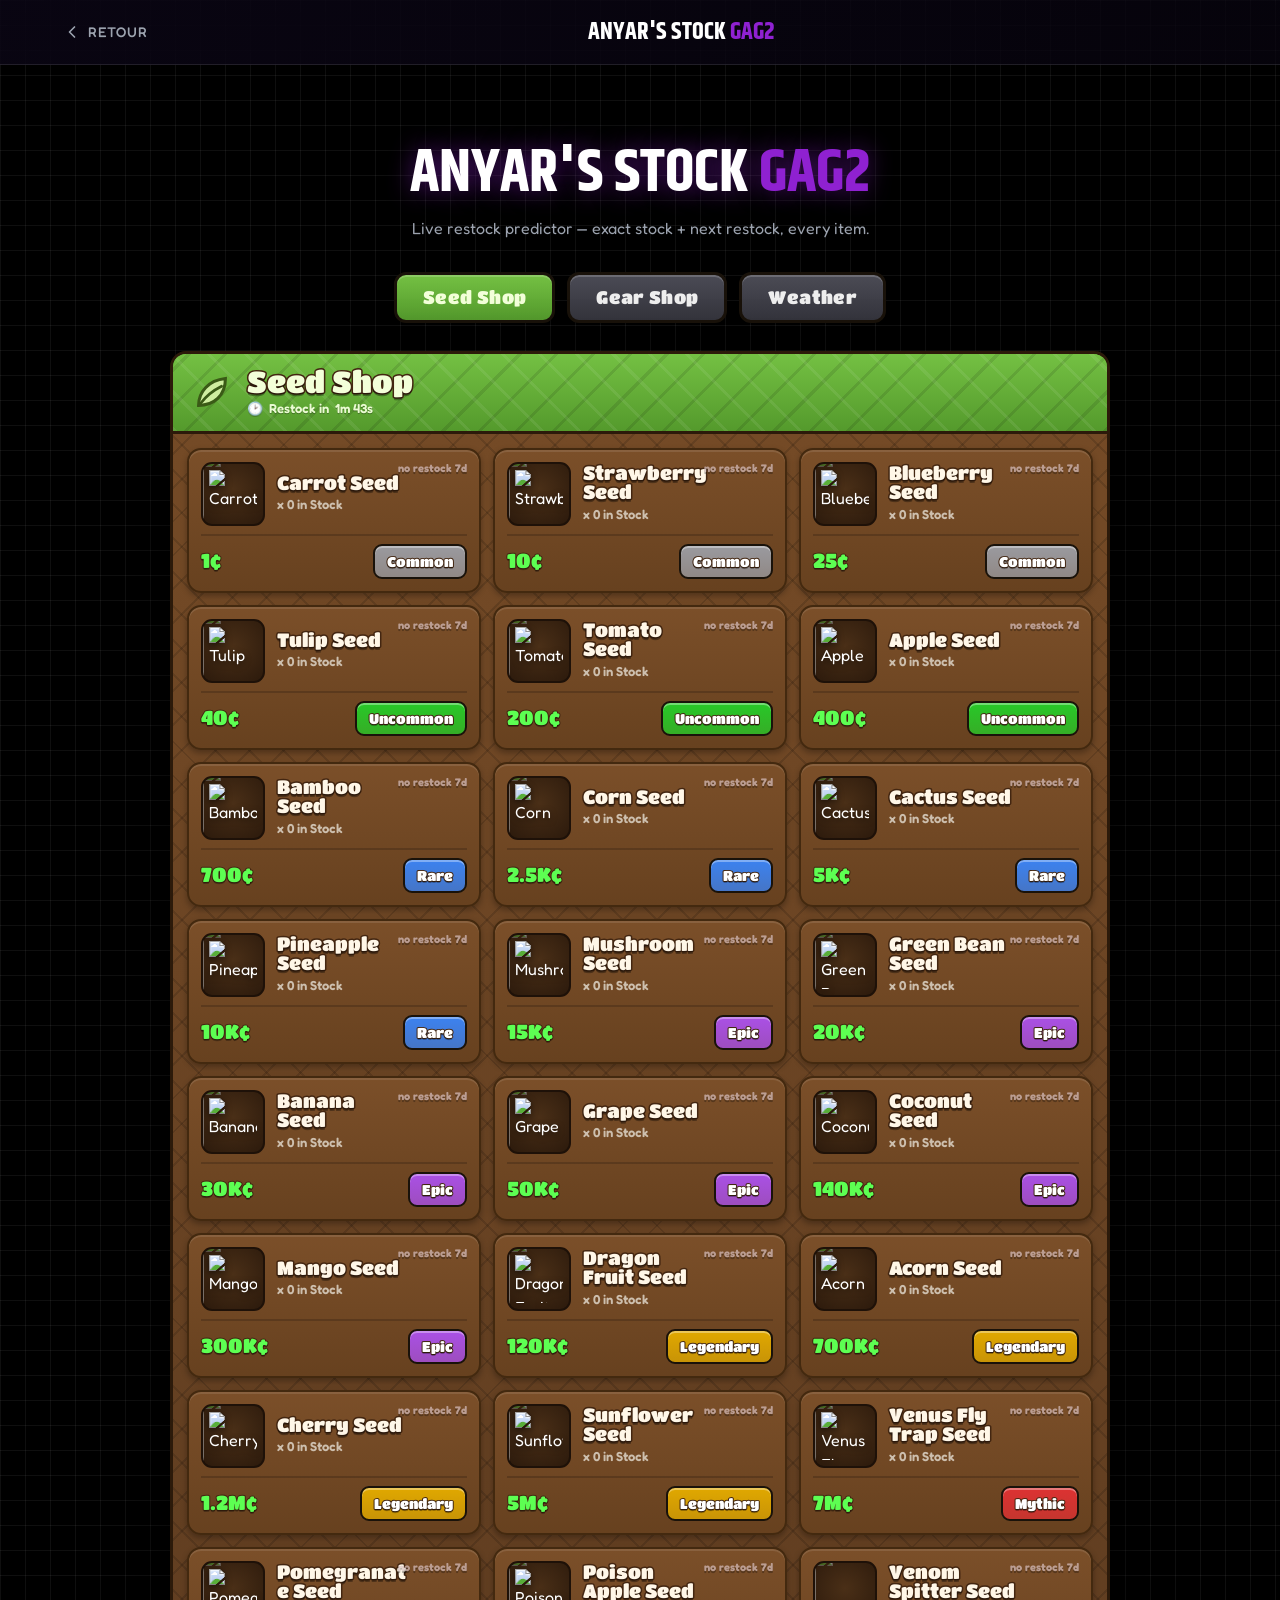
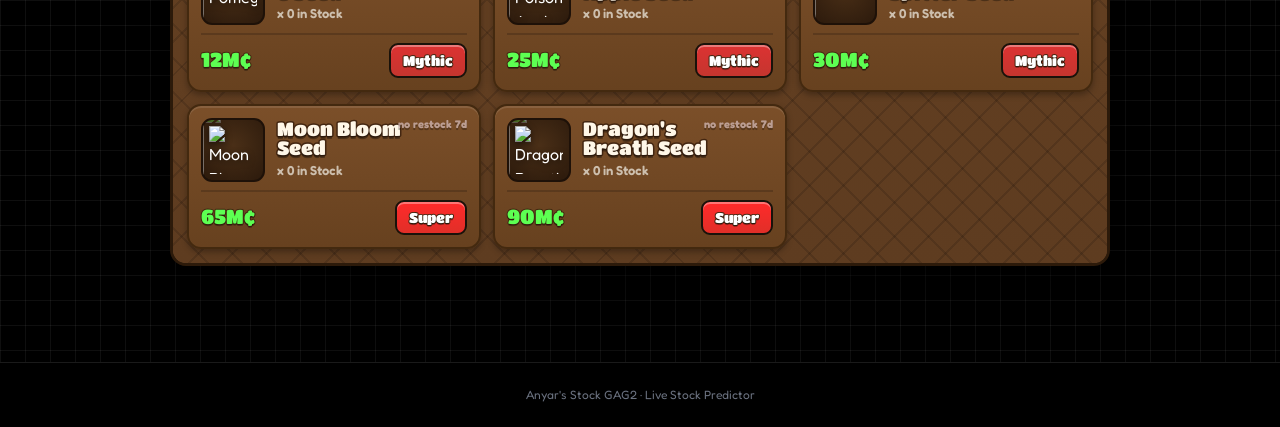
==== commit e67a379c: "Update a.html" ====
--- a/a.html
+++ b/a.html
@@ -466,233 +466,225 @@
             <p>Anyar's Stock GAG2 &middot; Live Stock Predictor</p>
         </footer>
         <script>
-let DATA = {
-                "seedAnchor": 1781909100,
+            let DATA = {
+                "seedAnchor": 1782138300,
                 "seeds": [{
                     "price": 1,
-                    "q": [3, 4, 3, 4, 4, 3, 4, 3, 3, 4, 3, 4, 3, 3, 3, 4, 3, 3, 3, 3, 3, 3, 4, 3, 3, 4, 4, 3, 4, 3, 4, 3, 4, 3, 3, 4, 3, 4, 3, 4, 4, 3, 3, 3, 3, 4, 3, 3, 3, 4, 4, 4, 4, 3, 3, 3, 4, 3, 3, 3, 3, 4, 3, 3, 3, 3, 4, 3, 3, 3, 4, 3, 3, 3, 3, 3, 4, 4, 3, 3, 4, 3, 4, 3, 3, 3, 4, 3, 4, 3, 3, 4, 4, 4, 4, 4, 3, 3, 4, 3, 3, 3, 4, 4, 3, 3, 3, 4, 4, 4, 3, 4, 3, 4, 4, 3, 3, 4, 4, 3, 4, 4, 4, 3, 4, 3, 4, 3, 3, 4, 3, 4, 3, 4, 3, 4, 4, 4, 3, 4, 4, 4, 3, 3, 4, 4, 3, 4, 3, 4, 4, 3, 3, 3, 4, 4, 3, 4, 3, 3, 4, 4, 4, 4, 4, 3, 3, 3, 4, 4, 4, 3, 4, 3, 3, 4, 3, 3, 3, 4, 4, 4, 3, 4, 3, 4, 3, 4, 4, 4, 4, 4, 3, 3, 4, 3, 4, 4, 4, 4, 3, 4, 3, 4, 3, 3, 4, 3, 4, 3, 3, 4, 4, 3, 4, 3, 4, 3, 4, 4, 4, 3, 4, 4, 3, 3, 4, 4, 4, 3, 3, 3, 3, 4, 3, 4, 3, 3, 3, 3, 3, 3, 3, 4, 3, 4, 4, 3, 3, 4, 3, 4, 3, 4, 4, 4, 3, 4, 3, 3, 4, 4, 3, 4, 4, 4, 4, 4, 3, 3, 3, 3, 3, 3, 3, 4, 3, 4, 3, 4, 3, 3, 4, 4, 3, 3, 4, 3, 3, 3, 4, 3, 4, 3, 4, 4, 4, 4, 3, 3, 3, 4, 3, 3, 3, 3, 3, 4, 3, 4, 4, 3, 3, 3, 4, 4, 4, 3, 4, 4, 4, 4, 4, 4, 4, 4, 4, 3, 3, 3, 3, 3, 4, 3, 4, 4, 4, 4, 3, 4, 4, 3, 4, 3, 4, 4, 4, 3, 4, 3, 3, 4, 3, 3, 4, 3, 4, 4, 3, 3, 3, 3, 4, 4, 4, 4, 4, 3, 3, 4, 3, 3, 3, 4, 3, 3, 4, 4, 3, 4, 4, 3, 4, 3, 4, 3, 3, 4, 3, 3, 3, 3, 4, 4, 3, 3, 4, 3, 3, 3, 4, 3, 4, 3, 4, 3, 4, 4, 4, 4, 4, 3, 4, 3, 3, 3, 4, 4, 4, 3, 3, 3, 3, 3, 3, 3, 4, 4, 4, 4, 3, 3, 4, 4, 4, 3, 4, 3, 3, 3, 4, 3, 3, 4, 4, 3, 4, 4, 3, 4, 3, 4, 4, 3, 3, 4, 4, 4, 4, 4, 3, 3, 3, 3, 4, 3, 4, 3, 3, 3, 4, 4, 3, 4, 4, 4, 4, 4, 3, 4, 3, 4, 4, 3, 4, 3, 4, 4, 4, 4, 3, 4, 4, 4, 3, 4, 4, 3, 3, 4, 4, 4, 3, 4, 4, 4, 3, 3, 3, 3, 4, 4, 4, 4, 4, 4, 3, 3, 3, 4, 3, 3, 4, 4, 3, 4, 3, 3, 4, 3, 4, 3, 3, 4, 3, 3, 3, 3, 3, 4, 4, 4, 4, 3, 4, 4, 3, 3, 3, 4, 4, 4, 4, 4, 3, 3, 3, 4, 4, 4, 4, 4, 4, 4, 3, 4, 3, 4, 3, 3, 3, 4, 3, 4, 4, 4, 3, 3, 4, 3, 3, 4, 4, 4, 3, 4, 4, 3, 4, 4, 3, 4, 4, 3, 3, 4, 4, 4, 3, 3, 4, 3, 3, 4, 3, 3, 3, 4, 4, 3, 3, 3, 3, 4, 4, 4, 3, 4, 4, 3, 4, 3, 3, 4, 3, 3, 3, 3, 4, 3, 4, 4, 4, 4, 3, 4, 4, 4, 3, 3, 3, 3, 4, 3, 3, 4, 3, 3, 3, 4, 4, 4, 3, 4, 4, 3, 3, 4, 4, 3, 4, 3, 4, 4, 3, 4, 4, 4, 3, 4, 4, 4, 3, 3, 4, 3, 4, 3, 4, 4, 3, 4, 3, 3, 3, 4, 3, 3, 3, 4, 4, 3, 3, 4, 3, 3, 3, 3, 3, 4, 3, 4, 4, 3, 4, 4, 4, 3, 3, 4, 4, 3, 3, 4, 4, 4, 3, 3, 4, 4, 4, 4, 3, 4, 3, 4, 3, 4, 3, 3, 3, 4, 4, 3, 3, 4, 4, 3, 3, 4, 4, 3, 3, 4, 4, 3, 4, 4, 4, 4, 3, 3, 3, 3, 4, 3, 3, 4, 4, 3, 3, 3, 3, 3, 4, 3, 3, 3, 3, 4, 4, 4, 4, 4, 4, 4, 3, 4, 3, 3, 3, 4, 3, 3, 3, 4, 4, 4, 3, 4, 3, 3, 4, 4, 3, 3, 3, 4, 4, 4, 4, 3, 4, 3, 4, 3, 4, 4, 4, 4, 4, 4, 3, 3, 4, 4, 4, 4, 4, 3, 4, 3, 4, 3, 4, 4, 4, 3, 4, 4, 4, 4, 3, 4, 3, 3, 4, 3, 4, 4, 4, 3, 3, 3, 3, 3, 4, 3, 3, 3, 3, 4, 4, 4, 4, 4, 4, 4, 4, 3, 3, 4, 4, 4, 4, 4, 4, 3, 3, 4, 3, 4, 3, 3, 4, 3, 3, 4, 3, 3, 3, 3, 4, 3, 4, 4, 4, 4, 4, 4, 3, 3, 4, 3, 3, 4, 3, 4, 4, 3, 4, 3, 3, 3, 4, 4, 3, 3, 3, 3, 4, 4, 3, 3, 4, 3, 3, 3, 3, 3, 3, 3, 3, 4, 3, 3, 4, 4, 3, 4, 4, 4, 3, 3, 3, 3, 3, 3, 3, 4, 3, 4, 4, 3, 4, 3, 4, 4, 3, 4, 4, 4, 4, 3, 3, 3, 4, 3, 4, 4, 4, 4, 4, 3, 4, 3, 3, 4, 3, 3, 3, 4, 4, 4, 3, 3, 3, 3, 4, 4, 3, 4, 4, 4, 3, 4, 3, 4, 3, 3, 4, 3, 3, 3, 3, 4, 3, 4, 3, 4, 3, 4, 3, 3, 3, 3, 3, 4, 4, 4, 4, 3, 4, 4, 3, 4, 4, 3, 3, 4, 4, 4, 3, 4, 3, 4, 4, 4, 4, 3, 3, 3, 3, 3, 4, 4, 4, 4, 4, 4, 3, 4, 3, 4, 3, 4, 3, 4, 4, 3, 3, 3, 3, 3, 4, 3, 3, 3, 4, 3, 3, 4, 3, 4, 3, 3, 4, 3, 3, 4, 3, 4, 4, 3, 4, 3, 3, 4, 3, 3, 4, 3, 3, 4, 4, 3, 4, 3, 3, 3, 3, 4, 3, 3, 4, 4, 4, 4, 3, 3, 4, 4, 3, 4, 3, 3, 3, 4, 3, 4, 3, 4, 4, 4, 4, 4, 3, 3, 4, 3, 3, 3, 3, 4, 4, 4, 3, 3, 3, 4, 3, 3, 3, 3, 3, 4, 3, 3, 4, 3, 3, 3, 4, 4, 4, 3, 3, 4, 4, 3, 3, 4, 4, 4, 3, 3, 3, 3, 4, 3, 3, 3, 3, 4, 3, 3, 4, 3, 4, 4, 4, 3, 3, 4, 3, 3, 4, 4, 3, 4, 4, 4, 3, 4, 3, 4, 4, 3, 4, 3, 4, 3, 3, 4, 3, 3, 3, 4, 4, 4, 4, 3, 4, 3, 4, 3, 3, 4, 3, 4, 4, 4, 4, 3, 4, 3, 4, 3, 3, 3, 3, 4, 3, 4, 4, 3, 3, 3, 4, 3, 3, 4, 4, 3, 4, 4, 3, 4, 3, 3, 3, 4, 3, 3, 4, 3, 4, 3, 3, 3, 3, 4, 3, 4, 4, 4, 3, 4, 4, 4, 4, 4, 3, 3, 4, 4, 3, 3, 4, 3, 4, 4, 3, 3, 3, 4, 3, 3, 3, 4, 3, 3, 3, 3, 4, 3, 3, 3, 3, 3, 4, 4, 4, 4, 3, 4, 4, 4, 4, 4, 3, 3, 4, 4, 3, 4, 3, 4, 4, 3, 3, 3, 4, 3, 3, 3, 3, 4, 4, 4, 4, 4, 4, 4, 4, 3, 4, 4, 3, 3, 4, 3, 4, 3, 4, 4, 3, 4, 4, 3, 4, 3, 4, 4, 3, 3, 4, 4, 3, 4, 3, 3, 3, 3, 4, 4, 3, 4, 4, 4, 3, 4, 4, 3, 4, 3, 3, 4, 4, 4, 3, 4, 4, 3, 3, 4, 3, 4, 4, 3, 3, 3, 3, 4, 3, 4, 3, 3, 3, 4, 3, 3, 3, 3, 3, 4, 3, 3, 4, 3, 3, 3, 3, 4, 4, 3, 3, 4, 3, 3, 4, 4, 3, 3, 3, 4, 4, 3, 3, 3, 3, 3, 3, 3, 3, 3, 4, 3, 4, 3, 3, 4, 4, 4, 3, 3, 3, 4, 3, 3, 3, 4, 3, 3, 4, 3, 3, 4, 4, 4, 3, 3, 4, 3, 3, 4, 4, 4, 3, 4, 4, 3, 4, 3, 3, 4, 3, 3, 4, 4, 4, 3, 4, 3, 4, 4, 4, 4, 3, 4, 4, 4, 4, 4, 3, 4, 3, 4, 3, 3, 3, 4, 4, 4, 3, 3, 3, 4, 3, 4, 3, 3, 4, 4, 3, 3, 3, 3, 3, 3, 3, 4, 4, 4, 3, 4, 4, 4, 3, 3, 3, 4, 3, 4, 3, 3, 3, 3, 4, 3, 3, 3, 4, 3, 3, 3, 3, 4, 4, 3, 3, 3, 3, 3, 3, 3, 4, 4, 4, 4, 3, 4, 3, 3, 4, 4, 4, 3, 4, 4, 3, 4, 3, 3, 3, 3, 3, 3, 4, 4, 3, 4, 4, 3, 3, 4, 3, 3, 3, 4, 4, 4, 4, 4, 3, 4, 4, 4, 4, 4, 3, 4, 3, 3, 4, 3, 3, 3, 4, 4, 3, 4, 4, 3, 4, 3, 4, 4, 3, 4, 4, 4, 4, 3, 3, 3, 3, 3, 3, 4, 3, 3, 3, 3, 4, 3, 4, 3, 3, 4, 3, 4, 4, 4, 4, 4, 3, 4, 3, 3, 3, 4, 3, 3, 4, 3, 3, 3, 4, 3, 3, 3, 3, 3, 4, 4, 4, 3, 3, 3, 4, 3, 3, 4, 3, 3, 3, 4, 3, 4, 3, 3, 3, 4, 3, 3, 4, 3, 3, 4, 3, 3, 3, 4, 3, 3, 4, 4, 3, 3, 3, 4, 3, 3, 4, 3, 4, 4, 3, 4, 4, 3, 4, 4, 4, 4, 3, 3, 4, 3, 3, 3, 4, 4, 3, 3, 4, 3, 4, 4, 4, 4, 3, 3, 3, 4, 3, 3, 3, 4, 4, 3, 3, 3, 3, 3, 3, 4, 4, 3, 4, 3, 4, 3, 4, 3, 4, 4, 4, 3, 4, 3, 3, 3, 3, 4, 3, 3, 3, 4, 3, 4, 3, 4, 3, 4, 4, 3, 4, 4, 3, 4, 4, 3, 3, 4, 4, 3, 3, 3, 3, 4, 3, 4, 4, 3, 4, 4, 3, 4, 4, 4, 3, 3, 3, 4, 4, 3, 3, 3, 3, 3, 4, 4, 3, 4, 3, 4, 3, 3, 3, 3, 4, 4, 4, 3, 4, 4, 4, 3, 3, 3, 4, 4, 4, 3, 4, 4, 3, 3, 3, 3, 3, 3, 3, 3, 4, 4, 4, 3, 3, 3, 3, 4, 4, 3, 3, 3, 3, 4, 3, 3, 4, 3, 3, 3, 4, 4, 3, 4, 3, 4, 3, 4, 3, 4, 3, 3, 4, 4, 3, 3, 4, 4, 4, 4, 3, 3, 3, 4, 4, 3, 4, 4, 3, 3, 4, 4, 3, 4, 3, 3, 3, 4, 3, 4, 3, 4, 3, 4, 3, 4, 4, 3, 3, 4, 3, 4, 4, 3, 3, 3, 4, 4, 3, 3, 4, 3, 4, 4, 4, 4, 4, 4, 4, 4, 3, 3, 3, 4, 4, 3, 3, 4, 3, 4, 4, 4, 4, 4, 4, 4, 3, 3, 4, 4, 4, 4, 4, 4, 4, 3, 4, 3, 3, 4, 3, 3, 3, 4, 4, 4, 4, 4, 3, 3, 4, 3, 3, 4, 4, 4, 4, 3, 3, 4, 3, 4, 3, 4, 3, 3, 3, 3, 3, 4, 4, 3, 4, 3, 4, 3, 4, 4, 4, 4, 3, 3, 3, 3, 4, 3, 3, 4, 3, 4, 4, 4, 4, 3, 3, 3, 3, 4, 4, 3],
+                    "q": [4, 3, 3, 3, 3, 4, 4, 4, 4, 4, 4, 4, 3, 4, 3, 3, 3, 4, 3, 3, 3, 4, 4, 4, 3, 4, 3, 3, 4, 4, 3, 3, 3, 4, 4, 4, 4, 3, 4, 3, 4, 3, 4, 4, 4, 4, 4, 4, 3, 3, 4, 4, 4, 4, 4, 3, 4, 3, 4, 3, 4, 4, 4, 3, 4, 4, 4, 4, 3, 4, 3, 3, 4, 3, 4, 4, 4, 3, 3, 3, 3, 3, 4, 3, 3, 3, 3, 4, 4, 4, 4, 4, 4, 4, 4, 3, 3, 4, 4, 4, 4, 4, 4, 3, 3, 4, 3, 4, 3, 3, 4, 3, 3, 4, 3, 3, 3, 3, 4, 3, 4, 4, 4, 4, 4, 4, 3, 3, 4, 3, 3, 4, 3, 4, 4, 3, 4, 3, 3, 3, 4, 4, 3, 3, 3, 3, 4, 4, 3, 3, 4, 3, 3, 3, 3, 3, 3, 3, 3, 4, 3, 3, 4, 4, 3, 4, 4, 4, 3, 3, 3, 3, 3, 3, 3, 4, 3, 4, 4, 3, 4, 3, 4, 4, 3, 4, 4, 4, 4, 3, 3, 3, 4, 3, 4, 4, 4, 4, 4, 3, 4, 3, 3, 4, 3, 3, 3, 4, 4, 4, 3, 3, 3, 3, 4, 4, 3, 4, 4, 4, 3, 4, 3, 4, 3, 3, 4, 3, 3, 3, 3, 4, 3, 4, 3, 4, 3, 4, 3, 3, 3, 3, 3, 4, 4, 4, 4, 3, 4, 4, 3, 4, 4, 3, 3, 4, 4, 4, 3, 4, 3, 4, 4, 4, 4, 3, 3, 3, 3, 3, 4, 4, 4, 4, 4, 4, 3, 4, 3, 4, 3, 4, 3, 4, 4, 3, 3, 3, 3, 3, 4, 3, 3, 3, 4, 3, 3, 4, 3, 4, 3, 3, 4, 3, 3, 4, 3, 4, 4, 3, 4, 3, 3, 4, 3, 3, 4, 3, 3, 4, 4, 3, 4, 3, 3, 3, 3, 4, 3, 3, 4, 4, 4, 4, 3, 3, 4, 4, 3, 4, 3, 3, 3, 4, 3, 4, 3, 4, 4, 4, 4, 4, 3, 3, 4, 3, 3, 3, 3, 4, 4, 4, 3, 3, 3, 4, 3, 3, 3, 3, 3, 4, 3, 3, 4, 3, 3, 3, 4, 4, 4, 3, 3, 4, 4, 3, 3, 4, 4, 4, 3, 3, 3, 3, 4, 3, 3, 3, 3, 4, 3, 3, 4, 3, 4, 4, 4, 3, 3, 4, 3, 3, 4, 4, 3, 4, 4, 4, 3, 4, 3, 4, 4, 3, 4, 3, 4, 3, 3, 4, 3, 3, 3, 4, 4, 4, 4, 3, 4, 3, 4, 3, 3, 4, 3, 4, 4, 4, 4, 3, 4, 3, 4, 3, 3, 3, 3, 4, 3, 4, 4, 3, 3, 3, 4, 3, 3, 4, 4, 3, 4, 4, 3, 4, 3, 3, 3, 4, 3, 3, 4, 3, 4, 3, 3, 3, 3, 4, 3, 4, 4, 4, 3, 4, 4, 4, 4, 4, 3, 3, 4, 4, 3, 3, 4, 3, 4, 4, 3, 3, 3, 4, 3, 3, 3, 4, 3, 3, 3, 3, 4, 3, 3, 3, 3, 3, 4, 4, 4, 4, 3, 4, 4, 4, 4, 4, 3, 3, 4, 4, 3, 4, 3, 4, 4, 3, 3, 3, 4, 3, 3, 3, 3, 4, 4, 4, 4, 4, 4, 4, 4, 3, 4, 4, 3, 3, 4, 3, 4, 3, 4, 4, 3, 4, 4, 3, 4, 3, 4, 4, 3, 3, 4, 4, 3, 4, 3, 3, 3, 3, 4, 4, 3, 4, 4, 4, 3, 4, 4, 3, 4, 3, 3, 4, 4, 4, 3, 4, 4, 3, 3, 4, 3, 4, 4, 3, 3, 3, 3, 4, 3, 4, 3, 3, 3, 4, 3, 3, 3, 3, 3, 4, 3, 3, 4, 3, 3, 3, 3, 4, 4, 3, 3, 4, 3, 3, 4, 4, 3, 3, 3, 4, 4, 3, 3, 3, 3, 3, 3, 3, 3, 3, 4, 3, 4, 3, 3, 4, 4, 4, 3, 3, 3, 4, 3, 3, 3, 4, 3, 3, 4, 3, 3, 4, 4, 4, 3, 3, 4, 3, 3, 4, 4, 4, 3, 4, 4, 3, 4, 3, 3, 4, 3, 3, 4, 4, 4, 3, 4, 3, 4, 4, 4, 4, 3, 4, 4, 4, 4, 4, 3, 4, 3, 4, 3, 3, 3, 4, 4, 4, 3, 3, 3, 4, 3, 4, 3, 3, 4, 4, 3, 3, 3, 3, 3, 3, 3, 4, 4, 4, 3, 4, 4, 4, 3, 3, 3, 4, 3, 4, 3, 3, 3, 3, 4, 3, 3, 3, 4, 3, 3, 3, 3, 4, 4, 3, 3, 3, 3, 3, 3, 3, 4, 4, 4, 4, 3, 4, 3, 3, 4, 4, 4, 3, 4, 4, 3, 4, 3, 3, 3, 3, 3, 3, 4, 4, 3, 4, 4, 3, 3, 4, 3, 3, 3, 4, 4, 4, 4, 4, 3, 4, 4, 4, 4, 4, 3, 4, 3, 3, 4, 3, 3, 3, 4, 4, 3, 4, 4, 3, 4, 3, 4, 4, 3, 4, 4, 4, 4, 3, 3, 3, 3, 3, 3, 4, 3, 3, 3, 3, 4, 3, 4, 3, 3, 4, 3, 4, 4, 4, 4, 4, 3, 4, 3, 3, 3, 4, 3, 3, 4, 3, 3, 3, 4, 3, 3, 3, 3, 3, 4, 4, 4, 3, 3, 3, 4, 3, 3, 4, 3, 3, 3, 4, 3, 4, 3, 3, 3, 4, 3, 3, 4, 3, 3, 4, 3, 3, 3, 4, 3, 3, 4, 4, 3, 3, 3, 4, 3, 3, 4, 3, 4, 4, 3, 4, 4, 3, 4, 4, 4, 4, 3, 3, 4, 3, 3, 3, 4, 4, 3, 3, 4, 3, 4, 4, 4, 4, 3, 3, 3, 4, 3, 3, 3, 4, 4, 3, 3, 3, 3, 3, 3, 4, 4, 3, 4, 3, 4, 3, 4, 3, 4, 4, 4, 3, 4, 3, 3, 3, 3, 4, 3, 3, 3, 4, 3, 4, 3, 4, 3, 4, 4, 3, 4, 4, 3, 4, 4, 3, 3, 4, 4, 3, 3, 3, 3, 4, 3, 4, 4, 3, 4, 4, 3, 4, 4, 4, 3, 3, 3, 4, 4, 3, 3, 3, 3, 3, 4, 4, 3, 4, 3, 4, 3, 3, 3, 3, 4, 4, 4, 3, 4, 4, 4, 3, 3, 3, 4, 4, 4, 3, 4, 4, 3, 3, 3, 3, 3, 3, 3, 3, 4, 4, 4, 3, 3, 3, 3, 4, 4, 3, 3, 3, 3, 4, 3, 3, 4, 3, 3, 3, 4, 4, 3, 4, 3, 4, 3, 4, 3, 4, 3, 3, 4, 4, 3, 3, 4, 4, 4, 4, 3, 3, 3, 4, 4, 3, 4, 4, 3, 3, 4, 4, 3, 4, 3, 3, 3, 4, 3, 4, 3, 4, 3, 4, 3, 4, 4, 3, 3, 4, 3, 4, 4, 3, 3, 3, 4, 4, 3, 3, 4, 3, 4, 4, 4, 4, 4, 4, 4, 4, 3, 3, 3, 4, 4, 3, 3, 4, 3, 4, 4, 4, 4, 4, 4, 4, 3, 3, 4, 4, 4, 4, 4, 4, 4, 3, 4, 3, 3, 4, 3, 3, 3, 4, 4, 4, 4, 4, 3, 3, 4, 3, 3, 4, 4, 4, 4, 3, 3, 4, 3, 4, 3, 4, 3, 3, 3, 3, 3, 4, 4, 3, 4, 3, 4, 3, 4, 4, 4, 4, 3, 3, 3, 3, 4, 3, 3, 4, 3, 4, 4, 4, 4, 3, 3, 3, 3, 4, 4, 3, 3, 3, 4, 4, 3, 3, 3, 3, 3, 3, 4, 3, 3, 3, 3, 4, 4, 3, 3, 4, 4, 3, 4, 4, 3, 4, 4, 4, 4, 4, 4, 3, 4, 3, 3, 3, 4, 4, 4, 3, 4, 3, 4, 4, 3, 4, 4, 3, 3, 3, 4, 3, 3, 4, 3, 3, 4, 4, 3, 3, 4, 4, 3, 3, 4, 4, 4, 3, 3, 4, 4, 4, 3, 4, 4, 3, 4, 4, 4, 4, 3, 4, 3, 3, 3, 4, 3, 4, 3, 4, 3, 4, 3, 3, 4, 3, 3, 4, 4, 3, 4, 3, 4, 4, 3, 4, 3, 3, 3, 3, 4, 4, 3, 4, 3, 3, 3, 3, 3, 4, 4, 4, 4, 3, 3, 4, 4, 4, 3, 4, 3, 3, 4, 3, 4, 3, 3, 3, 4, 3, 4, 3, 3, 3, 3, 4, 3, 3, 4, 4, 4, 3, 3, 3, 4, 4, 3, 4, 3, 4, 4, 4, 3, 3, 3, 3, 4, 4, 4, 3, 4, 3, 3, 4, 3, 3, 3, 3, 4, 4, 4, 4, 4, 3, 4, 3, 4, 3, 4, 3, 3, 4, 4, 4, 3, 4, 3, 4, 4, 4, 4, 3, 3, 4, 3, 4, 4, 4, 3, 3, 3, 4, 3, 4, 3, 3, 4, 3, 4, 4, 3, 3, 4, 4, 3, 3, 4, 3, 3, 3, 4, 4, 3, 4, 4, 4, 4, 4, 3, 4, 4, 3, 4, 4, 3, 3, 4, 4, 3, 3, 4, 4, 3, 4, 3, 4, 3, 4, 3, 4, 3, 3, 3, 4, 4, 3, 3, 3, 3, 3, 4, 3, 3, 3, 3, 3, 4, 4, 3, 3, 4, 3, 3, 4, 3, 4, 3, 3, 4, 4, 4, 3, 4, 3, 3, 3, 3, 3, 3, 4, 3, 3, 4, 4, 4, 4, 3, 3, 3, 3, 3, 4, 4, 3, 4, 4, 4, 3, 3, 3, 4, 3, 3, 3, 4, 4, 4, 3, 3, 3, 4, 4, 3, 4, 4, 3, 4, 3, 3, 4, 4, 4, 3, 4, 4, 4, 4, 3, 4, 4, 4, 4, 4, 4, 4, 3, 4, 3, 3, 4, 4, 3, 4, 3, 4, 3, 3, 4, 3, 3, 3, 3, 3, 4, 3, 4, 3, 3, 3, 3, 4, 3, 3, 3, 3, 3, 3, 3, 4, 3, 3, 3, 3, 4, 3, 3, 3, 4, 4, 3, 3, 4, 3, 3, 3, 3, 3, 3, 4, 3, 3, 3, 3, 3, 4, 4, 4, 3, 4, 4, 4, 3, 3, 3, 3, 3, 4, 4, 3, 4, 3, 3, 3, 3, 4, 4, 4, 4, 3, 4, 3, 3, 4, 3, 3, 3, 3, 3, 3, 4, 4, 4, 4, 3, 3, 3, 4, 3, 4, 4, 3, 4, 4, 3, 4, 3, 3, 4, 4, 4, 3, 3, 4, 4, 3, 4, 4, 4, 3, 3, 3, 4, 3, 4, 4, 3, 4, 4, 4, 3, 3, 4, 4, 4, 3, 4, 4, 4, 4, 4, 4, 3, 4, 4, 3, 3, 3, 4, 3, 4, 4, 4, 3, 3, 4, 3, 3, 3, 3, 3, 4, 3, 4, 3, 4, 3, 3, 4, 3, 3, 3, 4, 4, 3, 3, 3, 3, 4, 4, 3, 4, 3, 4, 3, 3, 4, 3, 4, 3, 3, 4, 4, 3, 3, 4, 3, 3, 4, 4, 3, 3, 4, 4, 3, 3, 4, 4, 4, 4, 3, 4, 4, 3, 3, 3, 3, 3, 4, 4, 3, 3, 3, 3, 4, 3, 3, 4, 4, 3, 4, 3, 4, 3, 4, 4, 3, 3, 3, 4, 4, 3, 3, 3, 4, 3, 3, 4, 4, 4, 4, 3, 4, 3, 4, 3, 4, 4, 4, 3, 4, 4, 3, 3, 3, 3, 4, 4, 4, 3, 4, 4, 4, 3, 4, 3, 4, 4, 3, 4, 3, 4, 3, 4, 4, 4, 3, 4, 3, 4, 4, 3, 3, 3, 3, 4, 4, 3, 4, 4, 3, 3, 4, 4, 3, 3, 3, 3, 3, 4, 3, 3, 3, 3, 4, 3, 3, 4, 3, 3, 3, 3, 3, 4, 3, 4, 3, 4, 4, 3, 3, 3, 3, 3, 4, 4, 4, 4, 3, 4, 4, 3, 4, 3, 3, 4, 4, 3, 3, 3, 3, 4, 4, 4, 3, 3, 4, 3, 3, 4, 4, 4, 4, 4, 4, 3, 3, 3, 4, 4, 4, 3, 3, 3, 4, 4, 3, 4, 3, 4, 3, 3, 3, 3, 3, 4, 3, 3, 3, 4, 4, 4, 4, 3, 4, 3, 4, 4, 4, 3, 3, 4, 3, 4, 4],
                     "name": "Carrot",
                     "rarity": "Common"
                 }, {
                     "price": 10,
-                    "q": [4, 5, 4, 4, 4, 4, 5, 5, 5, 4, 4, 4, 4, 5, 5, 5, 4, 4, 4, 5, 4, 5, 5, 5, 5, 4, 4, 4, 5, 5, 4, 4, 4, 4, 5, 5, 4, 4, 5, 5, 5, 5, 4, 5, 5, 5, 5, 4, 5, 5, 5, 4, 5, 5, 5, 4, 4, 4, 4, 5, 4, 4, 4, 5, 5, 5, 5, 5, 5, 5, 5, 5, 4, 4, 4, 4, 4, 4, 5, 4, 4, 5, 5, 4, 4, 4, 4, 4, 4, 4, 4, 5, 5, 5, 5, 5, 5, 4, 5, 4, 5, 5, 5, 4, 4, 5, 4, 4, 4, 5, 5, 5, 4, 4, 4, 4, 4, 4, 4, 5, 5, 5, 5, 4, 5, 4, 5, 4, 5, 4, 5, 5, 4, 5, 4, 5, 4, 5, 4, 4, 4, 5, 5, 4, 4, 4, 4, 4, 5, 4, 5, 4, 4, 5, 4, 4, 5, 5, 5, 4, 5, 4, 4, 5, 5, 5, 4, 5, 5, 4, 4, 4, 4, 4, 5, 5, 5, 5, 4, 4, 4, 4, 4, 4, 5, 5, 4, 5, 4, 4, 4, 5, 4, 4, 5, 5, 5, 4, 5, 4, 5, 4, 5, 4, 5, 4, 4, 4, 4, 4, 5, 4, 4, 5, 5, 4, 4, 5, 4, 4, 4, 4, 5, 4, 5, 5, 5, 4, 4, 4, 4, 5, 4, 5, 4, 5, 4, 4, 5, 5, 4, 5, 4, 4, 5, 5, 5, 5, 5, 4, 4, 4, 4, 4, 4, 4, 5, 4, 4, 4, 4, 5, 5, 4, 4, 4, 5, 5, 4, 5, 5, 4, 4, 4, 4, 5, 5, 5, 4, 4, 5, 5, 5, 5, 5, 5, 4, 5, 5, 4, 5, 4, 5, 4, 4, 5, 4, 4, 5, 5, 5, 5, 4, 5, 5, 5, 4, 5, 4, 5, 5, 4, 4, 5, 5, 5, 4, 5, 4, 4, 4, 4, 4, 5, 4, 4, 4, 5, 4, 4, 4, 5, 4, 5, 5, 4, 5, 5, 4, 5, 4, 4, 5, 4, 4, 4, 4, 4, 5, 4, 5, 5, 5, 4, 4, 5, 5, 4, 4, 5, 5, 5, 4, 4, 5, 5, 4, 4, 4, 4, 5, 5, 5, 5, 5, 4, 4, 4, 4, 5, 5, 4, 5, 4, 5, 5, 4, 5, 4, 4, 5, 4, 5, 4, 5, 4, 4, 5, 5, 4, 4, 5, 4, 4, 4, 4, 5, 4, 5, 4, 5, 4, 4, 4, 4, 5, 4, 4, 5, 4, 5, 5, 5, 5, 5, 4, 5, 4, 4, 5, 5, 5, 4, 4, 4, 4, 4, 5, 5, 5, 4, 5, 4, 5, 5, 5, 4, 4, 4, 5, 4, 5, 4, 4, 4, 4, 4, 5, 4, 5, 4, 5, 5, 5, 5, 4, 5, 4, 5, 4, 4, 4, 5, 4, 4, 5, 5, 4, 5, 4, 5, 5, 5, 4, 4, 4, 4, 5, 4, 5, 5, 4, 4, 4, 5, 5, 4, 5, 5, 5, 5, 5, 4, 4, 5, 5, 4, 5, 5, 5, 4, 5, 5, 5, 4, 5, 4, 4, 5, 5, 5, 4, 5, 4, 5, 4, 4, 4, 4, 5, 4, 5, 4, 5, 5, 5, 4, 5, 4, 4, 4, 5, 5, 4, 4, 5, 5, 4, 4, 4, 5, 4, 4, 5, 5, 5, 5, 4, 4, 5, 4, 5, 4, 5, 5, 5, 4, 4, 5, 5, 5, 5, 4, 4, 4, 5, 4, 4, 4, 5, 4, 5, 5, 4, 4, 5, 5, 5, 5, 5, 4, 4, 5, 4, 4, 4, 4, 5, 5, 5, 4, 5, 5, 4, 5, 5, 4, 4, 5, 5, 5, 4, 4, 5, 4, 4, 4, 4, 5, 4, 5, 5, 4, 4, 5, 5, 5, 4, 4, 5, 4, 5, 5, 4, 4, 5, 4, 5, 4, 4, 4, 5, 5, 4, 5, 5, 5, 5, 5, 4, 4, 4, 4, 4, 5, 4, 5, 4, 4, 5, 4, 4, 4, 4, 4, 4, 4, 4, 4, 5, 4, 4, 4, 4, 5, 5, 5, 4, 4, 4, 5, 4, 5, 5, 4, 5, 4, 4, 5, 5, 4, 5, 5, 5, 4, 4, 4, 5, 4, 5, 4, 5, 5, 5, 4, 4, 4, 4, 4, 5, 4, 4, 4, 5, 4, 4, 5, 4, 4, 5, 5, 4, 5, 5, 5, 4, 5, 5, 5, 5, 5, 5, 4, 5, 5, 4, 5, 4, 4, 5, 4, 5, 5, 5, 5, 4, 5, 5, 5, 5, 5, 5, 4, 4, 4, 5, 4, 5, 4, 5, 4, 4, 4, 5, 4, 4, 5, 4, 5, 5, 5, 4, 4, 4, 5, 5, 5, 5, 5, 5, 5, 5, 4, 4, 5, 5, 5, 4, 5, 5, 5, 4, 4, 5, 4, 5, 5, 4, 5, 5, 4, 5, 5, 5, 4, 4, 5, 5, 4, 4, 5, 4, 4, 5, 5, 5, 4, 4, 5, 4, 4, 5, 5, 4, 5, 5, 4, 4, 4, 4, 4, 5, 5, 5, 5, 4, 4, 4, 5, 4, 5, 5, 4, 5, 4, 4, 5, 5, 4, 5, 5, 5, 5, 4, 5, 4, 5, 4, 4, 5, 5, 5, 4, 5, 5, 4, 4, 4, 5, 5, 4, 4, 4, 4, 5, 5, 4, 5, 5, 4, 4, 5, 5, 4, 5, 5, 5, 4, 5, 5, 4, 4, 4, 4, 5, 4, 4, 4, 4, 5, 5, 4, 4, 4, 5, 5, 4, 5, 5, 5, 4, 4, 5, 5, 5, 5, 4, 4, 5, 5, 5, 5, 5, 4, 4, 4, 5, 5, 4, 4, 5, 4, 5, 4, 5, 4, 5, 4, 4, 5, 5, 5, 4, 4, 5, 5, 5, 4, 5, 4, 5, 4, 5, 5, 5, 4, 4, 4, 4, 4, 4, 5, 4, 4, 5, 5, 4, 5, 5, 5, 5, 4, 4, 5, 4, 5, 4, 5, 5, 4, 4, 5, 4, 5, 5, 5, 5, 4, 4, 5, 5, 4, 4, 5, 5, 5, 4, 5, 5, 4, 5, 4, 4, 5, 4, 4, 5, 4, 5, 5, 4, 4, 5, 5, 5, 5, 4, 5, 4, 4, 4, 5, 4, 4, 4, 4, 5, 4, 5, 5, 4, 4, 4, 4, 5, 5, 5, 5, 4, 4, 5, 4, 5, 5, 5, 4, 5, 4, 4, 5, 4, 4, 4, 5, 4, 5, 4, 4, 4, 4, 5, 4, 4, 4, 5, 4, 5, 5, 5, 5, 4, 4, 4, 4, 4, 4, 4, 5, 4, 5, 5, 5, 5, 5, 4, 5, 4, 4, 4, 5, 4, 4, 4, 5, 5, 4, 5, 4, 5, 4, 5, 5, 5, 4, 4, 5, 5, 5, 5, 5, 4, 5, 5, 5, 4, 4, 4, 5, 5, 4, 5, 4, 4, 4, 4, 5, 5, 4, 5, 5, 4, 4, 4, 5, 5, 4, 5, 5, 5, 4, 5, 5, 4, 4, 5, 4, 4, 5, 4, 5, 5, 5, 4, 5, 5, 4, 5, 5, 4, 5, 5, 5, 4, 5, 5, 4, 4, 5, 5, 4, 5, 4, 5, 5, 5, 5, 5, 5, 4, 5, 4, 5, 4, 5, 4, 4, 5, 5, 4, 5, 4, 5, 5, 5, 4, 5, 4, 4, 4, 5, 4, 5, 5, 4, 4, 5, 4, 4, 5, 4, 4, 5, 4, 4, 5, 5, 5, 5, 5, 5, 4, 4, 5, 4, 4, 4, 4, 4, 5, 5, 5, 5, 5, 4, 4, 5, 5, 5, 5, 5, 5, 4, 4, 5, 4, 4, 4, 4, 5, 4, 5, 5, 5, 5, 5, 5, 5, 5, 4, 4, 5, 4, 5, 5, 4, 5, 5, 5, 5, 4, 4, 5, 5, 4, 4, 5, 5, 5, 5, 5, 4, 5, 4, 5, 4, 4, 4, 4, 5, 5, 4, 4, 4, 4, 4, 5, 5, 5, 5, 4, 5, 4, 5, 4, 4, 4, 5, 4, 4, 4, 4, 4, 4, 4, 4, 5, 4, 4, 4, 4, 4, 5, 4, 4, 5, 4, 4, 5, 4, 5, 4, 4, 4, 4, 4, 5, 5, 4, 4, 5, 5, 4, 5, 4, 4, 4, 5, 4, 5, 5, 5, 4, 5, 4, 5, 4, 4, 4, 4, 4, 4, 5, 4, 5, 4, 5, 5, 5, 5, 4, 4, 4, 5, 5, 4, 5, 5, 4, 4, 5, 5, 5, 4, 4, 4, 5, 5, 4, 5, 5, 4, 4, 5, 5, 4, 5, 5, 5, 4, 5, 5, 4, 5, 4, 5, 5, 4, 5, 4, 4, 4, 5, 4, 5, 5, 5, 4, 5, 4, 4, 5, 4, 5, 4, 5, 4, 4, 4, 4, 4, 5, 4, 5, 5, 5, 5, 4, 4, 5, 4, 4, 5, 5, 5, 4, 4, 4, 5, 5, 4, 4, 4, 5, 4, 5, 5, 5, 5, 4, 5, 5, 4, 5, 5, 4, 4, 4, 4, 5, 5, 5, 5, 4, 4, 5, 5, 4, 4, 4, 4, 5, 5, 5, 5, 5, 5, 5, 4, 5, 4, 4, 4, 5, 4, 4, 5, 4, 5, 4, 5, 5, 5, 4, 4, 5, 5, 5, 5, 5, 5, 4, 4, 4, 4, 4, 5, 5, 4, 4, 4, 5, 5, 5, 4, 5, 5, 5, 4, 4, 4, 5, 5, 4, 5, 5, 5, 5, 4, 4, 5, 4, 5, 5, 4, 5, 4, 4, 5, 5, 5, 4, 5, 5, 4, 5, 5, 5, 5, 5, 5, 4, 5, 5, 4, 5, 4, 5, 5, 5, 4, 4, 5, 4, 4, 4, 4, 4, 4, 4, 4, 4, 5, 5, 5, 5, 4, 5, 4, 4, 5, 4, 4, 4, 5, 4, 4, 4, 5, 4, 5, 4, 4, 4, 4, 5, 5, 4, 4, 5, 4, 4, 5, 5, 4, 4, 5, 5, 5, 5, 5, 5, 4, 5, 4, 5, 4, 5, 4, 4, 4, 5, 4, 5, 5, 5, 5, 5, 4, 5, 4, 4, 4, 4, 4, 4, 4, 4, 4, 4, 4, 5, 5, 4, 4, 5, 4, 5, 4, 4, 5, 5, 5, 4, 5, 4, 5, 5, 5, 4, 4, 4, 4, 4, 5, 5, 4, 5, 4, 4, 5, 5, 4, 4, 5, 4, 5, 5, 5, 4, 5, 4, 4, 5, 5, 4, 4, 4, 5, 5, 5, 5, 4, 5, 5, 4, 4, 4, 5, 5, 5, 5, 5, 4, 4, 5, 5, 4, 4, 5, 4, 5, 5, 5, 5, 5, 5, 5, 5, 5, 5, 5, 4, 4, 4, 5, 5, 4, 4, 5, 5, 4, 4, 4, 5, 4, 4, 4, 5, 4, 4, 5, 5, 5, 4, 4, 5, 5, 5, 4, 4, 4, 4, 5, 4, 5, 4, 5, 4, 4, 5, 4, 4, 4, 4, 4, 4, 4, 5, 5, 4, 4, 4, 5, 4, 4, 5, 4, 4, 5, 5, 5, 5, 4, 4, 4, 4, 5, 4, 4, 4, 4, 4, 5, 5, 4, 5, 4, 5, 5, 4, 5, 5, 4, 4, 4, 4, 4, 5, 4, 5, 5, 5, 4, 5, 4, 5, 5, 4, 4, 4, 4, 5, 5, 5, 4, 4, 5, 5, 4, 5, 5, 5, 4, 5, 4, 4, 5, 4, 4, 4, 4, 4, 4, 4, 5, 5, 4, 4, 5, 4, 4, 5, 4, 5, 4, 4, 4, 4, 5, 5, 5, 4, 5, 5, 4, 5, 4, 5, 5, 4, 5, 4, 5, 4, 5, 5, 5, 4, 4, 5, 5, 5, 5, 4, 4, 4, 5, 5, 5, 5, 4, 4, 4, 5, 4, 4, 5, 4, 4, 5, 4, 4, 4, 5, 4, 4, 5, 5, 4, 4, 5, 4, 5, 4, 5, 4, 5, 4, 4, 5, 5, 5, 4, 4, 4, 5, 4, 4, 4, 5, 4, 5, 4, 4, 4, 4, 5, 4, 5, 5, 5, 5, 4, 4, 4, 5, 4, 5, 4, 4, 5, 4, 4, 5, 5, 4, 4, 4, 4, 5, 5, 5, 5, 5, 5, 4, 5, 5, 5, 5, 5, 4, 4, 4, 5, 5, 4, 5, 5, 5, 5, 5, 5, 5, 5, 4, 5, 5, 5, 4, 4, 5, 4, 4, 4, 4, 5, 4, 4, 4, 4, 5, 4, 5, 5, 5],
+                    "q": [4, 4, 5, 4, 5, 5, 5, 4, 4, 4, 5, 5, 5, 5, 5, 5, 5, 5, 4, 4, 5, 5, 5, 4, 5, 5, 5, 4, 4, 5, 4, 5, 5, 4, 5, 5, 4, 5, 5, 5, 4, 4, 5, 5, 4, 4, 5, 4, 4, 5, 5, 5, 4, 4, 5, 4, 4, 5, 5, 4, 5, 5, 4, 4, 4, 4, 4, 5, 5, 5, 5, 4, 4, 4, 5, 4, 5, 5, 4, 5, 4, 4, 5, 5, 4, 5, 5, 5, 5, 4, 5, 4, 5, 4, 4, 5, 5, 5, 4, 5, 5, 4, 4, 4, 5, 5, 4, 4, 4, 4, 5, 5, 4, 5, 5, 4, 4, 5, 5, 4, 5, 5, 5, 4, 5, 5, 4, 4, 4, 4, 5, 4, 4, 4, 4, 5, 5, 4, 4, 4, 5, 5, 4, 5, 5, 5, 4, 4, 5, 5, 5, 5, 4, 4, 5, 5, 5, 5, 5, 4, 4, 4, 5, 5, 4, 4, 5, 4, 5, 4, 5, 4, 5, 4, 4, 5, 5, 5, 4, 4, 5, 5, 5, 4, 5, 4, 5, 4, 5, 5, 5, 4, 4, 4, 4, 4, 4, 5, 4, 4, 5, 5, 4, 5, 5, 5, 5, 4, 4, 5, 4, 5, 4, 5, 5, 4, 4, 5, 4, 5, 5, 5, 5, 4, 4, 5, 5, 4, 4, 5, 5, 5, 4, 5, 5, 4, 5, 4, 4, 5, 4, 4, 5, 4, 5, 5, 4, 4, 5, 5, 5, 5, 4, 5, 4, 4, 4, 5, 4, 4, 4, 4, 5, 4, 5, 5, 4, 4, 4, 4, 5, 5, 5, 5, 4, 4, 5, 4, 5, 5, 5, 4, 5, 4, 4, 5, 4, 4, 4, 5, 4, 5, 4, 4, 4, 4, 5, 4, 4, 4, 5, 4, 5, 5, 5, 5, 4, 4, 4, 4, 4, 4, 4, 5, 4, 5, 5, 5, 5, 5, 4, 5, 4, 4, 4, 5, 4, 4, 4, 5, 5, 4, 5, 4, 5, 4, 5, 5, 5, 4, 4, 5, 5, 5, 5, 5, 4, 5, 5, 5, 4, 4, 4, 5, 5, 4, 5, 4, 4, 4, 4, 5, 5, 4, 5, 5, 4, 4, 4, 5, 5, 4, 5, 5, 5, 4, 5, 5, 4, 4, 5, 4, 4, 5, 4, 5, 5, 5, 4, 5, 5, 4, 5, 5, 4, 5, 5, 5, 4, 5, 5, 4, 4, 5, 5, 4, 5, 4, 5, 5, 5, 5, 5, 5, 4, 5, 4, 5, 4, 5, 4, 4, 5, 5, 4, 5, 4, 5, 5, 5, 4, 5, 4, 4, 4, 5, 4, 5, 5, 4, 4, 5, 4, 4, 5, 4, 4, 5, 4, 4, 5, 5, 5, 5, 5, 5, 4, 4, 5, 4, 4, 4, 4, 4, 5, 5, 5, 5, 5, 4, 4, 5, 5, 5, 5, 5, 5, 4, 4, 5, 4, 4, 4, 4, 5, 4, 5, 5, 5, 5, 5, 5, 5, 5, 4, 4, 5, 4, 5, 5, 4, 5, 5, 5, 5, 4, 4, 5, 5, 4, 4, 5, 5, 5, 5, 5, 4, 5, 4, 5, 4, 4, 4, 4, 5, 5, 4, 4, 4, 4, 4, 5, 5, 5, 5, 4, 5, 4, 5, 4, 4, 4, 5, 4, 4, 4, 4, 4, 4, 4, 4, 5, 4, 4, 4, 4, 4, 5, 4, 4, 5, 4, 4, 5, 4, 5, 4, 4, 4, 4, 4, 5, 5, 4, 4, 5, 5, 4, 5, 4, 4, 4, 5, 4, 5, 5, 5, 4, 5, 4, 5, 4, 4, 4, 4, 4, 4, 5, 4, 5, 4, 5, 5, 5, 5, 4, 4, 4, 5, 5, 4, 5, 5, 4, 4, 5, 5, 5, 4, 4, 4, 5, 5, 4, 5, 5, 4, 4, 5, 5, 4, 5, 5, 5, 4, 5, 5, 4, 5, 4, 5, 5, 4, 5, 4, 4, 4, 5, 4, 5, 5, 5, 4, 5, 4, 4, 5, 4, 5, 4, 5, 4, 4, 4, 4, 4, 5, 4, 5, 5, 5, 5, 4, 4, 5, 4, 4, 5, 5, 5, 4, 4, 4, 5, 5, 4, 4, 4, 5, 4, 5, 5, 5, 5, 4, 5, 5, 4, 5, 5, 4, 4, 4, 4, 5, 5, 5, 5, 4, 4, 5, 5, 4, 4, 4, 4, 5, 5, 5, 5, 5, 5, 5, 4, 5, 4, 4, 4, 5, 4, 4, 5, 4, 5, 4, 5, 5, 5, 4, 4, 5, 5, 5, 5, 5, 5, 4, 4, 4, 4, 4, 5, 5, 4, 4, 4, 5, 5, 5, 4, 5, 5, 5, 4, 4, 4, 5, 5, 4, 5, 5, 5, 5, 4, 4, 5, 4, 5, 5, 4, 5, 4, 4, 5, 5, 5, 4, 5, 5, 4, 5, 5, 5, 5, 5, 5, 4, 5, 5, 4, 5, 4, 5, 5, 5, 4, 4, 5, 4, 4, 4, 4, 4, 4, 4, 4, 4, 5, 5, 5, 5, 4, 5, 4, 4, 5, 4, 4, 4, 5, 4, 4, 4, 5, 4, 5, 4, 4, 4, 4, 5, 5, 4, 4, 5, 4, 4, 5, 5, 4, 4, 5, 5, 5, 5, 5, 5, 4, 5, 4, 5, 4, 5, 4, 4, 4, 5, 4, 5, 5, 5, 5, 5, 4, 5, 4, 4, 4, 4, 4, 4, 4, 4, 4, 4, 4, 5, 5, 4, 4, 5, 4, 5, 4, 4, 5, 5, 5, 4, 5, 4, 5, 5, 5, 4, 4, 4, 4, 4, 5, 5, 4, 5, 4, 4, 5, 5, 4, 4, 5, 4, 5, 5, 5, 4, 5, 4, 4, 5, 5, 4, 4, 4, 5, 5, 5, 5, 4, 5, 5, 4, 4, 4, 5, 5, 5, 5, 5, 4, 4, 5, 5, 4, 4, 5, 4, 5, 5, 5, 5, 5, 5, 5, 5, 5, 5, 5, 4, 4, 4, 5, 5, 4, 4, 5, 5, 4, 4, 4, 5, 4, 4, 4, 5, 4, 4, 5, 5, 5, 4, 4, 5, 5, 5, 4, 4, 4, 4, 5, 4, 5, 4, 5, 4, 4, 5, 4, 4, 4, 4, 4, 4, 4, 5, 5, 4, 4, 4, 5, 4, 4, 5, 4, 4, 5, 5, 5, 5, 4, 4, 4, 4, 5, 4, 4, 4, 4, 4, 5, 5, 4, 5, 4, 5, 5, 4, 5, 5, 4, 4, 4, 4, 4, 5, 4, 5, 5, 5, 4, 5, 4, 5, 5, 4, 4, 4, 4, 5, 5, 5, 4, 4, 5, 5, 4, 5, 5, 5, 4, 5, 4, 4, 5, 4, 4, 4, 4, 4, 4, 4, 5, 5, 4, 4, 5, 4, 4, 5, 4, 5, 4, 4, 4, 4, 5, 5, 5, 4, 5, 5, 4, 5, 4, 5, 5, 4, 5, 4, 5, 4, 5, 5, 5, 4, 4, 5, 5, 5, 5, 4, 4, 4, 5, 5, 5, 5, 4, 4, 4, 5, 4, 4, 5, 4, 4, 5, 4, 4, 4, 5, 4, 4, 5, 5, 4, 4, 5, 4, 5, 4, 5, 4, 5, 4, 4, 5, 5, 5, 4, 4, 4, 5, 4, 4, 4, 5, 4, 5, 4, 4, 4, 4, 5, 4, 5, 5, 5, 5, 4, 4, 4, 5, 4, 5, 4, 4, 5, 4, 4, 5, 5, 4, 4, 4, 4, 5, 5, 5, 5, 5, 5, 4, 5, 5, 5, 5, 5, 4, 4, 4, 5, 5, 4, 5, 5, 5, 5, 5, 5, 5, 5, 4, 5, 5, 5, 4, 4, 5, 4, 4, 4, 4, 5, 4, 4, 4, 4, 5, 4, 5, 5, 5, 5, 5, 4, 5, 4, 5, 4, 4, 5, 5, 4, 4, 5, 4, 5, 5, 4, 4, 4, 4, 5, 5, 4, 4, 4, 4, 5, 5, 4, 5, 4, 5, 4, 4, 4, 5, 4, 4, 5, 5, 5, 5, 5, 4, 4, 4, 5, 5, 4, 5, 4, 4, 4, 4, 4, 4, 4, 5, 5, 5, 5, 4, 5, 5, 4, 5, 4, 5, 4, 4, 4, 4, 4, 5, 5, 4, 4, 5, 5, 5, 4, 5, 5, 4, 5, 4, 5, 5, 5, 5, 4, 5, 5, 4, 5, 5, 5, 5, 4, 4, 4, 5, 5, 5, 4, 5, 5, 5, 4, 5, 4, 4, 5, 4, 4, 4, 4, 4, 4, 4, 5, 4, 5, 5, 4, 4, 5, 5, 4, 5, 5, 4, 4, 4, 5, 4, 4, 5, 4, 5, 4, 5, 4, 5, 4, 4, 5, 4, 4, 4, 4, 5, 5, 5, 5, 5, 4, 4, 5, 4, 5, 5, 4, 4, 4, 4, 4, 5, 4, 5, 4, 5, 5, 5, 5, 4, 5, 4, 5, 4, 4, 4, 5, 4, 5, 4, 4, 4, 5, 4, 5, 4, 5, 5, 4, 4, 5, 4, 5, 5, 5, 4, 5, 4, 4, 4, 4, 4, 4, 4, 4, 5, 5, 5, 4, 5, 4, 5, 4, 5, 5, 4, 5, 5, 4, 4, 4, 4, 5, 5, 4, 5, 4, 4, 4, 5, 4, 4, 5, 5, 4, 5, 5, 5, 5, 5, 4, 5, 5, 5, 5, 5, 4, 5, 4, 5, 5, 5, 4, 4, 5, 4, 4, 4, 5, 5, 4, 5, 4, 5, 4, 5, 4, 5, 5, 4, 4, 5, 4, 4, 4, 4, 4, 5, 5, 5, 4, 5, 4, 5, 4, 4, 5, 5, 4, 5, 4, 5, 4, 4, 4, 5, 5, 4, 5, 5, 5, 4, 5, 5, 5, 5, 4, 5, 5, 4, 4, 5, 5, 4, 5, 5, 5, 5, 5, 4, 5, 5, 5, 4, 4, 4, 4, 4, 4, 4, 5, 4, 4, 4, 4, 4, 4, 4, 5, 5, 5, 4, 4, 4, 5, 4, 4, 4, 4, 4, 4, 5, 4, 4, 4, 5, 5, 5, 5, 5, 5, 4, 5, 4, 4, 5, 5, 5, 4, 5, 4, 5, 5, 5, 4, 5, 5, 4, 4, 5, 4, 5, 4, 5, 5, 4, 4, 4, 5, 5, 4, 4, 5, 5, 4, 4, 5, 4, 4, 4, 4, 5, 4, 5, 4, 5, 4, 4, 5, 4, 5, 4, 4, 5, 4, 4, 4, 4, 4, 4, 5, 5, 4, 5, 5, 4, 4, 5, 4, 5, 4, 4, 4, 4, 5, 4, 5, 5, 4, 4, 4, 5, 5, 4, 5, 4, 4, 4, 4, 5, 4, 4, 4, 4, 4, 5, 4, 4, 5, 5, 5, 4, 5, 4, 4, 4, 4, 4, 5, 5, 5, 4, 5, 5, 5, 5, 4, 4, 4, 5, 5, 5, 4, 5, 4, 5, 4, 4, 4, 4, 5, 4, 5, 5, 5, 4, 5, 4, 5, 5, 4, 4, 5, 5, 4, 4, 4, 5, 4, 4, 5, 5, 5, 4, 4, 5, 5, 4, 5, 4, 4, 5, 5, 4, 4, 5, 4, 4, 4, 5, 4, 5, 5, 5, 5, 4, 5, 5, 4, 5, 5, 4, 4, 4, 4, 5, 5, 5, 5, 4, 5, 4, 4, 4, 5, 5, 4, 5, 5, 5, 4, 5, 4, 4, 4, 5, 5, 4, 4, 5, 5, 5, 4, 5, 4, 4, 4, 4, 5, 4, 4, 4, 5, 4, 5, 5, 4, 4, 5, 5, 5, 4, 4, 4, 5, 5, 4, 4, 5, 5, 5, 5, 5, 5, 5, 4, 5, 4, 5, 4, 4, 5, 5, 4, 4, 4, 4, 4, 4, 5, 4, 4, 4, 5, 4, 4, 4, 5, 4, 4, 5, 5, 4, 4, 4, 4, 5, 5, 4, 4, 4, 5, 5, 5, 5, 4, 5, 4, 4, 4, 5, 5, 4, 5, 4, 5, 5, 5, 4, 4, 5, 4, 5, 4, 5, 4, 5, 5, 4, 4, 5, 5, 5, 5, 5, 5, 5, 4, 4, 4, 4, 4, 4, 5, 4, 4, 4, 4, 4, 5, 5, 4, 5, 5, 4, 4, 4, 4, 5, 4, 5, 5, 4, 5, 4, 5, 5, 5, 4, 4, 5, 4, 4, 4, 5, 5, 5, 4, 5, 4, 5, 5, 5, 5, 4, 4, 5, 5, 5, 5, 5, 5, 4, 5, 5, 4, 5, 4, 4, 5, 5, 4, 5, 5, 4, 4, 4, 4, 4, 5, 5, 4, 4, 5, 5, 5, 5, 5],
                     "name": "Strawberry",
                     "rarity": "Common"
                 }, {
                     "price": 25,
-                    "q": [2, 1, 2, 2, 1, 1, 2, 2, 2, 2, 2, 2, 1, 2, 1, 2, 1, 2, 2, 2, 1, 1, 2, 1, 1, 1, 1, 2, 1, 1, 1, 2, 1, 1, 2, 2, 1, 1, 1, 1, 2, 2, 1, 2, 2, 2, 2, 2, 2, 2, 1, 2, 1, 1, 1, 1, 2, 2, 1, 1, 1, 2, 2, 2, 2, 1, 1, 1, 2, 2, 1, 2, 1, 2, 2, 1, 1, 1, 1, 1, 2, 1, 1, 2, 1, 2, 1, 1, 2, 1, 2, 2, 1, 2, 2, 1, 2, 1, 2, 1, 2, 2, 2, 2, 2, 2, 2, 2, 2, 1, 2, 1, 2, 2, 1, 1, 1, 1, 2, 2, 2, 2, 2, 1, 2, 2, 1, 1, 2, 2, 2, 2, 1, 1, 2, 1, 2, 2, 1, 2, 1, 1, 2, 2, 2, 2, 2, 1, 2, 1, 2, 1, 2, 1, 1, 2, 2, 2, 2, 1, 1, 2, 1, 2, 1, 2, 1, 1, 2, 2, 1, 2, 2, 2, 2, 1, 1, 2, 2, 1, 1, 2, 2, 1, 1, 1, 1, 1, 1, 2, 1, 1, 2, 2, 2, 2, 1, 2, 2, 1, 1, 2, 1, 2, 1, 2, 1, 2, 1, 2, 1, 2, 2, 1, 1, 2, 2, 1, 1, 2, 1, 1, 1, 1, 2, 2, 1, 1, 1, 1, 2, 1, 2, 1, 2, 1, 2, 2, 2, 2, 1, 2, 1, 1, 1, 2, 1, 1, 1, 1, 1, 1, 2, 2, 2, 1, 2, 2, 2, 2, 1, 1, 2, 2, 2, 2, 2, 1, 1, 1, 1, 2, 1, 2, 2, 2, 2, 2, 1, 1, 2, 2, 2, 2, 1, 1, 2, 1, 2, 1, 2, 2, 2, 2, 1, 2, 1, 1, 2, 2, 2, 1, 2, 2, 2, 1, 2, 2, 1, 2, 1, 2, 2, 1, 2, 1, 1, 2, 1, 2, 2, 2, 1, 1, 1, 1, 2, 2, 2, 2, 1, 1, 2, 1, 2, 2, 2, 2, 1, 1, 1, 1, 2, 2, 2, 2, 2, 1, 2, 2, 1, 2, 1, 1, 2, 2, 2, 2, 1, 1, 1, 1, 2, 2, 1, 2, 2, 1, 2, 1, 2, 1, 2, 2, 2, 1, 1, 1, 2, 1, 1, 2, 2, 2, 1, 2, 2, 1, 2, 1, 2, 1, 2, 1, 1, 2, 2, 2, 2, 1, 2, 2, 2, 2, 1, 2, 2, 1, 1, 1, 2, 1, 1, 1, 2, 1, 1, 1, 2, 1, 2, 2, 2, 1, 1, 2, 2, 1, 1, 1, 2, 1, 1, 2, 2, 2, 1, 2, 2, 2, 2, 1, 2, 2, 1, 2, 1, 1, 1, 1, 1, 2, 1, 2, 2, 1, 1, 1, 1, 1, 2, 2, 2, 2, 1, 2, 2, 2, 1, 2, 2, 1, 2, 1, 2, 1, 1, 1, 2, 1, 1, 2, 1, 2, 1, 1, 1, 2, 2, 2, 2, 2, 1, 2, 2, 2, 2, 2, 2, 2, 2, 1, 2, 1, 1, 2, 1, 1, 2, 2, 2, 1, 2, 1, 1, 1, 1, 1, 1, 1, 2, 2, 2, 1, 1, 1, 2, 2, 1, 2, 2, 1, 2, 2, 1, 2, 2, 2, 1, 1, 1, 2, 2, 1, 1, 2, 1, 1, 2, 2, 1, 2, 2, 2, 1, 2, 2, 1, 2, 2, 1, 2, 1, 2, 2, 1, 2, 2, 1, 2, 2, 2, 1, 1, 1, 2, 1, 1, 2, 1, 1, 2, 1, 2, 1, 2, 2, 1, 1, 2, 2, 2, 2, 2, 2, 1, 1, 2, 1, 2, 1, 2, 2, 1, 1, 2, 1, 1, 2, 1, 2, 2, 2, 2, 2, 2, 1, 1, 2, 2, 1, 2, 2, 1, 1, 1, 2, 1, 1, 2, 1, 1, 1, 2, 2, 2, 2, 1, 1, 1, 2, 2, 2, 1, 1, 1, 1, 1, 1, 1, 1, 2, 2, 2, 1, 2, 2, 1, 2, 2, 2, 2, 2, 2, 1, 2, 2, 1, 1, 1, 1, 2, 2, 2, 1, 2, 1, 2, 2, 1, 2, 1, 1, 2, 1, 2, 1, 1, 1, 2, 1, 2, 2, 1, 2, 1, 2, 1, 2, 2, 2, 1, 1, 1, 2, 1, 2, 1, 2, 2, 1, 2, 1, 1, 1, 1, 1, 2, 1, 1, 2, 2, 1, 1, 1, 1, 1, 2, 1, 1, 1, 2, 1, 2, 1, 1, 2, 1, 2, 1, 2, 1, 1, 2, 1, 1, 2, 1, 1, 2, 2, 2, 2, 2, 2, 1, 1, 1, 1, 2, 1, 2, 1, 1, 2, 2, 2, 2, 1, 2, 1, 2, 2, 1, 2, 1, 2, 2, 1, 2, 2, 1, 2, 1, 1, 2, 2, 2, 2, 1, 1, 1, 2, 2, 2, 1, 1, 2, 2, 2, 2, 1, 1, 1, 1, 2, 2, 2, 1, 2, 1, 1, 2, 2, 2, 1, 1, 1, 2, 2, 1, 2, 1, 2, 2, 1, 1, 1, 1, 2, 1, 2, 2, 1, 2, 2, 1, 2, 1, 2, 1, 2, 2, 1, 1, 2, 2, 1, 2, 2, 2, 2, 2, 2, 1, 2, 1, 1, 1, 2, 2, 2, 2, 1, 1, 1, 1, 2, 1, 2, 2, 2, 1, 1, 2, 1, 1, 1, 1, 2, 2, 2, 1, 2, 2, 1, 1, 2, 1, 1, 2, 1, 2, 2, 1, 1, 2, 2, 1, 2, 1, 1, 1, 2, 1, 1, 2, 2, 2, 2, 2, 1, 1, 1, 2, 2, 2, 1, 2, 2, 1, 1, 1, 1, 2, 1, 1, 2, 2, 1, 2, 1, 1, 2, 2, 2, 1, 1, 2, 1, 1, 2, 2, 2, 1, 1, 1, 2, 2, 2, 2, 1, 1, 1, 2, 1, 2, 2, 1, 1, 1, 2, 1, 1, 2, 1, 2, 1, 2, 1, 1, 1, 1, 1, 2, 1, 1, 2, 2, 2, 1, 1, 1, 1, 1, 1, 2, 1, 1, 1, 1, 1, 1, 1, 1, 1, 1, 2, 1, 2, 1, 1, 2, 2, 2, 2, 2, 2, 1, 1, 2, 2, 1, 2, 2, 2, 1, 2, 2, 2, 2, 1, 2, 2, 2, 2, 2, 1, 2, 1, 1, 2, 2, 2, 2, 2, 2, 2, 1, 1, 1, 1, 1, 2, 2, 2, 1, 2, 1, 1, 1, 1, 1, 2, 2, 1, 1, 1, 2, 2, 1, 1, 2, 1, 2, 2, 2, 2, 1, 1, 1, 2, 2, 2, 1, 1, 2, 1, 2, 1, 1, 1, 1, 2, 2, 2, 1, 2, 1, 2, 2, 2, 2, 2, 2, 1, 2, 2, 1, 1, 1, 1, 1, 1, 2, 1, 1, 2, 1, 1, 1, 2, 2, 2, 2, 1, 1, 1, 1, 1, 2, 2, 2, 1, 2, 1, 2, 2, 1, 1, 2, 2, 2, 1, 1, 2, 2, 2, 1, 1, 2, 1, 2, 2, 1, 1, 2, 1, 2, 2, 1, 1, 1, 1, 2, 1, 1, 1, 2, 1, 1, 1, 1, 2, 2, 2, 1, 1, 2, 2, 2, 1, 1, 2, 2, 1, 1, 1, 2, 1, 1, 1, 1, 2, 1, 2, 2, 1, 2, 1, 2, 1, 2, 1, 1, 1, 1, 1, 1, 2, 1, 1, 2, 1, 2, 2, 2, 2, 1, 1, 2, 1, 1, 2, 2, 1, 2, 1, 2, 2, 2, 1, 1, 2, 1, 1, 1, 1, 2, 1, 1, 1, 1, 2, 2, 2, 1, 2, 1, 2, 1, 2, 1, 2, 2, 2, 2, 2, 1, 1, 2, 1, 1, 2, 2, 2, 1, 2, 2, 2, 2, 1, 2, 1, 2, 2, 1, 2, 1, 2, 1, 2, 1, 2, 1, 2, 1, 1, 1, 1, 2, 1, 1, 1, 2, 2, 2, 2, 2, 1, 1, 1, 2, 1, 1, 2, 2, 1, 1, 2, 2, 1, 2, 2, 2, 1, 2, 2, 2, 2, 1, 2, 2, 1, 2, 2, 1, 2, 2, 1, 2, 1, 1, 2, 1, 2, 2, 2, 2, 2, 1, 1, 1, 2, 2, 1, 1, 2, 1, 1, 1, 2, 1, 1, 1, 2, 1, 1, 2, 2, 2, 2, 2, 2, 2, 2, 1, 2, 1, 2, 1, 1, 2, 1, 2, 2, 1, 1, 2, 2, 1, 2, 1, 2, 2, 1, 2, 1, 1, 2, 1, 2, 1, 2, 1, 1, 1, 1, 1, 1, 1, 2, 2, 2, 1, 2, 2, 1, 2, 1, 2, 1, 2, 1, 2, 2, 1, 1, 1, 1, 1, 2, 1, 1, 2, 1, 1, 2, 1, 1, 1, 1, 2, 2, 2, 2, 1, 1, 1, 1, 1, 2, 1, 2, 1, 2, 1, 1, 1, 1, 2, 1, 1, 1, 2, 2, 2, 2, 2, 2, 2, 2, 2, 2, 1, 2, 1, 2, 1, 2, 1, 2, 2, 2, 2, 2, 2, 1, 2, 2, 2, 2, 2, 1, 1, 1, 2, 1, 2, 1, 1, 1, 2, 1, 2, 1, 1, 1, 1, 1, 1, 2, 1, 2, 1, 1, 1, 2, 1, 1, 2, 2, 2, 1, 2, 2, 2, 1, 2, 2, 1, 2, 1, 1, 1, 1, 2, 1, 1, 2, 1, 2, 2, 1, 2, 2, 2, 1, 1, 1, 1, 1, 2, 2, 1, 1, 2, 2, 1, 1, 2, 2, 2, 2, 2, 2, 2, 2, 1, 2, 2, 2, 1, 2, 2, 2, 1, 2, 1, 1, 1, 2, 1, 2, 1, 1, 1, 2, 2, 1, 2, 1, 2, 1, 1, 1, 2, 1, 1, 1, 1, 2, 1, 1, 2, 1, 2, 2, 2, 1, 2, 1, 1, 1, 1, 2, 2, 1, 1, 2, 1, 2, 1, 2, 1, 1, 2, 2, 2, 2, 1, 2, 1, 2, 2, 1, 2, 1, 2, 2, 1, 2, 1, 2, 1, 2, 2, 2, 2, 2, 2, 1, 1, 1, 2, 2, 2, 1, 1, 1, 2, 2, 2, 1, 1, 1, 1, 1, 2, 2, 2, 2, 2, 2, 1, 2, 2, 1, 2, 1, 2, 1, 2, 2, 2, 1, 1, 2, 1, 2, 1, 1, 1, 1, 1, 1, 2, 2, 2, 2, 1, 1, 2, 1, 2, 2, 1, 2, 2, 2, 1, 1, 1, 1, 2, 2, 1, 2, 1, 2, 2, 1, 2, 2, 2, 2, 2, 1, 2, 1, 2, 1, 1, 2, 2, 1, 2, 2, 1, 1, 2, 2, 2, 1, 2, 1, 2, 2, 2, 1, 2, 1, 1, 1, 1, 2, 1, 2, 1, 1, 1, 1, 1, 2, 1, 1, 2, 1, 1, 2, 1, 2, 2, 1, 1, 1, 2, 1, 1, 2, 2, 1, 1, 1, 1, 2, 1, 2, 1, 2, 2, 1, 1, 1, 2, 1, 2, 2, 2, 1, 1, 1, 2, 1, 1, 1, 2, 2, 1, 1, 1, 1, 2, 1, 2, 1, 2, 1, 1, 2, 2, 1, 1, 2, 2, 2, 2, 2, 2, 2, 1, 2, 1, 2, 2, 2, 1, 1, 1, 1, 2, 2, 1, 1, 1, 2, 1, 2, 2, 1, 2, 1, 1, 1, 2, 2, 2, 2, 1, 2, 2, 2, 2, 1, 1, 2, 1, 2, 2, 1, 1, 2, 1, 1, 2, 2, 2, 2, 1, 1, 2, 2, 2, 2, 2, 1, 1, 2, 2, 1, 1, 1, 1, 1, 1, 1, 2, 1, 1, 2, 2, 1, 2, 2, 1, 1, 1, 2, 2, 1, 1, 1, 2, 1, 2, 1, 2, 2, 1, 1, 1, 1, 1, 1, 2, 1, 1, 2, 1, 2, 2, 1, 2, 1, 1, 1, 2, 1, 1, 2, 2, 2, 1, 2, 1, 2, 1, 2, 2, 1, 2, 1, 1, 1, 1, 2, 1, 2, 2, 1, 2, 1, 1, 1, 1, 1, 2, 1, 2, 2, 1, 1, 2, 1, 2, 2, 2, 1, 1, 2, 1, 1, 2, 2, 1, 1, 2, 2, 2, 2, 2, 1, 1, 2, 2, 2, 2, 2, 2, 2, 1, 2, 2, 2, 1, 2, 1, 1, 1, 1, 2, 1, 2, 2, 1, 2, 1, 1, 1, 2, 1, 1, 2, 2, 1, 1, 1, 1, 2, 2, 1, 1, 1, 1, 2, 1],
+                    "q": [2, 2, 2, 2, 1, 2, 1, 2, 2, 1, 2, 1, 2, 2, 1, 2, 2, 1, 2, 1, 1, 2, 2, 2, 2, 1, 1, 1, 2, 2, 2, 1, 1, 2, 2, 2, 2, 1, 1, 1, 1, 2, 2, 2, 1, 2, 1, 1, 2, 2, 2, 1, 1, 1, 2, 2, 1, 2, 1, 2, 2, 1, 1, 1, 1, 2, 1, 2, 2, 1, 2, 2, 1, 2, 1, 2, 1, 2, 2, 1, 1, 2, 2, 1, 2, 2, 2, 2, 2, 2, 1, 2, 1, 1, 1, 2, 2, 2, 2, 1, 1, 1, 1, 2, 1, 2, 2, 2, 1, 1, 2, 1, 1, 1, 1, 2, 2, 2, 1, 2, 2, 1, 1, 2, 1, 1, 2, 1, 2, 2, 1, 1, 2, 2, 1, 2, 1, 1, 1, 2, 1, 1, 2, 2, 2, 2, 2, 1, 1, 1, 2, 2, 2, 1, 2, 2, 1, 1, 1, 1, 2, 1, 1, 2, 2, 1, 2, 1, 1, 2, 2, 2, 1, 1, 2, 1, 1, 2, 2, 2, 1, 1, 1, 2, 2, 2, 2, 1, 1, 1, 2, 1, 2, 2, 1, 1, 1, 2, 1, 1, 2, 1, 2, 1, 2, 1, 1, 1, 1, 1, 2, 1, 1, 2, 2, 2, 1, 1, 1, 1, 1, 1, 2, 1, 1, 1, 1, 1, 1, 1, 1, 1, 1, 2, 1, 2, 1, 1, 2, 2, 2, 2, 2, 2, 1, 1, 2, 2, 1, 2, 2, 2, 1, 2, 2, 2, 2, 1, 2, 2, 2, 2, 2, 1, 2, 1, 1, 2, 2, 2, 2, 2, 2, 2, 1, 1, 1, 1, 1, 2, 2, 2, 1, 2, 1, 1, 1, 1, 1, 2, 2, 1, 1, 1, 2, 2, 1, 1, 2, 1, 2, 2, 2, 2, 1, 1, 1, 2, 2, 2, 1, 1, 2, 1, 2, 1, 1, 1, 1, 2, 2, 2, 1, 2, 1, 2, 2, 2, 2, 2, 2, 1, 2, 2, 1, 1, 1, 1, 1, 1, 2, 1, 1, 2, 1, 1, 1, 2, 2, 2, 2, 1, 1, 1, 1, 1, 2, 2, 2, 1, 2, 1, 2, 2, 1, 1, 2, 2, 2, 1, 1, 2, 2, 2, 1, 1, 2, 1, 2, 2, 1, 1, 2, 1, 2, 2, 1, 1, 1, 1, 2, 1, 1, 1, 2, 1, 1, 1, 1, 2, 2, 2, 1, 1, 2, 2, 2, 1, 1, 2, 2, 1, 1, 1, 2, 1, 1, 1, 1, 2, 1, 2, 2, 1, 2, 1, 2, 1, 2, 1, 1, 1, 1, 1, 1, 2, 1, 1, 2, 1, 2, 2, 2, 2, 1, 1, 2, 1, 1, 2, 2, 1, 2, 1, 2, 2, 2, 1, 1, 2, 1, 1, 1, 1, 2, 1, 1, 1, 1, 2, 2, 2, 1, 2, 1, 2, 1, 2, 1, 2, 2, 2, 2, 2, 1, 1, 2, 1, 1, 2, 2, 2, 1, 2, 2, 2, 2, 1, 2, 1, 2, 2, 1, 2, 1, 2, 1, 2, 1, 2, 1, 2, 1, 1, 1, 1, 2, 1, 1, 1, 2, 2, 2, 2, 2, 1, 1, 1, 2, 1, 1, 2, 2, 1, 1, 2, 2, 1, 2, 2, 2, 1, 2, 2, 2, 2, 1, 2, 2, 1, 2, 2, 1, 2, 2, 1, 2, 1, 1, 2, 1, 2, 2, 2, 2, 2, 1, 1, 1, 2, 2, 1, 1, 2, 1, 1, 1, 2, 1, 1, 1, 2, 1, 1, 2, 2, 2, 2, 2, 2, 2, 2, 1, 2, 1, 2, 1, 1, 2, 1, 2, 2, 1, 1, 2, 2, 1, 2, 1, 2, 2, 1, 2, 1, 1, 2, 1, 2, 1, 2, 1, 1, 1, 1, 1, 1, 1, 2, 2, 2, 1, 2, 2, 1, 2, 1, 2, 1, 2, 1, 2, 2, 1, 1, 1, 1, 1, 2, 1, 1, 2, 1, 1, 2, 1, 1, 1, 1, 2, 2, 2, 2, 1, 1, 1, 1, 1, 2, 1, 2, 1, 2, 1, 1, 1, 1, 2, 1, 1, 1, 2, 2, 2, 2, 2, 2, 2, 2, 2, 2, 1, 2, 1, 2, 1, 2, 1, 2, 2, 2, 2, 2, 2, 1, 2, 2, 2, 2, 2, 1, 1, 1, 2, 1, 2, 1, 1, 1, 2, 1, 2, 1, 1, 1, 1, 1, 1, 2, 1, 2, 1, 1, 1, 2, 1, 1, 2, 2, 2, 1, 2, 2, 2, 1, 2, 2, 1, 2, 1, 1, 1, 1, 2, 1, 1, 2, 1, 2, 2, 1, 2, 2, 2, 1, 1, 1, 1, 1, 2, 2, 1, 1, 2, 2, 1, 1, 2, 2, 2, 2, 2, 2, 2, 2, 1, 2, 2, 2, 1, 2, 2, 2, 1, 2, 1, 1, 1, 2, 1, 2, 1, 1, 1, 2, 2, 1, 2, 1, 2, 1, 1, 1, 2, 1, 1, 1, 1, 2, 1, 1, 2, 1, 2, 2, 2, 1, 2, 1, 1, 1, 1, 2, 2, 1, 1, 2, 1, 2, 1, 2, 1, 1, 2, 2, 2, 2, 1, 2, 1, 2, 2, 1, 2, 1, 2, 2, 1, 2, 1, 2, 1, 2, 2, 2, 2, 2, 2, 1, 1, 1, 2, 2, 2, 1, 1, 1, 2, 2, 2, 1, 1, 1, 1, 1, 2, 2, 2, 2, 2, 2, 1, 2, 2, 1, 2, 1, 2, 1, 2, 2, 2, 1, 1, 2, 1, 2, 1, 1, 1, 1, 1, 1, 2, 2, 2, 2, 1, 1, 2, 1, 2, 2, 1, 2, 2, 2, 1, 1, 1, 1, 2, 2, 1, 2, 1, 2, 2, 1, 2, 2, 2, 2, 2, 1, 2, 1, 2, 1, 1, 2, 2, 1, 2, 2, 1, 1, 2, 2, 2, 1, 2, 1, 2, 2, 2, 1, 2, 1, 1, 1, 1, 2, 1, 2, 1, 1, 1, 1, 1, 2, 1, 1, 2, 1, 1, 2, 1, 2, 2, 1, 1, 1, 2, 1, 1, 2, 2, 1, 1, 1, 1, 2, 1, 2, 1, 2, 2, 1, 1, 1, 2, 1, 2, 2, 2, 1, 1, 1, 2, 1, 1, 1, 2, 2, 1, 1, 1, 1, 2, 1, 2, 1, 2, 1, 1, 2, 2, 1, 1, 2, 2, 2, 2, 2, 2, 2, 1, 2, 1, 2, 2, 2, 1, 1, 1, 1, 2, 2, 1, 1, 1, 2, 1, 2, 2, 1, 2, 1, 1, 1, 2, 2, 2, 2, 1, 2, 2, 2, 2, 1, 1, 2, 1, 2, 2, 1, 1, 2, 1, 1, 2, 2, 2, 2, 1, 1, 2, 2, 2, 2, 2, 1, 1, 2, 2, 1, 1, 1, 1, 1, 1, 1, 2, 1, 1, 2, 2, 1, 2, 2, 1, 1, 1, 2, 2, 1, 1, 1, 2, 1, 2, 1, 2, 2, 1, 1, 1, 1, 1, 1, 2, 1, 1, 2, 1, 2, 2, 1, 2, 1, 1, 1, 2, 1, 1, 2, 2, 2, 1, 2, 1, 2, 1, 2, 2, 1, 2, 1, 1, 1, 1, 2, 1, 2, 2, 1, 2, 1, 1, 1, 1, 1, 2, 1, 2, 2, 1, 1, 2, 1, 2, 2, 2, 1, 1, 2, 1, 1, 2, 2, 1, 1, 2, 2, 2, 2, 2, 1, 1, 2, 2, 2, 2, 2, 2, 2, 1, 2, 2, 2, 1, 2, 1, 1, 1, 1, 2, 1, 2, 2, 1, 2, 1, 1, 1, 2, 1, 1, 2, 2, 1, 1, 1, 1, 2, 2, 1, 1, 1, 1, 2, 1, 1, 1, 2, 1, 1, 1, 2, 1, 2, 2, 1, 2, 1, 1, 2, 2, 1, 1, 2, 1, 1, 1, 2, 2, 1, 1, 2, 2, 2, 2, 2, 2, 2, 2, 2, 2, 2, 1, 1, 2, 1, 2, 2, 1, 2, 1, 1, 2, 2, 1, 1, 1, 1, 2, 1, 1, 1, 2, 2, 2, 1, 1, 2, 1, 1, 1, 2, 2, 1, 1, 1, 1, 1, 1, 1, 1, 1, 2, 2, 2, 1, 2, 1, 1, 2, 2, 1, 2, 2, 1, 1, 1, 2, 1, 2, 1, 1, 2, 1, 1, 2, 1, 1, 1, 1, 2, 1, 2, 1, 2, 1, 1, 1, 1, 1, 2, 1, 1, 2, 2, 2, 2, 1, 2, 1, 2, 1, 1, 1, 1, 2, 1, 2, 1, 2, 1, 2, 2, 1, 2, 2, 2, 2, 2, 1, 2, 2, 2, 2, 2, 2, 1, 2, 1, 2, 1, 2, 1, 1, 1, 2, 2, 1, 1, 1, 2, 1, 1, 1, 1, 2, 2, 1, 1, 2, 1, 2, 1, 2, 1, 1, 1, 2, 1, 1, 2, 2, 2, 1, 2, 2, 2, 1, 2, 2, 1, 2, 2, 2, 2, 1, 2, 2, 2, 2, 2, 2, 1, 2, 1, 1, 2, 1, 2, 2, 1, 1, 1, 1, 2, 1, 2, 2, 1, 1, 2, 2, 2, 1, 2, 1, 2, 1, 2, 1, 2, 1, 1, 1, 1, 2, 1, 1, 1, 2, 2, 2, 2, 1, 1, 2, 1, 1, 1, 2, 2, 2, 1, 1, 1, 1, 1, 1, 2, 2, 1, 2, 2, 2, 1, 2, 2, 2, 1, 1, 2, 2, 1, 2, 1, 2, 1, 2, 1, 2, 2, 1, 1, 1, 1, 1, 2, 2, 2, 2, 1, 1, 2, 2, 2, 2, 1, 2, 2, 1, 1, 1, 2, 1, 2, 1, 2, 1, 1, 2, 2, 1, 1, 1, 1, 1, 1, 1, 2, 2, 2, 2, 2, 1, 1, 2, 1, 2, 1, 2, 2, 1, 1, 1, 1, 2, 2, 2, 2, 2, 2, 1, 1, 1, 2, 2, 1, 1, 1, 1, 1, 2, 1, 1, 2, 2, 2, 1, 1, 1, 1, 1, 1, 2, 2, 1, 2, 1, 1, 2, 2, 1, 2, 1, 2, 2, 2, 1, 2, 2, 2, 2, 1, 1, 1, 1, 1, 2, 1, 1, 2, 2, 1, 1, 1, 2, 1, 1, 2, 1, 2, 1, 1, 1, 2, 2, 1, 1, 1, 2, 1, 1, 2, 1, 1, 1, 2, 1, 2, 1, 1, 2, 1, 1, 2, 1, 2, 2, 1, 2, 2, 2, 1, 1, 1, 1, 2, 1, 2, 2, 1, 2, 2, 1, 1, 1, 2, 2, 2, 1, 2, 1, 1, 2, 2, 2, 2, 2, 2, 2, 1, 2, 1, 1, 2, 1, 1, 2, 2, 2, 2, 2, 2, 2, 1, 2, 1, 1, 2, 2, 1, 1, 2, 1, 2, 2, 1, 2, 1, 1, 2, 1, 2, 1, 1, 2, 1, 2, 2, 2, 1, 2, 2, 1, 1, 1, 1, 2, 2, 1, 1, 1, 1, 2, 2, 2, 2, 2, 2, 1, 2, 2, 2, 1, 2, 1, 1, 1, 1, 1, 1, 2, 2, 1, 1, 2, 1, 1, 1, 2, 1, 1, 2, 2, 2, 2, 2, 2, 1, 2, 2, 1, 2, 2, 1, 1, 2, 2, 2, 2, 2, 2, 1, 2, 1, 1, 1, 2, 2, 1, 2, 2, 1, 1, 1, 1, 2, 2, 1, 2, 1, 1, 1, 1, 2, 2, 1, 2, 2, 2, 2, 2, 2, 2, 2, 2, 2, 1, 2, 2, 2, 1, 2, 2, 2, 1, 2, 1, 1, 2, 2, 2, 2, 1, 2, 1, 1, 2, 2, 1, 1, 1, 1, 1, 2, 1, 2, 1, 1, 2, 2, 1, 2, 1, 1, 1, 2, 1, 1, 2, 2, 2, 2, 2, 1, 2, 1, 2, 2, 1, 1, 1, 1, 1, 2, 2, 2, 2, 1, 1, 1, 2, 2, 2, 2, 1, 1, 2, 1, 2, 2, 2, 2, 2, 1, 2, 1, 1, 1, 1, 2, 1, 1, 1, 1, 2, 2, 1, 2, 1, 2, 2, 2, 1, 2, 2, 1, 1, 1, 1, 2, 2, 2, 2, 2, 2, 2, 2, 2, 2, 2, 1, 1, 1, 2, 1, 2, 1, 1, 1, 2, 2, 2, 2, 2, 2, 1, 1, 2, 2, 2, 2, 1, 2, 2, 2, 1, 1, 2, 2, 1, 1, 1, 1, 2, 1, 2, 1, 1, 1, 1, 1, 1, 1, 1, 2, 2, 1, 2],
                     "name": "Blueberry",
                     "rarity": "Common"
                 }, {
                     "price": 40,
-                    "q": [4, 3, 4, 3, 4, 4, 4, 4, 3, 4, 3, 3, 3, 4, 4, 4, 4, 4, 4, 3, 3, 4, 4, 4, 3, 4, 4, 3, 3, 3, 4, 3, 3, 4, 3, 4, 4, 4, 3, 4, 3, 3, 3, 4, 3, 3, 3, 4, 4, 4, 3, 3, 3, 3, 4, 3, 3, 4, 4, 4, 3, 4, 3, 3, 3, 4, 3, 4, 3, 3, 3, 4, 4, 3, 3, 4, 4, 4, 4, 3, 3, 3, 4, 3, 3, 3, 3, 3, 3, 3, 4, 3, 4, 3, 4, 4, 3, 4, 3, 4, 3, 4, 3, 4, 3, 3, 4, 4, 4, 4, 3, 4, 3, 3, 4, 4, 3, 3, 3, 3, 3, 3, 4, 4, 3, 3, 4, 3, 4, 4, 3, 4, 4, 3, 3, 3, 3, 3, 3, 4, 4, 3, 3, 4, 3, 4, 4, 3, 3, 4, 3, 3, 3, 4, 4, 4, 4, 4, 4, 3, 3, 3, 3, 4, 4, 4, 3, 3, 4, 4, 3, 4, 3, 4, 4, 3, 4, 3, 3, 3, 4, 4, 4, 4, 3, 3, 4, 3, 4, 3, 4, 3, 4, 4, 3, 3, 4, 4, 4, 4, 4, 4, 3, 4, 4, 4, 3, 4, 3, 3, 3, 4, 3, 3, 4, 3, 4, 4, 3, 4, 4, 3, 3, 3, 4, 4, 3, 4, 3, 3, 3, 4, 3, 3, 3, 4, 4, 4, 4, 3, 4, 3, 4, 4, 3, 3, 4, 4, 3, 4, 3, 4, 4, 4, 3, 3, 3, 4, 3, 4, 3, 4, 4, 3, 3, 4, 3, 3, 4, 3, 4, 4, 3, 3, 3, 3, 3, 3, 4, 4, 4, 4, 4, 4, 3, 4, 4, 4, 4, 4, 3, 3, 3, 3, 3, 3, 3, 3, 3, 4, 3, 3, 4, 4, 4, 3, 3, 3, 4, 3, 4, 3, 4, 3, 4, 3, 3, 4, 3, 4, 3, 3, 4, 4, 3, 4, 4, 4, 4, 3, 3, 4, 3, 4, 4, 3, 3, 4, 3, 3, 3, 3, 4, 4, 3, 3, 4, 3, 4, 4, 4, 3, 3, 4, 4, 4, 3, 3, 4, 3, 3, 3, 3, 3, 3, 4, 4, 3, 3, 3, 3, 3, 4, 4, 3, 3, 3, 3, 3, 3, 3, 3, 3, 4, 4, 3, 3, 3, 4, 4, 3, 3, 4, 3, 3, 3, 3, 3, 4, 3, 3, 3, 4, 4, 3, 4, 4, 3, 3, 3, 4, 4, 3, 3, 3, 4, 3, 4, 4, 3, 4, 3, 4, 4, 4, 4, 3, 3, 4, 3, 3, 4, 3, 3, 4, 3, 4, 4, 3, 3, 3, 3, 3, 4, 4, 3, 3, 4, 3, 3, 4, 3, 4, 3, 3, 4, 3, 4, 4, 4, 4, 4, 3, 4, 3, 3, 3, 3, 4, 4, 4, 4, 4, 4, 3, 3, 3, 4, 3, 4, 4, 4, 4, 3, 3, 4, 3, 4, 3, 3, 4, 4, 4, 4, 4, 3, 3, 3, 3, 4, 3, 4, 4, 4, 4, 4, 3, 4, 4, 4, 3, 4, 4, 4, 4, 4, 3, 4, 4, 4, 3, 4, 4, 4, 3, 4, 4, 3, 4, 4, 4, 4, 3, 4, 3, 3, 3, 3, 3, 3, 4, 3, 3, 4, 4, 4, 4, 3, 3, 3, 4, 3, 3, 4, 3, 3, 4, 4, 3, 4, 4, 4, 3, 3, 4, 4, 4, 4, 4, 4, 4, 4, 4, 4, 3, 3, 3, 3, 4, 3, 4, 3, 3, 3, 4, 4, 3, 4, 3, 3, 4, 3, 3, 3, 4, 4, 3, 4, 4, 4, 4, 4, 4, 4, 3, 3, 4, 4, 4, 3, 4, 3, 3, 4, 3, 3, 3, 4, 3, 4, 4, 3, 4, 4, 3, 4, 3, 4, 3, 3, 4, 4, 3, 4, 4, 3, 4, 3, 4, 3, 3, 4, 4, 4, 4, 4, 3, 4, 3, 3, 4, 3, 4, 3, 3, 3, 3, 3, 4, 4, 4, 4, 3, 4, 3, 3, 3, 4, 4, 3, 3, 3, 3, 4, 3, 4, 3, 4, 4, 4, 4, 4, 3, 4, 4, 3, 4, 4, 3, 4, 4, 3, 3, 3, 3, 3, 3, 3, 4, 4, 3, 3, 4, 3, 4, 4, 3, 3, 4, 3, 4, 3, 3, 3, 3, 3, 3, 4, 4, 3, 3, 4, 3, 3, 3, 3, 4, 3, 4, 3, 4, 3, 3, 3, 3, 4, 4, 3, 3, 4, 4, 4, 3, 3, 4, 4, 4, 4, 4, 4, 3, 3, 4, 3, 4, 4, 4, 3, 3, 3, 4, 4, 4, 4, 4, 4, 4, 4, 4, 4, 4, 4, 3, 4, 3, 4, 3, 3, 4, 3, 3, 3, 3, 4, 4, 4, 3, 3, 4, 3, 4, 4, 4, 4, 4, 3, 4, 3, 4, 3, 4, 3, 4, 4, 3, 4, 3, 3, 3, 3, 4, 4, 4, 3, 3, 3, 3, 4, 4, 3, 3, 4, 3, 3, 4, 3, 3, 3, 3, 4, 4, 3, 3, 3, 4, 3, 4, 4, 3, 3, 3, 4, 3, 4, 4, 4, 3, 4, 4, 3, 3, 3, 3, 4, 4, 3, 3, 3, 3, 4, 3, 3, 4, 3, 3, 3, 3, 4, 3, 3, 4, 3, 3, 3, 4, 3, 4, 4, 3, 3, 3, 4, 4, 4, 3, 4, 4, 4, 3, 3, 4, 3, 4, 3, 4, 3, 3, 3, 4, 4, 3, 3, 4, 4, 4, 3, 3, 4, 4, 3, 4, 3, 3, 3, 3, 3, 4, 3, 4, 3, 3, 3, 4, 3, 3, 3, 3, 3, 4, 4, 4, 4, 3, 4, 3, 4, 4, 3, 4, 4, 4, 4, 3, 3, 3, 4, 3, 4, 3, 4, 3, 3, 4, 3, 4, 3, 3, 3, 3, 4, 4, 3, 4, 3, 4, 3, 3, 4, 3, 4, 4, 4, 4, 3, 4, 3, 4, 4, 3, 4, 3, 3, 4, 3, 3, 4, 3, 4, 3, 3, 4, 4, 4, 4, 4, 3, 3, 4, 3, 4, 4, 3, 4, 4, 4, 4, 3, 3, 3, 4, 4, 3, 4, 3, 4, 4, 4, 4, 3, 3, 3, 4, 4, 4, 4, 3, 4, 4, 4, 4, 4, 4, 3, 4, 3, 4, 3, 3, 4, 4, 4, 4, 3, 4, 3, 4, 4, 4, 3, 3, 3, 4, 3, 3, 4, 3, 4, 4, 3, 4, 4, 3, 4, 3, 4, 4, 4, 4, 3, 3, 3, 3, 3, 4, 4, 4, 3, 4, 4, 4, 4, 3, 3, 3, 4, 4, 4, 3, 4, 4, 3, 4, 3, 4, 3, 3, 4, 4, 4, 3, 4, 4, 4, 4, 3, 3, 4, 3, 4, 3, 4, 3, 4, 4, 4, 3, 3, 3, 3, 3, 3, 3, 3, 4, 4, 4, 4, 4, 4, 3, 4, 4, 4, 4, 3, 4, 3, 4, 3, 3, 3, 4, 3, 4, 3, 4, 4, 3, 3, 4, 4, 3, 4, 4, 3, 3, 4, 4, 3, 3, 4, 3, 3, 3, 4, 4, 4, 3, 3, 4, 4, 4, 4, 4, 4, 3, 4, 4, 4, 3, 4, 4, 4, 3, 3, 4, 3, 4, 3, 4, 4, 4, 4, 4, 4, 4, 4, 4, 3, 3, 4, 3, 3, 3, 4, 4, 4, 3, 3, 3, 4, 3, 3, 3, 3, 3, 4, 4, 4, 4, 4, 3, 3, 3, 3, 3, 3, 4, 4, 3, 3, 4, 3, 4, 4, 4, 4, 4, 3, 3, 4, 4, 4, 4, 3, 3, 3, 3, 3, 4, 3, 3, 3, 3, 4, 3, 3, 4, 3, 3, 4, 3, 3, 4, 3, 3, 3, 4, 3, 4, 3, 3, 3, 4, 4, 4, 4, 4, 3, 3, 3, 3, 3, 4, 3, 4, 4, 4, 4, 3, 4, 4, 3, 3, 3, 3, 3, 4, 4, 4, 3, 4, 3, 3, 3, 3, 3, 3, 3, 3, 3, 4, 3, 3, 3, 4, 4, 3, 4, 3, 3, 3, 3, 3, 4, 4, 3, 3, 3, 4, 3, 4, 3, 4, 3, 4, 3, 3, 3, 4, 3, 4, 4, 4, 4, 4, 3, 3, 4, 4, 4, 3, 4, 3, 3, 3, 3, 3, 3, 4, 3, 3, 3, 3, 3, 3, 4, 4, 4, 4, 3, 4, 3, 4, 3, 4, 4, 4, 3, 4, 3, 3, 3, 3, 3, 3, 4, 4, 3, 4, 4, 4, 4, 3, 3, 4, 4, 4, 4, 3, 4, 3, 3, 3, 4, 3, 3, 4, 3, 4, 4, 3, 4, 4, 3, 3, 4, 4, 3, 3, 3, 3, 4, 3, 4, 3, 4, 4, 4, 3, 4, 3, 3, 3, 4, 4, 4, 3, 3, 3, 4, 4, 3, 3, 4, 3, 4, 4, 3, 3, 4, 3, 3, 4, 4, 4, 4, 3, 3, 4, 3, 4, 4, 4, 3, 3, 3, 3, 3, 3, 3, 3, 3, 4, 4, 3, 4, 3, 4, 3, 3, 3, 4, 4, 3, 4, 4, 4, 4, 4, 3, 4, 3, 3, 4, 3, 3, 4, 3, 3, 3, 4, 3, 4, 4, 4, 4, 3, 3, 4, 4, 4, 4, 3, 3, 3, 4, 4, 3, 3, 4, 3, 3, 4, 3, 3, 4, 3, 3, 3, 3, 4, 4, 4, 4, 4, 4, 3, 3, 4, 3, 3, 3, 4, 4, 4, 3, 4, 3, 3, 4, 3, 3, 4, 3, 3, 4, 3, 3, 3, 3, 3, 4, 4, 3, 4, 3, 3, 3, 4, 3, 3, 4, 3, 3, 3, 3, 3, 4, 3, 4, 3, 4, 4, 4, 4, 4, 4, 4, 3, 3, 4, 3, 3, 4, 4, 4, 3, 4, 4, 3, 3, 3, 4, 3, 4, 4, 4, 4, 4, 3, 4, 4, 3, 3, 3, 4, 3, 3, 4, 4, 3, 4, 3, 4, 3, 3, 3, 4, 3, 4, 4, 4, 3, 4, 4, 3, 3, 3, 3, 4, 4, 4, 4, 3, 3, 3, 3, 3, 4, 4, 3, 4, 3, 3, 3, 3, 4, 3, 3, 4, 4, 4, 4, 3, 4, 3, 3, 3, 3, 4, 4, 3, 4, 3, 3, 4, 3, 4, 3, 4, 4, 3, 3, 4, 4, 4, 3, 3, 4, 4, 3, 4, 3, 3, 4, 4, 4, 4, 3, 3, 3, 3, 3, 4, 3, 3, 3, 4, 3, 4, 4, 4, 3, 3, 4, 3, 3, 3, 4, 3, 4, 4, 4, 4, 4, 4, 3, 3, 4, 4, 4, 3, 3, 4, 3, 4, 4, 4, 3, 3, 3, 3, 3, 3, 3, 3, 3, 4, 3, 4, 3, 4, 3, 3, 4, 3, 4, 3, 4, 3, 4, 4, 4, 4, 4, 4, 3, 4, 4, 3, 4, 4, 4, 3, 4, 3, 4, 3, 3, 4, 3, 3, 3, 4, 3, 3, 4, 3, 4, 3, 4, 3, 4, 3, 3, 3, 3, 4, 3, 4, 3, 3, 4, 4, 4, 3, 4, 3, 4, 4, 3, 3, 3, 4, 4, 4, 3, 4, 3, 3, 3, 4, 4, 3, 3, 4, 4, 3, 3, 4, 3, 4, 4, 3, 3, 4, 3, 4, 3, 3, 3, 3, 4, 3, 3, 4, 3, 4, 3, 3, 4, 3, 3, 4, 4, 4, 4, 3, 4, 3, 4, 3, 4, 4, 4, 3, 4, 4, 3, 3, 4, 3, 4, 4, 4, 3, 4, 3, 3, 4, 3, 3, 3, 4, 3, 3, 3, 4, 4, 4, 4, 4, 4, 3, 3, 4, 4, 3, 4, 3, 3, 4, 4, 3, 3, 4, 4, 4, 3, 4, 4, 4, 3, 3, 3, 3, 3, 4, 3, 3, 3, 4, 3, 3, 4, 4, 3, 3, 3, 3, 4, 4, 4, 3, 3, 3, 4, 4, 4, 3, 4, 4, 3, 3, 4, 3, 4, 4, 4, 3, 3, 3, 3, 3, 3, 3, 4, 3, 4, 3, 3, 4, 3, 3, 4, 3, 4, 3, 3, 4, 4, 3, 3, 3, 3, 4, 3, 4, 4, 3, 4, 4, 4, 3, 3, 3, 3, 3, 4, 4, 3, 4, 4, 3, 4, 4, 3, 4, 4, 4, 3, 4, 3, 4, 4, 3, 4, 3, 4, 4, 4, 3, 4, 4, 4],
+                    "q": [4, 4, 4, 4, 4, 4, 4, 4, 3, 4, 3, 4, 3, 3, 4, 3, 3, 3, 3, 4, 4, 4, 3, 3, 4, 3, 4, 4, 4, 4, 4, 3, 4, 3, 4, 3, 4, 3, 4, 4, 3, 4, 3, 3, 3, 3, 4, 4, 4, 3, 3, 3, 3, 4, 4, 3, 3, 4, 3, 3, 4, 3, 3, 3, 3, 4, 4, 3, 3, 3, 4, 3, 4, 4, 3, 3, 3, 4, 3, 4, 4, 4, 3, 4, 4, 3, 3, 3, 3, 4, 4, 3, 3, 3, 3, 4, 3, 3, 4, 3, 3, 3, 3, 4, 3, 3, 4, 3, 3, 3, 4, 3, 4, 4, 3, 3, 3, 4, 4, 4, 3, 4, 4, 4, 3, 3, 4, 3, 4, 3, 4, 3, 3, 3, 4, 4, 3, 3, 4, 4, 4, 3, 3, 4, 4, 3, 4, 3, 3, 3, 3, 3, 4, 3, 4, 3, 3, 3, 4, 3, 3, 3, 3, 3, 4, 4, 4, 4, 3, 4, 3, 4, 4, 3, 4, 4, 4, 4, 3, 3, 3, 4, 3, 4, 3, 4, 3, 3, 4, 3, 4, 3, 3, 3, 3, 4, 4, 3, 4, 3, 4, 3, 3, 4, 3, 4, 4, 4, 4, 3, 4, 3, 4, 4, 3, 4, 3, 3, 4, 3, 3, 4, 3, 4, 3, 3, 4, 4, 4, 4, 4, 3, 3, 4, 3, 4, 4, 3, 4, 4, 4, 4, 3, 3, 3, 4, 4, 3, 4, 3, 4, 4, 4, 4, 3, 3, 3, 4, 4, 4, 4, 3, 4, 4, 4, 4, 4, 4, 3, 4, 3, 4, 3, 3, 4, 4, 4, 4, 3, 4, 3, 4, 4, 4, 3, 3, 3, 4, 3, 3, 4, 3, 4, 4, 3, 4, 4, 3, 4, 3, 4, 4, 4, 4, 3, 3, 3, 3, 3, 4, 4, 4, 3, 4, 4, 4, 4, 3, 3, 3, 4, 4, 4, 3, 4, 4, 3, 4, 3, 4, 3, 3, 4, 4, 4, 3, 4, 4, 4, 4, 3, 3, 4, 3, 4, 3, 4, 3, 4, 4, 4, 3, 3, 3, 3, 3, 3, 3, 3, 4, 4, 4, 4, 4, 4, 3, 4, 4, 4, 4, 3, 4, 3, 4, 3, 3, 3, 4, 3, 4, 3, 4, 4, 3, 3, 4, 4, 3, 4, 4, 3, 3, 4, 4, 3, 3, 4, 3, 3, 3, 4, 4, 4, 3, 3, 4, 4, 4, 4, 4, 4, 3, 4, 4, 4, 3, 4, 4, 4, 3, 3, 4, 3, 4, 3, 4, 4, 4, 4, 4, 4, 4, 4, 4, 3, 3, 4, 3, 3, 3, 4, 4, 4, 3, 3, 3, 4, 3, 3, 3, 3, 3, 4, 4, 4, 4, 4, 3, 3, 3, 3, 3, 3, 4, 4, 3, 3, 4, 3, 4, 4, 4, 4, 4, 3, 3, 4, 4, 4, 4, 3, 3, 3, 3, 3, 4, 3, 3, 3, 3, 4, 3, 3, 4, 3, 3, 4, 3, 3, 4, 3, 3, 3, 4, 3, 4, 3, 3, 3, 4, 4, 4, 4, 4, 3, 3, 3, 3, 3, 4, 3, 4, 4, 4, 4, 3, 4, 4, 3, 3, 3, 3, 3, 4, 4, 4, 3, 4, 3, 3, 3, 3, 3, 3, 3, 3, 3, 4, 3, 3, 3, 4, 4, 3, 4, 3, 3, 3, 3, 3, 4, 4, 3, 3, 3, 4, 3, 4, 3, 4, 3, 4, 3, 3, 3, 4, 3, 4, 4, 4, 4, 4, 3, 3, 4, 4, 4, 3, 4, 3, 3, 3, 3, 3, 3, 4, 3, 3, 3, 3, 3, 3, 4, 4, 4, 4, 3, 4, 3, 4, 3, 4, 4, 4, 3, 4, 3, 3, 3, 3, 3, 3, 4, 4, 3, 4, 4, 4, 4, 3, 3, 4, 4, 4, 4, 3, 4, 3, 3, 3, 4, 3, 3, 4, 3, 4, 4, 3, 4, 4, 3, 3, 4, 4, 3, 3, 3, 3, 4, 3, 4, 3, 4, 4, 4, 3, 4, 3, 3, 3, 4, 4, 4, 3, 3, 3, 4, 4, 3, 3, 4, 3, 4, 4, 3, 3, 4, 3, 3, 4, 4, 4, 4, 3, 3, 4, 3, 4, 4, 4, 3, 3, 3, 3, 3, 3, 3, 3, 3, 4, 4, 3, 4, 3, 4, 3, 3, 3, 4, 4, 3, 4, 4, 4, 4, 4, 3, 4, 3, 3, 4, 3, 3, 4, 3, 3, 3, 4, 3, 4, 4, 4, 4, 3, 3, 4, 4, 4, 4, 3, 3, 3, 4, 4, 3, 3, 4, 3, 3, 4, 3, 3, 4, 3, 3, 3, 3, 4, 4, 4, 4, 4, 4, 3, 3, 4, 3, 3, 3, 4, 4, 4, 3, 4, 3, 3, 4, 3, 3, 4, 3, 3, 4, 3, 3, 3, 3, 3, 4, 4, 3, 4, 3, 3, 3, 4, 3, 3, 4, 3, 3, 3, 3, 3, 4, 3, 4, 3, 4, 4, 4, 4, 4, 4, 4, 3, 3, 4, 3, 3, 4, 4, 4, 3, 4, 4, 3, 3, 3, 4, 3, 4, 4, 4, 4, 4, 3, 4, 4, 3, 3, 3, 4, 3, 3, 4, 4, 3, 4, 3, 4, 3, 3, 3, 4, 3, 4, 4, 4, 3, 4, 4, 3, 3, 3, 3, 4, 4, 4, 4, 3, 3, 3, 3, 3, 4, 4, 3, 4, 3, 3, 3, 3, 4, 3, 3, 4, 4, 4, 4, 3, 4, 3, 3, 3, 3, 4, 4, 3, 4, 3, 3, 4, 3, 4, 3, 4, 4, 3, 3, 4, 4, 4, 3, 3, 4, 4, 3, 4, 3, 3, 4, 4, 4, 4, 3, 3, 3, 3, 3, 4, 3, 3, 3, 4, 3, 4, 4, 4, 3, 3, 4, 3, 3, 3, 4, 3, 4, 4, 4, 4, 4, 4, 3, 3, 4, 4, 4, 3, 3, 4, 3, 4, 4, 4, 3, 3, 3, 3, 3, 3, 3, 3, 3, 4, 3, 4, 3, 4, 3, 3, 4, 3, 4, 3, 4, 3, 4, 4, 4, 4, 4, 4, 3, 4, 4, 3, 4, 4, 4, 3, 4, 3, 4, 3, 3, 4, 3, 3, 3, 4, 3, 3, 4, 3, 4, 3, 4, 3, 4, 3, 3, 3, 3, 4, 3, 4, 3, 3, 4, 4, 4, 3, 4, 3, 4, 4, 3, 3, 3, 4, 4, 4, 3, 4, 3, 3, 3, 4, 4, 3, 3, 4, 4, 3, 3, 4, 3, 4, 4, 3, 3, 4, 3, 4, 3, 3, 3, 3, 4, 3, 3, 4, 3, 4, 3, 3, 4, 3, 3, 4, 4, 4, 4, 3, 4, 3, 4, 3, 4, 4, 4, 3, 4, 4, 3, 3, 4, 3, 4, 4, 4, 3, 4, 3, 3, 4, 3, 3, 3, 4, 3, 3, 3, 4, 4, 4, 4, 4, 4, 3, 3, 4, 4, 3, 4, 3, 3, 4, 4, 3, 3, 4, 4, 4, 3, 4, 4, 4, 3, 3, 3, 3, 3, 4, 3, 3, 3, 4, 3, 3, 4, 4, 3, 3, 3, 3, 4, 4, 4, 3, 3, 3, 4, 4, 4, 3, 4, 4, 3, 3, 4, 3, 4, 4, 4, 3, 3, 3, 3, 3, 3, 3, 4, 3, 4, 3, 3, 4, 3, 3, 4, 3, 4, 3, 3, 4, 4, 3, 3, 3, 3, 4, 3, 4, 4, 3, 4, 4, 4, 3, 3, 3, 3, 3, 4, 4, 3, 4, 4, 3, 4, 4, 3, 4, 4, 4, 3, 4, 3, 4, 4, 3, 4, 3, 4, 4, 4, 3, 4, 4, 4, 3, 3, 3, 3, 4, 3, 4, 4, 3, 4, 4, 4, 3, 3, 4, 3, 3, 3, 4, 4, 4, 4, 3, 4, 4, 4, 3, 3, 3, 3, 3, 3, 4, 3, 3, 3, 3, 3, 4, 4, 3, 4, 3, 4, 3, 3, 3, 4, 3, 4, 3, 4, 4, 3, 4, 4, 3, 4, 3, 4, 4, 3, 3, 4, 4, 3, 4, 4, 4, 3, 4, 4, 4, 3, 4, 4, 4, 4, 3, 3, 4, 3, 4, 3, 4, 3, 4, 4, 4, 3, 3, 4, 4, 3, 4, 3, 3, 3, 4, 4, 3, 4, 4, 3, 3, 4, 4, 4, 3, 3, 4, 4, 4, 3, 4, 3, 4, 3, 3, 4, 3, 4, 4, 3, 4, 3, 3, 4, 3, 4, 3, 3, 3, 3, 4, 4, 4, 3, 3, 3, 3, 4, 3, 4, 3, 4, 4, 4, 4, 3, 4, 3, 3, 4, 3, 3, 4, 4, 4, 4, 4, 3, 4, 3, 4, 3, 3, 3, 4, 4, 3, 4, 4, 4, 3, 3, 4, 4, 3, 3, 3, 3, 3, 3, 3, 3, 3, 4, 3, 4, 4, 4, 3, 4, 3, 3, 4, 4, 4, 4, 4, 4, 3, 4, 4, 3, 3, 4, 4, 4, 3, 4, 4, 3, 4, 3, 4, 3, 4, 4, 4, 4, 3, 3, 4, 4, 4, 4, 3, 3, 3, 3, 3, 4, 3, 4, 4, 3, 3, 4, 3, 3, 4, 3, 3, 4, 3, 4, 3, 3, 4, 4, 3, 4, 3, 3, 3, 4, 3, 3, 3, 3, 4, 4, 3, 4, 4, 4, 4, 4, 4, 3, 3, 3, 3, 4, 4, 4, 4, 3, 4, 4, 4, 4, 4, 4, 3, 3, 3, 4, 4, 4, 4, 4, 4, 3, 4, 3, 3, 3, 3, 4, 4, 3, 4, 3, 4, 4, 4, 3, 3, 3, 3, 3, 3, 3, 4, 4, 4, 3, 4, 3, 4, 3, 3, 3, 3, 4, 4, 3, 4, 3, 4, 3, 3, 4, 3, 4, 3, 4, 3, 3, 3, 3, 3, 3, 4, 4, 4, 3, 3, 3, 4, 4, 4, 3, 4, 4, 3, 3, 3, 3, 4, 3, 3, 4, 3, 4, 4, 3, 4, 3, 4, 4, 4, 4, 3, 3, 4, 4, 3, 3, 3, 3, 3, 4, 3, 3, 3, 4, 4, 3, 3, 3, 4, 4, 4, 4, 4, 3, 4, 3, 3, 4, 3, 3, 4, 3, 3, 4, 3, 3, 4, 4, 4, 3, 4, 3, 3, 3, 4, 3, 3, 4, 3, 3, 3, 3, 3, 3, 4, 3, 4, 3, 3, 4, 4, 4, 3, 3, 3, 4, 3, 4, 3, 3, 3, 4, 3, 3, 3, 4, 3, 4, 4, 3, 4, 4, 3, 4, 4, 3, 4, 3, 3, 3, 3, 3, 4, 4, 3, 3, 3, 4, 3, 4, 4, 3, 4, 3, 4, 4, 4, 3, 3, 3, 4, 3, 4, 4, 3, 3, 4, 3, 4, 3, 3, 3, 4, 4, 4, 4, 4, 4, 4, 3, 3, 3, 4, 4, 4, 3, 3, 3, 3, 3, 4, 3, 4, 3, 4, 4, 3, 4, 4, 4, 4, 3, 4, 4, 4, 4, 4, 3, 3, 4, 4, 3, 4, 4, 3, 3, 4, 3, 4, 3, 4, 3, 4, 3, 3, 4, 3, 4, 3, 3, 3, 4, 4, 4, 3, 3, 3, 3, 3, 3, 4, 4, 3, 4, 3, 4, 3, 4, 3, 4, 4, 4, 3, 4, 4, 3, 4, 3, 3, 3, 3, 4, 3, 3, 4, 4, 3, 3, 4, 3, 3, 4, 4, 3, 4, 4, 3, 4, 3, 4, 4, 4, 3, 4, 4, 4, 3, 4, 3, 4, 3, 4, 4, 3, 3, 4, 4, 3, 4, 3, 3, 3, 3, 3, 4, 3, 4, 3, 3, 3, 3, 3, 4, 3, 3, 4, 4, 4, 3, 4, 4, 3, 4, 3, 4, 4, 3, 4, 4, 4, 4, 4, 4, 4, 3, 3, 3, 3, 4, 3, 3, 3, 3, 3, 4, 3, 4, 3, 3, 3, 4, 4, 3, 3, 4, 4, 3, 3, 4, 3, 4, 3, 4, 3, 4, 3, 4, 4, 3, 3, 4, 4, 4, 4, 4, 4, 3, 3, 3, 3, 3, 3, 4, 4, 4, 3, 4, 3, 3, 3, 3, 4, 4, 3, 4, 3, 3, 3, 3, 3, 3, 4, 3, 4, 4, 3, 4, 4, 3, 4, 4, 3, 3, 3, 3, 3, 4, 4, 4, 3, 4, 4, 3, 3, 3, 3, 3, 4, 4, 4, 3, 3, 4, 4, 4, 3, 4, 3],
                     "name": "Tulip",
                     "rarity": "Uncommon"
                 }, {
                     "price": 200,
-                    "q": [3, 0, 2, 3, 2, 3, 2, 3, 3, 3, 3, 2, 0, 2, 2, 2, 2, 2, 0, 3, 3, 3, 3, 3, 3, 0, 2, 3, 3, 2, 0, 3, 2, 3, 2, 3, 3, 2, 3, 2, 2, 3, 3, 3, 3, 2, 3, 0, 0, 3, 2, 2, 3, 3, 0, 3, 3, 2, 2, 0, 3, 3, 0, 3, 2, 3, 2, 3, 3, 3, 2, 3, 3, 3, 3, 3, 2, 3, 2, 3, 2, 2, 2, 3, 3, 2, 2, 2, 3, 3, 0, 3, 2, 2, 3, 3, 2, 2, 3, 3, 3, 2, 3, 3, 2, 2, 3, 3, 2, 3, 0, 2, 2, 3, 3, 0, 3, 0, 2, 2, 2, 0, 3, 2, 2, 2, 2, 3, 3, 2, 3, 3, 3, 2, 2, 0, 3, 2, 3, 2, 2, 0, 3, 3, 2, 3, 2, 3, 3, 2, 2, 3, 2, 3, 3, 2, 2, 3, 0, 3, 2, 2, 3, 2, 2, 2, 3, 0, 2, 3, 3, 3, 2, 3, 3, 3, 3, 3, 3, 3, 2, 3, 2, 2, 2, 2, 3, 2, 3, 0, 2, 3, 2, 2, 3, 3, 2, 3, 3, 2, 2, 3, 2, 2, 2, 3, 3, 2, 2, 3, 3, 3, 0, 2, 3, 2, 3, 3, 2, 2, 3, 2, 3, 3, 3, 2, 3, 0, 3, 2, 2, 2, 2, 3, 3, 2, 3, 0, 3, 3, 3, 2, 3, 3, 2, 2, 2, 0, 0, 3, 0, 3, 0, 2, 2, 2, 2, 3, 3, 0, 2, 3, 2, 0, 3, 2, 3, 2, 0, 0, 3, 3, 2, 2, 2, 0, 0, 2, 3, 3, 3, 3, 3, 0, 2, 3, 3, 3, 2, 0, 2, 3, 2, 3, 2, 2, 2, 2, 0, 3, 2, 2, 0, 3, 3, 2, 2, 2, 3, 2, 2, 3, 3, 2, 3, 2, 3, 2, 2, 3, 3, 3, 2, 2, 3, 3, 3, 0, 2, 2, 3, 2, 3, 3, 3, 0, 2, 0, 0, 3, 2, 2, 3, 3, 2, 3, 3, 2, 3, 3, 2, 2, 3, 3, 2, 0, 3, 3, 2, 2, 3, 3, 3, 2, 3, 3, 2, 2, 3, 0, 2, 2, 0, 2, 3, 3, 0, 2, 0, 0, 2, 2, 3, 0, 2, 2, 2, 2, 2, 3, 2, 2, 2, 2, 2, 2, 2, 0, 3, 3, 2, 3, 2, 2, 3, 2, 2, 3, 3, 3, 3, 3, 3, 3, 2, 2, 3, 2, 2, 3, 2, 3, 2, 2, 3, 3, 3, 2, 2, 0, 2, 2, 2, 2, 3, 2, 2, 3, 2, 3, 3, 3, 2, 2, 3, 3, 3, 2, 2, 3, 2, 2, 2, 3, 2, 3, 0, 2, 0, 2, 3, 2, 2, 3, 3, 3, 2, 2, 2, 3, 3, 2, 0, 2, 2, 2, 2, 3, 2, 3, 2, 3, 2, 2, 3, 2, 0, 3, 2, 2, 0, 3, 2, 3, 2, 2, 3, 2, 0, 2, 3, 2, 2, 0, 2, 2, 2, 3, 2, 2, 2, 3, 3, 3, 3, 3, 2, 2, 2, 0, 0, 2, 2, 2, 3, 3, 3, 2, 2, 2, 0, 3, 3, 3, 2, 2, 2, 3, 0, 3, 2, 3, 3, 2, 2, 3, 2, 2, 2, 0, 2, 2, 2, 3, 3, 2, 0, 2, 0, 2, 2, 2, 2, 3, 2, 2, 3, 3, 2, 3, 3, 3, 3, 3, 2, 2, 3, 2, 3, 3, 3, 2, 0, 2, 3, 3, 0, 3, 2, 2, 3, 3, 0, 0, 3, 2, 0, 3, 3, 2, 3, 2, 3, 3, 3, 3, 2, 2, 2, 0, 3, 2, 2, 3, 2, 2, 3, 3, 2, 3, 2, 3, 2, 3, 2, 2, 2, 2, 3, 3, 3, 3, 2, 2, 2, 2, 3, 3, 2, 2, 2, 2, 2, 3, 2, 2, 3, 3, 3, 3, 2, 2, 2, 2, 2, 0, 3, 2, 2, 3, 3, 2, 3, 3, 3, 2, 2, 2, 3, 3, 2, 2, 3, 3, 0, 2, 0, 2, 0, 3, 2, 2, 2, 2, 3, 3, 2, 2, 3, 2, 0, 0, 3, 3, 3, 2, 2, 3, 2, 3, 2, 0, 2, 2, 0, 3, 2, 3, 2, 3, 2, 2, 2, 2, 3, 3, 3, 0, 2, 2, 3, 3, 2, 2, 0, 3, 3, 2, 2, 3, 2, 2, 3, 2, 3, 3, 2, 3, 2, 3, 0, 2, 2, 2, 0, 3, 3, 0, 3, 3, 2, 3, 3, 3, 3, 3, 3, 3, 2, 3, 3, 3, 2, 3, 2, 3, 3, 2, 2, 3, 2, 3, 0, 3, 2, 2, 3, 3, 2, 2, 3, 3, 2, 3, 3, 2, 2, 2, 2, 2, 2, 2, 2, 3, 0, 2, 2, 3, 3, 3, 3, 3, 3, 2, 2, 2, 2, 3, 3, 3, 2, 3, 3, 0, 0, 3, 3, 3, 3, 2, 2, 3, 2, 3, 3, 2, 3, 3, 3, 3, 3, 0, 2, 3, 2, 0, 0, 3, 2, 2, 0, 3, 2, 0, 3, 0, 0, 3, 2, 2, 3, 2, 3, 3, 3, 0, 2, 2, 3, 3, 3, 2, 3, 2, 3, 3, 2, 3, 0, 3, 2, 2, 2, 2, 2, 3, 2, 3, 2, 2, 2, 0, 3, 2, 0, 2, 2, 2, 3, 2, 2, 2, 3, 3, 3, 3, 2, 3, 0, 2, 2, 2, 0, 3, 3, 3, 2, 2, 3, 2, 2, 2, 3, 3, 3, 0, 0, 0, 2, 3, 3, 0, 0, 3, 3, 2, 2, 2, 2, 0, 3, 3, 3, 2, 2, 2, 3, 3, 3, 3, 3, 2, 3, 3, 3, 3, 2, 3, 2, 2, 2, 3, 2, 2, 2, 3, 2, 3, 2, 3, 2, 2, 2, 3, 3, 3, 2, 3, 2, 3, 2, 3, 2, 3, 2, 2, 3, 2, 2, 3, 3, 2, 3, 3, 3, 3, 3, 3, 3, 3, 2, 2, 3, 3, 3, 2, 2, 0, 2, 2, 3, 2, 3, 2, 3, 0, 3, 2, 3, 2, 3, 2, 3, 0, 2, 3, 3, 3, 3, 3, 3, 2, 3, 3, 0, 2, 3, 2, 2, 2, 3, 2, 0, 3, 3, 3, 3, 3, 2, 3, 2, 3, 3, 0, 3, 3, 2, 3, 0, 2, 3, 3, 2, 0, 2, 3, 3, 3, 3, 2, 2, 0, 3, 3, 3, 3, 2, 0, 0, 0, 2, 3, 2, 2, 3, 3, 3, 2, 3, 3, 3, 0, 2, 2, 3, 2, 2, 3, 3, 3, 2, 2, 3, 0, 2, 2, 2, 2, 2, 3, 2, 2, 2, 0, 0, 2, 3, 3, 3, 3, 3, 2, 3, 2, 3, 2, 3, 2, 2, 3, 2, 3, 3, 3, 2, 2, 2, 3, 3, 2, 3, 2, 2, 3, 2, 2, 2, 0, 0, 2, 3, 2, 3, 2, 3, 0, 2, 3, 0, 2, 3, 3, 2, 2, 3, 2, 3, 0, 2, 2, 0, 2, 3, 3, 3, 0, 2, 2, 3, 3, 2, 3, 0, 3, 2, 2, 3, 2, 3, 3, 3, 3, 0, 2, 2, 3, 2, 2, 2, 2, 2, 2, 3, 2, 3, 3, 3, 2, 2, 3, 2, 3, 3, 3, 3, 2, 3, 2, 3, 2, 3, 3, 3, 2, 3, 3, 3, 2, 3, 3, 2, 3, 3, 2, 2, 3, 2, 2, 2, 2, 3, 3, 3, 3, 3, 3, 3, 2, 2, 3, 2, 3, 3, 3, 2, 2, 3, 3, 3, 3, 3, 2, 2, 2, 3, 2, 2, 3, 0, 2, 2, 3, 3, 0, 2, 3, 0, 3, 2, 0, 2, 2, 3, 3, 3, 2, 2, 3, 2, 3, 3, 2, 2, 0, 2, 2, 3, 3, 3, 3, 0, 0, 2, 2, 3, 3, 0, 2, 2, 3, 3, 3, 2, 3, 3, 3, 3, 3, 2, 2, 3, 2, 2, 2, 3, 3, 3, 2, 2, 3, 3, 3, 3, 3, 3, 2, 2, 2, 2, 2, 2, 3, 3, 3, 3, 2, 2, 2, 3, 2, 3, 2, 3, 2, 2, 3, 2, 3, 2, 3, 2, 0, 2, 3, 2, 3, 2, 2, 0, 0, 3, 3, 3, 3, 2, 2, 3, 3, 3, 3, 2, 3, 3, 3, 3, 3, 2, 2, 2, 3, 3, 3, 3, 2, 2, 0, 0, 2, 2, 2, 3, 2, 3, 3, 2, 2, 2, 3, 3, 2, 2, 3, 3, 3, 2, 2, 0, 0, 2, 2, 2, 2, 3, 3, 2, 3, 3, 3, 2, 3, 2, 0, 2, 3, 2, 3, 3, 2, 2, 2, 2, 2, 3, 3, 3, 2, 2, 2, 0, 2, 3, 2, 3, 3, 2, 3, 3, 3, 2, 3, 3, 3, 2, 3, 2, 3, 2, 3, 3, 0, 3, 0, 0, 2, 3, 3, 0, 2, 3, 2, 3, 2, 3, 2, 0, 2, 2, 3, 2, 2, 3, 0, 0, 2, 2, 3, 3, 0, 3, 2, 0, 2, 3, 3, 2, 3, 2, 0, 2, 2, 3, 3, 2, 2, 3, 0, 3, 2, 2, 0, 2, 2, 2, 3, 2, 3, 2, 2, 3, 3, 3, 2, 3, 3, 0, 3, 2, 2, 3, 3, 2, 2, 3, 2, 3, 3, 3, 2, 2, 3, 3, 2, 3, 2, 2, 3, 3, 2, 2, 3, 2, 2, 3, 2, 2, 3, 2, 3, 2, 0, 3, 2, 3, 2, 0, 3, 3, 3, 2, 2, 2, 2, 2, 3, 3, 3, 3, 3, 3, 2, 2, 3, 3, 2, 3, 3, 3, 3, 3, 2, 3, 2, 2, 0, 3, 3, 3, 3, 3, 3, 2, 3, 3, 2, 3, 2, 0, 3, 0, 3, 3, 3, 2, 3, 0, 3, 2, 2, 2, 2, 3, 2, 2, 2, 0, 2, 2, 2, 3, 0, 3, 2, 3, 2, 3, 2, 2, 3, 2, 2, 2, 0, 2, 3, 3, 3, 2, 2, 0, 2, 2, 2, 3, 3, 2, 2, 3, 2, 2, 3, 3, 3, 2, 3, 2, 3, 2, 3, 3, 2, 3, 3, 3, 2, 3, 2, 2, 3, 2, 3, 3, 3, 0, 0, 3, 2, 3, 2, 3, 3, 3, 0, 3, 2, 0, 2, 2, 3, 3, 2, 2, 3, 2, 2, 2, 2, 3, 3, 2, 3, 0, 0, 3, 3, 2, 2, 2, 2, 2, 3, 2, 3, 3, 2, 3, 3, 3, 3, 3, 2, 2, 3, 2, 2, 2, 3, 2, 0, 2, 3, 2, 2, 2, 3, 3, 2, 2, 2, 3, 3, 2, 2, 2, 3, 3, 3, 3, 2, 3, 3, 2, 2, 2, 3, 3, 2, 2, 3, 3, 3, 2, 3, 3, 3, 3, 2, 2, 2, 3, 0, 2, 3, 2, 3, 3, 2, 2, 2, 3, 2, 2, 3, 2, 2, 3, 0, 2, 2, 2, 2, 2, 3, 3, 3, 2, 2, 2, 2, 2, 2, 3, 3, 2, 3, 3, 2, 3, 3, 3, 2, 2, 2, 2, 3, 0, 3, 2, 0, 2, 3, 2, 2, 2, 2, 3, 3, 3, 3, 2, 2, 2, 2, 0, 3, 2, 2, 3, 2, 3, 2, 3, 3, 2, 3, 3, 3, 2, 0, 2, 3, 3, 0, 2, 2, 3, 2, 2, 2, 3, 0, 3, 3, 2, 2, 2, 3, 3, 2, 2, 2, 2, 2, 2, 3, 3, 2, 0, 3, 2, 2, 2, 3, 3, 2, 2, 2, 3, 0, 2, 3, 3, 2, 2, 0, 0, 2, 3, 2, 2, 2, 2, 2, 2, 2, 2, 2, 2, 2, 2, 2, 2, 2, 2, 3, 3, 2, 3, 3, 3, 2, 0, 2, 2, 3, 3, 2, 2, 3, 2, 3, 3, 3, 2, 3, 2, 3, 2, 3, 3, 0, 2, 2, 2, 3, 2, 2, 3, 2, 3, 2, 3, 3, 3, 3, 3, 2, 3, 2, 3, 2, 3, 2, 0, 2, 2, 2, 2, 0, 3, 2, 2, 2, 2, 3, 2, 3, 2, 0, 3, 3, 3, 3, 3, 3, 2, 3, 3, 3, 2, 3, 3, 0, 2, 3, 2, 3, 0, 0, 3, 2, 2, 2, 3, 3, 3, 2],
+                    "q": [2, 3, 3, 2, 2, 3, 2, 3, 0, 3, 2, 2, 3, 3, 2, 2, 3, 3, 2, 3, 3, 2, 2, 2, 2, 2, 2, 2, 2, 3, 0, 2, 2, 3, 3, 3, 3, 3, 3, 2, 2, 2, 2, 3, 3, 3, 2, 3, 3, 0, 0, 3, 3, 3, 3, 2, 2, 3, 2, 3, 3, 2, 3, 3, 3, 3, 3, 0, 2, 3, 2, 0, 0, 3, 2, 2, 0, 3, 2, 0, 3, 0, 0, 3, 2, 2, 3, 2, 3, 3, 3, 0, 2, 2, 3, 3, 3, 2, 3, 2, 3, 3, 2, 3, 0, 3, 2, 2, 2, 2, 2, 3, 2, 3, 2, 2, 2, 0, 3, 2, 0, 2, 2, 2, 3, 2, 2, 2, 3, 3, 3, 3, 2, 3, 0, 2, 2, 2, 0, 3, 3, 3, 2, 2, 3, 2, 2, 2, 3, 3, 3, 0, 0, 0, 2, 3, 3, 0, 0, 3, 3, 2, 2, 2, 2, 0, 3, 3, 3, 2, 2, 2, 3, 3, 3, 3, 3, 2, 3, 3, 3, 3, 2, 3, 2, 2, 2, 3, 2, 2, 2, 3, 2, 3, 2, 3, 2, 2, 2, 3, 3, 3, 2, 3, 2, 3, 2, 3, 2, 3, 2, 2, 3, 2, 2, 3, 3, 2, 3, 3, 3, 3, 3, 3, 3, 3, 2, 2, 3, 3, 3, 2, 2, 0, 2, 2, 3, 2, 3, 2, 3, 0, 3, 2, 3, 2, 3, 2, 3, 0, 2, 3, 3, 3, 3, 3, 3, 2, 3, 3, 0, 2, 3, 2, 2, 2, 3, 2, 0, 3, 3, 3, 3, 3, 2, 3, 2, 3, 3, 0, 3, 3, 2, 3, 0, 2, 3, 3, 2, 0, 2, 3, 3, 3, 3, 2, 2, 0, 3, 3, 3, 3, 2, 0, 0, 0, 2, 3, 2, 2, 3, 3, 3, 2, 3, 3, 3, 0, 2, 2, 3, 2, 2, 3, 3, 3, 2, 2, 3, 0, 2, 2, 2, 2, 2, 3, 2, 2, 2, 0, 0, 2, 3, 3, 3, 3, 3, 2, 3, 2, 3, 2, 3, 2, 2, 3, 2, 3, 3, 3, 2, 2, 2, 3, 3, 2, 3, 2, 2, 3, 2, 2, 2, 0, 0, 2, 3, 2, 3, 2, 3, 0, 2, 3, 0, 2, 3, 3, 2, 2, 3, 2, 3, 0, 2, 2, 0, 2, 3, 3, 3, 0, 2, 2, 3, 3, 2, 3, 0, 3, 2, 2, 3, 2, 3, 3, 3, 3, 0, 2, 2, 3, 2, 2, 2, 2, 2, 2, 3, 2, 3, 3, 3, 2, 2, 3, 2, 3, 3, 3, 3, 2, 3, 2, 3, 2, 3, 3, 3, 2, 3, 3, 3, 2, 3, 3, 2, 3, 3, 2, 2, 3, 2, 2, 2, 2, 3, 3, 3, 3, 3, 3, 3, 2, 2, 3, 2, 3, 3, 3, 2, 2, 3, 3, 3, 3, 3, 2, 2, 2, 3, 2, 2, 3, 0, 2, 2, 3, 3, 0, 2, 3, 0, 3, 2, 0, 2, 2, 3, 3, 3, 2, 2, 3, 2, 3, 3, 2, 2, 0, 2, 2, 3, 3, 3, 3, 0, 0, 2, 2, 3, 3, 0, 2, 2, 3, 3, 3, 2, 3, 3, 3, 3, 3, 2, 2, 3, 2, 2, 2, 3, 3, 3, 2, 2, 3, 3, 3, 3, 3, 3, 2, 2, 2, 2, 2, 2, 3, 3, 3, 3, 2, 2, 2, 3, 2, 3, 2, 3, 2, 2, 3, 2, 3, 2, 3, 2, 0, 2, 3, 2, 3, 2, 2, 0, 0, 3, 3, 3, 3, 2, 2, 3, 3, 3, 3, 2, 3, 3, 3, 3, 3, 2, 2, 2, 3, 3, 3, 3, 2, 2, 0, 0, 2, 2, 2, 3, 2, 3, 3, 2, 2, 2, 3, 3, 2, 2, 3, 3, 3, 2, 2, 0, 0, 2, 2, 2, 2, 3, 3, 2, 3, 3, 3, 2, 3, 2, 0, 2, 3, 2, 3, 3, 2, 2, 2, 2, 2, 3, 3, 3, 2, 2, 2, 0, 2, 3, 2, 3, 3, 2, 3, 3, 3, 2, 3, 3, 3, 2, 3, 2, 3, 2, 3, 3, 0, 3, 0, 0, 2, 3, 3, 0, 2, 3, 2, 3, 2, 3, 2, 0, 2, 2, 3, 2, 2, 3, 0, 0, 2, 2, 3, 3, 0, 3, 2, 0, 2, 3, 3, 2, 3, 2, 0, 2, 2, 3, 3, 2, 2, 3, 0, 3, 2, 2, 0, 2, 2, 2, 3, 2, 3, 2, 2, 3, 3, 3, 2, 3, 3, 0, 3, 2, 2, 3, 3, 2, 2, 3, 2, 3, 3, 3, 2, 2, 3, 3, 2, 3, 2, 2, 3, 3, 2, 2, 3, 2, 2, 3, 2, 2, 3, 2, 3, 2, 0, 3, 2, 3, 2, 0, 3, 3, 3, 2, 2, 2, 2, 2, 3, 3, 3, 3, 3, 3, 2, 2, 3, 3, 2, 3, 3, 3, 3, 3, 2, 3, 2, 2, 0, 3, 3, 3, 3, 3, 3, 2, 3, 3, 2, 3, 2, 0, 3, 0, 3, 3, 3, 2, 3, 0, 3, 2, 2, 2, 2, 3, 2, 2, 2, 0, 2, 2, 2, 3, 0, 3, 2, 3, 2, 3, 2, 2, 3, 2, 2, 2, 0, 2, 3, 3, 3, 2, 2, 0, 2, 2, 2, 3, 3, 2, 2, 3, 2, 2, 3, 3, 3, 2, 3, 2, 3, 2, 3, 3, 2, 3, 3, 3, 2, 3, 2, 2, 3, 2, 3, 3, 3, 0, 0, 3, 2, 3, 2, 3, 3, 3, 0, 3, 2, 0, 2, 2, 3, 3, 2, 2, 3, 2, 2, 2, 2, 3, 3, 2, 3, 0, 0, 3, 3, 2, 2, 2, 2, 2, 3, 2, 3, 3, 2, 3, 3, 3, 3, 3, 2, 2, 3, 2, 2, 2, 3, 2, 0, 2, 3, 2, 2, 2, 3, 3, 2, 2, 2, 3, 3, 2, 2, 2, 3, 3, 3, 3, 2, 3, 3, 2, 2, 2, 3, 3, 2, 2, 3, 3, 3, 2, 3, 3, 3, 3, 2, 2, 2, 3, 0, 2, 3, 2, 3, 3, 2, 2, 2, 3, 2, 2, 3, 2, 2, 3, 0, 2, 2, 2, 2, 2, 3, 3, 3, 2, 2, 2, 2, 2, 2, 3, 3, 2, 3, 3, 2, 3, 3, 3, 2, 2, 2, 2, 3, 0, 3, 2, 0, 2, 3, 2, 2, 2, 2, 3, 3, 3, 3, 2, 2, 2, 2, 0, 3, 2, 2, 3, 2, 3, 2, 3, 3, 2, 3, 3, 3, 2, 0, 2, 3, 3, 0, 2, 2, 3, 2, 2, 2, 3, 0, 3, 3, 2, 2, 2, 3, 3, 2, 2, 2, 2, 2, 2, 3, 3, 2, 0, 3, 2, 2, 2, 3, 3, 2, 2, 2, 3, 0, 2, 3, 3, 2, 2, 0, 0, 2, 3, 2, 2, 2, 2, 2, 2, 2, 2, 2, 2, 2, 2, 2, 2, 2, 2, 3, 3, 2, 3, 3, 3, 2, 0, 2, 2, 3, 3, 2, 2, 3, 2, 3, 3, 3, 2, 3, 2, 3, 2, 3, 3, 0, 2, 2, 2, 3, 2, 2, 3, 2, 3, 2, 3, 3, 3, 3, 3, 2, 3, 2, 3, 2, 3, 2, 0, 2, 2, 2, 2, 0, 3, 2, 2, 2, 2, 3, 2, 3, 2, 0, 3, 3, 3, 3, 3, 3, 2, 3, 3, 3, 2, 3, 3, 0, 2, 3, 2, 3, 0, 0, 3, 2, 2, 2, 3, 3, 3, 2, 3, 2, 3, 2, 3, 2, 2, 0, 2, 3, 2, 3, 2, 3, 2, 2, 2, 2, 3, 3, 2, 2, 2, 3, 3, 3, 3, 3, 3, 2, 2, 3, 3, 2, 0, 3, 3, 0, 2, 3, 3, 2, 2, 2, 3, 2, 2, 3, 3, 3, 2, 3, 0, 2, 2, 3, 3, 3, 3, 2, 3, 2, 2, 3, 2, 3, 2, 0, 3, 3, 3, 2, 3, 0, 2, 2, 2, 2, 0, 2, 2, 3, 3, 2, 3, 2, 2, 3, 2, 2, 2, 3, 3, 2, 3, 3, 3, 2, 2, 3, 0, 2, 2, 2, 2, 2, 3, 3, 2, 3, 3, 3, 2, 3, 3, 3, 2, 3, 2, 3, 3, 2, 3, 2, 3, 3, 2, 3, 2, 3, 2, 2, 0, 2, 2, 0, 0, 2, 2, 3, 0, 2, 2, 2, 2, 3, 3, 3, 3, 3, 3, 3, 2, 2, 2, 2, 2, 3, 3, 2, 3, 3, 0, 2, 3, 3, 2, 3, 2, 2, 2, 3, 2, 3, 3, 3, 0, 2, 3, 0, 2, 2, 3, 3, 2, 2, 3, 3, 3, 3, 3, 0, 2, 3, 2, 0, 0, 0, 2, 3, 2, 2, 2, 3, 2, 2, 2, 0, 3, 3, 2, 0, 0, 3, 3, 2, 0, 3, 2, 3, 3, 3, 3, 2, 2, 2, 3, 2, 3, 3, 3, 2, 3, 2, 2, 3, 3, 3, 2, 2, 3, 2, 2, 3, 2, 3, 2, 2, 3, 2, 2, 3, 0, 2, 0, 0, 2, 3, 3, 2, 3, 3, 2, 3, 2, 2, 2, 3, 3, 0, 3, 3, 3, 3, 3, 3, 3, 3, 3, 3, 3, 2, 3, 2, 2, 3, 2, 3, 2, 2, 3, 3, 3, 2, 2, 2, 3, 3, 0, 3, 2, 3, 3, 3, 3, 2, 3, 2, 2, 3, 2, 3, 0, 0, 2, 3, 3, 3, 2, 2, 3, 3, 3, 0, 2, 3, 2, 0, 2, 3, 3, 3, 3, 3, 3, 2, 0, 3, 2, 0, 2, 2, 2, 2, 2, 3, 2, 3, 3, 3, 3, 2, 3, 2, 2, 2, 0, 3, 2, 3, 3, 3, 0, 2, 2, 3, 0, 2, 3, 3, 2, 2, 3, 2, 3, 0, 2, 2, 2, 2, 3, 3, 3, 2, 3, 3, 2, 2, 0, 0, 3, 2, 3, 2, 2, 2, 3, 3, 2, 2, 3, 2, 2, 3, 2, 3, 3, 2, 3, 3, 0, 3, 2, 2, 2, 2, 2, 2, 2, 2, 2, 2, 3, 2, 3, 3, 3, 2, 3, 0, 3, 3, 0, 2, 2, 0, 2, 0, 0, 3, 2, 2, 3, 0, 2, 2, 3, 3, 0, 3, 2, 2, 3, 2, 3, 2, 0, 2, 2, 0, 2, 2, 3, 3, 3, 3, 2, 3, 3, 3, 2, 3, 3, 2, 3, 3, 2, 0, 3, 3, 2, 2, 3, 2, 2, 3, 2, 3, 2, 2, 2, 2, 2, 2, 3, 2, 3, 2, 2, 3, 3, 3, 2, 3, 2, 3, 2, 2, 2, 3, 2, 2, 2, 2, 3, 2, 3, 3, 3, 2, 2, 3, 3, 2, 3, 3, 3, 2, 0, 3, 3, 0, 2, 3, 2, 3, 0, 2, 2, 2, 0, 3, 3, 3, 0, 3, 0, 3, 2, 3, 2, 2, 2, 2, 2, 2, 3, 2, 3, 3, 3, 3, 2, 2, 3, 3, 2, 2, 2, 2, 2, 3, 2, 3, 3, 2, 2, 0, 2, 0, 2, 2, 2, 2, 3, 2, 3, 3, 2, 2, 2, 0, 2, 2, 2, 2, 2, 2, 0, 2, 3, 2, 3, 3, 2, 2, 2, 2, 3, 2, 3, 3, 2, 2, 3, 2, 2, 3, 0, 3, 3, 3, 2, 3, 3, 3, 2, 3, 2, 0, 2, 3, 2, 2, 2, 3, 3, 2, 2, 2, 2, 3, 2, 2, 2, 2, 0, 3, 3, 3, 2, 3, 3, 3, 2, 2, 3, 0, 2, 2, 2, 3, 2, 3, 3, 2, 3, 3, 3, 3, 3, 3, 2, 2, 3, 2, 2, 3, 3, 2, 0, 3, 2, 2, 2, 3, 2, 3, 3, 3, 2, 2, 2, 0, 2, 3, 3, 3, 3, 2, 3, 2, 2, 3, 3, 3, 2, 3, 3, 3, 3, 3, 3, 2, 3, 0, 2, 2, 2, 2, 2, 3, 3, 2, 2, 2, 3, 2, 2, 2, 2, 2, 3, 3, 3, 2, 2, 2, 2, 0, 3, 0, 3, 3, 2, 2, 3, 2, 3, 3, 0, 0, 2, 3, 2, 2, 0, 0, 3, 2, 0, 3, 3, 3],
                     "name": "Tomato",
                     "rarity": "Uncommon"
                 }, {
                     "price": 400,
-                    "q": [1, 0, 0, 1, 1, 0, 0, 1, 1, 1, 1, 0, 1, 1, 1, 0, 1, 0, 1, 0, 1, 1, 0, 0, 0, 0, 0, 1, 1, 1, 1, 0, 0, 1, 0, 1, 0, 0, 1, 1, 1, 1, 0, 1, 0, 0, 1, 1, 1, 0, 1, 1, 1, 1, 0, 1, 0, 1, 0, 1, 1, 1, 0, 1, 0, 0, 1, 1, 1, 1, 0, 0, 1, 0, 0, 0, 1, 0, 1, 1, 0, 0, 1, 1, 0, 1, 1, 0, 1, 0, 1, 0, 0, 1, 0, 0, 0, 0, 0, 1, 0, 0, 1, 1, 1, 1, 1, 0, 0, 0, 0, 1, 0, 0, 1, 0, 1, 1, 1, 0, 1, 1, 0, 1, 1, 1, 1, 0, 1, 0, 0, 0, 0, 1, 0, 0, 0, 1, 1, 0, 0, 0, 1, 0, 1, 0, 0, 1, 0, 0, 0, 0, 1, 1, 1, 0, 0, 0, 0, 0, 0, 1, 0, 0, 1, 0, 0, 1, 1, 1, 1, 1, 1, 0, 1, 0, 0, 0, 1, 0, 0, 0, 0, 0, 0, 0, 0, 1, 1, 1, 1, 1, 1, 1, 1, 1, 0, 0, 1, 0, 1, 1, 1, 0, 1, 0, 0, 1, 0, 0, 1, 1, 0, 0, 0, 1, 1, 1, 0, 0, 1, 1, 1, 0, 1, 1, 1, 0, 0, 0, 1, 1, 1, 1, 0, 0, 1, 1, 0, 0, 0, 1, 1, 1, 0, 1, 1, 1, 1, 0, 0, 1, 0, 1, 0, 1, 0, 0, 0, 1, 0, 1, 0, 0, 0, 0, 0, 0, 1, 1, 1, 1, 0, 0, 0, 1, 1, 1, 1, 1, 1, 0, 0, 0, 0, 0, 1, 0, 1, 1, 0, 0, 1, 1, 0, 0, 1, 0, 0, 1, 1, 1, 0, 0, 0, 0, 1, 1, 0, 0, 1, 1, 0, 1, 0, 1, 1, 1, 1, 0, 1, 1, 1, 1, 1, 1, 0, 0, 1, 1, 1, 0, 1, 0, 1, 0, 1, 1, 1, 1, 1, 0, 1, 0, 0, 0, 0, 1, 1, 0, 0, 0, 1, 0, 1, 0, 0, 1, 0, 0, 1, 1, 0, 1, 1, 1, 0, 1, 0, 0, 1, 1, 1, 0, 0, 1, 1, 1, 0, 1, 0, 0, 1, 0, 0, 0, 1, 1, 0, 1, 0, 0, 0, 1, 1, 0, 0, 1, 1, 1, 0, 1, 1, 1, 0, 1, 1, 0, 0, 0, 1, 1, 1, 1, 0, 0, 0, 0, 1, 1, 1, 1, 1, 1, 1, 1, 0, 1, 0, 1, 1, 0, 1, 0, 0, 1, 0, 0, 0, 1, 1, 1, 0, 0, 1, 1, 0, 0, 0, 1, 1, 0, 0, 0, 1, 0, 0, 1, 1, 0, 1, 1, 1, 1, 0, 0, 1, 1, 0, 1, 1, 1, 1, 1, 1, 1, 0, 0, 1, 1, 1, 0, 1, 1, 1, 0, 1, 0, 0, 0, 1, 1, 1, 1, 1, 1, 1, 1, 1, 1, 0, 1, 0, 0, 0, 0, 0, 0, 1, 1, 1, 0, 1, 1, 1, 0, 0, 0, 1, 0, 1, 0, 0, 1, 1, 0, 1, 1, 0, 0, 0, 1, 0, 1, 0, 1, 1, 0, 0, 1, 0, 0, 0, 0, 1, 0, 0, 1, 1, 1, 1, 1, 1, 1, 0, 1, 1, 1, 1, 1, 0, 1, 1, 0, 0, 1, 1, 0, 0, 1, 0, 0, 1, 1, 1, 0, 1, 0, 0, 1, 0, 1, 1, 1, 0, 1, 0, 1, 0, 0, 0, 0, 1, 0, 1, 1, 0, 0, 0, 1, 0, 1, 0, 0, 0, 1, 0, 1, 1, 0, 1, 1, 1, 1, 1, 1, 1, 0, 0, 1, 1, 1, 1, 0, 1, 1, 0, 0, 1, 0, 0, 1, 0, 1, 1, 0, 1, 1, 1, 0, 0, 0, 1, 1, 0, 1, 0, 1, 1, 0, 1, 1, 0, 1, 1, 0, 1, 0, 1, 1, 0, 1, 1, 1, 0, 1, 0, 0, 0, 1, 1, 1, 0, 1, 1, 1, 1, 1, 1, 1, 0, 1, 1, 0, 0, 1, 0, 0, 1, 0, 1, 1, 0, 1, 0, 1, 1, 0, 1, 0, 0, 0, 0, 0, 0, 1, 1, 1, 0, 1, 1, 0, 0, 0, 1, 1, 1, 1, 0, 0, 1, 1, 1, 1, 1, 0, 0, 0, 0, 0, 1, 0, 1, 1, 0, 1, 0, 1, 1, 1, 1, 0, 0, 1, 1, 0, 1, 1, 0, 1, 0, 0, 0, 1, 1, 0, 1, 0, 1, 0, 0, 0, 0, 0, 0, 0, 1, 1, 0, 0, 0, 1, 1, 0, 1, 1, 1, 1, 0, 0, 0, 0, 0, 0, 0, 1, 1, 0, 1, 1, 1, 1, 1, 0, 0, 1, 1, 1, 1, 0, 1, 0, 0, 0, 0, 0, 1, 0, 0, 0, 1, 1, 1, 0, 0, 1, 0, 1, 1, 0, 1, 0, 1, 0, 1, 1, 0, 1, 0, 1, 0, 0, 1, 1, 0, 1, 1, 1, 0, 0, 1, 0, 1, 0, 1, 1, 1, 1, 1, 1, 0, 1, 1, 1, 0, 1, 0, 0, 0, 0, 0, 1, 1, 1, 0, 1, 1, 1, 1, 0, 0, 1, 1, 1, 1, 0, 1, 1, 0, 0, 1, 1, 0, 1, 0, 1, 0, 0, 1, 1, 0, 1, 0, 1, 1, 1, 1, 1, 1, 0, 1, 1, 1, 1, 0, 0, 0, 0, 1, 0, 1, 1, 0, 1, 0, 0, 1, 1, 0, 0, 1, 1, 0, 1, 0, 1, 0, 0, 0, 0, 0, 0, 1, 0, 0, 1, 0, 0, 1, 1, 1, 0, 0, 0, 1, 1, 1, 0, 1, 0, 0, 1, 0, 1, 1, 1, 0, 1, 1, 1, 1, 0, 0, 1, 1, 1, 1, 1, 1, 0, 1, 1, 1, 0, 1, 1, 1, 0, 0, 1, 1, 1, 1, 1, 0, 1, 0, 0, 1, 0, 0, 1, 1, 0, 1, 0, 0, 1, 0, 0, 1, 1, 1, 1, 0, 1, 0, 1, 0, 1, 1, 0, 0, 1, 1, 0, 0, 0, 1, 1, 1, 0, 0, 0, 1, 0, 1, 0, 1, 0, 0, 1, 0, 0, 0, 1, 0, 0, 1, 1, 0, 1, 1, 0, 0, 0, 1, 0, 1, 1, 1, 0, 0, 0, 1, 0, 1, 1, 0, 0, 1, 1, 0, 0, 0, 0, 1, 1, 1, 1, 0, 1, 0, 1, 0, 1, 0, 1, 0, 0, 1, 0, 0, 0, 0, 0, 1, 1, 1, 0, 1, 1, 0, 0, 1, 1, 1, 1, 1, 0, 1, 1, 1, 1, 0, 0, 1, 1, 0, 0, 0, 1, 1, 0, 0, 0, 0, 1, 0, 1, 1, 1, 1, 0, 1, 1, 1, 1, 1, 0, 1, 1, 0, 0, 0, 1, 1, 0, 1, 0, 1, 0, 1, 1, 1, 1, 1, 1, 0, 1, 1, 0, 1, 0, 1, 1, 1, 0, 1, 1, 1, 1, 0, 0, 1, 1, 1, 1, 1, 1, 0, 1, 1, 0, 0, 1, 0, 0, 1, 1, 0, 1, 1, 1, 0, 0, 1, 0, 0, 1, 1, 0, 0, 1, 1, 0, 1, 1, 1, 1, 0, 0, 1, 1, 0, 1, 1, 1, 0, 0, 1, 1, 1, 0, 0, 1, 0, 1, 1, 0, 1, 0, 1, 0, 1, 0, 0, 0, 0, 0, 0, 1, 0, 0, 1, 1, 1, 1, 1, 1, 1, 1, 0, 0, 0, 1, 1, 0, 0, 0, 1, 1, 1, 1, 0, 1, 0, 1, 0, 0, 0, 0, 0, 1, 0, 1, 1, 1, 0, 1, 0, 1, 0, 1, 0, 1, 0, 1, 0, 1, 1, 0, 1, 1, 1, 1, 0, 1, 1, 0, 1, 0, 1, 1, 0, 1, 0, 1, 1, 0, 0, 0, 1, 0, 0, 0, 1, 0, 0, 1, 1, 1, 1, 1, 0, 0, 1, 0, 0, 1, 0, 1, 0, 1, 0, 0, 0, 0, 0, 0, 1, 1, 0, 0, 1, 0, 0, 0, 1, 0, 1, 1, 0, 1, 0, 0, 0, 0, 0, 0, 1, 0, 0, 1, 0, 1, 0, 0, 0, 0, 0, 1, 1, 1, 0, 0, 1, 0, 1, 1, 0, 0, 1, 0, 1, 1, 0, 0, 0, 0, 1, 1, 1, 0, 1, 1, 0, 0, 1, 0, 0, 1, 1, 0, 0, 1, 0, 1, 1, 1, 0, 1, 0, 1, 1, 0, 1, 1, 0, 1, 1, 0, 1, 0, 1, 1, 1, 0, 0, 1, 0, 0, 0, 0, 0, 1, 1, 1, 0, 1, 0, 0, 1, 0, 0, 1, 0, 1, 1, 1, 1, 0, 1, 0, 1, 0, 1, 0, 0, 0, 1, 0, 1, 1, 1, 1, 1, 1, 0, 1, 1, 0, 1, 1, 0, 1, 1, 0, 0, 1, 1, 1, 0, 0, 0, 0, 1, 0, 1, 1, 1, 1, 0, 1, 0, 0, 1, 0, 0, 1, 0, 1, 0, 0, 1, 1, 1, 0, 0, 1, 1, 0, 1, 0, 0, 1, 1, 0, 1, 0, 1, 1, 1, 1, 0, 0, 0, 1, 0, 1, 1, 0, 1, 0, 0, 1, 0, 0, 1, 1, 1, 0, 1, 0, 0, 1, 1, 1, 1, 0, 0, 1, 0, 1, 0, 1, 1, 1, 0, 0, 0, 0, 0, 1, 0, 1, 1, 1, 1, 0, 1, 1, 0, 0, 0, 0, 0, 1, 1, 0, 1, 1, 0, 1, 1, 0, 0, 1, 1, 0, 1, 1, 1, 0, 1, 1, 1, 0, 0, 0, 1, 0, 0, 0, 0, 1, 1, 1, 1, 1, 0, 1, 0, 0, 1, 1, 1, 1, 1, 0, 1, 0, 1, 1, 0, 0, 1, 0, 0, 0, 0, 1, 1, 0, 1, 1, 0, 1, 0, 0, 1, 1, 0, 1, 1, 0, 1, 1, 1, 1, 0, 0, 0, 0, 1, 1, 0, 0, 1, 0, 1, 0, 1, 0, 1, 0, 0, 1, 0, 0, 0, 0, 0, 1, 0, 1, 0, 1, 0, 1, 1, 0, 1, 0, 1, 0, 1, 1, 0, 1, 1, 1, 0, 1, 1, 1, 1, 0, 1, 1, 0, 0, 1, 1, 1, 0, 0, 0, 0, 0, 1, 1, 0, 1, 1, 1, 1, 0, 1, 1, 0, 0, 0, 1, 1, 0, 0, 0, 1, 0, 0, 0, 1, 1, 0, 1, 0, 0, 0, 0, 0, 1, 0, 0, 0, 1, 1, 0, 0, 0, 0, 0, 1, 0, 1, 0, 1, 0, 0, 1, 1, 1, 1, 1, 0, 0, 1, 1, 0, 1, 1, 0, 1, 1, 1, 1, 0, 1, 1, 1, 1, 1, 1, 1, 1, 0, 0, 1, 1, 0, 0, 0, 0, 1, 0, 1, 1, 1, 0, 1, 0, 1, 0, 0, 0, 1, 0, 0, 1, 1, 1, 0, 1, 0, 1, 0, 1, 1, 1, 1, 0, 0, 1, 0, 1, 0, 0, 1, 0, 0, 0, 0, 0, 1, 1, 0, 1, 0, 1, 1, 0, 1, 1, 0, 0, 1, 0, 1, 0, 0, 1, 1, 1, 0, 1, 1, 0, 1, 0, 1, 1, 0, 1, 0, 1, 1, 0, 0, 1, 0, 1, 1, 1, 0, 0, 0, 1, 1, 1, 0, 1, 1, 1, 1, 0, 1, 1, 0, 1, 1, 1, 1, 1, 0, 1, 0, 1, 1, 0, 1, 0, 0, 1, 0, 0, 0, 1, 0, 0, 1, 1, 1, 0, 0, 0, 1, 0, 1, 1, 1, 0, 1, 1, 0, 0, 1, 1, 0, 1, 0, 1, 0, 1, 1, 0, 1, 1, 1, 0, 1, 1, 1, 0, 0, 0, 0, 1, 1, 1, 1, 1, 1, 1, 0, 0, 0, 1, 0, 0, 0, 1, 1, 0, 1, 1, 1, 1, 1, 0, 0, 0, 1, 0, 1, 0, 0, 1, 1, 1, 0, 0, 0, 0, 0, 0, 1, 1, 1, 1, 1, 1, 1, 0, 1, 0, 1, 0, 0, 0, 0, 0, 1, 1, 1, 1, 1, 1, 0, 0, 1, 1, 0, 0, 0, 1, 0, 1, 1, 0, 1, 0, 1, 1, 0, 0, 1],
+                    "q": [0, 0, 1, 1, 0, 0, 0, 1, 1, 0, 1, 1, 1, 1, 0, 0, 0, 0, 0, 0, 0, 1, 1, 0, 1, 1, 1, 1, 1, 0, 0, 1, 1, 1, 1, 0, 1, 0, 0, 0, 0, 0, 1, 0, 0, 0, 1, 1, 1, 0, 0, 1, 0, 1, 1, 0, 1, 0, 1, 0, 1, 1, 0, 1, 0, 1, 0, 0, 1, 1, 0, 1, 1, 1, 0, 0, 1, 0, 1, 0, 1, 1, 1, 1, 1, 1, 0, 1, 1, 1, 0, 1, 0, 0, 0, 0, 0, 1, 1, 1, 0, 1, 1, 1, 1, 0, 0, 1, 1, 1, 1, 0, 1, 1, 0, 0, 1, 1, 0, 1, 0, 1, 0, 0, 1, 1, 0, 1, 0, 1, 1, 1, 1, 1, 1, 0, 1, 1, 1, 1, 0, 0, 0, 0, 1, 0, 1, 1, 0, 1, 0, 0, 1, 1, 0, 0, 1, 1, 0, 1, 0, 1, 0, 0, 0, 0, 0, 0, 1, 0, 0, 1, 0, 0, 1, 1, 1, 0, 0, 0, 1, 1, 1, 0, 1, 0, 0, 1, 0, 1, 1, 1, 0, 1, 1, 1, 1, 0, 0, 1, 1, 1, 1, 1, 1, 0, 1, 1, 1, 0, 1, 1, 1, 0, 0, 1, 1, 1, 1, 1, 0, 1, 0, 0, 1, 0, 0, 1, 1, 0, 1, 0, 0, 1, 0, 0, 1, 1, 1, 1, 0, 1, 0, 1, 0, 1, 1, 0, 0, 1, 1, 0, 0, 0, 1, 1, 1, 0, 0, 0, 1, 0, 1, 0, 1, 0, 0, 1, 0, 0, 0, 1, 0, 0, 1, 1, 0, 1, 1, 0, 0, 0, 1, 0, 1, 1, 1, 0, 0, 0, 1, 0, 1, 1, 0, 0, 1, 1, 0, 0, 0, 0, 1, 1, 1, 1, 0, 1, 0, 1, 0, 1, 0, 1, 0, 0, 1, 0, 0, 0, 0, 0, 1, 1, 1, 0, 1, 1, 0, 0, 1, 1, 1, 1, 1, 0, 1, 1, 1, 1, 0, 0, 1, 1, 0, 0, 0, 1, 1, 0, 0, 0, 0, 1, 0, 1, 1, 1, 1, 0, 1, 1, 1, 1, 1, 0, 1, 1, 0, 0, 0, 1, 1, 0, 1, 0, 1, 0, 1, 1, 1, 1, 1, 1, 0, 1, 1, 0, 1, 0, 1, 1, 1, 0, 1, 1, 1, 1, 0, 0, 1, 1, 1, 1, 1, 1, 0, 1, 1, 0, 0, 1, 0, 0, 1, 1, 0, 1, 1, 1, 0, 0, 1, 0, 0, 1, 1, 0, 0, 1, 1, 0, 1, 1, 1, 1, 0, 0, 1, 1, 0, 1, 1, 1, 0, 0, 1, 1, 1, 0, 0, 1, 0, 1, 1, 0, 1, 0, 1, 0, 1, 0, 0, 0, 0, 0, 0, 1, 0, 0, 1, 1, 1, 1, 1, 1, 1, 1, 0, 0, 0, 1, 1, 0, 0, 0, 1, 1, 1, 1, 0, 1, 0, 1, 0, 0, 0, 0, 0, 1, 0, 1, 1, 1, 0, 1, 0, 1, 0, 1, 0, 1, 0, 1, 0, 1, 1, 0, 1, 1, 1, 1, 0, 1, 1, 0, 1, 0, 1, 1, 0, 1, 0, 1, 1, 0, 0, 0, 1, 0, 0, 0, 1, 0, 0, 1, 1, 1, 1, 1, 0, 0, 1, 0, 0, 1, 0, 1, 0, 1, 0, 0, 0, 0, 0, 0, 1, 1, 0, 0, 1, 0, 0, 0, 1, 0, 1, 1, 0, 1, 0, 0, 0, 0, 0, 0, 1, 0, 0, 1, 0, 1, 0, 0, 0, 0, 0, 1, 1, 1, 0, 0, 1, 0, 1, 1, 0, 0, 1, 0, 1, 1, 0, 0, 0, 0, 1, 1, 1, 0, 1, 1, 0, 0, 1, 0, 0, 1, 1, 0, 0, 1, 0, 1, 1, 1, 0, 1, 0, 1, 1, 0, 1, 1, 0, 1, 1, 0, 1, 0, 1, 1, 1, 0, 0, 1, 0, 0, 0, 0, 0, 1, 1, 1, 0, 1, 0, 0, 1, 0, 0, 1, 0, 1, 1, 1, 1, 0, 1, 0, 1, 0, 1, 0, 0, 0, 1, 0, 1, 1, 1, 1, 1, 1, 0, 1, 1, 0, 1, 1, 0, 1, 1, 0, 0, 1, 1, 1, 0, 0, 0, 0, 1, 0, 1, 1, 1, 1, 0, 1, 0, 0, 1, 0, 0, 1, 0, 1, 0, 0, 1, 1, 1, 0, 0, 1, 1, 0, 1, 0, 0, 1, 1, 0, 1, 0, 1, 1, 1, 1, 0, 0, 0, 1, 0, 1, 1, 0, 1, 0, 0, 1, 0, 0, 1, 1, 1, 0, 1, 0, 0, 1, 1, 1, 1, 0, 0, 1, 0, 1, 0, 1, 1, 1, 0, 0, 0, 0, 0, 1, 0, 1, 1, 1, 1, 0, 1, 1, 0, 0, 0, 0, 0, 1, 1, 0, 1, 1, 0, 1, 1, 0, 0, 1, 1, 0, 1, 1, 1, 0, 1, 1, 1, 0, 0, 0, 1, 0, 0, 0, 0, 1, 1, 1, 1, 1, 0, 1, 0, 0, 1, 1, 1, 1, 1, 0, 1, 0, 1, 1, 0, 0, 1, 0, 0, 0, 0, 1, 1, 0, 1, 1, 0, 1, 0, 0, 1, 1, 0, 1, 1, 0, 1, 1, 1, 1, 0, 0, 0, 0, 1, 1, 0, 0, 1, 0, 1, 0, 1, 0, 1, 0, 0, 1, 0, 0, 0, 0, 0, 1, 0, 1, 0, 1, 0, 1, 1, 0, 1, 0, 1, 0, 1, 1, 0, 1, 1, 1, 0, 1, 1, 1, 1, 0, 1, 1, 0, 0, 1, 1, 1, 0, 0, 0, 0, 0, 1, 1, 0, 1, 1, 1, 1, 0, 1, 1, 0, 0, 0, 1, 1, 0, 0, 0, 1, 0, 0, 0, 1, 1, 0, 1, 0, 0, 0, 0, 0, 1, 0, 0, 0, 1, 1, 0, 0, 0, 0, 0, 1, 0, 1, 0, 1, 0, 0, 1, 1, 1, 1, 1, 0, 0, 1, 1, 0, 1, 1, 0, 1, 1, 1, 1, 0, 1, 1, 1, 1, 1, 1, 1, 1, 0, 0, 1, 1, 0, 0, 0, 0, 1, 0, 1, 1, 1, 0, 1, 0, 1, 0, 0, 0, 1, 0, 0, 1, 1, 1, 0, 1, 0, 1, 0, 1, 1, 1, 1, 0, 0, 1, 0, 1, 0, 0, 1, 0, 0, 0, 0, 0, 1, 1, 0, 1, 0, 1, 1, 0, 1, 1, 0, 0, 1, 0, 1, 0, 0, 1, 1, 1, 0, 1, 1, 0, 1, 0, 1, 1, 0, 1, 0, 1, 1, 0, 0, 1, 0, 1, 1, 1, 0, 0, 0, 1, 1, 1, 0, 1, 1, 1, 1, 0, 1, 1, 0, 1, 1, 1, 1, 1, 0, 1, 0, 1, 1, 0, 1, 0, 0, 1, 0, 0, 0, 1, 0, 0, 1, 1, 1, 0, 0, 0, 1, 0, 1, 1, 1, 0, 1, 1, 0, 0, 1, 1, 0, 1, 0, 1, 0, 1, 1, 0, 1, 1, 1, 0, 1, 1, 1, 0, 0, 0, 0, 1, 1, 1, 1, 1, 1, 1, 0, 0, 0, 1, 0, 0, 0, 1, 1, 0, 1, 1, 1, 1, 1, 0, 0, 0, 1, 0, 1, 0, 0, 1, 1, 1, 0, 0, 0, 0, 0, 0, 1, 1, 1, 1, 1, 1, 1, 0, 1, 0, 1, 0, 0, 0, 0, 0, 1, 1, 1, 1, 1, 1, 0, 0, 1, 1, 0, 0, 0, 1, 0, 1, 1, 0, 1, 0, 1, 1, 0, 0, 1, 1, 1, 1, 1, 0, 0, 0, 0, 1, 0, 1, 0, 1, 0, 0, 0, 0, 0, 1, 1, 1, 1, 0, 0, 1, 0, 1, 0, 0, 0, 0, 0, 0, 0, 1, 0, 0, 0, 1, 1, 1, 0, 1, 0, 0, 0, 1, 1, 1, 1, 0, 1, 1, 1, 0, 1, 0, 0, 1, 0, 1, 0, 0, 1, 1, 1, 0, 1, 1, 0, 1, 0, 1, 0, 0, 1, 0, 1, 0, 1, 1, 1, 0, 1, 1, 0, 0, 0, 1, 0, 1, 1, 1, 1, 0, 0, 0, 0, 1, 0, 0, 1, 0, 1, 1, 1, 0, 1, 0, 1, 0, 0, 0, 1, 1, 1, 1, 1, 0, 1, 1, 1, 0, 1, 1, 0, 1, 0, 1, 1, 1, 0, 1, 1, 0, 1, 0, 1, 0, 0, 1, 1, 0, 1, 1, 0, 1, 0, 1, 0, 0, 0, 0, 1, 1, 1, 0, 0, 0, 0, 1, 0, 0, 0, 0, 1, 1, 1, 1, 0, 1, 0, 1, 1, 1, 0, 1, 1, 1, 1, 0, 1, 0, 0, 0, 1, 0, 1, 0, 0, 0, 0, 1, 1, 1, 0, 0, 1, 0, 1, 0, 1, 1, 0, 1, 0, 1, 1, 1, 0, 1, 0, 1, 1, 0, 0, 1, 1, 1, 1, 1, 1, 1, 0, 1, 0, 0, 1, 0, 1, 0, 1, 0, 0, 1, 1, 0, 1, 1, 1, 1, 0, 1, 1, 1, 1, 1, 1, 1, 0, 0, 0, 0, 1, 1, 0, 0, 0, 0, 1, 1, 0, 1, 1, 1, 0, 1, 0, 0, 0, 1, 0, 0, 0, 1, 1, 1, 0, 1, 1, 1, 0, 0, 0, 1, 0, 0, 0, 1, 0, 1, 1, 0, 1, 0, 0, 1, 1, 0, 1, 0, 0, 1, 1, 0, 0, 1, 1, 0, 1, 0, 0, 1, 0, 0, 1, 1, 0, 0, 0, 1, 1, 0, 0, 0, 0, 0, 1, 1, 0, 1, 0, 0, 1, 1, 0, 1, 0, 1, 1, 1, 0, 0, 1, 0, 0, 1, 1, 1, 0, 0, 1, 1, 0, 0, 0, 0, 1, 0, 1, 1, 1, 0, 0, 0, 0, 1, 0, 1, 0, 1, 0, 1, 1, 1, 0, 1, 0, 1, 1, 1, 1, 1, 1, 0, 1, 1, 1, 1, 1, 1, 0, 1, 1, 1, 0, 1, 1, 1, 0, 1, 0, 1, 0, 1, 0, 1, 1, 0, 1, 1, 1, 0, 1, 0, 1, 0, 1, 1, 1, 0, 1, 0, 0, 0, 0, 1, 0, 1, 1, 1, 1, 0, 0, 1, 1, 0, 1, 0, 1, 0, 0, 0, 0, 1, 1, 0, 1, 0, 0, 1, 1, 0, 1, 0, 1, 1, 1, 1, 0, 1, 1, 1, 0, 0, 1, 1, 0, 0, 0, 0, 0, 0, 1, 1, 0, 1, 0, 1, 0, 1, 1, 1, 1, 0, 1, 0, 0, 1, 0, 1, 0, 1, 0, 0, 0, 0, 1, 0, 0, 1, 0, 0, 0, 1, 1, 0, 0, 0, 0, 1, 1, 1, 1, 1, 1, 0, 1, 1, 0, 1, 1, 0, 0, 1, 0, 0, 0, 1, 1, 1, 0, 0, 0, 1, 1, 1, 0, 0, 1, 0, 0, 0, 0, 0, 0, 1, 1, 0, 0, 0, 0, 1, 1, 0, 0, 1, 1, 1, 1, 1, 0, 1, 1, 1, 0, 1, 1, 1, 1, 1, 0, 0, 1, 1, 1, 0, 1, 0, 0, 0, 1, 0, 0, 0, 1, 0, 1, 0, 0, 0, 1, 0, 1, 0, 1, 1, 0, 0, 0, 1, 0, 1, 0, 0, 0, 0, 0, 1, 1, 1, 0, 1, 1, 0, 1, 1, 0, 1, 0, 0, 1, 0, 1, 1, 1, 1, 0, 0, 1, 1, 0, 0, 0, 1, 0, 0, 0, 0, 1, 1, 0, 0, 0, 0, 1, 0, 0, 1, 1, 1, 1, 0, 0, 0, 0, 0, 0, 0, 0, 0, 0, 0, 1, 1, 0, 0, 1, 0, 0, 1, 0, 1, 1, 0, 1, 1, 1, 0, 1, 0, 1, 0, 1, 1, 0, 1, 0, 1, 1, 1, 0, 1, 0, 1, 1, 0, 0, 1, 1, 1, 0, 1, 0, 0, 1, 1, 1, 1, 0, 1, 1, 1, 1, 1, 0, 0, 0, 1, 0, 1, 1, 1, 0, 1, 1, 1, 0, 1, 1, 0, 0, 1, 0, 0, 0, 0, 1, 1, 0, 1, 0, 0, 0, 1, 0, 1, 0, 1, 1, 1, 1, 1, 0, 1, 0, 1, 1, 1, 1, 0, 1, 0, 0],
                     "name": "Apple",
                     "rarity": "Uncommon"
                 }, {
                     "price": 700,
-                    "q": [9, 9, 9, 7, 9, 0, 0, 8, 8, 11, 11, 0, 9, 11, 9, 0, 9, 9, 10, 0, 11, 8, 0, 0, 0, 11, 0, 7, 11, 0, 8, 11, 8, 9, 0, 10, 7, 0, 0, 9, 8, 7, 8, 9, 11, 9, 7, 7, 8, 10, 9, 9, 9, 0, 11, 8, 10, 7, 9, 11, 8, 11, 0, 11, 0, 10, 7, 0, 7, 0, 7, 11, 7, 9, 8, 10, 9, 10, 0, 11, 8, 9, 10, 0, 11, 0, 8, 10, 11, 11, 9, 0, 10, 11, 11, 8, 9, 0, 0, 0, 11, 8, 11, 9, 9, 7, 10, 7, 11, 10, 9, 10, 11, 0, 9, 8, 10, 8, 11, 7, 8, 11, 8, 7, 9, 9, 0, 9, 11, 8, 10, 0, 0, 0, 9, 7, 0, 7, 0, 7, 10, 11, 0, 8, 0, 7, 8, 10, 9, 8, 0, 0, 0, 10, 0, 10, 9, 10, 11, 0, 7, 10, 0, 7, 9, 0, 10, 8, 11, 9, 8, 11, 11, 11, 10, 10, 9, 8, 8, 10, 0, 8, 11, 7, 8, 9, 11, 11, 8, 10, 11, 0, 8, 0, 11, 10, 10, 9, 9, 11, 8, 0, 10, 0, 0, 11, 9, 7, 8, 9, 0, 0, 8, 0, 11, 0, 10, 7, 8, 0, 11, 10, 11, 9, 8, 10, 0, 9, 8, 8, 11, 7, 0, 11, 11, 0, 9, 9, 8, 9, 10, 8, 7, 0, 8, 11, 9, 8, 7, 9, 10, 11, 11, 7, 7, 8, 0, 0, 10, 11, 11, 11, 0, 11, 9, 0, 11, 0, 0, 11, 0, 10, 11, 0, 10, 9, 9, 7, 0, 8, 7, 9, 0, 11, 9, 7, 10, 10, 11, 0, 9, 9, 9, 0, 10, 10, 7, 7, 0, 8, 11, 7, 7, 10, 10, 10, 9, 7, 11, 8, 8, 8, 8, 0, 7, 8, 9, 9, 7, 9, 8, 10, 7, 10, 10, 10, 0, 10, 0, 0, 10, 9, 11, 11, 10, 7, 11, 8, 7, 0, 11, 0, 9, 11, 7, 9, 10, 9, 11, 7, 7, 9, 11, 11, 0, 0, 10, 9, 9, 11, 7, 7, 9, 10, 8, 0, 9, 10, 0, 10, 7, 7, 8, 11, 9, 8, 8, 0, 0, 11, 7, 9, 11, 8, 7, 9, 10, 8, 7, 11, 7, 9, 0, 0, 0, 8, 10, 10, 9, 0, 11, 10, 8, 7, 8, 0, 11, 11, 0, 8, 0, 7, 9, 0, 11, 7, 11, 9, 9, 9, 0, 0, 9, 11, 7, 8, 11, 8, 8, 8, 0, 9, 8, 7, 9, 7, 7, 9, 8, 11, 9, 10, 10, 7, 9, 0, 0, 8, 10, 11, 10, 0, 8, 9, 7, 7, 0, 0, 10, 9, 10, 8, 0, 8, 11, 9, 7, 9, 11, 0, 10, 0, 11, 10, 10, 7, 9, 7, 7, 8, 7, 8, 0, 10, 0, 8, 10, 7, 11, 7, 8, 8, 10, 8, 9, 0, 7, 7, 9, 11, 9, 0, 0, 8, 9, 9, 8, 11, 10, 7, 10, 11, 0, 7, 0, 0, 0, 11, 11, 10, 8, 7, 7, 7, 0, 9, 8, 7, 0, 0, 7, 0, 9, 7, 9, 0, 7, 0, 11, 7, 10, 8, 7, 8, 10, 0, 0, 0, 9, 9, 10, 7, 0, 0, 0, 11, 9, 0, 7, 8, 10, 8, 8, 8, 7, 11, 0, 10, 10, 9, 8, 0, 10, 8, 8, 9, 7, 0, 8, 8, 0, 7, 0, 10, 10, 0, 10, 0, 9, 7, 10, 7, 8, 7, 8, 10, 0, 9, 0, 9, 8, 9, 7, 0, 10, 11, 0, 11, 9, 11, 8, 0, 9, 7, 10, 7, 10, 11, 8, 8, 0, 7, 10, 11, 7, 7, 0, 9, 9, 9, 10, 8, 8, 11, 9, 9, 10, 7, 10, 0, 0, 10, 9, 11, 0, 9, 10, 11, 10, 8, 9, 10, 7, 10, 11, 10, 7, 0, 11, 10, 9, 8, 10, 9, 8, 7, 0, 10, 8, 7, 8, 8, 11, 11, 0, 9, 9, 8, 7, 0, 7, 11, 8, 9, 8, 10, 8, 11, 0, 10, 8, 10, 11, 10, 8, 9, 8, 9, 0, 8, 0, 9, 0, 10, 11, 7, 8, 9, 10, 10, 11, 7, 8, 8, 11, 0, 11, 9, 9, 0, 8, 10, 11, 11, 7, 9, 9, 7, 9, 8, 0, 8, 8, 0, 0, 7, 9, 9, 9, 11, 8, 0, 8, 7, 0, 0, 7, 11, 7, 8, 10, 10, 0, 9, 11, 10, 9, 7, 9, 7, 9, 0, 7, 7, 8, 10, 10, 7, 9, 7, 7, 10, 0, 7, 8, 10, 8, 0, 9, 0, 11, 0, 10, 11, 0, 8, 8, 8, 0, 10, 9, 11, 11, 8, 7, 0, 7, 0, 0, 10, 9, 10, 7, 8, 7, 10, 8, 8, 8, 8, 0, 10, 9, 11, 9, 7, 7, 11, 0, 8, 8, 0, 9, 9, 0, 11, 0, 7, 0, 8, 9, 10, 11, 10, 7, 10, 11, 11, 10, 0, 11, 11, 11, 0, 8, 0, 8, 11, 8, 9, 8, 7, 0, 8, 10, 9, 11, 10, 8, 0, 7, 11, 10, 8, 0, 8, 9, 10, 0, 11, 8, 10, 9, 9, 7, 9, 10, 8, 7, 0, 7, 10, 9, 11, 10, 7, 0, 0, 11, 7, 10, 8, 10, 0, 11, 7, 9, 9, 8, 0, 11, 0, 10, 0, 7, 0, 9, 11, 10, 10, 10, 8, 8, 9, 9, 0, 0, 11, 10, 8, 0, 0, 10, 7, 7, 11, 8, 0, 8, 7, 0, 0, 8, 7, 7, 8, 11, 9, 9, 8, 10, 11, 11, 10, 11, 10, 9, 7, 11, 9, 10, 7, 8, 10, 8, 11, 0, 0, 7, 0, 9, 8, 9, 7, 9, 11, 11, 9, 7, 8, 0, 7, 10, 0, 0, 0, 11, 8, 10, 7, 7, 0, 8, 7, 0, 11, 9, 8, 9, 9, 8, 0, 9, 11, 11, 9, 7, 7, 9, 9, 7, 0, 10, 10, 0, 11, 10, 8, 9, 10, 9, 0, 11, 9, 10, 0, 8, 0, 9, 10, 9, 7, 8, 10, 9, 0, 11, 7, 11, 0, 8, 9, 10, 0, 10, 11, 10, 0, 8, 8, 10, 9, 0, 8, 9, 9, 11, 11, 8, 0, 11, 11, 8, 0, 0, 0, 9, 11, 10, 10, 7, 8, 7, 0, 9, 10, 7, 9, 11, 0, 9, 10, 8, 10, 11, 0, 11, 10, 8, 8, 8, 9, 11, 8, 8, 9, 0, 0, 0, 0, 10, 8, 8, 9, 8, 7, 7, 0, 0, 10, 7, 0, 9, 10, 0, 9, 8, 11, 7, 8, 9, 8, 8, 11, 11, 11, 11, 8, 9, 7, 11, 10, 8, 9, 8, 11, 0, 0, 11, 0, 10, 0, 11, 9, 8, 11, 10, 8, 0, 10, 0, 11, 8, 11, 8, 9, 7, 10, 10, 11, 8, 9, 9, 8, 7, 0, 7, 9, 11, 7, 0, 11, 0, 7, 11, 11, 9, 0, 9, 7, 10, 8, 10, 10, 0, 11, 8, 7, 0, 7, 10, 0, 8, 8, 7, 11, 0, 11, 10, 10, 9, 0, 7, 0, 11, 10, 11, 8, 9, 10, 11, 7, 7, 0, 7, 11, 7, 7, 10, 0, 9, 9, 8, 9, 0, 0, 10, 8, 7, 0, 10, 11, 8, 11, 11, 7, 9, 0, 11, 8, 0, 11, 11, 9, 7, 0, 7, 10, 0, 10, 10, 8, 7, 11, 0, 8, 7, 7, 11, 7, 7, 9, 10, 9, 11, 8, 0, 9, 0, 10, 11, 0, 9, 9, 9, 10, 8, 9, 0, 7, 8, 10, 8, 0, 10, 9, 7, 9, 10, 0, 10, 0, 8, 8, 7, 9, 7, 7, 8, 10, 0, 7, 8, 0, 9, 8, 11, 7, 9, 0, 11, 8, 11, 0, 0, 9, 0, 0, 9, 8, 7, 9, 7, 8, 9, 11, 11, 0, 11, 11, 0, 0, 10, 11, 11, 0, 9, 9, 10, 9, 8, 0, 8, 9, 0, 0, 11, 0, 10, 10, 7, 10, 8, 9, 7, 10, 10, 8, 8, 8, 11, 8, 7, 9, 10, 0, 9, 11, 9, 7, 9, 0, 11, 7, 8, 0, 0, 9, 11, 10, 0, 8, 0, 9, 9, 0, 7, 0, 7, 11, 11, 0, 8, 11, 0, 8, 11, 7, 10, 0, 9, 0, 9, 7, 9, 10, 9, 10, 7, 10, 0, 9, 7, 0, 10, 7, 10, 8, 9, 9, 7, 9, 9, 9, 9, 8, 8, 9, 11, 8, 7, 10, 9, 8, 0, 11, 10, 0, 11, 10, 11, 9, 11, 9, 7, 10, 7, 7, 0, 9, 9, 7, 8, 0, 9, 7, 7, 11, 10, 9, 9, 0, 10, 11, 8, 11, 7, 8, 0, 7, 0, 11, 0, 8, 0, 11, 11, 10, 7, 11, 0, 10, 9, 8, 10, 8, 9, 11, 0, 0, 7, 7, 7, 9, 8, 7, 10, 7, 0, 9, 0, 10, 0, 8, 0, 8, 7, 11, 8, 7, 7, 8, 9, 0, 0, 8, 11, 8, 9, 10, 10, 9, 11, 8, 7, 8, 9, 8, 0, 11, 0, 10, 7, 8, 0, 7, 10, 0, 11, 9, 8, 7, 0, 8, 8, 9, 11, 10, 0, 0, 11, 9, 8, 11, 10, 9, 8, 10, 0, 11, 11, 11, 11, 8, 9, 8, 7, 10, 8, 11, 8, 11, 10, 0, 8, 8, 9, 9, 7, 11, 0, 7, 0, 11, 0, 11, 11, 7, 8, 11, 8, 10, 7, 10, 11, 10, 10, 0, 9, 10, 10, 10, 8, 9, 8, 9, 10, 8, 9, 8, 11, 0, 7, 0, 7, 7, 7, 9, 10, 11, 8, 0, 0, 8, 11, 0, 0, 0, 9, 0, 0, 9, 0, 11, 8, 0, 8, 9, 11, 8, 10, 9, 8, 0, 11, 0, 10, 11, 11, 8, 11, 0, 8, 8, 11, 8, 8, 0, 11, 8, 10, 10, 9, 0, 9, 7, 10, 10, 0, 8, 9, 10, 11, 8, 9, 7, 7, 9, 8, 11, 0, 11, 8, 0, 0, 11, 10, 9, 7, 9, 8, 0, 9, 0, 9, 10, 8, 0, 9, 8, 7, 8, 8, 7, 7, 8, 10, 7, 8, 10, 9, 9, 7, 10, 11, 8, 7, 0, 8, 10, 8, 11, 9, 9, 9, 8, 7, 10, 0, 0, 8, 8, 10, 0, 10, 0, 0, 7, 7, 8, 0, 10, 8, 9, 0, 10, 7, 10, 7, 10, 7, 10, 0, 8, 0, 10, 10, 9, 9, 9, 10, 8, 8, 8, 0, 8, 0, 10, 8, 0, 10, 9, 10, 10, 9, 0, 0, 0, 10, 8, 8, 0, 0, 0, 7, 10, 9, 7, 10, 8, 11, 9, 10, 7, 11, 0, 0, 8, 0, 7, 0, 7, 11, 0, 8, 10, 11, 8, 10, 8, 11, 8, 10, 7, 0, 8, 8, 9, 8, 10, 7, 9, 8, 11, 0, 0, 10, 10, 10, 11, 9, 10, 10, 11, 11, 8, 7, 9, 0, 10, 8, 10, 0, 11, 10, 0, 0, 11, 11, 10, 7, 9, 11, 10, 11, 0, 0, 0, 10, 7, 0, 8, 0, 0, 9, 8, 10, 11, 0, 8, 7, 11, 8, 10, 8, 8, 9, 0, 8, 0, 8, 9, 7, 0, 8, 7, 8, 11, 9, 0, 10, 8, 8, 7, 0, 9, 7, 11, 10, 8, 10, 11, 0, 10, 11, 10, 0, 7, 7, 11, 0, 8, 7, 8, 11, 11, 11, 11, 8, 0, 0, 0, 9, 0, 7, 7, 10, 10, 0, 7, 11, 0, 9, 0, 7, 10, 11, 7, 0, 9, 8, 8, 9, 7, 0, 0, 10, 10, 11, 8, 7, 7, 8, 9, 9, 10, 10, 0, 0, 8, 8, 7, 7, 7, 11, 11, 9, 0, 0, 10, 9, 0, 8, 9, 10, 11, 9, 0, 8, 7, 0, 0, 9, 9, 0, 8, 9, 7, 8, 9, 9, 8, 7, 0, 8, 8, 9, 8, 7, 10, 9, 7, 9, 0, 0, 11, 0, 0, 10, 7, 9, 8, 8, 8, 8, 10, 9, 0, 0, 9, 10, 8, 0, 0, 9, 10],
+                    "q": [8, 10, 10, 7, 9, 7, 7, 10, 0, 7, 8, 10, 8, 0, 9, 0, 11, 0, 10, 11, 0, 8, 8, 8, 0, 10, 9, 11, 11, 8, 7, 0, 7, 0, 0, 10, 9, 10, 7, 8, 7, 10, 8, 8, 8, 8, 0, 10, 9, 11, 9, 7, 7, 11, 0, 8, 8, 0, 9, 9, 0, 11, 0, 7, 0, 8, 9, 10, 11, 10, 7, 10, 11, 11, 10, 0, 11, 11, 11, 0, 8, 0, 8, 11, 8, 9, 8, 7, 0, 8, 10, 9, 11, 10, 8, 0, 7, 11, 10, 8, 0, 8, 9, 10, 0, 11, 8, 10, 9, 9, 7, 9, 10, 8, 7, 0, 7, 10, 9, 11, 10, 7, 0, 0, 11, 7, 10, 8, 10, 0, 11, 7, 9, 9, 8, 0, 11, 0, 10, 0, 7, 0, 9, 11, 10, 10, 10, 8, 8, 9, 9, 0, 0, 11, 10, 8, 0, 0, 10, 7, 7, 11, 8, 0, 8, 7, 0, 0, 8, 7, 7, 8, 11, 9, 9, 8, 10, 11, 11, 10, 11, 10, 9, 7, 11, 9, 10, 7, 8, 10, 8, 11, 0, 0, 7, 0, 9, 8, 9, 7, 9, 11, 11, 9, 7, 8, 0, 7, 10, 0, 0, 0, 11, 8, 10, 7, 7, 0, 8, 7, 0, 11, 9, 8, 9, 9, 8, 0, 9, 11, 11, 9, 7, 7, 9, 9, 7, 0, 10, 10, 0, 11, 10, 8, 9, 10, 9, 0, 11, 9, 10, 0, 8, 0, 9, 10, 9, 7, 8, 10, 9, 0, 11, 7, 11, 0, 8, 9, 10, 0, 10, 11, 10, 0, 8, 8, 10, 9, 0, 8, 9, 9, 11, 11, 8, 0, 11, 11, 8, 0, 0, 0, 9, 11, 10, 10, 7, 8, 7, 0, 9, 10, 7, 9, 11, 0, 9, 10, 8, 10, 11, 0, 11, 10, 8, 8, 8, 9, 11, 8, 8, 9, 0, 0, 0, 0, 10, 8, 8, 9, 8, 7, 7, 0, 0, 10, 7, 0, 9, 10, 0, 9, 8, 11, 7, 8, 9, 8, 8, 11, 11, 11, 11, 8, 9, 7, 11, 10, 8, 9, 8, 11, 0, 0, 11, 0, 10, 0, 11, 9, 8, 11, 10, 8, 0, 10, 0, 11, 8, 11, 8, 9, 7, 10, 10, 11, 8, 9, 9, 8, 7, 0, 7, 9, 11, 7, 0, 11, 0, 7, 11, 11, 9, 0, 9, 7, 10, 8, 10, 10, 0, 11, 8, 7, 0, 7, 10, 0, 8, 8, 7, 11, 0, 11, 10, 10, 9, 0, 7, 0, 11, 10, 11, 8, 9, 10, 11, 7, 7, 0, 7, 11, 7, 7, 10, 0, 9, 9, 8, 9, 0, 0, 10, 8, 7, 0, 10, 11, 8, 11, 11, 7, 9, 0, 11, 8, 0, 11, 11, 9, 7, 0, 7, 10, 0, 10, 10, 8, 7, 11, 0, 8, 7, 7, 11, 7, 7, 9, 10, 9, 11, 8, 0, 9, 0, 10, 11, 0, 9, 9, 9, 10, 8, 9, 0, 7, 8, 10, 8, 0, 10, 9, 7, 9, 10, 0, 10, 0, 8, 8, 7, 9, 7, 7, 8, 10, 0, 7, 8, 0, 9, 8, 11, 7, 9, 0, 11, 8, 11, 0, 0, 9, 0, 0, 9, 8, 7, 9, 7, 8, 9, 11, 11, 0, 11, 11, 0, 0, 10, 11, 11, 0, 9, 9, 10, 9, 8, 0, 8, 9, 0, 0, 11, 0, 10, 10, 7, 10, 8, 9, 7, 10, 10, 8, 8, 8, 11, 8, 7, 9, 10, 0, 9, 11, 9, 7, 9, 0, 11, 7, 8, 0, 0, 9, 11, 10, 0, 8, 0, 9, 9, 0, 7, 0, 7, 11, 11, 0, 8, 11, 0, 8, 11, 7, 10, 0, 9, 0, 9, 7, 9, 10, 9, 10, 7, 10, 0, 9, 7, 0, 10, 7, 10, 8, 9, 9, 7, 9, 9, 9, 9, 8, 8, 9, 11, 8, 7, 10, 9, 8, 0, 11, 10, 0, 11, 10, 11, 9, 11, 9, 7, 10, 7, 7, 0, 9, 9, 7, 8, 0, 9, 7, 7, 11, 10, 9, 9, 0, 10, 11, 8, 11, 7, 8, 0, 7, 0, 11, 0, 8, 0, 11, 11, 10, 7, 11, 0, 10, 9, 8, 10, 8, 9, 11, 0, 0, 7, 7, 7, 9, 8, 7, 10, 7, 0, 9, 0, 10, 0, 8, 0, 8, 7, 11, 8, 7, 7, 8, 9, 0, 0, 8, 11, 8, 9, 10, 10, 9, 11, 8, 7, 8, 9, 8, 0, 11, 0, 10, 7, 8, 0, 7, 10, 0, 11, 9, 8, 7, 0, 8, 8, 9, 11, 10, 0, 0, 11, 9, 8, 11, 10, 9, 8, 10, 0, 11, 11, 11, 11, 8, 9, 8, 7, 10, 8, 11, 8, 11, 10, 0, 8, 8, 9, 9, 7, 11, 0, 7, 0, 11, 0, 11, 11, 7, 8, 11, 8, 10, 7, 10, 11, 10, 10, 0, 9, 10, 10, 10, 8, 9, 8, 9, 10, 8, 9, 8, 11, 0, 7, 0, 7, 7, 7, 9, 10, 11, 8, 0, 0, 8, 11, 0, 0, 0, 9, 0, 0, 9, 0, 11, 8, 0, 8, 9, 11, 8, 10, 9, 8, 0, 11, 0, 10, 11, 11, 8, 11, 0, 8, 8, 11, 8, 8, 0, 11, 8, 10, 10, 9, 0, 9, 7, 10, 10, 0, 8, 9, 10, 11, 8, 9, 7, 7, 9, 8, 11, 0, 11, 8, 0, 0, 11, 10, 9, 7, 9, 8, 0, 9, 0, 9, 10, 8, 0, 9, 8, 7, 8, 8, 7, 7, 8, 10, 7, 8, 10, 9, 9, 7, 10, 11, 8, 7, 0, 8, 10, 8, 11, 9, 9, 9, 8, 7, 10, 0, 0, 8, 8, 10, 0, 10, 0, 0, 7, 7, 8, 0, 10, 8, 9, 0, 10, 7, 10, 7, 10, 7, 10, 0, 8, 0, 10, 10, 9, 9, 9, 10, 8, 8, 8, 0, 8, 0, 10, 8, 0, 10, 9, 10, 10, 9, 0, 0, 0, 10, 8, 8, 0, 0, 0, 7, 10, 9, 7, 10, 8, 11, 9, 10, 7, 11, 0, 0, 8, 0, 7, 0, 7, 11, 0, 8, 10, 11, 8, 10, 8, 11, 8, 10, 7, 0, 8, 8, 9, 8, 10, 7, 9, 8, 11, 0, 0, 10, 10, 10, 11, 9, 10, 10, 11, 11, 8, 7, 9, 0, 10, 8, 10, 0, 11, 10, 0, 0, 11, 11, 10, 7, 9, 11, 10, 11, 0, 0, 0, 10, 7, 0, 8, 0, 0, 9, 8, 10, 11, 0, 8, 7, 11, 8, 10, 8, 8, 9, 0, 8, 0, 8, 9, 7, 0, 8, 7, 8, 11, 9, 0, 10, 8, 8, 7, 0, 9, 7, 11, 10, 8, 10, 11, 0, 10, 11, 10, 0, 7, 7, 11, 0, 8, 7, 8, 11, 11, 11, 11, 8, 0, 0, 0, 9, 0, 7, 7, 10, 10, 0, 7, 11, 0, 9, 0, 7, 10, 11, 7, 0, 9, 8, 8, 9, 7, 0, 0, 10, 10, 11, 8, 7, 7, 8, 9, 9, 10, 10, 0, 0, 8, 8, 7, 7, 7, 11, 11, 9, 0, 0, 10, 9, 0, 8, 9, 10, 11, 9, 0, 8, 7, 0, 0, 9, 9, 0, 8, 9, 7, 8, 9, 9, 8, 7, 0, 8, 8, 9, 8, 7, 10, 9, 7, 9, 0, 0, 11, 0, 0, 10, 7, 9, 8, 8, 8, 8, 10, 9, 0, 0, 9, 10, 8, 0, 0, 9, 10, 11, 8, 10, 10, 7, 0, 11, 11, 10, 8, 9, 7, 0, 7, 8, 9, 10, 10, 10, 0, 10, 0, 0, 0, 0, 9, 11, 8, 0, 11, 7, 10, 7, 8, 9, 8, 0, 7, 7, 8, 11, 11, 0, 10, 10, 8, 8, 7, 0, 7, 11, 7, 8, 7, 0, 0, 7, 8, 11, 8, 7, 10, 7, 7, 0, 7, 7, 11, 8, 8, 7, 7, 11, 10, 9, 10, 7, 9, 7, 8, 7, 10, 10, 0, 7, 11, 11, 9, 9, 11, 10, 11, 0, 9, 9, 11, 7, 0, 10, 11, 7, 8, 0, 7, 10, 9, 9, 0, 9, 9, 10, 7, 10, 10, 8, 9, 0, 10, 9, 10, 0, 10, 10, 9, 11, 11, 10, 11, 0, 0, 8, 7, 0, 0, 11, 8, 7, 9, 7, 0, 9, 0, 8, 0, 8, 11, 0, 8, 9, 0, 7, 0, 8, 0, 8, 11, 9, 0, 9, 11, 8, 9, 11, 0, 0, 0, 8, 9, 11, 0, 8, 10, 11, 9, 8, 0, 8, 0, 9, 10, 9, 11, 0, 11, 10, 11, 0, 7, 10, 11, 11, 10, 0, 11, 7, 9, 9, 9, 0, 11, 8, 7, 7, 0, 11, 11, 0, 0, 10, 11, 9, 8, 8, 10, 7, 9, 9, 10, 9, 0, 0, 9, 9, 0, 0, 10, 0, 11, 10, 11, 10, 7, 11, 10, 11, 7, 7, 0, 0, 0, 0, 7, 0, 0, 0, 0, 10, 9, 0, 9, 11, 9, 9, 9, 10, 0, 11, 8, 10, 0, 0, 8, 10, 0, 10, 0, 0, 0, 11, 11, 0, 7, 11, 7, 9, 10, 7, 0, 10, 0, 10, 7, 8, 0, 11, 0, 11, 7, 11, 8, 7, 9, 11, 0, 11, 7, 11, 9, 0, 0, 7, 9, 8, 10, 0, 11, 8, 8, 10, 8, 8, 11, 0, 11, 0, 9, 7, 11, 11, 9, 10, 0, 0, 11, 10, 0, 9, 8, 10, 11, 10, 0, 8, 7, 8, 9, 11, 9, 9, 7, 11, 11, 0, 9, 9, 7, 7, 8, 10, 0, 8, 11, 8, 8, 7, 7, 11, 0, 10, 7, 0, 7, 0, 11, 11, 8, 11, 10, 7, 8, 11, 7, 0, 7, 9, 10, 9, 7, 0, 9, 10, 8, 9, 8, 11, 9, 0, 9, 0, 0, 0, 0, 0, 7, 7, 7, 10, 8, 8, 9, 8, 11, 10, 8, 0, 8, 9, 11, 10, 9, 9, 10, 10, 11, 9, 11, 11, 8, 0, 8, 10, 8, 9, 9, 11, 9, 0, 0, 9, 7, 7, 11, 7, 11, 10, 8, 9, 10, 10, 0, 8, 7, 9, 9, 11, 0, 9, 0, 11, 8, 8, 0, 9, 0, 0, 7, 7, 11, 7, 9, 10, 8, 11, 0, 9, 0, 11, 7, 7, 8, 9, 7, 0, 9, 9, 0, 8, 7, 10, 10, 8, 0, 7, 11, 11, 7, 11, 9, 7, 11, 8, 8, 8, 9, 11, 7, 8, 8, 10, 11, 0, 7, 7, 9, 11, 0, 11, 7, 11, 8, 11, 9, 0, 8, 0, 7, 9, 0, 9, 10, 10, 11, 8, 0, 8, 9, 0, 7, 9, 0, 7, 10, 10, 8, 9, 8, 11, 8, 11, 11, 10, 7, 7, 0, 9, 8, 9, 10, 7, 7, 0, 11, 10, 7, 7, 7, 9, 10, 11, 9, 9, 11, 9, 0, 0, 7, 8, 0, 0, 9, 10, 10, 8, 0, 10, 11, 7, 9, 11, 11, 11, 9, 8, 9, 0, 0, 10, 8, 0, 7, 9, 8, 10, 10, 9, 11, 8, 0, 8, 10, 10, 0, 11, 8, 8, 9, 10, 8, 0, 9, 7, 10, 0, 7, 11, 0, 11, 11, 8, 7, 0, 8, 7, 0, 0, 0, 10, 9, 7, 9, 8, 7, 0, 8, 0, 11, 7, 10, 8, 11, 9, 7, 0, 8, 0, 7, 11, 11, 10, 10, 7, 0, 10, 11, 11, 10, 9, 0, 0, 10, 7, 9, 11, 9, 7, 8, 10, 8, 11, 9, 11, 8, 0, 7, 9, 7, 7, 7, 0, 0, 0, 11, 0, 8, 10, 10, 10, 0, 8, 10, 7, 9, 10, 9, 7, 9, 8, 7, 0, 9, 9, 9, 8, 0, 8, 9, 7, 0, 11, 8, 7, 8, 7, 7, 10, 11, 8, 7, 10, 9, 0, 9, 11, 9, 9, 0, 11, 11, 9, 11, 11, 11, 7, 7, 0, 0, 9, 10, 9, 11, 10, 8, 8, 7, 7, 10, 7, 9, 8, 7, 7, 0, 11, 10, 10, 7, 0, 7, 8, 0, 8, 11, 9, 11],
                     "name": "Bamboo",
                     "rarity": "Rare"
                 }, {
                     "price": 2500,
-                    "q": [1, 1, 0, 0, 1, 0, 0, 1, 0, 0, 0, 0, 0, 1, 0, 0, 0, 1, 0, 1, 0, 0, 0, 1, 1, 1, 1, 0, 1, 0, 0, 0, 0, 1, 0, 0, 0, 0, 0, 0, 0, 1, 1, 1, 0, 1, 0, 0, 1, 1, 1, 1, 1, 1, 0, 0, 0, 1, 1, 0, 0, 0, 0, 0, 0, 1, 0, 0, 1, 1, 1, 0, 0, 0, 0, 0, 0, 1, 0, 0, 0, 1, 1, 0, 0, 0, 1, 0, 0, 0, 1, 0, 0, 0, 0, 1, 1, 0, 0, 1, 0, 1, 0, 0, 0, 1, 0, 0, 0, 0, 0, 0, 0, 0, 0, 1, 1, 0, 1, 1, 0, 1, 0, 0, 0, 0, 0, 0, 0, 1, 0, 0, 0, 0, 0, 0, 1, 0, 0, 0, 1, 0, 1, 0, 0, 0, 0, 0, 1, 0, 1, 0, 1, 1, 1, 0, 1, 0, 1, 1, 0, 0, 0, 0, 0, 0, 0, 0, 0, 1, 0, 0, 1, 1, 1, 1, 1, 1, 1, 1, 0, 0, 1, 1, 0, 0, 0, 1, 0, 0, 0, 0, 1, 1, 0, 0, 0, 1, 1, 1, 1, 0, 0, 1, 0, 0, 0, 1, 0, 0, 1, 0, 0, 0, 1, 0, 1, 0, 0, 0, 1, 0, 0, 0, 1, 1, 0, 1, 0, 0, 1, 1, 0, 1, 0, 0, 0, 1, 0, 1, 0, 0, 1, 1, 0, 0, 1, 1, 1, 1, 0, 0, 0, 0, 1, 0, 0, 1, 0, 1, 0, 1, 0, 0, 0, 1, 0, 0, 0, 1, 0, 1, 0, 0, 1, 0, 1, 0, 0, 0, 0, 0, 0, 0, 0, 0, 1, 1, 0, 0, 1, 1, 0, 1, 0, 1, 0, 1, 0, 1, 1, 1, 1, 0, 0, 0, 0, 1, 1, 1, 0, 1, 1, 1, 1, 0, 1, 0, 1, 0, 0, 0, 0, 0, 0, 0, 0, 0, 0, 0, 1, 0, 0, 1, 1, 1, 0, 1, 0, 1, 0, 1, 0, 0, 0, 1, 0, 0, 0, 1, 0, 0, 1, 0, 0, 0, 0, 0, 0, 0, 0, 1, 0, 0, 0, 1, 0, 0, 0, 0, 0, 0, 0, 1, 1, 1, 0, 0, 1, 0, 0, 0, 1, 0, 1, 0, 1, 1, 0, 0, 0, 0, 0, 1, 0, 1, 0, 0, 0, 1, 0, 0, 0, 1, 0, 1, 1, 0, 1, 0, 0, 0, 0, 0, 1, 0, 1, 0, 1, 0, 0, 1, 0, 1, 1, 1, 0, 0, 1, 0, 0, 0, 0, 0, 0, 1, 0, 1, 0, 1, 0, 1, 0, 0, 1, 1, 1, 0, 1, 1, 0, 1, 0, 1, 0, 1, 0, 0, 1, 0, 0, 1, 0, 0, 0, 0, 1, 1, 0, 0, 1, 0, 0, 0, 1, 0, 0, 0, 0, 0, 0, 0, 0, 0, 1, 0, 0, 1, 1, 0, 0, 0, 0, 0, 0, 0, 1, 1, 0, 0, 0, 0, 0, 0, 0, 0, 0, 0, 0, 0, 1, 0, 0, 1, 0, 0, 0, 1, 0, 0, 0, 1, 0, 1, 0, 1, 0, 1, 0, 0, 1, 1, 0, 1, 1, 0, 0, 1, 0, 1, 0, 0, 0, 1, 0, 0, 0, 0, 1, 1, 0, 0, 0, 1, 0, 0, 1, 0, 1, 1, 0, 0, 1, 0, 0, 0, 1, 1, 0, 0, 1, 1, 0, 1, 0, 1, 1, 0, 0, 1, 0, 0, 0, 0, 0, 0, 1, 0, 0, 0, 1, 0, 1, 0, 0, 1, 0, 0, 0, 0, 0, 1, 0, 0, 1, 1, 0, 0, 1, 1, 1, 1, 0, 0, 0, 0, 1, 1, 1, 0, 0, 0, 0, 0, 0, 1, 0, 0, 1, 0, 0, 1, 0, 1, 0, 0, 0, 0, 1, 1, 0, 1, 0, 0, 0, 0, 1, 1, 1, 1, 0, 0, 0, 0, 1, 0, 0, 0, 0, 1, 0, 1, 1, 1, 0, 0, 0, 1, 0, 1, 1, 0, 1, 0, 0, 0, 0, 0, 0, 0, 1, 1, 1, 1, 0, 1, 0, 1, 1, 0, 0, 1, 0, 1, 0, 0, 0, 0, 0, 0, 0, 0, 0, 1, 1, 0, 0, 1, 0, 1, 0, 1, 0, 0, 0, 0, 1, 0, 1, 1, 0, 1, 0, 1, 0, 0, 0, 0, 0, 1, 0, 0, 0, 0, 1, 0, 0, 0, 1, 1, 0, 0, 0, 0, 0, 1, 1, 0, 0, 1, 0, 0, 1, 1, 1, 0, 0, 0, 0, 0, 0, 0, 0, 0, 0, 0, 1, 0, 1, 0, 0, 0, 0, 0, 0, 0, 0, 0, 0, 0, 1, 0, 0, 0, 1, 0, 0, 0, 0, 1, 0, 0, 0, 0, 1, 0, 0, 0, 0, 1, 0, 0, 1, 0, 0, 1, 0, 1, 1, 1, 0, 0, 0, 0, 1, 0, 0, 1, 0, 0, 0, 1, 0, 0, 0, 0, 0, 0, 0, 0, 0, 0, 0, 0, 0, 0, 0, 1, 1, 0, 1, 1, 0, 0, 0, 0, 1, 1, 0, 1, 0, 0, 0, 0, 0, 0, 0, 0, 1, 0, 1, 1, 0, 1, 0, 0, 0, 1, 0, 1, 0, 1, 0, 0, 0, 0, 0, 1, 0, 1, 0, 0, 0, 0, 1, 0, 1, 0, 0, 1, 0, 0, 0, 0, 0, 0, 0, 0, 0, 1, 0, 0, 0, 0, 1, 1, 1, 0, 0, 0, 0, 0, 0, 0, 0, 1, 0, 0, 0, 1, 0, 0, 0, 1, 0, 0, 0, 1, 0, 0, 0, 0, 0, 0, 0, 0, 0, 1, 0, 0, 1, 1, 1, 0, 0, 1, 1, 0, 1, 1, 1, 0, 0, 0, 0, 1, 1, 0, 1, 0, 0, 1, 0, 0, 1, 0, 1, 1, 0, 0, 0, 0, 1, 0, 0, 0, 0, 0, 1, 0, 0, 0, 0, 0, 0, 1, 0, 0, 0, 0, 1, 1, 0, 0, 0, 1, 0, 0, 0, 0, 1, 1, 0, 1, 0, 0, 0, 0, 0, 0, 0, 0, 0, 0, 1, 0, 0, 0, 0, 0, 0, 1, 0, 0, 0, 0, 0, 1, 0, 1, 0, 1, 0, 1, 1, 1, 0, 1, 0, 0, 0, 0, 0, 1, 0, 0, 0, 0, 1, 0, 0, 0, 0, 0, 1, 0, 0, 0, 1, 0, 0, 0, 1, 0, 0, 0, 0, 0, 1, 0, 0, 1, 0, 0, 1, 0, 0, 1, 0, 0, 0, 0, 0, 1, 1, 0, 0, 0, 0, 1, 0, 0, 0, 0, 0, 0, 1, 0, 1, 1, 0, 1, 0, 1, 0, 0, 0, 1, 0, 0, 1, 1, 1, 1, 0, 1, 1, 0, 0, 0, 1, 1, 0, 0, 0, 0, 1, 1, 0, 0, 1, 0, 0, 0, 0, 0, 1, 0, 1, 0, 0, 0, 1, 0, 1, 0, 0, 1, 0, 0, 0, 0, 0, 1, 0, 0, 0, 0, 0, 0, 0, 0, 1, 1, 0, 0, 1, 1, 0, 1, 0, 1, 0, 1, 1, 1, 1, 1, 1, 0, 0, 0, 1, 0, 0, 1, 0, 0, 1, 0, 0, 0, 0, 1, 0, 0, 0, 0, 0, 1, 0, 0, 1, 0, 0, 0, 1, 1, 1, 0, 0, 1, 0, 0, 0, 1, 0, 1, 1, 0, 1, 1, 1, 1, 1, 0, 1, 0, 0, 0, 0, 1, 0, 0, 0, 0, 0, 0, 0, 1, 1, 1, 0, 1, 0, 1, 0, 1, 1, 0, 0, 1, 1, 0, 0, 1, 1, 0, 1, 1, 0, 0, 0, 0, 0, 0, 0, 1, 0, 0, 0, 0, 0, 0, 1, 0, 1, 0, 1, 1, 0, 0, 1, 1, 0, 1, 0, 0, 0, 0, 0, 0, 1, 1, 0, 0, 0, 1, 1, 0, 1, 0, 1, 0, 1, 0, 0, 0, 1, 0, 0, 0, 1, 0, 0, 0, 0, 0, 1, 1, 1, 0, 0, 0, 0, 0, 1, 1, 1, 0, 0, 0, 0, 1, 0, 0, 1, 0, 0, 0, 0, 0, 0, 0, 0, 1, 0, 0, 0, 1, 1, 0, 1, 1, 1, 0, 1, 0, 1, 0, 1, 0, 0, 0, 0, 0, 0, 0, 0, 0, 1, 0, 0, 0, 0, 0, 0, 1, 0, 0, 0, 0, 0, 1, 1, 0, 1, 0, 1, 1, 0, 0, 1, 0, 1, 0, 1, 0, 0, 0, 1, 0, 0, 0, 0, 0, 1, 0, 0, 0, 0, 0, 0, 0, 0, 1, 0, 0, 0, 1, 1, 0, 0, 0, 1, 1, 0, 0, 0, 1, 0, 1, 1, 1, 1, 0, 0, 0, 1, 0, 1, 1, 0, 0, 0, 0, 0, 0, 0, 1, 0, 1, 0, 1, 0, 1, 0, 1, 0, 0, 0, 0, 1, 1, 0, 1, 0, 0, 1, 1, 1, 0, 0, 0, 1, 0, 1, 0, 0, 0, 0, 0, 0, 1, 0, 0, 1, 1, 1, 1, 0, 1, 0, 0, 1, 0, 0, 1, 0, 1, 1, 1, 1, 1, 0, 1, 0, 0, 0, 1, 0, 0, 1, 0, 0, 0, 0, 1, 1, 1, 1, 1, 0, 1, 0, 1, 0, 1, 0, 0, 0, 0, 0, 1, 0, 0, 0, 0, 0, 0, 0, 0, 1, 1, 0, 1, 0, 1, 1, 0, 1, 0, 1, 0, 0, 0, 0, 0, 1, 0, 1, 0, 0, 1, 0, 1, 0, 0, 1, 1, 1, 0, 0, 1, 0, 0, 0, 0, 0, 1, 0, 1, 1, 1, 0, 0, 0, 0, 0, 0, 1, 1, 1, 1, 0, 0, 1, 0, 0, 0, 0, 0, 0, 0, 1, 0, 0, 0, 0, 0, 1, 0, 0, 1, 1, 1, 0, 0, 0, 0, 0, 1, 0, 1, 0, 0, 1, 0, 0, 0, 1, 1, 1, 0, 1, 0, 1, 0, 0, 1, 1, 0, 1, 1, 0, 0, 0, 0, 0, 0, 0, 0, 0, 1, 0, 0, 1, 0, 0, 1, 0, 1, 0, 1, 0, 0, 1, 0, 1, 0, 0, 0, 0, 0, 0, 0, 0, 1, 0, 0, 0, 1, 1, 0, 0, 1, 0, 1, 0, 1, 1, 0, 0, 0, 0, 1, 0, 0, 0, 0, 1, 1, 0, 0, 1, 0, 1, 0, 0, 1, 0, 0, 0, 1, 0, 1, 1, 0, 0, 0, 0, 0, 1, 0, 1, 0, 0, 1, 0, 0, 1, 1, 0, 0, 0, 1, 0, 1, 0, 1, 1, 0, 0, 1, 1, 1, 0, 0, 0, 0, 1, 1, 0, 1, 0, 0, 0, 0, 1, 1, 0, 0, 0, 0, 0, 0, 1, 0, 1, 0, 0, 0, 1, 1, 1, 1, 1, 1, 0, 1, 1, 1, 0, 0, 1, 0, 1, 0, 0, 1, 0, 0, 1, 0, 0, 0, 1, 1, 1, 1, 0, 0, 1, 0, 1, 0, 0, 1, 1, 0, 1, 0, 0, 0, 1, 0, 0, 0, 0, 0, 0, 1, 0, 0, 0, 1, 1, 0, 0, 1, 0, 0, 0, 0, 0, 1, 0, 0, 1, 1, 0, 1, 1, 0, 0, 0, 0, 1, 1, 0, 0, 1, 0, 1, 1, 1, 0, 0, 1, 0, 1, 1, 1, 1, 0, 0, 0, 0, 0, 0, 0, 0, 1, 0, 0, 0, 0, 0, 0, 1, 0, 1, 1, 1, 0, 0, 0, 0, 0, 1, 1, 1, 1, 0, 0, 0, 1, 0, 0, 1, 0, 0, 0, 1, 0, 0, 0, 0, 0, 1, 0, 1, 1, 0, 0, 1, 0, 0, 1, 1, 0, 0, 1, 0, 0, 0, 0, 0, 0, 0, 1, 0, 0, 0, 1, 0, 0, 1, 1, 0, 0, 1, 0, 0, 0, 0, 0, 0, 0, 0, 0, 0, 0, 0, 0, 1, 0, 0, 0, 1, 0, 0, 1, 0, 1, 0, 0, 1, 1, 0, 1, 1, 1, 0, 0, 1, 0, 1, 1, 0, 0, 1, 0, 1, 1, 1, 0, 1, 0, 0, 0, 0, 0, 0, 0, 1, 0, 0, 0, 1, 0, 1, 0, 1, 1, 1, 0, 0, 0, 1, 0, 0, 1, 0, 1, 0],
+                    "q": [0, 0, 1, 0, 1, 0, 0, 0, 0, 0, 0, 0, 0, 0, 0, 0, 1, 0, 0, 0, 1, 0, 0, 0, 0, 1, 0, 0, 0, 0, 1, 0, 0, 0, 0, 1, 0, 0, 1, 0, 0, 1, 0, 1, 1, 1, 0, 0, 0, 0, 1, 0, 0, 1, 0, 0, 0, 1, 0, 0, 0, 0, 0, 0, 0, 0, 0, 0, 0, 0, 0, 0, 0, 1, 1, 0, 1, 1, 0, 0, 0, 0, 1, 1, 0, 1, 0, 0, 0, 0, 0, 0, 0, 0, 1, 0, 1, 1, 0, 1, 0, 0, 0, 1, 0, 1, 0, 1, 0, 0, 0, 0, 0, 1, 0, 1, 0, 0, 0, 0, 1, 0, 1, 0, 0, 1, 0, 0, 0, 0, 0, 0, 0, 0, 0, 1, 0, 0, 0, 0, 1, 1, 1, 0, 0, 0, 0, 0, 0, 0, 0, 1, 0, 0, 0, 1, 0, 0, 0, 1, 0, 0, 0, 1, 0, 0, 0, 0, 0, 0, 0, 0, 0, 1, 0, 0, 1, 1, 1, 0, 0, 1, 1, 0, 1, 1, 1, 0, 0, 0, 0, 1, 1, 0, 1, 0, 0, 1, 0, 0, 1, 0, 1, 1, 0, 0, 0, 0, 1, 0, 0, 0, 0, 0, 1, 0, 0, 0, 0, 0, 0, 1, 0, 0, 0, 0, 1, 1, 0, 0, 0, 1, 0, 0, 0, 0, 1, 1, 0, 1, 0, 0, 0, 0, 0, 0, 0, 0, 0, 0, 1, 0, 0, 0, 0, 0, 0, 1, 0, 0, 0, 0, 0, 1, 0, 1, 0, 1, 0, 1, 1, 1, 0, 1, 0, 0, 0, 0, 0, 1, 0, 0, 0, 0, 1, 0, 0, 0, 0, 0, 1, 0, 0, 0, 1, 0, 0, 0, 1, 0, 0, 0, 0, 0, 1, 0, 0, 1, 0, 0, 1, 0, 0, 1, 0, 0, 0, 0, 0, 1, 1, 0, 0, 0, 0, 1, 0, 0, 0, 0, 0, 0, 1, 0, 1, 1, 0, 1, 0, 1, 0, 0, 0, 1, 0, 0, 1, 1, 1, 1, 0, 1, 1, 0, 0, 0, 1, 1, 0, 0, 0, 0, 1, 1, 0, 0, 1, 0, 0, 0, 0, 0, 1, 0, 1, 0, 0, 0, 1, 0, 1, 0, 0, 1, 0, 0, 0, 0, 0, 1, 0, 0, 0, 0, 0, 0, 0, 0, 1, 1, 0, 0, 1, 1, 0, 1, 0, 1, 0, 1, 1, 1, 1, 1, 1, 0, 0, 0, 1, 0, 0, 1, 0, 0, 1, 0, 0, 0, 0, 1, 0, 0, 0, 0, 0, 1, 0, 0, 1, 0, 0, 0, 1, 1, 1, 0, 0, 1, 0, 0, 0, 1, 0, 1, 1, 0, 1, 1, 1, 1, 1, 0, 1, 0, 0, 0, 0, 1, 0, 0, 0, 0, 0, 0, 0, 1, 1, 1, 0, 1, 0, 1, 0, 1, 1, 0, 0, 1, 1, 0, 0, 1, 1, 0, 1, 1, 0, 0, 0, 0, 0, 0, 0, 1, 0, 0, 0, 0, 0, 0, 1, 0, 1, 0, 1, 1, 0, 0, 1, 1, 0, 1, 0, 0, 0, 0, 0, 0, 1, 1, 0, 0, 0, 1, 1, 0, 1, 0, 1, 0, 1, 0, 0, 0, 1, 0, 0, 0, 1, 0, 0, 0, 0, 0, 1, 1, 1, 0, 0, 0, 0, 0, 1, 1, 1, 0, 0, 0, 0, 1, 0, 0, 1, 0, 0, 0, 0, 0, 0, 0, 0, 1, 0, 0, 0, 1, 1, 0, 1, 1, 1, 0, 1, 0, 1, 0, 1, 0, 0, 0, 0, 0, 0, 0, 0, 0, 1, 0, 0, 0, 0, 0, 0, 1, 0, 0, 0, 0, 0, 1, 1, 0, 1, 0, 1, 1, 0, 0, 1, 0, 1, 0, 1, 0, 0, 0, 1, 0, 0, 0, 0, 0, 1, 0, 0, 0, 0, 0, 0, 0, 0, 1, 0, 0, 0, 1, 1, 0, 0, 0, 1, 1, 0, 0, 0, 1, 0, 1, 1, 1, 1, 0, 0, 0, 1, 0, 1, 1, 0, 0, 0, 0, 0, 0, 0, 1, 0, 1, 0, 1, 0, 1, 0, 1, 0, 0, 0, 0, 1, 1, 0, 1, 0, 0, 1, 1, 1, 0, 0, 0, 1, 0, 1, 0, 0, 0, 0, 0, 0, 1, 0, 0, 1, 1, 1, 1, 0, 1, 0, 0, 1, 0, 0, 1, 0, 1, 1, 1, 1, 1, 0, 1, 0, 0, 0, 1, 0, 0, 1, 0, 0, 0, 0, 1, 1, 1, 1, 1, 0, 1, 0, 1, 0, 1, 0, 0, 0, 0, 0, 1, 0, 0, 0, 0, 0, 0, 0, 0, 1, 1, 0, 1, 0, 1, 1, 0, 1, 0, 1, 0, 0, 0, 0, 0, 1, 0, 1, 0, 0, 1, 0, 1, 0, 0, 1, 1, 1, 0, 0, 1, 0, 0, 0, 0, 0, 1, 0, 1, 1, 1, 0, 0, 0, 0, 0, 0, 1, 1, 1, 1, 0, 0, 1, 0, 0, 0, 0, 0, 0, 0, 1, 0, 0, 0, 0, 0, 1, 0, 0, 1, 1, 1, 0, 0, 0, 0, 0, 1, 0, 1, 0, 0, 1, 0, 0, 0, 1, 1, 1, 0, 1, 0, 1, 0, 0, 1, 1, 0, 1, 1, 0, 0, 0, 0, 0, 0, 0, 0, 0, 1, 0, 0, 1, 0, 0, 1, 0, 1, 0, 1, 0, 0, 1, 0, 1, 0, 0, 0, 0, 0, 0, 0, 0, 1, 0, 0, 0, 1, 1, 0, 0, 1, 0, 1, 0, 1, 1, 0, 0, 0, 0, 1, 0, 0, 0, 0, 1, 1, 0, 0, 1, 0, 1, 0, 0, 1, 0, 0, 0, 1, 0, 1, 1, 0, 0, 0, 0, 0, 1, 0, 1, 0, 0, 1, 0, 0, 1, 1, 0, 0, 0, 1, 0, 1, 0, 1, 1, 0, 0, 1, 1, 1, 0, 0, 0, 0, 1, 1, 0, 1, 0, 0, 0, 0, 1, 1, 0, 0, 0, 0, 0, 0, 1, 0, 1, 0, 0, 0, 1, 1, 1, 1, 1, 1, 0, 1, 1, 1, 0, 0, 1, 0, 1, 0, 0, 1, 0, 0, 1, 0, 0, 0, 1, 1, 1, 1, 0, 0, 1, 0, 1, 0, 0, 1, 1, 0, 1, 0, 0, 0, 1, 0, 0, 0, 0, 0, 0, 1, 0, 0, 0, 1, 1, 0, 0, 1, 0, 0, 0, 0, 0, 1, 0, 0, 1, 1, 0, 1, 1, 0, 0, 0, 0, 1, 1, 0, 0, 1, 0, 1, 1, 1, 0, 0, 1, 0, 1, 1, 1, 1, 0, 0, 0, 0, 0, 0, 0, 0, 1, 0, 0, 0, 0, 0, 0, 1, 0, 1, 1, 1, 0, 0, 0, 0, 0, 1, 1, 1, 1, 0, 0, 0, 1, 0, 0, 1, 0, 0, 0, 1, 0, 0, 0, 0, 0, 1, 0, 1, 1, 0, 0, 1, 0, 0, 1, 1, 0, 0, 1, 0, 0, 0, 0, 0, 0, 0, 1, 0, 0, 0, 1, 0, 0, 1, 1, 0, 0, 1, 0, 0, 0, 0, 0, 0, 0, 0, 0, 0, 0, 0, 0, 1, 0, 0, 0, 1, 0, 0, 1, 0, 1, 0, 0, 1, 1, 0, 1, 1, 1, 0, 0, 1, 0, 1, 1, 0, 0, 1, 0, 1, 1, 1, 0, 1, 0, 0, 0, 0, 0, 0, 0, 1, 0, 0, 0, 1, 0, 1, 0, 1, 1, 1, 0, 0, 0, 1, 0, 0, 1, 0, 1, 0, 1, 0, 0, 1, 0, 1, 0, 1, 0, 0, 0, 1, 1, 0, 1, 0, 1, 1, 0, 1, 1, 0, 0, 0, 0, 0, 0, 0, 0, 0, 0, 1, 1, 1, 1, 0, 0, 1, 0, 0, 1, 0, 0, 1, 0, 0, 0, 0, 0, 1, 0, 0, 0, 0, 0, 0, 0, 0, 1, 0, 1, 0, 0, 0, 0, 1, 1, 1, 1, 0, 0, 1, 0, 0, 0, 0, 1, 0, 0, 0, 0, 0, 1, 0, 0, 1, 1, 0, 0, 1, 0, 0, 0, 0, 1, 0, 0, 0, 1, 0, 1, 1, 0, 0, 1, 0, 0, 1, 1, 1, 1, 0, 0, 1, 0, 1, 0, 0, 1, 1, 1, 1, 0, 0, 1, 1, 1, 1, 0, 0, 0, 0, 1, 1, 0, 0, 1, 0, 0, 0, 0, 1, 0, 1, 0, 1, 0, 1, 0, 0, 0, 0, 1, 0, 1, 1, 0, 1, 0, 0, 0, 1, 1, 1, 0, 0, 1, 0, 0, 0, 1, 1, 0, 1, 0, 1, 0, 1, 1, 1, 1, 1, 1, 0, 0, 0, 0, 0, 0, 0, 0, 0, 0, 0, 0, 1, 0, 0, 1, 1, 0, 1, 1, 1, 1, 0, 0, 1, 0, 1, 1, 0, 0, 0, 0, 1, 1, 0, 0, 0, 0, 1, 0, 0, 0, 0, 0, 0, 0, 0, 0, 0, 0, 0, 0, 0, 0, 1, 1, 0, 0, 0, 1, 1, 0, 0, 1, 1, 0, 0, 0, 1, 0, 0, 0, 0, 0, 0, 0, 0, 1, 1, 0, 0, 0, 0, 0, 0, 1, 1, 1, 1, 0, 0, 1, 1, 0, 1, 0, 1, 0, 0, 0, 0, 0, 1, 1, 1, 0, 1, 0, 0, 1, 0, 1, 0, 0, 0, 0, 1, 1, 1, 0, 1, 0, 0, 1, 0, 1, 0, 1, 0, 0, 1, 1, 1, 0, 1, 0, 0, 0, 0, 0, 1, 1, 1, 0, 0, 0, 0, 0, 0, 1, 0, 0, 0, 0, 0, 0, 0, 1, 0, 0, 0, 0, 0, 0, 0, 0, 1, 0, 1, 1, 0, 0, 0, 1, 0, 1, 0, 0, 0, 1, 0, 0, 0, 0, 1, 0, 0, 1, 0, 0, 0, 0, 1, 0, 0, 0, 0, 1, 0, 0, 0, 0, 1, 0, 0, 0, 1, 0, 0, 1, 0, 0, 0, 0, 0, 1, 0, 0, 0, 1, 1, 1, 1, 1, 1, 0, 1, 0, 1, 0, 1, 0, 0, 1, 0, 0, 0, 1, 1, 0, 0, 0, 0, 1, 0, 0, 0, 1, 0, 1, 0, 0, 0, 0, 1, 0, 0, 0, 1, 0, 0, 0, 1, 0, 0, 0, 0, 0, 1, 0, 0, 0, 1, 1, 1, 0, 1, 0, 1, 0, 1, 1, 0, 1, 1, 1, 0, 1, 0, 1, 0, 0, 0, 0, 0, 0, 1, 0, 0, 0, 0, 0, 0, 0, 0, 0, 0, 1, 0, 0, 0, 0, 1, 1, 0, 0, 0, 1, 1, 0, 0, 1, 0, 0, 0, 0, 0, 0, 0, 0, 1, 0, 0, 1, 0, 0, 1, 0, 1, 0, 1, 1, 0, 1, 0, 1, 0, 1, 0, 0, 0, 0, 0, 0, 0, 1, 0, 0, 0, 1, 1, 1, 1, 0, 1, 0, 1, 0, 0, 0, 0, 0, 1, 0, 1, 0, 0, 0, 1, 1, 0, 0, 0, 1, 0, 1, 0, 0, 0, 0, 0, 0, 0, 1, 1, 1, 0, 1, 1, 1, 0, 0, 0, 0, 1, 1, 0, 1, 0, 1, 1, 0, 0, 1, 0, 0, 1, 0, 0, 1, 0, 0, 0, 0, 1, 1, 0, 1, 0, 0, 0, 1, 1, 1, 0, 1, 0, 0, 1, 0, 0, 1, 0, 0, 0, 0, 1, 0, 0, 0, 1, 0, 0, 0, 1, 0, 1, 0, 0, 0, 0, 1, 0, 0, 0, 0, 0, 1, 0, 0, 0, 0, 0, 0, 1, 0, 0, 1, 0, 0, 0, 0, 0, 0, 1, 1, 0, 1, 0, 0, 1, 1, 0, 0, 0, 0, 1, 0, 0, 1, 0, 0, 0, 0, 0, 0, 1, 0, 1, 1, 1, 0, 1, 1, 1, 0, 1, 1, 0, 1, 1, 0, 0, 1, 0, 1, 0, 0, 0, 0, 1, 0, 0, 0, 0, 0, 1, 0, 0, 1, 0, 0, 0, 0, 0, 1, 0, 0, 1, 1, 1, 0, 0, 0, 1, 1, 0, 0, 0, 1, 0, 0, 0, 0, 1, 1, 0, 1, 0, 0, 0, 1, 0, 1, 1, 0, 0, 1, 0, 1, 0],
                     "name": "Corn",
                     "rarity": "Rare"
                 }, {
                     "price": 5000,
-                    "q": [0, 1, 0, 0, 0, 0, 0, 0, 0, 0, 0, 2, 0, 0, 0, 1, 0, 0, 2, 0, 1, 0, 0, 2, 0, 0, 0, 0, 0, 2, 1, 0, 0, 0, 1, 0, 0, 0, 0, 0, 0, 0, 0, 0, 0, 0, 0, 0, 0, 0, 0, 0, 1, 1, 0, 0, 2, 0, 0, 0, 0, 0, 0, 0, 0, 0, 2, 1, 0, 0, 0, 0, 0, 0, 0, 0, 0, 1, 0, 1, 0, 1, 0, 0, 0, 0, 0, 0, 0, 2, 0, 0, 0, 0, 0, 0, 0, 0, 1, 0, 0, 0, 0, 0, 0, 0, 0, 1, 0, 0, 2, 0, 0, 0, 0, 0, 0, 0, 0, 0, 0, 0, 0, 0, 0, 2, 0, 2, 0, 0, 0, 0, 0, 0, 0, 0, 0, 2, 0, 0, 0, 0, 1, 0, 0, 0, 0, 0, 0, 1, 0, 0, 0, 0, 0, 0, 0, 0, 0, 0, 0, 0, 0, 1, 0, 0, 0, 0, 0, 0, 0, 0, 0, 0, 1, 0, 0, 1, 0, 0, 0, 0, 2, 0, 0, 0, 0, 0, 0, 0, 1, 0, 2, 2, 0, 0, 0, 2, 2, 0, 0, 0, 0, 0, 0, 0, 0, 0, 0, 0, 0, 2, 0, 0, 0, 1, 0, 0, 0, 0, 2, 0, 0, 0, 0, 0, 0, 1, 0, 0, 0, 0, 0, 0, 0, 1, 0, 0, 0, 0, 0, 0, 0, 0, 0, 2, 0, 0, 0, 0, 0, 0, 0, 1, 0, 0, 0, 0, 0, 0, 0, 0, 0, 0, 0, 0, 0, 2, 0, 0, 0, 2, 0, 0, 0, 0, 0, 0, 0, 0, 0, 0, 0, 0, 0, 0, 0, 2, 0, 0, 0, 0, 0, 0, 0, 0, 0, 1, 0, 0, 0, 0, 0, 2, 0, 0, 0, 2, 2, 0, 0, 2, 0, 0, 0, 0, 0, 0, 0, 1, 0, 0, 0, 0, 2, 0, 0, 2, 0, 0, 0, 2, 2, 0, 0, 2, 1, 0, 0, 0, 0, 0, 0, 0, 0, 0, 1, 0, 0, 0, 0, 0, 0, 2, 0, 0, 0, 0, 0, 0, 0, 1, 0, 2, 0, 0, 0, 0, 0, 0, 0, 0, 0, 0, 0, 1, 0, 0, 0, 0, 0, 1, 0, 0, 0, 0, 0, 0, 1, 0, 0, 2, 0, 0, 0, 0, 0, 1, 0, 0, 0, 0, 0, 0, 1, 0, 0, 0, 0, 0, 0, 0, 0, 0, 0, 0, 0, 0, 0, 0, 0, 0, 2, 1, 2, 0, 0, 0, 0, 0, 2, 0, 0, 1, 0, 0, 0, 0, 0, 0, 0, 0, 0, 2, 0, 2, 0, 0, 0, 0, 0, 0, 1, 0, 0, 0, 0, 0, 0, 0, 0, 0, 2, 0, 0, 0, 0, 0, 1, 0, 0, 0, 0, 0, 0, 0, 0, 0, 2, 0, 0, 1, 0, 0, 1, 0, 0, 0, 0, 0, 1, 0, 0, 0, 0, 1, 0, 0, 0, 0, 0, 0, 0, 0, 0, 0, 0, 0, 0, 1, 0, 0, 0, 1, 0, 0, 0, 0, 0, 0, 0, 0, 0, 0, 0, 0, 0, 0, 1, 0, 1, 0, 0, 0, 0, 0, 2, 0, 0, 0, 0, 0, 0, 0, 2, 0, 0, 0, 0, 0, 0, 0, 1, 0, 0, 0, 0, 0, 0, 0, 0, 0, 0, 0, 0, 0, 0, 0, 0, 0, 0, 1, 0, 0, 0, 0, 0, 0, 0, 0, 0, 0, 0, 0, 0, 2, 0, 2, 1, 0, 0, 1, 0, 0, 0, 0, 0, 0, 0, 0, 0, 0, 0, 0, 2, 0, 0, 0, 0, 0, 0, 0, 0, 0, 0, 0, 0, 0, 0, 0, 0, 1, 0, 0, 0, 0, 0, 0, 0, 0, 0, 0, 0, 0, 0, 0, 0, 0, 0, 0, 0, 2, 0, 0, 0, 0, 0, 0, 0, 0, 0, 0, 0, 0, 0, 0, 0, 0, 0, 0, 0, 0, 0, 0, 1, 1, 0, 0, 0, 0, 1, 0, 0, 0, 0, 1, 0, 0, 0, 0, 2, 0, 0, 2, 0, 0, 0, 1, 0, 0, 0, 1, 0, 0, 2, 1, 0, 0, 0, 0, 2, 0, 0, 0, 2, 0, 0, 0, 0, 0, 0, 0, 1, 0, 0, 2, 0, 0, 0, 0, 0, 0, 0, 0, 0, 1, 0, 0, 0, 2, 0, 0, 0, 0, 0, 1, 0, 0, 0, 2, 0, 2, 0, 0, 0, 0, 0, 0, 0, 2, 0, 0, 1, 0, 0, 0, 0, 0, 2, 2, 0, 0, 0, 0, 2, 0, 0, 0, 0, 0, 0, 0, 0, 1, 0, 0, 1, 0, 0, 0, 0, 0, 0, 0, 0, 0, 0, 0, 0, 0, 0, 2, 0, 0, 0, 0, 0, 0, 0, 0, 2, 0, 0, 0, 2, 0, 0, 2, 0, 0, 0, 0, 0, 2, 0, 2, 0, 0, 0, 0, 0, 0, 0, 0, 1, 1, 0, 0, 0, 0, 0, 2, 0, 0, 0, 0, 0, 2, 0, 0, 0, 0, 0, 0, 0, 0, 1, 0, 0, 0, 2, 0, 0, 2, 0, 1, 0, 2, 0, 0, 0, 0, 0, 0, 0, 0, 0, 0, 0, 1, 0, 0, 0, 0, 0, 0, 0, 0, 0, 0, 2, 0, 0, 0, 0, 0, 0, 2, 0, 1, 2, 0, 0, 0, 0, 0, 0, 0, 0, 0, 0, 0, 0, 0, 0, 0, 0, 0, 0, 0, 0, 0, 1, 0, 0, 0, 0, 0, 0, 0, 0, 0, 2, 0, 0, 0, 0, 0, 0, 0, 0, 0, 0, 0, 2, 1, 0, 0, 0, 0, 0, 0, 0, 2, 0, 0, 0, 0, 0, 2, 0, 0, 0, 0, 0, 0, 0, 0, 0, 0, 0, 0, 0, 0, 0, 0, 0, 0, 0, 0, 2, 0, 0, 0, 0, 0, 0, 0, 0, 0, 0, 0, 0, 0, 0, 0, 2, 2, 0, 0, 2, 2, 0, 0, 0, 1, 1, 0, 0, 0, 0, 0, 0, 0, 0, 2, 0, 0, 0, 0, 0, 0, 0, 0, 0, 0, 0, 1, 0, 0, 0, 0, 0, 0, 0, 0, 0, 1, 0, 1, 0, 2, 0, 2, 0, 0, 0, 0, 0, 0, 0, 0, 0, 0, 0, 0, 0, 0, 0, 0, 0, 2, 2, 0, 0, 0, 0, 0, 0, 0, 0, 0, 0, 0, 0, 0, 0, 0, 0, 0, 2, 0, 0, 0, 0, 0, 0, 0, 0, 0, 0, 0, 0, 0, 2, 0, 2, 0, 1, 0, 0, 2, 0, 0, 0, 0, 0, 0, 0, 0, 2, 1, 0, 1, 0, 0, 0, 0, 0, 0, 0, 0, 2, 0, 0, 2, 0, 0, 0, 0, 0, 2, 0, 0, 2, 0, 0, 0, 1, 0, 2, 0, 0, 0, 0, 1, 0, 0, 0, 0, 1, 0, 2, 0, 0, 0, 0, 0, 0, 0, 2, 2, 0, 0, 0, 0, 0, 2, 0, 1, 0, 0, 0, 0, 0, 0, 0, 0, 0, 0, 1, 0, 0, 0, 0, 0, 0, 0, 2, 0, 2, 1, 0, 0, 0, 0, 0, 0, 0, 0, 0, 0, 0, 0, 1, 2, 0, 0, 0, 0, 0, 0, 2, 2, 0, 0, 0, 0, 2, 2, 0, 0, 0, 0, 0, 0, 0, 0, 0, 0, 0, 0, 0, 0, 0, 1, 0, 0, 0, 0, 0, 1, 0, 1, 1, 0, 0, 0, 0, 0, 0, 2, 0, 0, 0, 2, 0, 0, 0, 0, 0, 0, 1, 0, 0, 1, 0, 2, 0, 1, 0, 0, 0, 0, 0, 0, 0, 0, 0, 0, 0, 2, 0, 0, 1, 0, 0, 2, 0, 0, 0, 0, 0, 0, 0, 0, 0, 0, 0, 0, 0, 0, 0, 0, 2, 0, 2, 0, 1, 0, 0, 0, 1, 0, 0, 0, 0, 0, 0, 2, 2, 0, 0, 2, 0, 0, 0, 0, 0, 2, 2, 0, 0, 0, 0, 0, 0, 0, 0, 0, 0, 1, 0, 0, 1, 0, 0, 0, 0, 0, 2, 0, 0, 0, 0, 0, 2, 0, 2, 0, 0, 2, 0, 0, 0, 1, 0, 0, 2, 0, 0, 0, 0, 0, 1, 1, 0, 0, 0, 0, 1, 0, 0, 2, 0, 0, 0, 0, 0, 2, 0, 1, 0, 0, 0, 0, 0, 0, 1, 1, 0, 0, 0, 1, 0, 0, 0, 0, 0, 0, 1, 0, 0, 1, 0, 0, 0, 0, 2, 0, 0, 0, 0, 0, 0, 0, 0, 0, 0, 0, 0, 0, 0, 0, 0, 2, 0, 0, 1, 0, 0, 0, 0, 0, 0, 0, 0, 0, 2, 0, 0, 0, 0, 0, 0, 1, 0, 0, 0, 1, 0, 0, 1, 0, 0, 0, 0, 1, 0, 0, 0, 0, 0, 2, 1, 0, 0, 0, 0, 2, 0, 0, 1, 0, 0, 2, 2, 2, 0, 0, 0, 0, 1, 0, 0, 0, 0, 0, 0, 0, 0, 0, 0, 2, 0, 0, 0, 0, 0, 0, 0, 0, 1, 0, 0, 0, 0, 0, 0, 0, 0, 0, 0, 0, 0, 0, 2, 2, 0, 0, 0, 0, 0, 2, 0, 0, 2, 0, 0, 0, 0, 2, 0, 1, 0, 0, 0, 0, 2, 0, 0, 0, 0, 0, 1, 0, 1, 0, 0, 0, 0, 0, 0, 0, 0, 1, 0, 0, 0, 0, 0, 0, 0, 0, 0, 0, 0, 0, 0, 0, 0, 0, 1, 2, 1, 0, 0, 0, 0, 0, 0, 0, 0, 0, 0, 0, 2, 0, 0, 0, 0, 0, 0, 0, 1, 0, 0, 0, 1, 0, 0, 0, 0, 2, 0, 1, 0, 0, 0, 0, 0, 1, 1, 0, 0, 0, 0, 0, 1, 1, 0, 2, 0, 0, 0, 0, 0, 0, 2, 0, 0, 0, 2, 0, 0, 0, 0, 0, 0, 0, 0, 0, 0, 0, 1, 0, 0, 0, 2, 0, 0, 0, 0, 1, 0, 0, 0, 1, 0, 0, 0, 1, 0, 0, 0, 0, 0, 0, 1, 0, 1, 0, 0, 1, 0, 0, 0, 0, 0, 2, 0, 0, 0, 0, 0, 0, 0, 0, 0, 2, 0, 0, 0, 0, 0, 0, 0, 0, 0, 0, 0, 1, 0, 0, 0, 0, 0, 0, 0, 1, 0, 0, 0, 0, 0, 2, 0, 0, 1, 1, 0, 0, 0, 2, 2, 0, 0, 0, 0, 2, 0, 0, 0, 1, 0, 0, 0, 0, 1, 0, 0, 0, 1, 1, 0, 0, 0, 0, 0, 0, 0, 0, 1, 0, 0, 0, 0, 1, 0, 0, 0, 0, 0, 0, 0, 0, 0, 1, 0, 0, 0, 0, 0, 1, 0, 0, 0, 0, 0, 0, 0, 2, 0, 0, 0, 0, 0, 1, 0, 0, 0, 0, 1, 0, 0, 0, 0, 0, 0, 0, 0, 0, 0, 0, 0, 0, 0, 0, 0, 0, 0, 1, 2, 0, 0, 0, 0, 1, 0, 0, 0, 0, 0, 0, 0, 0, 0, 0, 0, 0, 0, 1, 0, 0, 0, 0, 0, 1, 0, 2, 0, 0, 0, 0, 0, 0, 0, 0, 0, 0, 0, 0, 0, 0, 0, 0, 0, 0, 0, 0, 1, 0, 0, 0, 0, 0, 0, 0, 0, 0, 0, 2, 0, 0, 0, 0, 0, 0, 0, 0, 0, 0, 0, 0, 0, 0, 0, 2, 0, 0, 0, 0, 0, 2, 2, 0, 0, 0, 1, 0, 0, 0, 0, 0, 0, 0, 0, 2, 0, 0, 0, 0, 0, 0, 0, 0, 0, 0, 0, 0, 0, 0, 1, 0, 0, 0, 0, 2, 0, 0, 2, 0, 0, 0, 0, 2, 0, 0, 2, 0, 0, 0, 0, 0, 0, 0, 0, 0, 0, 0, 0, 1, 0, 0, 0, 0, 0, 0, 0, 0, 0, 0, 0, 0, 0, 0, 0, 0, 0, 0, 0, 0, 2, 2, 0, 2, 0, 0, 0, 0, 0, 2, 0, 0, 0, 0, 2, 0, 0, 0, 0, 0, 0, 0, 0, 0, 0, 2, 0, 0, 2, 0, 2, 0, 0, 0, 0, 0, 0, 0, 0, 0, 1, 0, 0, 1],
+                    "q": [2, 0, 0, 0, 0, 0, 0, 0, 0, 1, 0, 0, 1, 0, 0, 0, 0, 0, 0, 0, 0, 0, 0, 0, 0, 0, 0, 2, 0, 0, 0, 0, 0, 0, 0, 0, 2, 0, 0, 0, 2, 0, 0, 2, 0, 0, 0, 0, 0, 2, 0, 2, 0, 0, 0, 0, 0, 0, 0, 0, 1, 1, 0, 0, 0, 0, 0, 2, 0, 0, 0, 0, 0, 2, 0, 0, 0, 0, 0, 0, 0, 0, 1, 0, 0, 0, 2, 0, 0, 2, 0, 1, 0, 2, 0, 0, 0, 0, 0, 0, 0, 0, 0, 0, 0, 1, 0, 0, 0, 0, 0, 0, 0, 0, 0, 0, 2, 0, 0, 0, 0, 0, 0, 2, 0, 1, 2, 0, 0, 0, 0, 0, 0, 0, 0, 0, 0, 0, 0, 0, 0, 0, 0, 0, 0, 0, 0, 0, 1, 0, 0, 0, 0, 0, 0, 0, 0, 0, 2, 0, 0, 0, 0, 0, 0, 0, 0, 0, 0, 0, 2, 1, 0, 0, 0, 0, 0, 0, 0, 2, 0, 0, 0, 0, 0, 2, 0, 0, 0, 0, 0, 0, 0, 0, 0, 0, 0, 0, 0, 0, 0, 0, 0, 0, 0, 0, 2, 0, 0, 0, 0, 0, 0, 0, 0, 0, 0, 0, 0, 0, 0, 0, 2, 2, 0, 0, 2, 2, 0, 0, 0, 1, 1, 0, 0, 0, 0, 0, 0, 0, 0, 2, 0, 0, 0, 0, 0, 0, 0, 0, 0, 0, 0, 1, 0, 0, 0, 0, 0, 0, 0, 0, 0, 1, 0, 1, 0, 2, 0, 2, 0, 0, 0, 0, 0, 0, 0, 0, 0, 0, 0, 0, 0, 0, 0, 0, 0, 2, 2, 0, 0, 0, 0, 0, 0, 0, 0, 0, 0, 0, 0, 0, 0, 0, 0, 0, 2, 0, 0, 0, 0, 0, 0, 0, 0, 0, 0, 0, 0, 0, 2, 0, 2, 0, 1, 0, 0, 2, 0, 0, 0, 0, 0, 0, 0, 0, 2, 1, 0, 1, 0, 0, 0, 0, 0, 0, 0, 0, 2, 0, 0, 2, 0, 0, 0, 0, 0, 2, 0, 0, 2, 0, 0, 0, 1, 0, 2, 0, 0, 0, 0, 1, 0, 0, 0, 0, 1, 0, 2, 0, 0, 0, 0, 0, 0, 0, 2, 2, 0, 0, 0, 0, 0, 2, 0, 1, 0, 0, 0, 0, 0, 0, 0, 0, 0, 0, 1, 0, 0, 0, 0, 0, 0, 0, 2, 0, 2, 1, 0, 0, 0, 0, 0, 0, 0, 0, 0, 0, 0, 0, 1, 2, 0, 0, 0, 0, 0, 0, 2, 2, 0, 0, 0, 0, 2, 2, 0, 0, 0, 0, 0, 0, 0, 0, 0, 0, 0, 0, 0, 0, 0, 1, 0, 0, 0, 0, 0, 1, 0, 1, 1, 0, 0, 0, 0, 0, 0, 2, 0, 0, 0, 2, 0, 0, 0, 0, 0, 0, 1, 0, 0, 1, 0, 2, 0, 1, 0, 0, 0, 0, 0, 0, 0, 0, 0, 0, 0, 2, 0, 0, 1, 0, 0, 2, 0, 0, 0, 0, 0, 0, 0, 0, 0, 0, 0, 0, 0, 0, 0, 0, 2, 0, 2, 0, 1, 0, 0, 0, 1, 0, 0, 0, 0, 0, 0, 2, 2, 0, 0, 2, 0, 0, 0, 0, 0, 2, 2, 0, 0, 0, 0, 0, 0, 0, 0, 0, 0, 1, 0, 0, 1, 0, 0, 0, 0, 0, 2, 0, 0, 0, 0, 0, 2, 0, 2, 0, 0, 2, 0, 0, 0, 1, 0, 0, 2, 0, 0, 0, 0, 0, 1, 1, 0, 0, 0, 0, 1, 0, 0, 2, 0, 0, 0, 0, 0, 2, 0, 1, 0, 0, 0, 0, 0, 0, 1, 1, 0, 0, 0, 1, 0, 0, 0, 0, 0, 0, 1, 0, 0, 1, 0, 0, 0, 0, 2, 0, 0, 0, 0, 0, 0, 0, 0, 0, 0, 0, 0, 0, 0, 0, 0, 2, 0, 0, 1, 0, 0, 0, 0, 0, 0, 0, 0, 0, 2, 0, 0, 0, 0, 0, 0, 1, 0, 0, 0, 1, 0, 0, 1, 0, 0, 0, 0, 1, 0, 0, 0, 0, 0, 2, 1, 0, 0, 0, 0, 2, 0, 0, 1, 0, 0, 2, 2, 2, 0, 0, 0, 0, 1, 0, 0, 0, 0, 0, 0, 0, 0, 0, 0, 2, 0, 0, 0, 0, 0, 0, 0, 0, 1, 0, 0, 0, 0, 0, 0, 0, 0, 0, 0, 0, 0, 0, 2, 2, 0, 0, 0, 0, 0, 2, 0, 0, 2, 0, 0, 0, 0, 2, 0, 1, 0, 0, 0, 0, 2, 0, 0, 0, 0, 0, 1, 0, 1, 0, 0, 0, 0, 0, 0, 0, 0, 1, 0, 0, 0, 0, 0, 0, 0, 0, 0, 0, 0, 0, 0, 0, 0, 0, 1, 2, 1, 0, 0, 0, 0, 0, 0, 0, 0, 0, 0, 0, 2, 0, 0, 0, 0, 0, 0, 0, 1, 0, 0, 0, 1, 0, 0, 0, 0, 2, 0, 1, 0, 0, 0, 0, 0, 1, 1, 0, 0, 0, 0, 0, 1, 1, 0, 2, 0, 0, 0, 0, 0, 0, 2, 0, 0, 0, 2, 0, 0, 0, 0, 0, 0, 0, 0, 0, 0, 0, 1, 0, 0, 0, 2, 0, 0, 0, 0, 1, 0, 0, 0, 1, 0, 0, 0, 1, 0, 0, 0, 0, 0, 0, 1, 0, 1, 0, 0, 1, 0, 0, 0, 0, 0, 2, 0, 0, 0, 0, 0, 0, 0, 0, 0, 2, 0, 0, 0, 0, 0, 0, 0, 0, 0, 0, 0, 1, 0, 0, 0, 0, 0, 0, 0, 1, 0, 0, 0, 0, 0, 2, 0, 0, 1, 1, 0, 0, 0, 2, 2, 0, 0, 0, 0, 2, 0, 0, 0, 1, 0, 0, 0, 0, 1, 0, 0, 0, 1, 1, 0, 0, 0, 0, 0, 0, 0, 0, 1, 0, 0, 0, 0, 1, 0, 0, 0, 0, 0, 0, 0, 0, 0, 1, 0, 0, 0, 0, 0, 1, 0, 0, 0, 0, 0, 0, 0, 2, 0, 0, 0, 0, 0, 1, 0, 0, 0, 0, 1, 0, 0, 0, 0, 0, 0, 0, 0, 0, 0, 0, 0, 0, 0, 0, 0, 0, 0, 1, 2, 0, 0, 0, 0, 1, 0, 0, 0, 0, 0, 0, 0, 0, 0, 0, 0, 0, 0, 1, 0, 0, 0, 0, 0, 1, 0, 2, 0, 0, 0, 0, 0, 0, 0, 0, 0, 0, 0, 0, 0, 0, 0, 0, 0, 0, 0, 0, 1, 0, 0, 0, 0, 0, 0, 0, 0, 0, 0, 2, 0, 0, 0, 0, 0, 0, 0, 0, 0, 0, 0, 0, 0, 0, 0, 2, 0, 0, 0, 0, 0, 2, 2, 0, 0, 0, 1, 0, 0, 0, 0, 0, 0, 0, 0, 2, 0, 0, 0, 0, 0, 0, 0, 0, 0, 0, 0, 0, 0, 0, 1, 0, 0, 0, 0, 2, 0, 0, 2, 0, 0, 0, 0, 2, 0, 0, 2, 0, 0, 0, 0, 0, 0, 0, 0, 0, 0, 0, 0, 1, 0, 0, 0, 0, 0, 0, 0, 0, 0, 0, 0, 0, 0, 0, 0, 0, 0, 0, 0, 0, 2, 2, 0, 2, 0, 0, 0, 0, 0, 2, 0, 0, 0, 0, 2, 0, 0, 0, 0, 0, 0, 0, 0, 0, 0, 2, 0, 0, 2, 0, 2, 0, 0, 0, 0, 0, 0, 0, 0, 0, 1, 0, 0, 1, 0, 0, 0, 0, 0, 0, 0, 0, 0, 2, 0, 1, 0, 0, 0, 0, 0, 0, 0, 0, 0, 0, 0, 0, 1, 2, 0, 0, 0, 0, 0, 0, 0, 0, 0, 0, 0, 0, 2, 0, 0, 0, 0, 1, 0, 0, 1, 0, 0, 0, 0, 0, 0, 2, 0, 0, 0, 0, 0, 0, 0, 0, 0, 0, 0, 0, 2, 0, 0, 0, 2, 0, 0, 2, 2, 0, 0, 0, 0, 0, 0, 0, 0, 1, 0, 1, 0, 0, 0, 0, 1, 0, 0, 0, 0, 2, 0, 0, 0, 0, 0, 2, 0, 0, 0, 2, 0, 1, 0, 0, 0, 0, 2, 0, 0, 0, 0, 0, 0, 0, 1, 0, 0, 0, 0, 0, 2, 0, 0, 0, 0, 0, 0, 0, 0, 0, 0, 1, 0, 0, 0, 0, 0, 2, 0, 0, 1, 1, 2, 0, 0, 0, 0, 0, 0, 0, 0, 0, 0, 0, 1, 0, 0, 1, 1, 0, 0, 0, 0, 2, 0, 0, 0, 0, 0, 1, 0, 0, 0, 0, 0, 0, 0, 0, 0, 2, 0, 0, 2, 0, 2, 0, 0, 0, 0, 2, 0, 0, 0, 0, 0, 0, 0, 0, 0, 0, 0, 0, 0, 0, 0, 0, 0, 0, 0, 2, 2, 0, 0, 1, 0, 0, 0, 0, 0, 0, 2, 0, 0, 0, 0, 0, 0, 0, 0, 0, 0, 0, 0, 0, 0, 0, 0, 2, 0, 0, 0, 0, 1, 0, 0, 1, 2, 0, 0, 0, 0, 0, 0, 1, 0, 0, 0, 0, 0, 0, 1, 0, 0, 2, 0, 0, 0, 0, 0, 0, 0, 0, 2, 1, 0, 0, 0, 0, 0, 2, 0, 0, 0, 0, 2, 0, 0, 0, 0, 0, 0, 0, 0, 0, 0, 0, 0, 0, 0, 0, 0, 0, 1, 0, 0, 0, 0, 0, 0, 0, 0, 0, 0, 0, 0, 0, 0, 0, 0, 0, 0, 0, 0, 0, 0, 0, 0, 0, 0, 0, 0, 0, 0, 0, 0, 0, 0, 0, 0, 0, 0, 0, 0, 0, 0, 0, 0, 0, 1, 2, 1, 2, 0, 0, 0, 0, 0, 0, 2, 0, 0, 2, 0, 0, 1, 0, 0, 0, 2, 0, 0, 0, 0, 0, 0, 0, 0, 0, 2, 0, 0, 0, 0, 0, 0, 0, 0, 0, 0, 0, 2, 2, 0, 0, 0, 0, 1, 0, 0, 0, 0, 0, 2, 1, 0, 0, 0, 0, 0, 1, 0, 0, 0, 0, 0, 0, 0, 0, 0, 0, 0, 0, 0, 0, 0, 0, 0, 0, 0, 0, 0, 2, 2, 0, 0, 0, 2, 2, 0, 0, 0, 0, 0, 0, 0, 0, 0, 1, 0, 2, 0, 0, 0, 1, 0, 0, 2, 0, 0, 0, 0, 0, 0, 0, 0, 0, 0, 1, 0, 0, 0, 0, 0, 0, 0, 0, 0, 0, 0, 0, 0, 1, 0, 0, 1, 0, 0, 1, 0, 0, 0, 0, 2, 0, 0, 0, 0, 0, 0, 1, 0, 0, 0, 2, 0, 1, 0, 0, 2, 0, 0, 0, 1, 2, 2, 0, 0, 0, 0, 0, 0, 0, 0, 0, 0, 0, 2, 0, 0, 0, 0, 0, 0, 1, 0, 0, 1, 0, 0, 0, 0, 0, 2, 0, 1, 0, 0, 0, 0, 0, 0, 0, 0, 1, 0, 1, 1, 0, 1, 0, 0, 0, 0, 0, 0, 0, 0, 0, 0, 0, 0, 0, 0, 0, 0, 1, 2, 0, 0, 0, 0, 2, 0, 0, 0, 0, 0, 0, 2, 0, 1, 0, 0, 2, 0, 0, 2, 0, 0, 0, 0, 2, 2, 0, 0, 0, 0, 0, 1, 0, 0, 0, 0, 0, 0, 0, 0, 0, 0, 0, 0, 0, 0, 1, 0, 0, 0, 2, 0, 0, 1, 0, 0, 0, 0, 0, 0, 0, 0, 0, 0, 0, 0, 0, 0, 0, 0, 2, 1, 0, 0, 0, 0, 0, 0, 0, 1, 0, 0, 0, 0, 0, 0, 0, 0, 1, 0, 0, 0, 0, 0, 0, 0, 1, 0, 1, 0, 2, 0, 0, 0, 0, 0, 0, 0, 2, 0, 0, 0, 0, 0, 0, 0, 0, 0, 0, 2, 0, 0, 0, 0, 0, 2, 0, 0, 0, 0, 0, 0, 0, 0, 0, 0, 0, 0, 0, 0, 0, 0, 0, 0, 0, 0, 0, 0, 2, 0, 0, 0, 0, 0, 2, 0, 0, 0, 0, 0, 0, 0, 0, 0, 0, 2, 0, 0, 2, 0, 0, 0, 0, 0, 0, 0, 0, 2, 2, 2, 0],
                     "name": "Cactus",
                     "rarity": "Rare"
                 }, {
                     "price": 10000,
-                    "q": [0, 0, 0, 0, 0, 2, 0, 0, 2, 0, 1, 1, 0, 0, 0, 0, 0, 0, 0, 0, 0, 3, 0, 0, 0, 2, 0, 0, 0, 1, 0, 0, 0, 0, 0, 0, 0, 0, 0, 0, 0, 0, 0, 0, 0, 0, 0, 0, 0, 0, 0, 0, 0, 0, 0, 0, 0, 0, 0, 0, 0, 0, 0, 3, 0, 0, 0, 0, 0, 0, 0, 0, 1, 0, 0, 0, 1, 0, 0, 0, 0, 0, 0, 0, 1, 0, 0, 0, 0, 0, 1, 0, 0, 0, 0, 0, 0, 0, 3, 0, 0, 0, 0, 0, 0, 0, 0, 0, 0, 0, 0, 0, 0, 0, 0, 0, 0, 0, 0, 0, 0, 0, 0, 0, 0, 0, 0, 0, 2, 0, 0, 0, 0, 0, 0, 0, 0, 0, 0, 0, 0, 0, 0, 0, 0, 0, 0, 0, 2, 0, 0, 0, 0, 0, 2, 0, 0, 0, 0, 0, 0, 0, 0, 0, 2, 0, 2, 0, 0, 0, 0, 0, 0, 0, 0, 0, 0, 0, 0, 0, 0, 2, 0, 0, 0, 0, 0, 0, 0, 0, 0, 0, 0, 0, 1, 0, 0, 3, 0, 0, 0, 0, 0, 1, 0, 2, 0, 0, 0, 0, 0, 0, 3, 0, 0, 0, 0, 0, 0, 0, 0, 0, 0, 0, 0, 0, 0, 0, 0, 0, 3, 0, 2, 2, 0, 0, 0, 1, 0, 0, 0, 0, 0, 0, 0, 0, 0, 0, 0, 1, 0, 0, 0, 0, 0, 0, 2, 2, 1, 3, 0, 3, 3, 0, 0, 0, 0, 0, 0, 0, 0, 0, 0, 0, 0, 0, 0, 0, 0, 0, 0, 0, 0, 0, 1, 0, 0, 0, 0, 0, 0, 0, 0, 0, 0, 0, 0, 0, 0, 0, 1, 0, 0, 3, 0, 2, 0, 0, 0, 0, 0, 0, 0, 0, 0, 0, 1, 0, 0, 1, 0, 0, 0, 0, 0, 0, 0, 3, 0, 0, 0, 0, 0, 0, 1, 0, 3, 0, 0, 0, 0, 0, 0, 0, 0, 0, 0, 0, 0, 0, 0, 1, 0, 0, 0, 0, 1, 0, 0, 0, 0, 0, 0, 0, 0, 0, 0, 2, 0, 0, 0, 2, 0, 0, 0, 0, 0, 2, 0, 0, 0, 2, 0, 0, 0, 2, 0, 0, 0, 0, 0, 0, 2, 0, 0, 0, 3, 1, 0, 0, 0, 0, 0, 0, 0, 0, 0, 1, 0, 2, 0, 0, 0, 2, 0, 0, 0, 0, 0, 0, 0, 0, 0, 0, 0, 3, 0, 0, 0, 3, 0, 0, 0, 3, 3, 0, 0, 0, 0, 0, 0, 0, 0, 0, 0, 0, 0, 0, 0, 0, 0, 0, 0, 0, 0, 0, 0, 0, 0, 0, 0, 0, 0, 0, 0, 0, 0, 0, 0, 0, 0, 0, 0, 3, 0, 0, 0, 0, 0, 0, 0, 0, 0, 0, 0, 0, 0, 0, 0, 0, 0, 0, 0, 0, 0, 0, 0, 0, 3, 0, 0, 0, 0, 0, 0, 0, 0, 0, 0, 0, 3, 0, 0, 0, 0, 0, 0, 0, 0, 0, 0, 2, 0, 0, 0, 0, 0, 0, 0, 0, 0, 0, 0, 0, 0, 2, 0, 0, 0, 0, 0, 2, 3, 0, 0, 0, 0, 0, 3, 0, 0, 1, 0, 0, 0, 0, 0, 0, 0, 0, 0, 0, 0, 0, 2, 0, 0, 0, 0, 0, 0, 0, 2, 0, 0, 0, 3, 0, 0, 0, 0, 0, 0, 0, 3, 0, 0, 0, 0, 0, 0, 0, 0, 0, 1, 0, 0, 0, 0, 0, 0, 0, 0, 0, 0, 0, 0, 0, 0, 0, 0, 0, 0, 0, 0, 0, 3, 0, 0, 0, 0, 0, 0, 0, 2, 0, 0, 0, 0, 0, 0, 0, 3, 0, 0, 0, 2, 2, 2, 0, 0, 0, 0, 0, 0, 0, 0, 0, 0, 0, 2, 0, 0, 0, 0, 0, 3, 0, 0, 0, 2, 0, 0, 0, 2, 0, 0, 0, 0, 0, 0, 0, 0, 2, 0, 3, 0, 0, 0, 0, 0, 0, 1, 0, 0, 0, 0, 0, 0, 0, 0, 0, 0, 0, 0, 0, 0, 0, 3, 0, 0, 0, 0, 0, 0, 0, 0, 0, 0, 0, 0, 0, 0, 0, 0, 0, 0, 0, 0, 1, 0, 0, 1, 0, 0, 0, 0, 0, 0, 0, 0, 0, 3, 0, 0, 0, 0, 0, 0, 0, 0, 0, 1, 0, 0, 0, 0, 0, 0, 0, 0, 0, 0, 0, 0, 0, 0, 0, 0, 0, 0, 0, 0, 0, 0, 0, 0, 0, 0, 0, 0, 1, 1, 0, 0, 0, 0, 0, 1, 0, 0, 0, 0, 1, 0, 0, 0, 0, 0, 0, 0, 0, 0, 0, 0, 0, 0, 0, 0, 0, 0, 0, 0, 0, 0, 0, 0, 0, 0, 0, 0, 0, 0, 0, 0, 2, 3, 3, 0, 0, 0, 0, 0, 0, 0, 0, 0, 0, 0, 0, 2, 0, 2, 0, 0, 0, 0, 0, 0, 2, 0, 3, 0, 0, 0, 0, 0, 0, 0, 0, 0, 0, 0, 0, 0, 0, 0, 0, 0, 0, 0, 0, 2, 0, 3, 0, 0, 0, 0, 0, 0, 0, 3, 0, 2, 1, 0, 0, 0, 0, 0, 0, 0, 0, 0, 1, 2, 0, 2, 0, 0, 0, 0, 0, 0, 2, 0, 0, 0, 0, 0, 0, 0, 0, 0, 0, 0, 0, 2, 0, 0, 0, 0, 0, 0, 0, 0, 0, 3, 0, 0, 0, 0, 0, 0, 2, 2, 0, 3, 0, 0, 0, 0, 0, 0, 0, 0, 2, 0, 0, 0, 0, 3, 0, 0, 0, 1, 0, 0, 0, 0, 0, 0, 0, 0, 0, 0, 0, 0, 0, 0, 0, 0, 0, 0, 0, 1, 1, 0, 0, 0, 0, 0, 0, 0, 0, 0, 2, 0, 0, 0, 0, 0, 0, 0, 0, 0, 0, 0, 0, 0, 0, 0, 0, 0, 0, 0, 0, 0, 0, 0, 1, 0, 2, 0, 0, 0, 0, 0, 0, 0, 0, 0, 0, 0, 0, 2, 0, 0, 0, 0, 0, 0, 0, 0, 0, 0, 0, 0, 0, 0, 0, 0, 0, 0, 0, 0, 0, 0, 0, 0, 0, 0, 0, 0, 0, 0, 0, 0, 0, 0, 2, 0, 1, 0, 1, 0, 0, 0, 0, 0, 0, 0, 0, 0, 2, 0, 0, 0, 0, 0, 0, 0, 0, 0, 0, 0, 0, 0, 0, 0, 0, 2, 0, 0, 0, 0, 0, 0, 0, 0, 0, 0, 0, 3, 0, 0, 2, 1, 0, 0, 0, 0, 0, 0, 0, 0, 0, 0, 0, 0, 0, 0, 0, 0, 0, 0, 3, 0, 0, 0, 0, 0, 0, 0, 0, 0, 0, 0, 0, 0, 0, 0, 0, 0, 3, 0, 0, 0, 0, 0, 0, 0, 0, 0, 0, 0, 0, 0, 0, 0, 2, 0, 0, 0, 0, 0, 0, 3, 2, 0, 0, 1, 0, 2, 0, 1, 0, 0, 0, 0, 0, 0, 0, 0, 0, 0, 0, 0, 0, 0, 0, 0, 0, 0, 0, 0, 2, 0, 0, 0, 0, 0, 0, 2, 1, 0, 0, 0, 0, 0, 0, 0, 0, 2, 0, 0, 0, 0, 0, 0, 1, 0, 0, 0, 0, 0, 0, 0, 3, 0, 0, 0, 0, 0, 0, 0, 0, 1, 3, 0, 0, 0, 0, 0, 0, 0, 0, 0, 0, 0, 0, 0, 0, 0, 0, 0, 0, 0, 1, 0, 0, 0, 0, 0, 1, 0, 0, 0, 0, 0, 0, 0, 0, 0, 3, 0, 0, 0, 0, 0, 3, 0, 0, 0, 3, 0, 0, 0, 0, 0, 0, 0, 0, 0, 0, 0, 2, 0, 0, 3, 0, 0, 0, 2, 0, 0, 0, 0, 1, 0, 3, 0, 0, 0, 0, 0, 0, 2, 0, 0, 0, 0, 0, 0, 0, 0, 0, 0, 0, 0, 0, 0, 0, 0, 0, 0, 0, 0, 0, 0, 1, 3, 3, 1, 0, 0, 0, 3, 0, 0, 0, 0, 0, 2, 2, 0, 0, 0, 0, 0, 2, 0, 0, 0, 2, 0, 0, 2, 0, 0, 0, 0, 0, 0, 0, 0, 0, 0, 0, 2, 0, 0, 0, 0, 0, 0, 0, 0, 0, 0, 0, 0, 0, 1, 0, 0, 0, 2, 0, 0, 0, 0, 0, 0, 0, 2, 0, 0, 0, 0, 0, 0, 0, 0, 0, 0, 0, 0, 0, 0, 0, 0, 0, 0, 0, 0, 0, 0, 0, 1, 0, 3, 0, 0, 0, 0, 2, 0, 0, 0, 0, 0, 0, 0, 0, 0, 0, 0, 0, 3, 0, 0, 0, 0, 0, 3, 0, 0, 0, 0, 3, 0, 0, 3, 0, 0, 3, 0, 0, 0, 0, 0, 2, 1, 0, 0, 0, 0, 0, 0, 3, 0, 0, 1, 0, 0, 0, 0, 1, 0, 0, 0, 0, 3, 0, 0, 0, 0, 0, 0, 0, 0, 3, 0, 0, 0, 0, 0, 0, 0, 0, 0, 0, 0, 0, 0, 0, 1, 0, 0, 0, 0, 0, 0, 0, 0, 0, 0, 0, 0, 0, 0, 0, 0, 0, 0, 0, 0, 0, 0, 0, 0, 0, 0, 0, 0, 0, 0, 0, 0, 0, 0, 0, 0, 0, 0, 0, 0, 0, 0, 0, 1, 0, 0, 0, 1, 0, 0, 0, 0, 0, 1, 0, 2, 0, 0, 0, 0, 0, 0, 0, 0, 0, 1, 0, 0, 0, 0, 0, 0, 0, 0, 0, 2, 0, 0, 0, 0, 0, 0, 0, 2, 0, 0, 2, 0, 0, 0, 0, 0, 0, 0, 1, 2, 0, 0, 0, 0, 0, 0, 0, 0, 0, 0, 0, 0, 0, 0, 0, 0, 0, 0, 0, 0, 0, 0, 0, 0, 0, 0, 0, 2, 0, 0, 0, 0, 0, 0, 0, 0, 0, 0, 0, 0, 0, 0, 1, 0, 1, 0, 1, 0, 0, 0, 0, 0, 1, 0, 0, 0, 0, 3, 0, 0, 0, 0, 0, 0, 0, 0, 0, 0, 3, 0, 0, 0, 0, 0, 0, 0, 0, 0, 3, 0, 0, 0, 0, 0, 0, 0, 0, 0, 0, 0, 2, 0, 0, 0, 0, 0, 0, 0, 0, 0, 0, 0, 0, 2, 0, 0, 0, 1, 0, 0, 0, 0, 0, 1, 0, 0, 0, 0, 0, 0, 0, 0, 2, 0, 0, 0, 0, 0, 3, 0, 0, 0, 0, 0, 0, 0, 0, 0, 0, 0, 0, 0, 0, 0, 2, 0, 0, 0, 0, 2, 0, 0, 0, 0, 0, 0, 0, 0, 3, 2, 0, 0, 0, 0, 0, 0, 0, 0, 0, 0, 0, 0, 0, 0, 0, 0, 0, 0, 0, 2, 3, 0, 0, 0, 0, 1, 0, 0, 0, 0, 0, 0, 0, 1, 0, 0, 0, 0, 0, 0, 0, 0, 0, 0, 0, 0, 0, 0, 0, 0, 2, 0, 0, 0, 0, 0, 2, 0, 0, 0, 0, 0, 0, 0, 0, 1, 0, 0, 0, 0, 0, 0, 0, 0, 3, 0, 0, 2, 0, 0, 0, 0, 0, 2, 0, 0, 0, 0, 0, 0, 0, 0, 0, 0, 0, 3, 0, 0, 0, 0, 0, 0, 0, 0, 0, 0, 0, 0, 0, 0, 0, 0, 0, 0, 0, 0, 0, 0, 1, 0, 0, 0, 0, 1, 0, 0, 0, 0, 0, 2, 0, 0, 3, 0, 0, 0, 3, 0, 0, 0, 0, 3, 0, 0, 3, 0, 0, 0, 0, 3, 0, 0, 3, 0, 0, 0, 0, 0, 0, 0, 0, 0, 0, 0, 0, 2, 0, 3, 0, 0, 0, 0, 0, 0, 0, 0, 0, 0, 0, 0, 0, 0, 0, 0, 0, 0, 0, 0, 2, 0, 0, 0, 0, 0, 0, 0, 0, 0, 0, 0, 0, 0, 0, 0, 0, 0, 0, 3, 0, 0, 0, 0, 0, 0, 3, 0, 0, 0, 0, 0, 0, 0, 0, 0, 0, 0, 0, 0, 0, 0, 0, 1, 0, 0, 0, 0, 0, 0, 0, 2, 0, 0, 2, 0, 0, 0, 0, 0, 0, 0, 0],
+                    "q": [0, 0, 0, 0, 0, 0, 0, 1, 1, 0, 0, 0, 0, 0, 1, 0, 0, 0, 0, 1, 0, 0, 0, 0, 0, 0, 0, 0, 0, 0, 0, 0, 0, 0, 0, 0, 0, 0, 0, 0, 0, 0, 0, 0, 0, 0, 0, 0, 0, 0, 0, 2, 3, 3, 0, 0, 0, 0, 0, 0, 0, 0, 0, 0, 0, 0, 2, 0, 2, 0, 0, 0, 0, 0, 0, 2, 0, 3, 0, 0, 0, 0, 0, 0, 0, 0, 0, 0, 0, 0, 0, 0, 0, 0, 0, 0, 0, 0, 2, 0, 3, 0, 0, 0, 0, 0, 0, 0, 3, 0, 2, 1, 0, 0, 0, 0, 0, 0, 0, 0, 0, 1, 2, 0, 2, 0, 0, 0, 0, 0, 0, 2, 0, 0, 0, 0, 0, 0, 0, 0, 0, 0, 0, 0, 2, 0, 0, 0, 0, 0, 0, 0, 0, 0, 3, 0, 0, 0, 0, 0, 0, 2, 2, 0, 3, 0, 0, 0, 0, 0, 0, 0, 0, 2, 0, 0, 0, 0, 3, 0, 0, 0, 1, 0, 0, 0, 0, 0, 0, 0, 0, 0, 0, 0, 0, 0, 0, 0, 0, 0, 0, 0, 1, 1, 0, 0, 0, 0, 0, 0, 0, 0, 0, 2, 0, 0, 0, 0, 0, 0, 0, 0, 0, 0, 0, 0, 0, 0, 0, 0, 0, 0, 0, 0, 0, 0, 0, 1, 0, 2, 0, 0, 0, 0, 0, 0, 0, 0, 0, 0, 0, 0, 2, 0, 0, 0, 0, 0, 0, 0, 0, 0, 0, 0, 0, 0, 0, 0, 0, 0, 0, 0, 0, 0, 0, 0, 0, 0, 0, 0, 0, 0, 0, 0, 0, 0, 0, 2, 0, 1, 0, 1, 0, 0, 0, 0, 0, 0, 0, 0, 0, 2, 0, 0, 0, 0, 0, 0, 0, 0, 0, 0, 0, 0, 0, 0, 0, 0, 2, 0, 0, 0, 0, 0, 0, 0, 0, 0, 0, 0, 3, 0, 0, 2, 1, 0, 0, 0, 0, 0, 0, 0, 0, 0, 0, 0, 0, 0, 0, 0, 0, 0, 0, 3, 0, 0, 0, 0, 0, 0, 0, 0, 0, 0, 0, 0, 0, 0, 0, 0, 0, 3, 0, 0, 0, 0, 0, 0, 0, 0, 0, 0, 0, 0, 0, 0, 0, 2, 0, 0, 0, 0, 0, 0, 3, 2, 0, 0, 1, 0, 2, 0, 1, 0, 0, 0, 0, 0, 0, 0, 0, 0, 0, 0, 0, 0, 0, 0, 0, 0, 0, 0, 0, 2, 0, 0, 0, 0, 0, 0, 2, 1, 0, 0, 0, 0, 0, 0, 0, 0, 2, 0, 0, 0, 0, 0, 0, 1, 0, 0, 0, 0, 0, 0, 0, 3, 0, 0, 0, 0, 0, 0, 0, 0, 1, 3, 0, 0, 0, 0, 0, 0, 0, 0, 0, 0, 0, 0, 0, 0, 0, 0, 0, 0, 0, 1, 0, 0, 0, 0, 0, 1, 0, 0, 0, 0, 0, 0, 0, 0, 0, 3, 0, 0, 0, 0, 0, 3, 0, 0, 0, 3, 0, 0, 0, 0, 0, 0, 0, 0, 0, 0, 0, 2, 0, 0, 3, 0, 0, 0, 2, 0, 0, 0, 0, 1, 0, 3, 0, 0, 0, 0, 0, 0, 2, 0, 0, 0, 0, 0, 0, 0, 0, 0, 0, 0, 0, 0, 0, 0, 0, 0, 0, 0, 0, 0, 0, 1, 3, 3, 1, 0, 0, 0, 3, 0, 0, 0, 0, 0, 2, 2, 0, 0, 0, 0, 0, 2, 0, 0, 0, 2, 0, 0, 2, 0, 0, 0, 0, 0, 0, 0, 0, 0, 0, 0, 2, 0, 0, 0, 0, 0, 0, 0, 0, 0, 0, 0, 0, 0, 1, 0, 0, 0, 2, 0, 0, 0, 0, 0, 0, 0, 2, 0, 0, 0, 0, 0, 0, 0, 0, 0, 0, 0, 0, 0, 0, 0, 0, 0, 0, 0, 0, 0, 0, 0, 1, 0, 3, 0, 0, 0, 0, 2, 0, 0, 0, 0, 0, 0, 0, 0, 0, 0, 0, 0, 3, 0, 0, 0, 0, 0, 3, 0, 0, 0, 0, 3, 0, 0, 3, 0, 0, 3, 0, 0, 0, 0, 0, 2, 1, 0, 0, 0, 0, 0, 0, 3, 0, 0, 1, 0, 0, 0, 0, 1, 0, 0, 0, 0, 3, 0, 0, 0, 0, 0, 0, 0, 0, 3, 0, 0, 0, 0, 0, 0, 0, 0, 0, 0, 0, 0, 0, 0, 1, 0, 0, 0, 0, 0, 0, 0, 0, 0, 0, 0, 0, 0, 0, 0, 0, 0, 0, 0, 0, 0, 0, 0, 0, 0, 0, 0, 0, 0, 0, 0, 0, 0, 0, 0, 0, 0, 0, 0, 0, 0, 0, 0, 1, 0, 0, 0, 1, 0, 0, 0, 0, 0, 1, 0, 2, 0, 0, 0, 0, 0, 0, 0, 0, 0, 1, 0, 0, 0, 0, 0, 0, 0, 0, 0, 2, 0, 0, 0, 0, 0, 0, 0, 2, 0, 0, 2, 0, 0, 0, 0, 0, 0, 0, 1, 2, 0, 0, 0, 0, 0, 0, 0, 0, 0, 0, 0, 0, 0, 0, 0, 0, 0, 0, 0, 0, 0, 0, 0, 0, 0, 0, 0, 2, 0, 0, 0, 0, 0, 0, 0, 0, 0, 0, 0, 0, 0, 0, 1, 0, 1, 0, 1, 0, 0, 0, 0, 0, 1, 0, 0, 0, 0, 3, 0, 0, 0, 0, 0, 0, 0, 0, 0, 0, 3, 0, 0, 0, 0, 0, 0, 0, 0, 0, 3, 0, 0, 0, 0, 0, 0, 0, 0, 0, 0, 0, 2, 0, 0, 0, 0, 0, 0, 0, 0, 0, 0, 0, 0, 2, 0, 0, 0, 1, 0, 0, 0, 0, 0, 1, 0, 0, 0, 0, 0, 0, 0, 0, 2, 0, 0, 0, 0, 0, 3, 0, 0, 0, 0, 0, 0, 0, 0, 0, 0, 0, 0, 0, 0, 0, 2, 0, 0, 0, 0, 2, 0, 0, 0, 0, 0, 0, 0, 0, 3, 2, 0, 0, 0, 0, 0, 0, 0, 0, 0, 0, 0, 0, 0, 0, 0, 0, 0, 0, 0, 2, 3, 0, 0, 0, 0, 1, 0, 0, 0, 0, 0, 0, 0, 1, 0, 0, 0, 0, 0, 0, 0, 0, 0, 0, 0, 0, 0, 0, 0, 0, 2, 0, 0, 0, 0, 0, 2, 0, 0, 0, 0, 0, 0, 0, 0, 1, 0, 0, 0, 0, 0, 0, 0, 0, 3, 0, 0, 2, 0, 0, 0, 0, 0, 2, 0, 0, 0, 0, 0, 0, 0, 0, 0, 0, 0, 3, 0, 0, 0, 0, 0, 0, 0, 0, 0, 0, 0, 0, 0, 0, 0, 0, 0, 0, 0, 0, 0, 0, 1, 0, 0, 0, 0, 1, 0, 0, 0, 0, 0, 2, 0, 0, 3, 0, 0, 0, 3, 0, 0, 0, 0, 3, 0, 0, 3, 0, 0, 0, 0, 3, 0, 0, 3, 0, 0, 0, 0, 0, 0, 0, 0, 0, 0, 0, 0, 2, 0, 3, 0, 0, 0, 0, 0, 0, 0, 0, 0, 0, 0, 0, 0, 0, 0, 0, 0, 0, 0, 0, 2, 0, 0, 0, 0, 0, 0, 0, 0, 0, 0, 0, 0, 0, 0, 0, 0, 0, 0, 3, 0, 0, 0, 0, 0, 0, 3, 0, 0, 0, 0, 0, 0, 0, 0, 0, 0, 0, 0, 0, 0, 0, 0, 1, 0, 0, 0, 0, 0, 0, 0, 2, 0, 0, 2, 0, 0, 0, 0, 0, 0, 0, 0, 0, 2, 0, 2, 0, 0, 0, 0, 0, 0, 0, 0, 0, 0, 0, 0, 0, 0, 0, 0, 0, 0, 0, 0, 0, 0, 0, 0, 3, 0, 0, 0, 2, 0, 0, 0, 0, 0, 0, 0, 0, 0, 0, 0, 0, 0, 0, 0, 0, 0, 0, 0, 0, 0, 0, 0, 0, 0, 0, 0, 0, 0, 0, 2, 0, 0, 0, 0, 0, 0, 0, 0, 0, 0, 0, 0, 2, 0, 0, 0, 0, 0, 0, 0, 0, 0, 0, 0, 0, 0, 2, 0, 0, 0, 0, 0, 0, 0, 0, 0, 0, 0, 0, 0, 2, 0, 1, 0, 1, 0, 0, 0, 0, 0, 0, 0, 0, 0, 0, 0, 0, 0, 1, 0, 0, 1, 0, 0, 0, 0, 0, 0, 0, 1, 0, 0, 0, 0, 0, 0, 0, 0, 0, 0, 3, 0, 0, 0, 0, 0, 0, 0, 0, 0, 0, 0, 0, 0, 0, 0, 0, 0, 0, 0, 0, 0, 0, 0, 0, 0, 0, 0, 0, 0, 0, 1, 0, 0, 0, 0, 0, 0, 0, 1, 0, 0, 0, 0, 0, 0, 0, 0, 0, 0, 0, 0, 0, 0, 0, 0, 0, 0, 0, 0, 0, 0, 0, 0, 0, 0, 0, 0, 0, 0, 0, 0, 0, 0, 1, 0, 0, 1, 0, 1, 0, 0, 0, 0, 0, 0, 0, 0, 0, 3, 0, 1, 3, 0, 3, 0, 2, 2, 0, 0, 0, 0, 0, 0, 0, 0, 0, 0, 0, 0, 0, 0, 0, 0, 0, 0, 0, 0, 0, 0, 0, 0, 0, 0, 0, 0, 0, 0, 0, 0, 0, 0, 0, 0, 0, 0, 0, 2, 0, 0, 0, 2, 0, 2, 0, 0, 0, 0, 0, 0, 0, 0, 0, 0, 0, 0, 2, 3, 0, 0, 0, 0, 0, 0, 0, 0, 0, 0, 0, 0, 0, 0, 0, 2, 0, 0, 2, 0, 0, 0, 0, 0, 0, 0, 0, 0, 0, 0, 0, 1, 0, 0, 0, 0, 0, 0, 0, 0, 0, 0, 0, 0, 0, 0, 0, 0, 0, 0, 0, 0, 0, 0, 0, 0, 3, 0, 1, 0, 0, 0, 0, 0, 0, 0, 2, 0, 0, 0, 1, 0, 0, 0, 0, 2, 0, 0, 0, 0, 0, 0, 0, 0, 3, 0, 0, 0, 0, 0, 0, 0, 0, 1, 0, 0, 0, 0, 0, 0, 0, 0, 0, 0, 0, 0, 0, 0, 1, 3, 0, 0, 0, 0, 0, 1, 0, 0, 0, 0, 0, 3, 0, 0, 0, 0, 0, 2, 0, 0, 0, 2, 0, 0, 0, 1, 0, 0, 0, 0, 2, 1, 0, 0, 0, 0, 0, 0, 0, 0, 0, 0, 0, 0, 0, 0, 0, 1, 0, 0, 0, 0, 1, 0, 0, 0, 0, 0, 0, 0, 3, 0, 0, 2, 3, 0, 0, 0, 0, 0, 0, 0, 0, 3, 0, 2, 2, 0, 0, 0, 1, 0, 0, 0, 0, 1, 0, 0, 0, 3, 0, 0, 0, 0, 0, 0, 2, 0, 3, 0, 0, 0, 0, 0, 0, 0, 0, 0, 0, 0, 0, 0, 1, 0, 0, 0, 0, 0, 0, 0, 0, 0, 0, 0, 0, 0, 0, 0, 0, 0, 0, 0, 0, 0, 3, 0, 0, 1, 0, 0, 0, 0, 0, 0, 0, 0, 0, 0, 0, 0, 0, 0, 0, 3, 0, 3, 0, 0, 0, 0, 0, 0, 0, 0, 0, 0, 0, 0, 0, 3, 0, 2, 0, 2, 1, 2, 0, 0, 0, 0, 3, 0, 0, 0, 0, 1, 0, 0, 0, 0, 0, 0, 0, 0, 0, 0, 0, 0, 0, 0, 0, 0, 0, 0, 2, 0, 0, 3, 0, 0, 0, 0, 0, 0, 3, 0, 0, 0, 0, 0, 0, 0, 0, 0, 0, 0, 2, 0, 0, 0, 0, 0, 0, 0, 2, 0, 0, 0, 0, 0, 0, 2, 0, 0, 0, 0, 0, 0, 0, 0, 2, 0, 0, 0, 0, 0, 0, 0, 0, 0, 0, 0, 0, 0, 0, 3, 0, 0, 0, 0, 0, 0, 0, 0, 1, 2, 2, 0, 0, 0, 0, 0, 2, 0, 0, 2, 1, 0, 3, 0, 0, 3, 0, 0, 0, 0, 0, 0, 0, 0, 0, 0, 0, 0, 0, 0, 0, 0, 0, 0, 0, 1, 0, 0, 0, 0, 0, 3, 0, 0, 0, 0, 0, 0, 0, 0, 0, 0, 0, 0, 0, 0, 0, 0, 3, 0, 0, 0, 0, 0, 0, 0, 0, 0, 1, 0, 0, 0, 0, 0, 0, 0],
                     "name": "Pineapple",
                     "rarity": "Rare"
                 }, {
                     "price": 15000,
-                    "q": [0, 0, 0, 0, 0, 0, 0, 0, 0, 0, 0, 0, 0, 0, 0, 0, 0, 0, 0, 0, 0, 0, 0, 0, 0, 0, 0, 0, 0, 4, 0, 0, 0, 0, 0, 0, 0, 0, 0, 0, 0, 0, 0, 0, 0, 0, 0, 2, 0, 0, 0, 0, 0, 0, 0, 0, 0, 0, 0, 0, 0, 0, 5, 0, 0, 0, 0, 0, 0, 0, 0, 0, 0, 0, 0, 0, 0, 0, 0, 0, 0, 0, 0, 0, 0, 0, 0, 0, 0, 0, 0, 0, 0, 0, 0, 0, 0, 0, 0, 3, 0, 0, 0, 5, 0, 0, 0, 0, 0, 0, 0, 0, 0, 0, 3, 0, 0, 0, 0, 5, 0, 0, 0, 0, 0, 0, 0, 0, 0, 0, 0, 0, 0, 4, 0, 0, 4, 5, 0, 0, 2, 0, 0, 0, 0, 0, 0, 0, 0, 0, 0, 0, 2, 0, 0, 0, 0, 0, 0, 0, 0, 0, 0, 0, 0, 0, 0, 0, 0, 0, 0, 0, 0, 0, 2, 0, 0, 0, 0, 0, 2, 0, 0, 0, 0, 0, 0, 0, 0, 0, 0, 0, 0, 0, 0, 0, 0, 0, 0, 0, 0, 0, 0, 0, 0, 0, 0, 0, 0, 0, 0, 0, 0, 0, 0, 0, 0, 0, 0, 0, 0, 0, 0, 0, 0, 0, 0, 0, 0, 0, 0, 0, 0, 0, 0, 0, 0, 0, 0, 0, 0, 0, 0, 0, 0, 0, 0, 0, 0, 0, 0, 0, 0, 0, 0, 0, 0, 0, 0, 0, 0, 0, 5, 0, 0, 0, 0, 0, 0, 0, 0, 0, 0, 0, 0, 0, 0, 0, 0, 0, 0, 0, 0, 0, 0, 2, 0, 0, 0, 0, 0, 0, 0, 0, 0, 0, 0, 0, 0, 0, 0, 0, 0, 0, 0, 0, 0, 5, 0, 0, 0, 0, 0, 0, 0, 0, 4, 0, 0, 0, 5, 0, 0, 0, 0, 0, 0, 0, 0, 0, 0, 0, 0, 0, 0, 0, 0, 0, 0, 0, 0, 4, 0, 0, 0, 0, 0, 0, 0, 0, 2, 0, 0, 0, 0, 0, 0, 0, 0, 0, 0, 0, 0, 0, 4, 5, 0, 2, 0, 0, 0, 0, 0, 0, 0, 0, 0, 0, 2, 0, 0, 0, 4, 0, 0, 0, 0, 5, 0, 0, 2, 0, 0, 0, 0, 0, 0, 0, 0, 0, 0, 0, 0, 5, 0, 0, 0, 0, 3, 0, 0, 0, 0, 0, 0, 2, 5, 0, 0, 0, 0, 0, 0, 0, 0, 0, 0, 0, 0, 0, 0, 0, 0, 0, 0, 0, 0, 0, 0, 0, 0, 0, 0, 0, 3, 0, 0, 0, 0, 0, 0, 0, 0, 0, 0, 0, 5, 0, 0, 0, 0, 2, 0, 0, 2, 0, 0, 0, 0, 4, 0, 0, 0, 0, 0, 0, 0, 0, 0, 0, 0, 0, 0, 0, 0, 0, 0, 0, 0, 0, 0, 0, 0, 0, 0, 0, 0, 0, 0, 0, 0, 0, 0, 0, 3, 0, 0, 0, 0, 0, 0, 0, 0, 0, 0, 0, 0, 0, 0, 5, 5, 0, 0, 0, 0, 2, 0, 0, 0, 0, 4, 0, 0, 0, 5, 0, 0, 0, 0, 0, 0, 0, 0, 0, 0, 0, 0, 0, 0, 3, 0, 0, 0, 5, 0, 0, 0, 0, 0, 0, 0, 0, 0, 0, 0, 0, 0, 0, 3, 0, 5, 3, 0, 0, 0, 0, 0, 0, 0, 0, 0, 0, 0, 0, 0, 0, 0, 0, 2, 0, 0, 0, 0, 0, 0, 0, 0, 0, 0, 0, 0, 0, 0, 5, 0, 0, 0, 0, 0, 0, 0, 0, 0, 0, 0, 0, 0, 0, 0, 0, 0, 0, 0, 0, 0, 0, 0, 4, 5, 0, 0, 0, 0, 0, 0, 0, 0, 0, 0, 0, 0, 2, 0, 0, 4, 4, 0, 0, 0, 0, 5, 0, 0, 0, 0, 0, 0, 0, 0, 2, 0, 0, 0, 0, 0, 0, 0, 0, 0, 0, 0, 0, 0, 0, 0, 0, 0, 0, 0, 0, 0, 0, 0, 0, 0, 0, 0, 0, 0, 0, 0, 0, 0, 0, 0, 0, 0, 0, 0, 0, 0, 0, 0, 0, 0, 4, 0, 0, 0, 0, 0, 0, 0, 0, 0, 0, 0, 0, 0, 0, 0, 2, 0, 0, 0, 0, 0, 4, 0, 0, 0, 5, 0, 0, 0, 0, 0, 0, 0, 0, 0, 0, 0, 0, 0, 0, 0, 0, 0, 0, 0, 0, 0, 0, 0, 0, 0, 0, 0, 2, 0, 0, 0, 0, 0, 0, 0, 0, 0, 0, 0, 0, 0, 0, 0, 0, 0, 0, 0, 0, 4, 0, 0, 5, 0, 0, 0, 4, 0, 0, 0, 2, 0, 0, 0, 0, 0, 0, 0, 0, 0, 3, 0, 0, 0, 0, 0, 0, 0, 0, 5, 0, 0, 0, 0, 0, 4, 0, 0, 0, 0, 0, 0, 0, 0, 0, 0, 0, 0, 0, 2, 0, 0, 0, 3, 0, 0, 0, 0, 0, 0, 0, 2, 0, 0, 0, 2, 0, 0, 0, 0, 0, 0, 0, 4, 0, 2, 0, 0, 0, 2, 0, 0, 0, 0, 0, 0, 0, 3, 0, 0, 0, 0, 0, 0, 0, 0, 0, 0, 0, 3, 0, 0, 0, 0, 0, 0, 0, 0, 0, 0, 0, 0, 0, 0, 0, 0, 0, 0, 3, 0, 0, 0, 0, 0, 0, 0, 4, 0, 0, 0, 2, 0, 2, 0, 0, 0, 0, 0, 0, 0, 4, 0, 0, 0, 0, 0, 0, 0, 2, 0, 0, 0, 0, 0, 0, 0, 0, 0, 0, 0, 5, 0, 0, 0, 0, 2, 0, 0, 0, 5, 0, 0, 0, 0, 3, 0, 0, 0, 0, 0, 0, 0, 0, 0, 3, 3, 0, 0, 0, 0, 0, 5, 0, 0, 0, 0, 0, 0, 0, 2, 4, 0, 0, 0, 0, 0, 0, 3, 0, 0, 0, 0, 2, 0, 5, 0, 0, 0, 0, 0, 0, 0, 0, 0, 0, 0, 0, 0, 0, 0, 0, 0, 0, 0, 0, 0, 0, 0, 0, 4, 0, 2, 0, 0, 0, 0, 0, 0, 0, 0, 0, 0, 0, 0, 0, 0, 0, 0, 0, 0, 0, 0, 0, 0, 0, 0, 0, 0, 0, 0, 0, 3, 0, 0, 0, 0, 0, 0, 0, 4, 0, 0, 0, 0, 0, 0, 0, 0, 0, 0, 0, 0, 0, 0, 0, 0, 0, 0, 0, 0, 0, 0, 0, 0, 0, 0, 0, 3, 0, 0, 0, 0, 0, 2, 0, 0, 0, 2, 5, 0, 0, 0, 0, 0, 0, 0, 0, 0, 3, 0, 4, 0, 4, 0, 0, 0, 0, 0, 0, 0, 4, 0, 0, 0, 0, 3, 0, 0, 0, 0, 0, 0, 0, 0, 0, 0, 0, 0, 0, 0, 0, 0, 0, 0, 0, 0, 0, 0, 0, 0, 0, 0, 0, 0, 0, 3, 0, 0, 0, 0, 0, 0, 0, 0, 0, 0, 0, 0, 0, 0, 0, 0, 0, 0, 0, 3, 0, 0, 5, 0, 0, 0, 0, 0, 0, 0, 0, 0, 0, 0, 0, 2, 0, 0, 3, 0, 0, 0, 2, 0, 0, 4, 0, 0, 0, 0, 0, 2, 0, 0, 0, 0, 0, 0, 0, 0, 0, 0, 0, 0, 0, 0, 0, 0, 0, 0, 0, 0, 0, 5, 0, 0, 0, 0, 0, 0, 0, 0, 0, 0, 0, 0, 0, 0, 0, 0, 0, 0, 0, 0, 0, 0, 0, 0, 4, 0, 0, 5, 0, 0, 0, 0, 0, 0, 0, 0, 0, 0, 0, 0, 4, 0, 0, 0, 0, 0, 0, 0, 0, 0, 0, 0, 0, 0, 0, 0, 0, 0, 0, 0, 0, 0, 0, 0, 0, 0, 0, 0, 0, 0, 0, 0, 0, 0, 0, 0, 0, 0, 0, 0, 0, 0, 0, 0, 4, 0, 0, 0, 0, 0, 0, 0, 0, 5, 0, 0, 0, 0, 0, 0, 0, 0, 2, 0, 0, 0, 0, 0, 0, 0, 0, 0, 3, 0, 0, 0, 0, 0, 0, 0, 0, 0, 0, 0, 0, 0, 0, 3, 0, 5, 0, 0, 0, 0, 0, 0, 0, 0, 0, 0, 0, 0, 0, 5, 0, 0, 0, 0, 0, 0, 2, 0, 0, 0, 0, 0, 0, 0, 4, 0, 0, 0, 0, 3, 0, 0, 0, 0, 0, 0, 0, 0, 0, 0, 0, 0, 0, 0, 0, 0, 4, 0, 0, 0, 0, 0, 0, 0, 0, 0, 0, 0, 4, 0, 0, 0, 0, 0, 0, 0, 0, 0, 0, 0, 0, 3, 0, 0, 0, 0, 0, 0, 0, 0, 0, 0, 3, 0, 0, 0, 0, 0, 0, 0, 2, 0, 0, 0, 0, 0, 0, 0, 0, 0, 0, 0, 0, 0, 0, 0, 0, 0, 0, 0, 0, 0, 0, 0, 0, 0, 0, 0, 0, 4, 0, 0, 0, 0, 0, 0, 0, 0, 0, 0, 0, 0, 3, 5, 0, 0, 0, 0, 0, 0, 0, 0, 0, 0, 0, 0, 4, 0, 0, 0, 0, 0, 0, 2, 0, 0, 0, 0, 0, 0, 0, 0, 0, 0, 0, 0, 5, 0, 0, 0, 0, 0, 0, 0, 0, 0, 0, 0, 0, 0, 0, 0, 0, 0, 0, 0, 0, 0, 0, 0, 0, 0, 0, 0, 0, 0, 0, 0, 0, 0, 0, 0, 0, 0, 0, 0, 0, 0, 0, 0, 0, 0, 0, 0, 0, 0, 0, 0, 0, 0, 2, 0, 0, 0, 0, 0, 0, 0, 0, 0, 3, 0, 0, 0, 2, 0, 0, 0, 0, 0, 0, 0, 0, 0, 0, 0, 0, 0, 0, 0, 0, 0, 0, 0, 0, 0, 0, 0, 0, 0, 0, 0, 0, 0, 0, 0, 0, 0, 0, 0, 0, 0, 0, 0, 0, 0, 3, 0, 0, 3, 5, 2, 0, 0, 0, 0, 0, 0, 0, 5, 0, 0, 0, 0, 0, 0, 0, 5, 0, 0, 0, 0, 0, 0, 0, 0, 0, 0, 0, 0, 0, 0, 0, 0, 0, 0, 0, 0, 0, 0, 0, 0, 0, 0, 0, 0, 0, 0, 0, 0, 0, 0, 0, 0, 0, 4, 0, 0, 0, 3, 0, 3, 0, 5, 0, 0, 0, 0, 0, 0, 0, 0, 0, 0, 0, 0, 0, 0, 0, 0, 2, 0, 0, 0, 0, 0, 0, 0, 0, 0, 0, 5, 0, 0, 0, 0, 0, 0, 0, 0, 0, 0, 0, 0, 0, 0, 0, 3, 0, 2, 0, 0, 0, 4, 0, 0, 0, 0, 4, 0, 0, 5, 0, 0, 0, 0, 5, 0, 0, 0, 0, 0, 0, 0, 0, 0, 0, 0, 0, 0, 5, 2, 0, 0, 0, 0, 0, 0, 0, 0, 0, 0, 0, 0, 0, 0, 0, 0, 0, 0, 0, 0, 0, 0, 0, 0, 0, 0, 0, 0, 0, 0, 0, 0, 0, 3, 0, 0, 0, 0, 0, 0, 0, 0, 0, 0, 0, 0, 0, 0, 0, 0, 0, 0, 0, 0, 0, 0, 0, 0, 5, 0, 0, 0, 0, 0, 0, 0, 0, 0, 0, 0, 0, 0, 0, 0, 0, 0, 0, 0, 0, 5, 0, 0, 5, 0, 0, 0, 0, 0, 0, 0, 0, 3, 0, 0, 0, 0, 0, 0, 0, 0, 0, 0, 5, 0, 0, 4, 0, 0, 0, 0, 0, 0, 0, 0, 0, 0, 0, 0, 0, 4, 0, 0, 0, 0, 0, 0, 0, 3, 0, 0, 3, 0, 0, 2, 0, 0, 0, 0, 0, 0, 0, 0, 3, 0, 0, 0, 0, 0, 0, 0, 0, 0, 0, 0, 4, 0, 0, 0, 0, 0, 2, 0, 0, 0, 5, 0, 4, 0, 0, 0, 0, 0, 0, 2, 0, 0, 0, 0, 0, 0, 3, 0, 0, 0, 0, 0, 0, 0, 0, 0, 0, 0, 0, 0, 0, 0, 0, 0, 0, 0, 0, 0, 2, 0, 0, 3, 0, 0, 0, 0, 0, 0, 0, 0, 0, 0, 5, 0, 3, 0, 0, 3, 5, 0, 4, 0, 0, 0, 0],
+                    "q": [0, 0, 0, 0, 0, 0, 0, 0, 0, 0, 0, 0, 0, 0, 0, 0, 4, 0, 0, 5, 0, 0, 0, 4, 0, 0, 0, 2, 0, 0, 0, 0, 0, 0, 0, 0, 0, 3, 0, 0, 0, 0, 0, 0, 0, 0, 5, 0, 0, 0, 0, 0, 4, 0, 0, 0, 0, 0, 0, 0, 0, 0, 0, 0, 0, 0, 2, 0, 0, 0, 3, 0, 0, 0, 0, 0, 0, 0, 2, 0, 0, 0, 2, 0, 0, 0, 0, 0, 0, 0, 4, 0, 2, 0, 0, 0, 2, 0, 0, 0, 0, 0, 0, 0, 3, 0, 0, 0, 0, 0, 0, 0, 0, 0, 0, 0, 3, 0, 0, 0, 0, 0, 0, 0, 0, 0, 0, 0, 0, 0, 0, 0, 0, 0, 0, 3, 0, 0, 0, 0, 0, 0, 0, 4, 0, 0, 0, 2, 0, 2, 0, 0, 0, 0, 0, 0, 0, 4, 0, 0, 0, 0, 0, 0, 0, 2, 0, 0, 0, 0, 0, 0, 0, 0, 0, 0, 0, 5, 0, 0, 0, 0, 2, 0, 0, 0, 5, 0, 0, 0, 0, 3, 0, 0, 0, 0, 0, 0, 0, 0, 0, 3, 3, 0, 0, 0, 0, 0, 5, 0, 0, 0, 0, 0, 0, 0, 2, 4, 0, 0, 0, 0, 0, 0, 3, 0, 0, 0, 0, 2, 0, 5, 0, 0, 0, 0, 0, 0, 0, 0, 0, 0, 0, 0, 0, 0, 0, 0, 0, 0, 0, 0, 0, 0, 0, 0, 4, 0, 2, 0, 0, 0, 0, 0, 0, 0, 0, 0, 0, 0, 0, 0, 0, 0, 0, 0, 0, 0, 0, 0, 0, 0, 0, 0, 0, 0, 0, 0, 3, 0, 0, 0, 0, 0, 0, 0, 4, 0, 0, 0, 0, 0, 0, 0, 0, 0, 0, 0, 0, 0, 0, 0, 0, 0, 0, 0, 0, 0, 0, 0, 0, 0, 0, 0, 3, 0, 0, 0, 0, 0, 2, 0, 0, 0, 2, 5, 0, 0, 0, 0, 0, 0, 0, 0, 0, 3, 0, 4, 0, 4, 0, 0, 0, 0, 0, 0, 0, 4, 0, 0, 0, 0, 3, 0, 0, 0, 0, 0, 0, 0, 0, 0, 0, 0, 0, 0, 0, 0, 0, 0, 0, 0, 0, 0, 0, 0, 0, 0, 0, 0, 0, 0, 3, 0, 0, 0, 0, 0, 0, 0, 0, 0, 0, 0, 0, 0, 0, 0, 0, 0, 0, 0, 3, 0, 0, 5, 0, 0, 0, 0, 0, 0, 0, 0, 0, 0, 0, 0, 2, 0, 0, 3, 0, 0, 0, 2, 0, 0, 4, 0, 0, 0, 0, 0, 2, 0, 0, 0, 0, 0, 0, 0, 0, 0, 0, 0, 0, 0, 0, 0, 0, 0, 0, 0, 0, 0, 5, 0, 0, 0, 0, 0, 0, 0, 0, 0, 0, 0, 0, 0, 0, 0, 0, 0, 0, 0, 0, 0, 0, 0, 0, 4, 0, 0, 5, 0, 0, 0, 0, 0, 0, 0, 0, 0, 0, 0, 0, 4, 0, 0, 0, 0, 0, 0, 0, 0, 0, 0, 0, 0, 0, 0, 0, 0, 0, 0, 0, 0, 0, 0, 0, 0, 0, 0, 0, 0, 0, 0, 0, 0, 0, 0, 0, 0, 0, 0, 0, 0, 0, 0, 0, 4, 0, 0, 0, 0, 0, 0, 0, 0, 5, 0, 0, 0, 0, 0, 0, 0, 0, 2, 0, 0, 0, 0, 0, 0, 0, 0, 0, 3, 0, 0, 0, 0, 0, 0, 0, 0, 0, 0, 0, 0, 0, 0, 3, 0, 5, 0, 0, 0, 0, 0, 0, 0, 0, 0, 0, 0, 0, 0, 5, 0, 0, 0, 0, 0, 0, 2, 0, 0, 0, 0, 0, 0, 0, 4, 0, 0, 0, 0, 3, 0, 0, 0, 0, 0, 0, 0, 0, 0, 0, 0, 0, 0, 0, 0, 0, 4, 0, 0, 0, 0, 0, 0, 0, 0, 0, 0, 0, 4, 0, 0, 0, 0, 0, 0, 0, 0, 0, 0, 0, 0, 3, 0, 0, 0, 0, 0, 0, 0, 0, 0, 0, 3, 0, 0, 0, 0, 0, 0, 0, 2, 0, 0, 0, 0, 0, 0, 0, 0, 0, 0, 0, 0, 0, 0, 0, 0, 0, 0, 0, 0, 0, 0, 0, 0, 0, 0, 0, 0, 4, 0, 0, 0, 0, 0, 0, 0, 0, 0, 0, 0, 0, 3, 5, 0, 0, 0, 0, 0, 0, 0, 0, 0, 0, 0, 0, 4, 0, 0, 0, 0, 0, 0, 2, 0, 0, 0, 0, 0, 0, 0, 0, 0, 0, 0, 0, 5, 0, 0, 0, 0, 0, 0, 0, 0, 0, 0, 0, 0, 0, 0, 0, 0, 0, 0, 0, 0, 0, 0, 0, 0, 0, 0, 0, 0, 0, 0, 0, 0, 0, 0, 0, 0, 0, 0, 0, 0, 0, 0, 0, 0, 0, 0, 0, 0, 0, 0, 0, 0, 0, 2, 0, 0, 0, 0, 0, 0, 0, 0, 0, 3, 0, 0, 0, 2, 0, 0, 0, 0, 0, 0, 0, 0, 0, 0, 0, 0, 0, 0, 0, 0, 0, 0, 0, 0, 0, 0, 0, 0, 0, 0, 0, 0, 0, 0, 0, 0, 0, 0, 0, 0, 0, 0, 0, 0, 0, 3, 0, 0, 3, 5, 2, 0, 0, 0, 0, 0, 0, 0, 5, 0, 0, 0, 0, 0, 0, 0, 5, 0, 0, 0, 0, 0, 0, 0, 0, 0, 0, 0, 0, 0, 0, 0, 0, 0, 0, 0, 0, 0, 0, 0, 0, 0, 0, 0, 0, 0, 0, 0, 0, 0, 0, 0, 0, 0, 4, 0, 0, 0, 3, 0, 3, 0, 5, 0, 0, 0, 0, 0, 0, 0, 0, 0, 0, 0, 0, 0, 0, 0, 0, 2, 0, 0, 0, 0, 0, 0, 0, 0, 0, 0, 5, 0, 0, 0, 0, 0, 0, 0, 0, 0, 0, 0, 0, 0, 0, 0, 3, 0, 2, 0, 0, 0, 4, 0, 0, 0, 0, 4, 0, 0, 5, 0, 0, 0, 0, 5, 0, 0, 0, 0, 0, 0, 0, 0, 0, 0, 0, 0, 0, 5, 2, 0, 0, 0, 0, 0, 0, 0, 0, 0, 0, 0, 0, 0, 0, 0, 0, 0, 0, 0, 0, 0, 0, 0, 0, 0, 0, 0, 0, 0, 0, 0, 0, 0, 3, 0, 0, 0, 0, 0, 0, 0, 0, 0, 0, 0, 0, 0, 0, 0, 0, 0, 0, 0, 0, 0, 0, 0, 0, 5, 0, 0, 0, 0, 0, 0, 0, 0, 0, 0, 0, 0, 0, 0, 0, 0, 0, 0, 0, 0, 5, 0, 0, 5, 0, 0, 0, 0, 0, 0, 0, 0, 3, 0, 0, 0, 0, 0, 0, 0, 0, 0, 0, 5, 0, 0, 4, 0, 0, 0, 0, 0, 0, 0, 0, 0, 0, 0, 0, 0, 4, 0, 0, 0, 0, 0, 0, 0, 3, 0, 0, 3, 0, 0, 2, 0, 0, 0, 0, 0, 0, 0, 0, 3, 0, 0, 0, 0, 0, 0, 0, 0, 0, 0, 0, 4, 0, 0, 0, 0, 0, 2, 0, 0, 0, 5, 0, 4, 0, 0, 0, 0, 0, 0, 2, 0, 0, 0, 0, 0, 0, 3, 0, 0, 0, 0, 0, 0, 0, 0, 0, 0, 0, 0, 0, 0, 0, 0, 0, 0, 0, 0, 0, 2, 0, 0, 3, 0, 0, 0, 0, 0, 0, 0, 0, 0, 0, 5, 0, 3, 0, 0, 3, 5, 0, 4, 0, 0, 0, 0, 0, 0, 0, 0, 0, 0, 5, 0, 0, 0, 0, 0, 3, 0, 0, 0, 0, 0, 0, 0, 0, 0, 0, 0, 0, 0, 0, 0, 0, 0, 0, 0, 0, 0, 0, 0, 0, 0, 3, 0, 0, 0, 0, 0, 0, 0, 0, 5, 0, 5, 0, 0, 0, 0, 0, 0, 0, 0, 0, 0, 0, 0, 2, 0, 0, 0, 0, 0, 0, 0, 0, 0, 0, 4, 0, 0, 0, 0, 5, 0, 0, 0, 0, 0, 0, 0, 0, 0, 0, 0, 0, 0, 0, 0, 0, 0, 0, 0, 0, 0, 0, 0, 0, 0, 0, 0, 0, 0, 0, 0, 0, 0, 0, 0, 0, 0, 0, 0, 0, 0, 0, 2, 0, 0, 0, 0, 0, 0, 0, 0, 4, 0, 0, 0, 0, 0, 3, 0, 0, 0, 0, 0, 0, 0, 0, 0, 4, 0, 0, 0, 4, 0, 0, 0, 0, 0, 0, 4, 0, 3, 0, 0, 0, 3, 4, 0, 0, 0, 0, 0, 0, 0, 0, 0, 0, 0, 0, 0, 0, 2, 0, 0, 0, 0, 0, 0, 0, 0, 0, 0, 0, 3, 0, 0, 0, 0, 0, 0, 0, 4, 0, 0, 0, 0, 0, 0, 0, 3, 0, 0, 0, 0, 0, 0, 0, 0, 0, 0, 0, 0, 0, 3, 0, 4, 0, 0, 0, 2, 0, 0, 0, 0, 4, 0, 0, 0, 0, 0, 0, 0, 0, 0, 0, 0, 0, 0, 0, 0, 0, 3, 0, 4, 0, 0, 0, 0, 0, 0, 0, 0, 0, 0, 0, 5, 0, 0, 0, 0, 0, 0, 0, 0, 0, 0, 0, 0, 0, 0, 0, 0, 0, 0, 0, 0, 0, 0, 0, 0, 5, 0, 0, 0, 0, 0, 5, 0, 0, 0, 0, 0, 0, 0, 0, 0, 0, 0, 0, 0, 2, 0, 0, 0, 0, 0, 0, 0, 0, 0, 0, 0, 0, 0, 0, 0, 0, 0, 0, 0, 0, 0, 0, 0, 0, 0, 0, 0, 3, 0, 0, 0, 0, 2, 0, 0, 0, 0, 0, 0, 0, 4, 0, 0, 0, 4, 0, 0, 0, 0, 0, 0, 2, 0, 0, 0, 0, 0, 0, 0, 0, 0, 0, 0, 0, 0, 0, 0, 0, 0, 0, 5, 0, 0, 0, 2, 0, 0, 0, 0, 0, 0, 0, 0, 0, 0, 0, 0, 0, 0, 0, 0, 0, 0, 0, 0, 0, 0, 0, 0, 5, 4, 0, 0, 0, 4, 4, 0, 0, 0, 0, 0, 0, 2, 0, 0, 0, 0, 4, 0, 0, 0, 3, 0, 0, 0, 0, 4, 0, 0, 0, 0, 0, 0, 0, 0, 0, 0, 0, 0, 0, 0, 0, 0, 0, 0, 0, 0, 0, 0, 0, 0, 0, 0, 0, 0, 0, 4, 0, 0, 0, 0, 0, 2, 0, 0, 0, 0, 0, 0, 0, 0, 0, 0, 0, 0, 2, 0, 5, 0, 0, 0, 0, 0, 0, 0, 0, 0, 0, 0, 0, 0, 5, 0, 0, 0, 0, 0, 0, 0, 0, 0, 0, 0, 0, 0, 0, 2, 0, 0, 0, 0, 0, 0, 0, 0, 0, 3, 0, 4, 0, 3, 0, 0, 0, 0, 0, 0, 0, 0, 0, 0, 0, 0, 0, 0, 0, 0, 0, 3, 0, 0, 0, 0, 0, 0, 0, 0, 0, 0, 0, 0, 0, 0, 0, 0, 0, 0, 0, 0, 0, 0, 5, 0, 0, 0, 0, 0, 0, 0, 0, 0, 0, 0, 0, 0, 0, 0, 0, 0, 5, 0, 0, 0, 0, 0, 0, 0, 0, 0, 0, 0, 0, 0, 0, 0, 0, 0, 0, 0, 0, 0, 0, 0, 0, 0, 0, 0, 0, 0, 3, 0, 0, 2, 0, 0, 0, 0, 0, 0, 0, 0, 0, 0, 0, 0, 0, 0, 0, 0, 0, 0, 0, 0, 0, 0, 0, 0, 0, 0, 0, 0, 3, 0, 0, 0, 0, 0, 0, 0, 2, 0, 0, 0, 2, 0, 0, 0, 0, 0, 0, 0, 0, 0, 0, 0, 0, 0, 3, 0, 0, 0, 0, 4, 0, 0, 0, 0, 0, 0, 5, 0, 0, 0, 0, 0, 0, 5, 0, 0, 5, 0, 0, 0, 0, 0, 0, 0, 0, 0, 0, 0, 0, 0, 0, 0, 0, 0, 0, 0, 0, 0, 0, 4, 0, 0, 0, 0, 0, 0, 0, 0, 0, 0, 0, 0, 0, 0, 0, 0, 0, 0, 0, 0, 0, 0, 0, 0, 0, 0, 0, 0, 0, 0, 0, 0, 0, 3, 0, 4, 0, 0, 0, 0, 0, 4],
                     "name": "Mushroom",
                     "rarity": "Epic"
                 }, {
                     "price": 20000,
-                    "q": [0, 0, 0, 0, 0, 0, 0, 0, 0, 0, 0, 0, 0, 0, 0, 0, 0, 0, 0, 0, 0, 0, 1, 0, 0, 2, 0, 0, 0, 0, 0, 0, 0, 0, 0, 0, 0, 0, 0, 0, 0, 0, 0, 0, 0, 0, 0, 0, 0, 0, 1, 0, 0, 0, 0, 0, 0, 0, 1, 0, 0, 0, 0, 0, 0, 0, 2, 0, 0, 0, 0, 0, 0, 0, 0, 0, 0, 0, 2, 0, 0, 0, 0, 0, 2, 1, 0, 0, 0, 0, 0, 2, 0, 0, 2, 0, 0, 0, 0, 0, 0, 0, 0, 0, 0, 0, 0, 0, 1, 0, 0, 0, 0, 0, 1, 0, 0, 0, 0, 2, 0, 0, 0, 0, 0, 2, 0, 0, 0, 0, 0, 2, 0, 0, 0, 0, 0, 0, 0, 0, 1, 0, 0, 0, 0, 0, 0, 0, 0, 0, 0, 0, 0, 0, 0, 0, 2, 0, 0, 0, 0, 0, 0, 0, 0, 0, 0, 0, 0, 0, 0, 0, 0, 0, 0, 0, 0, 0, 1, 2, 0, 0, 0, 0, 0, 0, 0, 0, 0, 0, 0, 0, 0, 0, 0, 0, 0, 2, 2, 2, 1, 0, 0, 0, 0, 2, 2, 0, 0, 0, 0, 0, 0, 0, 0, 0, 0, 0, 0, 2, 0, 0, 1, 1, 0, 0, 0, 0, 0, 1, 0, 0, 0, 1, 2, 0, 0, 0, 0, 0, 0, 0, 0, 0, 0, 0, 0, 0, 0, 0, 2, 0, 0, 0, 0, 0, 0, 0, 0, 0, 0, 0, 0, 0, 0, 0, 1, 2, 0, 0, 0, 0, 0, 0, 0, 0, 2, 0, 0, 0, 0, 0, 0, 0, 0, 2, 0, 0, 1, 0, 0, 0, 0, 0, 0, 0, 0, 0, 0, 0, 2, 0, 1, 0, 0, 0, 0, 0, 0, 0, 0, 0, 0, 0, 0, 2, 0, 0, 0, 0, 1, 0, 0, 0, 0, 0, 0, 0, 0, 0, 0, 0, 0, 2, 1, 0, 0, 0, 2, 0, 0, 0, 0, 0, 0, 0, 0, 0, 0, 0, 0, 2, 1, 0, 0, 0, 0, 0, 0, 2, 0, 0, 2, 0, 2, 0, 0, 0, 0, 0, 0, 2, 0, 0, 0, 0, 0, 2, 0, 1, 2, 0, 0, 0, 0, 2, 1, 0, 0, 0, 2, 2, 0, 0, 0, 1, 0, 0, 0, 0, 0, 0, 0, 0, 0, 0, 0, 0, 0, 0, 0, 2, 0, 2, 0, 0, 0, 0, 2, 0, 0, 1, 0, 0, 0, 0, 0, 0, 0, 0, 0, 0, 0, 0, 2, 0, 0, 0, 0, 0, 0, 0, 0, 1, 0, 0, 0, 2, 2, 0, 0, 0, 0, 0, 0, 0, 1, 0, 0, 0, 0, 0, 0, 0, 0, 0, 0, 0, 0, 0, 0, 0, 0, 0, 0, 1, 0, 0, 2, 0, 0, 0, 0, 1, 2, 0, 0, 0, 0, 0, 0, 0, 0, 0, 0, 0, 0, 0, 0, 2, 2, 0, 0, 1, 0, 0, 0, 0, 0, 0, 0, 0, 0, 0, 0, 0, 0, 0, 0, 0, 0, 0, 0, 0, 0, 1, 0, 0, 0, 0, 0, 0, 0, 1, 0, 0, 0, 0, 0, 0, 1, 0, 0, 0, 1, 0, 0, 0, 0, 0, 0, 0, 0, 0, 0, 0, 0, 2, 0, 0, 0, 0, 0, 0, 0, 0, 0, 0, 0, 0, 1, 0, 0, 0, 0, 0, 0, 2, 2, 0, 0, 0, 0, 0, 0, 2, 0, 0, 0, 0, 0, 0, 0, 0, 0, 1, 0, 0, 0, 0, 0, 0, 0, 2, 0, 0, 0, 0, 0, 0, 0, 0, 0, 0, 0, 0, 0, 0, 0, 0, 0, 0, 0, 0, 0, 0, 0, 0, 0, 0, 0, 0, 1, 0, 0, 2, 0, 2, 0, 0, 0, 0, 1, 0, 1, 0, 2, 0, 0, 0, 2, 0, 0, 0, 0, 0, 0, 0, 2, 0, 0, 0, 0, 0, 0, 0, 2, 0, 0, 0, 0, 1, 1, 0, 0, 2, 0, 0, 0, 0, 0, 0, 0, 0, 0, 0, 0, 0, 0, 0, 0, 0, 0, 0, 0, 0, 1, 0, 0, 0, 2, 0, 0, 0, 0, 2, 0, 0, 0, 0, 0, 0, 0, 0, 0, 0, 0, 0, 0, 0, 0, 0, 0, 0, 0, 0, 0, 0, 0, 1, 0, 0, 0, 0, 0, 0, 0, 0, 0, 0, 0, 0, 0, 0, 0, 1, 0, 0, 2, 0, 2, 0, 0, 0, 0, 0, 0, 1, 0, 0, 0, 0, 0, 0, 0, 0, 0, 0, 0, 0, 0, 0, 0, 0, 0, 0, 0, 0, 0, 0, 2, 0, 0, 2, 0, 2, 0, 0, 0, 0, 0, 0, 2, 1, 1, 0, 2, 0, 0, 0, 0, 0, 0, 0, 0, 0, 0, 0, 0, 0, 0, 0, 0, 0, 0, 1, 2, 0, 0, 2, 1, 0, 0, 0, 0, 0, 0, 0, 0, 0, 2, 0, 0, 0, 0, 0, 0, 1, 0, 0, 0, 0, 0, 0, 0, 0, 0, 0, 0, 0, 0, 0, 0, 0, 0, 0, 0, 0, 0, 0, 0, 0, 2, 0, 0, 0, 0, 0, 0, 0, 1, 0, 1, 0, 2, 0, 2, 0, 0, 0, 2, 0, 0, 0, 1, 0, 0, 0, 0, 0, 0, 0, 0, 2, 0, 0, 2, 0, 0, 0, 0, 0, 1, 0, 0, 0, 2, 0, 0, 1, 0, 0, 0, 1, 0, 0, 0, 0, 0, 0, 0, 1, 0, 1, 0, 0, 0, 2, 0, 0, 0, 0, 0, 0, 0, 0, 0, 0, 0, 0, 0, 0, 0, 0, 0, 0, 0, 0, 0, 0, 0, 1, 1, 0, 0, 0, 0, 0, 0, 0, 0, 1, 0, 0, 2, 0, 0, 0, 0, 0, 0, 2, 0, 0, 0, 0, 0, 1, 0, 0, 0, 0, 0, 0, 0, 0, 0, 0, 2, 1, 0, 0, 0, 0, 0, 0, 2, 0, 0, 0, 0, 0, 1, 0, 0, 0, 0, 0, 0, 0, 0, 0, 0, 0, 0, 0, 0, 0, 2, 0, 0, 2, 2, 0, 0, 2, 1, 0, 0, 0, 0, 0, 2, 0, 0, 0, 0, 0, 0, 2, 0, 0, 0, 0, 2, 2, 2, 0, 2, 0, 2, 0, 0, 0, 0, 0, 0, 0, 0, 0, 0, 0, 0, 1, 0, 0, 0, 2, 0, 1, 0, 0, 0, 0, 0, 0, 0, 0, 0, 0, 0, 0, 0, 0, 0, 0, 0, 0, 0, 0, 1, 0, 0, 0, 1, 0, 0, 0, 2, 0, 0, 1, 0, 0, 0, 0, 0, 0, 0, 2, 0, 0, 0, 0, 0, 0, 2, 2, 0, 0, 0, 0, 0, 1, 0, 1, 0, 0, 0, 0, 0, 0, 0, 0, 0, 0, 0, 2, 0, 1, 0, 0, 0, 0, 0, 0, 1, 0, 0, 2, 0, 0, 0, 0, 0, 0, 0, 0, 0, 0, 2, 0, 0, 0, 1, 0, 2, 0, 0, 0, 0, 0, 0, 0, 0, 0, 0, 0, 0, 0, 0, 0, 0, 0, 0, 1, 0, 0, 0, 2, 0, 1, 0, 0, 0, 0, 1, 0, 0, 0, 0, 0, 0, 0, 0, 0, 0, 0, 0, 0, 0, 2, 0, 0, 0, 2, 0, 0, 0, 0, 0, 2, 2, 0, 1, 0, 0, 0, 0, 0, 0, 0, 0, 1, 1, 0, 0, 0, 0, 0, 2, 0, 0, 0, 2, 0, 2, 0, 0, 0, 0, 0, 0, 0, 2, 0, 0, 0, 0, 2, 0, 0, 0, 0, 1, 0, 0, 0, 0, 0, 0, 0, 0, 0, 0, 0, 0, 0, 0, 0, 0, 0, 0, 2, 0, 0, 1, 2, 0, 0, 0, 0, 0, 0, 0, 0, 1, 2, 0, 0, 2, 0, 0, 0, 0, 0, 0, 0, 0, 0, 0, 0, 0, 0, 0, 0, 0, 0, 0, 0, 0, 1, 1, 0, 0, 0, 0, 0, 0, 0, 0, 1, 0, 0, 0, 0, 0, 0, 0, 0, 0, 0, 0, 0, 0, 0, 1, 0, 0, 0, 0, 0, 0, 0, 0, 0, 0, 0, 0, 0, 0, 0, 0, 1, 0, 0, 0, 0, 0, 0, 0, 0, 0, 0, 1, 1, 0, 0, 2, 2, 0, 0, 0, 0, 2, 0, 0, 0, 0, 0, 0, 2, 0, 0, 0, 2, 0, 1, 0, 0, 0, 0, 0, 0, 0, 0, 1, 0, 0, 0, 0, 0, 0, 0, 0, 0, 0, 0, 0, 0, 2, 0, 0, 0, 0, 0, 0, 2, 0, 0, 0, 0, 1, 0, 0, 0, 0, 0, 0, 1, 0, 0, 0, 0, 0, 0, 0, 0, 0, 0, 0, 0, 0, 0, 0, 0, 0, 1, 1, 0, 0, 0, 0, 0, 0, 0, 1, 0, 0, 0, 0, 0, 0, 0, 0, 0, 0, 0, 0, 0, 0, 0, 0, 0, 0, 1, 0, 1, 0, 0, 0, 1, 1, 0, 2, 0, 2, 0, 0, 0, 0, 0, 0, 0, 0, 0, 0, 2, 0, 0, 0, 0, 0, 0, 0, 1, 0, 0, 0, 0, 0, 2, 1, 2, 0, 0, 0, 1, 0, 0, 0, 2, 0, 0, 0, 0, 0, 0, 0, 1, 2, 0, 0, 0, 0, 0, 0, 0, 0, 0, 0, 0, 0, 0, 0, 0, 1, 0, 0, 0, 0, 0, 0, 0, 0, 0, 0, 0, 0, 0, 0, 2, 1, 0, 0, 0, 1, 0, 0, 0, 0, 2, 0, 0, 0, 0, 1, 0, 0, 0, 0, 0, 0, 0, 0, 0, 0, 0, 0, 0, 0, 0, 0, 0, 0, 0, 0, 0, 2, 0, 0, 0, 0, 0, 0, 0, 0, 1, 0, 0, 0, 0, 0, 0, 1, 0, 0, 0, 0, 0, 2, 0, 0, 0, 0, 0, 0, 2, 0, 0, 0, 0, 0, 0, 0, 2, 2, 0, 0, 0, 0, 0, 0, 0, 0, 0, 1, 0, 0, 2, 0, 0, 1, 0, 0, 0, 0, 1, 0, 0, 0, 0, 0, 0, 0, 0, 2, 2, 0, 0, 0, 0, 0, 0, 0, 0, 0, 0, 0, 0, 0, 0, 1, 0, 0, 1, 0, 0, 0, 0, 0, 0, 2, 0, 0, 0, 0, 0, 0, 0, 2, 0, 0, 2, 0, 0, 0, 0, 0, 1, 0, 0, 0, 0, 0, 0, 1, 0, 0, 0, 0, 0, 0, 0, 0, 0, 0, 1, 0, 0, 0, 0, 0, 0, 0, 0, 2, 0, 0, 0, 0, 0, 0, 2, 0, 1, 2, 0, 0, 0, 0, 0, 0, 0, 0, 0, 1, 0, 0, 0, 0, 0, 0, 0, 1, 1, 0, 0, 0, 1, 0, 0, 0, 0, 0, 0, 0, 0, 0, 2, 0, 2, 0, 0, 0, 0, 0, 0, 0, 0, 0, 0, 0, 0, 0, 0, 0, 0, 0, 0, 0, 0, 0, 0, 0, 0, 0, 0, 0, 0, 0, 0, 0, 0, 0, 0, 0, 0, 0, 0, 0, 0, 0, 0, 0, 0, 0, 0, 2, 2, 1, 1, 0, 0, 0, 0, 1, 0, 0, 0, 0, 0, 0, 0, 0, 0, 0, 0, 0, 0, 0, 0, 0, 0, 0, 0, 0, 0, 1, 0, 1, 0, 0, 1, 0, 0, 0, 0, 0, 2, 0, 0, 0, 0, 0, 0, 0, 0, 0, 2, 0, 0, 1, 0, 0, 0, 0, 2, 0, 2, 0, 0, 0, 0, 0, 0, 0, 0, 0, 0, 0, 0, 0, 1, 2, 0, 0, 0, 0, 0, 2, 0, 0, 0, 0, 1, 0, 1, 0, 0, 0, 2, 0, 0, 0, 0, 0, 1, 0, 0, 0, 0, 0, 0, 1, 0, 0, 0, 0, 2, 1, 2, 1, 0, 0, 0, 0, 2, 0, 0, 0, 0, 0, 0, 0, 0, 0, 0, 0, 0, 0, 0, 0, 0, 0, 0, 2, 0, 0, 0, 0, 0, 0, 0, 0, 2, 0, 0, 0, 0, 0, 0, 0, 0, 0, 0, 0, 0, 0, 0, 0, 0, 2, 1, 2, 0, 0, 0, 0, 2, 0, 0, 0, 0, 0, 0],
+                    "q": [0, 0, 0, 0, 0, 0, 0, 0, 0, 0, 0, 0, 0, 0, 0, 0, 2, 0, 0, 2, 0, 2, 0, 0, 0, 0, 0, 0, 2, 1, 1, 0, 2, 0, 0, 0, 0, 0, 0, 0, 0, 0, 0, 0, 0, 0, 0, 0, 0, 0, 0, 1, 2, 0, 0, 2, 1, 0, 0, 0, 0, 0, 0, 0, 0, 0, 2, 0, 0, 0, 0, 0, 0, 1, 0, 0, 0, 0, 0, 0, 0, 0, 0, 0, 0, 0, 0, 0, 0, 0, 0, 0, 0, 0, 0, 0, 0, 0, 2, 0, 0, 0, 0, 0, 0, 0, 1, 0, 1, 0, 2, 0, 2, 0, 0, 0, 2, 0, 0, 0, 1, 0, 0, 0, 0, 0, 0, 0, 0, 2, 0, 0, 2, 0, 0, 0, 0, 0, 1, 0, 0, 0, 2, 0, 0, 1, 0, 0, 0, 1, 0, 0, 0, 0, 0, 0, 0, 1, 0, 1, 0, 0, 0, 2, 0, 0, 0, 0, 0, 0, 0, 0, 0, 0, 0, 0, 0, 0, 0, 0, 0, 0, 0, 0, 0, 0, 0, 1, 1, 0, 0, 0, 0, 0, 0, 0, 0, 1, 0, 0, 2, 0, 0, 0, 0, 0, 0, 2, 0, 0, 0, 0, 0, 1, 0, 0, 0, 0, 0, 0, 0, 0, 0, 0, 2, 1, 0, 0, 0, 0, 0, 0, 2, 0, 0, 0, 0, 0, 1, 0, 0, 0, 0, 0, 0, 0, 0, 0, 0, 0, 0, 0, 0, 0, 2, 0, 0, 2, 2, 0, 0, 2, 1, 0, 0, 0, 0, 0, 2, 0, 0, 0, 0, 0, 0, 2, 0, 0, 0, 0, 2, 2, 2, 0, 2, 0, 2, 0, 0, 0, 0, 0, 0, 0, 0, 0, 0, 0, 0, 1, 0, 0, 0, 2, 0, 1, 0, 0, 0, 0, 0, 0, 0, 0, 0, 0, 0, 0, 0, 0, 0, 0, 0, 0, 0, 0, 1, 0, 0, 0, 1, 0, 0, 0, 2, 0, 0, 1, 0, 0, 0, 0, 0, 0, 0, 2, 0, 0, 0, 0, 0, 0, 2, 2, 0, 0, 0, 0, 0, 1, 0, 1, 0, 0, 0, 0, 0, 0, 0, 0, 0, 0, 0, 2, 0, 1, 0, 0, 0, 0, 0, 0, 1, 0, 0, 2, 0, 0, 0, 0, 0, 0, 0, 0, 0, 0, 2, 0, 0, 0, 1, 0, 2, 0, 0, 0, 0, 0, 0, 0, 0, 0, 0, 0, 0, 0, 0, 0, 0, 0, 0, 1, 0, 0, 0, 2, 0, 1, 0, 0, 0, 0, 1, 0, 0, 0, 0, 0, 0, 0, 0, 0, 0, 0, 0, 0, 0, 2, 0, 0, 0, 2, 0, 0, 0, 0, 0, 2, 2, 0, 1, 0, 0, 0, 0, 0, 0, 0, 0, 1, 1, 0, 0, 0, 0, 0, 2, 0, 0, 0, 2, 0, 2, 0, 0, 0, 0, 0, 0, 0, 2, 0, 0, 0, 0, 2, 0, 0, 0, 0, 1, 0, 0, 0, 0, 0, 0, 0, 0, 0, 0, 0, 0, 0, 0, 0, 0, 0, 0, 2, 0, 0, 1, 2, 0, 0, 0, 0, 0, 0, 0, 0, 1, 2, 0, 0, 2, 0, 0, 0, 0, 0, 0, 0, 0, 0, 0, 0, 0, 0, 0, 0, 0, 0, 0, 0, 0, 1, 1, 0, 0, 0, 0, 0, 0, 0, 0, 1, 0, 0, 0, 0, 0, 0, 0, 0, 0, 0, 0, 0, 0, 0, 1, 0, 0, 0, 0, 0, 0, 0, 0, 0, 0, 0, 0, 0, 0, 0, 0, 1, 0, 0, 0, 0, 0, 0, 0, 0, 0, 0, 1, 1, 0, 0, 2, 2, 0, 0, 0, 0, 2, 0, 0, 0, 0, 0, 0, 2, 0, 0, 0, 2, 0, 1, 0, 0, 0, 0, 0, 0, 0, 0, 1, 0, 0, 0, 0, 0, 0, 0, 0, 0, 0, 0, 0, 0, 2, 0, 0, 0, 0, 0, 0, 2, 0, 0, 0, 0, 1, 0, 0, 0, 0, 0, 0, 1, 0, 0, 0, 0, 0, 0, 0, 0, 0, 0, 0, 0, 0, 0, 0, 0, 0, 1, 1, 0, 0, 0, 0, 0, 0, 0, 1, 0, 0, 0, 0, 0, 0, 0, 0, 0, 0, 0, 0, 0, 0, 0, 0, 0, 0, 1, 0, 1, 0, 0, 0, 1, 1, 0, 2, 0, 2, 0, 0, 0, 0, 0, 0, 0, 0, 0, 0, 2, 0, 0, 0, 0, 0, 0, 0, 1, 0, 0, 0, 0, 0, 2, 1, 2, 0, 0, 0, 1, 0, 0, 0, 2, 0, 0, 0, 0, 0, 0, 0, 1, 2, 0, 0, 0, 0, 0, 0, 0, 0, 0, 0, 0, 0, 0, 0, 0, 1, 0, 0, 0, 0, 0, 0, 0, 0, 0, 0, 0, 0, 0, 0, 2, 1, 0, 0, 0, 1, 0, 0, 0, 0, 2, 0, 0, 0, 0, 1, 0, 0, 0, 0, 0, 0, 0, 0, 0, 0, 0, 0, 0, 0, 0, 0, 0, 0, 0, 0, 0, 2, 0, 0, 0, 0, 0, 0, 0, 0, 1, 0, 0, 0, 0, 0, 0, 1, 0, 0, 0, 0, 0, 2, 0, 0, 0, 0, 0, 0, 2, 0, 0, 0, 0, 0, 0, 0, 2, 2, 0, 0, 0, 0, 0, 0, 0, 0, 0, 1, 0, 0, 2, 0, 0, 1, 0, 0, 0, 0, 1, 0, 0, 0, 0, 0, 0, 0, 0, 2, 2, 0, 0, 0, 0, 0, 0, 0, 0, 0, 0, 0, 0, 0, 0, 1, 0, 0, 1, 0, 0, 0, 0, 0, 0, 2, 0, 0, 0, 0, 0, 0, 0, 2, 0, 0, 2, 0, 0, 0, 0, 0, 1, 0, 0, 0, 0, 0, 0, 1, 0, 0, 0, 0, 0, 0, 0, 0, 0, 0, 1, 0, 0, 0, 0, 0, 0, 0, 0, 2, 0, 0, 0, 0, 0, 0, 2, 0, 1, 2, 0, 0, 0, 0, 0, 0, 0, 0, 0, 1, 0, 0, 0, 0, 0, 0, 0, 1, 1, 0, 0, 0, 1, 0, 0, 0, 0, 0, 0, 0, 0, 0, 2, 0, 2, 0, 0, 0, 0, 0, 0, 0, 0, 0, 0, 0, 0, 0, 0, 0, 0, 0, 0, 0, 0, 0, 0, 0, 0, 0, 0, 0, 0, 0, 0, 0, 0, 0, 0, 0, 0, 0, 0, 0, 0, 0, 0, 0, 0, 0, 0, 2, 2, 1, 1, 0, 0, 0, 0, 1, 0, 0, 0, 0, 0, 0, 0, 0, 0, 0, 0, 0, 0, 0, 0, 0, 0, 0, 0, 0, 0, 1, 0, 1, 0, 0, 1, 0, 0, 0, 0, 0, 2, 0, 0, 0, 0, 0, 0, 0, 0, 0, 2, 0, 0, 1, 0, 0, 0, 0, 2, 0, 2, 0, 0, 0, 0, 0, 0, 0, 0, 0, 0, 0, 0, 0, 1, 2, 0, 0, 0, 0, 0, 2, 0, 0, 0, 0, 1, 0, 1, 0, 0, 0, 2, 0, 0, 0, 0, 0, 1, 0, 0, 0, 0, 0, 0, 1, 0, 0, 0, 0, 2, 1, 2, 1, 0, 0, 0, 0, 2, 0, 0, 0, 0, 0, 0, 0, 0, 0, 0, 0, 0, 0, 0, 0, 0, 0, 0, 2, 0, 0, 0, 0, 0, 0, 0, 0, 2, 0, 0, 0, 0, 0, 0, 0, 0, 0, 0, 0, 0, 0, 0, 0, 0, 2, 1, 2, 0, 0, 0, 0, 2, 0, 0, 0, 0, 0, 0, 0, 2, 0, 0, 0, 0, 0, 0, 0, 0, 0, 1, 0, 0, 0, 0, 0, 0, 1, 0, 0, 0, 1, 0, 0, 0, 0, 0, 0, 0, 0, 0, 0, 0, 0, 0, 0, 0, 0, 0, 0, 2, 0, 0, 0, 0, 0, 0, 0, 0, 0, 0, 0, 0, 0, 0, 0, 0, 0, 0, 0, 0, 0, 0, 0, 0, 0, 0, 2, 0, 0, 2, 2, 0, 0, 0, 0, 0, 0, 0, 0, 0, 0, 0, 1, 0, 0, 0, 0, 0, 0, 0, 0, 1, 0, 0, 2, 0, 0, 0, 2, 0, 0, 0, 2, 0, 0, 0, 0, 0, 1, 0, 0, 2, 0, 0, 0, 0, 0, 0, 0, 0, 0, 0, 0, 0, 0, 0, 0, 0, 0, 0, 0, 0, 0, 0, 0, 0, 0, 0, 0, 0, 2, 0, 0, 0, 0, 0, 0, 2, 0, 2, 0, 0, 0, 0, 0, 0, 0, 0, 0, 2, 2, 0, 0, 0, 0, 0, 0, 0, 0, 0, 0, 0, 0, 0, 1, 1, 0, 0, 0, 1, 0, 0, 0, 0, 0, 2, 0, 0, 0, 0, 2, 0, 2, 1, 0, 0, 0, 0, 2, 0, 0, 0, 0, 2, 0, 0, 1, 0, 0, 0, 0, 0, 0, 0, 2, 0, 0, 0, 0, 0, 0, 0, 0, 2, 0, 0, 2, 0, 0, 0, 1, 0, 0, 0, 0, 0, 0, 2, 2, 0, 0, 0, 0, 0, 0, 0, 0, 2, 0, 0, 0, 0, 0, 0, 0, 0, 0, 0, 0, 1, 0, 0, 0, 0, 0, 0, 0, 2, 2, 0, 0, 0, 0, 0, 0, 0, 0, 0, 0, 0, 0, 0, 0, 0, 0, 1, 0, 0, 0, 2, 0, 0, 0, 0, 0, 0, 0, 0, 0, 0, 1, 0, 0, 0, 1, 1, 0, 0, 0, 0, 0, 0, 0, 0, 1, 0, 0, 0, 0, 0, 0, 0, 0, 0, 0, 0, 0, 0, 0, 0, 2, 0, 0, 2, 0, 0, 1, 0, 0, 1, 0, 0, 0, 0, 0, 2, 0, 0, 0, 0, 2, 2, 0, 0, 0, 2, 0, 0, 0, 0, 0, 0, 0, 0, 0, 0, 0, 0, 0, 0, 2, 0, 0, 0, 0, 0, 0, 0, 0, 0, 1, 0, 1, 0, 1, 2, 0, 0, 0, 0, 0, 0, 0, 1, 0, 2, 0, 0, 1, 0, 0, 0, 2, 0, 0, 0, 0, 0, 1, 0, 1, 0, 0, 0, 0, 0, 0, 2, 0, 0, 1, 0, 2, 0, 0, 0, 1, 0, 0, 0, 0, 0, 2, 0, 0, 0, 0, 0, 0, 0, 0, 2, 0, 2, 0, 0, 2, 0, 1, 0, 0, 0, 0, 0, 0, 0, 0, 1, 0, 0, 0, 0, 0, 0, 0, 0, 0, 0, 0, 0, 0, 0, 0, 0, 0, 0, 0, 0, 0, 0, 2, 0, 0, 0, 0, 0, 2, 0, 0, 0, 0, 0, 0, 0, 0, 0, 0, 1, 0, 0, 0, 0, 0, 0, 0, 0, 2, 0, 0, 0, 0, 0, 0, 0, 0, 2, 0, 0, 0, 0, 0, 0, 0, 0, 0, 0, 0, 0, 0, 0, 1, 0, 0, 0, 0, 0, 0, 0, 0, 0, 0, 0, 0, 0, 0, 0, 0, 2, 0, 0, 0, 0, 2, 0, 2, 0, 0, 0, 0, 0, 0, 0, 0, 1, 0, 2, 0, 1, 0, 0, 0, 0, 0, 0, 0, 0, 2, 0, 0, 0, 0, 0, 0, 0, 0, 0, 0, 0, 0, 0, 0, 0, 0, 0, 0, 0, 2, 0, 1, 0, 2, 1, 0, 0, 0, 0, 0, 0, 0, 0, 2, 0, 0, 0, 0, 0, 0, 0, 0, 0, 0, 0, 0, 0, 0, 0, 0, 0, 0, 0, 0, 0, 0, 0, 1, 0, 0, 0, 0, 0, 0, 0, 0, 0, 0, 2, 0, 2, 0, 0, 0, 1, 0, 0, 0, 1, 0, 0, 0, 0, 0, 0, 0, 1, 0, 0, 0, 0, 0, 0, 0, 0, 0, 0, 0, 0, 0, 0, 0, 0, 0, 0, 0, 0, 0, 0, 0, 0, 1, 1, 0, 0, 2, 0, 0, 0, 0, 0, 1, 0, 0, 0, 0, 0, 2, 1, 0, 0, 1, 0, 0, 0, 0, 0, 0, 0, 0, 0, 0, 0, 0, 0, 0, 0, 0, 0, 0, 2, 0, 0, 0, 0, 0, 0, 0, 0, 0, 0, 0, 0, 0, 0, 0, 1, 0, 0, 0, 0, 0, 0, 2, 0, 0, 0, 0, 0, 1, 0, 1, 0, 0, 2],
                     "name": "Green Bean",
                     "rarity": "Epic"
                 }, {
                     "price": 30000,
-                    "q": [0, 0, 0, 0, 0, 1, 0, 0, 0, 0, 0, 0, 0, 0, 0, 0, 0, 0, 0, 0, 0, 0, 1, 0, 0, 0, 0, 0, 0, 1, 0, 0, 0, 0, 0, 0, 1, 0, 0, 0, 0, 0, 0, 0, 0, 0, 0, 0, 1, 0, 0, 0, 0, 1, 0, 0, 0, 0, 0, 0, 1, 0, 0, 0, 0, 0, 0, 0, 0, 0, 0, 0, 0, 0, 1, 0, 0, 0, 0, 0, 0, 0, 0, 0, 0, 0, 0, 1, 1, 0, 0, 0, 0, 0, 0, 0, 0, 1, 0, 0, 0, 0, 0, 0, 0, 0, 0, 0, 0, 0, 0, 0, 0, 0, 0, 0, 0, 0, 0, 0, 0, 0, 0, 0, 0, 0, 0, 0, 0, 1, 0, 0, 0, 0, 0, 0, 0, 0, 0, 0, 0, 0, 0, 0, 0, 0, 0, 1, 1, 0, 0, 0, 0, 0, 0, 0, 0, 1, 0, 0, 1, 0, 0, 0, 0, 0, 0, 0, 0, 0, 0, 0, 0, 0, 1, 0, 0, 0, 0, 1, 0, 1, 0, 0, 0, 0, 0, 0, 0, 0, 0, 0, 1, 0, 0, 0, 0, 0, 0, 0, 0, 0, 0, 0, 0, 0, 0, 0, 0, 0, 0, 0, 0, 0, 0, 1, 0, 0, 0, 0, 0, 0, 0, 0, 0, 0, 0, 1, 1, 0, 0, 1, 0, 0, 0, 0, 0, 0, 0, 0, 0, 0, 0, 0, 0, 0, 0, 0, 0, 0, 0, 0, 0, 1, 0, 0, 0, 0, 0, 0, 0, 0, 0, 0, 0, 0, 1, 0, 0, 0, 0, 0, 0, 0, 0, 0, 0, 0, 0, 0, 0, 0, 0, 0, 0, 0, 0, 0, 0, 0, 0, 0, 0, 0, 0, 0, 0, 0, 0, 0, 0, 0, 0, 0, 0, 0, 0, 0, 0, 0, 0, 0, 0, 1, 0, 0, 0, 0, 0, 0, 0, 0, 0, 0, 0, 0, 0, 0, 0, 0, 0, 0, 0, 0, 0, 0, 0, 0, 0, 1, 0, 1, 0, 0, 0, 0, 0, 0, 0, 0, 0, 0, 0, 0, 0, 0, 0, 0, 0, 0, 0, 0, 0, 0, 0, 0, 0, 0, 0, 0, 0, 0, 0, 0, 0, 0, 0, 0, 1, 0, 0, 0, 0, 0, 0, 0, 0, 0, 1, 0, 0, 0, 0, 0, 0, 0, 1, 0, 0, 0, 0, 0, 0, 0, 0, 0, 0, 0, 0, 0, 0, 0, 0, 0, 0, 0, 0, 0, 0, 0, 0, 0, 0, 1, 0, 0, 1, 0, 0, 0, 0, 0, 0, 0, 0, 0, 0, 1, 0, 1, 0, 0, 0, 0, 0, 1, 0, 0, 0, 0, 0, 0, 0, 0, 0, 0, 0, 0, 0, 0, 0, 0, 0, 0, 0, 0, 0, 0, 0, 0, 0, 0, 0, 0, 0, 0, 1, 0, 0, 0, 0, 1, 0, 0, 0, 0, 0, 0, 0, 0, 0, 0, 1, 0, 1, 0, 0, 0, 0, 0, 0, 0, 0, 0, 0, 0, 0, 0, 0, 0, 0, 0, 0, 0, 0, 0, 0, 1, 0, 0, 0, 0, 0, 0, 0, 0, 0, 0, 0, 0, 1, 1, 1, 0, 0, 1, 0, 0, 1, 0, 0, 0, 0, 0, 0, 0, 0, 0, 0, 0, 0, 0, 0, 0, 0, 0, 1, 0, 0, 0, 0, 0, 0, 0, 1, 0, 0, 0, 0, 0, 0, 0, 0, 0, 0, 0, 0, 0, 1, 0, 0, 0, 0, 0, 0, 1, 0, 0, 0, 0, 0, 0, 0, 0, 0, 0, 0, 0, 0, 0, 0, 0, 0, 0, 0, 0, 0, 0, 1, 0, 0, 1, 0, 0, 0, 0, 0, 0, 0, 0, 0, 0, 0, 0, 0, 0, 0, 0, 0, 0, 0, 0, 0, 0, 0, 0, 0, 0, 0, 0, 0, 0, 0, 0, 0, 1, 0, 0, 0, 0, 1, 0, 0, 1, 0, 0, 0, 0, 1, 0, 0, 0, 0, 0, 0, 1, 0, 0, 0, 0, 0, 0, 0, 0, 0, 0, 0, 0, 0, 0, 1, 1, 0, 0, 0, 0, 0, 0, 0, 0, 0, 0, 0, 0, 0, 0, 0, 0, 0, 0, 0, 0, 0, 0, 1, 0, 0, 1, 0, 0, 1, 0, 0, 0, 0, 0, 0, 0, 1, 0, 0, 0, 0, 0, 0, 0, 0, 0, 0, 1, 0, 0, 0, 1, 0, 0, 0, 0, 0, 0, 0, 0, 0, 0, 0, 1, 0, 0, 0, 0, 0, 0, 0, 0, 0, 0, 0, 0, 0, 0, 0, 0, 0, 0, 0, 0, 0, 0, 1, 0, 0, 0, 0, 0, 0, 0, 0, 0, 0, 0, 0, 1, 0, 1, 0, 0, 0, 0, 0, 0, 0, 0, 0, 0, 0, 0, 0, 0, 0, 0, 1, 0, 0, 0, 0, 0, 0, 0, 0, 0, 1, 0, 0, 0, 0, 0, 0, 0, 0, 0, 0, 0, 0, 1, 1, 0, 0, 0, 0, 0, 0, 0, 0, 0, 0, 0, 0, 0, 0, 0, 0, 0, 0, 0, 0, 0, 0, 0, 0, 0, 0, 0, 0, 0, 0, 0, 0, 0, 0, 0, 1, 0, 0, 0, 0, 0, 0, 0, 0, 0, 1, 0, 0, 0, 0, 0, 0, 0, 0, 0, 0, 0, 0, 0, 0, 0, 0, 0, 0, 0, 0, 0, 0, 0, 1, 0, 0, 0, 0, 1, 0, 0, 0, 0, 0, 0, 0, 0, 0, 0, 0, 0, 0, 0, 0, 0, 0, 0, 0, 0, 0, 0, 0, 0, 0, 0, 0, 0, 0, 1, 0, 0, 0, 0, 1, 0, 0, 0, 0, 0, 0, 0, 0, 0, 1, 0, 0, 0, 1, 0, 0, 0, 0, 0, 0, 0, 0, 0, 0, 0, 0, 1, 0, 0, 0, 0, 0, 0, 0, 0, 0, 0, 0, 0, 0, 0, 0, 0, 0, 0, 0, 0, 0, 0, 0, 0, 0, 0, 0, 0, 0, 0, 0, 1, 0, 1, 0, 0, 0, 0, 0, 0, 0, 0, 0, 0, 0, 0, 0, 0, 0, 0, 0, 0, 0, 0, 0, 0, 0, 0, 0, 0, 0, 0, 0, 0, 0, 0, 0, 0, 0, 1, 0, 0, 0, 0, 0, 0, 0, 0, 0, 0, 0, 0, 1, 0, 0, 0, 0, 0, 0, 1, 0, 0, 1, 0, 0, 0, 0, 0, 0, 0, 0, 0, 0, 0, 0, 0, 0, 1, 0, 0, 0, 0, 1, 1, 1, 0, 0, 0, 0, 0, 1, 0, 0, 0, 0, 0, 0, 0, 0, 0, 0, 0, 0, 0, 0, 1, 0, 0, 0, 0, 0, 0, 0, 0, 0, 0, 0, 0, 0, 0, 0, 0, 0, 0, 0, 0, 0, 0, 0, 0, 0, 0, 0, 0, 0, 0, 0, 1, 0, 0, 0, 0, 0, 0, 0, 0, 0, 0, 0, 0, 0, 0, 0, 0, 0, 0, 1, 0, 0, 0, 0, 0, 0, 0, 0, 0, 1, 0, 0, 0, 0, 0, 0, 0, 0, 0, 0, 0, 0, 0, 0, 0, 0, 1, 0, 0, 1, 0, 0, 0, 0, 0, 0, 0, 0, 0, 0, 0, 0, 0, 0, 1, 1, 0, 0, 0, 0, 0, 0, 0, 0, 0, 0, 0, 0, 0, 0, 1, 0, 0, 0, 0, 1, 0, 0, 0, 0, 0, 0, 0, 0, 0, 0, 0, 0, 1, 0, 0, 0, 0, 0, 0, 1, 0, 0, 0, 0, 1, 0, 0, 0, 0, 0, 0, 0, 0, 1, 0, 0, 0, 0, 0, 0, 0, 0, 0, 0, 0, 0, 0, 0, 0, 0, 1, 0, 0, 0, 0, 0, 0, 0, 0, 0, 0, 0, 0, 0, 0, 1, 0, 1, 0, 0, 0, 0, 0, 0, 0, 0, 0, 0, 0, 0, 0, 0, 0, 1, 0, 0, 0, 0, 0, 0, 0, 0, 0, 0, 0, 0, 0, 0, 1, 0, 0, 0, 0, 0, 0, 0, 0, 0, 0, 0, 0, 0, 0, 0, 1, 0, 0, 0, 0, 0, 0, 0, 0, 0, 0, 0, 0, 0, 0, 0, 1, 0, 0, 1, 0, 0, 0, 0, 0, 0, 0, 0, 0, 0, 0, 0, 0, 0, 0, 0, 0, 0, 0, 0, 0, 0, 0, 0, 0, 0, 0, 0, 1, 0, 0, 0, 0, 0, 0, 0, 0, 0, 0, 0, 0, 0, 0, 0, 0, 0, 0, 0, 0, 0, 0, 0, 0, 0, 1, 0, 0, 1, 0, 0, 0, 0, 0, 0, 0, 0, 0, 0, 0, 0, 0, 0, 1, 1, 0, 0, 0, 0, 1, 0, 1, 0, 1, 0, 0, 0, 0, 0, 1, 0, 0, 0, 0, 0, 0, 0, 0, 0, 0, 0, 0, 0, 0, 0, 0, 0, 0, 0, 0, 1, 1, 0, 0, 0, 0, 0, 0, 0, 0, 0, 0, 1, 0, 0, 0, 0, 0, 0, 0, 0, 0, 1, 0, 0, 0, 0, 0, 0, 0, 0, 0, 0, 0, 0, 0, 0, 0, 0, 0, 0, 0, 0, 0, 0, 0, 0, 0, 0, 0, 0, 0, 0, 0, 1, 0, 0, 0, 0, 0, 0, 0, 0, 0, 0, 0, 0, 0, 0, 0, 0, 0, 0, 0, 0, 0, 0, 0, 0, 0, 0, 0, 0, 0, 0, 0, 0, 0, 0, 1, 0, 0, 0, 0, 1, 0, 0, 0, 0, 0, 0, 0, 0, 0, 0, 0, 0, 1, 0, 0, 0, 0, 0, 0, 1, 0, 0, 0, 0, 1, 0, 0, 0, 1, 0, 0, 0, 0, 0, 0, 0, 0, 0, 0, 0, 0, 1, 0, 0, 0, 0, 0, 0, 0, 0, 0, 0, 0, 0, 0, 0, 0, 0, 0, 0, 0, 0, 0, 0, 0, 0, 0, 0, 1, 0, 0, 0, 0, 1, 0, 0, 0, 0, 0, 0, 0, 1, 0, 1, 0, 0, 0, 0, 0, 0, 0, 0, 0, 0, 0, 0, 0, 0, 0, 0, 0, 0, 0, 0, 1, 0, 0, 1, 0, 0, 0, 0, 0, 0, 0, 0, 1, 0, 0, 0, 0, 0, 0, 0, 0, 0, 1, 0, 0, 0, 0, 0, 0, 0, 0, 0, 0, 0, 0, 0, 0, 0, 0, 0, 0, 0, 0, 0, 1, 0, 0, 0, 1, 0, 0, 0, 0, 0, 0, 0, 1, 0, 0, 0, 0, 1, 1, 0, 0, 0, 0, 1, 0, 0, 0, 0, 1, 0, 0, 0, 0, 0, 0, 0, 0, 0, 0, 0, 0, 0, 0, 0, 1, 0, 0, 0, 1, 0, 0, 0, 0, 0, 0, 0, 0, 1, 1, 0, 0, 0, 0, 0, 0, 0, 0, 0, 0, 0, 0, 0, 0, 0, 0, 1, 0, 0, 0, 0, 0, 0, 0, 0, 0, 0, 0, 0, 0, 1, 0, 0, 0, 0, 0, 0, 0, 0, 0, 0, 0, 1, 0, 0, 0, 0, 1, 0, 1, 0, 0, 0, 0, 0, 0, 0, 0, 0, 0, 0, 0, 0, 0, 0, 0, 0, 0, 0, 0, 1, 0, 0, 0, 0, 0, 0, 0, 0, 0, 0, 0, 0, 0, 0, 0, 0, 0, 0, 0, 0, 0, 0, 1, 0, 0, 0, 0, 0, 0, 0, 0, 0, 0, 0, 0, 0, 0, 0, 0, 0, 0, 0, 0, 0, 0, 0, 0, 1, 0, 0, 0, 0, 0, 0, 0, 0, 0, 0, 0, 0, 0, 0, 0, 0, 0, 0, 0, 0, 1, 0, 0, 0, 0, 0, 0, 0, 0, 0, 1, 0, 0, 0, 0, 0, 0, 1, 0, 0, 0, 0, 0, 0, 1, 0, 0, 0, 0, 0, 0, 0, 1, 0, 0, 0, 0, 0, 0, 0, 0, 1, 0, 0, 0, 0, 0, 1, 0, 0, 0, 1, 0, 0, 0, 0, 0, 0, 0, 0, 0, 0, 1, 0, 0, 0, 0, 0, 0, 1, 0, 0, 0, 0, 0, 0, 1, 0, 0, 0, 0, 1, 0, 0, 0, 0, 0, 0, 1, 0, 0, 0, 0, 0, 0, 0, 1, 0, 0, 0, 0, 0, 0, 0, 0, 0, 0, 0, 0, 0, 0, 0, 0, 0, 0, 0, 0],
+                    "q": [0, 0, 0, 0, 1, 0, 0, 0, 0, 0, 0, 0, 0, 0, 0, 0, 0, 1, 0, 1, 0, 0, 0, 0, 0, 0, 0, 0, 0, 0, 0, 0, 0, 0, 0, 0, 1, 0, 0, 0, 0, 0, 0, 0, 0, 0, 1, 0, 0, 0, 0, 0, 0, 0, 0, 0, 0, 0, 0, 1, 1, 0, 0, 0, 0, 0, 0, 0, 0, 0, 0, 0, 0, 0, 0, 0, 0, 0, 0, 0, 0, 0, 0, 0, 0, 0, 0, 0, 0, 0, 0, 0, 0, 0, 0, 0, 1, 0, 0, 0, 0, 0, 0, 0, 0, 0, 1, 0, 0, 0, 0, 0, 0, 0, 0, 0, 0, 0, 0, 0, 0, 0, 0, 0, 0, 0, 0, 0, 0, 0, 1, 0, 0, 0, 0, 1, 0, 0, 0, 0, 0, 0, 0, 0, 0, 0, 0, 0, 0, 0, 0, 0, 0, 0, 0, 0, 0, 0, 0, 0, 0, 0, 0, 0, 0, 1, 0, 0, 0, 0, 1, 0, 0, 0, 0, 0, 0, 0, 0, 0, 1, 0, 0, 0, 1, 0, 0, 0, 0, 0, 0, 0, 0, 0, 0, 0, 0, 1, 0, 0, 0, 0, 0, 0, 0, 0, 0, 0, 0, 0, 0, 0, 0, 0, 0, 0, 0, 0, 0, 0, 0, 0, 0, 0, 0, 0, 0, 0, 0, 1, 0, 1, 0, 0, 0, 0, 0, 0, 0, 0, 0, 0, 0, 0, 0, 0, 0, 0, 0, 0, 0, 0, 0, 0, 0, 0, 0, 0, 0, 0, 0, 0, 0, 0, 0, 0, 0, 1, 0, 0, 0, 0, 0, 0, 0, 0, 0, 0, 0, 0, 1, 0, 0, 0, 0, 0, 0, 1, 0, 0, 1, 0, 0, 0, 0, 0, 0, 0, 0, 0, 0, 0, 0, 0, 0, 1, 0, 0, 0, 0, 1, 1, 1, 0, 0, 0, 0, 0, 1, 0, 0, 0, 0, 0, 0, 0, 0, 0, 0, 0, 0, 0, 0, 1, 0, 0, 0, 0, 0, 0, 0, 0, 0, 0, 0, 0, 0, 0, 0, 0, 0, 0, 0, 0, 0, 0, 0, 0, 0, 0, 0, 0, 0, 0, 0, 1, 0, 0, 0, 0, 0, 0, 0, 0, 0, 0, 0, 0, 0, 0, 0, 0, 0, 0, 1, 0, 0, 0, 0, 0, 0, 0, 0, 0, 1, 0, 0, 0, 0, 0, 0, 0, 0, 0, 0, 0, 0, 0, 0, 0, 0, 1, 0, 0, 1, 0, 0, 0, 0, 0, 0, 0, 0, 0, 0, 0, 0, 0, 0, 1, 1, 0, 0, 0, 0, 0, 0, 0, 0, 0, 0, 0, 0, 0, 0, 1, 0, 0, 0, 0, 1, 0, 0, 0, 0, 0, 0, 0, 0, 0, 0, 0, 0, 1, 0, 0, 0, 0, 0, 0, 1, 0, 0, 0, 0, 1, 0, 0, 0, 0, 0, 0, 0, 0, 1, 0, 0, 0, 0, 0, 0, 0, 0, 0, 0, 0, 0, 0, 0, 0, 0, 1, 0, 0, 0, 0, 0, 0, 0, 0, 0, 0, 0, 0, 0, 0, 1, 0, 1, 0, 0, 0, 0, 0, 0, 0, 0, 0, 0, 0, 0, 0, 0, 0, 1, 0, 0, 0, 0, 0, 0, 0, 0, 0, 0, 0, 0, 0, 0, 1, 0, 0, 0, 0, 0, 0, 0, 0, 0, 0, 0, 0, 0, 0, 0, 1, 0, 0, 0, 0, 0, 0, 0, 0, 0, 0, 0, 0, 0, 0, 0, 1, 0, 0, 1, 0, 0, 0, 0, 0, 0, 0, 0, 0, 0, 0, 0, 0, 0, 0, 0, 0, 0, 0, 0, 0, 0, 0, 0, 0, 0, 0, 0, 1, 0, 0, 0, 0, 0, 0, 0, 0, 0, 0, 0, 0, 0, 0, 0, 0, 0, 0, 0, 0, 0, 0, 0, 0, 0, 1, 0, 0, 1, 0, 0, 0, 0, 0, 0, 0, 0, 0, 0, 0, 0, 0, 0, 1, 1, 0, 0, 0, 0, 1, 0, 1, 0, 1, 0, 0, 0, 0, 0, 1, 0, 0, 0, 0, 0, 0, 0, 0, 0, 0, 0, 0, 0, 0, 0, 0, 0, 0, 0, 0, 1, 1, 0, 0, 0, 0, 0, 0, 0, 0, 0, 0, 1, 0, 0, 0, 0, 0, 0, 0, 0, 0, 1, 0, 0, 0, 0, 0, 0, 0, 0, 0, 0, 0, 0, 0, 0, 0, 0, 0, 0, 0, 0, 0, 0, 0, 0, 0, 0, 0, 0, 0, 0, 0, 1, 0, 0, 0, 0, 0, 0, 0, 0, 0, 0, 0, 0, 0, 0, 0, 0, 0, 0, 0, 0, 0, 0, 0, 0, 0, 0, 0, 0, 0, 0, 0, 0, 0, 0, 1, 0, 0, 0, 0, 1, 0, 0, 0, 0, 0, 0, 0, 0, 0, 0, 0, 0, 1, 0, 0, 0, 0, 0, 0, 1, 0, 0, 0, 0, 1, 0, 0, 0, 1, 0, 0, 0, 0, 0, 0, 0, 0, 0, 0, 0, 0, 1, 0, 0, 0, 0, 0, 0, 0, 0, 0, 0, 0, 0, 0, 0, 0, 0, 0, 0, 0, 0, 0, 0, 0, 0, 0, 0, 1, 0, 0, 0, 0, 1, 0, 0, 0, 0, 0, 0, 0, 1, 0, 1, 0, 0, 0, 0, 0, 0, 0, 0, 0, 0, 0, 0, 0, 0, 0, 0, 0, 0, 0, 0, 1, 0, 0, 1, 0, 0, 0, 0, 0, 0, 0, 0, 1, 0, 0, 0, 0, 0, 0, 0, 0, 0, 1, 0, 0, 0, 0, 0, 0, 0, 0, 0, 0, 0, 0, 0, 0, 0, 0, 0, 0, 0, 0, 0, 1, 0, 0, 0, 1, 0, 0, 0, 0, 0, 0, 0, 1, 0, 0, 0, 0, 1, 1, 0, 0, 0, 0, 1, 0, 0, 0, 0, 1, 0, 0, 0, 0, 0, 0, 0, 0, 0, 0, 0, 0, 0, 0, 0, 1, 0, 0, 0, 1, 0, 0, 0, 0, 0, 0, 0, 0, 1, 1, 0, 0, 0, 0, 0, 0, 0, 0, 0, 0, 0, 0, 0, 0, 0, 0, 1, 0, 0, 0, 0, 0, 0, 0, 0, 0, 0, 0, 0, 0, 1, 0, 0, 0, 0, 0, 0, 0, 0, 0, 0, 0, 1, 0, 0, 0, 0, 1, 0, 1, 0, 0, 0, 0, 0, 0, 0, 0, 0, 0, 0, 0, 0, 0, 0, 0, 0, 0, 0, 0, 1, 0, 0, 0, 0, 0, 0, 0, 0, 0, 0, 0, 0, 0, 0, 0, 0, 0, 0, 0, 0, 0, 0, 1, 0, 0, 0, 0, 0, 0, 0, 0, 0, 0, 0, 0, 0, 0, 0, 0, 0, 0, 0, 0, 0, 0, 0, 0, 1, 0, 0, 0, 0, 0, 0, 0, 0, 0, 0, 0, 0, 0, 0, 0, 0, 0, 0, 0, 0, 1, 0, 0, 0, 0, 0, 0, 0, 0, 0, 1, 0, 0, 0, 0, 0, 0, 1, 0, 0, 0, 0, 0, 0, 1, 0, 0, 0, 0, 0, 0, 0, 1, 0, 0, 0, 0, 0, 0, 0, 0, 1, 0, 0, 0, 0, 0, 1, 0, 0, 0, 1, 0, 0, 0, 0, 0, 0, 0, 0, 0, 0, 1, 0, 0, 0, 0, 0, 0, 1, 0, 0, 0, 0, 0, 0, 1, 0, 0, 0, 0, 1, 0, 0, 0, 0, 0, 0, 1, 0, 0, 0, 0, 0, 0, 0, 1, 0, 0, 0, 0, 0, 0, 0, 0, 0, 0, 0, 0, 0, 0, 0, 0, 0, 0, 0, 0, 0, 0, 0, 0, 0, 0, 0, 0, 0, 0, 0, 0, 0, 0, 0, 0, 0, 1, 0, 0, 0, 0, 0, 0, 1, 0, 0, 0, 0, 0, 0, 0, 0, 1, 0, 0, 1, 0, 0, 0, 0, 0, 0, 0, 0, 1, 0, 1, 0, 0, 0, 0, 0, 1, 0, 0, 0, 0, 0, 0, 0, 1, 0, 0, 1, 1, 0, 0, 0, 0, 0, 0, 0, 0, 0, 0, 0, 0, 0, 0, 0, 0, 0, 0, 0, 0, 0, 0, 0, 0, 0, 0, 1, 0, 0, 0, 0, 0, 0, 0, 0, 0, 0, 0, 0, 0, 0, 0, 0, 0, 0, 0, 0, 0, 0, 1, 1, 0, 0, 0, 1, 0, 0, 0, 0, 0, 0, 0, 0, 0, 0, 0, 0, 0, 0, 0, 0, 0, 0, 0, 0, 0, 0, 0, 0, 0, 0, 0, 0, 0, 0, 0, 0, 0, 0, 0, 0, 0, 0, 1, 0, 0, 0, 1, 1, 0, 0, 0, 0, 0, 0, 1, 0, 0, 0, 0, 0, 0, 0, 0, 1, 1, 0, 0, 0, 0, 0, 0, 0, 0, 0, 0, 1, 0, 0, 0, 0, 0, 0, 0, 0, 0, 0, 0, 0, 0, 1, 1, 0, 0, 0, 0, 0, 0, 0, 0, 0, 0, 0, 1, 0, 0, 1, 0, 0, 0, 0, 1, 0, 0, 1, 0, 0, 1, 0, 0, 0, 0, 0, 0, 0, 0, 1, 0, 1, 0, 0, 0, 0, 0, 0, 0, 0, 0, 0, 0, 0, 0, 0, 0, 0, 0, 0, 0, 0, 0, 0, 0, 0, 0, 0, 1, 0, 0, 0, 0, 0, 0, 1, 0, 1, 0, 0, 0, 0, 0, 0, 0, 0, 1, 0, 0, 0, 0, 0, 1, 0, 0, 0, 0, 0, 0, 0, 0, 0, 0, 0, 0, 0, 0, 1, 0, 0, 0, 0, 0, 0, 0, 0, 0, 0, 0, 1, 0, 0, 0, 0, 0, 0, 0, 0, 0, 0, 0, 0, 0, 0, 0, 1, 0, 1, 1, 0, 0, 0, 0, 0, 0, 1, 0, 0, 0, 0, 0, 0, 0, 0, 0, 0, 0, 0, 0, 0, 0, 0, 0, 0, 0, 0, 1, 0, 0, 0, 0, 0, 0, 0, 1, 0, 0, 0, 0, 0, 0, 1, 0, 0, 0, 0, 0, 0, 1, 0, 0, 0, 0, 0, 0, 0, 0, 1, 1, 0, 0, 0, 0, 0, 0, 0, 0, 0, 1, 0, 0, 0, 0, 1, 0, 0, 0, 0, 0, 0, 0, 0, 0, 0, 1, 0, 0, 0, 0, 0, 1, 0, 0, 0, 0, 0, 0, 0, 1, 0, 0, 0, 0, 0, 1, 0, 1, 0, 0, 0, 0, 0, 0, 0, 0, 0, 0, 0, 0, 1, 0, 0, 0, 1, 1, 0, 0, 1, 0, 0, 0, 1, 0, 0, 0, 0, 1, 0, 0, 0, 0, 0, 0, 0, 0, 0, 0, 0, 0, 0, 0, 0, 0, 0, 0, 0, 0, 0, 0, 0, 0, 0, 0, 0, 0, 0, 1, 0, 0, 0, 0, 0, 0, 0, 0, 0, 0, 0, 0, 0, 1, 0, 0, 0, 0, 0, 0, 0, 0, 0, 0, 0, 1, 0, 0, 1, 0, 0, 0, 0, 0, 0, 0, 0, 0, 0, 1, 0, 0, 0, 0, 0, 0, 0, 0, 0, 0, 0, 0, 0, 0, 0, 0, 0, 0, 0, 0, 0, 0, 0, 1, 0, 0, 0, 0, 0, 1, 0, 0, 0, 0, 0, 0, 0, 0, 0, 0, 0, 0, 0, 0, 0, 0, 0, 0, 0, 0, 0, 1, 0, 0, 1, 0, 0, 0, 0, 0, 0, 0, 0, 0, 0, 0, 0, 0, 0, 0, 0, 0, 0, 0, 0, 0, 0, 0, 0, 0, 0, 0, 0, 0, 0, 0, 0, 0, 0, 0, 0, 0, 0, 0, 0, 0, 0, 0, 0, 0, 0, 0, 0, 0, 0, 0, 0, 0, 0, 0, 0, 1, 0, 0, 0, 0, 0, 0, 0, 0, 0, 1, 0, 0, 0, 0, 0, 0, 0, 1, 0, 1, 0, 0, 0, 0, 0, 0, 0, 0, 0, 0, 1, 0, 0, 0, 0, 0, 1, 0, 0, 0, 0, 0, 0, 0, 0, 0, 0, 1, 0, 0, 0, 0, 0, 0, 0, 0, 1, 0, 0, 0, 0, 0, 0, 1, 0, 0, 0, 0, 0, 0, 0, 0, 0, 0, 0, 0, 0, 0, 0, 0, 0, 1, 1, 0, 0, 0, 0, 0, 0, 0, 0, 0, 0, 0, 0, 0, 0, 0, 0, 0, 0, 0],
                     "name": "Banana",
                     "rarity": "Epic"
                 }, {
                     "price": 50000,
-                    "q": [0, 0, 0, 1, 0, 0, 0, 0, 0, 1, 0, 0, 0, 0, 0, 0, 0, 0, 0, 0, 0, 0, 1, 0, 0, 0, 1, 0, 0, 0, 0, 0, 0, 0, 0, 0, 0, 0, 0, 0, 0, 0, 0, 0, 0, 0, 0, 0, 0, 1, 0, 0, 0, 0, 0, 0, 0, 0, 0, 0, 0, 0, 0, 0, 0, 0, 0, 0, 0, 1, 0, 0, 0, 0, 0, 0, 0, 0, 0, 0, 0, 0, 0, 0, 0, 0, 0, 0, 0, 0, 0, 0, 0, 0, 0, 0, 0, 0, 0, 0, 0, 0, 0, 0, 0, 1, 0, 0, 0, 0, 0, 0, 0, 0, 0, 0, 0, 0, 0, 0, 1, 0, 0, 0, 0, 0, 0, 0, 0, 0, 0, 0, 1, 0, 0, 0, 0, 0, 0, 0, 0, 0, 0, 0, 0, 0, 0, 0, 0, 0, 0, 0, 0, 0, 0, 0, 0, 0, 0, 0, 0, 0, 1, 0, 1, 0, 0, 0, 0, 0, 0, 0, 0, 0, 0, 0, 0, 1, 0, 0, 0, 1, 0, 0, 0, 0, 0, 0, 0, 0, 0, 1, 0, 0, 0, 0, 0, 0, 0, 0, 0, 0, 0, 0, 0, 0, 0, 0, 1, 0, 0, 0, 0, 0, 0, 0, 0, 0, 0, 0, 0, 0, 0, 0, 0, 0, 0, 0, 0, 0, 0, 0, 0, 0, 0, 0, 0, 0, 0, 0, 0, 1, 0, 0, 0, 0, 1, 0, 0, 0, 0, 1, 0, 0, 0, 0, 1, 0, 0, 0, 0, 0, 0, 0, 0, 0, 0, 0, 0, 0, 0, 0, 0, 0, 0, 0, 0, 0, 1, 0, 0, 0, 0, 1, 0, 0, 0, 0, 0, 0, 0, 0, 0, 0, 0, 0, 0, 0, 0, 0, 0, 0, 0, 1, 0, 0, 0, 0, 0, 0, 0, 1, 0, 0, 0, 0, 0, 0, 1, 1, 0, 0, 0, 0, 0, 0, 0, 0, 0, 0, 0, 0, 0, 0, 0, 0, 1, 0, 0, 0, 1, 0, 0, 0, 0, 0, 0, 0, 0, 0, 0, 0, 0, 0, 0, 0, 0, 0, 0, 0, 0, 0, 0, 0, 0, 0, 0, 0, 0, 0, 0, 0, 0, 0, 0, 0, 0, 0, 0, 0, 0, 0, 0, 0, 0, 0, 0, 1, 0, 0, 0, 0, 0, 0, 0, 0, 0, 0, 0, 0, 0, 0, 0, 0, 0, 0, 0, 0, 0, 0, 0, 0, 0, 0, 0, 0, 0, 0, 0, 0, 0, 0, 0, 0, 0, 0, 0, 0, 0, 0, 0, 0, 0, 0, 0, 0, 0, 0, 0, 0, 0, 0, 0, 0, 0, 0, 0, 0, 0, 0, 0, 0, 0, 0, 0, 0, 0, 0, 0, 0, 0, 0, 0, 0, 0, 0, 0, 0, 0, 0, 0, 0, 0, 0, 0, 1, 0, 0, 1, 0, 0, 0, 0, 0, 1, 0, 0, 1, 0, 0, 0, 0, 0, 0, 0, 0, 0, 0, 0, 0, 0, 0, 0, 0, 0, 0, 0, 1, 0, 0, 0, 0, 0, 0, 0, 0, 0, 0, 0, 0, 0, 0, 0, 0, 0, 0, 0, 0, 0, 0, 0, 0, 0, 0, 0, 0, 0, 0, 0, 0, 0, 0, 0, 0, 0, 0, 0, 0, 0, 0, 0, 0, 0, 0, 0, 0, 0, 0, 0, 0, 0, 1, 0, 0, 0, 0, 0, 0, 0, 0, 0, 0, 0, 0, 0, 0, 0, 0, 0, 0, 0, 0, 0, 0, 0, 0, 0, 0, 0, 0, 0, 0, 0, 0, 0, 1, 0, 0, 0, 0, 0, 0, 0, 0, 0, 0, 0, 0, 0, 0, 0, 0, 0, 0, 0, 0, 0, 0, 0, 0, 0, 0, 0, 1, 0, 0, 0, 0, 0, 0, 0, 0, 0, 0, 0, 1, 0, 0, 0, 0, 0, 0, 0, 0, 0, 0, 1, 0, 0, 0, 0, 0, 0, 0, 0, 0, 0, 0, 0, 0, 0, 0, 0, 0, 0, 0, 0, 0, 0, 0, 0, 0, 0, 0, 0, 0, 0, 0, 0, 0, 0, 0, 0, 0, 0, 0, 0, 0, 0, 0, 1, 0, 0, 0, 0, 0, 0, 0, 0, 0, 0, 0, 0, 0, 0, 0, 0, 0, 0, 0, 0, 0, 0, 0, 0, 0, 0, 0, 0, 0, 0, 0, 0, 0, 0, 0, 0, 0, 0, 0, 0, 0, 1, 0, 0, 0, 0, 0, 0, 0, 1, 1, 0, 0, 0, 0, 0, 0, 0, 0, 0, 0, 1, 0, 0, 0, 1, 0, 0, 0, 0, 0, 0, 0, 0, 0, 1, 0, 0, 0, 0, 0, 0, 0, 0, 0, 0, 0, 0, 0, 0, 0, 0, 0, 0, 0, 0, 0, 0, 0, 0, 1, 0, 0, 0, 0, 1, 0, 0, 0, 0, 0, 0, 0, 0, 0, 0, 0, 0, 0, 0, 0, 0, 0, 0, 0, 0, 0, 0, 0, 0, 0, 0, 0, 0, 1, 0, 0, 0, 0, 0, 0, 0, 0, 0, 0, 0, 0, 0, 0, 0, 0, 0, 0, 1, 0, 0, 0, 0, 0, 0, 0, 0, 0, 0, 0, 0, 0, 1, 0, 0, 0, 0, 1, 0, 0, 0, 0, 0, 0, 0, 0, 0, 0, 0, 0, 0, 0, 0, 0, 0, 1, 1, 0, 0, 0, 0, 0, 0, 0, 0, 0, 0, 0, 0, 0, 0, 0, 0, 0, 0, 0, 1, 0, 0, 0, 0, 0, 0, 0, 0, 0, 0, 0, 0, 0, 0, 0, 0, 0, 0, 0, 1, 0, 0, 0, 0, 0, 0, 0, 0, 0, 0, 0, 0, 0, 0, 0, 0, 0, 0, 0, 1, 0, 0, 0, 0, 0, 0, 0, 0, 0, 0, 0, 1, 0, 0, 0, 1, 0, 0, 1, 0, 0, 1, 0, 0, 0, 0, 0, 0, 0, 0, 0, 0, 0, 0, 0, 0, 1, 0, 0, 0, 0, 0, 0, 0, 0, 0, 0, 0, 0, 0, 0, 0, 0, 0, 0, 0, 0, 0, 0, 0, 0, 0, 0, 0, 0, 0, 0, 0, 0, 0, 0, 0, 0, 0, 0, 0, 0, 0, 0, 0, 0, 0, 0, 0, 0, 0, 1, 0, 0, 0, 0, 0, 0, 0, 0, 0, 0, 0, 0, 0, 0, 0, 1, 0, 0, 0, 0, 0, 0, 0, 1, 0, 0, 0, 0, 0, 0, 0, 0, 0, 0, 0, 0, 0, 0, 0, 1, 0, 0, 0, 0, 0, 0, 0, 0, 0, 0, 0, 0, 0, 0, 0, 0, 0, 0, 0, 0, 0, 0, 1, 0, 0, 0, 0, 0, 1, 0, 0, 0, 0, 0, 0, 0, 0, 0, 0, 0, 0, 0, 0, 0, 0, 0, 0, 0, 0, 0, 0, 0, 0, 1, 0, 0, 0, 0, 1, 0, 0, 0, 0, 0, 0, 0, 1, 0, 0, 0, 0, 0, 0, 0, 0, 0, 0, 0, 0, 0, 0, 0, 0, 0, 0, 1, 0, 0, 0, 0, 0, 0, 0, 0, 0, 0, 0, 0, 0, 0, 0, 0, 0, 0, 0, 1, 0, 0, 0, 0, 0, 0, 0, 0, 0, 0, 0, 0, 0, 0, 0, 1, 0, 0, 0, 0, 0, 0, 0, 0, 0, 0, 0, 0, 0, 0, 0, 0, 0, 0, 0, 1, 0, 0, 0, 0, 0, 0, 0, 0, 0, 1, 1, 1, 0, 0, 0, 0, 0, 0, 0, 0, 0, 0, 0, 0, 0, 0, 0, 0, 0, 0, 0, 0, 0, 0, 0, 0, 0, 0, 0, 0, 0, 0, 0, 0, 0, 0, 0, 0, 0, 0, 0, 0, 0, 0, 0, 0, 0, 0, 0, 1, 0, 0, 1, 0, 0, 0, 0, 0, 0, 0, 0, 0, 0, 0, 0, 1, 0, 0, 0, 1, 0, 0, 0, 1, 0, 0, 0, 0, 0, 0, 0, 0, 0, 0, 0, 0, 1, 0, 0, 1, 0, 1, 0, 0, 0, 0, 0, 0, 0, 0, 0, 0, 0, 0, 0, 0, 0, 0, 0, 0, 0, 0, 0, 0, 0, 0, 0, 0, 0, 0, 0, 0, 1, 0, 0, 1, 0, 0, 0, 0, 0, 0, 0, 0, 0, 0, 0, 0, 0, 0, 0, 0, 0, 0, 0, 1, 0, 0, 0, 0, 1, 0, 0, 0, 0, 1, 0, 0, 0, 1, 0, 0, 0, 0, 0, 0, 0, 1, 1, 0, 0, 0, 0, 0, 0, 0, 0, 0, 0, 0, 0, 0, 0, 0, 1, 0, 0, 0, 0, 0, 0, 0, 0, 0, 1, 0, 0, 0, 0, 0, 0, 0, 0, 1, 0, 0, 0, 0, 0, 0, 0, 0, 0, 0, 0, 0, 0, 0, 0, 0, 0, 0, 0, 0, 0, 0, 0, 0, 0, 0, 0, 0, 0, 0, 0, 0, 1, 0, 0, 0, 0, 0, 0, 0, 0, 1, 0, 0, 1, 0, 0, 0, 0, 0, 0, 0, 0, 0, 0, 0, 0, 1, 0, 0, 0, 0, 0, 0, 0, 0, 0, 0, 0, 1, 0, 0, 0, 0, 0, 0, 0, 0, 0, 0, 0, 0, 1, 0, 0, 0, 0, 0, 0, 0, 0, 0, 0, 0, 1, 0, 0, 0, 0, 0, 0, 0, 0, 0, 0, 0, 0, 0, 0, 0, 0, 0, 0, 0, 0, 1, 1, 0, 0, 0, 0, 0, 0, 0, 0, 0, 0, 0, 0, 0, 0, 0, 0, 0, 0, 0, 1, 0, 0, 0, 0, 0, 0, 0, 0, 0, 0, 0, 0, 0, 0, 0, 0, 0, 0, 0, 0, 0, 0, 0, 0, 0, 0, 1, 0, 0, 0, 0, 0, 0, 0, 0, 0, 0, 0, 0, 1, 0, 0, 0, 0, 0, 0, 1, 0, 0, 0, 0, 0, 0, 0, 0, 0, 0, 0, 0, 0, 0, 0, 0, 0, 0, 0, 0, 0, 0, 0, 0, 0, 0, 0, 0, 0, 0, 0, 0, 0, 0, 0, 0, 0, 0, 0, 0, 0, 0, 0, 0, 0, 0, 0, 0, 0, 0, 0, 0, 0, 0, 0, 0, 0, 0, 0, 0, 0, 0, 0, 0, 0, 0, 0, 0, 0, 0, 0, 0, 0, 0, 0, 0, 0, 1, 0, 0, 0, 0, 0, 0, 0, 0, 0, 0, 1, 0, 0, 0, 0, 0, 1, 1, 0, 0, 0, 0, 0, 0, 0, 0, 1, 0, 1, 0, 0, 0, 0, 0, 0, 0, 0, 0, 0, 0, 0, 0, 1, 0, 0, 0, 0, 0, 0, 1, 0, 0, 0, 0, 0, 0, 0, 1, 0, 0, 0, 0, 0, 0, 1, 0, 0, 0, 0, 0, 0, 1, 0, 0, 0, 0, 0, 0, 0, 0, 0, 0, 1, 0, 0, 0, 0, 0, 0, 0, 0, 0, 0, 1, 0, 0, 0, 0, 0, 0, 0, 0, 0, 0, 0, 0, 0, 0, 0, 0, 0, 1, 1, 1, 0, 0, 0, 0, 0, 0, 0, 0, 0, 0, 0, 0, 0, 0, 0, 0, 0, 0, 0, 0, 0, 0, 0, 0, 0, 0, 0, 0, 0, 0, 0, 0, 0, 0, 0, 0, 0, 0, 0, 0, 0, 0, 0, 0, 1, 0, 1, 0, 0, 0, 0, 0, 0, 0, 0, 0, 0, 0, 0, 0, 0, 0, 1, 0, 0, 0, 0, 0, 0, 0, 0, 0, 0, 0, 0, 0, 0, 0, 0, 0, 0, 0, 0, 0, 0, 0, 0, 0, 0, 0, 0, 0, 0, 0, 0, 0, 0, 0, 0, 0, 0, 0, 0, 0, 0, 0, 0, 1, 0, 0, 0, 0, 0, 0, 0, 0, 0, 0, 0, 0, 0, 0, 0, 0, 0, 0, 0, 0, 0, 0, 0, 0, 0, 0, 1, 0, 0, 0, 0, 0, 0, 0, 0, 0, 0, 0, 0, 0, 0, 0, 0, 0, 0, 0, 1, 0, 0, 0, 0, 0, 0, 0, 0, 1, 0, 0, 0, 0, 0, 0, 0, 0, 0, 0, 0, 0, 0, 0, 0, 0, 0, 0, 0, 0, 0, 0, 0, 0, 0, 0, 0, 0, 0, 0, 0, 0, 0, 0, 0, 0, 0, 1, 0, 0, 0, 0, 0, 0, 1, 0, 0, 0, 0, 0],
+                    "q": [0, 0, 1, 0, 0, 0, 0, 0, 0, 0, 0, 0, 0, 0, 0, 0, 0, 0, 0, 0, 0, 0, 0, 0, 0, 0, 0, 1, 0, 0, 0, 0, 1, 0, 0, 0, 0, 0, 0, 0, 0, 0, 0, 0, 0, 0, 0, 0, 0, 0, 0, 0, 0, 0, 0, 0, 0, 0, 0, 0, 0, 1, 0, 0, 0, 0, 0, 0, 0, 0, 0, 0, 0, 0, 0, 0, 0, 0, 0, 0, 1, 0, 0, 0, 0, 0, 0, 0, 0, 0, 0, 0, 0, 0, 1, 0, 0, 0, 0, 1, 0, 0, 0, 0, 0, 0, 0, 0, 0, 0, 0, 0, 0, 0, 0, 0, 0, 1, 1, 0, 0, 0, 0, 0, 0, 0, 0, 0, 0, 0, 0, 0, 0, 0, 0, 0, 0, 0, 1, 0, 0, 0, 0, 0, 0, 0, 0, 0, 0, 0, 0, 0, 0, 0, 0, 0, 0, 0, 1, 0, 0, 0, 0, 0, 0, 0, 0, 0, 0, 0, 0, 0, 0, 0, 0, 0, 0, 0, 1, 0, 0, 0, 0, 0, 0, 0, 0, 0, 0, 0, 1, 0, 0, 0, 1, 0, 0, 1, 0, 0, 1, 0, 0, 0, 0, 0, 0, 0, 0, 0, 0, 0, 0, 0, 0, 1, 0, 0, 0, 0, 0, 0, 0, 0, 0, 0, 0, 0, 0, 0, 0, 0, 0, 0, 0, 0, 0, 0, 0, 0, 0, 0, 0, 0, 0, 0, 0, 0, 0, 0, 0, 0, 0, 0, 0, 0, 0, 0, 0, 0, 0, 0, 0, 0, 0, 1, 0, 0, 0, 0, 0, 0, 0, 0, 0, 0, 0, 0, 0, 0, 0, 1, 0, 0, 0, 0, 0, 0, 0, 1, 0, 0, 0, 0, 0, 0, 0, 0, 0, 0, 0, 0, 0, 0, 0, 1, 0, 0, 0, 0, 0, 0, 0, 0, 0, 0, 0, 0, 0, 0, 0, 0, 0, 0, 0, 0, 0, 0, 1, 0, 0, 0, 0, 0, 1, 0, 0, 0, 0, 0, 0, 0, 0, 0, 0, 0, 0, 0, 0, 0, 0, 0, 0, 0, 0, 0, 0, 0, 0, 1, 0, 0, 0, 0, 1, 0, 0, 0, 0, 0, 0, 0, 1, 0, 0, 0, 0, 0, 0, 0, 0, 0, 0, 0, 0, 0, 0, 0, 0, 0, 0, 1, 0, 0, 0, 0, 0, 0, 0, 0, 0, 0, 0, 0, 0, 0, 0, 0, 0, 0, 0, 1, 0, 0, 0, 0, 0, 0, 0, 0, 0, 0, 0, 0, 0, 0, 0, 1, 0, 0, 0, 0, 0, 0, 0, 0, 0, 0, 0, 0, 0, 0, 0, 0, 0, 0, 0, 1, 0, 0, 0, 0, 0, 0, 0, 0, 0, 1, 1, 1, 0, 0, 0, 0, 0, 0, 0, 0, 0, 0, 0, 0, 0, 0, 0, 0, 0, 0, 0, 0, 0, 0, 0, 0, 0, 0, 0, 0, 0, 0, 0, 0, 0, 0, 0, 0, 0, 0, 0, 0, 0, 0, 0, 0, 0, 0, 0, 1, 0, 0, 1, 0, 0, 0, 0, 0, 0, 0, 0, 0, 0, 0, 0, 1, 0, 0, 0, 1, 0, 0, 0, 1, 0, 0, 0, 0, 0, 0, 0, 0, 0, 0, 0, 0, 1, 0, 0, 1, 0, 1, 0, 0, 0, 0, 0, 0, 0, 0, 0, 0, 0, 0, 0, 0, 0, 0, 0, 0, 0, 0, 0, 0, 0, 0, 0, 0, 0, 0, 0, 0, 1, 0, 0, 1, 0, 0, 0, 0, 0, 0, 0, 0, 0, 0, 0, 0, 0, 0, 0, 0, 0, 0, 0, 1, 0, 0, 0, 0, 1, 0, 0, 0, 0, 1, 0, 0, 0, 1, 0, 0, 0, 0, 0, 0, 0, 1, 1, 0, 0, 0, 0, 0, 0, 0, 0, 0, 0, 0, 0, 0, 0, 0, 1, 0, 0, 0, 0, 0, 0, 0, 0, 0, 1, 0, 0, 0, 0, 0, 0, 0, 0, 1, 0, 0, 0, 0, 0, 0, 0, 0, 0, 0, 0, 0, 0, 0, 0, 0, 0, 0, 0, 0, 0, 0, 0, 0, 0, 0, 0, 0, 0, 0, 0, 0, 1, 0, 0, 0, 0, 0, 0, 0, 0, 1, 0, 0, 1, 0, 0, 0, 0, 0, 0, 0, 0, 0, 0, 0, 0, 1, 0, 0, 0, 0, 0, 0, 0, 0, 0, 0, 0, 1, 0, 0, 0, 0, 0, 0, 0, 0, 0, 0, 0, 0, 1, 0, 0, 0, 0, 0, 0, 0, 0, 0, 0, 0, 1, 0, 0, 0, 0, 0, 0, 0, 0, 0, 0, 0, 0, 0, 0, 0, 0, 0, 0, 0, 0, 1, 1, 0, 0, 0, 0, 0, 0, 0, 0, 0, 0, 0, 0, 0, 0, 0, 0, 0, 0, 0, 1, 0, 0, 0, 0, 0, 0, 0, 0, 0, 0, 0, 0, 0, 0, 0, 0, 0, 0, 0, 0, 0, 0, 0, 0, 0, 0, 1, 0, 0, 0, 0, 0, 0, 0, 0, 0, 0, 0, 0, 1, 0, 0, 0, 0, 0, 0, 1, 0, 0, 0, 0, 0, 0, 0, 0, 0, 0, 0, 0, 0, 0, 0, 0, 0, 0, 0, 0, 0, 0, 0, 0, 0, 0, 0, 0, 0, 0, 0, 0, 0, 0, 0, 0, 0, 0, 0, 0, 0, 0, 0, 0, 0, 0, 0, 0, 0, 0, 0, 0, 0, 0, 0, 0, 0, 0, 0, 0, 0, 0, 0, 0, 0, 0, 0, 0, 0, 0, 0, 0, 0, 0, 0, 0, 0, 1, 0, 0, 0, 0, 0, 0, 0, 0, 0, 0, 1, 0, 0, 0, 0, 0, 1, 1, 0, 0, 0, 0, 0, 0, 0, 0, 1, 0, 1, 0, 0, 0, 0, 0, 0, 0, 0, 0, 0, 0, 0, 0, 1, 0, 0, 0, 0, 0, 0, 1, 0, 0, 0, 0, 0, 0, 0, 1, 0, 0, 0, 0, 0, 0, 1, 0, 0, 0, 0, 0, 0, 1, 0, 0, 0, 0, 0, 0, 0, 0, 0, 0, 1, 0, 0, 0, 0, 0, 0, 0, 0, 0, 0, 1, 0, 0, 0, 0, 0, 0, 0, 0, 0, 0, 0, 0, 0, 0, 0, 0, 0, 1, 1, 1, 0, 0, 0, 0, 0, 0, 0, 0, 0, 0, 0, 0, 0, 0, 0, 0, 0, 0, 0, 0, 0, 0, 0, 0, 0, 0, 0, 0, 0, 0, 0, 0, 0, 0, 0, 0, 0, 0, 0, 0, 0, 0, 0, 0, 1, 0, 1, 0, 0, 0, 0, 0, 0, 0, 0, 0, 0, 0, 0, 0, 0, 0, 1, 0, 0, 0, 0, 0, 0, 0, 0, 0, 0, 0, 0, 0, 0, 0, 0, 0, 0, 0, 0, 0, 0, 0, 0, 0, 0, 0, 0, 0, 0, 0, 0, 0, 0, 0, 0, 0, 0, 0, 0, 0, 0, 0, 0, 1, 0, 0, 0, 0, 0, 0, 0, 0, 0, 0, 0, 0, 0, 0, 0, 0, 0, 0, 0, 0, 0, 0, 0, 0, 0, 0, 1, 0, 0, 0, 0, 0, 0, 0, 0, 0, 0, 0, 0, 0, 0, 0, 0, 0, 0, 0, 1, 0, 0, 0, 0, 0, 0, 0, 0, 1, 0, 0, 0, 0, 0, 0, 0, 0, 0, 0, 0, 0, 0, 0, 0, 0, 0, 0, 0, 0, 0, 0, 0, 0, 0, 0, 0, 0, 0, 0, 0, 0, 0, 0, 0, 0, 0, 1, 0, 0, 0, 0, 0, 0, 1, 0, 0, 0, 0, 0, 0, 0, 0, 0, 0, 0, 1, 0, 0, 0, 0, 0, 0, 0, 0, 0, 0, 0, 0, 0, 0, 0, 0, 0, 1, 0, 0, 0, 0, 1, 0, 0, 0, 0, 0, 0, 0, 0, 0, 0, 0, 0, 0, 0, 0, 0, 0, 0, 0, 0, 0, 0, 0, 0, 0, 0, 0, 0, 0, 0, 0, 0, 0, 0, 0, 0, 0, 1, 0, 0, 0, 0, 0, 0, 0, 1, 0, 0, 0, 0, 0, 0, 0, 1, 0, 0, 0, 0, 0, 0, 0, 0, 0, 0, 0, 0, 0, 0, 0, 0, 0, 0, 0, 1, 0, 0, 0, 1, 0, 0, 0, 0, 0, 0, 0, 0, 0, 0, 0, 1, 0, 0, 0, 0, 0, 0, 0, 0, 0, 0, 0, 0, 0, 0, 0, 0, 0, 0, 0, 0, 0, 0, 0, 0, 0, 0, 0, 0, 0, 0, 0, 1, 0, 0, 0, 0, 0, 0, 0, 0, 1, 0, 0, 0, 0, 0, 0, 0, 0, 0, 0, 0, 0, 0, 0, 0, 0, 0, 0, 0, 0, 0, 0, 0, 0, 0, 0, 0, 0, 0, 0, 0, 0, 0, 0, 0, 0, 0, 0, 0, 1, 0, 0, 0, 0, 0, 0, 0, 0, 0, 0, 0, 0, 0, 0, 0, 0, 0, 0, 0, 0, 0, 0, 0, 0, 0, 0, 0, 0, 0, 1, 0, 0, 0, 0, 0, 0, 0, 0, 0, 0, 0, 1, 0, 1, 0, 0, 0, 0, 0, 1, 0, 0, 0, 0, 0, 0, 0, 0, 0, 0, 0, 0, 0, 0, 0, 0, 1, 0, 0, 0, 0, 0, 0, 0, 0, 0, 0, 0, 0, 0, 0, 0, 0, 0, 0, 0, 0, 0, 0, 0, 0, 0, 0, 0, 0, 0, 0, 0, 0, 1, 0, 1, 0, 1, 0, 0, 0, 0, 0, 0, 0, 0, 0, 0, 0, 1, 0, 1, 0, 0, 0, 1, 0, 0, 0, 0, 0, 0, 0, 0, 0, 0, 0, 0, 0, 0, 0, 0, 0, 0, 0, 0, 0, 0, 0, 0, 0, 0, 0, 0, 0, 0, 0, 0, 0, 0, 0, 1, 0, 1, 0, 0, 0, 0, 0, 0, 0, 0, 0, 0, 0, 0, 1, 0, 0, 0, 0, 0, 0, 0, 1, 1, 0, 0, 0, 0, 0, 0, 1, 0, 0, 0, 0, 0, 0, 0, 0, 0, 0, 0, 0, 0, 0, 0, 0, 1, 0, 0, 0, 0, 0, 0, 0, 0, 0, 1, 0, 0, 0, 0, 0, 0, 0, 1, 0, 0, 0, 0, 1, 0, 0, 0, 0, 0, 0, 0, 0, 0, 0, 1, 0, 0, 0, 0, 0, 0, 0, 1, 0, 0, 0, 0, 0, 0, 0, 0, 0, 0, 0, 0, 0, 0, 0, 0, 0, 0, 0, 0, 0, 0, 0, 0, 0, 1, 0, 1, 0, 0, 0, 0, 0, 0, 1, 0, 0, 1, 0, 0, 0, 0, 0, 0, 0, 0, 0, 0, 0, 0, 0, 0, 0, 0, 0, 0, 0, 0, 0, 0, 0, 0, 1, 0, 0, 0, 0, 0, 0, 0, 0, 0, 0, 1, 0, 0, 0, 0, 0, 0, 0, 0, 0, 0, 0, 1, 0, 0, 0, 0, 1, 0, 0, 0, 0, 0, 1, 0, 0, 0, 0, 0, 0, 0, 0, 0, 0, 0, 0, 0, 0, 0, 0, 0, 0, 0, 0, 0, 1, 0, 0, 1, 0, 0, 0, 0, 0, 0, 0, 0, 0, 0, 0, 0, 0, 0, 0, 0, 1, 0, 0, 0, 1, 0, 0, 0, 0, 0, 0, 0, 0, 0, 0, 0, 0, 0, 0, 0, 0, 0, 0, 0, 1, 0, 0, 0, 0, 0, 0, 0, 0, 0, 0, 0, 0, 0, 0, 0, 0, 0, 0, 0, 0, 0, 0, 0, 0, 0, 0, 0, 0, 0, 0, 0, 0, 0, 0, 0, 0, 0, 0, 0, 0, 0, 0, 0, 0, 1, 0, 0, 0, 0, 0, 0, 0, 0, 0, 0, 0, 0, 0, 0, 0, 0, 0, 0, 0, 0, 0, 0, 0, 0, 0, 0, 0, 0, 1, 0, 0, 0, 0, 0, 0, 0, 0, 0, 0, 0, 0, 0, 0, 1, 0, 0, 0, 0, 0, 0, 0, 0, 0, 0, 0, 0, 1, 0, 0, 0, 0, 0, 0, 0, 0, 0, 0, 0, 0, 0, 0, 0, 0, 0, 0, 0, 0, 0, 0, 0, 0, 0, 1, 1, 0, 0, 0, 0, 0, 1, 0, 0, 0, 1, 0, 0, 0, 0, 0, 0, 1, 0, 0, 1, 0, 0, 0],
                     "name": "Grape",
                     "rarity": "Epic"
                 }, {
                     "price": 140000,
-                    "q": [0, 0, 0, 0, 0, 0, 0, 0, 0, 0, 0, 0, 0, 0, 0, 0, 0, 0, 1, 0, 0, 0, 0, 0, 0, 0, 0, 0, 0, 0, 0, 0, 0, 0, 0, 0, 0, 0, 0, 0, 0, 0, 0, 0, 1, 0, 0, 1, 0, 0, 0, 0, 0, 0, 0, 0, 0, 0, 0, 0, 0, 0, 1, 0, 0, 0, 0, 0, 0, 0, 0, 0, 0, 0, 0, 0, 0, 0, 0, 0, 0, 0, 0, 0, 0, 0, 0, 0, 0, 0, 0, 0, 0, 0, 0, 0, 0, 0, 0, 0, 0, 0, 0, 0, 0, 1, 0, 0, 0, 0, 0, 0, 0, 0, 0, 0, 0, 0, 0, 0, 0, 0, 0, 0, 0, 0, 0, 0, 0, 0, 0, 0, 0, 0, 0, 0, 0, 0, 0, 0, 0, 0, 0, 1, 0, 0, 1, 0, 0, 0, 0, 0, 0, 1, 0, 0, 1, 0, 0, 0, 0, 0, 0, 0, 0, 0, 0, 0, 0, 0, 0, 1, 0, 0, 0, 0, 0, 0, 0, 0, 0, 0, 0, 0, 0, 0, 0, 0, 0, 0, 0, 0, 0, 0, 0, 0, 0, 0, 0, 0, 0, 0, 0, 0, 0, 0, 0, 0, 0, 0, 0, 0, 0, 0, 0, 0, 0, 0, 0, 0, 0, 0, 0, 0, 0, 0, 0, 0, 0, 0, 0, 0, 0, 0, 0, 0, 0, 0, 0, 0, 0, 1, 0, 0, 0, 0, 0, 0, 0, 0, 0, 0, 0, 0, 0, 0, 1, 0, 0, 0, 0, 0, 0, 0, 0, 0, 0, 1, 0, 0, 0, 0, 0, 0, 0, 0, 0, 0, 1, 0, 1, 0, 0, 0, 0, 0, 0, 0, 0, 1, 0, 0, 0, 0, 0, 1, 0, 0, 0, 0, 0, 0, 0, 0, 0, 0, 0, 0, 0, 0, 0, 0, 0, 0, 0, 0, 0, 0, 0, 0, 0, 0, 0, 0, 0, 0, 0, 1, 0, 0, 0, 0, 0, 0, 0, 0, 0, 0, 0, 0, 0, 0, 0, 1, 0, 0, 0, 0, 0, 0, 0, 0, 0, 0, 0, 0, 0, 0, 0, 0, 0, 0, 0, 0, 0, 0, 0, 0, 0, 0, 0, 0, 0, 1, 0, 0, 0, 0, 0, 0, 0, 0, 0, 0, 0, 0, 0, 0, 0, 0, 0, 0, 0, 0, 0, 0, 0, 0, 0, 0, 0, 0, 0, 0, 0, 0, 0, 0, 0, 0, 0, 0, 0, 0, 0, 0, 0, 0, 0, 1, 0, 0, 0, 0, 0, 0, 0, 0, 0, 0, 0, 0, 0, 0, 0, 0, 0, 0, 0, 0, 0, 0, 0, 0, 0, 0, 0, 1, 0, 0, 0, 0, 0, 0, 0, 0, 0, 0, 0, 0, 0, 0, 0, 0, 0, 0, 0, 0, 0, 0, 0, 0, 0, 0, 0, 0, 0, 0, 0, 0, 0, 0, 0, 0, 0, 0, 0, 0, 0, 0, 0, 0, 0, 0, 0, 0, 0, 0, 0, 0, 0, 0, 0, 0, 0, 0, 0, 0, 1, 0, 0, 0, 0, 0, 0, 1, 0, 0, 0, 0, 0, 0, 0, 0, 0, 1, 0, 0, 0, 0, 1, 0, 0, 0, 0, 1, 0, 0, 0, 0, 1, 0, 0, 1, 0, 1, 0, 0, 1, 0, 0, 1, 0, 0, 0, 0, 0, 0, 1, 0, 1, 0, 0, 0, 0, 0, 0, 0, 0, 0, 0, 0, 0, 0, 0, 0, 0, 0, 1, 0, 0, 0, 0, 0, 0, 0, 0, 0, 0, 0, 0, 0, 0, 0, 0, 0, 0, 0, 0, 0, 0, 0, 0, 0, 1, 0, 0, 0, 0, 0, 0, 0, 0, 0, 0, 0, 1, 0, 0, 0, 0, 0, 0, 0, 0, 0, 0, 0, 0, 0, 0, 0, 0, 0, 0, 0, 0, 0, 0, 0, 0, 0, 0, 0, 0, 0, 0, 0, 0, 0, 0, 0, 0, 0, 0, 0, 0, 0, 0, 0, 0, 0, 0, 0, 0, 0, 0, 1, 0, 0, 0, 1, 0, 0, 0, 0, 0, 0, 0, 0, 0, 0, 0, 0, 0, 0, 0, 0, 0, 0, 0, 0, 0, 0, 0, 0, 0, 0, 0, 0, 0, 1, 0, 0, 0, 0, 0, 0, 1, 0, 0, 0, 0, 0, 0, 0, 0, 0, 0, 0, 0, 0, 0, 0, 0, 0, 0, 0, 0, 0, 0, 0, 1, 0, 0, 0, 0, 0, 0, 0, 0, 1, 0, 1, 0, 0, 0, 0, 0, 0, 1, 0, 0, 0, 0, 0, 0, 0, 0, 0, 0, 0, 0, 0, 0, 0, 0, 0, 0, 0, 0, 0, 0, 0, 0, 0, 0, 0, 0, 0, 0, 0, 0, 0, 0, 0, 0, 0, 0, 0, 0, 0, 0, 0, 0, 0, 0, 0, 0, 0, 0, 0, 0, 0, 0, 0, 0, 0, 0, 0, 0, 0, 0, 0, 0, 0, 0, 0, 0, 0, 0, 0, 0, 0, 0, 1, 0, 0, 0, 0, 0, 0, 0, 0, 1, 0, 0, 0, 0, 0, 0, 0, 0, 0, 0, 0, 0, 0, 0, 0, 1, 0, 0, 0, 0, 0, 0, 0, 0, 0, 0, 0, 0, 0, 0, 0, 0, 0, 0, 0, 0, 0, 0, 0, 0, 0, 0, 0, 0, 0, 0, 0, 0, 0, 0, 0, 1, 0, 1, 0, 0, 0, 0, 0, 0, 0, 0, 0, 0, 0, 0, 0, 0, 0, 0, 0, 0, 0, 0, 0, 0, 0, 1, 0, 0, 0, 0, 0, 0, 0, 1, 0, 0, 0, 0, 0, 0, 0, 0, 0, 0, 0, 0, 0, 0, 0, 0, 0, 0, 0, 0, 0, 0, 0, 0, 0, 0, 0, 0, 0, 0, 0, 0, 0, 0, 0, 0, 0, 0, 0, 0, 0, 0, 0, 0, 0, 0, 0, 0, 0, 0, 0, 0, 0, 0, 0, 0, 0, 0, 0, 0, 0, 0, 0, 0, 0, 0, 0, 1, 0, 1, 0, 0, 0, 0, 0, 1, 0, 0, 0, 0, 0, 0, 0, 0, 0, 0, 0, 0, 0, 0, 0, 0, 0, 0, 0, 0, 0, 0, 0, 1, 0, 0, 0, 1, 0, 0, 0, 0, 0, 0, 0, 0, 0, 0, 0, 0, 1, 0, 0, 0, 0, 0, 0, 0, 0, 0, 0, 0, 0, 0, 0, 0, 0, 0, 0, 0, 0, 0, 0, 0, 0, 0, 0, 0, 0, 0, 0, 0, 0, 0, 0, 0, 0, 0, 0, 0, 0, 0, 0, 0, 0, 0, 0, 0, 0, 0, 0, 0, 0, 0, 0, 0, 0, 0, 0, 0, 0, 0, 1, 0, 0, 0, 0, 0, 0, 0, 0, 0, 0, 0, 0, 0, 0, 0, 0, 0, 0, 0, 0, 0, 0, 0, 0, 0, 0, 0, 0, 1, 0, 0, 0, 0, 0, 0, 0, 0, 0, 0, 0, 0, 0, 0, 0, 0, 0, 0, 0, 0, 0, 0, 0, 0, 0, 0, 0, 0, 0, 0, 0, 0, 0, 0, 0, 0, 0, 0, 0, 0, 0, 0, 0, 0, 0, 0, 0, 0, 0, 0, 1, 0, 0, 0, 0, 0, 0, 0, 0, 0, 0, 0, 0, 0, 0, 0, 0, 0, 0, 0, 0, 0, 0, 0, 0, 0, 0, 0, 0, 0, 1, 0, 0, 0, 0, 0, 0, 0, 1, 0, 0, 0, 0, 0, 0, 0, 0, 0, 0, 1, 0, 0, 0, 0, 0, 0, 0, 0, 0, 0, 0, 0, 0, 0, 0, 0, 0, 0, 0, 0, 0, 0, 0, 0, 0, 0, 0, 0, 1, 0, 0, 0, 0, 0, 0, 0, 0, 0, 0, 1, 0, 0, 0, 0, 1, 0, 0, 0, 0, 0, 0, 0, 0, 0, 0, 0, 0, 0, 0, 0, 0, 0, 1, 0, 0, 1, 0, 0, 0, 0, 0, 0, 0, 0, 0, 0, 0, 0, 0, 0, 0, 0, 0, 0, 0, 0, 0, 0, 0, 0, 0, 0, 1, 0, 0, 0, 0, 0, 0, 1, 0, 0, 0, 0, 0, 0, 0, 0, 0, 1, 0, 1, 0, 0, 0, 0, 0, 0, 0, 0, 0, 0, 0, 0, 0, 0, 0, 0, 0, 0, 0, 0, 0, 0, 1, 0, 0, 0, 0, 0, 0, 0, 0, 0, 0, 0, 0, 0, 0, 0, 0, 0, 0, 0, 0, 0, 0, 0, 0, 1, 0, 0, 0, 0, 0, 0, 0, 0, 0, 0, 1, 0, 0, 0, 0, 0, 0, 0, 0, 1, 0, 0, 0, 0, 0, 0, 0, 0, 0, 0, 0, 0, 0, 0, 0, 0, 0, 0, 0, 0, 0, 0, 0, 0, 0, 1, 0, 0, 0, 0, 0, 0, 0, 0, 0, 0, 0, 0, 0, 0, 0, 0, 0, 0, 0, 0, 0, 0, 0, 0, 0, 0, 0, 0, 0, 0, 0, 0, 0, 0, 0, 0, 0, 0, 0, 0, 0, 0, 0, 0, 0, 0, 0, 0, 0, 0, 0, 0, 0, 0, 0, 0, 0, 0, 0, 0, 0, 0, 0, 0, 0, 0, 1, 0, 0, 0, 0, 0, 0, 0, 0, 0, 0, 0, 0, 0, 0, 0, 0, 0, 0, 0, 0, 0, 0, 0, 0, 0, 0, 0, 1, 0, 0, 0, 0, 0, 0, 0, 1, 0, 0, 0, 0, 0, 0, 0, 0, 0, 0, 0, 0, 0, 0, 0, 0, 0, 0, 0, 0, 0, 0, 0, 1, 0, 0, 0, 0, 0, 0, 0, 0, 0, 0, 0, 0, 0, 0, 1, 0, 0, 0, 0, 0, 0, 0, 0, 0, 0, 0, 0, 0, 0, 0, 0, 1, 0, 1, 0, 0, 0, 0, 0, 0, 0, 0, 0, 0, 0, 0, 0, 1, 0, 0, 0, 0, 0, 0, 0, 0, 0, 0, 0, 1, 0, 0, 0, 0, 0, 1, 0, 0, 0, 0, 0, 0, 0, 0, 0, 0, 0, 0, 0, 0, 0, 0, 0, 0, 0, 0, 0, 0, 0, 0, 0, 0, 0, 0, 0, 0, 0, 0, 0, 0, 0, 0, 0, 0, 0, 0, 0, 0, 0, 0, 0, 0, 0, 0, 0, 0, 0, 0, 0, 0, 0, 0, 0, 0, 0, 0, 0, 0, 0, 0, 0, 0, 0, 0, 0, 0, 0, 0, 0, 0, 0, 0, 0, 0, 0, 1, 0, 0, 0, 0, 0, 0, 0, 0, 0, 0, 0, 0, 0, 0, 0, 0, 0, 0, 1, 0, 0, 0, 0, 0, 0, 0, 0, 0, 0, 0, 0, 0, 0, 0, 0, 0, 0, 0, 0, 0, 0, 0, 0, 0, 0, 0, 0, 0, 0, 0, 0, 0, 0, 0, 0, 0, 0, 0, 0, 0, 0, 0, 1, 0, 0, 0, 0, 0, 0, 0, 0, 0, 0, 0, 0, 0, 0, 1, 0, 0, 0, 0, 0, 0, 0, 1, 0, 0, 0, 0, 0, 0, 0, 0, 0, 0, 0, 0, 0, 0, 0, 0, 0, 0, 0, 0, 0, 0, 0, 0, 0, 0, 0, 0, 0, 0, 0, 0, 0, 0, 0, 0, 0, 0, 0, 0, 0, 0, 0, 0, 0, 0, 0, 0, 0, 0, 0, 0, 0, 0, 1, 0, 0, 0, 0, 0, 0, 0, 0, 0, 0, 0, 0, 0, 0, 0, 0, 0, 0, 0, 0, 0, 0, 0, 1, 0, 1, 0, 0, 0, 0, 0, 0, 0, 0, 0, 0, 0, 1, 0, 0, 0, 1, 0, 0, 0, 0, 0, 0, 0, 1, 0, 0, 0, 0, 0, 0, 0, 0, 0, 0, 0, 0, 0, 0, 0, 0, 0, 0, 0, 1, 0, 0, 0, 0, 0, 0, 0, 0, 0, 1, 0, 0, 0, 0, 0, 0, 0, 0, 0, 0, 0, 0, 0, 0, 0, 0, 0, 0, 0, 0, 0, 0, 0, 0, 0, 0, 1, 0, 0, 0, 0, 0, 0, 0, 0, 0, 0, 0, 0, 0, 0, 0, 0, 0, 0, 0, 0, 0, 0, 0, 0, 0, 0, 0, 0, 0, 0, 0, 0, 0, 0, 0, 0, 0, 0, 0, 0, 0, 1, 0, 1, 0, 0, 0, 0, 0, 0, 0, 0, 0, 0, 0, 0, 0, 0, 0, 0],
+                    "q": [0, 0, 0, 0, 0, 0, 0, 0, 0, 0, 0, 0, 0, 0, 0, 0, 0, 0, 0, 0, 0, 0, 0, 0, 0, 0, 0, 0, 0, 0, 0, 0, 0, 0, 0, 0, 0, 0, 0, 0, 0, 0, 0, 0, 0, 0, 0, 0, 0, 0, 0, 0, 0, 0, 0, 0, 0, 0, 0, 0, 0, 1, 0, 0, 0, 0, 0, 0, 0, 0, 1, 0, 0, 0, 0, 0, 0, 0, 0, 0, 0, 0, 0, 0, 0, 0, 1, 0, 0, 0, 0, 0, 0, 0, 0, 0, 0, 0, 0, 0, 0, 0, 0, 0, 0, 0, 0, 0, 0, 0, 0, 0, 0, 0, 0, 0, 0, 0, 0, 0, 0, 0, 1, 0, 1, 0, 0, 0, 0, 0, 0, 0, 0, 0, 0, 0, 0, 0, 0, 0, 0, 0, 0, 0, 0, 0, 0, 0, 1, 0, 0, 0, 0, 0, 0, 0, 1, 0, 0, 0, 0, 0, 0, 0, 0, 0, 0, 0, 0, 0, 0, 0, 0, 0, 0, 0, 0, 0, 0, 0, 0, 0, 0, 0, 0, 0, 0, 0, 0, 0, 0, 0, 0, 0, 0, 0, 0, 0, 0, 0, 0, 0, 0, 0, 0, 0, 0, 0, 0, 0, 0, 0, 0, 0, 0, 0, 0, 0, 0, 0, 0, 0, 0, 0, 1, 0, 1, 0, 0, 0, 0, 0, 1, 0, 0, 0, 0, 0, 0, 0, 0, 0, 0, 0, 0, 0, 0, 0, 0, 0, 0, 0, 0, 0, 0, 0, 1, 0, 0, 0, 1, 0, 0, 0, 0, 0, 0, 0, 0, 0, 0, 0, 0, 1, 0, 0, 0, 0, 0, 0, 0, 0, 0, 0, 0, 0, 0, 0, 0, 0, 0, 0, 0, 0, 0, 0, 0, 0, 0, 0, 0, 0, 0, 0, 0, 0, 0, 0, 0, 0, 0, 0, 0, 0, 0, 0, 0, 0, 0, 0, 0, 0, 0, 0, 0, 0, 0, 0, 0, 0, 0, 0, 0, 0, 0, 1, 0, 0, 0, 0, 0, 0, 0, 0, 0, 0, 0, 0, 0, 0, 0, 0, 0, 0, 0, 0, 0, 0, 0, 0, 0, 0, 0, 0, 1, 0, 0, 0, 0, 0, 0, 0, 0, 0, 0, 0, 0, 0, 0, 0, 0, 0, 0, 0, 0, 0, 0, 0, 0, 0, 0, 0, 0, 0, 0, 0, 0, 0, 0, 0, 0, 0, 0, 0, 0, 0, 0, 0, 0, 0, 0, 0, 0, 0, 0, 1, 0, 0, 0, 0, 0, 0, 0, 0, 0, 0, 0, 0, 0, 0, 0, 0, 0, 0, 0, 0, 0, 0, 0, 0, 0, 0, 0, 0, 0, 1, 0, 0, 0, 0, 0, 0, 0, 1, 0, 0, 0, 0, 0, 0, 0, 0, 0, 0, 1, 0, 0, 0, 0, 0, 0, 0, 0, 0, 0, 0, 0, 0, 0, 0, 0, 0, 0, 0, 0, 0, 0, 0, 0, 0, 0, 0, 0, 1, 0, 0, 0, 0, 0, 0, 0, 0, 0, 0, 1, 0, 0, 0, 0, 1, 0, 0, 0, 0, 0, 0, 0, 0, 0, 0, 0, 0, 0, 0, 0, 0, 0, 1, 0, 0, 1, 0, 0, 0, 0, 0, 0, 0, 0, 0, 0, 0, 0, 0, 0, 0, 0, 0, 0, 0, 0, 0, 0, 0, 0, 0, 0, 1, 0, 0, 0, 0, 0, 0, 1, 0, 0, 0, 0, 0, 0, 0, 0, 0, 1, 0, 1, 0, 0, 0, 0, 0, 0, 0, 0, 0, 0, 0, 0, 0, 0, 0, 0, 0, 0, 0, 0, 0, 0, 1, 0, 0, 0, 0, 0, 0, 0, 0, 0, 0, 0, 0, 0, 0, 0, 0, 0, 0, 0, 0, 0, 0, 0, 0, 1, 0, 0, 0, 0, 0, 0, 0, 0, 0, 0, 1, 0, 0, 0, 0, 0, 0, 0, 0, 1, 0, 0, 0, 0, 0, 0, 0, 0, 0, 0, 0, 0, 0, 0, 0, 0, 0, 0, 0, 0, 0, 0, 0, 0, 0, 1, 0, 0, 0, 0, 0, 0, 0, 0, 0, 0, 0, 0, 0, 0, 0, 0, 0, 0, 0, 0, 0, 0, 0, 0, 0, 0, 0, 0, 0, 0, 0, 0, 0, 0, 0, 0, 0, 0, 0, 0, 0, 0, 0, 0, 0, 0, 0, 0, 0, 0, 0, 0, 0, 0, 0, 0, 0, 0, 0, 0, 0, 0, 0, 0, 0, 0, 1, 0, 0, 0, 0, 0, 0, 0, 0, 0, 0, 0, 0, 0, 0, 0, 0, 0, 0, 0, 0, 0, 0, 0, 0, 0, 0, 0, 1, 0, 0, 0, 0, 0, 0, 0, 1, 0, 0, 0, 0, 0, 0, 0, 0, 0, 0, 0, 0, 0, 0, 0, 0, 0, 0, 0, 0, 0, 0, 0, 1, 0, 0, 0, 0, 0, 0, 0, 0, 0, 0, 0, 0, 0, 0, 1, 0, 0, 0, 0, 0, 0, 0, 0, 0, 0, 0, 0, 0, 0, 0, 0, 1, 0, 1, 0, 0, 0, 0, 0, 0, 0, 0, 0, 0, 0, 0, 0, 1, 0, 0, 0, 0, 0, 0, 0, 0, 0, 0, 0, 1, 0, 0, 0, 0, 0, 1, 0, 0, 0, 0, 0, 0, 0, 0, 0, 0, 0, 0, 0, 0, 0, 0, 0, 0, 0, 0, 0, 0, 0, 0, 0, 0, 0, 0, 0, 0, 0, 0, 0, 0, 0, 0, 0, 0, 0, 0, 0, 0, 0, 0, 0, 0, 0, 0, 0, 0, 0, 0, 0, 0, 0, 0, 0, 0, 0, 0, 0, 0, 0, 0, 0, 0, 0, 0, 0, 0, 0, 0, 0, 0, 0, 0, 0, 0, 0, 1, 0, 0, 0, 0, 0, 0, 0, 0, 0, 0, 0, 0, 0, 0, 0, 0, 0, 0, 1, 0, 0, 0, 0, 0, 0, 0, 0, 0, 0, 0, 0, 0, 0, 0, 0, 0, 0, 0, 0, 0, 0, 0, 0, 0, 0, 0, 0, 0, 0, 0, 0, 0, 0, 0, 0, 0, 0, 0, 0, 0, 0, 0, 1, 0, 0, 0, 0, 0, 0, 0, 0, 0, 0, 0, 0, 0, 0, 1, 0, 0, 0, 0, 0, 0, 0, 1, 0, 0, 0, 0, 0, 0, 0, 0, 0, 0, 0, 0, 0, 0, 0, 0, 0, 0, 0, 0, 0, 0, 0, 0, 0, 0, 0, 0, 0, 0, 0, 0, 0, 0, 0, 0, 0, 0, 0, 0, 0, 0, 0, 0, 0, 0, 0, 0, 0, 0, 0, 0, 0, 0, 1, 0, 0, 0, 0, 0, 0, 0, 0, 0, 0, 0, 0, 0, 0, 0, 0, 0, 0, 0, 0, 0, 0, 0, 1, 0, 1, 0, 0, 0, 0, 0, 0, 0, 0, 0, 0, 0, 1, 0, 0, 0, 1, 0, 0, 0, 0, 0, 0, 0, 1, 0, 0, 0, 0, 0, 0, 0, 0, 0, 0, 0, 0, 0, 0, 0, 0, 0, 0, 0, 1, 0, 0, 0, 0, 0, 0, 0, 0, 0, 1, 0, 0, 0, 0, 0, 0, 0, 0, 0, 0, 0, 0, 0, 0, 0, 0, 0, 0, 0, 0, 0, 0, 0, 0, 0, 0, 1, 0, 0, 0, 0, 0, 0, 0, 0, 0, 0, 0, 0, 0, 0, 0, 0, 0, 0, 0, 0, 0, 0, 0, 0, 0, 0, 0, 0, 0, 0, 0, 0, 0, 0, 0, 0, 0, 0, 0, 0, 0, 1, 0, 1, 0, 0, 0, 0, 0, 0, 0, 0, 0, 0, 0, 0, 0, 0, 0, 0, 0, 0, 1, 0, 0, 0, 0, 0, 0, 0, 0, 0, 0, 0, 0, 0, 0, 0, 0, 0, 0, 0, 0, 0, 0, 0, 0, 0, 0, 0, 0, 0, 0, 0, 0, 0, 0, 0, 0, 0, 0, 0, 0, 1, 0, 0, 0, 0, 0, 0, 0, 0, 0, 0, 0, 0, 0, 0, 0, 0, 0, 0, 1, 0, 0, 0, 0, 0, 0, 0, 0, 0, 0, 0, 0, 0, 0, 0, 0, 0, 0, 0, 1, 0, 0, 0, 1, 1, 0, 0, 0, 1, 0, 0, 0, 0, 0, 0, 0, 0, 0, 0, 0, 0, 0, 0, 0, 0, 0, 0, 0, 0, 0, 0, 0, 0, 0, 0, 0, 0, 0, 0, 0, 0, 0, 0, 0, 0, 0, 0, 0, 0, 0, 0, 0, 0, 0, 0, 0, 0, 0, 0, 0, 0, 0, 0, 0, 0, 1, 0, 0, 0, 0, 0, 0, 0, 0, 0, 0, 0, 0, 0, 0, 0, 0, 0, 0, 0, 0, 0, 0, 0, 1, 0, 0, 0, 0, 0, 0, 0, 0, 0, 0, 0, 1, 0, 0, 0, 0, 0, 0, 0, 0, 0, 0, 0, 0, 0, 0, 0, 0, 0, 0, 0, 0, 0, 0, 0, 0, 0, 0, 0, 0, 0, 0, 0, 0, 0, 0, 0, 0, 0, 0, 0, 0, 0, 0, 0, 0, 0, 0, 0, 0, 1, 0, 0, 0, 0, 0, 0, 0, 0, 0, 0, 0, 0, 1, 0, 0, 0, 0, 0, 0, 0, 0, 0, 0, 0, 0, 0, 0, 0, 0, 1, 0, 0, 0, 1, 0, 0, 0, 0, 0, 0, 0, 0, 1, 0, 0, 0, 0, 0, 0, 0, 0, 0, 0, 0, 0, 0, 0, 0, 0, 0, 0, 0, 0, 0, 0, 0, 0, 0, 0, 0, 0, 0, 0, 0, 0, 0, 0, 0, 0, 0, 0, 0, 0, 0, 0, 0, 0, 0, 0, 0, 0, 0, 0, 0, 0, 0, 0, 0, 0, 0, 0, 0, 0, 0, 0, 0, 0, 0, 0, 0, 0, 0, 0, 0, 0, 0, 0, 0, 0, 0, 0, 0, 0, 1, 0, 0, 0, 0, 1, 0, 0, 0, 0, 0, 0, 0, 0, 0, 0, 0, 0, 0, 0, 0, 0, 0, 0, 0, 0, 0, 0, 0, 0, 0, 0, 0, 0, 0, 0, 0, 0, 0, 0, 0, 0, 0, 0, 0, 0, 0, 0, 0, 0, 0, 0, 0, 0, 0, 0, 0, 0, 0, 0, 0, 0, 0, 0, 0, 0, 0, 0, 0, 0, 0, 0, 0, 0, 0, 1, 0, 0, 0, 0, 0, 0, 0, 0, 0, 0, 0, 0, 0, 0, 0, 0, 0, 0, 0, 0, 0, 0, 0, 0, 1, 0, 0, 0, 0, 1, 0, 0, 0, 0, 0, 0, 0, 0, 0, 0, 0, 0, 0, 0, 0, 1, 0, 0, 0, 0, 0, 0, 0, 0, 0, 0, 0, 0, 0, 0, 1, 0, 0, 0, 0, 0, 0, 0, 0, 0, 0, 0, 0, 0, 0, 0, 0, 0, 0, 0, 0, 0, 0, 0, 0, 0, 0, 0, 0, 0, 0, 0, 0, 0, 0, 0, 0, 0, 0, 0, 0, 0, 0, 0, 0, 1, 0, 0, 0, 0, 0, 0, 0, 1, 0, 0, 0, 0, 0, 1, 0, 0, 0, 0, 0, 0, 0, 0, 0, 0, 0, 0, 1, 0, 0, 0, 0, 0, 0, 0, 0, 0, 0, 0, 0, 0, 0, 0, 0, 0, 0, 0, 0, 0, 0, 0, 0, 0, 0, 0, 0, 0, 0, 0, 0, 0, 0, 0, 0, 0, 0, 0, 0, 0, 0, 0, 0, 0, 0, 0, 0, 0, 0, 0, 0, 0, 0, 0, 0, 0, 0, 0, 0, 0, 0, 0, 0, 0, 0, 0, 0, 0, 0, 0, 0, 0, 0, 0, 0, 0, 0, 0, 0, 0, 0, 0, 0, 0, 0, 0, 0, 0, 0, 0, 0, 0, 0, 0, 0, 0, 0, 0, 0, 0, 0, 0, 0, 0, 0, 0, 0, 0, 0, 0, 0, 0, 0, 0, 0, 1, 0, 0, 0, 0, 0, 0, 0, 0, 0, 1, 0, 0, 0, 0, 0, 0, 0, 0, 1, 0, 0, 0, 0, 0, 0, 0, 0, 0, 0, 0, 1, 0, 0, 0, 0, 0, 0, 0, 0, 0, 0, 0, 0, 0, 0, 0, 0, 0, 0, 0, 0, 0, 0, 0, 0, 0, 0, 0, 0, 0, 0, 0, 0, 1, 0, 0, 0, 0, 0, 0, 0, 0, 0, 0, 0, 0, 0, 1, 0, 0, 0],
                     "name": "Coconut",
                     "rarity": "Epic"
                 }, {
                     "price": 300000,
-                    "q": [0, 0, 1, 1, 0, 1, 0, 0, 0, 0, 0, 0, 0, 0, 0, 0, 0, 0, 0, 0, 0, 0, 0, 0, 0, 0, 0, 0, 0, 0, 0, 0, 0, 0, 0, 0, 0, 0, 0, 0, 0, 0, 0, 0, 0, 0, 0, 0, 0, 0, 0, 0, 0, 0, 0, 0, 0, 0, 0, 0, 0, 0, 0, 0, 0, 0, 0, 1, 0, 0, 0, 0, 0, 0, 0, 0, 0, 0, 0, 1, 0, 0, 0, 0, 0, 0, 0, 0, 0, 0, 0, 0, 0, 0, 0, 0, 0, 0, 0, 0, 0, 0, 0, 0, 0, 0, 0, 0, 0, 0, 0, 0, 0, 0, 0, 0, 0, 0, 0, 0, 0, 0, 0, 0, 0, 0, 0, 0, 0, 0, 0, 0, 0, 0, 0, 0, 0, 0, 0, 0, 0, 0, 0, 0, 0, 0, 0, 0, 0, 0, 0, 0, 0, 0, 0, 0, 0, 0, 0, 0, 0, 0, 0, 0, 0, 1, 0, 1, 0, 0, 0, 1, 0, 0, 0, 0, 0, 0, 0, 0, 0, 0, 0, 0, 0, 0, 1, 0, 0, 0, 1, 0, 0, 0, 0, 0, 0, 0, 0, 0, 0, 0, 0, 0, 0, 0, 0, 0, 0, 0, 0, 0, 0, 0, 0, 0, 0, 0, 0, 0, 0, 0, 0, 0, 0, 0, 0, 0, 0, 0, 0, 0, 0, 0, 0, 0, 0, 0, 0, 0, 0, 0, 0, 0, 0, 0, 0, 0, 0, 0, 0, 0, 0, 0, 0, 0, 0, 0, 0, 0, 0, 0, 0, 0, 0, 0, 0, 0, 0, 0, 0, 0, 0, 0, 0, 0, 0, 1, 0, 0, 0, 0, 0, 0, 0, 0, 0, 0, 0, 0, 0, 0, 0, 0, 0, 0, 0, 0, 0, 0, 0, 0, 0, 0, 0, 0, 0, 0, 0, 0, 0, 0, 0, 0, 0, 0, 0, 0, 0, 0, 0, 0, 0, 0, 0, 0, 0, 0, 0, 0, 1, 0, 0, 0, 0, 0, 0, 0, 0, 0, 0, 0, 0, 0, 0, 1, 0, 0, 0, 0, 0, 0, 0, 0, 0, 0, 0, 0, 0, 0, 0, 0, 0, 0, 0, 0, 0, 0, 0, 0, 0, 1, 0, 0, 0, 0, 1, 0, 0, 0, 0, 1, 0, 0, 0, 0, 0, 0, 0, 1, 0, 0, 0, 0, 0, 0, 0, 0, 0, 0, 0, 0, 0, 0, 0, 0, 0, 0, 0, 0, 0, 0, 0, 0, 0, 0, 0, 0, 1, 0, 0, 0, 0, 0, 0, 0, 0, 0, 0, 0, 0, 0, 0, 0, 0, 0, 1, 0, 0, 0, 0, 0, 1, 0, 0, 0, 0, 0, 0, 0, 0, 0, 0, 0, 0, 0, 0, 0, 0, 0, 0, 0, 0, 0, 0, 0, 0, 0, 0, 0, 0, 0, 0, 0, 0, 0, 0, 0, 0, 0, 0, 0, 0, 0, 0, 0, 1, 0, 0, 0, 0, 0, 0, 1, 0, 0, 0, 0, 0, 0, 0, 0, 1, 0, 0, 0, 0, 0, 0, 0, 0, 0, 0, 0, 0, 0, 0, 0, 0, 0, 0, 0, 0, 0, 0, 0, 0, 0, 0, 0, 0, 0, 0, 0, 0, 0, 0, 0, 0, 0, 0, 0, 0, 0, 0, 0, 0, 1, 0, 0, 0, 0, 0, 0, 0, 0, 0, 0, 0, 0, 0, 0, 0, 0, 0, 0, 0, 0, 0, 0, 0, 0, 0, 0, 0, 0, 0, 0, 0, 0, 0, 0, 0, 0, 0, 0, 0, 0, 0, 0, 0, 0, 0, 0, 0, 0, 0, 0, 0, 0, 0, 0, 0, 0, 0, 0, 0, 0, 0, 0, 0, 0, 0, 0, 0, 0, 0, 0, 0, 0, 0, 0, 0, 0, 0, 0, 0, 0, 0, 0, 0, 0, 0, 0, 1, 0, 1, 0, 0, 1, 0, 0, 0, 0, 0, 0, 0, 0, 1, 0, 0, 0, 0, 0, 0, 0, 0, 0, 0, 0, 0, 0, 0, 0, 0, 0, 0, 0, 0, 0, 1, 0, 0, 0, 0, 0, 0, 0, 0, 0, 0, 0, 0, 0, 0, 0, 0, 0, 0, 0, 0, 0, 0, 0, 0, 0, 0, 0, 0, 0, 0, 0, 0, 0, 0, 0, 0, 0, 0, 0, 0, 0, 0, 0, 0, 0, 0, 0, 0, 0, 0, 0, 0, 0, 0, 0, 0, 0, 0, 0, 0, 0, 0, 0, 0, 0, 0, 0, 1, 0, 0, 0, 0, 0, 0, 0, 0, 0, 0, 0, 0, 0, 0, 0, 0, 0, 0, 0, 0, 0, 0, 1, 0, 0, 0, 0, 0, 0, 1, 0, 0, 0, 0, 0, 0, 0, 0, 0, 0, 1, 0, 0, 0, 1, 0, 0, 0, 0, 0, 0, 0, 0, 0, 0, 0, 0, 0, 0, 0, 1, 0, 0, 0, 0, 0, 1, 0, 1, 0, 0, 0, 0, 0, 0, 0, 0, 0, 0, 0, 0, 0, 0, 0, 0, 0, 1, 0, 0, 0, 0, 0, 0, 0, 0, 0, 0, 1, 0, 0, 0, 0, 0, 0, 0, 0, 0, 0, 0, 0, 0, 0, 0, 0, 0, 0, 0, 0, 0, 0, 0, 0, 0, 0, 0, 0, 0, 0, 0, 0, 0, 0, 0, 0, 0, 0, 0, 0, 0, 0, 0, 0, 0, 0, 0, 0, 0, 0, 0, 0, 0, 0, 1, 0, 0, 0, 0, 0, 0, 0, 0, 0, 0, 0, 1, 0, 0, 0, 0, 0, 0, 0, 0, 0, 0, 0, 0, 0, 0, 0, 0, 0, 0, 0, 0, 0, 0, 0, 0, 0, 0, 0, 0, 0, 0, 0, 0, 0, 0, 0, 0, 0, 0, 0, 0, 0, 0, 1, 0, 0, 0, 0, 0, 0, 0, 0, 0, 0, 0, 0, 0, 0, 0, 0, 0, 0, 0, 0, 0, 0, 0, 0, 0, 0, 0, 0, 0, 0, 1, 0, 0, 0, 0, 1, 0, 1, 0, 0, 0, 0, 0, 0, 0, 0, 0, 1, 0, 0, 0, 0, 0, 0, 0, 0, 0, 1, 0, 0, 0, 0, 1, 0, 0, 0, 0, 0, 0, 0, 0, 0, 0, 0, 0, 0, 0, 0, 0, 0, 0, 0, 0, 0, 0, 0, 0, 0, 0, 0, 0, 0, 0, 0, 0, 0, 0, 1, 0, 0, 0, 0, 0, 0, 0, 0, 0, 0, 0, 0, 0, 0, 0, 0, 0, 0, 0, 0, 0, 0, 0, 0, 1, 1, 0, 0, 0, 0, 0, 0, 0, 0, 0, 0, 0, 0, 0, 0, 0, 0, 1, 0, 0, 0, 0, 0, 0, 0, 0, 0, 0, 1, 0, 0, 0, 0, 0, 0, 0, 0, 0, 0, 0, 0, 0, 0, 0, 0, 0, 0, 0, 0, 0, 0, 0, 0, 0, 1, 0, 0, 0, 0, 0, 1, 0, 0, 0, 0, 0, 0, 0, 0, 0, 0, 0, 0, 0, 0, 0, 0, 0, 0, 0, 0, 0, 0, 0, 0, 0, 0, 0, 0, 0, 0, 0, 0, 0, 0, 0, 0, 0, 0, 0, 0, 0, 0, 0, 0, 0, 0, 0, 1, 0, 0, 0, 1, 0, 0, 0, 0, 0, 0, 0, 0, 1, 1, 1, 0, 0, 1, 0, 0, 0, 0, 0, 0, 0, 0, 0, 0, 0, 0, 0, 0, 0, 0, 0, 0, 0, 0, 0, 0, 0, 0, 0, 0, 0, 0, 0, 0, 0, 0, 0, 0, 0, 0, 0, 0, 0, 0, 0, 0, 0, 0, 0, 0, 0, 0, 0, 0, 0, 0, 0, 0, 0, 1, 0, 0, 1, 0, 0, 0, 0, 0, 0, 0, 0, 0, 0, 0, 0, 0, 0, 0, 0, 0, 0, 0, 0, 0, 0, 0, 0, 0, 0, 0, 0, 0, 1, 0, 0, 0, 0, 0, 0, 0, 1, 0, 0, 0, 0, 0, 0, 0, 0, 0, 0, 0, 0, 0, 0, 0, 0, 0, 0, 0, 0, 0, 0, 0, 0, 0, 0, 0, 0, 0, 0, 0, 0, 0, 0, 0, 0, 0, 0, 1, 0, 0, 0, 0, 0, 0, 0, 0, 0, 0, 0, 0, 0, 0, 0, 0, 0, 0, 0, 0, 0, 0, 0, 0, 1, 0, 0, 0, 0, 0, 0, 0, 0, 0, 0, 0, 0, 0, 0, 0, 0, 0, 0, 0, 0, 0, 0, 0, 0, 0, 0, 0, 0, 0, 0, 0, 0, 0, 0, 0, 0, 0, 0, 0, 0, 0, 0, 0, 0, 0, 0, 0, 0, 0, 1, 0, 0, 0, 0, 0, 0, 0, 0, 0, 0, 0, 0, 0, 0, 0, 0, 0, 0, 0, 0, 0, 0, 1, 0, 0, 0, 0, 0, 0, 0, 0, 0, 0, 0, 0, 0, 0, 0, 0, 0, 0, 0, 0, 0, 0, 0, 0, 0, 0, 0, 0, 0, 1, 0, 0, 0, 0, 0, 0, 0, 0, 0, 1, 0, 0, 0, 0, 0, 0, 0, 0, 0, 0, 0, 0, 0, 0, 0, 0, 0, 0, 0, 0, 0, 0, 0, 0, 0, 0, 0, 0, 1, 0, 0, 1, 0, 0, 0, 0, 0, 0, 0, 0, 0, 0, 0, 0, 0, 0, 0, 0, 0, 0, 0, 0, 0, 1, 1, 0, 0, 0, 1, 0, 0, 0, 0, 0, 0, 0, 0, 0, 0, 0, 0, 0, 0, 0, 0, 1, 0, 0, 0, 0, 0, 0, 0, 0, 0, 0, 1, 0, 1, 0, 0, 0, 0, 0, 0, 0, 0, 0, 0, 0, 0, 0, 0, 0, 0, 0, 0, 0, 0, 1, 1, 0, 0, 0, 0, 0, 0, 0, 0, 0, 0, 0, 0, 0, 0, 0, 0, 0, 1, 0, 0, 0, 0, 0, 0, 0, 0, 0, 0, 0, 0, 1, 0, 0, 0, 0, 0, 0, 0, 0, 1, 0, 0, 0, 0, 0, 0, 0, 0, 0, 0, 0, 0, 0, 0, 0, 0, 0, 0, 0, 0, 0, 0, 0, 0, 0, 0, 0, 0, 0, 1, 0, 0, 0, 0, 0, 0, 0, 0, 0, 0, 0, 0, 0, 0, 0, 0, 0, 0, 0, 0, 0, 1, 0, 0, 0, 0, 0, 0, 0, 0, 0, 0, 0, 0, 0, 0, 0, 0, 0, 0, 0, 0, 0, 0, 0, 0, 1, 0, 0, 0, 0, 0, 0, 0, 0, 0, 0, 0, 0, 0, 0, 1, 0, 0, 0, 0, 0, 0, 0, 0, 1, 0, 0, 0, 0, 0, 0, 0, 0, 0, 0, 0, 0, 0, 0, 0, 0, 0, 0, 0, 0, 0, 0, 0, 0, 1, 0, 0, 0, 0, 0, 0, 0, 0, 0, 0, 0, 1, 0, 0, 0, 0, 0, 0, 0, 0, 0, 0, 0, 0, 0, 0, 0, 0, 0, 0, 0, 0, 0, 0, 0, 0, 0, 0, 0, 0, 0, 0, 0, 0, 0, 0, 0, 1, 0, 0, 0, 0, 0, 0, 0, 0, 0, 0, 0, 0, 0, 0, 0, 0, 0, 0, 0, 1, 0, 0, 0, 0, 0, 0, 0, 0, 0, 0, 0, 0, 0, 0, 0, 1, 0, 0, 0, 1, 0, 0, 0, 0, 0, 0, 0, 0, 1, 0, 0, 0, 0, 0, 0, 0, 0, 0, 0, 0, 0, 0, 0, 0, 0, 0, 0, 0, 0, 0, 0, 0, 0, 0, 0, 0, 0, 0, 0, 0, 0, 0, 0, 0, 0, 0, 0, 0, 0, 0, 0, 0, 0, 0, 0, 0, 0, 0, 0, 0, 0, 0, 0, 0, 0, 0, 0, 0, 0, 0, 0, 0, 0, 0, 0, 0, 0, 0, 0, 0, 0, 0, 0, 0, 0, 0, 0, 0, 0, 0, 0, 0, 0, 0, 0, 0, 0, 1, 0, 0, 0, 0, 0, 0, 0, 0, 0, 0, 0, 0, 0, 0, 0, 0, 0, 0, 0, 0, 0, 0, 0, 0, 0, 0, 0, 0, 0, 0, 0, 0, 0, 0, 0, 0, 0, 0, 1, 0, 0, 0, 0, 0, 0, 0, 1, 0, 0, 0, 0, 0, 0, 0, 0, 0, 0, 0, 0, 0, 0, 0, 0, 0, 0, 0, 0, 0, 0, 0, 0, 0, 0, 0, 0, 0, 0, 0, 0, 0, 0, 0],
+                    "q": [0, 0, 0, 0, 1, 0, 0, 0, 0, 0, 0, 0, 0, 0, 0, 1, 0, 0, 0, 1, 0, 0, 0, 0, 0, 0, 0, 0, 0, 0, 0, 0, 0, 0, 0, 1, 0, 0, 0, 0, 0, 1, 0, 1, 0, 0, 0, 0, 0, 0, 0, 0, 0, 0, 0, 0, 0, 0, 0, 0, 0, 1, 0, 0, 0, 0, 0, 0, 0, 0, 0, 0, 1, 0, 0, 0, 0, 0, 0, 0, 0, 0, 0, 0, 0, 0, 0, 0, 0, 0, 0, 0, 0, 0, 0, 0, 0, 0, 0, 0, 0, 0, 0, 0, 0, 0, 0, 0, 0, 0, 0, 0, 0, 0, 0, 0, 0, 0, 0, 0, 0, 0, 0, 0, 0, 0, 0, 1, 0, 0, 0, 0, 0, 0, 0, 0, 0, 0, 0, 1, 0, 0, 0, 0, 0, 0, 0, 0, 0, 0, 0, 0, 0, 0, 0, 0, 0, 0, 0, 0, 0, 0, 0, 0, 0, 0, 0, 0, 0, 0, 0, 0, 0, 0, 0, 0, 0, 0, 0, 0, 0, 0, 1, 0, 0, 0, 0, 0, 0, 0, 0, 0, 0, 0, 0, 0, 0, 0, 0, 0, 0, 0, 0, 0, 0, 0, 0, 0, 0, 0, 0, 0, 0, 1, 0, 0, 0, 0, 1, 0, 1, 0, 0, 0, 0, 0, 0, 0, 0, 0, 1, 0, 0, 0, 0, 0, 0, 0, 0, 0, 1, 0, 0, 0, 0, 1, 0, 0, 0, 0, 0, 0, 0, 0, 0, 0, 0, 0, 0, 0, 0, 0, 0, 0, 0, 0, 0, 0, 0, 0, 0, 0, 0, 0, 0, 0, 0, 0, 0, 0, 1, 0, 0, 0, 0, 0, 0, 0, 0, 0, 0, 0, 0, 0, 0, 0, 0, 0, 0, 0, 0, 0, 0, 0, 0, 1, 1, 0, 0, 0, 0, 0, 0, 0, 0, 0, 0, 0, 0, 0, 0, 0, 0, 1, 0, 0, 0, 0, 0, 0, 0, 0, 0, 0, 1, 0, 0, 0, 0, 0, 0, 0, 0, 0, 0, 0, 0, 0, 0, 0, 0, 0, 0, 0, 0, 0, 0, 0, 0, 0, 1, 0, 0, 0, 0, 0, 1, 0, 0, 0, 0, 0, 0, 0, 0, 0, 0, 0, 0, 0, 0, 0, 0, 0, 0, 0, 0, 0, 0, 0, 0, 0, 0, 0, 0, 0, 0, 0, 0, 0, 0, 0, 0, 0, 0, 0, 0, 0, 0, 0, 0, 0, 0, 0, 1, 0, 0, 0, 1, 0, 0, 0, 0, 0, 0, 0, 0, 1, 1, 1, 0, 0, 1, 0, 0, 0, 0, 0, 0, 0, 0, 0, 0, 0, 0, 0, 0, 0, 0, 0, 0, 0, 0, 0, 0, 0, 0, 0, 0, 0, 0, 0, 0, 0, 0, 0, 0, 0, 0, 0, 0, 0, 0, 0, 0, 0, 0, 0, 0, 0, 0, 0, 0, 0, 0, 0, 0, 0, 1, 0, 0, 1, 0, 0, 0, 0, 0, 0, 0, 0, 0, 0, 0, 0, 0, 0, 0, 0, 0, 0, 0, 0, 0, 0, 0, 0, 0, 0, 0, 0, 0, 1, 0, 0, 0, 0, 0, 0, 0, 1, 0, 0, 0, 0, 0, 0, 0, 0, 0, 0, 0, 0, 0, 0, 0, 0, 0, 0, 0, 0, 0, 0, 0, 0, 0, 0, 0, 0, 0, 0, 0, 0, 0, 0, 0, 0, 0, 0, 1, 0, 0, 0, 0, 0, 0, 0, 0, 0, 0, 0, 0, 0, 0, 0, 0, 0, 0, 0, 0, 0, 0, 0, 0, 1, 0, 0, 0, 0, 0, 0, 0, 0, 0, 0, 0, 0, 0, 0, 0, 0, 0, 0, 0, 0, 0, 0, 0, 0, 0, 0, 0, 0, 0, 0, 0, 0, 0, 0, 0, 0, 0, 0, 0, 0, 0, 0, 0, 0, 0, 0, 0, 0, 0, 1, 0, 0, 0, 0, 0, 0, 0, 0, 0, 0, 0, 0, 0, 0, 0, 0, 0, 0, 0, 0, 0, 0, 1, 0, 0, 0, 0, 0, 0, 0, 0, 0, 0, 0, 0, 0, 0, 0, 0, 0, 0, 0, 0, 0, 0, 0, 0, 0, 0, 0, 0, 0, 1, 0, 0, 0, 0, 0, 0, 0, 0, 0, 1, 0, 0, 0, 0, 0, 0, 0, 0, 0, 0, 0, 0, 0, 0, 0, 0, 0, 0, 0, 0, 0, 0, 0, 0, 0, 0, 0, 0, 1, 0, 0, 1, 0, 0, 0, 0, 0, 0, 0, 0, 0, 0, 0, 0, 0, 0, 0, 0, 0, 0, 0, 0, 0, 1, 1, 0, 0, 0, 1, 0, 0, 0, 0, 0, 0, 0, 0, 0, 0, 0, 0, 0, 0, 0, 0, 1, 0, 0, 0, 0, 0, 0, 0, 0, 0, 0, 1, 0, 1, 0, 0, 0, 0, 0, 0, 0, 0, 0, 0, 0, 0, 0, 0, 0, 0, 0, 0, 0, 0, 1, 1, 0, 0, 0, 0, 0, 0, 0, 0, 0, 0, 0, 0, 0, 0, 0, 0, 0, 1, 0, 0, 0, 0, 0, 0, 0, 0, 0, 0, 0, 0, 1, 0, 0, 0, 0, 0, 0, 0, 0, 1, 0, 0, 0, 0, 0, 0, 0, 0, 0, 0, 0, 0, 0, 0, 0, 0, 0, 0, 0, 0, 0, 0, 0, 0, 0, 0, 0, 0, 0, 1, 0, 0, 0, 0, 0, 0, 0, 0, 0, 0, 0, 0, 0, 0, 0, 0, 0, 0, 0, 0, 0, 1, 0, 0, 0, 0, 0, 0, 0, 0, 0, 0, 0, 0, 0, 0, 0, 0, 0, 0, 0, 0, 0, 0, 0, 0, 1, 0, 0, 0, 0, 0, 0, 0, 0, 0, 0, 0, 0, 0, 0, 1, 0, 0, 0, 0, 0, 0, 0, 0, 1, 0, 0, 0, 0, 0, 0, 0, 0, 0, 0, 0, 0, 0, 0, 0, 0, 0, 0, 0, 0, 0, 0, 0, 0, 1, 0, 0, 0, 0, 0, 0, 0, 0, 0, 0, 0, 1, 0, 0, 0, 0, 0, 0, 0, 0, 0, 0, 0, 0, 0, 0, 0, 0, 0, 0, 0, 0, 0, 0, 0, 0, 0, 0, 0, 0, 0, 0, 0, 0, 0, 0, 0, 1, 0, 0, 0, 0, 0, 0, 0, 0, 0, 0, 0, 0, 0, 0, 0, 0, 0, 0, 0, 1, 0, 0, 0, 0, 0, 0, 0, 0, 0, 0, 0, 0, 0, 0, 0, 1, 0, 0, 0, 1, 0, 0, 0, 0, 0, 0, 0, 0, 1, 0, 0, 0, 0, 0, 0, 0, 0, 0, 0, 0, 0, 0, 0, 0, 0, 0, 0, 0, 0, 0, 0, 0, 0, 0, 0, 0, 0, 0, 0, 0, 0, 0, 0, 0, 0, 0, 0, 0, 0, 0, 0, 0, 0, 0, 0, 0, 0, 0, 0, 0, 0, 0, 0, 0, 0, 0, 0, 0, 0, 0, 0, 0, 0, 0, 0, 0, 0, 0, 0, 0, 0, 0, 0, 0, 0, 0, 0, 0, 0, 0, 0, 0, 0, 0, 0, 0, 0, 1, 0, 0, 0, 0, 0, 0, 0, 0, 0, 0, 0, 0, 0, 0, 0, 0, 0, 0, 0, 0, 0, 0, 0, 0, 0, 0, 0, 0, 0, 0, 0, 0, 0, 0, 0, 0, 0, 0, 1, 0, 0, 0, 0, 0, 0, 0, 1, 0, 0, 0, 0, 0, 0, 0, 0, 0, 0, 0, 0, 0, 0, 0, 0, 0, 0, 0, 0, 0, 0, 0, 0, 0, 0, 0, 0, 0, 0, 0, 0, 0, 0, 0, 0, 0, 0, 0, 1, 0, 0, 0, 0, 0, 0, 0, 0, 0, 0, 0, 0, 0, 0, 0, 0, 0, 1, 0, 0, 0, 0, 0, 0, 0, 0, 0, 1, 0, 0, 0, 0, 0, 0, 0, 0, 0, 0, 0, 0, 0, 0, 0, 0, 0, 0, 0, 0, 0, 0, 0, 0, 0, 0, 0, 0, 0, 0, 0, 0, 0, 0, 0, 0, 0, 0, 0, 0, 0, 0, 0, 0, 0, 0, 0, 0, 0, 0, 0, 0, 0, 0, 0, 0, 0, 0, 0, 0, 0, 0, 0, 0, 0, 0, 1, 0, 0, 1, 0, 0, 0, 0, 0, 0, 0, 0, 1, 0, 0, 0, 0, 0, 0, 0, 0, 0, 0, 0, 0, 0, 0, 0, 0, 0, 0, 0, 0, 0, 0, 0, 0, 0, 0, 0, 0, 0, 0, 0, 0, 0, 0, 0, 1, 0, 0, 0, 0, 0, 0, 0, 0, 0, 0, 0, 0, 0, 0, 0, 0, 1, 0, 1, 0, 0, 0, 0, 0, 0, 0, 0, 0, 0, 0, 0, 0, 0, 0, 0, 0, 0, 0, 0, 0, 0, 0, 0, 0, 0, 0, 0, 0, 0, 0, 0, 0, 0, 0, 0, 1, 0, 0, 0, 0, 0, 0, 0, 0, 0, 0, 0, 0, 0, 0, 0, 0, 0, 0, 0, 0, 0, 0, 0, 0, 0, 0, 0, 0, 0, 0, 0, 0, 0, 0, 0, 0, 0, 0, 0, 0, 0, 0, 0, 0, 0, 0, 0, 0, 0, 0, 0, 0, 0, 0, 0, 0, 0, 0, 0, 0, 0, 0, 0, 0, 0, 0, 0, 0, 0, 0, 0, 0, 0, 0, 0, 0, 0, 0, 0, 0, 0, 1, 0, 0, 0, 0, 0, 0, 0, 0, 0, 0, 0, 0, 0, 0, 1, 0, 0, 0, 0, 0, 0, 0, 0, 0, 0, 0, 1, 0, 0, 0, 0, 0, 0, 0, 0, 0, 0, 1, 0, 0, 0, 0, 0, 0, 0, 0, 0, 0, 0, 0, 0, 0, 0, 0, 0, 0, 0, 0, 0, 0, 0, 0, 0, 0, 0, 1, 0, 0, 0, 0, 0, 0, 0, 0, 1, 0, 0, 0, 1, 1, 0, 0, 0, 0, 0, 0, 0, 0, 1, 0, 0, 0, 0, 0, 0, 0, 1, 0, 0, 0, 0, 0, 0, 0, 0, 0, 0, 0, 0, 0, 0, 0, 0, 0, 0, 0, 0, 0, 0, 0, 0, 0, 0, 0, 0, 0, 0, 0, 0, 0, 0, 0, 0, 0, 0, 0, 0, 0, 0, 0, 0, 0, 0, 0, 0, 0, 0, 0, 0, 0, 0, 0, 0, 0, 0, 0, 0, 0, 0, 0, 0, 0, 0, 0, 0, 0, 0, 0, 0, 0, 0, 0, 0, 0, 0, 0, 0, 0, 0, 0, 0, 0, 0, 0, 0, 0, 0, 0, 1, 0, 0, 0, 0, 0, 0, 0, 0, 0, 0, 0, 0, 0, 0, 0, 0, 0, 0, 0, 0, 0, 0, 0, 0, 0, 0, 0, 0, 0, 0, 0, 0, 0, 0, 0, 0, 0, 0, 0, 0, 0, 0, 0, 0, 0, 0, 0, 0, 0, 0, 0, 0, 0, 0, 0, 0, 0, 0, 0, 0, 0, 0, 0, 0, 0, 0, 0, 0, 0, 0, 0, 0, 0, 0, 0, 0, 0, 0, 0, 0, 0, 0, 0, 0, 0, 0, 0, 0, 0, 0, 0, 0, 0, 0, 0, 1, 0, 0, 0, 0, 0, 0, 0, 0, 0, 0, 0, 0, 0, 0, 0, 0, 0, 0, 0, 0, 1, 0, 0, 0, 0, 0, 0, 0, 0, 0, 0, 0, 0, 0, 0, 0, 0, 0, 0, 0, 0, 0, 0, 0, 0, 0, 0, 0, 1, 0, 0, 0, 0, 0, 0, 0, 0, 0, 0, 0, 0, 0, 0, 0, 0, 0, 0, 0, 0, 0, 0, 0, 0, 0, 0, 0, 0, 0, 0, 0, 0, 0, 0, 0, 0, 0, 0, 0, 0, 0, 0, 0, 0, 0, 0, 0, 0, 0, 0, 0, 0, 0, 0, 0, 0, 0, 0, 0, 0, 0, 0, 0, 0, 0, 0, 0, 1, 0, 0, 0, 0, 0, 0, 0, 0, 0, 0, 0, 0, 0, 0, 1, 0, 0, 0, 0, 0, 1, 1, 0, 0, 0, 0, 0, 0, 0, 0, 0, 0, 0, 0, 0, 0, 0, 0, 0, 0, 0, 0, 0, 0, 0, 0, 0, 0, 0, 0, 0, 0, 0, 0, 0, 0, 1, 0, 1, 0, 0, 0, 0, 0, 0, 0, 0, 0, 0, 0, 0, 0, 0, 0, 0, 0],
                     "name": "Mango",
                     "rarity": "Epic"
                 }, {
                     "price": 120000,
-                    "q": [0, 0, 0, 0, 0, 0, 0, 0, 0, 0, 0, 0, 1, 0, 0, 0, 0, 0, 0, 0, 0, 0, 0, 0, 1, 0, 0, 0, 0, 0, 0, 0, 0, 0, 1, 1, 1, 0, 0, 0, 0, 0, 0, 0, 0, 0, 0, 0, 0, 0, 0, 0, 0, 0, 0, 0, 0, 0, 0, 0, 1, 0, 0, 0, 0, 0, 0, 0, 0, 0, 0, 0, 0, 0, 0, 0, 1, 0, 0, 0, 0, 0, 1, 0, 0, 0, 0, 1, 0, 0, 0, 0, 0, 0, 0, 0, 0, 0, 0, 0, 0, 0, 0, 0, 0, 0, 0, 0, 0, 0, 0, 0, 0, 0, 0, 0, 0, 0, 0, 0, 0, 0, 0, 0, 0, 0, 0, 0, 0, 0, 0, 0, 0, 0, 0, 0, 0, 0, 0, 0, 0, 0, 0, 0, 0, 0, 0, 0, 0, 0, 0, 0, 0, 0, 0, 0, 0, 0, 0, 0, 0, 1, 0, 0, 0, 0, 0, 1, 0, 0, 0, 0, 1, 0, 0, 0, 0, 0, 0, 0, 0, 0, 0, 0, 0, 0, 0, 0, 0, 0, 0, 0, 0, 0, 0, 0, 0, 1, 0, 0, 0, 0, 0, 0, 0, 1, 0, 0, 0, 0, 0, 0, 0, 0, 0, 0, 0, 0, 0, 0, 0, 0, 0, 0, 0, 0, 0, 0, 0, 0, 0, 0, 0, 0, 0, 0, 0, 0, 0, 0, 0, 0, 0, 0, 0, 0, 0, 1, 0, 0, 0, 0, 0, 0, 0, 0, 0, 1, 0, 0, 0, 0, 0, 0, 0, 0, 0, 0, 0, 0, 0, 0, 0, 0, 0, 0, 1, 0, 0, 0, 0, 0, 0, 0, 0, 0, 0, 0, 1, 0, 0, 0, 0, 0, 0, 0, 0, 0, 0, 0, 0, 1, 0, 0, 0, 0, 0, 0, 0, 0, 0, 0, 0, 0, 0, 0, 1, 0, 0, 0, 0, 0, 0, 0, 0, 0, 0, 0, 0, 0, 0, 0, 0, 0, 0, 0, 0, 0, 0, 0, 0, 0, 0, 0, 0, 0, 0, 0, 0, 0, 0, 0, 0, 0, 0, 0, 0, 0, 0, 1, 0, 0, 0, 0, 1, 0, 0, 0, 1, 0, 0, 0, 0, 0, 0, 1, 0, 0, 0, 0, 0, 0, 0, 0, 0, 0, 0, 1, 0, 0, 0, 0, 0, 0, 0, 0, 0, 0, 0, 0, 0, 0, 1, 1, 0, 0, 0, 0, 0, 0, 0, 0, 0, 0, 1, 0, 0, 0, 0, 0, 0, 0, 0, 0, 0, 0, 0, 0, 0, 0, 0, 0, 0, 0, 0, 0, 0, 0, 0, 0, 0, 1, 0, 0, 0, 0, 0, 0, 0, 0, 0, 0, 1, 0, 0, 0, 0, 0, 0, 0, 0, 1, 0, 0, 0, 0, 0, 0, 0, 0, 0, 0, 0, 0, 0, 0, 0, 1, 0, 0, 0, 0, 0, 0, 0, 0, 0, 0, 0, 0, 0, 0, 0, 0, 0, 0, 0, 0, 0, 0, 0, 0, 0, 0, 0, 0, 0, 0, 0, 0, 0, 0, 0, 0, 0, 0, 0, 1, 0, 0, 0, 0, 0, 0, 0, 0, 0, 0, 0, 0, 0, 1, 0, 0, 0, 0, 0, 0, 0, 0, 0, 0, 0, 0, 0, 0, 1, 0, 0, 0, 0, 0, 0, 0, 0, 0, 0, 0, 0, 0, 0, 0, 0, 0, 0, 0, 0, 0, 0, 0, 0, 0, 0, 0, 0, 0, 0, 0, 0, 0, 0, 0, 0, 0, 0, 0, 0, 0, 0, 0, 0, 0, 0, 0, 0, 0, 0, 0, 0, 0, 0, 0, 0, 0, 0, 0, 0, 0, 0, 0, 0, 0, 0, 0, 0, 0, 0, 0, 0, 0, 0, 1, 0, 0, 0, 0, 0, 0, 0, 0, 0, 0, 0, 0, 0, 0, 0, 0, 0, 0, 0, 0, 0, 0, 0, 0, 0, 0, 0, 0, 0, 0, 0, 0, 0, 0, 0, 0, 0, 0, 0, 0, 0, 0, 0, 1, 0, 0, 0, 0, 0, 0, 0, 0, 0, 0, 0, 0, 0, 0, 0, 0, 0, 0, 0, 0, 0, 0, 0, 0, 0, 0, 0, 0, 0, 0, 0, 0, 0, 0, 0, 0, 0, 0, 0, 0, 0, 0, 0, 0, 0, 0, 0, 0, 0, 0, 0, 0, 0, 1, 0, 0, 0, 1, 0, 0, 0, 1, 1, 0, 0, 0, 0, 0, 0, 0, 0, 0, 0, 0, 0, 0, 0, 0, 0, 0, 0, 0, 0, 0, 0, 0, 0, 0, 0, 0, 0, 0, 0, 0, 0, 0, 0, 0, 0, 0, 0, 0, 0, 0, 0, 0, 0, 0, 0, 0, 0, 0, 0, 0, 0, 0, 0, 0, 0, 0, 0, 0, 1, 0, 0, 0, 0, 0, 0, 0, 0, 0, 0, 0, 0, 0, 0, 0, 0, 0, 0, 0, 0, 0, 0, 0, 0, 0, 0, 0, 0, 0, 0, 0, 0, 0, 0, 1, 0, 0, 0, 0, 0, 0, 0, 0, 0, 0, 0, 0, 0, 0, 0, 0, 0, 0, 0, 0, 0, 0, 0, 0, 0, 0, 0, 0, 0, 0, 0, 0, 0, 0, 0, 0, 0, 0, 0, 0, 0, 0, 0, 0, 0, 1, 0, 0, 0, 0, 0, 0, 0, 0, 0, 0, 1, 0, 0, 0, 0, 0, 0, 0, 0, 0, 0, 0, 0, 1, 0, 0, 0, 0, 0, 0, 0, 0, 0, 0, 0, 1, 0, 0, 0, 0, 1, 0, 0, 0, 0, 0, 0, 0, 0, 0, 0, 0, 0, 0, 0, 0, 0, 1, 0, 0, 0, 0, 0, 0, 0, 0, 0, 0, 0, 0, 0, 0, 0, 0, 0, 0, 0, 0, 0, 0, 0, 0, 0, 1, 0, 0, 0, 0, 0, 0, 0, 0, 0, 0, 0, 0, 0, 0, 0, 0, 0, 0, 0, 0, 0, 0, 0, 0, 0, 0, 0, 0, 0, 0, 0, 0, 0, 0, 0, 0, 0, 0, 0, 0, 0, 0, 0, 0, 0, 0, 0, 0, 0, 0, 0, 0, 0, 0, 0, 0, 0, 0, 0, 0, 0, 0, 0, 0, 0, 0, 0, 0, 0, 0, 0, 0, 0, 0, 1, 0, 0, 0, 0, 0, 1, 0, 0, 0, 0, 0, 0, 0, 0, 0, 0, 0, 0, 0, 0, 0, 0, 0, 0, 0, 0, 0, 0, 0, 0, 0, 0, 0, 0, 0, 0, 0, 0, 0, 0, 1, 0, 0, 0, 0, 0, 0, 0, 0, 0, 0, 0, 0, 0, 0, 0, 0, 0, 0, 0, 1, 0, 0, 0, 0, 0, 0, 0, 0, 0, 0, 1, 0, 0, 0, 1, 0, 0, 0, 0, 0, 0, 0, 0, 0, 0, 0, 0, 0, 0, 0, 0, 0, 0, 0, 0, 0, 0, 0, 0, 0, 0, 0, 0, 0, 0, 0, 0, 0, 0, 0, 1, 0, 0, 0, 0, 0, 0, 0, 0, 0, 0, 0, 0, 0, 0, 1, 0, 0, 0, 0, 0, 0, 0, 0, 0, 0, 0, 0, 0, 0, 0, 0, 0, 0, 0, 0, 0, 0, 1, 0, 0, 1, 0, 0, 0, 0, 0, 0, 0, 0, 0, 0, 0, 0, 0, 0, 0, 0, 0, 0, 0, 0, 0, 0, 0, 0, 0, 0, 0, 0, 0, 0, 0, 0, 0, 0, 0, 0, 0, 0, 0, 0, 0, 0, 0, 0, 0, 0, 0, 0, 0, 0, 0, 0, 0, 0, 1, 0, 0, 0, 0, 0, 0, 0, 0, 0, 0, 0, 0, 0, 0, 0, 0, 0, 0, 0, 0, 0, 0, 0, 0, 0, 0, 0, 0, 0, 0, 0, 0, 0, 0, 0, 0, 0, 0, 0, 0, 0, 0, 0, 0, 0, 0, 0, 0, 0, 0, 0, 0, 0, 0, 0, 0, 0, 0, 0, 0, 0, 0, 0, 0, 0, 0, 1, 0, 0, 0, 0, 0, 0, 0, 0, 0, 0, 0, 0, 0, 0, 0, 0, 0, 0, 0, 0, 0, 0, 0, 0, 0, 0, 0, 0, 0, 0, 0, 0, 0, 0, 0, 1, 0, 0, 0, 0, 0, 0, 0, 0, 0, 0, 0, 0, 1, 0, 0, 0, 0, 0, 0, 0, 0, 0, 0, 0, 0, 0, 0, 0, 0, 0, 0, 0, 0, 0, 0, 0, 0, 0, 1, 0, 0, 0, 0, 0, 0, 0, 0, 1, 0, 0, 0, 0, 0, 0, 0, 0, 0, 0, 0, 0, 0, 0, 0, 0, 0, 0, 0, 0, 0, 1, 0, 0, 0, 0, 0, 0, 0, 0, 0, 0, 0, 0, 0, 0, 0, 0, 0, 0, 0, 0, 0, 0, 0, 0, 0, 0, 0, 0, 0, 0, 0, 0, 0, 0, 0, 1, 0, 0, 0, 0, 0, 0, 0, 0, 0, 0, 0, 0, 0, 0, 0, 0, 0, 0, 0, 0, 0, 0, 0, 0, 0, 0, 0, 0, 0, 0, 0, 0, 0, 0, 0, 1, 0, 0, 0, 0, 0, 0, 0, 0, 0, 0, 0, 0, 0, 0, 0, 0, 0, 0, 0, 1, 0, 0, 0, 0, 0, 0, 0, 0, 1, 0, 0, 0, 0, 0, 0, 0, 1, 0, 0, 0, 0, 0, 0, 0, 0, 0, 0, 1, 0, 0, 0, 1, 0, 0, 0, 0, 0, 0, 0, 0, 0, 0, 0, 0, 1, 0, 0, 0, 0, 0, 0, 0, 0, 0, 0, 0, 0, 0, 0, 0, 0, 1, 0, 0, 0, 0, 0, 0, 0, 0, 1, 0, 0, 0, 0, 0, 1, 0, 0, 0, 0, 0, 0, 0, 0, 0, 0, 0, 0, 0, 0, 0, 0, 0, 0, 0, 0, 0, 0, 0, 0, 0, 0, 0, 0, 0, 0, 0, 0, 0, 0, 0, 0, 0, 0, 0, 0, 0, 0, 0, 0, 0, 0, 0, 0, 0, 0, 0, 0, 0, 0, 0, 0, 0, 0, 0, 0, 0, 0, 0, 0, 0, 0, 0, 0, 0, 0, 0, 0, 0, 0, 0, 0, 0, 0, 1, 0, 0, 0, 0, 0, 0, 0, 0, 0, 0, 0, 0, 0, 0, 0, 0, 0, 0, 0, 0, 0, 0, 0, 0, 0, 0, 0, 0, 0, 0, 0, 0, 0, 0, 0, 0, 0, 0, 0, 0, 0, 0, 0, 0, 0, 0, 0, 0, 0, 0, 0, 0, 0, 0, 0, 0, 0, 0, 0, 0, 0, 0, 0, 0, 0, 0, 0, 0, 0, 0, 0, 0, 0, 0, 0, 0, 0, 0, 0, 0, 0, 0, 0, 0, 0, 0, 0, 0, 0, 0, 0, 0, 0, 0, 0, 0, 0, 0, 0, 0, 0, 0, 0, 0, 0, 0, 0, 0, 0, 0, 0, 0, 1, 0, 0, 0, 0, 0, 0, 0, 0, 0, 0, 0, 0, 0, 0, 0, 0, 1, 0, 0, 0, 0, 0, 0, 0, 0, 0, 0, 0, 0, 0, 0, 0, 0, 0, 0, 0, 0, 0, 0, 0, 0, 0, 0, 0, 0, 0, 0, 0, 0, 0, 0, 0, 0, 0, 0, 0, 0, 0, 0, 0, 0, 1, 1, 0, 0, 0, 0, 0, 0, 0, 0, 0, 0, 0, 0, 0, 0, 0, 0, 0, 1, 0, 0, 1, 0, 0, 0, 0, 0, 0, 1, 0, 1, 0, 0, 0, 0, 0, 0, 0, 0, 0, 0, 0, 0, 0, 0, 0, 0, 0, 0, 0, 0, 0, 0, 0, 0, 0, 0, 0, 0, 0, 0, 0, 0, 0, 0, 0, 0, 0, 0, 0, 0, 0, 0, 0, 0, 0, 0, 0, 0, 0, 0, 0, 0, 0, 0, 0, 0, 0, 0, 0, 0, 0, 0, 0, 0, 1, 0, 0, 0, 0, 0, 0, 0, 1, 0, 0, 0, 0, 0, 0, 0, 0, 0, 0, 0, 0, 0, 0, 0, 0, 0, 0, 0, 0, 0, 0, 0, 0, 0, 0, 1, 1, 0, 0, 0, 0, 0, 0, 0, 0, 0, 0, 0, 0, 0, 0, 0, 0, 0, 0, 0, 0, 0, 0, 0, 0, 0, 0, 0, 0, 0, 0, 0, 0, 0, 0, 0, 0, 0, 0, 0, 0, 1, 0, 0, 0, 0, 0, 0, 0, 0, 0, 0],
+                    "q": [0, 0, 0, 0, 0, 0, 0, 0, 0, 0, 0, 0, 0, 0, 0, 0, 0, 0, 0, 0, 0, 0, 0, 0, 1, 0, 0, 0, 0, 0, 0, 0, 0, 0, 0, 0, 0, 0, 0, 0, 0, 0, 0, 0, 0, 0, 0, 0, 0, 0, 0, 0, 0, 0, 0, 0, 0, 0, 0, 1, 0, 0, 0, 0, 0, 0, 0, 0, 0, 0, 0, 0, 0, 0, 0, 0, 0, 0, 0, 0, 0, 0, 0, 0, 0, 0, 0, 0, 0, 0, 0, 0, 0, 0, 0, 0, 0, 0, 0, 0, 0, 0, 0, 0, 0, 1, 0, 0, 0, 0, 0, 0, 0, 0, 0, 0, 1, 0, 0, 0, 0, 0, 0, 0, 0, 0, 0, 0, 0, 1, 0, 0, 0, 0, 0, 0, 0, 0, 0, 0, 0, 1, 0, 0, 0, 0, 1, 0, 0, 0, 0, 0, 0, 0, 0, 0, 0, 0, 0, 0, 0, 0, 0, 1, 0, 0, 0, 0, 0, 0, 0, 0, 0, 0, 0, 0, 0, 0, 0, 0, 0, 0, 0, 0, 0, 0, 0, 0, 0, 1, 0, 0, 0, 0, 0, 0, 0, 0, 0, 0, 0, 0, 0, 0, 0, 0, 0, 0, 0, 0, 0, 0, 0, 0, 0, 0, 0, 0, 0, 0, 0, 0, 0, 0, 0, 0, 0, 0, 0, 0, 0, 0, 0, 0, 0, 0, 0, 0, 0, 0, 0, 0, 0, 0, 0, 0, 0, 0, 0, 0, 0, 0, 0, 0, 0, 0, 0, 0, 0, 0, 0, 0, 0, 0, 1, 0, 0, 0, 0, 0, 1, 0, 0, 0, 0, 0, 0, 0, 0, 0, 0, 0, 0, 0, 0, 0, 0, 0, 0, 0, 0, 0, 0, 0, 0, 0, 0, 0, 0, 0, 0, 0, 0, 0, 0, 1, 0, 0, 0, 0, 0, 0, 0, 0, 0, 0, 0, 0, 0, 0, 0, 0, 0, 0, 0, 1, 0, 0, 0, 0, 0, 0, 0, 0, 0, 0, 1, 0, 0, 0, 1, 0, 0, 0, 0, 0, 0, 0, 0, 0, 0, 0, 0, 0, 0, 0, 0, 0, 0, 0, 0, 0, 0, 0, 0, 0, 0, 0, 0, 0, 0, 0, 0, 0, 0, 0, 1, 0, 0, 0, 0, 0, 0, 0, 0, 0, 0, 0, 0, 0, 0, 1, 0, 0, 0, 0, 0, 0, 0, 0, 0, 0, 0, 0, 0, 0, 0, 0, 0, 0, 0, 0, 0, 0, 1, 0, 0, 1, 0, 0, 0, 0, 0, 0, 0, 0, 0, 0, 0, 0, 0, 0, 0, 0, 0, 0, 0, 0, 0, 0, 0, 0, 0, 0, 0, 0, 0, 0, 0, 0, 0, 0, 0, 0, 0, 0, 0, 0, 0, 0, 0, 0, 0, 0, 0, 0, 0, 0, 0, 0, 0, 0, 1, 0, 0, 0, 0, 0, 0, 0, 0, 0, 0, 0, 0, 0, 0, 0, 0, 0, 0, 0, 0, 0, 0, 0, 0, 0, 0, 0, 0, 0, 0, 0, 0, 0, 0, 0, 0, 0, 0, 0, 0, 0, 0, 0, 0, 0, 0, 0, 0, 0, 0, 0, 0, 0, 0, 0, 0, 0, 0, 0, 0, 0, 0, 0, 0, 0, 0, 1, 0, 0, 0, 0, 0, 0, 0, 0, 0, 0, 0, 0, 0, 0, 0, 0, 0, 0, 0, 0, 0, 0, 0, 0, 0, 0, 0, 0, 0, 0, 0, 0, 0, 0, 0, 1, 0, 0, 0, 0, 0, 0, 0, 0, 0, 0, 0, 0, 1, 0, 0, 0, 0, 0, 0, 0, 0, 0, 0, 0, 0, 0, 0, 0, 0, 0, 0, 0, 0, 0, 0, 0, 0, 0, 1, 0, 0, 0, 0, 0, 0, 0, 0, 1, 0, 0, 0, 0, 0, 0, 0, 0, 0, 0, 0, 0, 0, 0, 0, 0, 0, 0, 0, 0, 0, 1, 0, 0, 0, 0, 0, 0, 0, 0, 0, 0, 0, 0, 0, 0, 0, 0, 0, 0, 0, 0, 0, 0, 0, 0, 0, 0, 0, 0, 0, 0, 0, 0, 0, 0, 0, 1, 0, 0, 0, 0, 0, 0, 0, 0, 0, 0, 0, 0, 0, 0, 0, 0, 0, 0, 0, 0, 0, 0, 0, 0, 0, 0, 0, 0, 0, 0, 0, 0, 0, 0, 0, 1, 0, 0, 0, 0, 0, 0, 0, 0, 0, 0, 0, 0, 0, 0, 0, 0, 0, 0, 0, 1, 0, 0, 0, 0, 0, 0, 0, 0, 1, 0, 0, 0, 0, 0, 0, 0, 1, 0, 0, 0, 0, 0, 0, 0, 0, 0, 0, 1, 0, 0, 0, 1, 0, 0, 0, 0, 0, 0, 0, 0, 0, 0, 0, 0, 1, 0, 0, 0, 0, 0, 0, 0, 0, 0, 0, 0, 0, 0, 0, 0, 0, 1, 0, 0, 0, 0, 0, 0, 0, 0, 1, 0, 0, 0, 0, 0, 1, 0, 0, 0, 0, 0, 0, 0, 0, 0, 0, 0, 0, 0, 0, 0, 0, 0, 0, 0, 0, 0, 0, 0, 0, 0, 0, 0, 0, 0, 0, 0, 0, 0, 0, 0, 0, 0, 0, 0, 0, 0, 0, 0, 0, 0, 0, 0, 0, 0, 0, 0, 0, 0, 0, 0, 0, 0, 0, 0, 0, 0, 0, 0, 0, 0, 0, 0, 0, 0, 0, 0, 0, 0, 0, 0, 0, 0, 0, 1, 0, 0, 0, 0, 0, 0, 0, 0, 0, 0, 0, 0, 0, 0, 0, 0, 0, 0, 0, 0, 0, 0, 0, 0, 0, 0, 0, 0, 0, 0, 0, 0, 0, 0, 0, 0, 0, 0, 0, 0, 0, 0, 0, 0, 0, 0, 0, 0, 0, 0, 0, 0, 0, 0, 0, 0, 0, 0, 0, 0, 0, 0, 0, 0, 0, 0, 0, 0, 0, 0, 0, 0, 0, 0, 0, 0, 0, 0, 0, 0, 0, 0, 0, 0, 0, 0, 0, 0, 0, 0, 0, 0, 0, 0, 0, 0, 0, 0, 0, 0, 0, 0, 0, 0, 0, 0, 0, 0, 0, 0, 0, 0, 1, 0, 0, 0, 0, 0, 0, 0, 0, 0, 0, 0, 0, 0, 0, 0, 0, 1, 0, 0, 0, 0, 0, 0, 0, 0, 0, 0, 0, 0, 0, 0, 0, 0, 0, 0, 0, 0, 0, 0, 0, 0, 0, 0, 0, 0, 0, 0, 0, 0, 0, 0, 0, 0, 0, 0, 0, 0, 0, 0, 0, 0, 1, 1, 0, 0, 0, 0, 0, 0, 0, 0, 0, 0, 0, 0, 0, 0, 0, 0, 0, 1, 0, 0, 1, 0, 0, 0, 0, 0, 0, 1, 0, 1, 0, 0, 0, 0, 0, 0, 0, 0, 0, 0, 0, 0, 0, 0, 0, 0, 0, 0, 0, 0, 0, 0, 0, 0, 0, 0, 0, 0, 0, 0, 0, 0, 0, 0, 0, 0, 0, 0, 0, 0, 0, 0, 0, 0, 0, 0, 0, 0, 0, 0, 0, 0, 0, 0, 0, 0, 0, 0, 0, 0, 0, 0, 0, 0, 1, 0, 0, 0, 0, 0, 0, 0, 1, 0, 0, 0, 0, 0, 0, 0, 0, 0, 0, 0, 0, 0, 0, 0, 0, 0, 0, 0, 0, 0, 0, 0, 0, 0, 0, 1, 1, 0, 0, 0, 0, 0, 0, 0, 0, 0, 0, 0, 0, 0, 0, 0, 0, 0, 0, 0, 0, 0, 0, 0, 0, 0, 0, 0, 0, 0, 0, 0, 0, 0, 0, 0, 0, 0, 0, 0, 0, 1, 0, 0, 0, 0, 0, 0, 0, 0, 0, 0, 0, 1, 0, 0, 0, 0, 1, 0, 0, 0, 0, 0, 0, 0, 0, 0, 0, 0, 0, 0, 0, 0, 0, 0, 0, 0, 0, 0, 0, 0, 0, 0, 0, 0, 0, 0, 0, 0, 0, 0, 0, 0, 0, 0, 0, 0, 0, 0, 0, 0, 0, 0, 0, 0, 0, 0, 0, 0, 0, 0, 0, 0, 0, 0, 0, 0, 0, 0, 1, 0, 0, 0, 0, 0, 0, 0, 0, 0, 0, 0, 0, 0, 0, 0, 0, 0, 0, 0, 0, 0, 0, 0, 0, 0, 1, 0, 0, 0, 0, 0, 0, 0, 0, 0, 0, 0, 0, 0, 0, 0, 0, 0, 0, 0, 0, 0, 0, 0, 0, 0, 0, 0, 0, 0, 0, 0, 0, 0, 0, 0, 0, 0, 0, 0, 0, 0, 0, 0, 0, 0, 0, 0, 0, 0, 0, 0, 0, 0, 0, 0, 0, 0, 0, 0, 0, 0, 0, 1, 0, 0, 0, 0, 0, 0, 0, 0, 0, 0, 0, 0, 0, 0, 0, 0, 0, 0, 0, 0, 0, 0, 0, 0, 0, 0, 0, 0, 0, 0, 0, 0, 0, 0, 0, 0, 0, 0, 0, 0, 0, 0, 0, 0, 0, 0, 0, 0, 0, 1, 0, 0, 0, 1, 0, 0, 0, 0, 0, 0, 0, 0, 0, 0, 0, 0, 0, 0, 0, 0, 0, 0, 0, 0, 0, 0, 0, 0, 0, 0, 0, 0, 0, 0, 0, 0, 0, 0, 0, 0, 0, 0, 0, 0, 0, 0, 0, 0, 0, 0, 0, 0, 0, 0, 0, 0, 0, 0, 0, 0, 0, 0, 0, 0, 0, 0, 0, 0, 0, 0, 0, 0, 0, 0, 0, 0, 0, 0, 0, 0, 0, 0, 0, 0, 0, 0, 0, 0, 0, 0, 0, 0, 0, 0, 0, 0, 0, 0, 1, 0, 0, 0, 0, 0, 0, 0, 0, 0, 0, 0, 0, 0, 0, 0, 0, 0, 0, 0, 1, 0, 0, 0, 0, 0, 0, 0, 0, 0, 0, 0, 0, 0, 0, 0, 0, 0, 0, 0, 0, 0, 0, 0, 0, 0, 0, 0, 0, 0, 0, 0, 0, 1, 0, 0, 0, 0, 0, 0, 0, 0, 0, 0, 0, 1, 0, 0, 0, 0, 0, 0, 0, 0, 0, 0, 0, 0, 0, 0, 0, 0, 0, 0, 0, 0, 0, 0, 0, 0, 0, 0, 0, 0, 0, 0, 0, 0, 0, 0, 0, 0, 0, 0, 0, 0, 0, 0, 0, 1, 0, 0, 0, 0, 0, 0, 0, 0, 0, 0, 0, 0, 0, 0, 0, 0, 0, 0, 0, 0, 0, 0, 0, 0, 0, 0, 0, 0, 0, 0, 0, 0, 0, 0, 0, 0, 0, 0, 0, 0, 0, 0, 0, 0, 0, 0, 0, 0, 0, 0, 0, 0, 0, 0, 0, 0, 0, 1, 0, 0, 0, 0, 0, 0, 0, 0, 0, 0, 0, 0, 0, 0, 0, 0, 0, 0, 0, 0, 0, 0, 0, 0, 0, 0, 0, 0, 0, 0, 0, 0, 0, 0, 0, 0, 0, 0, 0, 0, 0, 0, 0, 0, 0, 0, 0, 0, 0, 0, 0, 0, 0, 0, 0, 0, 0, 0, 0, 0, 0, 0, 0, 0, 0, 0, 0, 0, 0, 0, 0, 0, 0, 0, 0, 0, 0, 0, 0, 0, 0, 0, 0, 0, 0, 0, 0, 0, 0, 0, 0, 0, 0, 0, 0, 0, 0, 0, 0, 0, 0, 0, 0, 0, 0, 0, 0, 0, 0, 0, 0, 0, 0, 0, 0, 0, 0, 0, 0, 0, 0, 0, 0, 0, 0, 0, 0, 0, 0, 0, 0, 0, 0, 0, 0, 0, 0, 0, 0, 0, 0, 0, 0, 0, 0, 0, 0, 0, 0, 0, 0, 0, 0, 0, 0, 0, 0, 0, 0, 0, 0, 0, 0, 0, 0, 0, 0, 0, 0, 0, 0, 0, 0, 0, 0, 0, 0, 0, 1, 0, 0, 0, 0, 0, 0, 0, 0, 0, 0, 0, 0, 0, 0, 0, 0, 0, 1, 0, 0, 0, 0, 0, 0, 0, 0, 0, 1, 0, 0, 0, 0, 0, 0, 0, 0, 0, 0, 0, 0, 0, 0, 0, 0, 0, 0, 0, 0, 0, 0, 0, 0, 0, 0, 0, 0, 0, 0, 0, 1, 0, 0, 0, 0, 0, 0, 0, 0, 0, 0, 1, 0, 0, 0, 0, 0, 0, 0, 0, 0, 0, 0, 0, 0, 0, 0, 0, 0, 0, 0, 0, 0, 0, 0, 0, 0, 0, 0, 0, 0, 0, 0, 0, 0, 0, 0, 1, 0, 0, 0, 0],
                     "name": "Dragon Fruit",
                     "rarity": "Legendary"
                 }, {
                     "price": 700000,
-                    "q": [0, 0, 0, 0, 0, 0, 0, 0, 0, 0, 0, 0, 0, 0, 0, 0, 0, 0, 0, 0, 0, 0, 0, 0, 0, 0, 0, 0, 0, 0, 0, 0, 0, 0, 0, 0, 0, 0, 0, 0, 0, 0, 0, 0, 0, 0, 0, 0, 0, 0, 0, 0, 0, 0, 0, 0, 0, 0, 0, 0, 0, 0, 0, 0, 0, 0, 0, 0, 0, 0, 0, 0, 0, 0, 0, 0, 0, 0, 0, 0, 0, 0, 0, 0, 0, 0, 0, 0, 0, 0, 0, 0, 0, 0, 0, 0, 0, 0, 0, 0, 0, 0, 0, 0, 0, 0, 0, 0, 0, 0, 0, 0, 0, 0, 0, 0, 0, 0, 0, 0, 0, 0, 0, 0, 0, 0, 0, 0, 0, 0, 0, 0, 0, 0, 0, 0, 0, 0, 0, 0, 0, 0, 0, 0, 0, 0, 0, 0, 0, 0, 2, 0, 0, 0, 0, 0, 0, 0, 0, 0, 0, 0, 0, 0, 0, 0, 0, 0, 0, 0, 0, 0, 0, 0, 0, 0, 0, 0, 0, 0, 0, 0, 0, 0, 0, 0, 0, 0, 0, 0, 0, 0, 0, 0, 0, 0, 0, 0, 0, 0, 0, 0, 0, 0, 0, 0, 0, 0, 0, 0, 0, 0, 0, 0, 0, 0, 0, 0, 0, 0, 0, 0, 0, 0, 0, 0, 0, 0, 0, 0, 0, 0, 0, 0, 0, 0, 0, 1, 0, 0, 0, 0, 0, 0, 0, 0, 0, 0, 0, 0, 0, 0, 0, 0, 0, 0, 0, 0, 0, 0, 0, 0, 0, 3, 0, 0, 0, 0, 0, 0, 0, 0, 0, 0, 0, 0, 0, 0, 0, 0, 0, 0, 0, 0, 0, 0, 0, 0, 0, 0, 0, 0, 0, 0, 0, 0, 1, 0, 0, 0, 0, 0, 0, 0, 0, 0, 0, 0, 1, 0, 0, 0, 0, 0, 0, 0, 0, 0, 0, 0, 0, 0, 0, 0, 0, 0, 0, 0, 0, 0, 0, 0, 0, 0, 0, 0, 0, 0, 0, 0, 0, 0, 0, 0, 0, 0, 0, 0, 0, 0, 0, 0, 0, 0, 0, 0, 0, 0, 0, 0, 0, 0, 0, 0, 0, 0, 0, 0, 0, 0, 0, 0, 0, 0, 0, 0, 0, 0, 0, 0, 0, 0, 0, 0, 0, 0, 0, 0, 0, 0, 0, 0, 0, 0, 0, 0, 0, 0, 0, 0, 0, 0, 0, 0, 0, 0, 0, 0, 0, 0, 1, 0, 0, 0, 0, 0, 0, 0, 0, 0, 0, 0, 0, 0, 0, 0, 0, 0, 0, 0, 0, 0, 0, 0, 0, 0, 0, 0, 0, 0, 0, 0, 0, 0, 0, 0, 0, 0, 0, 0, 0, 0, 0, 0, 0, 0, 0, 0, 0, 0, 0, 0, 0, 0, 0, 0, 0, 0, 0, 0, 0, 0, 2, 0, 0, 0, 0, 0, 0, 0, 0, 0, 0, 0, 0, 0, 0, 0, 0, 0, 0, 0, 0, 0, 0, 0, 0, 0, 3, 0, 0, 0, 0, 0, 2, 0, 0, 0, 0, 0, 0, 0, 0, 0, 0, 0, 0, 0, 0, 0, 0, 0, 0, 0, 0, 0, 0, 0, 0, 0, 0, 0, 0, 0, 0, 0, 0, 0, 0, 0, 0, 0, 0, 0, 0, 0, 0, 0, 0, 0, 0, 0, 0, 0, 0, 0, 0, 0, 0, 0, 0, 0, 0, 0, 0, 0, 0, 0, 0, 0, 0, 0, 0, 0, 0, 0, 0, 0, 0, 0, 0, 0, 0, 0, 0, 0, 0, 0, 0, 0, 0, 0, 0, 0, 0, 0, 0, 0, 0, 0, 0, 0, 0, 0, 0, 0, 0, 0, 0, 0, 0, 0, 0, 0, 0, 0, 3, 0, 0, 0, 0, 0, 0, 3, 0, 0, 0, 0, 0, 0, 0, 0, 0, 0, 0, 0, 0, 3, 0, 0, 0, 0, 0, 0, 2, 0, 0, 0, 0, 0, 0, 0, 0, 2, 0, 0, 0, 0, 0, 0, 0, 0, 0, 0, 0, 0, 0, 0, 0, 0, 0, 0, 0, 0, 0, 0, 0, 0, 0, 0, 0, 0, 0, 0, 0, 0, 3, 0, 0, 0, 0, 0, 0, 0, 0, 0, 0, 0, 0, 0, 0, 0, 0, 0, 0, 0, 0, 0, 0, 0, 0, 0, 0, 0, 0, 0, 0, 0, 0, 0, 0, 0, 0, 0, 0, 0, 0, 0, 0, 0, 0, 0, 0, 0, 0, 0, 0, 0, 0, 0, 0, 2, 1, 0, 0, 0, 0, 0, 0, 0, 0, 0, 0, 0, 0, 0, 0, 0, 1, 0, 0, 0, 0, 0, 0, 0, 0, 0, 0, 0, 0, 0, 0, 0, 0, 0, 0, 0, 0, 0, 0, 0, 0, 0, 0, 0, 0, 0, 0, 0, 0, 0, 0, 0, 0, 0, 0, 0, 0, 0, 0, 0, 0, 0, 0, 0, 0, 0, 0, 0, 0, 0, 0, 0, 0, 0, 0, 0, 0, 0, 0, 0, 1, 0, 0, 0, 0, 0, 0, 0, 0, 0, 0, 0, 0, 0, 0, 0, 0, 0, 2, 0, 0, 0, 0, 0, 0, 0, 0, 0, 0, 0, 0, 0, 0, 0, 0, 0, 0, 0, 0, 0, 0, 0, 1, 0, 0, 0, 0, 0, 0, 0, 0, 0, 0, 0, 0, 0, 0, 0, 0, 0, 1, 0, 0, 0, 0, 0, 0, 0, 0, 0, 0, 0, 0, 0, 0, 0, 0, 0, 0, 0, 0, 0, 0, 0, 0, 0, 0, 0, 0, 1, 0, 0, 0, 0, 0, 0, 0, 0, 0, 0, 0, 0, 0, 0, 0, 0, 0, 0, 0, 0, 0, 0, 0, 3, 0, 0, 0, 0, 0, 0, 0, 0, 0, 0, 0, 0, 0, 3, 0, 0, 0, 0, 0, 0, 0, 0, 0, 0, 0, 0, 0, 0, 0, 0, 0, 0, 0, 0, 0, 0, 0, 0, 0, 0, 0, 0, 0, 0, 0, 0, 0, 0, 0, 0, 0, 0, 0, 0, 0, 0, 0, 2, 0, 0, 0, 0, 0, 0, 0, 0, 0, 0, 0, 0, 0, 0, 0, 1, 0, 0, 0, 0, 0, 0, 0, 0, 0, 0, 3, 0, 0, 0, 0, 0, 0, 0, 0, 0, 0, 0, 0, 0, 0, 0, 0, 0, 0, 0, 0, 0, 0, 0, 0, 0, 0, 0, 0, 0, 0, 0, 0, 0, 0, 0, 3, 0, 0, 0, 0, 0, 0, 0, 0, 0, 0, 0, 0, 0, 0, 0, 0, 0, 0, 0, 0, 0, 0, 0, 0, 0, 0, 0, 0, 0, 0, 0, 0, 0, 0, 0, 0, 0, 0, 0, 0, 0, 0, 0, 1, 0, 0, 0, 0, 0, 0, 0, 0, 3, 0, 0, 0, 0, 0, 0, 0, 0, 0, 0, 0, 2, 0, 0, 0, 0, 0, 0, 0, 0, 0, 0, 0, 0, 0, 0, 0, 0, 0, 0, 0, 0, 0, 0, 0, 0, 0, 0, 0, 0, 0, 0, 0, 0, 0, 0, 0, 0, 0, 0, 0, 0, 0, 0, 0, 0, 0, 0, 0, 0, 0, 0, 0, 0, 2, 0, 0, 0, 0, 0, 0, 0, 0, 0, 0, 0, 0, 0, 0, 0, 0, 0, 0, 0, 0, 0, 0, 0, 0, 0, 0, 0, 0, 0, 0, 0, 0, 0, 0, 0, 0, 0, 0, 0, 0, 0, 0, 0, 0, 0, 0, 0, 0, 0, 0, 0, 0, 0, 0, 0, 0, 0, 0, 0, 0, 0, 0, 0, 0, 0, 0, 0, 0, 0, 0, 0, 0, 0, 0, 0, 0, 0, 0, 0, 0, 0, 0, 0, 0, 0, 0, 0, 0, 0, 0, 0, 0, 0, 0, 0, 0, 0, 0, 0, 0, 0, 0, 0, 0, 0, 0, 0, 0, 0, 0, 0, 0, 0, 0, 0, 0, 0, 0, 0, 0, 0, 0, 0, 0, 0, 0, 0, 0, 0, 0, 0, 0, 0, 0, 0, 0, 0, 0, 0, 0, 0, 0, 0, 0, 0, 0, 0, 0, 0, 0, 0, 0, 0, 0, 0, 0, 0, 0, 0, 0, 0, 0, 0, 0, 0, 0, 2, 0, 0, 0, 0, 0, 0, 0, 0, 0, 0, 0, 0, 0, 0, 0, 0, 0, 0, 0, 0, 0, 0, 0, 0, 0, 0, 0, 0, 0, 0, 0, 0, 0, 0, 0, 0, 0, 0, 0, 0, 0, 0, 0, 0, 0, 0, 0, 0, 0, 0, 1, 0, 0, 0, 0, 0, 0, 0, 0, 0, 0, 0, 3, 0, 0, 0, 0, 0, 0, 0, 0, 0, 0, 0, 0, 0, 0, 0, 0, 0, 0, 0, 0, 0, 0, 0, 0, 2, 0, 0, 0, 0, 0, 0, 0, 0, 0, 0, 0, 0, 0, 0, 0, 0, 0, 0, 0, 0, 0, 0, 0, 0, 0, 0, 0, 0, 0, 0, 0, 0, 0, 0, 0, 0, 0, 0, 0, 0, 0, 0, 0, 0, 0, 0, 0, 0, 0, 0, 0, 0, 0, 0, 0, 0, 0, 0, 0, 0, 0, 0, 0, 0, 0, 0, 0, 0, 0, 0, 0, 3, 0, 0, 0, 0, 0, 0, 0, 0, 0, 0, 0, 0, 0, 0, 0, 0, 3, 0, 0, 0, 0, 0, 0, 0, 0, 0, 0, 0, 0, 0, 0, 0, 0, 0, 0, 0, 0, 0, 0, 0, 0, 0, 0, 0, 0, 0, 0, 0, 0, 0, 0, 0, 0, 0, 0, 0, 0, 0, 0, 0, 0, 0, 0, 0, 0, 1, 3, 0, 3, 0, 0, 0, 0, 0, 0, 0, 0, 0, 0, 0, 0, 0, 0, 0, 2, 0, 0, 0, 0, 0, 0, 0, 0, 0, 0, 0, 0, 0, 0, 0, 0, 0, 0, 0, 0, 0, 0, 0, 0, 0, 0, 0, 0, 0, 0, 0, 0, 0, 0, 0, 0, 3, 3, 0, 0, 0, 0, 0, 0, 0, 0, 0, 0, 0, 0, 0, 0, 0, 0, 0, 0, 0, 0, 0, 0, 0, 0, 0, 0, 0, 0, 0, 0, 0, 0, 0, 0, 0, 0, 0, 0, 0, 0, 0, 0, 0, 0, 0, 0, 0, 0, 0, 0, 0, 0, 0, 0, 0, 0, 0, 0, 0, 0, 0, 0, 0, 0, 0, 0, 0, 0, 0, 0, 0, 0, 0, 0, 0, 2, 0, 0, 0, 0, 0, 0, 0, 0, 0, 0, 0, 0, 0, 0, 0, 0, 0, 0, 0, 2, 0, 0, 0, 0, 0, 0, 0, 0, 0, 0, 0, 0, 0, 0, 0, 0, 0, 0, 0, 0, 0, 0, 0, 0, 0, 0, 0, 0, 0, 0, 0, 0, 0, 0, 0, 0, 0, 0, 0, 0, 0, 0, 0, 0, 0, 0, 0, 0, 1, 0, 0, 0, 0, 0, 0, 0, 0, 0, 0, 0, 0, 0, 0, 0, 0, 0, 0, 0, 0, 0, 0, 0, 0, 0, 0, 0, 0, 0, 0, 0, 0, 0, 0, 0, 0, 0, 0, 0, 0, 0, 0, 0, 0, 0, 0, 0, 0, 0, 0, 0, 0, 0, 0, 0, 0, 0, 0, 0, 0, 0, 0, 0, 0, 0, 0, 0, 0, 0, 0, 0, 0, 0, 0, 0, 0, 0, 0, 0, 0, 0, 0, 0, 0, 0, 0, 0, 0, 0, 0, 0, 0, 0, 0, 0, 0, 0, 0, 0, 0, 0, 0, 0, 0, 0, 0, 0, 0, 0, 0, 0, 0, 0, 0, 0, 0, 0, 0, 0, 0, 0, 0, 0, 0, 0, 0, 0, 0, 0, 0, 0, 0, 0, 0, 0, 0, 0, 0, 0, 0, 0, 0, 0, 0, 0, 0, 2, 0, 0, 0, 0, 0, 0, 0, 0, 0, 0, 0, 0, 0, 0, 0, 0, 0, 0, 0, 0, 0, 0, 0, 0, 0, 0, 0, 0, 2, 0, 0, 0, 0, 0, 0, 0, 0, 0, 0, 0, 0, 0, 0, 0, 0, 0, 0, 0, 0, 0, 0, 0, 0, 0, 0, 0, 0, 0, 0, 0, 0, 0, 0, 0, 2, 0, 0, 0, 0, 0, 0, 0, 0, 0, 0, 0, 2, 0, 0, 0, 0, 0, 0, 0, 0, 0, 0, 0, 0, 0, 0, 0, 0, 0, 0, 0, 0, 0, 1],
+                    "q": [0, 0, 0, 0, 0, 0, 0, 0, 0, 0, 0, 0, 0, 0, 0, 0, 0, 0, 0, 0, 0, 0, 0, 0, 0, 0, 0, 0, 0, 0, 0, 0, 0, 0, 0, 0, 0, 0, 0, 0, 0, 0, 0, 0, 0, 0, 0, 0, 0, 0, 0, 0, 0, 0, 0, 0, 0, 0, 1, 0, 0, 0, 0, 0, 0, 0, 0, 0, 0, 0, 0, 0, 0, 0, 0, 0, 2, 0, 0, 0, 0, 0, 0, 0, 0, 0, 0, 0, 0, 0, 0, 0, 0, 0, 0, 0, 0, 0, 0, 0, 1, 0, 0, 0, 0, 0, 0, 0, 0, 0, 0, 0, 0, 0, 0, 0, 0, 0, 1, 0, 0, 0, 0, 0, 0, 0, 0, 0, 0, 0, 0, 0, 0, 0, 0, 0, 0, 0, 0, 0, 0, 0, 0, 0, 0, 0, 0, 1, 0, 0, 0, 0, 0, 0, 0, 0, 0, 0, 0, 0, 0, 0, 0, 0, 0, 0, 0, 0, 0, 0, 0, 3, 0, 0, 0, 0, 0, 0, 0, 0, 0, 0, 0, 0, 0, 3, 0, 0, 0, 0, 0, 0, 0, 0, 0, 0, 0, 0, 0, 0, 0, 0, 0, 0, 0, 0, 0, 0, 0, 0, 0, 0, 0, 0, 0, 0, 0, 0, 0, 0, 0, 0, 0, 0, 0, 0, 0, 0, 0, 2, 0, 0, 0, 0, 0, 0, 0, 0, 0, 0, 0, 0, 0, 0, 0, 1, 0, 0, 0, 0, 0, 0, 0, 0, 0, 0, 3, 0, 0, 0, 0, 0, 0, 0, 0, 0, 0, 0, 0, 0, 0, 0, 0, 0, 0, 0, 0, 0, 0, 0, 0, 0, 0, 0, 0, 0, 0, 0, 0, 0, 0, 0, 3, 0, 0, 0, 0, 0, 0, 0, 0, 0, 0, 0, 0, 0, 0, 0, 0, 0, 0, 0, 0, 0, 0, 0, 0, 0, 0, 0, 0, 0, 0, 0, 0, 0, 0, 0, 0, 0, 0, 0, 0, 0, 0, 0, 1, 0, 0, 0, 0, 0, 0, 0, 0, 3, 0, 0, 0, 0, 0, 0, 0, 0, 0, 0, 0, 2, 0, 0, 0, 0, 0, 0, 0, 0, 0, 0, 0, 0, 0, 0, 0, 0, 0, 0, 0, 0, 0, 0, 0, 0, 0, 0, 0, 0, 0, 0, 0, 0, 0, 0, 0, 0, 0, 0, 0, 0, 0, 0, 0, 0, 0, 0, 0, 0, 0, 0, 0, 0, 2, 0, 0, 0, 0, 0, 0, 0, 0, 0, 0, 0, 0, 0, 0, 0, 0, 0, 0, 0, 0, 0, 0, 0, 0, 0, 0, 0, 0, 0, 0, 0, 0, 0, 0, 0, 0, 0, 0, 0, 0, 0, 0, 0, 0, 0, 0, 0, 0, 0, 0, 0, 0, 0, 0, 0, 0, 0, 0, 0, 0, 0, 0, 0, 0, 0, 0, 0, 0, 0, 0, 0, 0, 0, 0, 0, 0, 0, 0, 0, 0, 0, 0, 0, 0, 0, 0, 0, 0, 0, 0, 0, 0, 0, 0, 0, 0, 0, 0, 0, 0, 0, 0, 0, 0, 0, 0, 0, 0, 0, 0, 0, 0, 0, 0, 0, 0, 0, 0, 0, 0, 0, 0, 0, 0, 0, 0, 0, 0, 0, 0, 0, 0, 0, 0, 0, 0, 0, 0, 0, 0, 0, 0, 0, 0, 0, 0, 0, 0, 0, 0, 0, 0, 0, 0, 0, 0, 0, 0, 0, 0, 0, 0, 0, 0, 0, 0, 2, 0, 0, 0, 0, 0, 0, 0, 0, 0, 0, 0, 0, 0, 0, 0, 0, 0, 0, 0, 0, 0, 0, 0, 0, 0, 0, 0, 0, 0, 0, 0, 0, 0, 0, 0, 0, 0, 0, 0, 0, 0, 0, 0, 0, 0, 0, 0, 0, 0, 0, 1, 0, 0, 0, 0, 0, 0, 0, 0, 0, 0, 0, 3, 0, 0, 0, 0, 0, 0, 0, 0, 0, 0, 0, 0, 0, 0, 0, 0, 0, 0, 0, 0, 0, 0, 0, 0, 2, 0, 0, 0, 0, 0, 0, 0, 0, 0, 0, 0, 0, 0, 0, 0, 0, 0, 0, 0, 0, 0, 0, 0, 0, 0, 0, 0, 0, 0, 0, 0, 0, 0, 0, 0, 0, 0, 0, 0, 0, 0, 0, 0, 0, 0, 0, 0, 0, 0, 0, 0, 0, 0, 0, 0, 0, 0, 0, 0, 0, 0, 0, 0, 0, 0, 0, 0, 0, 0, 0, 0, 3, 0, 0, 0, 0, 0, 0, 0, 0, 0, 0, 0, 0, 0, 0, 0, 0, 3, 0, 0, 0, 0, 0, 0, 0, 0, 0, 0, 0, 0, 0, 0, 0, 0, 0, 0, 0, 0, 0, 0, 0, 0, 0, 0, 0, 0, 0, 0, 0, 0, 0, 0, 0, 0, 0, 0, 0, 0, 0, 0, 0, 0, 0, 0, 0, 0, 1, 3, 0, 3, 0, 0, 0, 0, 0, 0, 0, 0, 0, 0, 0, 0, 0, 0, 0, 2, 0, 0, 0, 0, 0, 0, 0, 0, 0, 0, 0, 0, 0, 0, 0, 0, 0, 0, 0, 0, 0, 0, 0, 0, 0, 0, 0, 0, 0, 0, 0, 0, 0, 0, 0, 0, 3, 3, 0, 0, 0, 0, 0, 0, 0, 0, 0, 0, 0, 0, 0, 0, 0, 0, 0, 0, 0, 0, 0, 0, 0, 0, 0, 0, 0, 0, 0, 0, 0, 0, 0, 0, 0, 0, 0, 0, 0, 0, 0, 0, 0, 0, 0, 0, 0, 0, 0, 0, 0, 0, 0, 0, 0, 0, 0, 0, 0, 0, 0, 0, 0, 0, 0, 0, 0, 0, 0, 0, 0, 0, 0, 0, 0, 2, 0, 0, 0, 0, 0, 0, 0, 0, 0, 0, 0, 0, 0, 0, 0, 0, 0, 0, 0, 2, 0, 0, 0, 0, 0, 0, 0, 0, 0, 0, 0, 0, 0, 0, 0, 0, 0, 0, 0, 0, 0, 0, 0, 0, 0, 0, 0, 0, 0, 0, 0, 0, 0, 0, 0, 0, 0, 0, 0, 0, 0, 0, 0, 0, 0, 0, 0, 0, 1, 0, 0, 0, 0, 0, 0, 0, 0, 0, 0, 0, 0, 0, 0, 0, 0, 0, 0, 0, 0, 0, 0, 0, 0, 0, 0, 0, 0, 0, 0, 0, 0, 0, 0, 0, 0, 0, 0, 0, 0, 0, 0, 0, 0, 0, 0, 0, 0, 0, 0, 0, 0, 0, 0, 0, 0, 0, 0, 0, 0, 0, 0, 0, 0, 0, 0, 0, 0, 0, 0, 0, 0, 0, 0, 0, 0, 0, 0, 0, 0, 0, 0, 0, 0, 0, 0, 0, 0, 0, 0, 0, 0, 0, 0, 0, 0, 0, 0, 0, 0, 0, 0, 0, 0, 0, 0, 0, 0, 0, 0, 0, 0, 0, 0, 0, 0, 0, 0, 0, 0, 0, 0, 0, 0, 0, 0, 0, 0, 0, 0, 0, 0, 0, 0, 0, 0, 0, 0, 0, 0, 0, 0, 0, 0, 0, 0, 2, 0, 0, 0, 0, 0, 0, 0, 0, 0, 0, 0, 0, 0, 0, 0, 0, 0, 0, 0, 0, 0, 0, 0, 0, 0, 0, 0, 0, 2, 0, 0, 0, 0, 0, 0, 0, 0, 0, 0, 0, 0, 0, 0, 0, 0, 0, 0, 0, 0, 0, 0, 0, 0, 0, 0, 0, 0, 0, 0, 0, 0, 0, 0, 0, 2, 0, 0, 0, 0, 0, 0, 0, 0, 0, 0, 0, 2, 0, 0, 0, 0, 0, 0, 0, 0, 0, 0, 0, 0, 0, 0, 0, 0, 0, 0, 0, 0, 0, 1, 0, 0, 2, 0, 0, 0, 0, 0, 0, 0, 0, 0, 0, 0, 0, 0, 0, 0, 0, 0, 0, 0, 0, 0, 0, 0, 0, 0, 0, 0, 0, 0, 0, 0, 0, 0, 0, 0, 0, 0, 0, 0, 0, 0, 0, 0, 0, 0, 0, 0, 0, 0, 0, 0, 0, 0, 0, 0, 0, 0, 0, 0, 0, 0, 0, 0, 0, 0, 0, 0, 0, 0, 0, 0, 0, 0, 0, 0, 0, 0, 0, 0, 0, 0, 0, 0, 0, 0, 0, 0, 0, 0, 0, 0, 0, 0, 0, 0, 0, 0, 0, 0, 3, 0, 0, 0, 0, 0, 0, 0, 0, 0, 0, 0, 0, 0, 0, 0, 0, 0, 0, 0, 0, 0, 0, 0, 0, 0, 0, 0, 0, 0, 0, 0, 0, 0, 0, 0, 0, 0, 0, 0, 0, 2, 0, 0, 0, 0, 0, 0, 0, 0, 0, 0, 0, 0, 0, 0, 0, 0, 0, 0, 0, 0, 0, 0, 0, 0, 0, 0, 0, 0, 0, 0, 0, 0, 0, 0, 0, 0, 0, 0, 0, 0, 0, 0, 0, 0, 0, 0, 0, 0, 0, 0, 0, 0, 0, 0, 0, 0, 0, 0, 0, 0, 0, 0, 0, 0, 0, 0, 0, 0, 0, 0, 0, 0, 0, 0, 0, 0, 0, 0, 0, 0, 0, 0, 0, 0, 0, 0, 0, 0, 0, 0, 0, 0, 0, 0, 0, 0, 0, 0, 0, 0, 0, 0, 0, 0, 0, 2, 0, 0, 0, 0, 0, 0, 0, 0, 0, 0, 0, 0, 0, 0, 0, 0, 0, 0, 0, 0, 0, 0, 0, 0, 0, 0, 2, 0, 0, 0, 0, 0, 0, 0, 0, 0, 0, 0, 0, 0, 0, 0, 0, 0, 0, 0, 0, 0, 0, 0, 0, 0, 0, 0, 0, 0, 3, 0, 0, 0, 0, 0, 0, 0, 0, 0, 0, 0, 0, 0, 0, 0, 0, 0, 0, 0, 0, 0, 0, 0, 0, 0, 0, 0, 0, 0, 0, 0, 0, 0, 0, 0, 0, 0, 0, 0, 0, 0, 0, 0, 0, 0, 0, 0, 0, 0, 0, 0, 0, 0, 0, 0, 0, 0, 0, 0, 0, 0, 0, 0, 0, 0, 0, 0, 0, 0, 0, 0, 0, 0, 0, 0, 0, 0, 0, 0, 0, 0, 0, 0, 0, 0, 0, 0, 0, 0, 0, 0, 0, 0, 0, 0, 0, 0, 1, 0, 0, 0, 0, 0, 0, 0, 0, 0, 0, 0, 0, 0, 0, 0, 0, 0, 0, 0, 0, 0, 0, 0, 0, 0, 0, 0, 0, 0, 0, 0, 0, 0, 0, 0, 0, 0, 0, 0, 0, 0, 0, 0, 0, 0, 0, 0, 0, 0, 0, 0, 0, 0, 0, 0, 0, 0, 0, 0, 0, 0, 0, 0, 0, 0, 0, 0, 0, 0, 0, 0, 0, 0, 0, 0, 0, 0, 0, 0, 0, 0, 0, 0, 0, 0, 0, 0, 0, 0, 0, 0, 0, 0, 0, 0, 0, 0, 0, 0, 0, 3, 0, 0, 0, 0, 0, 0, 0, 0, 0, 0, 0, 0, 0, 0, 0, 0, 0, 3, 0, 0, 0, 0, 0, 0, 0, 1, 0, 0, 0, 0, 0, 0, 0, 0, 0, 0, 0, 0, 0, 0, 0, 0, 0, 0, 0, 0, 0, 0, 0, 0, 3, 0, 0, 0, 0, 0, 0, 0, 0, 0, 0, 0, 0, 0, 0, 0, 0, 0, 0, 0, 0, 0, 0, 0, 0, 0, 0, 0, 0, 0, 0, 0, 0, 0, 0, 0, 0, 0, 0, 0, 0, 0, 0, 0, 1, 0, 0, 0, 0, 0, 0, 0, 0, 0, 0, 0, 0, 0, 0, 0, 0, 0, 0, 0, 0, 0, 0, 0, 0, 0, 0, 0, 0, 0, 0, 3, 0, 0, 0, 0, 0, 0, 3, 0, 0, 0, 0, 0, 0, 0, 0, 0, 0, 0, 0, 0, 0, 0, 0, 2, 0, 0, 0, 0, 0, 0, 0, 0, 0, 0, 0, 0, 0, 0, 0, 0, 0, 0, 0, 0, 0, 0, 0, 0, 0, 0, 0, 0, 0, 0, 0, 0, 0, 0, 0, 0, 0, 0, 1, 0, 0, 0, 0, 0, 0, 0, 0, 0, 0, 0, 0, 0, 0, 0, 0, 0, 0, 0, 0, 0, 0, 0, 0, 0, 0, 0, 0, 0, 0, 0, 0, 0, 0, 0, 0, 0, 0, 0, 0, 0, 0, 0, 0, 1, 0, 0, 0, 0, 0, 0, 0, 0, 0, 0, 0, 0, 0, 0, 0, 0, 0, 0, 0, 0, 0, 0, 0, 0],
                     "name": "Acorn",
                     "rarity": "Legendary"
                 }, {
                     "price": 1200000,
-                    "q": [0, 0, 0, 0, 0, 0, 0, 0, 0, 0, 0, 0, 0, 0, 0, 0, 0, 0, 0, 0, 0, 0, 0, 0, 0, 0, 0, 0, 0, 0, 0, 0, 0, 0, 0, 0, 0, 0, 0, 0, 0, 0, 0, 0, 0, 0, 0, 0, 0, 0, 0, 0, 0, 0, 0, 0, 0, 0, 0, 0, 0, 0, 0, 1, 0, 0, 0, 0, 0, 0, 1, 0, 0, 0, 0, 0, 0, 0, 0, 0, 0, 0, 0, 0, 0, 0, 0, 0, 0, 0, 0, 0, 0, 0, 0, 0, 0, 0, 0, 0, 0, 0, 0, 0, 0, 0, 0, 0, 0, 0, 0, 0, 0, 0, 0, 0, 0, 0, 0, 0, 0, 0, 0, 0, 0, 0, 0, 0, 0, 0, 0, 0, 0, 0, 0, 0, 0, 0, 0, 0, 0, 0, 0, 0, 0, 0, 0, 0, 0, 0, 0, 0, 0, 0, 0, 0, 0, 0, 0, 0, 0, 0, 0, 0, 0, 0, 0, 0, 0, 0, 0, 0, 0, 0, 0, 0, 0, 0, 0, 0, 0, 0, 0, 0, 0, 0, 0, 0, 0, 0, 0, 0, 0, 0, 0, 0, 0, 0, 0, 0, 1, 0, 0, 0, 0, 0, 0, 0, 0, 1, 0, 0, 0, 0, 0, 0, 0, 0, 0, 0, 0, 0, 0, 0, 0, 0, 0, 0, 0, 0, 0, 0, 0, 0, 0, 0, 0, 0, 0, 0, 0, 0, 0, 0, 0, 0, 0, 0, 0, 0, 0, 1, 0, 0, 0, 0, 0, 0, 0, 0, 0, 0, 0, 0, 1, 0, 0, 0, 0, 0, 0, 0, 0, 0, 0, 0, 0, 0, 0, 0, 0, 0, 0, 0, 0, 1, 0, 0, 0, 0, 0, 0, 0, 0, 0, 0, 0, 0, 0, 0, 0, 0, 0, 0, 0, 0, 0, 0, 0, 0, 0, 0, 0, 0, 0, 0, 0, 0, 0, 0, 0, 0, 0, 0, 0, 0, 0, 0, 0, 0, 0, 0, 0, 0, 0, 0, 0, 0, 0, 0, 0, 0, 0, 1, 0, 0, 0, 0, 0, 0, 0, 0, 0, 0, 0, 0, 0, 0, 0, 0, 0, 0, 0, 0, 0, 0, 0, 1, 0, 0, 0, 0, 0, 0, 0, 0, 0, 0, 0, 0, 0, 0, 0, 0, 0, 0, 0, 0, 0, 0, 0, 0, 0, 0, 0, 0, 0, 0, 0, 0, 0, 0, 0, 0, 0, 0, 0, 0, 0, 0, 0, 0, 1, 0, 0, 0, 0, 0, 0, 0, 0, 1, 0, 0, 0, 0, 0, 0, 0, 1, 0, 0, 0, 0, 0, 0, 0, 0, 0, 0, 0, 0, 0, 0, 0, 0, 0, 0, 0, 0, 0, 0, 0, 0, 0, 0, 0, 0, 0, 0, 0, 0, 0, 0, 0, 0, 0, 0, 0, 0, 0, 0, 0, 0, 0, 0, 0, 0, 0, 0, 0, 0, 0, 0, 0, 0, 0, 0, 0, 1, 0, 0, 0, 0, 0, 0, 0, 0, 0, 0, 0, 0, 0, 0, 0, 0, 0, 0, 0, 0, 0, 0, 0, 0, 0, 0, 0, 0, 0, 0, 0, 0, 0, 0, 0, 0, 0, 0, 0, 0, 0, 0, 0, 0, 0, 0, 0, 0, 0, 0, 0, 0, 0, 0, 0, 0, 0, 0, 0, 0, 0, 0, 0, 0, 0, 0, 0, 0, 0, 0, 0, 0, 0, 0, 0, 0, 0, 0, 0, 0, 0, 0, 0, 0, 0, 0, 0, 0, 0, 0, 0, 0, 0, 0, 0, 0, 1, 0, 0, 0, 0, 0, 0, 0, 0, 1, 0, 0, 0, 0, 0, 0, 0, 0, 0, 0, 0, 0, 0, 0, 0, 0, 0, 0, 0, 0, 0, 0, 0, 0, 0, 0, 0, 0, 0, 0, 0, 0, 0, 0, 0, 0, 0, 0, 0, 0, 0, 0, 0, 0, 0, 0, 0, 0, 0, 0, 0, 0, 0, 0, 0, 0, 0, 0, 0, 0, 0, 0, 0, 0, 0, 0, 0, 0, 0, 0, 0, 0, 0, 1, 0, 0, 0, 0, 0, 0, 0, 0, 0, 0, 0, 0, 0, 0, 0, 0, 0, 0, 0, 0, 0, 0, 0, 0, 0, 0, 0, 0, 0, 0, 0, 0, 0, 0, 0, 0, 0, 0, 0, 0, 0, 0, 0, 0, 0, 0, 0, 0, 0, 0, 0, 0, 0, 0, 0, 0, 0, 0, 0, 0, 0, 0, 0, 0, 0, 0, 0, 0, 0, 0, 0, 0, 0, 0, 0, 0, 0, 0, 0, 0, 0, 0, 0, 0, 0, 0, 0, 0, 0, 0, 0, 0, 0, 0, 0, 0, 0, 0, 0, 0, 0, 0, 0, 0, 0, 0, 0, 0, 0, 0, 0, 0, 0, 0, 0, 0, 0, 0, 0, 0, 0, 0, 1, 1, 0, 0, 0, 0, 0, 0, 0, 0, 0, 0, 0, 0, 0, 0, 0, 0, 0, 0, 0, 0, 0, 0, 0, 0, 1, 0, 0, 0, 0, 0, 0, 0, 0, 0, 0, 0, 0, 0, 0, 0, 0, 0, 0, 0, 0, 0, 0, 0, 0, 0, 0, 0, 0, 0, 0, 0, 0, 0, 0, 0, 0, 0, 0, 0, 0, 0, 0, 0, 0, 0, 0, 0, 0, 0, 0, 0, 0, 0, 0, 0, 0, 0, 0, 0, 1, 0, 0, 0, 0, 1, 0, 0, 0, 0, 0, 0, 0, 0, 0, 0, 0, 0, 0, 0, 0, 0, 0, 0, 0, 0, 0, 0, 0, 0, 0, 0, 0, 0, 0, 0, 0, 0, 0, 0, 0, 0, 0, 0, 0, 0, 0, 0, 0, 0, 0, 0, 0, 0, 0, 0, 0, 0, 0, 0, 0, 0, 0, 0, 0, 0, 0, 0, 0, 0, 0, 0, 0, 0, 0, 0, 0, 0, 0, 0, 0, 1, 0, 0, 0, 0, 0, 0, 0, 0, 0, 0, 0, 0, 0, 0, 0, 0, 0, 0, 0, 0, 0, 0, 0, 0, 0, 0, 0, 0, 0, 0, 0, 0, 0, 0, 0, 0, 0, 0, 0, 0, 0, 0, 0, 0, 0, 0, 0, 0, 0, 0, 0, 0, 0, 0, 0, 0, 0, 0, 0, 0, 0, 0, 0, 0, 0, 0, 0, 0, 0, 0, 0, 0, 0, 0, 0, 0, 0, 0, 0, 0, 0, 0, 0, 0, 0, 0, 0, 0, 0, 0, 0, 0, 0, 0, 0, 0, 0, 0, 0, 0, 0, 0, 0, 0, 1, 0, 0, 0, 0, 0, 0, 0, 0, 0, 0, 0, 0, 0, 0, 0, 0, 0, 0, 0, 0, 0, 0, 0, 0, 0, 0, 0, 0, 0, 0, 0, 0, 0, 0, 0, 0, 0, 1, 0, 0, 0, 0, 0, 1, 0, 0, 0, 0, 0, 0, 0, 0, 0, 0, 0, 0, 0, 0, 0, 1, 0, 0, 0, 0, 0, 0, 0, 0, 0, 0, 0, 0, 0, 0, 0, 0, 0, 0, 0, 0, 0, 0, 0, 0, 0, 0, 0, 0, 0, 0, 1, 0, 0, 0, 0, 0, 0, 0, 0, 0, 0, 0, 0, 0, 0, 0, 0, 0, 0, 0, 0, 0, 0, 0, 0, 0, 0, 0, 0, 0, 0, 0, 0, 0, 0, 0, 0, 0, 0, 0, 1, 0, 0, 0, 0, 0, 0, 0, 0, 0, 1, 0, 0, 0, 0, 0, 0, 0, 0, 0, 0, 0, 0, 0, 0, 0, 0, 0, 0, 0, 0, 0, 0, 0, 0, 0, 0, 0, 0, 0, 0, 0, 0, 0, 0, 0, 0, 0, 0, 0, 0, 0, 0, 0, 0, 0, 0, 1, 0, 0, 0, 0, 0, 0, 1, 0, 0, 0, 0, 0, 0, 1, 0, 0, 0, 0, 0, 0, 0, 0, 0, 0, 0, 0, 0, 0, 0, 0, 0, 0, 0, 0, 0, 0, 0, 0, 0, 0, 0, 0, 0, 0, 0, 0, 0, 0, 0, 0, 0, 0, 0, 0, 0, 0, 0, 0, 0, 0, 0, 0, 0, 0, 0, 0, 0, 0, 0, 0, 0, 0, 0, 0, 0, 0, 0, 0, 0, 0, 0, 0, 0, 0, 0, 0, 0, 0, 0, 0, 0, 0, 0, 0, 0, 0, 0, 0, 0, 0, 0, 0, 0, 0, 0, 0, 0, 0, 0, 0, 0, 0, 0, 0, 0, 0, 0, 0, 0, 0, 0, 0, 0, 0, 0, 0, 0, 0, 0, 0, 0, 0, 0, 0, 0, 0, 0, 0, 0, 0, 0, 0, 0, 0, 0, 0, 0, 0, 0, 0, 0, 0, 0, 0, 0, 0, 0, 0, 0, 0, 0, 0, 0, 0, 0, 0, 0, 0, 0, 0, 0, 0, 0, 0, 0, 0, 0, 0, 0, 1, 0, 0, 0, 0, 0, 0, 0, 0, 0, 0, 0, 0, 0, 0, 0, 0, 0, 0, 0, 0, 0, 0, 0, 1, 0, 0, 0, 0, 0, 0, 0, 0, 0, 0, 0, 0, 0, 0, 0, 1, 0, 0, 0, 0, 1, 0, 0, 0, 0, 0, 0, 0, 0, 0, 0, 0, 0, 0, 0, 0, 0, 0, 0, 0, 0, 0, 0, 0, 0, 0, 0, 0, 0, 0, 0, 0, 0, 0, 0, 0, 0, 0, 0, 0, 0, 0, 0, 0, 0, 0, 0, 0, 0, 0, 0, 0, 0, 0, 0, 0, 0, 0, 0, 0, 0, 0, 0, 0, 0, 0, 0, 0, 0, 0, 0, 0, 0, 0, 0, 0, 0, 0, 0, 0, 0, 0, 0, 0, 0, 0, 0, 0, 0, 0, 0, 0, 0, 0, 0, 0, 0, 0, 0, 0, 0, 0, 0, 0, 0, 0, 0, 0, 0, 1, 0, 0, 0, 0, 0, 0, 0, 0, 0, 0, 0, 0, 0, 0, 0, 0, 0, 0, 0, 0, 0, 0, 0, 0, 0, 0, 0, 0, 0, 0, 0, 0, 0, 0, 0, 0, 0, 0, 0, 1, 0, 0, 0, 0, 0, 0, 0, 0, 0, 0, 0, 0, 0, 0, 0, 0, 0, 0, 0, 0, 0, 0, 0, 0, 0, 0, 0, 0, 0, 0, 0, 0, 0, 0, 0, 0, 0, 0, 0, 0, 0, 0, 0, 0, 0, 0, 0, 0, 0, 0, 0, 0, 0, 0, 0, 0, 0, 0, 0, 1, 0, 0, 0, 0, 0, 0, 0, 0, 0, 0, 0, 0, 0, 0, 0, 0, 0, 0, 0, 0, 0, 0, 0, 1, 0, 0, 0, 0, 0, 0, 0, 0, 0, 0, 0, 0, 0, 0, 0, 0, 0, 0, 0, 0, 0, 0, 0, 0, 0, 0, 0, 0, 0, 0, 0, 0, 0, 0, 0, 0, 0, 0, 0, 0, 0, 0, 0, 0, 0, 0, 0, 0, 0, 0, 0, 0, 0, 0, 0, 1, 0, 0, 0, 0, 0, 0, 0, 0, 0, 0, 0, 0, 0, 0, 0, 0, 1, 0, 0, 0, 0, 0, 1, 0, 0, 0, 0, 0, 0, 0, 0, 0, 0, 0, 0, 0, 0, 0, 0, 0, 0, 0, 0, 0, 0, 0, 0, 0, 0, 0, 0, 0, 0, 0, 0, 0, 0, 0, 0, 0, 0, 0, 0, 0, 0, 0, 0, 0, 0, 0, 0, 0, 0, 0, 0, 0, 0, 0, 0, 0, 0, 0, 0, 0, 0, 0, 0, 0, 0, 0, 0, 0, 0, 0, 0, 0, 0, 0, 0, 0, 0, 0, 0, 0, 0, 0, 0, 0, 0, 0, 0, 0, 0, 0, 0, 0, 0, 0, 0, 0, 0, 0, 0, 0, 0, 0, 0, 0, 0, 0, 0, 1, 0, 0, 0, 0, 0, 0, 0, 0, 0, 0, 1, 0, 0, 0, 0, 0, 0, 0, 0, 0, 0, 0, 0, 0, 0, 0, 0, 0, 0, 0, 0, 0, 0, 0, 0, 0, 0, 0, 0, 0, 0, 0, 0, 0, 0, 0, 0, 0, 0, 0, 0, 0, 0, 0, 0, 0, 0, 0, 0, 1, 0, 0, 0, 0, 0, 0, 0, 0, 0, 0, 0, 0, 0, 0, 0, 0, 0, 0, 0, 0, 0, 0, 0, 0, 0, 0, 0, 0, 0, 0, 0, 0, 0, 0, 0, 0, 0, 1, 0, 0, 0, 0, 1, 0, 0, 0, 0, 0, 0, 0, 0, 0, 0, 0, 0, 0, 0],
+                    "q": [0, 0, 0, 0, 0, 0, 0, 0, 0, 0, 0, 0, 0, 0, 0, 0, 0, 0, 0, 0, 0, 0, 0, 0, 0, 0, 0, 0, 1, 1, 0, 0, 0, 0, 0, 0, 0, 0, 0, 0, 0, 0, 0, 0, 0, 0, 0, 0, 0, 0, 0, 0, 0, 0, 1, 0, 0, 0, 0, 0, 0, 0, 0, 0, 0, 0, 0, 0, 0, 0, 0, 0, 0, 0, 0, 0, 0, 0, 0, 0, 0, 0, 0, 0, 0, 0, 0, 0, 0, 0, 0, 0, 0, 0, 0, 0, 0, 0, 0, 0, 0, 0, 0, 0, 0, 0, 0, 0, 0, 0, 0, 0, 0, 0, 1, 0, 0, 0, 0, 1, 0, 0, 0, 0, 0, 0, 0, 0, 0, 0, 0, 0, 0, 0, 0, 0, 0, 0, 0, 0, 0, 0, 0, 0, 0, 0, 0, 0, 0, 0, 0, 0, 0, 0, 0, 0, 0, 0, 0, 0, 0, 0, 0, 0, 0, 0, 0, 0, 0, 0, 0, 0, 0, 0, 0, 0, 0, 0, 0, 0, 0, 0, 0, 0, 0, 0, 0, 0, 0, 0, 0, 0, 0, 0, 0, 1, 0, 0, 0, 0, 0, 0, 0, 0, 0, 0, 0, 0, 0, 0, 0, 0, 0, 0, 0, 0, 0, 0, 0, 0, 0, 0, 0, 0, 0, 0, 0, 0, 0, 0, 0, 0, 0, 0, 0, 0, 0, 0, 0, 0, 0, 0, 0, 0, 0, 0, 0, 0, 0, 0, 0, 0, 0, 0, 0, 0, 0, 0, 0, 0, 0, 0, 0, 0, 0, 0, 0, 0, 0, 0, 0, 0, 0, 0, 0, 0, 0, 0, 0, 0, 0, 0, 0, 0, 0, 0, 0, 0, 0, 0, 0, 0, 0, 0, 0, 0, 0, 0, 0, 0, 1, 0, 0, 0, 0, 0, 0, 0, 0, 0, 0, 0, 0, 0, 0, 0, 0, 0, 0, 0, 0, 0, 0, 0, 0, 0, 0, 0, 0, 0, 0, 0, 0, 0, 0, 0, 0, 0, 1, 0, 0, 0, 0, 0, 1, 0, 0, 0, 0, 0, 0, 0, 0, 0, 0, 0, 0, 0, 0, 0, 1, 0, 0, 0, 0, 0, 0, 0, 0, 0, 0, 0, 0, 0, 0, 0, 0, 0, 0, 0, 0, 0, 0, 0, 0, 0, 0, 0, 0, 0, 0, 1, 0, 0, 0, 0, 0, 0, 0, 0, 0, 0, 0, 0, 0, 0, 0, 0, 0, 0, 0, 0, 0, 0, 0, 0, 0, 0, 0, 0, 0, 0, 0, 0, 0, 0, 0, 0, 0, 0, 0, 1, 0, 0, 0, 0, 0, 0, 0, 0, 0, 1, 0, 0, 0, 0, 0, 0, 0, 0, 0, 0, 0, 0, 0, 0, 0, 0, 0, 0, 0, 0, 0, 0, 0, 0, 0, 0, 0, 0, 0, 0, 0, 0, 0, 0, 0, 0, 0, 0, 0, 0, 0, 0, 0, 0, 0, 0, 1, 0, 0, 0, 0, 0, 0, 1, 0, 0, 0, 0, 0, 0, 1, 0, 0, 0, 0, 0, 0, 0, 0, 0, 0, 0, 0, 0, 0, 0, 0, 0, 0, 0, 0, 0, 0, 0, 0, 0, 0, 0, 0, 0, 0, 0, 0, 0, 0, 0, 0, 0, 0, 0, 0, 0, 0, 0, 0, 0, 0, 0, 0, 0, 0, 0, 0, 0, 0, 0, 0, 0, 0, 0, 0, 0, 0, 0, 0, 0, 0, 0, 0, 0, 0, 0, 0, 0, 0, 0, 0, 0, 0, 0, 0, 0, 0, 0, 0, 0, 0, 0, 0, 0, 0, 0, 0, 0, 0, 0, 0, 0, 0, 0, 0, 0, 0, 0, 0, 0, 0, 0, 0, 0, 0, 0, 0, 0, 0, 0, 0, 0, 0, 0, 0, 0, 0, 0, 0, 0, 0, 0, 0, 0, 0, 0, 0, 0, 0, 0, 0, 0, 0, 0, 0, 0, 0, 0, 0, 0, 0, 0, 0, 0, 0, 0, 0, 0, 0, 0, 0, 0, 0, 0, 0, 0, 0, 0, 0, 0, 1, 0, 0, 0, 0, 0, 0, 0, 0, 0, 0, 0, 0, 0, 0, 0, 0, 0, 0, 0, 0, 0, 0, 0, 1, 0, 0, 0, 0, 0, 0, 0, 0, 0, 0, 0, 0, 0, 0, 0, 1, 0, 0, 0, 0, 1, 0, 0, 0, 0, 0, 0, 0, 0, 0, 0, 0, 0, 0, 0, 0, 0, 0, 0, 0, 0, 0, 0, 0, 0, 0, 0, 0, 0, 0, 0, 0, 0, 0, 0, 0, 0, 0, 0, 0, 0, 0, 0, 0, 0, 0, 0, 0, 0, 0, 0, 0, 0, 0, 0, 0, 0, 0, 0, 0, 0, 0, 0, 0, 0, 0, 0, 0, 0, 0, 0, 0, 0, 0, 0, 0, 0, 0, 0, 0, 0, 0, 0, 0, 0, 0, 0, 0, 0, 0, 0, 0, 0, 0, 0, 0, 0, 0, 0, 0, 0, 0, 0, 0, 0, 0, 0, 0, 0, 1, 0, 0, 0, 0, 0, 0, 0, 0, 0, 0, 0, 0, 0, 0, 0, 0, 0, 0, 0, 0, 0, 0, 0, 0, 0, 0, 0, 0, 0, 0, 0, 0, 0, 0, 0, 0, 0, 0, 0, 1, 0, 0, 0, 0, 0, 0, 0, 0, 0, 0, 0, 0, 0, 0, 0, 0, 0, 0, 0, 0, 0, 0, 0, 0, 0, 0, 0, 0, 0, 0, 0, 0, 0, 0, 0, 0, 0, 0, 0, 0, 0, 0, 0, 0, 0, 0, 0, 0, 0, 0, 0, 0, 0, 0, 0, 0, 0, 0, 0, 1, 0, 0, 0, 0, 0, 0, 0, 0, 0, 0, 0, 0, 0, 0, 0, 0, 0, 0, 0, 0, 0, 0, 0, 1, 0, 0, 0, 0, 0, 0, 0, 0, 0, 0, 0, 0, 0, 0, 0, 0, 0, 0, 0, 0, 0, 0, 0, 0, 0, 0, 0, 0, 0, 0, 0, 0, 0, 0, 0, 0, 0, 0, 0, 0, 0, 0, 0, 0, 0, 0, 0, 0, 0, 0, 0, 0, 0, 0, 0, 1, 0, 0, 0, 0, 0, 0, 0, 0, 0, 0, 0, 0, 0, 0, 0, 0, 1, 0, 0, 0, 0, 0, 1, 0, 0, 0, 0, 0, 0, 0, 0, 0, 0, 0, 0, 0, 0, 0, 0, 0, 0, 0, 0, 0, 0, 0, 0, 0, 0, 0, 0, 0, 0, 0, 0, 0, 0, 0, 0, 0, 0, 0, 0, 0, 0, 0, 0, 0, 0, 0, 0, 0, 0, 0, 0, 0, 0, 0, 0, 0, 0, 0, 0, 0, 0, 0, 0, 0, 0, 0, 0, 0, 0, 0, 0, 0, 0, 0, 0, 0, 0, 0, 0, 0, 0, 0, 0, 0, 0, 0, 0, 0, 0, 0, 0, 0, 0, 0, 0, 0, 0, 0, 0, 0, 0, 0, 0, 0, 0, 0, 0, 1, 0, 0, 0, 0, 0, 0, 0, 0, 0, 0, 1, 0, 0, 0, 0, 0, 0, 0, 0, 0, 0, 0, 0, 0, 0, 0, 0, 0, 0, 0, 0, 0, 0, 0, 0, 0, 0, 0, 0, 0, 0, 0, 0, 0, 0, 0, 0, 0, 0, 0, 0, 0, 0, 0, 0, 0, 0, 0, 0, 1, 0, 0, 0, 0, 0, 0, 0, 0, 0, 0, 0, 0, 0, 0, 0, 0, 0, 0, 0, 0, 0, 0, 0, 0, 0, 0, 0, 0, 0, 0, 0, 0, 0, 0, 0, 0, 0, 1, 0, 0, 0, 0, 1, 0, 0, 0, 0, 0, 0, 0, 0, 0, 0, 0, 0, 0, 0, 0, 0, 0, 0, 0, 1, 0, 0, 0, 0, 0, 0, 0, 0, 0, 0, 0, 0, 0, 0, 0, 0, 0, 0, 0, 0, 0, 0, 0, 0, 0, 0, 0, 0, 0, 0, 0, 0, 0, 0, 0, 0, 0, 1, 0, 1, 0, 0, 0, 0, 0, 0, 0, 0, 0, 0, 0, 0, 0, 0, 0, 0, 0, 0, 0, 0, 0, 0, 0, 0, 0, 0, 1, 0, 0, 0, 0, 0, 0, 0, 0, 0, 0, 0, 0, 1, 0, 0, 0, 0, 0, 0, 0, 0, 0, 0, 1, 0, 0, 0, 0, 0, 0, 0, 0, 0, 0, 0, 0, 0, 0, 0, 0, 0, 0, 0, 0, 0, 0, 0, 0, 0, 0, 0, 0, 0, 0, 0, 0, 0, 0, 0, 0, 0, 0, 0, 0, 0, 1, 0, 0, 0, 0, 0, 0, 0, 0, 0, 0, 0, 0, 0, 0, 0, 0, 0, 0, 0, 0, 0, 0, 0, 0, 0, 0, 0, 0, 0, 0, 0, 0, 0, 0, 0, 0, 0, 0, 0, 0, 0, 0, 0, 0, 0, 0, 0, 0, 0, 0, 0, 0, 0, 0, 0, 0, 0, 0, 0, 0, 0, 0, 0, 0, 0, 0, 0, 0, 0, 0, 0, 0, 0, 0, 0, 0, 0, 0, 0, 0, 0, 0, 0, 0, 0, 0, 0, 0, 0, 0, 0, 0, 0, 0, 0, 0, 0, 0, 0, 0, 0, 0, 0, 0, 0, 0, 0, 0, 0, 0, 0, 0, 0, 0, 0, 0, 0, 0, 0, 0, 0, 0, 0, 0, 0, 0, 0, 0, 0, 0, 0, 0, 0, 0, 0, 0, 0, 0, 0, 0, 0, 0, 0, 0, 0, 0, 0, 0, 0, 0, 0, 0, 0, 0, 0, 0, 0, 0, 0, 0, 0, 0, 0, 0, 0, 0, 0, 0, 0, 0, 0, 0, 0, 0, 0, 0, 0, 0, 0, 0, 0, 0, 0, 0, 0, 0, 0, 0, 0, 0, 0, 0, 0, 0, 1, 0, 0, 0, 0, 0, 0, 0, 0, 0, 0, 0, 0, 0, 1, 0, 0, 0, 0, 0, 0, 0, 0, 0, 0, 0, 0, 0, 0, 0, 0, 0, 0, 0, 0, 0, 0, 0, 0, 0, 0, 0, 0, 0, 0, 0, 0, 0, 0, 0, 0, 0, 0, 0, 0, 0, 0, 1, 0, 0, 0, 0, 0, 0, 0, 0, 0, 0, 0, 0, 0, 0, 0, 0, 0, 0, 0, 0, 0, 0, 0, 0, 0, 0, 0, 0, 0, 0, 0, 0, 0, 0, 0, 0, 0, 0, 0, 0, 0, 0, 0, 1, 0, 0, 0, 0, 0, 0, 0, 0, 0, 0, 0, 0, 0, 0, 0, 0, 0, 0, 0, 0, 0, 0, 0, 0, 0, 0, 0, 0, 0, 0, 0, 0, 0, 0, 0, 0, 0, 1, 0, 0, 0, 0, 0, 0, 0, 0, 0, 0, 0, 0, 0, 1, 0, 0, 0, 1, 0, 0, 0, 0, 0, 0, 0, 0, 0, 0, 0, 0, 0, 0, 1, 0, 0, 0, 0, 0, 0, 0, 0, 0, 0, 0, 0, 0, 0, 0, 0, 0, 0, 0, 0, 0, 0, 0, 0, 0, 0, 0, 0, 0, 0, 0, 0, 0, 0, 0, 0, 0, 0, 0, 0, 0, 0, 0, 0, 0, 0, 0, 0, 0, 0, 0, 0, 0, 0, 0, 0, 0, 0, 0, 0, 0, 0, 0, 0, 0, 0, 0, 0, 0, 0, 0, 0, 0, 0, 0, 0, 0, 0, 0, 0, 0, 0, 0, 0, 0, 0, 0, 0, 0, 0, 0, 0, 0, 0, 0, 0, 0, 0, 0, 0, 0, 0, 0, 0, 0, 0, 0, 0, 0, 0, 0, 0, 0, 0, 0, 0, 1, 0, 0, 0, 0, 0, 0, 0, 0, 0, 0, 0, 1, 0, 0, 0, 0, 0, 0, 0, 0, 0, 0, 0, 1, 0, 0, 0, 0, 0, 0, 0, 0, 0, 0, 0, 1, 0, 0, 0, 0, 0, 0, 0, 0, 0, 0, 0, 0, 0, 0, 0, 0, 0, 0, 0, 0, 0, 0, 0, 0, 0, 0, 0, 0, 0, 0, 0, 0, 0, 0, 0, 0, 0, 0, 0, 0, 0, 0, 0, 0, 0, 0, 0, 0, 0, 0, 0, 1, 0, 0, 0, 0, 0, 0, 0, 0, 0, 0, 0, 0, 0, 0, 0, 0, 0, 0, 0, 0, 0, 0, 0, 0, 1, 0, 0, 0, 0, 0, 0, 0, 0, 0, 0, 0, 0, 0, 0, 1, 0, 0, 0, 0, 0, 0, 0, 0, 0, 0, 0, 0, 0],
                     "name": "Cherry",
                     "rarity": "Legendary"
                 }, {
                     "price": 5000000,
-                    "q": [0, 0, 0, 0, 0, 0, 0, 0, 0, 0, 0, 0, 0, 0, 0, 0, 0, 0, 0, 0, 1, 0, 0, 0, 0, 0, 0, 1, 0, 0, 0, 0, 0, 0, 0, 0, 0, 0, 0, 0, 0, 0, 0, 0, 0, 0, 0, 0, 0, 0, 0, 0, 0, 0, 0, 0, 0, 0, 0, 0, 0, 0, 0, 0, 0, 0, 0, 0, 0, 0, 0, 0, 0, 0, 0, 0, 0, 0, 0, 0, 0, 0, 0, 0, 0, 0, 0, 0, 0, 0, 0, 0, 0, 0, 0, 0, 0, 0, 0, 0, 0, 0, 0, 0, 0, 0, 0, 0, 0, 0, 0, 0, 0, 0, 0, 0, 0, 0, 0, 0, 0, 0, 0, 0, 0, 0, 0, 0, 0, 0, 0, 0, 0, 0, 0, 0, 0, 0, 0, 0, 0, 0, 0, 0, 0, 0, 0, 0, 0, 0, 0, 0, 0, 0, 0, 0, 0, 0, 0, 0, 0, 0, 0, 0, 0, 0, 0, 0, 0, 0, 0, 0, 0, 0, 0, 0, 0, 0, 0, 0, 0, 0, 1, 0, 1, 0, 0, 0, 0, 0, 0, 0, 0, 0, 0, 0, 0, 0, 0, 0, 0, 0, 0, 0, 0, 0, 0, 0, 0, 0, 0, 0, 0, 0, 0, 0, 0, 0, 0, 0, 0, 0, 0, 0, 0, 0, 0, 0, 0, 0, 0, 0, 0, 1, 0, 0, 0, 0, 0, 0, 0, 0, 0, 0, 0, 0, 0, 0, 0, 0, 0, 0, 0, 0, 0, 0, 0, 0, 0, 0, 0, 0, 0, 0, 0, 0, 0, 0, 0, 0, 0, 0, 0, 0, 0, 0, 0, 0, 0, 0, 0, 0, 0, 0, 0, 0, 0, 0, 0, 1, 0, 0, 0, 0, 0, 0, 0, 0, 0, 0, 0, 1, 0, 0, 0, 0, 0, 0, 0, 0, 0, 0, 0, 0, 0, 0, 0, 0, 0, 0, 0, 0, 0, 0, 0, 0, 0, 0, 0, 0, 0, 0, 0, 0, 0, 0, 0, 0, 0, 0, 0, 0, 0, 0, 0, 0, 0, 0, 0, 0, 0, 0, 0, 0, 0, 0, 0, 1, 0, 0, 0, 0, 0, 0, 0, 0, 0, 0, 0, 0, 0, 0, 0, 0, 0, 0, 0, 0, 0, 0, 0, 0, 0, 0, 0, 0, 0, 0, 0, 0, 0, 0, 0, 0, 0, 0, 0, 0, 0, 0, 0, 0, 0, 0, 0, 0, 0, 0, 0, 0, 0, 0, 0, 0, 0, 0, 0, 0, 0, 0, 0, 0, 1, 0, 0, 0, 0, 0, 0, 0, 0, 0, 0, 0, 0, 0, 0, 0, 0, 0, 0, 0, 0, 0, 0, 0, 0, 0, 0, 0, 0, 0, 0, 0, 0, 0, 0, 0, 0, 0, 0, 0, 0, 0, 0, 0, 0, 0, 0, 0, 0, 0, 0, 0, 0, 0, 0, 0, 0, 0, 0, 0, 0, 0, 0, 0, 0, 0, 0, 0, 0, 0, 0, 0, 0, 0, 0, 0, 0, 0, 0, 0, 0, 0, 0, 0, 0, 0, 0, 0, 0, 0, 0, 0, 0, 0, 0, 0, 0, 0, 0, 0, 0, 0, 0, 0, 0, 0, 0, 0, 0, 0, 0, 0, 0, 0, 0, 0, 0, 0, 0, 0, 0, 0, 0, 0, 0, 0, 0, 0, 0, 0, 0, 0, 0, 0, 0, 0, 0, 0, 0, 0, 0, 0, 0, 0, 0, 0, 0, 0, 0, 0, 0, 0, 0, 0, 0, 0, 0, 0, 0, 0, 0, 0, 1, 0, 0, 0, 0, 0, 0, 0, 0, 0, 0, 0, 0, 0, 1, 0, 0, 0, 0, 0, 0, 0, 0, 0, 0, 0, 0, 0, 0, 0, 1, 0, 0, 0, 1, 0, 0, 0, 0, 0, 0, 0, 0, 0, 0, 0, 0, 0, 0, 0, 0, 0, 0, 0, 0, 0, 0, 0, 0, 0, 0, 0, 1, 0, 0, 0, 0, 0, 0, 0, 0, 0, 0, 0, 0, 0, 0, 0, 0, 0, 0, 0, 0, 0, 0, 0, 0, 0, 0, 0, 0, 0, 0, 0, 0, 0, 0, 0, 0, 0, 0, 0, 0, 0, 0, 0, 0, 0, 0, 0, 0, 0, 0, 0, 0, 0, 0, 0, 0, 1, 0, 0, 0, 0, 0, 0, 0, 0, 0, 0, 0, 0, 0, 0, 0, 0, 0, 0, 0, 0, 0, 0, 0, 0, 0, 0, 0, 0, 0, 0, 0, 0, 0, 0, 0, 0, 0, 0, 0, 0, 0, 0, 0, 0, 0, 0, 0, 0, 0, 0, 0, 0, 0, 0, 0, 0, 0, 0, 0, 0, 0, 0, 0, 0, 0, 0, 0, 0, 0, 0, 0, 0, 0, 0, 0, 0, 0, 0, 0, 0, 0, 0, 0, 0, 0, 0, 0, 0, 0, 0, 0, 0, 0, 0, 0, 0, 0, 0, 0, 0, 0, 0, 0, 0, 0, 0, 0, 0, 0, 0, 0, 0, 0, 0, 1, 0, 0, 0, 0, 0, 0, 0, 0, 0, 0, 0, 0, 0, 0, 0, 0, 0, 0, 0, 0, 0, 0, 0, 0, 0, 0, 0, 0, 0, 0, 0, 0, 0, 0, 0, 0, 0, 0, 0, 0, 0, 0, 0, 0, 1, 0, 0, 0, 0, 0, 0, 0, 0, 0, 0, 0, 0, 0, 1, 0, 0, 0, 0, 0, 0, 0, 0, 0, 0, 0, 0, 0, 0, 0, 0, 0, 0, 0, 0, 0, 0, 0, 0, 0, 0, 0, 0, 0, 0, 0, 1, 0, 0, 0, 0, 0, 0, 0, 0, 0, 0, 0, 0, 0, 0, 0, 0, 0, 0, 0, 0, 0, 0, 0, 0, 0, 0, 1, 0, 0, 0, 0, 0, 0, 0, 0, 0, 0, 0, 1, 0, 0, 0, 0, 0, 0, 0, 0, 0, 0, 0, 0, 0, 0, 0, 0, 0, 0, 0, 0, 0, 0, 0, 0, 0, 0, 0, 0, 0, 0, 0, 0, 0, 0, 0, 0, 0, 0, 0, 0, 0, 0, 0, 0, 0, 0, 0, 0, 0, 0, 0, 0, 0, 0, 0, 0, 0, 0, 0, 0, 0, 0, 0, 0, 0, 0, 0, 0, 0, 0, 0, 0, 0, 0, 0, 0, 0, 0, 0, 0, 0, 0, 0, 0, 0, 0, 0, 0, 0, 0, 0, 0, 0, 0, 0, 0, 0, 0, 0, 0, 0, 0, 0, 0, 0, 0, 0, 0, 0, 0, 0, 0, 0, 0, 0, 1, 0, 0, 0, 0, 0, 0, 0, 0, 0, 0, 0, 0, 0, 0, 0, 0, 0, 0, 0, 0, 0, 0, 0, 0, 0, 0, 0, 0, 0, 0, 0, 0, 0, 0, 0, 0, 0, 0, 0, 0, 0, 0, 0, 0, 0, 0, 0, 0, 0, 0, 0, 0, 0, 0, 0, 0, 0, 0, 0, 0, 0, 0, 0, 0, 0, 0, 1, 0, 0, 0, 0, 0, 0, 0, 0, 0, 0, 0, 0, 0, 0, 0, 0, 0, 0, 0, 0, 0, 0, 0, 0, 0, 0, 0, 0, 0, 0, 0, 0, 0, 0, 1, 0, 0, 0, 0, 0, 0, 0, 0, 0, 0, 0, 0, 0, 0, 0, 0, 0, 0, 0, 0, 0, 0, 0, 0, 0, 0, 0, 0, 0, 0, 0, 0, 0, 0, 0, 0, 0, 0, 0, 0, 0, 0, 1, 0, 0, 0, 0, 0, 0, 0, 0, 0, 0, 0, 0, 0, 0, 0, 0, 0, 0, 0, 0, 0, 0, 0, 0, 0, 0, 0, 0, 0, 0, 1, 0, 0, 0, 0, 0, 0, 0, 0, 0, 0, 0, 0, 0, 0, 0, 0, 0, 0, 0, 0, 0, 0, 0, 0, 0, 0, 0, 0, 0, 0, 0, 0, 0, 0, 0, 0, 0, 0, 0, 1, 0, 0, 0, 0, 0, 0, 0, 0, 0, 0, 0, 0, 0, 0, 0, 0, 0, 0, 0, 0, 0, 0, 0, 0, 0, 0, 0, 0, 0, 0, 0, 0, 0, 0, 0, 0, 0, 0, 0, 0, 0, 0, 0, 0, 0, 0, 1, 0, 0, 0, 0, 1, 0, 0, 0, 0, 0, 0, 0, 0, 0, 0, 0, 0, 0, 0, 0, 0, 0, 0, 0, 0, 0, 0, 0, 0, 0, 0, 0, 0, 0, 0, 0, 0, 0, 0, 0, 0, 0, 0, 0, 0, 0, 0, 0, 0, 0, 0, 0, 0, 0, 0, 0, 0, 0, 0, 0, 0, 0, 0, 0, 0, 0, 0, 0, 0, 0, 0, 0, 0, 0, 0, 0, 0, 0, 0, 0, 0, 0, 0, 0, 0, 0, 0, 0, 0, 0, 0, 0, 0, 0, 0, 0, 0, 0, 0, 0, 0, 0, 0, 0, 0, 0, 0, 0, 0, 0, 0, 0, 0, 0, 0, 0, 0, 0, 0, 0, 0, 0, 0, 0, 0, 0, 0, 0, 0, 0, 0, 0, 0, 0, 0, 0, 0, 0, 0, 0, 0, 0, 0, 0, 0, 0, 0, 0, 0, 0, 0, 0, 0, 0, 0, 0, 0, 0, 0, 0, 0, 0, 0, 0, 0, 0, 0, 0, 0, 0, 0, 0, 0, 0, 0, 0, 0, 0, 0, 0, 0, 0, 0, 0, 0, 0, 0, 0, 0, 0, 0, 0, 0, 0, 0, 0, 0, 0, 0, 0, 0, 0, 0, 0, 0, 0, 0, 0, 0, 0, 0, 0, 0, 0, 0, 0, 0, 0, 0, 0, 0, 0, 0, 0, 0, 0, 0, 0, 0, 0, 0, 0, 0, 0, 0, 0, 0, 0, 0, 0, 0, 0, 0, 0, 0, 0, 0, 0, 0, 0, 0, 0, 0, 0, 0, 0, 0, 0, 0, 0, 0, 0, 0, 0, 0, 0, 0, 0, 0, 0, 0, 0, 0, 0, 0, 0, 0, 0, 0, 0, 0, 0, 0, 0, 0, 0, 0, 0, 0, 0, 0, 0, 0, 0, 0, 0, 0, 0, 0, 0, 0, 0, 0, 0, 0, 0, 0, 0, 0, 0, 0, 0, 0, 0, 0, 0, 0, 0, 0, 0, 0, 0, 0, 0, 0, 0, 0, 0, 0, 0, 0, 0, 0, 0, 0, 0, 0, 0, 0, 0, 0, 0, 0, 0, 0, 0, 0, 0, 0, 0, 0, 0, 0, 0, 0, 0, 0, 0, 0, 0, 0, 0, 0, 0, 0, 0, 0, 0, 0, 0, 0, 0, 0, 0, 0, 0, 0, 1, 0, 0, 0, 0, 0, 0, 0, 0, 0, 0, 0, 0, 0, 0, 0, 0, 0, 0, 0, 0, 0, 0, 0, 0, 0, 0, 0, 0, 0, 0, 0, 0, 0, 0, 0, 0, 0, 0, 0, 0, 0, 0, 0, 0, 0, 0, 0, 0, 0, 0, 0, 0, 0, 0, 0, 0, 0, 0, 0, 0, 0, 0, 0, 0, 0, 0, 0, 0, 0, 0, 0, 0, 0, 0, 0, 0, 0, 0, 0, 0, 0, 0, 0, 0, 0, 0, 0, 0, 0, 0, 0, 0, 0, 0, 0, 0, 0, 0, 0, 0, 0, 0, 0, 0, 0, 0, 0, 0, 0, 0, 0, 0, 0, 0, 0, 0, 0, 0, 0, 0, 0, 0, 0, 0, 0, 0, 0, 0, 0, 0, 0, 0, 0, 0, 0, 0, 0, 0, 0, 0, 0, 0, 0, 0, 0, 0, 0, 1, 0, 0, 0, 0, 0, 0, 0, 0, 0, 0, 0, 0, 0, 0, 0, 0, 0, 0, 0, 0, 0, 0, 0, 0, 0, 1, 0, 0, 0, 0, 0, 0, 0, 0, 0, 0, 0, 0, 0, 0, 0, 0, 0, 0, 0, 0, 0, 0, 0, 0, 0, 0, 0, 0, 0, 0, 0, 0, 0, 0, 0, 0, 0, 0, 0, 0, 0, 0, 0, 0, 0, 0, 0, 0, 0, 1, 0, 0, 0, 0, 0, 0, 0, 0, 0, 0, 0, 0, 0, 0, 1, 0, 0, 0, 0, 0, 0, 0, 0, 0, 0, 0, 0, 0, 0, 0, 0, 0, 0, 0, 0, 0, 0, 0, 0, 0, 0, 0, 0, 0, 0, 0, 0, 0, 0, 1, 0, 0, 0, 0, 0, 0, 0, 0, 0, 0, 0, 0, 0, 0, 0, 0, 0, 0, 0, 0, 0, 0, 0, 0, 0, 0, 0, 0, 0, 0, 0, 0, 0, 0, 0, 0],
+                    "q": [0, 0, 0, 0, 0, 0, 0, 0, 0, 0, 0, 0, 0, 0, 0, 0, 0, 0, 0, 0, 0, 0, 0, 0, 0, 0, 0, 0, 0, 0, 0, 0, 0, 0, 0, 0, 0, 0, 0, 0, 0, 0, 0, 0, 0, 0, 0, 0, 0, 0, 0, 0, 0, 0, 1, 0, 0, 0, 0, 0, 0, 0, 0, 0, 0, 0, 0, 0, 0, 0, 0, 0, 0, 0, 0, 0, 0, 0, 0, 0, 0, 0, 0, 0, 0, 0, 0, 0, 0, 0, 0, 0, 0, 0, 0, 0, 0, 0, 0, 1, 0, 0, 0, 0, 0, 0, 0, 0, 0, 0, 0, 0, 0, 1, 0, 0, 0, 0, 0, 0, 0, 0, 0, 0, 0, 0, 0, 0, 0, 0, 0, 0, 0, 0, 0, 0, 0, 0, 0, 0, 0, 0, 0, 0, 0, 1, 0, 0, 0, 0, 0, 0, 0, 0, 0, 0, 0, 0, 0, 0, 0, 0, 0, 0, 0, 0, 0, 0, 0, 0, 0, 0, 1, 0, 0, 0, 0, 0, 0, 0, 0, 0, 0, 0, 1, 0, 0, 0, 0, 0, 0, 0, 0, 0, 0, 0, 0, 0, 0, 0, 0, 0, 0, 0, 0, 0, 0, 0, 0, 0, 0, 0, 0, 0, 0, 0, 0, 0, 0, 0, 0, 0, 0, 0, 0, 0, 0, 0, 0, 0, 0, 0, 0, 0, 0, 0, 0, 0, 0, 0, 0, 0, 0, 0, 0, 0, 0, 0, 0, 0, 0, 0, 0, 0, 0, 0, 0, 0, 0, 0, 0, 0, 0, 0, 0, 0, 0, 0, 0, 0, 0, 0, 0, 0, 0, 0, 0, 0, 0, 0, 0, 0, 0, 0, 0, 0, 0, 0, 0, 0, 0, 0, 0, 0, 0, 0, 0, 0, 0, 0, 1, 0, 0, 0, 0, 0, 0, 0, 0, 0, 0, 0, 0, 0, 0, 0, 0, 0, 0, 0, 0, 0, 0, 0, 0, 0, 0, 0, 0, 0, 0, 0, 0, 0, 0, 0, 0, 0, 0, 0, 0, 0, 0, 0, 0, 0, 0, 0, 0, 0, 0, 0, 0, 0, 0, 0, 0, 0, 0, 0, 0, 0, 0, 0, 0, 0, 0, 1, 0, 0, 0, 0, 0, 0, 0, 0, 0, 0, 0, 0, 0, 0, 0, 0, 0, 0, 0, 0, 0, 0, 0, 0, 0, 0, 0, 0, 0, 0, 0, 0, 0, 0, 1, 0, 0, 0, 0, 0, 0, 0, 0, 0, 0, 0, 0, 0, 0, 0, 0, 0, 0, 0, 0, 0, 0, 0, 0, 0, 0, 0, 0, 0, 0, 0, 0, 0, 0, 0, 0, 0, 0, 0, 0, 0, 0, 1, 0, 0, 0, 0, 0, 0, 0, 0, 0, 0, 0, 0, 0, 0, 0, 0, 0, 0, 0, 0, 0, 0, 0, 0, 0, 0, 0, 0, 0, 0, 1, 0, 0, 0, 0, 0, 0, 0, 0, 0, 0, 0, 0, 0, 0, 0, 0, 0, 0, 0, 0, 0, 0, 0, 0, 0, 0, 0, 0, 0, 0, 0, 0, 0, 0, 0, 0, 0, 0, 0, 1, 0, 0, 0, 0, 0, 0, 0, 0, 0, 0, 0, 0, 0, 0, 0, 0, 0, 0, 0, 0, 0, 0, 0, 0, 0, 0, 0, 0, 0, 0, 0, 0, 0, 0, 0, 0, 0, 0, 0, 0, 0, 0, 0, 0, 0, 0, 1, 0, 0, 0, 0, 1, 0, 0, 0, 0, 0, 0, 0, 0, 0, 0, 0, 0, 0, 0, 0, 0, 0, 0, 0, 0, 0, 0, 0, 0, 0, 0, 0, 0, 0, 0, 0, 0, 0, 0, 0, 0, 0, 0, 0, 0, 0, 0, 0, 0, 0, 0, 0, 0, 0, 0, 0, 0, 0, 0, 0, 0, 0, 0, 0, 0, 0, 0, 0, 0, 0, 0, 0, 0, 0, 0, 0, 0, 0, 0, 0, 0, 0, 0, 0, 0, 0, 0, 0, 0, 0, 0, 0, 0, 0, 0, 0, 0, 0, 0, 0, 0, 0, 0, 0, 0, 0, 0, 0, 0, 0, 0, 0, 0, 0, 0, 0, 0, 0, 0, 0, 0, 0, 0, 0, 0, 0, 0, 0, 0, 0, 0, 0, 0, 0, 0, 0, 0, 0, 0, 0, 0, 0, 0, 0, 0, 0, 0, 0, 0, 0, 0, 0, 0, 0, 0, 0, 0, 0, 0, 0, 0, 0, 0, 0, 0, 0, 0, 0, 0, 0, 0, 0, 0, 0, 0, 0, 0, 0, 0, 0, 0, 0, 0, 0, 0, 0, 0, 0, 0, 0, 0, 0, 0, 0, 0, 0, 0, 0, 0, 0, 0, 0, 0, 0, 0, 0, 0, 0, 0, 0, 0, 0, 0, 0, 0, 0, 0, 0, 0, 0, 0, 0, 0, 0, 0, 0, 0, 0, 0, 0, 0, 0, 0, 0, 0, 0, 0, 0, 0, 0, 0, 0, 0, 0, 0, 0, 0, 0, 0, 0, 0, 0, 0, 0, 0, 0, 0, 0, 0, 0, 0, 0, 0, 0, 0, 0, 0, 0, 0, 0, 0, 0, 0, 0, 0, 0, 0, 0, 0, 0, 0, 0, 0, 0, 0, 0, 0, 0, 0, 0, 0, 0, 0, 0, 0, 0, 0, 0, 0, 0, 0, 0, 0, 0, 0, 0, 0, 0, 0, 0, 0, 0, 0, 0, 0, 0, 0, 0, 0, 0, 0, 0, 0, 0, 0, 0, 0, 0, 0, 0, 0, 0, 0, 0, 0, 0, 0, 0, 0, 0, 0, 0, 0, 0, 0, 0, 0, 0, 0, 0, 0, 0, 0, 0, 0, 0, 0, 0, 0, 0, 0, 0, 0, 0, 0, 0, 0, 0, 0, 0, 0, 0, 0, 0, 0, 0, 0, 1, 0, 0, 0, 0, 0, 0, 0, 0, 0, 0, 0, 0, 0, 0, 0, 0, 0, 0, 0, 0, 0, 0, 0, 0, 0, 0, 0, 0, 0, 0, 0, 0, 0, 0, 0, 0, 0, 0, 0, 0, 0, 0, 0, 0, 0, 0, 0, 0, 0, 0, 0, 0, 0, 0, 0, 0, 0, 0, 0, 0, 0, 0, 0, 0, 0, 0, 0, 0, 0, 0, 0, 0, 0, 0, 0, 0, 0, 0, 0, 0, 0, 0, 0, 0, 0, 0, 0, 0, 0, 0, 0, 0, 0, 0, 0, 0, 0, 0, 0, 0, 0, 0, 0, 0, 0, 0, 0, 0, 0, 0, 0, 0, 0, 0, 0, 0, 0, 0, 0, 0, 0, 0, 0, 0, 0, 0, 0, 0, 0, 0, 0, 0, 0, 0, 0, 0, 0, 0, 0, 0, 0, 0, 0, 0, 0, 0, 0, 1, 0, 0, 0, 0, 0, 0, 0, 0, 0, 0, 0, 0, 0, 0, 0, 0, 0, 0, 0, 0, 0, 0, 0, 0, 0, 1, 0, 0, 0, 0, 0, 0, 0, 0, 0, 0, 0, 0, 0, 0, 0, 0, 0, 0, 0, 0, 0, 0, 0, 0, 0, 0, 0, 0, 0, 0, 0, 0, 0, 0, 0, 0, 0, 0, 0, 0, 0, 0, 0, 0, 0, 0, 0, 0, 0, 1, 0, 0, 0, 0, 0, 0, 0, 0, 0, 0, 0, 0, 0, 0, 1, 0, 0, 0, 0, 0, 0, 0, 0, 0, 0, 0, 0, 0, 0, 0, 0, 0, 0, 0, 0, 0, 0, 0, 0, 0, 0, 0, 0, 0, 0, 0, 0, 0, 0, 1, 0, 0, 0, 0, 0, 0, 0, 0, 0, 0, 0, 0, 0, 0, 0, 0, 0, 0, 0, 0, 0, 0, 0, 0, 0, 0, 0, 0, 0, 0, 0, 0, 0, 0, 0, 0, 0, 0, 0, 0, 0, 0, 0, 0, 0, 0, 0, 0, 0, 0, 0, 0, 0, 0, 0, 0, 0, 0, 0, 0, 0, 0, 0, 0, 0, 0, 0, 0, 0, 0, 0, 0, 0, 0, 0, 0, 0, 0, 0, 0, 0, 0, 0, 0, 0, 0, 0, 0, 0, 0, 0, 0, 0, 0, 0, 0, 0, 0, 0, 0, 0, 0, 0, 0, 0, 0, 0, 0, 0, 0, 0, 0, 0, 0, 0, 0, 0, 0, 0, 0, 0, 0, 0, 0, 1, 0, 0, 0, 0, 0, 0, 0, 0, 0, 0, 0, 0, 0, 0, 0, 0, 0, 0, 0, 0, 0, 0, 0, 0, 0, 0, 0, 0, 0, 0, 0, 0, 0, 0, 0, 0, 0, 1, 0, 0, 0, 0, 0, 0, 0, 0, 0, 0, 0, 0, 0, 0, 0, 0, 0, 0, 1, 0, 0, 0, 0, 0, 0, 0, 0, 0, 0, 0, 0, 0, 0, 0, 0, 0, 0, 0, 0, 0, 0, 0, 0, 0, 0, 0, 0, 0, 0, 0, 0, 0, 0, 0, 0, 0, 0, 0, 0, 0, 0, 0, 0, 0, 0, 0, 0, 0, 0, 0, 0, 0, 0, 0, 0, 0, 0, 0, 0, 0, 0, 0, 0, 0, 0, 0, 0, 0, 0, 0, 0, 0, 0, 0, 0, 0, 0, 0, 0, 0, 1, 0, 0, 0, 0, 0, 0, 0, 0, 0, 0, 0, 0, 0, 0, 0, 0, 0, 0, 0, 0, 0, 0, 0, 0, 0, 0, 0, 0, 0, 0, 0, 0, 0, 0, 0, 1, 0, 0, 0, 0, 0, 0, 0, 0, 0, 0, 0, 0, 0, 0, 0, 0, 0, 0, 0, 0, 0, 0, 0, 0, 0, 0, 0, 0, 0, 0, 0, 0, 0, 0, 0, 0, 0, 0, 0, 0, 0, 0, 0, 0, 0, 0, 0, 0, 0, 0, 0, 0, 0, 0, 0, 0, 0, 0, 0, 0, 0, 0, 0, 0, 0, 1, 0, 0, 0, 0, 0, 0, 0, 0, 0, 0, 0, 0, 0, 0, 0, 0, 0, 0, 0, 0, 0, 0, 0, 0, 0, 0, 0, 0, 0, 0, 0, 0, 0, 0, 0, 0, 0, 0, 0, 0, 0, 0, 0, 0, 0, 0, 0, 0, 0, 0, 0, 0, 0, 0, 0, 0, 0, 0, 0, 0, 0, 0, 0, 0, 0, 0, 0, 0, 0, 0, 0, 0, 0, 0, 0, 0, 0, 0, 0, 0, 0, 0, 0, 0, 0, 0, 0, 0, 0, 0, 0, 0, 0, 0, 0, 0, 0, 0, 0, 0, 0, 0, 0, 0, 0, 0, 0, 0, 0, 0, 0, 0, 0, 0, 0, 0, 0, 0, 0, 0, 1, 0, 0, 0, 0, 0, 0, 0, 0, 0, 0, 0, 0, 0, 0, 0, 0, 0, 0, 0, 0, 0, 0, 0, 0, 0, 0, 0, 0, 0, 0, 0, 0, 0, 0, 0, 0, 0, 0, 0, 0, 0, 0, 0, 0, 0, 0, 0, 0, 0, 0, 0, 0, 0, 0, 0, 0, 0, 0, 0, 0, 0, 0, 0, 0, 0, 0, 0, 0, 0, 0, 0, 0, 0, 1, 0, 0, 0, 0, 0, 0, 0, 0, 0, 0, 0, 0, 0, 0, 0, 0, 0, 0, 0, 0, 0, 0, 0, 0, 0, 0, 0, 0, 0, 0, 0, 0, 0, 0, 0, 0, 0, 0, 0, 0, 0, 0, 0, 0, 0, 0, 1, 0, 0, 0, 0, 0, 0, 0, 0, 0, 0, 0, 0, 0, 0, 0, 0, 0, 1, 0, 0, 0, 0, 0, 0, 0, 0, 0, 0, 0, 1, 0, 0, 0, 0, 0, 0, 0, 0, 0, 0, 0, 1, 0, 0, 0, 0, 0, 0, 0, 0, 0, 0, 0, 0, 0, 0, 0, 1, 0, 0, 0, 0, 0, 0, 0, 0, 0, 0, 0, 0, 0, 0, 0, 0, 0, 0, 0, 0, 1, 0, 0, 0, 0, 0, 0, 0, 0, 0, 0, 0, 0, 0, 0, 0, 0, 0, 0, 0, 0, 0, 0, 0, 0, 0, 0, 0, 0, 0, 0, 0, 0, 0, 1, 0, 0, 0, 0, 0, 0, 0, 0, 0, 0, 0, 0, 0, 0, 0, 0, 0, 0, 0, 0, 0, 0, 0, 0, 0, 0, 0, 1, 0, 0, 0, 0, 1, 0, 0, 0, 0, 0, 0, 0, 0, 0, 0, 0, 0, 0, 0, 0, 0, 0, 0, 0, 0, 0, 0, 0, 0, 0, 0, 0, 0, 0, 0, 0, 0, 0, 0, 0, 0, 0, 0, 0, 0, 0, 0, 0, 0, 0, 0],
                     "name": "Sunflower",
                     "rarity": "Legendary"
                 }, {
                     "price": 7000000,
-                    "q": [0, 0, 0, 0, 0, 0, 0, 0, 0, 0, 0, 0, 0, 0, 0, 0, 0, 0, 0, 0, 1, 0, 0, 0, 0, 0, 0, 0, 0, 0, 0, 0, 0, 0, 0, 0, 0, 0, 0, 0, 0, 0, 1, 0, 0, 0, 0, 0, 0, 0, 0, 0, 0, 0, 0, 0, 0, 0, 0, 0, 0, 0, 0, 0, 0, 0, 0, 0, 0, 0, 0, 0, 0, 0, 0, 0, 0, 0, 0, 0, 1, 0, 0, 0, 0, 0, 0, 0, 0, 0, 0, 0, 0, 0, 0, 0, 0, 0, 0, 0, 0, 0, 0, 0, 0, 0, 0, 0, 0, 0, 0, 0, 0, 0, 0, 0, 0, 0, 0, 0, 0, 0, 0, 0, 0, 0, 0, 0, 0, 0, 0, 0, 0, 0, 0, 0, 0, 0, 1, 0, 0, 0, 0, 0, 0, 0, 0, 0, 0, 0, 0, 0, 0, 0, 1, 0, 0, 0, 0, 0, 0, 0, 0, 0, 0, 0, 0, 0, 0, 0, 0, 0, 0, 0, 0, 0, 1, 0, 0, 0, 0, 0, 0, 0, 0, 0, 0, 0, 0, 0, 0, 0, 0, 0, 0, 0, 0, 0, 0, 0, 0, 0, 0, 0, 0, 0, 0, 0, 0, 0, 0, 0, 0, 0, 0, 0, 0, 0, 0, 0, 0, 0, 0, 0, 0, 0, 0, 0, 0, 0, 0, 0, 0, 0, 0, 0, 0, 1, 0, 0, 0, 0, 0, 0, 0, 0, 0, 0, 0, 0, 0, 0, 0, 0, 0, 0, 0, 0, 0, 0, 0, 0, 0, 0, 0, 0, 0, 0, 0, 0, 0, 0, 0, 0, 0, 0, 0, 0, 0, 0, 0, 0, 0, 0, 0, 0, 0, 0, 0, 0, 0, 0, 0, 0, 0, 0, 0, 0, 0, 0, 0, 0, 0, 0, 0, 0, 0, 0, 0, 0, 0, 0, 0, 0, 0, 0, 0, 0, 0, 0, 0, 0, 0, 0, 0, 0, 0, 0, 0, 0, 0, 0, 0, 0, 0, 0, 0, 0, 0, 0, 0, 0, 0, 0, 0, 0, 0, 0, 0, 0, 0, 0, 0, 0, 0, 0, 0, 0, 0, 0, 0, 0, 0, 0, 0, 0, 0, 0, 0, 0, 0, 0, 0, 0, 0, 0, 0, 0, 0, 0, 0, 0, 0, 0, 0, 0, 0, 0, 1, 0, 0, 0, 0, 0, 0, 0, 0, 0, 0, 0, 0, 0, 0, 0, 0, 0, 0, 0, 0, 0, 0, 0, 0, 0, 0, 0, 0, 0, 0, 0, 0, 0, 0, 0, 0, 0, 1, 0, 0, 0, 0, 0, 0, 0, 0, 0, 0, 0, 0, 0, 0, 0, 0, 0, 0, 0, 0, 0, 0, 0, 0, 0, 0, 0, 0, 0, 0, 0, 0, 0, 0, 0, 0, 0, 0, 0, 0, 0, 0, 0, 0, 0, 0, 0, 0, 0, 0, 0, 0, 0, 0, 0, 0, 0, 0, 0, 0, 0, 0, 0, 0, 0, 0, 0, 0, 0, 0, 0, 0, 0, 0, 0, 0, 0, 0, 0, 0, 0, 0, 0, 0, 0, 0, 0, 0, 0, 0, 0, 0, 0, 0, 0, 0, 0, 0, 0, 0, 0, 0, 0, 0, 0, 0, 0, 0, 0, 0, 0, 0, 0, 0, 0, 0, 0, 0, 0, 0, 0, 0, 0, 0, 0, 0, 0, 0, 0, 1, 1, 0, 0, 0, 0, 0, 0, 0, 0, 0, 0, 0, 0, 0, 0, 0, 0, 0, 0, 0, 0, 0, 0, 0, 0, 0, 0, 0, 0, 0, 0, 0, 0, 0, 0, 0, 0, 0, 0, 0, 0, 0, 0, 0, 0, 0, 0, 0, 0, 0, 0, 0, 0, 0, 0, 0, 0, 0, 0, 1, 0, 0, 0, 0, 0, 0, 0, 0, 1, 0, 0, 0, 0, 0, 0, 0, 0, 0, 0, 0, 1, 0, 0, 0, 0, 0, 0, 0, 0, 0, 0, 0, 0, 0, 0, 0, 0, 0, 0, 0, 0, 0, 0, 0, 0, 0, 0, 0, 0, 0, 0, 0, 0, 0, 0, 0, 0, 0, 0, 1, 0, 0, 0, 0, 0, 0, 0, 0, 0, 0, 0, 0, 0, 0, 0, 0, 0, 0, 0, 0, 0, 0, 0, 0, 0, 0, 0, 0, 0, 0, 0, 0, 0, 0, 0, 0, 0, 0, 0, 0, 0, 0, 0, 0, 0, 0, 0, 0, 0, 0, 0, 0, 0, 0, 0, 0, 0, 0, 0, 0, 0, 0, 0, 0, 0, 0, 0, 0, 0, 0, 0, 0, 0, 0, 0, 0, 0, 0, 0, 0, 0, 0, 0, 0, 0, 0, 0, 0, 0, 0, 0, 0, 1, 0, 0, 0, 0, 0, 0, 0, 0, 0, 0, 0, 0, 0, 0, 0, 0, 0, 0, 0, 0, 0, 0, 0, 0, 0, 0, 0, 0, 0, 0, 0, 0, 0, 0, 0, 0, 0, 0, 0, 0, 0, 0, 0, 0, 0, 0, 0, 1, 0, 0, 0, 0, 0, 0, 0, 0, 0, 0, 0, 0, 0, 0, 0, 1, 0, 0, 0, 0, 0, 0, 0, 0, 0, 0, 0, 0, 0, 0, 0, 0, 0, 0, 0, 0, 0, 0, 0, 0, 0, 0, 0, 0, 0, 0, 0, 0, 0, 0, 0, 0, 0, 0, 0, 0, 0, 0, 0, 0, 0, 0, 0, 0, 0, 0, 0, 0, 0, 0, 0, 0, 0, 0, 0, 0, 0, 0, 0, 0, 0, 0, 0, 0, 0, 0, 1, 0, 0, 0, 0, 0, 0, 0, 0, 0, 0, 0, 0, 0, 0, 0, 0, 0, 0, 0, 0, 0, 0, 0, 0, 0, 0, 0, 0, 0, 0, 0, 0, 0, 0, 0, 0, 0, 0, 0, 1, 0, 0, 0, 0, 0, 0, 0, 0, 0, 0, 0, 0, 0, 0, 0, 0, 0, 0, 0, 0, 0, 0, 0, 0, 0, 0, 0, 0, 0, 0, 0, 0, 0, 0, 0, 0, 0, 0, 1, 0, 0, 0, 0, 0, 0, 0, 0, 0, 0, 0, 0, 0, 0, 0, 0, 0, 0, 0, 0, 0, 0, 0, 0, 0, 0, 0, 0, 0, 0, 0, 0, 0, 0, 0, 0, 0, 0, 0, 0, 0, 0, 0, 0, 0, 0, 0, 0, 0, 0, 0, 0, 0, 0, 0, 0, 0, 0, 0, 0, 0, 0, 0, 0, 0, 0, 0, 0, 0, 0, 0, 0, 0, 0, 0, 0, 0, 0, 0, 0, 0, 0, 0, 0, 0, 0, 0, 0, 0, 0, 0, 0, 0, 0, 0, 0, 0, 0, 0, 0, 0, 0, 0, 0, 0, 0, 0, 0, 0, 0, 0, 0, 0, 1, 0, 0, 0, 0, 0, 0, 0, 0, 0, 0, 0, 0, 0, 0, 0, 0, 0, 0, 0, 0, 0, 0, 0, 0, 0, 0, 0, 0, 0, 0, 0, 0, 0, 0, 0, 0, 0, 0, 0, 0, 0, 0, 0, 0, 0, 1, 0, 0, 0, 0, 0, 0, 0, 0, 0, 0, 0, 0, 0, 0, 0, 0, 0, 0, 0, 0, 0, 0, 0, 0, 0, 0, 0, 0, 0, 0, 0, 0, 0, 0, 0, 0, 0, 0, 0, 0, 0, 0, 0, 0, 0, 0, 0, 0, 0, 0, 0, 0, 0, 0, 0, 0, 0, 0, 0, 0, 0, 0, 0, 0, 0, 0, 0, 0, 0, 0, 0, 0, 0, 1, 0, 0, 0, 0, 0, 0, 0, 0, 0, 0, 0, 0, 0, 0, 0, 0, 0, 0, 0, 0, 0, 0, 0, 0, 0, 0, 0, 0, 0, 0, 0, 0, 0, 0, 0, 0, 0, 0, 0, 0, 0, 0, 0, 0, 0, 0, 0, 0, 0, 0, 0, 0, 0, 0, 0, 0, 0, 0, 0, 0, 0, 0, 0, 0, 0, 0, 0, 0, 0, 0, 0, 0, 0, 0, 0, 0, 0, 0, 0, 0, 0, 0, 0, 0, 0, 0, 0, 0, 0, 0, 0, 0, 0, 0, 0, 0, 0, 0, 0, 0, 0, 0, 0, 0, 0, 0, 0, 0, 0, 0, 0, 0, 0, 0, 0, 0, 0, 0, 0, 0, 0, 0, 0, 0, 0, 0, 0, 0, 0, 0, 0, 0, 0, 0, 0, 0, 0, 0, 0, 0, 0, 0, 0, 0, 0, 0, 0, 0, 0, 0, 0, 0, 0, 0, 0, 0, 0, 0, 0, 0, 0, 0, 0, 0, 0, 0, 0, 0, 0, 0, 0, 0, 0, 0, 0, 0, 0, 0, 0, 0, 0, 0, 0, 0, 0, 0, 0, 0, 0, 0, 0, 0, 0, 0, 0, 0, 0, 0, 0, 0, 0, 0, 0, 0, 0, 0, 0, 0, 1, 0, 0, 0, 0, 0, 0, 0, 0, 0, 0, 0, 0, 0, 0, 0, 0, 0, 1, 0, 0, 0, 0, 0, 0, 0, 0, 0, 0, 0, 0, 0, 0, 0, 0, 0, 0, 0, 0, 0, 0, 0, 0, 0, 0, 0, 0, 0, 0, 0, 0, 0, 0, 0, 0, 0, 0, 0, 0, 0, 0, 0, 0, 0, 0, 0, 0, 0, 0, 0, 0, 0, 0, 0, 0, 0, 0, 0, 0, 0, 0, 0, 0, 0, 0, 0, 0, 0, 0, 0, 0, 0, 0, 0, 0, 1, 0, 0, 0, 0, 0, 0, 0, 0, 0, 0, 0, 0, 0, 0, 0, 0, 0, 0, 0, 0, 0, 0, 0, 0, 0, 0, 0, 0, 0, 0, 0, 0, 0, 0, 0, 0, 0, 0, 0, 0, 0, 0, 0, 0, 0, 0, 0, 0, 0, 0, 0, 0, 0, 0, 0, 0, 0, 0, 0, 0, 0, 0, 0, 0, 0, 0, 0, 0, 0, 0, 0, 0, 0, 0, 0, 0, 0, 0, 0, 0, 0, 0, 0, 0, 0, 0, 0, 0, 0, 0, 0, 0, 0, 0, 0, 0, 0, 0, 0, 0, 0, 0, 0, 0, 0, 0, 0, 0, 0, 0, 0, 0, 0, 0, 0, 0, 0, 0, 0, 0, 0, 0, 0, 0, 0, 0, 0, 0, 0, 0, 0, 1, 0, 0, 0, 0, 0, 0, 0, 0, 0, 0, 0, 0, 0, 0, 0, 0, 0, 0, 0, 0, 0, 0, 0, 0, 0, 0, 0, 0, 0, 0, 0, 0, 0, 0, 0, 0, 0, 0, 0, 0, 0, 0, 0, 0, 0, 0, 0, 0, 0, 0, 0, 0, 0, 0, 0, 0, 0, 0, 0, 0, 0, 0, 0, 0, 0, 0, 0, 0, 0, 0, 0, 0, 0, 0, 0, 0, 0, 0, 0, 0, 0, 0, 0, 0, 0, 0, 0, 0, 0, 0, 0, 0, 0, 0, 0, 0, 0, 0, 0, 0, 0, 0, 0, 0, 0, 0, 0, 0, 0, 0, 0, 0, 0, 0, 0, 0, 0, 0, 0, 0, 0, 0, 0, 0, 0, 0, 0, 0, 0, 0, 0, 0, 0, 0, 0, 0, 0, 0, 0, 0, 0, 0, 0, 0, 0, 0, 0, 0, 0, 0, 0, 0, 0, 0, 0, 0, 0, 0, 0, 0, 0, 0, 0, 0, 0, 0, 0, 0, 0, 0, 0, 0, 0, 0, 0, 0, 0, 0, 0, 0, 0, 0, 0, 0, 0, 0, 0, 0, 0, 0, 0, 0, 0, 0, 0, 0, 0, 0, 0, 0, 0, 0, 0, 0, 0, 0, 0, 0, 0, 0, 0, 0, 0, 0, 0, 0, 0, 0, 0, 0, 0, 0, 0, 0, 0, 0, 0, 0, 0, 0, 0, 0, 0, 0, 0, 0, 0, 0, 0, 0, 0, 0, 0, 0, 0, 0, 0, 0, 0, 0, 0, 0, 0, 0, 0, 0, 0, 0, 0, 0, 0, 0, 0, 0, 0, 0, 0, 0, 0, 0, 0, 0, 0, 0, 0, 0, 0, 0, 0, 0, 0, 0, 0, 0, 0, 0, 0, 0, 0, 0, 0, 0, 0, 0, 0, 0, 0, 0, 0, 0, 0, 0, 0, 0, 0, 0, 0, 0, 0, 0, 0, 0, 0, 0, 0, 0, 0, 0, 0, 0, 0, 0, 0, 0, 0, 0, 0, 0, 0, 0, 0, 0, 0, 0, 0, 0, 0, 0, 0, 0, 0, 0, 0, 0, 0, 0, 0, 0, 0, 0, 0, 0, 0, 0, 0, 0, 0, 0, 0, 0, 0, 0],
+                    "q": [0, 0, 0, 0, 0, 1, 0, 0, 0, 0, 0, 0, 0, 0, 0, 0, 0, 0, 0, 0, 0, 0, 0, 0, 0, 0, 0, 0, 0, 0, 0, 0, 0, 0, 0, 0, 0, 0, 0, 0, 0, 0, 0, 0, 0, 0, 0, 0, 0, 0, 0, 0, 0, 1, 0, 0, 0, 0, 0, 0, 0, 0, 0, 0, 0, 0, 0, 0, 0, 1, 0, 0, 0, 0, 0, 0, 0, 0, 0, 0, 0, 0, 0, 0, 0, 0, 0, 0, 0, 0, 0, 0, 0, 0, 0, 0, 0, 0, 0, 0, 0, 0, 0, 0, 0, 0, 0, 0, 0, 0, 0, 0, 0, 0, 0, 0, 0, 0, 0, 0, 0, 0, 0, 0, 0, 0, 0, 0, 0, 0, 0, 0, 0, 0, 0, 0, 0, 0, 0, 0, 1, 0, 0, 0, 0, 0, 0, 0, 0, 0, 0, 0, 0, 0, 0, 0, 0, 0, 0, 0, 0, 0, 0, 0, 0, 0, 0, 0, 0, 0, 0, 0, 0, 0, 0, 0, 0, 0, 0, 0, 1, 0, 0, 0, 0, 0, 0, 0, 0, 0, 0, 0, 0, 0, 0, 0, 0, 0, 0, 0, 0, 0, 0, 0, 0, 0, 0, 0, 0, 0, 0, 0, 0, 0, 0, 0, 0, 0, 0, 1, 0, 0, 0, 0, 0, 0, 0, 0, 0, 0, 0, 0, 0, 0, 0, 0, 0, 0, 0, 0, 0, 0, 0, 0, 0, 0, 0, 0, 0, 0, 0, 0, 0, 0, 0, 0, 0, 0, 0, 0, 0, 0, 0, 0, 0, 0, 0, 0, 0, 0, 0, 0, 0, 0, 0, 0, 0, 0, 0, 0, 0, 0, 0, 0, 0, 0, 0, 0, 0, 0, 0, 0, 0, 0, 0, 0, 0, 0, 0, 0, 0, 0, 0, 0, 0, 0, 0, 0, 0, 0, 0, 0, 0, 0, 0, 0, 0, 0, 0, 0, 0, 0, 0, 0, 0, 0, 0, 0, 0, 0, 0, 0, 0, 1, 0, 0, 0, 0, 0, 0, 0, 0, 0, 0, 0, 0, 0, 0, 0, 0, 0, 0, 0, 0, 0, 0, 0, 0, 0, 0, 0, 0, 0, 0, 0, 0, 0, 0, 0, 0, 0, 0, 0, 0, 0, 0, 0, 0, 0, 1, 0, 0, 0, 0, 0, 0, 0, 0, 0, 0, 0, 0, 0, 0, 0, 0, 0, 0, 0, 0, 0, 0, 0, 0, 0, 0, 0, 0, 0, 0, 0, 0, 0, 0, 0, 0, 0, 0, 0, 0, 0, 0, 0, 0, 0, 0, 0, 0, 0, 0, 0, 0, 0, 0, 0, 0, 0, 0, 0, 0, 0, 0, 0, 0, 0, 0, 0, 0, 0, 0, 0, 0, 0, 1, 0, 0, 0, 0, 0, 0, 0, 0, 0, 0, 0, 0, 0, 0, 0, 0, 0, 0, 0, 0, 0, 0, 0, 0, 0, 0, 0, 0, 0, 0, 0, 0, 0, 0, 0, 0, 0, 0, 0, 0, 0, 0, 0, 0, 0, 0, 0, 0, 0, 0, 0, 0, 0, 0, 0, 0, 0, 0, 0, 0, 0, 0, 0, 0, 0, 0, 0, 0, 0, 0, 0, 0, 0, 0, 0, 0, 0, 0, 0, 0, 0, 0, 0, 0, 0, 0, 0, 0, 0, 0, 0, 0, 0, 0, 0, 0, 0, 0, 0, 0, 0, 0, 0, 0, 0, 0, 0, 0, 0, 0, 0, 0, 0, 0, 0, 0, 0, 0, 0, 0, 0, 0, 0, 0, 0, 0, 0, 0, 0, 0, 0, 0, 0, 0, 0, 0, 0, 0, 0, 0, 0, 0, 0, 0, 0, 0, 0, 0, 0, 0, 0, 0, 0, 0, 0, 0, 0, 0, 0, 0, 0, 0, 0, 0, 0, 0, 0, 0, 0, 0, 0, 0, 0, 0, 0, 0, 0, 0, 0, 0, 0, 0, 0, 0, 0, 0, 0, 0, 0, 0, 0, 0, 0, 0, 0, 0, 0, 0, 0, 0, 0, 0, 0, 0, 0, 0, 0, 0, 1, 0, 0, 0, 0, 0, 0, 0, 0, 0, 0, 0, 0, 0, 0, 0, 0, 0, 1, 0, 0, 0, 0, 0, 0, 0, 0, 0, 0, 0, 0, 0, 0, 0, 0, 0, 0, 0, 0, 0, 0, 0, 0, 0, 0, 0, 0, 0, 0, 0, 0, 0, 0, 0, 0, 0, 0, 0, 0, 0, 0, 0, 0, 0, 0, 0, 0, 0, 0, 0, 0, 0, 0, 0, 0, 0, 0, 0, 0, 0, 0, 0, 0, 0, 0, 0, 0, 0, 0, 0, 0, 0, 0, 0, 0, 1, 0, 0, 0, 0, 0, 0, 0, 0, 0, 0, 0, 0, 0, 0, 0, 0, 0, 0, 0, 0, 0, 0, 0, 0, 0, 0, 0, 0, 0, 0, 0, 0, 0, 0, 0, 0, 0, 0, 0, 0, 0, 0, 0, 0, 0, 0, 0, 0, 0, 0, 0, 0, 0, 0, 0, 0, 0, 0, 0, 0, 0, 0, 0, 0, 0, 0, 0, 0, 0, 0, 0, 0, 0, 0, 0, 0, 0, 0, 0, 0, 0, 0, 0, 0, 0, 0, 0, 0, 0, 0, 0, 0, 0, 0, 0, 0, 0, 0, 0, 0, 0, 0, 0, 0, 0, 0, 0, 0, 0, 0, 0, 0, 0, 0, 0, 0, 0, 0, 0, 0, 0, 0, 0, 0, 0, 0, 0, 0, 0, 0, 0, 1, 0, 0, 0, 0, 0, 0, 0, 0, 0, 0, 0, 0, 0, 0, 0, 0, 0, 0, 0, 0, 0, 0, 0, 0, 0, 0, 0, 0, 0, 0, 0, 0, 0, 0, 0, 0, 0, 0, 0, 0, 0, 0, 0, 0, 0, 0, 0, 0, 0, 0, 0, 0, 0, 0, 0, 0, 0, 0, 0, 0, 0, 0, 0, 0, 0, 0, 0, 0, 0, 0, 0, 0, 0, 0, 0, 0, 0, 0, 0, 0, 0, 0, 0, 0, 0, 0, 0, 0, 0, 0, 0, 0, 0, 0, 0, 0, 0, 0, 0, 0, 0, 0, 0, 0, 0, 0, 0, 0, 0, 0, 0, 0, 0, 0, 0, 0, 0, 0, 0, 0, 0, 0, 0, 0, 0, 0, 0, 0, 0, 0, 0, 0, 0, 0, 0, 0, 0, 0, 0, 0, 0, 0, 0, 0, 0, 0, 0, 0, 0, 0, 0, 0, 0, 0, 0, 0, 0, 0, 0, 0, 0, 0, 0, 0, 0, 0, 0, 0, 0, 0, 0, 0, 0, 0, 0, 0, 0, 0, 0, 0, 0, 0, 0, 0, 0, 0, 0, 0, 0, 0, 0, 0, 0, 0, 0, 0, 0, 0, 0, 0, 0, 0, 0, 0, 0, 0, 0, 0, 0, 0, 0, 0, 0, 0, 0, 0, 0, 0, 0, 0, 0, 0, 0, 0, 0, 0, 0, 0, 0, 0, 0, 0, 0, 0, 0, 0, 0, 0, 0, 0, 0, 0, 0, 0, 0, 0, 0, 0, 0, 0, 0, 0, 0, 0, 0, 0, 0, 0, 0, 0, 0, 0, 0, 0, 0, 0, 0, 0, 0, 0, 0, 0, 0, 0, 0, 0, 0, 0, 0, 0, 0, 0, 0, 0, 0, 0, 0, 0, 0, 0, 0, 0, 0, 0, 0, 0, 0, 0, 0, 0, 0, 0, 0, 0, 0, 0, 0, 0, 0, 0, 0, 0, 0, 0, 0, 0, 0, 0, 0, 0, 0, 0, 0, 0, 0, 0, 0, 0, 0, 0, 0, 0, 0, 0, 0, 0, 0, 0, 0, 0, 0, 0, 0, 0, 0, 0, 0, 0, 0, 0, 0, 0, 0, 0, 0, 0, 0, 0, 0, 0, 0, 0, 0, 0, 0, 0, 0, 0, 0, 0, 0, 0, 0, 0, 0, 0, 0, 0, 0, 0, 0, 0, 0, 0, 0, 0, 0, 0, 0, 0, 0, 0, 0, 0, 0, 0, 0, 0, 0, 0, 0, 0, 0, 0, 0, 0, 0, 0, 0, 0, 0, 0, 0, 0, 0, 0, 0, 0, 0, 0, 0, 0, 0, 0, 0, 0, 0, 0, 0, 0, 0, 0, 0, 0, 0, 0, 0, 0, 0, 0, 0, 0, 0, 0, 0, 0, 1, 0, 0, 0, 0, 0, 0, 0, 0, 0, 0, 0, 0, 0, 0, 0, 0, 0, 0, 0, 0, 0, 0, 1, 0, 0, 0, 0, 0, 0, 0, 0, 0, 0, 0, 0, 0, 0, 0, 0, 0, 0, 1, 0, 0, 0, 0, 0, 0, 0, 1, 0, 0, 0, 0, 0, 0, 0, 0, 0, 0, 0, 0, 0, 0, 0, 0, 0, 0, 0, 0, 0, 0, 0, 0, 0, 0, 0, 0, 0, 0, 0, 0, 0, 0, 0, 0, 0, 0, 0, 0, 0, 0, 0, 0, 0, 0, 0, 0, 0, 0, 0, 0, 0, 0, 0, 0, 0, 0, 0, 0, 0, 0, 0, 0, 0, 0, 0, 0, 0, 0, 0, 0, 0, 0, 0, 0, 0, 0, 0, 0, 1, 0, 0, 0, 0, 0, 0, 0, 0, 0, 0, 0, 0, 0, 0, 0, 0, 0, 0, 0, 0, 0, 0, 0, 0, 0, 0, 0, 0, 0, 0, 0, 0, 0, 0, 0, 0, 0, 0, 0, 0, 0, 0, 0, 0, 0, 0, 0, 0, 0, 0, 0, 0, 0, 0, 0, 0, 0, 0, 0, 0, 0, 0, 0, 0, 0, 0, 0, 0, 0, 0, 0, 0, 0, 0, 0, 0, 0, 0, 0, 0, 0, 0, 0, 0, 0, 0, 0, 0, 0, 0, 0, 0, 0, 0, 0, 0, 0, 1, 0, 0, 0, 0, 0, 0, 0, 0, 0, 0, 0, 1, 0, 0, 0, 0, 0, 0, 0, 0, 0, 0, 0, 0, 0, 0, 0, 0, 0, 0, 0, 0, 0, 0, 0, 0, 0, 0, 0, 0, 0, 0, 0, 0, 0, 0, 0, 0, 0, 0, 0, 0, 0, 0, 0, 0, 0, 0, 0, 0, 0, 0, 0, 0, 0, 0, 0, 0, 0, 0, 0, 0, 0, 0, 0, 0, 0, 0, 0, 0, 0, 0, 0, 0, 0, 0, 1, 0, 0, 0, 0, 0, 0, 0, 0, 0, 0, 0, 0, 0, 0, 0, 0, 0, 0, 0, 0, 0, 0, 0, 0, 0, 0, 0, 0, 0, 0, 0, 0, 0, 0, 0, 0, 0, 0, 0, 1, 0, 0, 0, 0, 0, 0, 0, 0, 0, 0, 0, 0, 0, 0, 0, 0, 0, 0, 0, 0, 0, 0, 0, 0, 0, 0, 0, 0, 0, 0, 0, 0, 0, 0, 0, 0, 0, 0, 0, 0, 0, 0, 0, 0, 0, 0, 0, 0, 0, 0, 0, 0, 0, 0, 0, 0, 0, 0, 0, 0, 0, 0, 0, 0, 0, 0, 0, 0, 0, 0, 0, 0, 0, 0, 0, 0, 1, 0, 0, 0, 0, 0, 0, 0, 0, 0, 0, 0, 0, 0, 0, 0, 0, 0, 0, 0, 0, 0, 0, 0, 0, 0, 0, 0, 0, 0, 0, 0, 0, 0, 0, 0, 0, 1, 0, 0, 0, 0, 0, 0, 0, 0, 0, 0, 0, 0, 0, 0, 1, 0, 0, 0, 0, 0, 0, 0, 0, 1, 0, 0, 0, 0, 0, 0, 0, 0, 0, 0, 0, 0, 0, 0, 0, 0, 0, 0, 0, 0, 0, 0, 0, 0, 0, 0, 0, 0, 0, 0, 0, 0, 0, 0, 0, 0, 0, 0, 0, 0, 0, 0, 0, 0, 0, 0, 0, 0, 0, 0, 0, 0, 0, 0, 0, 0, 0, 0, 0, 0, 0, 0, 0, 0, 0, 0, 0, 0, 0, 0, 0, 0, 0, 0, 0, 0, 0, 0, 0, 0, 0, 0, 0, 0, 0, 0, 0, 0, 0, 0, 0, 0, 0, 0, 0, 0, 0, 0, 0, 0, 0, 0, 0, 0, 0, 0, 0, 0, 0, 0, 0, 0, 0, 0, 0, 0, 0, 0, 0, 0, 0, 0, 0, 0, 0, 0, 0, 0, 0, 0, 0, 0, 0, 0, 0, 0, 0, 0, 0, 0, 0, 0, 0, 0, 0, 0, 0, 0, 0, 0, 0, 0, 0, 0, 0, 0, 0, 0, 0, 0, 0, 0, 0, 0, 0, 0, 0, 0, 0, 0, 0, 0, 0, 0, 0, 0, 0, 0, 0, 0, 0, 0, 0, 0, 0],
                     "name": "Venus Fly Trap",
                     "rarity": "Mythic"
                 }, {
                     "price": 12000000,
-                    "q": [0, 0, 0, 0, 0, 0, 0, 0, 0, 0, 0, 0, 0, 0, 0, 0, 0, 0, 0, 0, 0, 0, 0, 0, 0, 0, 0, 0, 0, 0, 0, 0, 0, 0, 0, 0, 0, 0, 0, 0, 0, 0, 0, 0, 0, 0, 0, 0, 0, 0, 0, 0, 0, 0, 0, 0, 0, 0, 0, 0, 0, 0, 0, 0, 0, 0, 0, 0, 0, 0, 0, 0, 0, 0, 0, 0, 0, 0, 0, 0, 0, 0, 0, 0, 0, 0, 0, 0, 0, 0, 0, 0, 0, 0, 0, 0, 0, 0, 0, 0, 0, 0, 0, 0, 0, 0, 0, 0, 0, 0, 0, 0, 0, 0, 0, 0, 0, 0, 0, 0, 0, 0, 0, 0, 0, 0, 0, 0, 0, 0, 0, 0, 0, 0, 0, 0, 0, 0, 0, 0, 0, 0, 0, 0, 0, 0, 0, 0, 0, 0, 0, 0, 0, 0, 0, 0, 0, 0, 0, 0, 0, 0, 0, 0, 0, 0, 1, 0, 0, 0, 0, 0, 0, 0, 0, 0, 0, 0, 0, 0, 0, 0, 0, 1, 0, 0, 0, 0, 0, 0, 0, 0, 0, 0, 0, 0, 0, 0, 0, 0, 0, 0, 0, 0, 0, 0, 0, 0, 0, 0, 0, 0, 0, 0, 0, 0, 0, 0, 0, 0, 0, 0, 0, 0, 0, 0, 0, 0, 0, 0, 0, 0, 0, 0, 0, 0, 0, 0, 0, 0, 0, 0, 0, 0, 0, 0, 0, 0, 0, 0, 0, 0, 0, 0, 0, 0, 0, 0, 0, 0, 0, 0, 0, 0, 0, 0, 0, 0, 0, 0, 0, 0, 0, 0, 0, 0, 0, 0, 0, 0, 0, 0, 0, 0, 0, 0, 0, 0, 0, 0, 0, 0, 0, 0, 0, 0, 0, 0, 0, 0, 0, 0, 0, 0, 0, 0, 0, 0, 0, 0, 0, 0, 0, 0, 0, 0, 0, 0, 0, 0, 0, 0, 0, 0, 0, 0, 0, 0, 0, 0, 0, 0, 0, 0, 0, 0, 0, 0, 0, 0, 0, 0, 0, 0, 0, 0, 0, 0, 0, 0, 0, 0, 0, 0, 0, 0, 0, 0, 0, 0, 0, 0, 0, 0, 0, 0, 0, 0, 0, 0, 0, 0, 0, 0, 0, 0, 0, 0, 0, 0, 0, 0, 0, 0, 0, 0, 0, 0, 0, 0, 0, 0, 0, 0, 0, 0, 0, 0, 0, 0, 0, 0, 1, 0, 0, 0, 0, 0, 0, 0, 0, 0, 0, 0, 0, 0, 0, 0, 0, 0, 0, 0, 0, 0, 0, 0, 0, 0, 0, 0, 0, 0, 0, 0, 0, 0, 0, 0, 0, 0, 0, 0, 0, 0, 0, 0, 0, 0, 0, 0, 0, 0, 0, 0, 0, 0, 0, 0, 0, 0, 0, 0, 0, 0, 0, 0, 0, 0, 0, 0, 0, 0, 0, 0, 0, 0, 0, 0, 0, 0, 0, 0, 0, 0, 0, 0, 0, 0, 1, 0, 0, 0, 0, 0, 0, 0, 0, 0, 0, 0, 0, 0, 0, 0, 0, 0, 0, 0, 0, 0, 0, 0, 0, 0, 0, 0, 0, 0, 0, 0, 0, 0, 0, 0, 0, 0, 0, 0, 0, 0, 0, 0, 0, 0, 0, 0, 0, 0, 0, 0, 0, 0, 0, 0, 0, 0, 0, 0, 0, 0, 0, 0, 0, 0, 0, 0, 0, 0, 0, 0, 0, 0, 0, 0, 0, 0, 0, 0, 0, 0, 0, 0, 0, 0, 0, 0, 0, 0, 0, 0, 0, 0, 0, 0, 0, 0, 0, 0, 0, 0, 0, 0, 0, 0, 0, 0, 0, 0, 0, 0, 0, 0, 0, 0, 0, 0, 0, 0, 0, 0, 0, 0, 0, 0, 0, 0, 0, 0, 0, 0, 0, 0, 0, 0, 0, 0, 0, 0, 0, 0, 0, 0, 0, 0, 0, 0, 0, 0, 0, 0, 0, 0, 0, 0, 0, 0, 0, 0, 0, 0, 0, 1, 0, 0, 0, 0, 0, 0, 0, 0, 0, 0, 0, 0, 0, 0, 0, 0, 0, 0, 0, 0, 0, 0, 0, 0, 0, 0, 0, 0, 0, 0, 0, 0, 0, 0, 0, 0, 0, 0, 0, 0, 0, 0, 0, 0, 0, 0, 0, 0, 0, 0, 0, 0, 0, 0, 0, 0, 0, 0, 0, 0, 0, 0, 0, 0, 0, 0, 0, 0, 0, 0, 0, 0, 0, 0, 0, 0, 0, 0, 0, 0, 0, 0, 0, 0, 0, 0, 0, 0, 0, 0, 0, 0, 0, 0, 0, 0, 0, 0, 0, 0, 0, 0, 0, 0, 0, 0, 0, 0, 0, 0, 0, 0, 0, 0, 0, 0, 0, 0, 0, 0, 0, 0, 0, 0, 0, 0, 0, 0, 0, 0, 0, 0, 0, 0, 0, 0, 0, 0, 0, 0, 0, 0, 1, 0, 0, 0, 0, 0, 0, 0, 0, 0, 0, 0, 0, 0, 0, 0, 0, 0, 0, 0, 0, 0, 0, 0, 0, 0, 0, 0, 0, 0, 0, 0, 0, 0, 0, 0, 0, 0, 0, 0, 0, 0, 0, 0, 0, 0, 0, 0, 0, 0, 0, 0, 0, 0, 0, 0, 0, 0, 0, 0, 0, 0, 0, 0, 0, 0, 0, 0, 0, 0, 0, 0, 0, 0, 0, 0, 0, 0, 0, 0, 0, 0, 0, 0, 0, 0, 0, 0, 0, 0, 0, 0, 0, 0, 0, 0, 0, 0, 0, 0, 0, 0, 0, 0, 0, 0, 0, 0, 0, 0, 0, 0, 0, 0, 0, 0, 0, 0, 0, 0, 0, 0, 0, 0, 0, 0, 0, 0, 0, 0, 1, 0, 0, 0, 0, 0, 0, 0, 0, 0, 0, 0, 0, 0, 0, 0, 0, 0, 0, 0, 0, 0, 0, 0, 0, 0, 0, 0, 0, 0, 0, 0, 0, 0, 0, 0, 0, 0, 0, 0, 0, 0, 0, 0, 0, 0, 0, 0, 0, 0, 0, 0, 0, 0, 0, 0, 0, 0, 0, 0, 0, 0, 0, 0, 0, 0, 0, 0, 0, 0, 0, 0, 0, 0, 0, 0, 0, 0, 0, 0, 0, 0, 0, 0, 0, 0, 0, 0, 0, 0, 0, 0, 0, 0, 0, 0, 0, 0, 0, 0, 0, 0, 0, 0, 0, 0, 0, 0, 0, 0, 0, 0, 0, 0, 0, 0, 0, 0, 0, 0, 0, 0, 0, 0, 0, 0, 0, 0, 0, 0, 0, 0, 0, 0, 0, 0, 0, 0, 0, 0, 0, 0, 0, 0, 0, 0, 0, 0, 0, 0, 0, 0, 0, 0, 0, 0, 0, 0, 0, 0, 0, 0, 0, 0, 0, 0, 0, 0, 0, 0, 0, 0, 0, 0, 0, 0, 0, 0, 0, 0, 0, 0, 0, 0, 0, 0, 0, 0, 0, 0, 0, 0, 0, 0, 0, 0, 0, 0, 0, 0, 0, 0, 0, 0, 0, 0, 0, 0, 0, 0, 0, 0, 0, 0, 0, 0, 0, 0, 0, 0, 0, 0, 0, 0, 0, 0, 0, 0, 0, 0, 0, 0, 0, 0, 0, 0, 0, 0, 0, 0, 0, 0, 0, 0, 0, 0, 0, 0, 0, 0, 0, 0, 0, 0, 0, 0, 0, 0, 0, 0, 0, 0, 0, 0, 0, 0, 0, 0, 0, 0, 0, 0, 0, 0, 0, 0, 0, 0, 0, 0, 0, 0, 0, 0, 0, 0, 0, 0, 0, 0, 0, 0, 0, 0, 0, 0, 0, 0, 0, 0, 0, 0, 0, 0, 0, 0, 0, 0, 0, 0, 0, 0, 0, 0, 0, 0, 0, 0, 0, 0, 0, 0, 0, 0, 0, 0, 0, 0, 0, 0, 0, 0, 0, 0, 0, 0, 0, 0, 0, 0, 0, 0, 0, 0, 0, 0, 0, 0, 0, 0, 0, 0, 0, 0, 0, 0, 0, 0, 0, 0, 0, 0, 0, 0, 0, 0, 0, 0, 0, 0, 0, 0, 0, 0, 0, 0, 0, 0, 0, 0, 0, 0, 0, 0, 0, 0, 0, 0, 0, 0, 0, 0, 1, 0, 0, 0, 0, 0, 0, 0, 0, 0, 0, 0, 0, 0, 0, 0, 0, 0, 0, 0, 0, 0, 0, 0, 0, 0, 0, 0, 0, 0, 0, 0, 0, 0, 0, 0, 0, 0, 0, 0, 0, 0, 0, 0, 0, 0, 0, 0, 0, 0, 0, 0, 0, 0, 0, 0, 0, 0, 0, 0, 0, 0, 0, 0, 0, 0, 0, 0, 0, 0, 0, 0, 0, 0, 0, 0, 0, 0, 0, 0, 0, 0, 0, 0, 0, 0, 0, 0, 0, 0, 0, 0, 0, 0, 0, 0, 0, 0, 0, 0, 0, 0, 0, 0, 0, 0, 0, 0, 0, 0, 0, 0, 0, 0, 0, 0, 0, 0, 0, 0, 0, 0, 0, 0, 0, 0, 0, 0, 0, 0, 0, 0, 0, 0, 0, 0, 0, 0, 0, 0, 0, 0, 0, 0, 0, 0, 0, 0, 0, 0, 0, 0, 0, 0, 0, 0, 0, 0, 0, 0, 0, 0, 0, 0, 0, 0, 0, 0, 0, 0, 0, 0, 0, 0, 0, 0, 0, 0, 0, 0, 0, 0, 0, 0, 0, 0, 0, 0, 0, 0, 0, 0, 0, 0, 0, 0, 0, 0, 0, 0, 0, 0, 0, 0, 0, 0, 0, 0, 0, 0, 0, 0, 0, 0, 0, 1, 0, 0, 0, 0, 0, 0, 0, 1, 0, 0, 0, 0, 0, 0, 0, 0, 0, 0, 0, 0, 0, 0, 0, 0, 0, 0, 0, 0, 0, 0, 0, 0, 0, 0, 0, 0, 0, 0, 0, 0, 0, 0, 0, 0, 0, 0, 0, 0, 0, 0, 0, 0, 0, 0, 0, 0, 0, 0, 0, 0, 0, 0, 0, 0, 0, 0, 0, 0, 0, 0, 0, 0, 0, 0, 0, 0, 0, 0, 0, 0, 0, 0, 0, 1, 0, 0, 0, 0, 0, 0, 0, 0, 0, 0, 0, 0, 0, 0, 0, 0, 0, 0, 0, 0, 0, 0, 0, 0, 0, 0, 0, 0, 0, 0, 0, 0, 0, 0, 0, 0, 0, 0, 0, 0, 0, 0, 0, 0, 0, 0, 0, 0, 0, 0, 0, 0, 0, 0, 0, 0, 0, 0, 0, 0, 0, 0, 0, 0, 0, 0, 0, 0, 0, 0, 0, 0, 0, 0, 0, 0, 0, 0, 0, 0, 0, 0, 0, 0, 0, 0, 0, 0, 0, 0, 0, 0, 0, 0, 0, 0, 0, 0, 0, 0, 0, 1, 0, 0, 0, 0, 0, 0, 0, 0, 0, 0, 0, 0, 0, 0, 0, 0, 0, 0, 0, 0, 0, 0, 0, 0, 0, 0, 0, 0, 0, 0, 0, 0, 0, 0, 0, 0, 0, 0, 0, 0, 0, 0, 0, 0, 0, 0, 0, 0, 0, 0, 0, 0, 0, 0, 0, 0, 0, 0, 0, 0, 0, 0, 0, 0, 0, 0, 0, 0, 0, 0, 0, 0, 0, 0, 0, 0, 0, 0, 0, 0, 0, 0, 0, 0, 0, 0, 0, 0, 0, 0, 0, 0, 0, 0, 0, 0, 0, 0, 0, 0, 0, 0, 0, 0, 0, 0, 0, 0, 0, 0, 0, 0, 0, 0, 0, 0, 0, 0, 0, 0, 0, 0, 0, 0, 0, 0, 0, 0, 0, 0, 0, 0, 0, 0, 0, 0, 0, 0, 0, 0, 0, 0, 0, 0, 0, 0, 0, 0, 0, 0, 0, 0, 0, 0, 0, 0, 0, 0, 0, 0, 0, 0, 0, 0, 0, 0, 0, 0, 0, 0, 0, 0, 0, 0, 0, 0, 0, 0, 0, 0, 0, 0, 0, 0, 0, 0, 0, 0, 0, 0, 0, 0, 1, 0, 0, 0, 0, 0, 0, 0, 0, 0, 0, 0, 0, 0, 0, 0, 0, 0, 0, 0, 0, 0, 0, 0, 0, 0, 0, 0, 0, 0, 0, 0, 0, 0, 0, 0, 0, 0, 0, 0, 0, 0, 0, 0, 0, 0, 0, 0, 0, 0, 0, 0, 0, 0, 0, 0, 0, 0, 0, 0, 0, 0, 0, 0, 0, 0, 0, 0, 0, 0, 0, 0, 0, 0, 0, 1, 0, 0, 0, 0, 0, 0, 0, 0, 0, 0, 0, 0, 0, 0, 0, 0, 0, 0, 0, 0, 0, 1, 0, 0, 1, 0, 0, 0, 0, 0],
+                    "q": [0, 0, 0, 0, 0, 0, 0, 0, 0, 0, 0, 0, 0, 0, 0, 0, 0, 0, 0, 0, 0, 0, 0, 0, 0, 0, 0, 0, 0, 0, 1, 0, 0, 0, 0, 0, 0, 0, 0, 0, 0, 0, 0, 0, 0, 0, 0, 0, 0, 0, 0, 0, 0, 0, 0, 0, 0, 0, 0, 0, 0, 0, 0, 0, 0, 0, 0, 0, 0, 0, 0, 0, 0, 0, 0, 0, 0, 0, 0, 0, 0, 0, 0, 0, 0, 0, 0, 0, 0, 0, 0, 0, 0, 0, 0, 0, 0, 0, 0, 0, 0, 0, 0, 0, 0, 0, 0, 0, 0, 0, 0, 0, 0, 0, 0, 0, 0, 0, 0, 0, 0, 0, 0, 0, 0, 0, 0, 0, 0, 0, 0, 0, 0, 0, 0, 0, 0, 0, 0, 0, 0, 0, 0, 0, 0, 0, 0, 0, 0, 0, 0, 0, 0, 0, 0, 0, 0, 0, 0, 0, 1, 0, 0, 0, 0, 0, 0, 0, 0, 0, 0, 0, 0, 0, 0, 0, 0, 0, 0, 0, 0, 0, 0, 0, 0, 0, 0, 0, 0, 0, 0, 0, 0, 0, 0, 0, 0, 0, 0, 0, 0, 0, 0, 0, 0, 0, 0, 0, 0, 0, 0, 0, 0, 0, 0, 0, 0, 0, 0, 0, 0, 0, 0, 0, 0, 0, 0, 0, 0, 0, 0, 0, 0, 0, 0, 0, 0, 0, 0, 0, 0, 0, 0, 0, 0, 0, 0, 0, 0, 0, 0, 0, 0, 0, 0, 0, 0, 0, 0, 0, 0, 0, 0, 0, 0, 0, 0, 0, 0, 0, 0, 0, 0, 0, 0, 0, 0, 0, 0, 0, 0, 0, 0, 0, 0, 0, 0, 0, 0, 0, 0, 0, 0, 0, 0, 0, 0, 0, 0, 0, 0, 0, 0, 0, 0, 0, 0, 0, 0, 0, 0, 0, 0, 0, 0, 0, 0, 0, 0, 0, 0, 0, 0, 0, 0, 0, 0, 0, 0, 0, 0, 0, 0, 0, 0, 0, 0, 0, 0, 0, 0, 0, 0, 0, 0, 0, 0, 0, 0, 0, 0, 0, 0, 0, 0, 0, 0, 0, 0, 0, 0, 0, 0, 0, 0, 0, 0, 0, 0, 0, 0, 0, 0, 0, 0, 0, 0, 0, 0, 0, 0, 0, 0, 0, 0, 0, 0, 0, 0, 0, 0, 0, 0, 0, 0, 0, 0, 0, 0, 0, 0, 0, 0, 0, 0, 0, 0, 0, 0, 0, 0, 0, 0, 0, 0, 0, 0, 0, 0, 0, 0, 0, 0, 0, 0, 0, 0, 0, 0, 0, 0, 0, 0, 0, 0, 0, 0, 0, 0, 0, 0, 0, 0, 0, 0, 0, 0, 0, 0, 0, 0, 0, 0, 0, 0, 0, 0, 0, 0, 0, 0, 0, 0, 0, 0, 0, 0, 0, 0, 0, 0, 0, 0, 0, 0, 0, 0, 0, 0, 0, 0, 0, 0, 0, 0, 0, 0, 0, 0, 0, 0, 0, 0, 0, 0, 0, 0, 0, 0, 0, 0, 0, 0, 0, 0, 0, 0, 0, 0, 0, 0, 0, 0, 0, 0, 0, 0, 0, 0, 0, 0, 0, 0, 0, 0, 0, 0, 0, 0, 0, 0, 0, 0, 0, 0, 0, 0, 0, 0, 0, 0, 0, 0, 0, 0, 0, 0, 0, 0, 0, 0, 0, 1, 0, 0, 0, 0, 0, 0, 0, 0, 0, 0, 0, 0, 0, 0, 0, 0, 0, 0, 0, 0, 0, 0, 0, 0, 0, 0, 0, 0, 0, 0, 0, 0, 0, 0, 0, 0, 0, 0, 0, 0, 0, 0, 0, 0, 0, 0, 0, 0, 0, 0, 0, 0, 0, 0, 0, 0, 0, 0, 0, 0, 0, 0, 0, 0, 0, 0, 0, 0, 0, 0, 0, 0, 0, 0, 0, 0, 0, 0, 0, 0, 0, 0, 0, 0, 0, 0, 0, 0, 0, 0, 0, 0, 0, 0, 0, 0, 0, 0, 0, 0, 0, 0, 0, 0, 0, 0, 0, 0, 0, 0, 0, 0, 0, 0, 0, 0, 0, 0, 0, 0, 0, 0, 0, 0, 0, 0, 0, 0, 0, 0, 0, 0, 0, 0, 0, 0, 0, 0, 0, 0, 0, 0, 0, 0, 0, 0, 0, 0, 0, 0, 0, 0, 0, 0, 0, 0, 0, 0, 0, 0, 0, 0, 0, 0, 0, 0, 0, 0, 0, 0, 0, 0, 0, 0, 0, 0, 0, 0, 0, 0, 0, 0, 0, 0, 0, 0, 0, 0, 0, 0, 0, 0, 0, 0, 0, 0, 0, 0, 0, 0, 0, 0, 0, 0, 0, 0, 0, 0, 0, 0, 0, 0, 0, 0, 1, 0, 0, 0, 0, 0, 0, 0, 1, 0, 0, 0, 0, 0, 0, 0, 0, 0, 0, 0, 0, 0, 0, 0, 0, 0, 0, 0, 0, 0, 0, 0, 0, 0, 0, 0, 0, 0, 0, 0, 0, 0, 0, 0, 0, 0, 0, 0, 0, 0, 0, 0, 0, 0, 0, 0, 0, 0, 0, 0, 0, 0, 0, 0, 0, 0, 0, 0, 0, 0, 0, 0, 0, 0, 0, 0, 0, 0, 0, 0, 0, 0, 0, 0, 1, 0, 0, 0, 0, 0, 0, 0, 0, 0, 0, 0, 0, 0, 0, 0, 0, 0, 0, 0, 0, 0, 0, 0, 0, 0, 0, 0, 0, 0, 0, 0, 0, 0, 0, 0, 0, 0, 0, 0, 0, 0, 0, 0, 0, 0, 0, 0, 0, 0, 0, 0, 0, 0, 0, 0, 0, 0, 0, 0, 0, 0, 0, 0, 0, 0, 0, 0, 0, 0, 0, 0, 0, 0, 0, 0, 0, 0, 0, 0, 0, 0, 0, 0, 0, 0, 0, 0, 0, 0, 0, 0, 0, 0, 0, 0, 0, 0, 0, 0, 0, 0, 1, 0, 0, 0, 0, 0, 0, 0, 0, 0, 0, 0, 0, 0, 0, 0, 0, 0, 0, 0, 0, 0, 0, 0, 0, 0, 0, 0, 0, 0, 0, 0, 0, 0, 0, 0, 0, 0, 0, 0, 0, 0, 0, 0, 0, 0, 0, 0, 0, 0, 0, 0, 0, 0, 0, 0, 0, 0, 0, 0, 0, 0, 0, 0, 0, 0, 0, 0, 0, 0, 0, 0, 0, 0, 0, 0, 0, 0, 0, 0, 0, 0, 0, 0, 0, 0, 0, 0, 0, 0, 0, 0, 0, 0, 0, 0, 0, 0, 0, 0, 0, 0, 0, 0, 0, 0, 0, 0, 0, 0, 0, 0, 0, 0, 0, 0, 0, 0, 0, 0, 0, 0, 0, 0, 0, 0, 0, 0, 0, 0, 0, 0, 0, 0, 0, 0, 0, 0, 0, 0, 0, 0, 0, 0, 0, 0, 0, 0, 0, 0, 0, 0, 0, 0, 0, 0, 0, 0, 0, 0, 0, 0, 0, 0, 0, 0, 0, 0, 0, 0, 0, 0, 0, 0, 0, 0, 0, 0, 0, 0, 0, 0, 0, 0, 0, 0, 0, 0, 0, 0, 0, 0, 0, 1, 0, 0, 0, 0, 0, 0, 0, 0, 0, 0, 0, 0, 0, 0, 0, 0, 0, 0, 0, 0, 0, 0, 0, 0, 0, 0, 0, 0, 0, 0, 0, 0, 0, 0, 0, 0, 0, 0, 0, 0, 0, 0, 0, 0, 0, 0, 0, 0, 0, 0, 0, 0, 0, 0, 0, 0, 0, 0, 0, 0, 0, 0, 0, 0, 0, 0, 0, 0, 0, 0, 0, 0, 0, 0, 1, 0, 0, 0, 0, 0, 0, 0, 0, 0, 0, 0, 0, 0, 0, 0, 0, 0, 0, 0, 0, 0, 1, 0, 0, 1, 0, 0, 0, 0, 0, 0, 0, 0, 0, 0, 0, 0, 0, 0, 0, 0, 0, 0, 0, 0, 0, 0, 0, 0, 0, 0, 0, 0, 0, 0, 0, 0, 0, 0, 0, 0, 0, 0, 0, 0, 0, 0, 0, 0, 0, 0, 0, 0, 0, 0, 0, 0, 0, 0, 0, 0, 0, 0, 0, 0, 0, 0, 0, 0, 0, 0, 0, 0, 1, 0, 0, 0, 0, 0, 0, 0, 0, 0, 0, 0, 0, 0, 0, 0, 0, 0, 0, 0, 0, 0, 0, 0, 0, 0, 0, 0, 0, 0, 0, 0, 0, 0, 0, 0, 0, 0, 0, 0, 0, 0, 0, 0, 0, 0, 0, 0, 0, 0, 0, 0, 0, 0, 0, 0, 0, 0, 0, 0, 0, 0, 0, 0, 0, 0, 0, 0, 0, 0, 0, 0, 0, 0, 0, 0, 0, 0, 0, 0, 0, 0, 0, 0, 0, 0, 0, 0, 0, 0, 0, 0, 0, 0, 0, 0, 0, 0, 0, 0, 0, 0, 0, 0, 0, 0, 0, 0, 0, 0, 0, 0, 0, 0, 0, 0, 0, 0, 0, 0, 0, 0, 0, 0, 0, 0, 0, 0, 0, 0, 0, 0, 0, 0, 0, 0, 0, 0, 0, 0, 0, 0, 0, 0, 0, 0, 0, 0, 0, 0, 0, 0, 0, 0, 0, 0, 0, 0, 0, 0, 0, 0, 0, 0, 0, 0, 0, 0, 0, 0, 0, 0, 0, 0, 0, 0, 0, 0, 0, 0, 0, 0, 0, 1, 0, 0, 0, 0, 0, 0, 0, 0, 0, 0, 0, 0, 0, 0, 0, 0, 0, 0, 0, 0, 0, 0, 0, 0, 0, 0, 0, 0, 0, 0, 0, 0, 0, 0, 0, 0, 1, 0, 0, 0, 0, 0, 0, 0, 0, 0, 0, 0, 0, 0, 0, 0, 0, 0, 0, 0, 0, 0, 0, 0, 0, 0, 0, 0, 0, 0, 0, 0, 0, 0, 0, 0, 0, 0, 0, 0, 0, 0, 0, 0, 0, 0, 0, 0, 0, 0, 0, 0, 0, 0, 0, 0, 0, 0, 0, 0, 0, 0, 0, 0, 0, 0, 0, 0, 0, 0, 0, 0, 0, 0, 0, 0, 0, 0, 0, 0, 0, 0, 0, 0, 0, 0, 0, 0, 0, 0, 0, 0, 0, 0, 0, 0, 0, 0, 0, 0, 0, 0, 0, 0, 0, 0, 0, 0, 0, 0, 0, 0, 0, 0, 0, 0, 0, 0, 0, 0, 0, 0, 0, 0, 0, 0, 0, 0, 0, 0, 0, 0, 0, 0, 0, 0, 0, 0, 0, 0, 0, 0, 0, 0, 0, 0, 0, 0, 0, 0, 0, 0, 0, 0, 0, 0, 0, 0, 0, 0, 1, 0, 0, 0, 0, 0, 0, 0, 0, 1, 0, 0, 0, 0, 0, 0, 0, 0, 0, 0, 0, 0, 0, 0, 0, 0, 0, 0, 0, 0, 0, 0, 0, 0, 0, 0, 0, 0, 0, 0, 0, 0, 0, 0, 0, 0, 0, 0, 0, 0, 0, 0, 0, 0, 0, 0, 0, 0, 0, 0, 0, 0, 0, 0, 0, 0, 0, 0, 0, 0, 0, 0, 0, 0, 0, 0, 0, 0, 0, 0, 0, 0, 0, 0, 0, 0, 0, 0, 0, 0, 0, 0, 0, 0, 0, 0, 0, 0, 0, 0, 0, 0, 0, 0, 0, 0, 0, 0, 0, 0, 0, 0, 0, 0, 0, 0, 0, 0, 0, 0, 0, 0, 0, 0, 0, 0, 0, 0, 0, 0, 0, 0, 0, 0, 0, 0, 0, 0, 0, 0, 0, 0, 0, 0, 0, 0, 0, 0, 0, 0, 0, 0, 0, 0, 0, 0, 0, 0, 0, 0, 0, 0, 0, 0, 0, 0, 0, 0, 0, 0, 0, 0, 0, 0, 0, 0, 0, 0, 0, 0, 0, 0, 0, 0, 0, 0, 0, 0, 0, 0, 0, 0, 0, 0, 0, 0, 0, 0, 0, 0, 0, 0, 0, 0, 0, 0, 0, 0, 0, 0, 0, 0, 0, 0, 0, 0, 0, 0, 0, 0, 0, 0, 0, 0, 0, 0, 0, 0, 0, 0, 0, 0, 0, 0, 0, 0, 0, 0, 0, 0, 0, 0, 0, 0, 0, 0, 0, 0, 0, 0, 0, 0, 0, 0, 0, 0, 0, 0, 0, 0, 0, 0, 0, 0, 0, 0, 0, 0, 0, 0, 0, 0, 0, 0, 0, 0, 0, 0, 0, 0, 0, 0, 0, 0, 0, 0, 0, 0, 0, 0, 0, 0, 0, 0, 0, 0, 0, 0, 0, 0, 0, 0, 0, 0, 0, 0, 0, 0, 0, 0, 0, 0, 0, 0, 0, 0, 0, 0, 0, 0, 0],
                     "name": "Pomegranate",
                     "rarity": "Mythic"
                 }, {
                     "price": 25000000,
-                    "q": [0, 0, 0, 0, 0, 0, 0, 0, 0, 0, 0, 0, 0, 0, 0, 0, 0, 0, 0, 0, 0, 0, 0, 0, 0, 0, 0, 0, 0, 0, 0, 0, 0, 0, 0, 0, 0, 0, 0, 0, 0, 0, 0, 0, 0, 0, 0, 0, 0, 0, 0, 0, 0, 0, 0, 0, 0, 0, 0, 0, 0, 0, 0, 0, 0, 0, 0, 0, 0, 0, 0, 0, 0, 0, 0, 0, 0, 0, 0, 0, 0, 0, 0, 0, 0, 0, 0, 0, 0, 0, 0, 0, 0, 0, 0, 0, 0, 0, 0, 0, 0, 0, 0, 0, 0, 0, 0, 0, 0, 0, 0, 0, 0, 0, 0, 0, 0, 0, 0, 0, 0, 0, 0, 0, 0, 0, 0, 0, 0, 0, 0, 0, 0, 0, 0, 0, 0, 0, 0, 0, 0, 0, 0, 0, 0, 0, 0, 0, 0, 0, 0, 0, 0, 0, 0, 0, 0, 0, 0, 0, 0, 0, 0, 0, 0, 0, 0, 0, 0, 0, 0, 0, 0, 0, 0, 0, 0, 0, 0, 0, 0, 0, 0, 0, 0, 0, 0, 0, 0, 0, 0, 0, 0, 0, 0, 0, 0, 0, 0, 0, 0, 0, 0, 0, 0, 0, 0, 0, 0, 0, 0, 0, 0, 0, 0, 0, 0, 0, 0, 0, 0, 0, 0, 0, 0, 0, 0, 0, 1, 0, 0, 0, 0, 0, 0, 0, 0, 0, 0, 0, 0, 0, 0, 0, 0, 0, 0, 0, 0, 0, 0, 0, 0, 0, 0, 0, 0, 0, 0, 0, 0, 0, 0, 0, 0, 0, 0, 0, 0, 0, 0, 0, 0, 0, 0, 0, 0, 0, 0, 0, 0, 0, 0, 0, 0, 0, 0, 0, 0, 0, 0, 0, 0, 0, 0, 0, 0, 0, 0, 0, 0, 0, 1, 0, 0, 0, 0, 0, 0, 0, 0, 0, 0, 0, 0, 0, 0, 0, 0, 0, 0, 0, 0, 0, 0, 0, 0, 0, 0, 0, 0, 0, 0, 0, 0, 0, 0, 0, 0, 0, 0, 0, 0, 0, 0, 0, 0, 0, 0, 0, 0, 0, 0, 0, 0, 0, 0, 0, 0, 0, 0, 0, 0, 0, 0, 0, 0, 0, 0, 0, 0, 0, 0, 0, 0, 0, 0, 0, 0, 0, 0, 0, 0, 0, 0, 0, 0, 0, 0, 0, 0, 0, 0, 0, 0, 0, 0, 0, 0, 0, 0, 0, 0, 0, 0, 0, 0, 0, 0, 0, 0, 0, 0, 0, 0, 0, 0, 0, 0, 0, 0, 0, 0, 0, 0, 0, 0, 0, 0, 0, 0, 0, 0, 0, 0, 0, 0, 0, 0, 0, 0, 0, 0, 0, 0, 0, 0, 0, 0, 0, 0, 0, 0, 0, 0, 0, 0, 0, 0, 0, 0, 0, 0, 0, 0, 0, 1, 0, 0, 0, 0, 0, 1, 0, 0, 0, 0, 0, 0, 0, 0, 0, 0, 0, 0, 0, 0, 0, 0, 0, 0, 0, 0, 0, 0, 0, 0, 0, 0, 0, 0, 0, 0, 0, 0, 0, 0, 0, 0, 0, 0, 0, 0, 0, 0, 0, 0, 0, 0, 0, 0, 0, 0, 0, 0, 0, 0, 0, 0, 0, 0, 0, 0, 0, 0, 0, 0, 0, 0, 0, 0, 0, 0, 0, 0, 0, 0, 0, 0, 0, 0, 0, 0, 0, 0, 0, 0, 0, 0, 0, 0, 0, 0, 0, 0, 0, 0, 0, 0, 0, 0, 0, 0, 0, 0, 0, 0, 0, 0, 0, 0, 0, 0, 0, 0, 0, 0, 0, 0, 0, 0, 0, 0, 0, 0, 0, 0, 0, 0, 0, 0, 0, 0, 0, 0, 0, 0, 0, 0, 0, 0, 0, 0, 0, 0, 0, 0, 0, 0, 0, 0, 0, 0, 0, 0, 0, 0, 0, 0, 0, 0, 0, 0, 0, 0, 0, 0, 0, 0, 0, 0, 0, 0, 0, 0, 0, 0, 0, 0, 1, 0, 0, 0, 0, 0, 0, 0, 0, 0, 0, 0, 0, 0, 0, 0, 0, 0, 0, 0, 0, 0, 0, 0, 0, 0, 0, 0, 0, 0, 0, 0, 0, 0, 0, 0, 0, 0, 0, 0, 0, 0, 0, 0, 0, 0, 0, 0, 0, 0, 0, 0, 0, 0, 0, 0, 0, 0, 0, 0, 0, 0, 0, 0, 0, 0, 0, 0, 0, 0, 0, 0, 0, 0, 0, 0, 0, 0, 0, 0, 0, 0, 0, 0, 0, 0, 0, 0, 0, 0, 0, 0, 0, 0, 0, 0, 0, 0, 0, 0, 0, 0, 0, 0, 0, 0, 0, 0, 0, 0, 0, 0, 0, 0, 0, 0, 0, 0, 0, 0, 0, 0, 0, 0, 0, 0, 0, 0, 0, 0, 0, 0, 0, 0, 0, 0, 0, 0, 0, 0, 0, 0, 0, 0, 0, 0, 0, 0, 0, 0, 0, 0, 0, 0, 0, 0, 0, 0, 0, 0, 0, 0, 0, 0, 0, 0, 0, 0, 0, 0, 0, 0, 0, 0, 0, 0, 0, 0, 1, 0, 0, 0, 0, 0, 0, 0, 0, 0, 0, 0, 0, 0, 0, 0, 0, 0, 0, 0, 0, 0, 0, 0, 0, 0, 0, 0, 0, 0, 0, 0, 0, 0, 0, 0, 0, 0, 0, 0, 0, 0, 0, 0, 0, 0, 0, 0, 0, 0, 0, 0, 0, 0, 0, 0, 0, 0, 0, 0, 0, 0, 0, 0, 0, 0, 0, 0, 0, 0, 0, 0, 0, 0, 0, 0, 0, 0, 0, 0, 0, 0, 0, 0, 0, 0, 0, 0, 0, 0, 0, 0, 0, 0, 0, 0, 0, 0, 0, 0, 0, 0, 0, 0, 0, 0, 0, 0, 0, 0, 0, 0, 0, 0, 0, 0, 0, 0, 0, 0, 0, 0, 0, 0, 0, 0, 0, 0, 0, 0, 0, 0, 0, 0, 0, 0, 0, 0, 0, 0, 0, 0, 0, 0, 0, 0, 0, 0, 0, 0, 0, 0, 0, 0, 0, 0, 0, 0, 0, 0, 0, 0, 0, 0, 0, 0, 0, 0, 0, 0, 0, 0, 0, 0, 0, 0, 0, 0, 0, 0, 0, 0, 0, 0, 0, 0, 0, 0, 0, 0, 0, 0, 0, 0, 0, 0, 0, 0, 0, 0, 0, 0, 0, 0, 0, 0, 0, 0, 0, 0, 0, 0, 0, 0, 1, 0, 0, 0, 0, 0, 0, 0, 0, 0, 0, 0, 0, 0, 0, 0, 0, 0, 0, 0, 0, 0, 0, 0, 0, 0, 0, 0, 0, 0, 0, 0, 0, 0, 0, 0, 0, 0, 0, 0, 0, 0, 0, 0, 0, 0, 0, 0, 0, 0, 0, 0, 0, 0, 0, 0, 0, 0, 0, 0, 0, 0, 0, 0, 0, 0, 0, 0, 0, 0, 0, 0, 0, 0, 0, 0, 0, 0, 0, 0, 0, 0, 0, 0, 0, 0, 0, 0, 0, 0, 0, 0, 0, 0, 0, 0, 0, 0, 0, 0, 0, 0, 0, 0, 0, 0, 0, 0, 0, 0, 0, 0, 0, 0, 0, 0, 0, 0, 0, 0, 0, 0, 0, 0, 0, 0, 0, 0, 0, 0, 0, 0, 0, 0, 0, 0, 0, 0, 0, 0, 0, 0, 0, 0, 0, 0, 0, 0, 0, 0, 0, 0, 0, 0, 0, 0, 0, 0, 0, 0, 0, 0, 0, 0, 0, 0, 0, 0, 0, 0, 0, 0, 0, 0, 0, 0, 0, 0, 0, 0, 0, 0, 0, 0, 0, 0, 0, 0, 0, 0, 0, 0, 0, 0, 0, 0, 0, 0, 0, 0, 0, 0, 0, 0, 0, 0, 0, 0, 0, 0, 0, 0, 0, 0, 0, 0, 0, 0, 0, 0, 0, 0, 0, 0, 0, 0, 0, 0, 0, 0, 0, 0, 0, 0, 0, 0, 0, 0, 0, 0, 0, 0, 0, 0, 0, 0, 0, 0, 0, 0, 0, 0, 0, 0, 0, 0, 0, 0, 0, 0, 0, 0, 0, 0, 0, 0, 0, 0, 0, 0, 0, 0, 0, 0, 0, 0, 0, 0, 0, 0, 0, 0, 0, 0, 0, 0, 0, 0, 0, 0, 0, 0, 0, 0, 0, 0, 0, 0, 0, 0, 0, 0, 0, 0, 0, 0, 0, 0, 0, 0, 0, 0, 0, 0, 0, 0, 0, 0, 0, 0, 0, 0, 0, 0, 0, 0, 0, 0, 0, 0, 0, 0, 0, 0, 0, 0, 0, 0, 0, 0, 0, 0, 0, 0, 0, 0, 0, 0, 0, 0, 0, 0, 0, 0, 0, 0, 0, 0, 0, 0, 0, 0, 0, 0, 0, 0, 0, 0, 0, 0, 0, 0, 0, 0, 0, 0, 0, 0, 0, 0, 0, 0, 0, 0, 0, 0, 0, 0, 0, 0, 0, 0, 0, 0, 0, 0, 0, 0, 0, 0, 0, 0, 0, 0, 0, 0, 0, 0, 0, 0, 0, 0, 0, 0, 0, 0, 0, 0, 0, 0, 0, 0, 0, 0, 0, 0, 0, 0, 0, 0, 0, 0, 0, 0, 0, 0, 0, 0, 0, 0, 0, 0, 0, 0, 0, 0, 0, 0, 0, 0, 0, 0, 0, 0, 0, 0, 0, 0, 0, 0, 0, 0, 0, 0, 0, 0, 0, 0, 0, 0, 0, 0, 0, 0, 0, 0, 1, 0, 0, 0, 0, 0, 0, 0, 0, 0, 0, 0, 0, 0, 0, 0, 0, 0, 0, 0, 0, 0, 0, 0, 0, 0, 0, 0, 0, 0, 0, 0, 0, 0, 0, 0, 0, 0, 0, 0, 0, 0, 0, 0, 0, 0, 0, 0, 0, 0, 0, 0, 0, 0, 0, 0, 0, 0, 0, 0, 0, 0, 0, 0, 0, 0, 0, 0, 0, 0, 0, 0, 0, 0, 0, 0, 0, 0, 0, 0, 0, 0, 0, 0, 0, 0, 0, 0, 0, 0, 0, 0, 0, 0, 0, 0, 0, 0, 0, 0, 1, 0, 0, 0, 0, 0, 0, 0, 0, 0, 0, 0, 0, 0, 0, 0, 0, 0, 0, 0, 0, 0, 0, 0, 0, 0, 0, 0, 0, 0, 0, 0, 0, 0, 0, 0, 0, 0, 0, 0, 0, 0, 0, 0, 0, 0, 0, 0, 0, 0, 0, 0, 0, 0, 0, 0, 0, 0, 0, 0, 0, 0, 0, 0, 0, 0, 0, 0, 0, 0, 0, 0, 0, 0, 0, 0, 0, 0, 0, 0, 0, 0, 0, 0, 0, 0, 0, 0, 0, 0, 0, 0, 0, 0, 0, 0, 0, 0, 0, 0, 0, 0, 0, 0, 0, 0, 0, 0, 0, 0, 0, 0, 0, 0, 0, 0, 0, 0, 0, 0, 0, 0, 0, 0, 0, 0, 0, 0, 0, 0, 0, 0, 0, 0, 0, 0, 0, 0, 0, 0, 0, 0, 0, 0, 0, 0, 0, 0, 0, 0, 0, 0, 0, 0, 0, 0, 0, 0, 0, 0, 0, 0, 0, 0, 0, 0, 0, 0, 0, 0, 0, 0, 0, 0, 0, 0, 0, 0, 0, 0, 0, 0, 0, 0, 0, 0, 0, 0, 0, 0, 0, 0, 0, 0, 0, 0, 0, 0, 0, 0, 0, 0, 0, 0, 0, 0, 0, 0, 0, 0, 0, 0, 0, 0, 0, 0, 0, 0, 0, 0, 0, 0, 0, 0, 0, 0, 0, 0, 0, 0, 0, 0, 0, 0, 0, 0, 0, 0, 0, 0, 0, 0, 0, 0, 0, 0, 0, 0, 0, 0, 0, 0, 0, 0, 0, 0, 0, 0, 0, 0, 0, 0, 0, 0, 0, 0, 0, 0, 0, 0, 0, 0, 0, 0, 0, 0, 0, 0, 0, 0, 0, 0, 0, 0, 0, 0, 0, 0, 0, 0, 0, 0, 0, 0, 0, 0, 0, 0, 0, 0, 0, 0, 0, 0, 0, 0, 0, 0, 0, 0, 0, 0, 0, 0, 0, 0, 0, 0, 0, 0, 0, 0, 0, 1, 0, 0, 0, 0, 0, 0, 0, 0, 0, 0, 0, 0, 0, 0, 0, 0, 0, 0, 0, 0, 0, 0, 0, 0, 0, 0, 0, 0, 0, 0, 0, 0, 0, 0, 0, 0, 0, 0, 0, 0, 0, 0, 0, 0, 0, 0, 0, 0, 0, 0, 0, 0, 0, 0, 0, 0, 0, 0, 0, 0, 0, 0, 0, 0, 0, 0, 0, 0, 0, 0, 0, 0, 0, 0, 0],
+                    "q": [0, 0, 0, 0, 0, 0, 0, 0, 0, 0, 0, 0, 0, 0, 0, 0, 0, 0, 0, 0, 0, 0, 0, 0, 0, 0, 0, 0, 0, 0, 0, 0, 0, 0, 0, 0, 0, 0, 0, 0, 0, 0, 0, 0, 0, 0, 0, 0, 0, 0, 0, 0, 0, 0, 0, 0, 0, 0, 0, 0, 0, 0, 0, 1, 0, 0, 0, 0, 0, 0, 0, 0, 0, 0, 0, 0, 0, 0, 0, 0, 0, 0, 0, 0, 0, 0, 0, 0, 0, 0, 0, 0, 0, 0, 0, 0, 0, 0, 0, 0, 0, 0, 0, 0, 0, 0, 0, 0, 0, 0, 0, 0, 0, 0, 0, 0, 0, 0, 0, 0, 0, 0, 0, 0, 0, 0, 0, 0, 0, 0, 0, 0, 0, 0, 0, 0, 0, 0, 0, 0, 0, 0, 0, 0, 0, 0, 0, 0, 0, 0, 0, 0, 0, 0, 0, 0, 0, 0, 0, 0, 0, 0, 0, 0, 0, 0, 0, 0, 0, 0, 0, 0, 0, 0, 0, 0, 0, 0, 0, 0, 0, 0, 0, 0, 0, 0, 0, 0, 0, 0, 0, 0, 0, 0, 0, 0, 0, 0, 0, 0, 0, 0, 0, 0, 0, 0, 0, 0, 0, 0, 0, 0, 0, 0, 0, 0, 0, 0, 0, 0, 0, 0, 0, 0, 0, 0, 0, 0, 0, 0, 0, 0, 0, 0, 0, 0, 0, 0, 0, 0, 0, 0, 0, 0, 0, 0, 0, 0, 0, 0, 0, 0, 0, 0, 0, 0, 0, 0, 0, 0, 0, 0, 0, 0, 0, 0, 0, 0, 0, 0, 0, 0, 0, 0, 0, 0, 0, 1, 0, 0, 0, 0, 0, 0, 0, 0, 0, 0, 0, 0, 0, 0, 0, 0, 0, 0, 0, 0, 0, 0, 0, 0, 0, 0, 0, 0, 0, 0, 0, 0, 0, 0, 0, 0, 0, 0, 0, 0, 0, 0, 0, 0, 0, 0, 0, 0, 0, 0, 0, 0, 0, 0, 0, 0, 0, 0, 0, 0, 0, 0, 0, 0, 0, 0, 0, 0, 0, 0, 0, 0, 0, 0, 0, 0, 0, 0, 0, 0, 0, 0, 0, 0, 0, 0, 0, 0, 0, 0, 0, 0, 0, 0, 0, 0, 0, 0, 0, 0, 0, 0, 0, 0, 0, 0, 0, 0, 0, 0, 0, 0, 0, 0, 0, 0, 0, 0, 0, 0, 0, 0, 0, 0, 0, 0, 0, 0, 0, 0, 0, 0, 0, 0, 0, 0, 0, 0, 0, 0, 0, 0, 0, 0, 0, 0, 0, 0, 0, 0, 0, 0, 0, 0, 0, 0, 0, 0, 0, 0, 0, 0, 0, 0, 0, 0, 0, 0, 0, 0, 0, 0, 0, 0, 0, 0, 0, 0, 0, 0, 0, 0, 0, 0, 0, 0, 0, 0, 0, 0, 0, 0, 0, 0, 0, 0, 0, 0, 0, 0, 0, 0, 0, 0, 0, 0, 0, 0, 0, 0, 0, 0, 0, 0, 0, 0, 0, 0, 0, 0, 0, 0, 0, 0, 0, 0, 0, 0, 0, 0, 0, 0, 0, 0, 0, 0, 0, 0, 0, 0, 0, 0, 0, 0, 0, 0, 0, 0, 0, 0, 0, 0, 0, 0, 0, 0, 0, 0, 0, 0, 0, 0, 0, 0, 0, 0, 0, 0, 0, 0, 0, 0, 0, 0, 0, 0, 0, 0, 0, 0, 0, 0, 0, 0, 0, 0, 0, 0, 0, 0, 0, 0, 0, 0, 0, 0, 0, 0, 0, 0, 0, 0, 0, 0, 0, 0, 0, 0, 0, 0, 0, 0, 0, 0, 0, 0, 0, 0, 0, 0, 0, 0, 0, 0, 0, 0, 0, 0, 0, 0, 0, 0, 0, 0, 0, 0, 0, 0, 0, 0, 0, 0, 0, 0, 0, 0, 0, 0, 0, 0, 0, 0, 0, 0, 0, 0, 0, 0, 0, 0, 0, 0, 0, 0, 0, 0, 0, 0, 0, 0, 0, 0, 0, 0, 0, 0, 0, 0, 0, 0, 0, 0, 0, 0, 0, 0, 0, 0, 0, 0, 0, 0, 0, 0, 0, 0, 0, 0, 0, 0, 0, 0, 0, 0, 0, 0, 0, 0, 0, 0, 0, 0, 0, 0, 0, 0, 0, 0, 0, 0, 0, 0, 0, 0, 0, 0, 0, 0, 0, 0, 0, 0, 0, 0, 0, 0, 0, 0, 0, 0, 0, 0, 0, 0, 0, 0, 0, 0, 0, 0, 0, 0, 0, 0, 0, 0, 0, 0, 0, 0, 0, 0, 0, 0, 0, 0, 0, 0, 0, 0, 0, 0, 0, 0, 0, 1, 0, 0, 0, 0, 0, 0, 0, 0, 0, 0, 0, 0, 0, 0, 0, 0, 0, 0, 0, 0, 0, 0, 0, 0, 0, 0, 0, 0, 0, 0, 0, 0, 0, 0, 0, 0, 0, 0, 0, 0, 0, 0, 0, 0, 0, 0, 0, 0, 0, 0, 0, 0, 0, 0, 0, 0, 0, 0, 0, 0, 0, 0, 0, 0, 0, 0, 0, 0, 0, 0, 0, 0, 0, 0, 0, 0, 0, 0, 0, 0, 0, 0, 0, 0, 0, 0, 0, 0, 0, 0, 0, 0, 0, 0, 0, 0, 0, 0, 0, 1, 0, 0, 0, 0, 0, 0, 0, 0, 0, 0, 0, 0, 0, 0, 0, 0, 0, 0, 0, 0, 0, 0, 0, 0, 0, 0, 0, 0, 0, 0, 0, 0, 0, 0, 0, 0, 0, 0, 0, 0, 0, 0, 0, 0, 0, 0, 0, 0, 0, 0, 0, 0, 0, 0, 0, 0, 0, 0, 0, 0, 0, 0, 0, 0, 0, 0, 0, 0, 0, 0, 0, 0, 0, 0, 0, 0, 0, 0, 0, 0, 0, 0, 0, 0, 0, 0, 0, 0, 0, 0, 0, 0, 0, 0, 0, 0, 0, 0, 0, 0, 0, 0, 0, 0, 0, 0, 0, 0, 0, 0, 0, 0, 0, 0, 0, 0, 0, 0, 0, 0, 0, 0, 0, 0, 0, 0, 0, 0, 0, 0, 0, 0, 0, 0, 0, 0, 0, 0, 0, 0, 0, 0, 0, 0, 0, 0, 0, 0, 0, 0, 0, 0, 0, 0, 0, 0, 0, 0, 0, 0, 0, 0, 0, 0, 0, 0, 0, 0, 0, 0, 0, 0, 0, 0, 0, 0, 0, 0, 0, 0, 0, 0, 0, 0, 0, 0, 0, 0, 0, 0, 0, 0, 0, 0, 0, 0, 0, 0, 0, 0, 0, 0, 0, 0, 0, 0, 0, 0, 0, 0, 0, 0, 0, 0, 0, 0, 0, 0, 0, 0, 0, 0, 0, 0, 0, 0, 0, 0, 0, 0, 0, 0, 0, 0, 0, 0, 0, 0, 0, 0, 0, 0, 0, 0, 0, 0, 0, 0, 0, 0, 0, 0, 0, 0, 0, 0, 0, 0, 0, 0, 0, 0, 0, 0, 0, 0, 0, 0, 0, 0, 0, 0, 0, 0, 0, 0, 0, 0, 0, 0, 0, 0, 0, 0, 0, 0, 0, 0, 0, 0, 0, 0, 0, 0, 0, 0, 0, 0, 0, 0, 0, 0, 0, 0, 0, 0, 0, 0, 0, 0, 0, 0, 0, 0, 0, 0, 0, 0, 0, 0, 0, 0, 1, 0, 0, 0, 0, 0, 0, 0, 0, 0, 0, 0, 0, 0, 0, 0, 0, 0, 0, 0, 0, 0, 0, 0, 0, 0, 0, 0, 0, 0, 0, 0, 0, 0, 0, 0, 0, 0, 0, 0, 0, 0, 0, 0, 0, 0, 0, 0, 0, 0, 0, 0, 0, 0, 0, 0, 0, 0, 0, 0, 0, 0, 0, 0, 0, 0, 0, 0, 0, 0, 0, 0, 0, 0, 0, 0, 0, 0, 0, 0, 0, 0, 0, 0, 0, 0, 0, 0, 0, 0, 0, 0, 0, 0, 0, 0, 0, 0, 0, 0, 0, 0, 0, 0, 0, 0, 0, 0, 0, 0, 0, 0, 0, 0, 0, 0, 0, 0, 0, 0, 0, 0, 0, 0, 0, 0, 0, 0, 0, 0, 0, 0, 0, 0, 0, 0, 0, 0, 0, 0, 0, 0, 0, 0, 0, 0, 0, 0, 0, 0, 0, 0, 1, 0, 0, 0, 0, 0, 0, 0, 0, 0, 0, 0, 0, 0, 0, 0, 0, 0, 0, 0, 0, 0, 0, 0, 0, 0, 0, 0, 0, 0, 0, 0, 0, 0, 0, 0, 0, 0, 0, 0, 0, 0, 0, 0, 0, 0, 0, 0, 0, 0, 0, 0, 0, 0, 0, 0, 0, 0, 0, 0, 0, 0, 0, 0, 0, 0, 0, 0, 0, 0, 0, 0, 0, 0, 0, 0, 0, 0, 0, 0, 0, 0, 0, 0, 0, 0, 0, 0, 0, 0, 0, 0, 0, 0, 0, 0, 0, 0, 0, 0, 0, 0, 0, 0, 0, 0, 0, 0, 0, 0, 0, 0, 0, 0, 0, 0, 0, 0, 0, 0, 0, 0, 0, 0, 0, 0, 0, 0, 0, 0, 0, 0, 0, 0, 0, 0, 1, 0, 0, 0, 0, 0, 0, 0, 0, 0, 0, 0, 0, 0, 0, 0, 0, 0, 0, 0, 0, 0, 0, 0, 0, 0, 0, 0, 0, 0, 0, 0, 0, 0, 0, 0, 0, 0, 0, 0, 0, 1, 0, 0, 0, 0, 0, 0, 0, 0, 0, 0, 0, 0, 0, 0, 0, 0, 0, 0, 0, 0, 0, 0, 0, 0, 0, 0, 0, 0, 0, 0, 0, 0, 0, 0, 0, 0, 0, 0, 0, 0, 0, 0, 0, 0, 0, 0, 0, 0, 0, 0, 0, 0, 0, 0, 0, 0, 0, 0, 0, 0, 0, 0, 0, 0, 0, 0, 0, 0, 0, 0, 0, 0, 0, 0, 0, 0, 0, 0, 0, 0, 0, 0, 0, 0, 0, 0, 0, 0, 0, 0, 0, 0, 0, 0, 0, 0, 0, 0, 0, 0, 0, 0, 0, 0, 0, 0, 0, 0, 0, 0, 0, 0, 0, 0, 0, 0, 0, 0, 0, 0, 0, 0, 0, 0, 0, 0, 0, 0, 0, 0, 0, 0, 0, 0, 0, 0, 0, 0, 0, 0, 0, 0, 0, 0, 0, 0, 0, 0, 0, 0, 0, 0, 0, 0, 0, 0, 0, 0, 0, 0, 0, 0, 0, 0, 0, 0, 0, 0, 0, 0, 0, 0, 0, 0, 0, 0, 0, 0, 0, 0, 0, 0, 0, 0, 0, 0, 0, 0, 0, 0, 0, 0, 0, 0, 0, 0, 0, 0, 0, 0, 0, 0, 0, 0, 0, 0, 0, 0, 0, 0, 0, 0, 0, 0, 0, 0, 0, 0, 0, 0, 0, 0, 0, 0, 0, 0, 0, 0, 0, 0, 0, 0, 0, 0, 0, 0, 0, 0, 0, 0, 0, 0, 0, 0, 0, 0, 0, 0, 0, 0, 0, 0, 0, 0, 0, 0, 0, 0, 0, 0, 0, 0, 0, 0, 0, 0, 0, 0, 0, 0, 0, 0, 0, 0, 0, 0, 0, 0, 0, 0, 0, 0, 0, 0, 0, 0, 0, 0, 0, 0, 0, 0, 0, 0, 0, 0, 0, 0, 0, 0, 0, 0, 0, 0, 0, 0, 0, 0, 0, 0, 0, 0, 0, 0, 0, 0, 0, 0, 0, 0, 0, 0, 0, 0, 0, 0, 0, 0, 0, 0, 0, 0, 0, 0, 0, 0, 0, 0, 0, 0, 0, 0, 0, 0, 1, 0, 0, 0, 0, 0, 0, 0, 0, 0, 0, 0, 0, 0, 0, 0, 0, 0, 0, 0, 0, 0, 0, 0, 0, 0, 0, 0, 0, 0, 0, 0, 0, 0, 0, 0, 1, 0, 0, 0, 0, 0, 0, 0, 0, 0, 0, 0, 0, 0, 0, 0, 0, 0, 0, 0, 0, 0, 0, 0, 0, 0, 0, 0, 0, 0, 0, 0, 0, 0, 0, 0, 0, 0, 0, 0, 0, 0, 0, 0, 0, 0, 0, 0, 0, 0, 0, 0, 0, 0, 0, 0, 0, 0, 0, 0, 0, 0, 0, 0, 0, 0, 0, 0, 0, 0, 0, 0, 0, 0, 0, 0, 0, 0, 0, 0, 0, 0, 0, 0, 0, 0, 0, 0, 0, 0, 1, 1, 0, 0, 0, 0, 0, 0, 0, 0, 0, 0, 0, 0, 0, 0, 0, 0, 0, 0, 0, 0, 1, 0, 0, 0, 0, 1, 0, 0, 0, 0, 0, 0, 0, 0, 0, 0, 0, 0],
                     "name": "Poison Apple",
                     "rarity": "Mythic"
                 }, {
                     "price": 30000000,
-                    "q": [0, 0, 0, 0, 0, 0, 0, 0, 0, 0, 0, 0, 0, 0, 0, 0, 0, 0, 0, 0, 0, 0, 0, 0, 0, 0, 0, 0, 0, 0, 0, 0, 0, 0, 0, 0, 0, 0, 0, 0, 0, 0, 0, 0, 0, 0, 0, 0, 0, 0, 0, 0, 0, 0, 0, 0, 0, 0, 0, 0, 0, 0, 0, 0, 0, 0, 0, 0, 0, 0, 0, 0, 0, 0, 0, 0, 0, 0, 0, 0, 0, 0, 0, 0, 0, 0, 0, 0, 0, 0, 0, 0, 0, 0, 0, 0, 0, 0, 0, 0, 0, 0, 0, 0, 0, 0, 0, 0, 0, 0, 0, 0, 0, 0, 0, 0, 0, 0, 0, 0, 0, 0, 0, 0, 0, 0, 0, 0, 0, 0, 0, 0, 0, 0, 0, 0, 0, 0, 0, 0, 0, 0, 0, 0, 0, 0, 0, 0, 0, 0, 0, 0, 0, 0, 0, 0, 0, 0, 0, 0, 0, 0, 0, 0, 0, 0, 0, 0, 0, 0, 0, 0, 0, 0, 0, 0, 0, 0, 0, 0, 0, 0, 0, 0, 0, 0, 0, 0, 0, 0, 0, 0, 0, 0, 0, 0, 0, 0, 0, 0, 0, 0, 0, 0, 0, 0, 0, 0, 0, 0, 0, 0, 0, 0, 0, 0, 0, 0, 0, 0, 0, 0, 0, 0, 0, 0, 0, 0, 0, 0, 0, 0, 0, 0, 0, 0, 0, 0, 0, 0, 0, 0, 0, 0, 0, 0, 0, 0, 0, 0, 0, 0, 0, 0, 0, 0, 0, 0, 0, 0, 0, 0, 0, 0, 0, 0, 0, 0, 0, 0, 0, 0, 0, 0, 0, 0, 0, 0, 0, 0, 0, 0, 0, 0, 0, 0, 0, 0, 0, 0, 0, 0, 0, 0, 0, 0, 0, 0, 0, 0, 0, 0, 0, 0, 0, 0, 0, 0, 0, 0, 0, 0, 0, 0, 0, 0, 0, 0, 0, 0, 0, 0, 0, 0, 0, 0, 0, 0, 0, 0, 0, 0, 0, 0, 0, 0, 0, 0, 0, 0, 0, 0, 0, 1, 0, 0, 0, 0, 0, 0, 0, 0, 0, 0, 0, 0, 0, 0, 0, 0, 0, 1, 0, 0, 0, 0, 0, 0, 0, 0, 0, 0, 0, 0, 0, 0, 0, 0, 0, 0, 0, 0, 0, 0, 0, 0, 0, 0, 0, 0, 0, 0, 0, 0, 0, 0, 0, 0, 0, 0, 0, 0, 0, 0, 0, 0, 0, 0, 0, 0, 0, 0, 0, 0, 0, 0, 0, 0, 0, 0, 0, 0, 0, 0, 0, 0, 0, 0, 0, 0, 0, 0, 0, 0, 0, 0, 0, 0, 0, 0, 0, 0, 0, 0, 0, 0, 0, 0, 0, 0, 0, 0, 0, 0, 0, 0, 0, 0, 0, 0, 0, 0, 0, 0, 0, 0, 0, 0, 0, 0, 0, 0, 0, 0, 0, 0, 0, 0, 0, 0, 0, 0, 0, 0, 0, 0, 0, 0, 0, 0, 0, 0, 0, 0, 0, 0, 0, 0, 0, 0, 0, 0, 0, 0, 1, 0, 0, 0, 0, 0, 0, 0, 0, 0, 0, 0, 0, 0, 0, 0, 0, 0, 0, 0, 0, 0, 0, 0, 0, 0, 0, 0, 0, 0, 0, 0, 0, 0, 0, 0, 0, 0, 0, 0, 0, 0, 0, 0, 0, 0, 0, 0, 0, 0, 0, 0, 0, 0, 0, 0, 0, 0, 0, 0, 0, 0, 0, 0, 0, 0, 0, 0, 0, 0, 0, 0, 0, 0, 0, 0, 0, 0, 0, 0, 0, 0, 0, 0, 0, 0, 0, 0, 0, 0, 0, 0, 0, 0, 0, 0, 0, 0, 0, 0, 0, 0, 0, 0, 0, 0, 0, 0, 0, 0, 0, 0, 0, 0, 0, 0, 0, 0, 0, 0, 0, 0, 0, 0, 0, 0, 0, 0, 0, 0, 0, 0, 0, 0, 0, 0, 0, 0, 0, 0, 0, 0, 0, 0, 0, 0, 0, 0, 0, 0, 0, 0, 0, 0, 0, 0, 0, 0, 0, 0, 0, 0, 0, 0, 0, 0, 0, 0, 0, 0, 0, 0, 0, 0, 0, 0, 0, 0, 0, 0, 0, 1, 0, 0, 0, 0, 0, 0, 0, 0, 0, 0, 0, 0, 0, 0, 0, 0, 0, 0, 0, 0, 0, 0, 0, 0, 0, 0, 0, 0, 0, 0, 0, 0, 0, 0, 0, 0, 0, 0, 0, 0, 0, 0, 0, 0, 0, 0, 0, 0, 0, 0, 0, 0, 0, 0, 0, 0, 0, 0, 0, 0, 0, 0, 0, 0, 0, 0, 0, 0, 0, 0, 0, 0, 1, 0, 0, 0, 0, 0, 0, 0, 0, 0, 0, 0, 0, 0, 0, 0, 0, 0, 0, 0, 0, 0, 0, 0, 0, 0, 0, 0, 0, 0, 0, 0, 0, 0, 0, 0, 0, 0, 0, 0, 0, 0, 0, 0, 0, 0, 1, 0, 0, 0, 0, 0, 0, 0, 0, 0, 0, 0, 0, 0, 0, 0, 0, 0, 0, 0, 0, 0, 0, 0, 0, 0, 0, 0, 0, 0, 0, 0, 0, 0, 0, 0, 0, 0, 0, 0, 0, 0, 0, 0, 0, 0, 0, 0, 0, 0, 0, 0, 0, 0, 0, 0, 0, 0, 0, 0, 0, 0, 0, 0, 0, 0, 0, 0, 0, 0, 0, 0, 0, 0, 0, 0, 0, 0, 0, 0, 0, 0, 0, 0, 0, 0, 0, 0, 0, 0, 0, 0, 0, 0, 0, 0, 0, 0, 0, 0, 0, 0, 0, 0, 0, 0, 0, 0, 0, 0, 0, 0, 0, 0, 0, 0, 0, 0, 0, 0, 1, 0, 0, 0, 0, 0, 0, 0, 0, 0, 0, 0, 0, 0, 0, 0, 0, 0, 0, 0, 0, 0, 0, 0, 0, 0, 0, 0, 0, 0, 0, 0, 0, 0, 0, 0, 0, 0, 0, 0, 0, 0, 0, 0, 0, 0, 0, 0, 0, 0, 0, 0, 0, 0, 0, 0, 0, 0, 0, 0, 0, 0, 0, 0, 0, 0, 0, 0, 0, 0, 1, 0, 0, 0, 0, 0, 0, 0, 0, 0, 0, 0, 0, 0, 0, 0, 0, 0, 0, 0, 0, 0, 0, 0, 0, 0, 0, 0, 0, 0, 0, 0, 0, 0, 0, 0, 0, 0, 0, 0, 0, 0, 0, 0, 0, 0, 0, 0, 0, 0, 0, 0, 0, 0, 0, 0, 0, 0, 0, 0, 0, 0, 0, 0, 0, 0, 0, 0, 0, 0, 0, 0, 0, 0, 0, 0, 0, 0, 0, 0, 0, 0, 0, 0, 0, 0, 0, 0, 0, 0, 0, 0, 0, 0, 0, 0, 0, 0, 0, 0, 0, 0, 0, 0, 0, 0, 0, 0, 0, 0, 0, 0, 0, 0, 0, 0, 0, 0, 0, 0, 0, 0, 0, 0, 0, 0, 0, 0, 0, 0, 0, 0, 0, 0, 0, 0, 0, 0, 0, 0, 0, 0, 0, 0, 0, 0, 0, 0, 0, 0, 0, 0, 0, 0, 0, 0, 0, 0, 0, 0, 0, 0, 0, 0, 0, 0, 0, 0, 0, 0, 0, 0, 0, 0, 0, 0, 0, 0, 0, 0, 0, 0, 0, 0, 0, 0, 0, 0, 0, 0, 0, 0, 0, 0, 0, 0, 0, 0, 0, 0, 0, 0, 0, 0, 0, 0, 0, 0, 0, 0, 0, 0, 0, 0, 0, 0, 0, 0, 0, 0, 0, 0, 0, 0, 0, 0, 0, 0, 0, 0, 0, 0, 0, 0, 0, 0, 0, 0, 0, 0, 0, 0, 0, 0, 0, 0, 0, 0, 0, 0, 0, 0, 0, 0, 0, 0, 0, 0, 0, 0, 0, 0, 0, 0, 0, 0, 0, 0, 0, 0, 0, 0, 0, 0, 0, 0, 0, 0, 0, 0, 0, 0, 0, 0, 0, 0, 0, 0, 0, 0, 0, 0, 0, 0, 0, 0, 0, 0, 0, 0, 0, 0, 0, 0, 0, 0, 0, 0, 0, 0, 0, 0, 0, 0, 0, 0, 0, 0, 0, 0, 0, 0, 0, 0, 0, 0, 0, 0, 0, 0, 0, 0, 0, 0, 0, 0, 0, 0, 0, 0, 0, 0, 0, 0, 0, 0, 0, 0, 0, 0, 0, 0, 0, 0, 0, 0, 0, 0, 0, 0, 0, 0, 0, 0, 0, 0, 0, 0, 0, 0, 0, 0, 0, 0, 0, 0, 0, 0, 0, 0, 0, 0, 0, 0, 0, 0, 0, 0, 0, 1, 0, 0, 0, 0, 0, 0, 0, 0, 0, 0, 0, 0, 0, 0, 0, 0, 0, 0, 0, 0, 0, 0, 0, 0, 0, 1, 0, 0, 0, 0, 0, 0, 0, 0, 0, 0, 0, 0, 0, 0, 0, 0, 0, 0, 0, 0, 0, 0, 0, 0, 0, 0, 0, 0, 0, 0, 0, 0, 0, 0, 0, 0, 0, 0, 0, 0, 0, 0, 0, 0, 0, 0, 0, 0, 0, 0, 0, 0, 0, 0, 0, 0, 0, 0, 0, 0, 0, 0, 0, 0, 0, 0, 0, 0, 0, 0, 0, 0, 0, 0, 0, 0, 0, 0, 0, 0, 0, 0, 0, 0, 0, 0, 0, 0, 0, 0, 0, 0, 0, 0, 0, 0, 0, 0, 0, 0, 0, 0, 0, 0, 0, 0, 0, 0, 0, 0, 0, 0, 0, 0, 0, 0, 0, 0, 0, 0, 0, 0, 0, 0, 0, 0, 0, 0, 0, 0, 0, 0, 0, 0, 0, 0, 0, 0, 0, 0, 0, 0, 0, 0, 0, 0, 0, 0, 0, 0, 0, 0, 0, 0, 0, 0, 0, 0, 0, 0, 0, 0, 0, 0, 0, 0, 0, 0, 0, 0, 0, 0, 0, 0, 0, 0, 0, 0, 0, 0, 0, 1, 0, 0, 0, 0, 1, 0, 0, 0, 0, 0, 0, 0, 0, 0, 0, 0, 0, 0, 0, 0, 0, 0, 0, 0, 0, 0, 0, 0, 0, 0, 0, 0, 0, 0, 0, 0, 0, 0, 0, 0, 0, 0, 0, 0, 0, 0, 0, 0, 0, 0, 0, 0, 0, 0, 0, 0, 0, 0, 0, 0, 0, 0, 0, 0, 0, 0, 0, 0, 0, 0, 0, 0, 0, 0, 0, 0, 0, 0, 0, 0, 0, 0, 0, 0, 0, 0, 0, 0, 0, 0, 0, 0, 0, 0, 0, 0, 0, 0, 0, 0, 0, 0, 0, 0, 0, 1, 0, 0, 0, 0, 0, 0, 0, 0, 0, 0, 0, 0, 0, 0, 0, 0, 0, 0, 0, 0, 0, 0, 0, 0, 0, 0, 0, 0, 0, 0, 0, 0, 0, 0, 0, 0, 0, 0, 0, 0, 0, 0, 0, 0, 0, 0, 0, 0, 0, 0, 0, 0, 0, 0, 0, 0, 0, 0, 0, 0, 0, 0, 0, 0, 0, 0, 0, 0, 0, 0, 0, 0, 0, 0, 0, 0, 0, 0, 0, 0, 1, 0, 0, 0, 0, 0, 0, 0, 0, 0, 0, 0, 0, 0, 0, 0, 0, 0, 0, 0, 0, 0, 0, 0, 0, 0, 0, 0, 0, 0, 0, 0, 0, 0, 0, 0, 0, 0, 0, 0, 0, 0, 0, 0, 0, 0, 0, 0, 0, 0, 0, 0, 0, 0, 0, 0, 0, 0, 0, 0, 0, 0, 0, 0, 0, 0, 0, 0, 0, 0, 1, 0, 0, 0, 0, 0, 0, 0, 0, 0, 0, 0, 0, 0, 0, 0, 0, 0, 0, 0, 0, 0, 0, 0, 0, 0, 0, 0, 0, 0, 0, 0, 0, 0, 0, 0, 0, 0, 0, 0, 0, 0, 0, 0, 0, 0, 0, 0, 0, 0, 0, 0, 0, 0, 0, 0, 0, 0, 0, 0, 0, 0, 0, 0, 0, 0, 0, 0, 0, 0, 0, 0, 0, 0, 1, 0, 0, 0, 0, 0, 0, 0, 0, 1, 0, 0, 0, 0, 0, 0, 0, 0, 0, 0, 0, 0, 0, 0, 0, 0, 0, 0, 0, 0, 0, 0, 0, 0, 0, 0, 0, 0, 0, 0, 0, 0, 0, 0, 0, 0, 0, 0, 0, 0, 0, 0, 0, 0, 0, 0, 0, 0, 0, 0, 0, 0, 0, 0, 0, 0, 1, 0, 0, 0, 0, 0, 0, 0, 0, 0, 0, 0, 0, 0, 0, 0, 0, 0, 0, 0, 0, 0, 0, 0, 0, 0, 0, 0],
+                    "q": [0, 0, 0, 0, 0, 0, 0, 0, 0, 0, 0, 0, 0, 0, 0, 0, 0, 0, 0, 0, 0, 0, 0, 0, 0, 0, 0, 0, 0, 0, 0, 0, 0, 0, 0, 0, 0, 0, 0, 0, 1, 0, 0, 0, 0, 0, 0, 0, 0, 0, 0, 0, 0, 0, 0, 0, 0, 0, 0, 0, 0, 0, 0, 0, 0, 0, 0, 0, 0, 0, 0, 0, 0, 0, 0, 0, 0, 0, 0, 0, 0, 0, 0, 0, 0, 0, 0, 0, 0, 0, 0, 0, 0, 0, 0, 0, 0, 0, 0, 0, 0, 0, 0, 0, 0, 0, 0, 0, 0, 0, 0, 0, 0, 0, 0, 0, 0, 0, 0, 0, 0, 0, 0, 0, 0, 0, 0, 0, 0, 0, 0, 0, 0, 0, 0, 0, 0, 0, 0, 0, 0, 0, 0, 0, 0, 0, 0, 0, 0, 0, 0, 0, 0, 0, 0, 0, 0, 0, 0, 0, 1, 0, 0, 0, 0, 0, 0, 0, 0, 0, 0, 0, 0, 0, 0, 0, 0, 0, 0, 0, 0, 0, 0, 0, 0, 0, 0, 0, 0, 0, 0, 0, 0, 0, 0, 0, 0, 0, 0, 0, 0, 0, 0, 0, 0, 0, 0, 0, 0, 0, 0, 0, 0, 0, 0, 0, 0, 0, 0, 0, 0, 0, 0, 0, 0, 0, 0, 0, 0, 0, 1, 0, 0, 0, 0, 0, 0, 0, 0, 0, 0, 0, 0, 0, 0, 0, 0, 0, 0, 0, 0, 0, 0, 0, 0, 0, 0, 0, 0, 0, 0, 0, 0, 0, 0, 0, 0, 0, 0, 0, 0, 0, 0, 0, 0, 0, 0, 0, 0, 0, 0, 0, 0, 0, 0, 0, 0, 0, 0, 0, 0, 0, 0, 0, 0, 0, 0, 0, 0, 0, 0, 0, 0, 0, 0, 0, 0, 0, 0, 0, 0, 0, 0, 0, 0, 0, 0, 0, 0, 0, 0, 0, 0, 0, 0, 0, 0, 0, 0, 0, 0, 0, 0, 0, 0, 0, 0, 0, 0, 0, 0, 0, 0, 0, 0, 0, 0, 0, 0, 0, 0, 0, 0, 0, 0, 0, 0, 0, 0, 0, 0, 0, 0, 0, 0, 0, 0, 0, 0, 0, 0, 0, 0, 0, 0, 0, 0, 0, 0, 0, 0, 0, 0, 0, 0, 0, 0, 0, 0, 0, 0, 0, 0, 0, 0, 0, 0, 0, 0, 0, 0, 0, 0, 0, 0, 0, 0, 0, 0, 0, 0, 0, 0, 0, 0, 0, 0, 0, 0, 0, 0, 0, 0, 0, 0, 0, 0, 0, 0, 0, 0, 0, 0, 0, 0, 0, 0, 0, 0, 0, 0, 0, 0, 0, 0, 0, 0, 0, 0, 0, 0, 0, 0, 0, 0, 0, 0, 0, 0, 0, 0, 0, 0, 0, 0, 0, 0, 0, 0, 0, 0, 0, 0, 0, 0, 0, 0, 0, 0, 0, 0, 0, 0, 0, 0, 0, 0, 0, 0, 0, 0, 0, 0, 0, 0, 0, 0, 0, 0, 0, 0, 0, 0, 0, 0, 0, 0, 0, 0, 0, 0, 0, 0, 0, 0, 0, 0, 0, 0, 0, 0, 0, 0, 0, 0, 0, 0, 0, 0, 0, 0, 0, 0, 0, 0, 0, 0, 0, 0, 0, 0, 0, 0, 0, 0, 0, 0, 0, 0, 0, 0, 0, 0, 0, 0, 0, 0, 0, 0, 0, 0, 0, 0, 0, 0, 0, 0, 0, 0, 0, 0, 0, 0, 0, 0, 0, 0, 0, 0, 0, 0, 0, 0, 0, 0, 0, 0, 0, 0, 0, 0, 0, 0, 0, 0, 0, 0, 0, 0, 0, 0, 0, 0, 0, 0, 0, 0, 0, 0, 0, 0, 0, 0, 0, 0, 0, 0, 0, 0, 1, 0, 0, 0, 0, 0, 0, 0, 0, 0, 0, 0, 0, 0, 0, 0, 0, 0, 0, 0, 0, 0, 0, 0, 0, 0, 1, 0, 0, 0, 0, 0, 0, 0, 0, 0, 0, 0, 0, 0, 0, 0, 0, 0, 0, 0, 0, 0, 0, 0, 0, 0, 0, 0, 0, 0, 0, 0, 0, 0, 0, 0, 0, 0, 0, 0, 0, 0, 0, 0, 0, 0, 0, 0, 0, 0, 0, 0, 0, 0, 0, 0, 0, 0, 0, 0, 0, 0, 0, 0, 0, 0, 0, 0, 0, 0, 0, 0, 0, 0, 0, 0, 0, 0, 0, 0, 0, 0, 0, 0, 0, 0, 0, 0, 0, 0, 0, 0, 0, 0, 0, 0, 0, 0, 0, 0, 0, 0, 0, 0, 0, 0, 0, 0, 0, 0, 0, 0, 0, 0, 0, 0, 0, 0, 0, 0, 0, 0, 0, 0, 0, 0, 0, 0, 0, 0, 0, 0, 0, 0, 0, 0, 0, 0, 0, 0, 0, 0, 0, 0, 0, 0, 0, 0, 0, 0, 0, 0, 0, 0, 0, 0, 0, 0, 0, 0, 0, 0, 0, 0, 0, 0, 0, 0, 0, 0, 0, 0, 0, 0, 0, 0, 0, 0, 0, 0, 0, 0, 1, 0, 0, 0, 0, 1, 0, 0, 0, 0, 0, 0, 0, 0, 0, 0, 0, 0, 0, 0, 0, 0, 0, 0, 0, 0, 0, 0, 0, 0, 0, 0, 0, 0, 0, 0, 0, 0, 0, 0, 0, 0, 0, 0, 0, 0, 0, 0, 0, 0, 0, 0, 0, 0, 0, 0, 0, 0, 0, 0, 0, 0, 0, 0, 0, 0, 0, 0, 0, 0, 0, 0, 0, 0, 0, 0, 0, 0, 0, 0, 0, 0, 0, 0, 0, 0, 0, 0, 0, 0, 0, 0, 0, 0, 0, 0, 0, 0, 0, 0, 0, 0, 0, 0, 0, 0, 1, 0, 0, 0, 0, 0, 0, 0, 0, 0, 0, 0, 0, 0, 0, 0, 0, 0, 0, 0, 0, 0, 0, 0, 0, 0, 0, 0, 0, 0, 0, 0, 0, 0, 0, 0, 0, 0, 0, 0, 0, 0, 0, 0, 0, 0, 0, 0, 0, 0, 0, 0, 0, 0, 0, 0, 0, 0, 0, 0, 0, 0, 0, 0, 0, 0, 0, 0, 0, 0, 0, 0, 0, 0, 0, 0, 0, 0, 0, 0, 0, 1, 0, 0, 0, 0, 0, 0, 0, 0, 0, 0, 0, 0, 0, 0, 0, 0, 0, 0, 0, 0, 0, 0, 0, 0, 0, 0, 0, 0, 0, 0, 0, 0, 0, 0, 0, 0, 0, 0, 0, 0, 0, 0, 0, 0, 0, 0, 0, 0, 0, 0, 0, 0, 0, 0, 0, 0, 0, 0, 0, 0, 0, 0, 0, 0, 0, 0, 0, 0, 0, 1, 0, 0, 0, 0, 0, 0, 0, 0, 0, 0, 0, 0, 0, 0, 0, 0, 0, 0, 0, 0, 0, 0, 0, 0, 0, 0, 0, 0, 0, 0, 0, 0, 0, 0, 0, 0, 0, 0, 0, 0, 0, 0, 0, 0, 0, 0, 0, 0, 0, 0, 0, 0, 0, 0, 0, 0, 0, 0, 0, 0, 0, 0, 0, 0, 0, 0, 0, 0, 0, 0, 0, 0, 0, 1, 0, 0, 0, 0, 0, 0, 0, 0, 1, 0, 0, 0, 0, 0, 0, 0, 0, 0, 0, 0, 0, 0, 0, 0, 0, 0, 0, 0, 0, 0, 0, 0, 0, 0, 0, 0, 0, 0, 0, 0, 0, 0, 0, 0, 0, 0, 0, 0, 0, 0, 0, 0, 0, 0, 0, 0, 0, 0, 0, 0, 0, 0, 0, 0, 0, 1, 0, 0, 0, 0, 0, 0, 0, 0, 0, 0, 0, 0, 0, 0, 0, 0, 0, 0, 0, 0, 0, 0, 0, 0, 0, 0, 0, 0, 0, 0, 0, 0, 0, 0, 0, 0, 0, 0, 0, 0, 0, 0, 0, 0, 0, 0, 0, 0, 0, 0, 0, 0, 0, 0, 0, 0, 0, 0, 0, 0, 0, 0, 0, 0, 0, 0, 0, 0, 0, 0, 0, 0, 0, 0, 0, 0, 0, 0, 0, 0, 0, 0, 0, 0, 0, 0, 0, 0, 0, 0, 0, 0, 0, 0, 0, 0, 0, 0, 0, 0, 0, 0, 0, 0, 0, 0, 0, 0, 0, 0, 0, 0, 0, 0, 0, 0, 0, 0, 0, 0, 0, 0, 0, 0, 0, 0, 0, 0, 0, 0, 0, 0, 0, 0, 0, 0, 0, 0, 0, 0, 0, 0, 0, 0, 0, 0, 0, 0, 0, 0, 0, 0, 1, 0, 0, 0, 0, 0, 0, 0, 0, 0, 0, 0, 0, 0, 0, 0, 0, 0, 0, 0, 0, 0, 0, 0, 0, 0, 0, 0, 0, 0, 0, 0, 0, 0, 0, 0, 0, 0, 0, 0, 0, 0, 0, 0, 0, 0, 0, 0, 0, 0, 0, 0, 0, 0, 0, 0, 0, 0, 0, 0, 0, 0, 0, 0, 0, 0, 0, 0, 0, 0, 0, 0, 0, 0, 0, 0, 0, 0, 0, 0, 0, 0, 0, 0, 0, 0, 0, 0, 0, 0, 0, 0, 0, 0, 0, 0, 0, 0, 0, 0, 0, 0, 0, 0, 0, 0, 0, 0, 0, 0, 0, 0, 0, 0, 0, 0, 0, 0, 0, 0, 0, 0, 0, 0, 0, 0, 0, 0, 0, 0, 0, 0, 0, 0, 0, 0, 0, 0, 0, 0, 0, 0, 0, 0, 0, 0, 0, 0, 0, 0, 0, 0, 0, 0, 0, 0, 0, 0, 0, 0, 0, 0, 0, 0, 0, 0, 0, 0, 0, 0, 0, 0, 0, 0, 0, 0, 0, 0, 1, 0, 0, 0, 0, 0, 0, 0, 0, 0, 0, 0, 0, 0, 0, 0, 0, 0, 0, 0, 0, 0, 0, 0, 0, 0, 0, 0, 0, 0, 0, 0, 0, 0, 0, 0, 0, 0, 0, 0, 0, 0, 0, 0, 0, 0, 0, 0, 0, 0, 0, 0, 0, 0, 0, 0, 0, 0, 0, 0, 0, 0, 0, 0, 0, 0, 0, 0, 0, 0, 0, 0, 0, 0, 0, 0, 0, 0, 0, 0, 0, 0, 0, 0, 0, 0, 0, 0, 0, 0, 0, 0, 0, 0, 0, 0, 0, 0, 0, 0, 0, 0, 0, 0, 0, 0, 0, 0, 0, 0, 0, 0, 0, 0, 0, 0, 0, 0, 0, 0, 0, 0, 0, 0, 0, 0, 0, 0, 0, 0, 0, 0, 0, 0, 0, 0, 0, 0, 0, 0, 0, 0, 0, 0, 0, 0, 0, 0, 0, 0, 0, 0, 0, 0, 0, 0, 0, 0, 0, 0, 0, 0, 0, 0, 0, 0, 0, 0, 0, 0, 0, 0, 0, 0, 0, 0, 0, 0, 0, 0, 0, 0, 0, 0, 0, 0, 0, 0, 0, 0, 0, 0, 0, 0, 0, 0, 0, 0, 0, 0, 0, 0, 0, 0, 0, 0, 0, 0, 0, 0, 0, 0, 0, 0, 0, 0, 0, 0, 0, 0, 0, 0, 0, 0, 0, 0, 0, 0, 0, 0, 0, 0, 0, 0, 0, 0, 0, 0, 0, 0, 0, 0, 0, 0, 0, 0, 0, 0, 0, 0, 0, 0, 0, 0, 0, 0, 0, 0, 0, 0, 0, 0, 0, 0, 0, 0, 0, 0, 0, 0, 0, 0, 0, 0, 0, 0, 0, 0, 0, 0, 0, 0, 0, 0, 0, 0, 0, 0, 0, 0, 0, 0, 0, 0, 0, 0, 0, 0, 0, 0, 0, 0, 0, 0, 0, 0, 0, 0, 0, 0, 0, 0, 0, 0, 0, 0, 0, 0, 0, 0, 0, 0, 0, 0, 0, 0, 0, 0, 0, 0, 0, 0, 0, 0, 0, 0, 1, 0, 0, 0, 0, 0, 0, 0, 0, 0, 0, 0, 0, 0, 0, 0, 0, 0, 0, 0, 0, 0, 0, 0, 0, 0, 0, 0, 0, 0, 0, 0, 0, 0, 0, 0, 0, 0, 0, 0, 0, 0, 0, 0, 0, 0, 0, 0, 0, 0, 0, 0, 0, 0, 0, 0, 0, 0, 0, 0, 0, 0, 0, 0, 0, 0, 0, 0, 0, 0, 0, 0, 0, 0, 0, 0, 0, 0, 0, 0, 0, 0, 0, 0, 0, 0, 0, 0, 0, 0, 0, 0, 0, 0, 0, 0, 0, 0, 0, 0, 0, 0, 0, 0, 0, 0, 0, 0, 0, 0, 0, 0, 0, 0, 0, 0, 0, 0, 0, 0, 0, 0, 0, 0, 0],
                     "name": "Venom Spitter",
                     "rarity": "Mythic"
                 }, {
                     "price": 65000000,
-                    "q": [0, 0, 0, 0, 0, 0, 0, 0, 0, 0, 0, 0, 0, 0, 0, 0, 0, 0, 0, 0, 0, 0, 0, 0, 0, 0, 0, 0, 0, 0, 0, 0, 0, 0, 0, 0, 0, 0, 0, 0, 0, 0, 0, 0, 0, 0, 0, 0, 0, 0, 0, 0, 0, 0, 0, 0, 0, 0, 0, 0, 0, 0, 0, 0, 0, 0, 0, 0, 0, 0, 0, 0, 0, 0, 0, 0, 0, 0, 0, 0, 0, 0, 0, 0, 0, 0, 0, 0, 0, 0, 0, 0, 0, 0, 0, 0, 0, 0, 0, 0, 0, 0, 0, 0, 0, 0, 0, 0, 0, 0, 0, 0, 0, 0, 0, 0, 0, 0, 0, 0, 0, 0, 0, 0, 0, 0, 0, 0, 0, 0, 0, 0, 0, 0, 0, 0, 0, 0, 0, 0, 0, 0, 0, 0, 0, 0, 0, 0, 0, 0, 0, 0, 0, 0, 0, 0, 0, 0, 0, 0, 0, 0, 0, 0, 0, 0, 0, 0, 0, 0, 0, 0, 0, 0, 0, 0, 0, 0, 0, 0, 0, 0, 0, 0, 0, 0, 0, 0, 0, 0, 0, 0, 0, 0, 0, 0, 0, 0, 0, 0, 0, 0, 0, 0, 0, 0, 0, 0, 0, 0, 0, 0, 0, 0, 0, 0, 0, 0, 0, 0, 0, 0, 0, 0, 0, 0, 0, 0, 0, 0, 0, 0, 0, 0, 0, 0, 0, 0, 0, 0, 0, 0, 0, 0, 0, 0, 0, 0, 0, 0, 0, 0, 0, 0, 0, 0, 0, 0, 0, 0, 0, 0, 0, 0, 0, 0, 0, 0, 0, 0, 0, 0, 0, 0, 0, 0, 0, 0, 0, 0, 0, 0, 0, 0, 0, 0, 0, 0, 0, 0, 0, 0, 0, 0, 0, 0, 0, 0, 0, 0, 0, 0, 0, 0, 0, 0, 0, 0, 0, 0, 0, 0, 0, 0, 0, 0, 0, 0, 0, 0, 0, 0, 0, 0, 0, 0, 0, 0, 0, 0, 0, 0, 0, 0, 0, 0, 0, 0, 0, 0, 0, 0, 0, 0, 0, 0, 0, 0, 0, 0, 0, 0, 0, 0, 0, 0, 0, 0, 0, 0, 0, 0, 0, 0, 0, 0, 0, 0, 0, 0, 0, 0, 0, 0, 0, 0, 0, 0, 0, 0, 0, 0, 0, 0, 0, 0, 0, 0, 0, 0, 0, 0, 0, 0, 0, 0, 0, 0, 0, 0, 0, 0, 0, 0, 0, 0, 0, 0, 0, 0, 0, 0, 0, 0, 0, 0, 0, 0, 0, 0, 0, 0, 0, 0, 0, 0, 0, 0, 0, 0, 0, 0, 0, 0, 0, 0, 0, 0, 0, 0, 0, 0, 0, 0, 0, 0, 0, 0, 0, 0, 0, 0, 0, 0, 0, 0, 0, 0, 0, 0, 0, 0, 0, 0, 0, 0, 0, 0, 0, 0, 0, 0, 0, 0, 0, 0, 0, 0, 0, 0, 0, 0, 0, 0, 0, 0, 0, 0, 0, 0, 0, 0, 0, 0, 0, 0, 0, 0, 0, 0, 0, 0, 0, 0, 0, 0, 0, 0, 0, 0, 0, 0, 0, 0, 0, 0, 0, 0, 0, 0, 0, 0, 0, 0, 0, 0, 0, 0, 0, 0, 0, 0, 0, 0, 0, 0, 0, 0, 0, 0, 0, 0, 0, 0, 0, 0, 0, 0, 0, 0, 0, 0, 0, 0, 0, 0, 0, 0, 0, 0, 0, 0, 0, 0, 0, 0, 0, 0, 0, 0, 0, 0, 0, 0, 0, 0, 0, 0, 0, 0, 0, 0, 0, 0, 0, 0, 0, 0, 0, 0, 0, 0, 0, 0, 0, 0, 0, 0, 0, 0, 0, 0, 0, 0, 0, 0, 0, 0, 0, 0, 0, 0, 0, 0, 0, 0, 0, 0, 0, 0, 0, 0, 0, 0, 0, 0, 0, 0, 0, 0, 0, 0, 0, 0, 0, 0, 0, 0, 0, 0, 0, 0, 0, 0, 0, 0, 0, 0, 0, 0, 0, 0, 0, 0, 0, 0, 0, 0, 0, 0, 0, 0, 0, 0, 0, 0, 0, 0, 0, 0, 0, 0, 0, 0, 0, 0, 0, 0, 0, 0, 0, 0, 0, 0, 0, 0, 0, 0, 0, 0, 0, 0, 0, 0, 0, 0, 0, 0, 0, 0, 0, 0, 0, 0, 0, 0, 0, 0, 0, 0, 0, 0, 0, 0, 0, 0, 0, 0, 0, 0, 0, 0, 0, 0, 0, 0, 0, 0, 0, 0, 0, 0, 0, 0, 0, 0, 0, 0, 0, 0, 0, 0, 0, 0, 1, 0, 0, 0, 0, 0, 0, 0, 0, 0, 0, 0, 0, 0, 0, 0, 0, 0, 0, 0, 0, 0, 0, 0, 0, 0, 0, 0, 0, 0, 0, 0, 0, 0, 0, 0, 0, 0, 0, 0, 0, 0, 0, 0, 0, 0, 0, 0, 0, 0, 0, 0, 0, 0, 0, 0, 0, 0, 0, 0, 0, 0, 0, 0, 0, 0, 0, 0, 0, 0, 0, 0, 0, 0, 0, 0, 0, 0, 0, 0, 0, 0, 0, 0, 0, 0, 0, 0, 0, 0, 0, 0, 0, 0, 0, 0, 0, 0, 0, 0, 0, 0, 0, 0, 0, 0, 0, 0, 0, 0, 0, 0, 0, 0, 0, 0, 0, 0, 0, 0, 0, 0, 0, 0, 0, 0, 0, 0, 0, 0, 0, 0, 0, 0, 0, 0, 0, 0, 0, 0, 0, 0, 0, 0, 0, 0, 0, 0, 0, 0, 0, 0, 0, 0, 0, 0, 0, 0, 0, 0, 0, 0, 0, 0, 0, 0, 0, 0, 0, 0, 0, 0, 0, 0, 0, 0, 0, 0, 0, 0, 0, 0, 0, 0, 0, 0, 0, 0, 0, 0, 0, 0, 0, 0, 0, 0, 0, 0, 0, 0, 0, 0, 0, 0, 0, 0, 0, 0, 0, 0, 0, 0, 0, 0, 0, 0, 0, 0, 0, 0, 0, 0, 0, 0, 0, 0, 0, 0, 0, 0, 0, 0, 0, 0, 0, 0, 0, 0, 0, 0, 0, 0, 1, 0, 0, 0, 0, 0, 0, 0, 0, 0, 0, 0, 0, 0, 0, 0, 0, 0, 0, 0, 0, 0, 0, 0, 0, 0, 0, 0, 0, 0, 0, 0, 0, 0, 0, 0, 0, 0, 0, 0, 0, 0, 0, 0, 0, 0, 0, 0, 0, 0, 0, 0, 0, 0, 0, 0, 0, 0, 0, 0, 0, 0, 0, 0, 0, 0, 0, 0, 0, 0, 0, 0, 0, 0, 0, 0, 0, 0, 0, 0, 0, 0, 0, 0, 0, 0, 0, 0, 0, 0, 0, 0, 0, 